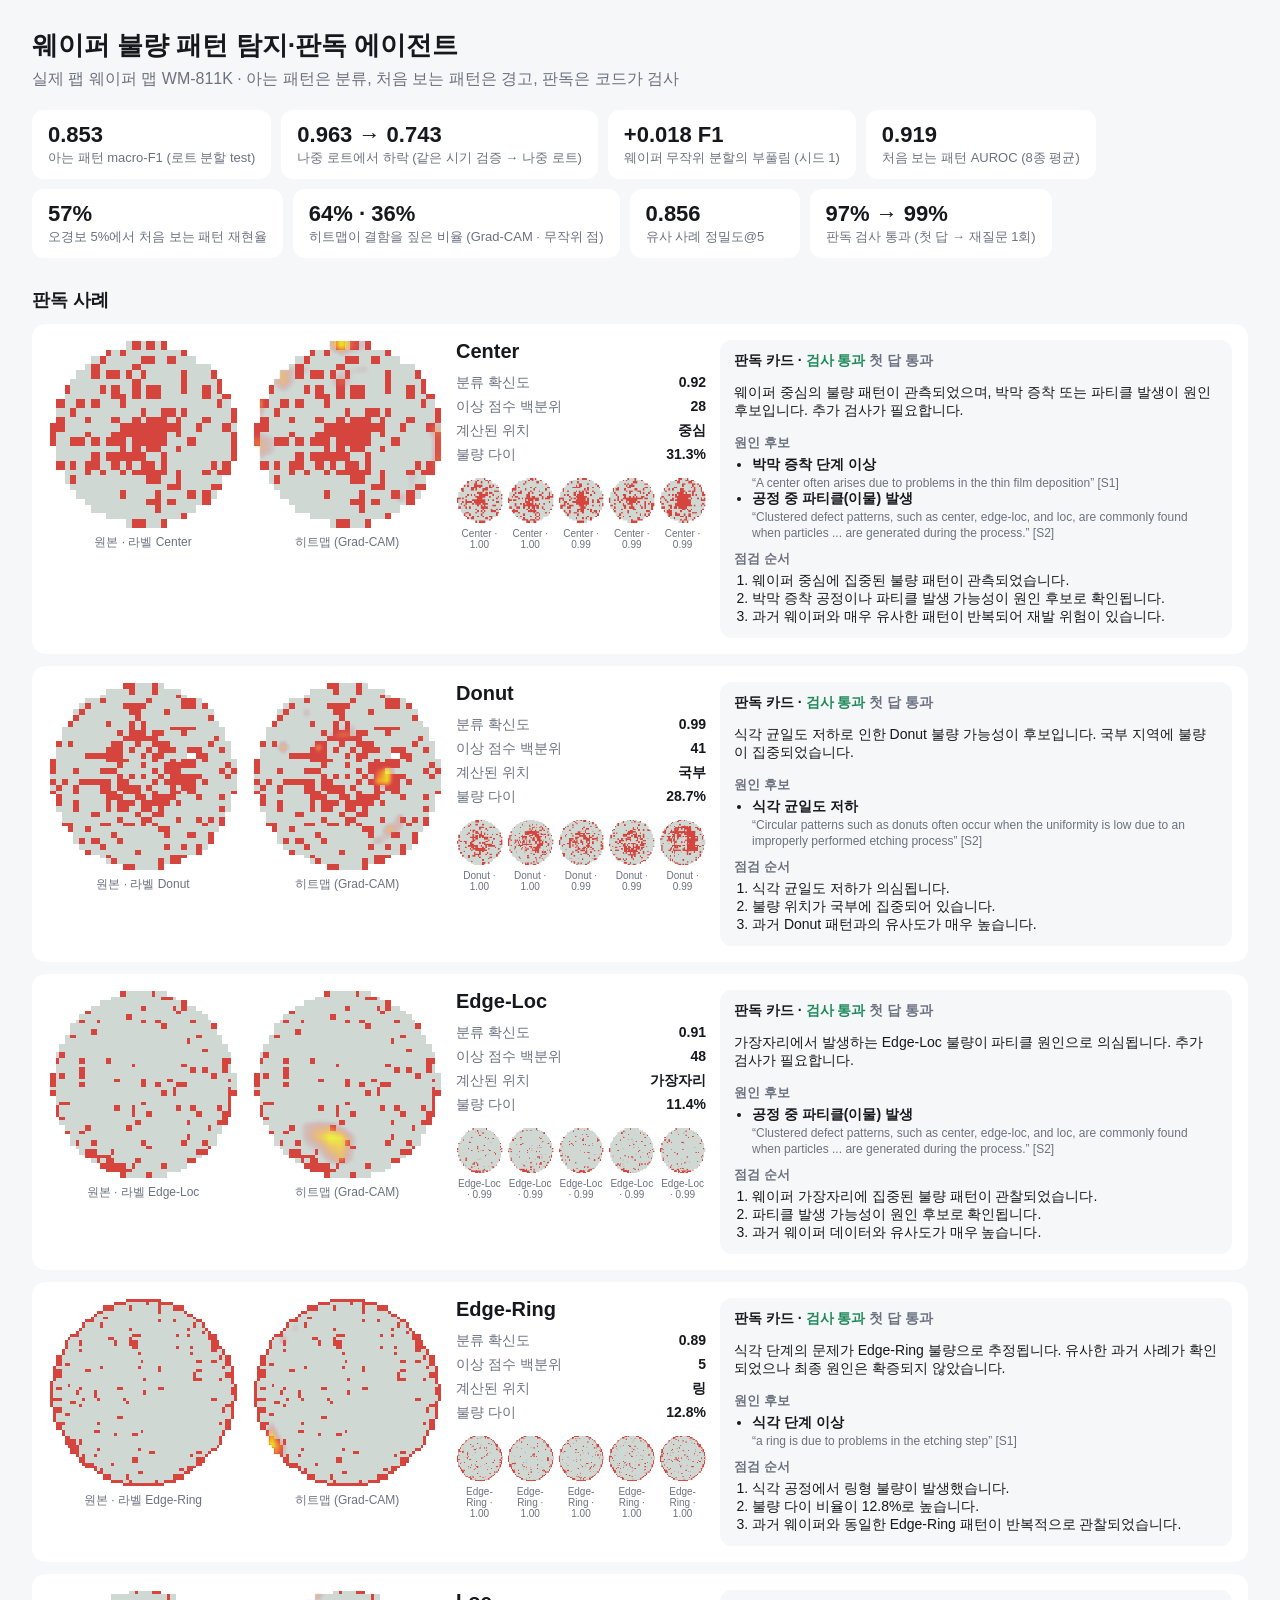
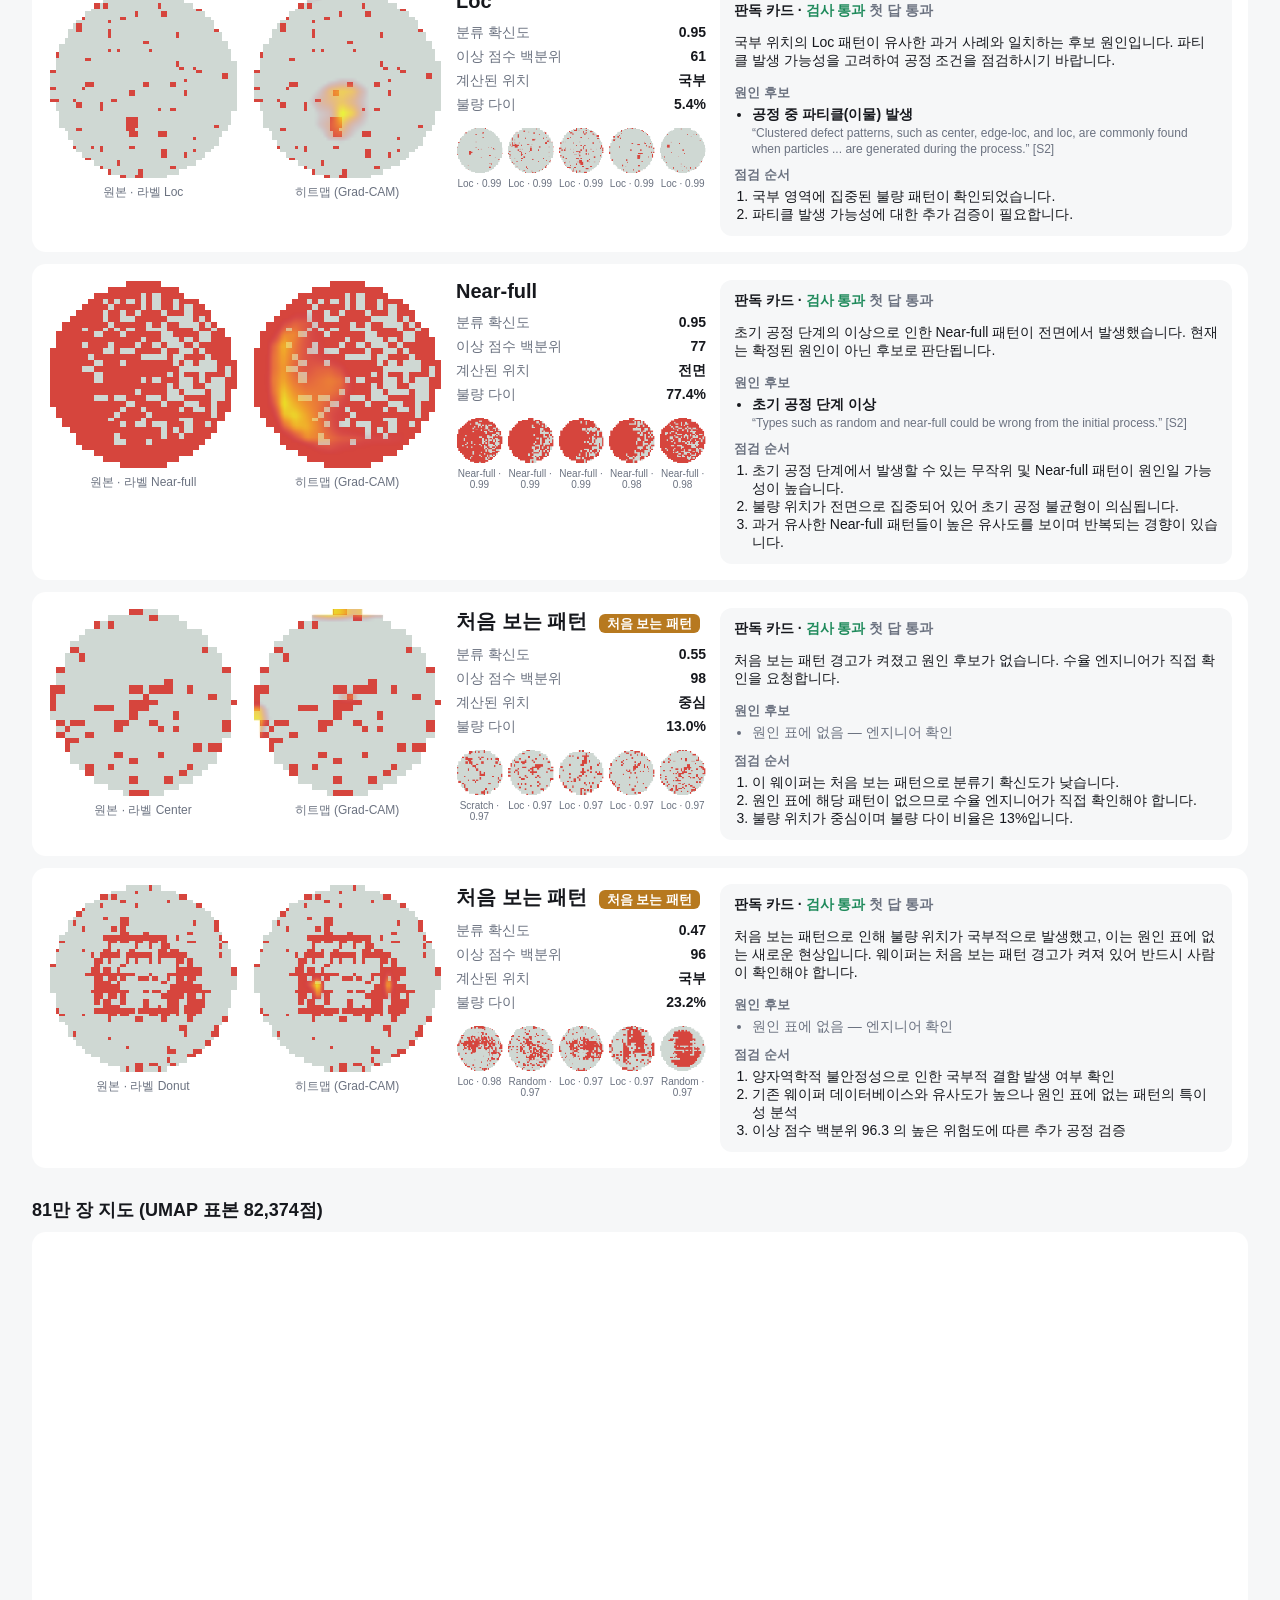
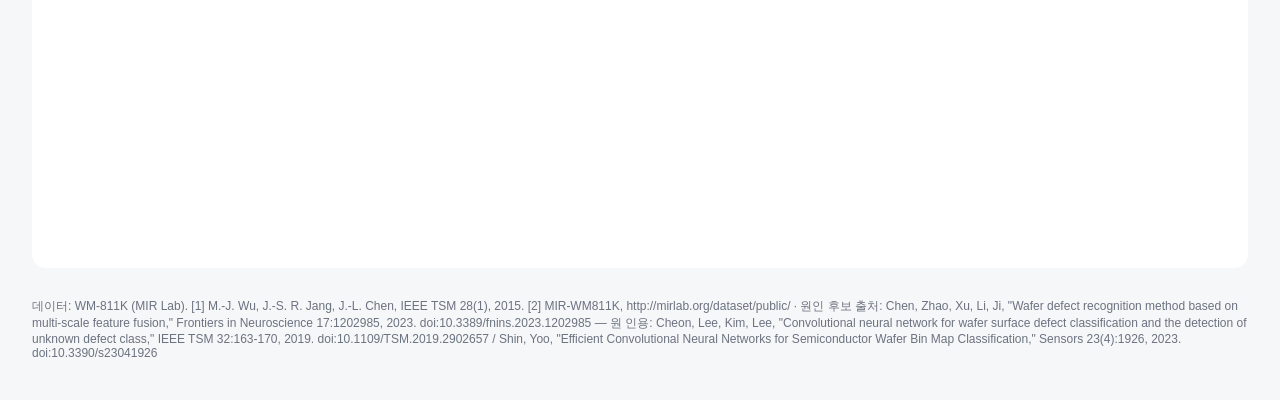
==== reports/screen/index.html @ e1db0f3e "히트맵: 패치 kNN 은 무작위보다 못해(25.7 % 대 35.9 %) Grad-CAM(63.6 %)으로 바꿈 · 판독 화면 - pointing game 으로 히트맵이 계통 불량 " ====
<!doctype html><html lang="ko"><head><meta charset="utf-8"><title>웨이퍼 판독 에이전트</title>
<meta name="viewport" content="width=device-width, initial-scale=1">
<style>
:root{--bg:#f6f7f8;--panel:#fff;--ink:#16181d;--muted:#6b7280;--accent:#d6453d;--ok:#1f8a5b;--warn:#b7791f}
*{box-sizing:border-box} body{margin:0;background:var(--bg);color:var(--ink);font-family:Pretendard,"Noto Sans KR","Malgun Gothic",sans-serif}
header{padding:28px 32px 8px} h1{margin:0;font-size:26px} .sub{color:var(--muted);margin-top:6px}
.kpis{display:flex;flex-wrap:wrap;gap:10px;padding:12px 32px} .kpi{background:var(--panel);border-radius:12px;padding:12px 16px;min-width:170px}
.kpi b{display:block;font-size:22px} .kpi span{color:var(--muted);font-size:13px}
h2{padding:18px 32px 0;margin:0;font-size:18px} .map{margin:10px 32px;background:var(--panel);border-radius:14px;padding:8px}
.case{display:grid;grid-template-columns:190px 190px 250px 1fr;gap:14px;margin:12px 32px;background:var(--panel);border-radius:14px;padding:16px;align-items:start}
figure{margin:0;text-align:center} figure img{width:100%} figcaption{font-size:12px;color:var(--muted)}
.pattern{font-size:20px;font-weight:700;margin-bottom:8px} .kv{display:flex;justify-content:space-between;font-size:14px;padding:3px 0} .kv span{color:var(--muted)}
.sims{display:grid;grid-template-columns:repeat(5,1fr);gap:4px;margin-top:10px} .sims figcaption{font-size:10px}
.card{background:var(--bg);border-radius:12px;padding:12px 14px;font-size:14px} .card-head{font-weight:700;margin-bottom:6px}
.card h4{margin:10px 0 4px;font-size:13px;color:var(--muted)} .card ul,.card ol{margin:0;padding-left:18px} .quote{color:var(--muted);font-size:12px}
.ok{color:var(--ok)} .bad{color:var(--accent)} .warn{background:var(--warn);color:#fff;border-radius:6px;padding:2px 8px;font-size:13px;margin-left:6px} .muted{color:var(--muted)}
footer{padding:20px 32px 40px;color:var(--muted);font-size:12px}
@media (max-width:900px){.case{grid-template-columns:1fr 1fr} .card,.verdict{grid-column:1/-1}}
</style></head><body>
<header><h1>웨이퍼 불량 패턴 탐지·판독 에이전트</h1><div class="sub">실제 팹 웨이퍼 맵 WM-811K · 아는 패턴은 분류, 처음 보는 패턴은 경고, 판독은 코드가 검사</div></header>
<div class="kpis"><div class="kpi"><b>0.853</b><span>아는 패턴 macro-F1 (로트 분할 test)</span></div><div class="kpi"><b>0.963 → 0.743</b><span>나중 로트에서 하락 (같은 시기 검증 → 나중 로트)</span></div><div class="kpi"><b>+0.018 F1</b><span>웨이퍼 무작위 분할의 부풀림 (시드 1)</span></div><div class="kpi"><b>0.919</b><span>처음 보는 패턴 AUROC (8종 평균)</span></div><div class="kpi"><b>57%</b><span>오경보 5%에서 처음 보는 패턴 재현율</span></div><div class="kpi"><b>64% · 36%</b><span>히트맵이 결함을 짚은 비율 (Grad-CAM · 무작위 점)</span></div><div class="kpi"><b>0.856</b><span>유사 사례 정밀도@5</span></div><div class="kpi"><b>97% → 99%</b><span>판독 검사 통과 (첫 답 → 재질문 1회)</span></div></div>
<h2>판독 사례</h2>
<section class="case">
  <figure class="big"><img src="[data-uri]"><figcaption>원본 · 라벨 Center</figcaption></figure>
  <figure class="big"><img src="[data-uri]"><figcaption>히트맵 (Grad-CAM)</figcaption></figure>
  <div class="verdict">
    <div class="pattern">Center </div>
    <div class="kv"><span>분류 확신도</span><b>0.92</b></div>
    <div class="kv"><span>이상 점수 백분위</span><b>28</b></div>
    <div class="kv"><span>계산된 위치</span><b>중심</b></div>
    <div class="kv"><span>불량 다이</span><b>31.3%</b></div>
    <div class="sims"><figure><img src="[data-uri]"><figcaption>Center · 1.00</figcaption></figure><figure><img src="[data-uri]"><figcaption>Center · 1.00</figcaption></figure><figure><img src="[data-uri]"><figcaption>Center · 0.99</figcaption></figure><figure><img src="[data-uri]"><figcaption>Center · 0.99</figcaption></figure><figure><img src="[data-uri]"><figcaption>Center · 0.99</figcaption></figure></div>
  </div>
  <div class="card">
    <div class="card-head">판독 카드 · <span class="ok">검사 통과</span> <span class="muted">첫 답 통과</span></div>
    <p>웨이퍼 중심의 불량 패턴이 관측되었으며, 박막 증착 또는 파티클 발생이 원인 후보입니다. 추가 검사가 필요합니다.</p>
    <h4>원인 후보</h4><ul><li><b>박막 증착 단계 이상</b><br><span class="quote">“A center often arises due to problems in the thin film deposition” [S1]</span></li><li><b>공정 중 파티클(이물) 발생</b><br><span class="quote">“Clustered defect patterns, such as center, edge-loc, and loc, are commonly found when particles ... are generated during the process.” [S2]</span></li></ul>
    <h4>점검 순서</h4><ol><li>웨이퍼 중심에 집중된 불량 패턴이 관측되었습니다.</li><li>박막 증착 공정이나 파티클 발생 가능성이 원인 후보로 확인됩니다.</li><li>과거 웨이퍼와 매우 유사한 패턴이 반복되어 재발 위험이 있습니다.</li></ol>
  </div>
</section>
<section class="case">
  <figure class="big"><img src="[data-uri]"><figcaption>원본 · 라벨 Donut</figcaption></figure>
  <figure class="big"><img src="[data-uri]"><figcaption>히트맵 (Grad-CAM)</figcaption></figure>
  <div class="verdict">
    <div class="pattern">Donut </div>
    <div class="kv"><span>분류 확신도</span><b>0.99</b></div>
    <div class="kv"><span>이상 점수 백분위</span><b>41</b></div>
    <div class="kv"><span>계산된 위치</span><b>국부</b></div>
    <div class="kv"><span>불량 다이</span><b>28.7%</b></div>
    <div class="sims"><figure><img src="[data-uri]"><figcaption>Donut · 1.00</figcaption></figure><figure><img src="[data-uri]"><figcaption>Donut · 1.00</figcaption></figure><figure><img src="[data-uri]"><figcaption>Donut · 0.99</figcaption></figure><figure><img src="[data-uri]"><figcaption>Donut · 0.99</figcaption></figure><figure><img src="[data-uri]"><figcaption>Donut · 0.99</figcaption></figure></div>
  </div>
  <div class="card">
    <div class="card-head">판독 카드 · <span class="ok">검사 통과</span> <span class="muted">첫 답 통과</span></div>
    <p>식각 균일도 저하로 인한 Donut 불량 가능성이 후보입니다. 국부 지역에 불량이 집중되었습니다.</p>
    <h4>원인 후보</h4><ul><li><b>식각 균일도 저하</b><br><span class="quote">“Circular patterns such as donuts often occur when the uniformity is low due to an improperly performed etching process” [S2]</span></li></ul>
    <h4>점검 순서</h4><ol><li>식각 균일도 저하가 의심됩니다.</li><li>불량 위치가 국부에 집중되어 있습니다.</li><li>과거 Donut 패턴과의 유사도가 매우 높습니다.</li></ol>
  </div>
</section>
<section class="case">
  <figure class="big"><img src="[data-uri]"><figcaption>원본 · 라벨 Edge-Loc</figcaption></figure>
  <figure class="big"><img src="[data-uri]"><figcaption>히트맵 (Grad-CAM)</figcaption></figure>
  <div class="verdict">
    <div class="pattern">Edge-Loc </div>
    <div class="kv"><span>분류 확신도</span><b>0.91</b></div>
    <div class="kv"><span>이상 점수 백분위</span><b>48</b></div>
    <div class="kv"><span>계산된 위치</span><b>가장자리</b></div>
    <div class="kv"><span>불량 다이</span><b>11.4%</b></div>
    <div class="sims"><figure><img src="[data-uri]"><figcaption>Edge-Loc · 0.99</figcaption></figure><figure><img src="[data-uri]"><figcaption>Edge-Loc · 0.99</figcaption></figure><figure><img src="[data-uri]"><figcaption>Edge-Loc · 0.99</figcaption></figure><figure><img src="[data-uri]"><figcaption>Edge-Loc · 0.99</figcaption></figure><figure><img src="[data-uri]"><figcaption>Edge-Loc · 0.99</figcaption></figure></div>
  </div>
  <div class="card">
    <div class="card-head">판독 카드 · <span class="ok">검사 통과</span> <span class="muted">첫 답 통과</span></div>
    <p>가장자리에서 발생하는 Edge-Loc 불량이 파티클 원인으로 의심됩니다. 추가 검사가 필요합니다.</p>
    <h4>원인 후보</h4><ul><li><b>공정 중 파티클(이물) 발생</b><br><span class="quote">“Clustered defect patterns, such as center, edge-loc, and loc, are commonly found when particles ... are generated during the process.” [S2]</span></li></ul>
    <h4>점검 순서</h4><ol><li>웨이퍼 가장자리에 집중된 불량 패턴이 관찰되었습니다.</li><li>파티클 발생 가능성이 원인 후보로 확인됩니다.</li><li>과거 웨이퍼 데이터와 유사도가 매우 높습니다.</li></ol>
  </div>
</section>
<section class="case">
  <figure class="big"><img src="[data-uri]"><figcaption>원본 · 라벨 Edge-Ring</figcaption></figure>
  <figure class="big"><img src="[data-uri]"><figcaption>히트맵 (Grad-CAM)</figcaption></figure>
  <div class="verdict">
    <div class="pattern">Edge-Ring </div>
    <div class="kv"><span>분류 확신도</span><b>0.89</b></div>
    <div class="kv"><span>이상 점수 백분위</span><b>5</b></div>
    <div class="kv"><span>계산된 위치</span><b>링</b></div>
    <div class="kv"><span>불량 다이</span><b>12.8%</b></div>
    <div class="sims"><figure><img src="[data-uri]"><figcaption>Edge-Ring · 1.00</figcaption></figure><figure><img src="[data-uri]"><figcaption>Edge-Ring · 1.00</figcaption></figure><figure><img src="[data-uri]"><figcaption>Edge-Ring · 1.00</figcaption></figure><figure><img src="[data-uri]"><figcaption>Edge-Ring · 1.00</figcaption></figure><figure><img src="[data-uri]"><figcaption>Edge-Ring · 1.00</figcaption></figure></div>
  </div>
  <div class="card">
    <div class="card-head">판독 카드 · <span class="ok">검사 통과</span> <span class="muted">첫 답 통과</span></div>
    <p>식각 단계의 문제가 Edge-Ring 불량으로 추정됩니다. 유사한 과거 사례가 확인되었으나 최종 원인은 확증되지 않았습니다.</p>
    <h4>원인 후보</h4><ul><li><b>식각 단계 이상</b><br><span class="quote">“a ring is due to problems in the etching step” [S1]</span></li></ul>
    <h4>점검 순서</h4><ol><li>식각 공정에서 링형 불량이 발생했습니다.</li><li>불량 다이 비율이 12.8%로 높습니다.</li><li>과거 웨이퍼와 동일한 Edge-Ring 패턴이 반복적으로 관찰되었습니다.</li></ol>
  </div>
</section>
<section class="case">
  <figure class="big"><img src="[data-uri]"><figcaption>원본 · 라벨 Loc</figcaption></figure>
  <figure class="big"><img src="[data-uri]"><figcaption>히트맵 (Grad-CAM)</figcaption></figure>
  <div class="verdict">
    <div class="pattern">Loc </div>
    <div class="kv"><span>분류 확신도</span><b>0.95</b></div>
    <div class="kv"><span>이상 점수 백분위</span><b>61</b></div>
    <div class="kv"><span>계산된 위치</span><b>국부</b></div>
    <div class="kv"><span>불량 다이</span><b>5.4%</b></div>
    <div class="sims"><figure><img src="[data-uri]"><figcaption>Loc · 0.99</figcaption></figure><figure><img src="[data-uri]"><figcaption>Loc · 0.99</figcaption></figure><figure><img src="[data-uri]"><figcaption>Loc · 0.99</figcaption></figure><figure><img src="[data-uri]"><figcaption>Loc · 0.99</figcaption></figure><figure><img src="[data-uri]"><figcaption>Loc · 0.99</figcaption></figure></div>
  </div>
  <div class="card">
    <div class="card-head">판독 카드 · <span class="ok">검사 통과</span> <span class="muted">첫 답 통과</span></div>
    <p>국부 위치의 Loc 패턴이 유사한 과거 사례와 일치하는 후보 원인입니다. 파티클 발생 가능성을 고려하여 공정 조건을 점검하시기 바랍니다.</p>
    <h4>원인 후보</h4><ul><li><b>공정 중 파티클(이물) 발생</b><br><span class="quote">“Clustered defect patterns, such as center, edge-loc, and loc, are commonly found when particles ... are generated during the process.” [S2]</span></li></ul>
    <h4>점검 순서</h4><ol><li>국부 영역에 집중된 불량 패턴이 확인되었습니다.</li><li>파티클 발생 가능성에 대한 추가 검증이 필요합니다.</li></ol>
  </div>
</section>
<section class="case">
  <figure class="big"><img src="[data-uri]"><figcaption>원본 · 라벨 Near-full</figcaption></figure>
  <figure class="big"><img src="[data-uri]"><figcaption>히트맵 (Grad-CAM)</figcaption></figure>
  <div class="verdict">
    <div class="pattern">Near-full </div>
    <div class="kv"><span>분류 확신도</span><b>0.95</b></div>
    <div class="kv"><span>이상 점수 백분위</span><b>77</b></div>
    <div class="kv"><span>계산된 위치</span><b>전면</b></div>
    <div class="kv"><span>불량 다이</span><b>77.4%</b></div>
    <div class="sims"><figure><img src="[data-uri]"><figcaption>Near-full · 0.99</figcaption></figure><figure><img src="[data-uri]"><figcaption>Near-full · 0.99</figcaption></figure><figure><img src="[data-uri]"><figcaption>Near-full · 0.99</figcaption></figure><figure><img src="[data-uri]"><figcaption>Near-full · 0.98</figcaption></figure><figure><img src="[data-uri]"><figcaption>Near-full · 0.98</figcaption></figure></div>
  </div>
  <div class="card">
    <div class="card-head">판독 카드 · <span class="ok">검사 통과</span> <span class="muted">첫 답 통과</span></div>
    <p>초기 공정 단계의 이상으로 인한 Near-full 패턴이 전면에서 발생했습니다. 현재는 확정된 원인이 아닌 후보로 판단됩니다.</p>
    <h4>원인 후보</h4><ul><li><b>초기 공정 단계 이상</b><br><span class="quote">“Types such as random and near-full could be wrong from the initial process.” [S2]</span></li></ul>
    <h4>점검 순서</h4><ol><li>초기 공정 단계에서 발생할 수 있는 무작위 및 Near-full 패턴이 원인일 가능성이 높습니다.</li><li>불량 위치가 전면으로 집중되어 있어 초기 공정 불균형이 의심됩니다.</li><li>과거 유사한 Near-full 패턴들이 높은 유사도를 보이며 반복되는 경향이 있습니다.</li></ol>
  </div>
</section>
<section class="case">
  <figure class="big"><img src="[data-uri]"><figcaption>원본 · 라벨 Center</figcaption></figure>
  <figure class="big"><img src="[data-uri]"><figcaption>히트맵 (Grad-CAM)</figcaption></figure>
  <div class="verdict">
    <div class="pattern">처음 보는 패턴 <span class="warn">처음 보는 패턴</span></div>
    <div class="kv"><span>분류 확신도</span><b>0.55</b></div>
    <div class="kv"><span>이상 점수 백분위</span><b>98</b></div>
    <div class="kv"><span>계산된 위치</span><b>중심</b></div>
    <div class="kv"><span>불량 다이</span><b>13.0%</b></div>
    <div class="sims"><figure><img src="[data-uri]"><figcaption>Scratch · 0.97</figcaption></figure><figure><img src="[data-uri]"><figcaption>Loc · 0.97</figcaption></figure><figure><img src="[data-uri]"><figcaption>Loc · 0.97</figcaption></figure><figure><img src="[data-uri]"><figcaption>Loc · 0.97</figcaption></figure><figure><img src="[data-uri]"><figcaption>Loc · 0.97</figcaption></figure></div>
  </div>
  <div class="card">
    <div class="card-head">판독 카드 · <span class="ok">검사 통과</span> <span class="muted">첫 답 통과</span></div>
    <p>처음 보는 패턴 경고가 켜졌고 원인 후보가 없습니다. 수율 엔지니어가 직접 확인을 요청합니다.</p>
    <h4>원인 후보</h4><ul><li class="muted">원인 표에 없음 — 엔지니어 확인</li></ul>
    <h4>점검 순서</h4><ol><li>이 웨이퍼는 처음 보는 패턴으로 분류기 확신도가 낮습니다.</li><li>원인 표에 해당 패턴이 없으므로 수율 엔지니어가 직접 확인해야 합니다.</li><li>불량 위치가 중심이며 불량 다이 비율은 13%입니다.</li></ol>
  </div>
</section>
<section class="case">
  <figure class="big"><img src="[data-uri]"><figcaption>원본 · 라벨 Donut</figcaption></figure>
  <figure class="big"><img src="[data-uri]"><figcaption>히트맵 (Grad-CAM)</figcaption></figure>
  <div class="verdict">
    <div class="pattern">처음 보는 패턴 <span class="warn">처음 보는 패턴</span></div>
    <div class="kv"><span>분류 확신도</span><b>0.47</b></div>
    <div class="kv"><span>이상 점수 백분위</span><b>96</b></div>
    <div class="kv"><span>계산된 위치</span><b>국부</b></div>
    <div class="kv"><span>불량 다이</span><b>23.2%</b></div>
    <div class="sims"><figure><img src="[data-uri]"><figcaption>Loc · 0.98</figcaption></figure><figure><img src="[data-uri]"><figcaption>Random · 0.97</figcaption></figure><figure><img src="[data-uri]"><figcaption>Loc · 0.97</figcaption></figure><figure><img src="[data-uri]"><figcaption>Loc · 0.97</figcaption></figure><figure><img src="[data-uri]"><figcaption>Random · 0.97</figcaption></figure></div>
  </div>
  <div class="card">
    <div class="card-head">판독 카드 · <span class="ok">검사 통과</span> <span class="muted">첫 답 통과</span></div>
    <p>처음 보는 패턴으로 인해 불량 위치가 국부적으로 발생했고, 이는 원인 표에 없는 새로운 현상입니다. 웨이퍼는 처음 보는 패턴 경고가 켜져 있어 반드시 사람이 확인해야 합니다.</p>
    <h4>원인 후보</h4><ul><li class="muted">원인 표에 없음 — 엔지니어 확인</li></ul>
    <h4>점검 순서</h4><ol><li>양자역학적 불안정성으로 인한 국부적 결함 발생 여부 확인</li><li>기존 웨이퍼 데이터베이스와 유사도가 높으나 원인 표에 없는 패턴의 특이성 분석</li><li>이상 점수 백분위 96.3 의 높은 위험도에 따른 추가 공정 검증</li></ol>
  </div>
</section>
<h2>81만 장 지도 (UMAP 표본 82,374점)</h2><div class="map"><div style="height:620px; width:100%;">                        <script>window.PlotlyConfig = {MathJaxConfig: 'local'};</script>
        <script charset="utf-8" src="https://cdn.plot.ly/plotly-4.1.1.min.js" integrity="sha256-O24V1F27f8pb0glCkelh3cVHLNiHAJ5gCaVtq2aNch8=" crossorigin="anonymous"></script>                <div id="bac7aa53-f0f5-4076-bd16-9218f1c98660" class="plotly-graph-div" style="height:100%; width:100%;"></div>            <script>                window.PLOTLYENV=window.PLOTLYENV || {};                                if (document.getElementById("bac7aa53-f0f5-4076-bd16-9218f1c98660")) {                    Plotly.newPlot(                        "bac7aa53-f0f5-4076-bd16-9218f1c98660",                        [{"marker":{"color":"#c9ccd1","opacity":0.35,"size":2},"mode":"markers","name":"\ub77c\ubca8 \uc5c6\uc74c (41,855)","x":{"dtype":"f4","bdata":"QNLrQLwJ7z6BXpg\u002fGlK7v7ZL\u002fr6hiyBA\u002fDOmv2I8br+594G\u002fLrILQOBWFz9qCYs\u002fG40JQDxQ0L9MyqFAW3unPwlatD9wUmi\u002f6PGsvxd2o78hMPFAVwmNPsOVPz4Qd2fACY+dQAQHJMBSy5U+IZg\u002fv\u002fioF75\u002fjo4\u002f3fFPv3SKIkEld6RAtc3eQGxXFMAvHTnAqPrJQN1j\u002fT44iPC\u002fok8OQBjkmD+2GPS+sz3GP3v8nL4JB7C+7f8vwJvi4EBtvLS\u002fzI7GvxNTOEDue1dApkn5QA6rRkAk\u002fGm\u002fS3Ztv1\u002fbeb\u002fGTmu\u002fxJlyv1AKa7+MUpjAOW7jwKJc48BCqePA2YNTwBDfAr8XZ1lBilp9QKe2q0AmuqlA1oGQQBDookA4rXRAFr6jQBmZe0DVcVtALaNfQTDve0AvNZ5AGBKWQA\u002fouED+HXTAgBqeQBpUzkAqW2VBOs8XQHb6N8AyfiLAFPMqQeJtK0F2J2vAqFxrwGv8TsCmCVdAtzu2v8RntL\u002f08z1BfuskQdDxJkHigiRB6L3NPzf3zz8pHNA\u002fpGxuQOYEHz9cQiZBxBNXQTm+QMACbnpAtpplQIUzOUExCTtBByZhQPnmPkGd2fe+pQqzQOZaLkETiSVA8fJiwFYqxkA\u002f5AzAABAkQRLiJkFW6yVBicNnQA16NUCB5gG\u002fm\u002faMQNoyyT9nbGlBziUQQJaZZUHtmWVBX2tCwEKzZMDvmWVBF5plQVNhTcAEzra\u002fPA4jQZZjI0F9hCNBs5ojQfxmoj+E9FtBvUldQcD3FcAi9fS\u002fysojwQP5Az\u002fCEb6+sjkSPqTk48BqJvq\u002fFJplQTJvAr\u002f\u002fxBHAL5plQcvOUEHWobi\u002f\u002flxmwLztCsAlPmjAzbi0QA3nd78l0EPAeXD0QMCRPUDSnhrAikENQNoj4b8km2VBZ5plQb39J0BummVBXCmQv3iiZUHsNp5AYIbuQFbI8r8FK3hAOu9hwPOaC0CUmmVBs5plQd\u002fVyED3WvG\u002fkexNwPRtIEHvFCJB1donQbmBZUFPPHY\u002fmIFlQac\u002fIUF4fz\u002fA6g8gQYuBZUGICYbAvqHIP\u002f9Qa74r+mk+zxkMQGm6HkA3CEE9kCI9wChDPMB9gSBB1O1YwFCGB8CCyWJBBD6DQMfgZUFTg2VBlR1jQcJuXkFuxV9BZUWLQFDXlUCeU2BB3+FeQUPYZEFqVWRBL4NlQa\u002f3X0EV82JBqvZgQcBCHECqsGvAeIo5QAjs48A4blpB+VtlQYPVtEEsCGNBdoZlQTAKZUFobGRB1IImQXrVtEGyHXTBUUuLQESuZEBmHI5AYE1mQZMiZkH6VihBs7kmQRy1zEBNq2G+YDDIv9JY7L\u002fW2d+\u002fWrJXwP0eW8AdE2LAtSVgwIg+R8BVw37AspZcwDVoX8AsgV7AwOchwMAQrT5CHilBd+tWQI2Re8CroqC\u002fgsm4v7ZPKj\u002fRe+a\u002fmmnIvyc79T93FbE\u002fr3MpQEFjtT9kqwhAXs8eQEa4GkD7AfK\u002fyw4qQV\u002fCo72HoQ7A5M56QL3WPcAvwqe\u002fxTq\u002fQNcJMkAvec5ATvGFQFx9hkCOjX1AImjNQMM4RUA8BoFAutAvwF5fyb+kuqQ\u002fdXpOwCaBWcCXYjrAVtpuQLD6iEAfP2hA\u002fcNkQPqQdL4nTTJACO0rwKBIZMAiSWJALfZQQLxoFMAofYFAWBduwFYZDkDJmGBAWTVaQPKdE8CzBXpAvl8qwJNlk0Diq31AxyccQC\u002fuk0DfPp1ABPJpvVY0aUDT4\u002fW\u002fwKkhwO5YO8BrKzXAgyVRwJkpkUC1Q3M\u002fVmBmQGsvJ0F8yIRArdiEv7FT0EBvnIPAy1PMQChBUcCNNjzAtlLKQK6aykBbb4q+0aOBQI6xbUBQX+S\u002fXVxOwHLYhEBYK0vAIT+bP5Lwgr9uYCRAFjtOQLa6ETq8VVlA33avQPF80ECM6nNA6dIYQAppnEBp8V7AYW6jvpTTgkBd36hAojWYwNdZ00DeZNRAfrrHQM29xkDic9RA8A+qQJ\u002f6y0AQ8dFAQYDFQHyxy0CObsBAc7HKQNio1EBaF0ZAUs1eQCCxC8DlYExAUnSRQENXP0CR+lxA6oRMQLsWcEBTe21ANx1jQEiPfkDiPT5A3cGFPxt3sT7FfWNAKo+XQSENYkGb4FxBhsdiQRBjEkBNR\u002fQ+VD9XQJiNTUCZx2hAgOIQwIZRs0GVaYNAVcBRwGz7G0Aqy11Ae5EvQWj8V0BVQ0NAULEBwDOo2z8UhlRAgjNJQJTcEMBbUfe\u002fCFKzQWBsLECmvohAaICJQFI+iUBm65lA9i50P6gsaEDWgGdAOT+NQFO3lECilyHAS6uGQDOMh0Bx1YxAm3tIQJj32j0i5JVA99ObQBZAlUD1KIRA9ujpvzzKJUAksIJA3\[base64]\u002fWmpfv4CzWb95Hy6\u002feXwbv87EL7943oa\u002faIgrwLCpUEALjTFA8pCXQWcgXkFIXaFAw2KyQKftrEAAnpRAF7emQFgwhkC+9MtAIlnIQDlWmz+AFv6\u002flh9mQfl0ZUETC4ZAGdtTQJJQikA41lhAz5tlQWHdZUFCTrw\u002fDtFlQNeVVkAKLsw\u002fB3VlQZTKZUGf3WVBkOl+QGK6b0DGE3VAVBl4QKwGgUA9KGZBQnRlQWXSMUAa44RAmKB0QDTha0B76mVBauplQfs6cEAkQHJANYZ6QGKbgUAOmj5AwOplQamtfECId3tAR+J5QJVcbUB\u002fh4NAxEoEQDnpPUDtTHhAsh9OQEAybUD0sndAWyKEPxgeZkHrGmZBuCeBQOoobUC2ycC\u002fXYNlQXCOcEBa0G1AXR5yQMBfiEA+72VBEO1tQRKDf0BIx4FAl2TWPewhZkFsfmVB2UaDQJnLUkDl9Oi\u002fH+1lQb\u002fHQcDE+oU\u002f\u002fQp9QL4xcEB\u002fEWZBX+jgvhi3F8Cx1IFASVaJQIu1gUDc+oBAKriJQAKzfUD+joRAde1lQVHecEASvYxA0ttwQPxGh0C3IG5BRqtZQEB\u002fxz8az3ZAy+xsPkgQX0DDUE9AI4t9QLq5eUCaHYZAyO9lQceJa0FmxmlBfSEqvo93ecA2EIbAcJV5wIGlTsDNWWrARNlfwIx9TcDV0WDAbiEbwDLgX0E9yCnAAEoZwMUeSsDJuw\u002fADuv5PyQf5D5pmha\u002fYxB3wIO3VsBdu0vAa\u002fBjQUltX8DW3iBBRFJfQYrI9D9MHoJAjlKzQRRTs0H7Qts\u002faDKPQBlAs79Mal1A5P5qQPvZekBXk3lADbSeQH3aekAQg1NALWSAv7vaK0HGyChBxdbrQK3NzUAXqJBA4c2IQM1rQ8Bh93BB4Ex+QcwABsBHyQ5A4b\u002fdPyLHaEFp+3NBghubQAzWfT8SdTVBLxefQeziekBd5HxA\u002fhdmQR2AZUHzMoRASIBlQZF\u002fZUHkf2VB0x1mQZ7ZZUHRU21AoEp9QLLuXUBBhXZArxNkP7\u002foqECSm3VA3nxlQfIeZkGcBcQ\u002fHIpZQOnSdkCrBX1AzaJaQGQ3b0DAJ2ZB1GplQZYtgEA87XpAhB9rQG\u002fRN0AoWIFABHd1QH0NaUBe0GVB782BQObRf0BR5YRAxAuEQLxxZUH1JWZBbvx1QI1FbUCZAhrAyuiKP3P6ykCWLs1Asd7BQE\u002fBzkD+bLNAnQnYP+b3mT+yvM5Aiv0owK9De0AfJWZBfHBlQTWkfkCXemVBxnBlQYBwZUGHVqU\u002fczJjQOsEhUC3A35ACMJOQHXcfECaiT1AxRB1QCp8YkADcWVBJyBYQLFgaUAgWoJAVrttQOHigEAIGUZAA\u002fBlQWwEWkD9VnNAqVmKQLb\u002feEAR+F5Aw9ZgQN\u002fuZUFXl2pBD3BlQbNrRsBjaVBASG96QB1240DPdmVBs3CLQOVDbkHLK25BuyRrQVd5b0Ex6nVBya9pQcAYJ0EqTI5AhFGKQPsXiEAvBSxBXxMNwPfBLEF0Fi1B3ewqQfKNKUF\u002fGHBAZrxWQHV3hEDODyhBrrgkQf76lUBHjERA2U8gQSdDK0G63ShBVfPKQFQMKUGwxyhB3YsqQXDYKEEOtihBzMHSQDIU0UC66NBAuj1OQIYVP0DZK0U+ablnQO0WnEA\u002fEoBAqlSCQL15hUAFTkRAA9koQPz9Nr+URmVA8Vh1QP6e5T\[base64]\u002fzSy+QkHuPxwRBUFvL\u002f5AiaLrQDFn8kDVGvZA6PKZwLagh0BLSYBAitxrQV205EA+B48\u002fgDYlQGuqW0DuVmVAiM1\u002fQE9SgEBUooVAmauJQM8jZkHgHWZBylH\u002fP0BOv0BSzHZAnntwP\u002fRrZUE28GVBqKBlQbp4gkCMTIpAMOfNPmKxsb9E1i5AGeFVQKMja0FlvpY\u002fXGZfQHOOBkCgrG+\u002fmVNVP40WYUCSkS9BmlOzQaiRL0EW25xACVivQEdfwUBXdKlAH1WjQK6or0Bk0r9AaGqxQD6YokDjpLBAxBGfQJb8V0BLiIxAiAqGQI9Hl0BB06xAklSoQKdhrUC\u002fyrtAGJTQQMvJ1EDVYtBAChtBwDOWl0HZIyjAjSXdv5cuE8DHOPW\u002ftRAIwH3h8L\u002fvqOy\u002fc3NhQQ2zXUHcaQJBulkjQYxQfcBAW3zA5M59wML+fcC93GXAO230v+LX1j6BlZdBDHfSvomjQ0BCp15BW2pgQUQEX0H96eFAPl2HP\u002fRfCL+YE80\u002fgjZWv+GfWb8u3Zw\u002fciv4P\u002fY7YEHgaV9BjbdfQY+Ul0EjsxHAtR1bQU3rXkHZsV9BkgNfQbV0XUEcL15BoJyXQeejX0E59dk\u002fE3IZwApnVUBRmINA4oF0QIVzWUAehOM\u002f2J4tPxRvXUDvy5pA48aKQD3WmUCHP3ZANGWLQH26q7\u002fHMqRAacqmP\u002f0ys0AnL65AkzbLQBqcpkBpI7VA00+tQNkjuUCLK69AHSK4QMyovEAaR8FAEOjFQB19tUApK7lAv4itQG\u002fhokB7Eq1A99OyQHpXfz4EFsZAamzAQK6qtkB8PaxAEvy4QKyNlEDePrZAtSuwQEfhuEDwRqdAf5S5QNqQs0D5dq5AGjrmvVjetUC\[base64]\u002fxJEvQS9oX0HWxoNAjpAuQKVEI8CUEMJAQqzHQPAF2z8qNSlBOHUtQNaRL0HqkS9B\u002fpEvQbok4j9Tw6Y\u002fFz6zQTVTs0F0U7NByKU0wDcxJ8AJKVs\u002fEfUXwEcr9L\u002fjU7NBAYemQPVGaUC1zlZAn3AiPzaY0D\u002fl8yPA66B\u002fP6W+t791sDxAIVLZP0cB0z9scvE\u002fucsnQAnui0Cf28G\u002fATiTP8fk48CWIYI+G27NQDjRxkD51ctAtrTLQH98yUBzbM1AxmDLQHz9wUCWx75ALbkTwNZFVkA7CyLA2RGVvyPPmb\u002fvB3XAuCwLwBRD9r\u002fb2UHAaXZrwPauQsAp0kLAzZInwM0mccCfnpdB83MuwC2eWkEtq1xB39jvP4HQjz\u002fLvsw\u002fNZ+XQQigl0Hi8l9BBH5jwPOfl0G5dpdBp8rXPRPV8D+SAgJAnv6lP7Z+h8BMX57B3bqZwVgcY0FJfBI\u002fsSECPzmKVD\u002f2PWrAxbVaP4IoPcAXxi\u002fACgVbQbI1Y0HYpES\u002fWVSzQe2RL0EvL39AUG+AQDkGeED7+HNAiv6FQJn1K0BukXnAaKn9vwEb1DzH1WVBqdOLQJc9f0B\u002ffIJAH0uAQF\u002fvZUFoy05AT6tyQKl8iT\u002fnXLu\u002fqX5lQPCra0ECK2ZB26BhQVv0Z0Dk0oBA4yt1QLK8f0CwHQdALwp+QNWwhEC3jvk\u002fd7wgQI9gdkB09mVBRzOOQF1yf0AmKnlA1019QBTwZUGPUXtAXe80QBhAUD45eXNAmydmQFHKUkBEUodAZ2xlQTfa0EDe+qZAV\u002f5sQJVSrUDBuIVApq6kQGRgrEA\u002fmTBAVW7zQO3\u002f3T8DK4NAQyqSP1pElUDafYhAFQmXP7plWUBmAGVAGi+QQFqZi0D3QZ1ASKtHvwM+FUCBjCXA5SRhQI6sU0BfA5FA2PUvQLWNikBKqlRAiJmcP2twlkDvpA6\u002fSD1AQDKlNkCJj0hAMipmQVAydkBqlRw+ci9XQJNUVUCWOGBAXtZlQaEiWEASjmdAXoyLQCEee0Abxe2\u002fT7uHQAfgb0C1EIdAp9DUvyqqe0Cp8GVBV31lQRdUZUH2xnBAej\u002fJPzqDeUCjwNA\u002fjaxGQHU3aUEAC19AyZhRQM1MMMDFZ2VBf86AQLXZ4z74wU5Ao3h4QNfpgUBKauU\[base64]\u002fQLD5J0BsFbc\u002fkqFoQDosZkFZ0mo\u002fFYkOP9lsZUF5hmZBFjE6QJ+2cUDVe1M\u002f0iEnQO7QWEAYs\u002fI\u002fVgtlQXJOZUF3L2ZBlIFfQNsMeUD0V1TA9p5XQN1Us0GGVhNAI2q4QKrGtUBJttZA\u002fgawQArXrkCefLFAE2i5QC41tEAl27RAzR2xQHxWrEAxbL1AiSy2QFiAzUCg2sBAdd6eQE0tsUA7lFlADNyzQB0SpEDhIbA+DXfhPoIR8j8GpoDA5aR0QUx1NUHJZyBAWt0DQFQmHEAsF59BPWtDwAlMbkDFhHRAINirPvjib0CSo49AuNqPQIJwZUG6mKm\u002fWTSnv\u002fV\u002fPj+XNmZBeaWSPwrYqkCy1mZALcNDQEj9T0An4WVAzTxmQTR\u002fbEGP82VBkvFlQfs7G0Cq3HRAroAcvkl3bT+FF129mCsyvusrbkHe8WVBdDBmQQK+QMCMIDLAfPJlQQdnZUEI82VB\u002fWdlQWN0d0Axt3JAR2ByQOdtfEDG\u002fV9AkXc4QM0X1j80aoE\u002fvW9mQdyUZkG7B2ZB15RfQC33hUAxBNw\[base64]\u002f7r9pQMFAwtsJwMACAz5z+wnAhDdmQbpwZUFQhWVBbgRuQK7y\u002fj\u002f7PAlABe55QEedZUE3+GVBKxqRPyBxNED7a2xAWQx9QDiSL0FcVbNBuR6fPwAftj\u002f8npC\u002fRO6KQJPLY0C0rBzAh2kKwNdECsB2HQrAgi8KwL3tlUAQOs1AlkbNQCUWxUAo5ZVA7WgqQfeaoUDIWZRAnSCRQE+Di0CCBI1A\u002f3ixQJYFq0Bta6tAxoSLQND3uUAMIjJAV+RSvsQJs0DYdLhAeT2lQJhTr0Cv4rJATLbAQFL6rkALaAhA9QcWQMA5JkEL6gPASrkiQHVinECgw4ZAx2KHQA5mckABBodAmuSIQFBqiUC\u002f8ZVAqbWIQF5KhkDGH1FAgJ2CQLxiZ0B1RIhAapFmQL0YjEAHbYZA0GCHQNXE60Csp5lASxyIQGRxjEBJy0xAapVTQNTtTEC7NIJAMxaeQMGBXj9PYWJAi0BRQE2zcUAoNY1A1kE8PSyPRkAQYIA\u002frA5UQD74ZUFQamVBH6FEwJBmfUDUlUHAR1Q+wPnWDj\u002fhfF0\u002fimg7QNZ2dkBqq25AWHdXQBzYZUGfnGVBJWxlQeFrO0Bftj1AOkLzP87jFkC5hAtAP4Z3QJZjEsBCLe4\u002fEcNmQdr0ZUFp92VB00INQDLTekDBaWdAMRUEQFCwdUCBN6hADF9oQb+oQ0A8GUhAEsGGQJ\u002fGhUCsXeE+HokMQAe\u002fFED43eu\u002fpTZmQRL5V0EukmxBSpjdvsQ4fkCjbWVBGXlmQTOpiUAI3DJA54t3QMX\u002ffUDldjhA85NJQG0wTkDa\u002fG9Au3hhQB3krT\[base64]\u002f5EndP2pfMUFu8y9BxcIvQWstMEGzxAnA6rsxQVgwKEFRBHjAxrMxQSuIMUFd7y5BD7UwQYf2LkFqgy5Be48wQZSuMUGcIjBBmqsxQXThKUHj6zFB4ekxQSWeL0GuiTBB\u002fuQqQbYkLEEhHS5BIZYwQePELkG6PDFBQL0oQbL9LUG9CyZBk4wwQZIpL0F0JC9B9MkvQQQgLkGdzjFBevswQQJDMUHY5C9B8t4vQRfhJEFw0i5BwiYoQZbAMUHJsC5B3gcxwHjb8D6TOC9Bc\u002fkxQSNEMUFYXjFBAsUwQRzxMEFDOzFB4wEyQWsEisB0bi9B+nMvQQNFMkFuhjFBhRYxQT9NMUEULTFBmXwvQX5JMEGeoy9BJIwuQeVMLkHlSy5BginRQF4ZRkCBXc1A4DTSQPzKy0CA2dJAV6M1QPCacUABG+e\u002fVnfiwOdHjsDNAMy\u002fn8Q6wOYvKkFZWAbAgz\u002fhwJJoA0CjChdAQgx1QZiPwj\u002ffpGVBw1J\u002fQQZ4fUDXJH9Bve9HQOMj7T9NY\u002fI\u002f9\u002fwXQEG6ekHk04RAF3yLQPCNqECgWadAVfmbQEzTT8CGEstA2iy6QH3fp0B3lI9ADQx6QLROFEARd0pACeMLPziSL0HHeW1B4VWzQTySL0E7VbNB0a1XQGyGA0B1ULK9k0m9vshWs0FmvO0\u002fHjacQNSXpUCAtzBAgfQsQPd\u002fhEB4SYpAMd0pQHWSK0CTjCxAYLvgP2xTHz5O5z9ARhMzwKPqcL7GG7lASTCTvhs5WMAEqaRA8NI7wI6AoECjvphAbHiJQCsiZj+heH5AnOmoQE0DekDcbJ9AFXiAQE7fqED8tdpAkvVVQOAxXUBZE1lA1n\u002fmQNfFNUA6ki9BBU3XP4P36z8hOYJAKfR2QNqHbUE0ki9BU+19QGHvdEBcz4VASgeBQElXs0HTV7NBhPtnQLyjFUAmNhpAkL04QH+uhkDFgG1AbGqrQBySL0GCI1Y\u002f+OP5P1HO2z8HGA0\u002fo7dbQNIzvUADeb1Anq25QHlKzUAsTrxAxG3QQOiCkb\u002fi2kZAjjWSQD4KJ0DTB49AS2mLQA0rgkA4ClJACVmTQMTBsUC\u002fAKdAhcKWQAI70L9ZwEbAjfpcQCPOoEA2DoRAF4mBQMpLFEAN1EdAmXlrQG6JhUAoAXdANYY7QJ0wJUDLbW1ANeJxQBi1S0C0bWVBKZKrQBwUk0CSTqhAUC6cQDkWq0AwY45AvUcZQCzHE0C1rYW\u002fRTwzQDpk60CoqyU\u002fexJrQbDdZUHyVHdBW46VQNgwf0FVRghAk2pDwDxk60B8VxBAq5EfQHBk60DpIhdAzMtRvygXn0EvpHU\u002fU46VQMEKHUBuzB1Ak46VQNxL+z+vagJA+aj2P9\u002f3I8CLDEo\u002fk1siQAT4I8A5+CPAIBefQblwT8BWgcFA7d6+P8Q8aEEXF59BZWTrQA0ULUDkh8o\u002fbVAcwPc2ZEDQVBtA72ZHP1OCE8Akh7lAr9w2QGBYs0GHV7NBMXSEQFOu+T\u002f7M29AOoCSP+JYs0EJki9BaFmzQZd9F8A63JFA5G9tQcySL0Gj721BhVezQYOSL0FBv3VAwNBeQOl0M0DEwYpAaaRKQCCuNUAuzF5AQ1qBQCu7MkCPl49Aqb08QHuSL0ED7HhAaBRVQKIJC0AlgI8\u002f85dhwBxdwz6Sqm1B7VezQcJTiECBe4ZA7zECv5O1eEA34oFA8GErwCVlWUAhmm1Bi5IvQfQPUUBO1gFAUwcPwKmWUEBs8xtAIEsJwMpYs0HKWLNBPVmzQS1TaUD+Zi0\[base64]\u002fWki9B1tUJQCbWOkDgrwbA\u002fFqFQHVJf0BdLe2\[base64]\u002fkzZY\u002f9N9mwLKmZ8BStSJANW9xQaT648B\u002f1bRB69aPP700AD\u002fux2FBw+XPQJ5UkEA7sLlA4W6YQAh\u002ftUD8npRAEAu3QKiLh0Bw\u002fI9AP4+6QC0mGsBal4JA+L1jQJeBwkDDYcpAeqK\u002fQPr2i0BGIpRA2RytQP8UZkBg+65AfPafQP09pkBI6upA7d5+QABBVMBNrXvADVUwPsYzmUCjkLpAg3SWQMpYfkAaENU\u002f83eHPw8bS8DKR5LArrI3wFGyiT\u002f6UW0\u002fzRMrQcoidMEvH4zA7GPxv84xacA6eJo\u002fwj2fP59aMsBFaWVB57GgwCS0Jr+mMmG\u002fuiUQwH5rnT+A5QjA8bqZwd+4ZUGm+GRBAf1dQRAodMAhjgfAr7ZiQdMLk8AX4wpAf4grwOC62T9coCzAXwSUwAhgBEDzupnBOl+ewZi8bz\u002fYOi7AiRgywKEUq78w\u002fgjAjdW0Qa0gXUGiXp7B2+ccwL5cPEDR3aA\u002fLtDzP8E05j9nhaU+pKY8QK2iCT8IRW9BndW0QQV+3T2iybe\u002fI8sjQPwatr+ua2VBzw1lQSiJd8BrKjQ\u002fd7ZXwOY0icDVdyE\u002f+I5owIVensH9upnBLk9gQVs8nsC9QZzApvCKwJJZmMAyNcs\u002fiUUDQAfV4z9Ulie9La6pwCsnjMBA52RB0YNSwNA34z8F0uC\u002ftzrQPhOclD\u002fdeYTAGZYjQAQgXUH\u002fPRzAtCJ0wa0idMEMHGVB0VyoPsXXX8CGbpQ\[base64]\u002fTQcyQABShkBUd+C\u002f\u002fp+XQVmhYUFCaUm\u002fiDUAvwMuGcB+dF2\u002fHSKnv92kp7+etT\u002fAXKI8v\u002ft3LEAsko2\u002fHMv\u002fvchvMj+Am5dBjpqXQSkEYkGvNANA1WUbQGPHEkAqbIpA4XR9v4LDOT7Dzpk\u002fhkNhQRCdl0HdlZdB+JuXQX7hRUBmTB6+RbLEvgpFXb+8gU5ANwOJPr9KYEE9cJ2+2SOHQEh1yj+SW4JABB2XQEFMX0DzmcM\u002f1KkeP6G7nkAtIJ1ATwNwQBsSUUApp0jAGOmBQBefIkDDcgHA9rqXQSM9YUFBsae+fLMGQFkglr7PH8A\u002fOZuXPVeZyL4T3ue+tbOXQWObl0HWmJdBWcmDvTzBxb7qiSBAigOmvR4ECEA3Auy\u002f\u002f5qXQduQXUGt3ZK\u002ftVINv9g2YEEGUBk\u002f65euv7\u002fdd0BLVCNARGbXPoJfOED5ml5B+ZFcQd6Ik0Dg8FtA2x1CPq\u002fJNr5YH4m\u002fRzJ\u002fv8ial0F6lZdBq6mXQQLXYUELzv4\u002fROPwQDUdCUBWDw9A84YsQHGYikDW1ZdBaZeXQfmq2r8AKpa\u002fjj7lP7RGXUGZ8l9BeMiXQVF4XsD3wi\[base64]\u002fW4BCP0EkCEBLlClAhw9PQLRHI0B1lJdBaMfBQAifg0D9K19AtSqwQARouEAVP1a\u002flpkkvGkhgUC5NpNA5khJQMuZsEDU+bFAvxKxQEuUt0BwUkNAWMKCQN6\u002fVUAUgrlA+g\u002fBQKSNsUBN1rlACF6Ov5lch71vjoq+JZCMv8oHkUBuE5RAqt23QFHdEUDwvqxAw5y8QN7brEA+OOlAMYlAQInEakChmYBA27qVQG\u002fbV0BtDGdACL9EQEwGb0AR\[base64]\u002f+cRZA8ouJQJIFI0B2aCJA+l8ZQBWtkUATLJpALMu+QHvRxkDOZa5A7ISyQAnAsECd9a5A\u002fAcEv8h+rEA8OKxAl524QOQ\u002f0UBTUsNAS1GtQGr2r0BqsclAPRe1QDmjuUDjx8BAm4G1QHozvUCDu81AStzIQGTfz0A7VdVASrLQQLw2zUC2v8NAst7TQH7Sy0A9EstAa427QBd090CzTElAv+CJQBo7GkC3QGBA7I0NwKC5uEBNp8NAWF\u002fBQFsX0UD2V8ZAcTNXQGG6kD0hsJ9AbqKNQNIXkkD771xANgZoQMoTYkBC9pi\u002flg5sQC\[base64]\u002fgcFAzZPNQE+Fo0CgXrFAxYK2QIsRvEDYE59B2Y2VQC9PTz9C\u002fe4\u002foJH3P9mVHr\u002fGtHNAmVKMQFA\u002fB8C19VNAfzpUv6+ajEBdXaJAG1uXQemNl0Gzi5dBe4uXQfOKl0HC7l1B04qXQTPgYUFcVYVAEVSJQF\u002f9nkDjlLFAC3eAQMEKpj97DY1AweZ7QDaQL0HNki9B5\u002fMhQN3YekCa+INAw15lQLdas0F7W7NB91s1wNfFPj\u002fcLRZAqYSzQYZqs0HRdRpASpp0QBvCZEB3HGs\u002fwU0aQOqPL0E2Z7NBDl5yQPfgXkCj1XpALARtQIWQFkCHuCjAB2wMQCg5fEDrDvI\u002fommzQUkAgEB8UA3A5hEdQBG3+L+Jjy9B7HmzQdYds0GgmRm+gUciP9geAsBzBiI\u002fy9CAQHNns0EYpYRAi2ezQchVXUCZJWpAvpbxv72p5T4049q\u002fQ3NlQa2PL0FKZ7NBlQRnQMbifEDu2nVAqCFYQLEzfUB1Z7NBB5AvQbIxXkBizGFAJuyJQNdmmkDlSm5AqDJrQEuhT0DfVk1AW6hZQA2Xa0Ew6oVAUnRrP7QOdEAR0QxAi8NtQX1ns0F1ejFAsj5jQIFns0ECkC9BTmWzQU4sFkBP3IA\u002fPJAvQd9ms0G4eIfAll27QAYKBUDdoxZAYE\u002fyP8zR9MCdDiTAaAAvQWCtgkEAlWVB2SCfQZZnKkGNFp9Bl9cuQchoQ8CiAiVAOk8QQM2ibEHe7hZA4REkwGLuGEDPNHJAromOPxgWbkEIxCVAUWAiQPZj60DOFm1BrNe6P8IHJMCHezVBQcXyP7Ugc0ELHG5B7YPrQGESHEA9WBZAoXw1QYT9D0CzjpE\u002fvcnuP8XmCUA8QSw+RepeQRmwCUCezxhA8CU8QEpiCEA\u002fKHJBs301Qa+9QsDO8\u002fI\u002fn958Qc8Xn0HR7e8\u002foJYZQIx\u002fkUC0SJVA6meeQPyEjUBth5xAJ4qMQOZjOj+J90jAbOBhQDcwzr+qWcW\u002fQcY3vw4S1b9UWEvAwy0KwKJCS8D\u002ftk3A4JZkQPXSGUBUEkdBGCpuP+vwSkCs+EZA8EtgQExEakAOrXBARXZAQEPARkDmjqtA9+uJQNZyhkC1C71AhUWEQBkmm0Bp6YxAQRyUQEVLsEBHQ6FAzZmHQMStl0Avi25AbxBBQFvDikCNAlJAYuiRQE4lQkCPDZ5AlDSDQDH+akD5jV9A\u002ff9+QKNEh0DqA6hAk4NcQOiohUDn1F5AUdmpQHamX0BAE0RAKH5lQCk7jEBW5IZAs9diQO2Hc0AcWYpAswJ2QKdTn0CDd4lATX1nQD\u002fmh0CcL35Au7nvPVBwWED5EDXA0YYqwMiMlEC4PrZAVKCZQOSvbEBG45Q+jcg+QE9SdUC1InRAGAJmQAR\u002fd0Aj\u002f4ZAfjOZQGLGHkARD5FAqtdqQK6PqkDZAlBAsyyiQCR18r8de5tAjT6OQPOvkkEDXdFAIfbBQLJf0UCemtFAD\u002flmQKPmrED+zMJAVArBQDkyyUDHbr9ANDi+QPbOuUAeTL5AQcHDQKCJsUDg+8NAMVTEQOq31kAlwdZAj2C3QDOWxkCWnMBAP3vDQDCSukDFdL9AUdXQQD0dUEBRo81AI5jOQMK6v0BYHcFAHZaKv6CEAcAVlM+\u002f6VOQP0E\u002f479WK+W\u002fRQ5ov6HBS8BgWfS\u002fUJI1wIwM9L8MeEA\u002fINMwwDTkXT63fi\u002fAiExSQJHz6L5nRee\u002fU4xoQNJJKUEkNMu94DYQwKgkqb\u002foJ06\u002fn\u002f0YQEbp3D9ic0tAM2AKwIDCDT\u002fanIBB+xQkwIolf0FZyyVB9p\u002fCPxgwD0BYhYJBbXuEvSCKlUD8Wkm\u002fcWfrQF6Rcz\u002fNnl9BkldDwAZWQ8Ai8w5AXVfwP7KwCEACL+tAHSoFQFTKtD9d3VY\u002fp\u002fqCQeMCDUAF+S9AhiZzQYw9YUECMFxB8Nz5PxghD0C9pXJBDpN3QbF+NUEOiZVA+BaPQNmfnz\u002foCp9BYvtZQecAaEEiTHNBZh6DQRq8gEHmsEJAVER9PR16Jbvc7DlAVRSfQXyrXEEV2ZQ\u002fF+YdQO3JHUAkAURAz1ZDwJzr8j+EpXBB\u002fW47QAfs8j8+iJVAfmnpP69UFkA6DxlA2VRzQeDZgEFFi5g\u002fikEZQKbSvT\u002fyPQU\u002fVGPrQCIgakENBYFBUsSCQXqQZEHZh5VAzBOfQbMh8z8+g3JB1Ak6QFfMK0DoFRBACOYEQFl1lUDxuARAKrsgQIDbMEDS2WJBtaKUQFdDd0GpgFBAhN8awHMCJMAxE59B8exCwFOILEDLvtdAWZAIQKvN8z89+mpB\u002fT8dQNbR9MAH0vTALe05QCrIgkALPpa\u002fO3LNPwqd60AoMBxA2LNvQd8OXEEkRG8\u002fmgt3QYxGFkBbr8s\u002fM7KpPzSobUE5MB1Af6MDQLlpXz4FgGlBaNUrQDxWX0BtFCTAco53QV4cG0CHOmNBF6sdQFoQn0FI6VpARf1vQcJp60CWEsG\u002fPViJP+bR9MAtpSNAN8pCQHbCA0DQPxpA1UYFQNHDtT\u002fk+nBBqtgEQJNYJ0BQrpVApiAYQAipo0C\u002fJntBlFMxQFsEn0EhDUtBnt4jQF2bekF2hyZAqzALQCd2NUHb\u002fw1AMSKfQW7sD0BQcGNBPoSCQc1iIkALFHZBuho0QObcHUCYgnJBjlARQGGgJkDuN\u002fM\u002fENuDQZCBAUBhfjVBfsJcQfcLZEH2X1vA8BFdQTNDckFK3dk+YBUEQIxGD0Di+WJBmu52QYiwckE4Yw1AXZHyPyIFDECoazNACn81QdCNIUCOFxJACbQOQGwTeEG4t58\u002fw86VQGJm60CbyiFAMsEjQB9p60BBYQ1AHslqQdM+er1PrDFBXpgxQVrKI0FanTFBjWcgQdZyJEHJoSBB0PIfQfrGMUEb3zFBnpgxQdQAJ0GqwCBBEV8gQfy\u002fMUF6iyFBLnYwQRhhg78I5YlAWtCIQNhh1L8rWsu9SBsovze+0r\u002fSiMVATIfjvzIWDr88Hv+\u002fk02jQDaBL8CxXlpA2Bx5wIqAXUBTeqlAP9UMwOvBwkAb5\u002fc\u002f7X5rwD2\u002fIcCbrMZAMzVpwB74pUCrDdS\u002fwFFdQBr\u002fHMBt0VhAbxkYv2Y0XkClaItAfIt+v6wfjUASHGFA3P6Lv+fd+b+rxF5AHk2uQKH7LEC8FZFAAlzMQA63t0D\u002fDqBAV1YswH0In0Dwv6VAxx6XQNeBK0EZJ5lAbzbKQHqsE8AFxxO\u002fAQJnQEc+hkCayZ5APPSlQIHrpb5ikPO\u002fbSV1QEASqUCdva5AlxGxQNCdoUDpfYFAbTWaQMGmeUA346NAhLuvQOZnl0DeO5RASbJSQCj\u002fiEDJl7NAKZanQMrau0DIM8BAAh+ZQATqlkBI3CRAAVoWwJj2SMC31fe\u002fWEYqwO5NZcCHoULAkG9qQO8e9b8qcv2\u002fXoz7vyZs5b7Vsr1AJnVVPlclLr9RICxAF\u002fPAQOn7ykC3f3lA3p\u002fyvi8D6T9EXLJALfcKQNTmL74YbCO8krLDQHpgKUGD+lPA6pJQwF5XVsCkHslAhf+oQLUUokBJFrhAANoivmAKDT+j2Mu+Ka8owDQntUBvWRA\u002f2eHPPyTgRL5obxi\u002fgTOeQHJptb5qH4xA+f9IQImbvkDr7cNAC4K+QPajOEC5e75AklOdQHzDw0A3F4LAI\u002fRrQUsyEUAnpZE\u002fK18\u002fQNf0R77T\u002f6ZA06usQMqr2EDEkpxArK\u002fcQGUirUDphpdAL6+YQP19qkCTxxbA\u002fE99QM3ASkB9CsNAH\u002fKWQFPxYUDIesFA1sm7QHViukAPacJAWHWZQKDGL8BwYfM\u002fGHy9QLCACUDznQhAKLB+QNwbK0DMDYlAZkdUQE7b3L8GJx5ARZHsPwpQ8z+IFCTASD\u002ftPnXTB0DXt5VAZpSVQOqQ\u002fj9wOvU\u002fNBCfQbwqJEBgXShALmrrQLVq60AbTEPAfg+fQeDOc0HPZAlAX\u002fkXQK3aQEDFDp9B6aP0wFHM9MDg9fI\u002fWEdhQVvfH0BFwV9BBkbKPxxsg0HFk5VAsHtyQSAOn0GhXDhAdkjMP1dr60ATWl9BrJF4QFrzjUAWKrY\u002fwhF4QOgIc0Ae7nZAnhZBQA5+bUC05oFAa22BQNvaZUFZnWVBBLt8QI4fyb\u002fHU4lASBF9QGKQL0GpZrNB9201QF3nJ0Ck1s0\u002fumxtQWuQL0FZGFhAA11dQHxms0FMZrNBbJWAQIh0V0CNFck\[base64]\u002f5Y\u002fIvqOQIDwgEBnTbNB7F+zQYdfs0EXkS9BvR2BQAhfs0GuXrNBjJEvQR+SL0EGzn1ANrBDwDNes0Hu15k\[base64]\u002fVNnMQETxuT+VnIU\u002f\u002f\u002fS2QI\u002fUXEEx1bxAlPl0QN9JWEF+8lpBQBRaQe5exEAcSYtAjMq2QPOHkkDZr1tAvQRdQa9RWEFRNFpBhj8BQEGMv0AEEbhABkWGQCL0X0HGS1hB1TzIQNt2skDgSlhBz0pYQW81K7\u002fnSlhBzNZZQZXgwUD6P7dAsVdhQdJJWEFFSlhBeBxaQRLSXEHHvVtB8hBaQST4HUCJYIVAFmxIQKKEDECXZplAqH9QQLOaSUD7wJJAsx+gQBr8okCjgbNAlUmtQNwWAkBmvG9BT4FfQezlbUF5L21BQKP6QCdZYUChX3JB\u002fudeQX3pX0Gf+35Aj0ByP01GaEFUhGpBXB1\u002fQfDYYEHYQHFArOt8QGzrPkBTalpBgLZ0QE1R1L+5\u002fE9A1ZtxQRaqaUFfGlpAu8trQHGacECMX3JBuLRqQWFfckFI3GdAVl9yQUUfcEEgFIg+SNo6QP38Z0GfOmtBOqNSQBwbh0CJjW1AtjqOQLGOlj8m0o9AYXWTQOKdi0CAMWxAYdxcQFa7r0BfUatAyognQHCGZkCDlXZAjM9bQCo6UUCp\u002f25Anwo6QKROWEBuHnNAN1J2QB7qlUCzwaVA+lB2QKWihkAbUZhAGL2FQFoglEBonjNAy6uHQKH6bUBqcopAa9dXQPYfX0CP\u002foBA372gQEQaZkBWwUpA8EuFQCJOTEB63J1AoHlsQADEikDJC4lA45yMQDGXZUAXyl1AihCGQDA+dEB81JZATjldQKONh0AKGFBAdFhiQMENdEAe3ChAM2hbQIS8h0AX7XZAYK0zQMJpWEDqMm9ARI1gQFB1RUANZXA+wf+sQMg+qECm\u002fOxAHkuaQI1W00D6EVpAUdW0QODcfkDVTY8+MAbOQF5cnkD4iqVAnwWoQCXPlkAg2adA9HJnQHGD60CljfdAS8K7QMbhzECvk5NACP2xQNv7nUDK2qBAD3e+QAfSmEDJesBAE3t\u002fQBjBnUBNFZxAQV6mQPt9p0AkQolAw2gQQTtpEEHbt0VBcmgQQT9lm0AVdadApumbQDpoEEH4ZxBBu\u002fKOQPA5UECX8IZACsK5QC08aD4YWotAfWgQQfhmEEEhGqtAvdc+QPwQn0BWJ69A0AyMQE33g0CaZxBB62cQQT9ARUDpY3lA5hjwv7NZTj9zC6g\[base64]\[base64]\u002fYZGXQW9PWUHMaF5BVameQJkVH0B7Mg\u002fAV5e\u002fP+fgFUAqql5B2JWBP6KHXkGmP\u002fY\u002fn8ajPsUbZD\u002fpyiPBlk9ZP\u002fd3lcD0yiPBZskkQA\u002fGRUD79\u002fo+JCQTPwLLI8Ec7VlBm4kAQLcLgT8m21hBsE9eQUy9V0Fqbts\u002fKG3svofZWEF+CPs+gVTJv399Q75jWPI+sNZaQfEtdUC0Mg\u002fA868nQaIjcD+XEe6\u002f8DIPwECvWEGuTKlAMXiVwEMzD8A0OFpBNBn7PgzLI8GHq2BBHF9YP4wdXUHNGJA+lDMPwB9mW0FiMqi9YZumPzF4L0B4GV1Bko1bQfeQW0EpQV1BKMkOQDGK3j15CF5Bcmz8P+MQPj92eJXAHktdQTNdqr6U5pc\u002fdPymP0s9WUBoGlhApE6KQElryD+4eJXA0iX7PvYzD8BceZXA+D1dQVA5DUAEZuQ\u002fde76PrfiXEEaT1tBOvb6PvvtWkFjxYQ\u002fyHBaQR1yCD9tZNK9SAtdQWSePEAi3vo+nqpXQVPmnj+LuE4\u002fjgQzPzY0D8C94fo+CmJbQdY8qT9OVMU+yQNbQc+78j\u002fIVi9AUUtgQIP7fUDQOoFAywqFQEBDNEByYYY\u002f0t4gQFNfXUFmL11BnzQPwDnk+j4omC9At3mVwOwOXUF8TltBJgsXvSBeXEG53RRA2SqWvx41D8AgyyPBKPP6Ph6vKMAm31xBpF6OwIPKWkHqWF\u002fAduNZQBMHA0B6EmZAsDUPwG+ZJcBHPjZAqxP7PhPMI0ChIMc\u002f9I9aQbLwXEEublhByD5XQVxkUkCK1t0\u002fTP2AP97lV0EWWldBAXqVwDU3D8DGGiq+Rf8nwN23or8vyyPBOnqVwEbR+j7OYl9BPzJYQcOUXkGdNw\u002fAtzleQXWaXUGYa11BaFn8Phbnvz7O+RpA4db6Pu9XW0F+h1lB0ixbQURhdUCbmt8\u002fFs+sP3b\u002fWEFcPpA\u002fO8sjwdlWOEDqcFpArlFbQR6uYEEAtb+\u002fUYsCPyPb+j4z8FZA3JTsv3j\u002ftT\u002f8epXAcLtZQbemG0Ax2ktAJgTeP\u002frRWkF0AFtBll1cQdKpXUGD1j9AScsjwa+l0j9jyyPBWFNbQAxGzD\u002fBEQq+pB3Xv\u002fpkQUCl1ltBSbspQL0TXEGXBwc\u002f3Y1ZQVUcXUGByyPBW3Y0QIsW7z+6dhtATVNdQVuQCMB6kfs+FD9XQR\u002f+XEE3Dk5AH3odQMpqJkDAur9AgPsuQMzgWEHlMFtBRW9dQR9Es70fEaI\u002fmVNgQVhMW0GNyyPB2FvSP70RX0HByFdBJ2gDQCthJEBO6wdAQm1cQT7BWkGn5lhBqojbPtnA\u002fD6OyF1BDTgPwA17lcDHEVxBgzgPwAxvLkACqglAxBkUP36w8r+ArVBAqlqVv2X0HkBjhrFAZRugQNlgaz9zlW5AgZ\u002ftv8xfIEF9KCBBehlKQEgVdUCmHRtAuIR0QPYZwkAY5sNAw4\u002fBQLUfwUAeALRAxvzQQGQcvkBY5IdAGDtOQC3tpT9ofaVAe6y3QJ5XvEC+R8JApii8QAQftkAtkK9AhYGrQPZwv0C4\u002fepA+jT5QDyum0CuecI\u002fNDQcQEBLuj8LP58\u002fjk7OQHKHiED6tBXBinjlv4aqiEBWQ55A9IqWQVNU\u002fL502WFBOfhpQAOyj0DCTbZAdmo7QPZJTEFQ6Y9AJUupQNEZskBGsahA8O3AQCVTA8ApKpBAQOxeQM8QDT\u002f01LBA+MLDQIJMzD8jtDBADla9QGr+8UCFKYtAUPQ8Pq0n1UBUGMlA1i7AQJkguUDZ\u002fspAll3FQLQxyUBIHbs\u002fqMsjwep8lcDnZr8+4OT6Pkg4D8BWpBvAiy5YQVzq+j7kZmZAX+RcQUnznb+Rac2\u002fQQ4iv0t9lcBp7\u002f2\u002fpd9ZQbTLI8GGbMQ+rPP6PuCeWkESehhArYlcQdyrBkCN79q\u002fJzIPwDqLXUEs5Ye\u002f+VVdQIxDWUGnfBrAwcsjwfRuXkHAYZ8\u002fzssjwUGFI0BOoVlBjERdQXm8B0Ab3YI\u002fgP3Rv5kgzT9\u002fiF1BDp1DQNhWvD+lyl1BGXlbQX9dYUGi\u002fvo+5gr7PuHMYcCimzrAlIoywHk2D8Damga\u002f9z1bQWwZ+z6sfZXAU24YwK6BdEA1blxBTFdbQKXEJECnNg\u002fA2ssjwZbjV0GN0llBFg8RQB+doj8BPGI\u002fyTYPwNkGW0Ft3VBA68sjwb1FOkD0Ng\u002fAqWciwKIzWEEbNw\u002fA2f\u002fTvwZcIMCULyZBbkZcQZxBV0E3lqxA6xtgwCokW0HaW1hBfC2hP\u002fYRh0DW30FAz\u002fL2v+8pQcBdKybAEKJaQZGAXEElXmVAtVlvQIINkkC3nC9A54yQQFYiiEBE6KlANHmCvoKPqUDR5ZlALb6gQKSeoD\u002fvlZhAiACpQLTEjUDQq4xA5hEBwKvx6j\u002fe+pZATmogv+WmnECn1plAmHehQHuAkkD2Vp5Anl6HQGOEmEABGqFAu7FnQK7wZ0CENa5AO\u002f6BQCtsekDhZhBBYmYQQb9mEEE74ppAVrGJP2vkYUA7kBnAhQ2lQIuYkkAaAj9A\u002fkigQLVmEEGrczxAeyqLQJ79qUBiJqVAkHSeQBmUlkAKMitAku2dQCy7QkBWXJdA560dQEdmEEFVKCNAYfPbvy+jg0AKGJ9A5uuRQGG\u002fqkB7HZZANGYQQZ9mEEEcS6JAf92TQKbthkDgsolAj6ymQI5mEEE1mJRAStyoQPZOS0CrB6ZAjTpgQNgPjEBL+ZlAp+DRP6BmEEGgZhBBo2YQQXVmEEEQ+HlAKsBzQC8fgj61CqJAv+CBQKLggEAR9v8\u002fb0URvS9mEEEBihBBYgZTQF3bKkB3yIxApoyGQG++fUBqmapA0SqBQAgvl0DHaRBBmTq4QHZLNUC8r5pAnLuhQDFelkDSaRBBAmoQQXJVLEDQ\u002fUBAN\u002fQYPqr7PkBSWR9AYIAvQCQvgEGHKYBBU0w4QJ3URUDYxE9A7MtBQAkbLkBX0ME\u002fTb9BQIEVhUCocvg\u002fC1RCQJZrFr94lcM\u002f30IvQJVpIEAm7URAzFGOQLKmBEBkbjRAQshuQdrFYkHlLYBBbqlHQGTTNUC4HIFBobEnQFiGu0A2WjRAbmohQM\u002fVNECtHIFBVE5YQeJrWEGhTFhB\u002fx9PQK9ViUCQ0YdA7yYQQDmRL0GeyeY8WwBaQRpKWEHkhoJAHgpsQFNqeEAOL4lAtNqOQDmRL0E\u002fkS9BBhRKQN1lOEBbDXJAOoN3QIOcub81VLNBkFSzQfdRYEHEJrRAcqe1QKkXykBXy7RAcT+WQEJEWEEuS35Ah6GAQHDV\u002fz8HSlhBBWpYQeFJWEGFSVhBk2Tjv22xWkG5lF1BFcQuQJaWjkB7RW1BRhhfQAANekDuQIRAqPJxQKUN8z\u002fQxVBAqvNyQMlTeECDU7NBL1WzQayML0FXDHJAjkl7QNgs5T\u002fUEDJATHzwP5FlWEH\u002fSFhBDO1ZQel8OT+rPVFAfHrzQLKML0HI+4FAUpWDQMRjMEDJCfBAxowvQWjLeT\u002fa+wPAUXlqQE2ALz8yjIG\[base64]\u002fQbiJAX3SIQIycYUC+QxtAWbvDQBzo9j9PdYZAWmGJQBgEgECQ5olA2IcvQfaVgkD1v4NAxKR7QBLVg0DxgFpB7khYQZ6zwEDRh11BxkhYQWn3tECTKbtAiJN+QMT2XUE7SVhB7g+6QIA0REDJNURAwZzAQJozREB3uLm\u002fFzNEQKZhuUBLrLi\u002fmjJEQOaAmkCcCJtAgei6v0knQ0Cf8ZdAMjpEQLJE8UCX0q9AOLGZQGk6REBLp7m\u002fiztEQDSyrEC2d51ArDtEQO47REDIGbq\u002fnvbcP20ikkB+hYhAIPtlQTQKZ0ENk7lApgxmQarOpkA6FwdAypMGP83LlUDg3j8\u002f5ctZQHLmFEDlZGa+meMdwBLV7D9nyVtA47TPPwHzAcAEgJu\u002fTy3GvyY\u002fRcC0\u002flrARpmdvpjFxUDmCU6\u002fPDWjQGBKh70FXWhARauwQLmVLb+QGSrA6qzGv9IF3T9SHDi\u002f7Aj8v2+1j7yRsapAIytUwKCZ1r5fkoi\u002fTTfDQOBXjUDeChdAyd8pQNSkVUAMzmFANCZCQD\u002f2JED9HHpAFEMkQJZgtUAtvWNAjolMQADzU0AKcEVA9NlXQCFZqkDoj6NAib15QHqkD0ABJk9AcSArQfdpq0BD5J1AQRkLv\u002fJujED+kBRAW\u002fybQCSekkAla6JADdzMQLCP9D0AqZxA4IZ5QPAhp0APP71AyPWSQNOzpECrXrRAD4eZQIWXqUB0ix9AZBm2QJlbokD6U4JAi9kjv2hHcL\u002f6qCVBI8peQa9IYkENZTdAiWKKQHaWmkCdOChALlaAQOiXl0HGx0+9sDuzvqTofUDDIZ0\u002fMqbdv1s29z9okuhArJeXQXtubkBtWdU\u002f5+PnPm3wI0EPUTs\u002f4LphQcaAJ74wTT9A44C6vlmel0GoWYg\u002f27aAP57icL5+TGpAsOWhQG774b7g8oZA4RYzvr35Yj7dfJlAhDkGwIWeaEA2\u002fWxAkXKVPiJMK74npA4\u002fTcidP8gRgj6XQy5AcZteQTctUMDCnPW\u002f4xZfQQ0gK0A6ZxdArg7Xv\u002f2\u002fSEAkCtM+JR9FQH4G57\u002fuwCVBfLkpQSDbJkGi3O9AADi+P29Hrb\u002fVtYdAHcqhPby+X0GvYJVANN4UP\u002f98i0CR5YJAisRfQZKbWkADf07AHOxfQfiPYkG5jhtAALAvQHwvX0E0BxbA1p7Av3ODCD\u002fFlWTA6EgjwB5M6b8rrGBBNhM3wKdeAr680wA\u002fBRYnQXWuD8AznZdBZFoFwB7cBcCewRc+m1BgQa4NYUGjPYO\u002fIBmZv4y\u002fsL8gygO\u002f6r3Xvi7jXkEr7V9BwRoHQEfUXECUwl1ANJo6QL839r\u002fLyk4\u002fmtMUvZiUAsBnz2BBx5yXQXVahL4cOmhASNT1vxLnU8A\u002fzEBAM4kXQJeAD0AKu5nBEbuZweEi8b9H3cVAUrx1wAadpj2b1bRBU4BlQZeOGEAHNuy\u002fsBqCPy73EcC2ambAeDkewCMgJUAVWmVBq9W0QZsptT9cBem+Vyv0P20z\u002fD8ezM6+n9nZvi9ensFhvJnBDhkowATVK8CdH0rAfe0yvzTR9r8\u002fCeu\u002fe8Pvv\u002fRnrT\u002fJsGvAaruZwbDVtEF4InTB8V2ewUvGmMBh6RxAO\u002f0oQFpdXkFWInTBJR1kQR3CFz8dSfI\u002fl6BvwO\u002f\u002fEcAjqm8+rU7pP\u002fMhkD5jn6s\u002fd7uZwesTS8AanSVBUj5dwEHxKcC4sNi\u002fvi1EwGWIoz+z3iVB7j\u002foPgUTPMA2InTBhjvUP17iIcBIu0rAxF2ewel+tbwgd6k\u002fpA2mP3ZaSLw4FXW+v+CPQAy9Mj84oNA\u002ftpotP0comMAlLB9A9ZeXQZgym7\u002fsCru\u002f5YKnv\u002fNOXkA51kFAHguCP+OpYEGyjYJATGEUQAv8ZkB\u002feYVAY\u002fZAPP+7RT81ndY\u002fuv94QHizXkFvniVBB\u002fMqvze9n78tZRjAZB4hPl2BFb3t25VBe2NJwJk8Dj6r2l9B525fQeSdl0H6ZhQ\u002fp5QEvx+g6b8tVQ7AurTjvw3PHMC9blZAJFVAQA3ldkCp11lA1ytDQLrdKkDz6iFA7aARQAXN8b+A2gS+89ZKQEA+LEB4Wx\u002fA9LyqPgcQ9r9yQcG9xlunPg75\u002fL4ldca75WxpQECUasDDj4FA+tahQF3RM0DnRDNAgaKlQIyVl0FyAjFA0ZVQQELpbz9iulJASYvfQBh5SUDaRT9Ag5RlP21UDEDJOZBA7BHLvjkiAL+E9Yy\u002fx\u002fs2QGD7ND\u002fZBKBA2wJiQVn6xr5d21xBrthUvEe4cD84esE+Eb2cv7P8RUAKqmRAiXyGPR4Xjb7R5Wm9\u002ftd0QF\u002fORUBN4B4\u002fG9iIQK3n\u002f79KLsc\u002fB6CBP6J7xT+AcD9AGuEiP9IUEz\u002fsMIU\u002fyHphQd7hXkGXcirAx+c9QLI3KcAWplxA7vyKQKSiY0DUyVFAgSWuvdLr3b5s50xA6LVfQdM5YkHZlThAyOA2QKgjDL\u002fZkE5AAJtgQUNI2L\u002ffGcS\u002f+aqRvLofwr\u002fsEcG\u002fwbhawLZKF0A12pM8g52XQXScir+PBpi\u002fMmz1vwR0WEBYul9BtjRfQT5CRL9LMvc\u002fTF0hQDL+GEB98ONAaE+aQEOel0HZJ4ZAxEFgQKrnjkD1MhTAoOZxv2PgU8Bfy8JA30GqQO8fcMCgq8ZAeQm0QPN4v771DD3AAPdgQMgEiECaZQpA8cYzvcKEWEC61BG\u002fYgKaQC9ikEAg0YpAwfFgQPv+jL\u002fRKeq+LyOLQJCBsL+pbAfA2akfwOxtwUA5paRAuXV7QKbBQ0Aqw7xAcFWsveuW079bzs6\u002fROGnQOoOp0BFqFlAgOcdvr+b8b9pjBzA32sEwOJixb8T8BJAfyeOQJRWZEAYmZhAbqfnvlDKDkDWSTLAwUJWQCsnGsBCYyHAmMfxv6mw+r\u002f2whVAbpGtQMDUlr55iElAYlIsPwNDS0AxSRS\u002foWTAvQs5X0EWBt29rg\u002f6P4bIVEBmf2BBCxDeP0FtWkDTRh\u002fAW7ILwDbgp0B2X2FBTaKXQZ1zv713111BfMtfQGoNWEAZgsQ\u002fsYqXQXnNR0DSfE5AB+7aPySwoEAOGDxAv0hiQaJ2OkAkZQ1ATHbgPuPV379keDNAok\u002fKQPdu9r7sDydAfvS8PcFmPD8FymtAfT4FwDTnMj4RszNAQGoQQEUnCUAmTaVALkdZQKzOBkACgKW9zP+hPz6DtzvZK15Bg6yXQTcq9L72GgPAJ1zwvz+9AMCN+pm\u002fvxvoPzd6tEAnk7dA4\u002fwzvicXgr6iI409pDYSwAuyqb+UA+2\[base64]\u002fOQuBQMtcs0FpXbNBzl+BQJe8XkCrZ3BAJvmBQNvIgUApG8I\u002fqRK0QOhds0GfsmVAObeEQAWgekA3l1xAYspeQJUFJUDHRYJARxk9QAa6QUCKo+a+KZRAQHsJVUBof2RBjIovQTtts0GnoG5Aqrx3QNe0jD\u002fdoaJAAasiQPlwg0C3DoBAs2ZlQFlVbkD0hIJA2YptQaFcs0HeQgU\u002frnoCv0tds0H0Yy9B34dxQECNcEDnXbNBFTV5QNxdaUEclWJBiqo4QOgtZEETGxTAN1kjP7wMiEDEX3JBhF9yQU2zYEHBX3JBI2JyQQo3hkDgXn9AiiJrQdAyYkHJ7GtBSspKQe1AYUGkgG9B\u002fP9gQVpObEEEDWFAAbp\u002fQOFZXUCANmNBcmByQS1gckE\[base64]\u002fWkBFmZ5Au3ayQBW5m0AktbFAec2qQEE3tEDELshAMfGtQDoPoUB9nsFA1cmlQM2JtkDbI7pAQd9eQJbUlEDS6m5ASymhQJcvl0BLUK5AbAW9QDWem0B1aa1AkayNQIq4xEAom7BAbUKkQLhAlEDSSKxA5EyqQALQnED4FOpAeTKXQIFmkEARmoxAn\[base64]\u002f1kmRAMnhOv\u002fZw4b9cfI5AhzPxvm8LCcDxX6pAminDQKO81r5tqlVAAlqPQOSXYkBlcr2\u002fmQ81wCGYgMD\u002fVD3ABC49v7IGHr+FG6lAju4OQDAoG0AU5NE\u002fIFZsQIlKI7+\u002fCgxApugEQB7uqL+sdLtA2Ct0PnZKsECKLlJARSu7QCnovkCrhatALbapQF655b\u002fPJrhApV+yQPFnrED6v79AHBjGQIQve0AO19FAaxEZvOc2Yb6C7m+\u002fWuh\u002fQL07vUAVeLpASNijPz5kMECyCotAO4G1QLCRxECeBlZApG4CQJ3qtEDVNIpAmpU6QPDhs0BtDdZAYRS4P+slRECHTsdAe3q1QLU0wr\u002fNn+A+SzcPwNJ59D\u002fYVp0\u002fo0nbP9rBJMCaXZ7BEgBlQdOaJsCHGeW\u002f6ftQQFBDnUBWlSxALtd6vfpPxEBHTLhAYIzAQB0cwkDQ8sBAjR+JQMO7PUA1HrdA6GOLQInhrUA1yTw\u002ftYPIQEZnuUDDnqxACSagQIAyqEBRzKtAOIC0QGq0skBpZ6xAQ6SwQKhVqUDbqqhAJ+GwQE1UrkBSvsdAHPygQEULxUDKl8VAtCfCQDl60ECxjNJAxb+0QJhIsUDOE8JAHFK\u002fQKJexkDkxNVAjhLKQBOjvUAhR8JAnMC1QBhmuUBnSrlAdDW9QA0Dr0CHSjRA\u002fkOlQLJizUCO\u002fL9ADa\u002fGQNFUvUBfJc9Ae0jQQMt3578mXsJADqHiP2dl1UCiM8tA7pG\u002fQJMrsUCaN8dAM\u002fS1QH1FwkDZ\u002fsBAw0TDQIJGz0AO0bNApJ7DQGIGvUCl67pAFj++QClivUA9r9JAISu5QERyv0ARX\u002fY+HHYAv8YHZUFeeHNBXGIPP7RrWkExrWNBaGbuvu4DAED2nhJAakwWQAeqLEBlDB1AVRbzPxClMkC5ZetAomliQe9rQ8BM+SPAMlhnQSyHKb9Bh4BBIdBnQWzQXT81kGZBov16QXhl60BqKnA\u002ft8F9wBQp1j+p9iPAeLKCQZm3TT8SdTVBwuxkQUInFECeUWpBqHovwNkPFED23RNAs2tDwKwZwUBR\u002fsRAZKOFQLLNvUCXW5xAeIDCQPEWMkCxlTVANk6lQFsXhkB1AY5AEalHQAWJtEDLLqNAYRiqQMlV00Dkt8BAGQubQP8tokDqdqhAMgiRQHQFtkBgPKxAHWidQEfGq0BDubRA4rOXQL7AlkB\u002fPERA2cK5v3kHuL+kgWJABV+aQEM8RECX2Lm\u002f7ku5v2xnur8J\u002fvhAb5qeQFHsr0Bppbe\u002fzqy5v0DvPEGhRLm\u002fVxeaQPzAqkD3tapAFz1EQNHCub\u002fwMbi\u002f6oefQGCDn0BmtZdAzJ2eQCGUq0CNS7i\u002fyghEQMLRt7\u002fHPERAJw1fQBd5oUDSPERAfeC5v9kNmEB2OZlAVWGGQOc8REAxWJxADxjEQOcBsUCvwalAVay4v7wxREC7d0RAfEJEQEAYrkA\u002fyJpAj0FEQIger0AR1p1ABoS0QND2ub8uULi\u002fJkFEQLgQiUBjgJxA53imQBIHo0DgQERAzLY8QUdBREArQURAK3aVQBBBREAhY7m\u002fAUFEQOBCRECj7M4\u002fS4kdQCWnsD8qjg9Am3KBPwZ0gT8oaClAhYcZQE5ZzD9rZ4E\u002fEpeCP9vcvD9dbIE\u002ffeO8P7Rg5T\u002fX99s\u002fkzeBPzPnvj9LT4E\u002f84jiP2BfPT1cneo\u002frKT3P\u002fRs9T\u002fquwlABvOCP+GIhj8eaZY\u002fQ3gZQGDG5j\u002fTcYE\u002folPgPyR4gT9ZdYE\u002fIIKBPyB6WkBa8kdASGBGQIH7lUDdaTFAqRBHQN7kH0BvPvw\u002fGRq7QJVNoUBBf5ZAGVrGQHgHoECP2ADASDu0QCC8pEDsQrdAAm6qQELpokDm76RAsj1lQGVspUAionpAku+8QLR2tEAdTItAcEZlQDHNpEDfealAw8uYQMaStEBvWENAwR6rQBKMuUD96qdAHl6kQPBKrED5kLJA\u002fwSVQC8Tn0BAxDJAyJaqQFLUvEADvKVAKdWyQKlTCz10J7hAoxbCQFynsUCZsrVA+Km8QIzrtEBUT59Acv+hQObetUC4BrdAHx6hQIH6pUCobL9AXjIUQJyja0DT6LxAScKkQFjkr0Aq6oRAGc\u002fgQGofiUBR\[base64]\u002fJtuOQEhAuECeYY5A6e\u002fAQIz3j0AfyopAQkiwQFrjS0DnR7NAhvKTQMnKukA+inJAQ22yQLkLUUAflbJA7NGSQJC\u002fJkDO8ZdAcoekQEcPSEC414hAo\u002fa2QL4jk0DOXMFAb+KtQGnIokCRqZBAZGq9QB4GuUASOaZACnCZQNNepkDKEaRA0deMQHDSeL9c\u002fKtAO5LGP3+\u002fkUDXDaBA3pyOQNumn0B9yqxAXHCOQOQxqkAEOZ1AeZayQCKwp0AJtatA7RuvQMXAGkC6eaNAUBg6QCR0fEBH07ZAYcSjQEPNekCJyrxADditQJXsmUCZ+7dAyMWzQOyNwkCrgbRA\u002fNs+QM2tpUDd77xA\u002fhq2QIEIkkAvWblAKhCIQOHpj0DTqPw\u002fXCdHQJKui0CWh31AcoUZQOkiJUAYop1A+c6iQJQ6qkC3TGVAIK1VQJRwlkALmiE\u002fqR+oQE+4rUBSY5xAXs59QP7gpECJtr9AaRxhQLEKlkC9h7pAhimlQHhH3j\u002fgSa9Av6qOQNoSckDUzopAJEGuQJDwAkDCU65A2qy3QCFGvEDJl5NAeFOzQGjstUBokrI+EJalQDhvlkBgO4hAUaisQP1ptkDpR4xAbvJ8QOtLqkCShoJAUtS2QNXDAMC4TJtANWuIQF0Fi0CYAHk\[base64]\u002feqgQIIQo0DxDqVAybitQBi\u002ftUBin6dAi\u002fe8QKbXZEBid0VAqThLQKTHIkAwdGVAu6ITQDt9JkBB22xAshJVQLjCNEA1ULNAwRxWQMNDWUC2MTxARq1VQNj9PkA1Wn1AFUFTQLfRR0BT2VFAIg5DQNzIPkBatc6+G559QM5\u002fnkCfN3hAPv8nQF3rYED2R7dAJyyiQAARq0AewpJA96+TQFA0X0D7B3lA0XaEQIRAWkBFp+S\u002fdu2FQKRxdUB6kHxAMa5aQBi9EkD7WJc\u002fFMFOv6z2Mj9QSYlA6VRVQJ0lbkCEW4ZA2g0kQKfaUEBDR0c+hAQlwLjNsL\u002fHaURAiWYnvzZcZUAy6WBA\u002fqaHQFIIR0CnwwZAei+GQKuMwz9A4I5AvVSFQDxOQECIz4pA9B5mQEouQz7bnStAyhKcv+c2FMAyH1pAxIiMQKLE60DpMepA4BlNQBI5fUCHX0lAXGSHQPs4QUCfG2VAl18mv7hVeUBsxJw\u002f09LmQBJbhUA9bHE9NgCGQIWIiUDdpZk\u002ff5FpQLRqSEDNX9Q\u002fcv9wQBRTaUDT5nhA4YO6P6yNNMDIxhVAnFx+QIyGZ8AKooU+9Wguv8R4HMDhuWJAM5KKQMwoZkAIVBxAzfxaQM5thr1LRZ9A319uwEVst72SziNA4MO5QCBvpkCKZZ1ANXumQG\u002fMhL9bNw\u002fAkz4SQD7wmD8tRl1BdpaVv6np3j+Z9Q1AcM8YwFMfW0EHfpXAKytZQTIT6z4jGC3AUyf7Plp+lcBUnGHA5B+vPye7OEAjMiC\u002f9ssjwalgFUDG92NAA0czQKi1I0AIzCPBi36VwPZ4XEGTNw\u002fAFswjwT9nXkF4pFlBnrRXQW18P8BjcVpBIcwjwZW1KkChi64\u002fLB4gwCahRcAfNTXA0TcPwLwy7T7fUtK+5Vyevz6pN0DV+8s\u002fqS2BQGGtWkHqV5ZBLJhZvpZLq0CRKO1AhVv1QLH3pUANkZxACQGhQFFqsUCSOl1AiHegQEWGtz9fs31AxiuHQMvBpkAfTXZAq4aKQG9xbEBKhotAaOBgQHemnEA52nFAhge7QAIKyECfXKk\u002f8HaiQAJskECxbItAFNHvP\u002ft3nEAxBZpA\u002fa+BQFrDzz8zE9w\u002fCWnsP3WTAUARVpJAN6zsP\u002f2K3z\u002fDwwtAVdbaPxC2mkB7mu0\u002f7vAKQJx91j8xfYI\u002fKwKcQPc3lkHvz4FAlx9+QK5CZkE\u002f\u002fmRBsChlQXIWY0HH1mVBRN2GQCxmc0AD\u002fRPAKGB7QGLoQkAAs11Af4ibQLNHb0DUd2FABf1jQEpIlkCqMVNAqJkvPyuKhUAHahBBFWoQQVhqEEEuJIA+EfahQKy4j0COoqJAwRKpQHcnmUCLz4NADli4QKZip0D\u002fx7xALGoQQWMTnECpxdq\u002fDdPXvxRqEEE+j6NA+WT2PyzROECUlQ3AXlSzP5NyTEDcTtm\u002fAmoQQQhqEEHMaRBBMt+XQG+ifEAyT6ZAXadAQI2jsEC9S6hA8Mh6QLQQWEAccVxA3QUDQI1es0FwnWhA1q5qQNhyg0BBJ3ZAMoM\u002fQESLL0EmX7NBl+x8QJZBfkDJQn9A\u002ftyLQN0lj0BFPXZAJhZxQMUEcEC0rWJAtqtjQZt6hkCveWJAl4C+P9s5tD+gbWZAPQFxQFD3ZkAhHEtAogF5QE8syL+uiy9BbUoYwLxAWEA6Ek7AVmlFQLU0SEDwqsJAQTmPQFvORkCefWlAo6p+QM+GfUDPZLNBgR51QNv4NkBf\u002fIdAESqAQKBReEAqjC9BP2GzQd9is0FUPGZAChiHQM2kOkA65oZARIOCQCL3N0BJBhpA\u002fltdQObg0j+UCFFAx3NlQJuLVUD4Y4JAUWJ5QP6IL0HMhHlAIR11QL4uekA2k3ZAGLl1QDd0d0A\u002fdLNBE695QKsNUkDaiy9BPmazQXNLgkAujC9BJ99vQFF\u002f9j\u002fuwPE\u002fLhFTQO61i0DKue0\u002fcNZQQEZpakFx+yFAx4AyQBNzJkBcLEBArXYtQCglSECOKYBBHBeBQYfkoT97PxdAxFxmQGM\u002fOUCTvuc\u002f+tMVQOYXgUGhzyNAhBMgP4kygEGapC1AbRrtPM7eM0BDmDFAtCYnQPcXgUFfLYBBvsuVQLxgAUDIvqy9IjKAQespgEFGK4BBefyAQUzHWEBjaCtAHcM2QBpRIEB\u002fXzxApxrpP82\u002fO0D\u002fngNA8xUgQMkFtj0H3CA+l2k5QEqWa0EBF4FBNO4gQD9QRj8WvABA05gjQKMLNUBtdBRAa7L9PzNmREAuMYBBpLe0QH8Pvz\u002feFoFBszAZQCAz3z8slS5AHR0\u002fQD0vgEEaGEJAV4s9QPNLK0CxCUJAJnMTQK3CJ0AhNUNAkUk\u002fQOe3wz9KZjZAdeNBQKOAnT+OZTtAwDWyP7zwgEHsEDZASYwpQMoz\u002fT+owIBBzosUQL94OUCOzCRA5ImxPwxb17\u002fBI+4\u002fMBqBQU4tgEGPLIBBtisOP3UBQEDqUC1Ax55BQE3LPED4hD9AaAyBQeYAG0Bxb0BA5\u002fQbQO4J1z4\u002fZGRBGBZHQbNgf0DhxhhAEqpTQGSvN0C6loM\u002fnieAQXEYgUEkH4BBkqkuQEcvDECwJCdA15MvQF26M0AH6zNAdYwcQK4pgUFnHIBB8CVCQHHiRkBbLCxAO7U9QEgJPEDQZUBAxOBEQISkPkAmDYBBC4R7v+FJiD+mUdI\u002fghWAQbIC3T+znhVA1iQtQG8fyD+xnjtAsMy4QBnTuEBmhHFAB1siQPvBUUCs1iFATAYoQO0NqL83o0pA0Rb2PwBOSUClikBA8kkDwEqFkj9xFYBB\u002fS1NQM0fNkCVezVA3kGPPkQUgEF+TEZA53fwPy8zgUGTY+w\u002fCFY2QDloPkCeHEpAqjgzQA\u002fkMUCbdT9AOv0hQJRwHj\u002f2+FdAi00+QA3S\u002fj9JQmZBBhWAQWTGgEE4lypAQxomwCAVgEGOnDxAuTw+QI+tN0DJgiBAAbXuP9aoZ0BZN7I\u002fTT+BQdoegEHyqh9AhtAxQI\u002frN0BhDrtAHDlwvt9Ylb7I2qA\u002fqYRFQCiDJkAhlCDAEvwKQJcWn0HXYgNA5P\u002fQP2OeKUDCGztAY+wJQFVTwT\u002fblGRB6Gd0QSaPaEFqGfM\u002f1rEjQLoZ5D\u002fOI8Q\u002fIs70wAlW5z+GfAlA\u002f3Q1QSaMlUA5z\u002fTA4vAhQAv2I8B9hXpBBgx9QVyMlUB7sR5A6XHmQDskREAiQWhBQ0NqQRf\u002fHkBbiSNAqY0YQPS\u002fPUDudDVBR1dhQYP1I8BTF\u002fM\u002fQybSP68Wn0HXfh9AqeJgQLZ+d0EkhCtAVbG\u002fPurEZkHT\[base64]\u002faoKxQIRInz\u002f4RJ8\u002fk23FQGAzw0A6lbG\u002fNKAxQBDZQ0DZ40NAodVDQMB7mEDUkWNBapaXQYg0h0AB44FA6n8jQd43XEAgW1xAhDOhQEjcX0H3919B9sipP4luiz\u002fKr40\u002fImJeQQPBTUBVsJi+48sHQK5hX0ASKgpAmcJdQJc5Ub6rAINAckxhQbKsX0GbP5ZB3bVdQfUmBEDi\u002fyxAMKLZP1X\u002fSkEYInTByKJhQNn5tUDOprJATJq2QPGgm0DHdiRAzCPPQHcxdkAKv+C\u002froe0QMTCn0BLP7ZAPzSbQPu6mkA+fp1AZjTEQP1Xr0B+\u002fLBAEsuiQIBBlkDyF5RARNRtPxlJsr74CN8\u002f9H06QJK1X0GhXzRAN7kawGlEYUGxslFAKZSXQfqwuDwOmJdBH\u002f6IQNtsgEBrpJVAUnWGQDsbhECFCna\u002f6o1JQJyfl0EMtoVABrtHQXW9XkGOl5dBvSg2QAZAp0CQGr0\u002fpVGCQA1REEDnYLK\u002fewQqwMABLcCjnCzAOxViQeQe5T8r\u002fk1B9linQJrwF79KhlFAWvlQQDdhzL8UB19B\u002fWnGPNny3T6y8VhAcF2zQMme7b\u002fuPtY+1DezQN5v7r98MyA+1edvvsWhg0AHtVJArKr6u3i+JUGWlpdBseRSPZ1fPkADeU1A36omQATNwL420E1A15KXQYSUl0E3n6q\u002fZ8zQvliRJb6dDlpAoLEvvgzVOEAEYAa+7xgjwJcMCsAhR3JANkbnP\u002fXTF0Bp5IFAwHDbP4z3hUC5NVxBXtpuvuIQ\u002fj794vU+gTQYwJzsX0FR4vC9uSoJwAbM4j5W41K\u002fdurzvm8rlEDFFS1ASx0SQL5CvkC92EhAoYtiQRImYkHHxlxBS6FKQH\u002f6xT6pRw\u002fAq6GXQbn9hEA85hhAuRtKv7aiT0CyAB3AU8jrQPwT1j9McuRA6l8\u002fQAT4Wz+y7JZBVuq4P+rFXkHF\u002f5M\u002fyceyvzhMRr8nnZdBMelPQA\u002fKgUATbo0\[base64]\u002fGsBW2sNA3DS8QIhTRUCxRKU\u002fkRmvPwnLw0Dn9LlAZ8MbQKNKfEDT+3xAxtdeQVXYX0Fpt2JBx01QQdJ+L0CqgB1AsuZlQcCja0Gt6WlARAdVQJ5A5z96O1lBSU5qQYZhckGermtBAGNcQPrKTUDqGTtAnXExQCCT+D+plGZAJ5RpQdxHhkBNlhxAMGNOQM\u002fgKEDioWJBKoFeQQttckFy+K9A0XuJQLZLQkAe9c2\u002fTu\u002fNvyOqjUCZz8FAHPWyP8u8nz9FeE1Aj9p1QM9AL0FmZrNBamJxQKPvY0AjKWRAUn1tQHhms0F4hS9BeYUvQQWua0F5hS9Bpak2QC1QmkBcLTVA5hd2QKj9I0AnQHJAg48vQS9ns0Gmii9B1BPaP0MyikAn7FlAlpF8QJLGSEBfN4dAir1nQFuIvD7bCR6\u002fx8p0QIDUgz6wiuO\u002ftGezQZWCdEDcin9APsCwvFUih0ANEGZAhl9jQDOBg0ANMnNAh7RSQDA1a0EcaLNBhnYEQHSkIkCDx3NA3JuAQB7OlUDfPIZAlpN0QG8hg0C54mtAvOVFQKRggEBSiC9Bg4gvQZNObUFE6QFA1GBtQAAg1j\u002fi4NU\u002flzZ2QK2IL0EvyXNAIIFlQO4WdkCBaLNBZIF2QPHqckA3DgPAsBC2P\u002fCHgUBWp12\u002fOT13QAGjd0CLMHBAj2izQe5ns0E\u002fiy9BNPN5QDb1TED6AF5AA3B9QEsql0D7LAZAI2izQWxos0G7iiZAgQ90QPH4bEBeaJRAI6pvQOnWIECwaLNBJEFmQEKFekApjH9AqIkvQYqKYECXuIdADU1qQIiFd0CZhihArS1xQI6qkz+grolA8GizQS1ps0ERbDtAeSwIQNG\u002fIEBZabNBC+l2QP\u002flg0Ag3p4\u002fJJNLQHjvekBlee2\u002frmaGQBJjiEBEw2xADnqJQF16TEBiiW1By2izQd+pY0B+YQRA2\u002fduQNFIXEALQlpAK21iQO5\u002fN0BmZzpA7iYgQErvOUCvsHZAothdQCJVVUCHuahAHOKoQNZrsEB\u002fumxAPo2jQHu+gUC\u002fwZ1AdJGjQDr11r8y4IVAOEBQQFtEp0Bb461ANNLNQHaumkAf27VAJXewQOuVl0CRh7pA3tp3QGykL8A3Po5AcR54QGhD7EDcVFlB2ChnQBNk\u002fz8LCgVAf5gOQAAIHL9B6jnAwqHWv0YVJb\u002fv1gbAYzsJwBAn8L96L0DABV9lQb\u002fVtEERiGNBml2ewVftCsB\u002f+0G\u002foOuJPmfjy7\u002fbY40\u002fwp+UP4O7mcGlVE4\u002fdq9CPy7Da8DEgOQ\u002fbRx0wQf3sED7zp1AH06lQCTSoEAkoN0\u002fZnA+QA1YqkAonJs\u002fxCKaQNCOpUArxKRAkJ2lQM\u002fYiUAuAZVAQriYQB9MgECawZhAl7S7QMQnr0BRy6ZAVfqwQAnFtEABmn9A8I5SQD\u002fFtkAB77pAnNuRQF9RyUASPZNAv0ObQLxBtED2gI5AMRfDQMycuUACqKxAs6oBwF0AbkBz13BAVyWkQMVXuEA9P59AKLqPQC+xekA8rctA6X5DQGjBkUDTrsdAraBoQKqUrUA6TZFAw+cpQPE1b0DMsv0\u002fjsNgQBJFGT+cGHg\u002flCU9QIKREr9KBAJA7e9UQGigE8A4KAnATX7Mv+LWqj84VihBQEQqQYDrKUHxSStBoHspQf1lgkBPrXxAlv3jQJDSmUDetkI\u002fJNUewHNd0D6edgjAzo2HP8w4PcCHpoJAL0g9QGqbiEBXKr2\u002fdvZGQLo\u002fKj+qF0ZA6gHUvvaWWD4hvN0+8TNrQDWnJUD7pSDAoScFwDjLEMDqy4hAjUuYQEWSi0CXQaBAnIWFQGe9tD9ud05AvwOav+DGkUBGup5A8eZ+QCYe00BLu3NAvN6tQCMflkDDeaRAU0wPQE1K9T7jPE9Ap9GRQB7FnUDf8qdABJCMQHL44D\u002fXbVlAd0GQQEJEc0BuYKFAlLBjQO\u002fGakC4G5JAjOGHQJD7okCt7J1ABhGXQJzWUEAnVolA1IGVQKdEi0B1hkhA8nWMP\u002f8suEDfHDHAiY81wPKmWcBxzue\u002fVwdxwF1UfsDFpGXAtBVuwGo1Z8D0N8pAnRQSwHm3jkCv+phAzxnJQH7cpkBR5p9AV\u002fuXwOGyqkAcIitBKNydQBuLskBE4atAtqnBQGbKjUBGRi5Ah2a2P\u002fm7IkDBUVdAU4giQPgRNUDQeCZAHsdrQIqxHkDUNUpAODSBQQGyZkE9TYBBENHXPxL+GUD4H8w\u002fDwIhQGo\u002frz+J\u002fLg\u002fWDDKP3g\u002fMUB2NCJAvDOBQQBp50ApSA5AlJIdQJ6Bij\u002ftU4g\u002fVg+AQYAzgUH2FQBAVPTFP6NTO0BrklBAFno6QBL6TUBGjVNATjKBQeMxgUG9pOM\u002fZ+7vP3sxgUHpDoBBsUR1QIA3iEA19WVBpkt5wPkqtb1EpZ5AaHpkQH\u002fzekC8MA1ARcwXPzEHl0AjLWhAzcmJQPNLJ7+\[base64]\u002fk7FAvLTSQHAQmEAaTapALPi0QEAqd0BrzJlA9l2RQF3MlT77fp5AQdhrwBaUDUBCGJZBm4CVQc\u002fzlkGgJ5ZBNQEKvglry0Dg9LRA70SxQKsHuUD08cBABEHAQNIWuUCwEcBAOYu8QKdHykBkF6tAYoPAQD2vt0CTvcZAWD3BQCTzs0AYAI5AlWi+QBgBv0D2cLxAElvIQLLnuUDa+5VAe\u002foXQLTZhUBVLJJApa+SQeXnkkGUr5JBPwqTQayzpkBkr5JB+D6TQWOvkkGSbSJA\u002f8mSQcqvkkG14pFAPa+SQWw1nkCYZZ5AD+6SQdbskkHdr5JBjXJ1QPEvhUBEZpRBebO7QCxMq0B+G7xAxuG2QLhqqEAMY8NAp+LJQAoQpkAyO8NAYRmxQFZnwkBGY8FA0KS8QBNKxEB\u002fkclAzSLAQE\u002fbuECCua9Agv\u002fMQK7yt0BqM8JAaV6\u002fQJ4Ct0AjT9BAsEPtQDqAv0BZFbxAICPOQFmVzUC1DbtAEeSWQCCwt0D95r5AB4fPQFbSuUAHMMJAv7\u002fEQIazvEBRULxAhJbAQHlY90CraLxAAIy2QOaCsUCEGbdAMjW+QO5apECiDKpAHy3RQBjMvUDR8KpAlS29QAkzxkCU9r1Ah9C5QMsvrECHbslAMfzSQLhwkr\u002f51cVA+CDDQDRHykCcMltAYx6tQJ69zkC8fZZAItyjQOnepkAlpLxAj4uyQDB\[base64]\u002fZdAFg1yQFwVjECoYZdAS0yFQPN2UEAWHahA+ldRQIq1DD\u002fXZi8\u002fHddYQAvogUC9oodAaZKKQIcVaEC\u002f1hZA0QCMQM+ankCSUK1A3fp+QHUUhEAPmUdAopEFwEqBxECnsaRAx6qIQJQlwkB4zLFAUEKWQOnKhEAJkaVA\u002fvScQDRonUBiLJ1AGyfrv00qhkAXdodA6GidQKMfp0DZcKJA4Ve0QIFQir96ZLI\u002fYL6xP84tEMG5l48\u002fIL\u002fUQKL4zUBrp3s\u002fujKJP0gW1j9xTtBAZRLBQFeBvUDlX+s\u002f7JgRQPBO1ECwnrk\u002f\u002fN8bwIv\u002fr0BGKRDBE4rPQF7p0kBenNBABIPHP0H3hj8dIcxA1SPSQNFIjD+QtBXBGgkLwKKq0kAwfcpAiNukP1bVxEAdd6U\u002f0nCVP+paoj\u002fEFFs\u002ftkPVQCrcyEDTLBDB2iIQwWxS1EBynt8\u002fo1LIQFj200BWUMlAbwbLQDl400B3yhZAIqjBQOGTykCvYctA3rfSP1FOxz\u002fIkMdAPw7SQKi0FcGrtBXBzbkSwceVEcGIKBDBzyoQwZXt1kCxtBXBrbQVwd5JGUBBftJAsY0CQNBRsT\u002fv5xLB6+i3QBILEMEyJps\u002fVk+dP1Ek0T90s8NACUUqQBxc6D\u002fMmxDBdA7xP2\u002fazUCan8xAW32tQE660ECv5rpAKx\u002fWQKVAykCcORLBPp3WQMLT7T\u002fR+8JAlzwQweDNwUCXmchAzUDTQOMP1UCVMMdAK8fUQE6cwz\u002fITdZA2ZDIQL9dlz\u002fDTL1AeIbQQJ0xEsEjtRXB68KdQEdpqUDVTKE\u002fc+JbP1AGzECp1LpApIyOQCnlsEBhO8k8BmG4QMits0C\u002fB19AiQewQDATwUDAvpdApPCyQN\u002fbr0Da\u002fLtAmRbDQAZ3jL\u002fXUBg\u002fMF7KQN8huEBb7QG\u002fyuXFQBYiGEAlcMVAatd4QJTZKUCEWB1AicexPzs\u002faED6EQE\u002fHoN8QKDbdkDfeIRAMRaSQN7Dg0CpH41AKaGJQPrJkUDXh4lAUDmJQAOogkCHQIZAviOEQJcZgkBtYSZArPt5QCiXbEBckoZAlKqQQFn+xUANXDRAjRmLQB0KhECvEIZAYgeTQJ2piEArvIhAQTA9QDd+RUDpjoRAZH6HQL\u002f1hUDZqopAWDWKQG7fh0Dod3tAsDuSQMILWEAv05RAmGCaQPv1g0DIAYVA9RZ8QNLTg0BOdoJACmJ3QJYcj0C7+X1AAhR\u002fQOggkUAM65BAUFeFQFHJb0BovotAIV+DQNCi\u002fz\u002fQYgRAEP0PQN3xFsAfejZAxZISQOHJcEDRNCXA0yBRwNm5DkBy1hLA+mkMwA4yWUFDc5lArWk3P2ejbEDrHi7A5JtXQJuIPEAQ3KRAJ+ICQETKDkBSLBVAwyCcQM7gjEBvaItAKSGGQEk5q0B+h6tAHPjNv7ayqECj5U\u002fA+6fEv2BskkCpMRjAPYAqQGyyXUBv0sG\u002fdz7Cv5cRrUAWcpNAoOqvQNbdtEAGHp1AFnuqQM690UB+L6lAXQulQKhNvUCSUrBACv2BQHJVjkCGgolAvhmkQJHws0A0lHxAP2mMQMnWkEB6c7lAwyKqQFCtrUDfRrhADpKYQLQVh0DvT5lAapZYQG5HRb+IKaBA6q1XP15GKcBpJ7m\u002f4BW+QEmUXkA2Sui+4s1hQP4IqEDu9WdAFcGHvmFClj62PxHAtGM0wMH6Ar9Ax66\u002fdRtYQKTVikDhWGxAdklDv6W2NL+Gnve\u002fdqWCQP3\u002fxb8lSrg\u002f\u002fxEIwHiO3kDr3o1Aqljiv9xTlUBDoa5A4D10QAXJNcBWVIpA7hTQv58rBL5mQclAXE4HwKOkhkC7wKm9wiyfQAoTpkBuwgbAg8ZgQPcnrEDmwAW\u002fiKbrv+Dev0DHAptAe56CQABi579XPCrAZoN5QJfCAMA4pF6\u002fbQWPQAHCwUCwbfo\u002fWqgtQNnXm0BxAee\u002fcn\u002fBQCerk0BRqmZAHGeLP31Tsb445iDAw8BVQF3Yk0CGektAbWtEwMTufr\u002fNYtq\u002fK5ABvxB8\u002fb\u002fDg4tAKq3MQBZbsECYLLpADIqjQAvcuUBhrqxA69WqQJlz8UALgTVAK4\u002f\u002fP4AHT78WUzRAieW4QICIuUAdKrJAGKyBQJKcvUC8E4tAIDOeQBXt+L8rKbVA3T23QKS5skAQSgzAOOJOQJGViECZh6dADfeoQADmFMDezJ6+lxyeQO5nvUCf87RAcm+0QFQ2skAe1KNA1i+8QB\u002f9IsCFHDhAPBCwQB0Zq0CYIbk9AAG0QOd8jEBPuqBAnr6gQNVFsECIH79ApnieQElep0AL8gw\u002fPXIdQIjvjUC9P15B4mJbQE\u002fsw0DqkxNAPTtXQNIlhkBBuIRAkztPQZOvkkHBr5JBEPqQQP3CmUCw9k9BgYSSQW2tkkH576VAj6eSQXpOyL918S++XJoUQGC0i74uLgC+kHumQPttvEB6QKZA3wfDQFHePkC8mU\u002fAzIjov45iUUA\u002f1URAzls8QM5UiUCO4llAsTg3QKLMRkB7Y1dATfpRQGwOVED1UoZALidFQDhcukAObEhAVbxiQI\u002fRV0DCjutAdWweQAxtR0CbZLhAlWWoQH4NZkHctbtAypzCQK8OZkH9y6NAdk9lPxu9v0BCDmZBwkleQZkGZkEI9WVBxfaOQP+KxkC7Eb9Ay6ydQI6\u002fxEBV3ctACsa\u002fQP1KxUAEZMVAR5yXQGkJtUDScLRAdXU\u002fQTA3tEDCJ0BBF62cQN\u002fajUBtA4hAZ3uJQJ3NfED573ZACoprQLial0AsDXlAqcSMQBXljEBorp8\[base64]\u002fopAOZeiQAyufkC9SHZAIrNuQPAShEDmpLpAqo6AQK9HlECC3xi+8imBQFEJbUBaW5tAVeSIQHfScUDio45ADW2IQMdfdkCxEohAetp5P8\u002f7jkDC+ndAzHBev\u002fWIjUDiPWFA+u+NQGuIsr9AJn9AixCMQKaSn0BvPIQ\u002f+Nl4QCi9iEAEbz9AJKKNQKttjUDfiotAvViFQKv7aEDSkbBALTaaQDdMq0DU9bFADo0WQIlYMUAMz\u002fTAimMOQBdwBEABnYJBp8znP+yQM0CkjJVAU5TkPwR99j\u002fczvTAUxTzP5WtE0DrdDVBP2XrQN\u002f6c0HnxRNA4mKSP6WQlUDSOGdBiKtmQfNed0HzORtANwvRPwll60BTLMM\u002f8xBxQep0NUHT59S\u002fWbJ4QVs5O0BiZ+tA+6v8P9eMX0EXPgRArBMLwJ03CsBqlKk\u002fyRafQZmO6T\u002fsbydAYy4qQIzlFUArwvU\u002fXVVnQcTEX0GabV9BYD58Qbg6bUFxEhtADBUCQPB0NUFECmVB5iuCQS+FCsBE+B9AxX4QQPbinT\u002fMfTNAsA8TQFGaGEAPCytAqc70wE4Bb0GCi2xBIgBoQf3yPkCqsRVA7fe3P4d5GEALRShAoM9wQWMeekFj3CRAQsshQGGcIUBukpVABWbrQKKHaUFdDew\u002fGnlbQUw5dkEc6+0\u002fB+ciQAoOAEBjnBlATOETQItm60AdR0tA9eobQIpUtj8A9SPA1fgjwIukcUFi7I1A0L0zQEPJeUHIa0PAnTeoP\u002fJ3dj8\u002fl5VApU8rQJjO9MBoCNs\u002f+VYwwBAT8z\u002fPWl9BueBRPp5rdEGVIUNASZiVQOEWn0GTbW5AxHAoQIw6kUD4SbNAgfazP7V7hD+dNdBAld3WQAAxej9yXno\u002f9QLSQAl60j++qNVAibRIwKEF7EC0WnK\u002f+aZfQPxeJUAAkKxAPxKvQJD8hUABy19AZYBvQGahRMAIRS0\u002fA0nHQCyOpUCFHOs\u002fNdOHQGvGEEDRa0PAU5YYQKQNB0Bocn5BqVUjQOToGkCdoUBAAYgiQPUWn0ESQmhBOv8nQKxYGUA5+SPAcCWvP87oYT7fA\u002fA9YMSAQYJUJkDjcIFAwrMXQHxpC0CrVhhAtvJ\u002fQdlrQ8C2wiNACTsyQG+keEGY+SPA82pDwM9EKUCPnBhAGuCCQXXi1L+NzCdAr+oTQAB1NUH8N2ZBBPojwC1cIEDcQitABhefQdiYlUBviRlAxakSv9KKgUFRoYJBjLZ\u002fQQjKZ0GdIhNAv8pZQHTaJkCDzvTA06PQQJG+yUAxdNBAwQ\u002fNQH4Q6kCOm89ACZrHQNy20ED4p9BAn9zQQEu20ECUQqNAxabEQPebmkC6B5lAJ\[base64]\u002f0OfQISIiEAISZVAFjOHQPE2j0C6DqVARAm7v2ekv0BUhHFAXHG0QJVgkkAg9bNAe\[base64]\u002fQGgpKUDsj1BA\u002fL+OQHm1oUAXYZxAnHFaQZbgXUEaPNlAF6hbQYskX0GwOZU+lKZdQZf5lLwb3hm8iP2sQALXoEB4XYhAUXSdQNlZlUBvQqFATzqtQA34q0BVn59AGoiIQD9250Bp7KRA9PFQQKfMokBv0KJAPeahQEbtrED1ZqxA4\[base64]\u002f0XTQIq1FcFrtRXBMjy4P\u002fuesT9jF89AOFpPP5Fwzj+auLs\u002fSj\u002fWQHuCjz\u002fn+Us\u002f0mLNQDgpEMEEiRXBMbYVwZD20kDYxKQ\u002fzeLHQAYjykA7JxDBfHHNQETo0T\u002fNthXBJW4TwRzRWj\u002f9rslA3jEMwEJ7mz\u002fhm8lAJx3SQIPjzUDGthXBUA\u002fUQKMhKcC3CX4\u002fHG98QIC3FcHSBhDBNisQwfgdFMBdMRDB6rQVwbUmEMF1LhDBkOVZP7WRzT\u002fOLhDBDanRQJyowkDyFe8\u002fc426Px9eoz8dLxDBH09hP38gzEBDd9JAeDHHQO3Soz\u002fbLhDBNDrFQFgV0UAvKRDBHCkQwajHmz8Fmbs\u002fIbW3PxcpEMHdCa5AnXChPxfcxkDL+DlAnUiOQMI\u002f1z+bN7I\u002fnGfVQG7IEsHZJhDBXwfHP2Gqy0AQT+8\u002f5U6TPxf5qj+R4MVAtlK5QIDWxkCK9+I\u002fIlqlPzUKsj\u002fS4NNAi7MVwX3diD+jsxXBuyQQwZYDE8EHTbs\u002fmq6lP07azEDuJhDBuU64QOQI4D9LjhLB9hfZP1V9zUCxL7lAwXa4QCvhiz9tJhDBVrMVwSYBzUANuRXBAxa5QFQmEMHwL7pArfPOQCgmEMEAnc1AbbQVwcNGz0CSq6c\u002fRSgQwUEy8b9+ShDBcqzOQJ3sWD+Muls\u002fQfsQwRwoEMGYLRDBdM0OQL+JzUBfG8lAIwfJQMK0FcFJdNZAwC4QwZQuEMF6LhDB97QVwQOfkD87NMs\u002fJbUVwdEtEMHQ7MJAG9bWQFEtEMETdOpAyJXQQD0tEMFRQs9A77UVwfTFJ8C4c9ZABhSLP6LmxUD+msZA4rcVwU1300B5OehA9hbGQDYtEMHzKxDBJuESwbIGwj\u002ftSs9AziwQwc+50EDBLBDBoGdcPwoXzECsLBDBjb2hP6YsEMFWqclAqN51P7O5zEBv5ctAA7mkP8XEz0CdtBXBxLQVwaoHjT\u002fkEMtACwVmPyEl3z9tLGY\u002fzN5iP7hay0DltBXBiiwQwVdaGcB\u002fDrdAoLOZQESC0UBQ6KtAIH3DQErRFkAH3DhAqlXWQMNH0EB\u002fz7E\u002ftiy6QEFz0UAugtFA4JOoP7HzZT\u002fDvs5A7avKQAqMwUB2LBDBKLUVwcjA1UBnLBDB8jzRQNbPs0DD3pU\u002f5f\u002fZP+D0yUBscdJATywQwdXF0UAuHc1AOSCpPz77iT8y66A\u002f4R+lPwQSzkBdMj9ANv7dv71U0UCQTsxAy03RQExbFkABvNg\u002ffF3RQD61FcEsLBDB7\u002fXEQA1g0kChKs5AV5q3QOoDkz9r+LU\u002ff43DQNZ61ECH5rI\u002fsczNQBRMY0ASRMtAoPuzQFK1H0AvQ8BASDDOQCLmG8CVrJtAJYDNQO9J1UAULBDBKbAVwZFFE8EELBDBdM7TQB3Agj\u002fI7tJAAQDJPw4sEME\u002f6MBAt01tQE3yOEA3bLa\u002foi6lQH5Mx78snhrAEuAIwJKQvEBt7sVAX2yyQFMYs0CRQKtA+teOQMOJ1EAqiuM\u002f\u002fU8AQJNyuEApzsZAkD2+QHxRsUBB77u\u002fQt7BQM3XoUAaecNAcIyXQQ2Sl0EZ3GFBq42XQdCLl0GNIFhB92t1QKqDeUDy5lNAlII9QE9KvT839u8\u002fQXoWQEZPvj+hT7o\u002fnCm0PzDi9UBnDeE\u002fcEsmQLRtnz\u002f7Xp8\u002fiI7SQP4M0UBpS58\u002ffKjPQKqO8j6F8uQ\u002fk+KFQDMrA0BazsZAdcjOP+ooyT9Hf58\u002fIomfP7XswUCs3y5Aze+1Pz7PAUDc\u002fZtAtwCXQFgDykBOcfVAm5jHQB\u002fEWkCoAmE+KPePQEJYA8AgD5lAeNqTQA7PjkDZsaNA89mwQJ+BgkCqGqpAHtamQF3IZ0AmsptAqWyTQPi6dkB3IphAZJS4QNNOh0A+5IJAtaeNQIojmkC8TqdARiagQD8ojUA6WoZAHSWaQIBToEDoC55AX6\u002fgP1K0tkDkbYdADIydQA6XpEATq6dAp3eTQOGvwkDjca5AGSW0QAO40kAzbs1A0FK1QEECzUAg7b5AVPSuQK6AvEBv0bFAvYfBQGzPm0B3arVAFL2xQAYaxEDwRc9Abiq\u002fQKrFwUDYBrBA6jHPQBuyz0BL8b5A4Yi+QCZNpUAGGclAOj7CQN7UwECIDMVA3P\u002fDQOOEwUBE6b5AaGvMQD+x00Dq3cJAmvi5QG+RoUBMDcJAdwC1QKjRskATSqtAYhKzQP1bxUDgJs5AOg\u002fHQPGds0CypbJA9wXKQOMts0DBgrJAQPOsQF\u002fxtECTestAOSmFQJKXbkDTYW9AKXKsQNzgmUBedpVAtvh5QK3Qm0DfamY\u002fIqmXQJqDl0DYa4xA9tg0PgfXl0BSW61AYzSDQFPdWkCXodE\u002fJ4ScQNQGokCY82RAOAGPQC4+J0DRAIhAkJ6aQAKop0B5HsK\u002fWCbOvwAmzr\u002fYIc6\u002fvybgv8Mh1j+nM8G\u002fHQzKQHxCPkGzY8K\u002fc7+7QP2Rs0B6G86\u002f3ALLQJ59nEA20aBAxRXNv\u002fTAE0BBPMm\u002fjv47QV3zzb\u002fMhFxATX3Bv\u002fthGEBDR8q\u002fhyukQHWDrT\u002fTZsO\u002fzenNvw\u002fuzb9Tbx1AkG+LQMVRPUFvtM2\u002f4OXNv5AVNL9F5s2\u002fMXKwQJowwr\u002fzQ2NABBSLQD4wRECM5YxAtoaaQHaEpED6PJFA\u002ffOrQKLsk0C\u002f4YpAxIZMQKmiPEBNo1lA5YaAQDeuk7\u002fC1ERBMXMgwNcyAcA9Bti\u002fph\u002fDv+DR2L\u002feayLAY2cEwIq0+78skuO\u002fXYsRwEHALcDY1AHA1a8UwG8HAMCKUy3ACdgiwDXZHcA3NrK\u002f0w70vwmj5r85Gvm\u002fEqsfwOpa\u002f7\u002fC9AXAnkAawFgrAsDQ4hfAA8aiQFNolUD8T5ZAsoeVQPtJnEBPP1lA4rWtQLLWo0BwootAvdOYQDZE7kB2DIlAFCepQAP2o0BTgoZAlLWZQLxTnUBdWXFA95dtQNUjbECqunNAxneUQFhXbUAMwbtAeXiWQFL\u002fiUDBY4hAN\u002fufQL4OrUB+fpJAeeitQMt0rEBvNo1AgnWkQIRfn0DRe55A0MOjQA7kkkAQ\u002faVAeNKsQH3eqkANXqFAKsWMQN0Rl0AmsalA1B2nQCaQsEAlsl9A1HmlQFcShkC8wZVAPu2jQCTCq0A4R5tA1IKpQORbkUDQXxi\u002fL2sGv9w3B0DVuDnAbqIyP\u002f8hdMGciTo+HCoWP2phHD+E5Dw\u002fs3aQv4qtYkE7YmNBou9Kv4\u002fUgr\u002fO9iDAEOS7P43PHMAmJ0O\u002fAnCAP+chdMH\u002fSlhBwerjP5FlHcCyvqe9\u002fG4BPyv6Mr1VJR3A50BjQXsfaUGxQ2RBatY7wCCJlsCevVi\u002fdKNowDyoYcB3yhfANIqDwIL3Sj+6DyfAw9W0QdMhdMGbfXHAwwRnv6d7OMAUpiy9zdW0QZG7mcGWvpHARCNkQUXOe7\u002fMDJW\u002fU3gWwKZ\u002fUsAnel6\u002foZlWwLcARsDSKiHAA4iQv1VvWcDAIXTBG2JLQTRGZEH+hEPAKTk\u002fwISE5r8hkyRB8f6EwLkOWcDKe2FB0\u002fS6PiZDL8CW\u002fpU\u002fEKouwMxXqD5Eai\u002fAVSOcP\u002fMh1j4P9lxBY35hQXp6ZUGfizbArHxjQdvO9L8YU1TAgqg8P6r+jsBrlQA\u002fgoCNwBivZsC\u002fF2bAdPpGwI6Mqz8\u002fi74\u002fSnemP\u002fwJRMCc9whAoAAyv\u002fTRqT8B1+0\u002fEH9EwJ67mcGou5nB4zkPQNM+FkBPmQtApSF0wZh3YkH8Rus\u002fuosPQNzHb0DULB\u002fAzgEcQHcGZEGJIXTBfTsdP1fJ3T5bzxdAfx2Rv1TmaD9wfpjBuCzrP83JMUDuKxZA4dcPQBwoAcB9NCjAlKECQPGpMMCffGVBcSF0wZmM7D+nzQJA1Vw7P2UZ9D\u002fAXxPAJ8kVwC29PsDUl7ZAZIEjQTo4jD8m1jA\u002fS8xpwDqW+r8QJOo\u002ffNAHQEQN1z8Hq2u+MhOWQHALRcCiBEc\u002fKRhmQaTNLMBJtd0\u002fED4twH93n8CDeC3AQT80wF4hdMGeIEzAvDpHwNtxPMA3SgRAaZAmQCZXBUB2UkpA25EOQLg9OD\u002fdD+m\u002fU6Z2P6U9iD+EyiNAQ5qFQJ\u002foL0AM4xxA5Q0aQIrfWUA5EXZA4lmfQFeAlkB5iYdANYKfQJ3tqEC8bIhAXIi+QANqiEAiKM9ANLOtQObjrEA\u002fFopAiC6zQIf9t0ClprBAyQeqQJqRuEBjm8pAS6zOQDg9mUDfrklAe7lCQPeisUAVbrJAdCjsQMMkoEBliIRAxFStQCM\u002fw0AvvqFA4h6bQP9upUB2E49AvuXLQNUpxEARy+xAbwCfQGSNskAvAUdAAVwcQFSyukA4q6JA5cWrQPgxvUA3l61APBKGQA0kOkAsx4ZA4U+iQLZIuEBdsLZAHkabQFYDh0DHM6RA0qmuQHutykDmOoNAf9quQKI1v0DPTLJAx\[base64]\u002fJBAncCVQGtclkCSS1NAJiepQE56b0Cz2bZA8LSvQF9v0EDbm7JAHRaBQATSnUAUQ4JAwF27QBEPoUCzzrVAmNxYQJgLdEAbd0FAFPWYQF08pUBA95FAM8moQNJuq0Bj1rtAdJSJQEEKnkBvapjA5fOZwBqrN0Ct4Y5At\u002fkhQPg1IUDcXJa\[base64]\u002f00Dv+sxApSDBQOcI0EBF+MJAqdi+QJK8XkCCKNRAvRDPQOJapUB2h4tANak3QEarU0AvF4BBQUU8QDeXNEDM194\u002f+BiAQZwXgEFZVEDA\u002f0IbQEwZ9z8QxgFAwBOoPvsZgEG\u002fwE9Asp9CQDKJMUDIpC1APcI5QCLQqD\u002fFPUlAexGAQQL+1j\u002fvARxA6KFEQHgagEE4NIFBhzOBQUlCLUBUYixAW\u002fw7QELrPkD4\u002fiRAcUE7QHKJbT94RaI\u002fbn1hP6R8P0BQmTxA744qQHp9PEDWmDNAnBmAQQcWgUF0zYBAai1IQBjIuj\u002fZ\u002fok\u002fvZ4xQAmFJ0C+GYBBswI1QNYeQEA4wyw\u002fJzsdP3fJBECXiD5AYTKBQQQygUEnMoFBKbEnQLURO0AkfStAss82vwcygUEm6yZAvekmQL40P0AT8g9Ai\u002fImQL8OI0AGmBpAX1gzQJUBJkD18khAEqxBQKW7NUAqMoFBITKBQdSkSEGNMoFBQMSAQWUfgEGgeyNAxU8YQGC3NUC2wsw\u002fjTKBQc0CY78VIKQ+UIk\u002fQPhGN0AxvDhAEsCAQRsxgUEzHpVAPqssQEyhNEC2vCRA8TCBQQiAzT8edC9ACTg7QDzWN0DKMIFBJxqAQYokiECS+YZAjmzZP16HfUDieIlAH0JXQIm6XkDeaXtA2mdlQcYueED39ntAvm9+QLyQbkAmnmRBRjxtQecvbEE2SOa\[base64]\u002fYNhlQVb5ZUEUSY9AxxR1QI6tYUEkzGJBQ1iDQHRtm0Cd9dhAhVmLQBRzm0CnHpJAzYRhQL2FwUDIaXo\u002fL6HOP\u002foeej98SXo\u002f96jSQPAq1T+P66tAxbqpvtP0zEBcoptADsuPQD\u002fvaEBkjpdAGBDQQAH00EA2mqRAoDukQCeJq0CJf6ZA\u002fZoKwEWnrr4KwcFA1YKvQBfwpkAK9LFAoAitQCLZu0CLq7FAlfQBv6YAgUC2W8VAVnSsQBEEyUAwgkhAQ0zJQIZ\u002fo0Bij7NAs\[base64]\u002fQAEMqkDNxqJAQUcsQaHeKkDaiPo\u002fmaUnwGVHYEEMNfs+McwjwaVSSj\u002fuvTg+C\u002f7Yv3qo80AQKV9B036VwIjKWkE+RPs+M2YsQOyjcEDwngPAK5OSQI8wtkDf8LBAAS26QN7yrkAa0qZAA6GxQDEXr0DVpKpAK2qaQEFTtEAbfZVAl64xQDUFlkBwqU8\[base64]\u002fLC0qQRO0GsCM2MQ\u002fphXFQGAsRkC9f8hActXBQNuiGkB0lbRA80UyQBd1KEGE6SlB42QpQVMJKUE+4Co\u002fIt8swBFXJUCMUrdAn0qRQNrryUCwmtJAed7NQEMN10DFTHo\u002fCCd6P0G4lEF8C0hBLbRdQQnHlEGyrZVBArKtPkLqnEA8lWFBmWJSQcSyX0Ga7ZRADJKZQFJ4X0EptpZBe1F1QBX9mEDHK19BVaBVQcmmlkHKV95AXPPhQCP+hcCJcNtASi3WQJwh2UB92FpAyGMZQEc\u002fIUBnZx5AzkocQKIeC0AP6hBAnvkNQCfcnUAM95ZAj9B8QPYmn0Cg3aBAQ2y3QBy2M0DbFVJA+ya0QB9DBUDwAqpAxkqaQDB4Z0DNuytA9vA8QBEgpkDYkLJAsTaqQCgJoUA9H65Ab5WyQG7Rvz\u002fyPaJA8sWfQEa0sEAckKNAEtCoQLrGq0Ay96lAD1iwQAkrrkDakDRA8dgiQGPlD0AfLQlARscwQC7uMED1njJAIyY4QGyuSEGpDydAnCQuQImIQEBbUShALw2tP0txEz8bB8E\u002fhG8PP7IwgUHHwRpAW0QUQMymDkDGucU\u002f3mL2P1QvHEBtLQJA4KkEQK2RMECq1BtAS5weQEwagEHYd2xBbV7CQEaMO0CSMIFB2caAQXkwgUHxI7s\u002fCrXsvyMlgUE2ZaM\u002f6Uj5v2OaEcAFwSpA1vUsQJMBPECYVhZAIOEEQM6zN0D7MKs\u002fFY88QBEUgEGlGYBBvRmAQbgugUFxPYFBqXOnQKn8OEBrNoFBDTlLQDRQJkDP8ClABKrsP+1PIUAyArpA4RRrQeirFkBX4yNAFfNIQCBcCkBzih5A53xOQJRdIEC5nCdACxyAQWUvgUEzGIBBl3zJP8RKhj\u002fxhmVAaORIQNk9rb88PHRAaaNlQfX4ZUG\u002fzppAvTSBQNW5WEFTz91Aw8FcQSKG0kBO4MBA5lSUQLhsk0Cf85dAHtq0QMZ8oUC+iJ5AIihKP7M2TkCmKg9AImWrv\u002fcgz79TvlpAS5WXQQ9kE0AgRy5AjOqIQHUQCb98NE1AbCRBwOyPQMDFUD\u002fAJ+YPPoXYWMAiW8c+2RtAwOD\u002fkz7QRmNB3HK5vzYy0D\u002f4Q6M\u002fa+UCQPvDsb9FhpM\u002fIbceQCzo0j\u002f5es0\u002f+h7zQJbsHUCfLNY\u002fgdhHP9bzpD9d598\u002fFV9+v7bQsD9LLRO\u002fdK3OP52jlj86XRU\u002fV2E5QDyTmT\u002f7onQ\u002fMK9MP2SOZUHI1RlA1swuwO7FMcCloTHA7Xm4PiMFV8B63AlAmAU7P+kgoL1cy6Q\u002f1tW0Qd3VtEFxMTW\u002fp3ZMwDewbT91EJ0\u002f8DGmP+O\u002fvz8UpUk+jIx9v76EZUFwXZ7BaPguP7iqCUAK9Mc\u002fwLyaP\u002fel7L8xlmBAKYSLvwstZkExRu2\[base64]\u002fr4QHzWDb8tn2FBEyvtPkAZuEAzeKtAu+PoQPapvb5\[base64]\u002f9OsK\u002f1QsLwH3ICMC9dgnAopUqwLzpI8DDHx3AhoIWwFnBJcBZXhPAm9QXwEzAu0DXpbNAt12yQP5\u002ft0DQMKpA+tW3QJhNvEClkrlA6ta8QGEGr0AJr4NAaom2QJuTXUFDAvi\u002fb+KVQKRQ00AV\[base64]\u002fo0DBETRA77+qQDe2p0DnbM5AE7OrQHwsXb+BaqhArEDKQK8Ur0BtwQ0+0MbGQAEOq0AwyLpAlLjrP+QXzkCBybZAOLPLQNsEsb42UMVAkaW0QMPnqkA8giU\u002fbEmkQCxVq0CKU6hA7Sw6QJRF60ABKh6\u002fKzuzQCDQrUC6DM1AeQ25QBuZqkBwJ7pAGg9JQJbftUBuHI5AIAerQMOHq0BHFAVBiCj4QL9sAkFyFgBBKIv5QBTV0EDmv81AAqnQQO1DUsC+Dc9AXW3PQFfniECWhc9AzS\u002fPQNAF0UDi3tBAeb\u002fTQBdK+L8YbOu\u002fvSD3vxrPQMDWzwrASO8DwNjX1r+39eW\u002fsq4HwGTH7r99tvW\u002fqC4SwJ0LCMAtSxnAZS4HwG+nIMCRjZxA5jpcQOW\u002fkUDIzJ5AlgedQN0qn0DOA5tA\u002fmulQMtUrED18plAQ6KOQFlmX0AYfpNAZkGZQI192z7Sio5Are+JQLHWlUDwzptAeOY6QLL+UcC1SblAgmCDQETsu0BA8aNAt2W4QG4LwEB0vcVAJTe+QD8sy0C8Qr5A0XPEQEP3tUARSshA8JmxQB3TwEAwGM9AuXzOQIkpr0C3HrpAtoGrQHuU7UDSwie\u002fHgTCQP7Xr0B\u002fTKFAWpDAQGCStEBu8cRAphrGQHvaqUDpd8JAzrSuQBsrpkBsAchAVsq\u002fQFW5ykBXDLlATPq0QOALyEAdURdAxkU1QPXLNEAkqTJAWQ84QPEKvkBtn6xACnkwQBkatECDxYZAs+GHQPY0pkA+I5JA1r6MQOD3\u002fL8w4LdA8XSrQMRCmUB2mqRAOuO0QCL0p0AEdLJAbgekQDggjUADB7ZA4W0PQHwJvEBL2LBAQsCQQKAsiUCBw5tA7OGRQA4upEC6LIFAoGqqQAz2hkCoO7VABFynQGSeq0CEorxAAITBPo5geUAsy2m\u002faA6LQH4mcED4pb1Azls8QI5+vUABZZtAmuyUQIp7kkDjP6C+iaSAQO0GdkAeg9A\u002fSHK+QFdZiUC615tAfyWbQMQqnEAwKyRAJQu\u002fQFppgEDr58lA7q2JQHIjY0C4u5JAWG+RQD+xuUAVd7JAgFSwQJjJBb\u002fJOp9A+tKiQDSZv0DkD7VASBmeQJsKt0CQwctAsZelQH2DJj802wHA9kGJQAKUu0AaL4Y+uX+QQOpNokCf9pk+cp2TQHgumUBa0qVAnJKiQNZCi0D6alu+PpCcQM6Xn0BHWqZA46mMPbhErECW54lAMSmZQDKKMUCO43w\u002fLGGPQP3QZcABPJVAQiWTQOvtokC\u002fOpNAI37DPTdoAsDp1KBAPJexQMtppkBIcyJA5CNYQCNEqkADeJxAYKuSQNEVh0AlhrJA3GNgQDaYfkCFOzJAnMIwQO0Pq7+DZpBAMR6lQAMDp0D58aJAclRnP6vjx7wc\u002fKNA8rSyQHY3pkBmnGFAO0lYQJPafkC3dlpAvuSPQAnZo0CGWLVAz5HkQPoRmUBtp6hAz1H9QGWb8EDoEu9A67z6QKSlqD\u002fgDw5AyskPwLh1R8DZK9i\u002fZrbrQLjdr0CIXM0+XDkyQM6TtUAUkCxAnLf7vaMpib\u002fWhLdAC1GvQDEcrkAfur5AQfTHQFhjD0DF7B1AUW39P0vdG0C7PBdAGscPQEwpSUBbrDJAZG9KQP50DUClryRAMX0KQJQ7gUCd4hVAEHPWQKfOO8D\u002fo5NAe1y4P8BktT\[base64]\u002fhJH9v2KfF8AVzQbAPR0RwH1CicDu7CDA3V+9v8KIyUBQ\u002fhHAW4MNwC6n07+N4+K\u002fqBIcwIiysEALo5xAcVqsQPwcpkABVIxA\u002f5rBP\u002fUWjkDLDLtAspmoQCnirEAvYGZAKuyzQBh6tEBOrDVACH+3P50HB0DfnStAQMn4P5JIQEA7L4FBhs6zQGNhuEDhmYBAoTQ\u002fQSAtmUAt7I5AIJF2QGO\u002flkA0zZVA8RWdQHaeoEDqEra\u002fzWu4vxYWtr\u002fUHXVAvrqQQDlcdUDChLa\u002fejWPQCQmjkDHubBACeOOQAQWtr+XS7S\u002fAfq1v0StikCLqhVAsKeqQA+BdEChi2VAgAyGQBd\u002fDkCg5zRATY62v\u002f0dt0AGt6BAxAG9QMkiiEAEaFDA17y8QFJ\u002fn0BVRrBAv5y2QLpYl0D05Gm\u002f+v53QJctgUBBiKhARpHSQDaBfkCmWYpAG3+6QAJqtkATAr5A7gCZQAN65kCz+blAlLeYQEZTVUBXSl1AO2SSQIo59UA4i79A0d\u002f0QKaCj0Cx4ZJAuCOcQLDUNUCqQbJA\[base64]\u002fO\u002fUtqGwGNbxL\u002fXAw3ArzDUv2pNAsBmCeC\u002fdurrvzwDsb4tgAfAKv0HwL42778zdAnAcRoIwGskisAUhw\u002fAjaQhwC1EBMBbJd2\u002fod8oPy84AkCQFXpAU0xOQG8tdUD1+TBA79odQFebQ0DiKSpA1UEbQEiMG0ByD9A+kaLNvazgPUDTr7G8c9STP10L2T5UBe+\u002fifYDwA+\u002fFMDnGAu\u002fWudqwNsMAMC74IVApEhCQDlPuD9Ot81AAC+FwHHJM8CgqoLAp75AvxroNsDL+5ZA7UrAQNdW0EDNsdFA2MGtQBily0BZpI1AixioQPzItEBtm7u\u002fzmqwQOkHxkCGVUpAqF0WQN9EA0B2SDFAxuaEQCucMECjLxBAxL8BQOTwO72dULy9m0JeQJazOcCXjWtBMmorv2Ri67859WVB7\u002f8xQK3ph0AtuxW\u002fZcRIQA+uWEB7nLNAoMTJQGBWlkBib69AEFKFQMJ9i0AlZqNAvRSJQAOSlUARw7xAU8q3QJ+Gq0BvhKZAX9iiQC+xs0CYwdFA1SBbQcce4UDwaipAgE1jQYV5jL+21FlB+EytQBV8gkDs5NFAXjUnv\u002fnp+EBeitBAMz6fP8QF7z8CMZ8\u002fKWOhQPprsz9oWC9AcKTXP62hR0Damfm+Z+tvwAR2D8CX\u002fapA96IBQNt7J0B4HYBBSQSBQR9o9L\u002fHSRw+4Bc9QA5F4EA00+k9SxeAQaubtD\u002fYcgI\u002fY6wvQBxDAD8AREZAFKMYQE29JkDQrKA\u002f3ccKQBSPeb8RL4FBmx7EP1I6HEAoLkI\u002f7i4UQMx2rkDgLoFBXCeBQWAXgEFiF4BBGyaBQQWXJUDyGz1AhlUoQDSzzz\u002f1Zi1At2M\u002fQItdhkCmJkxAFwzRPtyzokDc1EpAB6A0QBwgOkCig01A3J39P0IVM0C3oC1A33QKQFwXgEE9LYFBwac5QBUTJkA6nSJAnjU2QOo9S0AwM6A\u002fHGmQP0AyOkAmkzw\u002fqAkLQGCJLEAFm8FAkQo0QB8tgUE8tUNANkIOQIIXQUCByBBAVxeAQUY6gUEP7n9B7O8ZQP3\u002fyj9uXxNAR7kjQEHeyT9BEc++OKs2QFYugUGL51ZBRqKxPa7\u002frkCWGkxAOdcfQEIDmT+JYk1AxB4XQLAUgEF3aCK+JmQ4QA\u002fYOEBRLoFBKzqBQbsUgEGyVGpBH40+QCBEQ0CkMIFATSM0QE3nEEC2DJ0\u002fW7gVQJvlEEAy8RpAejCBQSwygUEbMoM+5QvVP+uoRkAjBBJAOFM1QIQLVkBblTdAk1UkQBLqO0CS7CdBPjKBQSRbM0Ai6xlASbYlQMNzG0DlqRxAOjyBQZPUTEDzYpw\u002fyNYYQAPcEUAuv29A644mQD7XHUDzqqM\u002fa5m\u002fv\u002fKF9T9v7iVAfZ0nQNWEwr8XbhRAqUSBQfvgN0C+\u002fBpAw\u002fspQDLCMkAxO1hB7DOBQVsQvj+Res0\u002fHiIZQP9tN0AxaaxARqzMP\u002fBk1z8MbBpAKwE0QIxhJ0AKCC5A2hSAQbk1gUG\u002f9UtAln4eQE4cIUA2J8E\u002fwuqQPwMMB0CIB4FBI1YoQLFyNEA6ZC9AC8UvQCYOM0BCDT1AbDWBQYIwgUF7NIFB2U0mQG3lG0C49wJAtWQUQI2VE0AceBhAvqzPPy1kOkB3zU9AQt4kQD8xgUGp5HlAQOpwQOX6xUC\u002fxMFAnxLOQPwKrkBFlqdAfw2\u002fQCdeuEDdFLZAbwGyQGtJyEChAL9AvumxQAPuu0BDRbtAOXOuQHOKnEDcKotAGPSmQEmxxj+rS4w\u002fDt5mQI30q0C20fM\u002fP+ibQGrhjkCVOktA8z+RQOCbuEA62J1A\u002fTyyQJwKur9GQ0RATchEQBq\u002fub+lsMVAM3FYQYMmWkGLospAIPbdQHa0XUFM7llBxiVaQU80xUDT31lBYUlYQeC5vUBGHVpB6khYQcE3XkGaSVhBi8qyQNJ85j+izIE\u002f4pCBP8dLHkAGKeE\u002fx1cKQBV+4D+BVhtABoPNP8v8LUCLg4I\u002fqHaBP2ds1EDD7KFATPemQBKMYUBlA4dAl+tNQG\[base64]\u002fjh0C38nRA95ZiQASJd0DNHlxAQnOPQF2Jn0AQz4lABDZvQAC3YUA1JKlAFJqTQGqcpUCNaYVABjZmQHUln0AqYK1AfoCMQLKhWkCxhqFAjraJQLXem0DEbGRAE2SKQPTCkkAVubFAkMF4QEmlZ0DEV5JACDxmQH8ygEApMKZA1pGgQL9yikBv\u002fZdAWqJqQPxaU0ADhJdAPmd3QFudikBuVYtAramGQOeyiUAax25AtE1uQFRFQ0AzToxAxyVwQP33W0BcOKhAxxelQDeOnUC5T81As6zBQIwY1UCdubxAiHCxPyumyr+0wJBA7THDv5g4w78MULpAoJPFQB1ttkD8y7y\u002fKejCv69awr\u002fPIbxA0RalQJ85tkCL715Bz3xeQVArXkHNnlhB4B6BQKCBe0BNUq2+ntaKQHP9tb+JKYpAomqdQKz3tr8qBra\u002f5VFeQITnpEC104VASmc7QaFFPEEBiYpAxqiDQFJQckCx3o9AMAq2v8mHtb\u002fPLba\u002f+h16P\u002f7Rx0D\u002fBZFABgt7PyWm0UC6OHBADkZ6P+iDhkDES3lA2HSXQKPHlEAS1YxAQ8SyQFGHtUCHiLVA2SUlQLQKIUCg+qtAY615QEK0V0FBzZJB1HV3QMjzn0Bpo5JB5vCSQQBcUkG1OZNBOqySQbvGkkFVrZJBta+nQE7DtEDBUzNAGtWxQEFr20B6+ni\u002f0aO2QLrpsEBbC7dAj5i6QFtxuEA3UKxAHPa6QDD8WkBQN09AWY+7P62woEAkubZASXXoQBG8t0DmDHxAwMJnQAdQWkCgnOlAtUCyP1C1FcE2FOA\u002fgBaiP9r+1EBUxglAaB2zP1hL1kAm8Ic\u002fQieaP9\u002fVtz\u002fPKBDBgtrMQHVynD\u002fansNAFByvPwVMxUBAtspARSmzP2x5nz8ZktA\u002fVa7KQKw3pz\u002fqKhDBC7UVwXoeCEDrjRZACA4bQOhQgD\u002ftKhDBlPfMQLtl1EDIuMhA\u002fJ7vPwM6hT910sBAT5y8QMrjkD\u002f3K6dAOZdSQNNFGkCSeiZA+c3WQBKTEsEBIc5AW\u002fbWQN45kz\u002fdPchA+ioQwe4qEMEsTKu98GjSPyBrjD+r\u002fsVAUljPQH2tjkBBuqw\u002f0dhrP26BEcEk0ds\u002f7NqGPyMrEMFtqVjAdhPDQDWyxkAX5s9AJLUVwdWItT\u002fDKhDBEgfTQBo3ykBUCRDBU5rHQLmyEsE6JhDB0MMhQE+1FcE8ecpA5Qf9P8QnEMFvtRXBAicQwVUtzkD4lrpAblWQP4fguEDoTspAyqHTQAOIykAkrshAGycQwf8mEMGtCdZA4zDPPw0nxT++5ytAsu3yP8GqpT+4lcNAce7QQL7Obj8zJxDBi7UVwbNjz0Dy\u002f88\u002fc5DPQC2pnUDiysJA9nIBQIZ4eD9URclAhdXRQOljoz+pP90\u002fE7cVwcAQwUBRJxDBUMzHPwH5pD9JEcVAjMTnQO1fm0DbysBAjTC8QJk40UCVUMhAzqa9QMoirUCw4eQ\u002fzHTCQK5D6D9I8MxAE7YVwWJOxED0F7ZAISMQwfqhs0CaiWc\u002fDiTJQD+2FcF9Qmo\u002fKZXNQPMoEMFJTMZAGmbKQEEqsT94781AKhHSQF22FcHbjcZAq\u002fzJQJLB4z+AthXBqq\u002fHQFIF0j+Akbo\u002fiuLUQGH9yEANXOw\u002fY\u002fPFQCWPykCUXKQ\[base64]\u002fZNWeQP+olUAFffa\u002fgK7vv0Pq2r9DSea\u002fC\u002fjiv4Na4b\u002fMFgfAiv0gwLybzkCr+r9AuUqfP8rsnj9xNJ8\u002f1eiSQDpAnz\u002fxVKk\u002fahefP700nz+7sb4\u002fk8K0QKAPlEB\u002fgLxAvUegQCTogkBG9ZBArVK1QBC+s0BjgspAbFJuQOsHmUD0CaVAU12PQM63okAyZsNA1xCMQDybukDsWg\u002fAudxqQM4Dh0As\u002fqFAP\u002fVdQAtx4z+d66xAD0WmQIskMkD52TNAIBmQQNuGpkAlAqFAgCLFQIG4s0BqCU1AdD6iQBh7i0CZl4tAu4CvQHZkikAnbrlA2L+XvyjMuUAlIq9AoWOVQGEty0CVILFA2cXIQI3Hr0C9BM5Au6vPQAVYuEBG05dA+n2mQDWVqkCSrahAdBfVvxX7qED3Xr+\u002fztc5wF\u002fFCkCK0axAUpr\u002fP7eOq0CaP71Ae6\u002fuvxoMwECLfY9AT3GxQIU3wUABT4hA4BqcQDUb5z9B53hAVvLDQM2Ch0BC9tFAMOOHP3eDDT\u002fWQhvA5um7QBIhjUCz6yRA8rq6QC4liEABSpBA5ByzQH+1oUCRHGdApOnQQKIK\u002f79jyJNAS9mRQGLtlUCtTJFA7BeUQFWUokDH2bVAftN+wKyEXsC0u5nBjfZkQWNdnsFOIXTB9Yu4P4DPDcB6xge\u002fLhb1voLflb8t6f8\u002fxsNlQefVtEFPKmFB7tW0QTBlBUBibS2\u002f+tW0QUwl0kBOVtBAYXymP1B8WcDOCydBlU8nQR3FGMAFbSdBbG3HQMglGkARftw\u002flr+kQBoYY0Hk+pxA0JSLQGhmHkBS\u002fJZA22EfQG1X0b6d\u002fJlAMFRLQG41hEBmbIhAdLFIQPbZXEBq1bxA\u002fCecQLWhpUCrlsNAg8fBQKyju0CGAqJAKiPEQEyOiEBm3odAZianQC87g0CzuZtA6ma5QFYxikCNi51AQo66QIA2skAi\u002fqhAk7epQFm0g0BqALJAmZa5QFnQx0CbO7FAUMEZvywKrUD7j7BA1N2vQFN\u002fskCdl7hAMCuJQD5RwECMHLdAL3ewQOZ2p0DR3LRABp7CQDmXsEBNIX5Af86lQB4ytkBiabZAxc5hQMj5EkCdQrhAT8GzQFTSvkACdatAF0i9QJ4KsEBFGMBA82W5QJulvUBBHbVAo3ctwHxnvkBrX6pAR5elQEH6k0DFQINAcuGrQAFjckFz2GpBW2JyQY\u002fqbEGMqGRBF+8mQb0Y5L\u002fj6w3ARhUoQRSaJ0GoAUVAUD43QCPEMEAtZZI\u002fnhNQP8BaMb1OKgvAzuR3wLT0xEAry7JAyMcKwIP8qUAArbJAcg0FwNp4sUA8orNAniWuQHlGokDBA7ZA9XOtQGF3l0BX6KlAeG2gQJvghkAzO71AFz6YQACwpEAJHcFAe\u002fevQA15pUAlh65AfqiaQHUrkEBnHoZAs3e2QJgru0D60JdAMQ2tQMcWp0AuqYBAczyTQNSQukAxwI5AiX66QCVawUCe1aNAOrS0QPfxtkCDXaRAp6+cQOlIh0BuyaVAbrOYQCPWl0CqS5pAEl5rQOYgckBZJahAWRfaPy7KqEA1N8BA\u002frmkQEY7vEAljrJADli5QESbWEA3ZvJAwVzqQLVrkUBUgrNAaK99QANxiEDkXz9AL9ceQCQF4j\u002fwwTlAurA7QN47G0CiKHhAD+coQO0\u002fS0CY0idAOwAwQJltBEAwySxArvk7QDtJLkBsKxlAUQ0dQGXPJ0AXey1AO44kQK3Zf0GuvgpAnYHzP0TdmD96CEBABxw5QHb5H0BHUN9AtJUvQDcxgUFRMYFBWDGBQSjkxj\u002fvdB5AiIi5P6Am+D\u002f\u002fqmBBMJQWQLwFPEBO+h5AclwpQKZ9QEA\[base64]\u002fHX8s\u002fyG8qQFrlO0A1aB5A8uxJvw2mR0DTLBFA+GAAQDDh\u002fT\u002fdsTZA1XQRQG8NH0CxaxlAJUoZQA3gGECJHA1AqoUVQJdtIUBmFw5AJ9ZqQV6ZlUCb+iPAsYJTQB+SKUDpjm7AowKIv68ONkDB925BHnwwQG9hIkDK\u002f3RBUbEZQNx1BkD5s7NANOkuQEUkekHnNqVAMQ66QNwQvEC9Va1AIGS5QFj2NUB83GNAcT4cQBdzCEA\u002fzPo\u002fUMQjQFKs2z93TB9AFT0fQA08H0CWt\u002fc\u002fTXzdP\u002fyjDUBAByBAe94eQPF4IUAgVCVA2aQdQFCKIkD4I+Y\u002fHFbbP\u002fB+2T\u002fqgOE\u002fwg14wM7\u002fDEDG5MVAFIqrQLYSkkCiiLdA8T28QNJtmECJcT5AylGRQOEY+r1fbrZAwZCpQA50mEBYIvtAah6iQOeqj0Ax\u002fMxAwrYVwaOWzEC4kslAXe7VQC8kEMHvdsdAHu3RQDOFvEA3s75AsRUMQNq2FcE00dZAis2tP9EjEcHs6c8\u002fdRnQQI0CsEAG1cVAhjvNQFG1+z92htFA0OXKQI0kEMEQoM9AszHIQIsjEMFQSt0\u002ftJnIQIp5zEDKb8JAEbkVwUzdtECg4BLBP73cP5HpwkCp3dJANJfLQCG2zEDViRLBzGnTQK3esD+VtxXBFIGjQPs1xkDz69FAu7cVwSAkEMGUcH8\u002fENnTQAfUvUADPd8\u002fOuqPP215vkAX\u002f8ZA5LcVwUWVFsAeE7I\u002f54zZP28NZD9GE8NA+IVrPwNE1EDi7Go\u002f56\u002fIQKgNAUDKQB5Ar2MqQMM9DECYIxDBAGzRQD\u002f3sUAdUsxAJzzOQJEMyEAzK18\u002f0x3EQOxusD+rlctAsd3VQHFbzEDFO85A5vnMQERw4z9hMO4\u002fZAnNQGrWzUDxIxDBGSLWQOrUzEDjBMhAbSUQwZUj2z9Un89ApebVQAR300BDS7Y\u002fyXrjP9lIvD9xpOI\u002fw0TRQBC2vEA9EBLBQrbNQP9My0C23shAECsQwUKR2T9bDtE\u002fq\u002fbRP597VsD63NZADf7CPyFvNECJdbE\u002fC5T0P6MdpT9gGfw\u002fa5bKQPkhFMFF9\u002fk\u002ffIYQQGorvkAloBLBVZ+OP0u8uUB0r79AZq4SwV9gzEB1klc\u002fYJSyP\u002fo0vUCTCIM\u002fPeDSQG5+zEAeFOo\u002fIozNQEV11kB95mM\u002fDNjUQLtsz0DsJhDBSJHNQDAnEMEPuBXBPekSwYLJsz8r1rM\u002fTBQBv65uEcEAq7E\u002fn6ERwS+4FcGwG51AmM4Tv2hljkC0caNAvQ6jQLf1nkD1s4ZAcXx4QAawm0BkG5lAQv6zQFOHiUAyQZhAvvuVQCvbp0CmNqZAK9GcQIC66kBYLpZAyo+RQBQNpEDLyZFAXGOqQDjzkUC2jZJAfVCeQL7iqEC3esNAk67JQCAYl0A1bKpA7SuxQIVbnECR\u002f5tA+5\u002fJQF+VnkAcXmhAxHOLQDkMqEBUFqtAFxSiQC9LyECmy9NAbxbJQFW5rUDGAZNAaHiUQDrClkA1ILRAXPGlQCJ2wkD7+JhAhwytQM7TpUAWlZ5AXJyXQNM3s0Ajr6lAk5mdQBv2j0DfoKVAcYifQH+mzUBRDexAz8+eQKJIr0AKk8BAf\u002fKsQOd6ZUDsmbVAD2euQOhNpUBPPLdAfMO6QPWPuECkG8RAwSOnQOjRjEBjQGVA8UqBQAWAsEC4vaNAOr+gQOpTh0AVPqlA\u002fQivQBP1u0B7Ep5ArBrQQKn1ukBiuqBA\u002fX6VQAkfm0C6rpRA1zuTQDlinUALzqxAgLyOQEzHpEBb2IdAAp2KQMNzxUDg+6FAWn3jQMNQHkCrl4FAXRZCQOUBX0CxVYNAdROPQNGgg0CVKDNAQhqyQCZBikDYdbVAN0BTP5r9Zj9VQk9AiojpQPAzi0CoY5xA7LCjQGa\u002fSEBk63tAmgjBQNEExEDyaGNA38mFQOqUj0AhByRAIqomQM25uUCkhbNAwtqRQId3vkCbHpJAcu7WQHtfx0CnAY9AJhelQHjJiEAs1XBA\u002ftd7QLKLiEBBbq1AjsCjQOzYhEBZ4AFARZwnQLyRdEAVn2hAm\u002fF3QJVLYEFPTv4\u002fGH9CQCWpfUCMHnNA1+hOQDiCmECrx51AIdphQVU1XkFLixxAgKFeQZ96YkD6BGNB1yQQQJNJWkBjY3JBG+xoQQdxVEASWnFAfMcRQB5jckFYO2BBg2RyQdkPakCvZX5BLh5UQJQ2ckHnuLu\u002fjdhwQZvtZ0CrHII\u002fZk2AQJMtXEBJTVtA9mNyQX8acUAxWmNBIGtYQcyTVkD79IRApD98QJfLVECUFoRAmhFhQX6Ha0GtD2tBsmSWPzYuEUA3THQ\u002f6MlpQVZzY0GsBGdBDGdyQTU7aEFJOHVAaGRYQJ1kckEBpV9BtBNdQQHVa0HclBVA3kAcQKcnbUFXS19BAdxpQTYAZ0DCBF9BOmRyQcROa0Hs\[base64]\u002fEf0DrRoBAln8lQC+yikCNY6tA3zApQVtBzT32dodA3i+4QEpalUCcia5Ag7WkQM1Vo0AStapA21KfQESCi0BzKptAZG+XQFG1Q0BG6DxAX8w2QGOYU0BHnz1AqTogwBXjRkGc2rNAdvGxQAq\u002fpUArkbJANgKNQHlBREF7b5RAqb+WQG8ItED+xrJArbSzQNsis0D856dACP6tQHUqwEAThbNAZVnGQMcFvkB6arZAVlWBQKK2o74lJKFAaGyNQGqIukDzKZ5AbV+ZQP8csUB7weQ\u002fqECYQCO8wECl37hA5kl+QKQVp0CjXshA\u002f67CQI5BlEAvSqBA2MRtQMvmjEDQkY9A51uPQPxCoEDqm55ArXyvQAjWnEANaMdAmwytQOTcrEAcyKBAR7JbQG60n0A5l6JAbCq5QP4MrEBX\u002fZNAzoCmQJK7k0A9oYZAG7B4QKtpu0DfNJ5Aq1eVQFjek0Bd9qBAZ46oQAHTp0AbOIFA7buhQLhAiUDSV5NAGouUQAPypUADMahAjJ2rQPvNsUBh4IdAwYGsQJ98oEBH5JBABzXhQF1+lEA00JxA6EWzQOsxs0BGmptA2vxIQZP0RkF845xAzr9\u002fQAz9g0CUKilAhFVYPxJae0DS6rRAw\u002fFxQElDk0C0uC4\u002fkDCrQIpHc0CeGo1At3+OQCQbvL46UShBsGw8QKECRkAGkmVBmw1mQQHie0DT2XVBgRFmQaMOZkFKDWZBxAWSQOKdvkDWYL1A93diQTwIZkHEo6dAHD+\u002fQKZPu0AJ+pVA4f6YQBFYvkDWlyZAqNrGQJDeiEBCGpRAvBalQLUWnEAyPp1Aw6Dvvl+JvkCeqZxAPeaOQBXS0b7cr8O\[base64]\[base64]\u002fIWK0QMHXu0BAQo1ADgl8QGc1mkAThJZBIQyXQV5KPEHgO5pA3qOVQGBUP0CCzopAhQfTQL6TYkFxNV5Brz62QDFNtkDxdK9AYSXJQKm4rkCnerxAJzLCQEotpUDoQjhAGFbzPxF5MEDVbgFAXdsQQB8WMkBiC\u002fU\u002fPd7lv0F0fj5ZbbBA4HEYPRgunEBLgbdAWj80QF5PTED81IhAlaIAQD0HDkAdWVlAnP8rQAwGZ0AvQ5ZAY\u002fKDQJnTkEAd7TxAod+mQJXknEDwkKVAAXWzQOc+u0B9rbhAMaLFQHhCrUCvEK9Ah16dQOieu0BzQ7BAEBCcQEQEh0DED5BAi361QEjtakCYjrBA4UmnQD18n0Dv8JFAXF\[base64]\u002fQEVMikDdPSzAQIRBwEuzS8Dw1i\[base64]\u002fDFa0QL1ytEDqulK+WhW0QJ5GgL4+lwDAElyQwI6Vj0D4I5DAX7qKQBO0tUClebRAw4mwQLaCtkDbh8tAO2OVQPqHjkDudIhA8VJeQVoyh0BbxulA3xGJQHpuwUDlg0pAhQYvQFn4TEBc7nlAJjMZQBjfJkAWFRpAWjTDv\u002fXqvkC5UTLAMaqmQDSCnEBlcLBAEgy9QHbDwUASNLBAw0W2QOWOv0BGpFRABeiYQFNO\u002fz8SIGtAVwJxQCz1oUBzuNJAjxRbQfhejEDKsV9BRdqaQEOqj0B9O71AbzWbQCDDukDzNsRAztSRQHq9xEDML81AudWdQOd3gkCSWLZAeEilQJG2vkBTz0tArLG4QBlPnUCicHNAGg6nQB\[base64]\u002fKZQGzVEEBtAuE\u002ffYh7QA8sYkAV9l5A8W4qQH+goEA2p\u002fQ\u002fIU4iQHuZmkA8sJZA\u002fry1QOc5lkCLoINA8diZQBgbrUC2MJlAVEmLQJ78WEARC4lAOUizQBtdgkAfR5xA5IsVvpfbikDBf5FACJ6EQC5DzUAwY3JBtGRyQdHQZUEYZHJBqWRyQVFkckEl\u002f2pB0HyKQAgyL0AYNoZAKgh0QEl1VkBQRktAccU7QAstKUAdU0xA5HFTQL+PZUED2F9Bo\u002f9wQD3KfEFESWVAMDNrQKAvSUDIVoG\u002fWD3HQL6Zx0CuXb1AIUmBQFUdtkCPy7NACJGjQD8HrEBP2ULAIoWhQEhMmECj1ahAQhytQIAEsUDLzbNAWtCzQEo1tEDnRbRAR4y0QLcktEC+PrRAdD1BQXRVtECYiq9AxkW0QGGeQUGyILNAIm+0QJTUtEB8r7NABOmwQO5clUDMeUNApwSyQKD\u002fi0D\u002fSNs\u002fg32BP9uAhkC50b5AdgWdQLwvoEB65YRAvM2QQJITy0D3FbdA9QipQHIUsUBkAxRANlyoQFWCIEEmW7VAiIisQLv9a7+bWgk\u002ff3KnQEr0ykARVMlA5Pq1QD0\u002f0EAu8sVA\[base64]\u002f\u002fdATcZfQH2oRUAbYpJArzGOQAXokUACmKxAO1aUQHVkvECPd51A\u002f9mZQO\u002flkkAafI5AGZCmQIajkUACbjlApKGAQGhfvEAczn9A3GiCQJXqTkDEuY5A9OiLQEAmq0CuCp9AeTSSQLp1qUCr46dABjSiQJxXFsCKuTjASwkkQSjnzT+pEz\u002fAEKsjQbBcTUB\u002f95xAI9mtQMCLvL6PTapAWiqWQPvQVEBCW0VAMAt7QIeulUC562FAiEikQM4suEBM0y\u002fAx+3rv2V0Mb\u002fL6cm9NRMlQUlGqED8o+S\[base64]\u002fVWRaQFNCVkAJgHRAZu1hwAyWw78ZVWVAUIxiQIbBhEDY1o5An4yRQNoATECQfopAbYOjQBN2mUBlroZAzGv0wJnlWEBOpaFA9HCBQM1BY0AuqWtA0ULxQLb9oEB0kI5ARU0wQCLNVECKMGFAgYqFQHM2jUDlhwVAue1hwK\u002ftYcB862HAZethwEkuFED97WHAGhHsPxl36j\u002fAcOs\u002fgNvpPxwl7D+nwes\u002fgtPrPzT56z+VEew\u002fXAvsP2b46j\u002f91Os\u002fMAzsP\u002fru6z8jqOs\u002f6WjqPyQH7D83fuo\u002fgqbrP9TR6j+o0+s\u002ftEnqP8Ml6z\u002fzHOs\u002fwjDqP77b6z\u002fKvus\u002fG4\u002fpPw\u002fG6z\u002fm9us\u002fgP\u002frPxzi6j+L6uY\u002f+mHqPx7A6T+1ves\u002fsx\u002frP8B06j9SAOw\u002f0N7rP4sM7T86+Os\u002fPGHDv5IfYb6gh+tApZ\u002frP45e7D\u002fg2us\u002fY7zrP8wa7D\u002fuP+w\u002fKVnqPzJL7D\u002fOW+w\u002fd\u002fXrPyIE7D8\u002fVuo\u002f1D3sP+X17z9hTew\u002fnD7sPylt6j+8EOw\u002ftTfsP6h3KMH2B+w\u002fKC\u002fsP90N6j\u002fJLOw\u002f1e\u002fqP9sC7D9Y6QBB+8SFQLrOd0BZ6QBBiw0gQAs5tkCD1RtAioMnQF3pAEFb6QBBMEKBQAIlg0BY6QBBUukAQU7pAEEIObZASukAQSUAGL\u002fKN6lACzm2QEbpAEEfuGJACzm2QAY5tkBE6QBBS+kAQSV8SEAFObZARukAQULpAEEFObZAMpaEQD7pAEE7OLZAOekAQTU4tkA26QBBL\u002fgYQEQnaEBuc6BALukAQS7pAEGeIUBAMji2QC44tkAsOLZAXDi2QGI4tkAr6QBBJukAQa41H0ByzkW\u002fJOkAQTWZnUBvcJtAUNGPQAYBlUAh6QBBmVk1QBI8HEBpOLZAdDi2QDDCJEB4OLZAROkAQUDpAEE86QBBczi2QDjpAEH\u002f+UBAxaAiQFqXF0BLoipANekAQU\u002fem0DIx5JBfcaSQT96FcAM06hAkYcKwPWeCsDWxwrANYsKwJq8lUDEI7dAyJu2QBa1o0Dt7eo\u002f7c7rPyQm6z\u002fGG+s\u002fggPsP3AO7D94Euw\u002f7y\u002fkP7QR6j8YDOw\u002fsgPsP+b66z\u002ftLew\u002fUejrPwKujEAk5uk\u002fPOSDQLGPv0DTRalAteuDP268kL4oq5FACDkTP44Uk0CxI4lAsfOWQNx2k0AAJ1xADE+DQNosnkD2iZdA+kmOQE64xEDVUr5AN0CBQBQLiUAY6ZJAM0SZQGMKmUACJ39AVJWSQPN0mkAs6FtAXNeGQGtQVECIwQrAwBKLQDanw0AMbLRAFhzBQIWll8AJMMm\u002fdsmZwIFcn0BiKLpAR+6ZQFBHmsD9V5fAuY2QwBV0kMD0ccy\u002fL0zDvzFOwr9fpsW\u002fGWTDv+h9w78ozcK\u002f0JrFv3kUxb\u002fm0p3A8HDCv55Rw780MMe\u002fpNeQwD72yL+NcZHANl2wQIjyv0D05b9Agb13QEZxpUB8RTdA1a03QK\u002f9r0C4QYlAoTzGQARfr0BGDyZA\u002fGmkQEXRHkAy6QBBeji2QFdEI7+BOLZAMukAQSCJmECPOLZA44khQKQ4tkD3OLZABTm2QBA5tkAgObZAMOkAQVk5tkBMObZA5jg\u002fQEc5tkApNB9AMOkAQTHpAEG8\u002f4VAB6xlQCXpAEG96FxAWTm2QCDpAEEc6QBB7385QDv8CEAErytARjm2QGSbGUD\u002foSJA6rwpQFk5tkCP1lBAOlNYQJ6zQEATYFpAZjm2QGM5tkBgtoVAGOkAQbY5tkB8ObZA3YMlQDMZLkA5OLZA2XYjQCg6tkAn6QBBHekAQR7pAEFCUjdAi1Y5QBDpAEEg6QBBassWQAbpAEG\u002fObZAF+kAQQ\u002fpAEGn9yRA4Y8gQDrpAEEZ+hZAacslQHtXIkAR6QBB3YUeQLrXIkDQtB5A3rasQFQkEkDFsKxAhF+mQPzCqEAtvpBAhvGkQMIvm0AfK6ZAro6HQLu\u002fpkDINJtAsrVsQIM8j0A242dAU+OIQFSnZ0Bg1pNAwatQQGNEiEA8vXVAoRFHQHWDsECsGGpA5AKIQMrHUkDr5B5AH+5hwDPuYcBSwGJAzGv0wFnuYcB2b\u002fTA9OITQGXuYcCJ7mHAzmv0wDKoHEBq1h5A+KUIQNf7j0CS1qVAg2\u002f0wMdC1T+37mHAsexhwPnsYcDn1YNAkG\u002f0wCPtYcDma\u002fTAktgeQDgNYUDua\u002fTAfQMiQKJv9MBJebBAxW\u002f0wMZv9MDIb\u002fTAdASFQH3vYcC\u002f72HAvVZGQB0VXEC7i4dAG5qIQPzvYcDJb\u002fTAQfBhwONv9MAmLm1A+VRYQJIgUUCZ62pA8G\u002f0wHjwYcC38GHAAPFhwD1EhEDCCp1ALFQlQDnxYcDsb\u002fTAtW\u002f0wK1v9MCpb\u002fTA0foJQO3XTkB18WHAxvFhwHBuLEDwinlARc9\u002fQA3aYUCdrXNAQrN5QOvDZ0Cjem1ArW\u002f0wPPxYcAs8mHArO0gQFXyYcAZ8mHAUQKWQFObhUAhqaBATJoeQEbyYcD\u002f8mHAs2\u002f0wLVv9MBj8WHAO\u002fFhwNJv9MATcPTAJXD0wALVOkBGBVFALHlCQFPfcEA8cPTAVOQlQJv9YcBNcPTAcfJhwEOHuUA4o7lAsnbLQMPaqUC1E8BAL5GsQJykwkCCyzHAVoqBQNagj0B\u002fiFXAHxw0wN+IgUAoq59AOVSUQFpojUAPOIlAg0GGQG0Fl0DgFaZAgt2aQOj4IkADoI1AaqKgQJQcgEBuwbpAVnu5QKypxUDIIK9AWapBQV12ub\u002f4kqdAcBI6wDZOn0DierRAbBRoQOUHy7\u002fwXZHABCWYwGc4wUDvH61A6yacQN0xsUBjXbBAqPGYQNF5pUAM\u002frNAAkeeQCnLoUBhFQrAuNerQGeyVECnVq5A\u002fVMOPl3MuUBWecBAtSC7v3AdokAchrRAkH7FQGShxEC4vbq\u002f0mOOQC8\u002flUACSfw\[base64]\u002fjv3cTpED2oSXA9LHAQCQgu7\u002fWHLu\u002f49SvQKhAskBhkL5AHzDCQABYMEAeEzVAvSIUQLmHREDdtfs\u002fUbuAQOldJkDPzoxAVEe\[base64]\u002fBQANxnUCNjqlASt2qQIihvUAa+r9AJUOyQIyI0T+13LpAXyusQOIMl78jQLBAiWa7QKWhl0DuOatACHi+QOb87L+V\u002fblAG4ezQEe49ryi259A4CSgQIevtUC5zI9AS4t4QJluKEBlcPTADfwwQHnyYcC07FRAcnD0wHFw9MDeln1A+\u002fJdQLryYcD5bfTAc2\u002f0wDTzYcDZcPTApPFhwL1v9MDDb\u002fTAQfNhwDMjckDdp15Alm\u002f0wPi4VkDL8mHACOUYQN7yYcAr1hZAHPNhwBIgt0DQfbtALxu0QE22uED2J51ApELCQAYBr0D077pASTWpQKWiukD8o8dACI3AQJIzv0BB+7lA\u002fli+QHxrKUAM82HASsEiQP9MMEBOHSVAnW\u002f0wAR39MDNcPTAKPNhwLRw9MAl82HAaep8QJt3nUCxcPTAlnD0wMbzYcClM0NAY8tTQDPzYcBg82HAmXD0wDnzYcA5ViRA0lH2QMuCFEAg0xxA4PJhwPbDIkCXb\u002fTAKnH0wFbzYcA982HAsvJhwBZjI0BMcPTABFRiQDIxZb5zerdAKXulvu4Eyr8xfTy\u002fw2SpQDDbu0CryLZAjsoKv21FmkAyD6xAeWUkvl25JcAaHp5AdFi0QJYvr0D6K79ANLexQL9WtkB95L9AR\u002f27QHeQxL96VqJAWoi4QIHxokA8EZNAmjmgQP3pqUDxXalA0exNQIo2WkEyPlBA2pHeQO1svkDfMXW+IeenQCy5k0DsU6tAh0KrQBhAp0A11KZAHMTYP+2O2D9VE6NASPyvQPTcuUDKHKpA3xa2P4GstT9TUFZA66ZOQIipT0BSGuW\u002f106DQI0qHEApZCtAB3EnQCvarEB+oKZABqexQJODpEAfO6NAMYGnQK0nwEDUhMRAXtgQQOryYcDi8mHALPBhwEjyYcB\u002fcPTAdGz0wHdw9MCTcPTAmewNQDJej0BrCPdAVrwvwNTbGsAjxjPAwCktwA8BNsCfCiRBqAg0wApLRsB5rzbA1L6Iv+TxrL9LNTXAQwf3vlPMN8BxgiBBFuUYwHHRsEDy742\u002f4OQSQG1rJT\u002f8IMK\u002fIQIkQVSGOcBjdCRBvLUAwGncM8AF4iVBwVBewAj6IkHkTivAtZgiP6tI379Cf4W\u002fzpgjQUN5fMCkCX7AJKLPv\u002f4YrT4qxC7AeMevP05nsL63NgrAbKcywHZuHcCEzjTAV\u002f0+QG9\u002f8r\u002fScdC\u002f+lIxvvGBNMBWvyrAGw00wJeaMsDuWh7Apc2sv04SPsAl7DTA7dYywK4GM8Dj5+e\u002fHK2BP\u002fWiLkGkCy9BAZUtQTIPKkFcmShB6eUoQRczLkGF4StB9ZfiwORdnr9G6XPAIHU7QCGRkkAMsGrAMuzsP66jZkBIdMBAnwBuwFd7FECOO6hAyf17QD0y6kAzFcNANEevQLv6o0DuG8e\u002f+RtRwEjpIEEkCi6\u002foOocQHVD0D9vYdA\u002fQXvQP4Jy0D8hXtA\u002fLXvQP59k0D8cc9A\u002filHQP8pd0D+IPtA\u002fmDjQP17kzz9PsSxBiV\u002fPP7rqzj\u002fwpM8\u002fm+V9wPt61z1sZEBAZEWqQIX8lEBfgjHAFbM5wJdw90CS4yZBCTUtwE9NLcCOAdA\u002fOXotwP5kEMBGlopA7ibkQNzc60CogzNALZBTvk2V0r8jLDFB5PgwQWZmMEHoGTBB4SwxQXlAMEGIT+LAVLhZQY0oncBnzpHAQdIxQXhFDkBdlrVALNagQADwGUB2vSlBiwotQVP8TsA8Y4PAMSjRQNMe+r83QMu\u002fYfrBv1XhCsC7lMS\u002fxeSgvy7UCsCgI5TAFOMqQfFsa0AlO42\u002feFhavkWBHMC+FBnAx40nQZrsL8BHCSRBXoZTvoKtR8Dq51a\u002fhhT5QDgTUMA0qiPA8GS6Pj\u002f8n796UT2\u002f5k8swJAVPcAGH\u002fC\u002f1zkvwNPtJ8AfqS\u002fA4eAWwDdFK8AGxSnAqjbhv6SpRsCBli\u002fAwqcRwO773D5sJyfA0P6Bvobc2r+LUiJBCZ7Ev1mu7b6ccC3A4SIIwBLPRsDekg3AgMMiQRE6Cr+BpizAU3RJwDu8OcD4Mcy+ZGopwKxYMMC5iJi\u002fH4IpwPeMOsDgSjHATcMowEyZNsCHeFDAZTqlv8Ofor+Dx9C\u002fh004wPZMMMDZ8SzAZfciQXZKMMD5zzDAwJYlQbmLNcD0rCjAuw8pwH4CNMBrtu9AIuU4wHE3F7\u002f9rylBmeCsv3rtMsC1kjTAYuL9v39SJMDKNjTAVcg2wC9PLMAM3CDAsLQlQZCPMsBa0jHALpA1wO+rKsCa2ClB+z\u002fpvln0FMASKzLAoFkjQevV6b9JLjTAcpspwOIDy795ZGLAiEYrwKmzVj+gtHc\u002fAvMuwHNKLcCCFSRBkJQswNsSQ8C1Od9A+NOWv69VYb+EdzPAvAwiQUlA57\u002f1eSrAfJFPwBCGKMDz5y7AKUs0v5Gjgb+8wRbAhyxMPxdIpD1qmxbAOZuavyYv2b4nq7VA2asyQGAWOUAprR9AbgVLQJD70L+o7lZADyIWQId\u002fwUD5DDRAKD4UQPWITECwNxZAoWrvv\u002fWnD8ABvjDA\u002fYU2wHo6yL\u002f\u002fwX0\u002fbDzSv5lXVMDnkifArzrQP9QoOMAYOzHAtAyzvir\u002fL8Db7BDAnTTQvxqOmr96qRnA3gcnwBoYI0FsqSvASYzjQFqLA778lh\u002fATrckwFWGD8DS6BHA2VIuwPhdukD1Ouy\u002fpIkowOGqwr9tgy\u002fA8KsRwNNlIkEQ9BzAlhYSQG\u002fDHcA7pqNAbv0EP1LQ1b\u002f1BAy+6rQvwF9tLMD9NzbARF83wAWZOsBwffq\u002fxeowwNoiGMCcVzLAomrRv\u002flvMsDOseq\u002fYdMVwCjt\u002fb+lthfAyd0uwKjmPMDUpYY\u002fX4xGP5hLMMBDmEDAAxAxwFLtL8DUgy\u002fAM20\u002fQORRRr5NFi7AvhhUwM79A8DEP5s+on2Pv6HU+T+bTHU\u002fI\u002fxZwALaHMBS1CZBWVQlQWk+U8AEJcC\u002fkHIWP\u002fWH6T0pZiTAHYC1QJZQ0r8DT\u002f29dqa8vwdSOsAewTDAeApEwFJBiT+DADw+j7D+v4CzJ0CR1gnAynHjQMuCZj\u002fR0fy\u002fmjozwNEINsCB1SrAtekDwLHPRsCmYRo9SAEawCuSRMALiEzAjYdOv5+HK8Cs5eO\u002fI\u002fBCwK31QcBTATnABogJQPmSNcA3NBzARzw2wE70nL7pqBrAR80owFDTIsBBk+a\u002f6+wfwD8gQsC6qr+\u002f54gvwKTpL8DUyhbAXg8ywFLzIkEVbSY\u002feHApQSYjK0F7vS1BXbMIwBj1VMADYYDA2OFrwOBMHcD8aknA9JMzwIoWMMCsQTTAgCQOwCUcaD9MYAJALo81wIQBYsD91g3AhgIrwAx+J0FUUKU\u002feVowwHMBDsCYgjDA5igzwI\u002fBtr8jJwjASCDBQM3oI0G41y7Ai9IjQdVKQsBMzQm\u002fhG0uwBOwGcADnC3AD3wDwJNaJ7+j2CBBF39FwKcYFMAlEjLAYWcywNRogsAj\u002f7tAh+kswO3Fvr+iFlvAmYAqwGn3IkEcyzHAKTbUv7reN8AXDxDAjXmNwGw1McDVQqy\u002f0Qa+P\u002fxsNMCIDHc\u002fiLRWwFPssL6G3CI++pY+QOpcqED+YUbAktydvyT2NsBxXDvAFuw5wEnzPcD6FDbAi584wBqA2r8Tax3AmYtxwESnHr+QaijAWtNLwAb7MMDaIwzAb2XZv6UliL9AozXAZaIhwO\u002fJrT5U+v0\u002fKFQ0wEsgiUCj3VFANN4pQfj8EMBrW+1A0DY0wNnAwLzENCJB9w2xQNeIh0BvMxfAweu0QFhe4j\u002fWXFjA9HpXwNZ1XsB\u002fNk3AmXNkQOuqPUBULr1AA7vvv5ki0UDdANBA7kO7QLoA0kDgxMRAjV6KQL4Z0UDcS9FA70nSQH\u002fB0UBtrMdAJubGQFhUzEBv3tBA54HQQA6o0UCHZNJAq+jRQDnH0UBGwGfA++HPQOWV3r\u002f7GtJA1pzRQNunvkBp2tFADVTRQJdg0kAvuNJAHenGQFfG0UAJBNJAQdnRQKpI9r\u002f2NNJAIre8PHL8vEArry49wMcQwJoU0kBqY9JAEdFoPwP8EDxiP9FAIMfRQBlq0kC2l9BAZ7\u002fOQMY9Uz0B+NBA5FvPQPnhzECFMcRAZj3RQC5A0UDUr9ZATPnQQL96akDLAc8\u002fl0nRQB2RRz05cou\u002fNmfOQL100kDYktJArw4IwPzH0kAs+Cs\u002fjqvRQATV0EAwQdJAiGrOQJnuzECm+NFAIbHRv8aQnkAbJelA33lwvyi0mL8UItFA9tTRQPiU0UB7qdBAZM7cP6\[base64]\u002fwnm6QDp\u002fk0DIyLxAq\u002f68QH1\u002fpEDtLcNA28IIwFLmOECpt3dAhF2EQIz3PcA0CLlASciVQLaryUATbINAZY6DQOvpW0BRjHZA45TAQEUqJb+QchG\u002febflv3UTsECaFrVAvQx1QOrVr0AeHTLA4iH4v+Do97\u002fWSJdA1\u002fkdwAZbBcCz+MVACnyxQH8B5b+kd5FAraW1QA1GwUBySKBADU3jv\u002fywhr\u002fHCRfAVoi0QI2lnUBMZbS\[base64]\u002fNALhkFQIWHcEAXywLAI\u002fhgvy6uGMBHeX1AaJXrQFxEskCa16ZAZqnCQJApxEALDchAsa\u002fBQN73wUAfibtAIle8QEKaxEDh6MpAtAKAQDx3akDV5hjACc4awKVhlkC0\[base64]\u002fWEjLQIyXwUB9WNdAYyu8QFhcwEDyfrZAw9qlQPDxxEB5Z5hAY+uKQCkuk0B7cqJAsTXGQGgCjEDeF1pAThNZQGY6xUDDvnlAshLHQI0VxEBUq8lANH\u002foQPTnDMCK+atAxIXHQKM2wD0QWRrA+\u002f9zviftyL\u002fC4MFAyXOdQGg5rUDkM55AXjmiQDthrUBJt69AHNaZvrk5pkAIeZhAsydoQEPYXUA7B65A8cedQM+1uUAedrlAqDizQLgElUAfZq5AvFC8QBctwEDu60BAP444QAeDV0B7hlJA1QpOQJ6YbUAOpI5AZ0BkQBBVoUB\[base64]\[base64]\u002fQIXtnEBtJMZAYOOAQHJPi0BVmeZAyESDQEIXIcD\u002flsJAWAbPv1L81L+tr7lA5skIwJnUM8AVQOS\u002f7FzFQKdEyEAxGcJAZYwmwKpEkUA6TFXAn25mPu53mEDiCuxAkh7MQJdQ5T+ROclAr\u002fGQQFDqeEBXMMJAqdXKQJLHwkDn7cVAM16uQG6pxkAk1IpA7brGv5Ytr0D7dcVAzcSfQDRSE0DpK15ADGmKQMljiUDZfxVAWvIVQBP9FkBs0xVAmBgnQL5fAEAjohZA+6QbQHL+DECxfUlACFuUQJwmnUBFJbVA1PWaQN+0pr8QlPO\u002fzLm7QG5BoUC\u002fwBZAEjH4P+HDF0DkL15AiGGxQMeduUA8zbZAVPyVQDFzv0CaubdARQDDQG2+pUAKB7tAlIezQIp3GEARDhpAaSdOQKA8L0DR8VtAlQNwQD87NEDqC5xAQMRrQDRYb0Cs\u002fHtA4iiRQIrQgz51+YlAJscSwOtakEDiNoBAJDGTQOwdokBjUZ1A4i6sQNaZmkBw7HRABJmKv0NHnkB8pU5Ap2imQPFOlECp0C1AAiolQEfLFECtCxRA3jIZQOitJkBpimK\u002fpQ+TQH3XOEChhxlAiG+cQBSQlECb66RAa98lQNfdM0Cq9BZA+GGtQAb6l0BgDaRAC+y4v\u002fD5vUBXX0dAZ3ymQEzRmUCCUJdAqNinQBOVpEBg16FAgbxfQEaeskCHoMRAVtHDQM3DVEDgraJAeFC6QOndiECY\u002fXJAbR6oQB6\u002ftEDjNaJAwalbQO9CpkATf8NAG2GtQJIWq0B+Fb1AMm7CQAlqj72jmhpAQAiyQDx1579j1cRAixqkQE7YsUD1mRDAJtH9vzhYX0AIg61A5llLQMiDHkBUoK5AiyLdQO8aukBpuqxA5TuxQEZwuUCx6cRA2FTPQIkcukDjN7ZArhKEQA5ojUD\u002fQgO\u002f0EWDQIj7+b9lL7JA30x8QF+oX0CeA2hAzwxuQP9DdEAFbLq\u002fgNtyQKxHgkDhp9m\u002fi\u002f5jwFZsfEATXpXAE1WTwGE6k8DKSpTAjheUwBloksBHFpPAKu6SwANmkcCfK5PAUEWTwNFClMB2indADylxQDI6MUAAdbW\u002fd2oLwI4Okb+G1SbAKD9mQLR1bEDSpShBftqgQCLHxUCGNr5AThqrQB3LyUDY7sVAjre8QPkut0B4gay\u002fKhPKQN7UlsDHBJ5A7MmDQASlcUCmNhTAprlyQDg9GsBSTny\u002fMj2GQHOry0Dceb9A6RLCQGzuu0Bnk6xA4DXLQDqEHMA8SIZAklaBQCEIi0AD02tAMGR+QJyVpEBfZTrAhO4gQC7aHkBInR5AHVW0QAWtrkCTt85A8CzCQLFAzUCvIalA3cIVwErOfEDBIWhA7SC5QCJ4LMA2DxDAIVCuQLMffUCAqbBACk4dQKqIpUCPrmdAw\u002f0TwKt6KsDI8eFAVP5MQHY7i0DbrFdAHjA0QPldi0Ccy59AEvBHQcsgW0AGUqRAEwhAQPzDkUDb4SBAi9dRQNAEq0DizihBgp0+wFY0cMALouu\u002fdU9pwNJcrkDom8g\u002fvKKDQNUbFMAO8YW\u002fL1ycQInSn0ATk61Aoim8QB6lvEAlr6pAtjx5QHweG0C5hCJAl1YtQEl+g0AxdaJArzZ6QEMYnUDMkudAmMrlQLcorkBBKq9AwFGpQHi9ukC0ysQ\u002fnX0AQAfBmkDJKQ7A8zEZwMoooEBX7Y1Af3WMQEM6n8AqDmLA\u002f8OcQDtHm0DrC5ZAFD2eQP9Gq0DVOqFAzfifQJj6jEBbZo5Atb20QE\u002fDBMAu0qC\u002fiZaYv7fjnb9Jq7hAgz2oQLiIskDDfLBA7n0swIi8ob8ARqO\u002fI3qevwh0mr+d15y\u002fC66Zv57POUCbBrk\u002ffCRjQG01mUDnn6xA1sevQHATo0AqCa9A1jiuQFL1w0AbfeA\u002fSpinQACgpkD6MzS\u002f7sIswALeKMAIBjvAyYiZv9U8zECUSbBA4J\u002fRQAPhskDoE8tAIJZLQE2qg0CURH5AFUi9QL5kq0CZd2ZAwouwQEWla0CpBptAkV8ewFCKmEBh0xxA1LACQBcjT8DBsOBA6\u002fNawIlKvUA8IZ9AcK6eQEvyo0Dz+ZZAgIS1QPzDpECs7bVAf8e+QNEBqkCIIbFAG4wCviuhrUAu6I1An1+sQJsHqUD2QLBA8OOcQF1askDwILtA4PuxQBw1s0CMJ6xAIS2pQNgKskCgIG9Ar2SGQC12qEA\u002frJS+8XqcQCRFvUAPVrNAsNKvQKETrkCvLLVAh\u002fyQQL3mp0Chxq1A2qWwQAfXmkDOUqBA0\u002fyqQDjspUBXEZdAaTyTQOx8a0AAg61AD6+PQFzTqUARcqtAH9WWQHtGZUAuV\u002fy+ghnAQLXszECwjs1Agc+yQKE7yUDxfs1AbfezQJpjbUBrgNRAjxvUQJ6J9z\u002fEtMVAs2SyQOVWrEBKpMpAN86dQMO\u002fI0Cs6tJAFCXEP1wzpkDTcKhA9VnJQLEjrEC2dKRAQZ6aQNeFV0DYu1dAF79XQBtlXEC\u002flmhA3\u002fRYQBmTfkBU\[base64]\u002fuMYpAiz6QQHOAkUBLJZZArSl4QEmC7EA\u002fyx2+mu60QIyfoUDedQNAK8uNQMVGjUDZEI5AxBmOQBoPjUA4FIxATQWOQMFxj0BhTLNAebSwQADJfb9ioBRAo6FxQMHDlUAn3Aq\u002fUcySQFATmEAbjuK\u002f+MGhQOWPUUBQDBTAkeZlQKeqjkC686NAuNe8QN6je0Dso4tANdidQCAow0C8\u002fZBAjYPtQMFdLD4IcoVA4allQJ6bkUA373tArUSPQFelmEBGhLe+RU+2QAVxbr8L2RHARdC2QNgYE0D2bS1AXpokQAG8gECbWUBAIMdIQLlGuUDMq6dAOmK2QIP\[base64]\[base64]\u002fk0DwpXVA8BKNQL\u002fqjEBDgIxAdfqMQCF5jUBcE41ARM6NQLMKvkDyBNM\[base64]\[base64]\u002fL+t1pFAUlM7PpOxh0CtfZlAaZidQFjljUDkI7NAHDuVvu0pnkBHf5NAoWWYQIZF4EBOBJFAEe6bQF+RiUCjWL8\[base64]\u002fO6RAWpGvQMtDsECA5K1AioWqQI3yDkBsOxZAjJSzQKyVq0BwpGdACI6qQDK\u002fp0CJA7ZAFFCtQHsbo0CuHO1AYYuZQC8Vp0DHkahAefB0QAiuq0Cv9LVAbT3cvyPxI0HwDPa\[base64]\u002fqpA+kKcQAfdwkBUOapAEQSJQCvbkEBNnJBAVgO5QORPmUBfNKxAawygv6V6pEA7VrVAGge2QPicyECFq7tAC6ehQDrJqUDBF7VA\u002f8WuQG6TsEAxBaFA+sQ0v3zguECC0aBAsVK4QHcfnkAzk61A8sfAQPGjoUBKNrpA0e6XQByRp0BkaLhAsnCtQGlcrEDGlbm9voifQCHVvED23qxAVsuiQJz4rkCxd6ZA7Um2QNw0v0BzprJAX29UvNiumkDzerVAJ5C8QI\u002fFr0BqMMxAlUG\u002fQNxrwkChx6dAK7OoQE42qEA+GcRARlinQD3ctUDABJRAE2O2QH6IlEASBr5AI5yJQOlE60DKsq5A8HW0QO2DtkA8rqtAaDO\u002fQFFgoUAScKJAkmy9QElWrEBa+alAYsSQQLlJskBsc5BAanD9v3BKpkCgV7FA3FirQMCbrUDZC6BArKW5QMp3wkAXF9FA\u002fZujQD2guUDrV6Y+gqa+QDHBskBSvLlA8TauQPBYskC9jJtAj1vEQCfMnEC9lipBnNNXwCpqYz87TCK\u002f8micQMkxXEDxtKVAvr1\u002fQA\u002fMXUCRqHNAuB2CwBg99L8JZ9++qTfYv52no76RlSNAALvbv341iUBsyKo+d1OfQG2g9b+JRa++KJIBPXiJX0CZq8FAa3\u002f5vyFwiUDdRqxA0GidQNpUsb4yXxy+63J2QEaekb5gbxE+mQyhQOYRrECgKLu\u002fGu+DwGizWECiHbhA\u002fX7pvoDRnUDTc4DAD2WYQEmgDb\u002fHL2XAJZMgvhXTOD+4Pxq\u002fKX9mwGhmsr4YgBW\u002fwJSgQJooUz+I1ThAV\u002f3vQBBErr70wLNAR1WxQMwKXEDISZNAR\u002f8qQHnhwb0zlHhAvHMwv9NRd0Cc02FAfxcjQCEoCb\u002ftuYTAY60wvpsMgMBm8h9AS3fYv7SRD78fffk\u002f\u002f45IQD2cMD4l4kG+sQF3P4PY6kA8yq1ADYB3QE+daUAxbsVAfdWpQNXns0DQc69AQn+nQEcHvUBVFWlAKriuQKIblkDM9KtA7uSxQC8apkA4nYFAQBheQBFiqkCmN6lAXayxQFugsEA6q6hAh\u002fywQIuntUAIQphAfaC2vzUDv0DI+ahAx0O8QOayq0BP\u002fMJAARjFQN1bqUCKAbJAcbbHQMFgwECPoM1AFjfHQMsIxkA7G8xAfyimQLpopEDmg8RAP92+QDuVnUBf3bJAAyOmQIW7nUD\[base64]\u002f2TP6HK7kChP4FAlbV6QOlVrECPgrpAAdaCQBX8rEBHIWVAvoGMQCCrokDY1qxAn1sVQEhUqUDzQ7BAbYrcvpW4tUBpR7NAwEakQCTSu0ATx6hAhlu8QMBgzkAIQR1ASf+XQGvcq0CF6axAFdOuQEs0tkA2NcFAm4+gvVTWsUBjk4xAp7\u002fHQMH5qkCAk6xAMfPoQAPlrkBcc+lAmHLLQDktrEBT1KNAXzQ5QMuOvEDFWIlAVCOSQNST6kC8prlAKPXCQPBPoUD\u002fz8Y\[base64]\u002fNNAHQ+2QF37rUD8ZYJAAbCeQF\u002fXmUCUzK1AMaSFQMAqGMD1vpVATLGbQI7+JEC7PHxAB2BjQIfwdUArCKZAyj2GQEbju0AXaYxA1GS0QBzQRMBb9N4\u002fTqnqP7iDFUAkUag\u002fC1kkQLpaREBGVcFAwE65vyEBVcBMsCdB0R4lwDDhHL47VnM\u002fmNsfwIqcXsCtCnZA2V+IQOT3S0CcVoVA7BF9QML\u002fU0Crx2RA9tCJQIgzi0D7TqtA8aBgQDokZED+B4lA92yPQGNwgkCItphAlwmHQCyJqUBTKalAMTilQOpDgUAV3p5A++5eQA1bVED2249AJclHQJFV9kAxcm1A4VBMQCMvbUC+fO9AWNfqQLan9EBNj\u002f+\u002fjmLwQFQFtEA7kZlAZviRQBlUpkACApdAAH6vQEHEmUDFoJRAujaGQOH6mUAvbaxAuoyNQNxXuEBxl2ZA8ZyWQMY\u002fokAZMJpArIa5QGqyn0DrEa9ADiyuQFL7jkAWF5tAg2GpQIzJnUC5rLJAq2G3QJb7fkA23J5AiZ2bQNKZsUDj1a9AEpubQABPhkBnjaxAPoatQEjrBMBbj49AGVSSQLX7rUAjg1xAo0C0QDScxUCllqBALUHRQNjzokBdh8BACXyOQAUrsEAzyIxA+AuNQJ\u002fnjEDmIbVArIKuQK3gY0DuoY1AyyeXQFE3iUDTNWRAfEWOQN8epkD9NoJA2PKNQJQ\u002fUkCfOrRAFGEVQCCMmkDDRJVA46KRQEq3Y0BlIEVAINieQL2ZmEDxcwdAAhmdQAlEkkCElYtAPHt2QO89YEDzMVFAZdvNQFRPwUAwEfC\u002fldlAvgw3zEASZvRAI0ILvwYbkUBoObxAQ+OZQGs1sUB46a1AntrGQF5nzkDXr8pAUeX2QBgGBMAhfrFA0aCpQBC5IEDu9CdAb6SDQObngEAk1TtAhzRIQNCrI0B0zk5APwJLQMwOpUBqREZAJSLMQHEWBj9fwsVAAZ\u002fGQN8ezEBUYb9ACXG7QCEDtEDW0c1AiZJwQK8eE0DuNMlAa7fDQN3kCMC5bLpAc0O\u002fQGx59UDZdbJAQGq3QLclx0DD7stAW8O0QEvW50B0u8hAEyPoQOAyvECiTr1A6e7OQMavxEBlHa1AlCHBQDD+Nb7VVdg\u002fCGjKQKu3qkAnssxAQc3EQNIRgb8iKJq\u002fq4Ocv60NoL+63qC\u002fG3qev\u002fUsob+tE6G\u002fSFKhv8vNl7\u002fHu42\u002fSzyYv0Fxor+aoDS\u002fg+Sfv6Vxob8n65m\u002fC9mfv91QGL\u002fOCaBAhrKfQE9arkAJxbZAXA2Pvxjfn791ug2\u002fC3yVv4OXNL\u002f2eaC\u002f5zegv30jnr+iMS9A0RFlQCjUeUDu4phA5a5bQF4tGkDDfi9AUxJTQApeUUDkZD9ACMX2QIbdsECg5+pAPBeGQBSlaEBgOJ1AYD2vQEMmkUDxCGRA0rCBQOgGy0Bi6IS+oZekQGJXZkAOO2ZAYGKJQKj+bkDXFJBAGrFXQE66KEBIFu4\[base64]\u002f79AdwnCQPI+uEAh4bRAxwG9QDYRvkADecFARVG+QLb1wUASXcBAhZy+QL2MwUAulcBA+e66QCeKukAVxMFAYUXBQIjmwECtRq5AXMTBQPoywUBoWrlAjvWVQMcoxkDzrNJAzNOXQLarm0C9q+tAKh+YQJT2kkDe2oJAooSOQIVPk0BuIXZAtRe\u002fQBg+y0Bl68VACmPJQA\u002fPw0A5SchAjznMQLO0pkAefMVAzC6QQAhkVEBDvmJAmfuLQBmAkECeK5g\u002fR6p+QFw2pkCTD6q9nrWcQPvhpUC\u002fb4xAO32UQL2zkUAnz2JAb1KiQF8IrEC3EzJA4XyxQPSNbEB2fc1AI3\u002f1QGwkSECdycNAPdvBQAI3yECY67pAF6evQOqnw0CHRctAZ\u002fbGQC++yUDIZNJAZbu0QG0NwkBKcNNAgqvMQGdYykBtWWhAWI2tQF1ugkCJLlpAjqWUQOWnqkAlymxAJMhJQFbUo0CkvRdAXuicQCxlukCg6rJAEtGxQH5+sEDS101Al\u002fW3QEpmTkAygPNA\u002f6OdQHjGnUB2\u002fn5AYdSVQGRZS0A2LjxAN0WYQCYND0AG2aRAF6IeQEePWUCyiaxAXp8hwN\u002fzaUCW9o5ATwQmQCZaaEDq7IJAO32dQMkIXkCPOohAcZWTQEIKoEARAolA5A2Xvz8aIMA1SJ5A6KHBQG+6v0Ct9qNAB36LQPU1WEAQrJZARLy1QOYJp0D87kRAaRyUQDfzSMA0LcVAq8OrQJPOvD31AJlAK6dnQBK4QUBc\[base64]\[base64]\u002fJjivwWY8L8zPPW\u002fFfqPQEZvl79DPpBA\u002f7OHQPeItT\u002fshZtAJQIzQD7SkEByd49A\u002f744QLlGh0Bb\u002fppAvyxkQA6rtDxHVYlAecGIQEN7hkAVlJNAjfyBQF0iskB2+apAiK97QKcEnkDQ869A8s0jQJutmECXnIZAdI6vQPzmqUDNW6ZAvkujQNvZnUCwVr5ARhqbQDr\u002fmUDOFo5ANemKQPTqh0CMi59AwmGQQIoEoUAUQKNA8gukQKbgk0COtrRAx0VrQPbSrUB37q9Az3yyQIH1rUDEyaFAt0ytQEJim75XZ7NAJqOjQKhDokAZxKFAJTF8QEugf0BmTLNASKKtQArrrr7cSLFAB\u002fC1QBQlpEC9E1tAlJ+iQOIXj0AhD4hAnIOjQMemnEB4JKtAUPWQQBdcqUDCjNS+KTGxQE8fqEBTzhdARz6IP2kzM0BdOldALN+aQNs8lUCNsKxAjkq+QL5Ao0BVYLZAbqetQPQOf0BV7MNAdjCHQN+\u002fn0Dl84ZA6fuNQLHDxEBc\u002fHtAtNOgQOzutkD4MMJAMn5sQJ1BoEBm1blAdcqzQICm6kAEvaZAgwmqQI5PoEAf3FVAjlCGQE66g0D6Uo9ALUbzQHZGjUDBIepA1DmZQCwTnUCIDYNAn2uFQEs\u002fR8Dlw1hAs1BtQE\u002f4T0DrAGJAO6mOQCEQKUCyYIVAqeYKQL1BWEAFGmJA7CGFQPLYJT0xsLNAtPyuQMI+s0D5g8JAflbEQNlklUBcaIhAOTWtQJybkkCkts9AZKS3QAJIZL9CXcBATVa\u002fQAfutkBooqhAH6Ecv59XBEB+7s9AIjqrQGkj6EA1x8FA2yOuQI1NqkC2XY2\u002fA5vPQIu\u002fu0D9nLlAdSfFQK1uuEAca6xATxauQJ5aukB2uL9A2Z+4QJPwskAWpLhANOGvQHzprECg\u002f6I+6zrBQDJbuEChzc9ABzy1QJQiwkCV4ctAsDyoPvBLiEAy14JAFY0owHZJlkATjNu\u002fQaKaQNMtl0Cs\u002fpFAQvi2QDPutkAItLhAq7CoQHHBukCepa9AOH2+QIjnpkBUa8NAjd6fQAs6skA8XapAq9Uyvffdq0C4k\u002fG\u002fhp7NQLCPoED8sa1AY2HJQNzHdkDt8atAgb2qQE66q0DsEHVA8CCYQBiFlECaIY5At2N4QIDSm0DuoMRAFz+BQBXNwkDdBS5A5TG\[base64]\u002f3+\u002fCQA\u002fav0Dm1oFAE\u002f8EQPrMqEDal8RArLaJQGxPlEB\u002fNopAuHlsQJrUa0ASIYVA5imgQOCOmEBTmKtAodOuQHXBlkBJ9KBA1cePQOwXnUB1CLw\u002fVF+gQHessEDlYcFAFyCkQCqxrED62J9ARZWfQBjZl0As255ARM2gQI+KokAHra5A\u002fRS8QAMDsEC+SbBATxW9QNnxqEARE5BAB3e0QGFruUBeoZlAfxuwQNOyhkD\u002fRLFApLydQCH7kEDj8hNAhvmwQFHqqUA+H8FAPeiwQLaixkBhcrxAbZXAQGYzrUA8ea1AE\u002fXDQLFbskBai65AbGqrQLhsw0DFl7NAsgqwQMl0mkCokqRAELG2QFIn60C1A8VA\u002f0mZQFKzn0A8p6pAC2aEQFgLqUAj3kRAG5uyQM2gjEDUzb9APhFqvrtrvUA0eE9A9DVJQJYiWkDbcyFAG2QuQKEHQ0BgBUJA7QJAQOMPPUDA0D1AwatZQUVzJ0EGRc2\u002fBVydwEc6mMBfhpfAkLWYwMjsl8A4eJbA6ZuXwICBmMBPhpfA7LSYwNyQm8AXu1lBI69ZQevKWUGREihBOdFZQSO2WUGuj8q\u002fT1nHv5ONyr\u002fnX8q\u002f2VLKv+Ymyr8rxMm\u002fzuHKv8IXyr9r58e\u002fnyTHv6kMyr\u002fzY5BAkQLBQMOzkEB6cptAPK\u002fDQKC3f0CfTZFAbkebQFkZHkB4totAFSGGQCilokAjW7xAZSimQDfis0BcYqZACtqgQPUsnEDwapxAmp+SQCXEskAXbKlA+OClQN2Qj0DbBa9ASd+KQCkmmkCmMqhAh4+iQEHjjUCAYGlAxfKlQBLRjkDCf51A4M6IQII6ukDCJJRAhlx8QMW0m0AQS4VAtC2\[base64]\u002fp2VQFXXKb0yaX9AVYmMQIoTlUDmY5NA2baVQLwimED\u002f8pNAJb6dQEtWskCFUaFAmOyXQNuLs0B2kq5AGMGZQKGnkUD9nGNAyx6SQD7loECo+YxA9Me3QNaimkCqX6lA\u002fk+QQP7Gp0BHYIBAbmunQAgWr0BHV65AuE+WQGfqnEA5NaRA5L+JQOWvnUB0pZpAisqhQHy9o0AbQpBAC3mTQOpTo0ABN51AL72RQILKvUAVt5xAFr+xQBVUj0B79G1A1biJQFadQ0DHLe2\[base64]\u002fS5dAeI2mQKtdl0AY0nhACwesQIHQiEBlwSNAROGPQOHXm0AuyI9Akju3QE+DuEDdDKRAAbNpQJUInUD3CZxADWyMQC3ebUCGT5tAf86GQEdnmEABEaJAvtCYQM3FoEBC7LFAqqSSQDxLnUC22Z5ALmRnQJGEn0CMQMJA1xTJQNBWkkC\u002fYk9AU1eaQJ4Vg0Db+6lAlAGFQCBEqUC\[base64]\u002fGP5X\u002fuz8l1lJAog9IQA015z\[base64]\u002f5MRAVkawQOqQsUC2CbhAVUaxQP9wq0CuhKBAP9PLQNfwrUD5g6hAMsO+QCreuED0Zq9AVvqPQNe95kBDC6xAOoOrQMUWpkA5BsJAl7O\u002fQAetu0AWC7JAQXePQAQngUAIka1AAdawQICCqEDED7JAxdanQPHeqECLGrlAO22TQEIlwD7SZKNAKh9lQHMAuUCgXLdA+yaIQHoKr0Akj3NAQrv2QLq6oED0EjBA86u0QG19hD+HZblA\u002ftesQB8vpUCJqKBAzZKJQDQilkDUvoRAN2OaQGAUukDOQ7hAJeGhQGgpuUC5fKVA6DS6QJO4tkBP1aZAvd6PQAeLh0B0hbpAJu+xQEExwEBhrqhA3ta1QPKfr0BLm6VAa8q4QNMWpEDP56RAd+KNQI+luECcTLVAJlOSQFa\u002fpkDcHL5ATIG8QKSYr0DqcLNAOJKQQNOLmr8vpzNAkzq7QHuwP0BF35dAf+GgQHJ1tUCa67NARHrmPzx0lEDVabFAVRKMQLsTh0CISqZAyJxOQKhgn0CPfn9AbRnAQCDHpEAHF3BAXGmCQBn3akBSRo5A3Y9\[base64]\u002fgT96\u002fA7+Qv92iQ8BysfA+r\u002fTqv7Oz97\u002f7xaG\u002fLEnHv3QIIkD8WLA\u002fS1JGwJ6IUsD8gOq\u002fjd2sQLzirUAx27BApZOiv89Epr9L3Ke\u002fd1ulv+umrb8O\u002faC\u002fUZqhv6WSp79EkKG\u002f+Lifv5Zuob8pnqG\u002f8rudv8qwlb\u002f0h4+\u002ftzifvynqmL9eYt9AbYiiv1rSob++\u002fKi\u002fi\u002fejv6ASn7+znV5AyDpdQJIigEDOTIZAF6mDQCOd80DT+hxASCgvQFPLjEAtTJFAN7+DQFlggUB09Zs\u002fwt0HPjx+nj+4GKNA20eeQOpPY0AV6ZhA\u002fhybQEB37D\u002f2fGBACuiAQAK0pT8Y5I9AYWh3QJfkm0CvLpRAoV6dQEKthUC5HY5AO8+NQCM1nkBrzlNAyFCPQPyl90DRuxpAV2SrQPYdaUA9tV5A8\u002fiFQLGUjUAFvo9AB\u002fmIQF3OgkDlLIlAuT+PQAuddkDSK3hAZiWGQDP3eEAxlI1AHWCaQKLTTkB0QItAhkuJQGMtmkBdm4JA7OiFQO6FkkDBWZRAzvCCQDOhcUB4K51A7UX3Pxn6iUAbLGBA\u002fOSZQMi9i0DnV4tA+QWiQGqHlkDuGCTAiDnIPwaCoEBKRx\u002fA+9x+QOkSmkAbHHtA1O+LQCxylEB51JVAkk6UQDpNZ0BKaZBA+oGuPzXolUChnmJAofOnQFwyLkBlWkhAPSV2QJv8h0AlMJpAUHZ9QP\u002fGhED1E41A74dhQNhIfUA7epNAP0GaQM7giUAo+4dAP6mRQMDhj0BPqp1AvExXQNqnl0CI05tA3ACLQCFYjkAieIhAGhhzQKsuqECMxI5AEasIPu2FbEB4sT1ASMQ\u002fQMShu0CYM5xAg42EQENMk0CjNIdAzrLdQD0KgkBL7EdAj2CSQA9JgUA9imVAOyiZQHV4hECxaJFAeDKZQEs3KkCnl6FAchCRQPweg0CLy49AH+h3QDzEkT89ppRAfMWLQFtbA0Dfa4BA6o+AQI3GkkBD\u002fJtAMuKMQOTSHkBXl5dAejeSQJY2nEAbVoxAb0qFQD0Qk0CAK5hAsmaWQMcBnEB48JhAtndiQFLNcEDG6ZNA1npeQGFmW0BQsplAJUaLQIc4oED5NpNAxHNNQMc1lECgwIhAXn8uQEa5hkB4xIQ+yE46QB\u002fwjUADXuhA+v+IQBhsAECja6VAYUaPQCK5hUCGTGdAIBKuQBcJqUDu3ppANuqqQNdvyECNY7RAfcusQLAVtUDCurVATiG0QGhosEBWlqRA1iWyQCCfqEA\u002fc6ZAnUqcQEHvo0BPOsxA8\u002f6bQPGxlUCmjqhA1lGwQAoIokB5rMe\u002fvJOLvjyQuEBkiaRA6OZsv0olrz+B2cNAzv\u002fEQLc1r0BEWcC\u002fYSGSQM0rhb5sPs5A2d+4QELw+EDy1cpAYBnQQGnvuECL2CNA44jEQBbRqUDsBbxADrXAQOawyUB4lp1A\u002fJEcQC7ogUCVzXJAkH+wQHJqkEC615BAFeWbQHXOpkCGI5K\u002f7zeSQPsfvEAFg65A4MXFQGgY00BNi\u002fRAKlTBQJ9yEcCRQsA9E0WMQItCx0DuOrhATWY4QAVBxkBW8cpAz\u002fe7QI5UkkB76b1AqGykQKcBqUAILpBA78axQE30uEDku71As\u002f3OQNdZoUBE7rtAzXKWQFqJpkArFr5AYhulQEAiqkAGOsFArq6yQEY7t0A7PLFAZ9alQFo8qEBepspALJKIQEZ+okCluKJAaWysQC5RoUDIKaZAcwWsQCOwsEC7CKlApAOqQPTMuEBvnmpAY\u002fWpQHhes0BH8x6\u002fIDSyQJrrokDbBJFAfH+jQF0TkkDJb6hAiaKpQHdim0CYcodAnc+yQPOToUCkDbBAnq2aQNp5rkA\u002fjbBA\u002fFymQB10Qz70QEM+M11DPjNJQz7Es5ZAW7+gQE9CmkAqDKNAjI+ZQJmTnEBiB6pAms6hQKd3j0CozapAD2CPQALEyj\u002fLW5s\[base64]\u002frkkBjV1tA5W6IQAWxpkAcKVdAhWq1QGhwvEAVxYdAxNmGQPG+ckDrZ21ATCCXQDXfiEAJoWVA0nO8QGC4b7\[base64]\u002fRKnQKnnnkB0cqZAgQKzQFiHFkD+ZLNAEgCtQLRVrEDv2bdAwkexQNCMoECJYchAlAa2QLtbsEC7A7lAz\u002fu2QDHBrUCP1MVAKuFWQBFxv0AwXbhA86CrQI9ntEB7dX1AmVK9QArVqUCPELdAYrqfQNN8lEAMubFA0uq3QE44y0AVBrZAtJGoQBbxuUAaoLZAEjW3QPkPzUB1watAFtDCQPsyvEAgLq5A2z6sQOPXkz99QhFAzBjEQL\u002f\u002fyEBB7LZAs3CgQIA1qEAfRrJAa4evQN0PrkBM\u002f7tAvhm0QId+sEBYRZJAQrexQMt5tkB+4MdAyQC2QEhCvUBuUKJAuHyTQPa\u002fuEDNNqxAX+sawBmouUDsLfC\u002fpVKjQI7bwkCspmxAhFmzQN48u0BT2ybAcN6YQPcht0AUbbFAUP2rQCqjqkCp+7lACsasQMfhkkAjc0i\u002fQw9tQK\u002fhp0DUl8NAEkm+QMKasEDW4KJAn84ZviMtpUB15ZpANJVuQKwOkUBGQ6FADVukQEHgs0BaeLtAqiu8QLLEhkCvLrpA4j9BQM1cmUBznEI+QgWZQH8ntUB9ALpAXdq5QB6LtkAUPpdAbumeQOHhOEDETgPAbjGkQHOHLcA\u002fOqlAWD24QGOgI0AMVyTAfSR4QDqAsUCK\u002fYNAiMOLQF+uhkDy2YVAsWCmQDx9ckCK0qRAvdeNQPSkcUD4AJtA9FCovkfbpEBVKp9AfuaQQPh5mUAvx7FAtye6v\u002fyCt0ARvaxAytOGQMQMqECeqKNA3fusQKF2gEBf1llAE8JJv+hFmECMX4BA+8CtQGUTpUClAKRAU+anQF2vf0CFLqBAfk6pQF\u002fxVUAAbXJALKR\[base64]\u002fYckrQMKlgEALabRAy4sYQAwPokA7RaI+\u002flJMvwpClkB5UJxAYv2kQNRJpEDjwyhAC7+hQEIymEDUtINAWkCUQLunn0D+IATAYR+MQFqGnUCoQ5JANC7uPxrgnEDjZa5AxBKlQIOPp0DDIo1A4AqQQOkBQz\u002fqcH9A\u002fa+nQDQmlEDh56pAal57QC7Pl0CWjrVAxFujQLcRtEB+A5xAKFeMQJvcp0D3WZNAFC+QQDC2o0BsWoNAp8WPQI1TqUDuH4lAeyODQH\u002fto0BrMJBA7bylQJikkEBaBqpAw6WsQCXEgUA0IoJAOliUQBp3sEAeY65ApYeeQIsOoUA+2ze+xBKoQOZFlEBCHbhA1xaYQGAUuECdd6dAo6WiQPA9YEBGfNO+Or3Avcy0lT\u002f6lahAT7GTQG7MbkB3Uq5AP6qqQF5upEDjy6RAmM6UQCohFcBmCIVA8hK7v+9UoEAf\u002foRAqJuiQBX1tkD1ZZ1AtPGkQDIHq0D10J5AR5SRQNYKd0BDAatAgxmrQLNmXUA8voJA2N9kQPle+ED0rbFAtB9xQJgsm0ARjJtAQIKcQJPdSr8ryZlAl75oQBWiNEBULJlAzBufQNLlo0Dw8+5A4PmFQHR\u002fE8Csz3tACxWTQOUZgkBUPTtAINe4PvpdekCjAGpAWIN2QJ8MpkAXla1A2NetQFi1wEBhKqlAFB9+QM6zqkBkEFu+Tdm2QAEbYUA5g6BAw10cwC6yzb\u002fsJ6dAsBK0v8lllEAmS4dAidclQG45sUD+QhnAZyaEQIy0lEBQE7dAQhF3QLCkML3g\u002f5FAsfhXQG4etD8KJKZAoGlPQInDokAMm5JAD5WGQJPAyL9hLIk\u002fzzm3vrBqxkBPeLRAGjFpQBULkEBxb5lAZr56QC\u002ftmECkdptAgwyLQEUPgEDvWG1AM4hZQJnrZMC99rFA3n2IQDhfvECh2oRA9dOUQBdwqUDrY6G\u002fp1eXQJcpnEATYKNAiScdwEJ\[base64]\u002fsG1AObhqQB+1sUA9ZrBAC3l5QNJlskA6qVi+eQCCQN\u002fur0CIda1Alu6iQImYhkATgZxA3D6DQEn+YEBdajtBIyetQFveqUBZc42+RsOqQM8bkUDGYK9A8l2XQDWYrkBFwqlAF9WvQLbrokArL4hAHD+mQBriY0AbzLFAh+itQIMGskByyJlApK+IQNjrokBSIZxANfiNQELfhkDJ9qZAS2ajQDxenkAmZq1A7T+dQE6\u002fnUATvahATgmYQEGKTkC2i1y\u002fE6tTQLqyYECTi0tAPGvCQEEToEB4A6NAUxxmQPz5ekCIk41AgPSkQOSUo0ByXa9AUOebQKwApUBH8ZFA\u002fISPQMTmp0DkHK5Av2jLQLvKqEDXGX1ACbV2QNlStkBYA49ARJiQQNQRokAiR7BA6d+vQL2HnkAZuZxA+xqvQHIPqED0frNA2vGPQEQGv0DNQq9A0rukQMURxEBxHqtAtQSwQB\[base64]\u002fwYkQHt1zD\u002f5fh9AN4IoQE6tIkBx7DhAih38Pwbd1EBo0ZZA5qLoQCeJvECxi0tA4ueuQNYankDbmqJADnmxQEwUn0DYm5tAIwPsQIPNk0Cvb6RA4zCyQKeJr0B9sapAxH\u002frQLeObUAaPIlARMiYQKWWwEBOcb1A0FauQJ4XrkCAI7FAnQK1QC8\u002foUAt9tNA1KewQLOHvUDm855ASxSdQIKRjEBfjMBAXnbHQHAPvUBYuZlAWuOoQEq7mkB7DbJAjI1ZQJ\u002f\u002fh0CsprFA0C2oQAi5i0CIpIBAO2uRQJtQgkDtv7pAzGWRQB\u002fMkEAbUZZA7uenQDRzqEAhKHlANGyJQFtvo0Ad3rJAFoWUPYFvsEBPC6BA54qHQOJwqUBqzqRA\[base64]\u002flkAkps8\u002fREeWQF9UhkDcBKpA9JeYQBzcaL6rEp5AA+q1QMWMqkCqW6FANeqlQJKknUA7UJRAe1QeQIihoUB\u002fbbVA46OOQMUkkkDXpIBAzbV3QL2tO8DwxUdABedwQJwBqkBL28BACUHHQJAMEUAH5m1AUK+sQKQEukALxaZALDNFQMZWskB+DcRAdui\u002fQBugrECYa79AAIq7QCGDwkDNhrNA63miQA7\u002fwUCIocxAr\u002fPiQJlDpkDeubRACW3DQE89xUAdaLtA4qzIQO9xwkCsAb1A7WewQLB1O8CArFNAQUCmQPnSs0A7aaFANVqiQMnQukDCaWC\u002frVfcvtFWjkBNDHNA4IWNQCtIkkDdgoRAxMeEQKE+jUDNh4FAEc2QQEwTiEB3sZZAptCOQNqplUAueY5Aux5HQOLHs0Cyj7JAJqOLQKdqpkBJgJFA8IzAQHz2nEAMkqhAw2ieQOKCpkCsD9M\u002fBTCmQD9RokAQ9YNAeBlfQKf3rUDrRZtANZ+OQJco57\u002fmB5hAtb6IQG+7mEBhL5NAurgiQDptwz9K3qlASsCUQLEsmECR9LM\u002f4qWWQEOFBcC5OJJAGdmZQDfDj0C6rzdAnRquQG0Fn0A6aJFAukfmP2P1QEARPpZA6qqgQEtRJ0GY6j1AM8RpQMU\u002fwUDElsFAxky1QGnuwECMjrxAgw66QH25wUCKLxm\u002fNFnBQOYlvkAREcJA9Mq5QPhowEAGzMFACXy\u002fQMMKvEDs6LRAUwm9QKuYgUBfULVAlWCov2BjXUDojcBAiq\u002fAQBWnwUBKw8FARr+\u002fQBX4wEC5eb1A9QCOQGPTrUAAhYdA1iyEQPvSmUAce6xAnqS4QBUf0UCzlJhAt5y7QKbDiUAJ9atAIk3HQL1ClkBcDblAZyipQBOUqj9CccRA+TppQJG6dUByvKxAB5\u002fBQF3AS0BAGH1AvTbAQGLUi0BwSINAan2LQMj7TEABYUpApU6gQCBGoUCT9zBA\u002fU+RQHtlYkA4XZ9AlOmSQOfpkUDbYFBANYqfQJW7sT9jFZ1A90sxQGIaY0DaCFlA3USDQPZTp0BH4jtAgvM\u002fQHBPfEDbpme\u002fG1IgQSE4hUDP7YVAnxCfwLRsTkBq6EFAMgc8QMjVoUCL1aFAeLOlQMA1nUCI5bhAjQrIQDKYtkA\[base64]\u002fp0BDFbtAq1ozQMoxsEAxmqlAQZinQFX3w0DCm7xApxa2QFSloECq8ps+kEG+QGJlnED\u002fSqJAmSm\[base64]\u002fCqBAvSOuQMZNEMCPF6xAOlOgQJmZuEBtT+1AKD+wQPmtY0DCMJNAvcijQNtRo0Dq+ZJApKW0QKG7rkDM9rBAdBc+wFWNq0CdTqJAQye9QJe7vkB3AbZAsFR6v8uyrkC6Fiq\[base64]\u002fyJLBAYHaJQNbJpUBWTEJAT1aeQLs0nEDGuI5An6tUQK\u002fEiUBElLVAeo+SQHTWX0BpZYRANfLrvyosXUAEkqtAhta+QMsUnUB9QaZA+A+WQJPrN0AFnbNAI9mKQFlZ6D8RAqpALpiaQPDwo0ATE2pA4qieQN1gm0D2Kak\u002fENKAQHC5jEBc9WRAegcrQHMInUAFUZxAtcx4QFh\u002f9D+oYqxA2NitQOx1ikD4QJ9AFDJaQI+wmUAvj5hA+cSvQHsNpkBiYZZAqY62QN2fQT\u002fKEVtA5tnzvzPm8b\u002fmtmtAD48jQcy4B8B09ifA5GtUwApODsB6FWC+JOfVv4x1KL4jPwfAWXbcQEJ7l0AVO6K\u002ff7eivzOKj79siwa\u002frt4Rv+\u002ffEb\u002fOu5G\u002fh9OWv\u002fZqoL8T66K\u002fXVeVv5NVor\u002fRvKG\u002f36MEv5fvkb\u002fr4J5AagyjQKR\u002fgEAPNJ1Ap5CeQKmplUCY\[base64]\u002fOQQOt4mkDULuu+F+t+PPcZskALjMpA3++NPVfDj0C9A7FA3amrQH\[base64]\u002fn49W\u002f749ZQL60GcA9VzJAWRGOQP8TjT8Gecs\u002fqKISQPoRsz\u002f4P9k\u002fAQExQGBQMkCOIjdAKC5EQGPFWkCtsltA\u002fppmQAYwm0AuzKZAxEUPQDIPoUDCrZdAONWUQFrJaUC8G6VAMn+BQAn5rkD5WbNAfeWOQBwlqECjuJJA\u002fIu1QHpkhkBuCZ1AkbKhQEgknEDNTrBAxCDDQBypjEDyZ4xABCmNQPzjjUDdDY5A\u002f+GMQLCPjEBfHo1A3+6MQDHnjED2VIxAwv6NQEcHjUDG7o1AudGMQAqMjECu+Y1AnSGDQH\u002feskBtjKtAwP2RQEp9lkDg1o1AJnODQH8jh0AfO49AXyL3PwwHmkAe\u002f0lAvzqAQJLRsj6xCJFA5hv7vXRKiECEiRK8K5OTQGw0SEAahYNACtiNQBqVm0CO4qhAIgunQLDnh0AM029ArNmUQFwYjUB2+1xAscKXQC9Ch0DLJ61AM\u002f2mQHoztUCzsltAHDd8QGZ+uUBxdwzAEalYv+U4vkBFsbNASP7IQBfLt0CBbbdARTzGQFtSi0D7f1pAVmFZQIyykUAWePO\u002feGCTQIJMk0DKOPG\u002f2KSTQPYbiEBe341AjF6rQBbpWkAsVJxAdICrQFhZhkCNfK9A3IGCQLwXlUCcq51ATAyXQBbDpkCu8J5ArU9VQHZZkUD8UrZAdb+mQDeHuUCSHL1At72wQL4buEAL\u002fY1AULynQPXdn0BCupBAs4WdQM2GtEAVuZ5AZ2C3QMvJsECu3NA9B3moQBXQm0ChXsFARZ6kQDLZt0BkDaZAhcfBQNhVxkAI\u002f7lABL6vQBNXq0D8eqtAo1+iQPO7wEA2S9ZAHRWTQKcLuECkdKFAk0PCQDUHsEApv71AkqG4QJJTu0Ck27lAe5qtQDIvsUAhyM5A5\u002fS1QOY7zEBBfbZAOl+yQC4QtkBjxrtAjuGPQLh6i0BNG6tAHESUQEa3sUBwraFAqEycQFjPtkC\u002fHKFAm1WsQBjCm0APKKtAaoKOQIQW3L9Ls5hAxuLCQA0uykBDHtNAcJ2hQHWFl0DQ125AJgaYQLoTpECq9aRARMSZQACRnEC9Yp1ARutbQIm+ekD6V6NANMWfQHe5sECSRMdAUpbAQD5Fu0BPDb1Awb6mQPOWsEDMFLZAfRO\u002fQBS0rEA2q5pAOfeqQGZXo0DiDW5AlM29QDiSykAnutJAVX2cQOssm0DIjaJAxamkQKHisUAv8rW+a5q2QGt+wEA3QZtAkHmhQMh2pUBGq4hAdEidQH0bm0BKHrBAOXyZQKl2nUDbl6VAJ2C\u002fQC+bokBEaYtAS4ejQNJwsUAQjbFAMHqqQB+qnUCbNbtAvOusQHFAmUDK8Ry+xDKuQOP0jkC\u002fY61An5+3QOmHpUCXMZVAAqW6QNPsa0CQgaxAw6muQG4ZokBEapdAlemaQLltW78zCFtAL7NbQOWXo0CpO4VAYD6IQHQdsUAzc5lAA+CNQI4KpUCfx7tAb\u002fKqQCzovEASPMpACA+\u002fQPsPhECATY5AU2\u002fqv4l2qEAD8cZA2ASuQHFPm0ABoZpAKPfHQMVKmUCx0bxAirLMQHmCuECt7sRAcRGTQJ8zlkBR75VA3Eq6QCmy7r\u002fXb1o+\u002fOueQK2+oED+IwC\u002fggaLQAEuqUCLXna\[base64]\u002fbhy+QK\u002ffwUDDOpW\u002fQ2+bQMpKykDO+4XApWuBwN5CdcCcy2ZAYz50QFKibkDHTnRA5wFaQEwUdUAJ+25AugxyQMlkWECfU2lAGjFyQKbWcED9p2JADBJxQAz2ZkCr3GZAyhlpQN8gakAKQGdAOfJmQPOcVkB7yaY\u002fczhzQHdIeUBUUG5A16x0QCXzaUBp6HlAerBdQPOldED+C3NAopxqQOOYYUD5Z1dArDReQJZQaEC0omtA\u002f55zQBBrXEBCtVdAmTqZwFMScEDr03RAkENlQF6aY0AV5GpATl1rQF\u002fAa0AyDmZASfdtQFaudUCCjHBAifV1QFmJcUCt8J3Age6dwAPxncCD8Z3AgfKdwPeansD2c21AjY5iQFllnT+9ZsO\u002fqFpgQOQ+a0Au2Z3AmguewCv9ncDz\u002fZ3A4f2dwM39ncBknrNAWx71QLa1r0CdzKpAtE+aQLcis0DKebRALcnCQDAOqkB3sp5Aeq3AQNt+zECF3ZdAxdO\u002fQIP8tkDqkMpAvTK4QAF2nkDYJsRALQ7CPwRJvEA72qtAwsS4QHPbrUAS+rVAm52vQISuh0CsHpBAsZ+GvwM7t0Bs7qBAwampQJ+kuUA9PYRAfd+VQAsg6UCzJ6VAdQLgQOd76EAc27hAuSopP\u002feFnUA+ALlA1Q7CQLUsq0A7i5VAsIWnQLNjhEDrmMBAobOtQFM+tEARpX5At3TDQDV+v0BsMZdAd4\u002fiQPSYMT34Yvg\u002f2ZqwQFJw0z8Ez1fAptesQA\[base64]\u002ffZ2RA7epOQKftgUD8BY1AJ4eUQJzCnUCEYp5ApNeMQHlmPkD3FpNA1SdfQKhfhEC\u002f8ENAyDWSQLpYbkAmXIZALY1NQMhj6UCZnJRAvfSTQFM5pUDUz7FAXNuyQD3BqECY917AdSypQPSApUDYk55AoMqlQGoRp0C\[base64]\u002fGQ0AT6GNAltomQEzfdkBvCEtAzylaQArhRUANmVZAuft+QNKeMEAaAoBAUB5PQAV2fUAE1YNAneybQDdKL0COg1hARPhVQaphU0GafFRBEkNTQcHxVkEg3FJBG0hUQQ1iV0HKr1RB28FTQV6DU0G\[base64]\u002flwQFdWckDGOHNAFydXQS6sVUGWq1NB\u002fXFWQSFEV0HPqlJBUrJlQImBekDiJ2xAqMByQC2UcUC4rXNAR4V0QN\u002fGeUDbFFZBQXRUQS\u002fsU0E1CFdBtCFTQd\u002f5UkEQ5FdBlLlSQfaNVEElclRBCKtXQaGMVUEeSlRBSFxTQcdSVUGXF1NBdUdTQUzbVkFZHlVBo5ZTQd9sVkHibFNBcLlTQZxvU0H4VG5AsN9xQImpfECQmnlAdvJSQb8\[base64]\u002fcUCXSGpAIC9qQKPjaUCfY3BAJfFnQI0+ckAtzXJA8TVdQCYrYUAcE2ZAL4FUQD0chkCCn11Am9snQNJMHEBb0yRAN79iQFwE2r8dQ49AwoCLQOOvDEAXJo5ACU2EQGwFO0BaM2BA9\u002fACQFlRUkANf7RAnlYVvnq2ScB1IKNA4e+gQNksi0DsnatA9Q1pQJKkjEBDJkNAG46bQKzTlEAfUPC+tTMjQF8Uo0Be5nNAs\u002fdsQChVYkAmc2tAuapxQOPDYkBmK21AL\u002fhwQDOwcUDEEnJA3xp5QMo3aUD0pXxAPZxjQOY5YUBCzFxA\u002fQVsQB7pWEDiOVhA5MVtQMpGSkBM0aFAiPGNQPMIi0ByjwTAD9cxQADPnD++eMFAitmyQIZym0BRi8JA3ZhHQNGMoUAv5ZVA1gd1QNRKW0BacFxARyd1QL26g0C4c5RAZ1hOQMN2ckA811BADi9RQMxlVkAst4BAE2riP\u002fkQIUBwBfs\u002fsf74P6tX8j\u002f0kxxAYpQeQPGTrEC3a6xAl\u002f2OQIF0pEAbF6VA7EGRQAI1qUCtKahAgjymQIEFsEDQ9FNAPSjEQNMzuUC4Q8BA5yC2QEHioUDl\u002f4lATAcPQMKWHUD9nRtAProTQNiIkEB4widAmGBrQDJqHUCWXE5Aky+\u002fvjodsz8aTjBAsUcXQCryNUCcYiVAdtkwQCBmBT\u002fl9tY\u002fxow2QK5iUkAE2x1A2vcnQCoYbkCCoEpAor8wQK0JD0BsFOK\u002fl9elP3s7M8AL+h1AjRRDQK+NLUA+AxpAWureQE6yXEBSTOpA49NRQIycAkDvSlhAhRIIQAXWJ0AwczZAIdhFQDTDvT8jFf8\u002flEIkQN+fXL\u002fR9jrA1rL4P851OECkUBFAWsPrQEJx5b4IaKe\u002f6zQsQCOKCkC3TktAI9Q6QNMYOECmx7pAJXizQLu\u002fnEBwD6VArly\u002fQKm\u002fwkD+xb1Awwm3QFaSqUDXZbZAXe\u002fCQK6dnECnk8xAFf3BQNc2wEDwibRABji9QM5bwUCI53lAu2LGQGqpqUCDepFAcSicQNIJjECaIh1ADGBLQCkZHUCTgB5AiIEdQFElHkAFeSxAea9tQGIbdkAjAoNA7dpkQBYaYEDrNdS\u002fG0yDQLJfbkAl63JAvjLvQBthacAe2KW\u002fMqynv\u002fMLgMDMv4ZAO7RfQIiXYUByylJAJFBGQF7TR8DTt4y\u002fNnAGvyJZqEB5PoNAaGVdQOOnwEBUm2FA0sO5QHkbrUCBBIBANVbLv2Qwg0AECK5AH7KAQBrQKUCi2oZAsWQgwCL1gkCLF6pAwVasQEGHm0C0oJZAnROqQJTvn0C\u002fYpFA2YyVQHCLqUAMYbVAnvObQGnni0AzyRxA8xSYQOduo0CTDaVAuBmcQOeMpUBxyqhAQOqvQKbCV0CqdalA2zGIQP3soUBBaOxAp+yRQH\[base64]\u002fZYuRQMENuUDKBnJANhyMQFvhjkB2C6NA+L6dQFxmiUAdeZ9APKypQAgiDj5AKYZARLiRQEiInEDvupRAz\u002f4OQHUWO0CHe25A7CecQBRPsUABgqdA9uyIQFAkpkD1iMRACZO4QNl8sEBQBq5AXJSmQMZrn0BScq1AKj7EQKQWs0Dxe3BABeiwQJpYr0DskKtAb\u002fulQMY+qED355xA4NaeQM\u002fHsUD5H4pAShlMQEd5YEBemqpA8VKjQGs7o0Ah0ZdAMB69QHwKy0AGRb1At+2gQBAXpEBz+adAbnazQPCcrEBYV7RAhE6wQCRRwUB+fLRANY3HQAZJykD0g79ApKK0QLvoiUAu86JA+Ne4P44AQ0CXI5lAjamnQIZprkBOJ75A58SHQD2dmb\[base64]\u002flVQUlDV0E7p1RBolJTQYBWcUAwvHpAaiRlQIFgZUDSUHRA2UtnQL3gWEF5+1hBqKBYQegFWUF9SFlBXlhXQTp+WEHxHGxAmPJpQCHRdUB\u002fQHZA0bR4QOgTZUB\u002f8ldBpsBXQSi6W0DqH2hAuPhaQG3CY0Ad021AqqheQL1\[base64]\u002fnmVAJyJpQJvJckCPOWtAQ15yQOQDZkBN2mxA3o1gQLrEW0B+CnFApi9iQP+WVkFuqIBAOa+UQNWxoUAcDoHAAhWFwEodhcAy64XANHeEwE3DhsAvfILAZrlbQDlemECBfqZALzCLQC+Czr9WcFe+L4rCQFCFxEAtOtC\u002fORXKQIntvEBvR4C\u002fQxZsQFbnqkDS1MNAHtzBQNKLyT\u002fVcrJAsMyKQCgYIUATlcVAQr61QOhmgkBaEdZAz+XEQHgxvkAQzxxAgMdDQNKob0B3\u002fIBAXh1OQJYfKEDO8j9AEdlKQOlPmUCIsK5AgfLLQG\u002fZfkBAQ6RA6sgkQETRp0B0g3NAUOSeQFIhoUAvhLlAXd57QCC\u002fmkBQ6KhAT+QDPm1usUCNHatAAzqhQHETf0DY1p1AVr5HvzXnn0DL2ZZAb3CiQJJHmEA5tZtA8CiWQHtIUz28v6dAjRrEQD9CsUBciahAFjewQAxAuUAIrZZAVZC8QGRctkB5fMBAfsACwE8esEDEW8JAzxGxQMYgy0ANfLc\u002fRL1mQI+BV0D7sq5AQLaxQJvVhkAeUZlAx1euQKVdrUCozahAoseovfCFtkBlLqZA4X51QOTymEA+kJtAVZSRQIf0gEBMobtA8pe4QLHUhEBFL96+KbMxv1alnkAfZ51Ao\[base64]\u002fBAea6EQE50hUD7K11ABGStQJ3dokAPfLBAKke6QG\u002fDqUCmjp5AkBuoQHMOrEDvVMJAGIWhQH96q0DbJMVAk0TDQGY1wUBl\u002f4hA9oqqQCscskCSgpRAYQSMQMZmt0B1VrNAfVCVQPi\u002ftUDbDKFATxexQEVSskAJ5KhAw0y0QDiGzUC7y7hACnWaQIXvlUAnS4Y+DmCTQM2IcEBkOpBAx92ZQAhRlUByutw\u002fkyyBQKPmzT81zolA+vAtQA4cTEDLmVBAyRpUQBEKlEBNrLxAlCFhQPTyh0D2ylxAzIZrQN5vUkCZlX5Afb4+QIjfr0CHsIFAQx2aQE4Oj0Do0JRAeWWPQKs5X0BfeeQ\u002ferRYQOvgcEDpoKFAFb6TQNs\u002fvD9MyuQ+rnKLQAyscECyk51AR\u002fmRQIn1Qz6HHo9AMufEP7D5lkCs1JdA1vORQHJnY0Ck2LlAhZmcQKJgjkCbO2BARyyYQN4DZECi8ZdAquY5v64xXUBK\u002fUlAOSMYQJd+0z+\[base64]\u002fhUDwKQPVsBx4jfA530kvUbSPMCYtQPAInkbwFuCQcCAef6\u002fJLA3wBLzNsAGJyNAmm0QQIt2QL5\u002fvVRAzwhBwAE6Vb1\u002fMJdAZl4NP\u002fNNFcCWtAfAZoYOwHs047\u002fMWv4+PNt5wMON17\u002frAcq\u002fGIYyQFFB0b+cOyNBfcyMQKLoGEBq+lK\u002fvyglQErrE8Cv4xTAf9IiwKBD7r9UzlxAQe6QQDzIk0BvLR1APJgLwAAFI732hgjA6f1+wNq7T0DYgiNAiaMWwLfyHUB9CXdAR2tgwIKnFMBsEDzALvddwNDKxD8r1ghAqDyPv8\u002fHTcAJQ+q\u002fj0YRwMhkdMAHP7+\u002frg4lQVhd5r8M5SC\u002fmZrSv6wSEkCZmSY\u002fcuEMQKr\u002ft78IJvK\u002fd0bVv7Srxb6QbhC\u002fSJBUQIp7A8Dh+ltAWm4gwFCNS8DebV7AvTs1PQjtwEBZt5VAqCaEQCW6r0Ceo4pAnoO4QLXXkkA6wSVAjlGoQOIr0UBjktNAJXmivyTZL78+sIZAhW\[base64]\u002f2SQEJ84b+Kt4hAHy63vXUJFcDCo1K\u002f53HKv+OeMMDoOYa9E+Kjv26ZBz\u002fO\u002ft4+aUGMv8BPB76eeINAlM45vijtRL353We\u002fj3WtvxYKor+XNx9A1JFfQO3Qi76KCS6\u002fgQ9KQE2wXkBpR5G\u002f\u002fmioPjK4dj6YosW\u002fF72GQMOHgUB\u002fV1BAE6uoQOfjeEA7Dl898dJ1QCuSpUBV0+e\u002f2RSaQCbyAb9RfJFAVNxcQMOvhr\u002fMRwrAyJqmvxKcQ0BGxYtAhDQiQDogO0C46ltATOWAQBuWyL4n1fG\u002fetAeQIAWZL\u002fCsBPAG1uoQKep7DxiNV1AFj+QQOZ1n0D3EYdAucmHQPRAX8CHGyvAqat7QJd2AUCBINC\u002fVjwOwDPckkCXEVtA+otAv2AfVUD+VRZALSpeQGDz4L4kbHdA3zWMQKkZIUCcmp49okW2QFUXkUCIwJFAcWphQE3EhkB7Z4y\u002fS1JCQOVwPUAJUC1As+ocPyfTLkCCcVhAveWXQAJEiUDOY5FAgrRVQFStIUBSnqpAtJ6TQHtPdECktFVAkx2bQItgPUCPHV1AYzyqPp1Wwb\u002fc0iZAbGAyQFLoI0EP5J9AaAxJQKjABcB3\u002fwQ\u002fdUOpQFScUUCml9G\u002fj7U+P0Hmd0CO1YZAvjQHQCD+s0Aib6xArcInQCHb7b\u002fc6d2+qK+mQNwogUBLKR\u002fA+p74Pmisp7925VZA0uZ5QHB1lr9xT0BAC6VmQNaSlEDN87ZAn+\u002fGvAlvgkCMellAtNdoQKCigL9ixIE\u002fVF09QE3tSUAtg5pAyaKBQM7X1z6H5GRAJKtAQMJsh0ApBi9An8RKQI9WI0BH855ASRgKvp5WbUC48pJAOfbzP6rdwj\u002f5oKy\u002fKYueQGbMZUBKBCnAwKFMwDI5jr\u002f5shtAU5ULQH3Dq782\u002fFdA3XCpQDCfDUADmTjA\u002fYBAwL2pQsBG4w\u002fAuBAhQCD9gr9ZzR3AZIRyQCHXh8BOQ4jABwPCv1SWU0C0aaS\u002fwVFpQPqNFT+kJxBAED4hQLahp79FiYRA7xpLQJ+\u002f4L9UMSa\u002f3svbv69GUkBPM8C\u002flvXdvl0uE8DO6kpAkjUYQGealkDp4gxAGJWGQO8NVr7sp8A+w1wEP8S6IEC8LhVAp2hMQOiJvT1JW3xASjUmwDQQeUA0mwW\u002fGVmSvz7CpkAkc9a\u002frucMwIlQJUFUlGjABjcnwOd3hkA0XXdAC3Y8QHhfeEDeZ6xApQmCQBCBmUC+73pA6uucQDM2k0Dlcl5AB45YQHishUC3R3ZAm0meQC+GQ0B2ha9ABX49QONUZEC8bZtA9kGgQE7cuUD1\u002fLVAp9doQMuBNkDriI1A0HYPQKnobUA0JKRASIqJQM\u002fUhkA8MZtAc2GdQG61rkA7IGlA0YpwQK+4FUCnkaFAWMegQCRRPEDYdxDATh7gvy+wdEBR3VFA9F9VQG1Bnj+r4T1A6KaLQIbgYEBvEbJABlGjQDLibECkCLFAldqtQFN+tEAnbrVA\u002fySXQIMPnEAhHaNAEnu7QNnvwEDS1iRAMmBmQPBxVkBj6LNAlPKyQFV8qEAiI5FAw6NaQEBeZUCMKrRAFMevQNPNqkC\u002f6a9Aje2ZQO4WiUA1i6hAeT65QEf2sEC2gSNAjWNNQM0jOkA4ihxAOqlIQP17WkChtlNAoCgyQNBvWUD7JzhAFh0pQDdoLEAnL1VAOFZuQJX\u002fW0A2ISRAj1aPQK\[base64]\u002fjRYQUEsWEGVVGJAC9JyQDuJb0CL0mZAh9hfQNSBdUBrUVhB3AxXQbYrV0F\u002fVGdADcRuQCTHaEB3N2ZAOMptQKroeEBS42lAxxZhQH5xakAdnGJAA3d0QP0\u002fdEDFvlRBxJdWQZDVV0FmPVZB1u9WQYNpV0ERIVZBCT5TQUWBV0H4LWFAE+qpPynzaEBH73tA8Lx1QFCza0Agb1dBy1FYQX9FVUHgzFZBt2VUQbRXV0GWMlVBBihWQdI8V0HKqlVB\[base64]\u002f9XQQ58V0E1JFhACNpWQEgOWkA\[base64]\u002fTJxAGVWVQO9prkChmfO9V6GhQIuWpkCUNbFAgfuxQOYhoECMubNAdEDDP+0ItUBana9A0RujQHBoq0AmYZhAE\u002fWwQKkWq0Dt7a9AjumjQM3bmUDciKNAyhSbQBzBrkAgbzlALYM+QD9cMkA3sk5Aj3KTQE1LlUAOpm5A50mOQD\u002fka0CL2WNA90yAQAACrUBoCalAqQ2lQEwXwUD0T8RAzHKwQDbSakAdDKxA5OCGQPZck0CGmcBARe6MQJ\u002fZrUDcRbFAXhe+QDaolUC9G4Q+F06YQH8Zm0ByOX9AtA6fQJt3XD0P77NAGJ+JQDiolkBEL5JAZ\u002fSEQO7LhT\[base64]\[base64]\[base64]\u002fImpAgLN5QDSkckBIXntAAAN0QHnbeUC8xFlAL\u002f1fQDGHWkCIC19A4mNtQAOfV0BVBVtAEItsQN7zWUBomGNATddfQGYGX0CspmBAqMFsQEGDckBC311AGJpbQP51X0AEe15AF91bQAsvWUBG51pAjEBqQKvGdECb2XBArKh7QIt8c0DhIF1Ai7tvQD\u002fFckAIxW9ApbV3QMWuZkBbxWdAM29tQIC2ZEABFFZBQXVVQf6VVUGLfFNBwuhVQUM7a0BZjFhAGHliQJNMY0D1AHFAZA57QArNYUA1pHJAGZ55QLGDe0AwAG5Aa3FeQPpNXkC0QHZAlCRmQKxackCFKXtAL\u002f50QCzYdkABum9AhPdtQLYhc0B8U3tAsI9cQOdnUkE6+lNBJFxTQbcaVEFppFRBlxFTQUtyU0H4l1ZB+1RTQSnAU0GKtlJBp8BlQN6ZakBOlmlAaSJqQD4\u002fckA2y3FA8KtqQNBkbkBl7LE\u002fuI5YQJBpqT9Ca6g\u002f8DqnPwLrVkDgnVhB5eZYQRsHWEHHqlhBr0NYQSoeckD93WpAW0dlQOTQrT+dSGZA9yVvQGAfb0Dfdm5A1FtrQI\[base64]\u002fqxgQKV7dkAewFZBTVhWQRX6U0EgSVVBReVYQfKjV0H6NVdBbMVXQa+cV0EctFRB3YtYQYs3U0GHTVRBmQ1YQZSbV0G\u002ftldBy9FVQXnaVUHUCldBJU5YQU+jVEGlklRBO651QB6FYEAsu2BAO9FYQHLEb0DwNmlA4EVxQJlfckB\[base64]\[base64]\u002f7XECSpy9A0WGzQI1Wx0CXkL1AzGDIQKTKukCXwMZAORnNQNKzwkB5quZAYjfAQCWd1r8CK7hAtSPLQFLWwEAHqsNAaWtbv6MPpUC70rJA5\u002fdMQJROxkB2i44\u002fSRCcQMBVzUDzMcxAOIXOQMfByUAvAwZAHWRwQKqTbkB3umNA5pdkQLcRX0CleHVAzTNvQFurcEC4n1dA7DF1QGbvbECZ3HxAsgedwDDmncBe9Z3AN\u002fWdwBBQncC4\u002fZ3Af\u002f+dwNT+ncBXjJ3APuV0QDV3bEAeQXJAdR91QIRBc0BLaV5AcPJ3QAhockBJPrJAqua0QNoPk0BQgqFAJgHNQIrOuEAjsIhAZ8yZQJL\u002fsUDKprFA9xeeQKauqEDKssZATm6lQKDSpkCe3atAKxG3QDa\u002fnkDzoodALKQMwC\u002fgo0C1oZFAAnm4QFbAqkCGOJpAgpyzQIrsrkBmpqlA5fO7QOsopUCG5qdAhzXJQJR0uUAySs5AXtq1QJ5St0DdTa1AkrjFQG\u002fkkUAQlaBAD7qfQLScvUAiPaBA0TyyQADXs0DDurNAS7ezQB11JMCxpL1AtuHCQOlalUDWu5pA6tG0QEZQvkBTcblADALuQE7Fl0BtBZ9Aj0O5QOjhY0Dv6ve\u002fj+IJwDoAe0DTY1FAWWWRQFiLi0BIS4RA\u002f6IlQKB6gUDpEFtAPIaNQOKJrUBnZK1AF\u002feoQCeHw0CGmJlAiVG+QLkzdUA3TfQ+bfKtQAeWs0BsGK5AciYZwKEuQkB4+ZJAy4a3QNc1nUDm2rdA+\u002f+0QN+9+EAY\u002fKhAg40zQBvTSUBbrUdA9YkZQDK2v0CAUoZA9bSGQG37wEBMgWTA3tyhQBDtn0Ass55A9wyhQNt3kkB0HjtAztisQJroj0AJjJxAccEmwNHkjEALELRApVaCQMUyzEBrvBrAe1XHQB7OV0BRFqU+wU7GQCZNrUApT69A7x+fQM1Fm0B9aqtAPmjEQDy\u002fskD\u002fZ75Ape68QOqGvUDLMrJAgrfjQEiKu0AUg2PAFIy3QMWbY0CMPa1AWX+VQNu+uUC0ucVAo2u\[base64]\u002fZJAuWKHQGVLi0BXw4VAdGyMQJRwiECMK3dAbIiNQCM\u002fl0B9o5VA6YKBQNUciEAZTn1Adk2EQFiAlEAG29g\u002f7zqPQPqTS0D3mYZAVVJzQGK\[base64]\u002fq0D\[base64]\[base64]\u002fZqTVA10vuP1ccjEBpUodANr3LPyUfhr4jNIhAx\u002fGMQLSmhUDdhXBAXh9WQMylbECMi9k87R20vw3qST+XZfK\u002fEJxYQAsetbzsOf4\u002fi8+KQIlyjUCe2OO\u002fT62mv87adEDJIrs\u002fNuZzQO6fkUBeMGtAYhshwEZiib7Nl8FA0ZqqQCXyuUBrjrdApr+8QPd0pED0RKFAui6\u002fQAJOukC+77pAM80\u002fQIoUv0DMDLlAtwOHQNVYr0CS7b5AMRqpQNwRskAK04tAe4CiQJNkaEAfWL5Ah\u002fA+QBfEH8CfHmJAEio\u002fwGcKa0DlJJc8R3WkQCNWnEAUWWdAFV6IQP4vi0CCqZ5AB5uPQGj8ikCp5YpAbWyPQHjbkUBnCJ5Ah\u002faTQLXDpEDAC4BA7Z2SQJd8kkAOJYhAr7ySQHbDhkBEvI5A0SyUQGp5gEBg9KBAzEaXQPnmh0CX7KBAonqeQN72o0BoJY1A8gKgQCV\u002fl0C48o1ALF+aQDVJhj8UnYhApIKvQH0Iq0CcG7tAaV6JQPH2wkBhJoRA\[base64]\u002fc4aqQMfYvkBm1KpA5SWzQNfqskBTda5A19ceQOEhqEAIB\u002fO\u002fMdjHQPW3sECupYJAUCyoQAyqmUD9zrlApZKoQE6bs0CQy8VAYej4PnxvpkDGLaxAgIu0QHorpUCkkMNApUqzQHIUq0Ci0qZAtDOXQLM7oUAtiJNAiwarQNP4q0BWFq5AGSmkQEHprEAY6KBAP\u002favQNN5ukD6rqdABxefQEcTq0D9y6ZAZK9XQBJEokDIZLJAF43BQLuhw0DO1bFA9G+lQOGPvUByiZZA2MmgQLbiukAe5bJALcmmQFcuGcDdFbNAXS2tQCIVv0DrF6hA5aCiQHscnEB7GIxAW\u002fORQBDisUDTVHe+ezy9QAPDt0BiXK9Aw9+5QJfPrUAzFLFAETCsQDFDrEAPy7BArhCGQCIMqkAkpZ1AymysQLNSrUAtxrlAMqUXwG2dwkB0y45AxzqUQP6gr0BGseFABZC+QLJ8tkDc+8FAmTnKQMdTrUCp1qpAD8mrQIa11EDfVq1Acg6qQK9AqUBGIPU\u002fHvGlQBNVr0D4esBA6XSpQIUirEBgjJlALq+wQFWWp0CriZtAi7WlQB32zkAseM1AZBm5QHCwyUDn2bZANVSuQKOYnUBxScZA+ZC4QI7KtECXwbVAjzjOQEM+rED\u002fIrVAv56\u002fQAQuxUCACaZA4GSuQNizokBB\u002fatA2123QGlbzkDHdM9Alw4uQEn1wECjYqtA1nrHQCpYo0DFW8tAEfykQAs5nUBzyKlA6LCqQL0kk0D16+VA\u002foKnQFsaQcCOn6lAp1GlQHI6oUA1kpVAgu2rQKZcpUDSLptAZJ6iQP0jsUBP4rRAVVi+QDv9qEBq1LZAdQivQPyhzECyhKNA\u002fbeoQJklsECib6lA59KcQFZcg0Bpab4\u002fi+vCQEa5REBEhxpA9qXFQGopyECeo8dA7DHIQAXexECCLMpA1hbVQK5CqUAUXsVAiOnDQCepyEAI6F1AZ4i7QIQNvkBfNk49IdWeQIlCnUAIca1ADnKtQNEAp0AxprNA\u002fjPFQFTA0kB8JsFA3JbDQMs0qEADKJhASS2OQFrfekBVfKlAaRmSQCNok0C6eZRAGhW0QErukT9Ic85AblNaQAijh0BHGplA9oeJQKALy0D4XqFAdOlUQDZ+xEDze6BAqsmAQKC6pUAf33tAfICJQIguk0DjP4ZAUKyhQOK5dkBcHZ9A1\u002fSAQM02pkB71bFAQ4msQBJNs75wGIdASEtrQIO\u002ffz\u002fTe65AgIWpQBLFvECpXKpAepGpQPZ2qkDSoKlAydUgQDgKqEDefaxARH53QFnYeUDaB6xATsKwQAmmoEAwSJFABfijQEYgh0AAh2pAZu6vQLJTokCvcGdAGtLDPm\[base64]\u002fu+HH\u002fuQDJVY0CSaqNADJKxQAuDnkBelLpAYkBDQKQDq0Cx11RA\u002fhgQPzoFsUAHWExAH37CQI9Rm0BdjsK\u002f9TpdQJAODT0u\u002fbxAdeFbQPzpnEAWDbtAT0a9vlmsn0AQ6RtAVhq9QAhSn0CZObJAB3y9P5bHn0CGCZpAozKFQKS8l0DJbNC\u002fW0+cQI7KqEB9hsFARjnBQO0RKkBp0KVALJ6QQCdo2T9KWK9Ambu2QDbUVkBdxZpAoZk+QBTTWb97ueA\u002fSEnAQNvlbkDeDVtAmOxOQH+WhEBV7Z9AxGR8QJAYu0AahsBAk4dmQJWRYkCRWYm+0N66QA5Ir0BZdbVACIKNQNHgVEDDlbJAMr6zQP9KhUBAvrE\u002f+i6mv1DMeED7TUM+BSpJwLMYsL9zDAHA7oCMQO7\u002f2UAwd9q\u002f8GeNQNUEBECNCp2\u002fL\u002fhMwMTe9r93bHhA3S6Jv6oZR0B7xDZAQKOtQPrChkCPIZ1An4lwQL5MkEA6uaFAdaaaQL5xL7+tDaBAjFB4QJ1hgUBc19A\u002f\u002fmYMwHDOGz0Ur9G+nrSOQEV+4r6yoSlAy52wQIZKskCNrq1ASjuNQDQ9tkDyxbZAW+1xQCqfUEBIcjNARGKGQEGbhkCj776\[base64]\u002fpsJAc0i7QIVxpkAU04NAOzWnQBYTn0COP7BAmc+NQLI3pEDDWOxAT+yVQH58Ob3O5K5A8Cy0QBIhokDIzZ9At6mhQBppLr9vrKZALgynQBpFwUAD\u002fNC+9HWtQJFLrkAuZYtAk5qvQLqxoUCWvKFAi9maQGTXZECkM45A+uKDQPzwjUCftY1AYE2OQIx\u002fg0AFbLFAqAiYQCOwo0BoE6FAnrGtQDpDskC\u002fBmRA05haQHq4YECRqZ9AsXqlQMOin0BEqrhAxyeWQPVTZ0DxOJlAgPmPQBFSZ0CAYZpA3SmqQKvGpkBuCJxAoLGyQJOkpEBSrWRA31CZQPwNh0AL2YRAEiSYQD4WokAuiVC\u002fQSkhQE6Oz0AwWrNAF12vQKpUY0Da8adAwCeMQJaNmkASIYtAovOyQGvKoUAET79AhfvKQHCroEArC6BAIGBeQJKXW0CH1plAgVGIQDEjokCO94ZA+lK+QKAxsEBg0aRA9YRqQAzmgUBgVolAPuKUQHfLi0DisYVALDWdQM0qt0A8oa5Afx2\u002fQHZpsUBB1KRAhKyvQDIGvkBvgoZAYUhhv+hfnECWjbBAs0SuQOd5lUDpeKBAt+6PQPdFqkDVdeZA58mYQE5erEC91npA0QirQC9qnkBR3qpASf6xQPPQj0A5h61AI22rQG1EqEAKtppAtpGfQEv+m0C1F5hAO5K2QOd0Jr9OpqBAK1uWQF0+skCU\u002faBA6jXBQE37t0AXuMNARDcaP9fMrUBRcqFAGjq+QGngvEAc38FA\u002fcaoQPvxn0A2jptAYH9LQMLlfUAT0J9AilM+QBKEU0ATYFxA\u002fqGcQNBmikDRom++JVkZQA9ceEDs50LAVR1VwKEyZkD3qXW\u002ffKgDvogd378SSWJApF2BQNj2jkBZA4tA9hGfvqIWA0BG8Ka+1jw6QBCnl0DJi1g\u002fNJubQFQKUEAX54dAAjWWQCNNV0DJJYa\[base64]\u002f\u002fyvQG+jA0DEa6VAsIqtQB9js0DEUKJAAfdjQFa2vkA5vY5AHkSJQAQSM0Af4Mu\u002fj32QQIQ7kUD3LaZAAJe6QPU3j0DFDqdA9oywQH4\u002fsEC9XLxAMXa1QI0e470rKb5A7mjEQPArpkC2ILhAmzOgQESqwkDhjJxACqmnQITAwUBRg69A2EiqQN+lr0B14K5As5KyQCdGYkA9p6NAV8B6QDHAq0CIP2hAEXSzQGCDsEBs3otAV2K5QI49rUCZyG1A+weiQM64ukBWh6pA\u002fjy1QNSBqUBQR7ZADwapQPURpUCZ4qtAdO6EQOoCikCJr65AHkuhQA99tz\u002fBG1LAmjGvQOFStEClur5ArtysQHBLuEDWpwzAepm+QHRTCsCDs\u002fo\u002fAvi8QN\u002fXp0AKH4lAyBGUQLpkrECodMFAZJyyQOuQHEAyT7hAaOmnQM8FB7+GawDArjiUQGV1tkC9IptAf\u002f+YQC\u002fNt0D5DhhA+HisQMM3mUCpp5pA9cYAQM+Ii0DKjpVAPqGPQBICv0AMvq9AmeClQA0yu0CMMrlA\u002f2+fQI2Xs0BOsbpA\u002fuWPQEvRoEBhIa1Ayi6jQGZzs0AKr6pAUYFeQPheY0A0yrRAGRpFQGLMsECrV75AERvDQK8sBD6v6bRAwNimQFpQq0AG8bdAIMLHP37BukC938NAbmKrQIrjvkDFL\u002fU+936AvgULvkBbdJhATtwhQF1KsUCKW5VA8Ubsv1G\u002fB0AgHEDAQZfav0ZH+b\u002fs149AIyyxQFnhv0BtlqlA79hvQA1N\u002fD8QKZ9AslerQMRKlUCuykhAf668QJHWpEB60pRAlMegQD63oECj\u002fw1Ak2UjPtBPwD0dWQq\u002fC4glwGW\u002fsEC35qm8rklqQODUsEA7IsRAFNa6QOpRXUArArFAW9MrQL0TuUCzF7dAcvxdQK6SU0DduI1A+GKbQASpbEDL0Je\u002fGAb9vyY4E8AjQYVAfeeNQENbl0DmnrFAvbWgQMQzp0C6cKJA5jSwQKzYrUDaO6lANLypQH8kukBWqZxAxZ+gQKYpgUA+oatAply+QM0tM8DoVs1A3sKxQABJuEDa16VAZQyqQIqrsEBtlo9AnHWiQPrznUA+XapAWD+1QOogs0CD081ATDmAQL+5n0C1w\u002fBAIhCIQDfquEBxEKBA2H+uQDYxp0BSLs4\u002fDIgnwIaOJECyrY9A7a3DQD1ZjUAnEJ5AejOzQE\u002f+qUCSMbNAIyamQMrupkDRUo9AjqNgQCZEmUDNRKBAv7i5QIhkT0AtHqlAGVaLQPzihUBqiK9AuoKhQNh2pUAmqsBAYzvHQIifsEDQRJtA7Yy6QM\u002fImkCsqLu+25uEQI0fpUBgf6xA\[base64]\u002fNA\u002ffquQI8SmUC5VMW\u002fv3R6QDCUmkC0oBE\u002f\u002ffmLQEQymEDkDatA+Rp3QEiFnECY25JAyLSKQGf5rkBj+ZZA9SGsQHworkBeLa5A4pGqQBkrnkBAvqFAoIqmQGJAqEDTZK5A6aSiQE\u002fWnUD7Wq9AhKeqQAUdrkAsy6tAVi6oQFrYqkC+hKVAmvOmQKTlkEAiW44\u002fVN4+P0CAVT+W0EZAxgw6QM2QHkAmP0VAjr0xP4LB8j6kfB6\u002f0CoeQPgZPkCa+Fy\u002fY5a0P+2xJ0DnsBc\u002ftWecPqntvT9y6KQ\u002f7qWSvR0INbzih4xAecFmQHLOc0DGw5hAy1OwvnUkDD+XwTRA\u002fZ0pQIKXlz9F8ZJAyh6FPduuUz+s2g8\u002fsCcZvNwzc0CZXJHA4FuRwDdakcCcWZHA86mQwERNkcB8qJrAVMeZwJoomcD5\u002fZ3AdiikwFb1o8Dn7KPAGEmhwMn0o8A\u002f5aPAITWjwBY\u002foMB86aDA00uiwFdyo8DBTJHAJUyRwPBDkcCoQ5HAvEqRwDBKkcC9UaHAQ+ujwNj7ocCnI6TAKkg9QMaQGkDjWD1ANTq0QFQitUDuEeJA55eYQH\u002f8lEClAZRAOdBsQF6tOkBWZa+\u002fkBePQO6+lT9muOtATYfRP+tRiUCz341AS8u2QHULqkCIpbVAaAevQNRxrkA11qtA8La2QPz1uECFs5JAHBN5QD63TkBl\u002fY1A4BWQQAAxkUCsgLBAPCugQLkadkB0Jku\u002fYRqcQChfN79oFpZAn7yQQFgkbkBo9mNAoIScQAoaSEAOSXBAYlqoQHQApkD1sp9AnDR8QB75qUAtpaxAOheyQHUidEClrZJAXK2YQKGiZkCQJ21A8DlvQGIkpUBnX8M+mnNiQCmuhr96FVNAg9sUQCaJRkDwkzJAwXp\u002fQGSLm0C9m4FA+x6YQLi4ikBPPIdAm1KUQKH6g0AaHaZA9B0OvgzUdUD\u002f9H5ACA+NQAq7SUCN\[base64]\u002f8nq7QDZ3tUAmKMJAq7erQI4enUDVVbRANjm8QLr9S0Ar6MdAzAyLQGWAw0CzVsRA3Xq7QL7cvUDdRcZASAyrQGe\[base64]\u002fKn2NPw8vFMDC+YNAVCWEQHF\[base64]\[base64]\u002fzbdUQMxipL8avCFAHIIswOqoEUCXjEhAYq1SQPH+KkCoCeI\u002fV+BiQDFEZEAN5FtALE5LQAyoMEA64YpA5Z0jQHZ9lUBi0SpA0vYvQIVCI0D0udW\u002fO4hIQB686D9G6UtA4+dRQCMYEEDJ0E1AkEBXQDG6JkBbMB9AZ6NkwD5OrECSMSnAek2kQPPFIkCgWZq+ZC2XvyPtTUDJ81e\u002fdApIQNL1IkF69E4+16SRvpCaCcBQVSBAMolPQEZK1zvjQNm\u002f0GgqQCLzKL9PkLq\u002fsrCsPWtaUkBL4KRAfLTPvaf7eUAUSXtAXAYXQPSa9L\u002f6j9o+gguEQNdiakAO2JxATG+SQJayv0CG8JFAsvCLQDT0gECgPoRAt\u002fDFQHWyWkAE5JI\u002fZx0qQD79KEBT5o1ASjB+QHYxqL\u002fRkQJANLO8Poq\u002fFsCx2WVA1YWLQAhAeUBg5ktAw9QsQBHMX0A2zn1AtiwWP3OokECzu++\u002fT+4yvRBDOL9+eWxASB6mQKNqXUDSFGS\u002fyoHEQFPjeUCbPoNAAqzFQHCRnEDrJkxAMnW3QF+UwUB2zoBAkGu5QLuruUAwtcJAxPWrQNHzkUBIIUlAdg2uQArmzkC11I9AQJy8QKEawkDwVsFAGQLDQCS8vUC8Wb5ArcKhQHCZtkA8o1pAiPW\u002fP65nVEC16bhAHBPRQBEefECttIdAbHq7QM2Cv0CuGsNAWWjUQGicckA9ucdAWelvQGxtz0D\u002fc7FAlmm7QA+FtUDaBrJAzGWUQGe9w0BXrbhAR5W9QMA0rkBO8cJAdsWiQOtqqUAnr61Abb+yQPoll0AeKOpAiQajQHDsskCi3LRAmDuiQEtup0DqCJpAakqlQOpnt0DOibNAEl6rQMFmmkAJF5FAsANAQKglGkDNQBdAes71QC5uJUAR9Pc\u002fPqf0Pw0UJ0AwXIdADuyAQC7HaEAVkJlAM5gLQPKqdUAvA5ZA35THQI0pwUBBBKpAfZ6VQB2Q60AcsblAF5emQGzvxkBJPsZAoFS4QAparkCVor1A4L+nQF5yrEAH1RBAVbuKQOO4hkAhh7NAO4ypQOwOuECZ0IZAH1mpQKlSxEBo4KZAAgyfQGyEsEDKL54\u002f+uu8QCMZpkCKPpxAIlZBv8s5m0AUBC9ARhkyQIErt0AcMLdAPjuzvRJ2Gb6InERAYlS0QH4ovkDWFRY9uIyTQOvZH8CQZBPAQPNLQAsFXkC+XmNAx5atQM4DrEC8QZZAEk+ZQIa4rkAXxKRAaciNQIZWf0BXhG5AX\[base64]\[base64]\u002f2hmFQNm9ikDtLlhA72+sQCX6j0BH1APAKMmJQM52hEBnR5ZAl82gQLwZmEB2So1A62OCQFS2mkCawYlAZdy2QIfWhUAjt5tAEfGEQN8qnECpL49AEu+cQDcAhUB2TXZA87yjQFxpoECSL8FAVYu0QD9QtUBk8a9ALb\u002fAQBfzv0AddcZA\u002f6rAQKHhw0BvRfe\[base64]\[base64]\u002fdkBax71AXlWQQJNvhUCJTVZAf1WjQBeTfUAltpRA5nSEQGUBskCXFue\u002fIB24QCxArkAQra5A4HiqQJstpEBhEDY\u002f2qyyQD+cpkB4joxARwKFQBE0hUDmtydAHGiOQJ90RkB8drRAR\u002fi5QC5WlEBv9K9AXb6NQO\u002fyQj4N8rZAJ0WoQEMDnEAqeblAF5DFQHedt0CaS5NAZI+8QBSIqEA8\u002foG\[base64]\u002fjNAeNA1QPIBKkAwLCdA8OwiQN\u002fTGEBmKR1AnAQbQJFaG0DLmydAL4ElQE9NJ0ByZB5AZzMnQHpRL0CzESxAGr11QMYde0AJoJdApq5\u002fQNwLTMCu4UNAqVAdQE5bHEAoZ6NAbcqIQCq5mECgNp1AUSmNQGoLqkBaFJNAhu5aQHUZMEAloFVAbtSVQBECh0CtCplAWD+FQLmOpEDJHJhAb+mVQMzfa0DInohALBicQH66jUAOcJtAC3uCQICskkAACo5AaFePQAktqEB7co5A\u002fw+AQK2wb0AGhZxAuoKGQN8\[base64]\u002ftucBAvi6DQK6NxEC7I71AjHKqQB4v6EDdgVxAkuu\u002fQEBTwkCghb9A4PK4QHS3vkCA9GpA+prZQKYqvz8A77lAFOW5QGLYjECHZcJAQHnBQF4cnkDP5MJAPADDQDk9t0BTkrVAvHiNQIkYiUACWplA1m+pQE2\u002frkAp6AlAVZS5QLUqQUCf88ZAmKHHQPOkpkCANPA\u002fmaw\u002fv4cNtUAJF4tATL3TQAoShUBnK5JA1wg4QHYreUB4sSRAEOcbQJ\[base64]\u002fAW+cHQGdzvkByY8BAHkeNQBkmvkDrNC5AA\u002fewQB4Hz0Dn1slANYygQCBAx0C13cpAeUbFQCo\u002frkDtro5AZ0unQN4MgUCFpGpAGGywQKC+qUD\u002fsw\u002fAQmXDQMpwxkCZY5ZAtea\u002fQKr+yEBQsclALmTKQD7EoEBOjkFAq8t5P2lQvEA9aNVA04MhwB3pykA9C9VALVuwQFplvkAe9s5Afmm\u002fQKVtkEDgEKxAu53IQJC\u002fxEDr+edADA++QCaywUC\[base64]\[base64]\u002fYYwFKaj0ASbZJAMqO+QE1V0UCepZ5AM1K2QPBnrkBow7NAVNqlQIW76z8+wAhARWQ3QHVJpT\u002f8wTNATJDqPptnmD9VBV5A4A06QC774b+JqrU+lDR+QOsGfD3wvylAx1e2vShy0z8M85lA94kZQKCNnD96IZBA7g9IPx3NhkCrLlZAAkjtP5g8k0BF0mBAYn6BPzbqQ0D3dYxAjP1NPofyW0CmKlU\u002fV20+QN4RlUByo0JAxxeGP3ymI0BIUolAnCWvQL+lekA9QkVAPe9pQG5tc0CYRJhAOic\u002fQALpNL1AO2lAiIqiP8CgJ0CLfYZAfmaIQKJfUUAbPCNAUd4QQM1umECB87tAGtSRPwtDmUAHx6xAsdt3QG93pkCW\u002fo1Ao22dQECPHUAjb4hAaj2XQCuArUDHf5VAQ7EzQLTSq0BagKlA8u+zQKfbU0D4aaNAkm6pQPmslkB5lJ1AHIqqQGgdpUAT7j6\u002fPT+GQPwLckDuHChANu2dQF0nq0CWtvs+9ZWuQPrYm0DoeW5A5ryjQBH1rkA69ahA9rqJQMRqpECik6xAadpdQLz8wEAs\u002fONAdiy\u002fQKKrwEBxu8FArfq9QFLPwUBGG8FA7o+2QAqDh0AxRbRAtXy+QFdzwUDaOsFAOpTAQEjnwUCBRL5AIrTBQN4HwUDfVb9AZ\u002fDBQOMWwkCmPcJACqBrQML1kkDO9rJALUeYQOTJpUDiCZ1AuUexQLUwmkDwqpZA7pZ1QL7\u002fh0Dpz6hAL2K1QGiBmED4F4hApzuMQPGk978BTnfAMxmsQFlbb0DBM7JAHf+lQLeGrUBvcq9AuZirQLrbpkA1zLJAxv+WQEj+pUDNjqFAu\u002f\[base64]\u002fbdAYFC1QMlrpEAY07lA76G3QPG1tUBpgppAuA29QL86sEDHV8BAvw4UwIOvtEAtTqZA0IauQDkeqUAR27FAktWrQBL8iUAQJKlAc3CnQDlxoUDfHq5A53OuQPE7mkDphahAhTaNQAakhUBpfcZAf7W6QI90L0D3ZcNAgLawQIYCkkBrQolA3X0wv2Y\[base64]\[base64]\u002fIJA4CpwQELdiEATu2o\[base64]\u002fVCPQOmXi0CHV3NAmI+jQLsziEDOzltA79eAQBJ9iEClVbZAfPiDQGbag0ADR4ZAX9oqQOEbuUAUHr1AkUurQMPDlkDyaIhAk\u002fLAQKVupkA162pAW\u002f\u002fIQEe\u002fFMAlZ8VAYgKzQKA5w0DC56NACrbAQKSCy0D0JsxAkwZcvyitOT+0\u002f6pAiODTQH16z0BH8tZA+7zOQMGbyECjA8lADI3HQJVpxUACLs1AggilQM\u002fgoUADmMFAjR2nQBpWoUAgptZARGHCQOrQx0AmIMJAJEy\u002fQJWKykA+o8dAL3pdQK14v0CVE81A2eVvwIJfsECxNo1AUxe0QFI0r0DmD8xA9STFQAJxwkAlVZJAiWrAQBkDxUAmt71AZbOfQGBP00C+moRABuCwv7ydykC4n8BAyU\u002fHQCz2FMAgCBHARPxrQL9NzEBM+KFAh\u002fCxQFDkxkCOxsRA6yK3QE47tkA0AZRA3BSdQMLaTUBeDL1Ay1u6QK3PhEDQSMlAhkW+QI5zoUCq2XBA1oDIQKA+q0AjHcJAqRPEQM1hjUAH8K5ATG+1QHqso0ABubk\u002fM1etQN5SCsCkF9FA5+K8QNJBzUAaVJJACJmiQMN1ykC4IMVAPTC5QAlkjkARDMBA1g2pQOdCokBujrlAh\u002f2jQAdhtEBBXW9A3gfFQKaai0CLPifAgR6aQILvsEAFDWZAXtwjwOf6tkD9QMtAtl+tQNJklEA97ZBAenBhQDxdbEDTQnxAUUx\u002fQNnZeUB7f61AAAeMQJT9nkCa5SBAoE6bQLqOn0C2s8lAUvC3QETh0UDpTa1Ahb3BQNBXsUCQSLlAuz2wQAYfp0AzEIdAmvKBQNDngEAl0tBAu061QClUu0Ao8a9ArgSsQOEQxUD\[base64]\u002f3oMCICqHAA4yewFCdoMAMIZjAhA+YwBn3mMDvgZjARA2XwI\u002fIlsAXEaHAISCgwJPmoMCWN5\u002fAd6qewKAhosDikaPADxikwCFVpMAFfaPAY1GZwDlRnsBcs57AjkWZwHFaoMCa4qDA8NKfwD1vocDrG6LApxKfwO9OocD3TaHAjvWgwM4qocD1nZbAy36kP9DTlcBlRJbAnhCWwJd2lsB5V6c\u002fdmeWwEeLoMBFB5\u002fAGZ6fwKYzn8DVDKTA0CSkwPsQpMC7vKPA7zakwKU4pMAqQ6HAl0qhwL9iocAXcaHAu1KhwFgjocDmVKHAjkyhwLM\u002foMBcJaLA1hefwHqwoMAYZ6PAQaKjwL\u002fco8ALcaLAYkChwM2YocBG6KLAcFafwADqmcDCBp\u002fAnEGfwKgRn8ChzJnAkr6gwPRDmMAk3aDADyKiwJ\u002f0ocCyH6HAmzyhwOi3oMCBIaHAk9IuQT5xH0EJ7iZBkVIqQdJnmMCo5SpBKdkvQXcOjkAFVcM\u002f5qKKQJTrr0B0+ZNAbamBQCwdskBznrlASVCqQK8PqEAUPJtAl9qGQAdfoUA8PNNA7pSNQD7KrEBBlZZAacWHQD0Sq0B79aZA0ESbQA1QbUBeG6NA+r+oQE4Czj9yyxxAZXbeP6h\u002fU0CJNYVAUadqQFGnhUA\u002fsH5AqAYDQNo8j0C4CXdApQmFQCMBO71Pa7ZAthy3QOUizUAMKqxAYRYRQFp9ib5mlZhAVWNaQJTAvEDhWb9AKW\u002fBQFuAj0BWha5AfPWNQEWClkDwJGpAeum7QKonjUD8l8hAyUTTP1yDnkA0G4tAa2T3QGayS0AWwFpAP550QFCEk0CZQk1AoE6MQONrjECpf4xAaVOMQJBTxUBiGcdAXmqyQKibu0CLwblA7Qu1QHVWvUDiMsBAX\[base64]\u002fhpwpQMQm4z\u002fspS5ACt5EQMnCUkDUzBo\u002fXhkaQEEbC0DNM5M\u002fXBdmvrQ0vkCqy8RAZqF6QH4yvkB0HKFAdw7KQMsnpkAUqFZA4IiKQBIkdEBBeIFA1baLQLnBkEBroE1AXjaHQKQfW0BZxvZARxM9QNgjREBCYT9A99RbQAUMRkBqJ3JA5xt0QJLDdkDkTzfAADGWQNNIWED9Ias\u002fghY4QPBtmUD5II5AT46kQEz0pUBuirdAbbSyQDO+wkDAnqhAUxC8QFEgj0BU\u002fJZA5gOfQABynkC11rRAjsqtQEq4nkCwYq9A0jhaQBFfHkDOYZtAXDEWwF0IkUA\u002fLpNArhuzQMvbp0B0OrFA56ajQONFsEDeeLJASJOyQJWFcUG3b3BB4MRxQYBpcEG\[base64]\u002fecUFJH3BBfqVwQa8NckFtFnJBRSJwQfNIcEHxeXFBYWZxQXKVcEGXGXFBr6BwQTYicUExd3BBJGpwQU6lcEH\u002frnFBwHBwQUgTckG5LnBB0RdwQSu9cEFsjXBBe\[base64]\u002frxwQWw8cUGUCHFBxs9wQSslckGJf3FBmPhwQT3DcEEXL3JBiwpyQQPPcEG7xnBB3lJxQSnDcUGvnXJBrh1yQRQUckEniHBBqRRwQY98cEEIK3FB+GhwQWi3cUG\u002f6XFBk+pxQeAocUGDSXBB+wVwQb7WcUE9IXBBHrxwQRfhcEEsoHBBhLdwQesacEFoLnJBsEtwQaDPcEGHL3JB0kJxQW4\u002fcEGwx3FBPSNxQQYLckFyAnFBXS5xQcZEcUElFnFBeixxQe2jcUHI+nBB5A5yQZT+cUHMzHFBRM9xQZF5cUF06HBBsypyQbLtcEGRz3FBiQ9yQQL3cEF3L3BB1zZyQanrcEF37XFBwi9yQYS6vkDrh7NAqImwQLiGo0DQiuk\[base64]\u002ffgaDQAuCdkAAnIJAqEeGQHV3gUCfAZJAy\u002fuCQO2QkkDqqIRAQa1rQPC\u002fgECVGINAomUUQJ7AjkAnGWxA3cGZQMuG877RqyRADWF9v0ZCFcCNOus+KbIAQJicHcCH0lW\u002fWIPtvq+6HED7DkhAlS5awNqLgEA2+WpARJxgv0MUxD\u002f5BjxAwWIxvv52Az6eVCxAA45yQMOs4j\u002fjl5BA1oKKQNP5WEB9Q0ZAYdFIwHwlDMCrTAo\u002fm2nUvwQdZT+AyTq\u002fZ5wov4DJdb+k45VAfhGmPpswrkAEK7u\u002frzrzv47XhECDv3tAdqIjQKqitECxuaBAWiv4vzDTW7+qf3Q90TyGvqkmvT\u002fxVZNAitinQDIdgUAtJClApoJ4vujtpr9iuHHArOy7PwVBjj\u002fz0BVAOkeLQOf6KkDTfiFAdUmwQEBGsEArsKFAeyGxQE1UnUChypJAqx3EQNtZukDgM8JAvCNdQNp5lUCMCchAY9\u002fGQD0VxkBcKq9AyUvHQIljwkDJBLJAaB2GQNVbgT9eg4hAGFgnQNXfNUC27jNArR2hv3t5h0DghqVA149QQKOMsUB+1KdA1qTIQPfuq0BO\u002fKBAbN68QLsh9L39r7NAQ2CQQGOGp0CuILBAkwaiQO3+pkDbHctAzjnMQG\u002frvECSBdBAII+PQDHcq0C9Ga5AzG2NQOYNs0A9mdBAEKyHQMJgZ8A6d4tAD5J0QJNofUBotIJAG2+wQHl\[base64]\u002fkkDy93dArmaTQHkPokCyfaxALlJjQIC5rUAvobFAXPQiQLGKn0AdU7VA8y2vQKC2zEBq8LZAJ4CqQOZih0BE6Y9AZlrRPoewKkCAe+lAwB6DQJ2oQL6ZsYVAXC+jPw5APkBK3zW\u002fEgtLQOw3HkCLmZ1AY8gCQMIvdkCpnKJA+JyGPmrrpUCn20RA55iGQD2HOECkUEpAD8RFQA5DVD5LjYlAvEJFv+KLUL\u002frGBA\u002flz+HQMM4tEBVUGg\u002fj5WOvfQInUA1vsS\u002f6AWHQAutk0DV+o5AUY6PQEhufECEui5A3nRIQPC\u002fQkBBwYZAhR38vlZQAz\u002fUFolAHSfzP5KXDr\u002fi3Ws+oTwmQCfomECc2qVABcFpQK7lGD6hOKNAlKgEwG6WY0Dg3O+\u002ftXa9v76hDsB4hIPAIRSDQFn0KD9OHkdA8FNrQMYTT7ykBCRAdaXav82hcUC5gIpAsrKTQEANUkANXYlAsD2tv61VgEDcSV6\u002fAwsrQBDbbEAB9ilAZ0w6QIM4XEDQGFY\u002fpISnQAnUWkDcn3dASycbQDJTo0Dwe4lAKSKkQK3YOsDWk4ZA6YSIQEV7SEClFklA42rIPsRr9L\u002fVwY+\u002fbQGZQCAKm0DTpaC+idShQFCFrj4eYdG\u002f4XzQv949h0ByfjFADL22P0TrwT3ihW++KDFhv2CKLcAciZdAwYmOQEgkJUBsvYhAg+oNQA1pT0AG5zxAEs7vPP+bAD\[base64]\u002fKlLrPxBXQUCYNwnAli5bQCe31UDiwWvAwN5rwEihW0GaBm7ApL9swMjVa8A2x3DA\u002fFBDwIvwecAke5nA9phzwMbuC8DzomtB1pfxv8mm+T+EztS\u002ffzf1P3Un3D3i5K1BV2xiQV8+8r8ZoyBBB5tjwBdx5j85WgPAlKU9P4ltF78hf5XAN58QwBC\u002f5D5mM2e\u002f+M4qwPJoFcB5qXZBYeJjQa2\u002fGMB\u002feh7AixMBwAdxH8DMYQA+tJ88wIRPdUH+VQTAxyMNwOADZEG5pzXATRfTP9qT8b\u002f\u002fL0DA8915QX94i0Fro3dBXniLQbzuMEBBuxJAaq6MvXikAMAT2W\u002fAwGV2QZfnL8BAeItB7XlqQUfgAj3hyCVBKHiLQS5AKcB4aPy\u002fe34zwOAKQcCfdj\u002fAh1JAwDUhdME8XZ7BqPYpQdB1I0EqqlLAtywEwGIQR8BV0DTAuDlOwIop4EC0FV5B6BNdQc0UML0IPyG+HniLQbWdkz9j4Ku\u002flNm+v8h1rL8TVvq\u002fiV55QQN4i0GVe23ARllrwPw7VT8aT29BDIMEQPCFJz8fPGzAMhRrQdSLXkG\u002fTzA\u002f8r65P+xwyz8QL2g\u002fat+1P8B\u002flb9RDnJBGlIzwCM+acA7nHlBjsx5QfaIhj8Htbc\u002f\u002ftIyQNqDGj+v1CJBEPqHPtf0HkB6pjs\u002fyxtqQet3i0GHNBg\u002foiYCP9Z3i0HAd4tBVjuZwBSqdkG7rQRAO6JSP79SpT2+cIO+sXeLQe61nj+2aOm\u002f\u002fSDbP6R3i0GSd4tBuYjHP109OUBdNeQ\u002f6Sesu+5kLkD9YYo+UaE8wNW4DsCJd4tBlZGJvymYIcCU7\u002fC\u002fT4sYwCfuYUHU3fa\u002flm6ivWn\u002fLsB8d4tB3awNPz8U079xd4tBZkW\u002fP8gTBsDzuTE\u002fl4DiP6qMW0A3auM\u002fVcrGPxTPuz9t72VAbHeLQQgvEEDk6G4+n\u002fYwwF93i0Gk\u002fcC+kZDDPw\u002fpjz92pnZBfd0awGYjdkFF+ym83O47QKJKd8BaPz3AJR1zQaE5XsD0YinAxhvbPpR7eEHOMGJBk3r5P+PJGsBt5zBARxwmQInYNcCPkS7ARdvaP4rgdsBULTHA4q4rQZXwKEEJnB4\u002fY3SdwGlrJUFmQiPAxAPpQKDkEMAUbHDANHp8wMFEFUDd1wzAsuOfPld3i0GMbTDAHXAKwI44i0FueipBkKIXwHc+MMArHRTAv48mQcr+Gz9dfidBV1EHwEQabEGE\u002ffk\u002fIvauP74M5z8PLJu+yueXP1J3i0H+OcM+68atP14fz7\u002fkI1k\u002f9L3iv24uCECENy5AUxpwwC3rYMBId4tBt4lyQUJ3i0GifI8\u002fW7wEwBggwD+YwqlASaPjv0zgI0HM3BrAtDCkPWSgi8B1uCRBWdQzPO75JcA\u002fd4tBOHeLQUuoF8Ayd4tBl+B2Qd2vkj+CIT\u002fAQrwgwI0JgsD3+ZI\u002fXhcDwFvLzL8Lgk3ANBgkQbJtbkF2ay8\u002fxq23vy53i0HzdotBBLZ2Qel2i0FmpBA\u002fyp6dP8UMXEGpZGNBfkIVP9UIFEDdH14+TSQOwAToDcC0dotBcmEbP5\u002fzHkAJUk\u002fApfmaPzvVbEDrDuI+uQH1P4Ua7z+O+XZBLLzOvgeTa77ddotBeE\u002fiPshJwL+Qve+\u002fjz\u002fcP35Oaj9DQonA7naLQZT5DsA6EdK\u002fhnuLQZfgSb+9i\u002f8++gkmv7gZvL8zrwlAOJO9Pl1\u002fa8D\u002fXmxBlSULP5FtQsCF8SvAGzslwP6qdUGS5vm\u002fGvYKwHGVEUB1RIjAS3AGwHZc871m1\u002f+\u002fQv\u002f7Pg\u002fihMBC2oDAZHOKwZX5MEAXQjhBhTiqQP\u002f5FkB032pBXdNqQY44HEBUEfM\u002fJLR+QQU\u002fE0AMdTVBfHotwOLHgEE3zCzAQeeAwPmkhcCyM37AQrtDwAxmi8ATMTDA7Bl7wIKUfsChxXnA+W1owF1VdcDz13bAibBrwBSmhsBpMylBEXNuwHWRKEFyjBo\u002fKONRPmkGgD9SD6I\u002f9ooaviMHFMABmfi\u002f5KsHwKg90785aEdAbWyuQEEh0b9Yc4rBxAi7veh8MMG9icFADywkQdde5r9wZCZBc2g0wL3m2j70xWG\u002fzhZcQTFjWUELsSJAVmq3QZRb+z\u002fVpQ1AS7sBQE8ZbUGCe\u002fA\u002fUiQHQNJyCkBzIhNA1v1UQTjXXUFl+mFB7lv6P1PE8z3JMU8\u002fXEzMQVBMzEE6RV9A77ODQeq5a0HvhxFA\u002fsNvQZgOfT8DQPo\u002f+lFkQagEe0EpindB+N5gwHpg5j+16XtBtB2DQTNMzEEZTMxBTXpjP1PKf0HuI3pBHEzWP5qCD0BgardBTUzMQVHaKkAtRQ9ATZwHQAhgCEBFTMxBTPv4Pz+bAkCtE7Q\u002fA0zMQfD9VEGvBoBBeT8bQFSVg0G56QhAO7FlQZl18T+V8YJBIs8fQDc86z8SzXpB05h0Qatn60COaEPA0FckQP9ZHUC4D\u002fM\u002f8p7MP75ja0GG\u002fHPAoQHHPwr+VEGUHGBAsAXTPkPiOkHwo0DAhw9OwF7gg77XfWNB3mx+QQBmGECYxjw\u002fGefpPyv+VEHcHQBBAKsiQEh11T\u002f3HQBBi\u002fFaQAjonz8DcY2+X49xQSB1gEG9U6Q\u002f+EvMQdGQgUEFmRlATpNZQenkrUHeR2hBrwhpQaSyFUCIDcY\u002fecKAQWU5ckEmvoy\u002fe1ZLv\u002f12+z7+\u002fBdAK5aDQabAUD87yiJB6+StQZIdXEHQ+RlAaWq3QdJQdkE2Ruw\u002fBdEUQLKNBkAPHgBBXb2CQZL\u002fVEFmtcc\u002fYVxAQA5mY0GcvF5BCDViQdpo3z9sFO8\u002f9C5aQesPOUDpWWxBcMZlQYPbeUFaq35B1IorQClaLkD5OXtBrR8AQe3krUFrHXa+BEzMQdxGaUGbk2hB2tguPrHxFUDG0lJABYoiQMYfAEHdooFBNOppQRc4F0BUbYW\u002fL\u002f5UQYRNzEGrvnpALtdBQA\u002flrUHOHwBB7G6AQfZVa8CKVjDAYuARwDXIWz9cuhdAwEWqPqUubkFvTcxB+KeAQeQTDkC+XHxBRk3MQWtSzEGmVlm\u002faX+5P1oZEUA2Brm\u002fZVLMQSOWHEDiHwBBjHCDQRhCOT9XcfS91Q92QVP+VEFt\u002flRB4vtdP3Nqt0EmeSJA8h9jQcwcAEGPN\u002fg\u002fno9jwIt0d0EHcwJAFeWtQUpSzEGI\u002flRBaggjQCH\u002fPEDJOSZAXlB9QZRZ7T\u002f64sS\u002fVz4DQBfdyz\u002f1435B4FPMQbnTGUCDNRNA5FPMQfmZgkHSR2rAC1w7wBvCd0HpU2ZBuKANQNz+5j\u002fNNy1A5V+VP6wMfEF11GVBf5oCwE2jJMDDeXxBAZr\u002fPz0vg0GP4HdBa0kgQOQcAEEc3HNBFWNqQbZZd0EYwGdBIJN8QfbZgUEr3mZBJKz4PxXsWEEpBBVA8+ERQAYJKcD0aIFBNI+BQT3uW0Ft\u002fX1BKDcGQLkMGUC4UmzAsoELQKb+VEHi3vg\u002fxr5gPzgkXj88WLq9cFWAwCbih71mmiFAEfd9P9xTzEGEU8xBp4eCQR4I48C57ShB+CrwvxrlrUGPU8xB\u002fBwAQTavF0ASHQBBIuWtQV\u002fCPD8zHQBB88kGQFIQMEDc1ztAeZ0jQIIEFL6SiW9Bs1FcP4bQFkB8U8xBa1PMQS2ZZkHVAMQ+owkbQC7q9D8tzec\u002f3QXqQHn+VEF9ardB6uStQRYdAEEZHQBBJLwpQBEw+78tcHZBP8FbQXvFJ0D8BjO\u002f+R4oQFQmkj4IKXJB793vP38WSz8g\u002flRBAX3hP6RAbUGDqGhB7sJoQXGffUFAwpi\u002fDeWtQVMJaUErHQBBuWgMQOhRCEDfiIRAmPugP4fxaUEkbhRAecwIQMI\u002fC0BgCGdBa1GQPykdAEHil4FBOSIIPd9q6r+xHAxAMtxsQUKrTcCQkydB+8UZQAblrUFkGvU\u002f7OQEQFJTBkCLardBV1PMQdhUzEFTVsxBv1GCQb8ZUMAiTTNApr+AQQRzY0Eb11Y\u002flGq3QS4dAEHfv3FB+sZYQS8dAEGxqGdBn\u002f1UQZ1qt0E566Q9\u002frQeQEpB+T\u002fbKgpAXxgAwHJrgUH+5K1BtsprQQDlrUHLACNBwHEfQIIVFUA2eAJArYxwQXNv+z9MNpm\u002f5Q5FwHH9VEGmardBNVbMQf4gYUGxardBOIEWQAejBUAoZ2JBugN\u002fQYmNX0GhiWVBysTeQHHqFkCx5wxAqF6DP5izqT\u002f65K1B7MdqQe\u002fVZkG5ardBNL1sQTYdAEHsNxlAmwAiQD5UAkA5CjY\u002f5WG\u002fvxAiNkDutVDAt4kkQIKpbEHtH35BTFdpQY+Ia0GERFxBU18mQQ01DUDtAQ9AtSlDQEyucEG5dtM\u002fxWq3QSZuCUDPardBHP5tQeIlgkHvix1ApU1vQbV59j8FSQhANx0AQfHkrUFm\u002flRAfUwIP5VMNkCMfitAUCc8QO7krUFZ\u002fVRBNf1UQTkdAEH9Rn5BIfsjwF09g0Gr+U1A\u002fKpgQWnJ7j96yG1BsW1nQVwTC0AYVsxBMeRwQWZtJ0Do53S+rCAAQWQDf0HA\u002fFRBLeJ2QVFFI0DCNHZB13ljQVYJY0EgixlApUkUQMMCtT8OayC\u002fF7hoQelGckFktJs\u002fH2M6wE5mL0BoWwJAQRuuv8CNKcC\u002fbSZAwyAAQc5lgEGF\u002fFRBUfxUQd\u002fCk79FZG9BsfVhQfxVzEHhVcxB2SAAQQv8VEFOg4BB3thzQU7Hzj\u002fPStG\u002ffuFmQfogAEFqSHFBvvBzQbW2CUD0fihAHJciP1YIqz\u002fkvlfAwN1tQdX7VEGuL\u002fW\u002fFmVTwPBTAcC5fXzAps9mwIYN27+XS+O\u002f8F7CPq62nT9ZDClAV5n6Py4f0T5+hlE\u002f46N1QUNzZEHdH3FBgj0qwHZ7i0HZmFFAiZ2TP9i8iD6Yb8E+FJIYQCdcccAXUw7AakQNwHyeE8BDylU\u002f4Gp3QYTSdMAzvI0\u002fij+KQQwOF8BF+tg+afYFwNJfksBL+2PA6Q54QUx7i0Gbank+gwEFQNh6i0GCs3G\u002fp8OBwE2mN8A0aHdB6jEOwMPqNUDv\u002fw5APiITQLV0RUANfGJBcHwYv31qRb9\u002f0RnAS\u002frTv\u002fQJMsBmK3VBgIHevxZWCsAoxfi\u002fglkWwHl6i0GEeotBanIjwOOFCsB+CofAw0RxQVz6QkAie1xA+OY2QFr2ST9sdYtBPwRPQJIJ6z9veYtB4dyRwFoDkcCdKItBtGv2P2fMYEFeTJ8\u002fVMNHQDqhR0CU0TLAwI1fP08pRECAw1c\u002fgXklQcq5eUEZTmFBj7rjPzGS5EC69RTAJChnQR4S7T7t1HnA7LoIQIeQLkBe+3BBwrcWPmZ5i0GIeotBRbaRwFX1DsBaeYtBUIMqwEM\u002fFMCWFA4\u002f8h93QSdDLECApPE\u002f07MWQGPVYMD1yPc+KhQuwCQEYcBVcotBqDZfQa8eGkB9S2BB+hx2QbQXaUGhobk\u002ftfUhwLCr578gUkzAoMYgwDpZdkGejkrAPzkQP73GJkBU160\u002fFcqJQZ4\u002fikE8YJi\[base64]\u002fA9o52wMBcZ8BvUWnA0PdJwPUWUsC\u002fvW7AIm+MwKHYWsBhJSHAvJGawIfTaMCx6nPArZtmwJppRcBiRytBzTkrwCZlZcDkQ2rAcDNCvxY9Z8CmpYrAuHR3wOyph8BrDmTA9yJrwJNLlMBZxHTAJ74AwEl7dcD4yXfAxciJwMcR7L82OnTAWSJQwPF8e8BI6XXA1GJ2wCCXd8B+pnTA\u002foF1wApvdcCe\u002fnDAgwVhwKrgecD31JTADBeKwM8udsDjwXbACEF3wDX6dcAt8nTABjl2wKadicAtz5PAgRtXwPJhi8BLrhHA3Bx2wIfA4z8Y+WU\u002fRflKwIkdbz+f3qs++9slQarOncBn1ZTAzCTPvxYUBMCE8dC\u002f4wDZvwrWtEEXCjQ\u002fjCzKPxHWtEF272NBWBpjQRR7tEGWY4u\u002fmIaUv0hikMD104w\u002fQnJJwFByKMAz8Zm\u002fI12ewZIgdMHkKs+\u002f4I9kQQcknMDFf4K+YIlOwIpTE8CPJ8k\u002fg+v9PkFFY0FuIHTBDx3Ov\u002fsUIcB6IHo\u002f7kYMQOgbh8AqQynA2y5aP1roGMCcSGRBTI4IwPz\u002fWT+XKynAgU52wJwodsAAuHXAeMd1wPOiAkCr5Z1Aav9qQU4Wb0DRn8I\u002fw95HQAn0bUH5EmtBAu0fQZbtQ7+Sqey\u002f7pUxQf+VMUHipw4\u002fm5xKwOy3Z0GSrmnA49txwNMGa0Ew4N+\u002f9OudQMwSeEB4oh3AZEQcQDbcC0DkkbI\u002fmPlsQQAZH0BebThALw3GP+XkrUGY\u002fChAA6QNQBjS+z9f2AVAeNR1QaxZdkE3sQ5A9vzRP0\u002f2EkAYPsA\u002fRbqcP9tqt0Gq+1RBhPtUQWwFbEFrwx5AVsE1QNFUeUHEVcxBgFXcv+E\u002fWUHc5K1BQ3BmQbyFqL09uBhAyzrMQYcOgkErRuk\u002fU0jMQVof\u002fD8IGV9BHlZiQWSig0Fll\u002fo\u002fOdA3P+X6VEF\u002fgSpAh\u002fUKQFfBBEAzD2JBLLVbQVwucUEEU2ZBvH4jQOhqt0HRJXdB2JkJQAX8FUCGQNU\u002fP8B8QWsdX0ED5V5BxbhmQchtZEHn1d+\u002fLkeAQXRezEFbwPI\u002fIXMwwOukQUA\u002fAPw\u002fzD6AP\u002f3\u002fFEDyardBvchlQcrYaEEM7g9Arb6CQQ2caEHYlg5AnoD4P\u002fudrUBlAIJBHHt5QQwoD0DNOg1Av\u002fAiP\u002fYsYkGuBXVB\u002fGq3QUpHzEE5ELe\u002fTZcKQOEJD0D6GwhAjbpjQbCcaEHWqms\u002fmFsfQPfnWkGh5K1BBc4EQAJrt0G6nX9BRzV2Pz211T+q2wVA8REZQGpw1z9sdHhB2DJyQRCja0GSNcM\u002fgDzyP\u002fmy2rxD++c\u002fStAYPoKTWkHoFn5BEhmDQe9XY0HCDDtAdXMhQG2IAUC8kypABiEAQdYEaUFW0VtBYEfMQaG2EUAGIQBBv\u002fpUQd+ccUHSHHBBI7ttQaFgB8CIsy1AppB6QRQKckFTDQ5AvofqP7yCWkEtqGlBtjiCQRxEDT9wobw\u002fWUfMQb2OY0FTUHPAzxz2P4f6VEGt0Ha\u002fIsM1QJPtcEG15K1BmQ6wP9NDIz\u002fS7WxBqUBsQcQMd0EgIQBBD24eQPqfHEBkux1AVfpUQVqiJ0BKcgtAULERPzH6VEGpMkE\u002fatdaP7ttKUCDT2BBrbd\u002fQf\u002f5VEFpR2ZBiWAlQI7aOEBpqkBAnhIRQBUhAEHX+VRBhiKDQYfhckGw0g5AAA4iQEouh750\u002f1RBfB4ZQD+ddUHpVzY\u002fGYsywFAaakEofYFBlcpsQUTMakGhZ3NBq30ZQDTvO0BVTVhBJSEAQaUIA0BHPURABmu3QRrtdEFZACZAqFLTPoZ7ZkGID0VA+ewRQKFngEEQPO0\u002fpGV0Qfwqa0EbWmhB0f9UQd4obkEMmSpAGMj8P4+nxz8I3z9AEd5wQQAuVUGXMnE\u002fO3WuPznrGT9JR8xBzicFv4csMUCP+gzAq+MvwKtMaUFGMnRBgkbMQSBEa0EJR8xBXEhpQdO1HUCt5K1BC2u3QYuWIj99zuc\u002f8a4XQCjkbL+UCkk\u002fD3kTwEqZX8DaTxBAhRUIQGQ6ZUEfcWJB18wOQAxHzEHC1mtBG63BPx8TVUEzTQBBfArXP66OFEBMdDBAwWchQOt8MUD9mlpBBs8fwNR\u002fJ0CE5iNAOOjPP\u002fAgDUDH6A5ATcaAQUWwJkCYpnhBwRi3PqO+eb8UR8xB5yQAQWWCKEBcNBxAOe8gQC9aD0BvznNBDGu3QdM1AkBVJQBBiVxUP6HkrUGdDtNAKctiQT1fAEDczco\u002f5v9oQVQlAEEqIgBB33mCQWq+nT4hYzLAlkpqQaAPZEGD8hVA0ubsP5XkrUHjLWlBgA1mQTuZNz+QnznAz1A1wLgG4D\u002fKtGFBZjUmQEBdBEDDBVVB+6CBQWVJzEFiH4BBqT7YP+3OL8C+CfY\u002fe7f4P03QXkHnb4w\u002f9cWpP75HzEFRbSFA8jh\u002fQQjb9D+jegNAK9tyQdAFVUElQYNBiP8TQAUKc0FQD9M\u002fK3toQXouuT\u002fHJABB0kfMQT67Qj8YetE\u002fZi78P+EkAEEfW3hBAtrRP+pHzEEMa7dBIb5QwJa8NkDI\u002fYJB4AVVQaiFBECmlShAaXt7QUWOIkCL5K1BHyUAQRhwZ0ES9nFB0SoJQPZwFUBvgCxA5IQrQP0FVUEy+nNB7g1wQXXJW0FotgJAGXwOQIXkrUFFa\u002f8\u002fTi22P6UdAEA2+khAfuStQdlXuj8f0ew\u002fR65Bv0p5b0FQm2lBjV8IQObnYEFzU2lBS0tqQdJ1IUC4XEJAJw1pQfdDXUEsHIJB01cZQAAjHEAlguU\u002fv2vZvPwOdEEPIVVBRut9QWH46z+zJtY\u002fzjhXQREafEGUWYBA4ABrQcyNiz\u002flJ64\u002fiCUAQf0kAEGPSH9BWg50QfrPMkA8nmhB5SQAQW7ymj8Jm4JBav47P66S9T9sOCo\u002ffSJVQbYIVUF35K1B1zQOQDRIakH08mJBIRWlPzZZjj+EZmBBS7HNP8vzBkD\u002fkXBBFUjMQdj\u002fcUHpTMxBfdbMP67OEEBoeco\u002fTDwZQBd1dEH0TQ9AcOStQTAlAEGWDJs\u002feHFVQfRyYkFYNWJBw6o0QPhpbkFUjwdAFw5VQQJJU8D4DVXA6UjMQRvNWEEVzl1BZQ1VQT+fg0E3Adi\u002f7uywv\u002fckAEHXCNw\u002f4HT4P\u002fO38D93++i\u002fPlzJP8PBCEDl3cY\u002fs2q3QW7krUHMG8A\u002fno6+P7O3ez\u002fDnu4\u002ftlrMQQTcLUDRDFVBrnh\u002fQQ1LzEFY2WY\u002fGyTnPwx9YUFlBmpBvrxgQZy+aEFJ3yFASsTtP82PZEEjS8xBn8FzQTM0d0H+h9+\u002fq5YIQO9qt0FDAeQ\u002fzCotwJEMXz8\u002fJXtBabsvQFLhBkDyChxAaQ1VQc7JgEECqCJAaTVPQCtJbUHvj2FBggpVQWbbgkFU6BlAuqfhP0\u002fMPUACTxxA+j04vhshX0EU5KE+QZAPQN8ndkGbJ\u002fc+mwkmQB62BEB76GVBU7IAQaFQAEEjLZc\u002fYTPbPwN63z\u002f3a1VBhPNcQWfkrUElaFVBXqsaP4URVUHNFsxBZYBpQaG9AEC\u002fScxB7EnMQbX6CUD0JwBBuhEAQePogUFtEFVB1Kd1QXM0X0GwR+0\u002fMi3nPxX3CEAid\u002fM\u002fWdGNwHFEfEEu5K1B1Njnvz1KzEFl21RBK6rcvwDuVEFH6uO\u002fdOJpQf4Gg0GyCFVBGiBxQVp0dEEz1wFAOdRhQcUoC0Df1a1Bc0rMQV59EkDVB1VBxcFlQeqPYkHrardBgSQAQaShcUEuAfk\u002fkFoNQFYdmz9ZympB2cnhP7pLzEEdS8xBmXWpQPVsJkCPsSVAMyQAQSK+xL\u002fnardBsg0sQOkFg0HuIwBBnts6QDXO9j86NIw\u002fcHsCQM1vuz\[base64]\u002fVkQY9tFEC+GIW\u002fhZpoQTMDgUH0V3ZBmxJ4QU0JYcCkH3JB6ZtzQdXibUHHMNs\u002fZ2JZQQVBfkEfdTVBfSprQYH8Z0Em3fU\u002fKmhDwMkeDUAfhm5BsRafQeVn60BLGTs\u002fiZ4KQDZnQ8AxKRxAbMUTQBXoG0CumZVAOSKCv4LDSD8sZkPAGGjrQPQfF7+HBCtAuTiHwHIydkFN8yBAWOJ5QeYxdEEBmZVAmR2DP7A8aUG9LHNB3NNIQJkWn0GR00FAQgpZP5Erzj8Kn5VAOfCDQbD4YUEtiVRAO3U1QUlo60DvZEPAT870wGXI\u002fz\u002ffAGpBgfwjwH5Qc0FQ\u002fSPA0AgSQMgFJECapwtAbh3zPzlEbEGdsBZAc2jrQO\u002f3a0Ewn5VAaw9MwKvJKEB1jkRAiV0QQGDAdEEKd4NBc3otQB08eUFgbBBAVBMDQCSflUAM2GG+qss1QJFdg0FcdTVBCOfUv7toUT\u002fDTAdAXBbgv2xU7L8XlNg+fhafQQs5PEBXbAlAhpweQNPogEGknXRBFGMGQCP+I8AJF59Bys87QaE\u002fR0C7dz5BZco5QTTtwEAg2kRBGpC2QCJcf0BaGLu9KHOKweoku71IsUFBG183QWweCL4iBDpBtVI4QRfDIMB5wZPA7p1xQIUzu73i9ku\u002f7COeQKt8MMHiVdBAVPSmQKBkN0HBXYnB6f98QPioNkFT2SnAORY1QCNzisHWz6xA1ACMQIz8MECArLVA5Sk7QeiwOUFb5UJBfC44QWZpN0Hq1DhBHuumQCupPkFg+jdAUxU9QQg6tb+TsIe\u002fvwmfQO\u002fFPUHHGDlBW9CFQNfl97\u002fUsjhBGXOKwWh8MMEOQ0FB+K4+QZxbmUCHJEFBqf4wQNsH6T+G+2pAKd+WQNdhakAifDDBjUM\[base64]\u002fTtBEXOKwS2EvEBGK7hAEFF1PaDnw0DurDxBGUu7vSifoUAa+rJAViaOQOkPwkDGvURBEvI6QY+ys0DikJ9AGNVAQclLP0FuRMZA5FixPanRekAIOodAsbg\u002fQakqsUDA6mC+pKazQFQFMUDZezDBD4tBQV8lgb7SVbu9hHswwW5ThEAIYzdBlf08QawFc0B8STdBsfg7QTLcN0Hm3DtBLH0wwRBzisE7xZNAWMl9QHB8RUDMjWZAvY88QQweOUEh9jpBIaavQJkyu0BBCDFARFm7varKML\u002foyrlAEXOKwQ+SS0BbBZO\u002fArE7Qaa3PUGO1UnA9gmVv4oCub9KjF1AzLw+QQMMV0CfYT1BXE1GQewPQEEsWThBm\u002fM6QSTJOUHYYbu9eS9FQUKTqUA\u002fOBa\u002fgA08QflWN0GS1qVAA\u002fU6QTQimz55A5BAOsJCQS8sOUEBfTDBkWqPQJqmu71rHmJAkVqqQIN5O0Fh3TlBs5BjQGwrt0AJ1nlAppOVQP9oQ0E+pD9BGU08QTNjQ0GK49Y\u002fK3RKQCXDNUGwTj5BY9sVwPBNuL8\u002fE71AkXJeQE8XrUDcfDDBd6q0QMrOIr7t9TLAsxRoQLd8MMF2wVhAPUdBQXg1P0H+0UtAooyEQJs0nUCzjq1ArWSaQMXKt0Ae+bpAYSk8QeIFo0C\u002fWzBAFvQ8QeecPkECgUFB6S09Qf39QkGR+JRAiVkCQJDDQEFyIkFBLAbGQP7bOkFMf0BBCqCtQG9HLUAuZjpBlYI6Qav0N0E9dzpBykexQIJ8MMGkCTFA9FRBQWzkOUGvCzFAyP3Av58tQkFjdEhB5kbWv7uEPkFalEZB3zhFQeuLIL4Vc4rBh\u002fcaQKisSEHJtqRAutNsQCzmPEHnr0VBSipdQE6Du704w4RAkZetQG\u002fqQUESUTpBbJY7QT04vb+XT41A97xzQBpzisExdIrB\u002fPoZwI02EMCxmRe\u002fThlCQQzQRUF4eEhBn6JCQe\[base64]\u002fDhBySg3QS9nPUHWfzDBeUg3QdC2akBvzptAChdGQQC4h0D0AaRArQ0xQD97g0BXHDpBu4pAPb5qsUDsDJJAu38wwWkjMUDTxUVBjnSKwVB0isEuI6pACxg3QcK1RUGB0jhBOP86QQBIOkH2mKo\u002fknQ+QXZ1KED6NZxAC7HAQE5cZ0A+Nn9Ae6hAQV8vHkBltZRAdGWtQE9kQ0GMrUJBZ8xmvz0RCz9Bh1hAICdgQFZhK8B7vHtAdVIePsGDJT16dIrBoXSKwfPUN0ELmKdASiexQAyXu71ZAZFAY\u002fI\u002fQdzSYkC2H0JBp7s6Qc7Zm0BrfzDB6I97QF76b0CnpLu9dnU+QZzfOEGcQjpBzsljQG1XREG162NA3RtdQPbcsEBRFThBkXGJwQxQt0ChFEhBfaubP7dmZ0D\u002f2zhB9gM8QXKGmkALKYZAp4+9QL0Cv0DB6aRAXdOVQG9+MME\u002f2HZAq3msQKk1OkFkiem\u002fy5cwwTuSOEF8aT5BxmO7QFMJS0Bu8CA\u002fdXc5QfrxZ7\u002fJdIrBJJq6QNUuOkFtUwfAcgg9QW93PkHTdzlBXDqIQFxcuUA\u002ftbu90XQGwHHmuEB0krdAxMxHQcjFvUD8tsU9+nSKweMNP0Ga6e6\u002fDns7QZUVMUALITlBp5g7QZKv80AitYhABp03QQyiekAhbZFA8GYLwMqQSkAagTDBGQGMQENnnj0TrC1AmL47Qd4Qv7+80bhAJBcxQIIKukDiXxVAzLi9P0dqOEFG9MNAunyKwUeiOkHMhDhBjvs7QcneP0HTg4pAGhZDQQsH8798k\u002fC\u002f0wBFQAxQOUFO9HRA8BgxQDP7P0Hlo5xAl05JQTvIo0B+uGpA+Nv2P1tDOUG8AqBA+zSZQB6uIkAxUDdBctg9QfxoN0H7BjpBJS1xQOV3isHXZJW+yJ1EQV0IK0AsRaFAgT+MQCLoX7+eETpBTEE9Qbl\u002fMMHVqzlBrScxQLvAu727bbFAkn8wwU5\u002fMMGmrJdAVVf+v2wPlEABdorBA+o7Qf9uv0BhvzpBrgZAQUR2isHsXTpBA3njv3F\u002fMMEeIzxBU+05QX92isHSHJ9A+\u002fKCQKy2M8AlOENB0zw6QVEfMUAzUzHAXj48QYWBoUC5TUNBvoJIQWOt7kANDSg\u002ffGvBQJAgMUDmwThBLnQ2QfIJP0HyFZhAeO6Rv8hE17+GJ7K\u002f0vM3QM\u002faGEBKqARA6e2HvzQyLr+GEzq\u002fOKw+QUEOOUGaN5BA3ERgQFtaOkGxnZBADlo+QZycqkA3CTlBJn8wwe6USEF+RbxAq4Q2QWkROUEDaERBCdZ7QDQJK0DwMT5BFfYYQLCkzkC8rRa\u002fLAQ5QWTLkUBFaDxBXCIxQKHORUDYhHi+JWaTvi3Su70IP5tAA84ivghlPUG14ru9RzSav37jQEHUUJO\u002fCPA9QVOWmUCcSEhB1PqWQPzzu705mYy\u002fiiWVQBgbuECADb5AIfREQSvWQkFpCzhBk34wwRCenEAPazFA1Zs4QSEvMUDdMDFAXQrBvY3OvL093JNAjQCKQJOr077JvDRAR7g\u002fQeP\u002fQUFhXJ1AsXG9QAHOuUBMESBALby8vQwnfUAEfzDBtvuOQD0SuL84Pr9A+62oQC0laEASnspAo5TPP+W8cEB\u002fMjFA8MZaQHrbMEC4P\u002fk\u002fz9e8vcTkEsBKRDhBFms3QdUJOEF0xF9Agc0fwNfXhkAGGWZA7oMRwPp+MMG3dYrBouU\u002fv5AnMUA1jMRA2SgxQKUaPEEqs3BAJC2NQG6LeUDwfjDB3QExQMoiMUCNlTxB7wRFQYaMzUBEezDBEd84Qc6kI8CcdorBPgxCQRbrGUAjSDpB5RnrQDdkcED3Rj1BnHrCQCxbjkC3RRQ\u002fxWS2P903D8B4o\u002fo+Xn+VwJbQ5T\u002fsf1pBS+KwvyRVGcAiUsy+D2BaQRgFW0FOgpXAJWwlQQdWlkH1TlxBKMqgvkDMI8Fx+FhB8Cz7Pnyc2zuSjV1BUDJcQLI+WkEKU1hBtYEuQcU5+z67XV1BSJ9XQWCmWEEUg5XAloOVwHK0LD+15bi\u002fdnVsvqJE+z4wibM\u002fDYBdQTb1zr83FChAmpScv+3qwT8I9jE+8oOVwG\u002frXUFdBUTA0y38PxwoaD919yk\u002fBFL7PmytXUHvzVlBHl37PjzN5ECjZwlArt9dwKbk4z0cH5jAupg3wH9skD\u002f\u002fFZnA91liQVgCS8DQxAfAD3uZwLf0PMCFw5zAQtHbP727mcFOIHTB+GuJP2oyEcDvMWJBxbuZwYC0C0DXN5g\u002fzJCawO5yL0Bgh3DAHNa0Qcy7mcFCI3TBJda0QcCsP8CEYi7AMMdtv3HCIcAX2DnAjq9YwNK7mcFFPBXAebWPP3HWW8C5bg3Ay\u002fBcP+cgdMFEYSvASLNlQU2FI0F83GfA6EVowGxOab97UTvAE86FwAFTNcChfXfA2Ol3wA0VeMA5LHDAiluLwLMQPsBF5HbAAUtrwL9RdcA1B3jAi1AnQTrXJ0H7\u002fCZBpyN4wIpLd8At4XHA2Mx3wCPKbcDJs4zAZIeLwFCfe8CybZLA5ZZvwHkkdcDenXXAFkp5wJ70dcDJ6nXA8xN2wMq8esCa\u002fHfA3hl2wHmMlsDw+o3AvjRqwBQda8BNvo7AKSaPwDChcsBvmQ7AiS4DwBDjPsCh6YTAlH56wNfVFMCS2d2\u002fTS2dP5zXQkBt3T1APtLSP3Z6Z0Hj+VhBgH\u002fmQAJYckH7Hx7Aj55pQYHXX0E\u002fHnFB8qPwPQH2I8C8eRJA0SYXQNhjQ8BYexpAOo5zQeJbAb\u002f5JSo\u002fmAIkQHMOUkDlw2JBTz5rQR\u002fUPUDACR5AZQsbPyCelUCYyQNA8RfZP6qJaUFJm5VAYTWAQY8qY0Gs1NG9dAuDQZrlW0EWljVA+AYFQC0Xn0GaaOtAm56BQU+rgEGnRjDAOAQDQGFj7j9RXGZBtX9bQQ5TD0A5zvTACPYjwI72KEDb+Yc\u002fLVnWPwQ4D8AW01tBgVMkwExfw7\u002fWKeg\u002f9hhMv0iMXEGCNw\u002fA5z85QOPZ5b9NzCPBUCJfQXuElcCPNw\u002fAA6K1v5bB6r\u002f\u002f8iq\u002fzeteQX4NZMB0+4u9zR5aQaI3D8DiLVC\u002fNyUhvwjm5D+Bb1xBgu3KP44omD9fflRAndYeQFjMI8FwHvs+OMwjwcTGLMDzCCnAj9FRvxdlDcB131xBLrM2wKnNr78KbeC\u002fmV5fQWaFW0EXqFtBPYkqP5\u002fexL8mAllBDI4vQIi6nT8p4\u002fo+cx1aQQDSub57irA+i35fQeUXrD\u002fIXte+iWGWQfvVW0EWQA\u002fAdJkKQAqSJMAd8Ds\u002fWZRcQTnH+j7jhJXA6e76PovVwb\u002f+8vo+5lz+PunoHz06hZXAFj0PwApdXEF4v1pByarBP1fMI8GRhZXAf\u002fr6PhnKMz5VcvC\u002fl7rLv6MixL66aWtAI4RXQaDCAT\u002fjmzXAm1AxwKlfXUEEQQ\u002fAXMwjwdi1WkEjwtc+e7X7PtaFlcAGlVdB6QoCQKfhpr8blMY\u002f\u002fbj7Ph0UWUEE11pBskUwwEYcR8DYe1lB29\u002fZv\u002fcB5j918FdBXm9XQTEyXUHYgO4+lXcMQPKyWEE8OVhBQ0APwL5KV0EMXIO\u002fnDQPQIjMI8Hc\u002f1xBdcf7Pt4UwT9DEIU\u002fcXBpPybxH8DPVjvAesJYQaGShj4EC1pBOVNbQemPWkG9T7g+WOVbQT5BD8DKPw\u002fArAFqv1a9LsCenV1B\u002f74twFpvF0Bk9Io\u002fd\u002fOZv8ZWJUDXsXRB\u002fGjrQLKMLUC9LDtAbJH\u002fvxQXn0GgmX5BHvYjwCWOL0Att\u002fM\u002fGLR3QaJ+gUEdNrY\u002fJFB3QWX\u002f8j8+n21B3okXQFjcoD\u002fHS2ZBX4ZiQZz1or+LvANAg0QIQPH+P0DvXQVAHp6CQbACF0Az6lpBDPjyv6+oa0GjQ3xBr4l7QRM2GkCn6OM+T3kzwMONRT+QJfE\u002fpFgmQEL0L0AD91bA2LD9Px3GYkHNYutAJytrQe1kQ8DVJwJArwC5P5z3I8CMUHxBuwCBQc4GZkH4rSZAUEZ6QZ+tC0D5oThAYDM6QPn2I8DNCGtB\u002furyP6dGFkAGPCg\u002f9TBqQRIGS7\u002ffUWNBAwmCQTHR8j+twzdAQKxvQdLUfEFGjARAO9TJv351NUEuwhFAHhefQesLC0CkwWZBLqpnQeplgUFLnSVAwGhpQRugakGvsmhB4\u002fPDP7N1NUGZKnNBn5\u002faP+QTkD8TzvI\u002fv2ZnQY+EF0Clz21B+7o6QAfeJECMtwNANJ2sPyV2NUGuYkPAWYjrQFZTLED9ZHxBDl56QdtkC0BJrfI\u002f7YRjQe9VakEoGBtAxKaDQVhWFkAk8BhAQyJyQUNHZEF5w3JBSZLvP6CZlUDjEAhAg01tQaBHaEFXSuQ\u002fFLkXQPPBG0BygIFB8ZkpQPhPbUFLyPU\u002ffoerP\u002fYKJMBTAZ9B2wB9QVlNgkEK+IBBH6tqwOaob0FwhkFAsvcuP30o8D65nhFARsvyP93hd0HGHB9AcClrQUoMJMB39wJAhb8dQMJdjz+d67S+rth5Qf4cg0FwrR7AsKGiv8JPY0AmuoBBShAlQaHd6D96K+A\u002fgLGDQSRNZUEQzvTAJhafQa40K0A5j7I\u002fXchlQP1eekGvTNA\u002f6c30wBwWn0ESFp9BllhwQe7Zcj\u002f2jnBBRRB6QSpbKEB9Wh5AAcRuQRL7I8AtSw9AxMXyPy5hQ8CJ\u002fCPAu9uIPkOZlUB+EeA\u002fOcPyP0PB8j+qP2VBSF0ZQAY4A0APxxa+l4l2QfzbcEHrJh5A5KXxP8jLbMAduv8\u002fAdBcQWDNaEHT5V5BRb5EQNYLQcC1wd8\u002fU28hwG2XF0AK22pBVQ0gQHq90kBLrX5BPpxdQYEtcEGZwZlAAhVvQWG98j99W2NBOkaovxOpCEC3tU\u002fAQlnnPv\u002fUNsAqTYBB2Vl0QRHSe0EkRQxA4woFQARcEEA\u002fNIFBWol9QUmHCEDW6YNB19cIQI6f+7\u002fMJai\u002f7uvQP+HngkGTNhxA1iC4P92RaUGah31BvrZ+Qf58G0CsZOw\u002fdj8EQOUeaEEUvmJB7xx8QQvmFT9XcRRAgbSAQQkGn0GFTPo\u002fW8BgQb7N9MCFI58\u002fiMaDv4l2NUHUmJVADq8WQFdl9j+GSTFAYR7uP3DE6D8JSXRB5Fx+QfC9bUG1ZCJAoERNQM4r4D\u002fidjVBhpiVQPaqXkGpVB9A+WIjQAX+TD6kJntBQ7KDQY5ek0CQVjBAd5cOQFkZA0DjuvI\u002fJfwjwG4YF0CjJxNA4cftP3PPEkCHBYBBjLvyP6qoJUB2rfQ8g7LvPxA1ckHnE59Ba2NnQTt+gkEU+zJAbmVhQCCnW0GIuPI\u002f4k4pQNOmJUDM3vI\u002fI359QcMMxD\u002fyvC9AIMftPy9gDEBc\u002fiPANXE1QaLZ8j+kPDFAAA+hvwYuij7CFIA\u002fdth8QdlxNUHAl\u002fg\u002fOTQlQCcjGkD+ZutAAeRyQafOlT\u002ffX0PA0UN4QRTQYT\u002fWy9S\u002fkxWDQWMGXkEcjgtAjV5DwGn9I8Cs0F5BzxsRQFtFCkDC6ho\u002fX\u002f0SQDcUn0FtmJVA92pvQSBZYUEECyZAvHxtQSwUn0F0lXpB5PcqQB2KKEAccXtBFRSfQcSnHECGzfTAfDt\u002fQduackHqSRtA9vhwQfeNTcA39RdAPDEuQHDH8z8AEQQ\u002fAHE1QTw3gkEbRoNBTL\u002fpP42blUAl3fI\u002f9JiVQJiYlUD9IG1BIE8YQMvEGkDg8wdAqBOfQcGzgUHiQnZBtKZfQTjiKkB8l5VAZWbrQDwVbUHVKhlAKho+wFhyB0AuXOo\u002fRMp4QU04GUCQaOtAkP4jwLcFIkCi5cy\u002flxOfQY9n60DxXBVAgY4bQEaFpb+\u002fTug\u002f4pd9QWYKBkC9JiJAPLdcQBfiXkEybOtAnGgOQBCOakEdTn5BfPEoQO9jCkAQNiNAPVx2QYETn0F6xmlBHnOBQYlUIEAtzIBBO30mQCm1XEF4\u002fbo\u002fMjXCP5nvrz\u002f1jABAanI1QYJdQ8Dmc\u002f89GRMawJy8d0HGBWNBwf00QFmNpj8OuQ1AJch7QSHyGECKi8g\u002fcP11QZfN9MAu53FBktxqQW7jgUHIcetAHreOP0pLc0HRmJVAfhOfQTld3T41\u002fHFBnfMmQHOILEBUMIRB0NgpQPH4gkHZ3fI\u002fgo0hQLy+EkCLs9M\u002fPrYeQMuD8z9wfjQ\u002fzs24vhHUZEH0+nZBY8VpQRxeQ8DWVllBrsmBQfF0fEHzKb2\u002fSOhiQVve8j8CDKc\u002fXINPPx2bdUFyoHhBj\u002fpyQQXS8j1FCVzAuRyFQPfnnUBE2xXAApYxQQuWMUFuofI\u002feYeJvn\u002fonUCcHxI\u002fw3dLQQKJa0EZljFBjsyIP1rmoz\u002f\u002f6J1AwkgGvMKbakEjZ2JB5oVqQWG2CUAeYiNAztqevzhbU0EdljFBeugwQGE4M0CO0l9BlumdQGIHbEFD01lB\u002fD1fQQSWMUFl1xhAeLMAwJ+ZTECWMkBB4A43QbbaOEFKdvi\u002fwnd1v5\u002flr0DwrglARz5yQCGLPEG4ZjlBE3iKwcBbUUApsD5BNAqKQGqfyr\u002fJ7ry97SSqQFaPOUHKiTDBMIddQBuMOUGatkVBc3UrQZJwtECaqjDBsCsDwDn+vL2AHDdB6dv3v2\u002f9PkG1HoE\u002fBne2QN3MVUClYVFAtOw9QWgJpkDbyZ5AOXc0wO99NkHZPLVA1GWUv3t7skBqgL5ATDM8QY1TOEHQe4rBGEY8QVHgtEAcjnG9bCE9vjx5isFLGUNB\[base64]\u002fV0BToylAbeWKQC+xjEBje4rB+3FAQZMWfEAkZTtB0rYCwLMzlkDI1zxBHhU6Qb1cOUGP+UNBwNK+QLuuoUA1HUdBWXqKwbcUwL\u002fvl+S\u002fti4xQLJ6isHOPDFAxJ5fQOz8fUDA2jZBZz88QQY9MUDfTT9B\u002fZy8veV\u002fMMFZ4r5AIMC\u002fQFp6isHj2LVALKJUQB5JO0E1vENBtqZIQQh6isHi5jpBlH8wwVoL1b8OQzxBgKeZQHL+O0FhP7NAtFpbQCn36z\u002fFm7y9jaE8QdLaQEELJTxBPTqCQPozGkDAp+6\u002f7Sk8QaLqmkApjUFBDyhAQfIjwECpBgBA5N42QWyVRUGUB3S++\u002fSCQCBRQEFTlDlBypa8QMmroEBgJ6ZA4GU3QSxIOUH9vr2\u002ffW1oQLRxm0CRk7M\u002fkgTNv8cUskB5uT5BmdwAQJlYN0Eo5JW\u002fQ9\u002f5vnRKr0ACp7y92W+SQB3fQUGBTzpBjSr2P+SFNkFQAzxBDT0xQO0RqkBMrT1B\u002fgWbPEd6isGL3rpAXOvrQDwbfUCXgzDBZTS\u002fQK1bPUHT\u002fJRAiZy8vZhpz0DpaTlBBbY+QemDNkCd3ZNASl2kQNugMUDhujjA8EBDQWYvSD+mGHlAJNi0QI2ms0CPPjFAbGpiQDJ5isG\u002fRzZBED4xQOvsOUF1p29AeWI+QQSAMMH9x9a\u002fgeA\u002fQUGiN0CRG4O\[base64]\u002fysxQNv8skCqWklBUxshwFlUi0DF6T5BRK+8vQNHZ0BrHmDAAJitQCRlub6BGkFBXg+Iv2ZFHj76r8FAQwiwv1Q2MUBwhDDBQOe9v5KzPEEIsRlAjLNrQNplQ0H20S9Ab6SdQFket0A80T1BmyFHQRHMOEG9E0NB6mA\u002fQapfZ0C7rne\u002f2qQ5QXVtkkCJS5JA6jw4QdxTj78vM4VADZhCQRvkmUD4CaVAkHqKwWCRVUAhxC9AfsmTQG73gkBFnJhAtsk8QbP9gUByS3tArhjKQAJ7MMGGKaFALnqKwULtrkCWXzhB4nmKwX6DMMGTae4\u002fN\u002fAAQOX\u002fYEHc\u002fmBBMOoQQPFeaEG7zfTAPZeVQN2kA0CE5qY\u002fKvBwQXaYbEFLw0dAGeYdQNIa8j+LBhFAh00JQPAulj8kboa\u002fizCUPuv4esBWGmhBTteCQRHF+z8JNvNAZLJsQV2hk788+XFBJthvQVjU8j9WNL9A4XI1QczN9MC2XUPAqWTyPxBID0AfQ4g\u002fcwRRwP8Tn0Ec\u002fyPAqV56QZ7S1b9GACTA\u002fnQ1QUKXlUDbOHq\u002fgoUlQQgBeUGKnHa+eXgJP0kPn0FeFw5Ap00LQMERn0HkjOs\u002fUpPvP2zSuD\u002f6oSNAwRGfQf6alUCL2IC\u002fpP4RQFZ1NUHB1PI\u002fod0lQFMUgkGjHXRBwK7Kv20q4T+54CVBsqqTv5bBCUAFlRI\u002flqkCQGR4bj\u002fDEZ9BaJuVQOgarD9dKBFAHHdqwPcAJMBCczVB3FJtQdgBJMBLCdU\u002fxtIdQC9JQ8ATc1xBuSoFQPfN9MDCrXRBtX6gPxX4H7\u002f6dDVBkMz0wN0gZ0EBgp9AOHAqQKHjF0CozNa\u002fxbvcP9qHnb8vTvM\u002fGvQAQCFcGEDuLQVAuJuVQEok\u002fr8Qj5c\u002f66lmQVLW8j9fIPA\u002fNKENQGweMEBH9nk\u002fJW8rQJzwpz\u002f30PI\u002fLOJyQRrybkHaEZ9BX4F9QS7r+D9oIgFAQ8BoQXo7AUDeb+tAX28KQMfpJkC4X2JBs\u002foiQV1qJUEYDiNBxBGfQWYCJMCOlQVA5s30wMRCgUE1Qv8\u002fFShqQRoDJMB3R0PAO1chwLgdF0DsFqo\u002f1BGfQf93Y0EGi2U\u002fJBH3PzyXmL8BdTVB7Zl7QZHYd0F3nJVAZh2fQX6xJMAcS8C\u002fbTxNwFwl+r8VCG5B3+N6QdiZaEGoSWVBGXUkQItrb8Cy7XNBjhQNQC3YAcC5wQhAwW\u002frQEEM9z6wg\u002f+\u002f1PJpQXhHQ8AdjjFAebtmQXyclUDEREPAdkNDwNpBQ8CLLxRA0Y+BQSYLaEEwi98\u002f\u002fURwQQdVXz9qXAJArF8YQJQVM0BLr3VBbPkjwCJnlT\u002f8vWJBmZyVQPq2kD+EnxRAnSxTvwedaUE7aUPAQRU\u002fwI31CkBwE59B+Mz0wHXN9MAptfI\u002f3eADQERp1T9KqDBAY4MnQIkz6j\u002fDazVBjTpjQfTQNUB3nDNAZAV4vcNV2T95NOpAByB7Qf+PBkALzHo\u002fZysKQLBM1z9pJ9y\u002fejOAQcIAn0EFzvTAo0TtP75CZ0F2V7pABZUdv+BVRD+6OfQ\u002fOr\u002frQIN1NUGEow6+Pg8kwDIqDkCweHhBL1BDwBQgaUHPnJVASrYdwBRkLcCo\u002f3FBkIoCQODUcD+ne\u002fo\u002f2Jq7P84vZ0GbmetAdU9DwBTJfkFmughANtscQIjP8j9RUIFBu9HyP0fjd0EVwGZBoUtDwEm5I8CQz\u002fTAO54eQBOdlUDVEZ9B+gx+QUeioT+njhZAXRtyQXVwZkF2BH5BSRh8QaQDfkHbyte+GTu+PxQRM75w33FBiB8zQEu37D8DJINBD6mBQe4b5D9FM+A\u002fssCCQZsECUAW51Q\u002f9w0yQBC6gUEen3JAUfNYQc6fKEBgqApAG\u002fgdQNTy8EDHnG1BH9PyP55IaEFtS0PAbZMGQJGRMUCBWvA+2EZ7QXx8fUHlihVAZZc5QOBfFECTtt2\u002f6hGfQdBHc0EmBCTA\u002ftLyP1frAUA0LKI\u002fDjciQLtta0FWS0PA6+h2QZ7FB0AFewRAYoQHQLCKEECjlOw\u002fMNx3QR8LWUGPlse\u002fyjAVQHNaNUC7iHJBZZlwQZM\u002fqD8\u002frbs\u002fka13QSQChL7E\u002fLy\u002f1iIOQGqUGUBzerY\u002fGBKfQaiYAkBuExRAaRESQKSBgEHbz\u002fTAiOQsQCoPA0DKaERAuwzxP6R660DWsSlAFzIJQFe7g0EtwRFAf0fpP7LiaUGRp\u002fI\u002frHrrQOWzZEBTz\u002fTA4bhxQTVuZUEw82hBQepCQCPUdUBKS0PAWImBQVBYB0C+kQVA4+kmQSNYb0GMU90\u002fRarbP0E1RkAbxTlAfYF1QVeflUBqlCZAbxGfQY5FKkB1ZADAR0tDwCGIY0F1Tx9AGu0HQJp9JECHvWpB5TeCQSVCKkFUz\u002fTA5ykEQM0+BUBpwcNAR50GQMWglUC6jMw\u002fsaGVQI9jfUFqGnpBTBwAQC5lckGL05VAnaCVQBtZAUDCFidAtvMBQOPzd0HlGoNBo+BoQaWzhkCpg4NBJkeDQf3dZkFZz\u002fTAhQshQPBKFED3ZHNBbGh6QUJRH0C2qdJATCVmQcO1IsDrfSNAsdBqQXIRn0EAz0PA5yhhQQLOGkBqTB5A+xQCP+YF4z+M6SBA4XnrQBu+dkFX8CPA32iCQSXP9MBeTBFAOEZ4Qf9W8T+0eetA759DP\u002fFlMz+LUglAe2XfPw3fTz+RBgJAjnU1QUbstT65BhtAODhuvzMzDUC1EwhAdZYGQLiijD6V8mpBCJ5\u002fQSlEZkFu6xVAdBGfQVykb0EIWkPAePEjwNYmHECzu\u002fs\u002fQ082wEPagUGHEmdBfABsQWrnjz7wt3BBiVMcQBjP9MBHbxJAKZPjP41w6z9s6gZAWlpDwH4nE0DfWvQ\u002fh9VDQK5uXj\u002f2sPc\u002fDM\u002f0wE\u002fgZ0Ht8CPAhGokQZ9ZjkCeqFpABDUxQNt4isFwgzDBOWpZQG\u002frikCAbVRAUD18QLLJ0L3SMjFAzlGKQI\u002foOUFCQ4tAASM8QS55isFNmTZBOuuIQOPyNUHtTzpB65RAQZ4vT0BQD2xBq0Z1QR03OkCj+VJAYHiLQaABekF4yztA6VodQGUXX0Efqr4\u002f0al1wFG9eEHTeKs\u002fRKmJQaIP1D\u002fS4ylB004+wMHBLUAZEBjAgAfMPylWi0FCr2xBauhhQfu5akBQqV1BXD5jQTDIuT5i5XZBWPjdv8UV40C76w\u002fA+qxZQXNtW0HRLWJBqneLQUqvdUFbd4tBP3lgP9LcTUDtd+G+CeVvQW53i0FSxCRBQ9x2P38jCj87V2M\u002ftTpsQegVzj8xfb0\u002fwU2LQR12i0HjdYs\u002f\u002fjs3wEleLD87dotBj\u002fw3wNdF8b+I2BrANSprQQeOsj+qmHM\u002fPXaLQdE5wb5y53ZB+YLgPr+I2r9WswQ\u002fJnaLQRSydkGrzro+ipMKwKHUgz9vZ8c\u002fkv9NP8A\u002fGUCIigrAd+lOvkQzK8DHMPy\u002fUjZOwMtWpj8lNXJB7BAiQHRwd0EJpCNAPHaLQZJbbT\u002fqAgNAZ6MUP\u002f\u002f8dj873z4\u002fn2xhQUzj+j+Irzg\u002f6TxsQVh2i0FJdotBldcoQKZXeUGARyZBMumBP2QLYkFEIRZAc\u002fv0v9I9hL8iME9Ah3RBwFF2i0GWKjFATA0qwLeV079mzBjA72QXwG92i0EplM0\u002fSa3sPwqEcz\u002f1Bh4+7hYnwCjM8EBtamJBmBI5wCSwJ8A65TfAwnaLQTxJa0EkN7A\u002fenaLQaF1Uz8I1hnAsOkBwGAIbj8KYBnAmnaLQRTDScARq2\u002fApf0HwIgZ5z8V7jzAoWJiQeIWBUAtnSzA4wRmwJWbKsBnNEbA\u002fHthQYOE9r8+k5LAHEsQwFl8lsD9boXA7\u002fydPw5I2T+osTnAWRCHwLC\u002fGkCEqu5AOiF0wU99ZUFZXZ7BRyF0wcKAGkA\u002fHLI\u002fKQKFP1ZdnsG8HVZBCBNiQR5KZUHutW7AcfUYQFVcGEDLu5nBldNmQRga6j+mARLAAYOUP7wU7j\u002fQLYPAaouUP7YvXUHomSDAbkz4P554KsCB7mJBH38cwLeNBsBNilzAvEGlvy12ZUFkaZfARYMMwKseGkDKu5nBsixlQQtlhr+tRXrASIB7wHAbZUFVXZ7BEl+ewaMG9j\u002fo6TfAyGY3wBZINj7TXXFAk1g3QO6+eD+UBf6\u002feIhiQSPUtEF8bl9BYwwzP2M1isDoCwFAlLyZwc\u002fpWEFDCIPA4gUjQY+tAL5Mi2a9ks2JwPu7mcGCYlHA2UzhP5InvT9uuZc\u002fWWsBQBKUkz8gZJI\u002fAmvsP2bnYEFVax\u002fAJcpqwOOFgcB4iR3AoCF0wYKWYkH+0mJB39W0QVemJkHkGIM\u002fR5JfP9Y8eMBeXTbAwcwfQFqcM8BW9yBAQVnyPyHJ3T8Pj2JB39W0QfddnsHku5nBhXq9vx1OJb\u002fQZ+4\u002f6ruZwXEhdMFPhek\u002fown4P3E\u002fD8CVoom\u002f4dW0QdyTFcBImRFAfXgQQP\u002fZfr7LoQlA3m\u002fcP96L\u002fb\u002f4IBJAroD\u002fP3pZ8T8PXp7B7igVwB3thsCniYzAStK2v4HNYEHf1bRBWF6eweDVtEEDCRrA5bQHQJqsQsDuIXTBv75jQXrxYkFR4CrA4jgawCUY2r9eVW4+\u002fx0gvx0idMHzBi8\u002fLgIVQO+xFMAdps4+mXaLQV1wW0HGhN9AXacGQIvvDcDZbvi+v+7Sv929eEEd3CVBt3aLQbd2i0H\u002fN++\u002ftz4+QFZn8L\u002fwdotBAKpwQTiG5T9I2Ny\u002fxF07QCfusD9MRV1BZNV2QVWauT\u002fmLgxAQQ1HQYWL9b\u002fwdotBPh2uP4fz9T4AeQLAx1B4Qf3QXkHTbNs\u002ftwcUwGHEOz\u002fBij5A+nGKQV0PSEHaUndB4XeLQaxQEUC8jgNAfIe9Pzt3i0F7EWVBSRn0P2ZpGb96Rcu+MoDGP30\u002fxj+prQ\u002fAzUmQP6rW1D51tytAZMnqPyMrTcBe2LA\u002fhjf3PyK\u002fI8BXzPM\u002fjEUQP98JGkB57+o\u002fwf5GwBCSOMAimwHAyEEvwIfLd7\u002ft9T3ACZIuwP7VtEHEZ0HAVDUZwOdyc8DdVD3Ah0prwOUPlsBk+z7ALeIewN4hc8BUZJfA+WMwwAxXQMBhXHLAp+huQdMAl0CqmWNBbqUkwG+wCsCENY0+g7GTwNuXIsDPMYTAWDISwCsEpcCiAGFBYk2bP5ODk8D98qLA4kw1wIFpo8Cievg\u002fYl6ewcg5Y0HCMi3Ae+9ePnOMOMAgIXTB7LQEPzJv5T9NIgFAGbqoP2iw+T\u002fZafU\u002fUFJgP5AnFUDeKYnAkEQJvakyl8BYJ2NBQxlWwDtY6L+5HzfAHHtJwEuve789x17A+tW0Qe\u002fZBUBHxqo+HMSWPwJfBj+Xl5U\u002fawNhwDnEYMCjUWs\u002fEHNEP6BNKkEfCZY\u002f+QKZwBQDqcBUrILAdsJkQQG8mcE2EWVBjb2ZwbXS8z\u002f3vJg\u002fmibNPyothT9Gx88+YeVkQWR0ZEECh9g+hpdHP\u002fky0L5J5S\u002fA\u002fdW0QfejHcBMgLK\u002fEwOxP1p\u002f9j+9Wdg\u002f62+Jv139YkF75iVBh+ZAwGzWl8D5ORS\u002fgr2ZwZ4cXkFyCyU\u002f+Bjvv\u002fsrZEG2d2RBfLWJP576pL9GepnAlV2ewQvFgz9oNA5A2Wy7P4ug+r8C1rRBsx90wX60ZUGW59O\u002fgfc5wJtgpT\u002fBiYPAQ4yQwEJ8acCQQyNAIlQjwNW7YT\u002fY9GVB+69lQaQXG8B1l8E\u002fc+ddv3Z3vr8qA8I\u002frkAywLtACz7wX+g+YzMDQL6bJsB9PWNBrrooQcw\u002fCkC6ThBArY3yP9tESUAoLtW\u002fwjKJPqaiJMCQKg5AWQNlQfBy6kAJYX0\u002fQ179Pi+2kz+i1K0\u002fPf3UP0eCYkHoulrAxtYewGVNNsCs\u002fD3ASU7BPzLQcMApQmZBCiZiQUB8CcAxM5DAFM0rwN0I4z57F2fAeV2ewbmCAkBPN7C\u002f4+\u002fcP7ImZz9kLPi\u002fdIo2wFG2\u002fL97rag\u002fGWa6vTK0DMAhZOi\u002fwIB7P5fX+r+sDADANyQYwGTHYz+paqq\u002fS0WPwJ67F8BhXZ7Bo9fJP22\u002fEsBCgyM\u002fDbPxP3W9mcEJ1rRBTavAv27bgMB2ExpAdsW1v7iKGsDmJs8\u002fJCbuP78fdMHgu2VBf4OUwPVbisAAIIzAbL2ZwWjJbsC2PHDAoQVAwBFXPsCWu2VByh90wTJBXkEoAB7AwX5TwAbwo8CTs5DAABKIwGsfO8CBdATA5CYIwBddnsHeaNo\u002fZsu2P9bVtEH63s0\u002fp9nRv5Y5osD+8JXADV2eweYaZkFgvJnBqruZwYu7mcHGnAdAKcd+vRc\u002fEkDbRxJASfAaP9UfdMHrqM0\u002fVTpjQVEKZUHNfWVBC4qZwLNERMAfzUTA5R90wRaFTMAZEpjARflvwJF8cD+yAkjAGROewPYfdMHyXJ7BiHsYwNJjgsB2iBjAYo09wNnVtEE122NBKcY8wJ63ZUG\u002fNWFBKNpgQdhcnsFX8OM++pWMPwarAkAvedU\u002f4Jh1vwWaBECw5ClA\u002f9EzwAqePMAasiTANSo0wMBcnsEUKQLAh8eAv4080D6zsDm\u002fWQoGQLSJrD86VZ8\u002fCAgdwGCqcL+LGYw\u002fyi3CPsPQF8Bh+Jk\u002fDGqvQIvAXkFyoGNB6RJlQeGYPj8ruiPAlsL1P6BiYUG1AinAk3cowCbkGsC1d3vABCB0wQ5eY0HuHF1B3NW0QfNpFkDEpHA\u002f73suwOKEOcBkTi7A9akuwJPkMMCrMWZBPAhkQWEBHMAim5M\u002fb1iUP5XZvb9+NK3A+3MWwFaKwL\u002fTBB5AZvYCQBUgdMECcUHAscuswAZHnMD2y2a\u002fh0yEwChAXz+wf5rAHUUjQRXFa8BUdDDA0DRrwA09JEHyIY\u002fAxdMTQF8lOcCoXJ7BBLtjQUCeGMB1rWJBnbuUP5IDlsBrL5bA\u002f9DtP+XVtEF90GRBx5TPP4HV578DFANAWidjQYZbnsFUKWBBWTZMQXAS5r8oYWbAwmh9wC7kZUEnsjg\u002fzuwhwMv+ScBL+Kc\u002f\u002flSKPwXZEED5BUW\u002ffFmKv5dIJT\u002f7gfA\u002fBA8kPyEgdMEb\u002fxpAZHHVPlwA8T+O+wNAcKp5wLQqMD81IHTBYxi2vw8gPsCFgg9AdM50v9RGID92u5nBK5tlQQd6GUDHHsJA3QJ8wKHIYkGUiWJBuEhiQWG7mcHvxTbAXzUwwIgPiz+rW57BEZZJPyEq8z\u002f3RSDACCpQPwetBEBo4g\u002fAGGLwP6GbYUEu01pBf1RywLISLEAM1te\u002fHVjbP9VOiL\u002fs\u002fmNB4FatPvIrpj8mHjlA7EGHvhp6ZEFv1rRBibFlQTq0nsC+223AMRNuwFdoesBXuXfAPZsXQA6jZUHPWuC\u002fHcFKwFpmlz+1sWrAoy8twD\u002fCYMDXoGfA01uewbEMY0H0ZAFAFFM6QDhA1z8IDWVBvekCQLxVqr+btiNA1ucAwFRCOL\u002fjI6y\u002fRfqAvpj\u002f5z99TQXAbkj5v0dO8kAXThNAtbWCwLE0sD+0029ARZ7vvwUR7D99wGBBnKAywA9p6L\u002fj1bRB\u002faPjP3JvfcBAP\u002fg\u002feYx2wEbx9z9FWWNB1QRjQZ99Z0GmKD\u002fAbkmeP7UZ8z+cZGNBZUUWwKPjhr8HzYm\u002fdninPcfXtEFAP2NB7nISwHbFhL\u002feKiVABlyewSPdY0F7rGBBdfZYwCokdsBpSYrAiW2iwHcqNsB31LRBKtW0QTtcnsFKFJjA+ixXwBJ5jcBj6YXALIU9wE+7mcE7u5nBWihvQbqFZUFe4DXANxWmwIhQ8D618tc\u002fPyB0wSWMOj+w1RNAqEMCwF+d\u002fb871bRBJtW0QdPLzj\u002fg5Xk\u002fnC9TP9rKRsC2lR7AceqdwIBzmz8w2g0\u002ftisav1Ni5T5\u002fTIXAd3xkQc0rY0HgoyHA2mAeQI7oMEAXCxZAFYQUQEmRIEBKISC+ULuZwSmTZEFqXJ7BNpNjQVDFY0ERhR3An5QPwM6c6D+DxhNA9TUCQI8mFsCvsYI\u002fxHaLQaQp7j8YtxFALEAnwLn1TkDtWinAvIStPxFhYkETAGtBACZFQYOlbEGEP2xBJqj9vzlvJMDFs2hBcoN3QQvJFMDv9Q7AKltxQeF7CsBJdp6\u002fUknCvpfSMcBBdotB9BhXPz2Yyz+7Xx5AE9yrPzR2i0FL7yLAdqxzP5OYbkEb\u002fTXAztwlQLSBLcCyPIg\u002fEdW0QYuUZUGrbBFA1Rg4wJg8O8A0UkfAdvkhQNcN978CAkfAluOZwGY0OsBTIHTB+PMAwDF0pcBxUgHAjrmUwHafmcDGCiDAy61pwKSmlj8Ajh1A\u002fTeTwDrq4z+ig2Y\u002fWegZwBfmiT9IiIO+QE8FQNl+H0CXJ7S+YLGYv4ZLmMB4HZbAVpZlQVMfZEE0NHfA28SmwOE4qsB+W5jAOzVgQUW7mcFJlPQ+4fQxwEinScDLlYq+8PAWwP27MMA7uzjA9ak3wLOq0D8r\u002fWJBObuZwWuoQcAbn53An35iQWkgdMF5IHTBScVRwO4cnMA+STzAquq+P9BCFkCMwjzAtwf2P6ZfBECrhR9AV8Npv2EIZUFeW0zAN2kHwIKBjMDWPwbAqJd7wMH8T8Awu5nBBdW0QahsWcA+ePw\u002frq+YwNJZHL9ocR8\u002foU2VwDsMnsAP2mBBKLuZwd1EJEAs+m3AWGCoP+BWlT9wlX4\u002fNPvqPkjh4T8pQbA+epbLPjWJnMCKyM0\u002fiPFgQWH23r0+NY\u002fAPTKTwACzNMDDDJ3AjqJJwIhraMDCMWRBnFyewQyTpj9A3g4\u002fSx3xP3SfT8B+k30\u002fiiB0wcjjZUEhu5nBc7RlQbn3ZUG12WRBPWaCwDc+J8Dr8\u002fe\u002ff\u002fzuPx6+KcAbu5nB8f9aP1kVFkBM9\u002fw+AdW0Qew0e8CwzDPA8fpDwA1tIcAoF4rAzVyewb5GccDOIoXA0dFlQRe7mcFf0fc\u002fHZPLP0KJNMCTu5nB6wqHPzBWgcA60aDAi2GVwPTUtEFYYYs\u002fO4ogQBY+rz+V3khAN3gdQBq6G8CdlWVBG4RlQb66YEE2u5nBlLqZwX2CW8AIEANAtaOwv7wq079vyJs\u002fUcmrQAQ8zj9lAWFBQ7uZwebUtEHEm9M\u002fCK8BQDOO+j8PGTVAsLqiPyzofMApyW7AUHrBP7xnuL0lnANAIwP9PxV+B0CriwLApCHGPojKEUA81jFA\u002fSWhP9dGMkBCI2NBs+1jQZ8gdMGXDpM\u002fPS1tP\u002fxcnsG4gGVBmZBjQU0+PsC7nxPAerh9wLaql8CTCidA+gVaP40OYcB5uQRABxdvPzMDkcCNxGVBtByOwAO7mcFIXZ7BFgz9PwCdKcBur\u002fs\u002fjWn9P\u002flaZ0HxONq\[base64]\u002fZv5S40b8edj3ACseawOGNAsBKUN0\u002frWqNP8bpg7852glAOSvJP8Fu9b7JggNA1lsLQKao6j897AY\u002f1CHFPgmdZUEl0E+\u002f27yeP+SsHL\u002fwAni\u002fvXncP6NdnsFBqVg\u002fOIKLvyvthb+giFjABp\u002fAv9XPl8C7yxxAmw5lQePUtEEEojA\u002fOH+JwDqjZEHZ6+w\u002f46MaQDC7BcCunnHAPfozwEBMcMBJ95PAvl\u002fev6kgdMG3IHTBcEMTwLSbPcAmUfI\u002fTOzqPzX+oMD6sSrAfSz5vz5bpUDHIHTBeihiQb64mcHpPxg\u002fmVg+wIUeisDrkuq\u002f0V2ewc7UtEH2XZ7Bdg9BP1qFLsAxkBbAfX1fwOftO0BvjF7A5XNKwCU67z+WITxAXktkwFy42kBRY2NBUoipv6J4D8B4XZ7BesAKwK3KgMCRh3LAlTanvyMLLkA8dYi+H0RqwKyAIUB63BVADahwP8fUtEHWIHTBZgg6vre87T9Dq1\u002fA94BDwGkR+D+taj3A6CB0wbvUtEGfupnBBl6eweUfnT+RxARAH0uRPRysDkDx7GRBgLxlQRkVdMFnvmRBTOOJP4\u002fw8T\u002fN4y\[base64]\u002ftc8RwMnaH8AFmGNBsTASwOV\u002f2z9WXp7B5Somvx+aCMAe2WXAqR1iwKBlBMA0ZGVBXyFlQUJF1z8U8RhAyuEnQGSV4D8HY+8\u002ftNS0QVq0ZUGC1tW\u002fjttgQRx7kT\u002f+QwNA6ug\u002fwEoX+D\u002fsjYc\u002fTwOPwE\u002fKgcBB9Ak\u002ffF6ewalGhb5VqgZA5pGpPwqCK8C23vc\u002f16RqwAN3nsGVU2RB\u002f\u002fmMP5Drgj90G4U\u002f7w5xv0HXcr8drSVAsAVlQRN1LMDpiRZABnIuwDjcC0BQpC7AAEIywFDi7j\u002fdYJ7BnyZkQZGiBMATP9U\u002fRkijP1BvZUHJLoe\u002fiQh7wIL\u002f+j98cTPA4voIwOGQT8A1U5jA5HqXwLfUtEHgqSfAFm1YPyOZ9T\u002fNwLA\u002fpGO7PzCGZj8qmzW\u002fbmkuwLvzYj\u002f0nos\u002fxDCEP6\u002fUtEHzYJ7BlrliQYuetz4Ooc4\u002fmdxBwOfZ1j+AQcS\u002f34HQP0KaecCn\u002f3HAtlGewVliH8BNIXTBvOD8PzsJbMDOcoY\u002faYSHP3R\u002fGEC9gGVB0ndlQcXEdMDX6FTAsQ48wAOQZEGDXRRA\u002fODZv9kTjUCkA+k\u002fqSP0P7IhMUAudoq+m0YRQIopEMCLYB0\u002fItOGvZC6mcH7flhBKkdjQaPo4T+sFbE\u002f8A\u002fPP32I\u002fT9POwhA4kRjQboCvD4+wu89LNzyv4sqHUCOqQLAO+GzPuw2mj+w1LRBU1+ewX862r4EqWVBbAdlQaCtZUGukPA\u002feNdkQSrDW0EoCgFAljRlQcoTJUG1fUnAY1+ewYEFYUGPupnBqvojQYCoZUEypGNBm8tdQc8bZEFrN+Q\u002fI8nmP9e\u002fCUCklyjApyRjQarnXkHNhkxBlY\u002f5P\u002fzrGUCh+knAkI8gP9TiEUC0oBzAZ0AMQHvfZUHwIXTBuQIeQO9+1D\u002fYS\u002fM\u002f5ueQP5NS7r9wQw1AG322PmFnLUCSm7k\u002faNX\u002fP2723j9IXOtAeGzKPyiSAEAKDxa\u002f21GFP+SD8j+D0HtBrvGsP2KrEEBkcLk\u002f8PPcP4uD8j8+EZ9BztlbQWZUAkAyPZY\u002fuJ60P5NHIUAIfYJB6TtpQZQKKkAtqXs\u002faN4jwNljbkFp9GlBcYPyPx9yfkFghfI\u002f6NdoQbOLDD6E5l6\u002fAVcdQFEzgkGYzG1BrWdDwH7Q9MD4QPRAMoeBQfmilUBifR1AGlK6QCpZEEBv\u002fSVASYaCQe2GckHXlyJAnlcRP07yZ0FNz4JBQ6UJQMdVPEAmqpVAjD4kwK7Qjz+\u002fb\u002fg\[base64]\u002fnsp+Qe6lzD9Q9m9BG1ALwKbtwD+Gm\u002fTAXaJ3Qbbqf0GiszZA5qWAQSmiIkBXgwRAScAzQN5ZgkFbADtALWZcQIhz60DnGw8\u002fw63VQKO2rUCaw3FBjkxmQTJbY0HZyeQ\u002ftmtlQawIYEGoCW9BNzAWQKLQ9MDPggpAmXU1QasSn0GamA9ADFnPP3XhWkF7zPTAlPqEQKgMF0DwcetAAtLdPyVDeEHAdTVBQpbzP0N8NUGwEp9Bq\u002fUFQJ5PDUCDtoFBZfp6QVPvgEF9ySPA\u002fggkwMQb3D9x4YBBH\u002fB\u002fQYleD0D3xxpAZLlmQV7maT5HU\u002fk\u002fTbsWQDF3NUHP5SPABuUjwIdNHkDX639BxNNxQReplUDXhPI\u002f7xlev29FDkCe4CPAOaR0QZIpakHMi2hBxoB9QcqqB0BNrLQ\u002fvqUtQFu2IL+LgYJBd98jwFLhI8A3d31BgtGDQduF8j+Bf4BBoXE1QRrsIUAdoiFA3mhDwMFrAUCUKwNA+obyP3HPgz7IOQxAR152QXbX4z\u002fFirS\u002fIF8NQCXa9MBQeZdA4B3EP7zdI8BXti8\u002fnZQMQCC\u002fzD\u002flcOtAb1wyQLSehj\u002fV0yhA9EwSwMcDBEAWC9G\u002fpqgYQEa3lr+MrWdB4G\u002frQAnK9MAs8BRAdmoTQFD6iz9GJRJA4m7rQCxk60BC6tc\u002f7830wOfheEHc0VxB6FJ5QVfw\u002fj9LNYNBfbJiQUAdU8DntxJAF+z3P9SP60Bvon9BTDcLQDXnZEFPymhBAn4cQOr3dEHSZR9Ay4QWQNWXDUASzvTARGlDwA9yNUG2Ep9BfvMOQOyH2T84rr2\u002fWPfZP+GJwECe6wFAT5RmQYe3BUCL0WpBfhCfQVF7LUDQh\u002fI\u002fLBQAQFhpCkB5UhVAjAwwQJYzLkCHJHFB42JlQaQq3j+eynZBkOQjwNFNGECl6XNB1Hp2QS8ZHkBtffu\[base64]\u002f7S55QZAQn0H\u002fowlAEjgIQC+GF0B7EXxBiraCQfoQfkFKPzjA9zEQQBpwDUCUEJ9BTc70wAvjB0DpkoNByql6QZhwNUGFLHJBJS6sP269fkEE2\u002fI\u002fnibEP\u002fE+GECBuyRAGLLAP5k6IkDo\u002fBFA5AIbQEjWEkDproNB866CQThn5z74vgNAmxCfQY5DeEFns2lBDB1HP5EKg0Fm1GxBN281QYhpQ8D2wSPAYNseQB3vgUFwaUPAtujqP4d\u002f8D8fajpA0x8tQdObb0HmyO1Ai70RQK6++T\u002fE7GpBZMg9QExuFkCyvBdA6SIlQJFqjD8anmNBcN0jwJgyIkBMQ0PAIhCCQU9c60DEnuq\u002fHlUdQNSeLUBYnaI\u002fRZhcQQmjG0APm\u002fI\u002fZ\u002fAsQBjdM0BsX21BYvt4P1YsaUG\u002f+mRB8GdDwI1FfEGCB59B5pqBQedrAUDrdzpAExxlQVNvdEE3u1xBrshxQWSfJECUOWVBF19tQb7EFEBqD59BHXDtPyKrXUHQRF9BUfwtQGEeFkBb+t8\u002fYms1QYyQeUG50YBAHcscQMSuIkC5+nRBJVR9QWuCHUB+D7E\u002f9yFuQXyZdkGAR2dBCmYVQIWd8j\u002f4H3VByGoeQCefkj8C3SPAmMYjwJyhXUEzYWtBA\u002fZzQYHBZkF8aEPALgsHQHSUQ0CUpGZBHCB2QRWdgEH1uA9AY+FsQQIjdUEaClE\u002fpMggQN1TNT8JKoFBc9xmQYhrNUEdqNo\u002fa1YaP0hY8UDHVcI\u002fLcG1vQ3II8AFlcs\u002f4Cp\u002fQQ2llUCfhH5BN0wSQJ5dCkDfX9M\u002f+VOoP7ZrNUEopJVAwg9rQRa4NL8QD25BS+BeQf4yMUDPqTZAgREQQNeQY0G4t24\u002f5A8HQBrNakH05pU\u002f7yntQJm4SECgX0pBIC5sQf2rbUG2AmtB3+mdQEGc2D+XEyRAKQWzP8bc6UCskjVAuqFrQdYmOL57Y3C\u002f4xflPwMna0EYHp9ATrrTPxoTTT8W\u002faI\u002fsJSZPwiWMUG9sGRBjj1rQaXpnUAP9WVBkGBEwOyVMUExhm0\u002fBNQCQEfwakHu6Z1AS+NqQbuFtj+dSq6\u002fpc0kQC3qnUD0lTFBI+vFP\u002f+VMUFUSfC\u002fBZYxQTg\u002fa0FzeaZA+A9rQdnidUANojFBQp90P0IYY0Hi71NA3MRJQKN1JUB5N2tB3FtiQetNiz9w6p1AZtI0wFG8b8AWljFBLJYxQaSDBEAzNxI+SsQBQOeDDEDRqwZAOpYxQZzqnUBPljFBSi9rQWygXEGvZExAZ1guv0EidMCZ8go\u002fSCVrQY5GOcCDURhAgGmyP7nCKj8tTgLAY450QQ0FbEG5pf8\u002fULgDQL4xAUBaljFBlTLvv2GWMUHzBmdBz+qdQK4Udj9hbxdAaZYxQVfrnUDk7Gq\u002fsBZrQcPImECO651AseudQN7rnUD1pmpBF+ydQLJHRsAQ9TpAJoRcQTCAYkFL+bhARCAWP3gJRD\u002fL2GpBO+ydQDtIAEAi4lq\u002fgYwAQMKHxj5jqLg\u002ffEXGv3PsnUCw4mpBJ868PzuTUMCEeBE\u002fZTtdP493a0Gg7J1AWQ0UQHiWMUERyR7Aw+ydQABMaUGigmFBaZYxQezsnUBy7bY\u002fcdZrQSDtnUC9MpI8RlBrQV\u002f8akFB7Z1AbpYxQfOkWEG8Pg\u002fAGzXiPx0fW0EU9l1BrIoxQL8krT+ZVwS+XuxqPx4TXUEK8\u002fw+FoaVwIpU3b5QiwVA5zNdQS18JUFlxee\u002fj+tYQchtKEAoRVtBG7k3QF\u002fqWkE6FgHA0pQrwCQugb6JFDjAyMe7vEU+D8AD\u002ffw+mD0PwFVgGEBKWt+\u002f\u002faIiwBrVXkHJ2FhBggFXQco4V0H6DlpBQJy6vzt7a76za1hBiKEqwKuVGkAm+9q+lbRdQU03D8DvNQ\u002fA1fpZQasabj8YRSo\u002f1m7Lv\u002fg\u002fWkEk2FhB5jUPwIlkXUHTJ6E\u002f9PP8Pjiv7j4FK\u002fe\u002f9tLrPVvMI8Ei8fw+OAdaQZ6laUBbmjRAVeVmQBKpG8CB0V5BVMwjwcqKXUE0qms\u002fFa\u002fmv0js\u002fD4ZcEE\u002f\u002fXN5PiskIL+nOVlBBc0jwa9YGr7O3fC\u002fTIaVwN3Zpr7QznQ+qYR8Pz0iHUAa5fU\u002f4r4LQI+xW0DKOFy\u002f8b9ZQVY0D8Bo6Pw+nmG1P2o8wj\u002fi5fw+D7pdQV8oXUGk5Mq+9yIUwK\u002f+sL2jkaU\u002fE9\u002f8Prk0D8BLXrg\u002f7oybvop71T\u002fFQGQ+\u002fZSlPljf\u002fD7JOA\u002fAXhhiwISMMcBz3GI\u002f8RwZQO\u002fGV0FpzCPBbGD3PwrUsz9FZPe+8nmVwE4IYkFwIuG\u002fTpBnwHRmDMBVqNK\u002fCEz+PlNIW0HZ2FxBJ3lZQc53XMBjzCPBeI4zv9tPVEBIHvw+Ph38Puq2WkFPPhDAb8\u002fTv5zLI8FJCb4\u002fDyr8PmBbXUEMpAnAQuU7QYq7uEC+WzxBPcmVQJ9zisF\u002fc4rBTD\u002fNQBQUmUCeV2lAd+8wQCRUpD8AgJ9A8s47QfpZbEBt4ERBMdxEQfR5YkBJqzhB+L87QUmSoUD6JT9BbWZ0QF10MME60jpBy3e4QPVxfr+0+UBB\u002fpRFQTwfQ0GjtZO\u002fP3mOQITuMECRfDDBdjcuv66JQL8IfzDBou0wQIT9P0Fr2ZZAt3GsQHVhRj7JQaBAK0G7vc\u002fRlkBBvAjAfH4bwD3COEHmkIBAzXVYQBv6P0HziIm\u002fDIU\u002fQRMoN0HkIbu9YR67vdRyisE1qW2\u002fNoDHv\u002fs1P0EIKoG+gko6QWgcNEAmzD5BGDqYvvx0PEHoTUFBBXM3QZFEpkDpyUFBuUlAQY8Ju73ZyZhAiT2MQKu4jj7QcorBk2K+QFaSokCga7RA+So3QbcSOkHjRYJA5LoyQDnOO0HEcorBWYGYQKppisHygzDBElORvjrjv0BjFbVA7L+wQLCePkFO\u002fI1ApFZaQKxpZECoe6BAOpI3QTPLPT\u002fVd0BBZP44QYgEa7+H\u002fIa\u002fUQswQeKxPEF4AKU+qwIQv3woPEEm7JFA6vM5QRpKWkBxk3ZARo77Pws2h7\u002fsZ4rB0OtcQITzQEFbcYrB0cWMv8BASEEzrZNAbsM6QdpsvkAfYrxA\u002fNtZQBqtVECOa5ZAizKAQNmitUAnd0RB7YIwwXYHhr81sDtB4u0wQLviv79ukmdAfUQuwK+YOkF07TBAgCNEQfa2Xz+bXBJA8xjGQNRvisFra4rBY8VFQc3EQ0F1x0JBvEU4QaLce7\u002fGgjDBJCRAQYJrisEuTzdBnmuKwdBFN0E7RJJAgrS+QD5risEZpSXApWuKwRztMEBV55NAJZk+QSE+PEHBbIrBlY9BQbpLiEDn7zZBF1ZXv424PkDbLmhAycE6QfX9E8CjtjdB2MA6QWLpnEC\u002fQzdB2IUwwUJTQUH9xTxB\u002fho6QZEjEsD\u002fZwA\u002fwoQjwOB0n0A4oi8\u002fDxKfQF\u002fmNkH1ebVASrY+QXhZP0HFrXC\[base64]\u002fDSTxBxcw\u002fQeMN9r9A1KlAl7+xQLGvqUA8WZs\u002fK8dwQGQJMEAd7jlBC6ywvqptFsAICxfAcrV0v3JEN0GEvENBHgzgv4iZPUGJPDtBgF2SQOaBMMFzdt+\u002ft\u002fs5QXirCsDRsx+\u002fIMt6QEAQQUEDlb2\u002fKf\[base64]\u002faQ7QQb0XEAD+4pAhfy4QEJRP79R2TtBFoZGQaBak0Df9zBA\u002foEwwWr5Zr9vOWpAS22KwRSCMMG49kJBQ4g7QcmJ6kCHbYrBHnyZQDsTR0A+p0VBJIGpQL\[base64]\u002fQUzQur18msBAz1N1QPbgMEDT4GBAIvk5QZBpYkCHsRvAcP8KwF8eQkHf0l9Ak227QKZyN0F0mEBBU3D4v7BwisF+4TBALIEwwe7dUEDbpTlBBM83QVg8iECWSLVALoEwwZfOrEBQqLq\u002frueQQEyLOkHykj5BZeXRPs+CsEBjuMRAGOIwQH2dkECw5ahAwCM7QWzAur05rGJAyJE7QVFxisFORJNAMglAQb+vd0DV9oS\u002f0KEFvnx6r0AWKkRBMVE\u002fQa0kD8B+E5g\u002fD+QwQKzkMEBMfjDBd0o5QdwCIbzSdjhBAk+1QB48O0HTiT5B7pQ9QdGwur1LnDxB0gG5QEKvhkB+6sZA3YcQwHY\u002fl0CGmEBBl222QK9uvEAk\u002ft5A8gfhv0ZTQkFAsbq9Tco7QSIfOEEOhTBAf8wvQJSwNUCPqm6+0q41QDOLPUEhUohA7huHQGO2o0DUVkBBoHGKwT5iMMF0fTZB1Vk4QSm6l0BVe7RAESEsQJzEQEGcKEJBfji3QK7qMECePJdA1pJHQdKlQEH67jhBaWBXwD0MNsCVR0LAVGccQEZLA0CAnK2\u002f6SMAQcbjrUEmtIFB6SQGQHAVpT\u002fA461BU9TZPxacIkC1kyBAgk3MQQGajT\[base64]\u002f83ILQD8Fd0Fbzdq\u002fkPMNQGQ+M0CGaLo\u002fgJ6DQU\u002fTa0GnKJW\u002fTAlQwJtFAEAq9yBAtFDMQdGFYUFqu7Y\u002fyMgaQG4HFEDz0w4\u002ftJx3QTCJGEAFI3pBvIhrQQG9\u002fT+NUcxBBXRhQWLvAD\u002fIIwBBcd1aQYmhfUEH03FBTf51Qc51Z0HrOKG\[base64]\u002fyJNIwGqeKj+gXEI\u002fF\u002fuMP5KjHkC\u002fYDXARdKPP+qDCcA3AY\u002fA5l0iQf4KlMCPrRVAr0VqwCeEiMBpaF\u002fAhOOgwDbBp8Bz\u002f4jAyLOUwOC\u002frMA1VYrA0p2pwBm2nMDpqY7AYXp5wMLQrMBo6mRBVtTnP7sFxL9A+gdAdxjdP0OGJMDN\u002f9C\u002fqO7uP8EhdMHRXiZA\u002fiyzPoV5PMCSq4TAvJZfPydrgcBPR5jAb7uZwVgWXkHUDKDAQ0YhvtnfWsCQugvAELpkwOQYqMDMg+e\u002fo0ZjQeyDyb8zKDtAbEYgQGAJL8AMeARAXtkuwJhVZEGIu5nBnZFiQa6tjD8F3XDA5U0vwGcFXMBu76jAEnutP9NlQT+gu5nBzirWv2uxlMAGRGVBRzJHv0BWn796OWbA0cg6QEFNPUAKCI2\u002fIfljQVVdnsHj3mNBSyhlQR2PdcBD84rABh2kwGcNpcBiqXbAqKqkwEB6jcATK3vA8K9fQd0hdMFxXWRBdYILQNyzBsAhq18\u002fA39jQf3JZEG4u5nB03wKQOxKjUA4zYs\u002fURnePc3cZEEKqhRAzLuZwfshdMHJyajA+NuMwIrHJcBNz5vAzLzXP3LMXsD\u002fwKw\u002fcTAzwICCmD8rNPM\u002fDyJ0wVFdnsHRpJDAexWBwHvNjcCQg6DA9reBwFfPh8DbIXTB8SF0wY5BZEHymSXAYB8VQMFlLj\u002fWd4tBzlyLQUZ1i0Ep23Y\u002fQ85PQLnJuj9vrpY\u002fp3WLQVt1i0FadYtBO0A8QGJ1i0GZdYtBiHWLQdA0I8D6KCc\u002fRp8iQFEqvT+Wj4w\u002f00G6P4S+i0FvlO+\u002fbYqLQRN2eEHVwhRA2n46QGwzeUH0d4tBbtcqPzQ+\u002fz+evA9AzneLQRh4i0FBVhBAsHcpQMPkwT9p8TJAvjdYQL2uMUDfd4tBkVFLQLnqdkFqyltB3CObP+LSdkExi9g\u002fjl+Vv1zd\u002fT88vjpAtUdXQDtBbkG9SVtAlgIwwGlcYkH+mgpAIalBQHQNCUDl\u002fFTA\u002f7bsPhVGBMAsAidBaZKgP+lfRb70CotBdgwmQQSlpT8KkCvA4mIIQPl7wr9JpBJAEmkXwOp4d0FH12A\u002frdZSP7t3i0Gpd4tBmjT8PzXJIsCwd4tBfzZ2Qal3i0Gfd4tBUVRyQIN5ZkCPUSTA0dEFP31THcDLXje\u002foTVcQcvHV0CUuBDA6rgnQPNxkD\u002fHfeFAL+PJP9ZfeUHs+3ZBV5FMQJR\u002fIsAp5Bk\u002fR3JxQQevgj\u002fIfNQ+J7liQV9lPEB1v4tBdBUfwGTCrr8S5aA+fXiLQZhPKsDD7cQ\u002f\u002f3t2QUKgIkD1HB\u002fAH7w7QLv9VECKw0RADpnIP0skJUDnr\u002fQ\u002fttIEwM15i0EzJV5BLssoQOnUDkByxUXAa19qQcbXJj9woCxAo5ysP57lAUB\u002fX+q+dQgSQN4d\u002fz\u002ffKgJA9Y0YvxamcEELXWVBXNN6QeGp8j+81Nk\u002fTxdJQfEK+z\u002fbnnxBzPwmQHAEkD+yK8s\u002ff6grQH0KIsAfz\u002fTAs7Jav5d5DkBFe\u002fM\u002fR2w1QYKLCEBhTX1Bnw2fQWAlLkD5GSxAgc1pQWO3fkFRWW1B1WYmQJajlUAQZUPAj2frQP3UaEEqZutAjqDBP+keBUBnUNI9LMIiQJvdEUCCgRtAjg5zQZlkQ8CInXZBC2AMQHHrHkC\u002fZyZB1IBsQVASIEBLk3hBSGZmQcMzEUCvRZc9RaYvQOa38j\u002f+noFBRs\u002f0wG\u002fUfUFWtiFADWbrQAMIJ0D+I6c\u002fcq1yQfdrzj8Z\u002fjFAhLlEQAHCHEB3469ASW5nQc2bAECrvQVAm1ZsQb+7fEHT\u002fzpARZx2QdCilUBCu\u002fI\u002faA5uP7czgEE7zidA2nGDQRtlg0GU4CBAbsZfQWkeuD+2unFBCY5pQV+llUDpFllBuFCOP4bg2z\u002fHj8o+Yl7rQIBCIsA+wNJAEMh0QcsSbUH5DSVA2B\u002f0QGrP9MDmYetA9L3yP\u002fIctz9hG2A\u002fxi4SQFCP8z9LyvI\u002fbWw1QWDbXUEyHqtAuDJbQW\u002faDD8xaEPAgrg5QOj4F0AP7SrA6sylP5\u002fpBsBdtE1A+8NpQRX2G0DT2QhAiEJgQaLWI8CYAIBBs9NmQUCiuz8iAYRBq2RcQWyPekE7eztAAGdYQTFkDkBEuNY\u002f1oV0QUjN9MDX2CPA+48nQHfIIEDDG25BCWRtQcMffEHjyfc\u002fdmjgP3RAYkHprxhAgjUZQCnsX0HJAR5As3srQIcNn0FJjZVAKsHyP62nOkB\u002fGfM\u002fCMd4QRqhgkG+XXRBSWhDwMRHcUEUrPI\u002fV49BQKLOC0DOiy5AOvJhPxvgEUCR4uA\u002fOM\u002f0wOlXJkB39CtA2yMoQMqp8j+KKWZBGld6QUuCHEApWw9ArDjiPhIkTsCmnwVAMBzCP1BPXz+zciFAM+kjwFTrI8DRv0Q\u002frgWfQYPtI8DubjVBRGhyQcs4RsCcCxBAmiADQHfuI8AyzgW\u002f9MiBQfp6GUDywzpARhN6QSKugEFgRn1BhZxEQManT0DmLWVBXG81QZ0iFEBLjoJAkLaDP9wXFkCUo5VARQufQYAuOkC4IghAs2sRQPDn9T+VEWZBN6h\u002fQZHzgkHlqDhAZ8\u002f0wOK+OkBSNppAcK0fQNAtBUA8C59B911DwL\u002fL9z\u002fIXkDAi32AQQ3znkFahx5Ac\u002fDNP8iWYUEkNQJA+LlzQXMxD0D7EglAkYuDQcLNbkEHZxdA22brQDNfg0Ge+oNBWZ59QXYgH0DfDsRAIhN5QQfMdUH27AdAo0pIQKTP9MD8Fi5ArP5yQVDpE0DhXEPAWVtDwP6K3j+zIdg\u002fOV5eQUPjIEBl\u002fCdAgXJmQVMsb0FRcDVBtZF0QUMwa0F8fSRAQV2BP+l6gEH\u002fooNB4EhrQarBcUHDcDVBZ10kQO\u002fHEECfCJ9BC0hiQdEySUDUz\u002fTA9v97QbhmWEEx3\u002fI\u002f8lw1Qdn3fUEC555BgXshQL0kgkGi7yPAxq77PwFrjkDgNRA+O4PSQFptNUGryWhBaMF9QeOIIkAOIHNB8Yt1QcvwI8Dm7nJBI5foP\u002fbr8j88wBVAkoygPyP3Q72tiGxBfXpvQYc85r9u4QFA\u002f0R4Qc+jcEGYn5VAlTAKQNDXIkApsNc\u002fkth8QW7FdkHkryxAF2byP58Un0EPcDVBDKJuQQscBEAtAA9Ayp8FQPmw2j+Zg\u002fw\[base64]\u002fMd1nQS0DGUB1OQ9Aqp2VQFqkekFON90\u002fncaCQfMTc0GOVmtBTXlaQSF2IECb\u002f8I\u002fGQYuQFShg0HghYTAXl8aQLlk9D8EYypAY9D0wG3Jb0EcRb6\u002f8AShvzv6GkCimyxB2ODyP+hl60D4m3JBvrzrQCooYUEdbOtA5Z7GPpMUL0AUnZVARtpzQVRDaUEyXXxBKqN6QRAkDECSJBjAamgpQG1ZQ8AknJVAtPAHQFdyNUGK7SPAk+4jwAVfEkA+NfY\u002fQKX5PyRD6T040PTAgpeXP5asJUD3mpVA5nI1QdCtaD+MczVBX9D0wKu5vj8EGGpBIhrNP7K2LkBIWEPAve8jwGLb+T9MqRZA3wQNQElXQ8Cga+tA+WDZP4nhWEETCZ9BN38gQIHqIT8L39Y\u002f2Bc7QNziF0ARbutAIfEjwDLfX0ECAGVBNIi+Pz34b0FKpBtAt3WeQMFt60C1gzVBQQB2QYQ04D9KyVtBVMJcQQu0JUFPfypBoxAjQSKiBUDkJyVBXBifQb7dYUGu3\u002fI\u002fbvVmQRx6c0GfCmFBnzcFQCT7g0FiVLQ\u002fwOSoPyPh8j8Jbf0\u002fUsGAP8EXNUAHAb8\u002fwRiCQfoGg0GPFylA4rHIP4lYQ8C4g25BoL0PQLcsdkFfU2xB4hJ3QeoXMED\u002ff\u002fc\u002fxeNxQZJ0dEHl0PTAcv9pQe8Kn0Ep9OM\u002fYvIjwAqqH0B6ix1A6BUVQBN3G0CjChpACGdwQU1cQ8AK4fI\u002f9eZzQZIVe0Fmv+I\u002f0CsaP65gSz\u002f2Z\u002fU\[base64]\u002fQxArnU1QTGC9MAcjndBJB1pQYnXFECxYJRAXwauPwtWCUBYcWpBi2mDQe2Bh78bCZ9BKBx+QR6qakEZGfM\u002fmx2\u002fP7CC9D\u002f69GpBGSodQL4I8z87+mhBcA1\u002fQUkJn0H9yvTAfW40QGF\u002fX0FnyFtBhVdsQZPMD0CZyfTA3QbzP5V\u002f+r\u002fGH2hBjcn0wK9N1j9HV29BW6ptQdhHAUA9FfE\u002fnZ2cP6A8+T\u002f1fyRARSoQQJI1sz\u002fXwIJBAigYQKLSD0B9P3i\u002fVLbHP1q0yj+Hp7M\u002fG8x1QSwnQ8CI6oNByi11QWszJ0D2dTVB+k9DwK4taUFm83dBHcVuQeIHn0G1T0PAt01DwCht60CfBIY\u002fwcn0wMDug0HMeSVA8wgvQCEPREAOuBBA1jM3QBy88j\u002fmTqU\u002fFddXQKqNU0As3H1BDydrQbr+FEBwHeQ\u002fOMcqv6BGMEBpu\u002fTA6jExQLeABECdPxZArZ6VQBdvf0Gb9CPA+MFnQazuMkAunpVAUEcbQIibW0HWFWlBjbdCwKyDAEDDehPAV+wZv6U+Q8DwRHtAkGMFQNP1I8DcZj5ANjVyQedZHUBx3PG\u002fTQTzP2NYGUCGvPTAHb30wJo0ekHrW3k\u002f14QSQHgB8z+idTVBEy0DQBsVM0CLjvs\u002fbYRcQVqjlUAmnVxBalepvw7xaUEyMAFATomBQeAsgD9ZTGBBManAP05UA0BysXFBGswGwDfYL0CE\u002ffI\u002fYRFuP28fH0BJmiNAhj+DQcQ1akHhdTVBjqMBQMqg0j9va39BeNp1QbNsE0C+sPA\u002fHwifQeTIkj+G9iPAOt1jQc84DEAimmhB74VmQSdGLUA2t3FBAXY1QSYE6z81NmXAvT7PP68PZ0EI\u002fPI\u002fy\u002fcjwFYIn0HN+CPAbiCPPz9MEEDY+SPAR84aQNm3cUGL7w+\u002fk4iLQC1JAkAVvvTANICFv0WvDUD4IyNAU91\u002fQc9wakG0+wJAKfI9PzF2NUF1CBdADHx9QSzBDEBicDA\u002foTBpQWmTXkGy63xBctohQaUmFkBhX4NByK5cQVr68j9K2GlBHBsCQEYM8z8i1HdBMy5oQaBs60Ci3F5BJIDtPlhBo7+SsGxB3gAkwJgCJMDlvvTA33XSP5TBIj942wtAH6CVQEZzgUElFyNAG7xyQU0DJMDEv\u002fTAOYzOP6BkE0ASPR5AoJhtQZleekEdGnBBjQskQFA4FkDbU3FBc+6AQYbDGEAX8SNAUKuCvzygg0Ff0XFB0uFAQGoiAEEjlQZAYkVtQXJoZ0EKxF5Bc1LMQaIygUH9Rog\u002fR2RbQcrAzUAfD2FB5dN0QbbB9D8L\u002fglAgvpUQbYPAEG9t+2\u002fgUS0P6TTgz8rUsxBFY8JQEwgAEH3CWxBSNZfvurJej\u002fubjJA3yqYPwgtgT9883Y+uO0+wGV0gEFaBQbA1caOvuPaaUHO4yxAhSAAQXY7E0B2eyFAthV4QQLpGkC+8n5B65JwQSikEUCupBlAeRUXQD7ME0A6sDJAVqiDQfRRzEHopGxBw2q3QUP9RL\u002fWjhdA+L4eQEr6VEG92jhAjd9GwAfIIEB6+1RBxX1lQSdFD0ChlSVAqeStQUu\u002flz9SvRxAwjiFPw4zC0CMJy1AL+l1QTEFgkFwGBVAXY5BQIXiNUB9j2xBOtNnQQqcnr87OtG\u002ftFHMQUx8TEDx3js\u002f0CMYQMFqt0F2E3dBIromQGHFDEBBNDJAYTN0QSxszEGCUSBAhmsdQBeTBEBiV8xBBEjPPxz5K0BNJy9AsQ0bQM2egkEOb3pBGvtUQQWme0HC5su\u002fccQWQH0mhEHeRw5AIN0HQNVJ9j85HBxAj70fwPyg4b\u002frDxPAmgwRv6o\u002fZ7\u002fTUSXAdHu\u002fPvW7mcEIXZ7BL7ZjQbq6h8DLoYrA\u002f7uZwV5TQsAZq86\u002fT72DwBLGZEFPNoHA41yewWd1ZUHCGGRBgIs\u002fwNdcnsGz1LRBor6QwI8xkMDKgtq\u002f2MRQwHY7T8BiJmI\u002fPBlQwON+XT+bAGFBjLr3P1XS\u002f7\u002fe8+y\u002f6NSXwESIsj5eFrU+RDlfQenl4D\u002fwXCNBvYUjQaHLF8A7KlXABbyZwe8IY0FzUpU\u002f5yB0wQ68mcFuW\u002fe\u002fIX3YP32HosCzKxzAXRAcwBPXV0Cdfqc+jxB0wfBjZEEN30u\u002fD9muPxImP8BtljFBHFvHPPBiRb7ksl9Bj+2dQIR3GcBv3ShA8TohQGXzDT9RTTxA6y+7P07tnUDa7Z1AJeEuwHKWMUEjImtBcpYxQZtsmkBq1zrAepYxQSd1aUHkClpAYe2dQE\u002fNakFD7Z1A8EdpPmwP\u002fb2vgWFBgu+dQH+WMUGYV2o+XmtjQdaEKD9+ljFBCg9rQQj4KUDDCfI\u002flO2dQH2WMUGJ9Kq\u002fjDtHQH6WMUEUk2JBn4BfQb1zHEAw7Z1AjRVlQVkFX0GGbaE\u002fdBdWQJCT3z5ylUA\u002fwu2dQHkq0D\u002fG4uM\u002fuqqvQJ82fj+uYWJBXJYxQV6WMUFtljFBYJRYP9pexr+RWhm+bodrQaM+Y0HPQ70\u002fbZYxQaTtnUBMC2tB1TFrQTJOwztwGyfAoE5jQdUsYEEhpmJB9FRjQbSWMUEW7Z1ATE1BP1uH7j41amtBUb4Xv180LkCTK5o\u002fTvA8QF6WMUHx9SS\u002fhu2dQCr6+r\u002fa2YO\u002feZA\u002fQP1s60DeRsK\u002fI+VqQUx0a0Gf7Z1AJ2U3QFCWMUFTyGBBTsMHQMpWU7\u002f87Z1AvZ2LP78qVkCS2OY\u002f8++dQI1TIUCHljFBe5YxQZKWMUEIUVxBorXpPgtqJr3S7Z1AM2I1QP7iXL\u002fW7Z1AutcxQT+fQD4YcyjAl5YxQa4HakGB7Z1ATMZeQaOWMUFPykZAGwk7QHGCcEGC6GpBc03Pv3r2bUEAkh5AWqhDviLZ9z9f7Z1A165qQUjtnUASGEBAADssQCJlDECSfWpBSuIOwIHdwD\u002fWqT6+T9VBP0iBV0HeyyPB58sjwf9o\u002fD4uQQ\u002fAVcwjwbX7kb8Z6\u002fs+Wun7Pjvm6z\u002fZ3AA\u002fC8wjwREFK0DQmuNAh+kAP9sjQj+uHipAlj0lvnHTt7+f2lxBe378PgJhVMAgdYJAUgyZP2ZxWkFonem\u002fsFsWwOdWW0F\u002fe5XAY0EPwAstXkHFCCzATLFbQfGHWkFzc2VBPvvVP8J7X0FjoRHADjBJQUDkWUFzyJe+oJIwwOf3cT4AjMk8+nqVwLg+WkEfNg\u002fA34wWQE\u002fNVT75FllBDJk3QDqEVD+Xr3O\u002fBZH8PjDMI8GfdF1BI8wjwZU\u002fD8DdPg\u002fAN8wjwfSX\u002fD5GBT9AYZNcvwZJWEHkobG\u002fk5ZcQMWGWkH4FFpBnEZhQcEVyz+5e5XA7\u002fHLP9h7lcCLUti+0HuVwPccEEBvfWk\u002ftSN5P5txXUFKJF9BV2FdQUHMI8EWYsu\u002fO\u002fZYQe57lcC1o+q\u002f0g+sv\u002fV7lcDBSB7ARzsCwHA\u002fW0FQzCPBLnZXQXtV9r7x\u002fllB2NdaQU7MI8EFHQ\u002fAOXyVwG5zBkDZwQZAWMIDQHX\u002fN0BuSV1BJ0JgQUVTQz6Z6sc\u002fnzoPwFC2WEEMI1pBrTtYQSTcWEHwYhw\u002fR8wjwfa\u002fGUC4Xbg+JnyVwHJibkF88zFAdjkRQCFVKMB1ido\u002fMvNbQWKFcD9Chfw+9kJhQdC6BUDpze0+ScwjwUSb\u002fD5YfJXAwEJeQUS0vj4fNiHAA\u002fkMP9XNgj8swiBA\u002fMvUPhEGAD9fgw3A8nRhQKL8UkAu+xJAVHyVwF3MI8FON5bACYPqvmf6X0FHtjxAomb\u002fvzhEWUGKDFhBUt1bQTq0EUAlarxAxGdove57XkEqOg\u002fAjrIdwOJDS8As9Pw+jLcdQIlrqD\u002fMqlpBGhg5QDTcnD5dXKs+Pf38PnP9\u002fD5NPZw\u002fFAMzP0iksD9CiJXAbMwjwYIAP8DVuA2+V25dQR41D8ART1xBW8wjweWwAsBd376\u002f6YBmQNPdiT\u002f6Nl0\u002fZcwjwQhnD8CNVFxBXDkPwHBd8kDcoFhB+cnpv5lHOECyaSPAyr1ZQXwgIz8tXFtBshBaQeOcA8DrvibAMR5rwKoBPsBTCHQ\u002fJPVOQI0o9D7nsFpB1VCMv45L7j6cv1tBnSJdQS85D8CefE4\u002f237kP5BdH0B9uFhBAJCvvhcyWkGqDFxBT25ZQVc3rUDhiSBAMRX9PlTdWUHq5Pw+WD9fQfaWGUA8OQ\u002fATfH8PpIXD0As6hJAwZ3JP1\u002fdXEH6h5XAiJtdQY1gWEFlzCPBAq23PkY5D8DZhllBObZqv6f97UBy1VlBrHphQYYkmT+ttVxB4BAqQDnTXEFC\u002f08\u002faH+pv366ZEAaM1xBgKZYQQ1xNj6rjQpAWDZdQcs2E0CmPF9BNStXQShvCcAn3U3Ad2FeQD\u002f+XL\u002fGtlpBl\u002fgRP3NgqD5CDEW\u002fvZ9aQdjm\u002fD675FpBNTPxPlJcR0DBpllB1xJ6QBg\u002fWEFLOIw\u002fXdFoQCLr+z7qlVlBjKpRwEggCr8d\u002fVlBa8wjwfGID0DKMt0\u002f4f7gv4U+WUF8zCPBUOhdQYkyzj+Q+yA\u002f6jB1QNGHlcAGhFdBIX9gwBlTY0BIN2W\u002f01D3PxwmEMDap1hBzev7Ph1iWUF57fs+6mJLPxua1b\u002f\u002fh5XAxwZYQVfBWUHNtB1A7MEQQIRiXkGRO11B3VLtvrvRXUEoaFxBwWJfQUFVXUGPwVlBrV9dQXtNkD419zdAVQFWQHj2WUEGfVxBeQtRQDvq9D674L8\u002f7K1aQTegWkGU+QJAEysvQPtj+T\u002f+zldBGkFaQeP5Nj86zBm\u002fN0eNvo3GXEHLDVhBadvCv+cqmD87SltB\u002fmUEQOXnJ0CD51pBddJcQaZ5VcDgdhg+KzBcQaw9Zb\u002fKFFtAV2b5PyWBPb9uj5XAAjO4v7+sLMDwgAJAjsBYQXMuxz940jFAp+xaQWAXX0EoPldBT0Tyv29pWEGPEbY\u002fU14JQCrcWUFNjwNAuEo+QKzdTz+YImFB2hgZQD9pHUAP0lfApDtbQY4oSz+fYE9Aakn7Pm1A+z4zOQ\u002fAC72Xv1VifD8JrVpBOg9ZQdOmGECXOA\u002fA5Z5XQbrXlT9wJyVAd8LHP2BMW0Gi01lBeUb7PuYuMEBVa28\u002fEywPwI\u002fkXkFmmjA+ZjUxwAWKlcBqzCPB4hFdQKScSUBF0VhBxQFdQZWzWD9rRfs+8\u002fmyPxgf476qNvs+nStbQew7W0F8E\u002fm+XMwjwRtCDkD5wE+\u002fogdcQTucCL9nqllBTQYUwFwogz93VPs+kupRQGezWUGUL\u002fs+pqUqQGZTWkFnL1dBcBRTQKo7X0FeWMA\u002f3R9ZQRxkWEFvi1xBGvixP3TBiD9Ws1tBEG\u002fDQLpUfEAR9FlBzB4qwIideT+TCPW\u002fT0FcQWr61z8r7U5ASLk1QFNVXEFvNcY\u002fPYiVwO7lW0G6kVpBQg0Kv71\u002fYD+6WFdBLYiVwKxFXEFO2lxBY8wjwTweXUG64lhBcVRfQUIgrD\u002fsKbI+ms0dQGAsEkB69lxB23dcQdAm+z5uNC\u002fAO5nWv060W0FuRxHAFH9fQbsVXUHj11hBLYiVwFH1W0HhNBfADdPGv5A3D8DrdlxBbMwjwWgLWUHZNw\u002fAdXFaQZk7rj8XQVhBEO1aQZqHlcCrzEPAmejfv8ZOXEEH0l8\u002f7wttP3EwFMBG1hC+VA1bQZ5U+z5WzVhBCh\u002fQP6gEXEF7HVtBZ5O6PwjSWUFB1F5BYcwjwTeHlcAYUik\u002fcd3Sv56RW0Fdel5BJH5dQZRrOcC1HG8\u002fRK7kvzz0XkFthpXAULBcQe9ZK8DnhZXAOvNeQYxesz9kNg\u002fANWdXQdKqWEFqhZXArfPdPo2I1r4DhZXAYcwjwbmElcCnNw\u002fAvSZXv7idCr8QP1tBypcnP70kW0FI8ys\u002fvSIZQEHkrz9GrZTAWWyiP7kzp8CH55LALyOIwDC8mcEOTFHA6QQtwLZcnsFcrWbAgr07wOY\u002fmD96LGDAILNjQVmhAcCvWx5AIVYrQWFcnsHy1bRBwdBWwP8LccDzlCHARMF\u002fP9Dl1T\u002ftBDnACd4FQFG8isDLSCrA8NW0QVNsZUGFFh\u002fA+ESgPc25kT0uNwVAyp51wGjUyz66hmRBRuOYwI\u002fvH8AzeGNBIUJlQX1cnsEqWy3ACpknwBWHPcByIXTBs1yewYAhdMFuIXTBvupSwEu87D\u002fhfWRBuCrzP\u002fwG+j9msB3AwKNlQQrWtEHeWWNBuVyewQI7M8CjYzHADWtTwNGURj8YkGVBYYEZwC46jz812ZM\u002f9tiHwMfNBcBOpmRBIqdkQbVyZUFii2RB6y1mQQ1ZGsDCqls\u002fpNljQR7WZEEnSp0\u002flgk7wHAhdMHZhCLAeD\u002fQP8ZbIsDNsdK\u002fk3byPmA4dcBYyfq\u002fV1R\u002fwIotZkG29WRBKj9mQTd\u002fLcDnh6LAnYIywAsDY0ERD2i\u002fGIo6wJNlJsCSh2VB9RZ0wCnfksCI2H7AJlimwDe8mcGBIXTBUhNjQR83hcCwXIi\u002fzKmFv3ANX0G2tGNBbm+2P6wqZz\u002fhoCTAhfsdP4ohdMEyvJnBEi8swCZm1D8Fb0DAMC1MQPnVtEGk+GJBPHOyv64LdcBhAqXAE1SLwHv9XsDF7mNBQVjxv0xR7L\u002fH7CJAKcn5P5yAYcCNWzrA0SyOwIgqZUEM1rRBSN1gwFOPE8B1KEHA69piQV4Z07\u002fWyWRB4pMAQHJJa8CcSdy\u002fxdBswJwpZUE7MIU\u002fX30eQPH3kkDGOCJAhQyRQCSokj9DPizAzXY1P9s9YUH3B\u002fS\u002fmW9jQUlOZkHYwk3AMyZjQX7DZkEWsGVB2jV9PtJcnsFxkYHA8MlgQUmmZUEqvpnBhBX7P4+5I8Bmd1nA+vYkwL4WyD9IvJnBdF2NwNxYLMC1jzhA0o4dwNmif8BSbp3ASCJ0wT9AaEFDMSfApPorwDGdrD\u002fRzyjA+yhlQR+CacDW2Pw\u002fCibKPw+eQMAdUzxA71yewUzB8r8G1rRB2N1PwGcZF8AJXZ7BP7yZwT\u002fCF8BbtTDAHaCVwGxVNcAV1rRBR7yZwbIJQ8C5iwZA8Af7v3NsLcDzHDvAq1GDP9iQKcCyXYQ\u002fctJqQDq8mcG5UWNB9oJEwI1MFcCX\u002f2VBQBaEwNBeM8AcQi7A3JCFwJksLcAcyTDA2+ILP0yjNsA5JTbAfdagwLQhdMEXrIM\u002freQkQBzdAT87e27ANbyZwX25hsDqfWNBzpZ8vo2RTD9HbZM+mEeIwEaN6z+vI2VBAAlwQW1sZUEUJGZBK3tfPwxoOUCcWSrAwCF0wbb6Bj9WeJXArNBnQYvum78WhmDAnlg+PxN+pT+7RGJBt6sCwKRLQsBKy4\u002fAnGg1wDoyicAcI1DAdRFTwNutXUFmjmVBiEkcwLKKE8Bs2em\u002faHYbwOKcZUHHIXTBFZOsvgBfNMDgIXTBmYNiQTldnsEQ1rRBQ12ewTGpbcCY0ibABUY2wCjWtEGoulzAYXLsP2RjGEB0IpLAAEN2wBbWtEGfkWVBQAC9v5TxgcBUXZ7BwqUZwBrz8r+kQT8\u002fggHiv5rJmcF0k3K\u002fz60\u002fQUg0kEBQIjxBMc2JwTujisEW8qdA8JmuQDZ6OEF7z7y93vspQDvaq0AvG7VAjgdAQVdoOUFNk75ANYMwwbEXJcDe9EJBnPM7Qau2vL1\u002ftjZBwKERwPLFN0FtGhi\u002fuXZEQDVAisEgtHlAKS9cQNhbMEC98HG+kJNYQIQRgEAGwZpAu8hFQS+Ia0C3SD9Bj+CDQN2DMMH5GqdAM9TWPvEsMUCX+DlBzXeKwbiwQEG0LDFA6OzEPxyrg0By4qBAWE4zv4I5u0Dkuay\[base64]\u002fssE7Qd0yHUDhJm5AZb+tQDuzvL3FbzpBO5m0QMNTO0EG6j9Bpr2RQIapGkCqf8ZARHS9vfyIrkCgXIRA5CKVQHh3isGNGK9Avp44QUzhUUDhF51A5NEnQEGtvL3E16u\u002fce87QXPbPkHPjKJAuCQ5QW7Txb+BH+O\u002fICkxQFJXYkAcEYtADY5FQePETb\u002fJw5FAtjFIQdO4RUEsGjlB5VhBQU53isHHv1lAL4tbQHlO7r\u002fIndG\u002fvycxQJbUOkEYory9mWVOv\u002fAlMUDI8z1BI1UOQAJ5L8DC+DtBbL+yQC7FQUHQODtBexhIQUyPOEH3Gti\u002fe91Avy53isFMyZ5A5hlAQTzvPkEM\u002fahAFPCaQKicQEHPyzlBR2SzQFbGPEHgIDhBXBx5QOim8L\u002fTjLy9yyyAQGF2mj+sYUVBkfGGQIQJQkHfS4dASXWKwf\u002fYOUGOr0NBAu7mQHQhQ0EW9qBAyoi+QLvKm0AIuUNBaBA6QVx97EDkfjDBPNQ4QcXkQkGXnbq91rg5QaF1N0H9iCxAQH8wwcMZRUEA9jdBGKjmvzOT\u002fD0MA6JAQWOcv5h\u002fMMGhM5lAF\u002f8wQEjlpEDOTzdBCpy6veQgPEF3gue+Kjmgv+9\u002fMMHiATFAsqk3QbByP0E+m7q9T96PQHUEMUCuAzxBK945QGERXkAFmrq9RYAwwW0VHcDTfTDByH8wwfx3gEAAhjxBGhA3QbZ4NkEAauY\u002foXJBQaDEJsB57DhBrZm6vYQbYEAyuKJA4lvAQAWAMMGjOT5B4PdsQKMoub1JBl\u002fAq\u002fwdwGpWMcAJcIBAg6lBQS2AMMFjR1lAEvVGQTXmGEDaQjlBz\u002f+eQFyAMME5+4xAJoMwwU2EcEBu7PRA5JVDQW53isG0Z\u002flA+no8QWcQOkFvgzDBwBo5Qcp9REGTC4hA30c3QaIFOUF3pLJAz3eKwckGMUAzVqpAc+HBQL\u002fRdUCV75hA+9Q7QWGgOUFKb6tAn71BQe\u002fhQEES5kZBeo08QRP3Z7\u002f4szhBRe+sQHaiM0ByOEJBl\u002flCQVEJMUBvaDdBlPlAQVZvRkEc4QnAtJ+Ev5zsQEGCj2dAmrhyQLdUQEGnpz1BUhg4QUAwH0B6VS1A7wU7QUh13jz9AMBAGr1iPz95hEC+iltAVeZxQMJWqEC6T39AJ85CQG4jOkGDCzFAs4MwwZzWekC9ZzhBv9+NQNeQlkBjoIJAu2gSP1oAQUG0UNq\u002fqVhoQBE+sL6MgqJAAFWUQOPEPkFWKThBSUg4QOuDMMFdC2tAhd+dQKWIOUHKFjFA4ttjQEuKOkEP\u002fzs+S3Y3QQofSEExJD5BX2BGQOoEwEDfe4rB\u002fSNCQUAM7UD3a6NACVNBQZjxuL07+ri9vm1DQT9tOUEm1q+\u002f93w3Qd3nEb5vvUZBHUZ1QLtyOEFjbzJAL9BFQS1Ni0CTfIrBIoQwwbWl678uj+c\u002fVIxhQJgBo0AseKdA1mk4QViYr0ANJD1BVIQwweBaP0GpYInBMAudQLuypkADEJdAUZ+1QEvFoEDpip1A34U\u002fQdTH4D\u002fhfEFBzs9CQcZXs0CChDDBjGQ5QTc7N0H\[base64]\u002feeAQGEiMUAQSDxBMPSTQCu4v0AWkpJA3XGzQAp9isGofjhB+3xDQbrTrkDFojdBlsK5vYyfOkHRhzxBCrrqQEM8OkF3FDxBKNS5ve2kPkEYu0JBw22UQAPyQEGou2BAYtg2QUv9ub1+HzdB17WVQJ1Fm0BVfDlBL\u002fudQPvFPUEtWUJBGqrGQK2EMMEjbJNAlHyoQFQPMUCQczlB\u002fv2cQDNTN0GLUDDBX1a+QHM1SEFb5axAbO83Qe9IV0BSMopAcqk4QYvltECNZDpBebOpQN8cMUClYInBQXGwQN1viEAUCLq9ZsMkQM70PkGdGihAueuaQExKJ0DefkJBy33nQFxPpkAX16BAhpT1QIU\u002fkkAMvjlBdjxCQTotnkCQiahAf4I5QaJcGMBLnTpByl4\u002fQfbHRkFwSTpBl+V4QJbetkAmfKVAXIZCQRqpQEEZfYrBpWuDQOU5MUD38h7AJPE5QWN6isFl9EFBTQT4v6sL0r+jYWdAdDxAQcqEgECTeorBsbc5QWCwYMAbtptAigRFQaoXur0sKrq9oA05QSw\u002fk0BzPz1BS0G6vX8VMUAM9I1AbHTtv2LViUCe1+9AxH4+QYQjPkEiTmpARVm6vai4OkH\u002fKJ9AztM8QD8eqUDB4Lm9M9twQDheQ0GnJWpADzK0QEXos0CO1zhAb73HQFbzZUB0BEBBKhQ9QfvWO0Gx9DhB8Gw3Qc2LZ0Bl0J6+DuJyQKVj+D5oot6\u002fvD86QcZgicHL5ztBM8hIQQUlMUAnrzdBg4M2QQMkRUF7C1dAv3qKwa+TOUFjJzFAbDOZQG7yQEGAAUFB30g8QUkhZUD+bjdBtiowQPpUPEE9o1hAYDelQGSftUD2IUFBhM45Qeh6isHQhDDBMi27vaYsOkE0iIRAfCNFQEApn0BoTUhBxWZBQTmxGr1c0oVA\u002fvjjv9hst74s5kJBfDKlQAeBCMClfM+\u002fV7sTvyKMMMGupxvAJuI3QfXMOEBtXDpBoH6KwaRcZEBKC0dALuA3QVptLL8TdClAEzJNQAtlPUGFc7RAwYY9QbdYwEDme4rBmykxQJ+EOEEMfIrB\u002foswwdV6PEHXI1FANd6AQHwrlL9C2HBAhh06QQzBN0GEuSVBRzI\[base64]\u002fQRL2KcDnCDlBiYswwWhKMUDvYIJAlBVBP\u002fN7isGHLzpB7FaXQG5+isHHcJBAU089QTIcQEFNwDpBgFpCQSxPFMDY1kBBa56vvz+wN0G9Zbu9B+dcv+TNvr975UFBQhqnQCKoPEBeHrRANn8\u002fQSrAO0Gn469Agn6KwSHNQEFZizDB1tGav6iyR0EK16ZAI+OXQAGKg0AxizDBlmAwwXR7hkCMforBc1ihQIxkOkEtF0JBTfy8QP2FMMFBGzhBZZ1IQTZaREEkPEBBp4UwwWwhQkG17ztAndozQHcohcBfHglAdUE6QK9GgEGNK\u002fk\u002fDqK0PwJGQ8CXFn9BmWIxQJZbQT+3QCRAsn4VQEUCg0FcbwFA10IaQHZtg0GV5xZAa1qAQYYDJMBWICVBD54lQaUnOj9PFG9B\u002f95mQe2elUDYAyTAC0V+QVIwaUHRXx9AOaQFQI0df0HNGGtByahAP48xFkDUKw1AvTYgQNS\u002f9MAFtoFAS0lyQWaPc0GP3GxBd8YXQJI3NUD+RCZAyzp3QSxRfEE7d7Y\u002fhcnrPy11NUF\u002feDVBPAckQDxNCUCJdjVBdkZDwPVGQ8ACmmRBhCNYP7Ud8z+APnRB8TYQQMNIaEAMn1RAX1tqQEq\u002ffEAzdXhBIR1nPtV7C0CI4ow\u002foD53QVm1ckG7+B5AVKT7P\u002fFed0FbaOtAKwmfQR7pvD589SVBtHpfQYixHUB2SNg\u002fJdpwQZfiN0Dt6F9BMPxkQaKzaEGUMW1BVY9GPh9lPEAupGZBMlsRQGp8a0Ega+tAPzlrQern1L\u002fFzpo\u002fk4IrQJFzFUC\u002fI\u002fM\u002frvUtQQ3azj8zAM4\[base64]\u002fQKZ3NUFgmO4\u002fiSXzPyWqFz+SeDVB1bl5QeNboEC\u002fIvM\u002fTQyfQR64LEB+QCNAw2taQeJrckH1KKs\u002fH0cLQPV4NUHaautAhrg\u002fPy2Z9T+y7qk\u002fGF\u002fmP4wcgEF2ghJAb+IxQIvlLUBDM39BxdEmQHXAcUEDjyNBiKR7QRwILL\u002fWHidA0N4eQJT3akHaJ21BT3k1QbgMn0EoDZ9BBuvyP02clUDNvPk\u002fmfWlQLAHLkDweghADOtPvt25ckH4+nY\u002fXchtQelmqz7wTUPAw7N8QdwJJMDT2HZBTkNmQaOqWEFF3BJAHj0ZQF65NcBsnNO\u002fjmrrQJIiX0Hcb0lAfoQjQDE9cj9vMh1AQUV\u002fP7SZIEASqN8\u002fHn9xQYlWQ8DOvh5A9n8LQEJq60Bm+QRA5WYFQK0nKUAvPXRBgrwoQDGklUChimZBwkB1QX10dkFkmHBBbBLzP29pqD\u002ffwPTA6nk1QWqcfEEQEvM\u002fCVhDwJqVJEBcMWs\[base64]\u002fB0xzQfFYZEHPUGZBTWrrQIhdMkAzYwVA32EzQFqlpEAxp9JAcF5cQXDuNkBivWxBXyw4QIesfkHwn5VAohLzP2i3IUCQppVA1q6VQNz\u002fWUFSejVBH89oQYSmlUBPbnxBM5pgQb8iH8BFBidASsL0wLgqoD8WgT5A0sf6P1YKJMAmQy9A+6D4P0I0MUBRZnhB88L0wISllUBWautAK1jxv75nbUFGcHJBeD9pQcFGZkHxur8\u002fp2IbPbs2VECdejVBKOImPmBvBkAriRtAt8VsQCFhgUEDTEPA88UOQBKrJEDPqZk\u002f0INjQVESgEEXOoJB7ExDwHYNgkHLb3RB43o1QZceGUA8lwBAH1fXPl4Fdj9zEvM\u002f+O8dQJjD9MBupiNA7xDzPzFpbUGSiJ4\u002fcy6mv8vGcEEXuXRBdaR8Qf2P2D8gYFFAOyRvQeorcEFnvzFAyOcNQKqklUD3v3tBG0bnP09pAEAm0GZB63ZvQSx7NUHU84NB0zfzP8KjlUCAiTVBueXQP02gbUHUz35BIBMZQN4NJMBopmVB1zUfP9GrlUCwWStArrgNQFz32T\[base64]\u002fcSYyv\u002fkxkD+dtGJBhmwgQEjAc0G3DwtAYSo\u002fQFK2K0BbqZVAzcX0wP\u002fZBj++fTVB7KFpQdA7DEC2rxlA8xCfQXaTgEGSdGpBB3hjQTDE9MDAQ0PAujfxPzvG9MC+Z+tAHn41Qd+4DEBeLDZA9719QeypbUGnrAVADNUCQB1kJEBDWTJAPGUAQEdEYUGVa+tABNwtP84qCkBDYnpB+FZ8QYx+NUEOqJVAwl56QQYdKUCba+tAUp1rQZ\u002fUIkBbn2BBNQifQf4WgkExC\u002fM\u002f06xaQDVyXEFKHOg\u002f+4PtP6l5NUEG1iJAmel8QFUGakEPBl9B6qhRQOw4FkCioIY\u002fQiLmvTPtYUGT+4FB3PUQQD+IOUAAmRpApzz9P7OmlUC73zxAJDiDQf8Pn0EqvDY\u002fh9BXP9IlZUFnlBVA+Y4SQJY\u002fjT8NCG5B5w4kwENCWUE9KWlBd2cgQCKmJkA8opVA8u40QP+glUCFRSZAdeYMQGtLFUB3hmJB5H01Qa9laUHtJ3ZBrXhyQWtbg0Fx3hlAg+RLQG5r+j85RUPAy3p0QcYPJMDULBxA2hocQELDFkD0BTVAs9fTPySEb0EmGhtAnEMjQFQBWkBhMOk\u002f7LPSQMtXYEHgGWlBxNVzQd\u002fYc0FaxNE\u002fqhAkwIXyZkEkkWZBeFoaQBAOHEDnlIBBBYcKQOHTdkFbrFC\u002fX7H\u002fP7XDHkChRfA\u002f3BmAQaiflUD09FY\u002fgn01QR6QC8A35Is\u002fsEZDwBnZ8j\u002fOjJVA7VePQFLMXj\u002fp0ydAveB\u002fQf7\u002f8j+bJVe+W93yP619NUFv9\u002fI\u002fc1N2Qe0QEEDobSFA+vlzQCOaWUGFxzhA43gjQJIUakGmU48\u002fM2Y0QAqjg78et0PAaruDQaVoe0GnxiJAwEApQIwJAkCdi3BBy85gQcExb0FuL3pBNPsFQG8sGEChxvTAIkhDwOQMn0FVZTFA8T1lQejLZEC1D59Bb7zlPsanHkCnqWdBuiEOQPLfJ0CK6XdBqsGCQe+AYkAcklpBDcf0wF6ENEBE3TRA\u002fA+fQbYZJMBwVG1Bd+UtQPrE+z+BPH5BxQ7qP+\u002ffDUArWP4\u002fCEi0P4RlgUE4EJ9BQX\u002f\u002fP2ro0z9hZANAB7hRQJiJ5T+Cpsw+cP\u002fyP3uIbUHLwX9BYBQ7QEynNEC00P8\u002fYikeQMTaekHhgQRAxfCjP92GFkB8ywBADQF3QS9ZekGJMhtAmox3QSAYAEEBT8xB+hcAQYleAUDjGt++0x19QTJJZkEzjj1A87UqQN9OzEF\u002fNWlB6Wq3QZBhJkD6SsxBvUBTPqk4R0DThcE\u002f2NSBQeRNzEG2TcxBnJdsQUcbAEEMPgFATsVzQYLVYEGALBlAAywLQKL+VEHQEfG\u002fSuStQZaLksBiLZXAPHbcP1plCUAVoSNAaARfQeHgnUAeFWtB+J5bP9HCakA2WFhBvZUxQcEMrD8ZZHJBRgj1P727lr\u002f4R0lAUZGBP6ORjD+37DpAenVnwLLMBUDkh8W9YWUoQA0ia0Ehlhw\u002fW70vQSEnEEDl1ldAZEk6QAVkFz8ofCFAuJUxQVJcv79M7J1AAeydQGG2Bj4E\u002fVy9c7sxQfuFakG5lTFB1oGaP2Jta0HHhGtBuftjQaWpakG3ES3AsJUxQftZkz9OEtw\u002fVRcIQMK\u002fDkA+v4s\u002fyYFYQft3lcBlll9BFnZZQePIWUGGeJXADmNRvwmZjT\u002f7JFdBttgoQEqCV0FHz0g8XMCbvwu6XT995g5AypYjQCr52z7v8FhBzK\u002f7PiO3WEHorxfAADsowEdNoD+d1CPB3ERdQW8NXEH4BP4\u002fvq8OwKeNXUENPlxB7B5dQZQxX0FQn3s\u002fsdXSP9+92D9UPxLA7vZbPzppGz0wg74\u002fWwZZQTeEAz8tEQ4\u002fUMEOwDRNXUEHicM\u002f9uPZPvvpV0FbG2NBFqhZQSFJXEEEzCPBCRZbQV+OX0HrHvs+eBNcQSHMI8FiI\u002fs+0YZaQZrCI8BBzCPBFDpcQaf2VkGCyyPBPb5cQQijXEH0Jfs+RK1bQY3LI8HXAXhAhnuHQJr5gEBXyLJAY3JCQTKhYEBVTT9BmGYdQCntOUHLKDhB4PN3QJMMy7+PQsxAw26sPx+xQ0F+g\u002fRA8zhZQOFyD0ArZDxB6oQwwe10tkAwkUVBh0FAQRmvOEHh9zhBGeGuv3q6ur3zk6xAtTLMQAl8isH1fYrBCWFEQWFrREF93jdBeEhCQdrrPkGxC0VB82g6QcuZNkGQGju\u002fSAeUv7KDMMEiSTxBYcE\u002fQcH6N0Dj0ptAs+Y\u002fQbCYQEF1J2BA+E5cQNx9jkD\u002fLElBaQh0QPwVjkAlvj1ARMk+QSc+MUCrgzDB1iJHwD6rIsCa+ztBXvcrwNiiQkFDVK1ANrc5QWrVOEFv5TlB7bFxQD6VkkDg2xBARo8wwanXpkDoL8Y\u002fZ1u7vcKWIUD05KFAKqw4QYIMQkFDiqpAubOVv1\[base64]\u002fQTyPQUH5vVlAIh1rvlp8isGgY5JALDRkQIHVw752WY9AzkizQG24xr1nNTFAeKM3QRF3QEEA1kzAzEE+QdB\u002fSUCBLzFAqaQdQKVvGkAMUHpBhM5TP9D4879iC50+gJJ\u002fQUq8X8DpovU\u002fhCZavznYZEHgQHVBs1pvQdvz4b98ZTZAo51nQeXCdEHrzBZAmqZxQQOJ0T+tGwBBlIF1QTWTkz+crvQ\u002f\u002fE\u002fMQUV1yD9phy5A9HL1P5OvXEHQl1y\u002fwU\u002fMQbIeYkHLQSg+cEcBQJ5mgEFx+GdBHHmjvx8eDEA5k0VAvYd6QdLpW0FY5K1BRyJ4QcJ1CEB6ShpAc0nMQVxqyz8c3RxAhQBVQW4bAEGLpR9AYB\[base64]\u002fDcC1CGxBkawnQMAG2j\u002fDHQBBk95FwGnLGEC2AVVBpRgAQYjXcUEjiv0\u002fWwJVQck7ZUGLxJg\u002f9BQnQEh08T9GCt0\u002fAht4QRuxXEGTC1VBSdAVQFChEkAR4hhAX+l0QXDz6L8agBpAZSkTQDxN6T+bWBVAMvl\u002fQSY3g0FSZeQ+c\u002flDQINJxz9vJoNB5lrZPwUGVUHv0XtBmd\u002fuP0XMFUApC1VB4Y5pQYwlgEFluZ698ehfP5L3DkAXct4+XWSAQX4YAEHmOCRAUkMswMXdqj9iUMxBuIsUQCdQzEEg4Oo\u002f82uDQd6GYkHc3XFBOm9rQZY+bEEbCFVBmjFrQfmCR0C4LiJA\u002fU\u002fMQRlCOkCulBJA91KXP3NqJkCPFQNA9MRjQRe3d0EoB1VBGUPMQbh7EEDS9i5AveWtQXZylj9zcRdAVlAaQMPaNUDNS8xBxWq3QWuzIECqrW5Bvfp+Qcd8KUF5z\u002fq\u002f\u002fLB6QV8YAEGK7GZBY70eQPGGBUCcURJA2uStQQbAA0BSMew\u002fKmssQNk\u002fCEBnB1VBdCAcQFClGkCVx2ZBVk1rQRZjCEBrfj4\u002fRMIVQLtyaUG0B1VBOpwHQLiiCkDKDnVBVOR3P6ePdkENCFVBeGlsQejpdEH5dY0\u002fr71zQU9NzEEET1lBxiwsQOoMc0GUeWlBRhp9QVkkfUHw5K1BnDkqQHDbg0E4CyZAot4aQPqAYEEfUpA\u002fUn1fQaUfd0HZXGtBwnV8PjPtGkAX0RBAN3AQQEXh3j97ata+\[base64]\u002fTcEF5zvo\u002fKAlVQSm7dEEFMXZBz4UOQK90Zz86FY4\u002f3ONgQSFOzEE2vL4\u002fqPMkQFsY+z4Ggn5BxZgjQKBOaUHX4WBBCYDbPyb8LkA9VMxBtS7wPwsZAEGku4k\u002fg5T1P+J3cEEyOmpBVZPKP9ndcUH9QsxBymFpQfgXAEHu+79AxfoCQJgTc0EHdHFBpEzMQb0h\u002fD\u002ffkOc\u002fHbNvQanhnT9YIh9ApY24P0ADuz\u002fMIUI+T4JmQZH+aEFCTsxBazkUQBPFJEFajLw\u002fZBpTwFjlrUE2e2hBFHsMQPRSHECqtgFAmOStQexNzEH6GABB8yc+QH8lckHgIXtBcb6AQQIFLkBbPhpAhtaBQRT\u002fDkBLEF1Blm9gQffkwL\u002fGdfA\u002fhfoTwGRHeUFXEhBA103MQeJqt0FO4ANAFiTDP6midUGaCVVBoJtnQeQJVUGY5K1BSWn4v3ZNzEHLyHJB2UkYQNhzBkAP2HlBLOSDQddFbkGYSGxB5ux4QcJy2T8+QsxBqjMtQEhqF0DAUnxBkKs1vyN41T9vUQpAsKSzP\u002fDLH8BzcWpBKmeAQfIGAkBGGQBBbMAcQDQKVUHHTn5BmuStQZjkrUHPxRhA5ymvP4YFC0BYGeU\u002f1cQBQC2zF8CCGiRA4lEfQHAKVUGmClVB1gpVQeSBZUGWBRNAkMX5vud\u002fnUAZ\u002fmFBrUvMQYpQnz5SGDnAH\u002fDAPqR+M8AGdwTAT4V3QcJcjcC6+w\u002fAt1o7wGKWdkE77xU\u002f53uLQS18i0GRQVfAQ28+wBeyPsCTe4tBL8QNQOJ7i0EfyYzATz30v8Q4XcBxijnAe1QFwH7bSkEe\u002fh7Ax528PyoMO8ByuSNADgYhwPOI7j9yJHTB+LqZwfyaZUGPhRVA0I+cP2mjY0GJyCDAyMzEP8KwmsBC17RAktNdPz8Mcj8fG2NBl9tkQXyJ0z+fhY8\u002f\u002f8jSP1wvCkC5Pv4\u002fGzoBQLLodT+dqCrAThYWQG2tmD9qRsA\u002funfmP27mUcCmJmRBU\u002frSP4tgnsHvqmNBbumlQNdOFED3Ufg\u002fv8M6v8PC3z\u002f5C4U\u002fzHJjQaWHcT6Y1yDAYb8vwJDEMMAmiWFBV9rFP9qMLkCDe\u002fk\u002fee1gQSzS4D8E+RNAKLUlwCNd2T\u002fhxWVBTLyZwVCKm8ClLEPAjmCewShWF0BpO3nAIPR5wJxl\u002fL\u002fthRFAzLLWPw7MBkBiqwPARP0+QN+yW7+HPSLAdQQLP2tlG8DXdhzAexy4P2VAmcD\u002fJzfA8xJkQVbo5z4idIu\u002fS1TiP1cmyj8N6Os\u002f2t0AwC4OtT+7qDTArYWqP08kdMFzA19BA5aBP1YlZUEsLARAlp10P9YN0j9lnfg\u002fsWCewf89gD+Xu60\u002fezI6wOeMDMBnpSlA6osAQBNFBkBG0\u002fk\u002fiQbyv3wBJUHbIxLAs2CewRBsZUG5pWJBh\u002fNiP1sLqj\u002fdjhnAdxG\u002fPz2b6j\u002fMKra\u002fdfkywEIjZUGWYOE\u002fFQ+cwHr3kj9CWEO\u002f4DjRvxqcBUBLJHTB26bcP8\u002fXLz\u002fEWtk\u002fWlB1wL4hHMBZVRhAalESwNZSD8Df\u002f4g\u002fYDKnwLFHL8DGABnAC+SmwOUfS0F3Y57BWP+lwErzocBAtqe\u002fx\u002fYqwFb9c8GMpWNBphBkQZKgBUCiWClAgZDrP+qSY0HfUp7BCAScwL0CYsAa\u002fee\u002fELfwP14sXkHZXrA\u002fn4kIQLO\u002fzr89NUHAQhccwAMnqT9Pu5nByrPtP5q9ZUGLUDPA2W\u002fZP6DGGMBvfVU\u002fBHA5wJvVtEExvT\u002fAIeQWwIvtZEEdQhRABVmGwDLZcz+IjKDADCVkvyflvr\u002fKlGRB+gCbwENRlcCv+ZLA9YCMwKcvnr\u002fQmKg\u002fPaWSP259aT1kGbU\u002fT5NgQAG4R0BU6S9AYM5TQIV+hsCzhYXAzF2PwBsiX8DyRU9AMaC8Pw56iMD\u002fKDDAPhUfQAtogMAyMa8\u002fLXV9wFmqhsDz6ITADceLwIZ7i0HNpdY\u002fhdMhwKaCET5xYcC\u002fjiLPP7ONDEA+H40+KBTzPzTk0D\u002fFS\u002fg\u002fv2xeP7h\u002fsj\u002f7qbA\u002faUQRwKJwsT\u002f4j6M\u002fnV+ewXnn7D9Vu5nBjF+ewcQhdMFfu5nBO9pnwJR5DUCNZ4I\u002fptW0QYrRZb4941e+0ojSP\u002fbzZEEttaI\u002fPd5oQQXEakHFPIFBXPM8QHfH9MBZNvI\u002fm4A+QKdxK0CwtyNBYImDPyKlYUHR+4k\u002flMb0wCmalUDrqHNB0zYNQAXHakE0vmFBmsU8QN\u002fUZUFHamVBTVdZQazPCEBCq\u002fM\u002f8vQiQAMFakGf0V5Bq5RwPyDa5j\u002fza3NBwkpDwG4Qn0FW3SxAzKADQCZCqj+mlgNAU8hEQLt0NUATLTJAspiVQGt0Y0GWautAIoccQNwPfEE1autAtYK4P15MQ8CcECPAH4AiQEz2EUBWwSlAO\u002fG8P7jY8z+wxSJAfFlfQVwndkGn0GRBjXnBP5HcSUEC7CZA4tpwQcs0YkH4qCtADkoGQEZODkC0DRdAKu9mQfIuO0CVkJVA8k1DwC5sPEALmQNAD5n6P4\u002fUAEDNOwZARIMjQBI7FUDV3oJBUSUkQN5EaUFF2W9Br0R6QeZf\u002fz\u002fZfQlAd8swQBrXLEA5x9JAbFwKQLGKgkGn83BBtn2CQN5Ga0Gvcw9AZwZEvlEytUAG0jZAY2EFQLaAgkEOW3pBMPoOQKHBIkBrL4NB7YOAQYz+FkBcSCFACV6NQAgV6T8MW1BAB\u002f8zwOp9NUGia+tAcuXyPzzBT0DegRRALOXyP4WeFUCaq2hBwF+BQRZJGkASqAZAYVh0QchIakH\u002fl74\u002fJdQJQGxNbkEsFmFBBZ3fPxQXEEC8UVc+84x3Qbl0fkGrgzRAuDGuP480S0FByoFB2LGBQXAZGEBPioJB0HP7P+b3akGyLIJBrAgiQCZvBUBPQOA\u002fkZSzP1qGX0GVMlxBCEXtPyPWe0GnuXxBIFYbQMBSZUGKmW5BfNV7QRsWJMAqrHdBaJSVQCsTakHeTIBB7p7xP0gygkFLSTVAg+L5P7JRDEDregVAUCuBQZIaJMBtyRxAk77YP\u002fBfAEDlHz4\u002fH15lQfjpbEHITkFAeJmeP7iaekEKk5VAkNTsP5uQdUFta+tAt4M2QEHvfEHeaOtADLVvQb9N+T8lughAyANmQSk1vD+1zw9AAccKQMQx7D9oT0PAXgwPwNtDD0BgQ8+\u002fa2AOwBYVNz\u002f606I+THiVwPLpG7\u002fRKfA+5tBaQUKzW0Gs5BpA9vFqQU\u002fjZ0HAv9Q\u002fA95mQRoIVUHdanhBfu\u002fBPxm+CEB6ygpAF0vMQdGhcEHXg+A\u002fT19qQdJ6cUGQcH4\u002f\u002fvRLP\u002fgm5L\u002fjUiNALmj5Pw5Y+z9iY8k\u002fD77uQM3XbkHc6kI\u002f8ErMQYPkrUFMJnJBSoOAQWgGakGEG+8\u002fqDBzQe+CXkGZfRhAz\[base64]\u002fCHgEQL0+gT+Qf2VBph6BQe+9eECoOI4\u002fbwA0QElZdEEQbQTAMuaTPmXXUT+fNQ\u002fAtQDTP2D8WUF3ZVtBdR5hQUwON7\u002fja5+\u002fahjEP\u002f8XXkHOiQZA2NXHP1wI3j6sGtc\u002fJDb7Prg2D8AXPl5BJgIdQCFXOEBvCyhAEn00QFMPWkHkCSI\u002f6oKUwBJ0DT+rUrE\u002fSHF+QesT1D\u002fST4BBcOStQQ65tj90JnFBjEnMQUG2\u002fj\[base64]\u002ft1JsQb1qt0EBJVlBG0oHvwIZij82I2RBl+udQPI3+z7hNg\u002fAfU1aQTiMV0EaAAdAhXkTQDG5U0AJhZVAQjkiQCQdJMB+d1hAco6dQCyTLMAgcu1A4uZjQW+EFT93N90\u002f+CJvQM8pYkGXE4VATHVdwC+aCsAOqWxAo2UdwFwE48B1fOPAdB9BwNS7ub\u002fSnDFA7oqdPyM6LEDAUB1AK7g+QK7HNkAoZBtAzdcPwJ54k0AQnMc\u002fug0pQDS6NkAkMS9AXBFHQDaVGEArBThAH7I6QDZHN0ACHfC\u002fNe9PQG4bIkDnkhZAlp0gQBGTPkC3tmtA6wlDQOuDBEA+PwNAZ4Y4QBcLNkCL20pAerQ8QDTHUkDxfTpAyvwOQJy\u002fRkBd1TpANxOhP7YsLEA2iBpAur8NQDvWNUBQPS1A1v43QFgRi78WiztAhp0zQHk3REB+HTVAuuIqQFGOQMCvNStAdbgrQNjVB8BKwiZA9yw9QNVHRED\u002feCBAtlT1P5UCHEBfADxAsUwsQJFXOEC2E2lAdfBRQHtm1z8juzZA2roPwH2+N0CKkgvAqQZzwDGG4j9+4hI+OZA3QNSvE0Az5SNAgzT3P1t6NUA8ZRVAHSpTQFwaCD9xqUdArMFFQHq6RcBo4S4\u002ffOEuQB7Mkz9hlStBxer0P22PK0GkTR5AeGEOQGXOQkCOCBxAl9AdQIy\u002fOUCmEzRA1pQ+QB2ULUDKeQFA3T4kQA4Sp76\u002fTAdA2rovQB8rOkDeYQpAYmc\u002fQFD2SUBgzUVACMBNQM6\u002fN0CJWihAgLC7QMf\u002fKUBPFz9ARF5+wATUd8A5P3pA8oODQEPyk0BUL4JAzxGMQLVNhECYoo9AMCR9QOHshUArXCpA5YeKQKvjhkALoUJAPuGRQKddRD+Mb4tAA9qMQEgIYkBPt4JAXjyRQGk3gkAaKIxApLdiQGeATUAN76k9U0aFQD\u002fMb0D7e98\u002fikOfv\u002fSt4j6f3xs\u002fW952vdtyrUD7WoVA9jRzQH8YdEB027g\u002fHxt4QG13wr4apSdBe9hWQMjRC0Dd4lFAgvI7QEnOc0C2Q7W+XQtRQAJFIkB+HSdAoiSKPzUbiUCap4RAv1Z8QJzMZEBGj4FA\u002f7LTPx2TdEAvwHdAB9BlQEEMgUDozH1AJdKEQL7cj0AYgk9ABE2FQIOrzT8l2as\u002fdRtpQG\u002f8R0COZnhAE69GQBI7uz+it3tAAw1\u002fQKQLNUDzlTtAhlI1P\u002fTCTkD4pQNAo8iCQBII0z9yCltApg8QQHKtfEDJIWRA+kqBQMx3fkATUN6+c2JiQAnI7EAFeYZAkoheQPwISEA7Qzy\u002fJ0yGQJUReEBRMIo\u002fvEVmQHSdcECfFHFAiL+BQBIiZ0Do2RtAltQ4QAwbkT8bRc89IUhiQCvkrT888o1ABG1yQFJTdEC1ZjBAsgYiQL4InUCgGhhAvQreP9qFXkF7j3VB7FNpP2XTckGqBnBB87UsQEW1gkFNIwBB6J0CQFAxzz9pqPQ\u002fbONuQTTnaUEl0fw\u002fQSOBQSIAFEDz6RJAhkuOP8XRf0FqrzBANCeDQWxRgEG0461Bt4YIQLZUEEAhPGJBvlDMQZZnWEFvDhw\u002fRuc2wOR21j+x461BFSMAQdnCrz9rTTk\u002fbnPxvpdaNz+q1m\u002fA+zJsQbca+j95WnpBSdxeQYBzX0FzMTXA4OgmQP4EVUEFUTlAjjbpP14WAEGBk2pBggRVQQYvAECBFbu\u002fHJaoP6vCAEF9\u002f\u002f9AaJTSP95PzEEJuQZATcwSwO6QpT+HhP8\u002f0oMePsRk+j88qw1AuuOtQRyPcEEKIABB4CT\u002fP6OI9j8Do2K\u002fnepzQQsgAEFsiPA+2FmUv+EIgEHZe2ZBGixhQRYgAEFgNYNBJZiSQN413z\u002fSHwBBJTNiQc0DDkB\u002fmhPAvB8AQfeeAEG1mTvA\u002fbZ8QbWCgkHUJxpA8lVkwL2O3L55HwBBnLUEQBc2+j9hV4NB5B8AQedezEGlXhI\u002flLReQdwEVUF3ydS\u002fz3MBQOvPD0BTvGRBdHlVQO73Xz+nIN0\u002f3st3QTAEVUGU\u002f0s\u002fgr2wPv4PbkFh6A5AU\u002fXOP3u7VEFkJ8xBpOJjQeH+VEGQrlM\u002f0WUGQJdYPD6x461ByP5UQRfbaL+v461BIOWtQRHv+D8\u002f5BZAMej\u002fQJniZ0HzkAe\u002fk9PWP\u002flsZUE\u002fB2NBCaFkQZwyeUEZ4q1BjFJyQa\u002frHEAXu2VB1RsAQUHOY0HIGgBBBOStQWGlFUAS6BlAtrfpP+C5EkCanHtBo2wHQDlh9D8E2IJBMCLxP7zcCMCG6jNATtFtQUq5BkDTrhtAn+NrQa9wET\u002fMOwhA3YE0QKS9bkGg\u002flRB1M0DQL3+VEEP8IFBnmq3QR3ee0FeRH9BbBqCQab+VEHGMQ1AavhgPxIeoUBhGwBB\u002f8AWQNzXW0E3\u002f1RBBKVzQd4Da0FtTXBBRRsAQclmdUHmoKg\u002fQOQKQMp8gr7m5pQ\u002fz8YoQFRfVEEhL3JBDfVUQaMfFEDdg1xBhpybQO6hGUBzU5A\u002fHNN0wCl9TD9qLva\u002fHLTZP+Uq3z9IihVAXwaJv74b6T9CT8xBZNR+QVqRZkH7239BB4hxQfXzDEBgVAJABJETQIkWaEEX5K1BrMNUQTE7zEGQeAdAXRsAQdpiEkAAtyVAjpxyQeC1g0HGuSJABnkbQHJIzEGk0mdBNJkfQPFBjr9a\u002f8e+RhMMwJaFdkHk8lRBpUzMQR3zVEFi8wFAypZYQajzVEEt5K1BSOwWQPU4tj9LGwBBu6YmQDwwLkABQPa\u002fqGq3QZOkDUCnKBZAlkzMQZdMzEHQGYg\u002faeTqPivkrUE7GwBBQ76lQEKaPMAt8SJAOCdzQYsRc8Ap3WW\u002fa5KQP0FNzEEqchVAN79RQAu2ckGYXIFBdTAhQM7QFUC433xBhxoAQXLaN0DWWvo\u002fwUbFP2+La0ElY95Axp5fQRvlB0Dy81RBaciAQRLT9T+WQ+A\u002f5JUzQE0HcEHG03hBBIShPimqGECF51xBQHViQbBcLUB3jAZANfRUQblMzEE75K1BRLgEQEJT+j+hardBw4eJwKAAgkG3mmVBaothQZhAb0FYGz0\[base64]\u002fXFFzQSz\u002fIkCSOY0\u002fi1hzQZ5MzEEM9VRBFYz3PzOW0j7BqV5BnhfzP+Is3j73KkzArGq3QRxtgEGaZcxBR+kbQEIYFUBG9VRBFh6AQY1kaUEO5QFAmbVCQLyuBMDfvoBBfu95QYzdakEQRWZBqXP8P5KT+z6HP3pBch13QXZCEkD0X8xBbWoCPnVwSsBueoFBdjxhQXwrGEC2kKo\u002fejWVO2npakGDAgBA5mkUQLRpOkCLT8xBBPRrQZI6XkGvygVAjii9QLVqt0Eiom9B+t8SvkkKNkD5Geg\u002fG\u002fwOQGFPzEHW+2lB9lRgQU0yCUD5CgJAWW9hQQhRZUGnmWZBQeStQbIf5j+A1GpBOyhfQbwbAEGkqRZAktlDQI0v7j8PJoFBmjZyQaEyUr4kYiFAaqEVQMT1VEHVyWlBUbYVQOtiwz8Y9lRBwGq3Qcpqt0EgFf8\u002fpiWgv6I7MUAOHndBKKRyQQtUAkDyH7I++ZFsQc5qt0Fqs\u002fU\u002fxMEvwHIAiD+C+QVAC+RqQYL2VEHLGwBBpqNjQb3uZkG3GQLALjkgQZz+IkHkuihBkV3fPzxmmz+\u002fHwtAkYd9QUrGNUA\u002fXx1ApwsiQDUkIEDyjcJAHKGbP94JGEDC8fy\u002fEnEBQKmfHkClgVpBMa1zQfmPMUBr9xJA2BsAQcR9PMCMQWJBOwQjQJddccDzGwBBYOmCQbNhdUHUnHrAAyB4QV2fAUBp9dc\u002f+LpvwH3Xc0E5BhNAvBgUQNWTpz8SHABBVRwAQWQrZ0Fi8B5A2mlyQU1PzEEtpmxA\u002fNEtQKwKVUHb9YFBVxwAQdDfJ8A67\u002fg\u002f72EBQFsdAEFzzQZAKbgsQGh5SkBXCRdAaIIQQAWsaEEkb1LATbx2QeNqt0FMmntBMhF3QUzkrUH\u002fTsxBrLeCQaYcAEGG+VRB\u002fZYFQIUkFEALDxBAseZlQc8cAEFIw0bAjVUYQInMD0DYVyK\u002fnd8TQKF2WEFhvtS\u002fuyQAQas6D0CmG\u002fI\u002f2\u002flUQehqt0ERgwBBBk\u002fMQaETckFgFY8\u002f7f0SQGjkrUGiOylAJmYSQKySd0GIfxBA7Gq3QVP6VEHGHYNBbDcKQCaaJkAItDFA5AMWQPz97z9EIwBBz3UvQNWhgkGAVv8\u002f6oowQI2U+z\u002f9bRBAIYszQTiEMUBr+lRBc6nMQev6VEF\u002fXO8\u002fZqwYQC+lPUAs2y7AdeStQb87a0BfjnFB5yIAQXy8a8B2Cg9AOS0cQHNp6ECRXnRBTOdxQQx3akF47lRBS18lQKFE0T9xrgVAFvZcQeizLUCq\u002fok\u002fbhBsQaXwIUC\u002fXiVA8yIAQR+7gEHMIgBBXT0EQInFEkCJPQxAWiE3QMRmakFPUsxB2hmAQaHO9T9tOR5AOouRPqz8AsDkJxFA\u002fGq3QTH8gUEJNYJBFd58QYP5VEFaPYNBdflUQVs44D\u002fz\u002fZK\u002fAipCQMJZYkHNy3VBJF4aQNOJAUDyUcxBKguDQZfkrUH3BXVBDlYBwE8mCsDsIHFBugsJQOgxM8CrY28\u002f8PlUQQf4VEHX1rs\u002fqdgYPw6EYEGpUcxBPB0APwtzmT+9dGtBU2vMQWvCRUBT+nFBBJMGQH4rfkFhVYJBh+StQSgcHkDKt4M\u002fAy9\u002fQQIggUG3MxtAq6AqwP2jvj9jmWlB+PYeQGJxgUFu6GhBLVhyP1dlNkDD+VRBPVqBQcvea0EMvtc\u002f5eE8QFxTjT8gwHRBOEmCQUiIckGH335BW15\u002fQStnd0H63mhB1eStQYQ4dkEacHpBGXQJQLDggUFFmGlBNJEYvhkWtEAcS8xB7RYAQWC5gkHOah0\u002fZhz8PzzjZUG1IQBB3ewiQMI4KED3T1hBxWejPyNLzEHcIQBBzYEuQK4bMkDI6dO+4il7Qf5Ib0EcBQpArdmOv59M5T\u002f+6RFAeBDYvuj7VEHJBHtBeHYDQHJeNEAAardBaQInQKKiZEHUl2lB6\u002ftUQXR\u002fHz8HsglASFUWQOUcAEGFIABBESYdQN4cAEHl6g9AIkUGQEu15UCOJJU\u002fdRcCwEBM2D8j409AN\u002ftUQfSbfEHF5K1BIrwqQYEWVb43yPTA3f5+QcoOJMBOt2g\u002fmamRPwOlsj9BB5E\u002fJkCPPinzXkGpPy4\u002ffXB+QXWElUBTxSfAJsFBvwsgIkCnfGVBF+f0wFXKOD8VoQxAPxlyQaCbfEE5ZCtA8I9+QZrjEUCdXNs\u002fTcjKP3zmqT+j9tY\u002fr04aQPIPAkA6788\u002f8oM1Qa1\u002fNUF\u002fk\u002fo+lFmDQXdNOMD1C29BIDBnQejN9MBUT\u002fM\u002fdWjyPxXBYkG8fzVBb4M3wLvV9MCk0PTA1elfwM87Y8DPHGlBteZcQRr8+T+0omVBHp1vQVsfAEHXm4NBV8uAwHb5LcDD+1RBHc8hPbKaRUBvloNBSBcAQfBPjz+kCzJAXclDQJABQUAdlKk\u002f3HQVQDLB\u002fz8RQ8A\u002fdaqCQQQ5y0DRS88+mlovQDR26D8j2GxBBoZpQR1LzEEoS8xBrohzQf5CHEAvS8xBt+StQa3krUEiTMxB7F4UQNP7VEH9Ka5A1dpoQS1LzEH8miZA79I2QMBKIkB0C1VBilokQCqYCEBqvtA\u002f9Gm3QfsNdUF2TWpBHhcAQUkPakF+iv4\u002fvAaePwHxEkALtSpAkgs2QMba5T\u002f4ZF8\[base64]\u002fhtbwPU9W8B7jaO\u002fwoJrwK0VY8BQHmLAUZNwwAznSsCkAW\u002fAKEk9wJA28r8UyGRBRrMzv7B84L5CgWm+9VgwwNDcDr5VvS3AF1zjQH1SB0AICay\u002f0lAuwGpcLsAZv3nAyUJSwBkfUz2Y60vAC\u002fdVwNFYV8AAQ1jAXy1ZwK6SWMBnrjPA2OolQftcI0GLFwC\u002fLSlcwELrGsDsrmrAiGc9wPYpXsCw0GvAtqM3wFklzr9UPj7AeKNHwDUD2L\u002fy0za\u002fHALAv+ZUm7\u002fE91C\u002fGpHAv8Nl5L91sZO\u002fqCMlP+qyFj9+sR8\u002faW4eP+24GT\u002fi0SRBIvcevwXae0C9xoxAibY4QLPtQkDslIZAcV0hQDTHGUDLG4w\u002feao3QOCHB75TPZFAEIJOQMcdRz8JDnpAdlNBQE48YEDCE4tAP94Avwt\u002fbEB09VVAaaFRQJpyUT6AgV9AiOyRvTII+j\u002f9RpVA2HNcQHOZRUCun\u002f++w3tHQB\u002fWK8D73YBA\u002fnB+QETMhUBKLGjAIiR0wLICfkAEqG1AL2PZvrCciUCimm3A3rePQP3\[base64]\u002fMQ0BdioS\u002fXvQ3P4c\u002fcUBmQzpAI2JwwByLIcC5861A0yU2PQEtCkCfWkTAkJnTP7QVHT8GghRADcOsP\u002ffR2r+gXa8\u002fzk2AP\u002fbrm78AHSVBuDuyP1qHDUCIr0o+zWlyP5JAKUBsXg\u002fAcrnyPn5bEz+\u002fsCNBeKDoP7HXIsCxyvK\u002foZiCvychMMDDdbY\u002fGghUP3zhAMBgOGFA8vkiPnMNKMAeGqc\u002f9d7qQPnQt7\u002fmw\u002fU+FyHGv0YfC8DOicVAgwHIv9hCF0D0zyFA9f\u002fPPnimlr+BfQU\u002fN3UAwHw5u7\u002ftLfk9wvAavxSER77f+AHAaxfeveX2s0CN8ze+UImev3gMm74Bj+u+yplEQKoW3EA7LOG\u002fWgPhPogJKEHohVe+FPgjQWQZNT9KM9+\u002fo5ecv\u002fyVoD+4i98\u002f4mnpQMl1HT+L+sFAvBPhv2hdpL+zfT7ARaztvyem8D931fe\u002foCnzv4oXR8CQfbO\u002fsbcFwBSIlb9E84C\u002fYBYdwNtaYr7ADQ0\u002fdxjePpAFGsB5GPq\u002fgfFpP6pV4EBTpiNBwzi1PyXf\u002fb\u002fTU+q8zCZlwF59CMB35DnAitoSwO1\u002fZD4Zge1AEkTevuqL\u002fL8eBedA54ARP9Kq1z5GYPq\u002fteasP9nqu7\u002fctjJAQVM1QM8QK0DV7KhAZlTgQGenvkA8d2hAYOOyQGxSpkAxqIVAjiPBv2IFF0Cz8Aw+YtDhPaR7\u002fr+PW8pA9g6LQJtvp0DKhoBAiK2GQJfvekBec4FA3WMDQDr+d0C7YV5ApVTzQJp\u002fgkDUDltAkAR4QERxAUDk9lg\u002fcNlhQCz1VkBIzkxAB91NvjT4XcAkllhA1nNvQN1ybUAHd3tAztkJwCnR30CQ4GxAdql2QEkx90B+0ktAdoyDQHOIg0B1v3hA8OjVP7FpdkCvOYFA30Q4QIVwakCm9E9AU+gzQJdAgkC5sX1AMMN1QBPUe0CuZElA0TGbP\u002fbOS0DFnlZAkewTQGRsaUAoACNA06dnQCvNXEAgvxpAXx57QNSKT0CykGxAlEItQAEZWkAOiFtAkFtqQKEc40Dn\u002fzNAG\u002fZsQE+vYkDd1W9AjzOLQF4EeEAm3mVAnUJSQNDje0D9YXtA5uFsQLF3hkBKNodAq\u002f8\u002fQL0ocED4WHRA+fQfQTiCqkAG16BAVwqyQNJ5qUAMt69A5m2iv5Ngub\u002fNhC7AmOxbwBW9e8D9PSzAYBTnPkl+P78xmS1Bf+4BP0Q637\u002fAHyZB+fAdv80xK0HUXUDAJE7Kv87RJEHA\u002fe6\u002f\u002f0aNwHtUiMB9Kkk\u002fNk93wOXkJEGyNSJB8x4BP0vppL8FuvG+U20swLU3Dj\u002fr9iFBmmNKwDBqsj8BDhHAN1f4v3thzz58tYnAZc45wCXiiMDQ7YzAnPQUwC2HIkHujfa\u002fNJbPvSSvgz9OIyVBPJEiQZ8hrb9VZCJBq\u002fBXwCjqgMCRKWXA9hbfPvOYTj+vnqs+1jCMPruJZMD2gpTA+LEmQaLLIkHsvCXAq0shQdd+XcDQLLS\u002fme4jQSXsNMC3vnzAI+8rQQx3WMB1alfA53ApQdf4K0GckS\u002fAv+cRwLPFLcBpBi\u002fAOiz+P7q0McAMtjzAiQdAwE2uJEHXUyPAoJQkQcoENcBeB27A475rwExNVMCnDUnALSNAwMrBhMBAAcc+fYUiQUcDRsDXzD\[base64]\u002fiWgfQNEH9EDJw+C\u002fjCghQE54mkCQ2F09YB1OQHJHUEBU45fAemZIQOJ\u002f1r528lhB1UakwN5GpMDXgNM\u002fYdrivwbtLEAKG5E\u002fpwaPv0m2Bj8NH7c\u002fbUU5QFGw7D03IGVAEhHxP2hQu0C\u002frb5Apt0Jv3ut5T4uz2pAJZ2nQB2DrkAa2tW\u002fbISbQHDNd0AKDu+\u002fAlyvQPmKWMA7xRO+NI\u002fAQOD1+UAZWfe\u002fn8Brv4PkxEBD0YtAjV2\u002fQEmPtkAdZje\u002fl9VAPdoWwkBB9b5A\u002fa8hwNfnpUBiqb9A23XLQLR7t0BtG8BAntSLvvjMR0CrBLVAu4FlQaSYlUDhCqK\u002fqAebQC\[base64]\u002fJRANk5iQBYtxUDHAsNA6tvlQC5pgkDVyCHAPNH2QDL+nEDo03pALf9DQOpVRECRIIDAifKLQJRyikB+301AcaCUQHa8hECdfIFAg66FQJY6kEDBmoRA4NciQThLjUBUAFxAzxyGQGr+lECGB5ZAUHadQGxIrUB4pKVA2OGlQKrgpEDGJqtA\u002fQ6YQGtpj0AN85RA3XiMQEbXXkBgxpBA62MbwML5G7+M2WDAPD0xwERmgcA="},"y":{"dtype":"f4","bdata":"QOWfQJSxkD5Q12NABuswQCseHz978IxA7PIyQIIIVL8mH5E\u002ff1igQJQsjEAqP74\u002f8rQ8QIOrR0A9dbBAV4+EQHzloEBVADBAXKedv8tLaT+eHrRAMkkAv\u002fjqKkB6rgvAW+K6QFAfwb\u002fNdt4\u002fSb0nQIvVcL5yW2E\u002fYYCyv\u002f+ul0B43a5Aps+qQFYZJEAUFbw\u002fTMapQNsAmj\u002fGpSdAzjtEQHX0IEDpVDa\[base64]\u002fiIGcDpjZU+7fYwwJjs9j4Q6CHADFijwC61hkBJ5xa\u002fv3aYQJ4ns0BeifY\u002fjkGTvZ+pKMCyRtA+0b08QUL+PEF4O17A\u002fniXQC\u002fgmUCeepdAMQYyQfRRMkFWVjJBME0bQFQ0JUCgObNALxR0wDxtBcAtC36\u002fxc8GQLQaMsCtFkbAoJ19vnsFYsC5fUg\u002fwfcaQDz5tkCYpaRANVtOP3OCoj\u002fKCP++UQCWQKcwxkCzIaFA0EK8QP14tkDl7RhAPz+CwDUop0CRt43A3IzRQIS\u002fNMGI6DTBdU92viYBk0Cc6TTBkuo0wTzKMUAHXTxBHd3MQPxazUAL7M5AcfPNQEz\u002fe0Bl4YTANuGdwKIHhkC9qHJA\u002fxN4wYOGZ0D2pzVAuipNQNTXwUBLOHdAg+s0wZI8OD\u002fnXE1AxOw0wfMXgsD1fjtBAsDUvHegEcGbYANAciy8v4nisb+KhAzAISm\u002fQGob8EA1BCRAn9eiQEwNIEDe7TTBuO80wbogxEAO8jTBSrkzQMfpM8EbOgVAlrWoQNWYX8DI65zA7VmoQfG69EAQ8zTBgfU0wVacP75NX0LAe+oiwETu2UC57rhAICKgQNt\u002fQMG0BINAeYBAwf4410An9Yq8MOHZQDKBQMHD9pk\u002fIAoAQJXAQUDozi5AGZoqQE14okC4MUy\u002fXMewvuTvl74pUthA7kOtPgU3WEC3BRnABzyqQC+\u002fCsBQvgvAiEIawBPIPsB8AmnAFyS2QB78u0Bk6ibAVHRPwOaJEMADbxPAHl8NwI5NLcCXlBnA\u002fhMkwMW97UB2cf2+VOHVQKPWwUDRdILA1RwOwI1sqD+\u002f1IXANWAOwDZdD8ABrTHASIQhvYFrqD9iVQTBuQ2MwFXwoMBRQ4DAuz8RwGVuDsCCqKFAsCugQOMs2b\u002f9x1+\u002fTWSuPoIslj3pnvq\u002fOXTIPuM4uD51mqM+OF98PixsHEC3xQnAlnyCPosMoT6+jI0+ObiJQByAcEDVJZxA27+9QBMOHkAmbj5AasdbQCNueEClnSVAT3ETQDmmgEBAOi9ATUMRQIMlf0BWmoZAenRQQDgJskAJLry+43WUQEXyP0AoGY2\u002f6elgQGPpMECvjyw\u002ftC6VPn99iT9ABwrAN+WlQExQr0CfB51Aty\u002fDvp3txj8+dZJAUPbHv33FKUAqHrA\u002fj1VoQOWULcBmj2FAxYtAQFWSdkBTtX8\u002fttA8QAwfhb4KNylAJzwoQHYJZUDs3VFAdT+MQLTCiz6N2DBAxARaQCLyIkB6zVg\u002fvisWQH\u002fdPkCcZCVAWPW\u002fvxi5a0Bvmbw\u002flVopQN+If0Afn15AXvkHQKu+PUA05zi\u002fLtGkv0xYB8DRKUM+9wEMwIdOrECdBo8\u002frN+GQAvJxUDLjIhA3MhLQCbQ7b\u002fOjwtA4GQrP698H0Cy8dG+mKiivNXbnz9lFQJB5P+bQH8lnEB4MyW\u002fxWLnP6ODpkBujOg\u002fHimZQBIaLL9UV5tAVGezQPnpa0CYAcBA9KWfv48NxL89qx1ADNPeP1QaCEB4lZI\u002fb2g\u002fQBDzcz97Edc\u002fzyMqQSCeVL+saVW\u002f99Vevc0xw72TTXS\u002fBrJFwPZTBj\u002fJhny\u002fxz2NvxOwlb9rwVc94blmPiZ4wb\u002fmZL8\u002fEwn9P\u002fkviL+1zUpAVCOBQBEnB0DOyEhAs9OdQOGTcEApijhACJJzQEyzkkDvFAdAzFQ5QBMlND++LnlA0ITJv22DpMDOYKXAq7l9wHW4pkDPSqc+\u002fnSmQFDVt0CDa8dA7GYqQPSCFEHmw6pAh3NAQKK2oUAte8NAUGmPwer0vkAi9rRA8DlAQJ99rkAWyr9AitS\u002fQDwzHkCEbhlAjYIUQamJqkChJqBA1J6ZQMz9ckAlEEFAsu3ZPiWxKkBSBW1A9vpDQBc0gUCWF7S\u002foBRkQHYmeUBlkZRAFKAOQMEUIECbgH9ADfhPQIfFf0BpN39ABL8BQMBus0DimSxAuEsIQKtFjT9qGWlAMEVPQBgJEEB9oYg\u002f+MV2PzGaAkAETCtABzlnQKSgHEAO3TzAs1ApwNbN579fIgu+BXg1wGR8GcBnQjjAIiO0QA+tsEBD175AEcaxQNlFQMFU06ZAtfTAQFsPrUDgkkDBpTtAwbpoukCHRrVA4Dm1QIfMsUClTrpAualAwQK+c8B0165A5VVAwRlJQMGTAUDBlE1AwSQanT\u002fzdUjA134fwe9WHsEiah3BmFgcwSuBHsE8qx\u002fBnSlxP7mL7D\u002fYLs0\u002fV2LJv0DHYcAUmmLAO8AXwEqfEMC9aXDAhmAnwPgLl0BT0fC+qtGvv1o3uj9ylVC\u002fXP4\u002fwUG+QMFDHL5AcPS9QBP8o0Dfmr1AKts4wW9OQMFtV6ZA0kC\u002fQEtrwEDyma1Acb9AwfNRQMGxPkDBUnW\u002fQKTntUBJS79ARDS6QGxavEB48T\u002fB9b9AwUABZkAjXr1Ah7OgQBl8tUCmR0DBSElAwQa\u002fwkBZMbZA2f+yQJujsUBKxmtA9EZAwcs\u002fskBv9b1A3Qy4QKLJoEBgjr1A8jJ7QKe9sECggb1Acri7QEHLn0BW6bNA+NxnQCD\u002fP8HSAUDBww2+QFgGuEDg3FBAja9Awa0wqEBbIrlAvxKpQOgys0CWP0DBAGdywMC5xUDGT8VAUGdcQGb6P8FGtEDBNfvRQAwSwEBmLXVABEdAwbNZ\u002fb9iCLE\u002ffjykQJTVwECmCkDBTMCyP95RD0AjybpA4fqwQDC0tkCTv7VAZi+sQOCltUDpf7RA8UdAwUxsuUATEbFAdxSnQE7tsUDZJHPAmrnAQIaEskAZpLlAN\u002fiWvpEjtkAK8o9AtUu8QO2mrUAugMFAu0RAwcgKdsBzc3TA5VgsQM8P4j38cIFANCPxPYSIMz8ZFte9xl7jvxz5GD+CnlC+hzakPgKKpMDI7z+\u002fGWo3v\u002fzW1j8dGOc\u002fG\u002frTQJyEzT\u002fge3i\u002fkh4BwL3t1z96Jnw+9TcawNFuwr2ewtVARACOwJFrskD0odJAJIIUQbyBFEFPk9I\u002f9t\u002fBQJFuLUB1H51AUMkpwOPrJcA3DIrA\u002fpbpv3y6TsC7XALAk\u002ff3P2VrlUAsi5FAx9yuQJB9Lr88LD\u002fAhHbDv7VZy0EgrYbA4e2OwB1MjL8KM61ABLSXQLyAg8Cabo3AbQe1QL6xmkAGuKTBgwCSQUvusUBtZLRAbwZAwfayQMGGOLxA2bJAwamzQMFQs0DBfv4\u002fwSJdQMGU\u002fLdAvOGyQMG0xECbGrxAFAp4QFeFrEAHI7hAYbZAwfz9P8EsK6NAi86GQDELq0ASKcBAQROSQEtPu0Bo8T\u002fBZ8lAwc3xsEDgsbFAV+WxQM2UjEA\u002fNr1ALpS4QGj3qUD70T7BacKbQNO8sEBLbLFAHAedQBLCQMHM9D\u002fBzqy\u002fQIbloUDnYzpA7D2YQAi1IL2pMFU+kUilvySSKb9kXQLADaWpP+xJZj8DrIK\u002fQCsrQHcXu0CY9T\u002fBeMNAwe2jrEBnuEDBL8NAwX\u002fDQMETMeg\u002fO++dQDpywEDtMrpAuVGBQJ7Hq0Bbp4NAASapQJAuxUD+wkDBaL26QBssxEBO77tA4nqpQGG9tEDTNYJAUEdAwfLstUAR1K9AkhS7QGl1q0AxGbtAKju6QMZFQMGH5HLAEMRAweOJ4j8Mo8ZAVeS1QIH+qkAktUDBt9\u002fCQGbqe8C26XXA97J0wPOHgMDPtYrACvSBwCIbv0A9SAM\u002f8g4PP9EFDD\u002fcSaVA3faWv7r6o0DmJKdAuzGyQI6YuEACON8+GqgvP7HFAT9tcb1ALyTKQNgYlD3YmLs\u002fPzjaQHPqs0ADDbVA8358v6c3tEAzw7VAI+S1QNVquEBgaLZA8Szxv66HQr\u002fx1Zq\u002fcxy7QBVpu0CNdGFAq1i0QAPIu0B24KhA+gSqQBAsr0AzEmhAC9BpQJJsSMDPPcZAaJ26QCAyoUCCqbpAzlNRPxrMcsA1wEDBjVzCQEUFxUCr4qNAnJK2QAvIQMFNQEDBV9SsQNB7ukCc+I5ASG6MvzyNukBb6HHAh+p0wNH3v0DttcNA0a3JQCLvtkAC\u002fD\u002fBj0dAwShZvEA6vMFAljGgQEawhkCH0JRAqw9HQNS6tUBTOUDByjZAwSEFtUCelrFACufHQFI3QMF\u002fyCxApGeDP8vOtEC5RqBAigodQDLUtEAJjrRAL2GvQEFfqUDiUEDBw81xwNXHQMFm+7dAL8hAwbFXQMEZyT\u002fB4sJ0wMimokCqaqpAYp60QCqCyUCpbbJAlCehQHMmq0Adg7dAh8PCQIL9P8GwG2JAjiBYQCyYWUHV71pBTsFaQRNbU0Hn+V1BmaSQQLBPy0AVi+FA7T11wINhtkBkip0\u002fwabaQPMpxECLsrJABt29QE29tECCUbpAea6tQK\u002f4P8He\u002fj\u002fBadW3QClnqECMoLpAvGGZQIrIQMFRREDBxWo5wYN7sEACMpdAseJ6QJmWSEDyA7NAaV21QF+mccDELNU\u002fuaqjQFaHU0AY1eK\u002feteoP3fYj0BXaY\u002fBVoEUQV5pj8Egj03AB+cVwEglIMCrCFPAPzQnwHIYAcC1Gvm\u002f+uJCwOLELsBdpFPALksbwDLDO8D31yTAhHEiwOXVMsAihknAafwiwORsT8AeZhTAqoWOv6v\u002fSb\u002fsU0S\u002fB2fgPsSOyb9xOqO\u002fE46OvsbGhUDzh9e+juWKQK49GsBTpmZAM8SlwDNMmMAQOlBBUyPNQBVj0T7Q3rs+Pu7UPtJc0z7VwW4\u002fagdIwCxrbT+BlMm\u002fPpn5P+tzNEDeU27AOvOKwGHzncAMWdc\u002fF4jTP3ugcz\u002fwlH4\u002fQOp\u002fP1b7fz5dG0w\u002fzN6SQOmMqMCQuaDAtdKdwA+dyb\u002fpkbS+ybCSwLIHpsB3h3bAbDylwLS\u002fp8Dq7aLAFWnJvwQTosDplNE\u002fhNajv9ZIOD8oYgRAQoM9QHVHLUDwP8w\u002fQjNwPV9qQkCbN4RAQNFfQBD7MkDpe4VAFAeFQJNjPkAqgWJAPRAlP4fLGMAUVjLAh92rv3sZFcClEN6\u002fz1ATwE8ugb+ajFfA+7w4wEUnGMBzYgfAqWggwNT3BMB7tMe\u002fjR02wONSob8ioBbAU7EiwOwuFL0Xob2\u002fpFUAwBF2vL9pAwrAaskHwBUg+7+2IAXA8szwv6gji79ZeSO\u002fL7W1v0oFpb9G+5i\u002frDABQE5Hvr8S6QbAsEwxwEg+j79Hji3ACHASQDk2rb+JKTHA8OE0wFLdHsCXEsxAuMWkPw0nm0ASxXtAarNoQFL0oEAGkJhAnvq6P40wyD5dNwE\u002fTXSLQGkBhUBipGtAMuMjQNxsjECHxItAk\u002f\u002fRPvzq2D4VaotApm+HQCmYgT8NIgI\u002fJI\u002fOPmlb0j55u8o+XwrEPvAOxECvtalAmBWMQOrCu0Af1ZxAammPwas2ZsCHQKdAGBK4QObHiUAsoVw\u002fWsABQClFqkBmsZZAN\u002fWrQHBpj8F4aY\u002fBgWmPwfcHBkCFVsA\u002f7c4SQYuCFEFvghRBxv5VQFXuG0DV2YxA3zUhvjojRUAughRBuEqrQCKDx0BkQbtAzZGZP1nnnUAuJYW\u002fNjzCPycOUr5s4LFA8v6HQEXSo0DzTqxAZrm2QFwytz8QijlBO8s+QL7pwUAZaSo+ay7KPQ6kkb+2ycC+tAuDPwE3OL7aGcO+XdaIP3aakT3xebA\u002fH\u002fVHQN2tUEDLkKm\u002fFRF\u002fQLuheEBRZJRARIYhQEBiN0A8vG4\u002felugv\u002f8Sbj\u002fewmw\u002fUkR4wH1o+L8Fasm\u002f034bvgpnVsA\u002fw5TAC\u002fcIQPMkDkB+Oac\u002fCVDJv7Rpyb\u002fWkaPA6fJ3wCtqyb8pZcu\u002fyBYvQIwE5UCY4OVAvTqUQG5EQMAIKeg\u002fRNuawDwDI8CLMIRAKsz+PyljHkDWMY6\u002fn5ZvQLb+tj2Q0TY\u002fkGODwJuWIcDicjE\u002f4IEUQX1pj8Hsyb9Ad33CQEaWz0ANGcVAz4W2QHP5qECEdoNAMEk\u002fQGKfdkDZVkDBAUK\u002fQLBnxUBImblAI5CtQOk1QMFp9b5ArcSyQJggl0ASqmdAk0XCQLw3cMCV8D\u002fBmPVrwI8pU0BSOsNASyu3QKnfvUDO5ixAXHDCQFy\u002fqEBsdLBAlDG0QOWJtEDqL0DBCHbBQAPHr0CAlLtAc9i1QJk1QMGN08JAEj92QDcAYEBUKLBAEd23QNCSjUBJNLtAL8hAwfn3V7\u002fFodU\u002f+bmjP6fEG0CjJCxAsPgAQF7kSUCafN0\u002fRSGxQDg4cD9484RAhYydP258XECaNlxAc3+qP5iejUDh6RJA0o1vQGLhnUDLZqQ\u002f1yhOQOG2Qz\u002fMGru\u002fFPuQQJVHMz\u002fAP1dAFgj2PyU\u002fLUC+5TBARgYRP3qjPT79ebW\u002fR8WDQPePcEAXOpZAnvE\u002fwTlerECPgpw\u002fVPazQF6fw0APWq9AIFZAwf6PqkChna9AAJDCQOgFtkA8aGpAFnudQCoApkBTf59Anu1pQAJBskAGRUDBZ7ZAwQTiQMHQT7pAjgipQKmUtEAuLatAdRqmQGK3dsDFKbdAnFmcQHPHLUBczkDBhXWkQMPrgEBHhKNA7nDOQHFSuUDg0K9AJiXEQKAfZT\u002fC\u002fadAV8RwQIT4UkCYHznB1EpAwRdCQMFixL1AftmlQB3evED6agdAn4WnQELutEDk1kDBR+k\u002fwQg6sUDZxbRAOF1qwFpFQMH+R0DBxdaxQJATuECXxrtAy9i\u002fQLkzpkDWg6BAcVZAwZm+QMET1KZAe4e+QLXUp0BhpZZAWsxAwcMXwUDjML1APJ6+QB+gvkBxWKlAsSqwQC0UQMGlbdk\u002fIXCePy7LQMFvlz\u002fBd3fEQBWe00ASX5ZApai9QKnLqkD6uLlA8CtBwZ7jQMH+8D\u002fBseetQPSyuUBD0DNA2ceoQH6BFEGGseZAftsQwDywu79XaIe\u002fZ+2zv7JsBsDXF\u002fm\u002f8egBwFNnA8DhiwHAOba1vxZ9x78AYO6\u002fuyHevx34\u002fb+8\u002fea\u002faxlqwA4TGMAviuU\u002f5\u002fUgQJsQ1T\u002fVmBY+ElWyP75NvT+U2xfAsE6VwA+4pMGhCalANDqUQH76tUB5AJJBpVnLQV5VvkCzL6RAt0xAQN2CwEAcqrdARuO3QLnFQMEr2ia\u002fSCAVv7CnBUAB6T\u002fBLg+bQCsrrkA44qJAm8i2QISBv0DZJ6tA8OM\u002fwUQ9b8AGN0DBK0ZAwXSmjEAQ6LtA3Q10QMB2lUAswHJAt\u002fZyQOvjeMB8RkDBWPA\u002fwSGNYUDiL2ZAL0NAwQbQQMFOOkDBuM5AwbEVv0DkqslAnqTAQDOitEDcJ7lAD56HQIszmz+s3phAO8k\u002fwTSNP8HhIUDBkLSpQEF7wECm7qRAGUmEQHhDg0BmlktAEJqWQE\u002fpqUCHo6dACeY\u002fwVgaw0C+jqRAfa2\u002fQCwZZ0D3u3VA7S6qQAqzskAjWbhARNSiQFetnUC\u002f3z\u002fBIFHNQMqbmUAGUVxAVPY\u002fwbHNQMGVVUDB7OfAQJpFzUBGigRAj8WzQMvQnkA61tFAjgBAwee1v0AXVrFAfCJzQMNdxEDWxK9AH9lmP\u002fXUYb+W\u002f6dAIjROP3KQWr\u002fRwE8\u002fLuk\u002fwUPvPMHMrkDBZGvCQOoPIUDMkyRAZazEQDW9OcHdQEDBtiObQJwwrECK9MNAZMe\u002fQIVpj8EagRRBUErSPz1HpkBB1e6\u002f4hXBQJ0ro0ATh4A\u002fxZkQwaTJEMFT4w\u002fB\u002fvEPwfQu2b\u002flQQTAxPcNwD9x1b+0MzfAGfGQQP5hJcAmu5a\u002fFxmTv46WC8CvmkXAieMGwL6fC8BYwti\u002fASWgv3TibL82q6lA8WkRP4e64r83bs6\u002fElNawH1SJcD3rem\u002fmacDwLGa9r9uz6tAOAqkQBHImkC9hB\u002fAjJKdwByXM8DzF\u002fq\u002fd3sjwHcrIcD7TC7AoGwIwMJ\u002fJMCzHkTAi\u002fVJwDnBGcB0mUnABb8ywNwDFMAN4hjAQ\u002f4YwHFBHMAqDCzAALEZwOOXmkDPldS\[base64]\u002fwYE1QMFZPkDBdvSIQOX5u0A67sJALf6NQMITqEDD\u002f7BAWJt3wHCzxUCbwLxAX9PDQFDzxEBHInZA3WOvQInWuEAPHTNAO+o\u002fwU0AasDVpHLAk0SdvpPwo0AAyUDB46g\u002fwTyYtkCDy2tA9UrJQEUBzUDz4KxAk19rQBjSoUDF38JA\u002fkSQQKLkez+iLnJARg+4QEmT00CV8LlAQN62QJSRuECmDrlAhUNAwcVAQMGrcZhA3rlQQJ13PkAFLmvAnGREwGjdfT\u002fXfhhAnYkyPxkWKL8QPqU\u002f7852P7eTsUCEdnBAtYqrQIF7qkBO3Z9A\u002feY\u002fwZMtQMFPGcFAlg6zQAZ8s0Cils9A70e+QF40or9OQ25AbvY\u002fv6o40EA2n31A4ryWQN8or0BTSbdAn1S3QI9atkBn1X6+zUCvQJV3nUBTp7a\[base64]\u002fp4qSvwZqSL\u002fEdu+\u002f8q34v1ZZnr8c54w\u002fuTzBQDAuckDxWQVA1HSEQPDsn0AD0otA0C\u002fAQNOtsECTZsFAXimYwN0Qn0CjoI3A0ledwPiCyUC1Qo\u002fAULC5QI\u002f\u002fkkBDWohA19GdQCrFlsDJ0yHAi+amv6lv+r+0dYm\u002fjX+Vv9\u002fdHkBIqc+\u002fTTGJv+GbN8AoYY1AuCLXQDHfS0AZ121A3TCFP4tpj8HXDV3AsIAUQZFpj8EIghRBzfKdQPsMQEBrciW\u002f+K2hv0WAFEEsY8DA8KRdv7\u002fdGj3qga7AwteIP1gwl0DRZXtAUoYIQPmNXkAVY5FAVIKjQOYGE7\u002fu4alATGoeQKBxJUBVTMK\u002fniYBQB34HUC1nZ0\u002fZifiv6OCCkAFrDk\u002fjQprvvPM+T6NZIQ\u002fGyEdQJih1j8wj5Y\u002fA7qbP53s4D8ZzKlARY+GQFTXoUBAjMBA\u002fGKpQLp2tECPaY\u002fBQutZQEjdqUAY96JAat+8QD0rWsCNaY\u002fBd9nMQJeSykDjWLhAIE3DQOF\u002fFEFqfxRBi2mjQE9upUCTIH5ADTG1QA7xwUAAjNJA1PGrQIFpj8Ebtrk\u002fc3I0QNk4DkBQFpU\u002flUacQFqvKECRp2w+Xy\u002fsvIuPCr9FUYA+ThcZvwFsFkBIDKzARCqPwNFEssDhlY\u002fAGHiUwLEri8BSo6TACteFwCGvYL7Q1ES\u002fp6gcwL9qJkDGNzFA\u002fQMrwOzPJcDO+J6\[base64]\u002fa8mhv1jqNUACtME\u002f3Q2CQCSbkb+ekDBAQ9awQO1+FEGEgBRB5p69QHwaHUCOI6FAOpy1P95+FEFqaY\u002fBaH4UQWyLPkBi78BATMRdwM9pj8EUpFfAmYIUQaNpj8GEfK5AuhyfQPs0aUDwi8JAmNKLQP9Jg0AhpKBAGrbAQF4jeUDSnbdAIXBqQKdpj8FHm6VAUdWKQEGpYkADQYBAY0w2QAxTgEDPA1rAUYIUQU8SrUBe07xAXP1ov+dzqEA3qrtAbRS4v41\u002fvEA6clzAr2mPwcgRgkAVGUBATNR+vxxjhEBvv55AXPnEPmyBFEG0gRRBaIEUQToft0BbAk0\u002fJOSrQKfmpkA2MmpAtWmPwYrUtkBTxMFAnIFAQHd8fkDKt21AsGmPwcGsnkAV5LO\u002fXEK9vxV8dUAotcRA71iyQFtfG0AsvI1AqEShQB\u002fICEAHgRRBs2mPwaCAFEGbNblAmkqaQBJo0ECiS5hA547HQKxpj8E2m7RAiPScQPWLu0ABgBRBsWmPwa5pj8GwaY\u002fBVWuyv1Gsmz+4aY\u002fBHrkoQK+RhEDY6p+\u002f9rq1QIhrskBLngfAwzVZQDRYbkAOFHjBSEx5wL6spMAvL4\u002fANu6LwKDqpMBJW4q\u002fhE6fwIHosECkUqrA3OCRwGzoocBcyn7AWmCrQCawkMCQeY7A9zagwKbfkcCOCZXA5+ceQPTsEEDhOwBAIVwdQBr6H0D3rk8\u002fvMzGP005mD+X6VxA9\u002fMwQAoUwUBHccBA497aQG55a0Apw31AchMzQAvB3EATGIlAd39vPw2pbD\u002fqVbFAJNmZwLQuwkDmfag\u002fpX9VQLp2oj8KWIXACKQdv7N0rUCVgcO\u002fGFgEwDcmWr9Pr7i\u002fXBoUv6oHCsCo7Za\u002fji4hwFawtL9cRqS\u002fVccZwMntLb8\u002fs7a\u002fr31Mv2HsU78tj3+\u002fHq1uv9iGwEDwZ11A5+JBQLKHbUCmhq5AZ9ouQPwW0L8ULHLA0rlqQAByDkDb+A1AB3fCPwtcuz9gidlAFHekQCQd376DyzrA6MS2PBRgpUA5BSlALmmfQJFbBMHIXdK\u002fm7gcv2pmBMDex29A8GJsQBoAPL\u002fy4wzA+FdSwIFsK0BX\u002fUNAJRBYv9UPoED5lyO\u002fF9uawOB9EsDpmBHA25qMwG1CG8Dxhok+3LYiwBRtLcDDYHhA9MdTvlrGUED61DW+4jMuwHwHZUAT25rAQynoP4OvNECAcIS\u002ffDBcv8OIxL\u002fNuUe\u002fwXyoPzQri8A3Lug\u002fui0ov0bAh0C3vhlAQFPUQNXf3UDhUYBANBmIQMdrgkCp44PAqHuoP29EbUCQbxe\u002fmhtyQDdoGr8yoQ7AH48PwJbNKcBjA3NAAV61vzBVC8DBubk\u002fihMEwHwv6D8F25rAfcsowOpQX8AD3B\u002fA1DlHwPfEIcAbrNhAs3fYQBDI1UBT2GhArxtEwMz+SMCWYxHAz0Wqv8QsL0BFkZq\u002fS6nfP+\u002fMj0CqzEnAuOLXQDvji8Btfyi\u002fVFsEwRFbBMH9\u002fw7Ah2uWP+OA7L\u002fyVhBAtEiYvnYQzkAbV5S+FZNoP\u002ffamsB9p4u\u002fUN+4vzodU8A3GEPAKB+dP1\u002fFLMCjuYO\u002fAvlawEB1BMFDoybAba5IwJsj5r\u002fiRHbA8WJqwFTYEMDJoaLAqD6QQL0sxz86rZI\u002fO\u002fJNQJmIgEDGfMm\u002fF5+eP4bspkC+\u002fqBAqj2gQKDvPT\u002fB3HNAaNh7QBSDyb\u002fbaO290R2gQIhIS0BKZARArUMzQH6ouz\u002fLxp1AZWwbQNQ7m8CFvKXAgSWkwHS+TEBW97Y\u002f4ekXQLy8CECYv0hADmXJvwzVpcBxCb0\u002fDlQaQDBnb7ymUEZA7SZzQAobc0BDJIxAUZMmQDYYnz97pz9A7gM2QARr9j\u002fvesm\u002fVnHJvz1WpMApRRBAHg8jQK2Il0Bq0i1AS2wDQGMCYEBU\u002f4JA1NKhwLVdyb\u002fwX8m\u002fp33Jv0NEGUDXBjZAKMiivmtwkz8vhRdA5NRSQBRapcB4ftA\u002fFR2XP7HoFUDCADdA\u002fPNXQMZCQUD5HRlAX4enP9O5SEDWBTJA4oL4P6rrEUA3QPs\u002fm1mVP5ZSxD9k5uY+btXIv3YdpcBGOFtAOCAPQO2yW0BldeQ\u002fxs4PQMohjT9rDGNAcQbIv\u002f14yb8CUMm\u002fbDitP\u002fKPJUCPDyFAKpE0QFCajUBBbSNAzXvJv3tYb8CgV6U\u002fxLkPvyuio8D5KBlAVbldQKeSNkCSrSRAvbmfP2TKO0BAqZ7AIi1xwKsAOEC+6EVAi2U\u002fQAx+LEB4NDBAOSctQGR6yb8qbMm\u002fo3HIv4X7pcCmbgZA6xKwQIU6FkBlHv0\u002f5WciQA0QiUAk3MW\u002fHU\u002fJv76eI0Dw8PG\u002fSBRSQCFTlcCqpKHAtezLv7vC\u002fb\u002fJ7cu\u002fnVP2v7O\u002fpMCoyWhAJR+UQLO0Uz+mHtO\u002fqAeDQE+LZ0BDnoJAM6dFwMGgVT9tg28+DtOAQFjcgj8dWYY\u002ffTCmwB0jpMDeHH5AzrYXQA+a3D\u002fHRaPAE2\u002fJv4p1yb8HZcm\u002fPRWBPw4zfUAHhDlA3vQoP45uE0DKgh5AnZpeQEFN\u002fz9nV1hA8R5zwNwKA0CDg8m\u002fAG7Jv1OKpcCiR8Q\u002fWFLzPjsjCUBGbSFAfnwLQDf3H0AAa8m\u002fxG43QIJd+D8xLfc\u002fy\u002fBGQOxZvz+WpZo\u002f\u002fPYSQP+tJ8AD4aS\u002fB2srwOXyTsCb7yjAbVYiwCWi7L8r1C\u002fAcULhv79rL8CgvL+\u002fMGcNwDe4\u002fz9m4uU\u002f9w8MQIpn3T8NcwZAVswCQECmRj8gdw1A74TlP4WKrj8IJI0\u002fHcPHP2lHrz\u002f0jrFAvLiXQCc2p0CVAbhAHrK6QIyLg0ABD5JA\u002fF6cQHBVrkA7dKJAuQJ0wBpTI8B1MU3A8zQJwMdUGsCoeUTAdI9CwM0Kr0C3ty\u002fAQgg0wNR7EEDCV8i9lxNVwAxYOcALuRjAU+fCvw2TKsA3YUHAeBIKwJab5b86Di7AP6BcwPkTocC4aqHAPrWhwMs9osDBibW\u002fCpehwCXaxsB3oS3A3aPHwBlTw8BbW0nAEZt8wOvLhMCSmx3AnxEcwB34usCC8nPAnltRwF8D2cBhorfA2n8ZwIN1icBVnIfAR8a2wMP8h8AsUIPAbBXNv4vl2r9nhe2\u002fTvzcvyQYir\u002f5XPa\u002fIOGhvq8No78IGA\u002fAN\u002faVv\u002fu3AsClnKG\u002fxawmwLBl9b9Jz3y+0vv1votI7b7dn+C+z1fCv4l\u002f377Pl7W+VWsdv6cij78rD56\u002fF3byv2rPKL5CiQS\u002fWOOnv1HXqb3MFtq+83pRv4R9s0DDSKvAvN2XwEjBtsDC8qPAgqwTwFmYXb+vDf2+a9fTvh7xoL8pnZe\u002fF4ygwNnSuL6Z+nvAVEqQwC8HjcBATqbAtbqIwC1em8D45O8\u002fIM8uwKYrqsAY+LVAhJmewD4mh8ArF4XAupqOwLvYYcAXCKG\u002fcn9nv51s179Ceau\u002fR6UMwNiACsB+fIe\u002f7JaWv9pV2b9Gp7e\u002fiZfdvwUrlb9DgP2\u002fBgiJv3fC97999ZW\u002fW\u002fe0vwd75r4J3ye\u002f9tlev9PY8b7YWhrAgQa2vz4xi79BRqG\u002fW1iKv7nZwD9noM2\u002fNyDcPjvWtD6fWpy\u002fJdrUvnENp7y+ylG+MCltvzIPGUBEU5i\u002fPXiYv7zn\u002fb+Tt6W+cE30vjOwBcA0ZYi\u002f\u002fLoGvxalnj4j\u002fZFBJoynwfmUVUCsck5A7gK+QEXyVkBl860\u002fGFC3Pqp+PkAsioY+Y8lUQCn17z7nkgC+JPrFv3Vayb9qVsm\u002fx2HJvzJoyb+DJpzAPmrJv0RRo8CLOp9Ai7O+QJ8Eu0BpQa1AiF\u002fIQCEGq0COt7pABwbQQIpoj8HDaY\u002fBVP2KQMon0UD6YrJAA\u002fexQLN\u002fFEEUfxRBgDifv1hMyj\u002fQaVxAPVYUQdprFEHnr1xAEWO9QFOrm0Anuro\u002fLA5dQFJoj8H6ZxRBPPzNQPeOtUAxeMVAYF7HQKHmsUC8ssG\u002fGVQ6QD0mrECeHSBAvGsUQekBtUDBOEi9cdMRQP0JNr\u002fOaI\u002fBNUsUQUfsFEFldJc\u002fQQuGQEUyzry0QIZAUiGpQLRuFEFqf8BAE24UQX8ZkUAExL5AGUZCQMOxgUCvsDW\u002fMISIwJ1oj8F1bRRBzoPDQMWqqEDh68JAZpChQMepzkBSbhRBq2iPwXpFxkDDlLBAuLLAQCmusEAMFLZAGgS1QCnOtkB9cbRAx5KfQGxDZMDw19dAH8zAP\u002fMyykBoiDNAGpxYwOZtFEG2E19AmIOlQAduFEH\u002faI\u002fBu3AUQT1aikCYm\u002fM\u002f8WiPwc1uFEFo624\[base64]\u002fuwUBbsIBA+GRSwC1xvEATd3RApezBQIINnkDCNYnAYbqkwV5Ky0F6GrLBdG2RwD0BkkFcKrdAMmPAQOUAaT8Vcvo\u002fVyN3P29L0z5m\u002fwxAr7acPynNpz9e9nVADJMpvtlAdECjNXJAwH9cQCx7e0BZUXhACniMQLC6eECwg3tAJqc0vpKqjkAPrYXAZjIoP0rmkMDar2PA4nCiwIl\u002fn8D62YzA89eswPyDqcC1h1vAhhyWwN8pccC9ciPAGNOWwFiWVsCF3ZTA3XSNwD\u002f2ScDsE1XAsaGSwBXBe8DU3Z7Ao7aswDN6mMCimabADLuLwFyZrMAbgnLAY9+WwGsKocDYcaTAUHyWwJuWlsD0NEvA\u002fJ6mwM8smcDMy6TAdPNnwP8\u002fqsC0dqvAcQSjwFU2lsAIH5nAq92kwI1Vn8BaA5LAikufwMbUe8BRFZTASyqiwInZlMCxtprAH2HqvilJqMBWa0tADTpCQAWriMA7D0nAsKF\u002fwOP5n8DhQae9Zn6twGs6n8DgU53A8dOiwEssncAxZpTA7fGBwHmPtMBQhZDALSKhwNmBOsDrUKXAtcx3wKXq6z\u002f5DCBAlRKVP7WRxb8NWgTApykcwCaFY79SQ4e\u002fnqcmwMBfzr8J8ZS\u002f+xiVv+740L5wdA2\u002fOdpQv3\u002fqKL\u002fCRi+\u002fdob7v7pX4r9aDL+\u002flhGSvxQ2qr\u002fqS7G\u002fkO5Gv0MKnb\u002fMiOi+X++ivzR7h7+\u002fxNC\u002fULYCwIsHK8C5Oeu\u002fV8mZv1yLw7+ZigO\u002fB5RnQCiWW0AHiHBAwhImQAifb0DBm05AvFJmQC1rmEDc5DlAnpdfQAvTIkAZ4rs\u002fXtk4vhdDH0BzyxS+92WKPnQYVEA0IW1AjrahPlrjnEDUsURAkniGPs8APkAr82BAQ4XlP64Z\u002fD9zCWE\u002f9ceMQDY0A0DUmZzAxfSowVhvj8B+1J5AdyuEQGRTvEBVtp7A8vKvvziLp8EyyTS\u002fMK6TwV2TmUCMjVjAP1jLQSNYy0Fkc7JARNGdQFJorkAfkJPBGo6fQLm2qUCiqYBA1raVwKhytEAYDLJAS6qMwF7LXMAk4VPAQ6ewQKRkt0AYBIfAcuKNwLy6pMFXi6fBxbrBQNrGnkCQ9JFBU71fwFKMicAJmY3A0HyewIoim8Cf6qpABUASQM5JNz31bL5A\u002fP2RQXsaYsDN7d4\u002f4NyuQKAcrEC\u002fPrRAQ1jLQUU4ssFNcaLAesy2QGg4ssFri6fBr\u002f2sQBJ+rUD3uZ9AzMWJwJxkm8Ao7b8\u002fVcnBQCGJokB2CoZAPqyTwYIFjcBce5\u002fA7tSTwN4LZcCBi6fBfv2RQWo+ssElJ5DA7yypQDp6t0CKxL1A+6mPQCaNp8EmH6dAw5uoQLxUtUCd6mvAmr2nwfIzjMBT4sZAmXxPQOrxqMHB\u002fJFBukvLQb5mskAmsapABS6yQDwWssFu6Y7AzHqxQJ5Fq0G8RatBEdSVQMr4tkCsYUdAwealQGG+k8HCerVArfOGwEmUVMDfCV5AS\u002fCQwBOeoEBkkK1ArK+PQK9RgMBTlaZAxMqeQHVXZkAcI4vAaXCRQGlBxEAT9KjBYJCYwHF2sUCAuGvA2W2yQEr6kUHkjsFA2tOGwJCuk8EoBFVA\[base64]\u002facBZBibAFmhMwKqulMC6HYZAkQSjQLc2j0DatF\u002fARHiRwLC9qcCJnoVAR2eFQJEgukAv7MBAtLqkwU79vUAE1rlA6zLFQNfHkcD+bplAZYSnwVCvk8FkHJxA9jupQF6wk8EGBolAUQmAwKXwwz0BV69AO\u002fixQLaZzED+KrBAs8DZQBlSyUAOSdlAh8XaQEtGr0D5hq9A9NqwQH9Vv0AA4dhAjubZQPr7rkCwO9ZABKe1QGQ9XUBsvSo\u002fGvjxvmSJAECMO0tAhsgZQKEiHEBfh7o+7KsfQJkCWUCK7yLALVkXPjopTkBn+Ck9RrtlQMhPiT5RFLY+7GKLQG6PDD+3APE\u002fN\u002fTYPxMWRUD76Ze+qUh9QDBh8D1zCRtA1j9bvjXYEUDRkPE+VkBcQJ7p2D22SLa\u002fxM9XQJLG8D6\u002fpHI+GJdgQMBVdkAullo+R363v8w2lj9l8ZG\u002fIoOUv3GqNL93F1O\u002fYEweQLbSZr8\u002fcOS\u002f550owEb3lEAoANy\u002fpiYCwKptYEBoCyFAXg\u002f8P9USEUCVETw\u002fNYnTPy+5sL9lV2G\u002fJfbNP2bsFEAKFBNAdsIdQOYIH0BDpac\u002fQqsQQDViBj\u002f3RxZAlysaQG7h17zUru4\u002f5\u002fn7P5\u002ft3T94fhtA9uUeQLTFEEC3yixApINyP6mL8z9y0BtA6SifvJFCEMC1yUhAn\u002fAqQGVK5z9xnWtAJKcWv3iGOUAYXWNA3Y9TQDycWEC\u002f+lE\u002fYlAkQOD1JkCkVBRA1CbJPTZnz72FRE+\u002fmHlDQOTRGUBsPPs+r4ebP7FWIUANVkY9aLgeP2D4mEBkkm8\u002fP8OgP82jhT8YW7G\u002fNv5IPhkm0T\u002f+wl4\u002fPSWAvu+bJUAZmBNA02FJQOvZnz4tk7A\u002fRj3EP6BwB8DWzRBA6PEaPwLRAEA+TSU\u002fEFjuP3YhmD8Cqmg+m2XkP65SJUCD0yJA8NiiP4OqL0BnGDzApUd4wML\u002fvkBBBgBAHH0nQP8hI0CIzl1AA\u002fYsQKF4\u002fD8sp4o\u002fdUUAQI8+dsDTywW+yIWbPgk59j\u002fEdZ6\u002fbQyjP3U+5j\u002fd2TdATZ4wQJCD7j\u002fWNDdAUAg5QKx9J0APXT1AEmUvQEU53L+YtaI\u002f\u002fzMYQD6gIUB8BMo\u002fc20HQLn40T+cwpo\u002fFxDQPwhhJ788R5dAH3GxQJs1ssEF9KjBY0J7QDkwsECGg6fBt4qnwYJCuUC0NbVA+vmRQSHyn0CAmLZA9a+TwVGwk8EZV8tBTPmRQVoDrMClwZdAq4GXQIjmj0Cc+JFBOjirQe1Dq0F\u002fO7LBjuJ6wIoquEBVr2bA\u002fXepQI\u002f2ncBXiqfBJ\u002faFwPr3kUGYXM9A\u002fI6xQOawk8FBVonAfcy5QHx1mECaboM\u002fxLzAQJNXuUBgUMRAcNt6QOgsv0DcdcNAsq7CQMdTQMFyBDbBMTePQH1Uuz+HzcJAmOGPQBNpj8HfbhRBQ39uQBJFYEDNFjxAp69bwDZpj8GensNAyw63QPNuFEH\u002fbhRBQhbAQM+jw0Aytfg\u002f5ovQQCFvFEFLbxRBju2sQK34wkCJhNFAYGkUQS9pj8FmYIpAC9l0QCu9ukBy8bVAMBy9QJbeukBa875ADzuhQPeXiEAmKrVAH8ijQFOKpkD+PbJA7nwUQdrcukDaDMRAnNezQC3KyUAJyWHAnWjIQEd8qkCHQrtA4N3UQJn7zEBKaY\u002fBNAhgwMlzFEEpdxRBiMVxQFnRwUBHuMtA\u002fyXEQFFpj8GqDFjAWGmPwWNpj8E6CM1AlxqlQGxe0UAM9s1AYmmPwXRpj8F\u002fOdlA\u002fkWXQMJotkBsVrpALWaxQJVdVUA7AJBACnPPQOzi0kCPmxRBZHgUQdZ4FEEraI\u002fBoyLFQEJ5FEG7eRRBcWmPwRFpj8GqrMlAzDdWQOF6FEGAIcM\[base64]\u002f5+tQEj0w0Bg26dAT2mPwVbivUA\u002fDbxAYD5yQPD+skB1Ob9A0LayQEfEskB7gBRB94AUQQHFyUAjwl9AJF68QDVuvUAdKr9AtYAUQbwAzUCBlrxATsy\u002fQKSru0ChsMxA3xZ\u002fQBH0zEA0hBRBS8TEQCziokDnSb1Ay4MUQZCDFEEygBRBvmOoQG3uu0D\u002fOKhA25FmQKydqkC1JWjAZnoUQV1pj8EFl1fB6ZZXwXyeOEH3ijhBLfSbvpiHxsCXosbAIvm7P5h7pMAhOj1A0IA0P\u002fRc5sA7sa\u002fAUhq3wFLhPEDCrfU\u002f3oYtQGhHej\u002fI\u002f94\u002fzfSlwDmd5cCCiLPAV9RmP8M7NkDEaghAIDSiP0NejMDEP+bAenc0QAQuCkBzT+bAslDmwLuxWr9UUubAode5wCTXDECsajJAn8imwORZ5sBVWObAzJW4wK1ko8AQeKvAMBi3wNQu4j\u002feKZjA3TSpwGn5ucAllmLAwoyowK2XqsCv1YrA475vwDC4gsARm0vAkzk3wMANrkDGG47Azs+TwKbkqMAZoavAKynBQJkguUBs9+rAMVtgwMlodsDKUKNA1FZ4P+ZdccDsgq\u002fAf5GhwOCUbsD3FbhAlZSxQEIet0C0kGfADhO+QLN65L\u002f\u002ff4dA9m+HwEdSqMCYn7ZA3cStQJA+pkCn9urAi9WqwJv16sDw185AefXqwOYF2MBlOAY\u002ftl1hQKkwscBGx6\u002fAADlyQFHvr0CCMcZAbL3bQBajyD+e67tA32CDwB60k8AvNaDAOtOjwEQgVsBU42LA\u002fsKywEMYosC7JJ3AywmlwFVWqcBb9KDA\u002fHiuwMG4pcBeJJzAooGewK5cicA1KyrA3emawG35lcA1rn\u002fAi9GWwAW3gsDZ65vAf7GUwISsoMDYLZPAbyiowOmBnMDIFYzA9qNtwFoKpMDvpKjANfGZwNzap8BNWYDAdDyhwCn\u002fk8DozJLAK22RwD8AosDnoabAdAiQwC+InsAz4IDAfbulwOK3j8CJxajA8n+gwJ8LnsBt+rDA\u002ft6lwOvvkcDzlJzADjxHwJ6opcCtX6DAbbemwFWVq8BH5RG9viIkwPlabcBMAqpAhPjxv1XDqL9MzATAbD7Dv11BjcDJbMi9h+\u002fjvxYFXcD96hXAu67Ev+jrAMDKfxDA72zPv0fHnkDHeLhAe9oiv5ehur+Lat6\u002f4bTFv\u002f0XT8CIxSTA47fmv+VN\u002fL+nHSrAu3oBwJb4csBOdVTAY9c8QHn\u002f3T\u002fLmitAVVanQbxWp0HTCIDAUVanQcULRUDQISJA5ipPQDVWp0HvVadBtEWGP+Hq4z+cBitAgIEyQHoVUEC3vRxAX1anQT9Vp0Ggs1JA1KHWP\u002fiWMkAC4ENAgCoPQBTu5z\u002ffVadBE1anQajc+D8NwiVA\u002frFnv27Ihz7+saY\u002f58skQApUjj95oixAQCmRP2\u002fIAUAA\u002fbs\u002fwo0eQGBVp0GckLC+bGlGQMV1NkC5JzhADGwYQE1Vp0GiVadBWFWnQXlpDUCBhx1AwPynQPMVoz9bJyVArtznPy4yJEB7j09AXw0dQH2zTED+ZhhAeVWnQVLeMUD8pjhAmhE4QOTvJUCAuFZA+pQdQE\[base64]\u002f7ijrP9A6aT7BHzZAMI4RQL7b9L7tDQRAK8QmQCTb3j8+9ss\u002fWmCgv1KOUr96WhVAFatFPyHKeUAgjUhAdk\u002fJv37xgcA\u002fdZ\u002fAG3p5QHEGA0D4mY3BvO+IQPLdtkBqApjAUUKWPx\u002f+kcAm9Z5ALSZwQMnPi0AYFHjBBT76PxCbkcEmFHjBj4skQLtHokCvX5nBW4i5Pz0UeMFMqbDAJqChQCwVlUDdQLTAGEyUwPPntsB9fpxAJnFSQLr1s8D2X5nBwfrpPwinOkAnhGlAUxKtwO5kdkABmo3BnH2dQMVCGkBNMg9ACJqNwai\u002ftMDLxqlAI5uRwRCajcFKArHAOmCZwU8UeMGzXoLAYTLNP9B4ocD9TnpAGpqNwRlSq8A49tY\u002feyCUQBkKhkDkbZLAweirwEbabMBgO5nA6xybQEFCPEAAPJnARcKeQIENVkAzm5HBQ16cwPlWTUAMQFdAHV5YQD+X\u002fD+7Z69AeZOQQNALokBCm5HBdGCZwSaajcFcm5HBhYmfwF3IlUBhw5ZAoV+ZwYM5jsBSP4HAvl+ZwQd5V8B6+xBAEb2vwAUYfUCrVps\u002f2JmawAKQWUBgX5nBfAS3wCZ9nEBDtY1APUeIQCuajcFvX5nBK9+rwAHo9D99kwg+KpStwFYdWUAQ9LBAIeyXQCogsUCZwLdAGKO\[base64]\[base64]\u002fXa3AjemmwKX3k8D3PqRArRR4wVRrfEDFFHjB9CSsQMgUjEA\u002felFAuFZHQNEpr0AYbqjA2WmhQMLGp8BpdG1AGyKywPUraMDiFHjBSeKWQPk5jkCbYKhAo7GcwB0c3j9703tA8cW3wKgVlMDA7IdAMEGwQGAeoUBhsKdAFrqpQJFGtMD+3qrA7FqYwJpCQUCMWaBA\u002fXmOwF2eq8D\u002fFHjBO3NRQJD8c8Bo5rbA0UKeQHIkqEDuPQlA4VGlwJ65rcDDErTAmYR\u002fQK+dikDnBJLAOpqNwbObkcG\u002fZKbAPZqNwW7Pw0BR88BAQJOGQErwNEDuZLZA8qObP5yBs0DeOwlAvd9yPeD5Z0B3PcNA1VFAwO5F2UCmBNpAIrW7QHi1wECl57xA+zjVQPx+IEDAay1AVnyvv\u002fn5CEBLqqo\u002fMU\u002f2vxoREUBSF7c\u002f1f\u002fnPyVWLz8scyBAmcvmP5BbFkBFRDlAzbsQQODPI0DmLQhANzEhQKK8KECZ2rRAtsi+QOTCh7+To8zATzq1wPRuzsCef9vAW1TZvmNydr8LBmZBpHlYv\u002f8mYz9QGLQ\u002foTzKv1IZqL\u002fHtaPAl\u002fAzQC\u002f9mD+U36JARGIaQNsOhsD7cZLA3Q9pwNWbTcDclB7ACQJ+QJive7\u002fPyrdA2FtnQLpuVz\u002fUegZAxVJQPjjQnD8D0gFABN3FvxXoxUA2I1g\u002fZzljP+mqwL\u002fLQ4o+LunZP+S68T+7w7W+Q\[base64]\u002fokAdPLLAl0egwMier0Da+IdA+bJmQMXBikBAtJrAOtecQJ3LikCSoZTAjLRawCNNisCwX5nB3V+ZwVvDaUCHHHhAoR1iQCWajcH4dro\u002fDhqrwAxgmcEEnJHB060xQHZXj0DCZ6TAdzOcQKE5lEArmo3BixV4wULFtsD4B7HAApyzQEtQmEDxK45AL5qNwYo0q8CKrq9AqxV4wa\u002ffqEA0mo3B3QpNQDrttcA4mo3B9\u002fhFQOzGPEBij4+9gxyowJTpt8BS7alAhS5qQFVMbcBEmLXAhPCKQAzzv0DLl6NAYKdDQOXjPkCizE9AhEuuwO9EmMDqwCpAJLFbQEUiYEDmDiZAzkg9QDP8S0DEQSNAhOYVQElGwT9mDWJAVyJbQMUsoj\u002fhkDNAHoNWQH\u002fsNUBRI2NAWgksQHolGD8hUVNAW+DmPKRWVECsv0dA0ZkEQGbVhj\u002f+edw\u002fVvElQORTMEDjjzhA4kgWQGZApz+yOyhARXcwQDlnKkC9VadBflWnQbRVp0GG5ClAXXOkP\u002fU0NT+KPns\u002fPhdQQEZDNEBwVQJApes1QLVVp0F0BfY\u002fCAAqQEBnCkDzlkJAAhO1P9tLjj+DsfE\u002fstBAQEn\u002f9z\u002fwl4c\u002fTZDwP4FVp0En3tc\u002f5ZsYv7DyEkAniFVAKrAfQJFJHkD2rU1AelWnQZhVp0EdfklAV18bQKP8I0CYoxlABBdGQKlVp0FnwEpA1\u002fw5QBwmA0A4pSRA6Ln2P37bIUBmTUNAAROvP6RVp0GrVadBp1WnQaRVp0GTzShAtUsbQOQ3cD7mkjtAXa8aQLoLK0ALzNc\u002fVVFFQIRVp0GTZqdBGPAXQP9DH0DUSFM\u002fauQrQE0Sqj+Qui5AeC+xP7cuR0BDV6dB1MwWQD9W3T\u002fvcUJAbOAsQDa+PkBNV6dBY1enQXug3EAvANlA9sw8vgOv20BnRtlAH6\u002fgQGSfmEERqZhBKpG3QEgSjkBHNp1AXjHTQFfi1EDn3bBA9ivXQMrpzEBptbdANA7ZQNubkz9SEbFAAKDfQPri2kBKDc9AcALVQFgcw0BkdblAB6mqwB\u002fjmsDFoZhByR7aQFZh20At\u002f5ZBVJ+0QJAnq0BiddJAc8vVQKGU1EBu\u002f5ZB1O\u002flwB0H48DbJebAX5atQKw+qkDd3LhAhEdBQGxpj8HSvuW++4u3wPlW5sDVksFAyrCzQMvH0ECLnsZAJ\u002frEQHJpj8F6aY\u002fBHsrAQOtivkAKk8FAXLC\u002fQAi0BUCsfRRBQH0UQVHPfcCQGwZATCA4QI+bMEDOpjBASdWCP6555sBkZ7VAtJXAQDuZwT\u002feWObAjQnjwP1a5sBmXubA0qVTv6GIr8COWpTA90mAQDMqxkDrVV3APNbHQKFu3ECCx8pA22rUQAFZpkDU4qFAhIPQQLYVxUCMfxRBYn0UQdNmj8E\u002f1dxAB2GnQOtrsEBfKbtA2lG7P0S\u002f48AAW+bA3cW2wMxNUT6sEsRAg3C3QOJmj8EgmyZACJXBQNeIWEBA68tA8maPwTgoi0Dmu\u002fg\u002fL6LHQNNef0DyuAVAzGaPweFmj8HrZo\u002fBjmSPwb2HRkBG0UpAAnfmwDk5vUBJo8tAz8vKQFNYwkAp2NFA0omZQKMPw0DJZI\u002fBVw3Cv15Z+z9RdLXAhIuowIuHWkBdUtNA5HwUQQxkj8FbfBRB73sUQXovtECyAr9A7msdQKVBGEC0CfY\u002fxw4IQGF3FEG0sSxAsUM3QPcdl8Ai16dASeTYQN0Ax0CaThJA5WSdwI6Rw0CNkcFAp0KcQL\[base64]\u002fFP9CWV8HQtjhBu5ZXwWaY3T+QjzhBrJZXwUQdwT7dLLm9Asg4QTfWVsG++4m+lJhXwb6HvUBSAgjAXcaZPq6YV8HwADhB05hXwYpChj8d4b0+5phXwQaZV8GAtzhB7VPAwCpUJkBBYw5A7x\u002fHwCh+ucCW3URAMPXGwLESmL930QJAW0UtQGNDKbzSEbs\u002fg9SiPPWXxj9ygDhAPdtxQKuE8D\u002fi2Y2+CWoTQMG9eUBpSENA839OQPUlZkBB1n1A\u002fEUZQLAnZz\u002fKQBtAUybvP7guL0Dit5492p1fPwEYXkCNC2FA9bJgQPhIhT9Ny1RAZ52HQN0LKEBalIk+9HA2QDDiJ0Bg2w1AZWWUPzMhnT8VEg5AF78ZQG8s9j9HWaXA9aSrwHcxsMCIdpHAx8SuwBOSt75C9KLAemmqwMwBpcB5FqzAbsKmwGrhTb+Te1\u002fAT1aVwIfit8Auf6fAIGWTQA\u002f\u002f9b\u002f1gx1AU3kWQC88nj\u002fvwco\u002f3TqPP0L4BcAbM2PAzCYzv004Jz0+ewK\u002frRc0wFkcVr\u002fYeL6+Tzyhvy0Cfb+RMBO\u002fo+ZGv96rkL+C3ZU\u002fg1tMvvvdL79Kb\u002fU\u002fBUDJPySYFkCXCp5AGlGcwD7epMAilp9AJIpOQJiwgEBTpJpAnt8uQFI8yb+5IF5AjLYCP\u002fKlMEAUoTY\u002f\u002fzgpQKp9vD+WoqdAiT\u002fJvw49VkCkyZZAPToaQCr8mkBbURFAY\u002fekwF+3MUA8FpBAfUcRQO5qyb+oQUZAWihKQPKbIT6lsFxARx9PQK\u002fqSL9JMmJA2KenvrEsN0CUgFhAYvWzvyQlSkDw8WpAE9jwvoUsFEAJSUhAMoCsP8j7+r6gkBxApVWbwGdpXj86CRxAiyZ4wGPhPUD34SZALs8rv6ZGDkA2b1ZAVyQlP3OtPz9wDqFApsKfQGblo0DUj7VA\u002fIPtPyaoTL90gVZAAKPwP+D8oMDaBkpA\u002fg9VQJfaLkAD8RdAJ7CiwHisLUCS7RLA2jqjwAmcpcASIr4\u002fgqj0P6zsn8BEwAY7zeNsvyhPLkCfMZRAzIN9QKTZbEC+nqXA28wJwHY7mb+t\u002fZU\u002ffX+cQO9bgr8oZ8m\u002foyu6P8CFuD9G\u002fVe\u002fjcufwOewpsCjWCpAzswwQB3qIUDlzNE\u002fGZXcPwvBc8AX6KPAPPgYQIohWEBIaF5AiZA8QBCAnb9NIcY\u002fuUSRPBUrIr9iRYvAyl3Jv\u002fRxREAUtZc\u002fYRFBQDv7IMDDBIA\u002fQB7GQPuEvED12prA\u002fNqawCbma76RlahAp3jnv4L0M0CTeqg\u002fwMELwKEVY0D1\u002fvS+M5YPQA0RDUAfGLy\u002fxFA6vy4Y80DX4hXAmXmoP\u002fJ6tEAD0y9AHdSeQGp36ECqyDRAWgRZQEEz6D+a1ZrA\u002fRnsPh82cj7rux0\u002fF7EmQAjaIUDElXk\u002fPvJeQER\u002fnEBd8G6\u002fq9mawKl4qD\u002fCXQTBdjXoP26iGMC7NoxAibxwQPpPjMBwXQTB1NWDwBymuD8i6eNAQVIcwEdKZr+DcjtA57yAQPnfPUCgj8BAidmawNfu2L8SwZtAVT2nvxDAej7viqc\u002fAa6bv8mUtkDdCJxAizRcQGz5x7wjXQTBLwp8QO6MhD1QNDG+cTfoPwC7YUD9mqRAc0RQQGFJbkAEwEBAt+1DQB+cO0BX7FtALpQ8QGN8kEDFGSNAe0bJv\u002fowAEDTpjo\u002fOWY1QOvmSUCvtRZAhVvwP9gBoMDlJDVAWE8xQA4Nuz9znTRAT4EoQDMWHz9JVVE\u002f5yHuP5rFnsAh9+w8scjIP8qOsz\u002fTV1tAFFRNQC4YSEBbe92\u002fEWKfPysWxD82a6bAx56lwM1tyb\u002fbMOA\u002fQ6JSQGPZfL72Yee+0th3vnGaQz\u002fpk2tAZy4XQJJisT8FTWNAtIQVQOzjKED91TNAyKkRQKrxI75M2CpAfaE+QNpuK0C4wre\u002fLbLhP++oK0Cnvx1Aj4zjP7t1REDYMB5ALaEwQF3HRcCqdi5AP1xOQOAIL0AJ1S5AlRlRQBdWyb84YTBANskUQPw7FEAcwRNAteGiQPFgEUBCHEdAn4bFP7ZSikDDpMQ\u002f3zWfvkc9tr5+u9Q\u002fmYneP5hXEEAXfWNAeWajwAjJXz74v6vAkI+oPy9yuz\u002f8Y5c\u002fpG4lQBZAIUCVQ3NA6dstv2GjQEAYu0xAQK5cQLdmSkAGzDlA9NP8P+7nK78Ubqw\u002faOSPP0nSrz\u002fWA1ZAsF+gP3JJOEC5a74\u002fy2WlwEwxnsD\[base64]\u002f7N8o\u002feO2bvaei+j7TgFNAbgwrQMJsYkA02V8\u002fFCnTP41dd0AuJIo+SAdKPyY3TEBn0C1ArI8NPxhDpL77og1AZDMpQCODQL5QXj5AhpYwPxelcL6\u002fDCM+33J1PUvDW0BOsT5ALJerP3HcaUAqFYtAvN6JQEUY3j5BXLU75AitP9wd6T\u002f4kh7ArelAQPi3JkAW8VxAIzZSPYvkv7\u002fumvq+DY0ZQMjRLUBM+XVAtSIzQPo4EkCXYt4\u002fN5eFPlC+vj21HnK\u002fXdJDQL8W9T8qHGNAQKA8v0XUHkANDiRAbPJCQDCqRUCkBcQ\u002fBDWpQBOmAEA4tQtA4NuFPxDjC0D6eDm\u002fKNFuvFhBfsA9vwBAdPo5P\u002f95O0DGNaXA\u002ftn9PwTEX0DgjJy\u002f118XQN3JUkBSrqXAd6LJv3\u002fJAj9ElZvAPf2GQA0fa0AgLgNAIQrKv+SZJ0CjJDBAP4LvPzzJRkAvKwhA\u002fP6lwKF1AUCwgIlAGfhVQLFiZ0BWfjpAzujTvydDSb\u002f80DBAI3lBQKd3REB0GjpAwnnAP35EK0AGq5dA4+kJQNBFHUD0HktAPTFOQKAekkC9KzlAtKUJQGP9TEB2m6bAJErJv2DyGEDGOzBAc6doQMEGWEAa4m1ASPHwP4vERj918TI\u002fVZMYQN9a\u002fT\u002fZUSVAZiMCQBe7cUDGVipAkcF\u002fQMP4W73xPjdANr4QQNJyS0B2NCBAwC8yQM74GUB7ZLQ+GCRCQIPYtECpwrRAc8\u002fuPwdlj8E6ZY\u002fBWMhbwGluFEHUi8hASGbLQMZknUCIZo\u002fB+ozOQIFLz0A1LttA1mOPwet0FEG+T9VAPWSPwV3GVUDql8FAnGSPwQ5CWMCMqsNADsy7QItuxUCgF\u002fFATQNKQE2xiUD+ZI\u002fBsWWPwVR0FEHCcxRBbtW8QC8EukBxT49A1m3AQD9zFEGvchRBC4vNQMuftUBep6xA7iTQQJfBy0BuBP0\u002fRY+jQDFyFEG7irtAMjTHQL9Bz0DI9KpAMBS+QCEZqUBvp8BA4IixQCTqkEAJTgg\u002fPiiQQDx3s0A6Bi3AEmaPweJWFEH4wcBA2n\u002fEQAcgmUCdw7BAwXe8QLlyxUBEWNFAQhm9QBJ6pUDxE8NAeLhbwD1uFEGJoVZAv7TzPrFtFEHBUo\u002fBPYqaQOle10BRbRRBCjupQM1\u002fjsC9M5fAGF3MQPBAa8AdMDRAHEqHQBcMqEC69+rAHvbqwFu5e8DI9+rAVAvrwENlk0CpgKdAaSazwJ+nicAzyrXAhGyFwEvci8BFd6jAdS2ewDFAtcDkurlA77+nQE3UqkBKsIfAggLrwO\u002f\u002f6sC8AevAEQTNQMFgvkBhAKlAZcetQOQrfMDK1KrA5CGEQA0MkMCJj5\u002fAhXqzQCwEqUDSWrBA0wLrwPAD68DoaLNAAAbrwBHincBMWabARtS6QEQF68D8BOvANHauQCw0u0Chg8JA7FapwHj+aMBRy5XAzhiZQDZHkEA0IaFA18SkQJQG68DcNTa8QpUHv7WzPb+qOri\u002fcV6Nv68nLMCHqJq\u002fshgAwPbsPcAYZ5m\u002fISaUvwrQyr82PP6\u002f5r49wGDW+7\u002fNLgS\u002fk7rZv7ZWs76qqHG\u002fg50IwAzNBsBuShnAvgL3v8OzC8BbNA7AsuOcv\u002fkmHcBA4BHAAAMrwK\u002fIAMCR0qe\u002fEyKfv5n6f7\u002fKgEHAtJsywBGzXMAICKBA6DAMwC6iFcCmkgzARiYNwOnb6L90wyPAUuPgv+gp3r+1bHS\u002fpfweQK37zL8Pka2\u002fF3s8wL\u002f137\u002fe7ue\u002fT0hnvytPaL8VTh1A6VSXv1wRI0A+axJACBHyP\u002fjGU8AePdM\u002f3gdLQIj1c8BPpqtAi0AWQLbJdcBDupnABJhQQKM\u002fGECDAkZAbVeuP5tTgz+J2PA\u002fywNwvzjySb9pbEi\u002fNKAiQFhLBL8M7KC\u002fk1Piv8ZdIkC8oOU9MKgTQBpOaUCwyCnA4mcqQIQiCECWTJQ+8jTHPnIbHkAYn1A\u002fEjrkP2W4Cz5qpjM\u002ff5Q6PY62iUAz3tM9+SA2wO7+WMA57q1A\u002fIH3QOPqykDC4tVAbvLGQDSiVMCrO25AlsvYQEvZL0AfZgxAyGa7Prh7EkDESPU\u002fMh4UQDu2\u002fT+npFY\u002f+DQTQJjBIkDV1yRAtfELwDxV8b+jGP+\u002f+gn3vq1G+T9WOES\u002fQQ1GQP48O0BF99i+eS8NQBYXrj6OO4Q\u002fQsKDP2WGzz\u002fT4AhALQP+P+CuCcDEvcc\u002fuJK\u002fP2cd8T8WdgNAgkqwPz6iXj83BLi\u002frfyaP1Wosz\u002fjeZk\u002fQD0AQM49jr6mC4ZAP5qNwTE8wUCFXR9Ao63UQHiBUL80Oeg\u002fvHIPwAIjkL9GXB9AaU2oQDJloj9raeI\u002fds08v8\u002fgMkDbIBdAIfEwQCn8FUAS8ylANW8eQDbFDUDXRy9AVvpxP2n\u002fjL8n2aA+kmpxv7SHEcCkrwm\u002fIaMzvyu40752Nf2\u002fElUdv70q47\u002flZH+\u002fFBLMvkdXx7\u002ftF4O\u002fZvuZvz\u002fyuL8htte\u002f7IwEwITHq791t6O\u002fBmaNv74rA8AePey\u002fwrgQwBC81b+NffK\u002fEALLv4ganb9f2I2\u002fKEMXvw4hJ79JT56\u002fQ8Y9vzFIpL9bcwnAgRdivnsZB8CYlxdAvVBbv+gMr78STuC\u002fIfXfv7nrDcBU+u6\u002fbLYUv2ijVUBXYjC\u002fO6ILQF4h2L8e4q2\u002f4OKuvxtPib8we++\u002fZAcTwF7Dlr+rQOa\u002fUnycvxX1+L9hUQnAAg7qv74Qnb\u002fV2Wu\u002fJQQswO2b0L9KxwDANIDNv+xbj7\u002fMYYBAzeFpQKo4bMAu8YrAcgQUQFGtX8BbcIPAMKgoQOC2vUDS\u002f7dA\u002feemQFKnnEBNl7BAcDmywdWJrUBOrpPBTTeMwEBay0Ez8qjB\u002f5+CwL4XEEDbZJbAWIGEwN43NEC3ioDAgkqRwFWuk8Era5hAXamAQGBxrkAI8qjBC2KZwADTckBouKTB8jdtwNEZu0CdUnPA5FtnQAEwnkD\u002fcLRAQVrLQZuBLEBgGy5Ajiv2P1CuDUCOixVAT0szQL9UtED40tNAC5eQP3yD4D97BZY+HlNLP82CBkB5X4I\u002fvQ1RwNf4a79DpqQ\u002fnMTZPxzMbMBQmkLApuyPwCwbGsC2lD3A2Ba4PSoIoD8pf7u\u002fmcxvvpUxar4wmVfBJKM4QTZ1OEFzN6rARbzZPi+ZV8FFozhBazI4QdnCOEFTPcJAJqHCPQc6gT8UQThBM584QaiQXcCWnzhBHTPGP\u002fcQsD9UN8o\u002fpZlXwep0OEGKhjhBTn3kPsXFWD5wrI4+PAuJPywyz7\u002fNizhBonxXwbpzOEF8mVfBwtqqwFAWkL2ZmVfBjp04QbugvjtQStW+\u002fjqgwJqZV8HHU1o+ri3RPz1WEz9urFw\u002faKo4QSSUV8FNqFfBA5tXwUvJ9r9MWmw93ZpXwVeoAcAVLWg+ldaev00yOEHWgDhB35pXwZdd8j\u002f6YU6+CMNpP1aKGD\u002famlfBpWNhwPyaV8ERm1fBWppqvgKbV8FwmDhBJptXwZKbV8FFLcbAbr20wEhby8CDtLjAupbZwAWX2cARDrLAviG2wFBqxsDwnNnAnVTZwAwGyMCKx9nA8OfHwD87wcAT+cLAabnZwPcYycD2tdnA0T7CwATsGL\u002fngsDAE8i+wEFctsC4yLrAHrTZwH\u002f618ANlNPAxcGdwJlPwMC4sNnADJPAwGW92cD+rNnAI6rZwKAEpcA4U6rAwpurwN8fgcBz3LDAYgGswMv6tMDay73AfI4Tv830xr+Hb\u002fS\u002fUrbjv3P2DMDq9u8\u002f\u002fT4jwLeOFkD\u002ffgxA2ZkYQBkvjT9N4xJAcYVWvlxiIEDX36I\u002fS+sQQJJIB0BwxwBAjWzzP+j57z+yMbw\u002fIpIZQFo00z825PI\u002fwBO1P3TBDkC+uR9A0HYKQAmbLkAaMglA14TiP9xpEECZdRVA2gIcQKrgMUBcZJU\u002fWWvUPy1lvz5OdhdAxu4sQMYz5D+OzxJAbGYaQGZWGEC8hhdA0Df+P+jcGkA\u002fybQ\u002faurZP0d15z+ehvI\u002fR2LIP0fm+D8cQu8\u002fevr0P+xUFUDOOxhAn5ijQGaaC0ClhxxAtzvVP29NF0CdMDBA+1kuQNAOG0DmRiNAITMXQAU8DkDVCRNAvyb\u002fP\u002foyDUB4Ev0\u002fQHQEQCEY2D4T6BtACbsXQEEJC0CHnAtA4cQbQJcpEkByHh5A72QjQBWW+z9E\u002fts\u002fXgPcP9M4I0BqnR5AJ0gXQFcYFUCDggJA1Q4PQJ741T+tjQ5Ae68rQMnP2z9zpCFAC\u002fgtQKzM1T+1PQ9AgUmqP6R69T8SoBJAYlgaQHh3vz9DPUZAjCoAQCwlKkC6dMI\u002fmXLsP79PIkAi3MJAzX8bQKBOGz9nrco+M\u002fHpPwEDzz8mx3s\u002fjjzjP1TrDUCIt8c\u002flXrtP3RF2j\u002fEPfw\u002fIXgKQAxRJEDG2Xc\u002f3NMUQIzi8z8uIh1AENPHP0ttH0CWGBZAm3UTQPqt1j+oygpAI7ceQGxRrT\u002fWyyZAWg8RQFGFH0BqL7E\u002fVKgkQDDW9D83CBlAtdsOQDqNJEAmdaI\u002fctcxP3tedD+QKBlAXXY3P6lA9T8\u002fKwhAtULdP4nTzj9j6gBAXBfrP4UFCUDADRJA\u002f0AlQOzJ\u002fD\u002f1uQlAVDMkQBb5IUC8nRRAzzQdQEyFaD88sidAFwsAQMCrC0Cq5hZAMrUVQLuaF0DMVsk\u002f9EwHQOPSLkCAowhAL2boP6BfC0CsIRpALx4JQIbCFEBCIi9AaI2MQNTsLkAgvq0\u002fsRsAQDPgNkD68h9AqC\u002fvPyWLKkA0\u002f1xAltNqQDVXbUD9XD5AoRIVQGTWYEDv\u002ffM\u002fP6RoQLj3QUCgHjNAQJOIQA5wW0AwaEpAxBIZQEjzGEBrx1JA8wBlQOWiwD8utUxA7i4xQGTnEEC56AdAz60XQBFenz+aGhdAnsHaPzuuDUByRcc\u002fA7HbPz1vCkAT8DhABqSVvyQWqT\u002fwgaY\u002fFQ7cPyanBUA5sQM\u002fQ0INP9EyDEDVmxVAmhK8P+lWJkANMQhAbewLQNhD5T\u002fzSKM\u002fPmkJQMAuB8Bdodo\u002fPs7sPts6or8QvSfAbAPBvxVl8b6Dg+e\u002f5FSuv7WMCMCLBzm\u002f0\u002fUZwOOBlr\u002fRibW\u002fyqRfQD01UUACrilAGMsDQHddlj981TZAqzPsP3TAOT9+SzNAC8UjQG5UpkBV+KPAsdKvwCseqMA4jrHAq++awG2wq8D2+ovAW8V2vvMZlsAzXqbAmBKhwJ8krcAXnJbAfirBQD9CWsA02Ka\u002frylawJ8d6L9DIhLAhaguwMzhB8CqdRfADQOuv6faosBVnpXAqOyrwCqUssAxqKLAKf62wPNTssAGbKDApFqowB0DnsA5d+6+K8yNwC7losDXtq7Ac9mpwGmoocAp55fAZgmmwGw6rMAVhqXACoCfwLmomsCNwxw\u002fmuwxwPv2br\u002fbBgzAc0CywFkbocBnwEHA7W+BwEp2V8CP4YzAX3oHQEDoTEAn4ZdAZA+wQJ3GsEAbs2W\u002fd7OsQO4BlUCM0rRALMinQEJU9z\u002f3JKo\u002fMARNQNwzCUBfyJpAlfYZQE8KoEDwYGdAm\u002fUVQP89iUAVrm9AlGE9QNHL9r+mhI5AWABVwAI7kEBqPnVA1DelQLOPqUB\u002fUaBA5dujQNMlpECPoFdAxtPAQGilkECeCodA6T6jQJ5lXUARm5pAaO86QJNBrz9jY7hAsu2TQBWTr0DkH6tAdm+fQBhmi0AnvAhAYUOTQKs\u002fZkAA45VA8lJ+P\u002fEIpEDnQ0Y\u002fEeO0QHGYpkDj\u002f0xAtM+xQMOBpUCjOZhACEOSQBTpgkAW46hA+smgQHJetEA9hYNA3VCjQLUTJMDm4LBA782iQHBm+z85h2NAaNopQPCqIUBE5LVAnAKjQKbrrEBCHqxAK4m5QE6bbEDKpmFAcf0jQH6KQ0CxJpE\u002fhegHwEH8V8BoCnbA\u002f4ZJwN79WkBLmo3Bnp2tQK7zlECAgZvAaeFdQLGcpUCcjKxA3NRIQIpErcATnJHBFTezwPdrakAVimRAQGCZwSGckcEf6GBAaSSXQCbypUBnZGhAxhV4wfWjd0DEz5JAgqe2QDXWtUDgFXjBM5yRwRe2hcBQmo3B\u002fBV4wZ0TmcDgw7HA5+S2wIweXkA3VK\u002fAFxZ4wcUFlEAkC2BAH31KQB68ZkCDZ54\u002fUpqNwSFsaED6IyFAFiBDQEAUikDvhZBAfHLcQHgLbsB7PtC\u002fMo0Uvnu5BcDzzaRArYe9QL+FI8CImwXAZialv9a4z78XWiXA5PPBv4KIcj+qDua\u002fEoi8v1gyN8DffwfACrG5v+o\u002fCcDdVZy\u002fGEX+vzMdyr\u002flVJ7ADPYQv0SYyb\u002fRlcfAsuR5wInUkcBckI\u002fAvg+4wGh2JcA03HnAXCMywOTHxMDXzcHAAq24wLwVvcDUglTAcZ7AwF8Nw8ACSbrAI5rAwBsBE8C9TbjANUu6wFjIwcDJMNnA+ltNwDDF0L+xddxApT3mQNc+B8CuWA7AlcwNwCOnGcBNgwnA3QzDQNfwtkD7AnRAQT\u002fAQD+5CUDOeRBAfM89QErb9j+EYf4\u002fVv0QQEtaVkBWnPg\u002fm+1BQAzuKEB0V6dBglenQYhXp0E\u002fjDJAojb2P0Yf9z8xJVNAjn2nP++7GkBivoQ\u002fGz4CQJCRPUBQTzZAbVenQcyvGkCkqgnAhZ1MQI1Xp0EmFzBAM5hWP8dFyz9JLZa\u002fLnqAP2AcJ0AmmN8+fFenQY5Xp0FqV6dBV1NAQLTiGUClej1AkhPxP\u002fkfPkBTR05AwnTQQEFOwkDq8bZA2n5JQOFsFEHbMtFAcfS0QJBxuUBm+dRAmfnDQKlmj8GKbBRBmX7RQDZ6wUAYKNJAp7HNQDZYsEDWwrRA6AnWQD8zykBW+rBA979PwO\u002fSvEDwCJNALzCZQBnHhUCTs71A+oDNQJUd1kDcdX5AzrPQQG9UOUDhZo\u002fB52B3QN7mwkCxHd0\u002fJuidQITLiED4nKZAi+mkQNtKn0APRtFATa24QL+AwUC8YxRBPGLFQJdBuUB8XcpAR6q8QLoJp0AQZ4\u002fBIGoUQQxoFEHQ7K1AHAHcQAQZv0C4CapAVhm4QN7kvkBzUFNAD3rHQMEnsEA8V8pAXX\u002fAQA2GxkDvQL9Am6DEQGBnj8FXqrdAafjEQP1byUDMhsZA2y\u002fAQMeSwUAgSRRB03jBQB+Ig0BtZ4\u002fBHWMUQSRqz0CaZ4\u002fB9w\u002fQQLBmi0DG65JAQeK8QJcawEBQIY1AmViyQLwTYMCpXNVAPurQQB1O40Cu6dFAIq\u002fbQGMtnUAuqZhBVwmXQaWHdT9L+8lAvQrYQCGP10CFibpAKHORQAQIl0H6IdtAwcVrPviXmEGxZNVAAkR7QARs0UADGdNAWIrZQOIHl0HLoJhB9Tq\u002fQNRCw0AHjGE+\u002fJiYQaqkmEFapJhBBSaXQRAW20BEPedA3yLQQMyskEDW1d9ABBvEQDxOw0DHe7NAeeyQQL5FFUAB0VlABaPhQN+WpMBhCJdBgFGyQP1JwD\u002f51mRAx+7VQBjc4UDVW85Acg5mQOmVrUAZmphBiKOoQEuYq0CPCJdBV0zBQFJNI0Djf9lALiegQAifmEHEmd5AanGeQM+V1EBE\[base64]\u002f2lkH2tZhB4+HKQB+o2EDYgNVA12PNQB5l10BEYthANc7VQMbrlkHhvJhBLbjaQPlX2ED\u002fXNJADFnDQAB83kAsXOBAXMF7QOqixUDE1JhBNEwdPvoRqD9pzlVAqMiYQVtHykB\u002fKa5ACPvPQK3qoUCSgt5A\[base64]\u002f8cpAKw\u002fRQKUD1UAkOwBAm3EZQMZ5cEDIQpVAnxO5QHaftcC9BxBAjFK\u002fQBUAkkGt0K1APlWmQOj4r0B7gbZAkXK2QDyRn0DSTG\u002fA4Q2FwMyIjcAKOrLBMg+1QODDqkDoJaFAE0SrQVG0r0DOf8xAbLikwbWLp8FhRKtBdyOpQPvxqMFS9orASi6SwKSLp8GDGaVAr9irQFbwqUBjsJfAqtePwLQxtEB2e7pANn2fQM5+wEByuKTBq99cwOzxqMFVOrLBao5oQDIAkkGPDbxA\u002fxHGQJjNkcAjK8JAWqtZQDRBiMAxV4\u002fAGgSOwHDrsUCOj15AMrGUwP1jpECQO55Ap2PJvzJRm8ABgYzA7HTJvyUmo8CzNaXARnLJv43YrMDntZ7A5a3qPzH4AUBZITpA0SOpQKkpLED8tMLAnMUWQHJuSkCSMQ9AtdLIwOPXxsC22o3AQ9TIwAbqGUDOMBBABdnIwPXdyMD\u002f48jA+6qgwHucpcBGwBW\u002fs+uCPw2y08Cw38\u002fAr0dxv9yH28B+f9vAcr7XvyB\u002fyb+1YpE\u002fFVVzPzJvV8H6dFfB6W1XwXaARUDDKKLAzZnJv+kejj\u002fymoA\u002fcoGYQClBt75uucu+83teQDmzosDTzKPAUHbiPx4jJEAGtAZAtH6bwCoiS0BCPBhAn7UgQFWiCkAycDBAgccLQJbhHUDjxmxABNWIwE2kpMDJ8NK\u002fm\u002fKbwFle6kAvPJhAwGw1QD09eMDgXATBX5bhvxk\u002fFr+cTdS\u002f7aEtwAj1Tb9Hk2E\u002febZOPrSD+L8KmVu\u002ftAoyv6bvj7+0X7m\u002foGMDwIIUKMBSmsu\u002fb6S9v6u89r+dOK6\u002fqPMYwLeoIMAUL2rArpisP+CGGUC21\u002fk\u002fgvcpQAwJdMDV3YdAX3hWv+22pMD4Z34\u002fZtHIv81Urj9GfMm\u002fCWRWQIV1UEDOyj5AZyMuQL51pEAYl0NA23tMQCl4yb9OqllA2z17wKhIoMDDhMm\u002fAsEtQCGCY0D2l0g\u002f\u002fz9mQFxU5T\u002f2e84\u002frirDvdcb2b3B9L+9VoKjwKTMQUBk7ITARkhtQJPBzj9i8FU\u002flyclP\u002fUAqj+fAp7ArWS5PzNtMT8IoWlAxZ+iQIESHkCjpzE\u002fS6uiQI9UGkAsYilAHA6fP8bB0z+hjm9AE4XJP9bPoTs0j8m\u002f6bPUP9LfDEBzXidADgIiQCE9BkBR+SZAEbPJvyyjyb9Dc68\u002fCUE5P9Apjj\u002ffTWtA4E+PPxD\u002fEUDEGgQ89NSevzUh3j60iTRAEbquP8VPLUCfWmRA20KjP5vPkUDKuJLAb0\u002f6P7T9hD8HMoE\u002fbnjuP2zupsCOnS9AFf0WQOtTPkA53LU\u002fmxOcvoItZkD70C9AdGTuP\u002f6DpkBTpkBA4QKlwPHqpMAW15PAz1VmQM7wsj9XfM4\u002fbWHJvxgkW0DPmHxAU+SbPzeiD0CqLVY\u002f8eevQNaO+T9FarxA6bIkQBWOfT8V4s6\u002fj54YQBhKo8A7Pos\u002fJWqoPwt0G0Agesm\u002fDgAwP6IM\u002fT9m+glARYOhQBZsyb+zWzi\u002fhLnavzfYo8B6HVhAWjxtP2U40b+2JCZAKzEsQGz9PUA41y9A1U3OvhFrpMD5cypAvzHtP3+RXkDpfd0\u002fcN84QGfdXUD7X0C\u002fX5ekwGr4o8CEegM\u002f0JFMQGMipz+ziKk\u002fXmsNQBhwqT\u002fkopLA2+iQv0ye678ww06\u002fi7ajQFv5tr8J0GbAMmphvyUYYMDwnES\u002fLTsdv7lPvb9g3NG93z0XQDoQiEAiPw9AMESyP1Wxjb8Z+co+BHfjP3t+4z\u002fdL\u002fQ\u002fp\u002fMDQDuuxD5GFgE\u002foHLWPzxbCkD\u002fJglAKtiiwIorl8ArHXTApPaHwD74U0DYb75Af\u002fGmwD+srMD9s8BAoX2ZQDDSGUDw9m7A8qewwH0F68BfkbjAlDOUQKT2k0CejW9AWpFsQAGCq0A8sbdAc0yOwJOZvEDs6rtAZ5TAQMZ1y0BIQHzAEwBjwJl868CRqf0\u002fwpAMQFk12j969jpBS\u002fY6QfzPqUBrQKRAxduHQJ\u002frSUAf8WFAJ0bDQOFBj8ERZBRBXcXRQBTDmECP+r9AMn\u002fNQI1kFEE8ZI\u002fBQWSPwcaqYsBHZI\u002fBbuC2QKz\u002fv0CCwrZApG6mQAQCvkCMrMlARmmPwf9jFEHEZo\u002fB6f+2QI62m0CiL79AQkq0QBjSq0DO375A1QGnQLesVkCVrBq7sNq\u002fQEOTW0BkmQlAv2MUQWwdyED\u002fw9NAfry5P1Blr0B\u002f3MZAHgjGQKJywUD3HIJAPLi3QHANZcCfYxRBvxOjQOEwiUAJlcFAGgKuQBlWu0Bbx8dAaLy8QN5ArkB0zbFAf\u002fSKQPGMyUCuZY\u002fBymWPwf1wXcDTHjNAIUytQNSYC0DzxwtAfGe3QN5lj8GVBbhAbpKfQGg2tkCGYxRBkwK3QJrNj0BIqIy\u002fqy+OQM2cxkDaUxdAJxC\u002fQAH6qUD7NcpA+GMUQbplFEEDZo\[base64]\u002fDwG8QIAsvkCk8uhAREnKQDpwuUCsgVvAwmgUQSd7wUDGXSNAkm68QGkEqsBfRqvAv96pwFBmscBfc7HAVEq3wCvFscArpqPAONirwKe4rcB\u002fQwbA2SSZv\u002fP\u002fIb9Z7ZfAqgRMvzl8ocCXw6m+THNhwLjWT78aaL++imUPQF51B78XKqK+RqHPvql6ib8lfka9iG9Pv8nA9b8mLY0+Simgv8HOl0A+RCG\u002fEI+4QLwipEAhv7LAziBmwA0ausClbrnAFZG3wNgSDUCo\u002fHi\u002fB63JPsvECkDD\u002fTw\u002fZsY0v2Hvr74GxrW\u002fm00OwJp3qD8XPCHAQTvoPwfOZj\u002fBtTFArmrIPwBlFEAIZkRALK6aQGzZmsCnoXFAZtd+QCKuhr9MfMxAVFcEwQCcIb+f8CfA7whawCyuWsAFCKBAOLXWQEWjGUAazic\u002f0BtNPzQENMDJolHAM3c+wP+mlsDglYzAGINqwEVIjD7qMX\u002fAZnUOwJ2inL+6m4y\u002fUz9sv8hKm75dfdG\u002fNp8FwJNRbb8hlQO\u002fo0Wnv2hk6b\u002f5WZK\u002fb55+vw846r1I+3jApP6iPl+PYr+54He\u002fPnhEQH0N0L+sc7O\u002fRZM\u002fv8ToU78Tnfa\u002fD7lvvxVEBMD0xvG\u002fV8v0v\u002fWva7\u002fj4CW\u002fuIK6v8N1Cb+tTk2\u002fSGQGwOI1Wz+OiYhAVdqvQLsrFUCAbThAhuU9QLi+UEDy345A0OFUP\u002fTfO7+O2kVAGvxMQJ3P3z9NqZ1AqZOhQFLGnkCHVKBAnU6cQBdFZUB4hXFAx8C+QBMvVkDf7x5AQJkMPYx0DUC3pUlAH0j\u002fP+K\u002f0T3IUDpAIu0lQOiST0CvpyxA3N4fQMy52T8eqSZAwD5PQFTBX0CQ2EhAsRwqQOa6MEBPl9k\u002fCWHkvfn+Or5ztcC\u002fgkL9v77wz7\u002fffjPAyF0DwINQcD+MSATArvZWQNFAl7\u002fsTUxA2TUaQCloGUDKdzBA0tlTQI9WX0A8PUdA8F4SQHLASECWAB1ARopkQIQYUEBPkkZApno0QP8PUD9Z8eQ\u002fpXouQGxHC0C87WZAn7IEQETVPkD5hA1A3yPVP\u002fRJTkAMSUJAvAJwQHoKOEDEkklAvWNTQDbvOkCBziZAVgeCQKJwpkAnS41AIZyIQMv\u002fmECwQIBAXWScQJ9zlUCEKKJAjNeYQK7rn0C9hQA+LTaKQBtviL4rLrY\u002fMMMnvqA0C8D6wGHAkjAvQf0JGsDQN5NAJTrkv7URRsAvDYW\u002f350AwEO\u002fhb+HR9JA9bWCQIyn7UCpg9NAR+exQIk420AH2uFAbsTXQLSW3EAyzNVA8dWWQfMqicBmR5hBwh2+QK8IgUBLarZAzJblQJGMv0BftbhAxyKwQGoP5UDNIOBAONeWQVY8sEChMchAkDLfQHsZgD\u002fYE3s\u002fWdGYQQzYlkFwgK1ASt+mQHfe2UDj6dBA\u002fkrgQDWR3kA62NJAHdqWQQfblkHvu7tAwBW9QN3blkEO0phBRwW6QJj\u002ftECRQ0DBeM28P675Sb+AEJQ\u002f5EAzP8pPKT+J\u002fMc\u002fpuIOQILNuz\u002f11AFAdh3\u002fP97AuD\u002ftYiNArtT6PyEvbsB2BEPAUREswLMah8AN8AXA7h9qwEuUbcAeIUvAO6QzwORpg8CueW7AGKWTwO2bi8CJMkrA3k8SwBAbvbz\u002fiHfAPk9xwPFNZcDzOX\u002fAIBIUwMcsYcAAqVPAfYdywAvnRsC3R4LA5dpKwFCrm8ATNXXA0H9mwK02gsBA4XzARzeAwEZZfsCd\u002f47A069twG4QjMAYQAHAgOmjv5KuJD+1dN6\u002fNlbAPzO1xz41DNM8HbjDvbVwbr1x\u002f0++uJMEQHKUuMBmDdC\u002fHDHPv4lCzb81ztG\u002fanwvQKERqr8NVC7AV8W7vz02xL81tse\u002fIrewvw1zpb\u002f4U72+jbQCvy8ctr+9hLW\u002fefTfvvgtwr8yT4a\u002fH8irvyuLCcClt1O\u002fYd6+vob9qL9afjy\u002f+SDHv1iot78JbEZA54LnP0rM4D8LjxlAkbTFv6HdyL94rcW\u002fpWjJvyWdK0CxqsW\u002fxajOvz+mxb9Ko9w\u002fMfHHv5mZxb9rZmRACp7Fvzb7QEC+yEpALGbHv1Rvzb8DksW\u002fkx9hP04r\u002fz8sNc6\u002fTmCWvZ4vO8AGiI6\u002f7ngPwOkD2b9tz4m\u002fW4ilv8Uf27+UbYK\u002flfztv0eLHb\u002fMdey\u002fKDSXvz8srb+uM0K\u002fhQTTv6chLb8pStW\u002f\u002f5rlv9hACsAbGfq\u002fmdoBwHXNFcAhMNS\u002f5XmrQOHUAL86Mse\u002fLxL7vqdMrL9MphfAtNGLv1iKDsA9LZW\u002fjuXPv17U5b8JaPe+j6yqv5nYqL9dwqC\u002foxaxv0DftUByHam\u002fcdb9v446FcDoDAzAdtt3v\u002fSXwb97tGfAvAntvxO8B8CjHjrAtR0HwEnslb+wSM2\u002fuCYjwCWKKcCftaG\u002fXTedv5gt5D+yoxm\u002faKoJwGwcEL+XlfE\u002f1acWQIX5IkBD94e\u002f0TSGvr\u002fRLL\u002fD280+aSm+vUB35r4fF5C\u002fnGXtPuDDDj5s7dA\u002fGXYfvwVwDb7mA20\u002fQDeHPnA7LkCNOz5A8BAhQFi\u002fEUBMSlJAG4l6QOKqakBf4SlAN4TzPhAJYUDmETdA\u002fGRrQJAB+D9H\u002f1RA+nlMQJdlMECMnJJAzq0OQPk+XkCi0UpAs8IzQKWTj785cUZAgn1bQOXEYUC9RF9AVyBmQKqnXUAB2EdAwKpqQHiGqUBPhDZAkYu9PwkGKkAZokFAbaifP91FKUB18UVADM1WQNSbDz8S250\u002fcAJlQLNXB0CMVWlAtv0jQGfXFUAG+Ow\u002fLqsZQHaWNkBS8DlAhvrmP7fXJ0AwwwtAJiW2v85DO0BtZEJAZaItQMUlNUDV+D9AD4NDQEreKkBh7EBAjs4\u002fQC6iO0BvFz1AR6xWv3BTwj84VZDAWro0v8xUFcBUMyjAyjcDwJZhP0B+O8fArZLHwJ0Wc0Ft8sbA84Bnv\u002f8IDb\u002fLkcbAiqDGwHLYwsDV95S\u002f7uGEviNZCL\u002fqV8DAf1m4wC\u002fdTb81p8bAQIS4v0Q2eb4+HHNBbhmVvu9w17+0n7u+5FrFwPWbxsBcK0y\u002fqDfxv1B0xsBVB2ZBLgKev3uuNb\u002fuaxq+SDDFwE7gBb\u002fZVMXAAdLFwMF\u002fxsBJ5cXAVTlVvxhUFb5FGHNBHDdzQW4pRL873sDAXKIsv6RFfr\u002fPfSC\u002fXkrxvrq2mL+f0LfAPEq7v7gXS7+2FLS\u002fya7BwH+Aw8Bvbli+OooZv4AHZkGrB2ZBiHhrQQadbkEYJHNB0B5zQVvinL8HCGZBZwhmQdYWkD+v\u002f3W\u002fs3ScP\u002fTHxsBY+2pBtd5mvhp3c0HAK8bAVDLGwIYijT+yTb6+DwmPP\u002fljwMAx4XBBCkq\u002fwMolir6670a\u002fKSESwIbURb9Sg969iq9vv6sArL7ul2xBu\u002fqNv3dgwMD7DES\u002f6oFzQZKzV7\u002fYSbq\u002fVhj2v7LKmL9gGFa\u002feUo6v\u002f46xcBPm46\u002f9jNuvy0txsB6\u002fbS\u002flFvMv1rAbEH2B2ZBZaplwKDeV75KysXATQrGwFV48b4oZnq+yoeMwLZfY74rtEi+w5C9veizCr5ys+k\u002fuIUvvjsmuT9XUNA\u002fb\u002f8WvwCP5j+RFkI+iGzGP70GLUCdr9U\u002f8PIPP\u002f7vXz+MLLa\u002f\u002fR+qPimPyD9FSQI\u002fkyXYP+07yz9xUrY\u002fHl2ZP9ls1j+q3vA\u002fesS8QCwDoEBzm7lAj0GKQNfqlUBi4phACla5QAujrkDmoJ1ATuW6QOt9pECTF8FA0N\u002fBQDb6wkCKOqJAKX3FQPMHj0Czy8JAo1CTQOYOqUDO12VAWWG0QOgBqEB4OblADhqMQPt+sUAuTLpAjXjzPx4ImUDZUIZApI+sQDuul0D5VpI\u002fbI6sQK2dv0ALnpxA6fawQDI4h0CaTotAGiBqQObTtUDgHK5A3THWQHtFs0AwTKVAhziIQEOzs0Bv1Ic\u002fjxGuQJciYUBAG4tArGCyQPYqkEDkrrZAq9+UwEmPusA+vbnAi2C4wBnZm7\u002fSfghANrvRP\u002fOfLECPtWu\u002ff0wwP6cI5j+bp6O\u002fbIf7v1efXcAdpShA\u002fdpKQE55w0AkK0xA7dagQEK81ECaga9AO9aHQFrMtMCP8LTAXD7MQOwB1kCGycdAYw3iQCr8hT916kU\u002fQfw6QW4W8D8q7CXAYA85QdKOAkDh32Y\u002fnXs9P4Hv9D9I0DlBRQk6QfP4c7+7rq+\u002f19iyv61gB8BxNvC\u002f4KX+v02vGb8+virAbrgIv+LAIMCzkSW\u002fCXqLvx3luL\u002fFJcC\u002fAfoWv0cyY78AAQDA\u002fJSqv29dib8DaSjAeCvBvwPaj7\u002fOXE2\u002frt\u002fmvwxxG8Al0vK\u002fVq0lP\u002f6+PcCgWC0\u002fovAYQI2U+z9EwEVApvQ5vr9kCz\u002f9sVdAEkFxvgbthz62SBxAA+UWQEacO0BQAopACr0tQJaRHUAkaHRA0a3qvZdbub4vn6m+BiopQAfZXkCuOnNAhXOEvpLJTUDLIQFAHQmNQDManUAmPvs93rFjQOmRyD9H+BA+g2CMv+TsYEDiO0A\u002f4KYpQBZ0L0APzyo+vNdlQNVOpr9CbC9A2UoHQNHlDUB4vItApC9QvnTSML\u002f\u002fZFZAGoPaP9WlHcAXMKM\u002f6wG9vh0lJUD4wV5ANl28v8vEHkBRStg+tJ+4vmJC5z5TkPs\u002fBCzBP03fBD61tb4+cf8PP3gW2j97fcy8QDQMQORxUEAYAFlAN5c8P3rbvz\u002fHkdU\u002fc+QsQIz9TkCgIkNAZOFKQE+sLUAi8aM\u002f2zB9voA3qb5NDvI+DrOHv0PLUL9IZhvAE6GYPZNbsEDBMJ0\u002fpQD+Pwhp1T\u002ftjKk\u002fYrP5vuaRYj1ylhbA4ahcwCx1uz4Gvk2\u002f5RHzvpQWnT8isrU+SWuuPr+O0D4AVZa\u002fgI21P\u002fBxkr++XBjAPGW6vWRqor8EVgi+lN8Lv8pDQD5y9uy+8524v8PRE75yIsW+CcU7vxPzj0AcY\u002f6\u002fhEpovg7dVb9guMI\u002fjD4lvmSCu78a\u002fA6\u002fhKWCv2OZbb8zJUS\u002fcrrZv\u002fUUAMCRw2Y+75FkP4DnZr9Tdk7AdRakQPATrb9gdMY\u002fW84YQKg60j+behdAy9eKwBuVxb8Kj8W\u002fYhwTQMZZW0CGI4vA1PDLvxqHxb84PbY\u002f8rnEv808O0AguDVAbITCP4clHUCKnqs\u002f1wHpPrmvjz+pm5Y\u002fq53HvolVCUBUrFtA6t5IQEi7kMCWqqjAbtmswCKXgsCXEaTAXtKqwMEEq8DS+KTA2Y6nwBXkm8DX95HADcaiwNBjqz6Rt6fAIn6iwAbFpsCeQ6RAIQi1wNZEqcDSRxZAhHrvP4G0yMCJ4jlAfYc6QBbkyMDJEd0\u002fFZgaPxXtOkA82sjArlZqwEH+x8BxMsbAy73cP+HAN0BbtzBAzrcDQJ8+Pb9eUS6\u002fSgHVvjV4zr8nKqC\u002fPex+QJuch8AmIofAKR1wwMuxhsDRdHPA2uSBQH8ooUBbC6hAKr6lQKyltkDGK6tAT\u002fuOQP9VpUDiC6hAyx6xQDEArUCy10w\u002fzKhsQLH6eEBwBplAgOu8QPymjkCr9apA5Ji4QAS8oUDYf6tA7xq5QK3\[base64]\u002faBA8jCeQKTiykCN36hAgyGJQD1JoECS1LpACnuFQAGBwUBWF3lA\u002fnGuQHX4iECtXqhA5I+OQCq0wUDvjr1AhwOqQOephkCWd5xAoSezQD6AoUDZMvu\u002fsRGaQHaKg0BZQcJA3lOoQIvop0DCZtlAjv6eQLL7kkALUrlA87dcQMTwxEBV7KpAcP7DQGVeq0AesadAIGa+QDa6qECo8o0\u002fXR7EQCoMv0BvoYBApme3QLv\u002fxkDd9atA2x2lQHHBo0CNuLNA+1KdQO80sEASNLtAAYIHvwQsi0D4+aBAPOuyQKzrR7\u002fSjs1A5RSwQIyubUCA35VAyFu4QLQjsEBJPKlAonOhQOq0sECgrrpAxLa\u002fQGxRl0DrLT3AswkNwF7FsL9xfwLAhZiuQMd6qkBXRKtB2FStQAxAuUDK2JbAwlasQP65t0CSi6fBNCmxQLKYq0BPRKtBszqywZtSnkB8uKTBXa6TwfDKjsARjKhAHpWzP4uKp8E6gIrAXsSZwLHvh8CAZ7tAkE6tQGOuk8Eb2q9ALrSTwIW4pME\u002fICdBOviSwIV21kCtrpPBtCSHQDYTXsCLSopAWaoQQEyHDEAUBaJASgCSQZHysUBvC7lAIba4QO9quEBey7xAohFpwP4sZMCRb2rAFC2owAFvhsBqqadAnIWrQJK4pME02XTA3kiUwMevMUAWRq1AfNawQHWfn0CV16lAZ\u002f+\[base64]\u002fPQP9s6ssFH0W7AR0EsQIz5iMAly6xAXomnwWIAkkH3kJk\u002fx3WrPyOWKj7GbmnA95LGwDiRzcAG5LS+Zu62v6zpzsA45s7A\u002fPOgvhkjxMBngbC\u002fe4MHQHUJpkD2UMc\u002fGGKfwN3mhT+n6RDAkQrCvwc5k8B8kJnAR5qewAPsP0DjSqg\u002fo0znP48zJEB1Ccw\u002f12ecPx1RsUBKWstB3ECpQI74u0AUeI7ATwmbQHS\u002ftkDCrLtA0QmUQHgAkkFVYYXAPvO4QDLNwUBR8qjBgF2kQLqZR0DJ0lhArduewPE\u002fs0AOsrtApnqvQDPcskDjHKVAtPyPwFBay0G086hAOCzCQOn\u002fl8Bc8qjBP1rLQUHwtkD9paFArUuVwFMgJ0HOkqlAVzXKQJ+4pMFPa2bAZvKowTWLvUDRWb9AigCSQU2Jp8GFUKNAWtsfQMaVoMC0IZTAd2qQwN77h8A7abRAd625QFLHpkBVRKtB1EKTv8Tzgr+h+Uy\u002fjJuDv4CzpEBL+v6\u002fU\u002fcHwFK4U7+eBE2\u002fBSNdv8cwgL8m2Ja\u002fjoPMvw2fWD8jeGO\u002fx5unv8nWrkAR5ZdBguB\u002fwLgIj0CrJSxA0NyZQOsrkEBBna9AZGKXQHgWV0Ad7ZdBH+uXQRf\u002fNEBfgJ5AzaehP7dRoz8+vHk\u002fuiiYPyoztj9lyqI\u002fgGCzPzsOvD8uHJc\u002f1XSKP6Dol0H5YrNAjM6yQM+q0j4O4cBA1nPKQMcSmEFMRGbAmJyrwILUUUDQnZ9AjOcRQHaLesDMpbdAWT2mP0Dgl0Hco7XAMgPBwOz5Kb+XdR6\u002fWvCqvivb1b9RIxLAJgAEwNKPBMAUwKDAQ++jwNMEgcBcCAnAVEGJwM4AjMBg0HDAo0uKwPJ+i8CfSo\u002fA7CAkwHkKDsCoR6XAxzkEwGWlhcC7jbi\u002ft2JWwAyNmL6LI1a+x8MZvusejb+INYrAJuw\u002fwDJ1wr+P16DA9\u002fZowL2uWMBjoua\u002fvQZVwB+fLMBw18w8iH8SwF3iaMC8\u002f3jAghocwBFDYMBTzU6\u002fHRtzwKcuLr\u002fqfxrADzU2wNtbVMCA74G\u002fa92iwJSSn8DX6YLAmptswIWNkcCccH7AHueSwJ8RiMBW3nLAkeIJQO4Hq79dAIHAtTfPv9ikH8Adr9S\u002fj1qQwFQMdcB6gGo\u002fDFd1wGq8QsAqPlLAMOwPwMF+a8AtxY\u002fAsZGTwCoENMC3hP+\u002fyNZawA90h8DGaGPANlhRwMt7jsB9wFTAZ5VTwI4XCMCyLa+\u002f32QUwMo\u002fir970X3AjPNEwOgSQMDbYCHAP9UTwPtpbMC3V7K+2x2gwLJVGcDMhHXAcsl3wKNnGMAwRG3AUE5YwISzmbxolgbA0HFuwHADPMBB8wPAmnKCwLe+WcCOoYDABwdmwDc2isA8H\u002fA\u002fhL9rwBKEY8B12hpAOM+LwFNyT0C7uBhAy8G9v4CBfsBIXpjAjlaAwL\u002fmjcCejm7Ae+FgwO5tJMADBoLA5pyTwKBZuUAo7G7AcIypwIXVbsCpQWzAOGRywABpR8DO0R\u002fAwRZUwBAoasCzQH\u002fA8hGowIEIl8Ar05DA3fwYwKgHkcC1YpHA3tOawCptJsAIL2TAmSeBwGVcacDdlSjAzMjQQCniyEBdMavASsyswIrTqcBWfaHAm9w0wDUNAcAJUui\u002f5k1vwLgH\u002fL+npAbAbGALwMyfX8DV3F\u002fA8Mg\u002fwBLRlcBDBJXAiFCPwA1TWb8\u002fhhVARWYKQO71MkCJfCRA\u002fzZSv1YHZkHXB2ZBrr\u002fGwBFGx8A9VVK+ymbFwMVFxMDXn8bA\u002fwOIv5DpxcCeccTAOQiDv8kqc0HIXWZBCQdmQR+DFL+c3sXA+1m9vmvoK7\u002fwL3NBjjp3vgJzw8BnBmZBe2tqQdIqxcAXyMu+7R2av\u002fgixsA+Giq\u002funWvvzB74r8NBWZBIKl5vzfOi0ALksbAS4O9v3gFZkE+b3NBFTRzQZ7apb+YDXNB5ghmQX8tc0GwEXNBEunFwG\u002fawsBkEHNBeympv\u002fIBJT3Dur\u002fAsprGwLZWxsA7D3NB9zbGwJP8\u002fr6fIOO\u002fv0UMv0T2xcBmD3NBNd3svzdMCr+NH3NBTR9zQSBLxsCtRYc\u002fUdXGwAQfc0EmkoY+GmvGwPy48r50ZJ4\u002fGgZev3PvwsBMGsfAocOev\u002f82a0H+IHNBpnPDwD1Y2b7vQJE\u002frFXGwC4VxcCiV92\u002f5AGRvYJ1ir5dz8HAXofFwKeBx8C47Ke\u002fzwlmQZahxsCQCWZB0CJzQTHKakGBncTARMvGwICP5L1oJnNB7cLDvvxGwsBRomtBfibBwPPPz74gUrG\u002fvWA8v4JoxsD+JnNBEgpmQQ49qb4\u002fA2ZB7LjmvZYmc0FuZ1++hT7kv3Umc0F9\u002fWa\u002f0AhmQYFugr+T+cbAxiNzQcRY8z8IqXJByLKuv8jJxcBbGsbAuT9wQVYfc0HiJXNBx5rAP0\u002fEFb8a3hq\u002fmA6\u002fvV0IZkEzq5a\u002fEiRzQdYjc0GsI3NB+QdmQQKxxsA8WcPApQdmQRQlc0GwTj2\u002fyzOXv7Ilc0HV\u002faBAmWDxvnslc0EmqDm\u002f7wVmQYpv0b91Dlu\u002fFtbGwE8nA7+AnQG\u002fdQJmQewQgL\u002fbg55Azq\u002fGvhklc0EhKHNBpD5rQQ1tw8C1gva+TCVzQZscnL8SJXNB1inGwFtiEL\u002fJJHNBfVjGwIUkc0FD0Ra\u002fQFrGwMEBXr9oPw+\u002fyC9tP4PI\u002fr69CGZBmAhmQXCLxsA0swy\u002f81PGwG1WwsBQQsbA9zvGwGG30L9mCGZBWCRzQdkosr\u002fw72u\u002fWVySv1hvTL9LpLu\u002fOGQov8Szt8Aenp8\u002f4duIv3x30r5rW8fA8KRqv0\u002fnm79XlS2\u002fE0\u002fFwOplxsAbZQa\u002f7jU6vzPI+74LJHNBBAhmQaWMRL\u002fcI3NBzmMnv0vFgb80p8bAdLPCwLEGSL9FoM2\u002fmiNzQZVmnb\u002fUTla9eHjFwHucxsDvfcbANVXIwOll7b8lR6A\u002f5xqqv3+Y+L\u002f5jB+\u002fXoUzvxHRt8B7osLAylEev\u002f8HZkFAI3NB3nMAvtiiOL9gh8O+eM5uv8uOxcDD6cbAuQfqv7HVl7\u002fEY8fA02Pcvv3SosBtk1i+PywIv\u002fPktMCFyBE+2vchv1NvuL8xPYK\u002fk6Amvis8XL\u002fyInNB2A5mQQMZa0GlInNBOY2avximxsAN8A2\u002fJaPDwF8ic0HscYW+x5GkQGW1r8Bp6DdBZ9ARQCB4REC8grG+HJp9vSm61D\u002f\u002fkylA2SkuQHTRuL8ggAi\u002f2Bl5wI950b+hHPo\u002fX1fFP3aLjz09mG0\u002ffKIKQEJpBUCl1DxAaAq3PwbY3T8lEci\u002fn03Jv3hjyb8wZ6XARTvJvxBnyb+4FLbAsCazQE+MD0AMmtA\u002fo5niP\u002fMxy8BW8r\u002fACcG3wDD5y8A0WM3AzaXOwEtHqkDgpMHAjXeywKNm28BrdNvA5wuNv2BjiL8LjNvA3xCZv7joDz\u002frtcHAAEU\u002fwFObhz87vi2\u002ff0vHwDglx8AlqtvAs\u002f\u002fawKETwT22M5I\u002fJcPPwNvGvMAc4xG\u002fyIcqv7G1BcCuSbNAXOWkv82aGT8RlSe\u002fNvurP2Yqfb+sJgdAsQOPP4pSiT+e+CJAejznP4GF4z8dWxZAKfjSP\u002f5rvj+\u002fuJg\u002f6tkIQArXuj\u002fsQGU\u002fWKwmQBEQeT8Odjk\u002fEIFxP6vCkD\u002fGTuQ\u002fc3vgPzlLkj\u002fEXA0\u002fkzSDP3uhmT\u002fjP4w\u002fXQGsP+mS+T\u002fyK04\u002fNsv2v3B1XcBNamLAZrV+wJdl47+jb0fAYWIZwG1MFEBbUgu\u002fwv25v0Ke7r+xR5S\u002f1MOav7oIq7+GXv2\u002fdz0KwHM2AcBkAATAS7i4v4mKmr8PVNa\u002f7HcDwA40DsBBRrm\u002f+\u002fftv3WJCcCt+ADA4x+LvzDEIsDegaW\u002fwmMPv++4n790vuO\u002fYDyxv91KA8BLLKK\u002fmOEMwBFy5r+Gedm\u002fuBEDwMdogcCLtf6\u002fAwMWwGpMNMALRzHA\u002f0wSv4K+Fb\u002fi96G\u002fYj2vv2p9UcDyrzjA\u002ffoRwF1apL\u002fV0QvAERFgwGRtvL\u002f4RxfA1wudQAvZq0AJ869AHNCrv+xECr4OuaG+qz3kPioEIT84iv4+8ZG7P3r0Nj3IAgM\u002frid3QBovzz9zgOs\u002fgz2pP4BGLj8NlKc\u002fZ9wvQBVoIEBJcxVAfXgcQJrX5T+HAl4\u002fm+aWPzeWDEAH6TlBnvk6QXn5OkEw+TpBSz\u002f4P0h4kz+mCDpBG1Tjv1znYcCm6TlBogGgv1uFpT\u002fO+DpBpM+YvmOQ3z9wa9E\u002f1d46QXenxz9eiDpBUlJQwF72OkFxbPU\u002fV8E5Qc4Jwz+TkDpBWZbhP9Ln8T8eBjpBYPU6QbH1OkFTXPA\u002fMES5P+8wXMA\u002f7zpBEfU6QZqSTEBG9TpBHkH\u002fP8rtOUE6DKTAQAOTwKCQrMALkpDAXaZ8wLi8ecBq5JHAJyJUwJMojsBgjZXA1TOowMtrrsCSm6bAo6mFwFI+IcGcSvxAdl8kwdHlI8Eh4h\u002fB15wmwXTYKcGDyyLBQMsnwRhiJcGwPifBrnomwQlFH8GWRSrBwbYmwYSbKMEiSB\u002fBF8ElwZ6HJsG7FybBoKQdwWrfIcE04CTB4CAewYtOK8FfhijBG4omwe8AKsFtZSPBqQZ6wCZYh8CVPIrAZ4uMwAEVdMCetabABzDAv0\u002fzc8BVcZTAaRGJwL50skAXzpfA+NAiwENndcBL5JjAbCmIwOCLgsADpp\u002fAkq6fwDF4ocCTVKDAYfCJwOAAosB9jrS\u002f2OKMwIEZlsC\u002f+ZfAuJ95wDmWK8DZrZDAHV4twHtfKcArQ5TA9yhbwPPwgsBKZIHAyqhswJx6kMC1UWrA\u002fushwIddV8D6enLAwbKQwNdmi8CbXmjAoddWwJeWF8CYa6fAJUhZwI6EmMBJ6I3APQt0wCjRN8BaIH7AJWVfwFJekMCjWVZAdR4UQO7AjEBQFLK\u002fON4AQLRcBMFTHFRA+iwHQErcCUAWtBdALjfoP6O9I8D8sxfAXCY1QLP4RkBocSNA33qpQPpfDUCtOTJApIZJQHtcBMHy5XzATcrkQHOq775MVERAf6i5PxioXD\u002fRRBZAfD4iwLd0b8BFAxzANqVjv3kvEcA7GEa\u002fLvsIwPRDt7\u002fK\u002ffu+XQQfwAHNTEAOLgO\u002fxnaoP0NcBMH2i8W\u002fTyZEQJ3QjL8RWbw\u002f4XWoP07ZmsDo61\u002fADigZwDf0Q0CovglAkKcYQHV\u002flL54M1lAKMGRvhWXJT9wWjJA1p1BQJbonL4NXATBRVp6wAFfHsAxFI6\u002fNYRJv\u002fHhgr5\u002f25lAWbrov0dwUEBW4hvA\u002f66bP2r65TyZm5ZAgGtCPPsvmz\u002fB6U883WiLQBXBVkDZh4XAeooywFMZDcClmLg+TV0dwG8Zhb8dEADAYHgGQJyVD8BuS\u002fU\u002fOK0KwIY0Z7+rCv+\u002fA7zLvwhwmUBMWaZAmCacQNDk3r6UdvRApbxiQEEJnUCi6eRApn\u002fvvjHZmsAW2ZrA0d\u002fgQMUxtUDnoepA0FsEwXfJHMDz4qxASbPzQB142kD4\u002fIi\u002fzuvEQIngHcCaWwTBXZqIQNVj+j+6J+JAx872v7d1\u002fj\u002fQaZ3AZ7vWQO5H4ED3K3ZAbE9gQFYW2b9JPDW\u002fJn1GQNxBoL+K2wvAXFsEwRGFlkC1welA8pyAQAih5UA9lJq+oqSYvtKF6r8T6qdAEt+dQKe6kUA5LG5AwoICwO694b6Z3IxAaoRaQJlkMUDIqBE\u002fMYXEQEFboD83LiBAKIEdwEeZPr6ojNtAmwMyvlV6U8AqcDC+aiEuv0JbBMGjt6A\u002fLVzjPmvEL0Ce5dFAoOPMQPaR0UCQdXBAm134QM4ZMUB9v7A\u002fVmqPQPp43j+JZLbAw9+ewA8jtMCTCrjAjEy4wEMarMCl8aPAh7P9vgN0TMAfrYvAzpBPwIH5LcBxOfG\u002fWp3Mv8H4rL+E1eK\u002fJ124v\u002fL7HsDc4pTA1332vy3hhL9rrRnAgXALwBf1JMBnWwq\u002fuGPdv2i5V8ALDknA\u002fnNKwKnQNsBK3BjAWR6gQOn0XMBOzZjApwMRwBVAqr9I5G3A\u002fQMVwCEwVsAJg4\u002fA8mMKwMZz8b+C1KNAfPVowBdmOMA91TfA6n5NwCkoAMD6RU3AcMxewP2\u002fvL98CFjA4UWUwE5JEsBtXpHA1ApawEG2RMByjLC\u002fR2tuwFtSoL8YskbAC78QwJhryr\u002fuFzHAE8gNwBGEhb8Er9u\u002fPMrDv7xNRMDqIby\u002fkQFQwE2pPcBu092\u002f544Zv2OXfsArLSPAYbg4wJNEJcCda4XAPeWGwK5naMCL1xHAfoOvv+qGG8ATqQvAjQNEwPdS87\u002f7BZTA2V6BwArPGcBZU5DAhtyDwOsJDMAUJBDAouPNv7vkHcCmKH+\u002f3PAcwGWfvb+WhUHAZxkRwJc+V7\u002f6FGvAsQhYwCgDecCnQu6\u002fdHZ9wFAu9b\u002fWZBrAhSMvwIFck8BfTWfAlE0twCSA7b\u002fDi3XAISJ0wHn\u002fM8BuSgbA5a5hv17kNMAjZRPA78MSwH2oWsDyz+W\u002f2Bipv5jUjL\u002fy7j6\u002fifRewLpIhcCf9IXA7HmFwPBVjcAj0pHAeFwrwE65dcBi3CbAZgfov2iJBsAwYQ3A0mYzwF2YPsC4Oz7AkIGmv4x7e8CvqYS\u002fbVwwwKtK2L\u002fiZwzA4ZYlwJj4wr8Mtx7AvMxPwJj\u002fCMCRN4K\u002fThWTwJZweMDV2rtAqw+9QHjMBcBbXwXAiutbP4Qpgz9K4QtA7C2CP3V3oj4pm+8\u002fCqnJP17twz9MJOE\u002fu93xP1nKEEAxyxhAhN1PQFai5b4JNy4\u002fNdjDP4VcUcALajLAfhyPwGpR+b9QJWo\u002ffY1kPsfvvj90\u002fEg9mdaXPnCt1b+FneA\u002fHaefwOd7mMCUppDA2nlVwByqOsAw\u002fifA32yLwJh2VsAphCFA8YL9PwU8FUAKja0\u002fZwHpv3Wsi7\u002fpOAK\u002fzy9iPbJAg7\u002fgc5S+OHdxv0TJ7r\u002feWy+\u002f3n1cvxsNqECOF5pAocHcQCbh2UD1xphBt7jYQIo+wEB748hAzcKYQXDGmEEJ8\u002fs\u002f5m2\u002fQG7Iw0CISDtAXhiSP8vBmEEc7tdAom3aQPa41ECmAPBANsHNQLeJr0AT0+FAzs2YQeBfukBy\u002fMVAGrPcQBvCmEGm15ZB69iWQUSQ2UA3OtdAvsiGQHlBhkC6xIJA7VTVQMH\u002fnEBICapAX2KgPw5C1UCtWdZAzd\u002fKQBxr2kD6cNhAlcKYQWz1lkHT8NNAQl3FQDBGqkCLO5JATiPVQJWPakBywphBoD\u002fhQCGx4UAwerY\u002fguGjPzPPyEAo68RA+NmWQevZlkGF2pZBE4HZQMHNl0AM4n1AMCZkP+TalkGF+udA7DLjQL\[base64]\[base64]\u002fbshtQIeuCcDKcxXAvFAdwGiyIsBPc+VAl6sJwLMgd0CphKtAZYgJwJCMCMAj3tFAa+zsQFnxH8CDoBjAjZHhQBqiPUAXB6RA4CtjPwLyuz\u002fW8c9ASQHtQEIuSb2m3s7AWtnDwG\u002fkzsA94s7AxpiRv2e+wsBtCO2+xEcUQD0uk7\u002fW80a\u002fIPUzv7KOzL\u002fhQ0q\u002f4yzPv94JOL86Qvm+OaruvnsG2z0xJMW+bQWNv4ME+73rwi7AP3ddv1IhgL8edn2\u002f1anrvmqKz763iKS9q6s4QCrPkL\u002f\u002f5pW\u002felJAwJwM5b\u002f2+EM\u002fsbURv6lbyb4SVwm+usbivr6JAL\u002fJRGu\u002fLssqv6TyQcBBtYO\u002frfirvppwSL8gAI2+LAu6v91Cjr+ROG3A26AQvy6+gj2EVibAWUPFv\u002feAhD7zto0\u002f2xdQv+MQrr\u002fr2pi\u002fH\u002fC6vwsxgr8sYwe\u002f5V4rQNYxNb8tpqW\u002fu\u002fcewC5VVb+Uo+u\u002fMyulvtnxnT8L\u002f8S\u002fpogdQLrQ475Fiha+wjOAvs3whT9k+NC\u002fWG3ovyfFyr\u002fF8ja\u002fi+umQDKAnEB6N7dA8KtBQKKBkMB1YJnBMhZ4wZ2eikBfXl1A7YhzQFVNtkADHoDAPZyRwTJEr8CtYJnBmTOrQCQZt0BmRY\u002fBaxBNwK+9bj+2GVQ\u002f4E8GQEGxyD8NvLY\u002fHfmgPxA5RMCnfKE\u002ftUO2P+Zfib\u002fJp9E+ylDUPyfWJz9UsyU\u002fX2ruv5tUvL+mC3u\u002fd4yVv6Qp1T34Ir6+3SmIvjqIs79Zi+i+XUq9QObOqUA+mDrA7KKFwO7dUsC6qKbA+bGvwHUFocDHrJDAKfGLwOFo\u002fL26n6nAvfGfwG47p8DO7lzAPPCBQPtXgUDDglbASQs0wDdTtMABLLrAou66wLicq8AbgqHAY1WiwIsyoMDiGaLAapaPvyfpxL\u002fLZs+\u002fcUWMP1sbQkDoIUJAK02WQKUQ\u002fb4AxwJAGbGMvhWBzT9O8g297g+bPoAU2T\u002fxN4M+18PKP1OijkDnoJFAy5WPQBn+jkDIy+Q\u002fk0ZFvnff2T8VNwnAT2YQQKKS4b6y46W+k+k2Pu7Byr8i487AnOXOwBSgyb\u002fv2oTAOyScwKS2yb\u002fb9s2\u002f7imsPV4TxT+FzKDABxWLwIWsocCwnzdAohNVQL0HpcAwc8q\u002faqgCPwTRdUD2YKTAWhaRwDozyr\u002fXBl9BSudeQXSCgD9DWV9BoO9aQekTXUF\u002fIqXAhuSewPe1jsDCxKDAeOmawElTtMAOMbHAVoGzwASP9j9MyLg\u002fVu8MQOHinT\u002fhjiVAPCcbQHaXCUA9i\u002fY\u002fDBcIQOfuskB2Rk1AHkXKPwj0EsBtxSPAObw0wDHXmb6XONs+gpXjvhLOnb\u002fDGMu+6POzPZlZeT+2aURAQyB5QJFRaUCg2OE+dL+xv0+wJL9pA9m\u002fDr\u002fOv1WApD+zOt5A9jHaQHGXtEDIk9dALCrjQHfx1EAWwNxAASjEQL0VdcCypthAQzfnQAO6qEAqhM1AjUuXQLu3hUAu\u002f7ZAGI6FQATelkF5zdxA95PZQDHZy0DUI6pASLXGQEuI3EBgIsRAT7PGQIxwwUB51tpA9D3FQCDCmEHFFJLAV0SqQFsA1kA33pZBtiKXQWTelkGherdAvnYiv\u002ffllkGsAq9A7ON3v0Bsj7+GBdVAIT\u002faQEfj1kB4qGtAq9fPQN1F5UBgnK1ATiDaQIXLmEFCw5hBOsOYQQTglkHIy5ZBBT+xQOKzv0CM1ZZB7KfLQCGZpkD1Bc1Ar5uzQDjJ1kBbz6hA06arwJEY0UBb49dAA+zYQC7Sx0BAcM5A9r\u002fEQGSN4UAu7OBA376YQbbelkHXxZhBd52nQOHMgUCv8clAcVK\u002fQFHHPUCvLLtAHsA4wXQwQMG2RlNAxrokQFF\u002fesCjCwBAQopRwCDwqL\u002f51YJAYunXQA\u002f+zkDnNMdA5s0YQBA2G0A5zwpA+P8IP7MxZ0Ds+S9AZDySv8aPCEAIDWdABpnJv1g0KUAgSydA6WIqQK1GLEAG72FAf3xGPhT3Sz7DsEc+6As7QGIhrr9CgMo\u002fPaw5PiDExT8GWiDAKXOBveHWpEA52JdADxmVQMQEFr\u002f91JJAsZaLQCOHg0Atf6RA22LEQBK3+EBWQ9ZAw6h8QERcvECbvNpAjBhGQCVQwUAYRghA1nekQNQgdUBmtzI\u002fTQqGQAQEyz+aaJBAk1+SPw\u002fGEMAIIYtAW8Fjv\u002fgPZr\u002fjJpk+yv1+QAB41b\u002fmsJdAt\u002fNRP9uWND\u002frz6VAMXWoPz50qD8jRBBAivcVQNhWokD2grRAD+G6QOmhzUCm+HNAmZtFQM2rC8DxPOg\u002fKFVbQALzz0Bs99RAw4GhQFkIG0BhlstAsNlDQN5vHMDoZjtApQYZQH8mH79OCxPAQ6cowNH1W0ELD11BHOtTwKhwyL\u002fPiyDAuWHrv8ylPcC9iTbAfNBawHKMdb3W9qu\u002ftEdWwBELO8AASyvAu2z7v1Isr7+vaUPAgfguwP67I8Dw3+W\u002f+oNdwLYZB8CFqLnAmTRSQdVxYUHdBlpBEy5bQVsBVEHS+lFBs3ZSQWpnXEFDwVxBCtG3QHI6UUHIZlpBUexfQVCEHMEZ+EtAY5fePZbFPr8vz9u\u002fR3ieQLHPnj2nXAm+wdMJwP5CjUBZRK5ACYkWwDVLEcDztyC\u002fVuGcvwsEjT8DlLi\u002fsrKUP\u002fqSFsDTr\u002fq\u002fMha+vrN95b9oi0bAXMyMwHtnRb6x4v09iyUfvp3pMUAStSLAKJWnvkHlw0BUjnPAs4rPv1I1B8AzN4k\u002fJXmFwBplGsDpgLK\u002f8kp7vhJipL9D1tS\u002fqswgwDx0sT\u002fiSr0\u002fp9uMPzdxa8ChHSPBJjwowcHRJsFrZSfBCfsjwc1QJ8FnxCjBQDMmwTZFH8HJDB3B+zokwUjDJMEbSSbBuKQpwfluKsGubSrB0AwfwfbxHcFXnR3B2d0nwemRIsEh0CLB4JMmwSSm6j\u002f5Vwc\u002ftCTRP0pk5T8jERlArVvrPxIVC0B7HgxAB4H9P17JvD\u002fZcec+slz\u002fPxM+Z8AkaSpA1TrNQMOFCL\u002fM9WC\u002fzJ4NwKz2N8BlHyrAw8UTwBmmsr8hrQvA18OwwH+RtMD7UbDAX7mnwFDYAUDApeI\u002fjJzzP3sB\u002fD8cGv0\u002fe74PQJOE5z9qMoM\u002fZKWlP7661D9XK6g\u002fppj8P7WWKsBTZvi\u002fVnQbwLqqmb91gpG+D3rcvudkVr+34ha\u002fsIcFwH3R4b9pmbe\u002fR+ACwHi0Zb7eE4O+aIZUvvYnnkBFDL2\u002feVsOwIREo0AU63\u002fA6XuKv\u002fdmOMCuSBbAB\u002fjuv8D9k7+PazfAeoJMv4R1hr8PRki\u002fAZwhwPYIbsAD4mG\u002f1wxSPR7ND8D0rALAnsn+v3NsB8APNQPATVqNv7\u002fgEMArH7q\u002fVzQcQBa6Nb\u002fB33q\u002foCJTwDFqU8BOG5s\u002fGmQ9wE8OXL++TgrAEVMmwBjv1z9Gzwi\u002fq7sTwO8z+b+z\u002f4U8KnkcwFxJor\u002f\u002fS7K\u002fic2SPyduDMBtEvG\u002fm3mpPCXsp757cCS\u002f2Y6Ovw8DIsBYKvc+vClXwJQlTcC93s6\u002f8VmtP7lVp0DB3s0\u002fJ26nvY8X0b\u002faGxDA6u+kvZLnqL9HFIW\u002fi2tNP+K5HMCC6m3Aj2zUv\u002fNXz7+n\u002fF9BLSRiQT7zYEGr8F9B6mNhQeOBTL+AsqK\u002fybdTv+IZz79HuPG\u002fqoeVvwsCq7\u002fftPS+2\u002f5zv\u002fNQML8rjdu\u002f1uEjv0O2HMH+jx3BCqoewdT03j6xBBLBZW0cwTDzIcEdtinBvKkUwVnmIsEr\u002fCLBRUYjwX6zIcFGdCnBeK4qwSrDJsHDqJs+lYDlPyAYYD6yYuY\u002fzNSMPw3yiT8gZL0+8WYZwAmiD8BTj2bAUfs+wMVJ5z65d8A+ilaivszOJD\u002fIEr8+uaXfP5JSmz5jG0i+TilNPyMnyb8Pi5Q+3pZtv35qer8hnTy\u002flvuEvuwRKj5AaqS\u002fD7qtv\u002fyxBMDwERTAwC7fv\u002fZJ9r\u002fdCPa\u002fPOUNwCkV8r8RX\u002fG\u002fUEeIv52QTcCoBAvAtkIiwLRYqEB9Vw1ABD\u002fyvyO3S8BPUXfAHdWwvt4mrr\u002f6sQ6\u002feDUCwE+CJMDQpB2\u002fvP\u002fSvzfhUsCuWaO\u002f0yS9viwhZb+fQSDA380EwNzh4b\u002fcVbjABXawwCCdsMDIgbHAoy2gwNbdDcCMa6w\u002fz83oP\[base64]\u002fGK58P96tDEAAw+U\u002f+QDmP4n2vz\u002f6aUJAGCd5P\u002f0ikT9tKJ4\u002fjpQZQBe+zb8Muce\u002fQNpdwBqY5b8iIHQ\u002fVy0xv\u002fVu8r8tGMq\u002fVFG1vuHk37\u002fXEIS\u002f4O+bv+24EcAsCZu\u002fFasMwDukB7+EGMm\u002fX\u002f0fvwQ+Er\u002fEw3i+9UDbv4RICsAd\u002fOi\u002fdUxEv9jCSEATpje96Zk0QNY2ZEC0SGdAVy5pQGCXaUACnvQ\u002fc7gwQBcph0ARLzpA4hhkQIT2L0CK90RA3FleQEgZXEBLDW5Ah4ISPAprWUD1AlJA7cw6QDzXFkBRDqw\u002f\u002fvFAQBTBzz8ftIBAj4FBQJh9eEDzrFJAIudqQKPANb+Z6GRAyRleQBy2YkAw4Pg\u002fQgwbQBKEa0D8wDRA1Ns1QAwFLkCz9h9AeJQXQIh+IkCz5PU\u002fQG0bQNJoLUDZLmZA+Bd4QMlaWUA5DS9AEPCUP+hoRECcgxtAmbQ3QDBCP0A1RB1AMTRcQODFkMByq6DAyCOLwPZE\u002fj9jiFy\u002fjP6eQErGrz9RGk8+gnJSQd07TUErZ1NB9VxQQQNAaz96VHY\u002fnaR\u002fv6ftHcBABi+\u002feXqjQKD+Ur5aJYk9ID+TP5DlTb9qN68\u002fYesXQDnpFEBedwzAyAgmwHgsNsAr4CHAPSq5v89btMAt6ZrAj4a0wBreqcDAcKPAvx+2wGWoM8AExivAN48twH0+tcB0oLPAHNe3wGed1UCLnLlAwM8aQFYCiEB\u002f1pm+CIHGwHWOxsDpRmfADlGAPx6U0D\u002f7bAa9l5KVP0yddr8DuuU+z1CmPySvAbz5qJ4\u002fBh4gv+Guhz+4xug\u002fKW8pP3+z1z7e2rfAZRgYwITra8D4\u002faTAJNyfwEdkp8BrMQXAtMMIwHezSj8qCh8\u002fPHeNP19GHUDAqQVAAf+qPzZwK0Cuei9ABtMEQGFRr76xfIu+7hpxv0Dth7\u002fJmIW\u002fpP4EQOpg8z9W2htAdlA0QH3fPkCMah\u002fBLTYdwZ+1HsGVPirBpA0gwSHWJsGlxSnB5NEnwU7vikBdcCHB62okwSFpXUFonCDBbYEqweu8J8EuSyLBpaYkwYLn0D9HRfE\u002fcUq0P3+prz\u002ffC4s\u002fXBkrPy2\u002fPz8rDPo\u002fQ9qpP35WEEAiL9M\u002fJ3APQFR25z+Z8+FAzPqpQIzfwUB5b81AVNy4QJfHyEDs3pZB9iYKwHO7I8CA6D8\u002fsXZkwEqHvz6VVw8\u002fhSfVPgVR7D6yfOA+l2htPmMwvL8DujxBdHc8QQ\u002fEPEHmiMM+uF+JPz8Eyj7vjjxBrX4LP9IGZj\u002fZAAdAX0JuP2CwPEGN\u002fjxBYsk8QXSkzD2iG88\u002fwla+PzLrxj50yjc\u002fx8QRP4mWhT8CANA\u002fJ5s8QXTAMr\u002fXJHu\u002fczT1vmVQur+iKU0+wdyxv\u002fPQlr+fLce\u002fcVdJvxwLir\u002foyy9AJzchwJcCyr+cC\u002f6\u002fstokv9Rz8r+Q65G\u002fqF+Xv9DFqb8cQca\u002fsDq8v13PukCEQ7y\u002fThHOv3t\u002f9r8T0tO\u002f0fERwLhvskDOSri\u002fPNnAQIMKB8A9LqW\u002ff6I5wDstB8Ac7Hi+bEk5QErwgr+4Y9e\u002fYIkKwED9dr9\u002fAiW9NzbuvprND8Bn+46\u002fnQ\u002f9P2oDB8DmlPy\u002f\u002f+rXv+eC8b+o0c2\u002fjTyKviM6pL9kyFC\u002fWshdv+P2M7\u002fACXu\u002fBom7v0nmNsDce6+\u002fjeS4v0l3Rb9mfbK+wG53vxuPhb8CVaO\u002fhvasv2YB977hCLa\u002f3oulv4Wt+r+Yw6y+XjjHv22w7b6fYwPA8y\u002fLQNbb2L6CM9K\u002fH4ytv5ZRyb+LHva+ypDqv3zOI8A7vn6+9kzrvh1vBcDf8+y\u002fLM5uQDOxJ7+kz8s9hM7iv8wbTEDW+Rq\u002fF3knQDfCJEAySwtAe\u002fUQQNsQwL\u002fvVxFALDrVPyHpPUDdQzVAA0wnQH+9MkDjXClAXg8XQAGqFECTx5LAIe\u002fMv+luJcEwhyLB+TSLQGJ2JMFjZCrBaA0pwQv2KMF0\u002fybBygwowRXV\u002f0Ah6x3B+cEmwcR2J8Fw9BLBlswTwU4FiUA9iCrBr40jwa24KMEbHyXBFR2tP1aks0DlDJnAl9icwKRem8DcrrDADqWlwAmIa8ATArDAGhalwLKQosBtyWJAOCpbQDcKFEDRSltAIneEQHEKZEAzemRA203OPD0bikARKhZAUZ3PvzjgWr\u002fznlVAhlMgQG\u002flJ0A10Ny\u002fAYMqwJIb575gwhDAzmKuPwh0Jr35Oda\u002fvMNVvxS+kr9LLWG\u002fESp5v24SRr\u002fxzp2\u002fkTlKv2eXbL3HTuk\u002fzJxRQOH8OUDuIKrA+2G3wBIYusCGy6\u002fAx3uTwMYpr8CUY7jAwky6wBBnh78lloe\u002fXSvHQIauqD92wXXA16JPwK71J79Mpj\u002fBQN6wQBqSwEBiYlTAProgwEgs\u002fr9awDu\u002fn7rEv7sLUr+Vix6\u002fvQmbv5+JuL\u002fOIlK\u002fh6adv5mqh7+1ii2+QvpQvihXY8CXjhHALvdRwB8eD8CNOJq\u002fDqZqwEn45z8Zna9A5q0WwPmMD8BhpVTA1WMgQEBEiUBzH0c+U5ASQDWizEC4wLC\u002fq4PbwJ9MwMDVjNvAbjAov69a0MDRnMk\u002fYL8GP3Ao5j\u002fK26i\u002fwlccwNVcA8AP2rJAOtioQL49yED7vJhBI9+WQQ+vIcCcrJa+sCadQPcaq0AFjXe+b8eYQYNhq0DNiS0+IJzhQFY+Lj6kNdNA9azgQB6D0EAQ7JtAu\u002fzBQOlGKUAi35ZBEHulQFBf1EChqo9AHzfPQKVApUBH35ZBxuaWQXjHmEGXx5hB\u002fO2WQaw25UBDPtpAhCK5QFXCrEC4lcdAbwDKQNLRzUBaD9hAL+CEQPFFr0CMuNNA+aTcQL+LokAJltVAJubFQPCLoUD7gNZAeDjOQMDHmEEw4ZZButBlQDHIy0Di5+NA16PXQH+p20A4+ZxAhMqUQKm42kDJrLo\u002fK45DQDxUz0C8mKVA\u002f2uXQE3hlkFq+NdAIApKQM+kakABME9A7seYQZ\u002fNlkHY7ZhBksLlQCNeuEBH8t1AMD7dQDa4skCKZY6\u002fZunWQIfflkHcDW7Ayz8Sv\u002fXzq0CI7MlA93ffQLLymkCf9c9AHaXcQCDKmEEM1YK\u002fTRvVQCZ50ECN35ZBmtmWQRbKmEHs5qbAOgHYQAHx3UBiQZtAd9yEQOUAw0A9xZVAVvHhQHezwkC0OstAjt2WQcPblkG1nAw\u002fXZWvQJ7hhECnKE1A8mV+QJgk1EBQ8N5ATe\u002fWQJr7n0AT1JxAv9uWQe9xvED5TNhAc4PWQHRs4UBPk9FA58yWQb6i0kAccSNAXavaQHBETUAWm9dArDFuQOUW5kDrqK1AqH+Rvw7BLkAvxdhAq\u002f5tQH+3mb9908tAfsCWQVwR2EBqXthAu0PVQIV83kD7iGrA8diWQZLEqkAPRrpAm6LVQLzMzEAzbqlAFU24QD92t0DecdNAVwyEQJlE1UBb\u002f\u002fFA98mYQVfWlkFvlM5ACHzKQGc530CAobFA0UilQC3JgUCnBJdB+6\u002fGQAkC10D8zN5A22fbQNcl4UDmDMpAm9aWQa7blkHM1ZZBBy3PQMl41EBJzphA75nQQDqZyUBPf9ZAMl63QPrA2EAn1cZAutDYQLXalkFZAJ9AVoq0QOpi8r4mFS\u002fAr7X7v+02178bNDjAxGhvv+kaHMBivA7AAMoHwDRrir9BCDc+VET2v50wkr8G5gXAICW3v8bJOT4WDVQ\u002fkFUFwPjzgz9eqxE\u002fVnGBPx7VG8CABm8\u002fvt8LP78hEz+HH6M\u002fXsbJPsDNxz\u002f+7+s+JZWMPxhkOEHzm1fB7M9XwW7KOEHvxipAz6LiwFyMtcALayJAkYriP4uKm8BowbjAyF+1wD+vBEB9t7nAjWfmwAN+N0D\u002fa7XAKW\u002fmwMUFl8BJaObAorMcQHo3wsDBkdnACa7ZwCqvtMCYk8LAOSy6wH6hvMDbrrXAc8nFwBITsMAjWNnAVXbZwJmpwr80dn\u002fAJWluwIV9ocAaHJXA+hepwD0Gj8DBVqDAf6KhwEdFp8A4t6fAnuegwG3ShsBevp\u002fAIeClwAFtmMA2vq7AX16pwL0ufMBUbJPAJC5rwLeRpsDrOpTAn5qjwOTSrsDtbKTA74CFwAQEcMBKu2XAWemMwChRncD\u002f55XAc9GQwKSGbsDqmJrA4yBywK1mlMDsXYjAXTuUwAFsh8AsB6DARtOgwPVUjcCzoZbAm72lwEJFgcBURZPAnzeTwM79lMBXwJ\[base64]\u002fAiHGjwOG5mMDV2C\u002fAe8t2wLS1kcDLxIHA0+6bwBGkpcBclIrAmRydwARNl8CqRpLAcpKTwMZaksC8wqHASbWbwJgvrMB+ZpLA016gwLCfp8A7\u002fFTAWMV2wBFsgcAcuiS\u002fH\u002f8cvzyzvb\u002fcagK\u002fqn7HwDYHZ0DsDxY\u002fR4k5QQKJOUH+Zg5A\u002fAwYQBkm1D8WgzlBTn45QT5cOUEVCp0\u002fgG2vP8k6BUDFI5zAe3dnwC4wiMDAb47AwvOuQEnut0C0tl6+XRGBP1bKPEHInZI\u002fllgbP4NUPEH6yTxBujCgPx4+jT9fzAg\u002fNbNBwGG3SsDy7pM\u002faRcaP3y80D4CozQ\u002fcso8QTPcPEH10jxBSujOwPoaCL\u002fK4IXAJtjOwIS1Cr\u002f\u002fgZe\u002f8efOwKWYVj+vW60+P1NzPmtEoT6dpuA\u002fvDAMQC9E9j+Q+v0\u002fweSRwPeTncDbRie\u002fA6UIQLl+eMAtdMe\u002fNe0JQJ8KW0DqkMW\u002f6NrHv6cjjsC\u002fV8q\u002fc1bFv+2+xr\u002fGh8W\u002fd5xVQJxmN0CbMe0\u002fUy4jQJeYo0CpPQC\u002fTPKvvr7xh75Z8RxAjyMwQDxCO0AebyZAca8qv2tj2z+ykNU\u002f5SEkP48jhT8a8\u002fw\u002fnheqQJd3TUBd8LJArFK3QDbSxEC9XKxAiHLHwFoHZkHQE8HAXTDGwIy0eb\u002fh3rrAyVHHwNLU6b8snsbAmKfGwP3rw8CAKXNBZLCIvsYnxsCaGwS\u002fOoPHwFiiHL9LFRy\u002fCA7FwNc0xcArJMPAEgoZv9Akez9hJHNBDAhmQY1Gu8Ayw7fA6au2wG6wxcAVJHNBeN10v7Tk4b\u002fwRhS\u002fqifAwM6zxsAKKKi+LRQRv2w2xsB1SJO+90KnwGvqtsA3HrPA7mWhv6sja0Fft92+bXCQv9hlxsA9Qi2\u002fryNzQVgjc0EWPdE\u002fUz+9wJ7ZxsAhbQq\u002fdrT2vl1pVb+qRsTAlpHGwDFbb0HJi8LAkqzGwOMfc0Fw+u4\u002fyfcJv70zL79YZOm+7QdmQQX\u002fxsCuInNB7tiov9CZn750YXNBe+SrO79na0HhKnNBJzy0wOIHZkEtiiu\u002f79u9wHYnc0G1B2ZBqilzQc96u76VfT6\u002faPrGwJn0WL7\u002fjhC\u002fqNc4v2weAr84zQy\u002fVClzQawoc0FyK7i\u002f317DwLKuvcCZ56\u002fAULW+wNO2xcBolU2\u002fIPqiv\u002fLbxsCSKHNBlwdmQdkBdL8KVMLA1NDov4VGbMDnvAHAsUG8wBp+xsCnayC\u002fmfagv5E3xMDtZMLAEARmQYIU6r5HKHNBMQ\u002fEwC91xcCadh2\u002f7LqiQK1chr9U\u002fYe+4Wy6vks\u002fn7+DUxe\u002fexysvxqPr75uo8HAwqr4vjuAwcAM8G+\u002fvAZmQUtSPL+Uw2Q9KDJzQYHafr+ulsbAZE42v58GZkHYlsbAeg7avkQ5c0F3I3M+4ncJvzlbx8CuU3m+MIHRv28GZkEwczW\u002fJ+s4v4yXwcBCBmZBzRb\u002fvpRtwsA4ccbA4p26v75U677uMJk\u002fOhxVvxrcVL+VlsXA3fuRP\u002f99nb6N3g6\u002flEEwvx4GZkHB\u002fri+dTCZv2cVm78SBYy\u002fMmbPv6EGob\u002fvCgO\u002f3ADtv2Z9tb8Raty\u002f1HYcQEomVL8Qw4O\u002fSjOfv\u002f+8q790fLe\u002foJP9v66XRMC7aK6\u002fOMivvxY8IMD0U7+\u002fuTO1vws4vb\u002fYVxTAGJ6lv4c\u002fg7915p4+lShlv+\u002fGk7\u002fVkZa+b4kAQDfV2b91jNa\u002fZ52Hvw6WxL892ibBC42UvyXWGL+AOh\u002fBXoEgwa2EJ8HNFivBE9EowVfmJ8GQXSvBwNomwT3xkr8U7n++DILbwOrE28CPj9vAJvNrwEmL28Cov9XAzK7bwO2U28AtHs3AyvdpwOv1Dj9bHew93ohfv96yw78lW3K\u002fZ2ClvpIC1b9t5hbA3YoIwBd+zb+1Yw7ALZNVwF24Tb9F7wLAnSYTwHH1a7\u002fgoDZAeV3Lvw0Z+L\u002fviIS97GTav8E\u002fiz\u002fMGGe\u002fXbOOv3Qbtz\u002fBIfq\u002fiRnzv+fMj79De6W\u002fyye3v83LuL\u002fd7e2\u002fdW6Av5FHr78rxYa\u002f3CqEvyxS0r\u002fQio2\u002fCiVbQO73bb+40py+\u002fEIBwABmub+Y7d2+d8KHv8+Phb7p2ZO\u002fnuYFwCf0JL9284K\u002fCgqJvydMTb7rTQTAD5qRv6GYpb9lXDlBMWWzv2TlzT+x7hxAghXNP9iDMUAZuiVArefsPoOcOkAcsCNADCMmQDHJNUAF\u002ffg\u002f20cQQL6cuD9Na8I\u002flesQQLRLHkCubcG\u002fsfiNP7KRWj\u002fEX9G+R2AnQDn\u002fIECHyRlAqmc1QChn0D\u002feSGQ\u002fAahdPTLjHUDx7AJADZKhv7m9S0CiXs5AcOvNQPHJoUDyp5JAtjHYQHzyYkAGW0ZAehUQwFUv67\u002f\u002f2JrAglQTwGo+6D8MWwTB40SsQFC+pj\u002fqCja\u002fVA5pPwwYor\u002fWvaRAi+gOwHZzqD9qRSLAwHKoP2H250AMaVXAF3KoP2MhVz72Yv09bOOTP9kLEsCpSb5AgIO8QNZYGMAPHpxAEMIlvzI7uMBWZMDAkVK1PzLCocAGMeg\u002f3zeOP1PKFkCt1FVAC100Px32ZMB7Yn7AV8OjwIE2lcBVB5HA1EyqwAdrpMAQV7+\u002fOu1lwHyVwb9UbAnA3GjJvxdpib9K7rq\u002fYghPvl1197+4CUnAtK3iv\u002fly+79KPUPA404OwPp9M8C6d+G\u002f2ifFv1vP073pEs+\u002f53zsv96kf796Dos9yRPLvwfcAb9aPlu9PVLLP05OgL98WlK\u002fVl1bv\u002f+YI78ffuy\u002f39atPUDgX73KCB2+s+3xvk0wPr+RHZe9oxHyPRFuYL9bpNI\u002fiaq6vwodcb+120K\u002fFPMDPzTokD+cHUu\u002fuZaovvV1sL5bdZi\u002f7uDIPtR80r8H\u002fyjAC\u002fIRP+x93z28BYG+DRrBP3MlYL6zXs29ZST9v\u002fXyjsDIynXAPE+Mv3gS68BovLLAVxnrwEzbssBSUqXAOaebQG3XB8Bw\u002f\u002fy\u002fmnKcQKQwnkDYtDZALKuYQCYFSEDzNiJA2znnP9MHLUClIdy+A66fQGG4z7+xYZ0+\u002f9okQFna3L6EQdM+CKcrQK18jT4IlDfAv\u002f45PqKZ979b0gpAAhwHQBOEBEAnuxtAiHwOQMUXGEBJ9DRAmer3P+VYF0BNfs8\u002fvD0oQE0AFECTqxdAmHvzP5yTxD+1Nos\u002fkiICQByQDUBIUtw\u002fj0gLQDQjwD9oeg9AERECQC6DB0C\u002frBlA6bWsP1976j\u002f+6RFAguATQJLuJUB87RdAboQCQCTzqj+LIv8\u002fTfWOP5t9oT+uwxtAFwUQQNI39T+3xwJAiM\u002fSP3VX7j9r4ixAfqUbQD2TGEDwWvQ\u002fj1wmQPQ0BkCna7FAJZWnQJRv5z\u002fAoiJAIdyyPmkyCUAahOFAxY3XQFGMwEAYqWhARd\u002fQQCtGyUBB8dJAn+bWQH\u002fny0DDrtVAU33WQH77yUDGSdpAHsPRQHMM1UBunNtA07LUQD\u002fW0EA31tZAfoJkQIkAmUFlEsNAMG6lQJWaoUBLStFAIG\u002feQEbD4UBpd6ZAVPzZQIjclkFq3JZBV9yWQe8bpUDtUMJAiZyiQGapxUACYpDAxJbBQGgZjkBggXRAHvbFQMGa40Ad291AH6KWQF8040B1uOVAOU7cQDjclkGeyZhBFhLOQFQj0UBdzYBAJXXoQGS1ekC7yZhB2MmYQSNy0UB\u002fM6BAMCXUQJIH1ECuvZhBI9yWQcP+yEChWs1A4r2YQW7h3EBdQt5Alo7cQPLv2UArhcNA2HwAv9v730Cxfpu+\u002fMmYQaIMmUFX25ZBs8uYQYARmUES3JZBA5eswOWghMD+0mW\u002fW1s8v10FyMBPosbA3oZYwKJdl8D4157AtcrtP1RUpsA7Q7jAaW66wPLVusBF0qfAkKKmwDgnoMB+SqPAvcigwDOSo8D6uajAADakwI6QksB4Dq3AvGSFwD2Jp8F28qjB9mW0QGBZnkBVEjhACEYIv6kuoUBkp5DA+3\u002fBQKBau0Dw6o7AfIXAQNKLxUCizqxAawmmQDfZwMApDyTAdvIVwOdcjL+i3zXAUvMIwDLqFMBf86TA\u002fjpMwPE+s8CoCrbAUKazwMddwcAsprDAsM6gwAPTtcBBjrbAVevBwA59ucDIP7TAy9ijwOITscB4BK\u002fAWuuwwMOsr8A2AsHAW33BwITWwMBop8HAqoyCPtqxucA6AHa\u002ft18SvjlTlb9eUkU9nHGwPBiuY7\u002fRhzPA9FQwwOLrCkCIfB\u002fA5xH7P9xGaD87EsZA3IUxwAmjl78LNjq\u002fDgZmQe9O874Rh2S\u002fvzyQv9kxc0H3yCG+bMUZv\u002fPQrb\u002fnCD6+wCG6wOUFZkH5aaa\u002fEQHEwGTXbUFoB8TAM0MIvw4v6b8DtEa\u002ftQMhv825ucCl4\u002fW\u002fUOFMvywxc0F73+S+3L8Ev+kxc0GoBcLAgfzvvu5HE7\u002f7bsK+g\u002f9lQe5dsb4knWpB49HBwNnXS7\u002fghAy\u002fiihXv\u002f4jB79PgWtBLBSev2R3xcA5BGZBYBx0v2H9WL+AwPO\u002fBARmQd8wc0HgecbAEhxev2Iu177aWsLAourGwFeaCL95IyO\u002fzANmQSAYK0DiWsfAaqHCwDqGxsBAUGi\u002f5pzGwKHtN7\u002fNdsbA5hQWv2ZJvcCdsLXAXS6ywGe\u002fucAjNHNBJGMxv9w8OL\u002fyFtm9qoUfv\u002fnkgr\u002fO+MXAr28dvxwox8DzgN+9bJZavxDTH78OPcW+N5FMvQXIwMCDecHAOOVXv1Zvpb\u002f4MXNB63eMv5T66r\u002fily+\u002fKTdzQfNswsCPkiW\u002fsb2Uv19\u002f9b82ksbA1ijBwPPxw8DM08DAmessv5N\u002fBL9+gWxBg8kPv29fNr\u002flNwG+2ixzQcPEwsA1k8PAUFbDwJWyvD9++Za\u002fFjvCwOYCoT8vaMfAqcG+wGk9kD+KU77AFaVmv3omaUHvE7zAvy20wKUaQb\u002fWWGtBYMLGwJhHZ7+CRVa\u002fFrtqQWAj6b3IzcXAUnbHwLKl3L+JrMbA1p8Av1kusL6t\u002f8DAZYIuvwfggL+3WMbAFE7Lv2VfFL+gM3NBLpFkvtMyc0GdA2ZBLlxrQYmDx8D53sbAx23pPsDmbkG7ZsfAkzpuQWQDZkESooXAmKfYP3QplMAhS3XAzS5twB5mbMA9YpTAe2WewKE4LT22XXrAMOIMwCY4kcD9PD7AqqtlwNLDHcBvNi\u002fAGvMawCWrsUCOi3zAqSl+wEfwur\u002fTyG7AadUXwCMudcByk2zAw\u002fmYv0d9zL\u002fWhBu\u002fNPIrv0OOH8AltMG\u002fl\u002fFQwKSOQ8BiWyLAHIIPwGeDd8AfYhnAmFFSwOM2YcAeCGDAJPlXwBDAwb8ofum\u002fYCIRv84JXcDQvYjA2sSLwNOMi8A35QvA238pwC1D4b4MejjAd8oewG\u002fHacD24oTAzDsJwGjT2r8Ju2PAGOs9wEreisAzGRHADV1iv6LIvr9l3Z5AWzl\u002fwCQC\u002f787\u002f5+\u002fdgJWwJzQFcAAbgvAX4VZwOp1T8CRKQXAvQj+v7iFhL9rv+G\u002furQ7wO68dcDOt6TAU+eOwHpSAcBgz3XAEPlUwFNeg8DBHEzAqdsMwKW8FcD9J3bAX979v4rau79mq9m\u002fEjuFwM5PesAppYfAV\u002faKwCbQZsDY4SrA90aTwHrRV8CYBJjAgp9uwPAb0b4iS0XAISeZQG2Zt8BOOpjA+juswDsupMCpQc8\u002fF+K0QNW7mUDCQNk\u002f54LSP+QvDkAgmqk\u002fKNytP5NTrj8aa\u002fg\u002fa++5QH4YC0BG1CBAXOD\u002fP4ulxj8vBwdAkM8yQHEdK0Bha4g\u002f9RgyP6xtIEB4syNALmTcP99JOUDxjj1AODUKQPqyOEDp9OA\u002fpS+av7UNwT1XZo7A+tlvwH7llcBuHaHAns+RwJiQlcC6CVzApDJVwCbXmMCzncBA7UXUQEips0DRL7lATxOyQHD\u002fgMC7zKZA84C1QKo8uUAsrMZA4Xl3QPVRjz\u002foYaU\u002f3eCUwIK\[base64]\u002fwrcB5KKTAYCXrwFCTjcCcOK5AIFJWQFEa68BgYITAx3RvwB4srsDfipFAt05rQPU4tcD8\u002faLAViS4wBIwukAQV33A8SvrwB91ssAhF71AVJekwNfEq0AlHq\u002fAK1mdwGrWksAH9rxA90p0QOM3uUAvD6pAnhewwE+0pcBhTbHAp\u002fawQO\u002fjcsDMH+vAnRnrwEdPfj57PJ\u002fAXvuhwAd7osAbXKDA3y+hwAw5m8Ck75jADmqdwPiBr8DZV6HAsHy0wBLGXr+URXa\u002fylcrv86R5L86C6+\u002f8U4qv36wWb\u002f6+y\u002fA4OX1v6YIaL9w0FG\u002fihHcvwhm278lOvs\u002fL+oBQNc5+j\u002f7lBBA1NirP6Pc5j9bC6A\u002fCOGhP71y6z9ZueM\u002fIbwrPynFeT8OZo4\u002fQ12HP4\u002fnLkCHrtM\u002faSIeQJEQsz+b6SBA2zWFP2Gkpz8R8KU\u002f7VEQQIO\u002fhz5G6wlAoC2RQFc2j77e64I\u002fF7UOQJsWWj9hZCZA\u002fy53wAhRgMC2wGLAs8dawFB6l8Ag+n3Ak6SFwI0FlcAbtZnAlf6VwNc\u002fj8BoqZXAoL86QGZ1hsCsAmvA9+NiwKbVYcDADGzAAfA+vVGbgsB+WUO+M0ctwM6lB8CcKPm\u002fY\u002fkEwGdSGcC8ORXAfp0IwK2W7b+4IQHAxGn0vykfB8Aiuc+\u002f+IcDwLqTI0CZV6m\u002fvqbHv9fhCcAHOz\u002fAXNCdv39TAMC5hBBACESDv4DnF8D6ihLAnuoawL9tq7\u002fgB\u002fa\u002fm\u002fA0QPkSJkCnKytAlZ4ZQKzDAkAKA5Y\u002fIg4yQE1RUECajTFAVs8zQLGZuz+KUSVANV7lP4RsWEBokM8\u002fNDgLQLIlWECL6wlAyYISQC2NJMBGPY3AlrZswMIJkMAQApTA8ySfwG2iI8D87GXAHIiMwCwnjsD272\u002fADhhWwI7RUsCjmJzAY61VwKC2l8DVao\u002fA0m+IwOW4V8BIOGTAdQlkwBr2EcBulpbAOBQfwA4PbsBSzY\u002fAJsqxQKRigj9NQrw\u002fwY0PwF0DQr+phRI+S+mHwJd6hsABpiZATIAWQHWQZD\u002fwpBtAk2IUQJHrnD\u002fnAj5AHCyBP7yRFUDSeHE\u002f8pFSQPcHoz\u002fsOQlAvhpRQDH+eb498pVAl93lP2dk9D\u002fTLr\u002fA8MzIwM2Y6z\u002f2dK\u002fAY9rIwO7cyMC02MjA2p\u002fNPzbUMEBUfxFACmyuwLnlyMCIkAtAcYkZQPqq8T9\u002f5wNAFz8VQHXTBkD0EtQ\u002f95HbP+egwkAbYNdA4v63QAJb1T+aAkg\u002f4cgAQaf\u002fDkB\u002fsgHAvERsv12+I0AD7ek\u002f5\u002fYNv\u002frE+L57i7s+8jvRQNjl40CWubpAnwbgQFT4gT87uum\u002fO7nqQEoa90BNCQFBgWk8vzJCWTz9zinAVW8Cvzi96T9krFy+9qJ9v3jsqj0XYOC9\u002f+9XPrhhAT8AB0M\u002fJl6AP93EjL4fXkLAVXMsvw+wJcAXHhDAf26YwF0zlMDwrhzARXgfwJIs\u002fr\u002fqeovAvAwWwM0PesBHfQ3A48UbwPGtScAK\u002f27AElFbwLzdn7+mlde\u002fpZiPwGLmc8CxZnHAWPkgwHDaZsATg5PAqXiUwL0uZMBb3IbAi5cQwMopD8AEyFHABnRYwH7ZWsCZjpvAVB6XvsS4aMC00oLA0G5LwC3tWcC233nAl40HwPBSZMDXlLW\u002fAsaxQPXX07\u002f2JwjAljEAwDU72r8MaKe\u002fxQYcwD0i\u002fb9vUfS\u002f50aYv6YWFsBHqeG\u002fJtIFwNcCtr9AV56\u002fPJ6Mv7rO7r8zIgfAj7b0v2dKhL9NOdi\u002fXAvjPyFotD8zQOQ\u002fcJTkv8g5LEChIf8\u002fquazP7268r+FA+Y\u002foFPxP\u002f7mAkCPQ9M\u002fpqDGwMvjoL+pMDRALRbKv1GCt79u3Yk\u002f9s46P3SgaUBH\u002fcq\u002fun3Lv\u002fsSTcD8q1JA7SZ6P7P6bkCVtWQ\u002f8FYWQLP3G8AMEULAOgQYQItpCECcrPI\u002fo70avQDfC0CEegRAtQgPQHUZiz8Hrnw\u002f3By\u002fwLjclsAETLbAgJ+0wG+ar8ANibs\u002fxvhHv6XWHEAI03FAR1nCPwCatkDCfaZAZzewwN3iqcDP9IvA02O6wNqVuMDrvavAXn2mwONi7L+xKw6\u002ft12UwK3yccA3pJnAg9jTv+42wb9CjeG\u002fE3Syv6TpDb8y6sa\u002fCYwewGGGaL\u002fgYo2\u002fIonovysqEsAPDra\u002fP3bqv9Dfvb\u002fBjmu\u002fTdeLvhOgAcDo0JS\u002fa+uPv\u002fcYab\u002fOooa\u002fbF4uv95CKED9VUJAtZI5QCBt+z9yeyxADvTiP5oeID+qjbXA8aK3wD9duMCqF7TAGp7oP6mRHUBsTCNAULcUQKLjH0DPf3o+Ol2uwMOHt8AYRr4+K+VswPLF6j5nWQO\u002f\u002fJvOPqgIQ74qYQs\u002fu9yHPnZyAz77zhDAx6mSvBWshz43bxg\u002fDvQkP5IGTcB9\u002frU\u002fbty9vz7j4r9g2PC\u002f7x8qwKED5L8cvMe\u002f5I7ov9lvHsCa2Ka\u002f2noPwNBEicD+lovAgptlQOI2rcCTGevAioWawKb+eMA\u002fgYxAy\u002f9xwNcRnsDSc6PAGFmsQHY6p8CL26pAKmT7v0kHL77L63G\u002frm+ivwnli793w7G\u002f6ylyv0SFn79I4mO+PmuFQJS0eEDAcRK+QlVqv+szO7+7KHm\u002fEaKpvwwbSr+uWli\u002fIWesvoUgWb\u002fAnF+\u002fi8MCwFr7I8CbkcG\u002f2+1Zv0y1NL8EUA+\u002f\u002f5hkv\u002fw1cL\u002fz3ye\u002fDiQhvQdjxr+p2yC\u002f1af5vzb9Pb8SNpDADzCUwKBnNcBAZnfA\u002fmmFwMPPe8D6UH\u002fAL0ATwODqKsAnG1HAVQHov+7BD8AcP3HA0nZfwJhfGMCZONe\u002fX2yAwDzZdMB225DA3nl8wCsNhsDZ2hLANRORwKbFm8A5D3TAoDxawGdblsCfSVnAL0VAwKdeJ8AHEZLAnPaAwEIBcsC8KQjAaw2dQNecmL8M9LO\u002f6AeyQOklCEAEuA9Asn0RQGgddb8lBA5AT3yHwH7ghcD5vc8\u002fy5CEwNHQLUAzsgRALg+AQATWzj+xPn9A27MMQORKhsDNb4fAzXctQLWZW0BYSgxA2y3lPorx\u002frwk5Uk\u002fgIVNwJjzSD\u002fN\u002fKNAsK2XwDyZKkBPTqvA03SywJ9aqcAQMyzAQZmgwPLCocAVOZ\u002fAPIY5QaMiqT8RGj9AoLK3P7Ch2T9bXek\u002fPRQcQBR2KkBUioc\u002f+dcNQPOFAkAlbuo\u002fwd0JPnPzfT9cmCE\u002fDfLhP00gWkCoPxlAmcNWwObd00CI2FHA+wS0QM+8YD+jS09AUm8FQLzmSr\u002fMj92\u002fPYpfv3OaOr+K6da97B8qQNUhlz+LMgNA5pMFQGnGHUAgHx9AiJ0iQC0F7z9zBps\u002fXT\u002f9PyV3DUArP8w\u002fgXWpP\u002fNsmT+UvNY\u002fYMuFPxwX0j9xhfU\u002fJqAcQHWMEEBuPBNAQcEKQB+yFEBAPh9A+PTAP2kfpT+xnRtACn+eQPgwDEBtFghAqYs1QEAqDUBPxNw\u002fHKjTPyX3HkCxDQ1Ak8sPQLPRAUDtODZAPHcTQFSYC0BPu9s+aoZLP\u002fBQEUBuQYw\u002f4gkqwGYnbMC8T\u002f0\u002f5IbkPxJp\u002fT8z788\u002fdbT1PwHb7z6uyhhAX3thPy04t8BWicHAc8+SQA0mvkCqkqPAnsWewO2VtD46e7bA9oaTQOMuuj98XnA+nl7WP2CLrD\u002f3LEk\u002f5DqcPieNLEB4TQhAv5HJP2x9oz\u002fyWzM\u002fmaqlP0bE6j9Yy9Q\u002fZbUWQEt+nsAJvAo+BILFQLkBnEBJD+vAYBnrwNduisANFuvAkxfrwJMZ68CBybHAJJ6lQEg+QUCD2qpACHW6QInAwEDbg7RAjnK2QBz6ZEABdMVA8COSQEVngcAn7VPAFvqnQI+Pn8AIoaLACIegwKPPqsAbcDlAnn7mvorghb94GDO\u002fZuYAQMqb0T9Q\u002fK8\u002f8xInPyi9GEDeTi8\u002fFRqGPytHZT+jz\u002f4\u002fwI4BQNvIiMBM64TAbSiIwLrQhMDbiYbAkZSHwIF8hMDJIYfA3K54wFG0hsAr24fAfkyHwGjuecBWu4bAoCyFwKcwh8CYGoHAuJHbv3tLCkA\u002fYuM\u002f7\u002f\u002fhPwtMlMBoXsPAq6bZwMtQ1j4RMh\u002fAThFkwLUVe8D8NJVAEeuFQCCBuL9JlQLAF5I1wBbi4b9qWJQ\u002fqBohQKSz2EDTEQNAM5eHvyYbNEHd6l4+dU\u002fPvz26kr79doi\u002fnQN+PlxAHL9Luye+\u002fR8Gvziivb\u002fQubm\u002fGkanvn91E8ALxx2\u002fAl+hv0AQJr9VfNm+Ae7UvmA4774ZHU+\u002f+urovo0ZrL+g3t++o9orQeK1q78OyaW+RHbXvnZgXTxnepu\u002f51moQepZqEFrcNRAY40OP4fCn79g7\u002fy\u002f1li1QAAHMMDM7vm\u002fqnRMQKXlO8DXc2DAMeb+v3k0GsCLFhLAS+b2vxOGG8CH\u002fyfAO8sIwG3sCsDSTQfAro0hwA5EJ8CwtgLAAoELwI6pAsD0SgXAYFUNwOur978T+T7A3wrBv9EOXMCTti\u002fA+4MEwAW1GcCRqPi\u002fmSILwF6eG8B6YwjAxmszwFMYM8ATHo7ATWpywLqZksCm2uVAfp3bQKXLyj9hs6i\u002fJvxtwEkVTMB4nhDAAQQVwNn1AcAA0gjANecIwAu3CMA3Zfa\u002fMSABwP1G3r9nLOe\u002fq6n2v6ov5b+2sE3AaqgWwBzhG8AD8EnAKT4LwIazFcD8GPu\u002fMaBJwLRhBcCh+bpA2VkBwFOaN8C9RyjAEzg8wICkGMC82SvAYiAiwO52H8AdYHDAFVklwH0NGMCtVzbAySlQwEzJN8BZdTbAmkx3wFK6Br4pkgrAm3smwM7xCsA9bj3AmEEawBMFRcD3pn3AT7A5wDIlGMBxGVTARIglwGUq4j3WeIm\u002fL2CcQOLzqkCMtpM\u002fzDjNQI5ZMMBx30XA+lFPwJehQb9p6FPAsAOGwGKzI8A4hCLANks5wA6UAsDTYwLAaPMpwPjXKkD0Ya+9Egd2vef+Xr9rya4\u002fi5iXQL3o1D8IZZU\u002f4GUnQIVhNED2\u002fgTAmIIYwBxBOsC5VizA4mpdwFEKokBYCzrAX0IjwE7rF8Aq0DPAfo1CwKUrZcBuQzjAtCoewPh5X78TqSDAu+nvv1mGI8Cw2\u002fC\u002fE6FCwPi8OcCcj37AcY9HwOOPFcC7JznAkf0VwLcgBsDDmeO\u002f3WYbwKxkDMD9nEXAvvsHwFeVS8Bbs0fA9CwcwH8LFsBYDyJA1nMhwFO4JMDnhSzAmlioQRHIDECppBPAZrx\[base64]\[base64]\u002f3Eu0QdZLtEFKDMNBTAzDQT45fcDQS7RBTgzDQVAMw0HIS7RB4PALwFEMw0FxS7RBVQzDQWhLtEFWDMNBfS2rwMR9GMAgixPAVgzDQVcMw0GQqZLAYku0QVtLtEFUS7RBR0u0QUZLtEFZDMNBWwzDQT5\u002fo8DLLu8\u002fWgzDQeTBD8BgW\u002fe\u002fRIVFwJqMAsBbDMNBukyjwGyQq8BCS7RBQUu0QUDZr8BCS7RBbAzDQW0Mw0FvDMNBPEu0QXAMw0HZ7KPAbOOhwO0pqcDIMqzAcwzDQXe5AEBePce\u002fSM3Fv1qofkAQQ5y\u002f4gUQwccBEMElYhHBg3YQwXjqA0CRFQNAO7Y7wEqZYcD0rl1B7Z5dQbWsXUFGr11BopZdQceVXUGWlV1BG2xeQXnPXUHrll1B2pZdQS+aXUEYk11BdpxdQaj+fD8tPIU\u002fNr4ZQJmMIkCaIee+w65XP2ns1b7L9YVAP\u002fgvP1kBaEB7gFZA3ic2QIx+dkBDuDFAh5PrP\u002f0BVkDZVVxAtQpXQPeIpUBDs6VAjX1MQKOvXkCSBINAjs94QGYkfkA8e3xANKhLQPvPZkC8IKBAouq0QC\u002f6jUDrShHBvN4XQP0VBUCMNt8\u002fvOjgP+sxKkHwXDJBnRgqQZcjij\u002foVglA9JfOPwB0KkEnWCpBMfkoQUjLKEE\u002fLzJBaYQyQciQMkGKaTJBiokyQdBTMkG0ijJBv2syQcNsMkEpSylBppAyQVuOMkE2YzJBtNIoQZw9MkE+TShBkL++P6c\u002fHUCPMSBAFXn\u002fvxast7+SsqzAbBqtwMQDbL8AngI\u002f98KRv+YmDUCrGIjASCxbwAoVo8ByDMNBP0u0QaNNE0A+S7RBdAzDQaaeJMBAS7RBBgqXwEBLtEE3S7RBRUu0QUVLtEFRS7RBdAzDQaBMtEGyS7RBEj2lwL9LtEHqvaLARgzDQVEMw0Gzf8a\u002fR8oWwD0Mw0F5+CbAzEu0QUgMw0FGDMNBRPWiwHyVs8DpOpzAaky0QSO0ncC9iJLA+5SnwFpMtEH2YjvAAMcrwNjFH8CVAA\u002fAUky0QVpMtEFofDPAQAzDQU1MtEFMTLRB4DaSwD+kjsBxTLRB7D2JwBJMtEE8DMNBRgzDQUMMw0G6H5\u002fA8BSfwEoMw0FXDMNBprurwFIMw0EeTLRBWgzDQVkMw0FtsorArACowF8Mw0FTS7bAOBSywKqzssBmDMNBeIOjwPKSq8CXPqXA7eM7v2K8uMCkb5K\u002fqWgLwCNL\u002fr\u002f4EyfAc20TwPomesDplVDALbw4wEApAcA5kl3AT4YnwOvkBsDd7wvADJoxwO1SF8Cg7T3AnAwiwJXFTsCdCyXAO8QWwNUZGMBDdv6\u002f1fc2wCucJcDaF6LAQVqoQUZaqEHpSg3AmriFwUxaqEF6uoXBari3wFJaqEFVWqhBoriFwa1ZocBm2p\u002fAYcq2wB9ZE8A9zQrAgrqFwWq2xMBbWqhBv1ioQcZYqEHX1wTAhrqFwcZYqEGruIXBpaWcwC4NHsCtuIXBHhqywIm6hcEEUw3Ah7qFwYq6hcGMuoXBGY7Kv2daqEFqWqhBPbOkwAhKAMAnacC\u002fTxQGwGtaqEGOuoXBbVqoQZG6hcFUiGzAFNM6wLeDVsDVHxzAkbqFwXBaqEFxWqhBclqoQTuEAMCvPNm\u002fuASdwHRaqEGUuoXBmbqFwZe6hcGauoXBRme5wHyDh8B2WqhBa1qoQYwamcBg7DrAKMYxwEOpGcAe3SbAYoAqwITMFsAc\u002fBnAmrqFwW5aqEFwWqhBXjSWwHNaqEFzWqhBGZt6wC2XaMDTT33A2tCfwHhaqEEgWqhBmrqFwZq6hcE3WqhBM1qoQZC6hcGGuoXBhbqFwaQ0JMCf1QfA\u002fcEXwD\u002fANcCFuoXBLauVwD1dqEGDuoXBXFqoQf7XNT2erRe\u002f98btvh9MFcAnj\u002fq\u002fRSZCwGGI7r8z9yc8u+MIP9dTDkDVZQZAlcgAvM9bBj\u002fJMWVAYbOIQJrSdz\u002fhE1hAa3uEQJt6XkDjsl5AssZNQLDzA0CxpII\u002f+xVyQDKxbD89Ip2\u002fHeNKvzDPkz\u002fVXQhAbeR2wNqBOUEIqldAzH0LQHCQfj9GJuc\u002f1MSSwEkuMkGw6ChBMqcpQRPOI0A5Wg1Aj9\u002fjP1pkwT9B+v4\u002fYzKBwBncV8CS3AlAvxyGP7UbAsB8pxLBKdsEQKIl+D+qmx1ARPamP4Q\u002f\u002fD8HEBtAsCk6QV+FcT+VgP0\u002f7iYUQBDUzT85JzpBiqNOQBVsiEAgTChAWXEmQLvrbUBoAW9AeSNlQCkUN0AwbE4\u002f+UQsQEolgEB902BAUUucv\u002fAHp0CtpJTAQ\u002fFuwCtVg8DRTz3AAXfvPtnbH0BRdwW\u002fuBeqP7uxQkA5EmRAJspMQPoFgkCJTypAeNCPPy2SiEAGogNAeegOQHNOQUAhrQNABItUQEv7B0C4i2lANbuBQOKzCEATf6G\u002fjx6BQPYApj\u002fGOau\u002fC5E6wAOsaMDOlTDAffLtv7eK+j+3+9I\u002f0MAWwDsYmsDBvLjAJBywwOZZN8BgXmnARm5WwG20HMA64oDAkYSuv3dEUcBoOh7AamT9vyqMNMB+FHY\u002fIbgwQMcW8z9lHRVAKL8OQPorOkG3LDpBi6VyP0\u002fJvj\u002fgSQVArV4iQH5zyj\[base64]\[base64]\u002fMMxZAO9ipP1D6GUAFu\u002f+\u002fbcsPQKwxFkBfTAFAvBcQQCBDyT\u002f5dA1ATjMSQAqqxj62rdc\u002fTsL4P7EezL71QP6\u002fuBnqP8xEoD+1wDzATvxwwKbnjcCCuoXBcAdbwFNaqEF1fZXAgrqFwXy6hcEQ1F7AXQ18wElaqEGtuYXBarqFwVNaqEFEuoXBQVqoQXG6hcF0uoXBN1qoQRukJ8BcXxzAbLqFwQotm8BAWqhBSCKwwEFaqEGDi7bARlqoQWiI4j8gEN4\u002fm4nVPxf\u002fA0CrkfU\u002flZ\u002fXP4JWBkCjRfg\u002fPysZQFPjO798Zie\u002fE66oP8+04T+yRs4\u002f7XC9P\u002ftem8BJWqhBwvGfwMu+qcDM5Y3AcbqFwSS5hcFluoXBVVqoQUi6hcFNWqhBh8npv4r2br9VuoXBYrqFwUxaqEFYKKbA1XOlwFlaqEFjWqhBabqFwWdaqEEhq5PA73uoQG95qsDJdLXAcVqoQaANk8AruoXBY7qFwXlaqEF\u002fWqhBf1qoQSs9ksCHuoXBmRCjwHH\u002fDUCt9QJA5mMYQK4zTEBw8FNAI5slQAbo7z80WxBA6UIvQFZCdj\u002fktbA\u002fVXAtPmg0fUAWgFzAPqSEvjXhB0AlDyFAPwydPxi\u002fyD8edRhAf9A\u002fP6cGMkGdm+89mgm+P2nIbEBYLYVAB+9YQIwpFMBHp5e\u002f2tzzP9HVWMBUpfk\u002fa5L7P2cdar+o3RJA96VHv0wJEEB\u002fBE7AQpFJwDPVdcDEuPy+NeHAwKHmwMA\u002fBXe\u002ftrETwOLgPb7DWcW\u002fYdLFwNuvxcChwCLAsp1KwGVFRsCIMpC\u002fA1ADwPbrtMC0aLHA3hqywGq2X8DWqBTAoQo6wGDSWMDFKRvATtcOwFKCDb9uAr6\u002fitW3wIhaqEFzWqhBhFqoQYxaqEF+uoXBDLuFwZG6hcGhuoXBKxq4wO4gMsA228hAR0\u002fAPvuu5j+NRgm89dDhPujd2T0X1ZlA\u002fOvovXFRRT+5Hnq+80imP98nJkDlYMY8QpARQOYjeT4TQ9hArWMDPwBi7T8PbzZAIiq8QHH8hUAe95c+B0anQDAWtT5fB5xAN2POvlZNCz56TqFA2j+QP+DCmEDiTEq+t\u002fWLQHXsSr6aY0lA9u7MQNirvj5ko70+JQWevqcCakCufQ++M8mkQDoGAECY5zE+U4Bbvf8CRj4f1yw+UdrZQAvAOUAaZFk\u002fSm+DPr4xlb2TESdArU8hQEuZyD6dPb48AtucP1G\u002f7bx\u002fvN88Jt5iPtx3nj1lhcu9uESPQOx4m0BlT51Azr2XQGValEAuoJpA5wCUQMXNmEB2wZhAx2rDQEKzSUCz34JAqf+5QO6eO79FFolAKK7uP6Q1ND+ZpBrA+WzpP4PzrkDMIR1ALBaKv5ZDsECq24S\u002fH2JMv7itVsC\u002f+jpAVGkwQFgb2EAlf7S\u002f0rtKwLFoMkGebTJBMXQyQYRyMkEAbDJB2XUyQeRyMkEmdzJBuXEyQSJzMkHNajJBSnMyQdVOMkGWIKBAODMyQc0iMkHBQDJBVa28Pl9FuT8gytw\u002fbXUCQGTVmj+KvHnAvG97wEdKz0DCSJpAF+\u002fjvdkT+b2hYTJBe5wDvoL9Rz+Vqsu\u002fiAqlQMyyoEDh6fG\u002f\u002fARjv+hqGkCRq6tA2yimQBGNoECw6ahAWjCpQIDKn0DxKMFAjSFKQaxvKUHgcChBQNasQILYtcCu7CFAHpeQP400nsChupJAqzSbQBu2fEBPXPY\u002fgHRePrmmTkBPwx3BSBoewZdiEcHZlR7B9o0ewbrlEMHJwpVAKbqTQDvq+T69fDU\u002fsQjlP1n\u002fFUAVBgpAvYCuQCddNT5tmK9AngDeP6y0LT9vod2\u002f5M+8QGDzYr+RTDY+pcZ6QBm7wr+L27q\u002fYw8\u002fvv6BUb4f5ZQ9WaGkPbtiUD7Q8Ec8t1IHQIHDIj6Oa848gBCQvLAy9z7ltT8+kRcpQOS7U0Ac1Tc+2cXOP78K9r3kDpZAZwOdP0QozD8nEEc9JBW7P5hfIj\u002fIEEA\u002fhEmaQE09qz6OViU\u002fgrfyvhhXHj59TrA\u002fpbYgPq\u002fz4L1BoZS\u002fNXQRvtCSfT0PQZS9sAfpvOqy\u002fj1JF\u002fc\u002fTFg3QEusQ788NgdAOfC9Pu0\u002f5D5yfu68so6cQOtMgDw8AOy92CCbQLF7sT1yeEQ+OtSFvdf3eT5XR8ZADnggPZvNDj9lxLBAwwgPwEAkEb1dsOC8nz2XvkvqE75f7tM7fq9kvd8F3r3QKCs\u002fTcaZQLdwQz2Lz\u002fQ87JgnP1i+2731SZxAuwOOP2heor\u002fKsz099umaQJ55u74hJlM9nvUZvqnV\u002fb9f+7A\u002f0f\u002fwvYEeE0C0iG1AvqeOvbAVAL6zmZVA5PS1PnbFFr2X9apAiLUYwJsll7\u002fg4GS9VlicQIsCfbz7n9s9oU9CvcMpcr+OibS9VJjmvyWHUz+VC3w+pXWIQLptb0DQcQG\u002fttMGwFnYPj+cHRzARjX1QKXJ80A9jfhAbNjzQLWEer8nQOlAyEDoQCW3qEBkEvtAM3jjQH+H30AdWvdA1jKZPxyElz9Z7\u002fu9bXO0vJ4vDUCfrYZAGJewvtXsq76Ui9q7bgvbQDn\u002fXL7bbBm8umMyP0SG970DnOM976nuvQQ7gz\u002f+e7g\u002fChXOvsEFr0CgbxC+oxqsQDw\u002f\u002fj+U8ys+acy6PYl\u002fH0A\u002fk60\u002fLE5WPOgID8CTwkw\u002fuvy1vRu90T+8SAQ+98fvPrJgmUDaNwO++M3BQN43nj5kFbVA8K6LP5IDpL5vquu+t3gEPy11DD+7\u002fas9xByLO+AWIT7D7BW9j\u002f8hvlO6Lz\u002fCGiG+CufVvZmLpLyJzZc\u002fMtzPPq9FPb746ek+4r3TvZdjmb9GQLo\u002fEJBwQJlDjT165jE\u002fetiIPEKFuL3SdHU\u002f9KhyQLUo2D+9+a29Yg7fv0JqD78scLw\u002fxD5eP1Q51UDs0X0\u002fqv5zPwoEUD5GWp9AfcauQNT85b3F5QJAXHkbPgr2UkBGKIY\u002fUkOrQB4NBr40hdU\u002fBx0vQE9drr8rnju9PlK5PjzXMkDIalFAwtwwv4cXfkDccjVA9Nm2QJOan0Cv0aC+iXnqPST3+Dzesj4+eTe\u002fP+3IlT4uSdS+PLnqP8o4Zj9F89k+JyobvxjDYT2fARBAjRRCPwTGsz4Gv9O+\u002fpTBQKQJ9z+IJJ8\u002fAgKePTOVXL725ANAm5q8vQ2FTT\u002fKg38\u002fq3sHO3T1YD6Iay9AXd0rvfIOgrlM\u002fKa+ESvoPvrap0BgoHk\u002fdGGTQHQ1k0AQaJhAA2UYvmrvNkA33wVAuyolQPRkhD97Wuo\u002flbWdvPuNhzz4Atc+W4mwPnYALkBVL71AQG9dvQ6GQL\u002f6cPE\u002fZWTDPjuRr0DgBmRAUpYAvu9nIT+WAP+94DgfvY2njz84M5+\u002falGnQH\u002f\u002fmkChlqs+t4+dQN\u002fxqb5iCBVAA6bvvVsFBT\u002fpY7y9YQ\u002fOP1PRFL+qDMFA16emPqRvRD\u002fv4jE\u002fS48Lvi6Bv79oD6dAzneHvS7DHT9W9ce+GKjQPfMemUCGbAM\u002fHYMbv\u002fV8Qz\u002fAzRY\u002fO1AOwL3IBL7jKfq9vRiiQCQodj1xPSRARAMGv+2lpz\u002flVRI\u002fm8DWQCIkr0Bi8UdAv75jQJigJ74fqLA9qtwsPrMQrD0Jlz699ma2vr7l5b9IZ31A2XdBQBm9ij8J31NAe89Jvt3NKD5SWPi+QZ0WQCBULj8v+MY9JJXfPpDJRUCP04VAaXdHvDX3Jz\u002fwnLc\u002ftK6eQM91OUBgd6xA+5oovThPzL59hpdAR3mxP1UkwkCBsUhAOqfZP93l9D++tnNA93R0QJVTc0Cmv45AaP4PwOqNK8C9\[base64]\u002fC1loPhbMWb\u002fLrPQ\u002fIQdyPg5qWkDbDh5Al0IavwhVXz7duzy+8jxIQJyuXz7tA1c\u002fW6s9Ppy3DL5+EUc+6rtIPruTgj4umiO+UI1MQMNdvz\u002f7GaNAgjEJQBem70BCc1U+EdBUPsj5UT5LSC8+2b6XP4\u002fNWr8yDFS\u002fr15sv3Uq3b8TINK\u002fLwPTP2DF\u002fz9PCxFAp6WjQEy\u002fE0BjsRFA3MpkwJHUPkDFTp++Vh56Pg\u002fvVD6nBxBAB5oWQB0Hpz+aI6g\u002fEvi6P2xY6T\u002fLDKU\u002fAguOv+7FMUB2SRBAStD1v8CiRb8s22S\u002fnK7ovtKNNEDBHRpAN7IEQEsrJj\u002fbGOQ\u002fw2fWP8giGUAcDMI\u002fAbc\u002fQL9Gob\u002fEua6\u002fcI+LP\u002fv2M79oK6m\u002fGIxZQJ0sUEC\u002fZpXAFUipwIaNssC\u002f8K7Agz24wNTWp8DNbZfAKE1QwD3QmcB1MxVATEk\u002fQNqFtj8p7zpBBvI6QTjmOkE77TpBcqEswEFoH8B5c\u002fq\u002f2guoQNSlVMDqw0rA0Ep+P4UxPsCj8gdAaNkUQGg2FUBgISdAWBwRQF+7mz9haQ9AHoc\u002fQLs8vT+eINS\u002fmpW7v1FjKEB8wsC\u002fYwqyvkl7NL8jIMO\u002fW4\u002fNv63tG792mma\u002frowxv1mjNECxTBRAKfsoQCQyIb\u002fO8nG+yZWHv\u002fVhRb+oyElAwcNjQBSmCkDFEe6+pxRCQI8N9T+B432\u002ffAJpv1CMQ0BNiZ2\u002fqxpSv6hazL7tPfy+EPFHQIypSkBv4j1A5m\u002fNvULvAb99FglAZDgKwEUtEb\u002fAXChAxsYZQGSgDkCTRNVAGr9QQNX1KkCfcitAM5wgQOpZBUBRMi5APj6RP9oz7D+RTCpBhMPcPr0stz9ZcSdApFApQEz1MUDishBA8179P5sf4T9BHx1AKigFQHZ1FEDf1g1A5ju8wMQjkT8g47RAhpowPsowfr+8BI0\u002fmryOv+21DUB29pxAWwocQERSNUCArCJA1vgAQI5REEDkVBNAtdIuQHhCE0DG9fk\u002fFcgyQNfLHkBMlhFAe675Pu1GKsDAbI3AswOxwP31p8C\u002fjbnAosKhwPZVocBhp6zA2YWWwM73osD9UKfAmSCxwKrXqsA47Y7ASAEEwMZAosCCOrbAINSswCVEssCXebjA9SS5wD9co8BKxLfALWi4wGIgrcAYC7jATYm3wIgI5D8ehaY\u002fhPAIQFrL3j\u002fLqdw\u002fDPcNQBVoHD8q6rFAJ4UTQMAyyD1r2Pk\u002fX1WDPyE9PUDG0aW\u002f6herQFKQDz763S2\u002fg2TxPgUGLT+\u002fftE+MQsDP1eqKz8IMN8\u002fdBDoPowgxz8Befm\u002fPIXLv+EnnL\u002fZLodAJxWIQKucQsCRgBbAo+KtwItWHsCFb4zAsZ2KwGp7CsCEFlDAVjenwDQVt8DjxqrAb\u002fKkwMFbsMCNUrHAduq4wByOuMDh\u002fofAm+tJwGEZuMComrLAMa6rwEham8Br7ZjAdcmgwMo6j8CFY53As0WiwLr5oMCv3qbApE6ewH+Bo8AxCSG\u002fD0dwv3lWKb8v9mY+aUsiQNXIuz+ktCBAy2PtP2WqF0AZwyJAsVQjwHm0ZsBKVWPAxMubP2Q9kz8OFpE\u002flxO0PXpSpr\u002fsRrm\u002f\u002fREAv+Wy7L7AnidAWLsEQF6oFUDtEuU\u002fNUtjPxAr+D\u002ffvgpARNOzP0x5tz\u002f+ChY+QMINv6nQsj+UCKO+hGptv975BD8kZLa\u002f0pemQNzsLEDHPdu\u002f4GkDvhXlu74m+DJAKPUhQNvHP0Bd0Tc\u002fz9tAP7Rphj+QK3E\u002fz3vBP\u002fpZtT+z0ck\u002fC3EIP6mWlj+EBvW98ID8P+S9uD\u002feJOU\u002f1l8AQBB4Lr5kwcs\u002fJsP3PzwY1z80RNA\u002fNIzXP5N3EkC+qprAhWVUwJ4ohMCH4o7AT1WKwGwsZ8CKBAXASh\u002fkv\u002fqUMcAMOj\u002fALx4AwLWZRcAD8DnAVkAUwNbGGcCY9Pu\u002fa+WLv4WtRsCvbjjAG+ouwAviZsA1YBfAqH4SwBgbq7\u002fj5zrAaFM5wIgs3r+NtvG\u002fp+SBQGm19L902yXAamMdwCQ4J8B8NRnAcEOUwDWuVMCt9mfAeJiZvwbXgMC1SjfA76ZawIVNUcA314bAmbVNwPznK0D0tOw\u002f\u002f1VLQJENOUAYxztAoFrkP2cjPEDsIvk\u002fnl9GP9L8uz+DpIC+eTKwP7+73D++sOM\u002fHR30P\u002fIVcD8ulLY\u002fERq2P59hB0BXCbk\u002f+ym3P\u002fvO6z\u002f96e8\u002f0nYHQH5A\u002fD+W7bw\u002fndz5P15LyL8Wfw5AZ96YP88USr\u002fv8pk\u002fyQTkPzDR4j+G\u002fao+eAnKP2WYGkDZL+U\u002f\u002fqiUP0OYXT5ej2DA1P\u002fiPyMIBEDqxcg\u002fVhnkP2P9DUCXUyNAoeoXQMLQGEDIbTC+IeHhv\u002fMU9r8IJKFAsk6xvzmcbEC1J\u002fW+dRQcQO9bGkBJe+y\u002fegwHQINWQUAVjyRAx4cMP4O4OT99YEY+hrN4QFc+DL+YEiBA6hMzQDalPr8HvqRAMDJcv9Ebmj98U+e+3IKUPzth+z+mTh9ATN0lvit4DD83aD4\u002fNOQGP6smLT9ut\u002fW+acRwQN8zDEDOwdI\u002fDamAvyfeuMDnOajA2d6YwK07mMAjrrbAPjSywFjdscAaALjAatWxwDDmt8DrVbfAMU2rwB8zuMAYrTbA9LtkwGpcH8BmoBfAsC4kwAJe2z9xdgVA5YhFQJ9r0T9T\u002frDAkYW5wOwRsMDBnKPAlHEbQCRUI0AsAwdAGZnMPyE9OECBNjlA2lkwQPTsF0AcYDJAAX8ywO1guMCywbfAvcakwOz2r8BXPKbAKgUBwBlrFcCps80\u002f8lgrPFYiNT6mPc2\u002fFPhIwO0rKECxSv8\u002f6b0VQNAzZ0Dky7E\u002fvWZ3QNyGQEDrUXRAVcVkQLGGS0D8\u002fjJAsUCSPw+WgUBBbRFA+gRXQHmXh0BPcK\u002fAWV2zwGfduMDX2bLASFGwwHawsMDA6EE\u002fuNt7v88dGcDSu6\u002fAZX8twGjlGcD5qArAJCeiwE1oncCCLa\u002fAnZ4Uv65P4D8knNc\u002fm9MCQOwAHEBcr2I\u002f4TH7P3Fy6D\u002funec\u002fYCQgQOYVAkDnQg1AC+A7P4Qpnr6D19A\u002f\u002ffDYPzeP5D\u002fv\u002fvo\u002fU1QiQESW573mNwFAep8UQNgFnj8agow\u002ftIZ6P\u002fqYEz5RPlG\u002f\u002fSCXP5rQvz8ENtY\u002f0Ky5P+sNUED7XK\u002fARgWhP21uGcHmiBq\u002fHKmdv+QZDcBYaIxALW+nPlpJHEBJ\u002fmBAq+wTQDyIqz9Xv4E9Dm+bQKwRDD5kory\u002fKo\u002fMv9a21j3URP+\u002fTIuzvyC0hj6SNt48lMeIwKYfecClZZQ\u002fPZfRvwg\u002fbUAiKNU8ALdCv4RAor\u002fsObm\u002fqA\u002fDvzdrwb+0s3JAH6Ozv5LxjL+irTBAMs1TQHwCi8ClTStB\u002fJgpQZqDKUHkTipB7zUqQYAgKUF9YSlBmmEpQdxOKEGteClBQGgpQY1VKkHuDpW\u002fee6bv9ek87\u002fnxW9AYbyMQO8mPkDvcc8\u002fJ2usv+zlmL9TcshAixNZvy4vsL\u002fMtOG\u002fxCoGwCesrL+nnZA\u002fvnW4v84Gmr\u002fqpF9A8cSkvQfZKUHahX3Aae9lvxi6XL9JIjtAW2yZv1MfikALCl1AcaKFwKzHP7+uGNc9eQKZv25tWT2VMDm+zzz9vjY4ekAiqcS\u002fKLaNv\u002frKgL4Skom\u002fGBTzvhF3zT+DSj0+qglDwITJSsCGUEnAIi+vvliPBr357Gm\u002fuP0MvxGUsL80qQ2\u002fSMBdQGO4SL8uL5m\u002fWbKRvABdDb5Y3W9A2YzxP6r6Zb\u002fnrwO+WBXeQCVU\u002fD+GaIC\u002fST6KQNE\u002fhUAz5to\u002fCpfIQHtPxkDp8ALAXAoSQOGV+T+9ufo+cXqHwKA5wj\u002f96J++41fXQBz+ykAKjLpALQgQQHpMpr8IY5BA2DKKQGjWd0CkyXNAUpFyQHIPQT+2gxJAWmeCwCxV3T\u002fNKQDA\u002fMCTvxf4X7\u002fkIT2\u002f5WDLv5L6WD4plYO\u002fARTTPnVelT97pp9A4AaaQBowuT+c47A+j0WmPw6xfD89yK5AKkimQB8mA0ATNBJAhL2EPzzJwT+s9Y8\u002fl4gJQDMWM8Dbg0tAox5eQDSMH8CF9TpBc9E7QajiFMDwdIM\u002fiN9lv6xsj7\u002f8ReK\u002faXcnwOh20L8Wem0\u002fo2XLv9lqmr9yvDpB3pKgQFx9AT9eIfBAtgfxQEE48EB6Jsu\u002fVxIMv4U7LsBKG5I\u002fkit\u002fvSy570Az4+5A4FDwQMIJ8UDHvPBAC4LxQGxAAcAiq4Q\u002f5rsDQNUkKcBULUfAxwc8wOJ6YsAogNC\u002f6hALwLmm375M6JQ\u002fywRTvyk\u002fMr+5iVxA1GV0QOdmdkCBcFBARB+fvUtCDEDiqCBAdy0IQONGI0CBhRhA9SuiwNe9tEAi6rFAcOw4QM1yNsAlngjAConzvnZuEcBWP\u002fe\u002fDtmEQBaLmD\u002fOwNU\u002fh7jpP16U2j+eN7pAM8\u002f2P4zgr7\u002fLLw3Ahgl4wJ+gcMC95P2\u002fkkPrv2MK0r\u002f03R3A8h0BwMlkYsDyiei\u002f170FQI5Qtb770RXAzkA4v7szmL\u002fZ0g7A0VkCwPseX78NO2C+kS6+vta0xL+dDBDA1\u002fyEvx9eJsAZzMi\u002f9iKPv\u002fP\u002fIsAkdvY\u002fGZdpvp7EYz1IdSnAp7GMvtEdW8AzqxnAh+dDwLHMSMA20ljA0vyav8Oq7b\u002fbEJO\u002ffGAiwC4AIcDwjQDAP+hbwJr6XcCWDhHA+XkmwLFdSsDV5kDA9tN0wEcVFcA4ZRxA\u002fuetv+a5Ajz86BK+oYAPwBENG8BDCg\u002fAck\u002f0v6ztFcC36jC\u002fOQ7Tvu0nkz+olLC\u002fdPcHwHkEUb85Ngq\u002feCqRv4DdYz+2nHM+7gjcP6+wKb\u002fGSam\u002fxBgWwPSwvj+pHNk\u002f\u002fHc7P3b\u002fbkE08W5BEfVwQcAVcEHVhnJB3UZvQb0QlkBkPqFAh4NxQMgXp0DAh7hA9q6av1QZ0j06V4A+6OZQPgy8Tb+7WWm\u002fuoy5P5pkyT9jvZM+jhWePgMB7T5pjms\u002fcbkfPihBzD6mhaU\u002fjESCv0THjD+6lJ7ADDegwHKCpcDCOB7A+sdqwMwtacAhzqHA8jGXwJWGgMBdU53ANUyOwMB0psA9jJ7Aa3uZwA25bsCKhZnAVPRtwN8jlcAZRIfA87ahwMDjl8A5QJTAbMjaP49nxz9QEti\u002fL59FwOcKvr8uOWVA\u002f2ueP+tXqkCHDANAECDvv+sPNcB7IJ5AmQg7Qb1YO0G64jpB9986QfB7O0Gn\u002fDtB1eQ6QTg\u002fOkFpmpC\u002fbr0RwPzjOkDxuYk\u002fofO1v0u\u002feb9aSzBAvpMMvw2Jpr9Eh1lAMpxLv5tmAsAhxIFAombEvzqY\u002fr\u002fGWhzADbhvvxxQrr8Tvn\u002fAM36Pv69Bcr8fVNS\u002fdaqjQLOVOb0PgPO\u002fcf\u002fdvxEhkb\u002f4vQnAixn1v8jZ+z8xoDxAX44fwG99AkDcRjJAKUfhvT0XsMDh56zAZrWwwAZaicDcA6PAOfihwGrZ376TFj2\u002fa2QJvg++sMDBoZ7AvhetwPBfkcBZMKLAzyqhwIqGvkCVHy2+iEx\u002fvzJOAMBdGQDAIetuwDp67T\u002fzrs8\u002frKaDP3WkYEAVIYq\u002fGv40v4lnN75Qb7E\u002fcAPzP\u002f8pUL4YYIo\u002fIuO4P0Dw0j8\u002fWO0\u002f5mW9P9qGnj4DHGA\u002fZKO0P8+fcD\u002fDY80+Zs30vlJS\u002fr8EFpw\u002frUFJv39lvz\u002fhzA5AtsacP9NQCsAIKI0\u002f72MPv\u002freJr8TM+M\u002fXoyqvzNpzr9Ifge\u002fkX6ZP2szGj3oMAdAIKi3v2d4t797YGa\u002fjUcXvVErv79A9N6\u002fO7tov6yGxr\u002f0RE2\u002fFTiqv71DVEBLF0K9S1yDv0Fizb4g4Ke\u002fnB8CwPnUWsBPmFG\u002fuqv3v\u002ftFc0Ev6XlBJFpzQU4ceUG9AnpBiUJ3QSZjWsE4Y1rBHnvzPxwW97+23kI\u002fuIeCv0y\u002fLz\u002fdHVQ\u002fJQ75P1d4Db\u002fow5w\u002fXakGQG1hrD+U1DM\u002fIWbIP3Fr1r+MKd0\u002fA76fQAVpjT8rJsc\u002fnnM7Qb2NO0EdzTtBNIY7QTI3O0H8eDtBWgk7QY3qpb\u002fePog\u002f3y5FwHDNNcD21gvArTwvwJR1ukD3W03AUNwVwPWOX8AxQoXAm2NFwM12e8CrV1\u002fAiTz4v74pksAgGIzAl0ouwFyHBcBr6de\u002f8hF+wNv8q76DgLM\u002fuWAOwKiWgr+NvgHAAQUAwDEx179j+76\u002ftWFawW6zx0AfYVrBeWNawSZkWsGQY1rBUGRawR9lWsEvXlrBYmRawRhmWsFBZFrBTWNawZFhWsF6pBdA0ywgQLb\u002fLEDQjXE\u002fNyG+P+fKmD8zXYc\u002fLHLYP5fkPEA+wJE\u002fSQkGQOXdeT9RVeo\u002fKiHpP8Enoj\u002fat6k\u002fjCESP2JM7T+p9BNA1mSjP6+sD0BvZrI\u002fmcOMP9+jhD8hJS8\u002fhB\u002f2P4latz\u002fjRwVAJAqiP5eGfD8RYDc+Y6GwQBKkLT9\u002fYWQ\u002frpDMP7sXkj+EvBpAK1fWP6ef9T+Bg5o\u002fIcYzP7Ffjj8PwxFAueTZP51boT9VvF4\u002fjJYiP9lHIkAH9wFAMo7NPwffkj+tf6M\u002fV9RhP4ZA0z+Vy8k\u002faOwBP+ELaT\u002fMgydAzaFYP4ujTD+Wq8A\u002fUAjGP2Z9sD9xRWE\u002f7EbLP1AuZT9tqN0\u002fXvPFP2QNyD\u002fpYoQ\u002frJ1OvzZMjz\u002fNT20\u002ftj0TQNm3xz9E+FY\u002f\u002fSkhPxyQ7z9bfhw\u002f67fYPih6yj9BZ8k\u002fRrN7P7\u002fttz\u002fe0e4\u002fm8P2P5SfhD\u002fM3c8\u002fupjZP4yyjT\u002ff47k\u002f4FONP3QDJz+PGHE\u002fzL7XPzz5aD+ZgLA\u002fk9SRP7r4ZL90n6U\u002fidmCvi3GlT8nH5A\u002fNK+ZP2lcUD8Ucv8\u002fUxtVv2fSiT+AW4I\u002fp\u002ftjP+ZwpEDM2Jo\u002fqzoMQF+TMD\u002f5QtY\u002f4NC3P3782D8Haks\u002f2ifAP4CTmD+rNq8\u002f3r1SPzuUlT\u002fsx6A\u002f\u002fWu1P4nPzb9jF\u002f4\u002fx\u002fy8PxbXqUC67mc\u002fCD+YP+kYgD8cxwE\u002fv\u002fLHP+FpsT6eWqI\u002fiW3CP1pSCUDgcJo\u002f6KLvP8LCxj+GcWw\u002frry5P1zmvD3qvZ0\u002fzjzNPwZDjT8\u002f3o8\u002fsC7xP1Arqz+ciqdACd\u002faPxjyrT8cls4\u002fS4SsP47qHT\u002fAQGk\u002fLhulPyjiST9jYkY\u002fT7qXP76+9T+5EwZAXa\u002fqP2XMjL+mX7q\u002fqaQYwKHVN7\u002fhrMu\u002fpVquQGjKEr\u002flcc6\u002feLX9v7rYH8DgROS\u002fm8n7v8w3Zr+drwvAY43zv19iFcBOEyvAeoe6vy89iD8DF6g\u002fRGw+vvVmYr9urBTAJg8YwK3k5r9NvPS\u002fjIIKwDUmB8CZ+qVAjrJiv205ez8scYE\u002ff9vWP66Dmj\u002fGGOm\u002f71wFwNgYmkB38hvAGsoZwP4eGMAv8Nu\u002f6Qzsv\u002flyE8BSS8G\u002flO0EwOoApr+9XAlAc7grwMMvWcDj\u002fhHAUy+Nv3QwIcCQrK2\u002fVFABwGrm3r4FD\u002fm\u002fnNSVProSiD+qLhFAZ4KbPysHzD\u002fIdwBAyXgUQK2G7D82T90\u002fjKfjvzk8m7\u002fU75e\u002fapb9vg9VSr\u002flSaO\u002fawTHvnnk2L\u002fcIOS+JjjTv5g4VUBNZ7m\u002fScntv7RVKUDmNjq\u002fvhqLv4t+EMA2eTZA5Dgjv9\u002fG7r4P0DjAyTCov9HdH0BVtDRAfZUlP179nj8L8iZA5aRJQCrNM0DBwFNA9u\u002fXPtBCtT9uY5jAWhQfwI5necCS1SjAuvzvQDnnvr8b9Lu\u002fXEQ9vhlKwr8Z+pa+VzhMvxy9K7\u002fH6N2++0q5v8KAGL5yGxDAN8lAwD6tDr974Wi\u002fHS0zv1PGZ79+GCG\u002fVqkNv+o+Ib+q7hy\u002fAExAvzEzlb9lnDe\u002fczHKv641ir\u002fB07G+Et66v20Oxb8l2IK\u002fpbAuv8n4xr9MjRO\u002fxS8cv5NmCb97lMC\u002fkFWpP4fmtr\u002fNZ+m+NcDGvjm+Fr\u002fyzXu\u002fTbXBv1Whab8J\u002f7C\u002f7y5nvwsXR8CEYMK\u002fwNXxv68Bkr8jb3S\u002fCRugvsdAjb9WHuW99WuSv97xnUB4f5e\u002f3bFvv+Olir+kK5++tuDwv+Ylbb98nJe\u002fdqZGv5B1I7+3lpy\u002fgOWHv7nTZL97GohA7KDuP2LW9b8AuCi\u002fX9IIwF2mEMCHkUPA8dT+PxH\u002fM0A2Dei\u002fyQPaPz7xFkC4YaE+ePgXQEk8HEBeiN4\u002f5g8SQCUDtD9WyMI\u002fCowVQKsqjj\u002fz6ZlAY6vVPidCqj+bY03A9JAXQLlYIUAOGyVAOqIKQFUORD96UxpAP2lhP0pQRMBo51JAttAzQHwZQ8AYxhpA34lEQEAUiz+NWzo\u002feU4uQLgWPcCBaAnA3yyAv6UwCUCscjNA5oxKwE9nEkC7UzRAyazTPzXYmb8PGQXAdO4oQNvZLMDAnU2\u002fD7aQP\u002fLTJUAkm2DAYRRnP6cKAEBSIDhAbwBrwBbMIUA5uWM\u002fwQoRQA8racAQV4M\u002fc4IEwMdagD5jSmnA5YZ+P0zCPsDY\u002fWnAExYQQJbDCT4IfR1Ab72yQPdKJsCiVSpAXDxBQAU7VD9KniJAx1niP\u002fhAGUBFs9w\u002fRStiwEYI8D+9neK74KPpPx\u002fhbcASimI\u002fdWo7v3FgaD+4GuA\u002fE2VzQE2zRcAUat0\u002fF8X3PywBFr\u002fdyArAVX6wPlOnp0BCYDdAQdPuP0j8EUA4qZQ\u002fU7Pev1P+Kb60LUDA7oYWwFvNQEDeNoQ\u002fPzYxQJu4OEA70EBA5u5EQJ+q8z8i86s\u002fqu4TQDf+KEBPdCxAhlE0QEoiMsCho5S\u002fLPqQv9BbXT0qi0W\u002frKwVQKB05b+8iQ3A6+zPvwvQHsCRF1m\u002fy0ETv4Smrb\u002fJVJm\u002fhomQv3ruOb\u002fzu7O\u002fH5vfv7lL478tNOK\u002fcqkLwIyGA8Df9QXA9yfDv8aOQcBEeQjAuE2Av07ipL8rT82\u002f1uvwv2J\u002f87+xz5q\u002fuIHfv1JE6b8elrq\u002fTQUFwGlbn7\u002f0EArAfaO2vxM7vL\u002ftD3i\u002fIrE9v9fkqr+nyYS\u002fWYnYvxgIPL9gF5C\u002f1uTqv3tzIr8SJaS\u002fSeqCvx0Vhr\u002fnT9i\u002fxPMtwCPfcMCxFPe\u002ftgBCvx4GP7+7xf2\u002f2TgQwB\u002fCa7+EOM6\u002fTkulv6LVxb9iFau\u002fgiIuwJJ\u002fDcD1XJC\u002f5Z4GwOmBjr8MZo3AgYyRP2XyCMDsmr6\u002fbIgYwJ3wgL\u002f78nq\u002f5QGpv+12OMBEh0i\u002f9n4jwMiflj8HshRATyowv7iGE0BhAw\u002fAuFsdwF1iJMCnSp2\u002f71wYwPS8OsC1iEzAStoKwLGPrj+EIJQ\u002fKQj2P5VND0CYrwTATRz8v7h+LMAaeQfAMuA8wLAVHcDZQW\u002fAgRxawHUuMMCeZ2vAZLVQwG12bMAgx4LAp2+ZP\u002fBK1r6NecS\u002fFPbdv0aQ8rw4wS+\u002fEm87wK9odsDKwgTAaq2Cv8i55r+cWpe+Y4dAwATZvL9XlEu+c0VGviwcWsD7xDXAwWJRv+aYCr9QMj3AfmwWwMYU8T4jb\u002fK\u002faIAzvw6zC8DsVhjATVnnP2rvNsDZNgPA5coDwAdzAMBS90e\u002fS2CvwN5kqMDz9aTAoC+0wFnglr+Dyuy\u002fArbfv+ujm78daALAi3qAQFnPv0AtHQbAK5zxv2s4OEAGETbAYnbKv50JRMBKsi7A28ARwPCDd8CEAT\u002fAzfWLP93GZsCNFD7A9mr6P6XM5r8kFwrAAT8owH2a\u002f78ngGvAx5+sv1w04r97BHA\u002f9JLkv2HpOcCPO1DA52g8wDWxw78iCS3AG\u002fkKv6npFMAj9t+\u002fITv0vzF++7+CPDrAQkihQCMJKcCdTp5A0X+gv1KsRsBajm\u002fAPMeVPwET878x+QHAVMPfv1RKp0BKdEm+pCQAv8viU79YLI0\u002fpF0Av3\u002fZxL4lLF6\u002fYkOJP4YuKb\u002fZHC2\u002fOSxFv53jvL8WJkvAnFIywErLmL\u002f8fEXAYKBowPE3K8AgKG7AOTtswFYREMDOhAfAo8A1wBuwTcDEQwnAf65dwDI+IMDoE7O\u002faAkpwLvjKMChC+C\u002fT+QRwDMrtb8O4hTAewBUP5o79j9+IKPAzbmTwJOi\u002fT97SgpA6wkqQNU3\u002fz+gMApAEagoQJY5\u002fz94hL1AGnCvPw3NnT+Eep4\u002fXeAKQKsjpr+\u002f5wFAa8b+v4dps8Abgp3A1wLPQJLa40CTHHu9ZIIJQG\u002f+yD+XcKo\u002f614XP0gLvjziI\u002fU\u002fpZP6P8GQyT9\u002fosk\u002ftM3JPwOF4j\u002f2w\u002fg\u002fyYN0QKIDg0AR5aNAsFp0QNMloD\u002f3LSNA49lrQK9ejkCpyWzAYHVewMBtP8C+eFHAlrY7wHbFU8B5qF7ATOk\u002fwMD\u002f47+CjpG\u002fgamVwAdHUsCOqn7AIWdTwNlrAMDDEAHAQDBlwKY+p7+wmO2\u002fk3gzwBj\u002f87+eHfS\u002fIiB7wDXTgcDAoFzAEOBWwA8XuEC0cBzAH4ZLwIzje8B17qRAs+ifQEqwvUCn09+\u002fujHGQN4gFcC7OiPAyz51wLLPD8AqANK\u002fLeVTwAPn\u002fL9E\u002fQrAcnQ7wAImDcC219q\u002fN4YNwGVqAcCnORnA9qQpwLGCDsDAzeW\u002foWfCv67jFcCLHLO\u002f2y0gwC5XHcBUtQ\u002fAYD5XwIC8B8CxhRC\u002fXHEZwOt0PMCBpDPAZxIvwIlt\u002fr+gM6+\u002fvLQIwBMdKcBqHr+\u002f2i5QwLekkr8bvRrA+lsZwKLVHcAxV\u002fi\u002fqbG9viShBcDeKxnAAmcLv\u002f0DUL9FfAO+4WmZv2tVH8AxoztB9Xw7QTCTO0EzLB9AwtUjQAH+7j8I3kQ\u002fnlFEP4DCwD9kdNg\u002f3CfdPz4xDEBiKR4\u002fYfI6QZCKoD9fSRZAHMoKP2x0nD80o4c\u002f\u002fuLuPxrE5j\u002fC5Zo\u002f0kYJQF0lmT+MLgdAiKCmPw9ajz+d92o\u002fSobdPsoRAj8gqpHAC2ytvy3o0r8bzE1A0KMkQP6q8L8GXLBAMHGdv5wAcr\u002fkyfI9xj\u002fKvr0rUb7KFKu+8S04v7uni79i0za\u002fBw\u002fKQItdk7+A97i+PQoQwNhRy0C3sLDAJlKPwGEtkMC34afA4FKiwFnhpcAeYqHAgcOiwBbBPr8\u002f0q4\u002fybp8PPHPmz+21QbABiPFvwA3t71ilV2\u002fdaOrvgGd+j7UwhI+suAvv9Bysz\u002fZ0Hc+jVCDPlqHH0CjVeI+K2XwPokctUDjph7AJt7ePo1CTj4pnHg9lBLUvGXmoECt7sC\u002f8pOlQHmODT17URe\u002fwPAevpl+zT6JXUk+nJf9Pv40KkDB+p0\u002f1WCRPnnrHL+v7mw+AVKkPuyU9UBV3vBANcnwQL3x70CPu+9AN2nwQE3F70DMre9AaHzvQB+d8UA0Q\u002fNABGXxQLN070AkM\u002fxACu\u002fvQJeI70C9r\u002fBAlBnwQAMA\u002f0Cv10HAXmJewDJaCsAzDyW\u002f8TDzQDYE8EC54v9A6QTyQMqV\u002fECx8e9AXgbwQGBz8EAPZPVA9XbsQLItx0BQSdo\u002frxUDQAZbqcBPUK\u002fAuSqlwCYHO8Bwe4TAwJy5QBEr678fS55ApKMKwK6Ln8CTfGzAJHEgwNYdEMBg5R\u002fANqaQwEP5i79koQhA6NEwwBXcesDHJZTAeAxWwPXrisDmsFHAtkCnwCIkscABFsDANcHBvHhElL8bGma\u002ft6Y2wKHwRsCt2gnA4UY4v8hOS8D5+h\u002fABMUPvzKem8ARfkK\u002fBF4kQLcotr9Ii4bAihUJPni+sb7y5ybAouXqv8dcvr9dwMS\u002fih+lv4GaV78g0Wy\u002fACzev06bG7+XegTAaPFdv6vKBr\u002fZYEHAyrdav+WTs7+aP16\u002fOugAvgcqDsDnP7i\u002f3SGHv1QR7r+Kb8i\u002fiS6uvrOlOb8hpLW\u002f2j4fv9NoIb\u002fyaNu\u002f5IaHvw\u002ffmb9ZvYC+yWNqwBTNAMAcqbxAm+5TPfXjBcD87ZXAlxZ\u002fwHup0EB7j4TAeZSgwFlZb8B1SEbAn3lrwLRfecCfsibA27UHwK58A8D08dG\u002fJAwvQJAWkz+5DN2\u002fYXCEPzj0lT\u002fp4NU\u002f2WZNP3LKiUA4zXZAH0iBQL\u002f+c0Bh7HZA9j56QIw7fUBwZ4JAW4KIQBEmf0AEVYNAAdWDQKy\u002fgEBtcH5ANFNhQAEGdUCTIYJAW\u002fB+QL0RgkBvbkpAM9eBQHG5gEAnYa8\u002flz45wGxIvL22CZ2\u002fSiQEwASRF8DQBp5ArY+pv6fC6b\u002f7HeBAxMrKQA8hw0Av2J9AYm1mPkcONr+0oqw+mcuBPuavAj4N5gc+cbZlPkqJlT6dQEo+08NzwIPngMAnn6PAtnCBQO17jkBQibs\u002fDcebQH65cUBPhkFADbSBQABQdEBD4mpAldCFQKrxKj9PTKM\u002filAvP0pQxb4FcqpAztwaPntHIb8dBe29dXPOQMfR1T\u002fySYE\u002fZCFXP7tJ7j7jPJ0+SXuePvbk0T6xtby9hgjePhCDjz60pIK\u002fN6WFvYV9OD7YEjq\u002f91kcv7qdRz6pGxc\u002fUBiCP5e8NT8phsM\u002f\u002fWlcPzxCMcAoWonA2fmhwPinir9773U\u002fCG8nwKUwpb+HkV+\u002fDirav6K6p7+YAj\u002fA\u002fNYQwBAQCMDlAa1AZ0nev1S4ir\u002ftV0G\u002fHmz3v4PJ8793+5k\u002f2Kbqv3U2iD+mISTAv9WGP\u002fBiHsBxOU3AYR6Vv18d1b9YWaO\u002fNgOGP6W4y7\u002fQfeW\u002fmE\u002fzv6if97+69Li\u002f86mgvxIwob870m6\u002fzggfQHmjvr9HTIO\u002f1gb\u002fvutaP78ncmy\u002fOuh8vx3y8r+Y14i\u002fN0ETv8e9yL8L4vS\u002fHQ5EvxWKdkDYjYq\u002f9S3Xv+uHSj7S+ci\u002fgljBv4U3C8DUisG\u002f23ofv1igo78RyZ6\u002ffm1evzk2gb93n7BA9coHQF066L+IvsC\u002fwUDWvwAro79PrYi\u002fkmfBv\u002fjpeL\u002fABgXAMVmkv2fQtb\u002fkGQbAJjX6vu4jAb8lEpC\u002fK03Fv9g9Jb\u002fuGqm\u002fySPgv4Y7NcAj7UzA8SWhwGa4h8CU4XjAUXxQwLm4bMBzHGrADmdhwFiS9T95\u002feg\u002fl5DWP+rhxz9Q2h9ANwP4P3c35T+X99o\u002fNrvqP40UA0Cz+jZAFQCuP7\u002fVb0EU\u002f3lB14Z6QeOHcUHpa3BBEa1wQdqEGcD5qTjAWfctwCmTGcCmPwLA4xQpwFRxJsAATAFAvV0twLnzdcBxQz8\u002fOdAbP\u002fZZ5z5dycg+QSDqPxQOgL0xm4o\u002f\u002fa1+P0Cnjj8v1+I+C\u002fgBwBSrsr9jDwfAgjD4v2IgOsDJTF7ALRbCvymXBMCPhyfAS\u002ffkv\u002f\u002fhFsCdfBTA3G1YwNt3379cOb6\u002fl0sdwNM2ZcAn28O\u002fUjT6vxeL9r+w8JG\u002fUiCQvxh5GMBWdPW\u002fU9vUv1b2AMByx\u002fu\u002ffki+vz3Tv7\u002fUvTHAibMnwA7lKj+KN\u002fW\u002fBiJHQF+1hEASFfC\u002fWk4fwFgziD8fuRnAZkqJQKfihkAKT7JAn8yFQPPzrUCno7q\u002ftH6WwFJlgMDW0LrAc\u002fGywIvxtcAcx5zAOZudwA5wrMB8yqDAzze0wF2QmMBPv6fAihSzwE6NrMBWl67Ani2YwK4qsMBi\u002fbPAX3bCwH4Xk8Bya5\u002fAvhyZwB5ytsD9O67ANkuFwGUposDKULHAPzmywOFuq8CBm7jAdOYdwIDSJsA9RiLATAVjPx7xFz+Yul5AISYSwAQpgj9zsPO\u002fxxeaP1IeCsDAsgTAM1AAwCY6DsApN6i\u002fUP+\u002fvwVhHT8aPdq\u002fybMMwDoYwb\u002fT3Z2\u002f1MMtwH5dXL\u002fCfnW\u002f3p7pv5OCDcCdFIe\u002f41l5P5kC\u002fb8ILjDAzmmAv9fkpL\u002fSk2m\u002fysxdv8DDgr8QjPW\u002fYFmQv2blcb9NOfG\u002fe4Crv9YdwL8ApkO\u002f7EmPv4BFs79\u002f8zS\u002fRTAawBzcLcBbBNy+1GSlwAwmhsBYmk\u002fAUgJnwPAFNMAdflrAWVpswOMRCkCfi3\u002fAEXDKv7wGBsCebzbAAFJePq6losBTUYTAhRKFwLlZD0DDo1jAX2NLwP2A178iBYc\u002ffCjEvwlzWb5GjZ\u002fAPC6MwAR+dsBwjoXAXA8jvpcLTsC45AZA7tKCwCLTxb9FUrfANIPMwJzwr8CtQafAJnF3wJO+hMDd9U3AOl4ZwNB6X8Dd6Lq\u002fFC9GwFuGDsBZNt2\u002fcRuKwLlra8AlCZLA2MJDwAvRm78jnJPAizvyv5aACMBY6aO\u002fkMifwGvWacBiVj\u002fAY+Y4wJYqoUAaGJW\u002fwN08wETJjr+j8o3AemBXwPnyecBrbIDA5IOrQNpRf8COF59A8MQfwKDwe0CHhKlAD9qvQE3kgr4cc4hA1\u002fSvQPdBqUADEKxAfxqKQFEQp0CR9rBAshg3QK5im0CmeXRAj+eZQL\u002f81L1yVCi\u002f5ZgzvzYBpr48bjA9ZyRav5Tfgr8QGo+\u002fPTeHv\u002fi+UcCnsgnA1pswv2TOA0CSjZu\u002fcTY0wLVy678VbPW\u002fqBKav83R8T9k8ru\u002fUl4mwLanokBXWVu\u002fFnj8v+Pkcb+N4yRARbizv2Z0F77kDr2\u002f6qIav2LWhL\u002fwsS+\u002fehsnwEF3Xr8Kwwu\u002f7WoCwPHLnr4gmW++P3uEvx2bLL+0LF864zzkv01OUL9tsgXA65+vvrGl8L4QUaq\u002fhatwPhhDB8DdyLu\u002fi4tVQFwkkb+HlHRAqwwsvxkwdb\u002fAMBzAmxymvwD\u002fjr6lezS+chChv0tfSL\u002fHl07AyQQ0wE\u002fk0780uRO9Z4KAv79Pub8xrNq\u002f3NshQKgFKb\u002fC+iJAmhnrvtfLWr\u002fRyMm\u002fCoKYv1Qq6D9JxCNAQbPUP1FzD0AHhQJA2qcIQESFA0CzbwNAUBCZP44e+D857DpAbh4jQOMbNkArId0\u002fIfMsQKEvEUBIfDlA65QwQAWkG0AeAjxAN9QyQOgZNECteRI\u002f8qguQCpXJkDBXSFADlg2QGo0OkCDMzVAz6YdQNOa+D\u002fS6Z4\u002f+o45QGtFOUC4qChAqngQQIT9WT9w7Js\u002fdmPav+WdPUB4NzZAhbc8QHFqzj\u002fkqyxAa48dQAw+0D+blhdAe5iqP8Wqoj+5wxFALz44QB8bSD8nwSE\u002fGOw8QEi0AECtbc4\u002fwXTFP7m1NUB9oQ9A2L73P1h9IkCs\u002fU3AvDGOwNFYgcCd4QvAsVI3wF8oXMA8NyPAbvz0v+9Ju78rbBzAqewTwKWAYcBj+38\u002fEoeav3K9I8DAVPa\u002fvEGLvzr5e78FmwfA3LplwE9DK8C4byPAP232vwAEFsCthUjA4pkLwEFkKL958FHAJiFdvzjEA8ADQjnAExshwPN13784uAvAcXU7wCFbdcALLkXAbIrrv\u002fOLg8CU24w\u002fFkIAwOpVQcA25ua\u002fGg4vwFfjg7+aPju\u002fu2RAv7PVSsABuB7AeHHKv3nF+r\u002fcysC\u002fb6jVvzIfGcCC6Ou\u002fxcQpwOYfbMDukCDAE6I0v1YPwECHifi\u002fD9BswI5mXMA5Jh\u002fAHEGSwDBXAEB75QhAZ1MbQHakFECZ7RlA\u002f2UGv8mhFECRXo\u002fAv5CVwOe7ksA1GpPAbPCewJEa20BV9rtA\u002fx\u002fgQC\[base64]\u002fEtjPv8\u002fhgD9tM6G\u002fga3Rv4duz7\u002fgPtu\u002f5Kk6wFfRF8CsrQXA\u002ft4LwKxd779di8C\u002fzI0uwHl7wb\u002fW0ijAsGoNwCMWOMBrORfAmdFiwCwHHcBYZzLAMVEywNhfQcCDCAHAH\u002f86wGpt7b++QKO\u002fKGMHwG8MsL+UwF\u002fAt7wawD0BDcCmfQfAVwnQv7PvOsDOB9C\u002fF2CHP8qJ8b9MIOK\u002fEVkhwLnANcCGE9O\u002f7DSHv6X3IsAJEDDAoF9Yv0bPZ78c6hzA4TYEwGKVkb9XkAPA22gQwB1fPsDm3TTAxlNAwBZ7McBx5QXAq27yv3B4NcB6a0LAcR8QwDsvRsB\u002fPAXArVENwLXe6b8pah7AJXo0wL3gNMAwohfAjuwvwEoJCsADifO\u002fWEWfv4RrCMAltDfAINQzwEZzJMBn2DvAO7J2wDVP8b+PUBDAybciwPcLyr+6FOK\u002fApf0v+r1Ar8r\u002fUzA0HoCwMqtMsDjySPAUvmgvwYf\u002fb+hqGjAp+NowA4MNMBxPGO\u002f3q0MwPCX679920nAM\u002fgDwMevQsAaHua\u002faqYCwAhaEMD+pmHA\u002fQdkv+icAMAnNk7AhZzYv9ka7r9WlBfAl\u002f83wKLKjL+tJbq\u002fCqP2v9gRzr\u002feGFDAGYMQwGJPYcBY0L+\u002fjQRcwCVmGcDdgrO\u002fwFKyv7QBSsCvIyfAsUIGwKbpEMAyvdS\u002fZpObv9MJPMAaLgDAodn4v0E7GsClSQBAF51PwKDCq79zmV7ApgA7wFoHdsDv3i3Ad2lVwARWqr9Ll7i\u002fH7MGwLEvScAxgAvAbKpLv7p0uL9HoRDAfwYOwIDC6r90nwLAJi2mv43PiL+99xPAF686wAGFIsAZB+a\u002fW8PNv9yss79Z0BXAG7INwPauFsAKiJ+\u002fdXJOwFs4DcDjwA3AreYnwBfMHMDqOwTArXgMwGLYAMCzQgfAFfDNv5KtJ8A+N\u002fi\u002fdH\u002fSv7AwI8DXKpHAGmZSwFt3uL+AL4M\u002flSNCwI5wOMD1bte\u002fhICevoItbr9aTve\u002fakzYv\u002fbHFcDvchnAabMOwFnF8r9TKRbAysv6v85TCcAL5y3AMXEWwF4EQcDvGSDAcAejvxF9D8CYXfy\u002f8+wEwAoxVMD\u002fHFe\u002f12Fjvyi+yb\u002fJ\u002fhTAgPUMwHPwIcDtGba\u002fOjoiwMQJnr+eMMK\u002fCrCWv+dszr8Qwdq+J7w0wP1yCcBX5gvAs5Psv+wg979KECXApNZBwG8xQsB1CC3Apdnpv0ixIcCGEg\u002fAI1QPwEKgJcBX\u002fTLA7pRRwAeyRMAOp4y\u002f9tqqvw3r0r\u002fw0fy\u002f3RdLwH\u002fULsAJc\u002fm\u002fSUgAwL7rn7+FLRO\u002fxfe\u002fv6xdGcDESce\u002fV18jwD3uA8BcAz3AIKQkwCMiE8Ba7QHAouxUwBO167+eSjLAtyCfQKKY3EAS0c9ATMnIQIJgs0As6c1AwNzQQAXqWUDA4WZAq6O4QIkEYkC5+t9Ah7TFQEtjJj8BYgZAZ4YCQGsv9T95cAFAakYZQFtXHkAYCB9Ao\u002frAPlvp7T\u002fkZCNARVATQNRdH0BsBJo\u002fOVARQMNIE0CWL8NAP6LqPyTY\u002fT+zjClAT5SbP23mEEC7ZS1AEwkiQAOdmz0XtJM\u002f4PMgQGbLIkAS0hxA3hQqQE+jJUACthVAOoAMQNYxLUDUzBpAJgTfP17wIECwXCBAqZYnQIr5CEDBoxlAjWnFv+sMCkA49BJAowUJQNRHJUBtEAFA1KsDQE1NvUAau78\u002fhlAEQKDXBEAkVBxAuvkdQBY5FkBHltQ\u002fMvezP8tzGz+phSRAUWaUPx0zJECMORhAXSwWQM9SDUC85wJAwPEXQG5ekL7s1h1A76UMQHR7EECeY+w\u002fPjwXQJsj\u002fz831QdAO1zBQGEgHECN5E0\u002fwQwZQM8tJT9o0BlAMvsMQLtJEUCgkRJAA6RoP4ys4D\u002f+6BhA3TgTQJHExj+AzgRAaS3PP6G7Vz8NgwFANsOqPwl46D\u002fQAAZATcz4P0MMEz\u002fuGx9AI7YcQBjcH0Aeyvo\u002faCsPQCxfF0BQkRZAv5MPQJYaEkAVCBNAqU9lP9j2BEAwPwhAIvEbQG2FCEDSLCZAtRoMQFWiBUA69vg\u002fOMEPQF+MY0BKihFA85wVQI9QFkA9Mdk\u002fbJ4LQLqkBUA8UP8\u002fiVekP+RUzT9BxSRAIdr2PyEq8D8kKcg\u002fLY8KwL2UKb+Bjt6\u002f6BK4PvtTEMD5+A3ANWTNvxvz07+BJa6\u002fmm\u002f0v\u002f884b8j0NC\u002fX0LRPiQVJL\u002fFwRRAf4StP4c\u002fqD9vHQZAO7b8P97\u002fED\u002ftBQlAGNlmwNvplsDElmPAyn2RwMFFccBsDDLAGoxxwN4YSsDH6Y\u002fAByRbwBCUuEDsjjrAJVddwMPfnEBFDJ5A0rBRQOWxtj\u002fzd5E\u002fhbURQP15Sj7OVoY\u002fM4UcQN2JEUCKcCpAsCT6P5V\u002fH0Cl6Iw\u002fZBYoQIfYXUBBk2BADEYPQM3sTkBJrnRAmvJDQG58akDAbzJAH8wFwHvUE8AixSc\u002fxsQPQOH1HkA\u002fYzRA24UzQD+yl0DFIhzAdqqGwDUuhsC78QfAGGTvQBdy7UBZhuxAfUbtQEpV6kCxvO9ACJvvQAh77UBkhu9Atw\u002fwQHa270AHlO9AlY\u002fwQEYi8kD23fJAqfXvQIgF8UB0ZaFABTrvQGGI70A12e1Aj77uQHC670C3zqrAOLqqwJ8jQ8BKxRzAvZRvwH\u002frqEDPMplAFsx6QDkQqkDEr49AGE2XQNIQlEB9PFk\u002ftzwVv1wWlEBuhU5AYXXSP2fV2z9NRJE\u002ffAmGPy0+uT8FoeY\u002fT++jPzpqBEAS5DY\u002f\u002fzWjP4hirj9GbDBAY8SmPzeNzj+Dnko\u002fJ7zAP6rAtz+IOLM\u002fKfNMP5Y2xEAW18k\u002fF9jPPzv15z98tTI\u002fQyg8P2cFEUCdg5s\u002fdFwpP5OMJz\u002f02UY\u002feVy3P99vzD99JRU\u002fezqEP1zZ6z4mBHA\u002f1pSSPxj21T8BYUA\u002fQjquP8S\u002fxz+eAIU\u002f1yckP2FM2j\u002faxZM\u002fh4glP\u002fO5IT+lyqo\u002f+Ve2PzwoKD9W0rY\u002f98liP6fN0j8dQHw\u002fz\u002fiQPx34vj\u002fKLL+\u002f6Q6vP5Hd2z+T26s\u002fVxMsP8hPnT+h8Ks\u002fbdAjP98siT9Ez7M\u002f7nqrP2O6yj84LIA\u002f+QyaP3ntIEA20Rg\u002fwj0BQIEA1D+ECKc\u002fvmS2P+tXFz+h140\u002flSnBP+ZzYT\u002fucpw\u002fNbPHPwyRCT8Vpq4\u002fFVaxP8q\u002fjj+hHxo\u002fvgSRPyDfWz\u002flvcM\u002flCayP6OLIj9tsGo\u002f654XP\u002fqqHz\u002fGczg\u002f9LnVP+aAsD+Uv7E\u002fybYmQGj2pT\u002f3o9w\u002f1GPRP2X1CECnsJw\u002fqLwjPxSEsD8nSgQ\u002fsamdQOoP7j+YLMU\u002fmHG\u002fP2GDwT9GANA\u002fjQa5PyyF\u002fD7Zd5E\u002ftnGYP\u002f6J2j8rZANAIERBPzwE3j9Iw3s\u002f5PbXPqCpjD\u002fud48\u002faWcCP3SKwj9Tw+M+mqPQP6KNVj\u002fC7\u002fI\u002fbdkGP0li2T\u002fZ6Y0\u002f4q2+Pw0Hgz\u002fiPsk\u002fMhwSP7DCUz+ItLk\u002fCTpKP+iXmz+\u002fTZs\u002fOvSvP4t0Tj+xwLk\u002f1kyrP3WF4T8oxmY\u002fgUsrP9epoT9o0IM\u002f16rXPwvrNj8EJKM\u002fNAzLP94zFz+WGiA\u002fUFfHP3wyjT83PqxAKulwPz31hj+iGBNA\u002f+WQP1+I4r4skaW\u002ffehnvlirnL4DHPu\u002fgLVnv\u002f6IS7+T2wXAPGI0wAGizb\u002fBax3AqeM0wFlr+78xLkfAr540wGnfFsDYOdy\u002f2z1owLA5VcBgSUO+eY+AwKvAg8A3W2HALDA4wGSHWMDOFw1Afc4SQBnBEsAx93bApqkIQIyQfT\u002f8pU8+iDqRP2BOjz4pWHJA+2STvi173D+eD3O+noO+PqjDw0By6Zs9baf4vq8txD54YcY\u002ffR3fPnUZsj7O4CQ+5NLHPgBXs79MYEG+0EyhP4uXxL+xaiO\u002fZPWvPjSMrb4NuXa+x7c8u4CJqL63Nv6\u002fWatuvhdAFj\u002fOkoA+gt7HPnVbGL8qzbFAKxEdPliwiUBEYpi+pxusvgAi3b4dXBi9O06mP4h32z5PkaY94ZKzPssler4WO1A+6ZNZPlXJsT2m9THAecw7v\u002f8Euj5Zxpc+O97Lv7upC8DDgwnAQv4awKrskL8o1xnA8sfRv4Nvp789PFu\u002fKFW7vydlKsDKeK2\u002fNP1kwMBmUMBVnB6\u002fzTt8wEMtbr8j5RLAqLIawMYtPMDy+VjAZBUmwMZq1r8PrEvA4WUgwOkCDcBgsyDAu5ZSwAOTMsCuacs\u002fdCYvwAMOS8CDA4PA\u002f0NlwDeKh8BKTBzA+NXSv+emL8BQaxTANWUjwFRx9r\u002fuhCLAMWtxwIACOsABXhLA5XA8wEJkWsHJYlrBxWNawXNjWsHHYiE\u002fw+3CPx8Dlz9Dg68\u002fVsW2P+JA0j8NKNA\u002fHgq9Pwa92T\u002fZvKk\u002fG3nWP0IWlj8+xZI\u002ffl7hPxq6yj\u002fKuaU\u002f10+eP6or5L+XMGW\u002f2alowMu0asCth2TAc49qwP0aN8D7PlTAMyvXQMz4SUB5l\u002fm9RRcgwHE837\u002fs\u002f5+\u002f0NJsP5CMLD\u002fxRNA\u002fJIRcwDiVyb9Srsy\u002fSjbjv2mTmr9mBpq\u002fBhy4vwgLPMApiBLAAxAuwIaIUb8bkYW\u002f2zcbwG6jQ8AQronApqn9vwLo6b\u002fqniu\u002fkGvwvlJbpb+XcIq\u002fDeD3v4bl9D+C9YQ\u002fBGHdvyerZ8BLx4HADqSovxrBpb+9eaK\u002fHZyzv2XtYL99OQK\u002fc+revhSlR78RdEu\u002fW2RawcVPWsEoLMhAsRDIQINjWsG4ZFrBIWRawX1jWsF3ZVrBK2frQOuh3UAhKyc\u002fVqKyv2JUOr\u002fpPFO\u002fA0CUv8FhQb83ose\u002f7gyiv4wRu7+J\u002fgPAGuNOv8bk4L4w14K\u002fjOiBv\u002fAeE8BNF\u002fW\u002ffB6zv0KM0r8XEe6\u002fXQ7FvjlEHb8zHfW\u002fM9+wv\u002fu9\u002fr9oPcO\u002fUFHDv6Xro79i0XG\u002f+9Sjv0rnScBWGxm\u002fMpqMv0kNd78O1Pa\u002faMvhv6dzIcDq+zy\u002fKxrDv3WB97\u002f1Bpm\u002fCqq0vym\u002f1L8HuTrAvIT4vzFvAL9QHm+\u002fj4xWv0xCDL8D5FW\u002fhWOyvxn+7r9ozfa\u002fz0OCwJ538L7ApoW+2NOiviq9Zr\u002f68Iy\u002fH4k\u002fv4tDnr6Cw5M\u002fnJPJvyXwH8ASlG2\u002fcKJhv7LECcCCari\u002fPMaSvwz6sb9krBa\u002fw5Tjv7JqCcCx2l3AJBy1v1ibkT8fx9i+f5r1vzTKsb8LFxO\u002fGqkEv4NlgsBMRMm\u002fBY1JwOYirr9HK4m\u002fZ0JPPlFnnr4\u002fz629AB3QPxGrir+A+LG\u002f4NbTvxhfZb4CW4nAmQcuvprqpL9GNZa\u002fyolXvxjnir9qYYU+6FJUv6+Ryr6gl7C9hhwHv0vgTT0xBAi\u002fyehWvyMF279C9jm\u002f3PKcv9Giir8Q4SbA3fLTv\u002fIaaT9+Dpg\u002f7jIQvq0ySr9DXfO\u002frD\u002favzY9Ur+438+\u002fwIR\u002fv3AgoL9Mino+UlQcvzpbQ8A\u002f\u002fx\u002fAiWsrwEY67L+r\u002fl693AFBQPL6L0BPPzBAwYIyQJS8PkAGLz1AKKghwJy7NECd8YW\u002fjqo8QDWdO0CI1xRAyKY\u002fQCS\u002fL0DhAoE\u002fWSEOQHx4REBgdCpAziM2QInuL0DONShAds4gQHO34T9u9CxAItIeQJjdNUCHJjNAYg04QLjuoT+R7x5AR+lfv2ROLkD7PgNAnLEUP5nyI0DHcSJA7KQmQF8jBUAeuTlAShozQPAoC0Dn4hlAe1LkP7vhFUDAgzBAkbUSQMMKKkA6EPg\u002f2YsdQDYlI0BbbcE\u002flCROvzji4T8IJKO\u002fC8bgP20F2L9bPhhAmrcNPyzijj9f\u002fRZALzflP7Ns4j8aFWI\u002fsjGOP+6IZj9Hgfo\u002fZE\u002f2PwJYYD86\u002fARA81roP+wWCkBui8k\u002faEgRwEZuGUB73SJAzvYUQIwupz\u002fx5f4\u002f3qQKQPAkEUA0cO0\u002fKCupPxpHDUAJDw9AME4LQGfn6z83hrM\u002f4PmbPt8AzT\u002fVAb4\u002fw4vvP5Go4D\u002fVPEs\u002fNCGjP26uA0BWixRADvIQQOng8z91rQFA\u002fkAgQN+2EUCbDes\u002fcUoKQH+ICUDbC\u002f0\u002fPuz8P\u002fZ4xD\u002fZWtw\u002foyHqP5p+5j\u002fobuQ\u002fcL7tP9BfA0CostA\u002fH\u002foCQMU7AUCdRhVA4PGtPxqyBEBGI+Q\u002fT9J1P9KH8j\u002f+D\u002fM\u002fj7suQFlo5z8Apv0\u002ffyuhv06FAkC7cR5AZBv6P1\u002frRz+DS\u002fI\u002fpSUMQOsDyz8rTKE\u002f15uBPzM5lT\u002fEnpg\u002f2NnqP4ppUD+23hxANiMNQKPs\u002fz\u002ftwd09Ji02QOeh4T98o48\u002fbkzsP9Pu4T9XBhNAFxutP8DiGEDFHE8\u002f+SHBv\u002fnK9z+B6Xu\u002fOHOGPx8r8j8PO+0+hMMuQFBT3j\u002froQRAfbr2Pzs\u002f2z+JWQZAzswUQIVWKj6CIQBAUbccQOOauT8cgv4\u002fTKsBQCBQDUDrowVAZd\u002fYP3DvBECxpsI\u002ffxIPQLVNDEAySuM\u002fHQ\u002fzP+sGFkDBOwJAJNcFQB5F7j9FJNs\u002f+aUFQPBnBUBqnxhAZ6IUQHvGn78a+Po\u002fNTMbQOhIbj+hatE\u002fqiujPgh88z9IxN0\u002fHUUMQHIyEUDBEqC\u002fllEOQKn0cz+YkglAD0rhP3+rBUDoqfU\u002fAetTP3C8AEACGJC+CEHlPrWFkj++ieg\u002fNpLGPvj5DEA\u002fwCFAXhUFQCKs4T+mOfU\u002fQaKCPz2SUD\u002f9QpE\u002fGvUewAyhGkBeUtc\u002f3YHsP8\u002fzE0BeDxlAgJ\u002f2P5kB3j+HfrE\u002fbuYGQKYMkj9Ur+E\u002f208TQFRAXb5pdzo\u002fSCswvbEpukCsSBZAEer+P80tFEDPOOA\u002fYGbjP2rSpD4bLBlAaGsBQE11FkB2\u002fwNAavRyPw51AkA7taZAcOwMQIfmPr+wkMM\u002fanTCP\u002fvzg73gmf0\u002fMLF+PuCCsT+wXf0\u002f7LcKQD7m7D\u002fvVqA\u002fMYihPw9\u002fA0CX5N8\u002f93MkPxFS8j8737y\u002f\u002fegnQG+f6T+lT+I\u002fvlWLQLipZkDJDMc\u002f+yFvQJ8L7j8hiQpAwd7hP9WyBUDL9IxAY3WaP6NQHj+41xRAHR2AP3OuAL+36xFAtl7qP7psjD9iYd4\u002fm4oCQDfo4z\u002fX2AJAGWEGQCl5dEBsbZI\u002fJeYYwKPsb77lz9q+upKBwMU3YsBapAPAVmFxwK6cgcBf7VrAcEqMwBEBXMAE44fAQMBQwMh8zz\u002fQeQdAaVHLP7PDCkCSzMc\u002fxonwP+V5qT8bQU9AaCccQEoG+T9aQ\u002fw\u002fQC+AQITrDkBfbyRAjbblPwxhEkCikfU\u002fgjIGQNM0CUATmAZAKcRWP5g7GkBSB+o\u002fqgMCQORIuz+8vAxAgwwPQCQ+FUC2GC9AQIDgPsdGaUBiDQVAZ6C7P0+GD0DyhABAA\u002fK2P\u002fJGwz9YS\u002fg\u002fo3v1P3NIesATCJLAdkFuwNMvNsCOhYrA5tCDwE1GKD+qcGHAJidpwBQbtb9GUGnAN1Cwv9rJhcB3627AZGmiwDqQLsC5fabA3A+lwFHfVcCtaXjAgRyhwGiqZMDvAxNAe8NwwG\u002fgfcDrtILAZo0dwKEtoMC61vi9LcuYwC9NqMCKvmPADBiGwH6uE8BAwBNATxYkwBiaKb5ywKy\u002fQ\u002fynPo4fJMBpooXAtok1wEiaZcD4Gp\u002fADzmMwKI0pcDK02fAVv2CwEOPZMAOdIPAy7CBwGfBYcAOhWvA9BtrwGXLWsDaCVbA1sNUwEVbX8AAyhHAtXw5wNUZXMAMN0PApJpgwF0iScD3TABAVAxPwL69oMAkOiPAlDYKwCfFL8DTLlbAwhYUwOXiJsBv03zAyzT9vxCUb8BQ3z\u002fApZt2wDlBMMAVm2\u002fAF51qwJGbScB7gzfAWF4TwCcnQsAOOYvAiW+LwGutB8ATSnHANIB7wAu8KcA0U\u002fO\u002fBCEZwCezj78OqgjA3K8xwJ9EQsCUvSPAQ\u002fB8wGoZhL8MDwTA26VSwIsIPL+weR7AvqIQwH\u002fxPMBGXYzAIl9Fv9GwAsBRPiHALmAowKZZRMDkY2rAImAwwB0TKMDaN56\u002f7717wMl96b9erHTAHJZEwIJfOsDWATjAlG2PwFBo9L8Bzcm\u002f4SHfv1hsGsCzH6hA45Hlv74y0r8bzk\u002fAJl1swLvpocCekfE\u002fph24wAOzp8CUSKfAQZKfwA6KrMA6pbTAowqnwIBLrcBK6LLAaVSxwEBixMBanLTACiiywF14tMCAna7AaGW+wK8t479O95O\u002frwecQF184b9\u002fwhrAaG8bwPrBc8CnNPq\u002fbfkuwHvVgsBI0GDA4fSdQFhEgb9CA\u002f+\u002fBlb7vxyrrr\u002fVA+m\u002fzYeeQDnbF8Dv\u002f\u002f2\u002fjScAwEA9j7+gKY6\u002fPRQJwEik7b84PwLAk8qAvzzQjr9cbq+\u002fLb31v60uyL9krFnAMcgRwBz+gMC5Xfu\u002fFSsWv7eP8r9X5P6\u002fkxQUwAquBMCQ77i\u002fEBYlwAqFhMBKzDDAglAywFuFLMCtRyXAE89CwDBXUcDQsDHAMSplPzL3W0AegT5AVyhPwBlFdr8BIR3ApleSwDKLbcAy90PAHM7Wvk5zPcD+WDnAn6ElwFjdH8DynB7AYg9UwGORf8CPRCjAZqlgwF8247+4N6G\u002fuLFZwLzWXMDE+h3AlaN9wG87E8C3TRTAukgpwPsxcsB\u002fTg3AEHxWwGgBF8Ct9ArA\u002fvIjwHE1RMCO2lTAqr53wOSwFECbT1o+VAolwAqGhcCuQD3Acf0wwOBuMMCHtVXAOrxswI8KS8AdKSHAbZQjwAHWAcBugxjAl4EDQD3NcsDaASbAWGlewD\u002faCMA\u002fqSDAIMfKv9fXX8CE\u002fBPAUpZlwD2vZ8BIi9s+mUi3v\u002fUz4T9YHWc9NecmP7R3ED74f9E+jculPs+1hD9nuyU\u002feqmsPrqYCD\u002fLgc0+fEaJP0Jc4T8IwZk\u002fZ4DVPzBTIMCzw1c+KCZBwErNCD+zGhA\u002fnRsWP29T3D5cJJo\u002fBEKKvqijzj97bMW\u002fvoDNPhDvur74eNq+f2uiv4\u002fyjj+V5w0\u002fMGJuP74PAD9HTxg\u002fVArAPxL0PD86rLy\u002fHgA5wHxmJ8Cyp\u002fa\u002f6ewGwEvLSkDzkgvA8JENwJWIiD\u002f0gC9AWGjVPyZYGECqaAFAS3YmQEC0+D+NfZA\u002foYKPP7ygFkB0pRZA\u002f2YoQC3DE0BSkzRAjD4qQH1OMEBhggZA\u002fhEPQGaDF0Bpjd8\u002frr6jQJKtIEAInQVAdvTrPyqdIkCwCQ1A2yQhQK+mLkC+ZwRA41TNP5QNE8DTlA9AyLPtPyzp8z94htI\u002fLFZgP1gI3D96VVVAQAtSQDJl3EAG6LtA+nDMQBjZ1kAejuBAm0jEQODhxkC4ls1AyC\u002fWQKEu1kB5VLlAeO2yQDoeDEDxoKBAGdSlQH40GEATDAJATLsFQPw6mr98DLu\u002f4wafv0UePb8FsJ2\u002ffFohP3nYgT9MrJc\u002fSakUwEJZSz\u002fELOo\u002fjo3YP5u4fj9dmuA+jTYmP5H1r787n60+2junPgTxqT7lNIDAovK6P+b3KD+t8d8\u002fpVoKP01vFz9prRw\u002fY\u002fbhPvwZE8AWLyw\u002fuqKiPmXyKT8cxrU\u002fniqlP2nUgsAh6zA\u002ffV2qP0uryT9Lgrg+5SKhPyqGjEAI0BxAvEQkQFYVgUCNDoJATiWFQF2tgkA7jkFAxJZzQG00gkBPCDxA\u002fSaCQCTThUANrYFAkqp\u002fQCCQgkDzp4FAwW6JQEFgiUCuRHBAPzJ7QD9Xrz+RBIRApS42QLOwe0BYwYBATfqDQN5ygEDXM4FAra2JQAHngUASHYtAADeov4oXO8D2SlfAwnsYwLZCpb8RJpu\u002f7TZxv+Ktsb\u002fX55y\u002fZke2v5K92b+\u002fJuC\u002f+gAgvyKl+r8QRNK\u002fxRFSwJEmaj8NAfG\u002fVdMewLLtFMAfNjDAIFDsv1JjxUDCWLpATymzv9tiw0BCFLRAwuzLQNawBcDLmwTA0IwJwGjOAMDP2RLA5oR\u002fwB6lHMAbNg\u002fAverHv5tB5r8iggXA1I35v5kxcj8V296\u002frSwKwEqNEcB\u002fIeq\u002fEC4awK1hnL+EhxjAD4oIwMjeAMAmkCpAgu\u002fZQAy4EsA00DrAS+y\u002fQIWkBMB2NAnAJxwUwNz4aMA7oT+\u002fXpz7v\u002ff5h8AmLQXAdYoQwGY7E8AaZEe\u002fFYCcv6mmxj30bjjA37PXv7voVsDzxw7AGOLRvlJcSr+slhbAidkfvpXvNsDCWQnAHpjYv6ZyD0CuYVW\u002fa\u002fw0wKg+AsB22LS\u002f0r33v9gHt78v7JO\u002f3MR+v11CAMAIuYG+AoX8vyXbc79YpkW\u002f1K+uvmOgDL9A8be\u002fsrQov8pZtL87YJW\u002fwzKjv25sS76oV8y\u002fn+5Lv9+EpkD9kgfAMn2SP2qUDT8X5f2\u002fFYYDwA5E9b\u002fj2pm\u002f+uqEv0WJCsDjnXc+922RvxAX97\u002fDsjDA92aLv0eZ479rKpS\u002fKjDPv81LU8Bl4u2\u002ff3LVv5ilVMCN24O\u002fcb8rwMdFU8DGhVe\u002fWinvv+k14r8iKZ2+V0U3vxm1dr+CGp6+yMOEPxMrWb\u002faN5c9nN9wv1Njmr9xW5A9DWRTv92SWr88gFI+zsd5v+vYN78kPUa\u002fSxgnP3wTF8Cwv9W\u002fhvzrv9QkA78mSC6\u002f21fFv7Pwq79gwUS\u002fOZx\u002fvwBhgL8q77e9y5I\u002fvjw8F7+gxpW\u002f\u002fEBXvxA\u002feb8LDsG\u002fUWKIv0CiUr+ODau+bBS2Pw08tr5bZEm\u002fsOomv2Pc4b\u002fBi2S\u002fnQgRwFdUuL8Jvme+a+tfv2AtG79+HpS\u002fC\u002fjCPoEEkb8WgeK+Xg05wNaETb\u002frGWK\u002fzny2vwSlgECiUse\u002ft46Ev90zP797fqdA\u002fpI5v05z37\u002fjK+6\u002fPC\u002fnvzGQNcDofuO\u002fz7n7v67DrL80Cgy\u002fUHNsQMeWt7+J7Tm\u002fwByfv9+UAsCrnDm+i0heQDOoUsCd2tA\u002fSdErQGASV0CnUGlAuCvuv8sstb+nve2\u002f+cvXv5inqr8YToc\u002f+npCv3MM+r+Njd4\u002fiwrxP\u002feb0T+zl5U\u002fP1+UPwQXuD\u002fJ78s\u002fSgzZP0XcA0DnmhhAxccPQFpDtL\u002fKYTG\u002fEokqv5+Dp787qUvAMQHWv1aUE8DIDtC\u002fx\u002fqUP3OxoT6vONw\u002fUyYIQORIDUC2QgFAki0QQIXSFb6vG1q\u002fhADpPwfcpT+MBdo\u002f+QHePyeeRj+PPcU\u002fi0FnvyafD0AHc8E\u002fcWjlP\u002fNttD8z3sY9p52nP2JErr27Ss4\u002fk8J2QIegxr+Tm9g\u002fM6m7P6t\u002fJz\u002fkY94\u002fKvYHQMtvyD\u002fGaghAM+T\u002fPx+hxz\u002fyUsU\u002f5nXJP8liAUBxMeM\u002f55fYP3WLyD\u002fF3gJAJSoJQDk\u002f1D8+8fM\u002fcCrGP3Iqrz\u002fKWME\u002flePiPj4SED\u002fwYaA\u002fi7h8PysktD+qveM\u002f1e3xP3Bx1j8bNRhA52G7PwZP8z\u002fzSCTA9pkUPdoBVkAEdFG+4eFyQOqic0CxzM6\u002fNROWQNWmh0BQUIxAjct3QK17aj6Cxl1AUBl2QE1WWkCaWHpAercLQJsbYUAQl+9AFW\u002fvQM\u002fM8kDHQwBBCIv\u002fQJKl\u002f0AzjfJAf8PxQGDC70AAWO9Aut3xQFKU70AgnO9At2cAQbdz8kDZVfy\u002fNpEAwFZfCcDp7l7AfHsSwL634L+SWxfAzoD2v7wow7\u002f7d9u\u002f9KUDwGhj778za\u002fu\u002f\u002fm4IwGFxoL8\u002frOG\u002f5jAmwH4ilz\u002faCrfAqS+zwGYUV8BjxMG\u002f7fLevx6BMMCZjne\u002f0aUOwGroGMC0QALA3XKAv91stL+sRdK\u002f7HG0vzsl\u002fL8AANg\u002fHmv5v4ZHzb9XsQfATNs7wGEvbsCnn1jATPJFwGR7a8B334LAkopgwGvkk8D9zP+\u002f02pUwBdGi8BVdW8\u002fpj1Uvlgy7L\u002fRW369n5+KviomlMBdZFPAE+NvwNc5AkAVbmc\u002fyrUiQA9H7z8Q6O4\u002fZhvrP\u002fLlOEA2g4g\u002fFq9DQCRIPEBIkh9Ayc0FQAj5xz9VMmJAtT8nQGPsIUCvZKA\u002fshIxQPPNiz+bgUVAZHmwwCoV1b73gZLAWGN6wCacm8AaUpDA3JWgwIZxkcAEH43AuqClwBC8WcCkV6bA9LCkwJ2NjsAFZZ3AkWCmwBqEn8BgCYHA7WyQwAF+n8AJi43A7XCHwIBmk8BPjo\u002fA9EldwGGyX8Ciu4\u002fA4Z51wEZul8BFCpnA3wyhwKMmi8DdVMVAGecjwIO8f8DkrY7A6NiHwBHIiMCXP\u002fg\u002foHcUwHYAwj\u002fnOjhAUj67QEd7SkCNF5BAiEGsQBCv18DqhcfAJJeswGDrz8CuUsPARbgSwKccP8CkrR7AanwmwLNzF8CGMybAWc0RwJVvFMA8oSa\u002f\u002fuKMP9QhaL9cgQrA8XgmwBUBz7+JK\u002fq\u002fOBfuv7rkTr8kUk2+1RKPvzs8hr83UuS\u002fYBq8v6\u002fiNcCedJC\u002fNFMGwJa4XcBNk\u002fC+3uYPQDa6O0Hg2TtB\u002fm47QeP3OkFa4jpBX5U7QYm\u002fO0HfbztBt487QUaTO0Fb4jtBeek6QRFtO0Fm7zpB5Zw7QenHO0Fh8DpBK9wdwFV3KMAFyhdAdXuKPyPpB0Afdfw\u002fm8RDQOBHtUAW62FA747VPycwmEC82lZA8wSIQKivKUCsYKhANFGPvxyPMkDWvEa\u002fELtXQIbGrkC7BblAdb+hQKApXkCqg2pAVa5lQMuTykDC8Y5AhdLEQC8Bz0C8bnpA+062QJUM0EC+rjVAsUu0v45k176yvtO\u002fxRSAvzD2Gr8BcQ5AeEb5P\u002fnkM7+ZYQi\u002fMO7jvouuO7+8U1+\u002f0EGMvyjBgMDiskXAg+dSwBzZdsAZyzJAVmxlwAABacAaPe0\u002fyptjwMd2icCuDorAcB0CQNNT8z9WAcg\u002f\u002fi60PxaXxz\u002fWbro\u002fjcoHQF1fDkCBZwRAkhXlPzniBEAjK+o\u002fseTsPZl\u002f9D\u002fVYAVABS8QQBcMAkDU36q\u002fvUVSwGRnFMBqUoPAezBjwAWxLMDzMiHA8KoowBmQEMAhYQ3ATVzDv6umQsBQYda+hP9WwF1FQcBpJqW\u002f5QGuv8ZYkr8N55m\u002fLPhSv\u002fOkLb+8vUK\u002fi23tv7pEA8CWzZq\u002fuz20v9UKWr+p2aq\u002f3hqJv+9QZb\u002f1iEfAiCr7v3YLmb9D5JW\u002fhzaKv3mfhr\u002fil4G\u002fcyUewBzCmr\u002fIBMS\u002fGoU6vyexjr9XOue+p2p+v19UUr\u002fe4ta\u002fsRGTvwIVx7+29RLAYDkDwG\u002fsF8Bdbu+\u002fBCvbv4s98L\u002fAKDHAjILgv0zzBcDvb5K\u002fsUx1v38ADEAGJAvA3jz8v5eXCsANRyO\u002fJatov2Zp7r+1vQDAwJo5wNDmA8DFifS\u002frI9ev4L92r+1LbW\u002ffQvnv8A3sL\u002fg4LK\u002fqqCJvxt8Lb9QzjC\u002fsTmlvxGFZr+30HS\u002fFPiWvzYQpL9nVUfA+bUBwCV1yL8TFeW\u002fO17avziPQMAFXkvA21IhwFDqPb8p7x2\u002frpdCwFZCA8Aut5K\u002fKMcHwDXMub+k4xBAr90PwNKIIsAWkPu\u002fINTov3jE\u002fb+lAfi\u002feachwLwJA8BMOdm\u002fN8Lgv30f3b9HxZy\u002fw9Bbv5w11b8E+rO\u002ftimdv73Tjr8Pz+S\u002fr2qPv8eJKMCraL6\u002fKqTAv85ft7+AWQ1AtBy+vzMZur+zG9i\u002fzuXJv5DEq7+4V\u002fy\u002fM2SKv5eMAcCWcOW\u002fp4rbvwtJDcBbcN6\u002fu3L0v9uxKkAIdgzAWCwdwM2st79hlibA8mwmwK8nw7\u002fhejjAV\u002f7evyhgqb9HZ8y\u002f5IXQv+mBvr+QjGC\u002frv5Hv4Jpqr94Zpy\u002fPBo7QH+CxL8xw+u\u002fdiW5vxOxyL9+1ybAVaMIwMB46L\u002fjVF6\u002fduTUvxm4FMBl2W2\u002fzo5FwNdCAMDQQO6\u002fsOgpv5UI8z8yD7U+JhWKv2zByL\u002fB7RtAXOTkvw992L\u002f6XTRAw5eYv0R8mr8hpB+\u002fuKfZv4tKMcCakADAWQndv0Tt77974AnAuzGuv33Iar+nUia\u002fYg0HwJnCur\u002fEWPm\u002f5Fzev2nGCsADhpm\u002fVGrUvzHPtb832dO\u002fLt\u002fyv4Ze27\u002fUgva\u002fMIa3v+r3sb5Y3VK\u002fuaKpvwTje78ZNuS\u002fWMIVwI4gqr8iqKa\u002fxYtCvh8fA8AYLlG\u002f8Gzlvs9+vb7cnhe\u002f9Y7Gvr+Vlj+kEMq\u002fiUORvzfyksAAXCrAycQlwBoJ\u002fz9r8928ZWgjvwjJ4D+Zr2s\u002f8Qa9P+lWyj8MQIA\u002feAFFv+ohgD8iGgHAx30Zv+D6Rb+FK61A7a+uQHckpUBVK3dBxtJ5QdmieUFPqXZBO6V0QTp0eUGQYXpB50d4QW2PckE5ZHNBBWx6QXVUekHyLXNBOHZyQfIlcEFzEXNBkTh4Qeq2eEECqndB1dp3QcyJckGt2U9BuYJ5QQWFd0GP\u002fnlB1LN5QV4QeEEWLXhBrVp1Qf8+ekHOsnlBWMd4QROPdkEPJHJBaS11Qd2ieEHZ1HlBR7t0QXAWdUHRGHNBQ1sxQXVwekE9x3ZBFw53QXu3d0FkVnlBmvx4QTZ\u002fd0FGjXdBiFB3QSbleUHtUnpBZwd6Qer4eUEDRylBnkIpQXBGKUGSRilBi0YpQYdUKUH0inJBeGJzQU4LT0GztTJBQ6d2QX4LdEEhTSlBnAkpQW5EKUH8RClBaUQpQRpFKUFFa6i+VvCyQIYCvb\u002fbcaW\u002fzs6Xv3dyvD4gbYi+HmDXvzw32r2vPA2\u002f6FsIP8JUtL61PZW\u002f9jZDv1OB9L\u002f2+Ki\u002fpLTWP029L7\u002fFOL6\u002ffs6QPyjswr9+aMG\u002fOTA3vxoWYr+5vYq\u002f1wfYv7YXk8AYSnLAXHJ\u002fP9V14T+7LQ1ADFIaQMQEvj8N6cQ\u002fydAFQNctqEAlUw1AyN6jQPDZvkAXZw1A0OkjP5jXFkArrABA\u002fsCMP6aJBEDduxRAPf0UQLBsDUA66s2\u002f6Q8SQO9jxT8Kmew+JsLWPz0FGUCPCo4\u002f5I2jQCfh+D0PAyM\u002fBUEhQCjqOj9ciTtAAkwDQF9OGkBNmBhAVqQfQLUctb8HYzjAl1CLwLAxPsDkgmbA2Tg6wBsQVsBYbZHAtcEKwBvyUsCn3YbAEA2MwLYDaMCR\u002fnTAT9eZvzOfEcDq2iHAnUNIwKAnIcCU7kzA5ET7v8UGAMC7i5BAL\u002fPsv8YD5r\u002fbaQ2\u002fJQGrvz5Wc8CM9HvAQ3hdwOY9bsDwUoPA3NBywFWiEsAoDn\u002fAVjyTwMGVd8A4dFjAJ\u002fB4P2kLYcDV+3XAgcG2wGQ7V8D8AIu\u002fp8uSv3379r+N+gzAjs4HwJqFUb8Vss2+FFGavyjqkz9uSwXAmjwGQESrRb8cVdS\u002fVEp2v+EJVb+whNm\u002fVCoHwJJ0LcCL8LS\u002fDwGMv0Bwl7+gy1y\u002flIx4v7ibkz\u002f7CYO\u002fOmUcwMLCGsB0HQTACV46wC5Xw79wid6\u002ffskxwDgEnUB+qCbAiQujv+h37L6D1z2\u002fGzrIvwWPS7+v58Q\u002fLeiuv5gbHL+8aYO\u002fF6edvxoQw79Bi+S\u002fHVR3P4uQiz\u002f64dQ\[base64]\[base64]\u002fKhAQWVwQkG0XUJBGoZFQU53Q0EVNUJBE0tBQRo0Q0EzBUFBsjRBQbS3REH4\u002fEJBCINBQRdTREG9V0FBBqVBQa9aQUHSunlBFd95QVK2dkEZDHhBNN5AQRAqQkFCEEFBzipCQSvzREGlFkFBed5AQbQRQUGZ+EBBA3FBQRpcQkGP1UFBETdEQWzqQ0FLTkFB1WdBQXHgLkGaPDBB2gkxQfUgMEFv+UVB6jBFQS+WRkE\u002fpkVB\u002f\u002fRDQS07QUFKCkZByLhEQfkFQkF\[base64]\u002fDtGQP2qXCcAuzdm\u002f4VIGQMcjfECCFjvApxB3wL7wA8BQk1XALM7lQEEa2UCkGd0\u002fnEHBP4j\u002fhcBTetU\u002fe\u002favwKsPgMAntXlB3CZ3QRHGckH+b3pB5OZ2QYVld0FlB3lBbUF4Qc\u002fdd0HxGHpB2xJ0QTpHc0G6WXZBLVFzQcPidUFo3HRBSQl6QfEUc0Gnpm9B6rTTQOS29EBsVWRA9S11QOf9ykAa8xJAQOuJQOP0ikD9XRVAcNLXP2KTAkD3\u002fglA5yjZPzIqpD\u002fhX88\u002fccg2wGYLIsCuYybAkDtBwCxEfMD2gHHAkYJDwMl4GcDd+nbAaHsGwEoNIMCqfjPA2Je8wBJ4k8C4IbXAEZq1wCfQtsC\u002fvJfAzViTwA\u002fD0b\u002feoxG\u002fNx+pv+FKjr9n6ju\u002fRfkBwA4qwL9OTZk\u002frba9PQxiPcC2ejLAYgLyPyBxO0A\u002fqTTASDWxv3XV2T+H1rhAEDXNQPV99kBQVvBAvYDvQFjow0D6SPdAC37WQAaB6UA0V\u002fNAqn1SQLiBwUB2TvpAa27oQDdu60A0mLtAHGX0QNpw5T8wWNdAhCnKQAeH90ABZfNA4ZLiQIUk6ECGN+1A3fjiQJnEz0AC8EM+j96pQFDmPEDF0W5AXAzVQI3q9EDgN\u002fNAA+mqQCNM6EAhwrNAZ\u002f3wQOkBcUAImulANtLjQB+R8kDubfpAS5yWQPiyrEB18dpAARf1QORN8L40xWtAxluzQECg7UByZOFABN2rQMkQL8AEWgzAplH7QLTC0kCL69ZACZb0QMTM+0Cve6C\u002fWDocvfU\u002fbb+N9Bu\u002fzbqovhlqgr\u002fYYsy\u002fjCV8vs111r9zGL69g8wUQHYk3j5aGgtAwykFQJloLUDJPfk\u002fq00XQO7AHkD5CQNAtigrv0WO476gStlAQBi+QFu01kBb6VPAt0RgwC0rVMBCl1XAk\u002fBSwPwxVsCm6D3A2iQawH13OMAXSxXAtOUPwEu2P8Am4XlAZ99ywDjiG8D4J3nALaKlQCzaJECy\u002f+xA7bHrQH2NbUDPZ7NAiwtQwF3kU8AyhkLAGn1HwLN6IkAxK8A\u002fEFukP3RDpj\u002fwwLG\u002fQj7jv\u002fjWs72gRmW\u002f8Ia4v6\u002fLJ79av9C\u002fyo0EQKdtub+8apC\u002f5xrfv9JwDsDajv+\u002ffu2OQBpXr79ja+2\u002fopHYv5cB97\u002f1FvO\u002f2m+tv5XF3r9KWKm\u002fb7z2v1kQ4r9c\u002ff6\u002fYfLRv40izL8PDG0\u002fjesSwJiar79aRwTAU3cwwGLNLMA4tfu\u002fYN2kv6j5J8DY87q\u002fr2UPwPvZCcDgG6BAY+0LwKhEEcB\u002f8zpBruQ6Qfw9O0Hw3TtBOKA7QZn7OkE\u002f4DtBBBc7QbT5OkERzFHAra8CwNPnob+CVXjAItuawLqJgsBicJbA8hA1wCGuf8A+0pLAqYihwHSwqECU6a1AVld+QO9np0BFualAzimrQGtNqkAgx6tA\u002f16rQBySqkAQaq9AukWsQASofUAbq9y+tdBOwBAfdcD4VCzAc06AwJk+i8DTY27ALouHwLi9kcA8GGnAgNl1wFA2ZsBK\u002fF7AEE6BwBOBAEFUz8a\u002fOH\u002fcv1MAP7+eVV2+bmC1PxHbaL8cZjM\u002fkNimQLf2uEAyzLJA9RW0QIAauEDCE55AwgKCP2T5DUB0mx5AOLA0P7TXTT+Z1Zo\u002fAA2eP83G8j7ifqM\u002fdYAMQJoLMT+OTAlAIXKZP\u002fVSjz\u002fQ4l8\u002fxhhrP0EdMj+OWTQ\u002f3ED7P67gLcARIXXAkXqbwCqCgcBUcyHAGu\u002fuv6\u002fOScC96gO\u002fEHXLv30qdb\u002fn20K\u002fgIYBwI5cpL4pncW\u002fUUhLwNdUfD\u002f5zOs8s10Bv3Al27+jl+s+5dVPPrNUur5945u\u002fLZIdwIQpIsC2842\u002fsQLzv+hFccDwfa6\u002fQ23dv1MsQL+XRmq\u002fjijcv26EdsAcEzjAQjkjwFx3UsDtbvO\u002fU6vEv1gymr8LJwzAUccrvysJQL+PQtS\u002fFok4QAOHTD9\u002fMgu\u002faC6GP\u002f\u002fswz8lZGi\u002fwoEewB+tKkBKETxAZ6uRP1txDL4yyD5AqMoSQBvwJkCdfUtAwNBBQP3VN0AJp+K\u002f\u002fvknwKqoD0BsQZM\u002fQ5Y7QZA2OkHxdTtBd987Qd5nO0EJ1DtBptA7QaOdO0G\u002fAjtBCJY7QZ+vO0FMzjtBw3s7QbRvO0GhoDtBOp07QTuVO0GL9TpBFLI7QXQdQUG\u002fvkZBJCZBQTrwQkFdM0FBEXxGQcGNREFbq0NBw+BDQdMkRUGRkkJBOTxBQdL6eUEA3HRBCQp4QcZUeEH4+3lBart3QTbORkH28kZBPYJGQb0xR0EaQkdBWTxFQSBkRkHNM3lBxtN4QVdpekHjqHZBYYp2Qb9leEHX1UVBCJ1FQXitdEH\u002feXZBwwl1QT6Zc0GqRnpBtXFzQe1zcEG9\[base64]\u002fBxQTjkckFF3HRBeAB2Qd7VRkEboUNBCclEQXK2REG\u002fN0ZByKZEQTb0Q0FgAkNBH0ZGQeL1QEEdPkZBhElDQdbNQEGMJkZBN1ZEQcvhQ0HRW0ZBHq5GQSZeckGbPHdB7WR4QTxfeEFbM3dBR+9vQU9eckH8CHNBKA11QXaFdEFUlXFBuHxzQcl4REGOEnjAmUUIwFUzbMCK6KtA\u002fsaqQEz1q0BH\u002f61ArEKpQNQzrkCGNqpA29MsQNZMj0BSYGRAahYPP4m\u002fC0Bp1i9A7QAHQJJSBkCyXOA\u002f6GGNP4DjCMBGByHAgSHKP2uc4j\u002fcFYI\u002fR84YP7sgYz\u002fFaBlAzqqwv2Ifrz\u002fT4+E\u002fq0Q+P9Yt8D8Xm66\u002fQa1QP7Az6T+qtoA\u002fNnOSwB6nncCCZ5DAluqZwAjRnsCTzpjA7y+PwG65\u002f7+B7gG\u002fqZ3QPJcc6D+sjLM\u002fcwPZP9wmxT84EOQ\u002fWhPfP\u002fTrfD98XwxA9AjuP9\u002f6aD+gs98\u002fVmmfvncKD0BWoLU\u002fHN6fP6Jxrj6k4QlAOE8nQDiVgz80H\u002fY+D07FP6UN6T8Nazk\u002f8F7uP3b+l75FZdK+1Zl8v2MpUsD7iQK+DUr5vj4cP79++zO\u002fclo9vxM3Rb54qMC\u002fOzcvwFznoL3Gp5C9nZ\u002fVvXCaSb8va4Y\u002fLSSnwKmPrMA2L2U\u002fi+VOwE8IoUAQGqa+vCQFwBdVAsCU6QHAFvs1v9t5DcBpYei\u002f0d0XwFWOAMCiPifAu+tAwMTwMMDSKBnAgZFAwArhWMCKK8k\u002fzn2tP+3DdcAo\u002fGnAbM54wB0HPMAYKgjAve5cwG43M8A44DnASCo3wNgbacCsyoDAbzxSwMDUXcAUU3LAlaBfwBTm\u002fr+O9VbASRV\u002fwBR2H8Bw5gPAfHedwPidWsAnyHbA3PJpwNkUc8Bm8SjA2lhLwA2\u002fe8Ar\u002f2XAltNZwE+rMkC\u002fUFXA13uRwBi+BsBDaMy\u002fNg5XwG7fT8CBuHnAU1uIwCqNlMBYMH\u002fAbUliwFYZjMB0G9+\u002f9HFVwDCTIcBYzKVAnQm4v9YAK8BXW\u002f2\u002fEmGZwHnoa8DrlCbA\u002fZeJwIFgR8AC\u002fHfAQEKVwCS7i8D+HDbAzHr7v55R8r89AwjAjVwBwP38nsDZgpXA0+9\u002fwAaFj8DiunXAzkqeQG7fJMBsEsq\u002fEfSpQEQ8U8Dpvj3AOfuRwJX+ecD+uofAMzk1wAEjPcAEeyfAX+tIwAiPQ8DqLXPAqkttwOdeGUCuYInAbJRiwESxXsBwXQvAlTArwFk\u002fDcAfRonAtV2vvydXjcAOVoDAzrONwAkIwr+7\u002f6ZA0gk1wNCsesArJh3AwVNKwP1zfsACfBfApelqv9x\u002fMcApSX\u002fA7E4swMKVFsAmpMu\u002fndVhwMfVLL8OqxHAU3Cqv5KRS7+hB5HAt0VCwP3CQ8AS7gXAQzYUwGhY97+7ZNe\u002fgUmAwNYcBcAw9UfAw3RUwD2Z5791yhnAN4sVvx\u002f8ob+6s4e+R8uBwH3vP0DY+Yc+tv94QABPsEAujrRAwcdDQOWHjUCY\u002fW8\u002fx0mEQGMZ9z9AX4VAjbWoQK8Bq0DsoZVAI5SrQL5mZj9nx\u002fE\u002fJ1\u002fTP57kKT9ZLdw\u002f53vEP9xjsT87K0I\u002f+dzRP4JGB0AhJMM\u002fX9TQP7nIgz\u002fjoZM\u002fG7VFPwVlFD\u002fX4a8\u002foWHfP7qssz8i87I\u002fZlGgPyc\u002fKz+EqhpAMjv9PyusxT\u002fbzgRA+gOEP3dtSD75MUI\u002fuG2KP+Sibj9tuiY\u002fyJCcP67ZBz8D67o\u002ftu+sP2JkmD\u002fXGic\u002f6\u002fBeP+sAwT\u002fbGU4\u002fJu0oQAln1UDGr95A5BTvQOxaRUApt\u002fFASD25QARb40D0sdFAr8D1QAdR9EB\u002fO8RAHGjwQNxw2UCe9fpA21LNQPqgxb9UQRzAhhhgwO\u002fi379Uz8+\u002fLjlQwM3TAcBIwSLAvfp\u002fwDWtu77MkLW\u002ftuHRv4Hl7r\u002faTUvAf8+Tvm+qccAI\u002fjDA1Baiv70eEsC81kHA+O9ov6lY8r+XA8i\u002fir3bv1WHR8B\u002fE4i\u002fSqN5P7mJjr7r9FpAROpPQKoWf0AtzohAyY9tQCEVbj8LNVtALS9GQKVmK0DchBtAnP4fQNmzib\u002f4XQVAfys1QB0OEkCe3SVAGFEoQPVyRkBUMUpASXiBQL1aaECURhtA1uSNQADoT0ACa5I+d4JHQMA3Yj3rr5RAlSJQQAuoIECCDV9AU08gQK+iRECWhjdAhPZlQCezZEA8Lty\u002fBDovQNiuNED\u002fFB9Aj3p5QENJLECWjXFA0lmGQJGZ2z+ZvSRA\u002f6YIPWIwIUBVE8g\u002fpK1FQCmojEDE9WZAWO2LQAexLEARYYdAy0lyQIPrdUCuw3BAI7xSQJh9iED5IzE\u002fgSSXQFehb0B473k\u002f8TwoQAbjA0C8lS1ATfYWQHDtEkCZsyhAzOMfQAeUP0CAm2hA5PzuPwWp\u002fDzsPe09OJplQKMPkkAyzIVAIHZPQBcYO72lmy+\u002fTd0ov6\u002fVqL6y55g\u002f9azCv6iag7+EEo0\u002fx1uYPU6K\u002fb8yN6+\u002fw+eNP4gzEkDiXq2\u002fOf3yvjBK6T+ZBhBAxcsNQOsLGkC5ILk\u002fGCWpP43mO0Hc4zpBdN47QRudOkFKxztBNtw6QVvFO0HbnjtBaI87QYTeO0FtVDtBY3I7QWQFO0HBsztB8W87QVzpBsDmPNI\u002frNAoQO87IUDgJZw+xyGqP4XpecDhx5rA81uRwIjyoMD8NJDAbLEnwMfKg8AUAIrAnEFiwILLisCQzQPAp88SQGD4ZkCYhgJAwBrJP4d1HkCZ2iNAdgAuQLYLUUD5ZzpAWIsgQAA2B0CR1GxAI980QOteKEA4IPg\u002fGSpNQLPvM0B4ChtA1WOZPxnnPkD0vRFARtguQO21DcCI0VZAfgXiP3DxQkDKmVpAaZNPQI0bNkDJyFFAC49xQNaknz8UqjNA9AxPQNEBXkCeRgxAW94mQHO1XEDtWVlAVrlfQFpSJ0ACJSJAtmh2vQMAXUB8A0HAC\u002fAMQIh8OEAZzElAc3hFQFTzhj7BD11A1CUpQBKKG0Cojg5ASdE6QBVMGEDI2EBAH4YLQEeOVUBJxSbABaXVP9LS4r\u002fGBTZAteoJQOP0vD8HwSpAaIBHQNkRIEBMFidARH0hQArAGkDQxh5ANYcoQN3HK8Az\u002fNc\u002fpk4iQNamSUCarF5AShM+QPIILr8NKyJAMP47QOqBO0ByoyNAiSkiQDyFM0Dsly5AxxzUP9a7D0BgwT1A2M2iP\u002fgqMkCWcIM9TTC3P6vyJkDDcyBAOKgnvVpqacDc1hdAZ4UmQE1TIUCvG70\u002fATGavxs9EUAz1zFAxvAgQCrmFEAfz44\u002f\u002faUgQPuHEEDUIA1AzarCPiw6GkCMGSFABxwpQBuMSj8IqDVAvCQiQPMyWj\u002f0Vk9A0WhLQJ13F0AG\u002fCNA\u002fJoEQL\u002fFAUBENRtA7xrKP4nxP0Dd3yFA6\u002fscQBX+nkBawDpA3UAUQFC5tb6u7Ek\u002fvjzlP3JIFEAaIRLAkAKbP7KxDkD4gShAe+lSP9VQS0BSElFAJWAZQPmsB8BeQEG\u002fUNVNQBYeR0Ba3D9ANPEQQLOjTUDsIxRA2VIsQPasNEBtyaw\u002f8FoRQKd7K0DlPjZABwBaQG159T+Eq+w\u002fkrc2QPX0EUD9Li1AVk0VQB+kFEA7xD5APbMhQEmwQkCUKiBAhmJOQKd8GEBrj09A+78RQDvXFECXyUlASCEoQKyVHkDb\u002fDpAwYKUP8saQT8IVjRAhs9AQG4xBkDNqq6\u002faqhDP3NW6b+I4hVA928cQNQlRUBwnRpAkb0wQElKBUCCHu0+Onw1QB6QLkCEzSJAfysmQMEhUEBmTSJAOdsgQIEbbD9TfGk\u002foLUWwL4wGkBb9qe\u002fb40oQCxeGUDI1RRA9BEjQOAdO0CpZhlAHi4iQIrjQ0AsS1tArAtKQLiCI0ByVnBAmUEWQKM9SkAKGSBAE28aQBHsZ0DkPw9APZK6P8TdL0AMYx1ArCVLQP1vH0DsTx5ARtEOQIfiCUCK1iFAlKGhv4gmJEBRzV5A9\u002fZQQPd7LUB5K3ZAFIuBQMhlm0ClXw5AXzppP09GCkAnuv4\u002fpH\u002fxP8wWCkAhxaM\u002f\u002fSUMQPYt9j+OgwJA\u002fukIQFrr0z8Dv\u002fQ\u002fVqzUP1w1A0BCQQxAf\u002fofQLmZ9z+NUD5Ag0cjQEOk+z8QyeQ\u002fOBX3P5G5+T\u002f4Lu4\u002fy3n+P23q1z\u002fXPPU\u002fm8bOP9Vu+T9Gkdo\u002fXKkAQJdjAkBdeClAN6f8P2blFEDxOAxAQS4BQCBXBD9DiglA+tEMQCII5T+qaJy\u002fJL0+v1MnGkDeIvY\u002fe3\u002fvP6j4mj8lp+U\u002fEvQCQLOYAkDMdCBAk\u002fEIQOfjxD4IVHy+CC6nvp98CL9EgYS\u002fj2H0v2qASL84wUa\u002fRCpFPkNb078FhLPAlLaSwKLcI0DNI8E\[base64]\[base64]\u002fMRkEccUZBDiJGQR0RRkEO5HNB6yx5QV8+eEGJDHlBi3B1QUlVcUFvNkZBketEQQYRRUEWcXhBuEl6QadOeUE4IXhBg3R5QQpHd0HTRnJBPlF2QYSsdEG7AHdBSeBwQWrudEHkpEJB3oFEQS+1RUF6I0RBi9BEQW1SRUEOBERBPixBQeVeRUH\u002fsHZBdBdQQa+neEEAXXRB80h3QbyseUFCU0VBtjZGQW0vQ0EdsURB+k1CQR06RUHwFENBmgpEQU0lRUH1kkNBOYFGQeY6QkGRVEFB\u002fAVDQTECQ0EgSkVBFu5DQdw5QkGisENBX8pEQV0zREG\u002f53hB8HRwQVUCd0HzwXVBFp90QZ\u002fCc0G2h0BBniFFQSn5REEB30JBgDlCQXrtRUHfo0JBrLpFQbruQkHIhURBmVtGQfjnREHTW0ZBIeNAQUqZQkECXkJB+BJ3QT6Gc0GeunJBwiFzQdocRkFginhBcWxvQQdKdUFU5HFB+bBxQV3PcEFxR0ZBo4hCQcwPQUEFfUFBM+ZFQaVgRUE\[base64]\u002f8W76v+RS0L\u002fHdQhAKd4xP4Vsgr\u002fn83+\u002fQl51vHZf8r61Tpw\u002fPnZVPyDXAcAokBPAmuXLPsDQhL7japG+\u002fqwmwKPty789bETAJzL4P9QQpz9fbas\u002ftI3uPjszyj8ggvRAh57iQCrJyUDHINFAQ22MwOf1hsARs13ARE96wH9sEMDXlFfAVDb9v1nAOcAYvW3Az49twFim9b5unlm\u002fjQzOvyjtj8DRAey\u002fAdUuwEvaUMBi9pK\u002f7eZ2vy4bBMAOaCXAwRKYvgQRSsBYlh2+fThuwFAZcsAm1YvAEOX+v84L4T\u002fmgLC\u002f5vWiQJNMukCqFNFAihzLQAhakj9byNpAyMS+QA7hz0Dg39BAdvHFQCJKs0DqIMZAaRXDQB5INUDvRo5AXCCsQL+k20CNqshAQqLXQGjV4EApNblA0zHXQI7U0UC2RMtAQXfvvzqtK8CAyDg+TFz\u002fv4ZaAMDP\u002fX8\u002fFHAhwCdkhT9KkuG\u002fJHQmwH2ZAMDyTuy\u002foVomwArPtb+v2u89mr6SwOc9qL\u002fgZci\u002fmEngv+U5I8ASW0jAUTKVP74OSr6vD68\u002fzJp+P3VukL9abuM+7T6zPqBogj87VNk\u002fwnzcPkTj2T8YU3E\u002fy1hGP4hC0z\[base64]\u002faUFBhs1DQVipckENZXVBHKNyQR8fd0FOHXpBD+V1QQeIdkFxhm9BHn11Qaf9dUF6PXhBMB5xQWVDdUHORXZBMKh4QSfZd0EognZB8xZ2QXN\u002feUGpdHVBEjZ4QSEaeEGGXnZBakhyQbRUQEHY3UFBMEpBQQ\u002f+QUGTj0JBuftAQe5ZQUHhdkRBfD5BQeevQUFno0BB8B14QRo2dkFCjXlBsrR4QfCBcUFSinhBVyF4Qbh9ekGC8FBBCxFvQSYWUEF3DVBBtOVPQW\u002fLbkF6nEZBkd9GQRjoRUGE0EZB+FxGQbolcUF8MXNBgv9vQbGbUEFrpndBrgR5QfpYekFHdXFBpuh4QYV2b0GrznhBDlsxQWTAd0GXf3lBrS1zQTcHeEFr+nVBZn55QdGJd0E1Y29B\u002fZBxQdFpbkFxSXNBW8hwQbNAekGM9HBBCgx5QVl4ckECd3NBdHxwQQe5d0FAuHlBv\u002fN0QXeldkGEaXRBG5R4QZaSc0GaXEZBRb5BQX\[base64]\[base64]\u002fHlBeyV6QbmTcEFrFnlBv1F3QbyWeEEMK3FBO55vQbRicEF\u002fxnZB3Xt2QeVHdEE9dHJBcdBxQYQ6c0ECEnFBr\u002f1xQXA5ckGJgS1BpypwQdi\u002fckG\u002f3GZAbz9kQLDRbkDL86nA0Bp4wHy6pMDHKYDATTyhwGtmpcAJcQjA\u002fBeWwHqemsCruZHABnCqwPoEmcDqfavAGeO2wDBSYMCTaFzAKT5MwHA8g8BFD6jABqCRwNlPnMCByZPASwibwP0Qg8A8OavArtKYwA7eqsCfuarAL+tTwHwTU8BO90bAq5CawOFJq8Bc9qXASi6kv1kAAsDXxkQ9nHTrvpnGZb6CwB6\u002ffTexvxytDD6ABZ1Aj\u002fxlv4O4HMAZhkG+N0bCPXsHKL+BtEK\u002fplPRP\u002fm8er\u002ft+h++clmxP5C4lT5gLPc\u002fqLUOPs6dp78emBO\u002f0i0vv1pMPL7BlpY\u002foZNyQXEXeUEV6XdBvPl1QYcRdkHulXlBAld5QfRhd0FeqXFBn2p3QTUMdUGsvnZBEF8pQeFCKUGPRSlBFUMpQZhCKUH8QylBrEMpQfQ+KUEkVilBMFN6QUYSekFzcndBtV96QReEcUHWpnVBkDh5QTwEeEEmKiW\u002fqYGJPYZkgb8Fc1u\u002feAqqvx7Pc78Enl+\u002fXEdYv\u002fYgib9JQUO\u002fNO2cv8X18L7E7ya\u002fWvg5vzroI78bRBXA\u002f0YQv3zskL\u002fqGJS\u002fXR\u002f7PwPRDr9CBvS\u002fKL2BvitTX7\u002fGCmO\u002fdBSvv5e+Cr\u002fp2rm\u002fBAY+v1htjb\u002fWmlO\u002fVuXIv0SzTL8nEby9inhUv6uCAb\u002fNbWu\u002f4qkWv6PWZ7\u002floZK\u002fAHSMv38LJr\u002fccUW\u002fdG\u002fgPes5yb4okfS+IcX0vziuzb\u002fazf6\u002fw1+qvw0zW79Pyyq\u002fXHXdvRBtIr8DDM++ND2tQOVhST6tEgZAORQ1QIIPrD9Q7k7AYYg7QNjCtEDz3LpAFimXQM6Nw0BaY7tAL2yIQBp\u002fq0DteGNAaHa\u002fP1zy+L4G3H+\u002fWuyyv+tDDEBKSfo\u002ffPsUQCMDIsBDjRM\u002fYBn4vmJY47wL3p09I6Suv0lDqz\u002fnx3w\u002f\u002fxDcPeK0tL5ZToO+kKJfvg2+uUA91ylAhvWCQAOLzECPlNRAcw5WQGMoNEBfTiBAKOHpP+kNQEC5M4g\u002fjfmAwBYOJUBUNF5ACac0QAA7JEDeekzANWQlwDD\u002fhkCjZi1AFsszQJNqjj8wE15ARlsfPwZWJkDGDS9AMjIPQIaqCkAycds\u002fHyAtQCCsCsD2aUjAk6n\u002fv5tpAsCdfLa\u002fMvOkvwgiXr4q6L09HfieP1ozuT8UKkW+TkSmQGuaSECMsjXANtcoQBlfEkB1zTtAIggzQEppQ0BsrC5AsQNBQGesJkDnjD9AtQ\u002fIQHg4wEAiM6BAFInGQCOMbkArs8NAgbSJQLtavECQcsFA5GrcQBmsw0DtW8NAwjbDQFAv00AjvcpAQDHAQIR220BD\u002fdJAOtjRQHa7y0Dn55tAZUfXQMb0s0BGrs5AEybeQK+z2EA6sVJAc0PMQAT21UCbQshA0OipQM6Cz0DCQ8VAFYN\u002fQGBZ3kB2mdJAkKvNQGDA10DzG9ZA1zraQAkA10AJbttA\u002fdnFQA0c10DxI51AI4DXQEN0zT+3dr5A+X\u002fIQG+u3EAYf8dAslXMQG6QpEAJ7MRAHLLbQBaa2ECEXsRAxPHIQO03yUC\u002fh9pA5+fYQMGgy0BxrMhAI\u002fDcQDMVv0AopbdAtD\u002feQEjP1ECeJxBAfp\u002fMQNPCdUAMWtJAsZqvQCyByUBdGcQ\u002f0JL1PjDy1z8sMY8\u002fTM7bv9dMVb4+Ycs\u002fTZ2iP4OEwT\u002fMjaA\u002fxD9eP3PO5b9u94k\u002fcOqQP22HkD6H+LO\u002fNDYtwEd03L\u002fQTbS\u002fV\u002feNPv\u002ff6r\u002fV0q8\u002fNs2+vklYe79tVZK\u002f8saGv0NXu79uoaC\u002fK5eRvyQ6W7+NRgq\u002fE5vav6KXi77yaYC+uNIZwHnNKEC4DAbAsxXyv2oenUBLkoNAC3OyQDaDoUAksYpAEtODQGx+asCzdCI\u002f70GNvskZMMBFNiw+9p6uPnoKs7+ZpLO\u002fFzmlv3aepL9njYA+VlI9wE4T7b\u002f1+++\u002fDDsXwKdq87xRVcy\u002fBeI6wNf9LsAthD\u002fASjhywHuxOsDDtVfAssAlwMRTN8AmADXAw9yzwCOts8Arta3Ae1+0wFK0vMAW0GfAaSGDwO9tmMDQg6DAC7yewICBFMBoUQjARSLxv4uKR79Zmvm\[base64]\u002fAXIagwO1vgMA7YUBAOofFQFt7rkDbCp9A\u002fguzQB6EtUAX76BAf6C8QK\u002fdn0AtH49A4EW\u002fQPBHjEBbhl5ApFG7QE47rkD9jbFAMSOwQEOMhUAZ5oJA9ruiQMrAtUDLjbpAhSOuQMcwqEC6eb9AF\u002fCiQDKeikCIsrZADWu\u002fQFLCs0AXRrdAeSqfQHZhrED\[base64]\u002f9G6z9nkv8\u002f98MeQEzEGECK0zBATIQWwCHilr+TMrq\u002fF\u002fvPvnAjj78dR7a\u002fg+5IvxNyCMBdLuC\u002fD68FwMDlhkDQh+i\u002fTpNXQAUQ9L+zHuK+6sWpv6O2ur9vGZ7AvbdqwLC1gMBtUmTA1FR0wAtmacCvz4vAcyJwwEVzZMAW0m7Ao+F4wDmBYsDBk47AAT9gwMHcYsAghY7APXhdwPZslcDoA37Av2ICwDP1h0Dwh2hAyYl8QEnuZkDpUFhAWbB5QJIDXUC0DUFAS6VzQBgPlkDLv44\u002fEfJXQLGFNkCZDbpAIEUlQIoEUEBZuhdAXAmcP3V0GUDE8BM\u002fqMesP7LsLEB6KwdAwyqYQBfeR0DIIGtAPHSQQIEr7j+QNGK+bK\u002fGPgoMYL8BI46+rkypP+UuI7\[base64]\u002fQ\u002f9M15QHHtwb9Nqni\u002fMJODvqqh872j06O\u002f+7L6v2a1VL+ozvS\u002fQwwuwDMzaMASs5m\u002fDqOxvl+z8r8zEtS\u002fK6YpvYlm9b55Noe9LnoDwLIqK7+IHaa\u002fYBqBv26Gab9k4sW++NFePClOrb\u002fUxiu\u002fz+uCv3pplr6OT4m+3Lu4v\u002fQeMr+fBhC9sn8CwAt9mL\u002fsVBhAL16Xv42Zkb\u002fUXpK+OZwrv9dEHL8sO8y\u002f8JPrP1irAkBd3iO\u002fCno4v8e1AT+faJm9uOLlPV39xr\u002fHSbS99NCfv8Evtb8Un6G\u002fs03MvoCZ87+xF0u\u002f8DyDv2u4ob7pbq6\u002fVM7vvusNjL\u002fauSC\u002f8iJev6ctAD5+7SfAjfNdvnRch78eZXK\u002fIIJZvzL4IcD+8TrAGqc2wBUuksDalf2+bS66v2h31r+mrxO\u002feAN1vpXsVr8qJS69u1XmvlFuNUAtRkdA1BK6vuvj7j5KqIS\u002fB8B7v437CMAL01a\u002fjYmKP4e0Zb4ROPc\u002f739Fv4C2y75Srpi\u002frKc7vxyYg7\u002fZWxK\u002fOoZtv+Vbvb3Bo96+WDWGPtqYhr9S5\u002fe\u002f\u002ftfEvaToub7oX42\u002fxayWvou2R7\u002fmPWu\u002fxkiQvwJ0qb9bgJq\u002fVrVIv4JCxr3zl7++Y6Wzvy+os78dkgG\u002f106ZviKAGL84FZG\u002fnIi1vkFEqr9OSEfAeXPNP7tlHb9a8pi\u002flbI1vw\u002fCZL\u002fBvIi99rPSvtsYkL6Z15C+plHdvmpNKL8HBG+8DrL0v6DDI0BLE0O+W9gMvySrfz4jKLq+ae5vv2P1eMCgbZ2\u002f+JtxvyqEsLyqOA9AczS7v3WmV74YlxQ+eoBuvfZoTb\u002fssUu\u002f\u002fjq+v0kDM8Dy+Oi\u002fTB5Uv83pnL7+n+++HJiNv\u002fXawr9VuhTAPjVLPxBSzb\u002f7YHDAPr2DvxhKib74vZtAemSUv80ACMAGhum\u002fChOgv\u002fm8Wb+oTeq\u002fn28owBiyxL+zEkG\u002fr1AqwD4JcsCo95U\u002fnqZjwET2S8AGZ7O\u002fpI2cv0OnJcAAuK2\u002fr21yv0rutL\u002fEIaS\u002fOtF0v2hH97+Gw+m+WYIYv6qTkb++G6q\u002fB+TCv0UbZL\u002fD9f2\u002fOSL\u002fvwP9478NDgXAiesPwCN57b9JZgfAQzrEv0d38b+n2OC\u002fU86mv3Nlxr\u002fV2Xi\u002fWg4vPefSDMDp5wLAaEqAP6PvD8Cwhs2\u002fQEsfwDSX\u002fr894RXA\u002fruWv\u002fY9ab+4QATAytHIv9KN1b8\u002f8K5AmT3Ev4zaF8DrOYS\u002fODp7v5fKF8Ak5uW\u002fMQQnwHO7g7\u002fxMbS\u002fuj5av2nZyb8gByXA51i2vhnolr8tGSfA\u002f0\u002fkv7sj9b\u002feaZi\u002fgSpXwGIQVb4bZ\u002fe\u002fXnw9wIiF8j9MY5E\u002fJ58UQOV6DUC8OMg\u002fhJ8WP3FUWT7ykGc\u002fO2saP+eGkT8bGww+jxhLv1SJLD+eaJA+kA3NPp2e\u002fz4J7Eo\u002fh7YdQPn1IUAygs4\u002fL7MlwNJDyL2uVvg+oig0PyXKhr\u002fvXCs\u002fZHEhvzIBqb\u002fG6MS+aGRPPhN05L8Cst+\u002fCL1PwJNOF8Atw0O\u002fBWVOwLpjAUB48ANAS2YGQF5Glz+c6Io8XLKlQKKivkAvAmRA6ZDBv7Kd\u002fb\u002fcCbm\u002fxCHqv5pvxb+nHXi\u002fvnIFwL9KN8AUTyjAnRxYwNLPBcAhqALA6LkBwPLdKcCr1S3AKOcswETsLsB32fO\u002fog4BwKDa\u002fj8Z9wDANzoHQEE8IUDrHsE\u002fwb2TP6eI0j+3QOI\u002fdO7DP236kz+YELk\u002f\u002fpAYQGHRkz8o0pw\u002fsX3eP\u002fn\u002fMb6HCqw\u002fIbe9P\u002fpN0D8OJds\u002fLvsxP9GR2D81jdQ\u002fIwzfPz3Eyz9sHJc\u002f2iVJQJypfD+\u002fiYA\u002fjwmgP4+STj9TLuI\u002fkzw8QW\u002fvO0HGHDxB3xg8QXkRPEGWmTpBiOAxQVhKKEEXSihBCkooQRxJKEHlSChB2EgoQYHdNEGW\u002fTFBhAw4QeWlMkEkbjVBzAItQaDVM0EmpzRB\u002f1w5QegWOEHJpTlBlLAsQW7Jv0A8j8pAmEvFQLo7y0BwOrxA6rrJQP0S2UA6O8tAik3GQBxAy0Cud8ZAPu2zQNDbNECH\u002fcNAZ3zDQFA060DVA9xAviS8QN3ozkBKK9JAitPLQCivs0CNYdhAHvNdPxSuk0CWUJy\u002f3942QH50lUCbthRARRgFQFCzGUCafBs\u002fm0C9QBp66T\u002fFjEFAQWKyvycyrD9hfBxAfsW9P07fCUAnzfo\u002fCenEP5KSLkCpKS1AC+vhP83zL0AbhhU\u002ftMIYP+k2cr2MODpAZdUHQJS1KkBUvDRAMiUnQPx+I0Ar69I\u002fgMY4QPXzLUBiwyJA6HACQJKoEECa5jVAuM7iPzJ\u002fNkA0\u002fvW+JTolQGAHnD+n8DdA4lAqQK+t7z+qYDZAnngrQJAesT856BpAZHU+QOBN9T+lFtU\u002f8us1QElMBkA13do\u002fh1o9QGbYD0BpCCJA+oTwPwYK1j8SjglAw8cMQNeNQECFgTNAYY8GQAhl4z9WrSpARZcmQAaAPUAM5jFAMIsbQDMnEkC98ztASlogQN\u002fJDUAoEbY\u002fu\u002f9IQPA9LkBg8tc\u002fuv0QP8wy\u002fr7nsp8\u002fjd8vQA6ioUBmzTJAd1VlP30xiT+qY+9ADpQKPxWtN8ASD70\u002fSIw3QEikFUAuj\u002f0\u002faghBQGk+GEDPcSxAoj4bQJzSHUA7XCNAJ8QbQBxWOkDYsi9AdRUKQAk4FEDwlLg\u002fH5sJQG4CQ79T\u002fkdATCc9P0GDbT8KCF0\u002fuSM1QPvDyj9+HRBAC4IXQIs0rD+niOE\u002fIhgiQGJbAECe0q5AQjqnQMg5rkB06RVA\u002fUZ2wAFRZcBsHkrAgdB1wGRvj8D5BILATCSQwHLVKcCWw+q\u002f9ZkpwPdvCcA9Tpm\u002fzfoJwLjAFsAEPRvA+SNZv\u002f0I4r+EPQnAkQQFwPBZAr+DW\u002fi\u002f\u002fLRhvx0B6b9JHxZAYSgOQLhm+L9MXkzAdMcKwDEUKMB9VLi\u002f\u002f4qqv6X9FEAZHPa\u002fHneVvxMTB8AVUfS\u002fHQUrwObB\u002f78LrWrAS6MAwJNJEEDS4em+1yzLv2aaj7\u002frGxrA8gnfv0EqAMAYZcS\u002f8rQSwC7eU78tKJxAdOfxvzm24j+wFRLA3F4zwA3c5783KN+\u002f1FUHwI8IEUCSlY2\u002fqopJvyFXtb8XexVAhxY8wLUVxr+NobK\u002fUpa1v\u002fayAcBuKv2\u002fc6vNv2MiHcBb0\u002fG\u002fsBkCwEK4CsCQizHAIJUfwKYPpr+BWuu+Jd3qvwiHC79oUbW\u002fdqravwYYsb+isv2\u002f9z8EwLP+\u002f7\u002fL6P+\u002fYMTzv2ImEsAofmK\u002fjqzZv2cLBsCy5ATAW86jv3otJ8B+t+K\u002fbjwywMtUzL808fS\u002fQiW0v3\u002fcgr+WZfC\u002fQtfBv+UW9b\u002fG5RvANJ4Jv28sDcDl3S5AT9mGP1n4p7\u002fg9rq+GPO3v3NhEcDLpam\u002fAbmsv1pR8L8xq5i\u002faAcAwMdgW8DAcP6\u002fC8bjvwsLBcCzzDzA13\u002f9v9qp6L9Xake\u002fNfWWv9Ccxb8RWAPAq2PpvxrNk75KcKO\u002fevrZvwPz5L\u002fpO6+\u002f0x6Jv9dFur8f0WHAq1Dqv3Xjgr8ugyPAjrefvy\u002ffKMCn6UPAdfbdv4Bp5r9xL5HAhPW9P7bxZ8AN6j3AAUQnwBUIgMDJL1zAPg4iwNta+L9jl5pAhjx8wM+Qi78znY\u002fARdI5wOMrJcDU\u002fxrAC8AHwE2Jf8Dw\u002fSHA+nf9vxx3P8Blv3TAlQJawCSTcsCNx3vA0XHiP5JYKEDxXk3Afxp+wIT1FsA+GEXASJDnv5geJL+12Ae\u002f4eCjPovw6r7+cnK\u002fK3NHv9p5Fr8gTua\u002f9GItQItlzT+QjY4\u002fFCMiQOv5GkC4NUZAaT8fQOIQGUDbehNAZYY6QNpjHkDg4FhAXesVQMpNM0ATzqM\u002fiuM\u002fP7WH8D8gbWZA8gUBwL\u002fCGECBQQdAo2atP0C2F0DkUylAjLP\u002fv7XwHUAGTSPATeIWQBofdT\u002fe6ThAc+82QBdtDEBJDSdABcBAQDH2EEBwkDVADtXiP\u002fY0E0A8KSK\u002fLUKdP1uxyL+hilrAPI2DwAvVTcB2TY7AZM1VwF8YHMCdZgPAu9Gfv6pajsBN6GXAmwl2wHlkXMCVUbi9\u002f9WvP1ULRL8TepI+yF6Xv9F6pT9TZD0\u002fiHMCwDTvbUDv962\u002fhfmnv3E8AsDTBzrArcoswLS5LsACzCLAihlUwKUTJcBOQAXAfLwSwAv7Uz7tQ82\u002frhTmv1m0vD\u002fnCznAskbnv+ctUcCiWEfA3yH2v36Dur\u002fEF\u002fy\u002fYSEVwCiyHcBInktAfGqSwEvohcB5t1TASMMVwD7Jzb\u002ffd1bAjRNJwHi2ScC8qRPAiESqv+Ryuj5XuKS\u002flVm+v4CEccBFXg\u002fAtllbwIdplr8jzfu\u002fBiQQwJLfrL8zrzrAjsgawL8bUsCvtlXArVVSwF0e77+18Ny\u002f7roSv5171b+aBPu\u002fs3Oiv5w\u002fO8BL70TAvajUv8NAD8Av2dxAltesQFZAVD+XWby+o+M\u002fwDAl07+U4jfAgIyev3TbY79tx0DA88e\u002fQKKykj8cg4DASW6APNY3rj9uuL2\u002fZypFQAF3R0B9B0VAY8RJQKXY9T\u002fedmnAwYj2P3tzZsB7RME\u002fT+dGQGabN0DachZAF5oLQFXiN0B5WzdAeMVDQMMALT9PIxNAt9A9QEyEZ8BFLy7AeWseQNwA2T\u002fhLx5AFsExQK23QkDnntk\u002fJDY8QPUsMkDlVjZASRDcP4O2J0CZ4yRAdQE1QD\u002faKUC31j5AWgEwQIGvK0DFGjRA2+BAQK4RQ0DO5CRARaQqQAxtKkCnOjtArws9QENGQ0CTNkBAFBgSQJ0gFECnOj5A3fkmQOSRQ0DfWD1AUmw0QGLFIUAduUBA7zdAQD7bNUBDUz9AqeKvP9hsG0AbBj9AexVHQL8ASEAvURI\u002fmFMIwP3RM0D9yjRAnlYfQFj9JkAJVy1Adf0rvxonPz+\u002fZ1DAqLoKv\u002fFAU8D1MRpAzBlPQFIBN0D6uClAiI8YQHcZG0AGMTVAR1Y7QBvEJkD4QRtAr7MfQDIKE0CvlzVABVU5QPqjM0Cas+k\u002fQLEtQAPdbb96l+s\u002fYUo8QP5AQUBKzzxA+DQnQEm1KUAtD0JA7TFMQDRYK0Dpck9AneREQGasWUDVdUZAmIESQBIJIkCCMRtAKcY2QMDsH0D33SBAgoogwD15XcCCgShAeoooQOf9N0BP+zNA4TPLv+6aVL+DHF2\u002fgGaav+Y8p78+mhS\u002fs2pVv3cgTL4ISSPAOZmHv\u002fHsEMCTITS\u002ffZQDwH4fBcDEVRS\u002fOs2Zv8pvO78qvyLAuWk9vzhPAT5KpArATi+Vv1u6BL9sRSnAsevZvkt83D3tdrm\u002feyWhv9U9BMAjO7dABzABwPEtur\u002fa4vw+SkI8Po2nnr9xtr0\u002faATCv0qn2T\u002fVZqc\u002fnEsFQFsPM8Aczj3ATbkawME+FMCiM8C\u002fQpeIv5gAFMBfyjvAibkcwLHmGMAQoxfApglAwP0YLMB4t6q\u002faiv4v5knAMBGut6\u002fvkUOwJNxIMAOgBBASyslQOZiBkBAq3o\u002fzLguQH7W9L9xX5W\u002fYrWHvxUiCsDTEw\u002fA5lMjwLZMcr+Yqq+\u002fs8mgP0O9rL8dZcy\u002fsiFsP6m13b8y44Q\u002fbBDLv2mq579l95K\u002fok6sQKrIij\u002fHiV2\u002f1uQMQGxGmT+5fvW\u002fMRSOv3OblT8\u002fPva\u002foxuIvz9yDr\u002f0IAi\u002fdddzP1jgLMAAr3u\u002fN2KLP5bKyD7GVIk\u002f8b9LPyuluUBYC7NA3dCDPwJbTcAKhvy\u002fA\u002fasv\u002face7+tg7xAKW34vxPYfz4OOT5ATlgcwCseO8BO4olAAzGlQL2AiEDr\u002fQfA2LKLwIIgj76+YpDA2iWUwOXEKMBxJ4rA5kNqwEeSAcArsFXA3vBkwGeJNj+jerW\u002fG2eCv\u002fIvCb+GC0\u002fAJnZmv6\u002fzdb8zPE3Aj5l3wOGjQsCLj8a\u002fh3vRv1iueb5REmnA\u002f6R9wE6gTUAal2xAeiWFQA0TKkCc1jNAm4kfQF00qEBiRFFA2rrQPn8jMT+oRBrApOlMQH\u002fffEBTipk\u002fdLabQA55FECtKzg\u002fa8tWQO+mJEAGVTpA+5Gjv9EVsb\u002fT901Ap2BQP4TIYEDqKDFAho+bPxmpQz8zWQ9Ajc1SQALed0BjkIxAUV8qv56p8z98A2Y\u002f1sWmv\u002fJxwb+uSChBZ0goQVBIKEHQRyhBKAMoQUlDKEGnrDJBfqMxQVHTMEE5lDZBmSU8QXAIPEE3+TtBU\u002fs5QZ78O0EO8TtBjkI7QRP9OEF\u002fmzlBFMA6QbqPO0E9QyhB3kIoQVY8KEEcQChBn0EoQetBKEFg\u002fzlBlQs8Qe+COkGaJzxB4sCZwJBGr8Bp8pnAtb40QPDXGUCCb7tASDcxwDXPoj\u002fHaWdA9oKMP5uDGUCrlRBAdO+LQPXCYT\u002fHJ6pA2LKUP95CqEB8MKJAcKu0P63nqz\u002fXFaM\u002foaCeP600fj+r1Zw\u002fPpEIwGkxBcDDSz3AZOQlwLnuO8DVtg\u002fAMYgdwLgrXsDc9fK\u002fdyUHwFHmnsDHJnI\u002fL\u002ftqwEDcZj\u002f6VYnAB8SPwKJ3osB6KqbASQeIwBaNq8CgBaHAUUpxwEKqY8ABe4PA0cCLwEeVX8AISDHAAwFDwOVzn8BXFY\u002fAbZmIwPacur\u002faiBfAXKz5P2JBQUAiZk5A8Qf0P+0JN0DFy\u002f4\u002fTCr+P9G9FkCjOwdAyhTsP536QUBVPBlAcA1TQNB1IUDywUVAQzmoP5T4IEALXaU\u002fNHq0vl9bF0DAuhBAM9gtQMczDUCxAeE\u002few07QA2dHUDumzhAmOIYP0AVI0B0J1ZA\u002f+UyQKUG0j\u002fH\u002fZpAAcNjQIfgT0APy5q\u002fqwdkvvqXnb0ECrK\u002f4Imov1OQXb\u002fRYMhAqgLIQAmByED\u002fGshA9VzIQFt4aUB7n2dA1zMQQCSafkAf2qO\u002f3Yj0v5rCHMAsJ3A+dBqsv0LEHMCQY1PARC55wBg9L8CDhS5AwwBwQOdtcj\u002fabg9A9QUwv60jB0Bg2MC+tJtZv7cmhL4Hi4BAHoBDQP+2gUB+QIJAsHC4vz0FeUBhz8K\u002fq7C3QOSX1EDE1J1AvkLEQExNx0BTksFA5ETPQD\u002f4z0CWktNAd6wqQFgX20AFVcZAlaWkQFzUzkD0FazAhqR+wFeSJMDTNofAJ10XQMprTkA5T4o+6XOqP+B8rz9l7rM\u002fNPYeQEOiXT4vSJw\u002fg+nrPm856D+VPxNAybMOQEX1wjwoaas\u002fayaWvUOCuD53s\u002f0\u002fc2o1vghMMcCe2zhAhigUQP0mQUDtYLQ\u002fKeRzPmlxOD6QAsE\u002fb61WP2jT0D+nnsm981AcQPFhnj\u002fbaZQ\u002f4NmiPys1DkD9su8\u002fLMctP2QA4z8bOO0\u002fNI8GQB2p9D6\u002fn70+VGXRvaDhLD+mk18\u002frGHePjjxjT8LG4U\u002fO3rMP2AT2T1XD+8+geAMPuTJNz\u002f\u002fPnxAzpOoQHuvpEC4+bFAi6q+QNtDvkDN26pAaxS3QNmEtUCO4qNA\u002f4+5QFaDF0CuisJAxsadQPWoqkD5mphADIGzQIBUtkAHiblA6Uu+QJBCt0BF7K5A2RysQMc0wUCb7bZAjuh2QJRYdEBHkmZALBajQCpYjkDpDRy\u002fWVeEQHYyeEBWmZ9AYOKjQGQanEBjlMFATl6pQP2cqUBnnL5ADQyYQGTZqUBX5LdAKnCwQPD1v0ABsJ9AxIihQJhBmUCoBpRA5LmoQPcQskBEabhAhW+EQDbKrkBSb7RACcmzQFYOq0D50aRApcCfQLA0pUDvE89A9HmAQFT1tEDdgLlAtAVrQPk2nkA4UJlAs\u002f6iQEoCwEB79bdAGsKIQCu\u002ftEDnA4VAhsuLQK29pUA2gLpAJxoiQNNMb0ADU5lA0uuvQJv6wUAxKZhAbXHAQBSIvUC26q5Ah7KyQF6FukBCCKxAV\u002fuoQAn6oUCY1Z5A4qGQQMYxuUCdjKBAEfzMQBgt0UD1urNA+CmZQLoru0Au57dA\u002f462QNCb\u002fD8bsrVABq40QBXFw0A0S7VAZ46qQJDfwEAViLVA3Ai2QBmTrUAyqZ9AIV+lQLHwrkB+L8xAdQewQGjhokCrQqxA6MXSQEFVr0ApL0NAI\u002feKQNpYw0AwPZBAnLO7QEhhc0DoxatAO36xQE\u002fXrEBjuMNA1Ea2QBH3sUD2OLxA1pW5QBxLn0AFfKZAs52jQKDup0D99MVAJQiiQI95sECL3KhAUkwRQNdoMD5ZdHJA75JzQG2ZNUBpmdNA97DRQAfbqb\u002f3jPNA2e1kQNg10ECsTO5AgmXXQHXB+UBPAMZA2E7nQGBh40CnHcZA1\u002fbVQAt930BN1dtA4OH4QM1by0DyufNAl6L4QCTW9kAotGdAO9rzQAiDwECHDPlAcN3yQG8y5kBiqu5AWMn2QMiIrkA0g+JActA3QC42RUCesylAjvdEQAvsFUD6AT1A0fq7P5l1EkD8VtQ\u002fCqYfQJ3KmkCK9RG\u002fkNFFwKHOVsBGfxtApe4DQCJPHr8z3hxAsHe2P8bcSECI\u002fu+\u002fe7lJvwpdFECd3DtA85gqQGpBtD9MhiVAdA+GP12vP0DdE0NA9tUfQEB7kcByjiDAd6BgwOa+FcBehUTA5vXaQAxqvkDu4OBA7euoQBNDpkCwD3hAUQb0QP+f8ECC8NtAcjHgQM8i9788E4VAV\u002fkrvUt1sL+Hb9JAi5O6QBhW2kCLSfRA+lvgQGVTsEDLhtdAF2C4vYLgz0DFMjnAptxxvwgs7L9HBuVAeBisQPyP8EDPQ+Q\u002fHFY9QEmgpT\u002fiBKU\u002f5ssoQPEFLEDvzgBAo9OrP+RYOEDA0R1AWD1EQKSCM0AXfDdAVj0SQN2AJkBVWgRAYAMqQM2SLkA8YyxAF\u002fcCQCurAkBJDEZA2E81QISbNkDn6zRARNUIQCNPLUBn6qU\u002fwEWvP7Dtsj94BQtAvq6iQIrr8z6Yy7k\u002fIocyQPLR8z8u9z1Ag9r+P0PpFkAnPCtApnI5P1ALGkBOOTNAI2s3QLlWuj\u002fnqNk\u002fRu7VPzIRN0BCz+6\u002fAZ1bvyGdA8DLHIC\u002f271UwLS45r\u002fKPlu\u002fabYAwPD1zr+tHKBArQhYwDVdGsBLPdq\u002fCq0kwG7nE8BZ2Ze\u002f4++4v+kAtT7re7G+QTwqv0ofRr87po+\u002fhgWtwAwet8AS5LfA9smpQJxZs8BR0L7AVYS+wFLmssB6wJ5AMEFqQN3bqUD7BI5AIFD\u002fP149rUDYeX5AIJ2tv4F9nL2wpKm\u002fC13nv18snkA4b2a\u002f7Lf7vwSDar8+rBq\u002fMHWGvxQNzT\u002f4+h9A6CqQP6MYH0BO0ARAenFQP26dDkAYmSRAKWWpP710DEBCOxBAVnXvP7O1KUAnhbc\u002fd+\u002fDP7ez8T+zlhU\u002fZ130P1NExz\u002flCQFAltRDwDrFyj\u002fKaOA\u002fz\u002fncP4JWJUAbsgVA1fycv9ECrr\u002ftz0A\u002f4IEnQIKBGEBFmzm\u002fKHVdP1YYGEAANxdA4VYFwPlIHMBn0fW\u002f+BgswIX1V8BqVQPAjywPwHFDLMD0YlHArpOjQALOekAjtYPAJY5kwAjaecDr70\u002fAQ34uwDltIcArKnTApDIkwO+HQsA0qCbAcwdiwDJHgMBkMo3ATcZ6wI74K8C2V1PA64c\[base64]\u002fATsQ8wDhv4z93sFLAS8BzwFYug8B\u002f6Y3APllfwKlHRsDhwFXAG2DvPwXLcMDWoYLAyVtzwK9KgcBVRXLAuCJJwBa4ssDcrlLAyEQdwTDiZsAUYjpAPJ4owH3hb8AqejXACZFUwNOUcsBUlSdAKsp\u002fwGDRgMBRBHPAabtOwNs7aMA2EoHAgJGMwFwgXMDmZ2LAAy9KwMJGhcDw+nHAUNGPwMFhW8CDcXfA+adewCSyicCGGIrAID5xP6+x0L+4JA3A+A6ZP9h9AkDF7dw\u002fTeslQKUS8T\u002f\u002fThJAIUvmP29aCkBj+C1AoDsZQAUs\u002fD+PywxAQeoMQP323z9tA94\u002f5mLdPxk1HUBhx8k\u002fJDgaQGNuHkCXzpg\u002fnIAFQAXZI0C8jfo\u002f9TKyv5qW2T8xDL9APZ6WP9T1CUAgHahAK1+tQNWurkCQxdRArMriQEVXy0Auj\u002fc\u002ffu4SQGy8HEAum+w\u002f6c8DQIvkHkDawP8\u002f78AOQGGGDEBHRRFAGMMeQBxxSD9LewhAKJs+P3CPzj6\u002fPYo\u002fMDLeQMS5w0AWTapAYDaVwDhPOsASgnzADoagwH48k8CIbUDA7uJhwCbBgMAyxThACl++PhkGs8BivqXA+6CcwKmrZcC+KY7AHbKiwP9SpMDLZ6DAMqPQPsAKDcC0UgrAC3EtwAM3skA\u002fJh\u002fAje\u002fnv4sFm7+Xh0nAbFhjwN3uDcA4lxPA+6ngv1SKJMCAvDLAFSgqwGwp1b88dVjAGmcUwFTQ9r+Fspm\u002fOtdLv2YO6L\u002fXV7q\u002fwPTnvhArG8CHNeS\u002fcLXnv3TL\u002fL+jDfK\u002faeB3v6u8rb8eqee\u002fCatFv99\u002fvb+p9RhA+VzHv9JhTcCPVey\u002fyG7Hv1R5oL+inhA\u002fSx8LwMhKS8DErPW\u002fcNEFwBhx9r+hcAjA4eLjv31bA8A4DABAKlARQMqSHEAC0yBA+IXVP9RILEBgTx1AiToqQJ3EAkA0WRJANCEOQFaJEEBAdQtAAm7RP9\u002foBUCEDApAoDkkQOrbwj\u002fMjMo\u002fy48MQOHQsz+n2SfAueCIwD2XXcDeoZLAxsvJvyLnlz+qAEa\u002fNeOJv533EcBVETi\u002fH8khwDxlNb8D8BTAAniDvoytML6zxam\u002fWIsZQBjmL8AXqwu\u002fQ9qjP9W4C0D6ttw\u002fhFoJQOhDPUDmkDNAOh4XQIXmM0A6LyJABEQwQCfSB0CWMRpAZfkQwOOou78IDgu\u002fBkQNwLOeEsAa3RVAzpgPQDfOiD+opCpAXwDfP2gnKkAkb\u002fs\u002f978JQORfDUDawuw\u002f4wAHQLUfIUCzZgdAdL8rQD3iJECCqRBADTcSQBRzxr87z8A\u002fx2MEQGIPGEC\u002fXCRAhZWPwJnVisAPalLAz01KwBFHhcCsSo\u002fAZyVdwE0Wq8BUuqfAR25OwEk7T8AGJYbAWLt3wKx9gcDbt1PALLSDwE+ChcBCeIrA\u002fkRawBxnUMCECD7AUYZMwGhbg0DvHE7AaPFUwFw+UMDNhua\u002fPjbXPk+dlz7Zs62\u002ff4hLv9mrwrxlW0\u002fAOScXwPuBnMAtDpXAsB9PwDarMMD394A\u002fDAOjPtBEnz\u002fdik4\u002fM7FTP0n9+z726RA\u002fsmm5P3Y4RT+2LJ8\u002fGHxhPwgbPT+GMwI\u002fr\u002fc4PzwA0D9dsRQ\u002fcBUeP615Ij8YsH4\u002fIXU1P6+3cj\u002fdicI\u002f2lY9P4rhTT+hGuo\u002fG2bPP4k5Qz+Z30k\u002fUerbPrplpz8AiVc\u002fJRSHP32Bzz9iSHG\u002fMOlavipWzL83jCa+a5xgv+SFY76ma6K\u002fuYosvwL0Mz8p05i\u002fi4HTPmU2tD63wVXAvh+Svqgf8r+SzMa\u002fsavuv3260L84vVnApXkXwO3sWMDU13XAvl\u002fsP1dDG0CZECFAb5rrP\u002fN+5D+PkLI\u002fHQMUQCTz9z++IMS\u002fmfQwQG7fGkBE2RFAAmg6QG9jE0CARJw\u002fxRYgQLllDj\u002f3oALAm83JPlezIUAjwgZA3ua1P2x8o0D21Aw\u002fTrMuQOjnIkBHCypAgJUeQNsbFkA5gN4+XzafQOSEGj9LISVANiE2QEZZXz+qxyFAnYYuQDdtIEDb8ihAvf2uP5p36j9ARxFAJgmwPo6DlT5VvAxAVUudv9OO3T8dhMU\u002flULRPzfNJD8bhCxAVvohQGwl2jugPCE\u002fFZY3v1d5G0AmCiJAFJjtP1sD7D8Huow\u002fIWamwBqNlsDUJJHADzOzwFA\u002fRsBRWEvAnXBLwHiHdcBykYrAKTKuwNjVrcCxrKpAIGCawKwZm8AO76fA3SurwNddn8AGX6rAjqmSwFLcoMB7lFDAukEDwO4yKb+o12m+wJQKQCGsFEB3RiO+OMQFQA1UrD4RlcC9uLEKv9diIr1gggK+G3XGP3IHeL8l8pg9ypPnPQ3QED3cL50+0eF3v\u002fO1sT41Xeo\u002fVRkDQOg1CL9MQHm+TQXNvY5Ojz4dgmE++ZqyPjzzor86MpE+dLuVPjt2Aj8qDpA+ehgzPkMsgD6Zg7C\u002f\u002fAuePaqmtb+p7S2\u002fwa8oPrK3CL8T2IxAkjC3PwkB6j6Nzm8+d2nLv85ZCj9IWKU\u002fLmFivsuI2r205Li8Uzq2PDrrMj9h4HK+25DNPi0yQj4JjIq+h3cwPVj9A7+MtXm\u002fXXIsPnu8JT4WlZS\u002f8xbrvII7gD8ka+6+d+gqPrxVI74rgCs+2dGPvXifNr23rJM\u002fHomoP3Iwdz6sO4a\u002fcL6OQCKMML6H5ly\u002ftFayPnQrnz4NLBG+TXEdP6tWhb4sXm0+pXZpvdmf1z6pv5lA7UmzPug5BT8gCNK+EdnlP3sRyz8aRai++iNMPvSHvUCFLEO+yF2mP8dyIr8LhRq\u002fAN6UPUq3mD+ttQw+S5yUPgC4Z0DryQw\u002fWf7KPhtgrD66ale+fA5iPu1zdj6GGTA++Mjjv778vb+0cYu96w1LPzg8Hr+gu2s+i1i2P0NPKz0CKO2+kZiFQEPNiUCiC6S+dmQ\u002fPwvA5r4Pa\u002fO\u002fppOov6SMDz33Kfe+pgWQQF6O3j43aTw+xETCPug\u002fnD8kJbe+UYMIPpCtxr4AfHE+Tr7dvrrRhz7goD6+qiVqvuGZ3D3sudi+iQW7PZfVRr5PjWq+jvwNvioPEb+mPae9lox3P3cnJ7927nc+4jGrP3bshD0oKKg\u002fD04mv0qmJb8h9Jk+CNjCPiQ+aD7VjUQ+qqr4vnfAjUBxYYlAEgSOQGHJ+j0Lk36+\u002flq1vsTslT7vIEW+iUYrv8GtIL8Ww6w\u002fvNfJPjYqkT64Yrw8vLmdPn\u002fVjD7Eaf49QeKMQGPZdz0aaB89+2vAPpVw77630z0+RMCZPgP\u002fAT9P+P0+BDkzP9y66j8QZaVAVdU4QNnq+T80QItAs0WHQGjtNz+5zABAB0ifQCosGkAW61g\u002fufFoQF1vKUDevzJA6oIxQN10V0B4juM\u002f7dCjQA5OQEAuhldA+AWAQKa2gECckI9A4DWJPxSRZUAAvZ9Atf6WQKv4oUDNfT5AnQlRQL+asEDgEm0\u002fSwwxQBTjXUAevVNA+SOmP+XzH0Abc71Azt6pQGRhPkAaoCtA5cJQQAlxNUCrJl9A9dNnQId6V0AmWmlAGXRdPyM9hEBBzmpAbsZ4QLEtWUAUSqpAFHCfP92BCT0MKNW\u002f0DN9PxAjlT+QGr4\u002f2CTgP\u002fRehT\u002fH1NI\u002fS6bTP5P\u002foj\u002fvNso\u002fofTYPtEGjT\u002fU4oo\u002fUCPVP4C0jD8IsYk\u002fYTauvzsT3T9DJW8\u002fNBzFP3gndj7gYJg\u002fCY+EP5d1AD+1VkY\u002fqXvTPy0mhz\u002fFeIY\u002fw\u002f2kP5CTjz9OeGo+yH6dP7d+9L6JFJQ\u002f7xpaP7lYgT9OcIe\u002fYpXSP\u002fTHxD9hR5Q\u002fL9SjQOj6gECCJtQ\u002f9L59QMa5gECuRYJAKQ56QLf\u002fgUDKcIFAyytwQHQML0A8FmdA1TF5QAU3gkA+ZIFAZLiAQCaYgUBRL4VAntuBQBkxgUA4cYlADiCCQL68gUBdUoJA+NyVQFqXbL\u002fcu4K\u002fVhnov9a9S7\u002fSeV\u002fAdXIdwBrVPsCacwS\u002fLWqrvx0gmL\u002fR5zu\u002fSF1EvgIbIsDfAOG\u002fERK7vx3elb\u002fGcsE\u002fLLJvwF2QosD+8ri\u002fLJqAwETSXcDikVDAf2ZUwP1ogMBHwEzAT1uKwFjAf8C8YoDAPf2+QB\u002f6Nb+26Ha9zIUBvT0fZb7v3Ny\u002f2dkdvTSN6r\u002fhJQvATvtLvZtsjb\u002f3rwbAMKEwv2sXd79Z\u002fey+r+qvvkH2KL+hABHA8D+Bv3a61j+p5ki\u002fUZP\u002fv4hN0b8PZv2\u002f6IKaPwRyJ8BRjljAmWIHwMNRaMCAGgbAtsGhvgINFL96JgC\u002fRMSRPTuTm762zZ6\u002fhH\u002fsvy3poL8qyQXAXjuovhbdgb8iAdq9Zi2vv35yyEChf8hAJ1TIQJFfyECb7cdAWlDIQJ0+yEBqFMhAiBrIQHdWyEBp2zw9XVxov7MPjr+aQ5u+gw3XPz37sz9E7xFACP5SQB7rMUBCNMhAaj\u002fgQEjvs0CbedFAkxmuQO+2FcBAMbo\u002fZUxNwNL5HMDkqizAC2ohwGxOq8AlqLPAMUigwPRWnMDUvp\u002fAv02xwBkDgsBi20XAkTOuQC0fGsAHTUHAgwJlwGARqkCiQK9Am++nQLmMg0D4HivACEQ5QNt1qb+tVpK\u002fUC3Jv4cS1r\u002f7rCHA8MBRwJPqBcBEXkHAchQNwHWHNsBLARrAJVN8v1PrQb8Q0Ry\u002fZgSOvwohE75pRMm+3cqgv0whJL9bjOC+SuZJvbvtrr\u002fUMg+\u002f6jdYvqL9UL+wBnW9qT9ZQEmfOsAeE4DAKyVYwLqvd8AUXVXAy49iwMqHmcBmr2jAHP5cwBIPhMB81VnAYlhAwInfisDWuHXAtJ50wFoClsAtbWm\u002fXpmHvXxPfz8WYLI+ec0evv6pZcD77wDA1vMPQFq7\u002fr+BkynAE3SBv8Ggsb+7jBbAy9tfwIPih8Cy1w3ABEbzv+tzScC22CXAaBlIwJtlD0AnLm7Ac4MwwEe+V8C0ko\u002fAYZ1zwKWSa8ClmwfA6qk+wOfxYr\u002fK80LAhxVLwGiEqUDji4bAcO+CwK6xYsDC0n3A8PgGwKFEj8CbT4zA421bwF+7QsC2ahbAzvNKQA2vI0AMGSNAV485QF9CHz9l3TdAEoccQJDgIkDfZxJAgG+PP\u002fm5\u002fD8vixFA6apiQJN55T+p+CZAwFcrQE0spz\u002fgBixAExxRQLq4IUB0HjBA06s8QG\u002f9JEALZBdANTBWQLq6EUDYKJq\u002f0g2KP21Rjb\u002fxgzK\u002fo\u002fGzv+tByb+vD4k\u002ftQ+xv1XPkj948J6\u002fLhZdv4PHz79XPtK\u002fJjC1vr6La7\u002fPw6E\u002fYfCPvwOiy7+ou+S\u002fMC6tv6ljlr+7maW\u002f35CbPxsj5z\u002f5sc8\u002fc6WtQJr\u002f3D9+wMM+J04cPsZ2eD\u002f+MLM+cH6gP6elkD8VDeo+5yNYPtMywEAUfLhA4ybLQCVszEDac39Al7jZQIziv0Bh7txAdXrfQBXqtkCPLCA\u002fTI6jQNtOPECw\u002foFA0eyjQDpEf0DiiIFAf86BQFzzgUBIMoFAeNItQAVIakBWzoFAE1GCQBgngUATMP8\u002fDHo7QCEelkAq6IFAYB6BQOzflkAU\u002f7FAh5sdQJXOgkA1C4BAGqCkQKl2hUAWAIFA5VUhPI6GLkDb4YJAUxtcvwE0kT+jxq4\u002frPjHP0VTkj8H+d0\u002foNbmvssWyD+0iOo\u002f64GUPzZyEEC9Kqu\u002fTIZeQC2LIcBU9ETA5Ac9wLj7asAPG7m\u002fg+v9v62QoEBZaS7A5LBDwNHS7L\u002fpOiLAhxzGv6N\u002fi8DrAHLAgFNNwJpnacBwcGvArzhDwEjp4L\u002fsP\u002fy\u002fDAMewLpYgMBGpHnAH\u002fOLwG0tO8DrRh7AEbJ8wPAqXMBqKg\u002fAANxNwJ7uYsAcOknAKBhywKI97b88BHLAmMQGwNU6UMDvWX3ASgZTwAm3dcBcmjPA4gp\u002fwFLTHMB3UIPAgtG1P6xygT5nu5U+FucDPtdFKL5llty+hiV6PjGzIj6qpRq\u002fTTFQPu0UjkDvdLy+g1uMPqPTqj6jFlA+abEgPCWkuL4OtZ+8jw1IP+vbGj+c8c+\u002fB\u002fLvv3kPUr4Yd6q\u002f6abAv9N7Kz+D6PI+fCtfPRItmT6Tqgi6lB+MPZxG47+0R8U+\u002f8cIPrtRXT4C9Jq\u002fMaZ7vL76NTu6zYU+PslRPsTBDT5sWM6+MwvlP3\u002filD657Sy+aPD7P4aFpT4VyTm+1fl+Po3OSD7tlS89o7acPmG8gL9IkoO+poqUPugGRz4EKnw+MS48PqhBMb\u002fI9\u002fO+G8g+Pgl9tDzzdbg+cF+ePqNOjUAsWYlAF2WBvnvjL70U4AK+0\u002fjxPQ1axr6KR\u002fw+Yno6vjugZr4Bt52+yZXxO6BP0z+6OgI\u002fU2+LPoKyxb6X2f29ioMkPnqE3zvMAXK\u002fexu2vgBXOz4ZL9k+kj7cPmxnoL72KDS+AlO4vuIaob4Db4w\u002fZ25qPtMtjEBvdx2\u002fWQcavxM2v78JKJa+XKerPb+pCDwPYy0\u002fi9hhPqIh8D5I6rY+X63BPm3gtT0KcQe9MTaQPpFjcT7n0xu\u002fetQoPocnur7cQ5BAWq28vEqCiz5+Cfe+87WOQBBwjb4WPzO+u\u002fdEvQUxG74skh89BXFMPMys+r7diRK\u002fDktkvmCZt7+SrJ2+jWvuvgdDr71Hoq0\u002fZbMvPdN85715klU+hqQCvZV4xr9OW3E+cq2UPng9jj7Z+qM+w3pePjKOFD681n6+3ZUAv5Cu1L7oafK+hi\u002fuPrDm\u002fL0cr5w+vHwwPve6Hz7HWZw+Ogm6Pog2lT7uI4xAlDz3vyr8H7+19hS9Iq3Avue6nb7z0KY+bk2vvkb3OL+T3Sc\u002f5IqXvtCNAD\u002fNj\u002fM+ob4JvQy17z2H4IJAbfq8PuiH2j+EEzE\u002fFyUqwP5lLMBaO4XA1ViAwOeaRcBoIjxBzTk8QcE2PEHZ\u002fjtB0Ro8Qc26OkEs5zlBqyI4QTBwOkHY4jlB+nw7QYr2O0GtMzxBk8w7QdJBKEG3PihBN0Q8Qd0+KEHlPihB7D4oQZukOUFnwjlBpTo3QTNVOUFvnC5BBZwuQUjGL0Fyji9B6agsQY8ZLUGhyjlBN+M4QdOiOUEu+jdB\u002f543QVKcOkGRoztBrBw8QT9HPEFlkjtBQP0wQTjuNkGfXTdBlPkwQScWOUGClTlBRpM4QYcUOkH6lzpBXs83Qb\u002f6OUFh+DlBLqc5QYrZOUEZRy1BALFPQYjELEG0\u002fixBKzUtQUChLEHw709B2W4sQUpKOUFLvTdBMFs4QebvN0FiEjxBGCc8QWkMPEFZ1TtB2C48QXEyPEFp7TlB3\u002fc5QWcDOkFxFzpBd\u002f05Qe3LOUGu\u002fTlB3\u002fc5QawAOUFkqjpBGNI3QVxuOUHjhztBgr07QeLtO0EK2TpBU+g5QfE2OkGHMjtBDxQ4QYPMMUFzxDdBbf03QaXIN0HosjFBwHo5QZzlL0F4nzlBDao6Qad5OkGLyjlBAQY6Qd+LOUGG5jlBbG64QDey2kAFSsdAOW69QKeyKUF+Cr1Ahz61QH2pkz+UImE\u002fYLgrwCX\u002fPsDmGB3AixtOwA0pyb9P3QrAlM7pv1SDWsCwamlAezCIP44hQECaORRAik0fQBR+F0DAfVU\u002fEjOxP4Tw9z8oJNM\u002fWl2MPyczCkBgbYo\u002fyQjbP05cs0C3Bq9ATiaUQJd8i0BANb9AxMWpQIbarEABXb5AYg6uQOHad0A5\u002fJJA7MCdQI20KEBWb+M\u002fV\u002fUJQBDYJUCy2QFAfjimQIYdYEAGH309tVnfvyNHN8Am1MC\u002fFVNKv+qho7+r8Nu\u002f4HKfv2qd+b9Ijt6\u002fTLF4v9\u002fssr+h4eG\u002f62GKP4o2fsC8qUfATTy7QJjMR8Cd9pnAxPYnwKCtjsCfLDDAe9o7QaHYO0HFzDtBHeM7QQwLN0CYWwxAzc28P5Wm3j+DLxFAoPUUQDoEIUDwxsw\u002f38PQP6dUHEANbQ9AynbvP7zBGEBrzNg\u002fbzstQIfYFEBABfE\u002f\u002fa77P9TMwz9ZPhVA6iYLQNN5fz+t3SVAMbogQDiNBkA92ta\u002fEWLgv76cwkBGENq\u002fDXHqv+s4ykDqmqrAi6WrwIrKs8ACCqFAMxW1wAoYocAbAZzAHn22wE4VpMAVR5\u002fA28WVwG\u002f3jsASbo3AN7GVwEeRiT+gjoY\u002fTZyzPxQedz7xvqU\u002f5eJMv4zHvUAw+Z1Ak9+jQOb0vUCFsolAAdxdwM+gg8AfbVTAdxYvwDEcuUDOjKxA6Z9nQKW5r0ADsr1ADAW0QN8ZqUDHgA0\u002fPfu3QHePn0AYiqg\u002fNwOevyfYw7+qBHC+dWOCwE1o27\u002fHbVXAju1DvgcHTMD751jAFohHQEZjsEBSu91AnVzCQGSoz0ACutZAgpXFQHMH0UAUprtAjVLRQKV7vkAKGNpAGsC\u002fQGRhiEBZMN5Ac27CQOogvECAUew+L724QPdKxUAXYIlAzY7OQC4lIUAcixPAwsMDv0qd+b47fMK\u002fVhjHvq2Hxb+cLla\u002f+nn9vqGgcMAyBgjAcKYTwN2mKsCR1JG\u002faz\u002flv+gIDcACDfo\u002fVNDcP3d31j9vO\u002fG\u002f8gaIP4FUCL+rnpDA+WFCwChWQsCVlhHAz+16wI\u002foN8DgtR3AOKSzv\u002fg9EEFPJw9BlXwQQU0gD0GPkRBBGJsPQc4gEEHzEg9BvFYQQdP+D0Gz3Q9B3f8PQW98EEEK1w9BBI0QQSznEEGX2Q9B\u002f4UQQajIEEFJEhBBSOIPQQeCEEHh5w5BJK8QQVn+DkFJ2Q5BOsYOQX3WDkE84w9BHv4PQe5XEEGg4hBBeKkQQXuIEEE9AxBBp9gQQYtPEEH\u002fjw9BHPMPQWniDkFO2w5BMKUQQQyVEEHi1g5BIF0PQQ3EEEEzzBBBqNoOQRgAD0GlMRBBvx4QQdJND0Fr0Q9BUVcPQQnaD0ErLg9BNiIPQQBeD0EeZhBBpygPQRrKEEEc5g5BMtAOQRF1D0HdQw9BpbcPQRHiEEHf1A5BALQPQbtUD0GMOBBBTSMPQYq\u002fDkHopxBBSpoPQSniDkHSCRBBYNsOQbzmDkFIOxBBmisPQVGLD0EubA9BmuwQQUr0D0FQvhBBG+AQQT\u002fAEEGcuBBBEmAPQTWfD0GB\[base64]\u002fVg9BfW4PQe\u002fRDkF34xBB1AIPQVeHD0Hh5RBB6PkPQRT3DkFBfhBBpNoPQbm\u002fEEFJug9BpuUPQX77D0HozQ9BeOIPQRZaEEEAsg9BHMUQQc+0EEGqgRBB1oQQQW4vEEGfoA9Bjt4QQXqmD0ERhhBBg8QQQaKuD0FY5w5BquoQQYCiD0FaoxBBreMQQfpafL\u002fe6DLA930zwCH+Z76YU5U\u002fQ0psPtOe1byDEAPA7AGYPqN4FsBr+QjA9NMgwPviesBW3CPAmB65QNOwd8A\u002fM3VA+oxrQAHYgUA2pdY\u002frAJewMUXnsD3C6Y\u002fkO+gP6W5GUDjQGI+3w7jP7ZGkT+Hbto\u002fhqzAP2Y7yD+iUcZAM+XZQFG12EBiTMhARZrEQPHj1UAMgJ9AxKykQANvikB+DdBA35TDQOyC1UDWYrA\u002fmSnFQCw+4UAMysVATfm\u002fQBw4yECc3thAQYexQPEt2EB6p9BAoTrXQEC92UDhL7tAK1FCQCa\u002foUCnefVAxrPnP+i9K8Dkjh9AmpLtvzKAMECEOUlAXkIaQKeBKkCQnEZAXqc8QC02IEBZcSVAE40xQGfwMkDowRlAGtBVQGUKgUDzlytA1hVYQJl64j+JAhVA\u002fVwLQJDSiz8URjBA++sPQOnyI0CHhi1AedM5QCg2LUBreD5AqO5jQF4pTUCOkUtAX0xEQCWaTUD2QENA\u002fLMUQBkEQkDn6UhAJTswQAIQKkBophdALiUdQAJSP0A3WzxAEK\u002fhP1l6RUCO8EpAuB9bQEin4j9aYjFAtwxFQDh5BkAfBhNANFtSQNNtxD9rFLk\u002f6MixP7bYFz\u002fzUOc\u002fE24pQPgxIEDIwhxAjWcVwMUbqL81t9u+KhQDwPgwBz5KqYNAIYsCQECrHUDsLhRA5iYPP89QJECuh8Y\u002fhmTWP1ugFUBMdM0\u002flendP3t3HkAeaR1A5Q0mPyBLbECGDK5AYYS5QGYDSMBhr0\u002fAYV8YQJPzhL8Gwf2+0lW+P4DvE8C6Jx\u002fAy41xv3idOcBvwAfAUBawv3Xc7T9djArAOvuEv34MQr+kPwPAYvQ8wJouPcD8PSS\u002fFLuFv0zLBMDoWfa\u002fqAjYv69KNMBxJCHAdNR7wLA8QMC1pwjAr7dewO1TeUBaUF7AiscQwKvGj8D\u002fK1rAmfj6P3urIkBU7KE\u002fN0sFQMlvGUDpRB1AXoAcQBGlGEAO+AlAvsoBQFJ7AkBbTfU\u002f2wgiQKU+DkCRSRBAqggKQEZ07D+GPqy\u002f6MUAQOAzIEBpavQ\u002fnzQUQDT+oz\u002f4pARA6FnnPzQj9D+9aGY\u002fS40NQCV2JUC2Teg\u002f90AQQIKt1L+YygJAau78P+UmCECeiQpAPp4+v5x2sr95+Mm\u002fqFuHP9Qshr9s5\u002fu\u002f3wWHv\u002f80W8AYKby+Gy3tv9sdcL9hGwDAeml+P+BWXL8ffZ+9LoRJvy9i+L93\u002f8y9gJ+RvyfDm79jS2rAsMdGQPIGGkCYv6pAQTEbQE\u002fqpbxM\u002fCBARgvNP14rH0DMu11ABAEOQBJKFUD3ZTVARdqwP1M\u002f3D+SmyJAYOpUQGrCMUA9OhhAY5ETQE4BIEDkSB5AGBUSQD6qSkBXOPI\u002f\u002fe08QPI3UEC2zhk\u002fulEdQN12PEAwt3o\u002f8ZNUQGWNnz+cceA\u002fWSMvQPvsQUCN3BVAPDIxQNfkEUBjDMU\u002fcCAlQApbJECXoABAOOwiQCXnXUBxwBhAEHWcP2Z1PkC6bUxAJgoiQO8NMEDtn0RAqGEpQPaeSkDXnDVAPkBBQGpCCEDA5wlAsCr5P1KqMEDRTZc\u002fpkAjQFIuoj7w8wJAxg0pQL+pNUChRyJAZS75P48PKUD0cSpASdwmQC3nHEAX5zNA2cI8QGQ0LUDd20BAgUsaQJ9NFkDvQxxARL8CQJwFCkA36INAx\u002fRJQAPxQkDLvRdA84sfQIWjPEDRnThACt8xQP3ZMkBcMQRAvREiQD7sF0C\u002fTR1Af69GQNg1c0CBaENAIQUqQOIcJEDD2TlARI1QQPgMPEBHBRpATa0DQB8\u002f9T+VSSZA\u002fhuVPwa8OkCIugpAZZJKQHD\u002fKEBtMz9ADflpQLKtIEBwuA5AbpIgQFKgC0BIgxNAoU9MQIMPMEC0WF2\u002fxkZFQMoNGkAILmhAt2kjQEsDNEClW0BAnAYXQDT8GkB0dS5AmNsMQLa0UUBxiYPA5+iWwJffosAeKqTAjM6ewPEcksDetqbAKJ+iwNlfjsD9PZbAdf+YwJZ1jMAktKrAnjuOwAM0lcDv8pfAIGaIwLUMdcA9D9g\u002fbYp2v8poKEBh\u002fOFAr2pKP+8B3UCNtUxAqkmBQJG39kAMvnpAAoInwFxenL+\[base64]\u002fQrjBPoQdrsCtEpG\u002ffmmEvw2AnMBzxJ+9QQJUQA4XDkADuki+3Zy\u002fwK7SFsGeD7bA99IWwQCteEDkVkdA4x9zQAPqPcB43CnADYawwJtEwr8x0xbBV+6SwFuDoj+yA5FAitMWwcK7Az+CjDE\u002fsvlJP4myXD7jlZI+R0R8PtdaBMH8P+g\u002fmqOlQL8+pEDtXIe\u002fOZoDv7C2Yj6KwQw+2y0avpO9\u002fT+Y2ljAHelrwCJaT0CPdixA+NMWwe8MiEDo4lJArnwQQDIQV0As2T5AAJ69wDPUFsHuYjRAHTo0QCt6dUBOlJDAOq1RQDT3h0D+Z5lAfrZ8wO3FYsCGrD9ANQ6ZQKVCTUDPoIpAwqqSQKgFUEAmkIjAhwrLvzlYMkBLrL7AMkG\u002fwMfQakBShiZA20aYQAfOZkCC\u002fJpAJe4mQJCjVUBr2Mk\u002f51acwG\u002fUFsGhGps\[base64]\u002fM+SzQFD2AMBENvc\u002fjperwBAq5L8LOq+\u002fEgmGQHwVusBOXqLAVBmXQPfY3j0mbYdAKnQqQK0Gxr+R+YW\u002fvRegQFDjDcCrYsS\u002f+oKfQD8tnUC+9rg\u002fCBUPwPmemEB0Hgq\u002fr1LGQFj3Ob85ribABEuBQHlhm0DYKj6\u002fPgQrQD\u002fWFsFuM86\u002fAyBRv4r0FcEtOZtAbKxqv3DmZr\u002fz2lW\u002fqSKVQB0eB0CBA41ANi0evmTdmsAATTNAPtYwQMEwpUAlCCM\u002fxUEzQGbWFsGFYFxAhGyRQHYsO0BxeApA+bdtQNy7VUCLdZxAdS0DwCP26L+B1hbB542TwKjWFsGSJv4\u002fCzowQPBHoEC+9Z9AM3mHvj2qmkBOm5O\u002fOXokQPgVJcCR4qNAdoYmQLdlyb\u002fJ1hbB5NYWwdxkuDv21hbBIqivwLG8h0BzMhNASbiDv4zDLcDUQIRAtlYGwNylEMCfo9o\u002frFmbQJ2dhMCR22NAW9ngvw3XFsGj1xbB5AS0wOfXFsEOoHhA\u002f9YFQKD+acAkN23AIbKDQGYyj0DMDyhAeulnQC0sdL8f2BbBv6GAQCFMeEAprzZAW+YpQO2KkEAYxiVA40eaQF7WmUCiGbPAZuXzP1PiPEAW2BbB0Fq8PwHq5b7D7g8\u002f1imoQE3ijEB9Eh3Ab9gWwUyqxz32rgM\u002frtYWwbKUTECZt5s\u002fjUojQA7hhD5NKV1Aj4UlQL4e279aPKDAKsdmQDJ9AsARc2K\u002f8R+yvzAKrcDOgpq+LDwvvzTLeEAuEc6\u002f8tlgv4Uuyj+0aCe\u002f1U2wP6d9qj\u002fwyMQ\u002fbIwxPwgyvkFS2yLAsXCvQF9Ym0APGXbACW2OwM3tqEAhO7LBF0KSwJnesECuuKTBWI1gQJNvn8BSR0pAvspzQLdjgEB9yAI\u002f4sh7QNy2gUBsEcO9MVadPlB+2j49rL4+1RR8vqwJqb5DvYRAjc9Hvl\u002fNfkAPObNAARVBPm3bn0CaBihAUWc0QDJcJUB+1SZA7HI0QDB9sD6Gy2ZAZ79eQFcZQkByHOg\u002f+uGuP3DeP0DbiDE\u002fX0a2QYWIj0Ho+uA\u002fNDqbQBnALbsbno5Ayi5GQNHVV0BeTGFAPIqmwAcOs8AbBrRA0Iy8QLjos0Bvc7NAEfuhQHdak8BASINADHqiQHBfoEBUnYpAx962QYYzUcBJ\u002f3fAhkStQMtkQUBS3olASmnfwBVp38ALKbxAtDaZwM80jMCc7rlARaeEwKojgUDv5ZVA\u002fv1gwAewncAWAZfAjukEwLDpp0BEWJrA4TKUwJRo38AiaN\u002fApTh3QC8fp8AF9JTAV7amQHdEoUDkjLxA22jfwDi9t0Alg7lAJyWjQN3Oi0CtaN\u002fAmRqwQKn7nkCA9qdApWffwM7etkHbyZXAoBChQG29nsABd51A3x2FwM8Or0BpTpTANzOaQEJ9tUA6zYnAwjSVwCawk8EBWstBOsa0QKDJrEBgO7LBfnClQPHBg8D00xE9hxypQM\[base64]\u002fpJ0DA6pNAre1XQadlVcCdGKZA+Yy8QLfHksDbXYBAy5VtQMYxhkDuQLXB18uewNDftkHJhpNAm0HCQMbXmMBj11bAD25cwFGxrkBHkIdATelpwN47sUAchYbAlIV\u002fwJmpmcDyT5jAf0S1QOHBuEA5YI7AA0C1wbHtV0F5omhAcWffwCMQjMBpUILApxxsQGZVrED7Bq5AO9fFQPc\u002ftcExf5bA2Qp0wOWri0B\u002fhpm\u002fRt62QStv38A7IrdAxZefQGXtV0HzP7XBFr+iwMXfPUAlcmxA9FsIQK5LK0CNyH9AGZJLQDr+kcCwbt\[base64]\u002fU+fwA9dasADipzAjmvAQDKNtkDN9CpAyiC0QFTetkH5nY5A\u002fVgTQHBhFkD10CxA1QwBwOb5UkCaM51A7BaNQDiH38Cxhd\u002fAKfGWwGCAwUDMU7xAlDcavyrtV0G5hd\u002fA1EK1wYPqpEDFQrXBDe1XQXSzuT++QrXB4J2hQCUcs0CCo6lA9zuFQLJxAUCkDIbABRXUP1jGvEBUhd\u002fA8YTfwKNmiMCIHnJAVbGyQNnSs0Droo1AY8u1QK\[base64]\u002fACEqUwJlzdUCi+ItAbyqfwJs1c8B0NBNAUY28QLpCtcHkXp7AvjdpwLdCtcG3povAYdu2QWqNvECFsztA1Pe\u002fQH7HhUBQRpRAhwc1v8bon8A\u002f7FdBW\u002f+XwDTsV0FuXpZAfDWqQFKlrkDe96RA0n6JwCEts0BCZVNADWA\u002fQF7btkGvjbxAIZDfwBtpacDDjbxASmi0QL\u002fTs0B5QV7A20KbwGFHWsB\u002feI7A7vH9PxN7k0CzRp5APfr0P5lvNUAX7FdBZrSNwP1TecDRjbxADHF5wKtCtcHbHZlAtuu8QAIJmkD7qghAeMuAP7opmUBZHzZA0v+zQFG7m8CMs6DAFjaTwHNjf8B\u002fsVbAmXCgQC7jk0CQ411AbQuMQN2MocBuW7BA4Y28QKl2qUD0jbxAkHyVwA5DmcCWvLZAcpSCwBXPpkCZOKpApEK1wfTrV0FS0p4\u002fUaLdPkMWskBiFrdAVkCvQAHsV0Fo27ZBa9u2QalCtcE9fZjAgfKowWeDmMB\u002frcFAB5dawL3mrUB6OX\u002fAZjGAwMD\u002ftkCJj9\u002fAL2eGwO8epEDK2Ng\u002fgUS1wbTNjcBY27ZBh9iVwOg3u0Cs5Y3A6w5wwMwyY8BMpYNA+\u002fyVQDyun0CptJo\u002fQCCLwAJeqMAsf59AEIVnP+ExukD55YBA6XtGQMSOvr6AVaxAhkS1wQfmlsBZ27ZBW9u2QZYPSEBf34LAyBt3wPSO38Bkjt\u002fAi0S1wWPbtkFclp\u002fAruuMwCjdm0A2kpK\u002fB1mawJdEtcGL\u002f5TAyjaPwDdDvUC9qr9AEPlyQHwsn0C3egzAttGWwHDbtkFSR3FAF4yHQKHSbUC9ooNALXD0P+ThgkBjOGFAFyQrQM8adED6baVAoDCyQOzvMUDQG4dAq5eywEeZhsCSMo7AupiZvTvXFsEc4rhAblnxP7Z9c0Dk2mlAbcinQIXRHcC20Vu\u002fJqnEv+aTvr8iOSpAxG+1wOT0IMCH\u002fP4\u002f\u002foYSwdc0Yz4yNqI\u002fV1hnv3uOYsBbfQfAhBK5wDnWFsEBxGFAHKlSQM\u002fVFsG5gzRAw1pAwFt1Xb9trrTAxuuLvrCqsEBVf7hAOK+0QF\u002ffq0B3vofAi+BawJloO0AQiZ29CAznvv9xGr8jBbDAqsgAv8GxNr83Jhq\u002fo1wQQCPVFsFZ1hbBPG2zv\u002fO1Q79emBHA6g+RwKejrUANUr9A5e+cQAfHlECP4BbBAQOcQIDUrEBs1RbBVxQGwDX4A8DQ3xXBxBOsQOF+m8D8BLk\u002fsBqtQM75rEBQSte8pEHCP6QMrUBBKuY\u002f66egQO8av8C07nrAzjRNQDYrtEAvr12\u002fqo2MwCgEN0CaehtADKe0QMfCs0Aym5DA6VCCP2bVFsGw2RbBgLkJwK1ZcL8e1hbBMRm8v6Ygtb+InR8\u002fOsmxwEthokCqmKhAIuWbQHyHQkCPWJ8\u002fUW5AQFoeQEBf0RbBIJJuwDW7R0ARNGrAmR6vwOzWjcB86ZFAPDqjv01vkD7mr8+\u002fq+Emv4rTrsD+Hyg\u002f4J4FQE3ao0CRIFFAg9AQwWZ\u002fEsGts8q\u002fSUMawMZVjMBL3tS\u002f78gSQBQ8dkD97dW+\u002fetbQNz3kMA31RbB8Fl7vw9RGcAAHqHACdeZQJNqFT7aRE\u002fAgtUWwXQoKcA\u002fxK9AWU6bQEIYskA90p\u002fAMMO2PlA30b5P6olAtxdIQGL7Kz3wRCy94N0WwANph8Brcag\u002f0qt2QLYNjkCk1yJAQMo9wOGvmr8tFqw9kf1sv8duDb\u002f8yULA4Twavo5r2j7R95G698yQvhsEZb9BCQbAuEEBwDhKzj76mdG+6jAKwE+RqL2FgiQ+IUcVwAyScr8LL+G+3q\u002fFvxUFbT+j\u002fp9A8CX6vLFgtr54W5y\u002fifRKwBc3uTyMK9W\u002f5f47vpIOgUCp93a+k0Xyvqh5AcAkhjm+nB\u002fYv2Feqb711Ye+sL0TwDJ0FMAhVAi+3CdxvQYVxz64wi8+9ZCzPncUND4LeT2+5cuFvXpsxr8kqq6\u002fMwXyvV7NBsCl0gDAmdnevzb9lL6nLIy+yrEKvitIk74kd7G+Dkmdvply7r8vxADALC4uPgfJf0BEajhAc7MUPjWXcUCURilAwK6Cv1l\u002faECXoF1AEDfJQOzXLMD\u002foQnA\u002fLYbvyYXOb+9+Sa\u002fOJJOv+BwqD\u002fv+rk\u002fHWMiQFNwqD\u002fP0xbAXK8XwN2Cpz9yLJA\u002fIe9WQBe4AMBNnR1AbJXIvxlJDL9egjhAEEHoPyVZBMF8mZy+oCYfwElbFcDKKhxA7s+dv\u002fALgz3uPHRAy7IOQBrFIcDJWATBvB+TPY4wLb+CZss\u002fb0mbQONg7L\u002fK4FK\u002frogtQKbKhD3FIRbApOk8PWeaZkAvbyY\u002fFHefvt35n76vPa2+PaO1vll4jEAazHvBUjGvwEMYsUDRhKpAC8mZQEWiqcDcR7LA+BTHQIKYhz+VNkdAxnlFwbV5RcFtY3tAgogOQMaAi8D00xVABKUwQHTlrsClAJY828l7wZwMqEDyyoa+EjusQCHLwUDCNJ9AluSNwAH\u002fo0BoLq1AgLdHQP3rV0GxFLlAw+WbQGCPskDrQ7RAqX2NwBVYkcCxT39A6\u002fJLQKTAvUABiZ1ADbEjQN+NvECC27ZBjNu2Qbd+l8DFEZZA\u002foHFQGn4m8DPjd\u002fAmVwyQAWca8D561dBghSCwBEPDL+qcKZAviHfwHaHn8AkuYNAxlffwLH7tUCqH33AbZRuwEdSmMBkzJJAD0mIQGjbtkFD1bJAvt2GQFv5tECxGWDAty1VwF\u002fOhcC03nXAEFmeQO2NvEAyGpLAc4SGQIy1lkAsTqtAXqWiwKPIUsAAgFDAOD6AwPAMZMA4iQzAHfCiwNWs38DEQJNAxj4IQGU0uUDWwYdA\u002fuOIQFULoED0jbxACe52wJ4Ti8DiH75ABT+ZwETfcMBCEbhAIr2JQLt\u002frEA695\u002fAOdWQwOi6iUB+KZ5A+vmEQIiek8B3xIzA+I28QItT38D7M7c\u002fVpG\u002fQL3BnkBFX6lAjJ9gwKZCjMBTRuY\u002fHwSYQB3IZMDA61dBS\u002fmeQOqNvEDQGZXAVeiPQFEArkD7861A7JqzQDt\u002ftUAqj4fAI6SPwDUek8BnYndAL7qHQOiFkb27GYZAaTiIPysYV8A3kZjAIduVwKxVgcBwPqFAsl2cQPHyjECgsqdAmES1wYc5fcAG1FTAjlPfwNdZnUCbRLXBeNu2QbK3hcCt55zA8K6FwPgBM0C9zpZAXBWgwKRmlcC4yaNAMdKsQLIlUsBk6H\u002fA9qmZwG1Qb0Dxl6ZAklPfwINvgcDapoC9ZjhHQIDbtkF52B2\u002f\u002fNKKQJE\u002fhcDd61dB2ZCZQMQ7hEA+n4DA4XSYwMguksCaRLXBRlezQLIJnkCecZtAjNu2QUzWn0C+\u002f8VA9mMwP5vbtkHF641AZHaLQHVRpkCTCVzAszmXwKjbtkFpNm3AobC0QK3wp0AYPLlAweC8QJ1EtcG627ZByeWhwIkclsB7bJVAuBmwQLpYPUD+3rZBDMuUQFImksAnDZg\u002f939HQOdPmcB1R5TAKdaUwLhZjsCG347A6+uiQMiNmEBsYHHAlkS1wUewkUCRza1A6I28QJnZjcAyrKNAc6tCQDZbfsD1IsJAM+1SQOvfncA99TlAVFqVwJmvd8Dy+5fA+t62Qf5+gMDvvqlATDGsQOnoPEBqeIlAfDaFwGDytkF2copA5ZGpQHGChkD4Ut\u002fAqjWnv\u002f6Ln0CKA1o\u002fDW8yQC0Fj8AUC43AVlDfwMmQh8BvUt\u002fAGJKKwD5TgEDh61dB5Y28QAehQUCH\u002f4BAGSO9QECMwL6OKY9AFbgaP4olhz\u002fEaL9AtNm7QDakacC77YXAILi1QIFS38CYQnfA2QmqQNfqtkGKKLXBk3daQHInoUA63qhAp5GuQG9qxUDOc1fAZt5NQBa4tUC9bbhAZqOhQOtRukBrKaBAwi+ewJ9psUCwG4fAvet9QNF4TECZUt\u002fAxjy1wb50uUAq1K5A2KCXQBQ2vkB18pXA4I28QPCCrUCEPLXBiu99QOXrV0FAXJfBfN5cwNdxtEDk8alAvPqLwIA8tcEdPrXBAfOTwDrYekB+84Q\u002foQ99wF1CZsAxFZNALgOmQO\u002frV0EG2IrAJ8h7wCFWiED9azRA7V6yv13lqEAhLYvATM2xQNQltUAM4rZBSeqfwONb38CmfJTA28SkQDJrU0AVYoRAO\[base64]\u002fmgcBTzo7AdWuBwMdoi0C66axA\u002fvuLwEonZsDq\u002f5jAJvClQMOrqEAiFXtA80AHQJMyjcBP0rZB+6iTwDv8SkBSqZ5AaeeFwBnElcDksLdAvttzwPATgUDm\u002fJ1A\u002fzy1wdA8tcE\u002fP5PA1IiLwKy5ukDySHjA0zy1wQcbqEAv15bAGIYNQNpMgkC3SABAUu62QfvgtkEe7FdBkoSvQGCWg8A4eYvAPi6eQABAjEAvj1vAXgWTQMdfm0D01KDAhFbfwOWrp8Bgat\u002fAf9maQEmflkCTYadA86CtQOhsj8DNvrZAKexXQas8tcFPfJtAuBW3QcGKeMAHa3LALR6eQP3xgsBgebNAu+O2QeS1ST\[base64]\u002fA96CTwA0bkcDfgwq\u002fFkCKQJ+NvEDj+6RAqAc8QDykrj\u002fklpHAa4efQBEuwEBmP7tAnOO2Qbken8B2pKtAvf2XQN9ujsCCsaLAf+K2QYihmcBT96FAisZUQJHJv0BVGLVA+jIAv+4zXcCal4FAMDqkQBBUk8DT1KM\u002fi0meQGcXrkBJzZfACfa0wTwltcGptp9ASwWnQMSHp0A9C7dBOOplwHjsV0F6ELdBFL4WPgPmtkFJht7AnWCPwG2NnkDUXN\u002fAwF3fwA1ApkBFO7XBOT61wemYlMCk5bZBJeSLwLQDWMBnsK1ArVR+QGontkA4K69Av5FlwPnCo8Ce7ldBcnEAQMpe38Dx0bZBTycqQKjatkH6P7c+EumJwLk0lMAO47ZB1LuEwMI\u002flcCzub5AvphbwDVYxED5\u002f1dBql\u002ffwPkPi0DR4rZBjvB7wAq6fsCOjbxA9ju1wV\u002fPlMDkWYxAeGOUQNcfi0AeV4rAULtyQMhk38BLYt\u002fAgOmuQHINuECbbb1AHzy1wbtQhb+JjbxAbcqmQF3IocBnPLXBw1qaQKMZtED\u002fC8M\u002fm1bCQN4ZpkCh+5HAclZyQCpGpUD\[base64]\u002fQtN7wDptn8BVR5DAwYmOwK3tsL\u002faEpLAz\u002fqVwBAjisCl6ZxAyYdvwPURksC+uKTBkVN4wGrQhsCep49A\u002f1nLQXIOskBL6IPAWwCSQUmwk8HPl3RAr4SZQO1Zy0GJBppAzI6dQB9HoEBGiafBRhGzP7L60z\[base64]\u002fYMxvz9GtkF\u002fhU0\u002fqOICQKKIj0HTxN2\u002fNzcSQAuqG8D1RVA\u002fMyw8vkyqEcAgXGBArD4DQGSDMT\u002fYyN4\u002fAxTsP08yvkGYH5s\u002fUgtFwIehNMD3EH7ATQIiwOegGMC0ASvAWa3sP1PfYcD7UgJAo5dUwOGQRUCc0mu+yfJsvwUyWMAcLi7AQbPSvhpuQEAKECnAEoExP7+Ij0HSEXXAYcNkwAyWwT25vXLAiTK+Qf0PB0D6G908+DUNQBk0E7vfiI9BVSxmwMSKCECYtyRAfy1EQJxl8D\u002fwfjE\u002fnoliwP7xC0CxxApA70yEwAl\u002fTsDlaz\u002fAjzTbPzdGtkEofTE\u002fyDK+Qe1eVkAzrg5ACjO+Qaukdb5f8eE\u002fARgIQFgbScAhi\u002f8\u002fjwLaP1+pIMDbWW\u002fAABKCwKXqE0C0OhrAQ4d\u002fwOJZHMDSrRrAW8uAwBBGdMABsBXAjtd8wNyudUBsnb0\u002fTBF2wO1DR8AQQ1DAjHsxP1GDEUDLAQFARkDavn8X4T9IDVXAMUa2QRc2mT+MZdQ\u002fPsEPQMlChD9DK4LAfaE3wIZBEEBMIwtAeJNvwPaoZcD3w7c\u002fWljZvgwp8T9DdwxAYbhkwAcmAECT5DS+okUPQFAzvkEAiY9Bzp9xwM9xNEAqRrZBKImPQTS+nz\u002fXUhfApzZWwCE1ET4sixfA4vpNwKzxHMChEknAb4iPQUB6MT+W7RZA4iwJQB7z2D\u002fCGPw\u002fw2dRwB6jLcCq8kPA9QoDQH+JAECgM75BHEa2QWrFXUB8uANAW3kxP+Frwj\u002f3kyBAbxNNwHmlXMCUoRTAgXprQBgfBEBdlM4\u002f1cZgwAaBHEAIDlnAjaOEwE7UacDMYyLAG+VDwFfyN8AXRrZBo6KDwNoHDkBUTVpACbhOwJ+yFcA7q8c\u002fYpxEwHYPNEByDL8\u002fS7N7wHnhLsCHiI9BKJ0OQLlFtkGiyvE\u002fMjcCQFe8R8CiZTbABugBQFJoBUADePk\u002fSJqwPx10gMC6qWfA3aJNwAMIfMDI9I8\u002fPEq9P8m1C8DIVV3A+C79vsyxNEAM1ghAygD4PQ6dBkChiI9BkNsCQGetW0DJOZJAK7iHPLeIj0EPnQu+uSR1wEYGZcCcguY\u002fQKXDP2FleD9B0ak\u002f17\u002f5P\u002f2+DECKRNG\u002fDr1PwNZPKUACrhFA5k9TwK20ZMDPZHbAHS1UwM37fcDEPrg+ExjQP6\u002fnccDoiHXAHQGSP7AkO8DSSnDA\u002fzoNQCvRsj9vhT3AUts7wAmJHcBYkDzAm+sJQM6Ij0HXM75BnMt1wOyeN8AVNL5Bvg93QAWwesAvYofASR1FQGj0X8Du94TA+c2AwBywS0BzeDE\u002fm1jOPzWFh8APKxhAVY35P+\u002fCV8BTTYTAzV6mP+lFtkFCARBA9G4nv1m0ecBq\u002fDrAzV1KwHKETECULvY\u002f4V5sP5x3MT+dezE\u002fuqyOv7mrQkAtiVhAO0B4wKqkhMAVRYfA1+Z8wIUtfkC3rG7Ayz9fvi1xMT+5EDfAyjVawONFD8C6cDE\u002fRLRSwLlvhMDsPBFAzq3KPxckhcBi10DAbr89wB+vBUDFTghASBSXP2oJA0AoBlDAinkWwCuHH0BXXQhA1QQDQOJTQb7kDCfA5tg6QAiydcCregVAVIYIQGy0esDX8ak\u002frMTyPzVPxL3otPi\u002fM9pSwINTPsCVITzAS\u002f\u002fkPwbfsz7R3SzAfXcWwJQvWsADi49BLIcXwJ85oD\u002fQ6RlAAZ+EwOE8GUCjGRJATDS+QfldDUBW3jvAo4a4PzdIJUAiNxBALouPQf40vkHVoITA5GUxP2BoMT+YNiNAgXYVwBB5hMATHCnAiV9FwIG+O8C0VwVAznpjwDL\u002fzD9eAhdAyXf4P+WJ0j\u002fvzgJAzHVuwNg6GEDJ\u002fwFAIHwCQIdigMAu1HbAnqEXvxl+JUBV+Mc\u002fqwj0vUsVwT9xnA5A9xovQCTyPUCpZTE\u002fR2MxP9g1HMDxEAxAaHgIQN1FtkGhmhFAUcxswHYQC8DsiHnAdy5BwLJeGz9vi49B5RHqPwBxqD\u002fMRbZBnz9jwN\u002faKsAitDvAsRrrvVgFgcCHsLy9YopJvbvG6b4WQx7ARplOP5DJAkDQQIfARvWYP+Isrj+G4i\u002fAmtlPwKbsDUDEuQxAmFEbQKN1FUCGNQNAscQOQKCNj0FqhOM\u002fZCswQFmKPMDV+9A\u002fe4GPQQAyJ8DC\u002fWDAGZLhP2OR7j83ZCc\u002flAIzwIz5YUD0YDE\u002fKU8NQLAvPcBG+8K\u002fcGpWwB1\u002fY8CvAzPAoWAGQMU\u002fA0C7RbZB\u002fowfwGNb5T87LdE\u002fOkSHwOawXD9wDTNAW10xP72MYMBjCEZA2qFBwBk3vkE4Ry\u002fAWH9LwJJDxkDMfrw\u002fDU4cwALp5z+e9f8\u002f9HAtQKJN0D8wjI9BzkIIQKvITkDyStY\u002f2qlNwLQeQUBX7W4\u002fhzW+QcgRC0CRcsc\u002fpUwjP4KYIsBBeyK\u002fw4MwP\u002fLyP8C0gSTAIl1NwKt+ZMAkNb0\u002fCCJ+wBjcd0ALt3JAtLqGP1QWMMCXfwBAvDW+QTgmacDKbAs\u002fqBCGwNVu2j909xy+pXQXQLqmMMDPOf4\u002f03LfPxE8BkBBfhXAjWpewIcbFsBXITbAWsf9P8QWMT\u002fd2StAA+yCwI\u002f\u002fFEDNdwJAdMG5P6vJor8L+jbApodVwAeNj0GkSzbA3zW+QbZFtkGtyANAFI2PQS6Nj0Ei4xFA2Zhhv2x\u002fdD\u002fhWjE\u002fWItOwArAD0D6mEHAza1mwKpZMT+X3jvAc7NKQA6Nj0Hhc0\u002fAmNQ5wC9YMT9fLQFAfms9PttCmz\u002fwmH\u002fAmUQ+wBg2vkHAqDVAnDpRwHt+7D5yWYDA1uKHwF+pv0DzHQk\u002fw2b3Pzs2vkHpUynAcVIQwFsDY8C6kPU\u002fEaAyv21lKkDLuExAMXkXQAzLB0DmFtk\u002fhflJQGWUWkBgqjBA5odlwK0oLcD8\u002fNI\u002fnrWfP4YSPcDLINA\u002fcT5iwE7IBUAPmS7AKo2PQWzIhsA1ighAvrkQwALRK8AGl4HAGMXqP4g02T8mSWDA00cTQB441r8jilxAHLcxwBdJD0Bl7lDAaza+QcLeDUC0KEZAuQ4aQKFFtkFRCxBA57M\u002fQK8+WsCRRbZBMIcZv016ccDk3ktACgtcwNgB2z+NT4fAIkPXP31FtkH0\u002fSBA2dgAQJiIEUCoO5E\u002frxGDwBXFfsD\u002fix7Aeo2PQUJaAEDWLb5BJcEmwFA1vkFcNb5BFz62QUlEtkFkwApAUdsLQMrQG0ABYxpApXlqwA6RdcB9jfU\u002fqQwUQHuoFEDH\u002fBNAOkS2Qb434j8sjY9Br2q4Pyo\u002fZ0CkRAdAwTacv6k1GUB+5xHAXkIpPyue1D9lNb5BTEFVvkMtvkHRfN8\u002fGkS2QZ0mkL9jASXAEmcXwEHcHsAK0de97dyHQO6\u002f0T9OZd8\u002fRhyDQCeNj0EgvjA\u002f+oVeQFE0vkEblPI\u002fTzS+QTslUMAv9PA\u002fa2YPQF9FE0AdjY9BrC++QX0zvkGsT1TAhXKCwFpyDsDojo9B97IqwDMOW0DJLTE\u002fo9pzwMfj\u002fD\u002fG8jzAsg67QNYw2D\u002fUD1nAH9MAQLSNFkBj0YNAmFKZQFeajcEjXpnBVZyRwemWEUAN\[base64]\u002fAMvgawEMeTr\u002fRBFK\u002fmGgJwK1Wsb94bD3AzJ6BQPTYmsB+WgTB4HygQJqn+z7EdYXA7tiawFi1gkBbRDFAQbJKwOWq9UDI1gjAv2+oP+nYmsDLVATBRW+oPzKZMz5pvpI9sm1IQJUfaD5IO0o+46SMvevYmsANtZ69n7ByQKARuL9hT7A95lYNQAFYBMETdhdAXhQ2wKVnnEAj94y\u002froUlv6WRG0Cs41q90XOAQBzdqT0s7gS8DZ59vQfLlDx3ibK+MfB9QMM5dL3aqO29kj1vv3v2BcCle4e+PpbEQCpLxEAAasVA0Ralvggeib5qtvo9CT2Lvk00Xb5GQ4BAUPKAQO5IDsB1uQjAJl8KvyesiEAhFKa+Z4m+v2K7qL5lSKe+\u002f1CnvigYXb5mwJW+OyKmvnr+AsBhKwLA5IqEvp\u002f2Qb6Sw0DA640XwAEwIcBTxA4\u002f+WQpQBVvkj7AkhrAx4fNvxQcbED43zNAlGwqQJyGtUAwpqRAADCcQK0MgsCbkGrAv5WuQHxHqcApZTZAwG5ywMszasA4LYnAudAeQDz0qMFtCZ9AcqidQKJZy0GUo4RAiz2JwL\u002fVBkB4N40+es+7QNXQu0BcnV\u002fATZx1wGg0k0Clm4BAQEh0QHSJp8Eglq1AXb2XQFXYicAtiafBnP+lwDDVecBxaFG\u002f54iUwLMbVsBOLK5Armu6QJUAkkGpsJPBX1aWwOjdnsDROo4\u002fq7msQDWCokACUW3AawhTwFj6m0BHRKtBYfSowa9bsEABKxdA7fOgQF2ajcE1X6nAFFcuQCfKP0BKW6ZA\u002fp\[base64]\u002fAPZt+QLWXHkAzvbPAQK6jQMIeekAOX5nBjOqvwO2pakDtD4BAvX95wHpbkUAPgV1AMs3Sv2cop8Bumo3BjdWuQIXl6D8K8Y1AV6V\[base64]\u002fnUBrZLbAiIK3wL53l8Apm3JABKiVQB7HtMD5wLXAYZqNwT7Et8DtmAZAvYKtQKMVeMHRKqLAzmKZwX+kiECgfY1AkYmIQOC\u002fREC0rWJAjIm0wEztd0DT5a\u002fADM1swN8Ur8Do5RlAFPODwGGajcF7mo3B0U18QLLLTUCl6ZbAAIV2QNbQwEAIX55AkCMoQAO6sEDxEY\[base64]\u002frlcA2YMBAdKaJwNYalsCgwIzA+SizQBu5pMF0D6rAm4qzQNsDuD+7O7LB8yeHwC5ytUBqoZLABJmNQDp1l0BJVqlAgsGdQE65pMGSWctBqrGTwV17qEBcxozApQ2JwKVXvECTFLFAI1+JwMdIc8D9Mr5AzvqgwNaaokBs+apAfuWowJR9icCEiZXA\u002f\u002faqQISJp8HkyLtAowGCwHhQf8CMSK9AXFGMQC9zrEBXV6DAWne0QO79hMCnm6dAJjSdQBz1qMGt6pFBIbKhwLjbn8Bww5\u002fAIiUkQK2cgcB8+7VAGNgJQCOZnD9S4KNA6TuywfRTlcDg2KVA5MR4wPz0qMFiALlAAwSvQPGRgkDuhDZAaXqdwNBxlsCr54Y\u002fpHIIwBrhrkBKiZ\u002fABd2bQEZIikA5RLBADi6hwMA4acBLRKtBmP+RQa5wn0D9XH5AgqXFQBBansCBypJAQkSrQY7\u002fkUGD\u002f5FBBHqEwH7Cj0BfoITAbZCdwLQcwECD0KZAFpGNwEf3qMHqd75APjyywW5Zy0Eo96jBCTScP4GJp8GUr6tAbzyywa08ssG\u002fV5jA7Z2YQHKEnEAcGhdAxbCQwNbKhMDBSqJAirmnQOV0vj+3CKBAZ4pYwKbGb8CAA2XA7IKtQPDGNEBV5W9AXsWowSwlwEAMk5jAiTavQA9bl8GAbZvAE5RYwOA8ncBn6rFAecqCwBU9ssFtn4LAZGwuQHgctEAl1rA\u002fSYGAQOYZED9gOKPAsAyOwI\u002f\u002fi8CSibJAVtSGQMVLqUDyEqDAPfuZwL4btUBM+aHA+7yTQPB9RkC8r0lAMV2jQMBNlcC52qZAGi6sQOTCcsD+76LAmzqNwBNarkCpRaxARFGdQDC1jcCo\u002fIzAflCVwBQUqj+\u002f\[base64]\u002fZFBuVeEwOYol8AA9bBAx7bMQNXdYcByPbLBKomDQGDFr0CiPbLBePmiwBoio0CGYIxAS6+uQAC4hEDe9qjBpbmkwcc+ssG9xJhABnpBQL9EJUAt4YBAjLuewMq5pMG+Lq9Awfy0QDmqskBXr5PBoUWNwMg1tz9QWctBXGWZwGu\u002f3D+4HidBAK6UwAYPXsCVD7BAM1nLQW32qMEjvWLAxmWzQNqruEATvQNAmK29QIz9kUGfiafBQI2BwEfhZsCFeq9AahSCwHX9kUFgB5vAddGxQGr6rkA9WpnAYP2RQePqmkA4RKtB8YibwPoGh8BFQZxASiCVwILq0j99b71A2AO7QKSBukAEMOE\u002f+7ikwUQooMA5mpbAVmCGQPKIp8HfPrLBfomnwYmJp8F3SoHAZ4KkQJ8uokA8salAOPyRQd+5lcAibJPAXiVXwF+1wEBXmqfBMa+TwSYvfMBrsLhA82BGQFFxnkCyuXBASWmawPP3nUDDr5PBOfaowbGIvkA5Lqe\u002fHfyRQYOvk8FkHbhApDGwQPk6GT87lKRAGuSWwLqwnUDa0LBAumTZQOPIaMBnsJPBCvuwQC6mdcArmZfAhq+mQHNItUCX1KFAwguOwAT8kUHJcoLAihOhwNAomkCvb5\u002fA49W+QBfRTsBL0atA+XubQLJmikCHd6pAprmkwRtZy0FUPH1A5lmBQNbgjcBKoGTA+M+qQFc7p0BSCbhADFCVwNUZskA\u002fm6pAV4uNwDBEq0HNcZTAiNOLwBVOlcBgr5PBTTidQGY0l8Aei6fB+fuRQQ5ZRbxYwIvAibWoQGYwpkALEp7AWzGeQBimlcAUP7LBlPy+QKvruEDpE01AULd\u002fQAlntEBoPjBALHlbP1jDg8D7pIvAVAGbwB1Zy0H0rG7A7l+YwACNmsC+gVpAHQNowEM\u002fssHXJptAq3SCQN61jMAyp4\u002fAAWCswLNIgEAMzbI\u002fdlezQHjLe8FZmx+\[base64]\u002f\u002fiMcQIT0U8BXpDHANgUxP2nhuD9uEmTArwcUQEVZ4T4IRLZBaTYbQLFXNcCBh49BMvyHP1D8McAys4PAf32mQJvl6z+udo9BdA9PQPpDtkHNMRbAm6oNQCvxY8DS1J0\u002fizkDP5s+nj9RhxdA9xxfwMRtH0BF3Js\u002fYc9lQF1YEsCpxhRAI0tFQLTx+L8IeB1AdHNRwGs1IsB2mDA\u002fdvRRwMWzCUCgHi9AmSMwQPjnMD82\u002fX7AvEL5P7Y\u002fgL5Xi49BkvIGQKEzvkGTHyBARiR+wPfwyz9eCf0\u002fDfh1wKY0vkHnR7ZB062PQeztMD8vR3rA1ZXoP9Y7bD8YkxhAncB1wHOxXsApy+0\u002fSEyEwBmGj0HXC+w\u002fyAjxP9yGj0ERWp0\u002fjZaIv+DF5z9J63fAt0S2QV0xEUDsU6g\u002f+7YqwPADHsDNNjzAEIePQai5I0CTqvu\u002f2tkPQNXXHcAl3WRA8whaQOl\u002fLT\u002f+SLC\u002fu0S2QYlQtj8Sn74\u002fVcDKP18huD8GsTA\u002flFBuwHMO+D8KzkXAaJiJQFyND0C4z1XA7Bw8wB2XMsCKCYHA3VcXQKv4BkBHo4XA3K8wP8p0cEBz1G1AtzO+QX+\u002fMD\u002fNMb5BV16xP8jT8D+gphPAURNSwPExvkGKGmTAw0S2QT6Hj0HwpXo\u002fZxjSP9DGMD+wcxNADm+eP923SMB0+XzAuDaCwPrNMD+tDEXAcYePQTYoQEAAf1HAlaL8P17AUMBYP\u002f8\u002faRyUP6I87j\u002fSRLZBRtpUwNmkccBJlE7AXNwiQETwAUCc+kVA7xNRwCM32z9jq3PA69FpwEuu4T\u002f7ieE\u002fkQ0TwLz8g8BaHT1Ahlq7P0UhcsAwETLAhBEMQJnkCkBrGQ1AcGEYwFTRMcD3z01ALlCrP+69A0ChOdI\u002fpFx3QBxfbD8VLGXAAnKaPxxkFcDpkx1AhTcyQBXGoz\u002feRLZBdIsVQHgfesA1ljfA7ygfQLbXEMDJJ07AIzK+QW8KC0D\u002fClbAeoc3QFbGMD\u002fr5uA\u002ff\u002fCxQOPzqT92hY9Bfzr8P6uOWsBL0RZAzkS2QclVpb8EoTLAM+BiwC2X4z+vLqs\u002fZA3NP\u002flLvkEbcSVAvdt+wA52KkA8E9Q\u002fkImrPkjltD\u002f+Mr5BkaQivi\u002fgMD8x1g7AFDO+QZPTOMCUZMA\u002f5LhdwDuHj0Eytg6\u002fz49swAVH3z+2i0pAKKcywB6psj\u002fBQQFAF8EcQJFK\u002fz+Nk+M\u002fH8uPQUMf5z++DxJAj\u002fEsP6SIj0GdfI9B3xC4vlyhj0GQVpQ\u002fCGYywDFphMC8n3zAlUS2QQYqrT+n3AdAHzO+QcREtkGN3lDAqdcAQA\u002f2dMCKNLJA89rcP3hR8T9uaixAPFivP2egZUDGkd8\u002fwkS2QeAtJkDxuzA\u002fc24YwLSl6T+dvIPAh4tzwLv1csAyM75BXreEwDMzvkGYUPY\u002fvW8UQHWJj0FyyD\u002fAEDW+QfjBfT9pQYXAHei7P4cqlz8DvWPAxUS2QeXp8D+l0YdAKyEIQGEXJ0AoE3XA06NoQJUCRUD31uU\u002fmr43QNwzvkGfiY9BW0tzQLPgVMCjUBlAVk7lPwaSgMChrNo\u002f1qkWQFwgkT+Hel7AuG6GwFvEKMDHC37AbMFnwC2pbjtbk0lAypY2wNmzuz9saA9A6sIawNX7xz6Y9ao\u002fWK11wHPwBEC9iO8\u002fkcQwPz48EED50e0\u002f3qgEQJpEF0Ardh5AXC5TwLTG7D82CBNAkVfVv\u002fuXj0FaN\u002fQ\u002fncwwPyqYmr6\u002fDiXAztMwP9eKj0GgHHpAZt23QLvsa8A4HGvAQ3bAQKxVl8A+RKtBhIunwWZYrUAmAI5ATO2gwNORlMAbDrRAeB+\u002fQOxXssF5775AhEaWQGceg0CYhF5AnQ1OQDWgzj\u002fI85bAaayhwJgpikBq8rVAWeaMwGRWLEDyWqrA+xyAwAVBssEEHqpAsbmkwUdEq0EdWctB9Q2oQPT8nEBwZThAyU\u002fCP5H8kUHQ9ajBh7eIwAohjL+o9ajBOrqkwX6Lp8GiI4g\u002fwWePPeBTkMAUlmpAidbpP\u002fj2kUHw4J1AJiKYQBX6kUFsvbFA8gS4QNvbokDiwL5AGfqRQcKKp8Eq3j9ADBW7QFK6pMERQbLBttaJQJZ9mMD8\u002f5XAmxv0P8K7lED3Vr1AIK4uQEc2rUBMTYBAUZ2kQCush0AZ+pFBq4qnwRwLnkCcD6VAjzMvwHb1qMFBuaTBIGF8wEz1qMGFB4RAT8qwQOFWy0HfDGbAys6wQFhEq0GhrZXAptaOQJ+\u002fMEBguqTBJEWrQY97msDQMrRAMOiqQF\u002fnk0BIW04\u002fhxOvQOAEEj9JFqBApEyfQOtjrECWJ7FAmoqnwRmfQ0BP5JRAk+CHwA9BssG0la1A2ya1QM6IrkCN7ew\u002fZa2xQInQgUCYP7LBTpORwNZYgsAd+pFBT3WjwBfspUAlE49AjBGMwCpps0DJrpPBotSlQBRqu0AzypTAbHmaQBWHl0COQZxAJ\u002fqRQVX1qMHgUH9AxESrQX0LocCe9aZAK9aZwAX1qMG0VstBodIdQK0BskAURB1AMfqRQaJehsD2podADcWoQOQrN0AcuqTB\u002fs6UwJh0lsCPiqfBbgWSQRIKqcHOdEJA\u002f4shPnwLv79Q+5zAWViRwMete8BXT3vAMr+iQOe4DMDHcI7AAFWlQFctAkDXVJ9A1a6TweB2gj5VOi6\[base64]\u002foBA2sKTwXG7pMGopGRAivaowWW8uEBx6IjAs1fLQfFOgMBhiqfBj8HuP0kSJUAjlarAX0acQFoDdkDq6ZVA53eIQAj2g8CQvZPBt1fLQcY9l8BD6ZtAEUWVQGFBssGPUZbAP0GywXdPlsC\[base64]\u002fQ\u002fOdwCVho8BOEZxAm2vBQOp\u002fmEBbP9Q\u002fK\u002fuRQQavisBX9ajBTUGywfrPskBBYI1Au9qdQNl+h8AqV8tBmdCQwOB0nUAbm7hAk8CWQE\u002fzlECyXH1AyIiHwFKObsDHa7s917ydQHfPtEDILanADQGEwBKMoUCCC7FAR6WTwIsnur9ePvI\[base64]\u002fMVfLQcGrgMApwKxADrChQHc6p0BlDXrAkwugwPtgmkAzSatBuDGxQGjVo0D4pKdAncGsQI+Jp8GnwLNAcYmnwTZEo8CVqp3AAtCrQNe2hsBVgqfB7YmnwTuPbEC+ArJAybRpQKhij8BorqLA\u002fVZ5wKYLv0Aay5fANf+gwJuLicD+SKtB0KayQN8CnUDvkonAM1qbwG4sbUBpWZfBx7p6wBUeqcEiPYVAbzSKwGb7kUEcZstBO6qJwKT3skDsSrlAe\u002fW\u002fPzUDhEDS86dAc7KTwRGXksBj96jBYvqawMtIq0FFDaJAc2GYwAssssF9spPBB1EOQLuhoj+eA5lAL1+0QKe6DECiQbRAarukwW8FzT8Ouq1AXFlZvwdFkUB+wo1AP0ODQJwnZEDycozAAl+fwD9ObcB4\u002frRAffuRQS1emsDoWMtBRPeowU8dnkD0d8RAhmtIv+kRoMCPq4LAp\u002fGLwL9Pe0Bv5J\u002fAz3SiQJtIq0HTxq1ATbaVQLEKk0B+jKpA71jLQQb6iECnx45AgnatQPSR2j\u002f8A6xAbEirQTIZmMDr9qjBvgG6QNyC5D+HryfA8zO+QRjUMD\u002fWio9B5W8vvr\u002f0gD9DloY\u002fMZDvPynKLEAgNL5BGMnyPwyuOcCxOJs\u002fdgpQwGPhMD8z\u002fRLAM5YFQAMoDcCmczzAmXlvwHWwxECdE53AuNqSwEWXx0DQda5AUdMWwfgSwMBDD4pATNlrQBd6WsBf8KBAcZ8owInJusAJIvA\u002f31gQwcqcnkB5bZtAxez1v6mZnEA5Ap2\u002fX42ZQHa3FsHpaJjAmiSFwDLynkCLg2nAgquIwOc+ZUB08LHAab8av62dp0Can1i\u002fafFqwJCjUsDR7oLAu9MWwb2vs8BH0xbBgq9pQBB6oUBQnuc\u002fg+mbwNLTFsFO\u002f+A9H0mFQLBTgkBtxoFAyR+dwAVKR0AtFKJALmgXwYXZFsGo+IdAoithQGBKgkCp2RbB2X7kv8q\u002fOUA810G+MN6bwLANK0C9CkBAxNkWwaFJxD9x2rHAEh9qQLGxQUD+W2tAP9kWwfv1sMDnGZQ\u002fQfEsPjukg0BbYApAckqkP84uh0DKUG2\u002ffMcwQBH4CMATJru9ufoKwOSRJEAkqYfALerBQJzKtcCDPpNAYdkWwaVeiUA8dEpAD4xiQMWFqz+Cb7I\u002f5ZGEwADrp0BEY4dA3WCcwGfZFsE\u002f2RbBgYi3QFmMvcAskJpAHVaHQF6ynsAUFXhAcs2SvtSsL0BTyn9AAirzvxzZFsGu35ZAyseEvxMeP0BwaCJA\u002fAHkPzvZFsHTs7JAQr21QF7ijkD8SVZAa4Bqv9SFukDyhpzA4sLXvyyWd78zstq\u002f+tgWwc0pm8CTLhhAldgWwYgKiEBGzzFA9kA6QEJ1bUDjSDJAkdgWwblVkb8SpyrA2w15v2+AiEDu27+\u002fbOYdwEXq0ED7fpw+PJ2XP0hBzD5frDq9YtIgwMMmGr\u002fbqWfA2G50PprtUMDCKAHA0MQAQF3pJ0BQEqW\u002fqFkawGzZ8UDS371AO1kEwZEnDcDrPug\u002fXFkEweNx\u002fEDF7sFA9FUbQA4\u002f6D95m3jAIFhQwBCWFMBwNRbA\u002ftlcQOW1WkAW2ZrAey8RwPs75kCHWC6\u002fXb+uQN2B2kDsyAHA+aeuQN6xjMBZ3Ok\u002fFHaaQFc4BUCoQBnAUh9uQChuML901xdA4P5ZQBkzD8C0Kz7A9xB1vUGQZUAo2ZrAPLMQwOo7RUBo+BHAUQoSwCNaFsAqP+g\u002f1SfoPxxb3EDgMPu\u002fJ1yqv6NGjj9gut1AlRxsQJ7nqT9OhvC+gPcawHmUqD\u002fTTWvAxtKqP08eHcDrKu1AMNmawMeXfcDnhQ\u002fAL0ydQEIgJkATnGxAX\u002fUbwEjZmsA\u002ftG0\u002fS4XhQJ6xVEDC5pBAJyTsQOW8n0CAs4xAi2XMQPd1JcD9Fb89JTIEwFlD8L8smv8\u002f5FkEwWDsIsB59hXAs3WoP6s8nUDWKApAK9xjQMiw9790CbK\u002fMyaYQCDJBsBzZZJAGjLTQNVg10CtuhvAGHaoPzQ46D9L2prAEhRUv\u002fNoCkAKBNVAFdqawLZZBMHAPtdAsfObQPv1Qj1DO6k\u002f0XaoP3VNh74ycUlAxJ1jQNlxZ0Db6dtAkWbcQP2MfL6kmfJAqt5vQGw94EBoN+g\u002fXgyOv3lWEcDebyLACmOOvrj4KsCvd6g\u002fAzfoP6h4qD8E3Jy+bz\u002f1QAIi0T4BWgTBcI4WwDs9IsCDdlNA39BUvnNx\u002fb6lmWVAMQEkQFJaBMFlkp8\u002f0hNCQH\u002fBi79Mu5U\u002faNgWwdOudMBHuZ9AJn9cQGVsUr\u002f\u002feaU\u002fXMnpvmGbu8CHh00+htgWwWLYFsHZOaC6Jtq7QHvja7vj2BbBOTSXwAsSQkCDV1a+0BGMQNyBNEBbZ1jA2YmywKzV5z8Ep6FAPml8wMgseEDh2BbBnY6TQOi1oD\u002f0bDZAhWW5wBrfasCTNqE\u002fFS8ZQJQVGEAqR65AHHYTwVt8d8DoCbLAHNcWwfMeUkC67l9A\u002fyutQP\u002fXFsGJfYHAgM6zQL0ckL2saYO+TrOdQLgPAEA8xUe\u002fHZGHQAHQbUCxurpAG8SjQL1WAcDHFvU\u002fYasfQPiDrr8E9KVAgPI6QDvwQECpjeVA69JEP+Psvr+xcR1AGk6bvv80RUDlHsi\u002fgoCgvqR4qD9BOTc+3YQuQAgws75bFlg+IQF4QCtNFcDDuz8+31gsQBczur6rTgzA51ZKP0xNTj44\u002fLe+9ySHwMgzsEBAeyDAazNtQJ0U1L4K0WpAOMEswIMPaUBwdnVAg9rqvn6qOcBewyPA52GuQKAADsABKB\u002fAVjMRPh4qIMCGY9RAfDXoP8zGF8DPqQ6\u002fcopyQMm3HD9TWATBZKSTPzhg50DovcpABPC3QO6y6kC8MedAoh4SQEgX+ECxNhvA0bJSQDnYG8BSzCHATIGevn6fd74QKRJAN+g2P5c8QkCDsyBAg3ioP7sth0DoWZU\u002fh8GZQNr8gUCeXpxApZGTv0bdg7\u002f0sANARU4QQHhqpUAENnJAB1YPwIsTVMCEvDTAwnAWwM\u002fZmsCTbBHAO9mawCDr7UD9aC1A6XiQQIi\u002f9z9xsvM\u002fekQXwHMKfMCXDH1AwxuCQLa9FkDcLPU+3XioPxrqK0CEXC5AxXW5QDnO6kDrUM9AEXhmP\u002fsNGcB0Cj8+bCysvzj0PsBLsPQ\u002fZ9mawLlejcAoeWhAIXH0vlL\u002fGcAM8inAD80IQFpCPkCOrD\u002fAqD7oPwGByT9uVHJAx5w\u002fQMH3Hr8reag\u002fAVgEwZjFFsAews2+esW6vxeAvD8rl\u002fm\u002flsZXwGejC8B4hOpAqxGHv5arzD90qhLAcjoVwDc7xD0K64hAfikAQN5pWkDM3cNA39k9PgxjZ0CnFHlA6QVkQBHxFL5DsB\u002fAPeWeQDUodEDgHmdArEnIQFpc5UBeM3I+PHTAPwIs2j6YaK9AtYgXwORGsECG4f0\u002fOPQtQJGbH0AWtbdAUg\u002fZQJa9gcAc4e6\u002f6KaBv5gBvL\u002fd6g7ABLGSQHTqH8Ak7RvAn4EcwH1pET7g4wzAlaXmPZ19sD+x6K6\u002fbkDoP9nx4kBB8TVA8P3YQLART0BNeNK\u002fIaNRP+DyhzztCrhAzEAAvzMuXz6kiJ++ObY6QNvTnb7LjRW\u002foyNBv9oJxD+D6c+\u002fP5sMwFjk5b4OQug\u002fNJuqQLHbDkC\u002fOJJArJdZQI\u002fZmsCueag\u002fyfVrvRq4DsBiw\u002fNAoWrbvsD46z\u002fk5E5A+Dt+QD5YBME8Gw\u002fAv2BIwFYYGcDtPizAuNmawFceU76FxK6+yik5PpKPIz4usQzAeVgEwa0+SMCy9EQ+F0bcv7jTTMB9yzbAreokwDz\u002fwr9BBgc\u002fiBHfvbZF6D8lZGBAgg19QDV9qD8QLbZAA5AXvvUgSMDBrxHABEfoP+PoIcDL2ZrAxtmawLjZmsD\u002fKHlAc7hTQCbgZkA4z2ZAoroCQLxYBME+97RABZwhwM5PEMCLyg3AhGEPwO5FHD4D8Ss++FgEwb3IFr\u002fFtx\u002fAwxyWvyALd0CbSHe\u002fUuA2wDdZBMHUSOg\u002ffwu7P0oac0BVChpAzjuCvyZ9qD+d8RXA9lbFv1rNDsCTPIzAYZEmwJpK6D+RtoFAP4w2QOug3kCaidhAP+EjQNAqmEBPi+JAq74MvVpKVb8J4WNAmFQPvU1M6D9G4nG+DDpEQNukRUAZLxZAkMbhQOpoRUCqNqxAlLk\u002fPmYBRkAWapVAK\u002f13QIkeJD5LGrNADMWvQMgCSsCoBRnAXGgWwMAaIEA3C4e\u002fLNfYQDAVIcDfsEk+hOtDPkEFUr9YWeS\u002fYVoEwY8KIcCVfIvALn2oP90q90DJEwVAcE6XvcjGpL8oxJ29Y7qeveS79r11zhzACMQgwCkR4j+X\u002fRxARtQbQIwl5L\u002f5FELARjM8vxE5O0BSylxAdnHJQMZaBMH\u002fB1G\u002fAZlAwKR6GsBP9ei\u002fGfFCwK6loj+jIhTAlOuZQOwndkBQdLU+YHKqv9mKm0Dv6PO\u002f40CyQEAbLD74Teg\u002f5asXwIizs72n+iPAq6WtQAyE+78i1znA55NPQKJ9qD\u002fIARTA\u002fLCAQEnsEz88JO5ASBMYwPpc6D\u002fz\u002fC7AqAp8wDNTS7\u002f6sbS\u002fDSrWv6nTKMAEcoRAD9iOv1mR0L+A5yJABuKmQK+080Dos5E+j6c+QMGfZUB+kN9AZ75lQB9bBMFex81AE9tEPzDeyECZXFRASm4IwCpzwT97WwTBfvUyQKlDvL9cz\u002flAnNBDQLuvsT+X2ZrADQ4TwP7D8kD2V6hAlF3+vzhwGcAAhyTAtvIiwHzZmsAiq4a\u002fxMYOvqx3dz9aW+g\u002fUL7rP1981kB7JnQ\u002fe7TWPyCVUUBRTPC\u002fqAjnQFMRIMB1E1bAfHUpwAZqV0C+Wc2+W3LdQKXJPkB9MBTAMc5lQBlwn0AXiHZAaGM1QMBMGcA8fag\u002flNAjwH9gVcDCBALAAxsAwPmXKMAypCTAKgFnQOmvDMDttOS\u002f2amWvxcJk0Bruci\u002fSv2Cv2Gp6r9rdwjAjVnoP4cHIMDJ1eRAq3nJQOPFvkCzLw\u002fAWbbrQNvf5b8JM2RARoyyvlapPEAEFilAIs+5vq+H5kBV3zS\u002feFLrvlGVvkBpXfNAItAZwApBxUBJrupAOZSzvuv03UAcwybAQDirvxPWj75Yhag\u002fpjbbQEjo7L8ycdtAavXEv00T20DjVxfArCaHwDDGhMCqUIq\u002fDz4PQIi+1EAhvBrAHD0pQLBiS0DESk9APc5mQFZ4qD\u002fYxCHAdpQzQI12vb\u002fe3PhARlfoP2VLJ8AenYvAFCJyv5jfH8CqXijATfE3wMFun7+Coqg\u002fAJyoPyRV6D91JUjAws34v3X1HcA8Hi\u002fA47ppv2bZmsBH2ZrAdsWFwBT5DcAYbpu\u002fWVZOwPwNg0Dt4VtAQFsEwayFuj\u002fA3o1AVP43v+8n7b6xlag\u002fA5WoP6ZqTUC4qJJACnt4QCbms79YpmO91VsfwLgVIkB+UrY\u002fclNCQHZBuT+ZHRzAsMgRwGbcGMAIjP0\u002fEZv0QMEx90BTIPdAOUn3QLpQ+kC+kw0\u002fDNmawAvHEsDdUug\u002fyY4YwK3+HsCIvoy\u002fBVEsv9VxNUCQbqJAhUifQBVBWD47+iBAdc0WwQ5ul0AdwU9A6N2zv+ljokDMV7i\u002fBZYzQBXBfsCrDJzAKzGCwCExnsCeAofAzOztvilon7\u002fgcYbAA7qvwFsyo7+GOH2\u002fZGyVwD7hH0Cjb11AZGlaQG4Cnb7pyxbBA5WVQL3TpkAsCaFA2iCEQAnMFsECuAHAJZjRP2c2ncA6SYC\u002fZwX1QDSFqr86egBAUZSoP92XC8DpY95ArLFvviydgr8lL8O\u002fV4iLQPaF7L5n4MK\u002fRMYMwHD0eL+BWwTBI1FXv2UaQMC1vY+\u002fplVcwNptMcCnIYi\u002fuBz2v1AWBEAt8WxAUQ1GwJQ+30B71AlABdPfP1wq8j9pTlJAUUKEQO2JpkDXuUu\u002fiwCKv5WrL8DsXVjAcaQMwCLBGMC08w3A1GtTwD9sUMC2WkfACj6HwN7YmsCyM2ZAPUEfv4rWgr98ryVAsppoQH08lT7zKk8+QOVUPmoA2kBO0xjAtNiawN6be7\u002fyiUjAp8UawMFbBMEAXATBgfYWwPJbQcCoUZC\u002fUBNOQDHr90AeQ4S\u002fwjvrQLKB0kASEPdAabIpQP2jGcBn1e6\u002fuFu5P8gzHsAR6Lw\u002fV+cJwAl21L+M2JrAi5OoP1N0Dj44C+tA5s87wIpGmb9zBlpA+PxfwCF0XcAVTibAXtiawE78fkCCPuq\u002fzQIgQLaoekCYRRhAwjuoPySN40D3I3dAorKXP6KkHsAtN6RA\u002f\u002f0jwPR2Z0D3zfu\u002fagstwK\u002fEXr\u002f6LRTAcE2wv4y\u002f7L9eeRXATlDoPycpv0Cpa4RAhALPQCyOO76pxQFAOlwEwVXsFsAs2JrAjNsOwC+MD8Az\u002fg7ATb0VwNHZFj7Aj4a++5TmQC98Iz7615rAnj39P2lP9UBw2FVANJOoP9voC8D1Fma\u002fwMDSvmH8fL+e+9i\u002fz03oP1xQDMBEHeu\u002f7OAUwMzXmsBG6cc\u002fD3R2QL65C7+91JrA7tS8P98UCcCCCTTAY09GwHaSqD+LdxNAnoqfQCCwmkBR\u002fNVAJ1pmQAFqA0AGgQ3ABVERwCENKsB305rAm9uawOU0FMDcStNACWw+QEvmrb+JdidABVasQGpNVkCxEyTALtiawK2RqD\u002fLocBAJJbaQJu+7kDlGvFAFz0FQK7YM8CnpirAfGTGQJgDY0C\u002fvcpAJvxaQCgw8UCMj+w8X07qP0U+Z0DbyPJAu9XEPw4B8kDutSHANz6KwHRcBMEUwTlAE4roP1dL6D+gQRHAlAwhwNM9+r66jVK\u002fBLM5wBfvIcBYM3BA6TjyP\u002fxz2T+ACYxAI5f\u002fPzbLLsBVtQ\u002fA3vIrwFHZmsBXSeg\u002f5505QCofkb8tc9NA+9jhQDvEEMA\u002fUFy\u002fEbkov27XmsAZXQTBKsZBQF6f9j7cwgHAWdMMwNTsSr+hEMm\u002foUq8vtZnIMAi2CDAp9cXwIAsV0Bo9yLAPwqcvzZB+L\u002fxWjq\u002fFOUTPrxG6D8jS33A\u002fFwEwfKWUMATkag\u002fPI9SwMI3XD9CH7c9RO5Xv6PFQsCLWIpAVDsVwOllLEAXF\u002fFA0tQVwGFr8b\u002fKd1E996EnvxpuW7\u002fBQMW\u002fuKvMvv4rw75NCP48fb4dwODsrr5AuKNATZ6FQFgzP0AhYUxACKXSQMbXDEAad1JAE5jVP1ps5UB9BgRASrT2P6JQDMBnomk\u002fQsOHQI+flz9QJKC\u002fiIt\u002fQCpE6D+MzGFAv1ZDQNALVkDOV5O\u002fQaTpvtXpSsDY2WdAmr0OwNCPqD\u002fSBYBAhZVKwH7KG8Bu\u002fddAl6BwQD8KRb95y76\u002fJDe1vwAgtb8KzTLAKcb2vjFdBMFiXQTBAjEMv0dpsb9YqOhAQenWQKpCMMAm8N2+CML9vgqQskCOXQTB1AGJwG7jmsCcMP8\u002f62hTvw0lFsCSyII+k0HoP0uPqD\u002f3P+g\u002fuyFwQIAG+bxW1CO\u002fLi+Sv5JpbEDjPHm\u002fTk25v8hX10CZoWxAuOMEwNPFqkDqlR\u002fAjKH4vxg0M7+kReg\u002fw9S0vgOB87\u002fNeBPAtGPuvzl+10AjDtG+lS0NwKhR80BpgPVAZK9XQH6OqD+4XQTBucj8PzgL3UCK2\u002fC\u002fzvmIv7UZVEAT2gTA4V0EwUCNqD\u002fk2prAoz7oP3apGEAjGnBAUpyzPw2qzEDiMBbACmcNwJFzBMEGwxDARPH4P8HG6kBmXR5AiDBHv9ftCD+\u002fgpxA9qaqQAMXnD+ofmpALCt2vweyvEAspb3AS4t8vyDyakDEgpnA\u002fZCpPHPZ\u002fr7UYYi8p\u002faPQBzsHztq1xbBj8ecQLrWFsHsZxXBRI+Hvy4gqz\u002fU1BbBM2eGwHn3FMFqb3\u002fACwAXwcOwlUDg3DdAwyecQHvXFsFnaWdAftWbPttgBMG+WRHAMf8wvwe4Q7+W8y7Aca0PwDI8ub+anR2\u002fVQ+jQGKJNsDsNA++Bnsvv00MgL6QFxnA2cMFvP672kCTOeg\u002fpmUfv8m0JL8tQku\u002fYb\u002fxv1S3G7+y2QvAL8wwwEMe30DaoWVAo\u002fN\u002fQMcPcUAJJ78\u002fSoyoPystDsAWdjW+45slwCUuBUCvH01AX2HfvpAX60Bbtfw\u002fI0ErwHts5b8kLP8\u002fSzfoP52kJUA\u002fe7JAlHrBQGo6f7+3lYdAgWsqQAes5j\u002fCBBbA45uOQLH9EED+DqRAeQ+GP0vWQEDPJnFAA9UPwMEkXb6qr1VAHlVBvqHuYEDRtjG+9X99v\u002fRZb0DGEug\u002f780WwA3K1T7Z1YlAKJSaQHpyDMBnjtO\u002fBcMCwEp12EA3d1E+UWtSveHOkT8pdh3AaNkLwGaNqD9fYmhAR\u002foMQAHw6kCdH45AolnPQGCLD0D0bQRAuF+Ev5UGHkBEiztA6l0jQAuLqD9TEeg\u002fC2gZwGmlgEBL6NZARukoPmJvwkCjy52\u002fcC\u002fVQEA6CcD4ygXAZgLpPyBvcL9gVATBQjbNQDbtt78LMIlAFctVQAj250Ai8xzAbdoMwPRRC8AYXuG\u002fZVN2vwS9E8ADLPFAJtgFvuKTwUB9c7NApz97QNg96kCJIT9AYgF1QFBg+r7DSLA\u002f\u002fHC8PxbbmsDXPH7As3QgwBC830CmjpdAUFnVQEDK2EAFSfFA9MwgwK\u002fNmT\u002f6xHNAeygZv9Ss+UA5jSu\u002fXEmTP1TPtUDoiag\u002fgivoP3F1BkCHWRTAEDoPwMzoEMDC9dVAbhcQwFbLisA28YlAFTQPwJX8m0DFh8O\u002fnyroP\u002fOUI8D02prArQ2dQHW3DMCFSB7ANP2MwDUdhcCPMN1AGSLWQNHq3UDSm3G\u002f1BoWwPXZTsBHWnvAQv7kQB6z4EBxrN6\u002fxJekPyAe+0AOnIC\u002fMpTwQAVyDMBMXwTBh66zQDp0qkBWwe9ABkgXQHgfCb+ZdPdAGL6eP7Qmt0AkHapAu+mtQEWps0DxqpPB\u002fraDQFrptkDHxRVADWOLQHJAssH7ipXAyBKcQKDxrkATjqFAmiiYQGlAssEK+5FBFaBmwEHFo0DGlpJAfMqtQFYn4kBpDpfA9ht1wHBbtEBL+ihA3\u002fSowcenjMDYI4bAZUCywfx0mcBxQLLBgy90wOvNFUBLSEZAaDu1QAsbl8Czl47A7lnLQUFIq0FLuspA3GqgwKyIp8HisoxA5gyrQIxnoEAaBaRAYDuawLYCq8A\u002fjZlA95usP2f1hcBI6JTAqkijQLgkxkA7h6fBIOaowSN5g0AalpJALAVZwNbOmUBLK5\u002fAvrqkwd6Um8A2sZPB6URGQJVAkUB4\u002fZFAu\u002fmHwCrLncBuTSNAGpabQDUNcsCMjZvATECywWYDyj9WWmZAu2OVwC1qdMC2gJ7AShvnP\u002f5pi0D9BpJBZkCywchZy0HJ45TAO4enwQUnTUA6Fc8\u002f2VnLQcsIocBjJJ7AnmqowC6wUkDrWctBI0irQZAXqEAIjapAIo+YwJnsnEApVqDAqr8MPhfkikDKN6tBxraVwBICncA1LplAh9GdwLOTmEDoCrVAcH6dQL5zmsDodrdAy3WgQBWxk8H2a6c\u002fxYGkQOS7rEDXnofA0yptwJeEgcC7G7FAsdiHwM3tacAQvoXA8ztQQI5Eq0Eb75NAt7qkwXH8kUEZ6qNAxbV\u002fQGACUcCCRatBPDLAQHmWl0DJsJPBOyd9QPKpj8CsuqTBEVmFQPrApMF7\u002fJFB2Uu9QF3yuEBfb5bAHPOdwGqZnsCM7qjBremowWoJq0Cijp7AwYqjwDjRtEAJP55ACtyawKDciz9nuLVAOdmsQL27pMFG8KjB\u002fu+owZyUq0CUhaXADyGLwEGHp8FOQLLBlT4wQIJvVkBK76jB0K2QwFMDjMBdX4TAilWjwFw\u002fqkDIQI1AXRy1QIR9H0AlHpfABO+owTbvqMHXPaPACumewEFAssFa05XAVbqkwaKdlUB9d6VA01nLQV4tqkCGiaRAMUCywavtZ0BmF6VAQSiGwEfjh0DTWzNAWBKqQARBq0F0IafBfbiQQLLuqMFb7gZAAhOsQM9ZfkCcsJPBMDuzQM\u002fvA0AnT7RAN1Fev+Zbm0CD5SlAn8K\u002fQN+QCUBGoojAdbCTwTNGq0EBpZpAr5aWQBtZYD+vWLNAQbCTwcGtk8HPH4JArESrQSp\u002fmMCz4mDAk8WawO2erkAuSpnACO6OwK3txT8QklJApWufQMG4k8E+HKbAca6tQMXRZ8D\u002ftIfAcaCdQPNHlsCwY6RAUFGjQOT3w0B5RKtB1VnLQYG6pMGC\u002fJFBGZm6QHoqU0D0Fmk+XoSRQNgqqUA4n5dAXBV8wFGBn0DEDJnAkfqRQWwol0A8QLLB8ovCQGVemEBFiIFAxVCzQInwnkA\[base64]\[base64]\u002fCQQMuQhMANC2zANlnLQdIvlsBy8ZFB3JugwJJohECEt5ZA2q1rwIv\u002fi8D\u002f91HA\u002fcKFwCCcp0DZYXPA1BOWwAeihUA4+ZFByKSwQPXeZ8BBwGPApMKTQEWZmUD\u002fO7VARbakwQX\u002fh8BQUblA3aWzQNzMkkA8M47AP4+XwHBCm0A\u002fn6pAK8V\u002fwJWeksCcO4DAv+zAQCo\u002fssF1nZHAnVu4QP+3o0Au7ajBKuqowUALTsCS34XA2G2NwILFl8A+WctBt86qQK1mpECZC3jA5OeNwL5Fn8AmxaZAi+58wNdji8CIkvc+pTCDQB718j\u002fV257AD9KCwEW2pMHJFKhAqX6uP+tgsECbTK1Ay92CP0LqqMHC16tAM8yTwP6Hp8GPoJjAx16uQAIdm0ChHatAj7qvQEm2pMEbiKfBFJywwJ0OaEBrf47A6L+CwPhnq0BcOrRA64q4QDMqg8BzzZJAtru2QOztpcB3N7I\u002fnSmxQJbjwUDcvnXAOiCOwCrGpMBsMLLAM8t7wazmmkCRn5pAcnWhQD3BrUDbS7dAEMOxwLVQAUEC00BA2pSsQB2UrsBuQXvBYrSRQBR+jEAj1BBAL6bxPwF6RcE0+IXAD\u002f2twOXKe8H+Z53AnkDOPwd6RcGbA3VA8pirQFwzrcDVynvBS1iywNHrqED3L2BAQtyiQMfKe8ERekXBVkWcQF56RcFzzSlAdHpFwdwOrcB2s7BAw6CuwFuXvUD8Q0XBv8iKQNp4gsAN2K5Al\u002f+DQBaltUA\u002f5rHARAKcwAdNf0C8ynvB2Ok5QKikcEACekXBy3lFwbdrskAWiHlAsBG9QN3VuEDgC4BAtnlFwbLKe8GaeUXBMrSdwCREZsBhS8RAOigmQOWiE0DAu39Ata2wwEvBLUDBwqlA\u002fLCmQO59bUCZSfc\u002fOoKOwMs8nMAsIY1AhfNSQFdykECLeUXBkAtEQHx5RcHrd4vArsp7wbjzoUC6OnxAfHlFwbXKe8GUKAu\[base64]\u002fuq0wE7Ke8FhgmpA3amuwI8MssBQynvBf3lFwUDjtMCHmY3BtOuYQBcersD985rAWQSyQLmeW0D2KPI\u002fuLkNQExLh8AaZ5nBCp2RwX9NZ0A3CKFAJyGgwJccn0CeVGpAxN+0wIFgtEC\u002f7anAuryrQL4YgMCAZMe9j7wQQCe\u002fGUA2ritAFqRlQI+ZjcERZ5nBjJmNwS5ekkB5fjBAuiMfQFzdnMD0O7TAqUm4wL7Ht8C3z6\u002fAXqjEP3FE+T9+TLXAza0fQGA2oEAx6928C7OWwP2YjcHwmI3Bh0qxwBmvjEBSbRZAYKcLQNMHsMDyFLTA3ZiNwRJzlMCvlY1ACmeZwdIiRUDK4yhA2ZR9QHkXeMETZ5nBggWxwCFzokA9lDVAyuOVQOQ7\u002fj8xfpjAbhd4wWtwl8ATRCNAZ01ZQAxnmcG4YYtAUZ16QNj1WkDl0LLAKhd4wWoiZUApGllAEp2RweVsa0CQloBAtQiIQBeak0A6mh9AkH4kQIq8t0BPWllAo7SxwOeYjcEIZ5nBIuOeQH6enkADZ5nBFXiOwN\u002fZmMBtmV1A5UlxQHvnvrz\u002fypxA9maZwd2YjcHIVZpAn9NdQA1vnkC9En5APj0zQP9mmcGDmI3BlgYWQNm55j8hPw1AyBSlQAe9tsB1F3jB7EOrQL9WqUCvzVFA75qRwVabjMCk+zBA\u002fsAzQDu6JUC3m1hAAmuZwaKvqsBkfpPAskCywFqVOUB8F3jB11RbQAEojECNY5nB2GOZwRHhrcDEx43B4AV2QAYVeMG4aahA7WOZwb8cgcDnQH5ANJVOwB9gI0D8IlLAwpHpP7ANMT+3FDE\u002fnVmHvwOO8D96iglA3jK+QfxOAz9h\u002fh5AOVNMwOYCxT9vvYLAwa6CwCc7hD1d1CbAMfpPwNZrEUCkBGbAIDfHPpaKj0G0RzvAd\u002fvjP+9ipD9U5XXAzIqEwGLOfsBciWZA5RuKP84yvkGziI9BbeAuQIR7XkBvh49BvzK+QdzzbMCCiAxAakUIQDmytEEldoq\u002fC0a2Qaum5z9tsYpArSZsQAO6KMCGqHE\u002fq\u002fz\u002fvspdb8BtGlRA9s5nwGaBFsArRrZBQUa2QQstMT9k12FAAjZvQBMLZMDjwEZAAbg4wLQFC0AIyWHAENXxPyAuUMAC7HTA0J8WwA0D\u002fj+V2HXAr9ZrwFxGtkF8Tck\u002f1Gqav22iMEDSNDE\u002fkFIRQP0JAEAWzQJAgaUWwK4cPMAp4QdA5yAFQP9GTcB7PTE\u002fuXr\u002fPwtoMj9ohY9Bhq5OQDgZIEDvlIE\u002fmykLQJ3bY8CjXg1AAQLHPxId474wB+U\u002fg1cYwAJKBD8ktW\u002fAOMwswE52UkAWgilAov2bQBq1UcBJmC1AtDRcQHRLUcCt08M\u002fuxI0wIGORL7HuhhAo3vZP5JpUkAPsTI\u002fn47uP8xJcsB0fzE\u002fjq4kQGuFh8AX0+Y\u002fvrlDwEhDBUBSJrq\u002frumAP6oJ9T93VVk\u002f5VzAv9xDA0B\u002f9IHAkYWPQaP2TUAVUkzALjK+QV2hcEB\u002fVDq+Qa9eQC52QsAWMr5BADCBwPEYJ0B+SxZAy2A6v0i4MT\u002fx6DE\u002fdWiEwA3\u002ffcArV33A53QiwLGgT0CshY9BfyNtwEXwMT8g4hfA9PYxP0bfFcASEMg\u002fKj+jP5cFMj\u002fROZ8\u002fdgYyPwIyvkEc\u002f+o\u002fhRNiwDmjUcB26jE\u002fWc10wDG0EUD2uxTA92JUQFJmGECRhg9AixE9wCceZ0AaTxvAW0E\u002fwBWG2D+NoBfALYSPQWrhdsBRAFPAFm02wC+4Q0AA2hFAXgR1QC+E1r87yyhALcHpP2S8E8Al5Os\u002fF+5jwHVXZcCRn15ASsRywI0WSsDu7Ok+x5yPQbghNsCduxNAuBAJQO3wFcD+Kr5BrowOQN6VB0CKUek\u002fe1MIQKXLe8BVYTg+x7ouQCepdcDiML5BMXEMQAsnDUB3dUfALxEAQNfPG0C6RnHANeMgQBetB0CHYA9AJkNRwBZ0gMCyygNAPPWRPwqnJb\u002fX7cE\u002f+GLgPz+TF8DEJ4PA3EO1P+SsAkC11UtATYaPQQbCS0B4CDI\u002fC9deQIPFOsAxTifAJ1sPQH1gSj+FUijANsuBP7EwSkCST1LAGw1qwIxxd0AYisw\u002fCfAWQNMD6T9Gv5U\u002fQh4EQMIRvkE5SzrAGjsnQHcaD79V7C9Av+ZsP7GvF8AjeoDAQOxtQGXIW8D9o0fA47j2P0KGj0GURDtAaFk2wD6yW79oIE5A2QwUQLl6csDB0k1AwQPhPwQKMj8FLNk\u002f6ZkDQN0J8z\u002faPF7A1iVQwPbAwj+nXTrA1MaVQLrIFkBTwQxAsLomQKv4HUDhLb5BfgG5P0NFIEAKNWnAA4q1QXfFHkA9+U\u002fAjI23PxIPMj\u002fuxoTAU9h9QIlUfsCBOsc\u002fKcw8QEZTgT\u002f1q0DAIn92wCOETcDs707AxnnkP30CPMChAjI\u002fQnu1QeLnMcA0LEfA\u002fHwpQNYtvkH6I2XAbUa2QaR9GEAXTtw\u002fCV4DQD6Xoz7cC07AqcJJvh\u002f+g8CwDjTA2KciQD+X+D\u002fa6hdAhEa2QcyeEkCieUvAZYpLwB\u002f4bz+k5qU\u002fxH0SQGJYPkCWT07Anj+EwEiKFEAXNL5BPYaPQWqZLEDb3Mk\u002fEQMyPzuGj0FyI37AVV9KwGNxqUCfBjI\u002fjNEqQEF45T\u002fioYTAXLz1Pz8vvkFuHxbApxEZQMwgBUBZhQBAukQmQLAnV8C2l1bAW7RdPw7SMT+xvco\u002fBHn\u002fP0I7bsCzOARARMETQDO\u002fUsDFc2\u002fAkOcgQBtFyD+DaxbAI8gZQHLeA0C0fFPABuOSPzfQWMDnfITAT\u002fkOQJwuV0BuFkY++hgcQCvjHcAjNGvASUQXwCQ2tT9\u002f6oTAMLldu4UvvkG0ho9Bu4aPQXUKHcAGQx3AMGJOwG5SN8DPj1jA+8RmwJlGtkFrW8I\u002fsLq+P5YvvkFfogtAMRU5wAARUL4rrP29ACFtQNQDdMCTI8C9FjgaQMXDFsDKbmzApVFFQDPeMT+nL75BvYaPQb1\u002fsb+lXzXAu+obwKIV9LuePS5AwIaPQcJ2G0ACv11AHWsKQG8EQcAGUGPAZycqQFcKH0AByc8\u002fvy++QfXnD0DkKZs\u002fyiZGwK1GtkEtgli+LFxSwKDiMT9Xos4\u002fldFtwM5m9T8nrDpA4v0oQCI1P7\u002fBQnvAxjhkwO0xR0B35JQ\u002f6C++Qf4vvkFKiI9BhbgvwFGZPED3rSPAR6MJQBwkSsDWiGDAVeNcwL9GtkHLSFPA5M0VQJV9Kr+usZU\u002fZD+GvzDl4D+NZ2\u002fAaHYSQIwZrj8isZ1AJPwoQLRXfMDIRrZB9ntJwI9EHcCWH75BNii+QURlCEDmTVdALAPnPyNjW8DjBsk\u002foZKqP3a86j8nWHLADeQxP9uVj0E4fhDA+j0jwBMw7T8BfgBAszLjP1SzccBQ1nTAIMYeQB4wvkGZ0\u002fI\u002fa8iDwO9qcMBYhivAqa13QO8sO0ASl0VAmE+wQPCNpUD03ixAeDy1wbjuV0FnN5jAykWvQDKnnkCm7ldB8w2rQIQnvkDFHplA7WrfwGHujEC\u002fgFlAkpqTQLsZlcBfp45A+FZ2wF9cYUCbNqxAczOtQBvMr0CL7ldBXPeKQCQPt0EtfN\u002fArmiUwFdVq8BFrIxAkw+tQGB8UUDGbo\u002fAfd50wOmKp0CR9JZAEOtYQIjjtkGztZ3AaYapwGv1lsBDpJpA4C+cPz1nikCYbXPASzKfwGl7ksCnPLXBszZrQP2CaUDDto\u002fAzQuIwNDOesCVO7VACyXgwAjuV0FN47ZB04XFQDfuV0EB47ZBTXjfwAdjmcBtM2rANKCZwJUygUBVeItAlymHQHJRk8AzTFC\u002fff2uQGsyjECZujNAWCqbwIQdjcDB0kFA2k1FQMOgtUBtVppATnjfwI8UW8COhatAVQykQPS1pkCglmBARxSWwALywED8fp3A9NuQwE\u002f7jkDme9\u002fA3oVywCmvg0CLPLXBscBawJrFosAYP4fAWWuYwEghk8AI1EVA+gXlPzvHtsBRhjpAldSxv6SCR8CCEPNAwvkAv5+rwL6ljag\u002fJ42oP8VYBkDQRynA2dHgQMzDIMBsQ+g\u002fAd9WwFr9l792emG\u002f0OWUQG40mT9cXQTBnfh6wATHzz\u002fkowW+XzriQDUqjL\u002fziai\u002fGtuawBrbmsAP25rA2iYMwCDWmsCqfMe+lFyjQEpDyb\u002fWRZq\u002fSzXWvzujEb+yhRDALJPrv\u002fgVesCzReg\u002fytwMwIARU8DoHpm\u002f1AQRwPYtCsAbBWG\u002fYu0uwBi3\u002fr8BWgfArLYGwOfkV0CFYQzA5TXMQJzXmb8vKz2\u002fy4yoP29H6D+KBA3AkCGQv4LgRsB\u002fSp2\u002fRsmAv13Chr+HmJM\u002fHeHHvpZZ2kBZIpW\u002fxwWqv+COgb4SnnO\u002fTEnoP3tvH8BCuYrALEvoP6TZmsCnS5s\u002fQqrbv3AycUCh8dE\u002fd5pxQJ5j9EDFjau\u002fXIFzQMLsH7\u002frGiTAjc+fQPGNVsBhec5A7U8IwH7f6L+BWfa\u002fQsIdwO7SOsCuGMq\u002fOQcJwFPWQMAGLzDASalTwCmUTcDErybALukJwKWMQcAT3A\u002fA3BjhQP4Jfr\u002fp58tAegTcQCLsZD7sTYW\u002fLo1JQAVdBMG4VOhAnGd\u002fQDthdb\u002f2hda\u002fgRa1Pw+1tb9EJgLAgNmawFKpXsA31ifAR5slQCqF978fDwU+WMcSwIXmRMCVCGe+FjEgwJoj\u002fr\u002fPi29AZMLzQMjYTL58iMFAHP1cvl9dFsBh2ZrAxhEawPDSk0C6IRHAxxUavm+Ljb85VVTA1X6oQGJbGUBN2ZrASM0hvuDLTMAPnhLAUqdSQLlYRD\u002fn3G5Ad0TuQNYk9UCHk1RA86onwGVN6D8FC4bASdcPwFC8EMAakxbA0nQxwLSUS8AaqwjAA9onwEPNG8BBhgjARtKKwKhcBMGOuhLA7JX1QIYRuj8k7eQ\u002fLp4gwMAoFsA62ZrAGmtsQKuHyUDrR4hABUhzQFeEFMDw7oxALNmawExcBMGjREzAe5NawA9nj78QCSPAhFfMQDD4jL8VOqxASjCuvpLXq0AAfzVAAlwEwQVP6D\u002f09RPAbYgRwIg6XsAc1lPAky\u002f9v3wTD8BfXQTBTl0Ewca+EsCJRLu\u002feYlFQB0Umj\u002fh1BbBWoMWwTvNFsFxF4VAfS6nQE6QOUAlfQ9AQc0WwbfNFsG4zRbBFyO3QKzNFsEOzRbBcM4WwY50p79RfFRA0emWQIVVm0BV3UhA\u002fCSXQG5gF8EDT2S\u002fWPkWwQn2ucDAYUxAA5uJQOoWrMCu0xbBXcWcP7GBo0DHw1hAStMWwTzUFsFFj6tA74SmQD9vnEDIf7FA8GyfQMPss0BE0xbBaqmhQFAVssB+42bA0SigQJVSssA9pVhAsXIOQMhOukBzSJRAoP26QDe1msCEFbdAu7xUQDpxe8B4\u002f71AXsBtQPNRXUAqmw5ALJLgPzZWxb7rcYtAElpwQE2GuT9\u002fqhXBfv2jQBKf6D\u002fTwtS\u002fYeCAQOtdIMB2BKRAHrhLv\u002fbjtMARN4FADwhnQAbTFsEw0xbBaCIwQCNhrr+J0xbBWKuvwGHTFsF+0xbBZUS6QD\u002f8jUAC+JS\u002fedl9QJgajb\u002fmFgJAc8JmwL0TsEDizla\u002fFam1QIhWn0BHl6VAQQU\u002fQK+lvcA71rTAYgmiQEbyq7+33HNA0caVwMncbkAoY3BAnZKcwGgIhEDtdBbBFTNiv1ULir+uwI8\u002foNIWwT1+Bz6L2vw\u002fKdKwwBJRpUBsgHBAUq62QGjAb0CHmpVAaOkBQDpqiEDWfeBA0q82PmnXFsHF2YrA1NK6QLknl0AN1PK\u002foQ2ZwHryaEA9CptAiRqcQMnKtUDQGGu+ep24QD\u002fPR0BqqqNAqBM4PRspksAIrpTA\u002fKOOwJg+ssGGSbNAan5\u002fwKzGwkAu1aPAYjmYQJF7hkDoJa5A2R6\u002fQCfWqMG1QKtBgldhQDJohkDZULLBfbakwV3UuUAaoKPAe\u002feRQZ4ar0Cw8rZAtzmIwJTUmcDhO4LAOE+gQOyHp8EEWctBGq+TweU8l8DnrpPBop6rQP93r0AD4hpAgumfQDb6r0BqTLxAEoOqwPZYy0GimpDADtCDQDRvnkDrgpBAoSh8wFdLnECif5DAImGXwDQjv0BH3ndA9CeoQNU\u002fssE7u5bAqUCrQajekcA5Fm1AIK+TwTmxqkCdbI1Ae3ypwKbTsEBu\u002fZpAAyW3QJmJlEBgYqtABFN8wIVKsUB7x6pAYPt7wK\u002fSkcAkaq9AbMmnwPqHp8GvP7LBuHWPQB\u002felcBJCLhAEQigwG3xnsCEn6ZA3lGAwKjrpUDvVYXAu\u002fyBwH6Hp8FfYXPAJoaMQHlZskDEYIhAq6+TwfP8AEB\u002fVZfB5CyrwBeqg8AF4n1ALdW6QKRAq0H+r5PBkD+ywdUGo0DAJsM\u002fg0eiQJU0jUAx4rFAfrakwXtsZcBVEaxANGdRwELz9j9nWctBzcOaQJRotUB0nPA\u002fUveeQDiDML\u002fewsVAx6V6wKJptkC71ptAGKGNwDLsqMEz9pzAgyB5wIbApUA46Z3A8E1ewE95m8B1lrtAu3ZrwI61nUBG3KdADNSLwJY\u002fq0Fo7KjB\[base64]\u002fjxP3W5A4jGnQEsKjUBuIL1AUu+owUzvqMFTxYxAQu6RQYrvqMGrt6TB17mowBbGoz\[base64]\u002fzUydwMTckUH1D65AqduDQOTRY8CsHYFAk\u002fiLwCIJq0DIhZJAWAKcwFaYgMBdppxAHLGTwVm5oMABUJ7APg2jwG4jr0CbsqhAsuGawF3Xk8BKrqlAkazHQKhAq0F\u002fAqZAGTyGwEittEBtWMtBT1jLQcTglkD\[base64]\u002fq0DV+aBAnUCywQKxk8H24ZbAbnGoQPnorkCGX3jAXomnwWMDl8ACNJfAwu6BQD46okA48KjBPuKJwBW4pMGwTY3AV4ivQOwih8BzeobAc9eqQK0\u002ft0DApIjAeomnwTeZML9zSL1A8PW8QHMjicAsO4DAF\[base64]\u002fhk+rQKb5MkDL8KxA+UCrQdnpi8AjFpg+zngoQCfsk0Dn1KJAxUCyweGwk8E9\u002fobAk8WTwdTLZ8CRspPBux5sQCf0hkDciafB+pSnwBLldcB4RajA6emawAh+wkA\u002f278\u002fkzCUQD5Yy0H+iafB5vCyQDW4pMEC76jBHe+owfTek0C5GpVA7Z6mQJwEYUDTQKtBRid9QPs7nkA0iqfBK7ikwZ5ofEBouKTB20CrQf0\u002fpUAYO4zAvhenQDEQsEA1WMtBNO+owfdKr0ALM4lApmOWQDVYy0FKspPBszquQNtdcsC08pFBTD26QCi7hkDlVK1AKjONQA\[base64]\u002fiMAlQatBt8qLwJn0kUHFl5ZAa++owfvTn0DZibNALqifQPGotEBu3KVAyD6hwJhYy0E6QLLBVKeqwKkqksCBH5hAX\u002faFQK\u002f7kEBZSrLBkFjLQZirmsBEdZDAuBaeQOuzk8FdhnnArvSRQYNvmMCbCLtA6iyrQLgFL0CmDI\[base64]\u002fA8OuPwDutskDwr4dAbCmSQI7rl0CXM7lA0rzRQHXSg0Cu2JjAKauIQOamnECsWElAQaelQIV7hEDnO5JAaHqPwENUy0HnOZrAEluLwKqqp0AxuaTBnlfLQWYSiMDAX5fAy\[base64]\u002fix0FQJpVy0HUCsBAdGaNQKfvqMG6kbRAY9CqwCusvEDGxw1Ab0GywQKZtEDUPKtBJD2rQfC4nMADwptA1yqOQD9BssHduKTBG3i0QMYCqkAE5ZRAx85kwKCLp8FmymPA7tgbP3kRjsA7rLlAByaWwOfclkAh4ovArP1zQKQBnEBOnYbAlnLeP8eesUD\u002fQLLBGzuTQNsWuUBvFqZA6\u002fOXwOFPmcDhuKTBE3OuQBJjmEDr\u002fJTANdqSwF3cmkCRX4VAkfGRQbDseUC976jBysSAwNFXqECDd4vAoMWBwF12sEDzcofAD7mkwXCUkUDRqBNAt5unQHDAgMDqQLLB8O+owc3xkUEL8KjBUsCfQM\[base64]\u002fATvGowYLxqMFQPqtB7T+wQK+riECIu55Aa4qnwUFOoMC20alAtQCpwKHxqMHiPqtBicqsQM+LvkAZbrdAvUeTwLW+ncCZ2YPANXWhQC8onkCNqYrAIQegwETxqkBgWrhAjUldQO0XoMD\u002fnY7AJmfnQItCtcF2E4lA4Y2MwOx6icAEjlfAqn\u002ffwOVUlsDaoYVArYxVwPHNqECRylXAyJGOwPREP0D3dalAgNu2QfdStcHaVBi\u002fTdaZQKUejUDMft\u002fA4HLAQGVEtcH2lI7ActQYQKyznEBZibdAQNyPQOWocEBewYNA4wFQQF68osBTm7e\u002f4RM9v6DJicAy+YhAVUS1wYHtvUDKSLRARkeYwJDlpECOJo\u002fAWSShwEAotkBx2ZtAGjeUQLMBpED8cdVAYjmYwPB938AsCnjACY28QPMD7b4drcRA6rbLQHfbtkGta5pAb0VCQC9Zn0BR3LZB68GEwCumuED\u002fNK9AJOxXQTBEnEDoQMZAIhf1P3JilUCHNJpAPWyKwJUXoMDcYKlAwB61QKXuvUB2XnzA4MB3wBwEYUCqUnK\u002fCX3fwLjmrkDCbYtAvpbCQAONvEChP47AP5m8QJUhyEBerrZA8gqPwMLm38CFlrhA0yGyQGeyl0BBmN\u002fAiImMQGtGsEDbpq5A49OFQLzumMA7YInA9du2Qdfyi8Aycpy\u002fMJGfQJiensDjs7hAKq2mQHGJskBiurRAo8uoPimKS0BJxdY+T3gQQGl2ZUDUthY\u002fU0kgQMjamsBxU+g\u002fBekdwPcoJ8A0SiPAxdqawBpAur+9B7a+f8MDwIljE8DXxQrAK1ToP7umDMAcgxvAZGicvxJV6D+Ij6g\u002fYaYtwLZFE8AmyMW+9H1\u002fv1WR878Jdes\u002fs0n0vwg16T\u002fHdCPATZRyQNpNKL8Hn2W\u002f\u002fEYHwKz9mj\u002fyU50\u002ffrqNwM+y4UCcK5xA\u002fKmbQEEDUr8KYQHAtdqawN91IsDafZZA8FoEwbjamsAneSO\u002foCphQKHPLMCljYG\u002fqzVavtxsz0C4ZbQ\u002fcyUEwTnSHMA0pE9AiQ2bQKzigD+eeUXBQvBpQL+OQT7VcWnAWMp7wVy4SEAFg8pAxj2gQLVQjEDg4W1AH12dQILKe8FlynvBDYZxQK95RcFQa67AxHlFwWVevkD1J0O\u002f3nlFwd4FqMAgv9NAmsp7wWoWr8C9ynvB5kODPwh3Mr8aV6DA1ct7wfR5RcFbRG0\u002fxTSEwGHLg0APekXBq2WuwGhutUAsoJZAosp7wSh6RcE7C+i\[base64]\u002f6vAsQgzQPbSWUB5r5RADAXYQEN6RcHr4VBAhMp7wepuob57BktAmRC3QECqrECm3VpAnVSgwIOWrcCXynvBrTS1QF96RcFD95bAw8y4QHeNZEB+ynvBhjHyP2Arv0BKILNA9Mt7wU3YnEBJekXBXHpFwVx6RcGCBmfA\u002fQSAQEKeaEDIynvBpK+7QBBFPUCaynvBiKFDwVsmfkBlk4ZAQ3pFwWovocCnynvBYoqTwFd6RcEn\u002fKdACOCpQEfKpcCrLLLATYd+vy3vpcAoSMZAOp1iQL5qlkDNynvBlCCvwOnKe8EEDKFAZeLOQFCWu0ByBbLAWGlHv3\u002fkmkCOkV9AtJl4QJ1jt8AlFnjBPxZ4wbdkmcFimo3BFhZ4wUl+L0BnY5nBG2OZwQFjpEAxMIVAQBZ4wQkiqUDzpKZAtHeZwRvukkDJRKFA8EpdP73SakD0EqPAX2WZwfQ7O0BxVJFAsYCaQB1rrsDQljtAw7qOwStYqsC5m5HBVJqNwbJ6lsDfu1lA969uwA\u002ffcMDbOHfAdEWvQOpTfcDcj47BMKZ3wILvsMAUh3VAZtFoQATXTkAIdp4+cJyRwYJ7r8DXmo3B6eqdQCiSYEAzmrPAsgevQM4c3T9EfHxArmWZwW4WeMH9s6DAcRZ4wYaajcHamY3BgRZ4wcFlmcFH66tASActQAShtcCJXEdABN2nQDgEr8AAqbDA\u002fR2CwGstpED2m5HBN2j5PwqckcEGTllABpyRwQEwn0ApGohAoGJ+QCakmcD8t3jAVYybwI0WeMFpG0RAiAm0wBCckcGnbU5AdL0IQBOckcEFtoU\[base64]\u002fad+9QK3wtECMY7hAMZyRwasWeMEYqpHBkpR9QJ8Lk8Cu\u002fatAZys1QLH\u002fssAYHrbALHqmwDktR0CeSapAo2Q+QDiHlsA6mo3BbChDQPb4dT8+Z5nBWCGrQMUmnUDOya\u002fAg0+dQNA\u002fhkB2G3lAemeZwU1nmcHBg4lAWtnhP4CQoEAZnZHBvhZ4wc18ZkAM0XZAMG6RwEGajcF+uIHAtBZ4wfdmjEAi5EhA87G7QEqbhUD93IdAwhZ4wWzftL9jxaTAaZqNwQFswEBSALXAL+FYQLaGmkAy\u002f2NARcexwHQ5i0BEBavA2sSvwISwub2VjoJABGFFv4uRdkA0rpI\u002fbsakQOsdhECaYq7AuXFhQJYehkADtafAeY6hwFCajcE1lYxAzSWbQPS3q0AGk7TAwZ5XQPhhbMAkvqfAVm+ywJ12q0DippxA\u002fWaZwb8IscDkZpnBPg2TwDn2qEBOmo3BO2eZwQ7ZrECfP3lAS7qeQB+GoMAcnZHBCw2awIBltcCvFnjBlUGDQGGajcGaPLHASrtqQMuArUArYbDAs9eCwCDboUCGjKLAk2yvQMuMo8DMoYtAXzpSQN87wkA76qTAe+u0wDDphkBsQLFAOzudwN1Qk0B9n5LAt\u002fC3wMloLEB9HW9ATPatQCkVX0AeEKzAcEZiQNOcdkC\u002fD3FAqeOuwDpnmcHCuqzAoTiZwZiSd0Dt6bHA3UuSQHOqtcA0yY5A8MesQNpimcEAq7HAvaodQFsxHkB7HLHAtRZ4wdFpnkAfzZdA0y0gQFDBssCyFnjBwguZwG3mm0AdqpY\[base64]\u002fqzAKkFwQGIWiUB5FK3AF3yTwIixaUCYoHtAn3ClwHkjW0C5AqVAs7GoQD2znT9+npHB1JI5QC7sWECCxp5ApWu0wEaMnUC0TplAWUaswO7te8B\u002fxbfATkijPw9EtcDZc6ZAYBOjQBKCsMBNo5RAjUpgQKyZiUAhyorAuOivQEFon0Bw1W1A+XeswMOCjEBT\u002fbZA1mCZwa1gmcFrmo3BqmFQQEvOk0AdIqvAvL2zwGTdrkBomo3BIDS3wHsDnkCEbKBA4q2WQKe0q8Anc7HAtmCZwaLtnEB6QXBA0pqNwUGRj8DlcNY\u002f1RlVQFOdkcG0FnjBW\u002fW2QItovUBOSLTAuAWgwFwEk0BxYJnBKp+LQNk\u002fcECWYJnBF0eswDFurMDsoVZArBZ4wWQfl0DMJnO\u002fVIqmwKa+WUD\u002f6LHA2gGFvwitkEBWYJnB9KiKQLjwscByYJnBoiUrQF4Yr8B857fA3QugQEpfj8CwMolADFWzwM5ZtcAqraPAw+GWQGfMlUCIX6jAItmnQBnntkDk7a\u002fAg+k9QPK0jkASpk9AfdFuwBWcmUAvyqpAPXCjQEOzpMDvE6JAUJ2RwRlugsCl167AidZGQOnKjEBtkbfAO52RwWHEqMB224zAlhZ4wYS1ksCSLLTAqc2TwLJynEAUKCJA8waVQNsfoEDX557A3\u002f6bwG5gmcG09WRAGtI8QOEjqcDWAEZAqyCTwCGKk8D50bPA\[base64]\u002f3ZmsD3VMe\u002fa9f7voxM6D8d9RjAM2DGvyIZhUCa6Jm\u002fcPUUwA2v6r6N\u002fuVASyqcQAtR6D\u002fVe6g\u002fTRYDwKNW8r9MIpi\u002fTwccQEUbv0CL3Wa\u002f1ffvQM7LEsBuGd89LHuoP7gOFMCcBOI8vr9xQNJqb0DEunlA49EFwGmmXEAP\u002fhHArxgJwJwuSr\u002fHsY3APuwTwBtQ6D\u002fxapO\u002fLJQjP1fVuL9mWQTBIE7oP3FZBMGAWQTBtwWkvwBzyUD4mxXA\u002ftCbQL9fzkAwqfu+zDcTwKp6qD94QCDAk0zoP5sgnL+QIXa\u002f5PnvvzocCEBP4wvAzKpjv9i5c0BZbw5An5AIwC1ADL+ZwRDAlwMRwL94DMAOdirA6xAJwOuFmr6godY\u002fXEsewFijEMBjiK9Ap26kv2hZBMG\u002f\u002f4a\u002f2xPUQIxik7\u002fx5O+\u002fFt0nP3IYDMAOIxy\u002fskUJwJ9VdcAghw7ACrocwAp2sTk2WSvArG8uv9SxIsDBmURAKD++PXN8M799lAzAN5KTvzvTGcCSk0vA635DwA3amsCCWQTBnIoYwNjEAcAFYlpA6AdbQGdUjsCkE4vA6tJGQKtPC0BZaDJA0WGyP4RZBMH72ZrA06iQvwLCfEB+n5G\u002frvqXQIl6qD811CHAfA3XvxKX\u002fL8v+knAk5gmwLK0nr\u002fGsh7A9\u002fNAwNK3P8CviHNADA\u002fWQOHa+r+mB2y\u002fPwwOwIQMDsBLeqg\u002fsDCYv\u002fHNSr+Hp32\u002fahEbwKkTBMAe8QnA9E\u002feQCC\u002f4L8eZ5A+ZCcPwEKLIcA9FhpAno6LQLt7yEAO04ZAZFrGQME+LEBnzYw\u002fnxS3Pyy3hsBraz2\u002fS88fwDV+fsC8kZa+AiYrwNRzHsDBjxHA\u002fPvHP2FL6D8AKQfA5Us6wAViDcB275rAk7jbQFm8ib8B5bC\u002fjl2Sv7D+TUA525rAV7HXvyBE1b7tUIVAZYK2vlREFMA4TBHA31MEwYrrf8Br7XS\u002fNBlpvxe2FEDJRWC\u002f+04SwOIXBMBXvM5AqC9RQDhLw79yPGdA2EnoP+d1Ob\u002fCeag\u002f6QLdvyS1Sr9lSOg\u002fC9uawMecB78eIb2\u002fGzhbwHoQrL\u002fTeag\u002fK9uawNsItb7O2fVA+4wbwM79qL+efba\u002fsK32P6OVVL9PMv0\u002frFbTQNjamsCiLSHAp6WnvyJXNL\u002fauwrAZxUdwDHdXr+RbkW+fOEuwDdVOb4TaiM\u002f\u002fraqP09QML0wZIu9yA8uwH1ZBMFNMKFASTK1QDM\u002fqT+MyQzAstqawCdE+78MQSHAl5ISv9wAuT84goBATS8YwJZ5vz+dow7AeAKHwMhdDsBNjxDA0EwAQBX4Y0D\u002fHZ89l1kEwQXxqz+1KwLAbtmGwOw2V0B\u002f9Jm\u002fMqiwP4zyI0Cm0R\u002fA41DGvgdGdL8CilDAQcqlv7qnIMBIea6\u002fUw6rvwupjMDBqwvADNGRv8Lrkj7sxxW\u002fhyxkv7hcDMCtWQTBjh0hwER3IL7gWQTBWoUkwMNH6D8seag\u002fIkboP+UfD8A805e\u002fNI21v7R5qD+VHo+\u002fKrrdQI+Y0UBozw3AWSupv\u002fl4qD8B7hbAvWr3v\u002f\u002ftAcAQReg\u002ffxU6v1lIb79LjAdAn0HFvzbJmsAmLhxAMxlqwPVMzj\u002fgEFHAAupFP\u002f35Kj+v5AxAOZClPyM8JcDURLZB2i8CQE91LUDUTCs\u002fiqNvwB\u002fOMsCAE9g\u002fyoqPQa2Kf0CoXnfALkVQwNBEtkF3rhHAHVNbQLdWG8ARWzBA07nJPyD\u002fNz+ktu8\u002fk1ahvtQlvkG2WTZAfEJrP\u002fdu\u002fTsdsuM\u002fQQyEwDBrMb5vh2XAYMmQP0WLj0FW5tI\u002f8X0pQN4zvkFUcTfAQw8xPw+ucsDeM75Br6qDP6yPdj\u002fciNQ\u002fJMFbQKhOAEBgn0tA6QoDwEG9AEDoA2fAY3WXP5JGzz9P6BJAPP1xwBFAEEB2pj3AywQgwH4mRz\u002faTxnATZhxwH6xBED1tAlAl4AZwN+yBUDh\u002fIC+1tl2wO\u002fgwL+R+m\u002fAXQBQwLZpgb8t6R3AhDxzwPEzvkHHG+c\u002fhRLRPzni7D8UEzE\u002fmPeoPwS1Or7RsIPAX9uGwFU6YUB+Xps\u002fy+NWQOf+W8AmC1lASfBOwIgOCkBL8s8\u002fDUr8P9pEtkE2Gz3AkzkNQKc8ScBWTmzAu5gZQOXAG0CfrMg\u002fiUS2QfXYyD+DKQ5AHqbAP6EYMT98PLw\u002fywQowOorhz\u002fUMes\u002f5TxYP+JEtkHJ03RASnhPwDjQZMDoUQ0\u002fiTotwAnpHkAxZjRA4DO+QWgxDEDqJQBAgTGEwPgjXUAwYQZAgZeHwMRqhMAJty\u002fAtNJ5wDkdMT+s1Go+eee0verYd0CXxndA3DO+Qc\u002fkQ8DmRLZBP+1fQOgzvkHH0F7A30nUPyMiL0BLOEzACNCEPyardcCjM0\u002fAQlSHwF5mI8Bl1YU\u002f2qVWQPMhMT+LKPw\u002fBdpqwG4QaMBQwTZAyLESQL9NcsAIzjfAtqgKQI4rUsArDyDAW0wNQFAKSkDoRLZBU43TvngsKkA8sYPAknLXv99CdsDuIAhAelYxP9o\u002fNsB15IDAkCagQIA3fsB0qvQ\u002ftHufPzesFT+WiYDAbe45wOW0q0DNh49BTWopwP3ifsDKRrZB0383wNt\u002fFsDVeNs\u002floePQSNJgMDJoR7AV2p3QJ7STECHuxNAFspWQGOHj0HE8xxAdC6+QXvRuj9cyRfAzUa2QSLeUMAurh5AzD9IQDOHj0GfLr5BAacawIm8ZcDSRrZBlo8SQMwuvkFtv07A53L5PwkyrD\u002fURrZBBYePQcNDT0A+iI9BQoePQRoL9T\u002ffEVPA+OsVwE2SEMCi9NM\u002fKL10wO\u002f6k7\u002fcfivA2Ea2QQcRhT\u002ftwe8\u002fRZuVPyOHj0Eyal7AKQL7PyFJtkFJgoFAz0hHQGhGZkBzOApAhnV4wAqHj0E1v\u002fw\u002f6Q2DwD6IHkAGGjLAqqDwP++Gj0FtORNAc4WPQbJupz9PsLJADXmAwAmKMT8S+7lAl\u002fdTwHKMOMBThY9Be3otwH81gcAfPwxAVBwVwFCWLcDUkf8\u002fM4QxP\u002f0uvkHJhmQ\u002f0BKpP\u002f9D6z8Ru94\u002fGq1OwM19NsCfs2Y\u002fm+91wOyUdMDzdYXAfnZTwN91UUASNCbA+AwsQLOUC0B3yHfAc1V8wDkvvkGNCxbAKlxzwKxohcBz6INAxs0gQHO8b8DTJxNAh2+BPx8rbcB4wFzAWVogwBAwzz9kGNQ\u002fNbdFwCuH+jxGrSJACwyqPzpBDEA1My68e4bJvRc9xj9Rcu8\u002fck\u002fbPycNO8BoL75BOIWPQb3s3j\u002f6jyPAEAQRQISnQz9NCeA\u002f97cxQPp4ccBjAy1A6EpIv0gx\u002fUCt3tg\u002f5woFQI5CYsBzJiHAJBgRQBeFj0EPu+0\u002flPjwP7I2M8CvLr5BFGweQOrbPMBfbytAXG0WwHtQh8C7l2DAHKDeP2kPBkAkCzE\u002f8PhywCpOrECZVvQ\u002fzwt2wGpJtkFtSbZB+DN8wGEEM8CewUJA9GoVwLiUKED0UYXA+azOPi3rI8BP\u002feE\u002fJ36EwJvawj87BjE\u002f\u002fISPQZWPbL93l8U\u002fKEAGQCsiB0C3M\u002fc\u002flJwjwL9GE0A0flXA44SPQQbrZMAgcVA\u002fd+XyP6qOjz9pn+4\u002fD3YOQC05sz\u002fKWA5AlI9twOebrT9EQnfACyZ+wEejHUDNhI9BUloywDuAF8DVLr5Brb85P6u7GkDFN4fAHAZdwMBfhsD7Lr5BZBN7wBNfBEAfQR9ALsmcvsttaMA1GxHAHibIPzXoWED\u002fjNo\u002fyqITQJnZp0Do6mfAXNBzwCdAKMDDAzE\u002fCWHeP6Ryj0FhaXfA+IMWwFsm9T8R6B5AfV+qP2KYDECXAHHAaHeBP9nHwT\u002f7RnTAxTY8wI5GtkFHPBRA70j\u002fP3svvkHRKFHAlEATQAMwF0AUjRFAA5qsPxgBMT\u002f2yCXAT6mAwCAhEEBx2B3AXEi2QcI0QMDWfVPAdgq5QOd5PcDNgE\u002fARki2QWoOZcBnlHTAbzEWP2mVb8CAqOw\u002fm4oTwCJItkGFKhbAxcvHP9jBDEDA\u002fDPA0hAbQIjQXcBlUHnAZXjeP7iEj0GbpxxApdkLQJktvkG\u002fSDLAo8nhP4TjF8Afe49BfqgTQCL+hsCyHBpAjTIdwO\u002f2GUCrLwpA47wrwJsJ\u002fT\u002fSPz3AWKMFQJEtvkF7clA\u002f+IDXP0ongz8USLZBuhIcQG33YsBzX+E\u002fXdXkP9mt1T8CDXbASM6jQPsAEEAL\u002fmY\u002fKnm1QJYrrb6ODzXATw18wMKMyz\u002fsuwFAldYxwLayVj\u002fgqz\u002fAY1RlwD63gcBzFD\u002fA5aQHP+ReBkCsZcE\u002fBpJ8wJhZcMAX\u002fTA\u002fFB6QPwUvvkHSQIRAcyM7wNSQMD+Kj3fAbF1vQGP5cUC0ffI\u002f7p5twEGnzT5ZkTA\u002fwxI3wK82SMAWSew\u002f5nWDwARItkHqR7ZB7j8kwDpZnT9ZEljAyke2QYgtvkGQssM\u002fNLVOQADFD0DxPq5A8J5nwOrmYMCFsvc\u002fpke2QTuEQsAKYpo\u002fqa3oPyGjpD8wR7ZBZDH9P8RcgMCPvylAIjUEQM0VGECQRRRAacvKvxyrtT8j6W\u002fAjRxVwN2mT8DgzCzA4Z0VwPzJwT9v3iNAaCgZQFaTLEDOTHxAs9s7wEZvUD+Ri03A8ZGEwDsuvkHunhjAXfQQwKelg8D6rfo\u002fQ5IwP5\u002fiMsBwLr5BXezdP9tsdMCKjHLAUM5QwNMpBUDiLBfAGRq+QSO5UsCW4ZY+w7MhQHQsmT+h5XbA9bc1wGiTMD+lhI9B3EW2QVcAPMCMkiVA847yP1mbsz86j4fAOOx2wKM1OEDWZso\u002fkhJKQFEXSUDbK37A\u002f3TYP+bTS0DsOnVAKSFdQPKAj0FjBHlAVocbwD43+D+rGz7Ayx0wPxEPVj955+E\u002fwSAcwCELDEDdAxZAX2XmPzHcWcDIZwJA4atXwIbOyz9KfzA\u002fjy++QU3EJcDkfzA\u002fBIGPQfztU8Aitng\u002f7EamP7SZbEAy9AQ+cAY5wCuNGMA8voy870xkwOLzrD9Z\u002fxNAubEYvxrI7j8Mzg1APmcLQAl4vz9UZFLAl1pxwD3AEUAXgY9BcLYwPwURH8B5Kz3Ajwfdv\u002f6oD0CmRbZBtpNqQByBj0Ggu2bArIfVPz2pD0AZGYDA4S++QU1aHkDp0mHAIaAwP+pngsDd55s\u002fEFgnQHMSCEApML5BHHSqP53Kc8B5mDA\u002f1hwXQB\u002fq+T8c3xVAIzG+QTeBj0Fh0Ke\u002fO3HIPwWCHcCNL\u002fY\u002fSbA2wJGECUD1ROY\u002fiCcoQHfnTcBPjuM\u002flRpjwPcWkECmgCfATIGPQZwxvkGAVxFAYz4uP22nMD8C8jrAEGETQJdjMD8p0r8\u002foppawAHDcMAZ7ULA44x8wKUfhEBiWnTA61RpQHSOGcB2RbZBDvRKQMejVUDxInHAEbrcP4hZHUAaWBJARnNrwLFKUsAp2QNAxWcwPzqPcMBjgY9BEEFqQGKdg8CaKMg\u002f8wvuPy2jiT90gY9BZJaPQS+dyT\u002f0azA\u002f09gUQK9KP8DnNnbACnYSQA2Ej0F7bh\u002fACGSHwBz2gMDxaGzAO4SPQWQBdMAmKqNA99qHQJQ5jUBL74lAKA+uQIf9nMCfQbFA5H+mQBJWy0HVNI\u002fAsf20QDN0j0Bc3KNAWb\u002fGQN2wlMDyMqlA6SGcQHXuncBZqLBAAL2VwDXxqMFNQptAkFyWQKm2bEByFZDAJ6OBwE+Kp8Fe8ajBWUyNwI6uesBhlIBA3KqzQCgnlsC0qXbAZqYuQL6\u002foEBbSKBAdrPGQAo+q0GoKr9AJGuGwHCOksCHcJbAkwS6QK\u002flukDFc6lA4duYwEQqjcAcyqhA5427QPO3pMFwuaTBtYKmQNUErkCIuKTBHlbLQSdWy0E7JW3ATHyHQKtAssHxf4\u002fA7PKIQAFFrUB9p4VAPgitQMVbwkAVH5nAAUefP1fRT0Dj7YxADjmOwHajqcBIlpxATGJ9QFaLk8AjspPBm\u002fKRQZI4VUCDd5BAjfNpwGrlqUBA77BAEtugwMNbrkD4RGHAcxplwK+iisA0NpbAuWFlQBenu0B+P33A\u002fZycQBD3mMC\[base64]\[base64]\[base64]\[base64]\[base64]\u002fXVsDVuKTBp7SHwJKHp8GPBZrA2adrwFZ3ib+Qd5RAaT+rQfIIkECasK1AKRu7QErxqME3oadA3weLQNlrukAh\[base64]\u002fRQv\u002fc5gsAWDpXAyPejwBOEhUAwzb5Ar\[base64]\u002fUCrQW8sdMC+wpVALHGeQKppoEAmV8tBC5OwQMPdccB5AchAM\u002f2AQBwIicDgXKHAiYuSwA5ngcBMQatB1YGewCEJlkCtpS5AWYxYQDGClkADfF3AGZK1QG\u002f1lsBOdq5AYg6pQH8SrED8h6fBKUKrQWHBqj\u002f3uaTBFRuKwFNkskCFj6FAyvqRQRAOnsAGJorAANBuwAtDq0HXVctBUJK1QC1Dq0H2r5PBCLqkwaQQpUDG7KZA\[base64]\u002fArZxUQM\u002f6j0AqwpRAStmMQBiIp8GuYpdAj96XwMD5kUHWdwRAsT++P\u002fVWf8BmTrZATZiwQCKplEAuw4jAEfKowatcb8ByTpnA\[base64]\u002f56mxQEPnsUDTMJ5ABtuVwICIp8GnSSxAG7mkwYTBMr99bvE\u002fQlbLQec8ssFqjKfBJMqoQEjFsT888rxAjbWcwKI8ssFN6cE\u002fZT6ywRq5pMHbPLLB722NwI\u002fajEDFe7JAxMm8QBy3ZsCCd4hAN+GmQL\u002fri8BPUJpAADq8QMiqVUCgJ0dALiuiwB+SnsA1ZbFAmaG6QGxOqkBXO5\u002fAGu5ewHPPkcCp+J3AtpeyQDSPt0BxQ6tBeVbLQXH3kUGPV65AfEpkwJdry0Cx+ZFBuUeCQMPfs0DrBYrAhm+fQInPpEBSNpbApzmcwOrAtUAO+2fAw0OrQQ\u002fMqkCi4rBA7PmRQVn0qMHg4IzAkKmsQLmFrEAo2ZfAjJ+nQGI0sUAgUK1AAQmZQBtsksAj+pFBXdlFQPlbmUCh+KJAR2aEQP2kqkB0WeI\u002fmTmywWCMgcAsMZnAS2q7QO1irkDUUJJAEIGcQDQQnsDl17FA6asSQLRvh0D+AbRAzlyLwNUDm8BNmKdA+eOUwIFEtcEpdN\u002fAmkS1wYn6tEAdCV5AeUyiwCTYiMBNb7hAns+SQKhz38AohIzAdY28QAh6eEAtZN\u002fAKxaDPyiwmkDLEz5AnnuWwMNv38AEb9\u002fAw\u002fiTwIlBtcGsZa9ANouWwEKBXsAQEaFAhAu0QIrjtkFBrc6+Mu5XQc90DcA5aALAjLWhQHbCqUC7e8tAz\u002f+NwH3Ne8HXuq7AUfGLQCI4ikDeKGjAuXpFwU39kkBkGevAJ8KHQOT5TUCDxcNAEZmTQG0fWUBe28RAIwBqQGl+rEAwhmRA0XmwQBXcr8AI01g\u002fTEpDwRSwkUAsTLlAbC25QA1ag0BbI9ZA4HpFwRfpMEAbynvBNcp7wQc5vD4VbaY\u002fmsVCwdUTqsD\u002fekXBReKvP1qKrMDxr6nAOOaUwJr7p8D+X3FAM3tFwY2WhkAXwqpAQS+kQMOBRUBxnplAUxm1wDWbkcFPm5HAlImywEAKscBMm5HBWrBpQBERk0BCKbjAUqSyQDJjt8DLm3BAo0QvQCy5iEAOrbBAAoOdQAwFZEAOMLTAGmKZwcGXtMD1\u002fUVALb9DQDxkmUB9JnjBKf+awK8qqMASL7BAiSdLQEObncD+y6XAOMmewNGElMCF55BAVcyeQMdrokC4jo7BI6SQQKbwnz8wQVNAOSO0wGpgfkA0J\u002fM+fbX1vibilsB+\u002fp1AY32wPTldtsCClonAeeKxwJUspcCzFXjB2nKuwJPIjMA0YJnBYm+mwNYVeMFZYJnBwwiuwBXRIT\u002fxFXjBZwClwEUCuMC8FXjB3mChwFGfnsBnYJnBjluowNMVeMENad28S93XP4Qbtj8pJhZAvUR7wO5k\u002fr0STWTAbNwRQELgOcDotSDAxEMOQJ9aIr9oKsG\u002f+IcGQEn3gMDIBMVAw0P5P\u002f0nBEAm\u002fVLAjoSPQfhx5z+wcIPAuq1uwFTgKMDuWDLAJ9sxQC9HtkEN5wRAfkaDv7DeMD8jkzA\u002fbLGBwOEGgsBNXR7A9Gp5wKngZ8BJ8YDAZGA9wKCjEcD8LltA8klIQDyFj0FEaVDAeM1swAAP5z\u002fd3Cw\u002f3bBswE4Db8B5zHQ+I2pVvhx20z\u002fvq4jA24qnPylKGEB8\u002f\u002fY\u002fBM1hwC4wvkEshY9BguB6QHf0dkA6TlDAAypoQGXXfMBot98\u002fK3A0wBoAKcC38jXA\u002fxbZP1FL3D9pcgBAJ4CPQb1CB0ACMZ0\u002fu0W2QTxRD0AN1BlA4ConwOlrecB\u002fLLc\u002fjCJHQIQSOcDFSzHAHlhZwCu0ir\u002fcOAdAn08dwNKe+D9t3sw\u002fzj8KQAKWWj8I4T3ATMBOwJ1FtkH2S2DAvbA6wHCaRr4jcRnAAy6DwFyl6D8kzE\u002fArBoZwPqlTMB5VoPA3n5uwM+6a8CBRbZB9Hh7vn6DWr3bpdG8FxN3wH6YC0CkpRjAz1NRwGUxvkEdjEjAxGY5wE89T8AZtcs\u002fcPoUwGdFtkHugI9BM\u002fQxP12lKMAqkGnAw2QSQETwYMDPGD3AwWBxwLtnD0ANCzvAye06wEzOMD\u002fPWtQ\u002frUEIQLT+G0CcSoLAswTpP\u002fe5XcDn0B9AN9UwP4X2dsBqAUXAQ\u002fQywPHTyj+XB\u002fs\u002f1ApnwH15eMD4HU4\u002ftVJNQJ7bMD8rxApAGUIPvr4+WkD8eB8\u002fSBsGQJM5tkE5ML5BIJ4cwN4mcMDeUoVAR5xhwIQUsz8JLr5BljSkQC8EsEAUQonARk+AQJqSSUDJbHZAJoaZwDhNqj\u002fDALhArZUxQLaHY8BhcI\u002fA\[base64]\u002fmpXAnkK1wTgODUBBbYPApaetQAITVMBo6bZBmCivQBUMtkCe0bxAiW6WQEaFasCBaJtAOYGyQD\u002f5kkAU7ldBWkK1wYWlwkAPcp5AZ4uhQJzylEAaaplA5m+7QKckU8Bo2YjAJG27QP51XUB176hA+1iDwD81gcDNkoc\u002fq+mwQJBCtcEp4bZBJkS1wTbotkFts7lA8OOZQH2gtj98qZfAtjOtQI8AZkAVQLXBPCBHQPSDcEBk6LZBjUO1wUQypcDfGKdAkui2QaQhl8DtpJxA2fSoQEfxq0CkBVJA1VOYwKtiWcDv7LZBW4icQHCbqkBJaK1AujqNwOKIV0CLOoVAHzKlQMn\u002fm0C6CaxA1i+RwJYImcA7N4Q\u002fWwytQOsnqEBg5aHAOfmjQArqtkHYAqbAvDg7QPsArEBi7LZBDUKLwAmPlsCqDoBAouqXQFZwm0B3W4FAsuufwJpDtcGrNZxAaCqkv7OLmkAiet\u002fAy43DQD9538DP5ZBAxSyhwHschsBrTofAXHV5wAjPkcC36rZBSXCHwI6juUCWgLlAoXjfwJy0gkC91LdA7LSOQHERrkD0hUlAkd5jwMszi8AZ6rZBb0XfwOyml0C4i5FAS\u002fBXQZBTjEDh+7dAJbmkQLBytkDGZ9\u002fAv428QFjTrUCkyorAe3mTwE1bnUDvDaa+VS2bwKNDtcFiZHHAGjutQOUctECyD8dAjO5XQZu8pEBnc65A362ZQO+LxEAP6rZB1di\u002fQD7kw0CrlILAjC6MwNqdo0CMo8k\u002f+nuAQLWugcAQ6rZBPIa1QObzW0Cg\u002fZfA\u002fRwKQLU3l8AY6rZBLK+bwMwMqcAWB0o\u002f0oiNwORt38As7HDAatmuQDiErMAFVojATF+XwBXrmMCO7ldBUeGVQIEJmcDEHNJA7yCjQKJOdMCCkARA1SqLwHcij8DxY4nASCl6QDOQtkC6SrdA8Pe8QJf6j0BIuhxAgtNVQEqFl8AAQIvAdwS4QNeNvEB6e9\u002fA0XnfwCp438DjdJ\u002fAu7W7QO76nkDyNZA\u002fAFuFwGATosAbX9\u002fAwyZowJKVdcArFoLAqRNtQIH56r0zcaBA8428QPAopkDEqoPAq32WwCy\u002fWMCCnpZAK8qwQAc5osCtXmfA7MCZQHFDtcGJo5XAhMenvoDDwkBYzIfAC468QIAelMBmM7BAcOq2QfqujcBqhpTAT+u3QIJ\u002fl0DHogRA5mRywCNx38APK5hA3xaiQFCqhkCVLZjAbqqsQKPcecAUN2jAtr6NQIpjgkBiiN\u002fA7UuwQFVDtcEFl4dAp\u002fpBQKcugsCbyIHAttaaQA8Gh8BRQN\u002fAJdV+wO5DtcE9dqlAWLatQNfLrMAKVYzAS2jfwIEhkEDPEbJAeEGEwDebi0CjX5RA61asQLR6qECM14FAfl+CwJxAesCAcN\u002fAwKaCQM5umUAnJZNAnsOFQCzvV0GrVHfATmHQQAW3pUDSTq9AqO1XQSRv38BXQ7XBNVmzQIEEj8A4o5PAZEifwKxupkAhA6xA4YmWwHb+q0AmT2bAnTRZwGtzNkBNBbNAopJNvk90ksAJcbxAzW7fwCqOvEAsi7pA68KqQJSmi8B96rZB\u002ffGawH3qtkGI7VdB+FY8QERt38AJFpfAxLKxQIlFfkDYBJfAtfmawLhpgsB9iI3AEy6QwO80T0ASPN\u002fA9x6xQFizrUDjjY3AEihfQDTfpUDrlatAOOyVQN8JIEA6GJnAw4idwD8Gj0AoQ7XBClexQHvqtkG6xZfAZO1XQUftV0FRMbVATUmfQFlQrkBkwqhATVmIQAUlVUAx66BAqw+8QHLqtkFm6rZBXOq2QcmjeMCuEbtAd7w\u002fQDtOtkAE\u002fl3AnWXfwOgLZECBnJm\u002f8NWyP2odOMAyRCjAhKezwB0eY8AU8\u002fC\u002fDyDUv64UlcAS7z9AH9cWwRXYFsEpq4U\u002fjKRxwIynccCv1hbBGoI5QMvXFsHKZ2bASJaTvlacrL8e4Lm\u002ftanUviRadMBqbE2\u002fioxFQKH1yb8nVoBAE9p0v+ph7EB1YATBFdyawMh5DMDI0G9AVssIQFq2g8D9+lA9huLIQMnQIsCIcahAvfoNQBcziUDe7B3AKTgQwJKb4EB6Tr0\u002fN\u002f9tQFs95kA71UVAC7BLQOkc\u002fD9ul9S+ipzzQCXdlUD4c8pAxTveQLG\u002fmr\[base64]\u002f9kjGP04ObECTwmtAwMipQO\u002fxCsCZdju\u002fMsJbwN2ydUC\u002f6VdAJLjnQPpxVkBJwdxA24hUv8hfJ0DnSLe\u002faK94QM1gBMEgRlrAI5htQMFxMcCoHVdAlHGiQF+\u002f20AXmOtAvRjoP0zFpUCNv75AGBm\u002fPspLor4Os\u002fVAQmliQJ687EBLUudAlplNvWJmm0CAUTdAMxjoPwVzDsDgLSPAau2NQAVlsUAojjq\u002f6pXFQNZD5ECMqFpAmodkv7ASDsDmXtpAl8wewC\u002fyr0D\u002flzJAI7q5Pm1N7kDrYATBu7e\u002fQCFRuD9yidxAUg4IwPEL8T+MmWBAAi1Jv\u002f0cJ79c6QNAUeRXwHZ0KEC0kWZA4WgwwO4Zd8AA7ec\u002fwbRSwEvSVcBoDuW\u002fZK+5v045BMG9yx3AH9oawJwx70A8ocRAwQrqQHc4HMA48ug\u002fuB8gwO5n57+TPK8+JHFWQBAajsDkpL9AsaT1QEQVIL9c9SO\u002fZe80PkOzrEA13JrA2prpQKEDC8B1TZ6\u002fI20+QPqBpr46JwpAKlSBv4Z+qD8spU489JGVvvDyD8D1CMFAj+EywBDQg0BIRy7AHg5KQEJ2NEDjjxfAC3EhwDTEAMCLy\u002fe\u002fYAsnwIFNPkAP2JJAJiviP6XscEBVgZlAyavGQCznoEATaaJAgxyDQJ\u002flQcDB\u002fSXARXNNwBdkA8CraIxAPZ76P59vacBk4Ze\u002fU6uLQP2wMsARYOo\u002fPq1twKRab8BghG3AOVlnwLLWFsFWF91Ams81v2wmUUAX7wlAZBKWQHXY90DO2nhA\u002f\u002fnmQBW910AMa+FAyYPpPyebh0CTsb5A60zBvuNNv0BXpylAqCnoPxOxvj9S3JrAFyroP0JeBMFm3JrAN4UFwF2J7UBsb6VAh32oP2Maa0DBHh9AqmOeQFDID8APfp1AAEODwB+1e8DSe5zAz\[base64]\u002flFO\u002fQFYn30BL1qpA4iKgQOk3rUBfk5lAWfJnwPH7lcATH2PAoTSNQB6Sd8BAu6xAEheGwOzuicBbKJlAOdK9QP2kkUC7trdANumGwGhksUDDiqfBdVfLQcVpokATibBA+NqrQI1Gm0Dj+KRAcmvPQAv\u002fu0A5c57AmPKeQDSNiMAFsZDA0PqawCiZp0CmbotAHEGqQLBFsEDZUZfB1UmDQBCwlcB9N5\[base64]\u002fomnwe9Zi8D06ZrAEMOqQEi2msBMIbxAkrm7QOS6pkBz2bJA7YCewGT0qMEay6dA6cOCQHYro0CwMME\u002fo1ZmwMplh8CwlLVAvKSEQCfqisAniqfBiRyzQOZyjsArsJPBk1KpQEG2nsCArpPBrDOEwJWwsEAYyotAgjeEwE4Ln0BuT6BA68W5QGpprUCuV8tBuT5VQK+Tp0BxdOk\u002fFVKBQP2ohEBkL2xAXpuRwWAZUUA4XodA7RKtwO+ObMBFrJhAc8eYwLtzhcDzV7JAoTB8wIHntkEYg4fApduaQKrvrEB+UrBAPmPfwBaLksDFX6FAOJaOwNnlmcC6X3tANSSQQAZlEcDYULhAey+fQDb0v0CfdbFAMtS3QM7XgMBUbn9AiGLfwP\u002fsV0G\u002fu6nAToOfwA9vmcBBRJ5A+k6JwEIAaMAs6qJAixQSQMKopcDlYd\u002fAYZ2gQOmelEAc57ZBVx6yQGYskEDvdYfAvT66QOQ8iUB1Q4bAP8KVwJb0qMETJ61AC4W2QARAr0D0AZXAjchlwBzGvkCkDqpAzkOrQb70qMHKKa9Ap+2hwKpHiECZ9aFA1IGSwOT0qMHiwaTB78OhQKsYkEAt\u002fo7ACPWowWHGjkC\[base64]\u002f+W2RwQl2EEA14JtAlySZwIE2sECbOZ\u002fAvOxXQbx4j0CVN6TAhlzfwEgPsEDcgq1AR468QKDcn8BPDadAdRCIwA\u002fUpEAjEbdAPPE8QMU7lMDrMLXB5z64P3yDK0DDSYLAjIRVwFEUnkAcooFADd\[base64]\u002f8U+HXehP4rVkED+o05BSrOIwMB6hEAFK2RAUkXBQFRMW8BqD2VAsrktQNP+D8Gx47e\[base64]\u002fbQM454UDeKmRAADajQM3sWUCvqZZAQN7aQI7J10C0U71AROjlQBP5s0CQZOBA2IV0PuBZp0A+gwxAZypVQC3Zr0Dr8HhAimroQLIszUBNU+RAC+ZPQCAr0kCnO25AGYLLQB8AgUBNoNFAI8PPQJ4wgL3LrIdA3m3kQGpvsj\[base64]\u002f6JAoA+Cvnxcij\u002fHf4ZAxdcgQD6trUB6NsFAuQjGQEwSwUCA8K1Ald3LQDhAMkAK+aVAwg2uQIc2qUCfTbBAnJikQGFNxkAGTT6\u002f91ilQLLIpUB7uLBAdBtKP13EyUCm+9JAd\u002f68QIV6skD5Y7NAhoyuQOzk0UDQ3K9AEjbEQMbBz0Cva6ZAEoLEQEAEuEB9mXBAUynaQBNDp0AN5ek\u002fdavdQHAEo0C4A89A9DyEQBEClUCJa7xAEHHJQLv7iUDfnodAGXYkP7MUwEC6piRA2zu\u002fQOWbVkCuuapA9hZEQAOOzEDLWc9AfpzKQLP6wUB4hkM\u002fWgbGQBnZtEDLUsFAKjezQD48vUCGDEW\u002f0ijbQFD70UAfUZhA8qXSQHtYzED6hsdA657AQJ5upEBeorFAINGqQFCtlUB6HHdA3qi4QF6khEDbKsJAs5K4QLqgyEBtW3JAPvjBQGhWskC\[base64]\u002fcxSwK+tXcDoKStAK5LBQC7jtkGvoLxAaUWHQEVHtcGrz5jA1+K2QdLcj0A6FDdA+Z6eQOPrtMGHL7XB3519QCF138BREqBAkgoOv4ZpnUDVe5tA1QKAQO5cikDfbLZA6+1XQXwWocBYPrXBp+utQLa2oUBpnVxAhaGKwGQ+tcHgXdE\u002fJAthQCXxlcA7qpnAIBBgwHc+tcGovaDANUasQONBqUCfPrXBtKePwNXotUCsD7q9wT61wfLstMEk32RAp5mWwHv3l8CZa6xA4JNtQN65JEAEP7XBZUikQAJ3jEBsK5fACj+1wbOx38DhrkFAq8tVwCLjtkEzHSdBVB6IQKVSqUDqj2PASSK4QNWDi0AO8oFAK\u002f6VwNfitkHpBnNAQHJ2QIzwisClQLhApbZwQKvTtkHy097AYXSYwLvhtkEqjZJAWXSpQHMImz\u002fE7VdBpuG2QeIELUCu7VdB+epXQSbCjkBnvKZAZli1wcEqhsC04TZAXqKKQG9ldMAUsIfAfgKGwK6IkMCMdFdBOWeowNM2mEDQ3ofAx0G1wR8bgcDwQbXB5uxXQRH1ukBvnbRAYaWJQJDSl0BOcY3AF\u002fCpQL8htkDC05XAmPKCQLTY6z\u002f3u6RAJ2p+wFuFjEBW\u002fMBAm8aXwALxa0DkLqZAZpmfQH6bh8CU4bZBeeSuQKvhtkHOY6DAT428QLcLjcClS5PAicufwJ3htkGYMbZAQvh1QHDwr0CyQbXBiUqAQBoOVsCH4bZBhHCXwLQXi8BCRaHAy0G1wQE7mMBu5JBAsfm2QKi8TT5cy45Af0qtQJOYtkH9UqjALd22QW8\u002fkECIUHTAPltsQFbHn0AKho9A6lwQQB2diUCtLhlAQZK1QMHMYUD9nKBACbUtQBBOr0C5ct\u002fAoACPwBr0mcD4fp3AN2iPwH+OgEC+l6ZAX7e8QKs6hMD07FdBQcS2QQEj38CNQ7dAEUK1wWnpmkABdK5A3sqLwC7in8ABDZdAsOuqQIZV38ANnorAFF6nQJBEOUC7PmRAjkdXv8kEksA63LZBIWjfwCfctkG7I6BAL\u002fxywGbctkG77FdBpKa2QFC0oED7QbXBIuC5QHBfqUBa9iBAYY28QCzdh0BixnxA8mffwMRn38CnIZlAlVZ0QLDsV0EOQrXB\u002f2egQAYUEkAXlKRAoOOHwH8r0D+SSTxA5VKBQN1q38Abt5tAyriqQB64j8AI75fA9sGZQAOEnECSSZfASUK1wQOppEDjratAolCTQByKhcBnyvo\u002f51pcwNnxnkCB3LZB9c+hwPnynkCIaZ5AEmGkQPLYn8BZZ5vAPEt3QK0UnEBNBmzAWI9gwIeSukAMZZZAnty2QYVo38CY7FdBcaepQD4KmEBejbxAmoFrwEDkn8CQ44HACNVvwP3bgsBqu\u002f8\u002fTX6ZwH2BnUCqqnO+o+JiQNL9ocCDhbxAg8WTQA9aqkBzN5nAcsZwwBftukCUQbXB8EG1wVB5asDY0DRAgcOoQOmMvEAVjbxAjXSxQMaUtEBPj7BA2miTwCg\u002foMCP9Z5AyV68P8qHrEDkhotA5O1zwKm5uUAfIIbAC\u002faewPtBtcGFHIjAe2jfwBaKqMB\u002fNJRATGjfwLXctkE3DqFA49ajwK0nmUD1Uo9AxJaMwDRo38Dp3LZBTB20QLKswj\u002fSEJDADNmPQKPxnT8ih60\u002fG428QIUtoMApyd\u002fAZyanQDZos0AK3bZBP4GWwCbxicDiwrdAGUmuQOWdF0BQaZ\u002fA7+yawA4mdcC1XILAc1ykQOQgQUAlI5DAHC+VwOJhqkCfu9\u002fAtcYsQMWH7j8W85\u002fAKgN1wAkCrkC6RIhAEAB7QJ6CgcCh2p9A+XymQDjswUCBdN\u002fATFeDwD5zbcCB80hAAlaqQACNvEBhkJHAElSkP3Y7hEB1jbFADJyqQNVz38DhfZnAI5BbwBc+tkDVPK5A77hxwIYnk8CPk3\u002fAhuxXQVQKM0C\u002f1YHAHzJswPhBtcGtkapAsL+UQE50eUD3LKDAhUuowLWOpD6l7qdARFTGQB3dtkHtH5HAX3KhQCTOQUBJ3bZBJ428QDeNvEAV+KxAJ\u002fVZQBpTrUCqKY7A8ZSKwDRsl0DMondAjlCBwEGNvEChDLlA7QVtQGezwT8pWqhAJomYwF3dtkH9QbXBFBlgwGcbgsB2nba\u002fWjraQJllzUAgrbpAYxqvQPgnmkAa7p5AllWjwCLSw0CbOa1ANieuQIuSpUAniKdA\u002fMGNQHUamEAqUUpAKZ+yQLnRrUBgEmjAuqaXwPR8s0CqTbZA\u002fEG1wR2Vmr\[base64]\u002fABqSbwNpBtcEC37ZBz+jBQFpEoUBrwK1A1QBwwNVBtcGqrz9AkdSmQLHLskBhPDJAHRJwQJSnbsDDHCdBOj21wUqgikBuM5FADt+2QUWNvEBlcrXBV3LfwFK4qcB714w\u002f1oiqQH3sV0HBRqlA9RyxQP3wlMAXfZtAYo28QCjftkExzKLAWoSjQIu5nEBnDqRABLqYQCVPtUD+QrXB9TOmQHUemcB7cbBAEoqsQNnQnUCQQaJAukikwVQqwEA437ZBbNPgwE3ftkExcIBAs42OQJqbnEDeryg\u002fcuxXQdYe00DC8IfA1EK1wVWT7T9+NX9AOCuyQJsNqUB7hJXAp42GwDLtmcCaz7ZBrWOYQEwwskDtcZ1AvqZXwNXRn0Bv+4U\u002fhBqZwAW6vEB4Y7NANUO1wUQAncCJQrXBYPirQEAWo0CSRa9ASyOkQCKjc8DEft\u002fA2IqWwHJankBieKpAKPRyQGFXNkCBRaNAZ428QLH5n8CFcZnAuTSYwIHdtkGeo6DAjt22QVPyPkB8TWFAoWTIQESwWcDtipDANSiuQC6oxkCXfd\u002fAHZyVwHzsV0G7lI\u002fAX2A2QJwvEUAjY4vAxV+2QBEwWEDsqeo\u002fg922QSLHtkForqJAoE2DQIeNgMBpfN\u002fAcsp6QL+bmEBAe4fAQurfwErYsUBpe5DA5LajQFGIlsBvkpbAZexXQZcVdkDvqWxAfjOQwLYTn8CoOaNA\u002fDaDP+Fxp0Cvu4zAJ7u6QK+6oMDBvYTAV7GAQGb1pEBn27ZBX1qXwH3Wl8Dsha1Ar+emQA5ElUCxFKnAvACgwORFkMCJ6KDAxl6nwCh\u002fh8BU+oHAzuxXQRVrisC0jorAXzyjQGP\u002fk8ARoInATCViQGKJpUDLY9\[base64]\u002fc4CgwKF6VkDbLovAs0yGwIpEq0FMMrLBPkGywXZZksCiuqTBkZPoOp5Hq0GPRatBeF6Nv\u002ftqm79DIorAojVQwEnPskAo5YHAJmCDwBtAtcGddp\u002fA5m1fQDJfWUDe27ZBxuk1QNU+uUCGfp\u002fAJ0S1wQd+iEAOsqdA2We2QJ0JmUCm2Ik\u002fu+KcQHX8mkAbFIlACG+ZwNHlqUD0wg1ALOOZQLvsg0BOu43AEOWCwLtj38DSY9\u002fAbGGNwEwxq0DkY9\u002fAcOxXQTrsV0HBZ9\u002fAieNxQP3btkGOva5A3Fd+wONj38B1PpxAWkKBQAWex0Bc5LZBUTevQAO5uUDQ9KlA2Yu8QFHljcDE+pjAQ0S1wf\u002fwmMC\u002fr5VAZOajP\u002fFUlUDIB69AOt2uQArJ3j9yhZw\u002fEvg6QNf+dkBWnYA\u002fJjMUQN8b\u002fkADRoE+9OvuQGLC70AnVbA8qLePQFPT7kCdEnq+O0z5vXC0uT7bxExAPubFPVUb0L5WjdQ\u002fQ\u002fvyO90flzwkigi\u002f5DsAP2B9Jj4etjs+diIrPY+y2DwY4GE+lc+2P72nBj6Qb69Ab8S0vSuRQ71Fzqw9DEizQADdaL2hgQFBBWoBQSd9AUEgJSK+d7bRvhlgAcC3UWY+9Um5PpJIlj57ce5A6fM4vc1lF76ui\u002fe+0j8IPkWLXb\u002fEsOU9nRF4PydzQ8Dhxo7AxRxFwN+dhL+eQWbA1bvNvfuClb+UZeG9lCOlQD4PmkBa0bc+7aXfvcxWyL1Xck3ASl8uP\u002fQqmL5DQII\u002fdB9QPlli5z2zY4g+74J+PlAkjD5aqjE\u002ffQqlQNvxl0A2CPW\u002fMe\u002fdP9Iaiz9k2oM\u002f\u002fZ6pPyyI3j89bpM\u002fHiexP5jfMcCD0HrAl2XHvHvXEMCsLELAmRwcwNRUIMDqhtG\u002f9Tj7v83\u002fGsDLi\u002fu\u002f+gcEQGx\u002fAEAJDwJA4j8BQPu9AEAJh5hAzzRZwFNH2kDzK8VAa2\u002fyQHfq70B1MNJALaPgQPzFykBbC24\u002fIQHWQHkgub9WzoVAujylQOqAKj\u002fAX6pAh\u002fCKQKdChEDGy7VA+RgVwJVOlkDxL3RAYKsQQJCVCL+DcnZAModpv1OuHkAYOY5AL1u1QHRnd0BqF23Ab9dLQC+kLUB+GZ9AQE3NQJ2qmUBtt7Q\u002fPVMDQMSCsUC1kJxAeC43QEWarEC8uj3AaO9wQIm5MUBMxULA1XaNQIQRzT+nDIpAJ\u002fB3QPCjk0BPbyxABl4AQAn0rj9zGd8\u002fcQbqP09Q+D+e9QJAsKsUP\u002fYrHEB\u002fBqc\u002fuRThP32v1T80PKM\u002fVmT4P5\u002fjBUB28iVAtscrQHb9c0DCAKs\u002fGWIFQHcG5T+2X64\u002fu9EsQFqHQ0AcAhhAHO8sQPnRSkCWgilAPh2uQOzq3T950N0\u002fNc4fQFmJMUAj+DZA6kAaQF\u002fvID++Tps\u002fHnW1QESyl0CSokhANOWHQNEPsUDausZAV+++P5BVur9K\u002f69ABGAZPzDt9kAX5SI+P3qSQOVjbUCoXWpAdhSaQMmeC79gEZpA2ZWhQNuEMUB8xJpAkXTAQJ7fk0CqvRI\u002fCRA3QL2J9kAtsSdAAnJBQJmoBD9ylJ5ASjqhQNQFvr81eqe+ratjv+pU7L1agW1AyT8aQJVUBUC3tKVA1pYzP7EeQ0BZa2dAxkawQMGNAUBCpH9A7atwPuyMND\u002fs2qhAMToRQD9t8kDnpdFAl3dRPyCYMUBipYtAQ0arPjHwEED3E8e79hAwPspibb6zViq\u002fvs1jv87\u002fq0BR4uM8BKgxQG8ylz\u002f6sp8+g0HLQNw7qUA\u002ftje\u002fy86AQL1fnEABlFRA2f6XQFHwuz+ebRy+Q34xQJ671z+KyJ1AuyO1QL9E4j73oKpARxEHP8IYL0ASHVJAVv2nvvNbK0AR1YO\u002f9Mchv\u002f0rTUCJWiG\u002fiyFvQNnvb78c6Ic\u002f3poHvRgagT61Zaw\u002f8TiEQMKQ\u002fD+4vkS\u002fDUj9P99xp0BB3J1AGVV+QJ\u002fHxz\u002f5\u002fgu\u002fuwVrQK\u002fDD0By7MA+0D9jQEd3R7+ALrxAkqBvQAW4Nz8KXMJAkeJSQHyt17zczi+\u002fl4AyQE3iOkAxPf1AVRL6QH9l9UBTl7w\u002fJvOdQOXABEALRylAuww2QBXEMEA4gLpAqCwQQJheUsDwbIdAuPlsQH8MHcEUjalAL728QGEwqUBPTZNAPAinQEzdt0BVPbhAagiyQDLWtUDhz4VAQMbGQAhZr0Cx+JFADazEQBDpukBgJiM\u002fyyLBQFuCtkDr5bVABexzQBNSfEArl7NAMvioQK6EnEAX08xAu+\u002f2vz0JpkD6aJ5AOAqxQAI5zEA2xoxAOpDEQMXdtUDRS65AxrKrQFsJtUAy4LlA1iS4QOLjqUDST7lA\[base64]\u002f3t7VP8KqzD\u002fih9Y\u002f\u002fZMyQOpuLD\u002f0P1g+O7LovzL2gkAh3NS\u002fbFtkQNPgJ0DdfZdAYPfSP8FmIT4lpZdAVqcpQGY3nkCAY3o\u002fsR8CP0k0nEC\u002fBGhAgwgAwCNHacAUr6U\u002fhjtywELCnEBkX5dAnW4+QDU8tT+sLCdAqOgBvviHiz9xfptAcjgiPwaBM0C39Kg+vG5rQGLk8z\u002fYyolATsHlvhAHP8DKSfa\u002fuULxvx5fm0CakqQ\u002fDVxDQOySDEDxPpRAfmuaQMiLsb9CbJlAAtYZwJd4i0Dr9XFADJs1QJTPoz9xK1NAcY3BP2bLcL6GEv6\u002fKBClQMr4nkBXJzm7YzWcQNL5kb8cIDRAiHmhQFVYRb8xeKs+FUyhQE95ND988TY\u002fGGy7QMZCoECHBck8ETEgPsofyb2pnma\u002f\u002f\u002f9nQEvhZT7AZYQ+V77pPTm+x0AMgmo+Oj+jQOd1qj5Bo\u002f++crPzvvO6Lj9V8DA\u002fVd9gv4\u002fdyr\u002f6SO8\u002f7M+bQHpr8T4091Q+ecm4QON2iL7GR51AW5kcPvlBhj5nQnNAIyWjQMtEnkCS0axAEDijQIJzn0AacYG\u002fBR46Pp3A3T05\u002fcC\u002fnW1nQGPSg0CPTrg+AuutPjoygb\u002fJ2XU+9az1Pac6679Owp5A5ojBQKIRnUAVg0k\u002fc8CfQCoH+j0KSIc9cxWjQDJXaT4phaFAGxEuP4LyZ786wbk9jcCgQF2Cv0DpyqFAmvKtQAOxLUEtQF0+8cCiQPN1j79Rj5dAp0WcQOAYoUBfOZ9AjfLUv0fCIz7O+3xAXWCOQF5cjkCo4Dm+Y72EQJ8sx0Czmvy\u002f61rev+C7j755pfy\u002f7lrgvpDu\u002fj+CY8M\u002fpbT8QMxkuEA6VYE\u002fSkrOQLgzq0CzJPm9b3v3QBSg\u002fkABhClBUCOPQOLAfb81AkdBCkc8QchHPEEKHgNAm0MsQGhyjUCewMA\u002foCMSv79W+z82Z45Als+DQFwvnD8OcC0\u002f9FDyP9CQRkAqwC1AmCJOQKo4BEBS9iBA3cI6QEDSM0CUtSK\u002fu3I3QL2XJECK4Vi\u002fh9lHQGxdIT848EtALaEyQMbjw0D+fCVA8BhAP9srlT8N6ghAx2AIQGH3kD86uAxAzG\u002ftPu7+JUCBrDNAAQTpP9baBkDDoSpAunstQIsB8z\u002f0JhhAdX\u002fUuxv\u002fEkBcCS5A94BAwbfyJ0A3uRNAx3AcQABgnEAUTT5A4LJZQKbM\u002fT8Q8fo\u002fn+3HP11d9j95TdU\u002f29P5P7rlPkCEh4I\u002f2rsNQOUL5T+DH0o\u002fQsEbQBWyPEAJ7tU\u002frOQuQEaaD0D0BKFAkQsRQJZOBkC1RDdAGK0YQBc1HkAjkABAFRT7PzMOGkDXBfY\u002fo90TQIX4AEC3zApAnHsZQHjrBkAG7RhAEM0gQIk3\u002fD9DMC9AtZWKP0yZpkBTpBY\u002fB8StQCks9L\u002fVpE5AVLcfPy38pb+fyCRAj9QwQJPBCkDeDjpAfoWlQJHrAkD9phRAOru6QA5rjD\u002fxSulACZXeQBvhzkCv1DHAQuXcQBx6y0B3d5VAq27WQKtT20CZx9dAamrlQC682EBSVuJAt3CVQDTl10A5dItA83DhQD16XEAWCYZALn5GQEh9RUADxTBAt91MQPfPO0D1zTdAX85LQJ0h8z8fYDtASx8FQP8UE0DLm79ABB8nQHmWTj6UQmhAwliCQE5fhUA="},"type":"scattergl"},{"marker":{"color":"#8fa39a","opacity":0.35,"size":2},"mode":"markers","name":"none (15,000)","x":{"dtype":"f4","bdata":"QoKzQBlvukChS7ZAavysQCNRlkBpEadATo2MQP2j0L4WTbdA+kjDQN9Fy0DtZaNAUVuRQFn9lUArJ6ZAriu6QEmmt0CBVLRAGgyYQIKbn0ATmLVAZRLQQNUBSUCZpxNAqr42QGoOM0BwzgBAt9Y0QJHwS0BEXB5AtgwuQEzOQz\u002fsfrhAD3kWQB2hPUB+qTBAYvBHQBDzF0DOVztAwFA5QG8vO0BNNEhAuHUdQFNXPkCBPBtAVINOQPGCTEC9MkxA6C89QOeUPEBYnx5A9q\u002fvP8\u002fmO0Coo0tA1TMxQJIkM0AJvYI\u002fSdFMQFZgAkBT+bBA+GcHQKyrED+Rn\u002fA\u002fsXY6QJgj9T9RGco\u002fX9oRQBxfzz9ORzJAlMwqQE8tFED4D01AouYtQP+1LEBx1TRAJ\u002fuRvwfg\u002fD90uzNAgbY\u002fQK4QyUAHrTdAyRsuQNUOeD\u002fP8x5AiB8cQPCID0CsMydAkASyQFAIDEAz9gZAShc3QFnSrz9Hk2c\u002fYO0lQIG6OUA41MA\u002fICQbQBhGpkAQyThABAcxQOqUHkDBC8s\u002f8cghQEo1HUC5Tbg\u002fIKQlQML7Fj8jOi9A01MWQOWSLEBVyE9AWf87QFRgBEDPNzlAsD8pQJuYUkDQzzVA6WrMP5DDxj8FfQFA17M7QDqFIUDpA0JAx342QCJuK0DW4fs\u002f+dISQFAhUEDCbNU\u002fsr4UQJWpNkAFPTFAjKcxQDbAMUCtoCpAoinrPx5fJUAG0UdA5R69QAQtM0DT3TZAD6IQQKv6TkCjAkBAcCNGQF7DoEAgkglAwyZEQNFBSkCnAkhAJqUaQKbOKEAyIjVArTf4P\u002fKdJ0BH+SZA3rxGQExC4T8kfD9AarQsQDazLUBwqBNACndPQDjOpD+nghhAXFqZPxR4i0DJFSpARatPQLy5REDGbrRA3qkRQBPaK0CySCdAx8AuQJy6LUCB6j0\u002fBGw5QBoWJkDE2DFAf1cpQDEK8T\u002fEjO5ASDwCQLIsKkDVo+Y\u002fdmpJQIb\u002fJ0AW7\u002fw\u002fJQksQNj5TEAozixAi2isP879MUBkTUBA3D5IQF66Xj5NzjVArtI2QLhLFEAd7uQ\u002fkHgaQJpJEECwSrhAkzjjP2TeK0CLrzFATS4GQEv4GUActQxAbcQQQOSIBUA3ryBAEw9QP4pwNEA\u002fswNA2D4BQEPHLUAvjiRAIAYtQNkFOEB8GThA7VWOP61z7D9s8StA3HwWQAH7L0Db7Wg\u002fc5V9PxL0HUDpbSNAmhMtQKBLNUBs0BZAA2K0P3WoSUA5FP8\u002fl3U5QCMAEkAlky5AK18gQLokQ0BhdgZAcUESQCMyUUCL8ENAD\u002fAPQLygGEBrmiZAvBxJQGs1KkDg6S5A+Ev1P3fYFkDTWy9AntwfQCmyIkCePkRAFr6MP97KLkBlKDJANxG7P1D0KUBKU0NAHxgSQJRXVD5SLYc\u002fH983QIa9D0A9ECdAnonZPZGNNEBczWBAiI0ZQGjEDUB4ETpAE+lcQOB1QUDJ5i1Asf5EQNn3MUDRmkZAHbADQD+2bD80yF9AylQnQE7\u002flj9LbQNA6PrpP67QO0CYHixAAmEtQJ35p0Al0gVANaOmQDwfLkD+5UBA+A5TQOMvJUBl0VNAjyKJPj+cEUBc0ARApPbnP1sFJECVikBACqn9P0\u002fkHEB1yVFATociQDerIUAmvR1AFrk2QOKn8j\u002fu6jtAUSgsQO0QJUD13ShA51Y2QF\u002frVUArMhFAP6k4QJ4VJkDSPttAC0bePyOMGUB6XLE\u002fnveIPrOwMEC5JQ9AVlI3QA5SBEBGDSVArY+lQG8VTUAMyztAdqoLQIS3TkCpjgJAtUGtPxeUMkAKfDpADKr5P6395T0B0xJAohMNQGcjNUCYikRAT9FmQJ5lRkDEK+0\u002fXYQXQMiTJUCG6BNA0wM+QAYpqUCOIRo\u002feBWzQD4PI0CstldAsaYXQMV2NkAzJEdAaHgvQKr+NUCVxB9AOVhCQOyDKEB87jNA+evuPxXCH0AUbS9AsSM7QIXZLEAKN0RAEEIRQAyeIkDHKTFA76RPQCAfrz9L9TpAUFM9QBkoHkALcDFADH4EQHarNEAm\u002fCtADJ0gQEeUK0BpIkM\u002fDfMuQNCiOUA5ST1Aqqe9P9yoI0CduhJAK4ZKQFuFE0Bp011A6TsaQEvUQUBXFkFAcTQzQNjgO0B9FDVAbEJAP1XGMkArQitA\u002faxFQJnmOkD4hDNA160zQDavHUDe8yJAkOw1QAl0I0BLiDlA6BBZQN6\u002fTkAHaUhAWacuQGc2SUAOryhA1fQfQPqQPEAMRkRAsX01QHZjHECY\u002fQxA+x42QJJAZkClHwZA9JgvQOoaQUCEOkZAvbCwv6qLP0Dl30A\u002fNiAlQKgPVECX7xNA0TPpv5juvj9R9DZAQVInQO8mIj8Ig05ARetJQEirMUBs8CRAL\u002f0gQC65OkDaej1AneshQPqxJUDeLkJAj\[base64]\u002fQwYzQCQBQEAnaiBAqG2sP47dWkB1wyVA9hc1QB6jKj\u002f7lzJAVXSWQJg6PkACAC5Awe0nQLJgHUDxqj1AHYgpQEgbNUAVFahAW90JQBnR5j98MUxAt2QsQFGPrkBzHxJANMlYQKiXwz9BCANA6M41QBs\u002fL0AfRzdAbdpFQKxCHEA8pEVAmlgzQAdOKEDcFi1AYv00QIk5AkCZ6yZA8lkrQE\u002fqGEAN\u002fz1A2vcbQGs9L0CiuiNALEgkQKf7OUBybNw\u002fxes0QLYTH0DbpSVABXb4P171Q0AmJjNAS8gvQEAAM0Djsw5Ayo1BQNFOSUAxPEJAQNCcP4ygnT9EAgRAxx43QLvrSEB8g1NAqds0QE24S0Ac\u002fRtAFXRAQI0+GkDSoRZAN8DAQE36FEB4vUJABGI6QByNaz+WqiBA3Gm1P6ZmeECOmjRAXLAvQL0wGUByhURA1LU2QOE4TkBe2CJA0d83QCYmJUCl0zlAe\u002fsuQMxMM0CN0ChATYBLQDkhLUDHdjlAIycsQMRUlT\u002fMIjtAOoA0QIcdIUB7bjpAuFLRP6RPK0ATpA1A92gxQNXJLEBPsZI\u002fJH8gQMHOGkCG\u002fThAhOtWQPF8GkAyGTZA+D1\u002fQDn3A0BXJOI\u002fa7oYQAXDoz9NvENAvicvQC3JJkAN4jpAL6tSQPPywEA2lUFATGBGQE5pREAJA\u002f4\u002fpxgjQEKs6D9dtyNAzKUeQOxPPkBV5xpAPYJOQCP2IkCxW5c\u002fTJZ3P5z3HkBf2KZAFrE3QPoNOEDWTUJAttnqP2tJtD5UWgtAwFEoQOkGhUCuMIhAiS7cvG7Ym0BQcIS\u002fTzaeQO4wm0D5DK1A6ByqQElHq0BQkKRAFGmeQIJ0lEBklMG+UlCeQO1KukBx3wVAm1KKQMTatECSTL5ANT3FQLK3qEAANbpAThe4QEvVb0At0qpAopS4QIbcsUCWV8hAkbG5QFx4nEAve8lAQXq8QFisrUDpxKtAYG+kQP+znEBVWbpAmfCPQF1bmkDlyxc\[base64]\u002fKUW0QBhsqUBHPrRAG4a6QAPGvUDZ2JFAFue5QA2BgECdk5NAhIORQCME9z+jll1B2RlcQVVJnEDfTZZAgkOTQLLRgEA5mZxA4T+0QIbNw0DIdatA91O6QF7rsUBnQp1Ag\u002f27QDYVXkDLd79AG6iMQNnlwUBe26pAGjyyQCSwy0Aw7KBAzGKZQMxEy74txexAAOz7vZqc6j\u002fF5QJAV5ApQIi4KkAeWSJAbR4EQJtUIUDLYDE\u002f3XolQO6FxUCnGmRAzpulv0QeX0BDy8xAXBXPQPXmcEAT7cFAYeGUQNmyxUAr24JAgQsFQCT\u002fD0ACL4BAL6Y2QGsGx0A1InRAhjR1QAkuNkBhhnFAbKiYQHieR79hb6hAwH6jQASUoUCk37JAp8qvQFWqqEACUqZAMJeHQKcZtECmAahAe+yVQK7yKEAw\u002fCdA2beXQPpIkEClgItAolOOQBCLgECLKKBAd\u002f2hQNrmeUCvH4JACDCKQJGle0BXZYlAZzZtQNp1g0DtM2tAs05yQDfbXUAhL2dAw+SoQN\u002feP0DZGuc\u002fuW6eQNyAcUC9ijRASIe2QEgAwkCj2qZAKLq8QGeXLUBDz8RAqb06QGuikUA4vr1AdEDMQKfKmkDA8alAluePQKiMjUCF0bVAHOy4QMZVz0DuBcxA7ZSyQFuIpUAJSZtAwoFZQRX\u002fWEHmX7JAjXOdQOwHhkDJDYFAYI51QKjkh0CZpIhA9UmHQCClh0A\u002flolATxiGQO2LkEDYO4lAQAaCQAIdwkDWC65AR4xNQFECp0DzBZZAaXioQImwdkAZ94xArfWdQPIovkCcpplAuvP5v6MeKUFWR85A4w6lQNBPtEB3rpNA9PuqQPepmUBri59AZZuMQN0Ue0BM\u002fGNA1Dt6QO35gEC4kWdAkGltQGORd0Cy7tM\u002fpvO7P+9o\u002fj\u002fWXKA\u002flv\u002fLP9nuAkADlGxA464RQI3SNUB9EPc\u002fnrUgQKebq0CDPpNAUY+gQMMSiEAr3FtACCacQGF\u002fqkB0jLxA8QA0QFyFU0ApPapADkWwQNidrkB9pahATR2CQBjId0Cm6Z1ApFxsQPJNWECcRXBAm02LQC2emkBgT4dA+GprQIR5UUAElZhAhpa4QH\u002f9vUAl37hAEmugQKjUqkAhp7VAsvlpQCI+Z0ASqZJAxfElQTvkoj\u002foJipBdZYmQeLCJ0ECFClBnhB1PykwQD9K9fi99KSHQFHhZECz\u002fLdAK+uxQN2qoUAZm7xA7QGuQIZGqEA3haxA9UqwQHADrEDiCK9AbZ6kQH1JrEB6TlpAw5RxQPAQbEDhHnJAPARTQNslX0F1a69Ak\u002fWaQHGvl0A7k5VAn5SOQJVmkT+OfTZA7z8sQL0BFT\[base64]\u002fV6fOP4atpkDWYZ9ARQSKQDv+pkCiNpRAgba4QDgWq0AgN7dAVOi5QL6EuEAFBs9ADUI1wBuatEDUkr5ABLaxQEKrvECv77VAifFhP9wgF0CXpRhAIOchv3va1D9XRHs\u002fjvEHP4k2mj+p1bu+WzhVQBneWUCw8lVALysXP9g8F0AjV4VAfhWsQMtJpkAg3KpAJ1OnQNT9rEDAyq0\u002fuVeRQDSFnkDaXp9AfqiRQM1Sm0BEY6BALLOwQMrpDUDGlBRAgIcZQKH\u002fb0DzD2pA4xyLPxmTJEDlAhRA3AmvQNgEoUDcqK1Aev2nQFjkoUASEKdATHy3QI8BvEAEM6NANWHyPxnQMUASSVVAbEE4QOzOrz+8E5BAH0FpQACqlkDhbl5AHok9QAwtq0DLB+K\u002fv5mtQEg1n0C9QpdAB3S2QE15V0AeqOq9hbVoQORe272VLrRAU50pvpj+Ub7CJ+tAqszsPQGJNkB6JVdAIBZiQM80G0Dn9SJAfz6UQFmMoEBPrFFA68pcQFBNXkAOCPe\u002fJsDjv\u002fjA479hKZ6\u002fcDvJv2rOFb+FUsS\u002fIJ7Fv5e2E0BFQ7BA1\u002fLrQF95vEBGkupAgMi6P5wMKEBgyZhAi6YcQKKKRz\u002f7BjJAgrIqQB1NPUCsFipAzPk3QBL3SkAQ\u002fqc\u002flRQnQJxYREBxTcVA54+Av8EaA0DJOUI\u002f+9Y\u002fQH\u002fiJUBJNEVAq\u002fQwQBruYz90T1RA0pkZQNPQLUBxYyJArLAbQIOXHUDnCi5ADX6fPxfnPUD83nI+ONQ6QFEdnj8AHkJApr2fP15QIEBwoPi+x\u002fkJQNP1LUBBTC1A6FsqQKHDM0C9GThAiBN4PwW7RUCVRElAO3gvQDX\[base64]\u002faR46QG1nQEDbRjlAPUBHQEc8nUA5pUFAIYIhQHIyIkCEchxA6LbXPwylBkCzwSJAZK4xQPKJH0CumUJA\u002fE0wQMWtHEDUWg9AZFJYQNhJ2T\u002fleEZA6M0aQBmQN0D7nzFATwurQAMLKEDW6QVAOwu2v318S0Ca0S9Ay4I1QKPjM0BCVT4+qnVLvzRcH0AYGpw\u002fujtHQGRfJ0BBCxo\u002faBu\u002fvz9AH0AJ10NAZo6uQKCiLkB1Ux9AYpIpQHv8KECQKCxA1CgeQIk\u002fWEDL6DhAiH+JPxEsgz+cx1pAfoUCQIFCO0ADrjFAcWMjQGe9H0A+sSRAw7IsQKVV+r9BpBhAbOsrQAi3QkAwah8\u002f\u002f5VMQK50FD+q5a1ANas2QIOjH0D6LkJATLQeQNuOnkD2meM\u002fgiAbQMWuGUCY0x5AZpFxvxMVHUBb\u002f94\u002ftuIiQOKfC0BIxJI98yQ5QA1vKUBoQRJAObQCQKUpMz\u002f7BiNARPuYP3LJLkAI5idALGXfP71WJkDMlCVASlUrQHCqHED7bSFA\u002fiOgPzmO8j8dOCZA9zgXQFeipEDeyRxAWjsRQK5cHUDxugdA7rwgQIbIvD+cy4E\u002f2pcNQND4NkA0PB9AMJonQFPuIkBUAKI\u002fY0c9QHB9IUBxdxZAem9BQMU2EkAUyh9AHsgiQKe4GUDZ5StA0YEFPz2DPECGp0BAptBfQK8ErkB2qjlACNrJP3zAIUAn5z5A24kVQDNsPEAxfilAFrgnQNaMLkB1WqVACyIAvK4+Kj8fAjdAr8dNQA6TXT\u002fGGjNA8v0kQI5NLUA08ixAoMQiQI6fI0CLre0\u002fx3Q8QPxsKUDqEjZAp\u002flFQNV+OEALqTc+OQ8wQAvYLUBP4ABAKxQqQEuwcEDjVTdAW03TP4odUUDOOiZAc5tNQMbfNUD4O4k\u002f9uQlQMPcDUAh+TlARtMeQDObVUAU2EA\u002fXq5OP5t4MUDiVixARfM+QE1TREAt1CxAR\u002fcEP6fOmT8\u002fmzhA0WcjQL15HkAR\u002fCtA7Uw9P6gHzD84KKU\u002f5psEQAQLL0B3A0hA+4fKP0HtL0DwSGVA5GBQQN4jKb+CITpAxsdOQFKLN0BAzyNAl+MRQL2MQEDdBjpA7NMXQEz2LUD5hM4\u002fs6gmQNOCNUB8aydAex2jQPaWRUA+wjZAwQoeQEsXoj8iKo4\u002frUFAQMSUUkDi9zJAI30tQJeWI0An0DBAl+gpQJhiLkAt9DdAON1XQOuplUDiDaI\u002fA3o4QCGISECx+zRATtQtQLZlI0CDyZA\u002fMXgkQK3YHEBO8RpAiEArQO9s40D4MwhA+hAKQGCDNEAtobNA+LWlQB6XNkC94Ss\u002fswQnQKCAK0DQqjdAFdE3QOA8LEDcgTJApPIvQKT+WkAG7zBAh6I4QNLkV0Cwdfg\u002fafoqQDeQNkCMcDVAA+AzQD7iDEApMi9ADEHPv\u002f+QMkA2M0VA2zIlQEnhJEAWkTZAr8FCQL3UKkB8lTFAXs8UQLTPKECGhiVANoFNPvAOM0BZeTZAB7RHQKQ0N0A1ACVA\u002fQhCP\u002fJg8D+VFMk\u002fVIbDv5USN0AM9kJAiwIqQLIBK0A6gpU\u002fnv9FQOzJJ0AqBxlAxR8oQKM+LkAS66JAHHdWQAyAFUDHzEFAOjLkP7MBF0AJmT1AARc3QMzVKEDnGjZAzBF4PywPN0CbuldAJRWtP0yeNECpo8u\u002fLZItQIsCvUCt0hxAaoEiQL9CwD8xZSRAYtAnQIBNK0AlWRJAwIWRPz5GgD+P5SxAP58bQBBVzj\u002f4B7G\u002fofIXQB7ZP0DU7uo\u002f2E8EQHx7OkDa0GxAWTpDQICgMEAWMktAa+EeQJB2JED6TzJAu0tLQPqgOEDf46hAcxMFwKFqFUDeKD5AMY0PQJWmIEC3riNAXqAbQFUkPUDoVY4\u002feGMQQNRdLkBGPztAs4wyQEc7REDZbAxA\u002fTUvQMJvP0CYVsdAwWo8QENNsj\u002fkjkNAuqIpQFwWH0BGXBhA8i8hQD68QEAmBy9AL6ZFQPsxRUBXmi1ALRtLQFdaF7+kTSlAc\u002fw1QIceMkA1bhhA4M9PQC\u002fh0T\u002f9eCRAqgyPP3zqFUC\[base64]\u002f8GmgQPz6V0C+jWJAFuDaP09qGUBqI7M+KWqoQHsKOkC2SVVA55kfQLryLEAXSClAImpHQIx\u002fLkD\u002fXxdAnHRhQCL+HkCBIEo\u002fXXBkQE0KM0BkhCpAPoojQJ3K8z9udP4\u002f5iv0P\u002fqUL0B9vzFArJ0wQCYgP0BmByVALHwZQBn6M0CkqCNAj4NPQJmyhz+OpSdAaQ+eQIeXOkCs4kBAeJ6\u002fQFZQTkDM5B5AayI0QMWT+z7OQ0hAcCogQBlxTkAz4DBAH8MnQEbOQUCa3RBAh9p0P6JGP0Ag3LlAjd3TPwuXQEA10jhACu3yPusGMUACLqA\u002f5wd6QJ1YR0CR9zdA9YGTQOW0t74dpWVA5WQ6QKnAu0BynkdAgf0kQLKoDUCO5zZA4y4mQKYBMEDZijtA1fwwQKZ1PkCAE09AEkoFQFNeNUCmGEJAaRxFQGK6HUD1tS9A+BYhQPmXNUAqtzhAWSsvQJPR9j+tZb0\[base64]\u002fOj0AhKX1A10GNQJhTkkBQdolAAuQdQEexiEDqg5NAJdeUQLJDikDQFoNA5n6KQBqpkED7SUZAxayLQFeUikB6pHtA67qHQEY7ZUAHWOY\u002foTKAQJFoTEBPUoBAIH96QEL5VT9AQolAr6sPQNmgYkDq1jxAPuhuQGrMfkB7KoY\u002fFVKNQHJ0RUAeAYZADlpRQO50i0CExklAKleHQNKLM0DmeBJAwY4cQE0m6T+KV2JAXN84QIJehkBjiDZANoo0QBfWQEB5S3hA1gJyQG1vWkCNbm5AdL6BQKNxE0AyWF9Ar91MQD2va0BmHEtAlLDvPyQiaUDpgT0\u002fabGAQILkVUBbllpAqq86QNMNX0CQ0ixAZY7pPy5L5D9MHzdATyp1QDwoUECJEQRA6JFzQCeMuz+PknlAVEboQHv1REC0emxAqRtYQLvvYUDcP2dAHBGUP6lAdUBaWBlADBBzQJoCh0A2HHtARt5pQCHRd0A4fpc\u002fst0jQCP\u002fbUBc+GtAxs37P3XQZ0AxyWpAjdC3P\u002f2mcECFKT2\u002fU5mGQM26xj8TLGdAdg6dPyAfb0CVgEVA3XFsQBOKXECxgQ1AY5Z3QEjFJ0CTlVtA9\u002fIPPqhgmEDCaxRAfy6OQEOOYkC0b4JAU2YgQHdNtT+MtLI9RjxjQJUQSkB3ujdA0c7+P5KxekDsriFAFOUpQKmw8D+lU4JAzploQCwvJkBn73FA2F4fQBkYMUDiBmRA8P8PQEVoRUDrr3lATbNAQB8Czz8eROA\u002fXjJYQGysakDO6S9AMLFYQLVddkDvKXhAOGw2QEDVW0AjTDpAQBhhQIgbYkDZ0H5AjtVEQL+qmb0IHUtAN1FbQMEIhUBIxwZAvX8bQKJKb0ACcXNAgMJOQFT4NkA8lWJAjF81QHIDaED\u002fEIZAnC6OPy7zdkDNHGhA+OyAQJr+GUC1y9s\u002flWc+QN2TmkCpL2dAfZOAQETo6j\u002fUoBlAveZYQPFxD0CgLFtAZFE5QF+Bf0BdMGtAx41PQL+zFUD1WxxAGayLQCiWFEA0JX5A2CZgQMAohEAY6mBAsLt3QFFWb0D5VYpAe0iDQKVWV0DfgdA\u002f6IozQFJXzT9JZco\u002fQ2BRv7\u002fLcUCYFGRAHkF\u002fQA1QkEAiqYBAi0HnP5eEa0D88HFADyEHwECYaj7vGE9AZwNWQLwIVkBqxW1Aa20XQBnqfEBLO3RAJBlQQAVpg0Bo8UtAnpZ8QGbvakAgIXNA9NZsQMrbeEDoL2RA1yluQK\u002f6OUAaPFZAduVRQB3lKUDGWndAbpq4QETtwEClYUpAFVOOP\u002f2cSECIwV5AL7t+QPYgYkBRlKhA\u002fltbQKTSd0Dg84BAdDAdQOQSSUCvpjtACQlyQNvJgkBzETlAwNXtPwDxuj\u002fXCPw\u002f0CRQQNYYmz\u002flnW9ASER1QMWEKEAISYxAZSNiQKeLgEBJALk\u002fyh8kQLiMmkAqVnJAQ6tuQD5ikT7KFDZAwYKAQLr4ikAD4QlAPh1jQCjQZ0CB9HJAgOp8QLUpbUDw3nJAV3obQN6EkEBPVWVAb2d4QFqzlEBMO3A\u002fKt2GQIVlbEDJ4W5A7Q4pP+gwdkBPMfw\u002fDQpYP+M+fUCnFmRAP4d\u002fQFkjrD67TLNAAHYaQCrpIUCgspJAGtJ2QCINgkAxKjpACkqLQKBueEBs2lRAuuBkQExQZEBh5V9AdllRQJ0Ra0ChU1lAyQZzQPjSJUCds9A\u002f3JFLQJ\u002f3R0D4X4RAt\u002f8zQBD2ZUATlSQ\u002f1D+OQDcjnT8hWn1ArixGQIdKNUAUnX1A6FUwP8g5\u002fr84bDhA5MqHQBJ1\u002fT\u002fBhGNAJNdsQCc+fUD8\u002foNAx7NUQG4ygEB6DZFATyXfP9Ewd0BjUsg\u002fvo9xQHy\u002fZkAujHVA\u002fn3zPqblTEAORIlAF4wCQCaodkDB61RASZWDQDetb0D+gupAwRxhQCRgcEDH9XVAQrlvQEPub0C7pYBAHDRvQHS+hUD2LY1AJThFQJ5cXUB2AZU\u002fWdv7P1ozOkBQE3xA3SZwQB0HV0Dv6npAbIJeQE6VT0B8EXtA9wp4QEZsf0As8mhAlfJcQPqXgkAET2JAlsuoQC6Qb0CrxYBA9BtiQCNMaUC1enRAeF9PQGFjVkBKevK\u002ftiUxQETChz+0JyZAdKZyQIULgEAcVOxA3KckQKbtZEBeBl9AxDbRP0AydkCuaFhAfYGBQGEQYUC7hmtAyvBPQHDYIkBeJTNAP\u002fl7QA6fc0ACYNE\u002fTdqCQNLYg0B7wjFAXPUiQIMQ3kC6ALg\u002fUexFQIQmS0BJnoBAbT9IQNh7U0BvWIlAtQJXQNgUzj\u002f5NoZABzauP03hcUA\u002fT1JAofh7QKsUhkD7LnBAm91sQKOTkT8K3odAYEdDQGX9GUAqo09ASvNfQLgQfkDCWnlAf\u002fWHP7jycz\u002fWOztA0j9xQA3QH0DJUCFA45vUPtrIdkDvMTlAUoWIPqdVhUDgCHVAxkiAQK7SbkB9AU1AcxRzQF3yXUCubGxAJOCCP6eaEUBQvF9A6alVQDpmYEBKs29A6J7DPyXkekAGRWlAkAB0QI4Xa0B+TV1AutJWQKd6ZEAEeg0\u002fx0JyQMFtUkDY9YdASawCQPCvrT+xGFVAJ3hwQNbopT+qW25AfM6JQP5HVEBOQlpAfqqrP1jNVEC4SSpA+vWBQMzkckAffjFAZ2JWQJuBWkC6btM\[base64]\u002f9ExAxlREQN8jgUAQ9WRArJzlQCYdikAbc4JAiud6QC8wX0DKtmpACcenQI9cbkCbqX9AES2vPzVAbUA1SGtAlilhQBADtT8dy2tANcM\u002fQGtayz+sPbo\u002fOthjQFZlMkCpWH1AWCpsQPx+SEAncIVA49nDQNNDekCI1ws\u002fxSN7QL1la0D56WpA+3WBQCxFcECQ5YZAWQ91QJz4eEAeE3FA6iBuQFD7f0Bc3GBA55RwQE3nZUASc09AhZl7QPf8G0Dh9YVAnfEtQF9PZ0BebVdAlajYPqo\u002fgkA7PetAWRp+QGq+gUCxG1lANVFMQLyhcUAe34VA6613QPhydkDDv21AcOiBQJyg\u002fT\u002fm9EdAujyAQBuOOEDpFG5AVASAQFwqXUCcqVBAP52NQNePfUC3Z39AHT5FQF20ZUDgUmRAOtVhQK6XHkC3vLY\u002fOyaDQIqYlkBYQIBAFzZzQFgHdEDEAGJATqR+PmfIPEBJ7xJA\u002fJl2QC0IhUCYxIBAQ5lUQNJ4gEDMsJFAf7nzPzW5VkB07wtA7CmAQJBZeUC3OXxAH3Z3QK5HHECYYX5Atpt7QPC0Y0AzrHxAF9hpQMrsUkD5nkhAv5l6QKmSWUDTJFlA6MF6QCaUHr\u002fHhEVAnM+BQL21fUAH39U\u002f0b6JQOExfEAOGT1As0l4QLWKhEACHCNAgH+AQL+zZkAe5WxAB5N0QHMze0A470RA4mNDQB3LgUCwPnxA8AtYQMw2fEC\u002fMYJAWLJlQC+uxD+IwFBAUOtxQC3TgEBjVIVAueFnQNV1cEDOiTpAnFB2QNAec0BBdoo\u002fbdGRQBIViECnu2FAeF5WQGbPWkAtN3tABU53QMVcCECoa3hAGamKP1vtTkAWSn9AyA6BQDAMW0DC1khAh39rQH1o5EBBcQ\[base64]\u002f02ZQQB2rdkCS8ndAD6+tQOmjb0DWm3FAUvhvQC4zZUC65HRAE1hjQLUObkCIJ4o\u002fHEVQQGp36r5UaWJABAF7QP8Sc0C4AZ8\u002f3XyBQDPEeECD9UBA+TCEP0sJckCv415A9zEuQJ45bEBoFYlAeeWCQNyd9D\u002f\u002fWLpAWY8ZQJPYQkB3Peo+BdKtQCjnekA4ukJA\u002fUV0QL0NS0DqWYxAQbZMQCF+eEDTUCJAlw\u002fmP297Fb4QI2xAQcM5QK4cTUDkTIRAsDhvQI5vckD3g3ZARot6QIxlOUBweF9Af6R7QNypZEBiM35A5YFrQGSs2L1KEoBAge9PQAbvbEBU+CRAIlJ\u002fQE02k0Bk8sNAgF5cQCfdekAIYF1AhlTjPyFneEB00IBAo21zQNloh0DF+IxAjbtpQNRca0DwpnhAPrCFQLDriz9Biui\u002fPu5aQBzBdkCfpeA\u002feZA9QBQB\u002fj7CT3ZA+MYqQPwv\u002fz8JbFtADgkfQMcXikCpa4JATRh3QDLNe0DreXFAyTJVQLt7akAumHxAXkhSQPyeZkA0CH1AMjIvQMsUuD9Eu3VAZIV7QPTQTEDe04RAb3hgQDaaMkD+N94\u002fwlpiQNctxUBO2XxAF8SAQLe2hEDBJaU9EhKFQOGtdUBFTaE\u002fv6dzQPpObkCyaolA4td+QCD1Br0WH3NArRAZQFy+fEA\[base64]\u002fqWjtAgscoQDvhhEB+PoRAwSd6QKJShEDe0IxAssYgQAPlkEBBXpY\u002fYjtXQAwcOkBc85a\u002fKQuKQAsAgUAbp1dAsBYqQEwzcUBwFopAwwoqvoWeTUCo8zJA9sx4QAJKhj8vcXxAx89lQEGW97\u002ffIElAy+PBQBqsw0ChUS0\u002fO+TLQOwy5UDXONVA4TDEQKvJZUDarctAx4DKQKiTrkAz\u002f8NARxMyQEnl1EA2m8hAu6zFQPY6SkAD+CdAcvHHQPYnkD9xkbs\u002fo\u002fOVP+2NMkBR\u002fytAzzIQwAMuOkAkWOtA1MRUQC3jhUBGyK1AEd1jQJp7jUBE\u002fn9A3wvtQKgThEASynxAtW+CQDZqgkDZT49A0wCPQPh4kEAxSoNAXqSNQFLUiUDhTpRA3zmxP0B8hEDDl4dAdOiCQKyEhUCNKY9An9iQQAHWekBWG5FAxJWQQHOTjEBj4IpApC93QIA0i0Ct6mdAtpJoQANri0A\u002fZZJAVwKPQAy+kEDb\[base64]\u002fyBQBq9iEB1kXpAYk5\[base64]\u002f7pRAs4uRQEC5iUAzWo9ArkqWQAf3gUCQXYNAkR+JQIiLgECMJ3pAJyl+QNuJlEBcwIlAYziEQPVpU0AvuY5A5sqLQKx\u002feUCyjpBAoYCXQNSPm0BtDo1AfsmNQAbPiUCRZYdAcdZgQNWegUD364lAVr6KQF96hkDZQ4NA6TSMQL\u002fKNj\u002fIYpNAAzCZQCn0lECrpopAi4OYQAY6j0DbJ1tAOJGNQIv0LkDumTNAgUQkQOeIPEBnwC5AgpwiQIoQAECAujJAHCCMQM6U7j7DDzhAdxMzQIsz1D\u002fY6mtAtQQ2QEBjO0DuSYk\u002fVYviP2s5TkCGnTxAtO03QLxGIkANqVVASrg6QJlQLUCoqSZA45xXQEhXGUAoxihAGakTQPHEJ0CKoSlAHwUzQDtRCkDvQ0hA00IxQKjfLUC7pDFARakUQN\u002f0M0D4VfU\u002fd+gzQC\u002flIUAPzyVAmKYrP0ktL0D5KitAJWktQMjkyT9phkU\u002fo44gQJEhOkDxnTlAKMg\u002fQD2OIkCy3ThAggr6P++FA0CCEmY\u002fqmgOQK5rMkCAHgdAKecNQGuFKkAdKUpApu8tQA2hOEC3wkRA\u002fJYtQDpxK0DnHCtAN58lQKnDJUCjszFAG5cqQKCCNEBCQbU\u002fob8yQIHUOUDrb0lABBQzQDsxHkAkCTBAnM4tQPDTO0AKhBJANBMlQPGnTED+FDhAJPonQDgztEBlnyNAEPeJP4OeKEAc0JQ\u002fVC\u002f\u002fP2PEN0D7tbU\u002fSOhoQJScM0AH\[base64]\u002f7q1uQH2GeEACUY0\u002fazK1P0zBU0BsHo1ACvpYQH\u002fkXUBDJohABut2QOYSf0A823NACZCEQAUgWEAkIOc\u002fVHdmQCsMhUC9W1VA+chsQGRseUB\u002fqF9AHjdNQGVrbj96G+8\u002fjSiBQO2raEC6IpE\u002fJiFdQOdraUAHpSBApxZxQGS1eUAlByA\u002fRJdKQC5xI0BjKRg\u002fWktcQD\u002fmIkAfRY1Ax9eLQKj4iUDxUoxAFayAQKdsUUB5dTlAA608QFiUh7+kpVFAUQF0QChpS0CIL5VA1VNVQO8DzEBfTmFAd8U4QPGNMUAi1W9APnduQKIxL0AfWBM\u002f0QJZQOhwN0Chm4NAhUFRQEFbXUByXFxAe+NhQC\u002faC0CiOX9AZqZyQN4mZkC2IUhAb9kPQFm3jj\u002fK3oZAMmPPP5OUU78bkdA+MtkjQK+Bb0DnTWJAWvFmQPbPX0DsOVxA8iOJQLK3Rj\u002fojn9AFVOEQI8qYkBvBl5Aiua8vd0SiUAyg4ZA+D6\u002fP4rsHT\u002fVemlA02ZOQB6pgUBWF4JACVaZvy7iYED3Y+xAmNxIQE0QAcBSgWpAl\u002f4Hvs0UVkCQSX1A809TQN1BbkDCxVBAalmYQNJGikABq4NAmPuBQIw6OT9WVWxApsk3QNR8XkBIAThAqARfQBGooUAo8YZAFcd9QDITZEA2c4FApoCBQNP9akCVbR9AGlOUQLpygkBzLPO\u002f4kfrQB9qQ0C+6E5AsnqGQNGNhEDbkp8\u002fLgaFQHj3Lr21rotAOHdwvQAiiEATf09A1gRmQHEHOkAePuNAuVd6vbJmSEBVlwU\u002fBkSEQNNfBb9e7X9AvecWQPwHckBCMIFAw48HQBEdFEC69o5AUsSIQBZJd0B8GlhAC+F8QMs7XECathm\u002fpvCBQABpgEAURp1Au\u002fEmP3ZieUBoeodAOLJYQNdNfUB+5lZAYsRMQICCZ0DtqUo\u002fzPVXQATwdUB+EIpApwqJQE5aXkCUvhRAQChdPw1FnkDBmHlAnNqJQE9PdT2yMoNA9b1EQO7sf0DuC05AR5V9QIxxh0CPmKBA3Pg7QMc7L0Bu3xxA26oKwGxoaEDNWWlAoiSiQFoFTEBplzJAI3ZfQN69WUAoGoRAJh2NQD0H9z7Mpd2\u002fo0R+QC4Y9z4zE8U\u002flQZTPjskgED9rRVAqvp0QL8HGUBl9eq\u002fJ82EQMC\u002foUA1U45AXPZgQLlLVkBiL4lAO16AQKf\u002fMD9z94xAhZaIQKJde0ACaFFAYI9MQBuhdEBmNXdADFtxQCA\u002fh0DVwX9AqpQFwDqd979Ipm9AkZJEQMCle0BGdIpADgucQDath0ABDWRANM\u002fhP8fymkAmHVJAVuVtQAkQTECnHQRACf2\u002fQF9udUBSHnVARp12QA3olj8V11BA4u59QOKPb0Br8oBAY7luQGQfjUATQz1AoqB6QI3UK0BJisq\u002f7cJ8QHi9ikA0\u002fG1A4\u002f9ZQNZ+TUA2\u002fOdAGUBrQAi68EBYzIhAa5CHQF3EE0CKwv6\u002f14dvQIKgL8Dz1BRAO2yBQGLEX0DYb9Y\u002fTsppQPuASEC+zVFAPN1uQPe\u002fVEDELklAsy0vQN3WaEBfUA9AZK87P35kdECNrb1A68ReQKmxGT\u002feVwpAtYYsQDpfMEDmUtE\u002f2QptQCWnXkAc+9w+GUtFQMg42z+9i3VAry8iQAEckED4lYdA8M44QOWjhkAg1IRAVsAdQBMR\u002fL\[base64]\u002fyWQDXnm0B1b6VA19CvQNfkkUDNP51A5S2LQFKlRUCEdY9ABxuSQEX\u002fnEAuE59A8qYJwIKxr0DTfZRA3nObQGnTp0AMUq5A1V+aQI3aqUDF481ABXqmQMTCnkBLf65A\u002fOeyQCWDkUCLg6FAy1OsQAcNrUCf95xAlk1\u002fQEF4n0AZQ5VAOmSiQKsEPT\u002fQzIdAJoKfQO\u002fPsEBAspxAo\[base64]\u002fLtAOMaAQCwMjkAZl7BA0chwQPOek0BP\u002f6lAd3D5PcQgtkBLlpVAV1F3P1IFIj9npaJAlYiMQD6WqkCcuaJArR6gQMKGS0AHTbRAVHiWQC1omUDVnmxAmx1\u002fQJPwpUCP9qNATJuAQDyerkAwvKFA5yKYQN+0tEDMA1RA\u002f6GdQBFZGkBn5ZtAg59ZQIKosEA4padACtasQKo2rkDtDURATQitQBO9iUD8K68\[base64]\u002frrEAnyLdARli+QGZImED3Epk\u002fss2FQLzAuEAGxKZA7oGxQJd4pkAgVzhAmimnQM3\u002fokCUfpRAVcGKQKN0pkBoC5BAxi+aQDrGakB8gE1AbZGav8VAnkBEG5VAIf+pQIWDJkAxhNlAI8mcQJPUnkBdcZNAy+W3QOKjp0CehJlAZ7Q\u002fQGY0sUB3pYVASqiSQO3Dm0AZZW1AShOyQK+qrkASzNo\u002f\u002fNagQH8DhUBcrptAZXY1QA8ZmEBgRaZANnWoQESts0D2zJhAaehoQHPIdkDJcJJAhtClQF0DrkCwSo9A7a+MQDkMmECwjY9AXfNnQMF7sEBnpl9ATiSzQLtvzT+1eb1AClOGQOIEcj\[base64]\[base64]\u002fI6UVQDV6jEBSFa5AEBGiP72jr0D6E6lAHNScQC\[base64]\u002fLHRhQOW6oEDrladA9eeYv4T+fECCIeJAdxIrQOffF79s47NA400xQDk9YUDnN1BAELKkQKGRAkBXenFAW0iaQNkIiUCLKadAq\u002fqcQH42bkAbiJNAaFC0QPKVK0BqgKNAWX2qQNfIZEBGYjNA4m+uQEcqm0CGI4RAVGumQC20pUDap4pAoaKqQOG0iEBZN3lAazW+Puhpv0CEmc0\u002fhmSvQLd0q0B1AhBAv9V1QOJHqEBjWqpAKhhnQGJPsUCF+39A\u002fMdbQNdPn0Ac57BAT4ybQDELmkCwBYRAwXKNQN+sqEChwolA+VONQGm3okA8v5NAFYoUQJtsikAOpZ5AM8xxP0x7h0C+r6NAUnusQFJ2iUAwb7ZAcQ+AQK5Ij0BJ7aNAZ1ScQNcnhUA6ToNA3\u002fpVQOnxgUAJNHpAc3iGQBnuvrwiI5lANAyrQLitgkDA96RAL1dqQJgvkECrE2pA+amOQFCehEBnoba\u002f8KWiQFvUnkAEdadAZtCpQHM1tEAZZ6hAngmhQONfs0AT6X1AK9+OQMUfm0CksqNA0jqcQNnsJL5JcJhAd4edQGNEoEAinJxAGEiLQFwAhkDKbmFAiDynQA0ojUAaEYM\u002f+rueQLKge0BG439ARNJzQP80kkAxzFdAAOWyQGfvn0CYjQLAGsSZQK9RnkAtqz9Adq1aQLewrUBqsXBABESCQGFKkEB+alhAuROEQP4qbj8LfIdApAGxQEFRpUA62pJA\u002f2sdPxdkaEDkrNc\u002fY4eLQPu5d0AO45NA1\[base64]\u002fMqygQIKYnkAVVVVA6vFdQFX8okCeXXBAGZeIQFwfm0Bs3bo\u002fZMKJQGnzq0CoLudAJpk\u002fQOqplEDTbQe\u002fUkdjQC2LF0C4e5VAMwg\u002fP2S2kUCPtzNAaYqZQA2RIkB9mEFAp32bQArOQkB\u002fIR5A7JDNQMeOmUDo+otAtdWrQH4De0BaXDFAAhZCQBvkHr793pBAqcWhQNeiVUAuWmJAca+OQKwOMkBTpZc+C+9vPsIzmUCOkYVAFM6nQC8\u002fYkC9bYpAF3+cQBgImkCyaD1A6NJ+QKuQlEBrgXlAksixP3eEkkBlyXRAgCh1QHKkh0AZO3JAD4OgQMXOmUDqW4pABjZdQCO3nkAXb0tABIuIQL\u002f2TkCqCKFAo0ePQJaKFUD+mJhAiFx5QOwx9T\u002fXDHVAcCSMQEafgEDW5pNAeBK0QNv1TUD75pBAXSGlQKEFi0B7zVdA582eQGFSoUAuqyw\u002fV+xpQD03f0CNWIpA8J7XP89EdUAws6BAZf2GQM3cgkDmDnlAIIiYQErAjECgKJJAityYQGTwoUDBAadAl+SQQFKJl0Dx4j9A+AuPQD38pUCIfKNARk1\u002fQB2OW0BKGZ1AYk2UQKG9lUBxEp5A0yKcQN\u002flskAxnJJAKPiEQHcqkUApJZJAk\u002f2gQBDMe0CSNZVARg5uQOgynkCujDBAO1+lQMOByT\u002fD211AdQibQN5laUCVcIBALIGmQBQEj0D4oZxAR\u002fxzQFJJlUD7F6JAv75qQD\u002f\u002fYEDnSKNAGWGYQJFbpEAxfpJA27LrP5fkkUCgS0tAdl9nQAN2er8gRJFASdulQPlciUAtKIxAZQ5xQMz\[base64]\[base64]\u002f\u002fFdAJOt+QMyoRkDDOyNAhonuP9Gwr0De3VNANJQZQLzunUDKCJFAT3DMQPuY0kDbi49A4ZvBQJBMvkDj1aVA8DW6QOewt0BtyNBAtPGvQGJUiUD1Pp5AIuxAQAQP+T7hAD5AKZEOQGVSK0B5U2e\u002fjU2Zv4tVKEBganNA47dgQK6MB0DSbHJAv\u002fhwQJ8Dc0CoY3hAXh2XQMQSd0Az25FAiyuwPhYiQUBGgjRAT5hIQJsSbUBnrSo\u002f6uBZQBQO3T+GIL5Antx4QGLRf0CgYK4\u002fVardP5x\u002fJkAk\u002fZdA2BhIQEUsSEC2rglAxqDxP25+GUCNiwxAvQAiQC97IkAT3BhAeTsVQDdm8j\u002fuc6Y\u002fMPAZQCTjqz+8whtAhpXLPxkNF0CBARM\u002fL+a4P4PaCUDfLxNAHXUwQI4xIkCmXjhAsZ8FQBg+WUB3aQNAEyAMP8PIMkBgAG5AuTHvP6DT8j+BYO0\u002fdzcaQBDDh0Chsy5A75aQP7ILHkCwqwRAfJTOQEv28D8laeQ\u002fH\u002fQZQDkV2D\u002fxcAxAk3IWQLn\u002fnT9RLSlApPsgQCCKsT+7ARJAUKkRQHZdR0BbfiFAwM4HQH4v4T9ufeY\u002fidyQP84rMEB+3DRAFoIjQFGbD0DSKfg+uIkiQG25I0CeZhdAFp4LQPdcKEATcvw\u002fyW8TQJlZC0B58p4\u002fYE4nQJfBoT9OqjdA\u002f1jCP0\u002fVQ0DxoBI\u002fNTERQMKQ8j\u002f0DRVA6AMJQKjOFEDqwUxA69KAPg+gD0AAmE1ANE08P+Rg3z\u002f1VQ5AGET0PwG6\u002fD8\u002fot8\u002f3ycPQBS95z+Fdu0\u002f6meZP0LRJEDywr0\u002fv5nvP6EOsT9h2c8\u002fbvYMQBs9CkBZPAVA+nrdP\u002fFrSEA\u002fX8A\u002f+P03QCZRFkDdn9M\u002freZFQAsIYj83\u002fQm\u002f\u002fmoIQDYs8j+RKkNA7X\u002fwP+amD0DI2B5Ahi4iQK3gnj\u002fS6g9AzEusP95cI0Az1do\u002fFqvnP17RIEByKRlACxZqP4Q3CUAzaO8\u002fu\u002fHhPzYtrkBXpt0\u002frqe0Pum9FkDTdRVAQFjBQO+mC0B3cB9AR9wGQNlAD0CuswtAUeghQFpFEECJrCRAX0nzP+mLZkCiFwhA+fE5QKyQCEAewsQ\u002fPaziP5Lp9T8RO+g\u002fHn4\u002fP9V8F0ArtLxAs9G7QF5EGEBsdhM\u002fEOEAQKgvH0C\u002fMCxA0boMQCqbpz+uOw9Aa4cAQGOH7T\u002f6Lh9Ab1U2QGlD0T+f1gJAMDg6QCDlHUAaTqc\u002fMWEVQPUcDkBQDyZA1QlGQMUzCEBtkUpAjpUNQC5ZNEDlAQxAgy5EQFKR7T9vLxJAOpcSQIadEkAhhP8\u002fCDw8QBaIMEAOHfQ\u002fDHrsP0ljK0BPVaw\u002fXN38P6ZHF0BFZRVA8WOtPxYUJ0DiwAlA1MFLQFnsPUBD5hhA1BMqQCaFNkDPl0lATFX0PwXtrj8wNxRAp7U8QJsXrj8yfaxAv4bGPyVqGUBCAC1AfuNHv0ZYLEAH+DlAxIocQNftBUDmluI\u002f10FgvxhX7z\u002foNCRA+zZnQNDmsz\u002f9juU\u002f6lxgP36IDkAL6CJAFRWLPzIEI0BWWj5AgsgvQBj3NEAtYak\u002f1K78P6\u002fRrT9XFhRAJioFP2tC7D96ngNAMDc1QG+RZD9TUgZA0uEaQBJoE0DacPQ9aGv9P3tSuT8snMw\u002fVAIHQMqgDUDZmAJASFA6QCoxCECBLQRAt3GrP5jr6z9X\u002fa9ACrQHQNvdP0BvyhFATn0rQLYZHUCRdOQ\u002fwp3RvmLEOUCIApE\u002fqfxCPrdtG0BCXOw\u002fuSMqP7aRHkCpeLc\u002fWLcuQOcYmD\u002fyXAg\u002fuQWyP2pJIkC7kQNAHccvQCk8IECTcIhASDk1QGmZ6D86VwFA9iG3P6m7JkCVB4I\u002fwS4qQL4kiT8IDzhAiEl6v2GFzD+0UQVAY9uuPx4CIECylI0\u002frkICQAr8BUBOYjNA6VqLP8vKG0Aj3R9AzR22PznjGUAODuo\u002f6wHuP+y2BkBfPjlANUMpQC+eKkAUKyJAHzRBQGN1FECHx\u002fs\u002f2eKAvzNpOkDn4yNB7yOvP46fB0DkBAxAFBUWQIa36z+hox4\u002fq1IKQNqjHkDbGRdApHHgP59GQ0AQnAxAoAIiQMCVIECVZMQ\u002f18kMQFD+FUA4OARAsc3dPwGoDECIuQlAecQGQH3lN0AUBDc\u002fGGYfQFq2JkDwL1xAMjIhQNkuxD+JbNY\u002fo1Q7QGnRFkCcqr8\u002fZuI9QO6W0D+S7ci9NuAnQLOnCkD+prA\u002f9\u002fQGQIC0oD+tGmk\u002fbtqlPx+2Aj+1HXo\u002fD6EaQLBDBkBGDBVA0ZL0PyynLEATuug\u002fTF24P8S+EEA1FBlAtn4FQJFiDUDneeM\u002f5j4jQLl0DEBwCElAz2jMP549zD+\u002ffu4\u002f7SB2P9qVCED520ZAAtoLQHe3cT\u002fz4G5AYgb0P9XyH0AD0n1AKTQDQCBZrEBBYB1AZ5L7P5LaE7y3o4Y\u002fgsgEQAsg8D8Mn4w\u002fNaJOQDrTJEA53KI\u002fVpkDQBTBAUA7JBZAa6zsv77wK0Bmi+w\u002fwer7P7\u002fyPUDPFAVAgXoEQJCGFEBwLBhAqVH5P55pNj+weC1AOFD4Pxhq\u002fj9XgipARDIbQKSSEEDhNcI\u002fy+EuQCpjMkCx3EVA6XAkQDHNwD+0fCJAmD\u002fnP1KFa0Dq1c0\u002fSSXpPzCzC0DOfZNA\u002fTYVQKCrPUD+xh5AIHLoP9xtP0DFvP8\u002fGW4jQDN8IUDolR1A3DcsQO69AUCRJwVAIf3APysSHkBLQ4s\u002fErQdQOKk7z+pGBVApLpdQO8UIUAO+QRAoZ8nQIIp\u002fz9X7PW\u002fy231PwZIBECh4tY\u002fjROBQCaH+j+Ol1RAfvQFQDTCLUBaJB9AyUAaQF69HUCPJSJADdWKP2bPLEApzO4\u002f+NYcQNmBHkARagVAy8T\u002fPyhjPEAiq1dA2FlGQOFlB0AsZhRASikJQN1oB0D42a8\u002fmEC3P\u002fHwIEDZV8O\u002fapgFQL6RO0AtZQ9A5Gk\u002fQP0RDUCwphtALdUTQMJNGUDbiTNANr2tP\u002fQZMUC1gglAnVWnQAgsDkDC9BJAKp0UQCh1E0CcowJAnYo5QBzWNEBZ+f0\u002fTDGzP9uGJ0BEZilAchULQOb8CkD\u002fuwNAmnYtQMlPJUC2sRpAhP+zPxOTKUDoOC9ADn7rPzWPLEAHdQhARjcZQKb5P0AqZQNAK6QiQKRmBD93ZN8\u002f2zrqvzWB4T+pAbM+NeIDQJ81jz\u002f+QCJAzrsSQKA7I0DxHxdAVXjsPn5KFEAJ+Pw\u002fXPUeQAYMUkBF43VA9dMJQJwM4D\u002f\u002f0zhAfRudQPOSOkDyfjNAe24JQJX2\u002fD8hHz1AmNsKQNndCEADuJ8\u002fuoYtQNZZLUCvT5Q\u002f8EcQQM+8J0Awa68\u002fdw+jP3Jq4j5eKhpA1UYoQA6nFUC\u002fkdU\u002fqg2BQADp3T+sT7Q\u002fQ4bIP3TPEEBe6ARAUd8NQIbWGEDtOitAp1MeQPsdoD+KckNArNoiQAhfL0CyyTdAn6YfQG8JG0DqBuM\u002f4PMhQH2ODUA50EVAwhIpP5wpIEDe+BRAYLSeQGL\u002fKECg+ytARJG0P2pfckBXVAVAIBQKQDbSJEC5Mz5AusghQIRiVj39iCBA5mUmQJYWG0C61YxAG+c4QHIYXkAXyP4\u002fQ0eVP9i5G0AvTRtA1jYeQH5KS0D8iGo+CcxYQM0SH0AytbpAjuACQL+USUDSCipAtO+NP+PJSkAiWNs\u002f\u002fnESQNN0QkC+iw1AH70mQHRrH0DdKA1A7NAFQHpvC0AtLkRAWNH5P0XcFkAUmS9AjN0gQLrx1T9hBR1AyD0RQJWT5z9WRhlAMoVAQNQSC0Bnlxy+RUT4P18NSz6XoiQ\u002fepU9QO0yTEDRzxlAWvXsPxsL2z89pCtAAnAdQKmNRkCCje0\u002fsf4ZQK2etz9cwiRAujHkP8BvPkA\u002ffBk\u002f0XkMP5A5OEAqWYQ+NsUMQD+FMkClvco\u002fxvUTQF8DGUC3\u002fX4\u002fmugFQFAhP0AZwRBAUARHQEF2GkD6C0JAOCvtPxT6HkAaL0VAPKl+P3zo\u002fz8tXe8\u002fs68QQKNqoz\u002ffGlu+GONWQBFAG0DrCiFA7c0ZQEmiH0DNqiJA89cmQPpmHEAV4BlA\u002fiDjPw9Zmj+E\u002fWhAquK3QEgDL0DO3QRAxIopQMMvC0B9jD9AnesEQHqYKEDyH8I\u002fGIJVQELGI0DlSRI\u002fYOURQLuNFECNzDZAxpgZQETCFkCprM8\u002fepzYP2Rv6j82W2pA7sRrQAv7\u002fD+jZzZAgmIZQI35SUC5bhpAExgRQIPLAEBndv0\u002fMQLHP0hgJECAPkhAy\u002fqNP2a0EkD+cCNACZofQFNYFkAaQBRAMAcHQC2jNED6wzFAROglQDjfVEBVSA9A0d4ZQJScCkCNTEFAQ08fQNpJI0AZg8I\u002feNpZQI0OLEBhGglATS36P9ybJkADjBBA5KWhPwfR8T8DYco\u002fqM\u002fzPysMFUBa8B9APmTtPzKxPD\u002fR2hZAfUryPz4TGUBoAQ5Al8jNPh3xBT8HOSVA9KYVQN\u002fd9j+P8C1AO3IhQOy\u002f5j9xVSxA0WX8P4vEJkCndjJAAkoTQP+rB0DMjNc\u002ffqX7P1UykkBm\u002f1NAkkfLP1skoUCcUidAdoo5QFBmsz9JawRAwsvoP2alL0BDURU\u002fJTJ0PzaHGEBD6yNAsrwUQGi2WT\u002fqmTBAWL3lP2yUHMAZZtFAn4X6P1cWDEDNfZlADTzuP5xnsj+er\u002fU\u002fTTgjQLyb\u002fz99t+e\u002fhSQfQCX8CED6SEZAFn8XQO0Nsz8f+iFAx+QmQOiNLECoZok\u002f6GzpP5WfGEDnD8o\u002fzM7SP\u002fLGCUDBSRJAfYrfP\u002fK3cz+HO\u002fa\u002fl38BQKuEtD\u002fl9OE\u002fnDwkQI25G0DIHMw\u002fjf1WP+maBkCGvitAjnP3P3+7BEBe5DM\u002foCAJQO\u002fOJ0BGujM\u002fDaQPQBTOCkASbhBArAG+P0XDH0C+3gZAp8LVP3ODNEBzfgJAWvYgQAj3+D+miatA4aowQCG92j82ihdAxQUcQOVYij+34FJAs6rxPzHS6D9vdwxA5hEkQE\u002fQFT+8xt4\u002fUGoCQI+rAECqMppAIqUjQKFXEEDI7+w\u002f3drqPwmjFEBrHTBABtgKQD36EkDmqy5AbFgkQA6lbEBbeus\u002fMHQVQB\u002f57z8mOTBAmunQP2Zzpj8oVd+\u002f5mnzP5UUBUA5TRFAHKmgvQhVyj+1WP8\u002fQvIIQKL6HUBHODNAR3TpP5RCN0ASliJA6JShQPSPJUBbmVtAR82NP\u002fCBAkAMQxNA3vYfQKR6HkAt7wNAW7YvPysKWUBqefg\u002fXAGcP3HtTECDQKhAENL3P9BYNkAArP4\u002fFiXsP2g4FECDfQ5AO2YfQGOd3z+2Hia\u002f6z8oQIz+S0Bbkfc\u002fwaEtQP6cpT\u002fK3jJAZC8WQNq+H0Baopo+AuovQPsBAECqYUZAiokaQMbw+z8TJZg\u002fqkMzQAP3IUDWTitATEqiQGQUSUBO9hdAvb8rQCiFNED\u002f+DpAcFr+PwmMHkBiqhFA6P0dQMtvDUA\u002fM0ZAlbEKQOuS9j+tAS1A0DAyQPnoNkBv9KU\u002fZP8rQPPBBsDg+ANACg8eQOFPF0B\u002f0QpAu5EXQJjF+72s2C1At3dNQOCxGkDJ39+\u002fh6AmQKnrKEBEUztAfA0HQFURykCOhBLAImz7P3qykz9vMQ1AAVsXQFyEHUA55Pc\u002ffLIfQMcnDkA6JwZA9EMxQM3yNkB4Bl8\u002foRgwQJruQEAGNUFAYNLyv47EFz8BGuc+pEAlQEJq\u002fj9YigxAa1YFQAtNC0CnVBBAkPUqQDqnBECaTxBA+8HdP1Zskz9agSJAxu4eQKteIkDWVDk\u002f83EcQIYW6z\u002fmBlVAqC1YQPmluD8W8xxAKMDyP3bm7z\u002fW3BVAQIMCQGKUFEC+CUhA3NkYQISDkkB1lQNAmjcQQDbrKUC5ai1AKpwAQBpoNUDngOc\u002fFo4CQNr3xD+SJh5AUUUHPweudD9Et78\u002fe+VGQAmlEkDQ84FAFsHOP5FjKkCAqWZAPkcFQD0sHED+Zpw\u002fA2mtPxyNkz+fpCJA6UUrQJ+uHkA7OQBAnl32P7RBQkAKuA1AH0UdQGsTHD\u002fx2gRAGDAgQMpxFkAO\u002fStAb\u002fDuP\u002fyYGEB1gs4\u002fwd08QKnE+D+DP7k\u002fMJ8YQAmzOUB7TyhA+5QMQL1mA0CPi0RA4FQzQGIfGECW3hZAk4cGQDn\u002fBUBVUDFAgIxMP\u002f7lFEBZ\u002fo1Ald8VQIspNkDBmSRAPpqIQEXKG0DxjB5AsIoxQJfDmUBBGkdAamsoQFM29j\u002fmm4w+LJAhQDITAEC2VhQ\u002fIR4uQEX+OEDTjBRAZ04eQHc2K0C9pUdA\u002f0RfQAtyA0BU4aZA+iJJQPFUIEDBDAFASakxQEbfLUD1gIW+i9llQCXxQkB5UitAp+71P7i+O0CL\u002fyxAMpZZQCxGiL8V3v8\u002f\u002f3qFP\u002fJQ+z8eOjpA\u002f8VePzykmEA7HTdAz7MiQLHXqkDENbBATFUkQIBsHUAAoVBAwmQ+QJiFyT9OIWNAdW4mQICqHj6mcKo\u002fLPROQHdKU0AvtVNABgEmQC6FvT6mKptAX471PyMAl0C\u002fyS1ATVsiQCWMH0DUekRACdoXQLb0N0CYrzFASwKvP+khRUC76SlAmRA4QMyr\u002fz+UZQo\u002f2kUmQOyEN0CgeCJADsRBQGcKSED0gBZAtor4PxecPkDlpulA5bYdQCXAC0DJ+0hAN+EwQFvsMkAqPQRAOKkNQN3PM0D04RxAOuQaQBNUhT\u002f+HGhAz3T0P16Oa0Cq3UBACO\u002fkP6gQhT85BRhAPY\[base64]\u002fzhAExIbQJsRH0AJdkhAoWgiQEZ0EkBvEzxAPh9KQEsHGkBfJSJAnV1GQIAHNkDIHxZAVujoP+BgBUAg4CNADqSAP\u002fBrCECCnAVAT0gaQHfeDEA9hhBANyAPQCFQDkADFjJAK9A7QMBxBkC1GzZAIOdtQMtMtT\u002f0WiZAl64zQMIpHUAPGyhAwnDcPxleEUCWozVASnovQHQ01j\u002f7yBhAiy8uQL7Inz\u002flNPs\u002fTr2mP5wiTEAeDA1AqGsiQOGVIEATIuA\u002fOvkYQHQtI0CRcxJAqPo1QAFeAEA5aaQ\u002fIX29PgynGUAmDS9AfFoCQIozE0Dw6A9AP5kcQHssrT\u002fQvyZATygIQNu5E0BcYCFA5ciAQEzMIkDr0w9AVENSQMvwH0AKmkRA5vQlQHKPGUAsfuQ\u002ftGQfQBqCBUC6AARAlSIRQIanU0CruCBAGlYPQI6\u002fCUD3yAFADVAmQCxnMkBWpyJAoR4pQOY5FUBTUCBAeZUUQKrEPEDh5hpAit4wQK9WLUAYDxVAH8kcQCPTM0A3UV1ARl9TQB7dKkB\u002f4uI\u002foio1QFL3sD\u002flOBVAcENJQHcfHUA9rBpA4oYgQBhZJ0Cge+g\u002fl8QMQNB\u002fNUBzh0VAeBYNQAbz\u002fz\u002fDAR1AmOY7QGZ3tkD8xSJAZi4OQHhEFUDAIwhA2SZAQI91\u002fD\u002fzw9A\u002fYRM7QFbDC0DX1RlA4DsoQPB7KUCe\[base64]\u002fP+k\u002fhdsNQOaHK0B4nSdAi0MPQEySWEC0NQdAh9c1QFIBJ0AoFkZAb7KfQOXWxj9q2kVAbCUPQG2KLUCoIRZAtEwRQNLnP0A7jxRAejFCQA6DJUC9jjZAJCIVQIBArj0lQAZAUQEhQAP06ED9q6w\u002fzbEXQOb\u002fLEB8gvc\u002fBfOBP1v0JT8uFhtAl2HxP5QeGEA0z0JAi9+lQJElKkCfHDQ\u002fVLU3P35jGUDulvc\u002frOxOQKkvQEDsGQxAhn3kP2ALBUBfvVpARNQGQC0FNkA9Zz9A\u002ffEdQBR2I0Bj+SZAa70HQORllz8i2JRA\u002fBAlQMrW\u002fD8mc\u002fU\u002fM0X9Pw+MwT8MXo8+iOMhQPQDEUAaqAtA5nLiPx+h5D+SzhRAFFjUPxUpN0Bp0SpA61cVQC41wEDJZWE\u002fP5QxQHzIDkBtbTJAvfEcQIDvIEDMlrNAaBoNQPJ3TkB+FaU\u002fl0r0P1jcAUAR19I\u002fB8k\u002fQH8YMEBGP\u002fI\u002fw5PmP4\u002fCHEAcygBAhBAfQOkGyz+4uh5A\u002fmyTP2HI5z+PDsI\u002f7QMeQKauBD9ReBtAjyoKQI303T6I0+s\u002fZ+q3PgYpbECqhUdAffMPQOt\u002fBECu3j5AyHKaPzo9jz\u002fOzOo\u002fMBX1P0rrBEBg5Jc+yVT+PyJw1T\u002fLWiZAp2cFQPuKUkBYlCxAjvMOQLp+MkCTtjNAIB8BQFC9CkCkMjlAPBQrQIez\u002fT8sozNAAE4OQJNLOUAyqE9AWVZ+QM+rEUDX8BhA8oYeQHG8GkBrnApAmcpsQG013b6UUIZA91gYQFLJJkAEQxFAvBPzPxzNAkDkHQpA+Dk4QBWQL0BTwfU\u002fHEMlQO79DEAb1lpALcFhP1zLCUBysKM\u002fvyApQJH+FUDQjVtAzDocQFR59T87jxtAwfPrPwwnPEAk8u0\u002famAIQMLMAUAvtO4\u002fugQqP\u002fw2IEDi4hNAB7IEQI8cXUBXjRBAohINQKjo+D9xRhVAIb4dQC04jkAG9gJA3ateQAfjOEBoa7C\u002fJTkrQIgEQEAaYC5AH9taQMiBRUCVBQhAAAAiQIHhH0CHLEm\u002fx5oLQCJtL0BcksU\u002flzcOQAxOO0CVgxFAaKopQMt6LkCgShdAmtAHQHEadT\u002fP\u002fCBAV+0GQGKXSkAOXh1AHg4GQHqFIkCQFRFAPQ0ZQC97I0CaGiVA\u002fNgeQKBxC0AZaVhAl1zkQOP6rkD45R9ANrWcQJzpMUB\u002fc4dAi3yPQBb0r0AnqaxAYguPQIGigkCLv7NArSvTQAI6HkD+R7xAgMiuQIXms0DRYrlAqb\u002fKPiA9oEC9oqJAJSvbQKUduEAPxGVALYyhQFaKsECi0p5Axw2tQOmFs0BzoZhABWeRQL7VlUDZjcxA8uW3QB0ld0B+VZZAYqXAQPP+pECc+cI\u002fN5\u002fDQBecw0B3O6pA3R68QB3AxEAiGadACy+QQG6WtEDeT6lAQf18QMPem0BK965ACAShQIKT8EDP6cBAWp6BQC5FuUDnKGFAyxC3QENolUBh1U9ANYouQHh+kkDo2MVAu2ivQNoBrkB00K1AbqyyQLs5sUBF0rdA86eYQIvom0Ay9tJAeMeEQG\[base64]\u002fskBtKLJAz5AUQJ3MtUB7cSdAo4J3QFIru0A2So1ASsqYQFxae0BFMLtADkigQOHbmUAdHLNA3kSpQFNhqUDK56dAx\u002fm1QGxStkCvx6FAmkK5QKs3jr89lpVA7jxxQB36TUD+IzVAU27XP1Xge0BlrrlA9x2cQB00oEDNb6RAl0+cQJmaqEBwgIlA0Hy7QAFNmkABZLVARQEBQCv8wEA9Dq5AYoebQM13qj\u002frchhARramQDpBpUCew6FA3S6MQMl9JkAbrZ9AIYCJQMg5lkDBGsBAGWWwQK1OqUBFpbBAcmMMQPiVokBt0ipAWdaZQFYerEB7cqxAjcGmQBeLtkB28HNAZAq4QJ58kUBNf4lAGkORQNDXiEDl\u002fLhAayC3QEOmez48RLtAu7G5QMmOqEAkAaNAM1kBvyGHjkB1SKxAaodKQG771D9AtZlAD4etQL3psECHN1A\u002f+OYRQBBKkEB5eJFAJMiqQGuXe0CdU75AmUS5QNQAk0D3Q7VAlqWjQKhup0BVPaZA38zoQIQmnj+mtYlAEi6PQNRrrUBwI6G\u002fLYPBQIJag73gagRAFxa2QD\u002ftiEBDnLBAvXGhQP2+f0DMObdAkWW3QBesqEAj24pA8mt0QOqPgUByI6JASzW\u002fQAvV0EDqEbJAA9GyQDOcqUBk67pA8X\[base64]\u002fDUW+QLJlmUCaMpRAl0Z7QE0\[base64]\u002fzpE0P\u002fXXmEC4k19AgFxaQNXyIkCgH5tAgECAQIg7h0DnzYFASXygQLeCqkBmibFAwWqMQDP0g0BcZr1AAh+sQIxMkj\u002fH1mJAZkpnQKU\u002fM0BvaltAUKFxQPayPz\u002f\[base64]\[base64]\u002fjxT8FKo5A1oqGQNwGhkD9N4pA9CRYQMZFjUB34odAzDumQPC5jUCVttI\u002fqx+NQKs9kUBqIolAunOPQFP7kkD6iYdAILOxQKO2iEBUU4BAVGdtQOEKhj\u002f8bRZAv3xtQDx9nEC4+oNAATSJQLIZdkCbTYxAPjy8QM3QhkADp1FAgBoIQITRSkCHKTxACGohQO\u002fIGUCaAzpAoWweQFlBG0B3ezhAdVVHQPDasj\u002f6hC9AgH30P2846z\u002fHfB1AtKm6PgaSbT\u002fYtjRAmJ4lQHqPK0DJ+j1AQkMhQAaZK0CSnBdAoR4mQGjXIkBeEztArcLaP4wfGUCz0ShARYApQOo8K0C\u002fVhlAijilPlEwI0Bf1B9AtiTRP9b+O0BZzd4\u002fFx6SQC3vRkB5LyJADIs7QAiOOUB+tihA6PmrQGOYmUCFHRVAwPQpQMWcSEANKu4\u002f4RwbQNJ6MEDkJU5AtzkvQEAcPkATBSJA2H8mQFI1QkDcZENAtpPkP12DS0CXK60\u002fgrHOPzOPET9BRS5AdLI8QOvaP0CRTwbAqio7QHqKPUB+AjhAK\u002ftDQHSaNUDt4CZAsSgCQIVSoUCx7TNA+IiQP1SUQEAZLDY+VFs+QFuqUkC8tLY\u002fL5NDPw95jUAlRh9A\u002fwlIQGHnM0AtKxRAQfV3QHaKGUBjg0dAQjo0QE7msEAVBStADEkLQDv0HUDBt0JAMrYdQNvMlEBYNidAwisTQBjEVECZYRFArjsfQOwlsj9ruCBARC0cQB8TFT+SzDtADhcxQJSpFkDOXDxAYuM7QLh3CEC1\u002fjlAxdQmQB\u002fnzT5nOR5AIqg0QAElJUC9dAVA28FCQNRgK0CAyiZAsgkkQO1j7T+ds0Y\u002fPmYuQJ+y+r\u002fFVDRAIB82QHDAOkAVajtAIjRQQAwCoD\u002fneAtA8Tw2QBw6MUDxmjVA1zI2QMJPqj\u002fCeCtAtwszQKPbdz9l5mA\u002fyZJIQJGHP0Cw+zNAFr8mQBcmTUBtwOk\u002fAe4kQAxlDEAjXDNATvIoQKndEkAJcDJApWMnQLn3GUD2DutANr8tQFGCNkDObYxAIQRmQNmdQUDkRxpAhhMqQDmaRkDDlTRAPSHhP77qE0DbtiVA6RVhP+BfgT\u002fxJAtA6kkxQKIVH0AZiJs\u002fI2FjQCeaPUCEPhZAI9cuQLg5HkDu+6y7c6kbQKTJEEBnCOs+cMsbQChRLkDNdkFAfTswQCFORUAFjiBA6IM8QIZ0MkCuYSRAUakjQED\u002fI0DDvk9AgzgrQGBML0DAJytA\u002f5k8QGAxUj+ydRtAB1RPQJBuI0AN9SJAXg42QN3M+z\u002fS9iVADMAmQHdPEkDoG0M+WpAtQJliMkDhQCRAaPRDQKb+WUBU2SpA91QvQBLXR0BQjS9AEyAoQDuhPUA8KSFA2ZZTP6hMFUAjE5BAJs8hQHihHEDPYqk\u002fKGOtP2v9J0CuKTBAkBQOQD3KHEC4qRxAzI0dQG5E9T9P9kZAl4ILQDHgYUBsifA\u002fH\u002f0fQOdnfr+EiBFAtfpSvup+LED26gNAY5n3P78ZPUAOlCpAC7kjQNJ1M0DnZjJA5WM9QIPAHkDdwD9AN36IP1\u002fZLUA0uR5Ack8rQKMgEkAuzx9ASiJJQF2NQ0A6tyhAJRIXvkE4HkBtPCxAOkFHQMMvYT+QZCBAjEYYQNHaB8Dm8aVAxms6QCUyKkDSUzNAVFYxQMCyN0COKQNA\u002fxYbQJwJPUDOuEBAACBCQFQ6ZUCwatc\u002fmUL8P8r4wj\u002fcdz1AQyrvP3xeT0B32CdAxrUgQD1sy79+uQBA0r7fP6v\u002f+T\u002ffz0RAy7IaQK1aLUBBX4JA+10eQLTXIUAfjdI+V4H8PjJzK0ByDPM\u002fZQuDQDWVD0ClBTdAvKdVQGvDKEAC8StAi\u002fQ+QAxYN0DNQDZAoLikQIadlD+HlydAIlGUQIG4fD8Ex3s\u002fqDIkQECBRUD\u002fIWZAkP8MQNhnNUCbPiNAyvCcP4bIBEBcaiRA+ohJQLqwSkB0ihNApqY2QJWELEBuRxNA9ssoQNJ4VkBmCVRA+iEuQKm17ECIRI5AOHTCQF2XkkA\[base64]\u002ftiUD6AVNAyko6QByEiEDoDQdAxfR5QP\u002fue0B0gxtA5314P4FUhkB\u002fem1A+fMHQLdFDUDB\u002fHVAHcJ4QNWQg0Cg9EpADaByQNKAcUC7rBpAzZxzQFQIV0CV0DVASf+FQDlKb0BlmnZAf2d6QFsigUBTZ29AIY4vQCKUe0Ct1YdAtNJZQIHXX0AMtY5AwyssQMJupUDxD4RAArtYQAYkS0DZvHlAtbttQKM1fj\u002fci31Ap6FhQNala0BvAIdAK4KNQO92IEDvtv8\u002fNGx+QP2tb0BmD1tAcNCBQJpam0DmY6ZAjnGUQCnhekDDM5NAq7dlQPXJdUDqphNAYPKVP4oHbUAyiGpALb1nQAvhhEA5CYBAP12aQOsDekDxjXJA2+eFQElogkCca1RAUSN\u002fQFiiU0DNtXRAlMmNQFvJo0Bm7ms+3Xl5QN4NY0CqYXpAvHxxQM9WckCz31xAGCZkQDcWgUCIxQtA68mGQAATjUCqGXVA7uV6QD4ZgEDhhGZAeDpYQJOpeUA+D5ZAFRiDQCeLfUDfFWVAaO9hQEhsgUBBfWdA+VJ4QHZ\u002faEA7WY2\u002faMSXPxRmfECV0GZAZ5wnQDSNhEAlDEtAw79PP0tzL0C\[base64]\u002fmPuU9JUDcHnpAouhoQDnmdkCLnYJAqu+DQBJ6hECsSQRAQeF7QI7vckA2\u002fqFA1rVSQCn+CEA0P1ZAijUxQO\u002fxZECSXiNA6wG\[base64]\u002fOzQNYjmEAexaFAOK+rQFzPrEA9YVBAIbO2QGzUqkBlCpNAiDqsQDNPn0AvzBZAwiK0QMWNm0BuDIo\u002fWQ1eQHCgpUAXG0hAZJmTQBdSskCLa6xACmKPQCPjoUAl2LdAzcoiQPmseEDK5IdA+IJ6QMRke0Da8GFAefCFQBi1hECjckBAWViCQFGDbkB6rV9ARKheQDaEaEBzh1tAoehjQHDHg0AnVWRAfbhVQCGpeUCgvFVAHpWFv2cbV0CD1TO\[base64]\u002f31AiFVyQPUcakAm43BA0q5\u002fQE14d0AhbKNAFwg8QB2VgEAq5XZAme0+QMQ2bkAwlntA355uQK+TdUCl3YVAfIF1QFkmS0Cf0F4\u002fxGp3QKjsQ0AZV4RA4wqbP103cUCNWINAj\u002fp4QNcWa0A12YJARltkQF6eZkBqKm1Ad4IZQFxlekBelWBAuFJZQJ+ja0CQvHVAGWXuQBqrhUCMeY1A1bhyQN+ecEA+0Nw\[base64]\u002f6NEDTe3RAAFRmQJbsSkCotnBAeIJDQGFza0BhGgBAYL05QKhyEkDAaWNA\u002fdQDQCFvJkAAdys\u002fvzDkP0Vbh0CXVLxANDBqQFAKY0Bqd4BAIPVtQKXRV0CX+3VASPJ6QD01X0CUznpAJclyQJO8eEAq+29A+TtzQOMwg0DkiYJAZnt7QIy5eUBkI1NAIfR3QP5ze0Aq5z4\u002fUrhVQEK0aUCdXYZARFtzQKsvg0BB0U5AiJJ2QKFbUUATOGxAjLN5QIxkakC1lX1Akt9VQC7ud0ArrXtAZUZnQN3OgkCu\u002fW9AeityQHDpf0DRfIBAeZROQJhEhUAWzlVA0GZ4P13ji0ACkIFARSJ3QEF6f0B72ry7xbdEQD2VYUDhBXdA2dapv2\u002fscUD9w2FA6i2KQIJqNb7aMfo\u002f6jZOQNSriUCQAK49K5lDP3ICa0DW+mVAiYsVQAd8cECBBGRAMURyQOK8mT6IaXhA0thcQGSyDL+IJ7A\u002fSwlwQKr0i0BD\u002f4JAf1tQQM5JbEDYVH9AYbQgQLmofkDoCH5AJ2F5QE1ZW0CBtWpAiqpQQNOPXEBiJ21AOKgPQC82X0D+TmdA5StwPykrgEDdQUNA7bp2QLnqeEBOemZAd+BgQMawbUCFbXRAC69aQHELakDaLXtAMml7QLbQFUAF+66\u002fYsBgQJ+HbUDX021As+lZQNjdhECQJGlASG9uQGmAhECvYJ4\[base64]\u002fW5AVXxdQIQjU0BOYcc\u002fJSiHQFrEZ0BsEVRA4UxaQOmCdUC0juo\u002f\u002fGRvQCOcV0A1NW5AKRgbQBaGg0BawXJAd22CQKRlMkCanFtAI\u002fsNQKTPOkCIxmJAzoSGQG9sdUBo94FA9YxIQBLKZkAOTQ1APEIJQAnOwj8c43lAvRv9PpVKREA2LbY\u002fC5lkQMYSTUD2C4NAYhOSP4SPcj9DvmJAeRRnQJ43Z0A634NAXoBjQDqPIUDR2i9AmRXMP6wiI0ChFv4\u002fm45eQBvwZUDwO3dAJnh9QHDgXUA2unVAEDxkQIGngUCTiWFAgFJTQGMEPEAjiz9AHRNiQKc7fkBqwYFA+PBlQL9DZ0DogIRAKDZkQApuOEDUF3pANWpjQGd+g0Dpp3VAAwLnQJhSfUCvlWlAVZWoQCPcZUBZEYNA\u002f8FtQLqlekC\u002frSZAZ+55QOiTS74stp0\u002fki12QMLSXkBOk\u002fI\u002fZtRuQIonSkCX8ak\u002flZltQCH0FD+iKXZA66V1QBOZKUBUD3xABE2nQD6R3T5UXWFAvFdmQM0KjkCuR2hAfC5YQEcNckAgNHxASM2CQAb\u002fiEDju4NA4wGDQNSOA76kM3hAJjAcvv+ea0DcMXZA+HqGQNYKc0AaxIFA3R3wPwxYUb\u002fzn4BAkQZ5QGfdYkA16nNAbyhQPp\u002fdbz8ryHNAU0FFQE0\u002fYECwSYNA1S43QDMfckCYcV1A22JmQKFkgUBUIHtAGRJ7QMrjfkA4e0A\u002fz8trQNXTgkC8gVVAeqZzQCjyd0CIUI1AauljQFPCU0BVVE5AVqhHQNfLcUAV42FAeVlQQL7CVUDbEXxA8Y5LQMNPeECDD+M\u002fe1RQQGIDcECVQGpAMNdQQF6SfkBZt4JAuuZjQNvo+j\u002frZwZAa5V4QCjAtT8RxXRAq3RtQBIoh0Dmepk\u002fqU1qQAJhcUCiijxAwf\u002fyPv8yL0DFAXxAN11oQGYeb0Ah+m5ACQCkv4+lV0AgBQ1AGIieP1TXh0BwHuU9ENKDQMNGh0ARvhFAXAeHQJiueECBaXhAtEpcQIpnF0Dc41hAK8zqQKBWg0BGLmtAbtmCQPcvc0C6YXZA5aN0QLCnikA4PnJA8+4fQEzjc0CI0YdAgDuFQClkd0A\u002fqIBAckl1QAlifkBT0X9Ay6f6P8VBXUB1keS8MQnqP6d4eUAxV05AiM6HQG5SdECsH\u002f8\u002fskdyQFAvaUDDAItAb\u002fmwPzFreEAACpZAYVT3v6xBiEAkTIFABlt7QIBygkBBV4lAEdWFQMl\u002fa0D11DtA3hR8QBIbYkAc4UpAgCBZQLplOkD\u002fyuw9uYd+QFZQe0AFKINAFy1rQL8\u002fLUBfSIJA93h4QCfTAkBkA1hApf96QP7qdkA3IIFAIFxwQPHTYECxs0hAv42BQOkNgEAgOkpAROdrQPSEc0A2\u002fI1AL7KFQCtWgEBclwpA9wpvQPXFeECx0HVAwd9wQLFKB0BPPTxAiZxWQAaPTkCgRUNAJT1cQPRiPEBLLYJASouAQIYQgUA3CoVALh5LQGruLL8tYGNAYpsAPocFrT+aktk\u002fZIh7QPzDJz98E21APKaEQOcWgUD84mhAXoKMQJ4EjkBSj5FAfWbCPz3cfkCv85dADb50QFcebUB1KuM\u002fhLZqQNDMbkCysydAbDM2QNJMUUCUzWdAugniQKgqk0B\u002f0HxAjyeKQJB8GkDR1XNABxZEQPRpc0BVSVNAvOdkQMGIe0CVw2RAz61WQDfIA0B5SCY\u002fh8NsQFYfhEA8XYVAqP+FQFOP3j4SgwE\u002f9i1fQCxPREAEf19AoeEWQPTifUDsuLU\u002fnCCHQMgQ30DeNFBAFO5wQIqEbUCNVXhA1vmBQAEnhED5KnlAcJh8QH45gEAK3IBAFRXhvU45eUArGle\u002fkMhNQEgIckBZF4lAJB1TQH6GY0CPAIRAvMx5QBvaXkBvvVRAVXeaQJPCfUB9R4VAhtQ6QBCJPEAmXYBAW+SFQPT+akABYnNA5BRNQCByhEBSam9Ay3d1QBlnIkDntZVAfZ9zQJvEZkCzLgNAtlWBQGYsqj+idXVAlLeEQJ17aUC5mmlAP5OVQFsnSEDmcpw\u002fV21hQEqdkEBhm4NAH1MTQIrtfUDIwWBAXW55QBx7f0DwYIRAcaZiQJCHh0DpAmhAQEC2vsDqcEA+gUZApwVwQHtQckCWjIRASDNXQIxZXkANeQFA\u002fY55QPDpfECa53tAisaAQFk0g0Cv7A0\u002f0wV1QB5JmD\u002f+zHJAoMUPQAWkUj+YXlxAnLkvQGPafkBBmWhAs3R3QCpSm0BXhAtAwJqCQF5fRkCvGHRAQ+k1QHuzdUBoFGxAoLMcQHnY0z+aM4dAJLt5QMPVdkBQ2EhATvxrQHh\u002fckDmWK4\[base64]\u002fLfGrQD3vikAkyahAprOtQNgupEDld0NALByRQPZXnkA76I9A+PylQC18qUCKxsBA52W1QBbokEA8Ya9Ae0+eQMlIoEAs9qlAvOK5QP3RokA+AatAPhvAQIKWAEC3W6pAiPGGQPA6tEARN61A6\u002fmnQAw8dECt231A4yOxQDeEpkCy\u002fqpA5NUbwKl6cUBQlqpA3merQNWlZECRSqZA4pKjQMm5oUC+QLdAes6oQHwHmUD675lAHZWiQJJerEA47jdAkkqFQHeJq0AHWq9AuPSZQNMwnkBx0T4\[base64]\[base64]\u002fFo6KQCkes0BCTqtAGJGlQDpUlUCVarJAlV+uQJLPoUA8Q51Ac6imQBTOGkCrw6JAo1KLQOimm0ACN7BA9Kk1QCUGqEB\u002fg6JAs1C\u002fQP7opUDwxa9ANcCqQGy2r0De3J1AN\u002fGbQCWIqkCHv6FAbCoWQClD9T\u002ffeZpAoK+UPmter0CLJKtAbnOSQL84gkCorpRADuqSQEu5r0CuF59AVfKNQIgroUAwVN4\u002f5iSCQIuqH0CDUKtAcE\u002fePy+qpEDIwZRA9KwGQFIim0DY\u002f5hAN2moQBccvEAJbJdAzRqaQDOVVUCit65ApJyfQFl2l0Cx1qxAT+OqQFsdkkBQ641Ag0GnQEESmkD2h6BATLc+QEiQlUC3UaJAcO6UQGsri0AazqFAbJ+fQI9krUBkq59A3dOkQO\[base64]\u002fVihQGVEdkAA0JlAqNsiQARDpkCtuQHA8BgjwFuqNcDBph3Ag1FYQJO6Zz9QZQ\u002fAXZ+xvFAxy79K4VhAHPeiv0dQ7z+NtFxAx0BMPsTC2z61l1ZALOSrP2G7D8AzkQbA12iuP1Uy+L4y64a\u002fX7mtQCsmaUBXTMu\u002fVbUEwLmdCMBb\u002fBTA50syQG2ADMCjRIpAkNxzQCLYrT6rDhLA9YpUQDIDEMD5QzTAT6BrQEwOCsBMWhTAE2ZZQAezur9W3xDA8F8DwGD0wj7r0QbABncYwFBZQ0Cv70lA1z\u002fVPYyIlEDfjTA\u002fgxaGQEVnxD8I+\u002fg8f2EWwK7QYUDW+yXAbckNwGpUEsCpxRXAo1UNwGp6tr9x0LQ\u002fu+fbv5D8CcD83LQ\u002fgJrMP5QW1D+bwsc\u002fzhP7v\u002fm3IMCVKlhAjYGGvyh+Ez7RBHNAsWe+QINv2EAgSN1Aob3TQOGqvkBfZ9RAtO+QQFqU20DhBb5AgofnQLffaUA94L9AtIbAQPvvwECarb5Ally7QGaKvUAInMNAjb3BQKtxRz+vrZtANv++QAu3v0DO\[base64]\[base64]\u002fBUfjP0cOOkCUoAxAFMMlQH46jEDLH+U\u002fg8lqQH2eO0BLCSpATzXxPyZkJ0BN2zJAePcXQFwJIkDOVJVAn6UPQD4cEUDvzMY\u002fCyBBQDIgyj9iik1AeKZWQPmvI0Dp+TNAOs0AQHyEL0AXoTNAmeU\u002fQCyKQUABYx9A+fgpQAG8SkAPCzZADEuUQFeKB0B60EhA7jgwQPIiOUAPD7c\u002fPjYJQOisJEBb\u002fz1AeMYMQNTNFEDNx60\u002fPG4aQPexFkCWl51A\u002fWguQJuUKUDEwSdAGwsHQLvHQEDkzx5AXFIQQBn0XEDbtAtAMmZAQCoSCUC31qJALVocQP5Oqz\u002f7WC9A2AAsQPXRIUDelYJAFpKJPyGKKEDZpixADMg4QPokJkCKjRhALUlPQE1bEUDvGyJA6AAQQAg3SkAtEVg\u002fdfcXQLTkJUB0twpARe85QNUJWUCyQStAzLlVQCQXHkDoPQ1AlHQCQIk\u002fGkCsxjdA8so5QLM4H0AMVJY\u002fr1AlQKkKPEC8gxhAtIMJQFXbJECihWxAooeIQOcNE0APED9AcFU9QGBOFkB0XiRAW8tAQK\u002foQEAFSgRArH0uQOTqNkBWRyxAoykoQGRL9D9FRga\u002fKOUvQKuZ3z+CbLI\u002fjbo2QIOQpEDxKjtAK\u002fECQC8TA0ASThVAZAfmP5d67z\u002frI1ZAdz4cQEiJJUAsfipAi\u002f4UQDjtE0AO4ChAi7A0QIbUH0DMHTFA6WM0QGFqJkAUrCtAaqtOQGybLkChMydAns46QEPkFECYZV1AjMIzQL6PH0AxcztAOeE3QI+QBkAhrhpAxe9QQDUoJkDgIUNApb4mQAdOUUDw7RlAsf0lQCWYpUAYgBhAQ1STQE+xFEB06R5Ayxw\u002fQMxnE0D8UQtA2lUrQIOEFUB73htAfo8FQGssHUD5HiJAurUJQBDkUUDZBQ5AwrEPQKyOLUDS+ChAzR8ZQDygGUCTSFNA9nQfQIPJVEAjIkBAftH1PwSUJkBFagpA1lIgQLn4PkCfeQVAqvKEQF4AIkD2j\u002fg\u002fbAAYQLtsvD\u002fhzx9Aj1JbQOZJOEDCJg8\u002fjZQ1QClAAUAQKRlAbwU1QG6QbEAUdwlAp\u002fbVv9svFkAFOxtAfpUxQNFeSr5b4BhAwmIrQKBuJEBeNDhAQzo+QCJhPUAuZjdA+Z1RQARKREA9Ec0\u002fo5YoQJBOIUD60iNApw7\u002fP+NsWUBEMiBARPAIQD0WLEAy+iZALBt0QDhnyz91OSZATA8gQOIcGkAgHiNA+jggQIQ9MUDTSS1AoYMXQJqtoj88AChA\u002fdAeQKToJkAtGBJAr2YvQODhM0BfSvc\u002f5rOaQOE4OkD0Ti5A0okuQEAoU0Cga+M\u002fc0AcQOKoCEBmzxVAyy5UQPJ3bECTKx9AAmEpQL7F9j8wtdU\u002ftwcxQKNTiECu7TlAv1MuQDSfXEBExRVAqun+P5EmKECktX5A3x8hQNSlC0BnP\u002fg\u002fPA0vQAKPOkBwO0U\u002fO1okQEkMFUCZkQRA3n0pQJN5NEDBkB5Az3cPQKPySUBmgCpAzewwQDdS5j5CZ5RA90r3P4f2ZEACb8o\u002fOW9fQK5cIEAoxDpAMllbQPoJUEBsqSZAL35kQPkLWUBF3VhAQ0NZQMCy5T9LESdA7NFZQLGb4T9sWA1APOhBQO0MXEAoahRA0o9IQENIP0BQ10hAxgkvQN+IuD+zLze8sudEQFNOSkB1pe0\u002fTqgZQG+cH0Aab0pAf1JgQGWBPkBq2TxAZgFAQAwQIUCVLR5ABBwYQOfXNUANPypA+VHMP6Ul8T\u002fntDVAmYdEQKDdWEDG3SJAjb8cQFVoTkA6\u002fThAXA1cQAT6R0C8bVdAFTZHQGhdTEA9sTxApZ0WQLXBH0DmVEpAOR\u002ftP1nDOkCK4kdAWHEeQJ6iK0D4KFhAIY9aQA9bPEBBfkxAFqgZQLIeakAA4DVAsV+wQPZaG0AGdtw\u002f2oUeQK4Xc0DTwxxABzdcQBz+N0Ag1ldAhBtCQOwVVkDvu2JAZ7M2QCilxD68qVpAuSNqQPPVh0AnZ6Q\u002fnvpMQJ0zUEC+hxNAHQ5ZQPzSfEDd7kJAgqZJQM22YEAgBmdAnI5sQHW+XkBH+GhA+KxbQDmnWUABHW9Ae6xrQPHELUBulFtAVMKTQHozXEA9HWBAsft2QNKLQEC8PWFAFtNKQO8BWkDAzlhBZvRgQP9lU0BJvVxAh1WDQHB+WUB4qk1A43RaQCR9KT\u002fusZ0\u002fX\u002fNeQIH9ckBWtlVAYAVOQCfaWkAa61NAL7RWQGZfXUDJsFtA+1HFP0w8XUAoRGxArRtkQNS1VEAR72lAxIZGQC3WYEDu5lRACE6nP6R7X0B3Efm\u002fwiVOQLLdXUCC8GBAUPZPQLU2YUCzfMY\[base64]\u002fbEB\u002folJAaI1ZQHsMT0Ag1WJA1bFqQEBPXkDZTV5Adt1hQFOtXED2qFFAwWJaQARwSUBU8ElAe6+eP7GrRkAEgVpAR8BfQIWOTkCs\u002fzpAb9RcQGpQXEB4MBFAFD6CQG1IUEAmcV5AJMtfQF2SWUCkb15A5C9bQJ77WEBjHWFAXI5SQK\[base64]\u002fonT+QXXtA2CpXQI6eUUDpl1VAZqBcQCnKYEDT9tA\u002fIIxgQPY1YkDKymBAfeMgQMIsh0B6P2JALKyJQDQEfkDRElZAtFRRQKkhIEBmcGVA65ZFQJTOZ0DJTFdA8naHQF7tZED0gE1AZUBRQDl1a0Bp0FhAu\u002fJGP11HTEBKt1ZAHhFgQN3qZUAykVRApuN4QICqaUBEmlVAoN9aQK9NZEC\[base64]\u002f3BcQCk2UkBP0llA60BUQFSmV0DgzWJA9zREQAj6WkAs\u002fE1ASy1jQD4QV0BDipVA1DFeQKFKnz9u5VRAXHxeQHJbYkCPIFxAhFqHQMLlZEA\u002fl2ZA27FdQG4SmEDlcq0\u002f+YJjQKl8T0C1jopAyIlGQG1h\u002fT9ET0lAit1cQKcyrD\[base64]\u002fO0CBQMasWEBj8FxANICKQODhT0AjW2VAWY5sQAT0XkAMUkpAIOpcQG7bW0BTU35A5iBjQBCjVEBb8VdAg2pTQEsRW0BJHFxAz4BUQOe7W0BqaVhAicNYQAPkTEBA7GlAGABlQAguW0DqCIBAw26MQGibYEBh0AdAsmxiQAHtX0BDVG1AHnVLQCd+W0Dg\u002f1hA9UI4QL3mW0CuQklA4AZeQKJBXEBI7pFAi9NVQCcdSkBHSE1A5ddiQMURIEBpHFhAOHtWQK\u002f5NkBTYFxAcGJgQMg6XEArGlZAt+xcQHf1ZUBoEBtA2os5QNWOYUB\u002ftFxAlzhYQKZuaUCjF0dAPaRgQBBfWEAfKFxAT8NTQIajhED8y49ATjlaQA1KVEDPiINA5qlcQBGkX0A+Al9Ab5WHQMEKbUArAVdAhrNWQE1Lbj\u002f9r\u002fY\u002f+Z9aQNM3XUC1qmBAzONiQH7gWUCZdGFANl1dQBtyYkASCExAZL05QHhlYUB9dVZA89BXQHwTekAkFFFAXXaAQIs\u002fV0Cjh19AuKlVQDThXEAz0ldAHq9lQOTeW0CuhltA17heQDLaYEAR1FtABOc\u002fQFgXakAT+lZAjaVcQH8tQ0DL\u002f1BAUepXQMahYEChF2JARMFjQCpoXkBegVtA9zVoQMwOSkCpe39A5PpbQEqRaEDjnGVAmANjQHrMZUBP0j9AgglnQAqPPEAqxVhA0aViQNjtYkApqUpAsiRjQFHjX0C1\u002flpAgM0\u002fQMtnVEAPnE1ACoZgQFCOVECiulNA1XU0QEMOXkCRg1RAOppsQKnnYUARt1lAvKFKQCj+NEDDdOU\u002fscC4P5CiJUAXNExAWjheQKVaaUCPYDxAUSFvP\u002fDsbL9USSo+bSQCQGB8Bz92aydAR9eBQNG7eT9NwRNAWtZXQD7+CUBe9ilASSlRQKZ+TEA911xAV8QQQLasKUDHLLk\u002fGX3UPwT0IkA59UxAGNO2P9IBKkD9jkhALN8qQGXC6T9bMFtAcNe+P\u002fDZMUDgQjNAAyUZQJmo\u002fD\u002fvWEZA1f1CQKwJM0DdcUdAkP7tvjP\u002fOr\u002fxnSg\u002f4blBQJKVG0C49h5AGPgDQBRZYkD7VRxAoGA4QMeYBEBdTkBAkn9DQCL9W0DlOwNAz\u002f8nQPZH7j8LrAhAFLQWQHDVhD9NORQ\u002faLT3P6SwM0CIytM\u002f5zIqP0Tlqj8W6jZArgliP2uPtj+smPw\u002fFqrNP6R8AkDYB0s\u002fgNPKP5PjRkBK2E9ACEU9QKD5RkC30zBAZaM7QDK1az+9qog\u002fqX05QBxCJEB4a1NA6CMpQMh4hkDJKiVAg1kqQMeUHUCozERAfmMXQIhX2bsuFvU\u002fhEUoQJUSUD\u002f5KSBAxN8XQOTXPkDhUSNArak4QC7EKkD3nds\u002f5q4aQJuNuj9+DJc\u002frOPCPz1WMECGbzRAs4okQDlzPUChVrk\u002fAtUqQFJJrD\u002fsUnBAnc7\u002fP4s\u002frj\u002fOYTJA\u002fd8rQDgjIkDmWi5A+NhTQKOGmkAfp0dAHctpQAlwiEDpkZJAHemaQGrhtUBVUBFAWyJ7QFHjhECJKmE\u002fRpqbQAhdoECDGwVAxR2hQEbHWEDyklxA0NWXQGwhfkC0bJpACrwRQJ1wOT6siuVALGO7v9WNokDd9rFA9jvFv76z5r\u002fK5I9AhDmmQPWNQEBT67JAUlXOv2eeUUC+vPA\u002f1x2lvzzw10AbA4tAqPekQD0mkEDoPnFA\u002fQU\u002fQBgkgUDEXaxA10mtvs61oUDJiq1A2hZyQMeKnUDdBYpAuGfuQA3iaEBTpZBAdmGWQGeEp0APbIRARd\u002fAPjgqrD+RN4Q\u002f3lFWQOllqUDciFJAY0KIQGx6m0CC+q9AaxntvhVm0D9ztHW\u002fbeaYQBHImr9siJ9ASvqGQDkUQED31GFAl\u002fWqQI11h0A2xotA2\u002fugQKaHQUDaJmxANt+iQPJ\u002ftr5ppK5AX3eFv6DagUBQJ6pAnJ2UQP+bPEDJbpo\u002fR4ChQCVUjkAczrJAUGCrQB9Nm0AKc6pAE0OQQKlZlEBdlohAtikIQLN+ckDpe7BAtlyZQK8zeEAKlJhAJmnCQEW5j0Be\u002f6BAkQi1QAG3mEBj4rVAum6ZQG\u002fzjEBa5LJAPvVJQEUas0DMYq9AeWdKQPuNTUAdhXtAddGqQH28fj+NsYJApqmLQJeXo0DURl5A\u002f6yRvw6FdUDVNq1AUalOP7zJm0BNJXBARImDQHMumEDjDKNAhu5NQPJtekALWKVA5c6rQDa9OUDEznJAJwwyQONrHEAhtoNApSkmP4I5rUDrubFALks3QOCiqECwDQNAteOxQGwraEAOnABADQmuv9eVp0CPhGxAlyxuQMSiiEBjALVAWlaOQAWlpkCG\u002fR9AnZ6kQANza0C7nO8+zZGxQMSWlkCPUJhAD3wqQK\u002fnZUAiPQm\u002f+7SQQLssMkD811RAXymaQDuVikBPOaBAm32BQLEelEAkhKdAJNiUQPAVMUDEWAdAzw6JQNUwYECtRDdAMVyGQJPnm0AY4IdAO8acQJqlgEDa0XtAroNPQOxwTkCLxYpA5\u002fIiQKCObEDa4KVAY3loQMw+eUD+w3xAv1mUQKEjgkDu+plAJNSDQF24xj8kWolAMTxcQHK8L0AdHoO\[base64]\u002fw\u002fCQOL8jD9vF4pAqiu3PwNgsEA\u002fPWpAQZSvQBOTr0BuDKtA\u002fU++QBb4p0C264ZAC\u002fzCQEWOlUBUJnK8cbu\u002fv2CBbECqsaxA1OSvQNuTYEAYmMNA09J0QB6XcEBkcWJASqpkQLQmskARhJ9APzGjQK\u002f\[base64]\u002fth0DrlaNAvEqFQBD7qT08z5JAWd+LPz48qEBSB449IqywQMDL+z9SUCRAQ1ykQJrGzUAV1YBAQCuaQA1OrEDxxLZA7uKvQJOxvUBeuPs\u002fFf+AQAHqm0AKAIpAoLOhQFrrbj+4JYxA1961QL6Eq0B+9bBA5t2jQNDUsUCZ8lNA8\u002fTRPWgIn0B8cU9AkHyKv3j7Y0Co5CFALV1AQNJToUAh+ZNAuJ4WQIogpEB+QppA3SGSQPeFAz8IvGJAw814QC+LC8AEzq9Ab38bQCCJkEC2ZbZAwsQTvya+uEBQMpNAZdOQQLz9skCp\[base64]\u002fA3KbQE4F\u002fz\u002fzu05ARsVtQBfaqUAg\u002fV8+vijTvjN6skBH5yxAdIiRQC0AkkCPKohAKr6uQCimm0A096Q\u002f3LPEQDZ7PEBIDYpASb2YQLNSo0BHWY5A73KxQEbcXb\u002fa2pG+mlKHQAe\u002frkBc211A7MlpQE93skD415dA+WPmQNvUBUAQGAZAsV1GQJCtg0AcIZlANHk2vgyF9r\u002feVum\u002fqkM6QCYzV0C0tahATvm9P\u002fwOqED5laZA1lcOQMTaWUDQca5APnVhQGRGckCLsJ5AtM3tv6CajEA7Di1AuIqZQDbJuUDBKPA\u002f+gGqQA+OS0Cd7rNAb4mrQJyC5z\u002fD08BAA\u002fpHP7MeuEA6jU9AgaujQAeFFz\u002fOl5tAjxdaQG03uEBJG6m\u002ftAmXQAAtRUA48WxAutR5QFWVdEBwGp1AR0R1QIQ6tED1lKZAPtKbQGhDVECdliJA\u002fq7HP+bykEDgkYg\u002fYnYuQBkAmkBvVFY\u002fqaSVQFj8bEDrTLNA+V+uQFovwkBm3TJATre2QGaML0AuYKxAQN6xQM\u002fokUDjqLJAKU2hQE39zb+T4LlAw4ikQOiEpkCnNIY\u002ft0ZiQLYMdkBd1q9ADuWXQIoDOUCfUYBA7nF1QIbYlUD4NalAZ4+bQNKpGkCGaAW\u002fkwA7P1hPEsDi0bhAgQijQFOorUCwtIhAD4SVQBmJnkDUq0ZAK9COQOq1WL8zGKVAMpp4QDZ\u002fnkClKolA4Xy0QFv7ukBhr7xADYZBQGa8t0D9gZ9AL92wQLG9qkCL0bVA0oGzQCYFiEAQ\u002fqlATAyfQA01r0DKBa1ATAelQLKYhUDur7NAacyCQAnBOEAEx49ALXGlQL7ukkA9aXZADk6PQG65q0A1OPk\u002fjJuuQHDwqUBAakJAc3y\u002fQEmbrkC0dapAJqqpQLqinUDofq1AuR+2QGDthUBrLHZAomq\u002fQMfCOkCSH5tAczAjv22h4T5GtIBAjgkDQFn1uj95aQ9AJQwFQAuHQb\u002foJ0Q\u002f1A9mQK5qV0CMkUpA0HcUQDAqPkC1uFNAAo+IQFtKkb6VwGpA91dbQKhBZECLWwJAqnELQGRjyD+tLqC\u002fA8kjQCDfCEAqI0ZAxMunP53JaEAGx01AOPVDQO8plz9l1FO\u002fIFwpQDRtDUAdDgZAVGNRP5laE0BfvkhA2xdLQE0mNUCLaj8\u002ftGVcPw47aEAVYHtAmWZTQFLNYECgS1pAYFGPQFTmVkDT7uE\[base64]\u002fQMLwMEA00ntAZVPCQHQxkUA4yoRAbG+gQH51vEC3rbNAIXq4QAW6gUBqt\u002fg9+kCzQHKCr0DKXcNAmTXpQEo3w0Dk+KRADOfGQKskukB5O8JAPZzGQOLapkD8z7lAlnC9QDcNvUAvXZ5Ai7\u002fIQNLXw0B4ULxAsrCqQElBvkDHxrRA+P6xQKZZwECKo5lA6SKAQH3qkUBIOdNAwr\[base64]\u002fQBI0GT+jEl5AXgKnQAyqwkBCv7hAAQe\u002fQGlCvUAApKVALzijPsfclUCmUj1AhaW9QNYAn0D7HsFAFllEQFY0lT\u002fe5apA0OWwQC1atkAlWJ5A64\u002fNQL12u0AF8WRAiF65PPkHgUA6an9AghvDQI64bEBdhIhAzf5RQApftUCVMLxAQdfEQFkNr0BkcMxA7++2QP\u002fWqkCIKew\u002f1wO7QBganUCtgadAeBbvP2r5pUBFK7lAGh+5QF6VrkB1\u002fqJAa1GfQLzpu0C+lrFAdhB1PgsIwED7H21AaTeLQJ2AukCF\u002fblAUGy+QCf2qkBgEq1AQTqzQLEhnT2PmoU\u002fnInCQLTLukBDl45A1a3BQLdUvUCwGb9AgbabQBPTvEAZOJRAdbudQEAAqUAXerhAXMjAQCAW9T9RhqZACcuFQKxvvkCX5ThAe6V7vtnCjUC0xr1ArQS5QBvoz0DobHFANRC\u002fQFoZvUBscKVAFdjCQDFLgD+ls8m\u002fALuWQC8MzUBwy61AX43RQNWumkAx9AG+WWLpPqlnskBfXGVAR0rCQIYIvUA0cKhAn9K+QA+YvUBleb1AuifCQO5Cn0A0YLdAtx+lQLLh4kBVEsFAJU2tQDXXq0C0W8JAERbDQMnMuUD1VbZA\[base64]\u002fKDBA6B+3QN8cjECU2b9AZ9eIQHn+xEACooNANIaIQDX540ByCi8\u002fGGG9QL+TpkDR7KFACJwqQHHYv0AQzMNAkpK7QCxtv0D\u002fTC8\u002f6qi4QCbPwUCY8ic\u002fOXavQFVtrEBsOaJA3\u002fZeQM4FrUA3fb5Axai+QD66sUCTNo5Auta9QNM9v0Dsez1AOpO1PRwWn0D4U7dA6XW+QBiXokDhdjNAgLSPQN0Yr0AIfKlA\u002f3qQQGpspEBfrYVANL7MQCmIvEAVRsJAu7W3QIzZN0BvObdABcu8QGZafECwHpVAfHayQL0qt0Cax59AVc2xQLyhWkAuS50\u002fICuvQP6tMUDb9Z1Ays6vQBuDtkDmaRVAEDDLP7Tpo0DXXL5Ao1l+QM9su0DP8LxA0l2NQGBotkBiCrVAD\u002fm4QHmJgECr1aZAvNa0QEglvUD4MjxAwgDBQMc6vEBxMplAUaVXQMgduUB4ho9AphStQCuHVUAcErpAneG1QJdZtkD048BA17e0QHIorUAODcFAczi8QMOMskDzmatA7vyMQNmvvEDOr49AdcxoQCeDwECQBahAWuCYQD2Cb0A3maBAU2OoQBSYg0A\u002ferpA5J\u002fAQE5iL75KKrtAmUpUQNHbs0CKd6RAYkyyQFaVREB9JrZANVrBQG7inEDaPbtAyem1QKWyskA6p7lAfUvyP6nDv0Alktw+tAZ3QFGFu0Ct68JAIo+kQEQ\u002f\u002fz\u002f7xppALoYYvqpV9z8KOqVAJulkQCPXekCC781AKxK+QM+ZtkAgHE5Ayy+\u002fQMYdVUBMfJ5AmJ3GQH0H5EApjDVAWzO8QBPjiEAWT8BAHvirQKq2wEAAObhAFSezQLyFmkBizyRAWfg1QBMg0EAC36tAAE7FQIN8tEDpE8FAZuirQNDunEBEsbZAhOWzQM5cxEBlHJJA2lc\u002fQIfnpkCAvqdA32gqQFkanr8JELJAf\u002fqxQI\u002f2l0C49bRAqNJrQHwYskCcyfs\u002fXLKJQOgabEAkWnZACsBfQHf3rUD3fYRADTGQQIYnh76BQ3FAL+uXQB7mnUCIObFARqOqQEZ4WEApmqxA9onCQM\u002fzt0DAPKdAYiOPQFulhEDc5ntAuYpGQB9tMEDclOFAltoiP9pdikCsM5ZAu5HOQEB5tEBaCkFAMee3QFutMEAVv4BABpOIQDR4rUCvvgdAzViwQDiivUDU7rpAGM+1QAewvEBSMrBARKK8QHZOoUC1v1ZABWRfP6Q2qUB+QsFAl4KwQKb\u002fhUDcw0k9npanQJijiEADNK5ABSuSQEYBYECBHKtATOKcQD8txUASQJVA+VSNQLoNuEDi3K1AvL+QQPGJoUA5FsBARcpYQNzfsEDnicE\u002fKx3AQDRbv0CAiMJAM9F5QDYptkD5\u002fLNA8eq8QKqcxkAG2ndA4amAQCFfYkCXNrxAQIi2QHcAd0CIe5BAUj9gQPGzkUCOZIlAxt8uQCJvWkCxrb9AHvp0QAUWu0D\u002fPLZAs12dQJiev0DXVkRAb3OlQGXyu0Ai5qhA2M1dQOsxu0Ct\[base64]\u002fsUC+8qlA+1h8QJ5nwkBgZ7ZAPnKpQPQqp0DlS7VANfdQQNzDnkBXXH1Akxw7QEsqqEArdr1AdcgwQDZL0j\u002fteZ6\u002fl686QLQoVEBzmGhAha+hQCc8ZUDbg7NA26OIQDiYhkCecZtAzEatQA3Rg0ByXLtADLu9P\u002fn6okAEYJZAKYWIQF68j0AMGIc+Qgbfv7kHjkBvSJ1AjdmVQCRqpkAID4tALCiPP9NmvkAR26tA6ZKhQONBkkDnzGhAK2WjQLeujEDgmrM\u002fYoqAQAQJkUCV+EdA2TuXQGgVQkCJWrRAn8iyQJnXikCo4ps\u002fIUuUQI\u002fOIUBPindAg16wQFGZj0DBpKBAS+yzQN5lnUBhTrRAiR9WQPXxrEABDJxALbeaQNDbGUCjwbFAsK2MQI1unUDJEbpA3ssxQA5GmEAzra9AFo+yQGF6nEBT0z1ALvmRQPONWkCP4QdAE+8dQDhdlUAFIqJAQJM+Pz5sZD\u002fjaTxAcYGqQJcNCkCYs3i\u002foz0AQOB8nkDlYLZAV2elQGjppEBz065Akt6LQBrWv0ChXrNAi716QMViY0D6PiDAmIHOPp5zpEB3G30+fpo1QPl5ckDZOmtApj6BQFjXrEDW2nVAaZKNQAebiUB9LGlA6uU2QKYeKD\u002fw2oxARRq3PquFekBLk2lAbbFuQE5eVEDQQqhAFieKQG0+XkB90h4\u002fr7AEvlqqyr\u002fUF6JAub4\u002fQOwiK0HudCg\u002fVEuhQEffC0A8a2VA68l6QGcKmkABL2lAh\u002fCrQHtUqUDcYK9A3NexQPusq0C\[base64]\u002f9bVAOkiwQIvwrkCbOLRAtGSRQAJVpkCkHr9AHpejQG4Ls0Biq39AXuq8QLzbrkC67P8\u002fhwQdQMuZvkCqSLZAHIiYQIdKdECGWMJA2\u002fszQMAjtkDf32RANxtnQAsctEBTBqpAPUyeQBHPo0AiMbJAliSRQHWuu0D2ibVAeH6fQIytt0D\u002fqaFARR+NQPAoq0Cn2lhBu5GsQCRsp0A2ar9ABTOeQMlPtED8MKNA4rxhQGeaokCRKJ5AllCmQB9MqkAgIo5Au\u002fMCQJFGl0CFWaFAO0e2QCr7hkBTx45Axe5nQJvWrEBsaALAq8SOQFQPX0BtU4xA8OqoQF8kX0COnItAtJakQFqen0ABpCNAhNi0QGkZjkDKPM8\[base64]\u002fozR0QPqKiUAW371AAsaaQJAWqkBNQ4RAopeoQHqStkARvUS\u002f9SKPQM02oUDt56FAs5yRQB4lo0CkKJ9AilCyQDhes0Dbk6hAZ+ZOQHXXi0AJt1RAVweFQINxpUA0rvG\u002fpNWGQGHvRkCB6aJA4ldjQHE1v0DTBXpA\u002f5CWQGIIEUDnI6RAK+yJQPwUcUAqZFVA0XNeQPLdcUD5G6tA9kmfQNRWlkDGC\u002fJAfQgvQFImw0C9o8FAudDCQAmsvUAMqsBAxr\u002fAQEOEwkDc4sFA+jSqQNeJqUBfhbJAeDW9QBKDv0CMi8dAXoq4QIVzo0CMNaZAucisQHmeuUDWmSlBV26wP\u002fCDkUARTr1AsS+aQIzwjEDWKxI\u002fgaKDQL4jSEA50C5AbJMDwDui2b8\u002fLhhABJ3AQNeuYr8I\u002f7VANjyxQEOkwUCNe6tAkhCuQGWIsEC3QcJAD9aGQP73U0CZHYdAyhOQQM1BdUAn0ZlA4cKkQAFWlEAx35RA\u002fol9QFGdmEAId4VATOKWQIvBlkDnQqBAi5irQIy+qUAXYp9AnAlxQPgtlED\u002fZZ1ACvZtQPc9l0CrXTpArdaSQHk9nEDSxZhAPKkDvyzonUCd55lACROiQCh6RkB9KNBAdtqPQNsmm0AHzJZAFEabQJFZo0DOEJpAr+6PQGSIjUDZi4JAyUCjQC6ugkAei5NANdCWQO34kUCQgYNA5aaaQAE\u002ffkBQ75NAQnWZQIWfKkDSd5hA8aSLQIuBnED6+JFA4S2WQH0LikCwLOhA3HOhQL8L8z49z5lA\u002ftN7QK8Zl0BvAZdAyhyXQM4ijEA+XZxAYUiOQE9kmkBAm5dA42xwQELnqECkqIdABP63QMKUwkDFzq1Atlq5QC4DuUCQ0M9AqxQSQLQJ0UDRVdJAbczNQCdhvEA+\[base64]\u002fU79A6ObTQMHt3UDNK8dAVBrSQL1+0kCWGc1AJLTIQGTq1UD2DNVAVoLRQCs5wEBr4+VAup\u002fmQB703kDYNtBADSxZQAM0Nj7mKM9A7l\u002fSQKQk1EBc\u002f99AdEXKQHk61EC+JsVAwqndQASU20DgP9NANmDOQCCJukDb8N5ANJTSQHLsyEC8AHxAdHXQQAka97\u002fkJ9VASSHiQM\u002f2zkDwWM5AgRHkQC4FqUA\u002fpr1A8wqTQA7v10DLr9xAMobKQLukx0DVNNdAI4rRQJEe1UDT\u002frVARnLkQIlK40BrSbFAC7WOPkckdEC2CddAVDPRQAV+1EA8U9hAXA3lQKB4zUA6z85A9rLHQIoU5EDHiKVAjfu3QAAu0EA\u002fmNpAs7fpQCkzx0DSdYdAgkzdQIfF2UCT9OBAZh7mQGuH2kAR98FAgdXbQLPW0UBwJOhAe0XdQBa02EDJbbVAjx3eQPp82kDvY2VAMAnSQH44yUDUquRAiMvMQKT50UC\[base64]\u002f89AqIbfQDf1LECoR9tA2tjjQF21zED4xblA40XXQLNP2kAObuNAOx\u002fgQDb15EAAfudAeX3kQEPM0kBHMrVA0WncQBXE1kCBnYtA3jabQOT140DXzdNAip3mQMbN10BfDNZAPrPgQPEI0UAPIc5AY\u002fFjQCMgw0C8OtJADqrTQJOT10DeyORA\u002fxbYQKFU30CtsN5Abc6NQAJdCL\u002fx4H9AeNvOQBTfu0A0rMVAbDjfQI4Iv0DtXztAcFzWQIA\u002f4kD0T+ZAIwKoQKFu5UCFacZA1GrTQDWI5UBHROpADInaQHCq5UDl4OFAp2vMQHz3zkDQ4+BAve\u002fdQHC+1UAoTMxA19XYQKdjDECeXuJAJfDQQNLg00BtV9VAqBnXQL2Fj0C3ZOBAlF6JQKUwz0CEIM5A9ELBQJyx1UBWAtk99mLVQKSBzUCXzNlAG1bYQN\u002f1yUCJns5A5tDNQJASzkCH9uNAaSesQLXO2kCDlNZAEYjRQNy81EBYdeZAMt3MQGdElEB\u002fHdJAYxviQPNV0UBb97RAOvE1QDZQz0AOT8FAMGLWQKkp1kCDuL5AQQbXQKZoakDroeBA\u002fIy3QFXdf0B1d8hAU9DeQBOxyb7EGNNAk3TfQLq930CEN19BcefbQIw5xUCpiM5Ax7DcQNgE0UC7Ud5AxOLYQJEkyEDjSNpA6pzUQNoJ30B52tpA9C\u002fNQCG810BarOhAP8PZQAiA00B4NcZA4fHJQKF53EDZLNNA2TnjQEhqxECCWdhAKSXFQLE710BQ\u002fNBA4C7ZQNiR40AQHtlAAWvdQI3t50C8WclAAqTfQHSZ2kDI4NhAntnXQA5530DLpdVAIl3fQDJuyEDmktFAnrPbQI+t4UA4zONAV\u002fjmQAC84kBp88pAHmPMQBMI2UCMRMxA8smoQIB03UC+TcS\u002fPOHdQLcx4kCKa9dAT5LUQIDDQTvH6edArsMPPgVM1EDK+rRAppLmQKlo2UBcm+JAIKfYQJ0e4UBEweRAV1rlQNey4EAF7tJAI1LiQGH\u002f5kBSz+NAdCXaQPnR5UAgstlAu\u002fuGQO7b40BngeVA8CXdQNTA30BaI45A2EXhQOZ+40DBXNRAK\u002frPQIFc4ECclNZATp\u002fpQD4J0kCAENZAd1PiQPNc10B7od9Axg7iQBkK40DdHL9AxILnQJbi4kBLT9tA31vdQA1Y1EAvgtVAosHjQDx43b1sTMBAGsPpQIrznz5sZJ5A+U7ZQL\u002fP5kAgYLZAmB3fQJx63kCoS81A1UjfQALI1UCzptZAv+DkQMzE5kBblM9AOIXdQFd1yUD+ZtZAyKtZQQn50UCX+s9ALxXeQD8N1UDTgNdA1kngQGyU1kCOl9JATIfZQCFp40Bg+tRAMCrNQAcq3EB89OZAFe\u002fZQFGg00DJduNAk9yLvR6S5EA6vN5AeALXQJbQ2EDre99AkoDbQC+s30AIguZAOU7eQOkF0UArb9xAcKHdQDFe2kDAYelAAD\u002fKQFQvy0A189ZAGlnMQEfYx0C1S8JAjrfSQJ3S00Bb8NpAxRTfQOxa2kAIddZAbFPaQFOR4kDxauRAwcXMQCNy0ECqOc1Aq1jdQOQC8D9oj89AedfEQFeX5kBfT5ZAzefhQKBP0EDPg9NABBa2QDiG0kBn9uVAtw3dQF660kDpUqw\[base64]\u002fUQCaX5kDYv9FA67\u002fOQLO6OT28f9pARAeJQERM30Ctq86\u002fgy7hQDO8UkBk\u002fOVAElKfQJ422UCt\u002f8NAtnGCQBoQ1EAWeOVAu5LmQA3tPUCAX9RAF1bQQKKC2kDHfOBAPG\u002fXQN3KwEBq29JAO8nbQA3i1kBEvtpAXt+YPurA10DQk9lAXW\u002fcQM6B2ED2xwRAjsfJQNl63EB4+dhAYHnOQLw92UB73clAyTerQIpUyUALW6FAauLpQL5z00CthZxA3o7eQNVSv0AJo95AdFbWQHfDyUBtXtlAtKnWQCgf0kBXd9tAXUbeQK594UBdGt9AxL\u002fgQPNjuUCWLMpAe8fWQBy34UD+P9ZAmbPeQMVJ50CK8dRAO1fiQFGUz0Bjda5AqnjeQNgl2UCSeOZABITiQDRp3kB2LdNANjrhQM6J00C1FNRASp7gQK6V0kDVaNxAZ2PEQGVF40A+xthAmn7eQFk51kC+P9VAsvDZQC1\u002f0kCjM+FA28HZQIYh10AJztBASCrUQEO910DFRrlA2JzUQDUwiL5vwOhA7a3eQHeS2UDSyeNAOTPMQMFQ1kDsKtVA1SbZQB\u002fX4kCwBtFAtn7dQLOqyUARLOdAnMZZQUw91UD1Z9tA5d3PQBlLiUDeLWJApWdGQE8Gl0B9XdhAherPv6HPpUCeEatASkKaQOasp0DqAgq+AW2aQIhMnkC5uKlADACqQK6PoUDGsZJAvYShQNV8n0AfGKJAccKavWW9p0AuV6dAImaNQHlGqUC62rFAe5yVvr\u002f7qUD\[base64]\u002frBquQBgORkAg2pZAxwiXQJBsZ0DQWZhAaGeYQKqviUAZH6RAV9xwQDJCgkBfWZpAQ1CWQDD2oUDVoRpAt4SOQFarlkATPsA\u002fAYqcQC2vd0CXBZ1AZUOnQNCsb0Dez5FAhwx8QLPskUAMiZhAFTKmQAwEmEBGGXVAaN1aQP31fEBtEp5ADJZiQH5eo0DmJpNAbySPQGx\u002foEDGMKJA7JB2QEoRf0Cqjn9AXrGrQG\u002fdRUAkEYpA\u002fL2gQASEnkCVqp1Atf6dQE4OpUAmL2xAv1aSQI9QmkB6X5tA6RKQQDzXoEAzkzpA9g2jQJ7lqkCDfX9AbvGWQDFafEB6HEhA1\u002fxOQE6qnkCU3IVAjUuLQHNwokBNgaJAvxKIQPOPmkClOaVAPSk1QOvZoUAHhqhAMESYQE5pokAKK0NABmWjQLkeckC5359AyLRqQJgNmkDZ5K1AJPAlQLBplkDwXm5ATbabQJgSjEC9S59AaWsTQNoSoEBxi25AmTOZQBgsmkCQ56BA\u002foqiQNvQoUAUX5tAtZygQPShiED1nZlAtEqjQLMomkDlFJdAFAekQK4Mo0BMsZxANKx1QDBQLEAMHTdA6SLFP9a1kUB3MFu+eM6lQAbrdUDHlptAhJ6YQJuwlEDd5ZtAXVykQDJJjkBGiX9Ag66OQBjjYUAoc6lAanKbQM+HqED89kNAtyeiQFhdl0B\u002f7qJAGO+hQEQbmEDqp5pAo4SeQJg3n0B835xASfCXQLJBkkB3Pp1AvCegQJVUkUA8SptAUTagQOiPp0DK06xALDctQGqum0AMhW8\u002fA2abQHt5nkBFpZBAQsyMQLU5hUDUVpVANEEsQDV0lEAIQ51AZJaIQMhClUAsVrFAWFWhQCyHlkAwWolATxnIP1\[base64]\u002fpzKUQE+roEBhYYNAGICNQIkrl0CZf5lAd4oOQM\u002fboECBdnFA5KKpQJPIsEAtxZVAjBFzQHVfK0AoOGZAbfCiQGyvl0BYtjA+C0SNQF3inEBGn8A\[base64]\u002fWv0BijLZA+9eTQNfayUC2na9AL1yOQORGxkDtwMRASlnBQKFVtECc1MFAqS\u002fFQGpkrkDORJhAjcjDQESQw0AiVMBAuYq7QL9NxUB1KZBADzWzQIuSfUCvFcBASubGQKzowUCOXb9AbGHEQD4inED5UcVAWxq6QGUrw0DSCYxAKjFTQOWkt0A+OWVAxYO2QO1VukANzsZAmGSRQFENsECdJVdA7z4\u002fQMRsvkCwLL5AyFC+QCxSxUDB1jdA6hmmQGSIxkDRBclAYLeOQPcZeEBwJM5A\[base64]\u002fofEAs5adAdpmDQEeCt0CdP5lA1pFZvgZhvEAyILRAkggNQJrZb0DqiYZA6u+hQP04MD9zRX9AZMuSQPCLgUDKlKxAqbmeQPjUpkAlO6ZAN4KeQKUNt0Crql9AAfWoQA2NrUANWMVA8iqHQGJWfUC4vnq+vQSsP\u002feLPUA5x2BAIIbSP\u002fqsvT+s\u002fZBA+zh3QAd9WkDxE3tA\u002f1\u002fHPpZybECRYHBAFb5NQP7JdkB8FmtAPSMwQBWxfUCktoJAllZbQNdTNUCDI9c\u002fZHLHQGhigEBdV5BAlP2KQFntJEBRYbA\u002fxaSqQMGwiUASPo9ALCSKQFBqqD+S7z4\u002fmKVyQDslM0DApohAs1JjQAXcC0CKYa0\u002fUguvQEoYyj\u002fPhVxADgiEQOrvRkA0EIg\u002faddMQJQqfD9r7HBACedkQOoTZkC2mqRABzdYQFFXb0B8n2xAYm1GQMOItz+LJHtA\u002fKmBQKq0R0BGolFAdb5rQPpGd0DRSnlA01VlQHorBz9kfIRAFWwwQBbXoz8n7ThAvb9nQEmeWEBk8nVA56ASQLrLW0CXKm5AyAfAP7g2Aj83m0dATtvQP2kTcEBS7VVAChOAQAj+1j8fejpAz0lqQIfgZ0BRriQ\u002f+p1vQD58bUDU+xpA+k9hQOG+TUCqklFAlFMuQKMvW0BcooE\u002f\u002fXd3QAK9kkAWM2pAdt9sQPgISEBirRBAl6GAQAM1eEC7f4ZAbnWDQMjGYEDEi2tA2kh+QEsQsT+zUIRAUaXEPzbdfEBGKO8\u002fIQ1oQBGCMkARUYlAqoE3QP8sckAmeIxA5F9\u002fQCvUkUDxFpZAOR+FQBQ+iEBp0mxAm+V8QMf3dUB6CEJA7GyRQHleiECDGTM\u002fGnVtQLFHkECHkGhANHqHQDVDg0DkzYNAHfKyP4WraUDWQ1pA\u002fiWNQCFSgEByNsQ\u002fj\u002fuKQEdyl0AoaWNAevUvQOhXUUCrE4ZABMwAQOVmWUCMN29AjE6ZQH9NiUAaA4lAkTaBQN\u002fFQECCum5ArMV+QJ5lWT6Gg4NAo7l6QPr95EBjDIRA+bBOQC9T2j+eJmlAtCuIQAGFhUABb+VA+\u002f8AQFt1a0DZY4JA4l9vQNIlY0BlB4tA7jqLQJvRF0CzD3FAAMtEQN8VmT+z\[base64]\u002f8IxA5E+NQNj7YkCJ1I1ADe45QMewkUDSJJxA\u002fRN7QFP7e0BXSHVAQPtwQIXGT0BSHotA2ZBEQKbMhkDJIHNAzbVtQIwMjkDdrfBA3hY5QMrviEA5gHdA1saAQMSVjUB0rV5AUJh8QFu9lj8+xZFAZ9OUQHEMi0Ap2oRA+vaQQATlj0C5+IFA5IjCQB6QPEDdGVpAjJiXQDwfgUBe7odAWs6IQKEq8D89TYm\u002flg7sP4WLjj8RdWlAPq1ZQNuvlD9WOJBAubPNPx+Uf0AkK4pAgX+4P9hT\u002fD2C03dA5tPUP+QPgkBrJndAhtWTQEplTkDD\[base64]\u002f8dmHQI6XiEDPrWtAeQM5QOIViT9hyYNAU+lrQEiTi0BhkZhAp6CLQP+DCD9P+JlAVRh6QK4Ca0BEIWtAVfCHQO6hjECAMClAzVN\u002fQNkKmEDNRcA\u002fyJiHQDfDXEBIQXRAvtaOQB46gUAT2ZFAg0N+P2OAg0CAWJRAQpaXQE\u002f1cUCR9oFASnxlv2ObgkDcHWBADGqMQB5jOUC5L3tA0MCNQLd1lECgyphAHJGNQEwJikD5SDtArk89QKFJu0DGOfY\u002fAwqJQGXHhUBRlYhArzp\u002fQMA3TED\u002fBIdAvCa+Px1iWUCIlvc\u002fFpt7QNhiK79NW4xAY659QCHZoz9RBGhA5DYyQPNQAUByoaE\u002fUlpyQHMogUBGA6o\u002f3pm7vor\u002flkBGF49A5d+AQPe6g0AYfMg\u002fG0aJQGSukkDnPnxAC9zZP0DZVUCgEDJADFpwQK77yz+aeGBAhEoIQGTDjUDgC8k\u002fguNkQM2uBUCmqG9AIITbQHQrPkC96IRAAgjqQIyBKb\u002foF1tAfOJCQGatjEB3in1AVZKJQG+nh0DhsltAnZZmQAMfekANDHFAve3OPzCfg0CE7ZVAIKGOQDlKGkDt8m9An\u002fWoQJvGlkAdKJdA05xHQCtfk0CZKX5AgE6JQN3jfUCOy1dAsUTPvwNWc0CuHHZAB5ipQE5LmUAkn+0\u002fXkmTQGVKmT97R25AY6GUQDWxjUBKuZRAiaaIP\u002fUHiUCjM5FAMxmIQGzLc0DojHBA\u002f8OMQBHPf0CsUZFAUS+IQNdQjECSJ4FA9OBzQI9blkCbt41A2vCJQJu\u002fi0D3\u002fWtAS8BuQBTJjkA2hYhAnGKGQLjreECw9XlAmkWKQCBck0B\u002fbZNAGJSTQICAtD\u002fg64lAr3GFQJNAhEDo0G5AMi2LQN\u002fge0DJi4xAYuGGQFOrjUBEMpZAfHV+QBi7gkD3w90\u002f4OOJQAI\u002fhUDc2IlAWvSyQJTBOUCkXZVAvH59QGEpi0BguIJAClAiwLaAkEDSNphARIOCQLytBj9PM2pACvNYQHMpl0AIvX5A8MaVQOW2g0B8WoNAD5fjQNxYmECY94ZA2mN0QHG2fEDeOJpAn1GGQEMyiUCqDqk\u002f1AuCQJJVO0DeUeE\u002fYRuLQBeCeEB4EhdA9yGYQIh5k0BvdHxAMI6RQJm\u002fJ0BHvXJAJRBfQI5GHD8\u002fJ5FAhLhSQEEwjkBa+ZRAMNuUQGmYmkA+K5BAIMOOQJzCv0CQV2hAxLWGQFYWzLz79j1AxDGAQCF4jkC\u002f5ohAumwfQOyODT\u002f0f5hApReIQNNBiUD4epRAoN56QB52tz4Kr5dAXAWTQDhHO0D8RYNA5eG2PyURekASeSi9QdKBQNvZkUD1oL4\[base64]\u002fkA0Ca22hA4wdLQEGgiUBQ2YVAV36TQNyoWECIb4JAUXWVQBHXlUCIJ4pAeN6HvlZljUCq+o5AcPwkQIk3SkC\u002fJ45AGdyGQGnkcUAsA0RAB1GKQMhXfUBHTJhA+Sx+QK0vh0DBU3RAR6iSQO+TbECUqxVAU9+JQHYijEAO34NAYCXTP75HfkD4XopAkfqhQKTTckDKUR1ATjB\u002fQKS7lkAGjEpAa0WSQB8tkkDMJY1Ai+uDQATvYECBfI1AH06MQO7BkUCaPIZA2DOBQChRlEBKg4FA2\u002f2TQDecmL7I8IRAu8HOP3Drj0C4eZNAm8yGQADTiECDXoNAQLGIQJUIhkBdcJNADshzQGGXXEB4anpAgYiPQFN6gUD\u002fNIFAxal7QJUTiEDRXpFAGuuWQMFog0D6i4BAvmiBPiWxhUDlM35AVp2QQIflhkBacINAROKUQCrKkUCZx60\u002fuUSbQMXIf0Ck3HZAJtKCQG45dUAUqJdA58aAQL+Lk0CYKbFAEr1yQPsLi0AH45FADr6DQJKPgz\u002fFA4pAdH2UQAoA\u002fz8UvoxA2CqDQDcDfEA605NAm1eIQImvl0CT7yBA7uqFvzoNkkAtQpRAB7dLQMNrM0DDhJNAhdGBQEkCjEARbZJAOgiHQCKICj8Eio9AO9GzQBUnikBI2nxAOT2ZQP+al0B3h5ZAcjqEQNyOj0B3hXdAdd6OQKpIj0DU85NA5z+CQLS\[base64]\u002fQLKeeUCVnZI\u002fn+GPQKX8jEBMHYVA05SSQPSag0ArrJlAk4X8P\u002fJekEBfIJ6\u002fbE+NQO0Dl0D6jbs+PUSJQIY2dkBL5I1Af96KQGFhdkCzZoNAFXiPQFaYXEAWiIFAt9t+QIi6h0DetFVAP8JxQB0sc0DpEopAxNZFQI5clEDK4JpALYlyQPtqcUDjyZlAq3VqQFV6ikCJtWlArTCHQM2wSUBEbABAnjuQQArzfUBOMYxAx\u002fWLQNkShECsaZNAG9WMQJdih0ARH41AK7uJQDRQhkB3MIVAFi14QOCUk0Aq14hAwkWTQNBGc0CrnotABm1QQBsRhUBaWI9An\u002fNVQCljj0CdeZZAYHdvQMRMiUAzcZRAdYiNQAJfkEC8XHtArotwQAPejUBTooxAZTp1QIICkUDebotARDiKQDiPlkDmNn9Agsk\u002fQJ2UfUBOWXJA6MKKQG7yhEBfNoBALlSFQCA9i0CjIohA7SD3PxVpkEC31lVAiHlzQCqgkkAD4EVA4UOSQDpKgkCVkVdAyOh6QKwifEB\u002fkKI\u002fjTCNQLR+dEBj1XxAGe5MQEkceUCetGVAns+OQG4pxUAGtXJAETyBQBy7hkCmnXFA0PU8QJZOVkBriZRAuamVQAe5MkBo649AVjEzQIe3hUD4RopAOtOIQEy+j0Dr7Y1Aj\u002fGAQO2Rh0CR4nZAlS+GQMoSlkBotHJAHYprQBE3m0B1DaI\u002fy4+YP0wyjEBJeZZAmfaIQD5Oj0A\u002fMZhAv3h+QBO4k0Bwl68\u002f+rduQM4kDUBjvThAKSA0QJDohUDhF0VAwemMQMtukECK2pJAxWaFQAx2W0Aw0o5A6k2JQEUMk0DRlYZA27hoQJ7mKEApuJZAass6QLTP5T+37VNA9vpkQLSOjEDzA2BA1qKUQH+1hUA8\u002foFAs0CJQM34lUCPsqJAYaEYQDpvkkBiDo1AYrBiQCimkkDlCpVAKs2LQNYXaEDo9IlAgqiFQNDIlUDdqVVA4SeWQEcbWkADi4ZA1LpuQLu3kUDFGJhAVbt6QP6HiUAuwY1AXM+MQAAYrkDJZXpAvxdzQEXPWECA0XhAdmWPQLLIO0BGNWZA\u002fI5RQPAoh0DP7iBA0weXQLfAhEBMQCxAM7V4QCwlfUAKhY5AdFJxQIVii0CfS+Q\u002fXPaPQM3U1UCybIZAJIlyQLq1VEB6iZRADiVkQK4FekDSzVFA\u002fdmGQI+kh0Ar+XVAcSqMQA4jjkACGo1AteuHQBvbhUA9VoxAAwmTQFSetz+lC7tANPV7QPSujECwg7RA8yKLQK92hUBePE9A8VyRQE3QeUBkM49ATsqWQL7glEBG24xALDuDQM\u002flpj\u002fJBIFAsBGvP8gvkUB0s45ArJSVQL+zgkCygYVA8z93QNCYkkCdPHVAG3d2QA35jUDDCoFAx+53QLsCkEBFYmZA3HCAQN3QnD6H7oVAMb6RQAP4hkCesZRA72fFP3qYZECTJ60\[base64]\u002finqAQARaj0AWrYRAQDiKQFQulECTb5NARe6CQHcJkkAGZDpAmfCBQKK+rD\[base64]\u002fZ6dQKRSkkD\u002fyatAyzKAQP2GkkC9p3BAzCOnQDiTlEBpaJxADwqaQF5MqUCsg5BAHKKnQIKMkUARPJxA9C9nQB0HoEDk+5pAYW6WQOFqmUB+WJVAvQmLQN8omUDM+KNARsGcO3CIoEDBcptACir0vuWHokBDDphAA0eFQFSxlkCt8J9ATjadQPSMqEDPRHVAv0RJQKr\u002fgUCvZ5hALfSOQHpbkkAvTZdAZimtQDXSmECDPxZAE2GXQFMhl0AMHxg9\u002fR6jQHibmEAcs5NAq7iIQC6DYEBGvKBAlk1xQC8IlEA41aRARqaUQDS6uz\u002fmHp5AXIqTQKy5jEDBB5dA2eqTQGgap0BK2JpA0B2VQLRtmkAndJJA0CCTQDMMq0AvXZZAP+iPQCiXkEABtaVAodGlQNrTnT+VTp5A\u002fiuRQAcfmUCi6KNAOOyZQCKHMkCF\u002fmdAn9+hQN6diUAQDJNAcCq3QKali0Cw6AbAJnWqQC4Lo0DeoJlALgqRQC9Ip0D5dadAkBaNQG\u002famkA8KZNA3L2gQDzJr0DMy2dA13WFQJxRk0AMapFAIy9vQPy7QkAKJKJAkjuiQCg5oUCGQZhAc5WQQFRflkB1MKBAFxqWQIAzgECa3ZVA0xOzQNpGnkAQTJBAroGXQHA1rEC6sKtA\u002fNueQLbvh0AoCKVAVmWaQHA4FkBQ0lZAn5uUQLVIhj7aOqZAlBqSQBCEG0D8hIBAncGUQIahi0DFCv0\u002fdd6VQIdDYEBDVY9A0UOeQNZUkEDJMI9AEySdQAxBmUAZr6tAnZ1\[base64]\u002fyqQPx\u002f9j+rC6hAFyxwQDQHEkAv7FpAG5h6QC3AlED1upc\u002ftRaEQAyztD\u002fT9ZlAoEu0QKcqq0AQ3ZxApGGdQFQLmkDpF6BAA\u002faYQMQGnkAdx2RAufaAQJ2uqEADaalAvmMgQCN6rEA7F61AE5WlPR2HEUDxTiZAYFp6QIx2TEDrnbRA\u002f22RQDvNgEC9tqBA8KO2QAmEmEBnlJ5ACA6hQOc0qEA17HxAIqGFQI40kEA6b5lAq4BuQEjplkC\u002f+JJAuKZyQCa2kECk\u002fI5AZnCjQAoIoEBJWJZAAQWQQHxSf0DxDYtAP+ePQFwVZUCJl3JApybYPz+Qp0A0MJhA3K6qQGsRh0DYYZ5AJEZ7QJbYmUBtq8VA5aOUQBvHr0AoPzRA\u002fx+mQIxcpkA21YdA4x+OP7CUoz9T8Z9A0E6WQAn5pkBeWoRAUfKgQJS+n0Dc7ZZAg6eXvfSDiECHG5JAnAOeQBNHn0Dn0HRADbOMQBXPaEATr59A8cOPQLr\u002fcEDi76tAzdUPQO4viUDzqJRAtl4yQHy1KUDMkYxA2TmoQL3ge0CeiYhAShlnQEhZqkDb\u002fY9AgRxkQHpXHEA7UFFASwupQPRGk0AUNIZASDCJQKIvokAMgZNAY4eLQHu3o0CfUaBAjAqDQCISmECwlahAuxahQAwheUBbMJhAVMpNQLoIG0C2mOtAJX+PQIx4qUBT9K5A5CiXQOd2pL67ZKlA\u002fgKBQB4ZVUA2G6dA\[base64]\u002fZphAEOaiQK3anED3bc4\u002fLXurQJeRzkDztXNAIfdXQJejpEAUt6VA7SKeQGPJoUCqM4VAW7GrQHHep0BNosW9yBOAQOBQZ0APlKRAybqbQG\u002fqnkAdPDA\u002fq6vvPqXzAL+rFXNAs8yaP1hrq0BOOqtAL2aXQB6GrEAQSoFAlrprQEUKo0C\u002f3aFAEsKZQMVTVz\u002faPCVA\[base64]\u002fJRAYLykQMPHhkD+O6ZAaSqeQJ4Cn0Dne6ZA\u002fx+ZQIkVqEAwjo5AhFcfPqzipEBA\u002f\u002fY\u002fc\u002fAhQHc+E0CetqtAEHl3QGnPpUCrEKpAh4+PQDptm0A27oBAi0jePx1HV0CGGENAJv+oQCd5nUDJcfU\u002fIBLlQFHei0D16alAzTqdQJ9gmUDVP4FASC2bP83mmEAolZVA0t6mQKJko0D1MCZAeDhbQIFfo0DqEH9A5ey3QDla4b9UVq8\u002fTzOOQBmwoECijapA56yZQMLzPz9yu59A\u002fnCbQFNyhkCv5WZA50dnQMKAzUCO8i9Ai3OBQG05bkDlupRAG0w3QN8DM0DSYq5A02SVQGRHkkA7GOi+SWqgQAJvTEB9b5FAOWahQIe5gkA26oZA1Q2BQBPBmUBLdK5A3G0QQMuGrUCjJFNACiwxQAzjq0CHTJBAjy6dQMvUd0DEeZo\u002fXe1UQHONB0CTK5RAxvB7QH00l0BnylBA8TqqQHlSlkC1651AhB2hQD88fUCrkaFAgmgWQPqmiEAyUj1AJ5GwQPLgqEAtNaBA6YKkQPOOp0ANj5pAJ3+oQPZR2j+EqnRAH5xgv2YHzj87rqhAU\u002fl+QPb3E0DnVkJAwA6GQNTBTEBKI11AHnWCQNhUiECnZ1xAwgd3QMWijUAGx5JA1TeCQNZJNEAiCJhA1RU5QHM2gkCcoJBAbp9eQEVO2T7bDbU\u002fUROIQC7elUAqiGVAwrOJQMKx+D+8gI9Al9OMQJ5JjkBXBodAaOKLQCSTlEDPr5RAISqMQHZrhECxYao\u002fOkaRQHfQRUA4UYVAbnAIP9YgjkB81Mu+C8mIQGe\u002fkEA\u002f9zZAIhppQDVBjkBw7oA\u002fJjiGQA6agkDVvoRACsNPQPa8fUDaVp1Ac01zPwTWBUB29TFAEd2EQNctgkBEgJ1AqcVSPuamzr8nEkpAZ7KWQMWTIkDb3t6\u002fnNS6QEQYNr+N1iZA8SNCQHnKr0BYoohADBQHPyoDDECYdWpAmucRP3IULD+b0IhAb7k+QMJOrj4zTiFAKRebQKCZi0BRbgc\u002fxqkUvy5ShUC0dKQ\u002fSn6IQKe4RkCm4mVA47R+QGc9BkA+7PG\u002ftuyaQM\u002f\u002fnEBYioVAcuV+Pwn3kkBbkoJA9HF4QBMdVUBatYBAjLVNQFKlbUDjA68\u002fLXiYQEGTLEA76SZAqEuBQFrFfUBooBA+cW0aP5x4hUAAzoVAEMt+QBSnhkAR94JA7GuMQMqlSUDV6Lc\u002fdftRPbCakkBXG1xBBr+YQPLegkAKT6g\u002fzC+SQIRkiEBzW8I92huAQGdZZkA9Rdg\u002f"},"y":{"dtype":"f4","bdata":"xsEoQDX1\u002fT9PpxpAmWdcwMKMKL+DCiK\u002f6UXpviNy5z91D+6+EbpQv\u002fmCP7\u002fmnDC\u002f14iDv04fD8Arc7a\u002fi9foPHMi2b68M6G+BeHMvxREOL+\u002fGqG+zeRDv8uw60D+gtVAeaGbQAHL4EBY8KVAs46VQPMa0EBmYnRAa1DfQGt0UT\u002f2KqlADuhnQKae2UCneN1Ag67aQG\u002fS2UBRy7BAQ\u002fTcQNqB1kDSYMVAjPGQQCmyzEBShM5AK\u002fPOQKwy40Beyc5AAXGMQAmE5kAR+dZAJGCCQGeyxkCr2tFAwELaQEa72ECwxWU\u002fMErMQPYUjkC1hqlA1aRYQA4DqD+BQ6RAf9fCQOwGrEBL97BAzthKQN9m0EDfL91AVl7iQK5P0UC7hd1AP1jKQC+p1UCF2c9Ad2\u002fFPxwrxUDCCttAiQnfQLThqUAc1MFAb03lQHyUoEC\u002fvNVAZZnhQBa9vUD8F+hAzQGuQBSlnkA4IYVAhlvWQKltnEBZ6pNAHTHXQHFPxUAOSo1ATZlvQFMXtUCdu\u002fBAtj2UQIiu3EDGSHRAliO4QCDd4kDvaVZAmTfjQNoTgkDHR+lAX3vPQNdRm0C4f8FA\u002fd\u002fSQClmj0DaQuNABTbhQHLE0EDcRuFA4ay4QBTcm0Be\u002f6JABhKgQPO610Bm6NZABKHcQPG8bkDqRdBAqW2mQAua2kB8opZAwnrwQDcr1kDvWthAgrTTQAhN3EBqluZAoQq5QNW+kkDHr9xAqYmqQBRI0UATjt1Av8+6QEDc1UAIxNxAVcXVQHXGrkAf08tA\u002fZDfQIx7nUAI3NBATFbcQPvI0UCz3uJAPEusQCEy6kAVYcRAoL\[base64]\u002ft5A8xUlP3Jw2kBXr8BAFlg5QLsB40DkUNhA7LfLQAVh0EA8ctlAr5JmPws3vUDGK9pAQ++YQDs1qEDHoxg\u002fKBdhPw+x3kCaXM5AVa7hQOPs4UCHXOpA2N2LP07exUA5Q4tAfZ7ZQDyCpUC1JtxA2NnSQHIZ3UBLzsdAGvHKQKvHwkA3DNpAMpijQMNKg0C7\u002faNARkTcQN6d20BYK9dA86m8QGEe2UD3899AY2rRQE+Lt0BuMNVAjn2HQDUp2kAIONpAFs+gQNZy0kASQNdA0bO\u002fQF1ZiT\[base64]\u002fVQIezpEAHdrJAIKywQPqxw0BMy91Ak1XFQAsl2EAfgZlAWmWrQKcd1UDUpI1AgCyBQPxgyz6+lcpAeDOfQPti1UD1bdtAY3\u002ffQF1JzEBOUoFAsyDeQLimy0BXqU9ApnLXQCJipEC38IZA1yGtQMp9XUDOyY5AAeXcQEuc4ECx48NAeMKJQHaa50AiQt1ASPzBQEZQxEAhzNhAloXVQE82xkBxNONA8EXbQOHz2EB0f8VAMFXbQDFw2UAYNKtAiq3lQFjkl0C5mtdAgh\u002fNQJYb10CQLspAkL7RQElZgUCoqt5A82HjQBETzUDS1YFAjVvsQJ8+10BlDtpArqmtQKp230D\u002f689AzYfOQNrztkC8P9VAOgvRQCHA3kBz73FAg+PTQAWPhkA8aoZAItWFQHY510D+juRAcgrLQBtktEDGWuFA+WLVQHN130AxIOFAY2TXQBsa2ECQvdpALL3VQEyp2UDk0thAYpzTQCCOz0BEP9VAEnrPQBJm3EAOVZdAejHYQGD+1EDTpq5A1SnSQL\u002ff2EBDrb5A3pfYQPVVwECi291AkS1XQGDTmUAUUpRAfFjAQG6HzUCZs2lAPtEVv9kWqUDM+olAWGfdQOS5AkCbsYNAUiLlQJMe6kDwBuJArKrSQFsKhEBw4JVANtzjQNQ+z0CcXdlA5BW7QP24jD+UzZxA2\u002fjWQPlYwkBJ9OFA08LfQHRO40BRPsdAUNjNQKptpEB0SddAa5bLQPCS40ApiuFAzTXYQAZxkkA51dlAYPnTQJ0+zUCUSs9ANyLCQLM1sD+4XalAO6fgQM8z2UAcwdpAqy\u002fAQMu\u002fzECvJpZAdfK+QJAg1UA1O91A+IabQMtGm0CblOBA2N7WQAbsykA4nzZAILXZQDJkpED+ZN1ANf7OQI+cxEBZR+BApUWlQBUAl0CMK9tAlRveQGA\u002fwkDT195A937dQIgVs0Cb685AC5KwQEMo2kCK6bZAXVLkQOdDq0CPn7JAifHXQJc8x0CA8bdAL4eLPxkb2UBBjdFA8o7YQA0IDUBNFdVASKTEQOnPzkA22uNAx3nRQKXElUCucLJAlPjGQHhWiEAxTLNAnE\u002fSQI4EtEAMt9FAVWffQJfNrkAub8FA0sDEQGyXuUC168BAdafkQI\u002fN2UBp5t9AJ9zgQAa9Z0A\u002finVA53TfQJyAuUAgAeZAM9y\u002fQLeyzEA3\u002f8dA2XziQIe9W0BvXtFAiSyiQJqF7UAEk+pAbHPiQEFi10C3abtAz0HZQB634UAupdlA5SWzQMKi20DQPttAhubgQMVyqEAhFMpAMcDWQEec0UBeetBAvx6gQIDxokAgu5xAhZ\u002fZQBrQx0D3ds1A3De6QLz5yUA2l8ZAec7VQOYG10BWu+BAlzaqQJBZykC8RdJACcPHQAJeNz9zY7VAU6i2QCSn0EC0D9hAGB\u002fMQFTRrUClbdVA1gGEQEkcyUCMzc9AxIneQAp93EC8QtVADS6mQPrm7kC5UtVAGuvAQHk04UBscdpABP7aQLXBsT8\u002fit1AP0HgQFMw1UDQceBAmV2nQEqY20Cy0s5APKnWQHK12UALL4tAYh7YQN8VpUCqxttAYrbjQO161UB0lt1A4sHOQDTxxUCn7sNAl2LaQOATcT\u002frhbhAaJ+tQMBb1kCyS99AmevTQOKuqkAi7N9AHsTdQG4R1kDPR8dAsgnQQI+rfUDoc9pAewzEQBTW2UD5OMRA\u002f33dQAJkvkByj7Q\u002f4t2RQAJi3UAdW7ZA5ZLTQPuM20BY39NA5vqxQBCdf0CI7sJA9nvTQCO9h8CN\u002fYLArqP9vpsNT0DLQrg\u002fIXWvPwaUH8A3pVHAADgqwBpYJ8CyPcm\u002fdmUUPyWKrD6Mbsc\u002fEvXsP5tkX7+RqqJAMUWqPrDi+b9Gfpa\u002fqVkwv+T1or9duGe\u002fht8QQGrTMj9Xzx9Aoy8CQKPN6z8LDi9AI7gVQHgHAEC5h\u002f0\u002fZikvQFn5CkAfwC3AcZjgv5gQi75ZkyZACEhBQK1q5z8lQXJAnFNtQKWoA0Bxs+0\u002f88b\u002fPwiPF0A5bwJAPwADQKIgsECMA7dA4vTSQJBu20CWPK1AL4jWQPNmJsCdJzbATBJ6wCGpd8B0jHzAyG8NwF869L+A+R\u002fAg8oowMxhfsB+bgtA7LAnQJ92AUBViQlANj9VP5G3TT\u002ff+hU\u002fpOfvP1\u002fT2T7FaYg\u002fg2yxP7RtnT5jULM+3l2cPxMKhz8At3lAmZ4AQLCbHkDXzwpA+WonQOigtz\u002f0Yls\u002fLZgAQP1LBEAdVig\u002fh4oiP4\u002fFez+RQG7AIuuIwLTcez\u002fLSTc\u002fXoD\u002fPpBJxj4q8mI\u002fvi0KQOVotz9JlO0\u002fGwz0P+QAHECJVvg\u002fSsMMQMpTEz\u002fEPRhAB5kMQOmJ5b89H9C\u002fstBjv3Ab9L6HdZW\u002fvRhFv9RHBEDMpa1At8YIQBnhA0ACErJA2u+vQHQQhEAKxKtASCi1QMeqqkDs2IlAoiqeQAmRFUCWic1ANlMpQFzOt0B3at8\u002flv0ZQNRtFkAG7QJAuadwQN615j8c569Aouq9QHmIl0CYg6VAX0HGQIYPp0B3XaJANl2dQEVeukAPF7xAjZYRP7cX5j9UvnfAOyl2wEMZhcBsISzAuMhOwOoGTsDYBn7AGDuVwEFnNsCOc1XAgvqBwA2Nqj+W7rI\u002fVYTtPqL+Gj8hUpw96OtzP7JF6kAevRXA\u002fb8xwIJ9SsDXXmvAnncawLhlQMC5GwDAEb04wOJoIMA6byfAgWBRwHR2IcDymxfApatrwK5RD0BhsJ4\u002fS2VQQD1\u002fL0AZ\u002fTFA3akhQEwNKUD55KY\u002fBFO1P14aVT\u002fFBw1A8KDoP\u002f7AC0DIn1q\u002fgFj6v4KgU8CLaOe\u002fSQEZP3PIuj79gee+XhBhvwza0L4FO1m+co6XvxQIBD\u002f4oFc+yodIQa+\u002fR0FbD5i\u002fHnN1P\u002fT+pUBGAbFATpm9QI0lvUC2v8tAK5rPQAPlzkAvZcBA1vfWQJRKyUBa39NAgM3JQCx\u002fE0Dl5BlAfpzpQNeY\u002fz9wKfc\u002fxoYGQMUMC0D9xR7AYe9ywAO2+D8Q+1FAgbsov0RCkEAvavG\u002fF35xwAEF7r+rmaM+rwc2wCUM4D6bDX8\u002fHsgyP2bL2UAAQOVACSzLQGKCzUD7T7FAclvGQH2XOUBCTfw\u002fd4fXP54hFUBixtc\u002f5ojQP7V9tkB4neFAFMHdQMIMu0B3pZtApOrBP6lCnT\u002fjH2w+acSKP2eVBcCCm+a\u002fkQUJwEA55L86u+W\u002fvsbjQCJY0UDsd7G\u002fFPlPwHq+E8DKcQfAI0qPwLePk8AtknPANzibwGw0esD7IELAiwiSwFK6TMBfoZHAABQ5wP5tfsBsd\u002fA\u002fktEfQEmniD+9sfk\u002ffRLkP9yPrj8LEwE\u002fnUKNPoMn\u002fL\u002fhsRE\u002fQsyMQBextD+mSpNArJWNQIKSjUDI3ZNAybvFP9s\u002foD8IEb49ioU3QOA8wL\u002fiHey\u002f1mynP9a3B0AoZQhA8VqfP8hezb\u002fdjPw\u002fPQ0Yvjrt4T6svnS+dAufv9u6H78I\u002fNc\u002faVD9v\u002faA3UByhNlAi8T3QMYIWcAzzCO\u002fiGGnP880VkAmU54\u002foiOAP9w7gEBgCZ1Ad5XnQK8RkD9Yl5BAhx7rQCaNrj\u002fyo61A4djYQPbp1kBK3MdA0G\u002fYQPYVwEAjT88\u002fFhLDPhYnT0ANoZk\u002f\u002fnGdP22EMsD8tEjAawVRwNVrT8B29BPAPzQYwL8w2D93Nyw+hyHZP2dBEMCDitK\u002fLhLPv\u002f+hl0AI2ZBAqc2OQGyPCEB+\u002fIxAcQjrPee9i0AYRq4\u002f68yNQJPLjEA2nMw\u002f1j3qP9tKRMBeBFDAcrmnv75i4b4hWAFAn1EAQKRwjD+OJPA\u002f29vVP534yT9V3fO\u002fUeiRQGN6AkDRTwxAVBoYQK1PDUBI0glAfnKXQLMZ7UBaXO5AVFNTQFUIskDrpSZAkkGHQD+XpEDBjWBAFawIQERGtj9SrttAtwJ7QALOZUCb2KY+1sPTP+8znj+LOqA\u002f8O25P20nCkBaj4I\u002fbiLVPjM\u002fRsBZbBw\u002fVYTKPj7uYzx09He\u002fTUiIv9WMk0BO4dZAyD3TQE\u002fk10BX5aZAK0q\u002fP+gU+ECxtvdAvDg\u002fwLWH5r+wvyjAyImePwQclj9xBbQ\u002fLpkCQIrDCEAI67U\u002fkm6hQAnp3kADoMpAnSbcQLj3oEAzvY1AwDOOQDCxbUDUWl1ACM3RPzMqFkAdu1VA+SFGv5UPLL+vEADAv6Trv8dvksAU3Q9AezsfwDtkDUCvCh2\u002fRlwPQOy\u002fB0D1U5pAM5V4Pzc640AeophAkL\u002fMQDHo3EBPV9xA4uKHQL\u002f3cEC9IzxAHIGRvkHQqL7IhmNA5V+AQAgvakCDcUNAP31cQDn+GkCUj2RAc7tAP6KiEEC+wmy\u002fzDejQC+x8b+\u002f0Z1AEG1hP59CIUAgpg5AhFC0QF4Ag0BClJlAYRrBQAo23UAeNulAik3fQPXe4UB6TpBA0Af0QOlp3UA7hqlARTcqP4OB1UBbU8c\u002f2rbVQItSzUCTT9pANHbZQO5KiD+7t9hANfRZQNaa2ECSSM9AfHTfQOtl1EBlAtlAShiNP98N10B5cY0\u002fngTaQC2IgT92qshAUc+SQNUy1ECpA4W\u002fJZCiQEn2yUDcxLhAG5uxQEhFn0C2lbpA12OCPxC9wEA+N9lAh7fVQEpt2UB1cLNApMJtQLfJwECFq9pAgBHcQLPRuECVj91AWjDSQNvYd0CyleJAoXrIQNMepkDMzKdAP3\u002fSQPUcwUAITbdAbFTXQL0Dv0A13YhA3JmwQHJ2v0BkZOFATQvgQCwTskBS49dAcRPZQIglrkC4dK5AB6fZQCrt4UBv\u002fN1ArQ+FQLobwkBS4N5Aq7i8QJUn2EDd0sRAmxPYQGY640DKB9xAWN\u002fqQGSZzkDIId5AChihQJlKvUAKNtZA80zKQCOkvUBAt55AAvPWQKGFzUB3OtRAd4XGQFtuu0Cze+BA4+7ZQCRy60AgLllA+qWLQPBEwUBHwNlARrLSQKXd20AM\u002fsZA21TeQNgLxkAkl8pASdXOQFyurkAXnb5AqEDUQDT\u002foUCgI9ZAFOiwQDB240A29c1AJSUqvytRjUCCD41AQxXbQHDz2UATmd++yMtGQP0RuEBoBJ5AELTqQOEh1kAFpIBAZ4qPPnE+jEBJcNdA+zSyQBBY30AK89pAQFvXQPnN2kBlB+BAT4qmQNlw5ECgH75An3JTP8ISSz\u002fbbuRA4Rq\u002fQMDBtkAdmNxA5s\u002fcQKjK70B2k9NAu\u002fndQG0E+b7iRINAYC7eQEP\u002f2kAp3ARAlQifQDpsCT7fgbFA1L\u002fbQEN35UA7YthAX7O8QPQJtkDbUcNA8LOnQLwv2UAAv6VAJ2BFQOdhZ0BGlopA90WcQEWJykBfuWU\u002fTpDbQLyKvEAGv6tAuXG4QMWuvz++ntdAUrewP6p23kD239NA2X+2QGkjyEDY+8ZAKHbiQHnx5kDoHdpAW4lAQL1LLUDEtMlAqr7SQLMos0Ar7dZAjpTHQAWfzUDXJtlAio\u002fiQDi5tkAyWZ5AQmw\u002fQGY+2EAQLt5Ahr7IQKDdt0D9NxVAML6vQHninUAQxt1AsUmRQBOegEAoDl9AvmHlQDKS0UC0wclAhAOAQD8kz0Cg8NVAJ4HaQBJ6rUBcj9hArwOGQCUz3kAFaNRACY\[base64]\u002ffZw+VCZzQLrx2UD\u002f791AL9bEQAJinEBeUa5AKMygPpx\u002fqEAOmNdAuN3gQFKT3kDfBuFAhpmLQNz\u002fvkAtqKZA6D6NQH2bzkDfscZA+0GKQJLZ2kAl8M5AKPq+QGKSBEBFjN5ADbLdQHG43kD8NaNAYO3OQA3yxkC9kNFAIATSQGa930AjEsZAHga9QJ\u002f4nEADV4tAzKu1QEGJ3kBI6bJAyDDOQKc+q0A\u002fhAdAoBvDQIuJoEAbK9hAZUXcQOkozkCgpNBA8I\u002fHQFe+0EA++dZAfxTUQPaau0AeT8A\u002fKVDfQLGZ20CeNNhAK0TSQMfZoED2J6JABKTRQIbti0DMPYlAZi\u002faQJ53qEAdyNRAF63MQLKE3EA2japAXXK0QKhS2ECL2IVAbe2vQC734EBJwdhA6G3cQJ0zm0DYS45At4bjQJ1I2kCop9ZASHjZQGuM0EBYwJlAC\u002fLOQH7EtUBLeNpAKo+ZQLJ\u002fz0CaONNAo2szQHGJ0EDidrdARaTZQAN71EDSNdpAGVvVQCbat0CfDZBA7y7YQBsswEBrq9BAfeu6Pp9H4kBBrNZA1DahQIZD00CeRptASNOIQD380EBK5IVAW5U+QAfc2UAy5cxASSzfQPeM5kCAkug\u002fTcLUQFMb00AVwsVA5NLGQKeQ1EDY87dAvGTmQL+ZyECpLd5AENrEQOuV1EBL7t1A9mmLQJ2q5UBYwNxAn0eNQGwr1EDsZZ5A5oDCQGcNlkDpsz5AW3\u002fXQDATqkCHbttAhKnJQDPmpECOFeNA8yOhQFnm3EBu3lRA+OJ4QMgPTD+DttFAza7VQKtCuEAK1ldAQ223QDEC20AbrMNA9rnJQEgk5ECUwLNAZAPbQAzz1UBbmshATGWTQNnnZkDeBXpA74faQOeaqEA0orFAogVKQDM3wUA6Q9xA2uK6QIO3yUCyX9dAU3\u002fcQCnE2ECWQ4lAUAXLQCb3vkArId9AEHzQQGcw00DOyudA2EnDQDT03UAjeKlAonywQN7+sUA\u002fBMxACmm9QDzx6EAea6xAJsbOQMsP3kBhq99AS5bLQN\u002ffjEC5xrZApDLPQL86UUBYmrJAo3fAQOuG3kBsFedAD7ScQMEgxEBq8uNAZQiXQKnvw0CyId9ARBqLPx4yyECfnLxAFDK2QIFS2kAXSOBA3Uc4v4pd1kCKL+VAkufcQHX4bT\u002fuqbVADA6UQJZs00ASosY+Jg+0QKhJ2kAv5NVAUIalQMEW4kDmh6VABLoCQC9Q2kDmfKpABDy9QA1Zxj9UKqlA9GU7QFxs30D\u002f1s5AminbQFiVvEAXi91AdYLMQGzV1kCCHOhAc7W5QANV0kAvi35Aj9C0QAYX6EB89tBAyT3DQIP7xkAwDIBAT16zQLni0kB7EZ1AdHbmQKxpuUA\u002fIc5AGKvMQHcVyEBL0s9AipLZQPL7vUBUbqE\u002fkNHcQI4T2EDqX+pA1qjqQE4vtEAB1r9AFZXaQAt7yUDXXrxA+KbeQJ5sh0D379RA053WQGd6h0Bz19NA6NTWQG8jp0C+8uBAeuy7QAsY3kAG\u002f8ZAWg+qQE\u002fF3kCZZ8BAVTHrQAn\u002fwz52Eb5AOeOKQFtT2UDHBNNAsGbVQPt300Bv9cRAfA+OP15T1UAYAalAWR+zQPvn3EBg79JAjXJpQFsS3EAP964\[base64]\u002ftUAPV5VAce65QAuvq0BqCMdAJaq6QPQ3qEDgG7FA36CgQMa\u002ftEC8YLZAYt+fQHQOrECRprdAkaSjQMV\[base64]\u002fJQEelwEBevoZAS7nIQBcFvEBPANJAct2NQE38v0AAcbRAXfrCQJjtuEBvB6pAXI+6QBHWtUB8RJ1AwuKsQJP7ukApErJAyPKCQO2RuEDeksFAVh6jQGlZwkC22ctAHFfCQJjIwkArMbNAGP3DQOlk1UB7kZhAfd6RQOnvqkDVXYpAqfK\u002fQANcxEDwZMxAJw3BQDj8pUAH1cJAZDiPQMjZRkD5OXRAsGzAQEh2nkDAkLpAJKvEQD9SmkA4L81Aou2qQK78zEAUZLZANkywQIeIx0D23tJAipFGPxBfxUA8NbVAUobAQPIDvECoHsdAYNLDQBrZx0AqwPI\u002f68mCQPcoy0AuuMlAlMm4QAL9zkC3ZLJAREikQGjTvECDssQ\u002fvQ7PQIcdpUCvc7JAaqKdQE3QvUAEGcNAJeS8QHoRu0BluLVANgW4QIu\u002fpUBMK65AuVA5QNYXvEAxuqxAo4XEQBVKwEBOCclAmLKAQMl5nkCqNVNApmGrQJCJnECX\[base64]\u002f8jy0Ag189AqPm0QLL5rkAZio1Au9fKQIUyukAZrMhAqvK2QA7kpkBR4adAhCvMQP0GR0CH1ZlAlMuuQHIkt0CrnLtAIXB\u002fQD75t0B9Y7JAyVjBQNjmoUA9Ir5AMim\u002fQExfxkBERsRAMminQKO40EBOW8RAAi3VQK7gsEBtBodAG0q9QPT\[base64]\u002fQQJ\u002fxwkAdpKdAQfXUQBAU00BaOblAr1u\[base64]\u002f6rtAjfpbQOGyxUC7UalAf1EaQPQjwUD96slAnQiuQFkjg0DsQa1ASIPBQI\[base64]\u002fq5ASO\u002fIQAGlvEBu57VAUfvOQNmtvUD0X7dA7BDSQKeFwEC8wslAdie0QE1Ow0C10IBAYomtQLZpq0Ae3s9APmCzQNf5vkD519BA1dyyQLLOikBsSclAgcTAQDuHv0Bqk7xA\u002fiedQLizrUBEVaBAC\u002futQE0RyUCxjr5AxUa8QIc8t0B417VAJYu6QN2ZsUAtnTdAB62HQFKreUCfkMBA+Y7DQAugyUB32K1AT\u002f5fQJZ9y0Bo6rZADe+wQHqsv0DxOZtAtAfFQGILn0BbnKNAVrOOQJO0pUDDO35AyCLDQLSkwECoIglANAfIQNgPpkDAnl9A68CzQPFlqkCdDktAsOazQHcIvEA4ncdA4Ba0QHtruUCH\[base64]\u002fO00BqT8lAsHK8QBl4v0AC6IhA5ufCQFPvnUCxbIJAf+DWQPoftUCwh8dAlDqhQOxznkA9f7lARL7OQMQEoUCRCspAwN3QQL\[base64]\u002fRQNh4i0A8F8RA+\u002fbEQDl510AfJolA8KizQPt+sEAB8clA3hXTQHR\[base64]\u002fOmkCjNX4\u002fa7++QNL+sEBYJalAPvK7QDpuokBgdrpAW1KpQFmZy0COpLE9a3jJQO8XqkB+NNNA0FS3QCoizEBLCsFAGji\u002fQCeq1kBtgcRAk\u002fzFQBAMxkAnycFA4ivFQEX6sEChBLJApNjQQBf8v0Dqo8JARpO4QP8zrEDtD5BA67BlP1ViukDfHrFAtLK\u002fQB3ju0Agy4tArAnEQMqF0kBOgJxA\u002f1u\u002fQEmo1UD9CMFA6v3GQIcjSEAmgJlAMG3CQIctpkAjc7xAslq7QGjwxkBx87xAku3OQHeKzUDGbMhASYS3QNtJrUCZKdlAR6WnQAnMtEBBqoxAs2vLQLnFwEDwqsFACHrBQEBt0ECbJblAKQ1iQIBadECTusBAZn\u002fbQAgMpUAKr8xAQsjtQFcduUCira1AqNG4QKw7lECGTFJAM1LPQC95y0C5DclAOtHRQPq1tEBAsrJAJLegQDKrh0D0JdhABlyzQNCvxkA0o7VA5wrNQKOOp0A59aZAxMDPQCM\u002fjT8k9cBAjrudQIbz1EAeW5NAdKDRQL7xxECUQMhAUIbKQK5JzECMO4lAwRzGQH380ECQ08hANqfPQAdzzkAZmaJADV20QAaUyEBEm9BAM9OHQHZYwECALLdAoyrAQAYgsUCQu7RAm73SQCH40UB7grFA7A\u002fJQLqWx0BN1rFAGCbEQPJwv0B4VnpA\u002fAS+QBMeyECbLrJAXpqgQFFlyUAzGM5ARq7LQERGrEClU8BAy0OBP7UGuEAN2LlAeQvJQERYlkDBo6lAIyPRQEFsqEDCHga\u002fK0fKQM+QrUDQBdNA1EK\u002fQPNCxUDk5bVAZXvEQBSQDkCsY8JA\u002fN7PQNtT0UBSoM5ASLjQQICHrkAq18FA9mPHQPv3ukDOZ7hAPEWLQCJ8vkC1KL9AU3LDQEpKvUAgKb9A6bK9QG43xEAWuKFA+DyyQPH4g0AHcLlAzVHRQAIzwkCvmbBAkS6iQBlpx0B9FKpAgrO+QIomzkDHS7JAdw\u002fMQNB6wECk4pFAdZ64QN5JyUCJxttAmpTSQJ5\u002fzEDAn7BATQvAQOY\u002fzUCzTsNANLXQQL\[base64]\u002fSWHOQOxO1UD+IbNAyxq1QEHVc0DQ29FAEfivQPPTvUB\u002fmapAcxOlQJpazED\u002fhr5AOKjaQMbRuUBI3MdA\u002f8y1QL4\[base64]\u002fQPytrkCIL8JA5KHKQMJ8tEC6+sdANVfbQGEBxUDiCJ1AhwesQOEXzUDTtrFAGg27QE35zEBdIrBAT5e3QMY0rUBnTKtA8J3KQNWIsUBQC7VAhPqzQBbGzEBwy7FAPTK+QFHdikDdHH5AOHKIQCNdxEBRmdlAHQCrQKXIu0Av0apAoZCWQMjyvkDbWl8\u002fM4G6QNa0h0AybhxAlbrKQNFbu0Cxtp5ALuuyQOIlukAJx65AhOtxQL1lvECg5IhAZ\u002futQNVXvz+8Z7JAKMXOQOhHK0C3Nj1AAZidPnPEWD4l9ro+abGQPIrsp0Dw0dq\u002f9VYzvTeSu7+ldRe8PjKiveTF8z3ZX1g+kQjMP+m55r+i+18+k\u002flbPhRp2D9fJdI\u002fueJRPl2MlD\u002ff3+Q\u002fFGHqP+eBZkAcdBhAx3SYv8QggEBZP6tAZ6aQQDsXGcDYnOe\u002fmzWoQEsC30B2BM1AoKqvQIFxzECwYNZAcl\u002fTQF2MxUC8DbpA2WSrQDibyUAZCdZAkZnZQPaGz0C0OMBAQGOzPzRM2kCTGsdABc\u002fgQHse2kBFh8ZA4bzCQHgesUAUdMtAFD3SQAJh3UDH18lAd6nrQFr1x0ANQIdAQ7WlQDjWxUCIW8lAzwbIQCOk2kAwsc9AKgy9QL+EyECIBstAZWXKQC\[base64]\u002f0G8QFsiuUAOZJ5AQKi8QG5s0UCPjdVAnt7FQJA4xkArVdZAEtjHQMmwvkDb1cVA9iPfQMXv2UDFNbtA6RC6QOi\u002fukAzArBAaG3KQKrL4UCLDrVABHWzQIcJxUBChb9ADkbCQM5ZyUAEh9tA8n3LQJA2zUDQhNRABnfMQGMIx0BVoMtAEbjDQMbT2kAgC9JA6ZnHQOvBv0CSXdtAaK\[base64]\u002fq0BMbLxA6S7aQAdYx0CP6dxAl4zPQFOhdkDfKMxAVsXRQJGkzkDJ6LVA+3G9QE\[base64]\u002f2UD8Q8xAmh+xQKiLu0DNxMxAZZ\[base64]\u002f+0vMQOMI4EBBlNlALY9dQA4u2kDrvdRAZt\u002fSQDGS3EDFkNxAFBLuQF7ktEBv7NtAP3G9QLe7zEDzuOZAH7bMQCOL00CDSDlAal3UQMNj2kBw5dtAt\[base64]\u002f5XEDzUqBAVpm2QBu+b0DotSpAgLKlQKoNKkCcAZtAWMF+QPMbekAKjKhAmI+fQPBKdEDCYopAEBapQM14vEDNorBAYfY+PpAqokAe3nxAVT6nQNivcEDc1FdAuf+dQK4CjUAyaGRAjiywQKS0eEBcj4ZAnslsQHwlckAPbLNAjPgsQEjnlEAIYZRA\u002fYamQDqqh0ByvY0\u002fO64FQEqpl0AWiqJAx61MQAglkUD\u002fwrBAXEmxQE0pekA7zaJAwriXQF00qUB76LNAn0Z0QJkUg0C26wRAQ2J4QI5\u002frkDPYp1AGpCdQIhelUCljYhAVoweQEzmlUDAQAhAND6wQOjQlEA52tk\u002fKOtWQNtfj0Cazq1ARP+PQOjmgECOCoNAED2+QCxbrUCYg4tAjf6PQECBm0DfxVFAVH6HQEi2oUCqwKJAmLqZQPraZkDKmm1ArCCCQDBIQ0DEVZtAcU2kQMzkgkAuIq1A0VSCQHLsp0ChFpxAmAVvQHPqYkDzN4ZA1wCyQKLRYUCMeBU\u002fwPSPQLf7ZECw5KBAu7WNQJ8kfUD78YlAe42SQFZHYT+fiYlAGSOTQDYUmkAYI3NAeX4mQOKJyT8F06VAVoKnQJNv3j\[base64]\u002fw+oQEv4nkAnJ7BAZgx9QMPHjEAr3TBAkXy4QEiNoEB2P1e\u002f7nu0QEYKbEDxGntArR6YQDkyiEB5XlY\u002fqL61QFNTtb97UqJAyYaivwjXpUBHQ4lA4Dd6QCr4sEDN6KlAH7zDv1A+CEAVYR2+HyWjQDfu0D8IIqlAUQ44QL4mqUBLIKZAly1qP1WzBkCUJqxAJw+ZQGwkpUD56KVAjYKPQGDDiEBvG0PALKdDQODZzUAiI2VAN664PryurEDtIIZAO\u002fJNQLqmjECXyldAr5aeQI5QkkC2i1Q\u002fkyFFQAQssECa9KFA9\u002fWnQD8crUDYfyw\u002fCWKdPxA4tUCTD41A5DuqQKSKB7\u002ffmJRANv6gQPi7qUDG855Al\u002fu3QNrcsUCIJDlAoJZJQDklfUA5nzlAzzZhv\u002f6ScEAud71AXTWSP98Bt0AjZn5AWXKSQPG8l0A3EK9ABJSqQPzhhj\u002fxikZAE4afQFSV4z4QbPk\u002fOW1wQAaigkDYeG0\u002f6ruxQBIPOkBzxSy\u002f8KKDQO0CY0Bdf6FAumFzQAatbUAYTYlA5buxQFXhuz4FUI9As92rQOsbnkBYvpxArcJcQGrAs0BB2KZAgQidQHAGrkBeNo5AoM+0PjnZtT05hLBAluKaQEs8okCKyW1AmfxhQINSnkD3QYFA7AqcQMmMaUD+FZ5AP5qaQJv9T0C5HH4\u002fLW6mQN38nkDa4YFAi5J+QNydHkB0yKdAKJaIQJ\u002fvykAmzZVARVSVQL2Nh0CZD6NAcu2cQCTwM0DEhy1A3z+OQI7vrkBzH4tA0KQ1QE2XeEDWgKdA99CtQB\u002fMs0B2G69ArFe1QMPjRUDxLF+\u002fbAi+QPbuNb8cgjlAvZKUQKNdj0DbIplA6p6aQEY\u002fYkDKp6pAHRSiQHQ4VkCOf5RARmx9QGm6mkCDqgtAzYX5PmfRl0CvAKlAFi2iQBSWwT68PBxAngyvQK4Sn0A8Wfk\u002fBJ2ZQIy\u002fkECztSU++nd+QJQeZz+qLaRAs4SrQJNFkkCbMaVAl9SeQG3Yg0CV\u002fo1A9eU6QO\u002fpbUB1\u002f7ZARjiEPwRFoD8MhgM\u002fHLsUP0qRRD9ghAY\u002f+M61PwPIDUCoXrc\u002fAfVAP7CfcT+iXpA\u002fWZrsP82AnD9hMpE\u002faAHMP7x4hD9LzG\u002fAthaHP7j4lj9IqXE\u002fK+MmP3AErT+J7Co\u002fE6d3P1\u002f9kz+HCJ4\u002fTMmhP5uMDEBdHJw\u002f8gVCPzB89j\u002fnA0o\u002fME03P6KfRD8DIes+IrGpPxZrmj9eHjQ\u002f6kjIP8Lshj\u002f+1Yc\u002fvdqRP\u002fvh1T7pYD8\u002fABKXP+npvj9ymy4\u002fhPTmPxN4nT8FqEw\u002f4CJZP5s3wT+1hZw\u002fbkYEP9OROj9H3UA\u002fcwb\u002fPrM4Uz+YNYU\u002f4GeMP8HJ5z8GqJg\u002fFE3GP2u9Wz8Qd1pAMCt7Py3Cmz8iTtI\u002f84DoPyrdKz8\u002fp4s\u002fqpvuPxPKnD+nxO4\u002f5uOKPxBqmj88D7Y\u002fndmUPxh\u002fhj\u002fqgcY\u002ftjP3PzPVeD8J\u002fLc\u002fqOo1P7lJHUDIu60\u002fXH5ZP6rkoz\u002fQH44\u002fPbiov5Fe0T+\u002fylk\u002fA\u002fu2PzOYvT+chQFAB+qSPwG38j\u002fF5vA\u002f50fTP1j1BkC+iANAwEj0P2I1tT6NwtA\u002fTq7uP+hSFUC+bpk\u002fyZWIP6MhBEALOkU\u002fyq+fP7zutD5dC0U\u002fzyaNP+twCEDGFV8\u002feMquP9X0Fj+ttc8\u002fP9iHP+eZ2T+UrAdA+\u002fpaP\u002f5NID+km3U\u002f2RTZP0bPwD9wCjk\u002fIsPaP8G0rD+t9fQ\u002fEkSOP\u002fbnOEBguxZAS23RP+g18D8A5s0\u002f+ST9PztC0j8QsfU\u002f+6EZP5rM0T8tcVg\u002fi8TlP+M28z8p\u002f7g+uGPxP+vD8z\u002fWxLs\u002f+tigPx7kpj8kn0c\u002fFkz7P8g6lz8Td+c\u002f8nrNPwYLzT9RpaY\u002f7tHNP+P99z8gsQxAL8nPP7lBlD98edg\u002fwCX7P2vx5z8BfOo\u002fIP\u002fkPwhBD0Cs6RBAnSsBQCHvbT\u002f9f8o\u002ftT1RPmiX8z9SD7Q\u002fM\u002fAmPwr7O0DFusk\u002ftRWaPxzzsz80lsY\u002fxXsCQAAm0D\u002f889s\u002fIlFfP2A\u002fbD9ICN8\u002fA5mqP21r6j8M9Kk\u002fQRvrP\u002fgI1j+pmaM\u002fLbZqP1ig2D9nxrs\u002fI\u002fXgP\u002fPfvD\u002f8RKE\u002fOrXrP8twSMC9IBJAXcjzP5Aa6T+BZ+U\u002fc4PhP8Ly0D\u002ffMB4\u002fU9jiP7f6qT8YSOs\u002fmy+cP\u002fgUoz+BqJ8\u002f6DvIP\u002f9yF0A7nsw\u002fDruRP\u002f8Anz8\u002fh74\u002fHZ+Hv69xnT+evgs\u002f4zwXQA9pUz9D+Io\u002fP0\u002fBP78wRT8z36c\u002fyshMPx64yj+JNcA\u002fvC4TQCvEFUCH1YY\u002f4RF0P5976j9ENRhAJ49dP8iWKkAfB7k\u002fvSrsP3+A8D+jAb+\u002frMezP+ooqkB999o\u002f+NuiP90Txj+VB6M\u002fkXDLP1b63z9t89A\u002fdE0JQDc06z\u002fNRt0\u002fIb7KP4bN7D9XtNo\u002fDyTXPxTOwD8P0gTALZziP\u002fvEDkDXBp8\u002f0A8QP7jL+z9pNro\u002fmVzYP870wj\u002fML9s\u002fwi\u002feP6b9tz9pya0\u002f2kLhP6eb3D8n+4s\u002f1HjbP+Xv7z9ez9Q\u002fjNAdQDNIyT+YQfM\u002fvLyzP25s0j\u002fEQ6FAEN3GP3GX1T9ih9A\u002fo2gIQF+orT+LC5I\u002fUNDqP9VODEBig4U\u002fkoIHQKhdcj\u002fuvPo\u002fLbacP7hzvT\u002f93qw\u002fx2TWP9g6Bj9kkHk\u002fwJnfP0xYoz+0Jb4\u002fH4bOP5p1EUAiMgBAzmujP87P\u002fD+bo3I\u002fwVSkP5YPuD+migZAZ1IOP3p5lD+7Meo\u002f7ckvP\u002fRLGkAwVs8\u002furn8P7tpNz9R2b6\u002fc4z7P\u002fd\u002fgz95N+k\u002fqUbCP1JNrD9AJPE\u002fqSWkv04yzj\u002fbcfU\u002frefFP94gvT97uP4\u002fS\u002fbKPzuGwj8XL3Q\u002fri\u002fVPwVxC0CQlNM\u002fLWzIP8QXvD955Dw\u002fuseGPwk8\u002fz+krtU\u002fe6jIP\u002fjtqD9tNOo\u002fmRguwAsErT82KApAQZ6wP6U7oz9j2p8\u002foBm6P3EbCUDKcfo\u002fIP\u002fQP9gMMz9X0dY\u002fu5ogP9lO4j98g9M\u002fKHGvP7+twj8ITuU\u002f7WrrP4Zj+D+tHvk\u002fjMM1PxfOCkBaIFY\u002f3JB+P1FiDkAgbWk\u002fSQfiP2ahgz\u002foNbU\u002f2hPbP4I\u002fqD9AvOo\u002fEaW1Pz4Xaj9+tVw\u002fmTebP2IE5j+BCqM\u002fDt9cP6GLwT\u002fK1AtAPijyP\u002fxPoz\u002fQqcs\u002fYFMHQCOs0j8yGZk\u002fL9sfP3Diij8tVeE\u002fOEbyP\u002fyUJT8Wy8g\u002f31+wP2r+hT8qVA1Ah4KtP0HZoT82pag\u002fIgwfQKjxqD+vpJE\u002fijnFP+2qjD+MIAZAJCkhP1bWvj9cy9M\u002fBU+mPxY5tj8H2\u002fg\u002fYHLdPwP5tD9GKtA\u002f3D3WPz+KnT9Lw88\u002fhWQQQA1pEz+u9wRAIDTzP3Y82D+Uqe8\u002fHRTdP1gCqz\u002fjACo\u002fO8kqP4QCvT\u002fVZlY\u002fz12zP2uYHD+VVX0\u002f4FyWP9hXRT+0jg5ALiebP8jc3D\u002fX\u002fL4\u002f+ufJPx5krz\u002fFWUI\u002fP+XKP9BNuD\u002fu4ZM\u002fDlOTP2We\u002fT9DqeE\u002fn8VIP+6bfz\u002fSHYQ\u002fasV0P3ESzT91F7c\u002fDxl9P1VExT8mXdI\u002fzqhQP3ztK8DO2AJAclu8P9MvUz8o5ro\u002fDvK9P7\u002fOKkBpraY\u002fTzmKP23FXz+fxuk\u002fNczSP8RQwD\u002fPWhNAYDeSPw78Cz\u002f1Wr8\u002f8PT3P\u002fGBej9Sqow\u002fs8q4P4mUvT\u002fn6BM\u002ftYzpP34QBkC6boQ\u002fXGs0P4j02z\u002fH39U\u002fmdUKQMiPwT\u002fw3sk\u002fQOSoPzc2lD8aVNM\u002f9khnP0ZUzz+5M9o\u002fqhEMQK0k2z\u002fDTLw\u002fHx9AQB3klj\u002fVB0RAK9U\u002fQNHNLUBrBhxAmpCZP76uCUDeU6Y\u002feYgpQNv2mT8jjj1AZMEDwDHLCUApr6RA3Im3P4uHMcCjaAJABGsXQI7cCkB7uiNAiGg1QG3ZBUBDxR1AQE0PQPpaRD+TpFdAwqtCQN4+EUDoCzBAo8YdQBFs4T\u002fPBZc\u002fm98KQFoeJEDS4yhAte\u002fWP\u002fNxW0Ddyi0\u002fRWo+QLJYQUCVGZA\u002f0bo+QO8B9z8D5hBA4XVSP07QhD+da7g\u002fsBr\u002fP8ZpTUDteds\u002faIswQHGvREAT5DtAJBULQNid8j8lvCY+TyKlPxUCoD92uxhA6aU1QC+DdD9fBSdAmrwsQKboP0B40S1AtdsjQLSNMUANIRpAawPpP036J0Du1DxAQggdQIZNEEDrPx5ALRcmQPO+KEAk6ARA\u002fwJKP1q3OUD9KkJAC807QOXRFUAaJCJAkLcoQHjHKEBtoQ1AXQ8dQMynVUDPtTVA5lM7QCp9pj8q1TxAjYgkQDfjJ0BS9xdA5j\u002flP8xTDkByRitA7EsyQDhOEUCy3DJAOQnyP7QQQUC3nUFAXlgyQG4oREC9aCNA+qgTQMiyMEBtSE1AZDe+PyPSD0AB\u002fwlAMYmmPwPnU0AWMFZAjYYGQJ2PxT9IhaU\u002f\u002fkM8QMfhKECNtgI\u002fa0dHQLm5ij\u002fh+CNAthUjQPQkfD8PTvI\u002fwXVVQN35D0CmqG2\u002fn7kNQCW0S0BzQRpARHavP68cWECncBZATOAfQMJNKUCO8gdA1IUnQHYaij8VSCNA6CgyQBXDPEDORCFAAf9FQHBhqD8B1po\u002f754fQHzRJEAhvR1At\u002fw8QJ45\u002fT\u002fFIjVA0GlHQGN4P0DAQw5AHsojQM0PFkAl\u002f05A3PIzQH\u002fHR0BbtQ9A2Q8hQHboWUCCfhhA8R0JQHVxKUBcWQFAV3BSQJSxS0B1WTBAc8MAQIVcCUD\u002fmRhAtdEKQNs8T0DfKBZACPYVQMFgRkDc\u002fvk\u002fdnBFQEidAkB2+UpAhwIiQHJHHEApOyRAdAHjP3KoKECjKCNAaRwAQJ1VRkCqckxA5rE8QE\u002fapD9yLiRA0HrWP9Ksrj80muA\u002fBTXhP8CIMUB73zFAMuTeP3T8BkAoqDRAdN4PQLZWIUBkJBxADrEeQFsLWkD+ubA\u002fDNcuQO+pKkD\u002fgx5Am9EtQHeQS0DdsiVAcj0KQOM8PUAN1LA\u002flwDWP4bxLkDRFqZAdtMTQJy5REA1dTw\u002few0aQJFUI0DjCDtA1m5GP6ONIEBmtRtA8sg3QJCiCEDduh9AS01UQA+FHkD4kv0\u002fGFLavzjwM0A5wSxAU0k\u002fQPgkFkCd6SFAbL4WQOTmbz9OlAhATGYbQIVZCED9mxJA3EQ0QAyUFUDxjzJAFDJNQG\u002f6fj8SBiM\u002fHeTqP7oLIj\u002fFWTA\u002fyye4P9ujez\u002fGe8I\u002fIjwiPwq4Wz9ZA\u002f8+ydIqP5bwZT9iqKg+nSf+P+Cbcj9PvsE+XSyqP30izj8egso\u002fhZ4vPynthz8spNY\u002fyaEFPy3eyT9k3ZY\u002fwSs7P8ezvj8SLRtAawirPy\u002fptz8ZdAlA0nOUP6zx9T+lqpI\u002ftuuev5Y8zT\u002f6CE4\u002f9Lg8P64zdT\u002fJZyA\u002fubnOP43gJECmkaI+O4cOP0+S5T98fqs\u002fKIWyP\u002fDJ8j8Dq09AKqqWPzXN7z+Qtr4\u002fOKxqP2iT8T9Jvcc\u002fQctRP+WMlj8GAPc\u002fplOdP+UVij8GReM\u002fDEqyP3ZOyz+7\u002f6A\u002fey3jP4a2uD9BUbE\u002fWElpP9UpVj\u002fJ16c\u002feEmYP0JaDECQp4E\u002foJNaP1w\u002fGT+ecXg\u002fkyruP9Wopz8mu18\u002fP50MP+jSiz8awfk\u002ft2nAP\u002f+D9T+hwA8\u002fjUzUP5YFwD+wgcE\u002fOk+5P8WkXD9Mp5M\u002f0PXYPiAafz8bMsM\u002fCNTLP60d5T\u002faQKg\u002fbDWEPyBoqj+jsKQ\u002fJlaxPxyvFEAG1A4\u002fQTLQP181HUAb\u002f18\u002fo4TRP1FZJj9QZuE+5r4GP2FG3j81l8A\u002fKNjnPzN3DUDYRB0\u002feWjHP1y7Vz8xvto\u002fczsxP0\u002fdlj8bOkk\u002fcDKHP6mrnD9rcdU\u002fjleGP6EQ4D+CFI0\u002fxqe3P0AzNz+QOp4\u002fYHqHP4szzT9vkIQ\u002fOky8Py\u002fWjj9sjcg\u002fFtuwP3kpAEAr200\u002fOJU0P\u002fQQHj9YLiI\u002f35AQP7nboD9UMR8\u002f6kZEPx6Kkz+lwao\u002fy5frP7RZez\u002fExEA\u002fJdgUQLUBVD+v7k4\u002f5aymPyDM4T+gno4\u002fQE\[base64]\u002ftbBAs5aSQFj5okClH6tAjUuZQCA1qUD906BAu1G5QCVlpECXJK1AM\[base64]\u002fOvNJv+pqGb8+mwTAdR3fv8Tiqb94SrW\u002fkT2+QFpeiEAzD59An3e7QDuhtkBQ\u002fXRAM2x7QC3YxUD5WItA\u002fknNQMDrrUBdNMtAJ4ywQMNkq0Cc67NAvNi6QFzrr0A8xq5AOY1EQLzFjkCZCI1AG4uvQJo9y0C\u002f\u002fX9AOTe4QO3enkAoR6pAr\u002fWzQOaTrEBbt8BAPN\u002fiQA3h90CSo7hAtLO\u002fQDZnsUBAx+tAQTHeQKdR8kArZvtAesatQJN950BJs\u002ftA4776QEF15kCcm7BANbjfQFEuvECxp\u002fFA5AnNQN6h8UD2Yq4\u002fFKDFQKyp9kBPPt9A2Mj4QHHt6kBipu9AQTGxQFmJ8UCMs7RAwH3FPyc\u002f9UDmjuJAlYjYQO\u002fn5kDSy+hA57\u002f+QFtAzkAhgs9AC\u002fGcQK6570DDsO9ABLKoQAhf5UACS9BA6PX6QF5OzkD6M69AlgR8QHt2tUAdW6BAitjrQPAfnEC2K+tA\u002fA37QBUOlkA8dvZAYmSrQKpc3EA\u002fWd1AYZGWQFyu5kBG\u002ffpA\u002fnKNQE+v20C1eNI\u002f1s79QCb5+EAC\u002ffRABwPuQHlJ80AYm+9Adif9QFuBtkD0Qa9Ae1WEQDAAe0DzPfRAhMObQJeZ\u002fUBniXxArMT3QFto30AD9fZAXCf2QHiu+kAAPulA9oF6P51Z90BVz\u002fRAof1fQGJJ20BnO\u002fNAGhPmQD9g0UBWcuNAdRDxQKpR40Dm49tAH7eLQNuI+UBlNMlATEfWQJ9fxUCcpb9AShT4QBQK9ECBF+NAqsCzQOxE8UB\u002fmIxA1\u002fHxQCBa+kAuprZAqYP0QLQz0T8p6xE\u002fQgT1QIs82UD+BdVAy9LgQPAa80ADkf1ACRX3QP+ZsUA7ye9AVDarQOo49ED7QuFA5sDcQFcG9kDmh\u002fZACxN7QKZ\u002f7kCbl+dAoVriQL1CrUC7MNxATqjLP4gZ\u002fkD1evlAeyCpQNFp5kBZmPRALbLsQCy08kC6yd5A7+71QGSU\u002fED8MIpAEBbAQOYu00DYV6JAC5aiQGXv9kDdvodApx7ZQIup4UAh3OJAkyvdPz9FykCxu6lAfN6nQK4S\u002fEAcZaw\u002fNaicQIiy+UAKVftAzQi4QPkjKUCSdvFAP+juQHxepkCo1upAKMj2QJPS00AsgMVAQX\u002f3QH\u002fd90BONqVAhwb9QOnU90C60\u002fZA2vXfQD+HnkCmq\u002fhA0BJJQAH2nEDKhfZAYUXkQH8j4kB21mpAMcbtQIf38kB\u002fMeRAcHX2QPp0h0C4s+FA\u002frPnQD7D9ECBRsNA9RPDQCE63ED7xPlAoWHEQMdR8UBZW\u002fVAQqn0QGvv8kAJqu5AXq\u002fkQLmi+UBV5vFA5CrrQOhgvkA4mMdA6hr4QJPdwEBdz7FAf2hCQPZy9UDHg+9ADvi6v6oB9UBFr5JAbwfzQOdZ8kD2\u002fi9Aahw1QPIglEDQFfpAoSTeQDypwUCxp+dA2FuLQNKr+0DU7vlAjoCYQDUv+UDmKu9Aj5n9QEaL8UD7yZRAbPW3QNjXvEBJkuRAP+NvQAzQ00AqbOdAbuX5QH2dRECR8+xAfq\u002f3QME4uUBQgXJADfDoQKtkjUDnUcRAdpjxQCJmvUBXOIJAKAq3QMXu90DNLvVA\u002fnPEQN3gf0AFQa5AGhD1QC429UAYXfRAeY34QNC1lUAtxNhApthWQGx6pUADNq5Azv+SPlGh2UBLgOJApSE3Px9f\u002fUBnxYZA0amRQKQhsUDZQ9M\u002fjp2WQIFn9EAxb9JA1iLkQN3t90CVNeJAP+\u002f0QC+j2UA3OtlA\[base64]\u002fRAh8TkQD1Z60C+LspAuFfnQBt\u002f+kApHl9AudscQK8PhUADivVAk5boQFrI+UCEUAdAzyKMQHuE6kDUddJAQ5j4QITqtUA3sMNA493iQCDL9UBgtadAfFzaQNO1TEBNkYg\u002fhJnxQDzh8ECp1qdAeBbyQEeBIkAZ06JAZj3BQBKDh0DEFkFAsXLZQBnUyEDsIsBAx6bWQGYe8kCq3OJAtHjCQNd2jkDpJfhAJx+oQFNK50BcW8BAS272QGkD0UD5Y+BAq45+QND\u002fskAt3d5A0YyCQIIp20C8X4pAEbnvQE7pjkADYdtA56jZQJqt90AAFNdA\u002fdzYQEVur0CS\u002fftAtsvxQFCHcUCVu6VAGBHcQBET00D1JYVA1vf6QDJk90B\u002fTLRAftToQMkwpkB3I\u002fNAYqb0vnMeyUCBmOBAa0fkQFUT9kCcRfBAymv1QLLRtkAVEv1A+DjTQNcTiz+nTflAi1\u002fqQFZY5ECG08VA2mfjQHt9zEBodahAdUzyQABW9EAb2stA6PN+QJJsxECHCp1AFGXbQBLl1EAFT6hAYJw3QJFG4kAIu8dAcmv2QPyTg0B9hLZAiPHEQEQM+kCUyu1AyM5jQOPU\u002fEBLGO1ANYN6QOpN9EDShvZAzWjFQEa+wECjL6w\u002fmwb6QOkFnEDuaG5AlNTkQFGF+kCPNfNAZRL8QNRf6kBsjwW\u002fPCTFQCwP8kD6g85ALBTYQNly40CDT+pAyOG7QJcD\u002fUAM7OVAOIG\u002fQN9R+EBUOuJA54IfQCEhe0BIIOhAFcfRQLaw7kC8vN1AicfsQOQNlUBmq\u002fJANj7+QINZhEDdbfpAWND5QFNC7EAbFZFAfhKvQEVZ6UDtjYw+axXqQN\u002fu70A+kt5AzgD7QCI62kCygvRAkFvqQMBr90AQpPdA6i6qQBwj\u002fEBXLkFA5MKpQAzUxkC79vdAbFv8QPLC+0ChqfNAo7XlQIRz+EDKKu1A77ixQB2W7UAYz39A6jx7QJ4B70CPeuhAR+bwQArK9UBcBuxApOiuQGHToUCwhvlARYjJQFB08UCY1aRAsbr0QEIG9EABVN1A85vBQDxDkj+XpdtAja7TvlN+5UBNjn5AtBjpQK3nmD8\u002f\u002fv1ArljwQLi3hkDWLrZAdSiiPwNe90DgTdZAAK7rQE8sh0ClOtpA7ca6QOw\u002fskCL6vhAaCyvQKMW+0DwTPhAuaH1QN0C8UBXgIhASLfnQNYH60BrighAsCX0QEbrxkBdtHZA8n+tQITIekB8nLxAY2G2QBGPgEBb1vNAIUP7QFHu2EC8jbtAVkbbQAM85UA9+6pA3NK8QJNmhUCrgfFASEvzQGq\u002f8kBj5\u002fhAYIpkQFqvJEBD\u002f\u002flAWor3QI\u002fs80CwLolA3g\u002f6QBti+0Dmx5hAL8L5QOk1rEAGTfdAAjM0P0le+0DsV9tA3\u002fewQPZm9UA9FPlAXIi+QMwE2kDW1vJAU4T2QK1Q90ClpGZAe+yRQJSefEC29vVAmSP6QH8C5UAn1MtA62ymQMad20DpBdRAtA8GQC1o\u002fEDtoaNAGFP7QGidzkCXe4VAI9p+QC2M80BZratAmkbtQIhfjkAAlvhAmSG7P+F67UDRctNATpTsQBAL\u002fEAGz89AL6n7QBi490Bb5vVA6O\u002fmQOeI+EAfa\u002fxAM0zhQAKl5EAIlPdA6DnpQCPn10AzMPtA4LD2QIw34EBRU+tAVwD3QEzW4UDT8AY\u002fKaXUQN95ckCZlwNALBXzQKL98EDx5fNAJczWQJv0l0CvYfVAIhzHQP3takDvnNhAtQX0QA44xECket5A46nSQBx390Dcl4g9IoSFQCYX80A7JWdAUZruQPUx\u002f0AIC7JAddheQKZm9kBB+X1A2WLbQCho9UCBdvpAJ9fPQLD580AJkvBANoyaQOM29kDQa\u002fBAQQQQQIL84EDRZt9AEPPZQNi+nEBu2dU\u002fEa3iQB4w8UC7wp5AIADrQHOK+UBiQG9Al4TlQM9a+ED0wfhALt\u002fkQALds0DOat1ASDisQCOw+EAVa6FA9Rz3QIXS9kDp1\u002fNA5c9BQEZB+kBJNaZAN1u+QMMC+kBSpZ4\u002f9w7lQPOX7kAIQYNAgxz+QKag50CRkc9AI\u002fNvQA9j4UDqYdtAEtjaQNN61kA1u+BAmIHqQIfV7UCPsPtABfXxQHEmnkDwREtACn+SP4bi+EDubvtA6aqaQPlOzkARZPVArU77QK7E8EBcKmBA3rvZQBHsxUBZQfhAq+ndQDMP\u002fEDTO\u002ftAT33TQJKLZkB1TfBAk8X2QMmy9kB3kb9AVjrqQBGE\u002fkDD\u002f+hA+u3vQH84\u002fkCKtINAmzd8QPXZj0AI125AMtfAQOJa+0ASMfpAoi3mQNV4aD8yPe9ANTHVQOPf+kB+QfdARmt+QPaZXz+Yw\u002fVA80HGQM4SpUBI+t1AT0jcQDgI0UD7WJtARvd9QHIQ80ASEt5AtqD8QE\u002fz9UAeQ9RAGYTWQAUWxUCFROJAquJ5QK8JvUCC2JRAjn6kQA4WvEDeRIlAOLHYQOwJ+EBwGAFAgWgrQD7V9kB5kftAO3C7QNpaTUDu9fdApaCDQCvM2j3zQqBAxzuYQB7o80D57q5AegjaQIy5eUB8redA4cD5QGaA8EAgEHu9P790QEltmEDq8\u002fZAYWL6QEUgjkAn\u002f+JAA0GVQKy2+EAp+JNAiKzhQBQ90kD43rhATQKCQH\u002fS5UBcLPFAHJXGQMgumkDuahu\u002fH23YQLlvmkAOi7ZAVPP6QAnZzkDPIdJALBaKQGQH0UDhRPJAOcfgQEvDj0DjJ5hAiQ5dQN7Y9UDJymZAYrVwQPHX+EDFbZBAEQl0QKul+UCE8vVAMpTYQBYx+kAkytNAJCv9QHHer0CDkrRAhiDxQJMxnEBe4\u002fVAoaT3QDirckAYy+NA\u002fbLsQLZ6gECCsEZAsMvbQG2ZkUCaUd1AbM\u002fLQONlnkByLL1AHHv1QFEO+kA1h9RAxnauQPzl6UCjrdxAuT\u002f3QLmO70DM1PhAvG7cQDUA10DV1JFASCTuQNAe6UBRMvZAbDuVQPDmu0BLEB6+9WrkQG3V0EAQGPtAtFnNvp3i1UBr0+lAhZn4QIx78kAb7vhAlxPTQOQ28UC9DflAY0K2QFKN+UB7yeBAz1akQPxD5EC9t\u002ftAw8H0QDAI7kB0rO1AbiGnP8340kAT3NhAKb6vQOE9tkDyr7BAQbfEQF2W+0DEsuBAiW6CQFA+kkC8TPxA20n6QDiS10Bm4lJAHA\u002f2QHlR70CJDulAG9vpQNu3ukB0HPhAIUFVQNR+8kD7t5Q\u002fZ1OVQOmV5kAKuvVAPj30QN4N40CiTLNACFnyQGQE80D52PlAMS2zQAOZ6EDvgPxA6kP2QJ4w8kBtdLBAChzqQLsF+0Ajeu5AYBf9QEwZ60BHGfZADcXwQGmF6kAjN+tAN3TuQDkii0AXybtACcD3QDu+nb\u002fTM0ZAJMH2QFNc\u002fUBQSnhAJJz0QDeZsz9aLPJAKd7pQJZb+UCqBBO\u002fQJfgQNSNg0BDl4ZAa9TxQHUhqkD6qGi\u002flnbTQEQEjUDwbfVAe0jsQLvz2UBOg5xAdjX1QAMY4kA0evNAsg75QIsru0Cf3pFAYBDvQFMZ+EAvPvtAP6gHv2S\u002fhkBhN4VA8gXwQIMbdkC5j\u002fVA9kLoQOQM9kCjgIpAnLv7QPPf5UA3G4VAmmTjQP61AUCHP8lAdsH8QOU56EBCHcI\u002frv78QM8izkB\u002f1dJAFErxQBthv0C9avVA2nzjQIDQz0DQvedAkqLpQBNMlUDFGO5AIwSLQJi+xEC9tO9ADBTwQJD8+EDK0vRA70vwQCjq50BeIDdAiwPgQNxCwEDnMvZARxaEQDPlp0C1RMJAvg3cQEeQ+EAYS9tAGs\u002fOQE\u002fY3UDbA\u002fFA1tD0QJMq9UAl7K1A+qbBQKuTBEDc1PhAVfH4QIfM9UD7++1A8wzuQE5+9UDYkshAST\u002fdQPxOsz8PCNlAUhD5QJCD8kAQAflAMnU7QAZ890AnXslAtUD4QCTg50AG0cNAL7X7QPEY+kCFeeFARxzyQPZO2UB7jvNAjhr1QGOJ2EDrh\u002ftAM93uQDjD5ECxb\u002f1A9aalPxXW7UCFBshA5qXzQPdL6UDXVPZAWwbNQKr09UCfz\u002fhAref2QCH8wECmmplA20v6QChO40B\u002flIlA\u002fV77QDPro0Bl15BASGL1QHX9ZEBMtOpA5Jv9QApl+kDjwehA3eTaQKVO6kBjkq5A2tv0QBkU8EAPlDtABtX5QIQp\u002fUCNbnpATujeQOur7kCD+\u002flA1UPtQOWx90CsL\u002fVAq4zoQCe1WkDl5eBA7xOEQL4330CKS\u002f1Apb2dQLr1xECx1vZAYnX3QJpitECxpq1AmOL7QCR3+UAzVvZAOBzzQA\u002fmqUAcEOZAiBkAQZsQbEDRCcBA3PnqQD209EA1Su5AQ5L3QALPgkBblqlA\u002fofZQKLirkD0efNAwg72QFEcAEGGEftA3xj3QKUU8EAn8vRAq2d\u002fQD4s90Cx5dVA8riPQIn37UAcIIJAJsXQQMyl7UDYGvhAt0\u002frQHKZ9UA32PRA2D3iQATS5UAQmqxA5uzxQNlT70AK2vJAftXxQKvl8EC3UPFAMz7iQJu1+0CorexAD4H1QAWCq0Bi99tAM5nwQAlP3UDEaPpAeMHaQEJsrEAqyt9Ajd3oQP3P90B6N\[base64]\u002fFAgeb+QCPp8EA7pfVA0Cn0QFPF8UBfi+9AHwHgQEul+EBM3WhA0hScQOba90BerPFAxa3fQIxB00DTcftACramQBrF9EBfqdpAVa\u002fvQF2N40BjjvBAGU7wQFxf6kA3IvZAwwT1QPZ75EBfmvBAFxjcQEw6xUABOPZAYRT4QG37+EAx2\u002fFAPKtfQA6Vd0AtmvJA4sr7QNGW20A0f\u002fBALZT4QMDyrUA8t+9AFpWgQC1K60BlnW1AifLyQJjm9UAcuiVAW9T0QO\u002fKjEAgMfpAKgj2QPmr50AF77RACagiQE\u002fZ90DZB\u002f1AK2PoQNiV9UD\u002fZ+9Ac176QObesEAUTvtAU2ftQLNz+UAO+PVAembiQHoS+0D2QO5AOEjjQNfH+UCLzvlAtmn1QHNV60AE7uBAVF37QJ5s2UDuNu5AKBXyQE67+0D7VP5AFK9iQC\u002fHjUA8u+VAUXDpQCjU60AUm\u002f1ARAToQKfv+EAmvPFAdCbbQJcy5kA6VvdAInv4QOqe+kCpnvdA1TP4QNKP80DWuPNAHR\u002fTQGnE+UD90tNAVg2BQO4Gw0BOq9dAAxjyQF8dAEE9v+1AnAG4QGQ240CZCtxAQsLtQPdQ9kCU3\u002fxA\u002fUryQFqy5UBtXvRAyYr6QDTYq0CqwPtAvY7oQEvX\u002fEAFxclAPamTQIJ65UC6NMVAUGXhQBRe10DrbvNAxW\u002frQHIK80B0RNxAKY38QOoW0j8G+\u002f5AMMP6QGSV9ECFb+xAb0LuQP2x60CciPxARyrmPzrHgkDNN\u002fJAmZHyQJip4UA61utAUASsQApV9kAM7ftAk\u002fn3QLoS30DwDTS\u002fWMj7QMKt20BIc+FANbrbQJdV9UC8ZO9A8uPtQKCy+UDOA\u002fpAARHtQF3lcUDAsOtAxamsQOgU4EDuetdAERf6QGOw+kDwiHBAaHTxQNck3UBsquJA8RDRQExo90BUs\u002fhAvq3jQGiy6kDRAb5AEWWJQDbc90BpFPRAk3G5QFu3vkDV7PNAqdPiQA+B9UB9gvxAeInoQN737UD2+PZAHgP6QMDz\u002fUB4\u002fPlAbDX5QGiqpL\u002fJ8OdAjJB2QNKttEAmbb9AME\u002f0QClX3UCdkNdAZkCmQGmugUCg02JAVIrDQKWr10Ca5cBAZzatQD9350BbxVs+nSt6QNKa+EBRS\u002fBASDrqQFFN2EDAzlNAJmMoQHJl9kB\u002fEdZAJgfgQHPo7EB2qvlAWdzzQNVo+EAQUfhAcHXdQEhptj+4mKtAXPj4QD5l6UCsD+5A++7tQEwmvEBczhxAS3uVQG3H8UBh\u002fehAxozhQA\u002fjoEAfT\u002fhAF3XAQPNp9ED19n1AjNqdQBI8qkC7Ge4\u002fjEx3QOTY2ED8uu9Aa6auQJz89kCCnalAQS7wQG6Ml0BLzZ1AC\u002fTrQLex6kDZHctA3i\u002f7QGdm4EDVmORAiF6DQGaz8kA+oN5AVeN\u002fQLv6b0DadPRARNHLP4LK2kCk8cRAhMT9QDMhaUA\u002fG+VAFwXUQPaGekBELdlAfoODQOQt5kDFJ\u002fVAanPfQDw660CpvO9AqlKBQP9VmUDT7OpAhYriQCUZWECkQ9k+d4\u002frQMK+1kCqV\u002flACHfZQATt+kBrZvRA6yX0QLfn40BH6YhAhW7KQGIu9EBRaflA8bn4QEGsnUDP3vBAGF3rQCJq8EAwg\u002fJA3QPdQAPH+kBHIPFAIb78QGWS+0B4R+lA8nbkQOzQCUAwUslA9UH7QNmBjUB4L\u002fpAneOaQIb2j0DJPelAIIPzQI7\u002f\u002fECU9tJA9S1bQP4u6kAXj4JANXpxP\u002fA1+EClZZNAgnf0QFXh9kD4w+hASJHtQMAG7kBJ0vRAGmrjQF541UBlb+ZAGb7oQCNw1UBCy5pAQNrfPlkF\u002fkAOdehAf\u002fTkQIq56EAOIu9Apq76QLQu5UBcsfVALP7XQEfd0EDfNuBAMuzpQHTL+0D\u002fpCZAGtH2QJsMl0A91\u002fVAl0H1QNClx0DPaelAk\u002f\u002fpQLjz9UCl5zZAK7r1QO8m+ECATsdAn5TOQInR8UAD7dZA9\u002fb5QLMU9EBOufNAl\u002f\u002fVQKa7pUAykvxAnPPpQEQC9UC3wPNAOolMQOli6kAKtepAMIn1QOFw9UBpsfdAMUryQF1o7kByGAtAD4PiP5RNKUCjCuc\u002fBWSiP9671z\u002f+Esk\u002f7UWOPyuXJ0CD3jxAHWSgP0wrFEDdKRZAlu7sPy2G3j9GTyhAk5izP8xpF0Aa1T1AT1UaQBVRFUB6tx9AyLIEQDwJF0DarhA\u002fNH3ZP6kVEUDZjPg\u002fiivdP2IdFUDg7vA\u002f8v0WQA09qj8UiR1A4ksyQGTuAEBGw4E\u002fioALQNr8sD+EDbA\u002fCADwPz+UL0BOUyRAcX8eQKESGEDKnLc\u002fdy2aP52PGEBdEQNADvaZP66FJkBUYyVA5JclQDcPr0BJGQVA1\u002fmcP633NECw1rs\u002fXT8dQJ1LJ0ArxNM\u002f5BDsP1N45j+c2SdAW0MsQCy5I0BhQvw\u002f6YYPQA45G0DjqRhAxz2NPxPAEkAUMwlAPLmGP7au4D9Adag\u002fdl5PP3FPA0DLCdM\u002fpiOVPxYYEUCESyRAfIX3P+wvJ0CQEj1Au90DQDJfrT8KZxU\u002fnLQGQO58bD9tLw1AQm4uQF\u002fKKUAmuM0\u002fOF8LQLfWB0ADlihAiLUuQPfUJUAsBRpAcRcSQDcMvj9GBfQ\u002fjE0DQNptqD+puxBA07v7v9q8C0DqfPo\u002fgdEgPwTvDEA93eg\u002fKfOuP\u002f94179ILfQ\u002f5CQdQITDlT9GtAZAYA3sP7GXbz\u002fHMQ5A9gPXPzadzj\u002fmNNw\u002fg3X3P7Oozj9swYU\u002fw1kmQKKDAkDwpRxAHTiUP1tXTsBmrCFAOJzTPx7Gyz9ziXY\u002fYdHmP9s2\u002fT9ntRZAauEcQGE27j\u002fxqO8\u002fo2qFP7NsFUCn4v0\u002fhS8gQMNu7D9ws2U\u002fhHmsPztj\u002fj9MrAFAhgUcQB3yjD\u002f2k70\u002fWtcDv2rLjz9Xmui\u002fgIkgQMgruz9RzQZAdrEYQMd1qD9TXM4\u002ftMAIQEzJDkCfTiJAIPPBP+hCBEDT2bE\u002fQsKoP9HdqT+QPxpA13YYQOd0hT+UsbQ\u002f8D7PP4qfjz\u002fp02zAtdPmPzJUrD8HTMI\u002fI3qVP3E64j+BLQNA3BqxP8TLBEDY2wg\u002fEr6jP5pEyz3R\u002fAJA493jP7Fb5j+CQ7s\u002f7uL4P7Li5j+7lSVAA5PjP\u002f9Z9j\u002fpyvg\u002fvEG4P1KlJEAWzgY\u002f55b3P67w+T\u002f9EQVAlUw5PwG+GUASMQBAM8\u002fDP44wmT8cHWk\u002fGyPpP1h\u002fiT8H1vA\u002fkZsAQJhH1T+O+QhA0s9CP1lGMEBHILA\u002fEab8Pt6NBj\u002fCZQ1A1zSwP\u002fsYxz9ubJk\u002fVfQ2P0Hf6D8dsQ0\u002fzkcFP7NS8D+21BtAEvmhPwaBBEA94AVAAmQNQDCuiD+baNc\u002fTSabP46k+z+c0b4\u002fdiDCP081FEDtf9M\u002f+gYIQAmj4j8BuVg\u002fScM8P+F2zD\u002fIARJAgCHiP+dYREAF3LQ\u002faTsSQGwYqz9HcJc\u002fFG0vQOMt6D99Vdk\u002fbmsbQBXSND9RIX4\u002fMp4QQBB85D8b59s+7uIUP56TSj8WmS8\u002fPUCbP9WAmD\u002fi+xBAYqS6P8Ctzz\u002fxvMM\u002fTpLWP1GDqj\u002fE0R1AP7qiQBzGE0Cdz4I+G\u002f4WQKi\u002fBEDSvfW\u002fuuugv8XIEEDgQeI\u002f64DQP2Tnkz+8YPU\u002fFM6yP4NhI0CU9yxAdAm+PwRC2z8+eco\u002f4pDLP5Bc9z4vMRZAiTgbQIxQDECLkCBAsjepP\u002fTnrD\u002fVPf0\u002f6WUDQKjxxj\u002f5Ox1ABKUcQAS2dz\u002f5W8I\u002fbS6zP3KAlD9vMixAHp4IQCeFnT6VsAo\u002fdtTcP\u002frf2j8QOiA\u002fyjcDQMCIAkDRjME\u002fdwigP998qj9d7ps\u002fUJSkP9Oxnz+ybtk\u002f\u002fpnzP+Nv0T89HQQ\u002fZeTrP8QVTz4sWRxA1hnTP2potD+B75w\u002f0i75P\u002fxY8D85\u002fCo\u002f4sYYQOFvFUBlDIo\u002fT3yxP1lSCECZyZY\u002fkCglQGWWKz9cYRlAcQEiQIHTJkDrLiRAmBntP7fnEkDll0BAtqgaQH8eJUCcRChAbcqmP6znqz\u002fhjixALN4cQE8pNEC0Q0JAxLo\u002fQBduNED8OJg\u002fj6pKPk6FKkAmcShAwugyQHmEHUBsDjxA0y\u002fyPyyiCkB8sTFA8PjmP3P5DkCGTQJAVTNAQDdrOECjtCRAIjQbQE+Aiz9NjxRAzJIxQEnyCEAKXMM\u002fmMsyQKeFNkDH0RNAPdAeQOvMQUA9YzBAve4XQBN5N0DzzjdAzrkqQHpnH0Dmwz1ANNj1P8nd4D8WCylAgDwFQGShI0DshxJAFEqIP7JRIEAycdY\u002fA7k3QLV3NECJbitAW3ivP4AKB0DRmOk\u002fvowQQB0pOED7Icw\u002f0DE\u002fPz2MMEB0+gdASGgtQBp7H0AiPC9AR3YqQHdt0T8HgStAnd4tQCrPuz+wmyRAgd8KQNKFuT+EyiJAEfo+QOF97z9kchpAlaIvQFbvDUAWPRVAx4YnQHYYJkA4OME\u002fI00qQGk4FkCIEy5Ahd4xQBzCCEAV6whApG1oPlZcLEA+iNE\u002fRbclQG5uA0C2czlA0zYuQP26nz\u002fykOk\u002fCSflP5RtJkArT2M\u002fwUYLQCc8JkA\u002fiShAisMFQKvnEkAtyzBAe4SePx5FHUBqPb0\u002fpiY3QKxKJUBhOCpAABe+P5uSDEAp4TBAZHczQAyxgT9fgfs\u002fjcYwQILJjj+7\u002fOE\u002fSxUJQE2euD\u002fJfgBADWMbQGcXKUCrFi9AQUS1P70vN0DexTdAUpQYQHMyOUDLHRVA9T8KQFBXBkAhuVK\u002fD1ILQPx3CEA7G\u002fk\u002fXtNkP8vZHkB4NxxASH3gPwkaKkDFKD5ABDshQG1jvD8UUCNAAuQFQKBQhD+u2ChABZwTQBPLhj8N2SRAGDAUQPI3E0CezCtApQ3UPtT8OkBEmStAcf04QKOgFEC8RSVAWzAvQPIbNUB6dpE\u002fBXMWQHLX4D+FlCxACB9oPzNw5z\u002fGYoo\u002fRnU8QDsNJ0D9KzVAAYArQEzLWT+w1iZARz0JQNblqD\u002fAVB1Asws6QI2FDUCrgzpAhtMyQLF7oT8vkitAy8s6QO7dKkDOqApAKytCQPvwN0CmITBAa5ggQJnyK0AdOwdAGqQwQOFSM0CW3ipA1M8OQGB\u002fMUBlpytANihBPykRAUC1fSlACAYmQAjADj81giK\u002fM\u002fkqQJtjL0BiLS9Aakk5P2o9R0A0cZo\u002f\u002fr0uQLwYKUDxWjVALj99P3W1KEBN4xxA604tQBpvP0AwbPM\u002fSdQbQKK62D\u002fEkPo\u002f3tmhP2b4NkBXaj9ACGG4QBp6oECcJ6FAeSCnQBwwg0By27FAJ5WsQDuXqkBpHZxADiCrQC\u002fplkDYCrZAD\u002faUQIpDvED2z4ZASVdoPygkxkDgkZtA3I2IQArgnUASF6dAX5CKQKE5r0DfHVFAyk+GQH1Y0kADy7BAScqvQF5siUB6BadAE52zQLuqm0BF16RA9N6AQJ6flEC3379AxGvAQHfpoEDWQ8BACqZsQGHOn0A0LE0\u002fK2KpQMaOl0D1GcFAL7e2QHYZW0AQdqRAB+SrQBXOrkAJdo9AfomYQMrDlEBdGXZAcAyeQK8yu0DEK7hAUf6nQJ1gykCYhbpAww+qQFr\u002fvEDv0oFArW06QO5H3kDOCNVANCDiQOCe5UD1DOBAVM\u002fUQKsm6UAKT9lAtefKQBMWhEAkxudA7k63QOGyVEApaNhAm5Bgvm0OmUDUAdxADX3lQDYZ1UBkL+BALgPmQJC05UBOO89A6lfiQIVTsEC\u002fCtlAWP67QPeU9kCzAWtA7un0QOrb2EBAvcJAemR8QAcfjUCll91A3aueQK\u002fz3EDSzr9AcrTAQEms3kDt4L9AeKjVQDyN2kDfrthAk+6sQFFOtUCsaMlAqHHiQEGKhUDCo6dA7hW+QCtZu0DglOJAHVbXQNEq2UAXlsJAZTi9QL283ECcvsJA\u002frddQBgO3UDDtIpAnAu\u002fQLeKgj7IVd9AvzneQALF6kB5aHhAdVHfQMjTzUAglOFA0uHbQA2b9kDcHNRAw2DIQNtrtEDvj4BAS5CiQEg44kD7O4BAfq7WQHR54UCjkrNAgaKNQFx8xEAPZNxAaMXbQPZ91kCMSclAZ\u002fPNQI7frUA+x9lABlvYQHb9rEBG\u002f+NA1\u002frRQH4q3UAADNVAGE3JQE0Ev0A2nNpAfADmQKcS3UAgruBA4KrBQJ9Se0DAdeNABIPJQEVtiECp5txAlb3aQE8gv0BDbI5APw7SQEcm5ED2u9pASVrhQNDWUEBHGOZAHKjZQPDUz0A2AHBAJIjVQMeO50AoOOBAms1hQG4kw0AI8bg\u002fJiLkQN3NCL8lr+BAJlTUQDtA2UBRV9JA053LQE5wfD+UhdxAK0LfQMHK10D6Xd9AmU3dQB7JpkCi8ttAiyvMQNNinkBoWJxAvkyOQPWw0UB5v5tADsObQNYv10CU3MFAIIvpQHGnwUAYLt5AgOLcQAmQ0EAJU+FAnczWQJdP4EA3f7JA\u002fVDUQEvJ4kAqOcVAD2rXQChS3kB+U6hAulfeQM9rzkBZCdtAtM54QBONy0BwDttAsMaVQLxem0CMVsVA6ETYQIuEy0AOAMU\u002f8lHKQHGI2kCfENdAUVTaQKJl8UD1cw9A3hraQE1Wy0Amh1pAhcbSQINXkEAZiuRAJFLcQPyG2kBjBuFAwizcQKvL3EAcj+FA\u002fhOVQPN660A5ItJALQXUQAxW6UClH81AWzXuQARrlUAFwNNAimG8QAoSmkDowKxABQ+JQNSxRkDrGdVA7SHfQFvi1UB0GGNApMDTQFgJzEABEOdAAVPFQO9MzECNddNAPrPdQHR27EAfqeJAQ\[base64]\u002fVQMpp1ECEVrRAMKuBQN3uzECthd1ArzvZQHVWmED6t8pAJb\u002fGQLOZcUBOO7JALH3WQLl\u002fdEBASspAicfcQARs20CGgMtAQ0jSQMcE20DX7eJAMbq\u002fQEHnw0AgyqhAndjHQDjgrkA4vN1AXKy\u002fQKOczECxadtANgTjQGopdEC2oMNA3eyoQCgQx0A0NeBAZJnWQIVF4UBjRtRAInfMQMMD1kDKCoJA3I+OPwbZt0CIl8lASwrWQAVR7kCWXJNA\u002fJPCQErDr0DM1eNAH33gQJF02kAX\u002ftpAYPa3QKXksD9G2NNA3S+5QDOugz8rU5ZADdCMQHFL0kDfr9ZA18fBQLZh3UA6zedASwCfQJv2gkDHz9ZACIfcQM5EzEApmuNAr\u002fbdQDCv2UAKj9RAKrLJQHhx3UBhpN9A39nYQK\u002fLokBbo76\u002f4RckwD9nPcCDP0jANToiwHEjOsC\u002fMjzAUj30v7GR5z0W5YC\u002fSPjHv+o3J8B4W+m\u002fk9jLv+fhu76fbf6\u002fZAiGQPTcqkDCzKFAKxjJQDrBr0CL3cBAHi8jQODbpEBMEb1AfkPKQBRyykBKdcZAZdKwQA+JdkBjTKBA\u002flwwvyFSgUDZp6lAAnCzQBBDzj9pZ7JA9Xm4QK7\u002fYUAn4sFAYv7PQOGQv0DvRr1AuKiHQCcWwEDc6KBAh0WIQFOdzECZAIVA2yzBP9z9u0BLy8FA6C6NQC6UmED6WdJAVbLeQMI320AklMZANIHFQGGOyEDEzcRAfbHWQITBu0DvimBA6zrAQGzk1UDb\u002fMtAb8fRQPkZs0CT3r1ATaOgQM6Uy0Du7bNAMCCBQCHCxED\u002f\u002frtAswinQJIMs0B8tsBAmAVmQIEhl0DL48ZANzvAQAgrlUCkXMxAXXmsQCoU1EA2gcNA1QrSQL7ii0BKXZdAT2O7QH3BqUD\u002fypxAJXq6QIktrUDgdrVAyZisQFw3yECDW79AmFTFQNVBrECX2K9Aq3WZQGgmyUAG7atADqHFQE6AxEBCg8lA+uevQIXwtEBCEr5AmQ7HQPw6wEBj3J5AnW+6QAN2nED3k75AdVS9QEY\u002fo0BIwWpAv5WyQGigv0AXnMpAlE\u002fGQABAv0APi6RAqprBQItbzkCbfzFAxrjCQNoCuEDysaNAuQjNQJo5zkAfHqpAORLJQBTSvEAo\u002fsFABB3AQEkryUDQ8aFALW25QAt0qEBVQLhA5YizQAKNlUCysCJAY\u002ft5QLDnjED\[base64]\u002fgyMQQBsg2D8R\u002fM8\u002fgw0YQOOSPz83eeI\u002f0X1Bv+V9zz\u002fR+sE\u002f2s2\u002fP9AAAECWjwhAlZ+WPySnyT9MhPY\u002f9Y3UP+tdtT9a7t0\u002fiIqrP4GTiz2pH+Q\u002fTWeiP+f5pz\u002fDL7U\u002f82ThP7dXjj+XZfo\u002fWGSHP1mWmj\u002fqyc8\u002fNVeTv749iD\u002fg\u002fvo+HqPNPwYbwz+bs9o\u002fsUAUQH7Mmb6WAJU\u002fQ+NzPjBImD+qoe8\[base64]\u002fQBJwq0DXArhAx9+pQExgsEAVzJ1A9\u002fGzQBYxskDy2blAeZzCQK6fv0AKTrNAiomiQHf7iUCmT7tAG8yvQInqt0DWSp9AUvO9QGPVtEBbKIxA6fDxP5MmrUAkV41A1dOSQNakwUDmxrJA\[base64]\u002fbhAldStQIwaqUDIZcpAsYK8QDMAuUAKNHxAtTDAQPeknEC5DLRAmOZDQHKXoUARCLVAbqaqQB42vEBYPLNAcUi2QJi9v0DsN79A3FO2QGpXn0DTmJRA9ayiQDZUtECI8KxAb0OIQEjwjUC\u002fisZAOwWoQCxyvkDNsstARNicQLQ\u002ftEAdjL9A09WMQJ3ixUB5VblAWArVQBWKqkA1QKBAY\[base64]\u002fQFQppkA2p6VA9HqsQLj1w0BvwqlALASgQHZPpkD2d7xAkm+sQHLVu0BT8bVAgwaDQIcbwkAV9q1A0ke7QMQuv0B4360\u002flirAQOLpqEDLvrVArBknQK5TuUDkfalAVWGVQKaKdECye7pA\u002felmQI4vuED1TmtAukiMQDLQskAPkrBAQpKiQEz4rkCHhZBAsGKsQHoCg0A+jcFAliLAQGL\u002fgz\u002ftF59AiK7AQHT8qEBEEK9Atj61QDIUskAhCrhA8wqPQIptnECfMahAmRW9QBeQtEBFPIxAQfOMQPCZskCa8MBAsXKYQJOat0CEd7FAhLb1P\u002f5GoUDngqVAuLeyQATctUBmY6dAFMW4QORvukCfZ8JAzTihQICOm0AiX69ApJu3QHuDmkCnmyNAaja\u002fQDSVuUDK87dAiPenQF+xwEByFbdAhGu8QACNqUBSMpVAO8GEQOOshUCmkp9AeDSZQLIQpkD+frBABiW\u002fQP7wk0AwAJVAPRSCQEsoXUABybtAELy4QBafrUAp6KdAgoiwQArks0DJlrJAELu8QDjKrUCgl6dApj\u002fCQATDvECjQolAHMivQKIxpkBS26A+hvmzQGtZvEAcALtAVU5lQJcrnUDXwrdAyqy5QHIyqUB\u002fpoFAx4vUQOP+8D5DVKlA4dq4QMn9u0CN\u002fMVAvv2uQCN1vUAsPI1A7RvtP7inskBjCrJAnTaMQMIfskA7gbhAyQOsQFi4vkCBrqxAgPe5QMWsdEA2crlACvfEQMBcLUDltKZASSG2QIf1pkBU9MhAWs69QCdsmEDqz69ArXa9QLLBvEA5h7hAzc\u002fEQKVLrEBDcKlAupS3QBflwkAf6rdAl7K5QAwXn0Bp0LxAOi2uQPUqwUDvWb1ALQNgQNOhhkC7Tb1A8XSrQOiBpUBq1LdArwq7QN4KvUAcTcRAZrlgQJVDp0DD+rRAVg6PPwkhvkCQy6dAWme7QC3SzUBUu6RA7e2XQHnbh0DJwsRAFNe\u002fQBQ+1UCVm7NAssuoQMpQv0ARMoBAAo2mQFSctEDPw5VA41S3QOU2vUAbFsNA5jW6QGDTu0C+QLdAub+wQNlisUD4dL1AJAKNQN9jvUBHlLVAhZG2QO8hukBz\u002fLxAMxS+QDW7rUAQ6adACpnLQGvYskCkb7NAE5jGQP1srEA65bZAEm6rQHH0wUCjxK9AXjWpQDzswUARP71AuHuxQEaTrUA7eblALga2QGkOIkB\u002ftZRAi\u002fuxQHOztUCTY7ZABGuwQDfwq0AHCqZAwUrCQGbih0CLnaVALga7QCEpjEDM8LRAtReyQKXlDr8n5sJAbS69QCLQtUCR58JAJynCQJEHpEBQELxA8SmyQGiiskD\u002fHKhA3XW4QIrCdkAInbFA9+5GQJv\u002fnUDvTbtAoBabQNynwUDA+sNA9NKRQMvDJkA8g7tAum+3QB9WwEDmvrVAvB7uP1x2mEDd1MBAsxauQA93p0CJX6pADJ+vQA60vEABsLpAtXCtQCC1x0Bp2atAazS+QEzaoEBL\u002fotA2wHGQMgytUAfWMFAjkKuQLKftEC\u002fR8RAASycQD2WvUBw\u002fbFAznJfQKhfnkA+Yb1AJfezQMjCjUBuzsZAnD+fQN58ukACfrJAvyuqQPnKqEClxKVAsKywQGSSuUBF9rNA3feTQLIznEDGC4xAJ5S2QFe\u002fqkAzx55AtL6nQGbyoUA3N5Y\u002fppfVQLsmvECNXLNAV+IYQAQLrUDHrLZA9Oy8QHEmq0BGQahAu0wgQGQYwUDsnZhA3sExP7w7p0DBkaY\u002fQuC7QFFwu0AOT7dAaIGnQBWrqUBMfqNA1jiYQFaRsUBavb1A1Zy1QHKFoEALC61Au3+jQMnsxUDgXrBAW7qkQB5frUBfOLFA8gOLQDB0ukChO8NAhO6\u002fQMLjtkDqmb5AGLa3QDudvkC9ErFApiyYQEFyj0D5nxpAxFihQFMboEAISZFA2mOqQHX1mUAlDatAazTAQFpNqUBFSMJAWlugQJ39pUA\u002fs65AFjJIQMF9pkDqKrhAFq\u002fAQEE+tUDe6apAXyy3QEshv0C7E5NA7CW7QMpFrUAGFLBAftWRQB8JtUD1hLs+D4azQOjFpUB1d7JAIgDAQI2JpkDug7xAteuwQJXntUAA6YVAR5G+QKtJvkCCw7hA3Qy1QPLnqkB7FrxA5iGfQIihsEAU\u002fqpAGQ2VQOMzt0BtBcNAfeG5QCsAs0C+W6dAHT2nQHB0t0AkUsdAhFm\u002fQPaBuEDGwcxAh02GQLQhu0A7hrhAD9SZQLmigUAE279A53i6QLcasEC3s7tAqhbLQJ6eYECMBaJAJjheQBSohECVs6dALz6\u002fQCa4hz99N5tAgSbXQL\u002fzukAShr5AIDK1QCdfuUCA26tAotKEP261rECLfrRAoduXQOjWqEBdVQ5ACgSfQIACvEB21mtABxpnQKlbf0Bv\u002fp1Ae6+pQM50xEBwMrVAlZObQKWAhUB8A8NAlla8QDa6rUCIHKBAYmKoQEmxnEAwb55AKt6PQKK8iD8DtJ0\u002fH\u002fCpQLowxEALw61AsUG1QJsscUCxqXJA++6QQLPyeUBpOJtAc9q3QPDBuUA5Hp9AXnq0QI9HqkDne49AQlKwQFfHukB0zKVAv\u002fatQLxOs0DdTZ9AWV\u002fFQLdbu0DIFLFAFUjBP8VU0UATWwxA27O6QCD5xUA9D6xABc27QEyvqUAq5K9AVcGtQNFRs0DwyYNALHK4QG9SwkAaiLxAA8mNQP7PgkD7Qa5Aa9bCQMdiyUAhNKRAy9iUQEzIvED\u002f7clAuc7AQKR\u002fn0BWDKNAMtuzQABFv0CY\u002fLFAFLGfQEkukUDWEZZAvdXCQDXzqUBkysZAf5mBQAyQiUBsgptAMzGrQA\u002flwkBFHMBA6eexQKqusUDICrJANKmjQKJBzkBaoL1AoRGtQIYnskAX1cNAEpQ7QFoFtEAL9JJAgoy6QOOkr0BRl7FAiySFQJy\u002fn0DKG7dA7n68QEUlx0AxB5BASHK7QMIsr0C6gbc9nI7JQG4MmUAvH7BAD5awQEyMYUCl4axA5yrFQPXuwUAhKrxATvW7QECnskCva55A\u002fEK4QJ3\u002ftED3D79ABniYQCo9qEB8BMRASoS5QFSqqECFH6VAFZDDQML60kCzu8xA31a4QEF1sEDLe5pAv9PDQLwRzkBdY7lAN9q1QEyk6EDpsb1Al0aFQNGhtkBng2hAVt2wQNaCtkDb0bhAA7y8QE6HnkD0uB4\u002f12PoPmyVmj8axKA\u002fvtnmP9eNaz\u002fKrZY\u002fGAswP+lc2T8t5Fc\u002fe+1PPyCDoj95pX0\u002fNQ7aP9pbxz8Lj\u002fU\u002f9X3GP0bakD8U5ZI\u002f\u002fTXTP2We4j829Ys\u002f6mGUP3JToj\u002ft+xA\u002fLpLVP23s\u002fT9x8g1AdVbevTHTpT4edrM\u002fMzYOQJwH2j8Mn9Y\u002fg5OzP5mq0T9aepo\u002fOEzEP4li2j+EqLA\u002fwS7LP7gh2D\u002fezb0\u002fRQL6P4Mslj\u002f398o\u002fD4ALP37Tpj+wqiI\u002fQ9CZP4sOmT+8txBAx2wAQIWx+j\u002fqVuQ\u002fZYKxP\u002fYSiz+1FBc\u002fswPFP\u002f20yT9eeZ4\u002fGAIMQC9SDEA9B+Q\u002fdSLxP7tLBUDVQfE\u002f\u002fX2+P9P0zz\u002ff3Mo+MBb8P9n6zT\u002fq6MU\u002fbVntv45\u002f9j9DIJM\u002f0YfNP0NSAECsXdc\u002fDKanPwC23T\u002faPLa\u002f3V+oP4iyAEBYYkQ\u002fMLMPQKg28D\u002fqjhdA2IwXQIlvuT87YO8\u002fNqUbPxampD\u002fv9kM\u002fcumjP6zWnD9LF9M\u002fkAmaP7h82j+TCRs\u002fFGfXPw2\u002fAz\u002fc6hFAPzWEPysB5j+8Fco\u002fXZrrP2uszz89qOM\u002f4dMVQOexmz9wnNw\u002fJXaiPw8v6D\u002fYuwlA7SekP+da+z8TU\u002fQ\u002fQm2XPo64TkA94uQ\u002fRRXPP\u002fpM\u002fD6vXUY\u002fYNvLP\u002fZmH0DNAuE\u002fhovFPzNMwD9dCw5A1kKwPzrOHz\u002fZ0pw\u002fs+TzP9gynb4qqBBApriXP06woj8J1dk\u002fKEqOP\u002ffqTj8ggKk+U9nzP1F6qj5UQ\u002fs\u002fRFLbP82Quj91bfE\u002faah\u002fPyxdtT\u002fNo6Y\u002fWKmLP\u002fIYAUDgqtw\u002fgOYBQN9jjj6B\u002fgo\u002fyo10P1\u002fYDEDh4bU\u002f6d4IQKdQ0j\u002fwlok\u002fuEGAP82GyT\u002fi780\u002fs8GNPwlufz9q3ghAbfQBQAsalj+EaQA\u002fkhriPvm8vz\u002fEW9k\u002femGYP7Cgrj+bf1w\u002fWu3gPgIK7j+kRLU\u002faJcWQGknE0B4sBZAmRulPzfLFECNr1Q\u002fXfkOQHrayz+mJo0\u002fCZgBQMjW2j9qBbU\u002fP+6dvSHs0j+aLj8\u002f\u002fKvfPxUS5T+1I74\u002fZhhlP52Vpj+MukY\u002fgTvyP3JunD9x0p8+RUX+P+e6I8AQJaQ\u002fhPHQP8+IJD9GtOk\u002flNC5P5pprT9h1vo\u002f5VDqP3CgEUCrJH0\u002fTqzTP3fZhj\u002fILdk\u002f5qcdQFl2oj+UD+s\u002fWYmhP9a32T8eGPk\u002f9x7TPx5E0D9KjdA\u002fwQzFP2\u002fcwT9dpsU\u002fbRMNQOZyij8UGXY\u002fcUkmQChEpz9TNJI\u002fRk4bP1MkZD+J24Q\u002fiFOsPZ3IzD9G1sM\u002fXPUiP\u002fzZpD9\u002fMFo\u002f1DkRPx\u002fOGkAhtS7AF14uP4yHwD98PpA+OQGTP0nUmUAlwnVA3GBbQHFfFUCojIFAhCR6QAqptEBk9F5AKjdjQGkhZUAHi2hAZaVfQBnuh0BbArFAMnZhQDNXaUCxKWNAvXqhQGEFhkBWTmNAJ7ZdQO\u002f5nkDL+nBAAEBtQLNvSECHKnNAaSprQB+rZ0ADfZVATfqdQAYfZUBIVqJACNG3QK6tHUAB\u002f1RAy41uQIKTBUC4HHtAad2AQL2TqECnRmtA105qQJhSg0CiL3hAubgyQP+LhkBRH2VA59RhQPVVd0D19XtA1aZdQA9XNkCYR2s\[base64]\u002fgT2gv3X2J0AB7IVAYUuVv83Ri0BM\u002f5ZAourIv31UjEBHRIxAYXxWPnvoe0DUL4xABzGLQCvIHEAMmYxA1nqKQGRi4z9Wh+8\u002fz9UkQKivBEAgshxAdO62vj7p0T9maklAmxKNQA4rRb5tXI9A4OmLQCLhjUCbD49AX2uNQHgjcECKgbU\u002fQL5iPwmQjUAa3QJAlYH7P1kB9T+04f4\u002fiICKQNfLjUDF2zg+p089QIRmJ0ATZ4G\u002fFvuHQFkIoEBX4aJAmDSdQDE2ikAe5Z5AIUTHP8SZoEBq6XxAnO6pQMHIo0AnZ41AgqV9QB\u002f4gEDrgYVAPJCAQOH1fECNYJVACC6CQCNLoT4L\u002fjZAmid\u002fQJsOgEAjhnVA\u002fguwQLUzfEAGI4FATL5+QDM9L0CAX4JAD5d8QByUSUDA235A+9N1P0aNjEANBYFAHM2BQNgKg0DdjIBAjTOAQIhXl0DPtZ9A1bnMP2d8nz\u002fJiV1AygGAQLQjTUCXEodA4YV\u002fQImdgED\u002fvY5A8Y2BQIBmyEBfSIJAl4sGQFklc0D8Ym9AqvKBQKgEsj+RJX9AsfCAQKX0yUC4p6pAsHvBP3T2gUD9IIBAem3\u002fPurBIj8y1oJAdNmAQHx7e0Cm9oFAWaU7QLbNgECxuJpAec6DQLETJkD9kedA9fryQDIc9kCZuttApiP3QBqUt0B3YuZA\u002fOrGQLYJ7kCiS+VAt6T1QMhbskBEPfRAkLDjQBgR1EBCKNlARqb4QJzJ0EAMim5A3YnbQLZw90BrGOZAwbGqQEfo90BRrZ9AFMziQMVI+UD8bfRAIartQDJC1UAXJOdAVfHtQLG5tkCkbOVAg6DDQMg\u002f\u002fEDpb\u002fZAMW2cQGSr4kCG\u002fsJAihWoQDjC50AiLZpAFUTtQGgQzEDaku1AoO7zQOD4\u002fkD7IvRAOX\u002flQGUJ6EBMgPhASz\u002fgQGPq4kAmz\u002fRA+e\u002fvQN3p2EAmAOlAkIjGQJyh6kD0VfFA5rL+QOeI40Ahi7BAiKnfQF\u002fW4UDcz95AosblQKTo9ECk6ZdAjvXxQHBex0D2mrVA2bJcQL+H\u002fUDiT+dA2aTJQNMV4UBw281AGHjxQIU75EC5mNlAEnrrQEocykDxebZAE7H6QInq\u002fj\u002f1JuhAWCfyQACG9EAqLtBAZwujQLkX9EBY12FApo35QFQI90CqxfRAmsXzQDQIlUAmFsRASSn1QDZe80A9akg\u002fk9vKQNpmvUCGfdJAmqCOQLZx\u002fEDdc+5AdQrzQACa8kDlM+FAiFOMQDNO70CstI9A01THQKrB8UDbL6ZAKynnQFEi4ED\u002fKNFAzxDvQHgx30C3yNRArjnRQAKb+0AHT\u002fNA9GPhQG6Y0kBuJ\u002fVAC2j6QMoP9EBYZehAym\u002fpQDL2j0Ctpu5AGtXeQIRXtEBTPk1AR+78QL770kCQAsJA\[base64]\u002fBXjQBKL+0C7cLRAsr+2QACf+UC97fRATtPCQGB85UA1TPBAckjlQMSr70BS3PdA5LzsQCwb6UCMSaFAzDzXQDWJ90DQFOpAXCfrQB\u002fcqUBjButAF+P4QHes9EAg83hAShDzQAhgfkDRc6FA+D7zQCcA20ATP8lAilEUPMh55UC7XPRAeEnyQE5haT710vpABuKQQKaK10B\u002fz\u002fdAdTO+QC0d5kD95\u002fRAQ6PoQPBo6kAmZKVATxv5QDl58kCGHfVA0kPTQHcU6kCTP\u002fdA\u002fWfuQH0c9EBNruJAF3LcQGoG0UCxCOZAv1jpQFni70B+O\u002fNA1pjzQD+42kCnnvZAsrrqQDgsukCQ6\u002fZAd63sQC3s9kAjW+pACgP3QCqp50CMT+JAOF24QE1o6UDr2vtA2V3aQCX27EDC8bBAHGL9QFTv4kBpjeRAAS7zQAlq7kDttfZA50\u002fHQLz1m0AnaddAaNr4QCi3zEA3EfNA12XpQPSNz0CocPJANTLjQIahokBvOdlApir4QBDaSEDHZ9ZAXEP5QL3GwkDOxIJAztvuQAvQ7kA8aeJA5nT2QPTW9kDac+NAPBvoQAj150AW9uxAO0fqQGt8kT\u002fUP8hAtMHmQGC25ED\u002fWs9AOhb4QH8a8kDiU\u002fNA5ksBQVaq\u002fkBLjPlAKULWQPIH50C3lQBBt5T+QMti2kAdDPRAljwCQQZ\u002fw0BqeeZA8gTsQEYD\u002fkAx7ftA+l8AQaTnqEBm4flA3z75QHf0xkArb6+93CzmQMqq9kDdicxAeXz1QHRy5kCEWvhACvwAQV6Q5kCWZJVA3Ev5QJN090Cu0PRABqb2QPuWqUBCp6lA5z7CQGww2UAZietA0g4BQfVmAUEBxulAbtv0QHbv50D13exA8mYCQUMO80DXDwBB9xXLQDRa\u002fUCzq9NAtoScQH2Tj0A95fBAGFvkQCsP+EB\u002fgfpA4LBeQHFJ9kCA1P1AX3bMQI2f8kCXbQBBXlb0QCnR+0AiiYVAV6KqQGVL9UDWCOFAuzj9QGN33UCjufFAMwb9QN068EDD7AFBvSr\u002fQNoGAkG4XgFBCrm8QObkpT8vhv5AdGX8QFs53kCTHqBAatz+QC4N\u002fkAB0E9Ao8wAQYhu30Dn4\u002f5AJK\u002foQCtl\u002f0AXl+pAq677QOOd\u002fUBVt\u002fZAQncCQVU3\u002fEBHD+BALrr7QKML90CArP9AcBnaQG9w\u002f0DNEAFBd3HkQLI3+kAiBQJBTpn8QHyEAkEE6UZBDdD\u002fQIsl+EAKev9AT87MQNMIAUGYhgBB0TcAQVpniECP1q9ACScBQVIx90Ad9PtAt+\u002f\u002fQBIdxUBNpAFB0Kj7QGWSAkGx5\u002flAxOyyQKYC\u002fECDzfhAjYb+QDSs80DGGP1ACnwAQQj2\u002fkAsG\u002fpAR7quPxmZAkGKpp2+I432QCrfAEEa8AFBXA\u002f6QGXUAEGZdLhAiIn8QOs5AUFqmgBBsMkAQdHOAUFGpgBBG4gAQaRTrEBmmABBNr79QEiU\u002fUA69gBBCsT+QHjwq0Bd8P5AOVX\u002fQCOB4ECXRgFBx9P+QOue9UBJNQFBl5UAQYc3AkEROvlAerz\u002fQN2d60Bzn\u002fdA2DX9QODJ+UDHp4hANc78QMud5UDyWwFB2\u002fz9QOw6AUHrwP9An3f+QPowxUACBPhAdrgAQTAxAEGHkP5Ai\u002fj6QE45+kAIP+5AzhLBQAQnAUEXs91AhcHTQNgV\u002fUCIatxA98b9QBSb80CNrYpAVg75QC6c70CiwvFAsyL4QJB5\u002f0AVjftAGn\u002f9QGbK\u002fUD3mPVA0kX3QJOjAUHNUAFBwiTzQHWf+0ANIwBB6aOQQNv4\u002fUD60+NApF8AQYqg+0BCNclAeZYBQcZA\u002fECLXOVAFyTqQEEW\u002fkCQmwBBpdcAQT56AkHkSPtAR0cCQXM\u002f\u002fEDvqPtApKwBQfHb+EDnxPtAoajKQKdPAUGzWN1ASlQAQSke+kBLU+hAetnnQJIB9UAfiulA7ba4QGB1AUE7JAJBN\u002fIAQRB1AkHzuQFBxfL9QOlV\u002fkATQfdAdz35QLsg\u002fEBNKP1A52f6QIGvuj+ss\u002f5ALNkAQeGhAEG+8v5AZ9\u002f7QA4MAUFFnfpAAyP9QEgg\u002fkCv5P9AvDACQQye\u002fkB2nwFBVRL2QLI0+kAsVv9Ah47hQGB+\[base64]\u002f+DyQJx89kBkI\u002f9A5u8AQf1zAEFDpQFBPIy1QJ4T90CYiPtAIc\u002f2QPme\u002fUBoMfRA3eHhQAI5AEEW3AJBTykAQbOI\u002f0A7iABBqtz\u002fQGgT+ECXLwBB4FYCQUsgAUHTQAJB+GT4QOoiAkEnNP9ARn4AQV8YAkFHx\u002f9AfAH3QDfM8UAjmgBBeUz8QNPb\u002fEAvGPNABegAQTe7\u002f0CauW5AUj7\u002fQNX37EAXP8xA8qUCQQC5AEHygdxAp13rQNK1\u002fkA9hQBBrhkCQSX830A0IfZAvSL6QIKgAEFnYQJBCqMBQaj1AUGL0v1AE3nzQIJG9kAkmvpA8JkBQXma9UAIaP1Am3urQISJAEFVTLZAIHUBQUmI9EBg4JtA2YcCQVsYAEE59\u002ftAIm4BQbjK+UAHaf9Aj\u002fEAQfIyAUFqkABBnVT9QFawmUBFH\u002fpAy5MAQY0yAUE7l5BAw2L+QEbB\u002fkCly7VAU2QBQfw9rEBY3\u002f1AAkz8QAcbAkHLuv5AHn3hQI5H\u002fkDckP9AzpQAQTmhv0DI2KNA11sBQd32AUG4t+JAfOD3QL5dxUAF0P5AwwkCQWDQoj+\u002fzv5ASC3QQD9RAEG\u002fzwJBtAQBQZI+\u002fECRm\u002fxADOX7QGI1AEHvrQBBJUAAQWzq10D+mftAy24AQQ82\u002f0AqsflA9rMAQf5OoEBxGPpAryPmQPB89UCfNftAmZn\u002fQLUr\u002fkATDABBfbAAQYbi+UDIBXlAXeL9QCC2AUEo9QBBMjXqQC1kgkCVeP5A0af+QOH+AUEDGvtApH79QHdaAEH9cPVAGwb+QIrhAEHSCbxAdqzpQB29AUHXGP1A6Z3cQCOO8kBmd+tA7CT0QD3X+0C3+\u002flA32gBQdBk\u002fkA1UuNAQCwBQX257kBSzvxALo33QPfS\u002f0BJrP1AU4n\u002fQFPk\u002fkD\u002f5exA7\u002fePQKunAEFXQ\u002fJAaInqQH3l\u002fEAAi+9APmbbQObn+UB8ZkVAK6IAQUqJAEGLyP1ANST6QPC2\u002fkDksABBeOz+QCZ8AkG9R9hA3eoBQVobAUGN3c5ARE78QFowAEEGRwFBnhP+QJA21EBww\u002f1A0Z30QLsn+UDh4f9AJu30QHaA6ECFKv1AvjMBQaECAEFCYrdA0mz+QOrSAUGuRAJB2\u002fH9QGDF5EBGt\u002flALgcCQRxm90B0X\u002f1A2k7\u002fQDdA7UC0gchAD7QBQfPXAEEl1eJAuLoBQdRTAUEzyf1AwqfgQChc+kBTfwJBPb\u002f+QEigl0A02cVAG5MAQTRhAEH+UgJBYKD9QM1CAUHMNQFBkxjhQG1cAEGQWwBBplv0QOR\u002f+kDka\u002fxAmZUAQQFw5kBEiwBBsp\u002fsQP6M\u002fECXlv9AgMYCQRBx\u002fkBLW\u002fxAVRYBQRdM\u002fEAxPAFB78\u002f2QKMl+EAKIAJB2+TAQMH\u002f\u002fUDC\u002f\u002fpAK8YBQd1M+EAPvPtAwPr9QG6n\u002fUAwUPxAdHn4QIdeAEHcTf1AblP\u002fQPzS\u002f0BuZspAXzICQQpo+EBq2PxA56P8QCKc\u002f0AxVvlABlv+QP6n8UDzG\u002f5Arv4BQfBP+UC\u002fDQFBKDsBQceLAUFKegJBupD9QBEA\u002f0DZefZAigEAQdgzA0GDS\u002flAEiP7QHnOAEG5kwBBri7UQKbXAEFkcQFBng3\u002fQB904kAl\u002fs1AeKa5QExy9EBGe\u002fdAt2rtQDCS50AawdlAna6SQG4uCUB3R7A\u002fB4ujQPaQxT40RrlAozPTQN2PFj+198xAp5HoQBGr1kD4+O9Ak9zyQL9pxkCvJPBA0o72QO6j90Ao2MBAiP3QQJm2+kBtaPFA6ge9QM9+6kDfx\u002fRA4gf7QFCG40BrYc5A8D\u002fBQK+O+kA7cO9ADXvxQDRgzkCWa\u002flAbuH2QLdg5UCK7tZAKLKvP7MuGb\u002fnPqs+JPzhQPWb9kARA\u002fRAFGDhQKVnx0CzSuxAvmL9QJx4fkD8u+BAYM6GQMDo40ARkNpAumnxQF7lyEBAieZAmZ30QDyiTT+zN58\u002fb1rEQJfH8kADQsVA7FqRQLCJt0CI8vJAjPtNP+swwUDb2sFAMqDRQJ2q4UAULdE\u002fdeHTQBpq70BhRPBABlTiQLmn50BsZd1AIdOLQKgNHj\u002fxulk\u002fpGugQDoEy0DqLPRAruyLQJqn2UA2nO5Ag1rzQGo9\u002fUBiqclACn7zQIHHgj6I5MRAFgLTQBZszj6ey\u002fVAcfXoQKnS9EAcWd5AiV30QHbK60Dj38VAqqT1QFeMw0CAb4tAEfnAQG+e70AqtPVAIcLoQG8q+UDbnbxA6DLdQL2XsUDFp+5Agf3dQF\u002fir0Cc7vJAPWKzQIbC90BqMN1AOOPsQIE+rj\u002fm5ChAKpotQFAwiT\u002f+EzFAWE1LQK8tpUAC2iZAeyEoQCkRFUCPe60\u002flRZNQA4PO0CYAhdAHfo7QHWROUBnfK0\u002f2mb9PzSGJ0BicjdACokwQDMOW0AE\u002fKZAq4RYQEPuFEBZrEdAYuVwQFt3MkD2PDhAxahDQApqJUD0WERA5ZIxQLcSF0Cwefo\u002fqXNBQKyxnUBywjdAvLdMQO7pLkDKpzBA17QrQPRVsD8pSU9AxSJOQNwTQ0CS605ApBsrQHRHMUAdpSJApk2vQAQkjD3DbyxA4Wk3QD7TO0BRyBFA8QwpQELfQUAZ\u002fqI\u002fRE4pQKZFyT\u002fHJiNA\[base64]\u002fJkD\u002fqilA6Ik\u002fQAHpPED+uU1Ah5hhQDVDwT9CCklA9LKCQAjoGEDcA11AnUIpQAwTQEBrdltA+w\u002fvP5rkTkCZuzFA6C1IQMvhRkDv8AJAu9bGPxO0JUDGQBNAf3VAQJZfK0AEDEpAXouFP8ydVEB\u002fF\u002fM\u002fbYQsQNXOMUBpGkpAqUaHP9M3NECEsUxAtr46QB1oG0CEIChAbQQQQGavDkCLch1Ace1ZQPU+PUBz6UVA6+UXQPzBOUBH9whATaVlQAM1BUAOuEU\u002f6OAVv79\u002frD9CzBxAqH36P4STJ0BuYDBAbjc4QLlMQUDmmyxAwtU6QDUuOUDtbjtAzPkkQCnsJ0DZ1j5A0lQjQIzSDUAT+eo\u002fyGEIQHT6I0BNtx9As+E3QCWANkCbzUlAAWUtQA2ANkBXX0pA2O9CQJ\[base64]\u002fQKNnMUBMKB9A5bgwQKDRFUANsCNAfqkiQDYDG0Bo4x5AyvwnQLfvREBed0NAfmu6P636MkCZnyBApZklQD6Sqz\u002f3SiNAlzYxQHNqUkCI5ABAO+ssQNG7UECepytAo\u002fYsQCQ6AUBpMURAM3tBQByqO0AMVytA+VcpQGawKz+\u002fyaI\u002fRtU7QKWT7T+fs2lA1n82QGb7PUA5mzA\u002fqYIfQJvUPkBQ0CdAceQvQEdnMkCmKThAjvVDQL4LQUAgQB9AKTknQIgzMj9jSCtA1SzlP6iNO0BM3h5AZJwiQMc8PkC+CiFAamQIQO21QUAzWTRAvhGlQKSzMEAvqTBA5VuWvwbDKUDw1x1AcMc+QBymE0DnBy5ALZcbQMO\u002fI0C55BVAW1oUQCvuMUCC\u002fzdAx9g\u002fQKT1IkA4ojBAbFMvQJuSK0AuqA1AcjJUP7X94j\u002fySENA0UokQEWVJkAyuRdA+g8+QKczTkBSQBhAbK1GQML2V0CDKEFAXNT1P1S0CED9S5FAc+AcQD+oNUAF\u002fTBAQqhcQBNfQ0AF80JAYEpOQBR0RUAayElAkF5nQPtfQkDSs0hAopQkQPwG2D9qGDlABjo1QDNHJEBl2BZARgFHQPHgQUCHTjxA3cIfQGPTTEDA0VNACOY3QIyuJEBG7SdAMK8\u002fQFDDKEAykUpAtZAtQPsgaL9bPj9A5N+ZPzUCQEAsZw4\u002fN0U\u002fQG0kAkAF1gZA4VJFQD3ez786DDVAd7MXQN5xREB77kVAr6btPyuk5D8Q9J0\u002fK\u002fbNP+zl2D\u002fb1CNA49gwQDPJBj9jxTdAp1JDQDb7R0Avfi9AyJsXQEtBRkCoggVApogtQJCC+T\u002fneRtARCZBQO4FFkAHkyBAF2sQQIXhPkBWMDNAU0niP0g8QkChAjVATM43QHHNRz8b5rk\u002fCakvQP6sk7+D41NA+h7rP3YdLkC3wzpAh4foP2qfE0DEqDtAwzoiQALWQECOGsI\u002fCjkZQE3YKEDpsT9A9vgXQIyi9D+\u002fVClADysZQJWuO0BhTDJAQ44zQCrkPEA6j0dA9\u002fciQKKKMUATCxxArK6+P8SQTEBfy05AaxWnQLbrKECLgxFAq03XPk8fH0A\u002f2kJAH4lOQGsiXkC0myxAd5xAQCWuJkAl2\u002fg\u002ftekAQBikBUBHQT9Am8MzQAlPN0C1LidAJz1UQErFKkBJT0xA6j4qQD\u002fARUCGWCpAhD01QJYqQECOWdo\u002fTYW5QCWg8j\u002fptzJA9PVaQEUMJED6+EtAWcoVQKhJPkCDbh9AIGtQQBRB9j8zjVBAy7E\u002fP\u002foDxjxeY0BA0QM\u002fQN9oN0Azi0BA+OAjQISJP0BO3jtAZ9w5QCpLPEA68sE\u002fHeQ\u002fQIXb5T906hlAUFEwPzq6Q0DKcyFAUQTmP6w4RUCw2+s\u002f4a0uQIKBOEA9IDRAhflHQIzjO0CgpaE\u002feq43QG6MCEDfmC9AnIgbQIUWNEBgiENA1ERRQBoEdT5HejFA9g84QO8ATECWnh9AFTgRQMETSECrZkNAzn+oQHp+zD+wGdM\u002fWuj8P0jXNkDFciZAfJkAQKo8ur3sjiW\u002ffnAIQOI5TUCp20xA0tSuP82QRUAq9DdAPRHwPxsmrD\u002fqISpAfUYTQFqLF0DYODZA73CWvvA4RkDpAvk\u002fKGUwQNIOU0Azs74\u002f\u002fZRCQB7TFECsOUtAXwZYQDtKC0D3yj9Aw4l6P2puQEDugglAosI8QBfmR0Caui5AlDZEPxWAOECB+zhA\u002foFmQN9lVD9wGhdAu9sOQJAsIUAnm1RAbjocQClgR0D5ED9An+UKQHfFAkARFBRAqWmJP18cxj8z\u002f4o\u002fv9D2P+n\u002fPEAH3Ow\u002fWbNMQJNBmT96gDZAMD5AQMrGNEBdrvY\u002fPeXBP8TU\u002fj+s0jtAdcpNQC9dKkAaMXBAnLNCQCx5Cb9j60ZA6wmjP4+6RUDo9rA\u002fdzARQIQBKEBuk01A5nV4QFux8T+lC9Q\u002fFLMHQAHlLEAEsVBA4\u002f6TP8398T9GBEs\u002feLxHQBnWpb8fP0dAB3tXQPkqXkCy25U\u002frpY4QP0YTkB0Mu4\u002fP4yrPxN7McDqVlxA1to9QF3cE0AC4Yc\u002f5L5IQHC0PECrZxZAZlMoQFaqRUBn4TxAeMRPQAldR0AAYlFACe5FQP2BKUA7gERAXKBLQOQhU0AMP1VA6DE\u002fQIpyL0CXrVFAsCUtQMjhAkDfrDBAsVxkQOAZLUB6I0s\u002fhjYxQFWZEkBaNOY\u002ft8U4QAmsPkBeCjE\u002ffNo5QEW9L0Bzn2ZAYuWcP2hoKEB9MERAlsNFQJsMI0DULSVAVy1GQPmAAED4PGVAfEqDP53FAT5JUfU\u002fnguiQLHyoED\[base64]\u002fx7+DQFGWI0AT4Is\u002fix2FvyIpKkAHj65AIisGQM468j9gr6RAfMkGQDoLP0CR5BxAwyVyQF\u002fvnz+KYKRAB5JdQLrtqj\u002fxGNs\u002fzjoIQNH1EEDCWPQ+TQasv\u002fxVoz8Et2o\u002fu97MP+PA+j+2dgZAAnTDP0s1AEAzpbw\u002fH7YJQFjDyj+yQeM\u002fChEPQB1SGUB9VhI\u002fUdUaP6l9FEBexDo\u002f4lHLP0h\u002ftD8ZUQ5AsDG1P7evGkAkVBlAG1DqP5\u002fQ\u002fj8K0LY\u002fL0nsP8x96D82oOA\u002foLeaP5Q4EUCuNdc\u002f78SKPxVhEUAGFu8\u002fVuyjQPFZrD8DTew\u002f5ovFPzHd7z9vUcY\u002fq4dkP13sET90LwhA0HKfP2HLyz90CP8\u002fmyeKP8ONGUDGlNE\u002f7zcIQFaN+z9VKi8\u002fJPm+P00HDkBydtw\u002fYfPHPozZDkCR1bK\u002f8sDcP2KYmT+zIMW\u002f+E3xP1goij8ZZiRAE\u002f3PP4Sg+j+l+x1AdiocQNf1EUAAJzxALeU4QPgWJkD2vSNAnmwsQIM2vj5neR5Ah6iKPhYULEAJ4oQ\u002fAzCLP8RBEEBtVMA\u002fZS46QPLoIkAMfztA5kcKQLGiL0DxfPA\u002fzUkWQJImP0B7Y5g\u002fBbM4QLJySz8mpRNApHYuQD\u002fBGUByvCJAT+QcQKQ4K0CmNTBAxWc5QDNXDT9rwhBAIJI0QCLkN0BnqyFAbKx3QDaKP0ADcK4\u002fvLFYPRKQL0DQESRAf8E8QEmUMEDzkTBA97fzP6cSqz8lYT1Axz0SQIIIIECtNB9AgkTQv33gK0AfH20\u002f7FU+QJl8ez+ZqwJA9WLqPxI5HkAbBRdAhS3\u002fPwjGJED1cb8\u002fuMH8P1bwI0AaR8y\u002fw7MbQDkaOkBDx2U\u002fC345QGU7LEA+1jRA+R3APyHyKEC1GUFAMcYNQPhUOkCbHBhAKjMxQG4RHUCTwglAPhMAQE02JUAoMBhAYfKjP3h9OEANITxAjjAzQAJ\u002fJ0DsujlAIKc7QIpMM0BnvZM\u002fpoU0QMgNPEBFw6Y\u002fn142QDzhJECYuj5A8n8OQFc3NkA8l5o\u002f4l8wQPFepj+pnBlAq1E7QFXVIkBVWuo\u002fzP02P9RYPUCktDQ\u002fsVgCQMzgKECFHDJA6OsxQIMjrL8nAxlAoTAwQB93KkDVx5M\u002fsgQ0QGnFA0DUJWe\u002f2OcFQOge2b+IpAtAqV7OvyHvF0AIhaQ\u002fqmcgP55vE0CekylAXzImQBO+N0AVdzNA\u002faU+QGvnOkAuMDpAWsgVQGBNGUC89sY\u002fx03dP2qapECApTlADmo7QLaDB0BwwiRAKF0QQJD8LUBx9iBAWdY7QBg4JEBDNylAMz81P3f9GUCNHfU\u002fc+UnQMgTOECoiCtAyXsjQKXxHkBwwixAfFsaQP\u002fz3T8fkBdAmLkjQCbSPEBIBSBAP2suQOsxNUBA9ZE\u002f3Wg+QFdBNkBvQiBAKPQfQNuGI0B1EhtAz78fQAKoP0Dz2eQ\u002fe5Y8QNGGJ0DDXvQ\u002f7IQ\u002fQIrDNkB8iwpACa0SQHPhMUDSPeY\u002ftWsvQDbZNUD9mSlAeqgeQKWtK0AIIqk\u002f+AHrP0LvpkD6LcM+3C4zQFGbOECm2TNAIpxZP9m99j9CDhBAoFszQEC1MUCY88Y+yogBQAVjL0Dtevu8dtkqQFfuBUDxqCtAVmsnQO03FUB+WTdASe82QFMvNECtNe8\u002fRkE\u002fQJoCO0ClQyNAQZYuQGWkuj8jBz5Ak3M8QA4YIUDpKRZAd3YPQBvADkC+vCVA3UQnQN7r0D+BYW0\u002f7\u002frCv5qwP0BPjiBAfHYZQJXIUD8\u002fmghA\u002fic7QOjgLkB4yo8\u002fpmkLQFSoDEDQhBRAQ1oPQCl\u002fuj4VV50\u002fg587QO2r4T8ZySpAXcwtQLZ5KUBYL68\u002fxFZ0P2X+uj9HCz5AUb+bP5n5N0DzwktAhZgeQIG8AUAzjyVA3kkoQGjBVz\u002f0O\u002fw\u002fZklGQH1xO0DHbEc\u002f1kMdQBjYMkCP4SRA8d5fPwsnK0B7NDBAnaYuQM2LF0B5GztAneTPP1lX\u002fT9PyD1AUyXCP3erFUDuwC1AUI4vQBXRDkDniOY\u002fk1whQB4nLkDzVpE\u002fpaqFP\u002fLZM0AVnzFAp6QmQCxsoT8KNB5ATDMfQHi3oT\u002fCIzhAud8MQAp7DUA9kkBArXh3P41qDUCxIwlAUiXRP4v6I0DkSzFAVTU8QC9vCUBJ+jdALJYsQOxSMEAN9bU\u002fUXxSP7ycLkBX+QdAOnkoQL8uOUAJ\u002fBdALr4TQCpu0D\u002ft9hlAKZFQQERivz+TrydAk0oQQN8nL0BNFdK\u002fEWkTQKFqM0Ca1hdAhngOQCD9DkC5dAlAaxc4QFbEqECPCBlAUys4QJW+jz+xJThAzLQ3QCOvMkCxkiZAztIxQEAfrj9joRlAKOAWQBi7wr9xmC9AtNkpQJYRJEC5HjtAEQMvQN\u002f4JkBBBTVAgy4wQJ+lOUBhNyNAyDojQE0eLEDk4AxAI3wYQI\u002f5N0D81TdAXo4bQLDaJ0B3vx9A1xjMP6\u002fgMEAtFyJAsv0TQMT7JkA0GChAcYr6PwPXBkAD6x9AxyolQBkiPkBc8BFA2FslQIAmJkBUkiRAsCYoQM+KKEAOsS9AITw2QJn7C0B3BgtAEUj1P0xvjz\u002fd\u002fR5AvGwlQEnHTj\u002fxvqRAe7qWvKO\u002fLUBSTilAvFHMv7kHNUAAYw1A2hk4QKmm9D+Q8yhAyJ2oP9k4PkBl49A\u002fulIiQGsMNkBBrTFAcjQ4QF39OEBOJ0RAJoQ1QCqxLEAJXew\u002fpkPNPwQVL0CqZCNA7es8QAv1LEBhFzFA7wjrPxHKJkCqOy5AbVooQDsBJ0AeUylA7WIhQHyFJ0CzMwFAEnciQJr7BUCUhjtAbbEkQLVaNEBFvTtAVccFQNOZIkD4tLY\u002f5X8xQB6KJ0C6STpAM7QwP9yFSkC5djtAoEA8QDzc+z9+fvY\u002f59n9P7+TEkBtcD5Ak48xQAJgIkAG2Q5Ar3ERQEabM0B5FyBAUjvpP7kFFEAqGjRAVgoSQKGeJkCmoipAB0suQJ6YNEByBDo\u002fzOE3QJjoOkBMYRVAhpT7P7KoO0Bq9No\u002f9sMCQJ4dP0CXkztAq6Y1QCaFQECkIjlAmGOZPyDtK0AezjBAEuMpQPVXHUBta8M\u002f42AqQJblKkCoNQRAgLYvQLc\u002fLEDRdwdA8tglQM5Y7z9DQThAlS4IQN6vMEC2uQ5AuMwjQA0qJEBNJjpAN7mIP6bCCkDK4A1AIq09QPqpGUDg3DBAbp4yQF6Dlj\u002fpujtAhoHgP6XCFEDVgjVA0UtNP4efK0DXWg5AghY1QGHOLUB2IQ1AFhEoQCTjKEDRoqY\u002fgv8gQHTnKUA+zDhAx8ojQDlkLkCgQTxA+qklQNPJEUAoN40\u002fnZQlQAgOAEAkbP8\u002f\u002fsP5P5GvBUC\u002ff5Y\u002fapUyQIN7GUCISRpA11q6P4EpB0DQrhJACpgcQEU3L0AOf2M+lElavrMi5j8n2xRAwFYUQOZCR0DHByZAvjyeP7JmNUAbAgdAoLAgQIvOHEBmJwpAiagfQK8dHUB6jDo\u002fZHb6P2n\u002fFUBXc9c\u002fzYYuQBED8z\u002fQqzFAQw83QBVWJEDmDJw\u002f53c\u002fP0xQ3j9qEx1AQhQoQLAcKECRsQhAFNKoPy8fL0A6Ux9A9Y4SQEzJMUC9qFNAcQ3pP2hU2j+otx5AROMAQHRLMECHaDpAz5MVQHYlXEBP7hxAq+05QD5eM0AbKPU\u002fZlAKQD+OG0DTDJM\u002faHLjP0nqGkDUDC5AtC+5P38JpD\u002fd5yJAxaM5QC1lxz+9qklAbgADQAKLqD9y2z1AxP8tQGAXMED5GR9AI8ELQGIBOkDSXyZAA\u002fEdQCG51T\u002fXEaG\u002f3wBSQKwFHkA+rx5AxiYbQE80+z8IRvQ\u002f1u46Py\u002frQEB39nK\u002fuvsAQMRRGkC2YQhAxvv2P0tAaT8+Zi5AAGUsPXFlJUDRSPY\u002fDcL\u002fP+r5oD+bqzJAwpbcPwHmEEDZ1j1AZT+eP2b7BED1rxBA45MOQAUKl0C9k7E\u002fgfk0QI\u002f71j9GT\u002fw\u002fM6MYQATtsT\u002fyzlc\u002fRz8GQO1i0D\u002fNVR1AOCUjQK97BkCYpRZAFK39PzOXI0D9oOk\u002fGJsRQCzH4z\u002fOov0\u002fiUcZQOQ0BEB53Pa\u002fKG3aP0Gd\u002fD8TAQhAm\u002fRNPyiA1T\u002feSv4\u002fWe0qQLpnJUDlVAlAcLkfQFXAFkAPThRAsIXYP5CJD0DI2QJAAV5LP5qZ5T\u002f4UxxA26vgP0s4\u002fj8c5B5ATrgdQBFQCkCFzds\u002fykUOQHbZCkDuIow\u002fQPK4P8fWqj8U4ew\u002fXCYMQNF4AUDdfQhAMaUCQAHM5j+GXv0\u002f1YL2P4SlGkBa+RtASpkUQODbEUAfEAlAQ7bNP\u002f19DUAkRhFAN5UHQLJlvj8Kfr0\u002fjrTcP4E6IUCjoDNAeQYFQG9NAUB47gBA0nRDP+I0C0AIm80\u002fBwkMP2eF6D\u002fiDek\u002fow4CQCVf5z+7pvU\u002fN6y8PwzqFED+\u002fcA\u002fglrUP4nZFUCcXBRAX2KVP+T1AkDQU0dBbhXuP2jy2z8+FRVA7f7oP4Hj7j+BJglASVP1P7tF9j8gns0\u002fd2C2P9jD6D+RPDA\u002fQi3FP2xVCkB8+ANAqUcQQDmNtz+t4g8\u002fQXMEQLT6F0AaD3VAc0TfP1Vo\u002fz9sDtc+8RuqP1Rs6z+AdPg\u002fVpwCQBnd5j8AtBlAXdcHQNW1\u002fD+tDS0\u002fTIgRQJmpXT9QY\u002fA\u002fZQ4CQIgW9D\u002fnTsU\u002fTu8mQJ8V8D+vF\u002fY\u002fkyJ2QPtGG0CZoihAvqLZP1IcDkBQ2o++WmOCv8FKDUAscQ5A52ykP3iDB0DgEwNAJKQnQLiF+z4RscK9hQUIQMriFUB0Rb8\u002ft5b7P7CtBUCQzOg\u002feK7gP492C0B22R9AO0TjP2IOtT\u002fqOO295bnQP1Dwpj\u002fa4A1ATSsBQCScob9lKRJAn8AJQHPoC0D97\u002fY\u002fn9rkP\u002f6pCEBbzQZAAFAOQKN59D9ojAdAvusGQFGBsT+SaSFAy+bAP8B5GUAqkABA99ygP1JYekDJh3dAVN7lP3Y2xD+uix1A9j\u002fUPzV5IEDYqxJA1nIjQK+rFUD67V1AInf6P9b7D0BLDvQ\u002fSaj4P+bIF0AzWQ1Af9MqQHIQAUC9oNo\u002fpC4UQLEdEEDan5E\u002fkvjgP9DXFUDi0XpA9JQXQKsP6z\u002f5PNY\u002faVPnP4nP7T9xiSpAX1kJQNGv2D8nvhRAWei3P4WMFEDaO+G+nPX9P8ZL3j+qIw5AghoWQM5t5z\u002f3L7ZAQe9HP80dMkDYxilAo7E6QEoKOUB2bhpAnXs0QDseO0BfMTtAr1YwQGyGI0BgSQ1AJts\u002fQJMJPEA4LwBATskdQCx1I0Cdiy5ALVEQQPItQ0DKrZRAlGoDQF\u002frVT\u002fzZCNA0L4UQIPpJEDvFko\u002fT18fQNCV6D8bvOc\u002fEh2evx\u002frJb+LQMQ\u002fsNMgQE6Y1j+eliJAaagGQMTXJ0DQrRFAvTYrQDqOkD8VMYJAXBAxQIvVKEBDWC5Ag6ZmP1l8CkDxp5A\u002fPZYLQOnxX0C51KY\u002fvhjkP+uv2D8wZyJAHVBbQC11S0BeFpA\u002fds6yPzmxFUAJGD9A7EjkPpfuOkAkg1ZAy0vVP+mzV0CaiOM\u002f5IGLPw34PkDnNUhA\u002fijXP4Xm1z\u002fdaldASbmFPwPc6T+dWwxABkKCP3B66j\u002fLFFdAD9xYQLY6VkA5m11AfLiHP3YXVkBLkg4\u002fbgwSQBplMT89G2dAGjEaQDCsjj+zU2U\u002fhytgQNPwsT9rGThA95dSQBqMzD9IW09AGEhUP5FyRUB62KQ\u002feNNVQOczOj+5CalAhBJfQLabqD7oaFRAvjKdP3S4pz+O41tAkhtmQDlbbT+9eGhA9SNyQInOWUDIPmBAghc6P2JvSUCoMUc\u002f\u002fgZRQPYeOED2soM\u002fEn5HQKn9WUD0bw1A8PATP6clJ0DOpSBAgi4DQCbCCkDB9fU\u002fowwNQLQTGEDZfJQ\u002fg5osQFeI+T+ZAPk\u002fRlQSQFL4LkAa4zZACOKtP7ivtT8dtRdA34MFQMTxGEDYCERA26gFQAa2MkDgh\u002fc\u002fAD83QOKHJEDeW\u002fY\u002fkDYLQJjXC0AG1xNAZmnmP6x6C0Ab\u002fzFAAfgmQHRSJ0BYHR5AwuMZQC\u002fXM0CECDBA92DJPzSG1T+imBlA5iUjQFiyEkCylTVA+ncSQNABCEBCsylADMgXQNY8AUCyhh5AK6APQJDF8z95IS9Auq0aQIcwDEDR+w1AyKMuQHzREkC3ZBpAsTsPQB06OUADxt8\u002fTvPiPyJ3B0AXoR9ADx\u002fsP0DhM0CCiRdAjU0WQCZIGEA68fk\u002fOw8fQPteAkCcrgtAXE\u002f5P5xVAEBtYBBA\u002fqItQBjBOkBVm\u002fs\u002fpHMVQMspMkCjECpAdMceQM6PYr\u002fPYSBASF7UP5s\u002fDUCUzRVAMzH1P9qBKUDxVgZA44AqQLCnBUB8gvA\u002fiDkzQEMGMkAIKQRA51kfQP9jEkCZ4yZAS3X0P\u002fYS0j\u002fzByNAmFILQLmbMz8qqBJAuwETQDjRGED0uAhAxlLtP5z0B0CMGi5AaIX+P\u002fLT2D\u002fzsRtAiH8tQJZWG0BRgwpAs4zVPwqBG0ANez8\u002f9JICQCHP+T+1GOI\u002fuDnoP+fv5z\u002f+IjhA9cX3P0Q9HUC8mds\u002ffS0BQNbUDkA7DDBAwzzsP5BC\u002fz9ygwNAhG4bQOMsN0AdceM\u002f02sWQPPmFkCoxAdAAtItQOzDGkB32eA\u002fzG40QAdzCUCz+xdAJhYgQAUZNUBaAAxALuYbQJDwkT8jJQNANw3gP00HD0Dy7DBADu8aQGFT5j+mIQs\u002fUpgkQBKx1z9qwSxAbNMBQLKoIkB4tg5A9zQWQIg5LkA78SZAdlgyQFYgHUD4ORtAiOEQQB9L5j+N6D5AF+s7QEyAOECGXxJAEk0yQMzFMUDEPv0\u002f3ZMGQM5Jej9HU9W\u002fZKYjQBktCEC6NhJADIIzQIu7Rz\u002fZkgtADqzUP1L0N0Co2ipAk537P73EEkBWxgVAcG7qP0pyHEA39y9A9ooHQDoLAkB2D\u002fk\u002fle8AQPWB9T+xWuA\u002fhR3xP2SvG0CZfg5AqBwLQIhaCUAX5Ds\u002fC7o3P58t8z\u002fhXwhAi1zjP4yAFEB4hQtARIv5P6S0C0Dsux1AKUu8Pw89F0DWlhdAYbEZQJUmFECMUPE\u002fsNYPQBo58z85MgJAJJbRPjkBEkApz\u002f4+O\u002fEHQE+kPkCpMBxAIBPyP7ZgIUA0lyxADQjqP7H+6D9UHOI\u002femMSQHPn7D8y0DRAA8oYQNgv4j\u002flEdU\u002fugsOQI+u4D9jQvY\u002f27kNQHvzGED\u002fFvk\u002fQVMDQA96CkBk2SRABacUQO29zz8DfQFAk7IkQPleD0AyfR5AYt0UQAHrMUAIWt4\u002f44zVPkJ9HUCbDBtARwMrQEaNEUDubzFAqL8ZQA+qHkBYwhdAD9kVQHFdMUCLYCNANGITQNibIUD5yfY\u002fP08pQJ5Q7T+\u002fuhZAjS8IQBSlE0Avceg\u002f1tAlQAQpIkCBxCNA+3DYP9OLIUC5Ji1A0mkTQPRjGkBWUy5AhHMYQGBgDUBHZh9Az5sbQGmjJkA3yv8\u002fju4YQBCgFz9q8gFAwrz9P\u002fYDKkD8phdASI\u002fxP+TP8D+T2WLA+joCQEm6I0DmGSpAp1sKQIbpEkCprgZAnJMSQOV3AECO2wRAJnIhQO8\u002f8D8pwvM\u002fh98tQMS6BkCpGOI\u002fnMoNQC7JIUAk2P0\u002fbfotQM\u002fcC0ASbxpAAvHyP7qGNEC3rgdAVegwQOvXAkBSNQ9ASwoVQPP69z\u002fYsBNAODDuP5Hw3T9svDRAFMcCQOFTEUCrvglAsWoNQLUqAEAUyxlA7VLtP7VfE0AyXQtAE6QQQD\u002fjA0BWpvo\u002f+MfkP3AdwT8ltC5A6A4tQHvaAkBcFC9A0JoGQGjwBEAPszS\u002f16QBQA+z2T\u002fq+hRA7OIRQPywMEDMM9k\u002fARsmQLNKEkC54xtAkh7hP5i0\u002fT9O69o\u002f2\u002f0MQKaa5T8pa\u002fI\u002f7U\u002fkP\u002fKS0T\u002fYtg1A7qDZP6+F4D8O7\u002fc\u002fvqT7Pypp5j9yFxdAK4m5PTol9T8Xbc0\u002fqsb8P8iX+j\u002fmeCJAbQfiP\u002f\u002fA8z8\u002fpB1AsNAdQP3gBED\u002fEQtAZXHUPxUnH0CBChZAChLUPyMBD0Asz\u002f8\u002fXT7RP8Sc3D+79w9ADCjfP13T7D\u002fukwtAYKXsP4hkC0CJABRADHP4P1WmG0C9Tg9AyEnVP7Op7D+D7BZA\u002ffsRQJf53z9PiBNAJTEEQCUOBEAg4yZA32gDQIPKGEDWyRNAxGLfP7pA3j9\u002fIh9AHWX\u002fPxV5MECN0RNAHydywO8wFUCK8TBAIVAKQFC99j+EOxNAJ3\u002f+P3WfEUCLXhJA310BQI5R\u002fz8u9xlAO6crQDKhBECST+w\u002fMKEVQFimEEDnGPk\u002fezUiQJWl5D+xFgFAwJQaQKRdB0ARGf8\u002faqIBQHtP9j\u002fYk98\u002fvIYDQJGsAUDW4AVADZIIQNFrB0DZO9Q\u002fK6wtQJ5QMkBjmgJA22kkQGBPEkDFixpAT0QBQMqiH0AwWgdAtyAIQLRtFkAbjQpAKFv+Py8i5T8PLPc\u002fhNksQE16DkCliyRAS9MJQIo3nz+uICJATKI6QM+h4j+OiPk\u002fMCj7P2x8HUAjFh9ATCcXQBvoGkBq6+A\u002fDGoMQPnIGEAjjQJA+6UaQONv\u002fT+1Pj5A3HD1P8shcsAb2N4\u002fNBvWP7r8MkDMhQhAZD76PzPlFUAxmX7A7FojQLt8+j9buNc\u002fmgQSQBnKC0D\u002fa\u002f0\u002fFTboP4h7FkBXRw1Aw\u002fceQCfeBkChWPw\u002f5mUuQFFwLkBs8\u002fQ\u002fTUEPQFhmLUCPHiQ\u002fMAMKQHIWGUAwoCtA\u002fP4ZQM3yBEB\u002fL94\u002fiNUtQPBcF0BNoYg\u002fYFnzP\[base64]\u002fNtgJAcEAyQDd4AkCmI\u002fg\u002fiqIuQArB8z\u002fEP\u002fo\u002fJSPzP9BWJ0AUKuQ\u002fOachQH4MDECrSSVAP1JyPxmPB0A7FOA\u002faWjfP4zgJkB1mxlABs0ZQGGdCkBOSN0\u002fQv8TQDJvGUBHBgxAQl4LQHkwEkBs+f0\u002fQir1PyviDkBRvghA6IwHQC7lEUD1U1Q\u002fchwiQCTXDECs+wZAYacdQG0ZFEAxsSpA7ComQEk1GkC8BYs\u002fZbPWP0i1CUCDHBhABRsJQFxqGUB2cgBAdW8UQPsuJUDLjfA\u002f6AoQQHCpEUCGKhFA24v5P9y0\u002fz\u002fDn+0\u002fz4rlPyckOkAQ\u002fi9AReYIQJ1x\u002fj+AxxtAA5n1P4SH3z9yLAtAQ87WP7iOJUBToTtA+wQCQPpiDEDOaeQ\u002fMHLUP+yf8z+4dBpA0qQCQMmBDECKDRpA6a3RP+WxHUAgvwtAsqoyQBSo4j+9GQdAB4LvP698EkDGjRZA3kIWQDa4AkCAg9w\u002fH\u002fAHQKe6D0DNKRlAKhQfQPmVFEBHWB5A8a8eQD+aE0Ars9g\u002fagT2P9tdFUAzM9w\u002f6U0rQND2EkCwVO0\u002fM4YVQNlSAUATVCZAwXn0P3s+NUDdreM\u002fSYdZwLCTEECuOw9AZZonQPu0kj+gSDU\u002fpCfDP9qOIUBC6gZADFwoQI1rFUDadvk\u002f3yxHQC6euT\u002fkAiNAf5yiPwd\u002f3j8TfQBAeTIMQCj1P0DoWUVAdu4wQN1+oz+UXhFAiyMpQNLAEUCLnglAKhhVPxiQCEB12iJARWgrQPBPI0AOWVlAY40SQHXmbEDImhRAAVrtP4BYT0A\u002f219AlkoUQCprXkDOJQNA5x9GQM8pOEDLsT9AjB5cQA77sz+WEVdAvc53QDlPTkBgLFVAlfFWQMaUWEAZTUZAvD1ZQIsg0j+wXGdAa1pbQAc9Z0DcZlNAl79JQN7uyD\u002f451pAeskhQEtVTkDM7SxAH1oTQDPXNEBuASdAnBltQNAKRUAg9ss\u002f1G7rP612aEDkf1RAgE8+QELoF0BYWhRAQV1sQCUfoECk9mZAB55hQMRmmT8b5V5AvkgiQM2k3T\u002fKEDNAM0GgP5kvb0Cq7EpAADs9QC9fH0AWklJAAtA4QK6dXUCzAQVA9Q0VQBCAXEAVcEtA87BjQAQPUkCyUVhAZElfQKBtGUDY4lxASW1vQB3dPUC9KlNAxrVMQHlkPkAWb2BAu3QbQBh5SUAMV80\u002fYvNpQNugYEA7qvg\u002flqV7QJI8RUCgDEI\u002fTghYQELJA0BRDERAx2xWQB+1LkCC+lNAi0sPQJGHwj+DoSxAlPNZQKSPXEDDVyJARyI9QErsLUB3R6E\u002ffWcEQOqRG0CaVFBAdulAQKZ8U0APlVxABm8vQB2M3z9rzSJA3mlMQFD7HkD2mH9AdK9HQL1JYEB1vFtAYKwbQC2hV0ClYQ5AcppVQLltOkDChmlAJVN+QPVgS0Ad+xZAY9ZaQJrNWkA2vDBAo2BeQLAWDUC8cgJAXOEVQB0uUECPfIA\u002fpvc8P4jpRkCPe2dAFrs0QLx1TkAXj1xADxkCQOovU0BFFFtA94RGQD43JEDEX6tAdrVXQFPtKECouXBAojwoQFZ0WUBImGZAeAEbQDXhQEDQLrQ\u002fh7hVQB5+akAmdlVAt10HQDaKAUCCLdo\u002f2MRMQGUNZkAT+1JASSZwQG23VED6Qj5A680ZQAiyMEDqxn9AY5dVQJ6kaUDqPHRAt+laQEkTJED+tlJAMKsYQOQSHECI3hRAEAL5P5bMMUBc8f8\u002fXThNQJTkVT\u002fAsOo\u002f9VlMQC+DdkBxS1lAWoNXQAOykj8qD7I\u002fRXRRQKofHkBSZkdAtDdQQKP5T0AichxAhkheQOGCS0DHX0hAq8hcQJ74cEBl0BZAUDBeQCdFVUDia0FABxFdQHImZ0C89lZAYWJYQNS2gUAHcG5A\u002fUkTQA3BUkDUFkNAx5UbQPzPO0DjgYRAcH5dQGaGbUCB5WtAmIw3QErPKUDwnElAKuNOP06WVECUM1lA3jEnQOC8QEADUg1AEdhZQKfMXEDp7to\u002f85CqQAZEMkAtSFRAvfNfQMvOVEBed25A0NBjQMKFW0DiqUI+oyQwQOwPT0A6xKI\u002f\u002f1dFQHM5JED5qVlAj24cQFBdT0CWLEFA6oFaQL7lWEAjjPU\u002f+w7GP+B2qz\u002frok9AfGQ9QIIhjz\u002ffvmdAj5pXQN2tYEA+4E5AKYRDQKpaU0AH7hxACvhCQGqqOkCGGHBAcfwrQBu4eUDvzGVA+GFuQKa3HkCtbVdAQfdgP3cpXECN8FFAhmkqQByJS0BeQxRA9eJfQEDzfkD2V0xAvuxrQCzeY0ByKIVAOKdUQODWZ0C6xJ4\u002fHjZRQPStTECvpVNAVrkfQB8tWEBNu+0\u002fRpliQJTi2D+KElZA2iMFQDaBXkCmo+U\u002f4pYNQHwWZD9pfgBAGdBhQKmiU0AXiB9APrhlQEm9Q0CZck9AMh4gQKoWLEBedVlA4OpLQFInYEBHDHZA71TDP2ZJDEDD7hJAAXQmQPb\u002fTUAOzj5Auc0+QDlKRUB6GN8\u002fXC2AQAEvN0Ds3FRAHpn0P08AH0Dc2z5ABJRhQD1YV0C7woBAwW60P5MOFkACI\u002fk\u002fqipQQCb+g0B8m6K+OiwuQCwpcEAlYjg\u002f98xhQOTdhkCL52lA89eFQGyIYEClKr0\u002fJHsKQJQJbEDwQWpASRE0QGsrT0DCQ1pAXWgIQJq\u002fE0C6cXNAq3rFP93lO0D2DUFA+ehPQMugAkDfjlhAaBYiQEavIUBMjc0\u002fqwwOQB1LGUA8\u002ffA\u002fV4faP84IIEBm0M0\u002fhgfUPz4UEED\u002fGLw\u002fYVesPwsdFUD+Ys0\u002f7W\u002faP4KWxD\u002fz2NQ\u002fJ7SSPww3+D9T9vU\u002f3ySQP4HUCEBhIhxAEFgRQIg5IkAaHcA\u002fAC0SQF9fwj8ffChAGFCLP8Fw9T\u002fc1OA\u002fY5kIQJPgDj\u002fyduw\u002fnX4JQFNZ3j8BDCZA9UciQPk\u002f9D8f+wJAquftP+awkz9g3SFAVN+\u002fP0JM8T836ABAKtQLQH2P0j+tETA\u002fdRWpP0ca5D8emTBA76QzQHtjMkCjHC5AjoQpPxen1z\u002fcmzlAjJo3QDydOkDA\u002fghAe1cvQD8Isj9STeU\u002fv9I5QNtI5D9tAjhAtui9Pxfspj8YgzRAum85QIjvM0BxUyVAnGKKP1p2PUAhCAxAxsEnQO1kJEAba8U\u002fM4DxP45Dmz\u002f1z59AQhfBP5rJKEBTdj5AhCHcPwz1MEB5XdQ\u002fPzEPQE4HvD8+5jxA+Q\u002f6P8k85T\u002fOfCpA827bv4aGN0Cpfm8\u002fANswQIhJJEDRZDhAbr8oQAB\u002fNkADwS1A\u002fRAkQGI2NkDeiC1AZx4mQMtuL0AP+StAEaUzQE2bN0B3Ei5ACw\u002f0P37vvD+a+EFAIDswQAl\u002fFEAKfglAnjCiQLQXPkDUVAxAnWU\u002fQGqdPUBhQbs\u002fxES1P8HJmT83CidAvLg3QGCkNEALrwZAvtw5QEG2HED+vTpAN0MLQBjrM0AZPWM\u002fdZfTP9CUMUCIAA5A4gjkP+O1J0A0IjZA8cKcP6BJQEC36ghAUqDqP+geCEDx7zpAnXQ0QOJFPEB\u002fG2I\u002ftho2QOtiPUB5MDZACHkCQIL6bj+ibxdAVxAzQMFxHkCqiSM\u002fqxeLP3QTIUCRg+0\u002fK7TbP9kDRUCJxDpAYwstQBXQPECXSixA0+A3QHtkOEAgTM0\u002frxH1P7viFUDNO529uFrLPiUtB0BHAglAH+b8P4C51z+43ek\u002fOL4LQIfwEkBdACJAv3vGPtvS9D+vQxpAeG37vxnH9j9KSBdA7hrgPsOxpb9aJhhAPSUNQFGi4T8K6RtAWoEHQF1V8z\u002foyhBAz6YEQH70DEC\u002fHxVALebQP86MAEDD4xZA2cYQQOgd9T9EftM\u002fgWbFPwvXAEB7DtE\u002fyxsDwG3TCkAjvQBA15zpP0mYjz9xomQ9bgsSQN+89D8sZlk\u002fGv2PQE226z9RDAs\u002fQGiBvjOmFkB5us0\u002fLDUFQCfiDEBxFwe9MwUPQGQ\u002fA0AU\u002f5k\u002fefhoP00g9z9jsMw+sGmAP5xys75EsZ0\u002fzzrDP2WeAEBQvjlAkQs5QNWFEUAEMf4\u002fqkW\u002fP6aGsD9pGus\u002fCkrSP3RBhz4w58s\u002fpjf7PyzvE0AWLMA\u002fRQd+Px4WAUC1pB5AzXn4PyDfqz4oZCBAbsHAP+wUDECjFrg\u002fv5bhQCsY4UAXPXRA3fmpQHSDx0BCiddAzOO7QPDJskDpS9lAl+LbQGHF8UBhI+FAh8GDQFn+sUDWBOVAoea\u002fQM5R50AM\u002fOlAP2jGQGsP3EBUIulAT6XOQAlFzECOqrhAFAGqQMNV1kAC1NVAVjbMQGgYh0CFKahA9batQBnn1UDcKdRAtN3YQH8kr0CnYYpAMNrXQHn2ykAiS9xAooPsQGJJ40Dc8JZAsgOtQAjXsUAzkPFA4e\u002fbQLu10UA\u002fX51AnVaHQAo3mECkGNxAlFzxQLIV3kBw1rdAyKr0QB8Q7ED\[base64]\u002fchAGPDGQDEooEAy4JpAMMnfQMs7xUDGnOhA4OHiQM\[base64]\u002fUtdAjCLGQD73x0BobdJAGBK8QD\u002ff8UDeMtRA2WayQOfM3UBSXdpARZzZQCX6zUDIc9pAyrfaQOQrcUDKm+BAqGDJQHCjrUBNrdZAxF\[base64]\u002fI\u002fPQDoz1EBB+eJAmZLxQFAU3EChwbBAH+rNQNSkx0B\u002f6d1AwjLRQPA13UA\u002feadAO7\u002fhQKZYiEB6fb9ATEPMQG3uyUBvGOBAug3PQIAQyEB49eRA\u002fmunQMz7gED\[base64]\u002fzkAaPNVACX8eQP482kC1QeJAQFPeQM\u002flxUBTac5ArZjsQE7L4UCP3c1AY4ejQF9U1EDchNpAy1\u002fcQIr+zEDf\u002fKFAznfqQL9twkBpmt1AnB3gQJPL0UBstq9A7K7UQF1h2kDNuulAoyn8QBl4bEDGq+RASVvyQDWQ3UBCmblAUD3aQL19nD\u002fxBrlAEWDLQCaA1kDVCOlAdfncQHjQ0EBqmO5ALs\u002flQH4StUAv7pZAZnLTQNo+nUDB8ONAx6rTQJFE4UCinNtAtv2iQL4u3EDIHrhAKZTHQOg29ECjy9NAzERhQAol20AecNpAqALUQIduwUBvWeNAJYXTQJT8yUDotsVAtNjSQFaAoUCLgL1Ahp\u002f4QGjop0BSB8JAj1XfQJg810Ci2dlA5b7kQAFbg0CGQ95AX0rCQGGo+kA2+75AmLjPQJ10MkAXJdhA0mfaQCEir0CnAMNAVfqHQJua10AQW6hA0KnpQI+b5EBrALJAVy13QHbKxEBI\u002f9pAL5DqQICW2UDV\u002frtAtxbVQKzwxEBiSOtAQ8zEQLWb60CKVu5ATAjKQBFytkBVMPBALt\u002ffQLRD3EBBj6tAnHT1QL7Oq0C2F99AS1qnQO9ou0BVDt1A0gyuQF6LVkDgCNdAUFzWQN462kDWAsxA2VbJQOpu3UAxbtVAeQbPQF\u002fl5UANXOpAsHK\u002fQEuo30A1K75AEt\u002fSQDF9zEAZJedAayewQFUJvUBfTrtAbaDCQEbM0kClweFABF\u002fYQDOm3UDDJ\u002fNA7wViQISq7UDWhK1AkYe0QC76ukCgKrxAOLnJQIkTbUB9z6BAcY3HQFDW2ECaDq9AqACZQGqS4UBGw9NAEf7fQHv20EA16+hA\u002fDy3QNgw4UAq69hArmnfQEBs10DNaN1AZ9+6QK6Jz0B+dMJAX2jZQNf43UDbb51A\u002faPTQLRr10DqsdNAR6bGQB604kBK\u002f+dAxbXhQO+qwkA7UdpAG97YQAoPqUAKPeJAnenhQJ533UDpqehAIGbXQE3G5EA2jt5AK2zRQOUz20B+Q8xAC8PBQOfX5UA26rJAZTPXQK7i4kBZzNVA1q6uQDZsqUBdlcpANkPnQOf020DodOJAj7qAQFrUzkBlg7RAKGjdQD2Hh0DL9\u002fNAaKXuQD1dvEB4SelAbnXQQPbA4UAb4+JANvurQKb6qUCCEuJALfjpQF+96UBGfr9A0NvaQJRazkA3Tl4\u002fK7bcQOGEgEByHrtAn9XeQESu30DQkORADj\u002fKQNV3zUAHSsJA83fMQIGk+0Cfc+RAE1bNQAHvikALitNALrSjQGuN3EAcWMdAtIbZQGvFukAdwKNAcADPQLE0qUATqtBAJRfiQK8JTUBUsL9ASmPgQOO13EBJzblABQvGQL2leEA\u002fV9BA37fgQN7U00DosdhADyjgQExhrT\u002fXqLhA0X7FQIWQkkDd5d1AHq6DQFhpzEDt49I\[base64]\u002fAORAoY\u002fYQPom1EBvAuNARN\u002fkQLbtP0BLwtRALZS5QIP05EBzNNtAhVbRQA6t6UBHu9pA\u002fjrHQFIAtkDlXuFAGhRtQOhtv0CQ685AXbauQNxiz0CFk9FAlXLJQAif6EDBs9BA0M\u002fZQM2i2kBA47NA6xPkQHvO40C9rtxAxXW4QKZNo0C3Q+RA7MHhQJ3u3EBpE99AeHW3QLmK7kDsv9tA7\u002f+oQLNx50Ck9+BAa5rmQLwYzUBy\u002fItAIaPXQOuvyUCC6dBAe2TkQI1oyUBnbc5ATPLQQNh7xkDzVuBAUvneQDeVyEDemehAWxvHQMEJ376CVuhADxObQJRpz0ABctNA2pnhQEGh3EAekNpAhR\u002feQKnA4kB1lNdA0C7qQH\u002fRrEAkY+NAxpLTQPDaz0B9\u002fsFA3xHjQMYD40Absc9ARqa2QNdt5ECDbdJADE5qQGkrzUCzst5AJerJQC7V1kACy91AjOvXQER9zkAYj3A\u002fmgG\u002fQMp83kD2LbtAuufMQFzq1ECfu8BAtdTaQKfd2EC4Nq9A5vLaQE\u002fQ4EBlc8tAfD\u002fbQFMNlkB1FeNAJADLQNm3O0BRldtAbZHTQIQ240DP3ttAAvncQA9UuUAXCsxAhXYoQBsg2kAUaNZApPvpQDC0ukATj79AGCzeQFwO0EAc4sxAHsPOQN\u002f5DT5nEtpAve+qQAFP20C5IstARkG4QL9mz0AsysFAFlTfQAZn10De9dFA\u002fQrdQPq100BTJMdAamTeQN7Lu0C2CNxAaZbRQIyJ6UBIfOlAaVq5QLcM0UAa5ONAGOvOQIimtUDZpt5AxK7fQLxMvEDGmM5AIYnXQMK02kBZF6dATJq4QDu24EAHt1jAWiLeQEej00BQe89AXWupQEEf4UDBBbtA+zTZQB9d3EDWoc1AFg3zQEYg3kAj58hAtr\u002fBQH9q20AP\u002fOBA+nPjQOdQ9UD5LtNAeyvOQED0mUCOI91ArBPcQGt+vUD9x1A\u002fXV7TQHZc10BSndpAN7TXQCFd3UASHrpA5FnBQJX+p0DEkyRA2bTVQDMMv0Cju4FAWMviQLy62UDztNlAp0PHQN9c50AFP85A6HrMQI8Xm0DoBeNALdjiQMzEz0Cr2ohAna\[base64]\u002fwdhAxj7hQFG91ECxc6hAK1fVQBs720AEet9A0wHjQL3Bu0CctNtAk+uGQDYz5ECwvtFAwOXgQMJt4ECgqs5Ai3vgQDwa4UAinOFA3Q6+QGxr2EAjrpNAjpDLQGMAq0CFxIdAc1jSQHlJ30A+08dA2T\u002fjQBdV50DkgI9AcujZQBEt4kCbDOZAWGvBQClo0kBgXOdAKjnOQECNqUAHU9dAnmylQFIH1kA3svVAjMTEQMLvh0B+WtlA+fK3QLfNh0Atl6dAbHy\u002fQKbN0EBVNuRACjncQLNC2UCat8pAHFq0QNup1UBiR9lAZyTgQKKCxkBnc+dAS1TyQGR1vkCL5qVAe0KhQKPg10CSENBA0CagQO8M00DKYcBA5FDjQPVUv0Bq5pVA0PvuQPNZlECND\u002flAZmdzQCRDyUDTjO9APbDMQK0X0UDVv8hA\[base64]\u002f2u6pAwRbpQHPOy0ArQa5AExHhQLEs40CyPaBAUjzEQIZ1mUC9ydtAjSDMQIzHwkDeR9VAOuPjQDdMgT8hx91AYWmQP178z0DD\u002fMFAt9XWQMAA4UBHquFASBPvQBRmx0DWNvZAwljpQEfp3kBYduNA\u002f9\u002fbQHn400C37spAF\u002f7cQALKhb4DIMBAcvnBQC6h30AAu8lApzGvQOIE9kCURp1A6T7WQJHe2UDTtuBABxjFQE4600Bot+BAZmbCQPhzzEA4MLlAucvgQJpMzkDJGNpA47raQGUo20CMRchA\u002fzjdQMMfwUCZCNpAfAfnQGJjqkBE\u002fdRAPh5\u002fQO3R10DdstxAnhPZQKAh0kDIYL1Ad0zVQHsPzkAZyxpA5WB2QNcI4EALeThAohXgQPIX1EAVlppALmq7QNhW1EAQq+1AQAbfQLjL3UAw6+tABlPcQD9OyEBQAddAe0\u002fhQOjm4EDaE4NALqJ7QIhi2UBO7kg\u002fFCTBQKRb20C\u002fc9ZAP1zWQEqVy0C\[base64]\u002faVhAWreiQIxZQkBzZWVAR8RcQCR9hkAMlV9AzMU0Px83ckDeQCxAMPldQBE8g0CNP88\u002f3IBoQKQvqUDtTnlA3b9VQDlFk0CyxHhAhctHQA86bkCl8Z1AP2B7QFL1YUDRIIJASUVdQK9Cb0DdLWJAyiiqv5mwc0Dk8lpAenrRPxWOfUD0HIFA02iMP6PqZUAM7bA\u002f3K5vQC1oXEDJLTBAIHrfP5qLOkDnk3JA7UtvQLEUckBAx4NA\u002f0NxQKZxd0Bt+fo\u002fRUV+QIpzhkAIdT2\u002fHJRsQGDKekANwWlABqEGQJjJOT\u002fQZEJA8c9dQFtjgEAdKVtAaAh2QB5hMT8\u002fIZBA7jNwQC6MoUCeK4JAlm+LQNrzZEBkHWZA1YGDQEx6jUDt+ZtAWVyJQJeVY0DOJXVABA9nQOM0fkAT1nxA9zlXQIvCh0CEQFpAq6xxQM96f0AaYmFA5e9RQKbZBED88z5AfL5kQBc4eD\u002fdGYZAiYuqQPMsekC12fI\u002fwAxrQCFnbUDD+3VAHH2uQDmrbkBOQV1AR1tTQIt1gUAKSaxAIlhpQKZRT0CGDCtALqS5QLT0Z0CdFJBAl8B8QDE\u002fKj8IIm1A\u002fCxaQDtWTkAFj2xAoKWnQCMkXUBlFVpA7jZ7QOxm6j\u002fU2UBA6XGiQBtxuT85hj9AT0VjQHv9OECueFBAKzZcQOrj5D+NhzVAUXY9QMCfBUAi2xJAPO0aQHJPQkC0rkxAWmlYQBobZD9rnhVAY9erP5BLXEBPZlg\u002fyNk8QGdYG0CzPZk\u002fTVvFP6RTCkCAoFY\u002fCvgiQO8A2j8yaEJA1BYWQFCTPEDN28A\u002f49Y\u002fQDyKE0BZ4QZAvHTeP8rg\u002fj\u002fcTFRA4lebP3eEFz94aBNAsDk7QCUh9z98ffQ\u002fegsqQJ9DB0Duj0pAJWpFP+q\u002fDUC\u002f1TFAYehVQJ27F0CoOiVAGpVPQCS2pr8TNd0\u002f7dEOQOkNVUCOqAJAkpwbQEQtPED4ggpAq2M5QKQvWUBJGd8\u002fGMrXP\u002feuI0CTBzhAPIwXQBIhBkDS0g9AHFVAQEha+T\u002fA4pQ\u002fMYElQDzwRUCmfMQ\u002fB5s0QA9Ta0AByTxAewjYP2kSQ0DICtA\u002f+48uQLUAUED7Jy1Aju0dQLU7H0D\u002fXiNAFKACQJlIPkCc9ytAnV8vwPMWSkBJ801AW1dlQK5Arz+UsydAY8A+QCrDEkC8ccU\u002fgdPlP+0dG0BguzpAKnU+QC62OkDOJDdA9JwvQJyu9D+EvD9AoAYTQNWSJkC3A84\u002fOFgfPyfJGkDlKpo\u002f45QoQG3bnj+SmDlApeMPQMtmPEDHVDNAGqzIP3FpNkBDK+0\u002fyHekP9\u002fOXUB75Pg\u002fNdgfQEfsSECs0E5AtAofQEKzQ0B\u002fE+k\u002fp11OQCifA0C\u002fYh1AENAZQGXK\u002fz\u002fvnzZAeqo1QETg+z\u002fbx0ZAj0QWQLR8LkBPmz9AAQFQQOajPUBCnSNADeqpPwndS0DWwjlArUInQCnzOkAJCEZA\u002frEgQKDALkA0FTZATbM1QHiDOEBz0K8\u002fWUQqQJKyF0B8Bj9AkeUoQNOHOkCPQyBAhUC1PxuuRkC4VitAJkRmQHBXhz\u002fzMz1AlfuiP9UmQUBMLaNAo7MWQEz7QEAniPY\u002f5UNNQMB5RUByO0tASyupP2CFnj9nIlBA\u002fO0pQH3ZPkCblStA0WRFQMcLUUCG8TdAWe0WQFursD8iUOo\u002fTCGOP\u002fMCNEC79zRAi9qYP3plKEBT4zpAneQrQPVDDkA6kkdAs9bBPxzbJ0BEujhAIXrjP053GECNCKA\u002fCJVDQJxKJ0Bu8SxAr\u002f8zPw3PVEAyDDVApyn6P7DW3z8qYlw\u002f2TZHQPMwPECksSNAppwzQGLGPEB8IRRAuZFwQFMsQkDSxT1AR50iQDJaCkBcY1RAIjNPQEkiBUCy\u002fhZAjb38P\u002fEiIkDWyqtA+6Q5QKsaPUATfz9AmbQYQFZf7D\u002fQK1lAecsgQIMaJkAonkVAWYVoP1vIOUBEtF9A06PpP8Z6UUA2Tx9AZREzQPyzOkAFEkRAn+RaP7BQLUBwi0ZA3XNNQPs8qD9Zxow\u002fPyofQAuLJ0CspzRA390JQCnZMUDJE0ZAMeLVvqP7vz9pGDFAbfUeQPy5TEA+6xVA9Pv1P7xjQEDyd0ZAvZgfQJy9SUBOjkdAZwNHQCQj5D\u002fY\u002fwxAGZIlQAMKE0DeHx5AGiJKQG1YSkCz8jxASdVZQN9qNUDhgLE\u002fWTo+QDwPwb83+yhAsyYMQDwcXEC1jUVAtXpBQPKRVUBdUydAC5xDQIlvSED6sVlAdNQOQKd1Nj\u002f0e1RAmu4nQHpbU0DSp6s\u002fXCY3QDQHO0CfKh5AW8GdPyNgN0BuvkpAIDIxQOvPJkAUmDU\u002f6MM3P4aWLUCceERAphlJQCU2iD9L8x5A2y7EPyzND0D5+0VAa7xlQC6bIECCMVJAR9cmQJMtP0C\u002fHBxAVzshQKtmPEDcU7A\u002f9MWHP17JI0D6uqxAUZNCQEI+JEDxZKNAgZU4QOoKQEA5ZkA\[base64]\u002fT1MQHdRSkB0lDFA\u002fXvJP6x8D0A9aSo\u002fpPYbQGuA4D+Kcdg\u002f5Y6iP73EOkAQZzxAsQ8BQAsUPUCfijpAR1nIP2IAvj+WMgFAso1FQLSKOUCyJZ0\u002fe2mmQNSsJUCKWUhAS1pFQNLDRUDTfw1A0BDFP1CBqz\u002fRAUJAjZT1P6vxTkCDCdw\u002fRWfPP63WZEAXfhRA77D7P4YmZUDzwDM\u002f1yI3QOLscEBqsRdAZ8fUP8Tjhj8hqFBAhyQ\u002fQNNaL0A6Xfs\u002facMnP+xRqb9lxQZA22gOQAweIkCtVRlA7nLcP0U5H0ASD0lA8aUyQKVvOUDH6G0\u002f7CUvQCY1zD\u002fNAcI\u002fVG6WP6PJJkAazqU\u002fS7kJQLhFV0C2tgNAFrfaP2y2BUAodRhAtOzwP+9eRkBjCEFAWxQPQEJtpz9PhiZA3SEQQIVf2j8s6D5A1cALQKzLLkDkfwNAfnUUQGPMN0Cock5A\u002fwA0QMrCHkAyFD5A9vPnP60HEkAOYdA\u002f0zrZP9VNDUAScvE\u002fRWUlQF2LH0AVnD9AbLYRQCwExj9g5h5AW3tMQEgVNUDkaVVARAgiQA0t4D+GUWVA0p\u002fgQOa6v0AVa6RAnifIQDW4ukBvaNNA7Le7QIv5wEDvG61AVrLXQONk1kD\u002fmcJAtM8sQN493UAyQcpAQkDKQITDbUDMHK1AcAqlQHKMzkBM681AnnK9QEyXtEAYTtFAVOSkQG+9nkCyUNhAt9vKQLgUrkBFQNdAxMXbQKO1zUC\u002f14xAC+bKQHYynUB5zdBAfWCKQAvctUAEAINAsH\u002fBQOfSmUBavbtAflvlQDSg10A5l5Y\u002f2XPcQM3uzUBkys5A05DAQLRk00Bu+cdA7FqPQMf5VkACz1lAti7NQHIizkA\u002fbrxAJHaOPgSbdEDQFSlArqvQQLOZvEBI3W5AH0irQMjIVED8ZItAY2WyQEJCYUDCCL5AIXcRvR3ahUBUAJBAJ36FQDvnBkCgsrhAxP4mQJfraz5JacdAtrWyQGuenUBV3o1A+o9cQH7Iu0DVeik\[base64]\u002f03kCFabhA"},"type":"scattergl"},{"marker":{"color":"#e4572e","opacity":0.8,"size":3},"mode":"markers","name":"Center (4,294)","x":{"dtype":"f4","bdata":"fmpZwO9pUcCrUTTAedEywIbRNMAdbkI\u002fHLOVwC3YasD+RpHAhaWjwLHKqr\u002fJB7y\u002f2MF2wFjHf8CF9ALAvVwEwAmvAsA6oSnA2bUMwEHMBMDPXQXAontcwPViRsCzc2PAm+wAwFjYOMAKlgTAr8z\u002fv1NO8780tl\u002fAjamCwLC7ZMCRdWTAYVWCwDdbYsA0lWbAFyKCwL5CYcCvL4PAwAo3wFwqWsDiXn3AqDVewORSicDA21XAAWVkwHOTisCKgFbA7CEqwIFIicAr8FbAG2ZgwP\u002f\u002fYsDXvTDAr9kuwJ6YMsCTLBXAmocIwDi0B8A+l4TA7sGHwAcCh8ASb5nAAl6dwJtIgcDUwojAd6KXwBhZncBORIjAmeyQwNf1l8Csmp7ACmxwwGLQjMChbWvApX2HwNSWXcDp\u002fKLAC\u002fmgwPNOosBtK4XALZSEwFsXg8DTOobAIlSEwBEug8AfckTAvbdEwAbuRMAlqEfAgwVMwBxkWsDy8THAXpIzwOmpf8DKk1vAZE9mwJw0ZcBacT\u002fAJeY4wJFpZMClJGTA\u002fKdlwHdjgMCEp2vARtpMwDMnPMD+apY\u002fTvcbwMccG8CDc0\u002fA3KQGwFt1BcCl9InAMGM9wN81ZMC51mLA\u002fjhIwIhSJcCs3UDAs9gmwHS4P8AI7SvANqA1wHwpeMC90WDAQ61owALma8D8+EXA8tV\u002fwK56YsBbimjAx\u002f1qwM1cYMBC+2fAZIRswNGYoj9BfxbAPlAXwCgtTsAn4lTA22Q+wI46P8D230\[base64]\u002foIsClVAHAVURGwMC3MsBvbVPANcdZwDIPUcDGx03AJGRLwIb9OcD6kBXAcNxbwPmtO8ByoD3Ak6E\u002fwNIgTsBk1gvArKANwOWnVMALd2PAjwNLwJ+BW8CmyVjAegAuwKoPI8BoHqS\u002f2mpPwDNeM8CuqiTAX5AmwMzVO8DLvB7Alg5NwGjsYMAImmDAXpFhwD4aWsAxUlzAYl9kwF\u002fKUsDfDWrAJ\[base64]\[base64]\u002fbdz3v7IUEcAz1VTAzKpQwC4S5b9cbTXAtwVGwGFmBMBdtEDA8K9HwGQoSMBr7QzANJVJwF39YcAsCWXAhyIGwBC\[base64]\u002fA57F9wNcikcB\u002fsJDAsoSRwL4xfMCs05DAhbKPwJUhg8BPlGvAeBeiwInYXsAlYXfANY+BwG+DcsBHnqDAZEVewCQBd8Bhb3jABnuAwEQ1WMDeGIDALZMZwJrgAsA5kwHA28EDwPZFA8DM1gDADED\u002fvyU8BMAw8wPA4U5uwE7ZbsDUDnHAtAMnwJCJVsDTnX7AbK5jwGmDQsDw7H\u002fAAjyCwKV0QMC5ZWLAXSgJwG0GQsDwWwPA6wZewBH8Y8CRBmXAN9hDwEyoFsCWrGLAGrBkwA\u002fSVMDUnGbAGmtkwPE6YMDU4iHAqFErwBCqHcAJPgrAbqdGwDvsasC56WLAsqZXwGBNZMCvFWTAW55iwIroZcD2MUDA2O1XwEZSasDDn17A\u002fxyPwBYdcMA96VrA7nNfwGnGjsCuwnDAaSuNwEcyfsA2\u002fTbAeDNTwLQNGMD4FBfAbThXwNegU8CKdEvAv1VdwLulLsAoIl3AcI0VwEmRSsCp\u002fUjA2txLwIwKVMDazFPAVg9kwD4dNsA5WWXAukFpwKc8bcBNjWfAuDxowHn\u002faMBwdE7A8LJpwBA6asCRZh3A\u002fekbwL4NXcBLp3vAyeFdwFweNcASJmbAF7NcwEsdVsCpzS5AZ0eiwGDJpMAnWZLA3gJtwNASBcBKpATAMRs9wMFoV8ARWALAOpAEwN2y9b8dAwHA8vE9wCatA8CNFQTAzhEEwGFBV8CstkbAFfccwN9ihsA\u002fTWvAYsREwCf0mMCvgKTAn8iAwIuzhsDHsozAEV1cwJur\u002fb8sqvW\u002f9O8EwOHV+r\u002fzy\u002fW\u002f+KgFwCxcAcDyUwTAq2cFwHDPA8DAQAbA2UL1v5zUVMBF\u002fF\u002fAIO4DwFyf\u002fr93WF7Auwb7v302BsBt2lHAxxVBwKXjZMCsBGbADXsMwMzJWMCGjAHAPIL9v+Nu\u002fL8YLyzAmy9KwDEACMBIAAvAnGdXwB3xCcAfXGDALxNMwIQgY8BDt\u002fW\u002fAr4FwHwdBcDiQWbAZ0AIwH1qPcBtSErAivAGwCGKRMDsMjvAAetFwAiW9r\u002fLCPW\u002fwvr0v9rY+r+1W\u002fm\u002fIl5VwER6ZsA2ugLAwtBNwOgU+L\u002f+tPm\u002f1FUGwPuWBcBvTvy\u002f\u002fjL3vympBsCmoAPAN54CwIOMAsBgGgXAHUYBwOUO\u002fb\u002f7yAPAk7UCwGHSA8BUyTq\u002f0bIDwPk7BMCCmArAzGcawIpqYcC60VzAGu1ZwPykJMCAT0zA0FcmwLjaYcBB8kvA7G8RwNlf\u002fL9fM+6\u002fgqdWwDSjVsDQaULAsbRMwEDsBsD9LWbADXZlwPHRYsBBcTPAneQ3wA+6UMDTUmbAGS5qwAtfVcBFIUDAluICwAQfBMD3C9a\u002fOuZCwNukBsDIsfy\u002flW77v4VIOb8YpOa\u002fKDoCwEYF9r+zq\u002fW\u002ff8v8vxa+AMDm37i\u002ftOUAwAgtAsCW7QPAalC+v6dJEcBmdtK\u002fObYBwBNaAsDpPQDAExU4v\u002fEM7b8A3j+\u002feyMBwBQG8b+L7v+\u002fLBIAwH9hKL\u002fcfPW\u002fpcsAwGQ3+7\[base64]\u002fAG6NhwBCZTcC7KmHAwgVjwBohYcA4M1\u002fA8fphwLfmWcBgWV\u002fAsCdgwNvhWsACiU7Ad+BgwCFtYcCJtkHAhLlcwDxaQsCDc2HAg+ZgwNL1O8AJ\u002fiTAnv1awE2iYsCCoivAL3dlwLMWPsBaXSDAEcpBwIHOR8DrnBTAiYhQwEwRasBNhEHAlE9NwM\u002fnTsAwbEjAG1s9wP9ZI8AfljbAWO1QwFWtbsD4gGnAZ7tYwGXtE8BSSDvA3FMqwIHsE8DGfvS\u002fYGgJwGCFAMA53hfAZqNnwOIzBcB8KADAbtoBwOJRAcBzvjzA0479v+lOZcCD2knA3sFmwCPyPsASF0XA8lpbwPzEZ8Bjv\u002f6\u002foPlawEvqYcDJhSLA8x08wFOVVcB3LFvAvKRYwBTeVcAYPlLAfflTwJ6fS8DLKl\u002fApr5hwP5eP8BouwnA0DEJwOxOD8B\u002fBWPA7qsHwD+9TMC+E0PA1rNRwGbMVMB0KBzAZrcswEL\u002fQMAqG2XApwwIwAV2f8Dilde\u002fK1MPwPzKCMC5t\u002fC\u002fnYHsv3wl9L8BQAnAXSoCwAHFAcC98QHAxv\u002f3v4WNCsBkTOi\u002fFvP5vy5b7r95xgLAO9cSwIjoLMBEahXAVyoLwC0+BcDWvwHAWTAWwN2AA8D0XBjAEicEwGdiEcBAhPq\u002ffmIBwDLg579eA\u002fC\u002f+gBawFK4McC6iUjA4ktLwOgsPsCzkOa9jFs5wMztWMCU5FPAKWtPwL728L\u002fmwlrAr2sMwDnbGMCNQkrAE10rwOpWS8CJyDTAJ1xDwPSyQsAmBBnA8uVHwO08S8Cs+CnAILRlwB0qMMCAAmnAQahAwN7STMDHXy7AihhFwJGoNcBeszDAnLINwPwhNcC\u002fbgfAYcvsv6yfCcA5WAbAjOEEwC1yBcC+qfy\u002fZ54HwEdYHcCTRTLAuXovwIrxE8CbedC\u002fppcOwLkDBsCQ6wrAmpIFwNXiBcCh2CvAyw8sv92OQ8D3kDXAL4lRwFgLYcC7z13Av8powPo6SMD56WLAr+9hwN0mVcCAs2PAwzsowKIaFMBL7w7AyX9WwKRiE8C33WTAGe0xwDflVsACdlzALxg9wC\[base64]\u002fswTAUzsswHA4KcDy8AfA2zUGwGSWNsDkByDAqLIawNmfBcCbnQnAPEMTwLs2JcBnBgfAX\u002fL4v67yK8CrtCrAw9AHwMAVLsDcOgrABD4NwDxMJcAd8WbAZ9QbwAR8L8DtninAWXoSwG4uSsDvkh7AJT8swE+nLcD4BB7ALM5CwPqNYcC8PUfAXVUvwIXTE8DkGj7AH8BdwACGWcA7n0vAMBk9wKWXZMAfhkrAD6lDwI4mBMBCsgTAbs0LwDZ0BcAU\u002fxPAPHkLwFDKwr+EkwTASWT\u002fv3R1BsC6egHA0OIEwBEc67\[base64]\u002fFbIAwEtjC8C7mF3AxPxcwNdFAsC86Q3Aq3diwNZTH8ComPm\u002fKWIKwOT8gcCBtvS\[base64]\u002felcBGnZ7AHkSUwOrNncBp05TAKs1+wJNsVcBZq6bA8XKlwJHaqcAUuqbAOvuPwEv8k8C02onAC8CHwC6jh8AltJ\u002fA126RwCZYicBLiZfAH\u002feLwKEJlMAVhZnATdmgwGHyqsBv+aHAnBWZwGu+jsBw+5nAkF+lwKZXmsDYGJXAgw2PwJfKlsDKG5rAGFWlwDofpcBxZaHAgdeawOgtl8C3z5jAnomWwGRficAJoIrA8XOKwDeYkcA\u002f2IvA9\u002feKwOAuksB8EKLA+iidwC3lksDWN6nAdYGiwIffn8DnR5nA+hOnwLKpo8D\u002f3JzA8Q+jwJSTh8BmzofAFOOWwEPdUMCa1YzAaOKDwEaWjsDNi3vAGAeMwNHgd8BU+I7AUM15wLkSqsAg\u002fqrA64mhwJCHhsBfo5rA60yDwOAxmsDE1JjAX86cwNT6kcD32ZrAj3SbwKJgkcAcYJvAhPeOwPI5hsBN55XAleCVwPtomMDFZY7A9piQwLlRk8CsUpfA\u002fEyPwDtok8Bgmo7AGT+WwE8tj8BMXpPANPKMwCR7icArxY\u002fAopeMwHMuj8CM9Y3AkR+UwKaFfsAi06nA12KOwGDln8AMqKHAriCowBE+l8Df3obAEXagwJAkpsB2vKnAF56WwD5nncCLYqfA2gygwOTNj8D9xY\u002fA\u002fFF7wJUinsB61o7AK3eZwILGmMAM+Y\u002fA+dmawGp5mcDSUaHAXAVpwJxjo8CA42\u002fA6P6TwOAYlsB29pTAHL2TwCu5l8BygJTA\u002f6yXwCFjesB3F4TASASfwMOSg8DvRW3Ao+adwD0lg8CsX57AOzCCwLCIe8BpY4PAiVCFwFSzmsDKIZrAdEdYwGb9I8A\u002fwSbAbkotwExSIMDjARzA1lIewCqcBcD1Df6\u002fXyknwLEMLMD6aSTAEQ05wC1WIMBbIjPATFYwwC7gJMBiPk7AJVMzwBKIGMA6gFbA4gxTwD1AG8DnslfARfJVwBUVAMAb9\u002f2\u002fJhYswDL6K8CGYxvAbfkhwEFpQ8DrIj7A2w5jwBqpQsDGXkDAzQ2NwM\u002fQfcCdLoXA\u002fVRqwEQTUMDDtmnAleaMwJ3\u002fPMAFcTzAJYpkwHPma8BGc4\u002fAQ4kZwFr8OMAdZXvAvtyQwPkQksA6VTHAuf+XwNGjesDgbKHAlO5\u002fwFx1j8COJXfAW2GZwLhfX8D2TVHAhviawB37hMAciKHA65mPwPl0msAaRGHANmFKwKYjm8D0DprA3PqTwA\u002fyc8BF8JbAAtaBwG5UrcBN+5nA\u002fcKawIpTfMBbK5vAVVCBwEDgq8DJZJzASQudwCrRfMAJvoDAK26XwPpxm8DVBprAJE2dwOp6VcCjbqTAkYyIwJPmgcC4opXAG4+hwBflYMBLOFbAQ3ukwEgUj8CXD4TAzmiUwLgjosC3\u002fZ3A9WuZwNDkf8De\u002fZfAjS1xwAFDmsDA45LAN7uVwL7DgsBJUZ3ApYOqwJRkmcDxeZfAczGXwBM5kcCF6pHA9t2XwM6IlsB5sJjAkOGawKJyoMD\u002f4JLACdqVwPhomMClnZzAa4eEwBG\u002fpMDwBJzApluqwFkFpMDmunTANBGbwEZeoMBryYHA6NqewDXHisDdDqPAgT6cwH4tkMBQWaTAYwKowJp1dMAsA5zAE7mgwPt3gsC7IJvAb\u002fGkwNm8nMB7\u002faDANn2QwNzAkMD3qY3Au2mQwLSljsBKjZDAm7mHwIBCkMB8YY\u002fAPsuOwCZnlcDDC37AA6ZOwEA\u002fccC675bAeTyBwNyQdcCBI5fAjrV\[base64]\u002fz53ADgmXwISahMB9PKPA0BKIwLGsmcC0GH7A28FowBhHiMA69pfAYbaGwBePjMDLEZTAPcSOwM6KlcDFeIvAi+CWwJQKpsCP0KjAujGnwAXVgMD4tpfAjh2qwKxBh8B7SnnAtHZ3wPvom8C\u002fHaDAcACkwFRWp8Bgs6XA77iEwNMTmMDjV6zAS16JwJZbeMDP06DAWvagwHQxpMB+Q6bAItijwM0ql8BXW6vA+SWHwKOOoMCor6LANC+swES6pcBx66DAcyaewKJYjcBFyKDA7FSTwOepiMD7gJ3AS9aTwAuHlMBdY6LAE\u002ferwFZphsCGo6bAOg6hwJjqm8DRcJDA2PebwI5elcADoI\[base64]\u002fAT0iUwCcfk8A85JfAR2p8wMuZccALdIzATW99wOdCbMCKq43AsGeNwC4ajsCPfI\u002fAoFV0wMnvi8DsHI3AjspnwPR\u002fncBjXInA37GjwF8olsDxnJzAbLKGwK0li8CLdJ\u002fAydeUwCXlnMBcuIvAYRygwIrTk8BOxI3AurmbwMKcnMBH+ZHA54SYwAvKn8BMaqLARq+cwF\u002fslMCXXpjAPs2DwMTcnMBrqpzAM5uUwI7Hf8CyCYfALUmEwNBtnsAhRpjAjiicwGJkmcBC2YDAsfuDwPoGnMA9o5jANwucwFnvlsDymoTAyCFlwGW7j8CjSnTAVXGVwP78i8CjUYLAnXKFwFu7lsANgWfAZLmRwH4bbsBo4W\u002fAgI2MwDXuiMCko5zAX8+MwP5+nMD6m4HATUmjwEJFksB1lqHAKyuUwA3oWMAl64nAzlRjwLyDfMAAOoDAg3+AwIt8jcCvWY\u002fAR1Z9wEIPksDvVpLABfmiwCW9KMA7ZqDAmyUswFzHn8DywVbA\u002f46ZwPYrrMDExpXAotWdwO8pkcDqkIzAFbyJwFmIlcCe7YvAzjmXwCtrm8BEfJ3AHcyKwD0LpMCpzZrAWYKWwFr3pcB6hZLAMySTwO69jsDfCYzAOOSKwNNtl8CBwYjALU2awBogmMD8Xp3AeRiKwP3SpcBURFPAKiaYwG\u002faksBC1ZfAV0aawIwAncD5j6TAZdeVwOW2mMC1zJXAuZCZwMAOmcAsjJ3AGhKWwDq9m8CyvqjAP1qQwM36qsBRDKLAqPKYwEKIfcC0x5nAlpWVwJ\u002f1lMC0xI\u002fA0CKWwJ35mcDvbKjAwAuNwDHaqsB1LKDABDd1wB9BkMAQRY3AAwyrwDzDfsABIqLAAVuFwJ4IicDl3KLARv6HwO8josBUMYnAXj1AwGv2g8ARz5jA0DBrwJa6XcBo1kzASl2HwAjdnMCUhkzAS6VVwB7sScAEtYLA6\u002fdJwCGzT8DfOUrAxrGqwF84q8BiH6vAdT2VwI0PpcAgo6XAhXmdwGGCncCkUZHA7A+LwKbfbMAAvpXA+OGVwA9Dp8BUUKbAdvKfwGMWosC\[base64]\[base64]\u002fwAOldMCpG2fAYZeowPnVqMDt6abAgkatwHzKr8D6u57A0lyfwIMYk8AuPpLAoGeqwHh\u002fgcD023\u002fAuvNkwLCFoMDZSKfA4Wk6wMWhqMA0g6bAlrauwJj3r8AL2Z7A8V2fwBZhk8CkxKfAtClcwGrPgcDufGbA+vybwOYShMA7eIvAWzinwBQso8B3NZrA0mSXwMvnmsBS+nXAZ9uFwLsAg8ColIrAfMmdwLbZhMAEQZnA8AaSwCnwp8D\u002fcKTAk9uYwKTAlMDfO5vAu4p4wKPnpsD\u002fsILA5YmFwD\u002frfcANzIzADZOcwJf2hsD9zpbAFdOjwNBvmcB12JTAYH+bwAtdeMB\u002f4oDAyvqDwAm\u002fkcCqxHvA1YuDwHhSi8AqI4XAhlySwBxsgcBhwZLAVJ2CwPm3jsAO95PA8E2NwG5ClMCVqnvATUaVwPgOpsAVCJ3AR41\u002fwB91hMBrO5DA5P2lwNlOncAa14PAq5SAwE3RhsAZfpHAbv1awO+NpMBlNIPAtxSRwN8dhsBt0Y\u002fAocVawOXQiMDAS4rAUJ6mwBAMhsBqiYTAVvOJwKSYVMCHvpDAPDakwGfvisBsvIbA2lpgwITxiMBD3I\u002fATJ6HwJ7uIsAZYZ\u002fAp2agwEUZMcDBbpPAzJJvwFGKj8AgaInAjdufwAZcpMDmi5jAStx8wIjOosAPuoDAVVaVwI7rgMDNQpjA8ACYwA0bgsATEJfAeuiZwFQilcB6BaHAHKVfwM8LSsCYAqTAp2GXwPVGa8BnJZPAMC6dwAThZsDaPzfA9qanwMExmMAo\u002fJTAb5GewN83psAvR5fABJuZwLe5ksD6dGPArRyHwIGoj8CH4o3AQwCcwMSai8DumJPAHh+cwHkmlMBUWmPAjm+HwIcyj8Chh4vAkryWwGMSi8C2U4\u002fAD+ySwOeBZMBseIjAzCeXwHaOiMDDZI7AAayAwOI4e8C8yXzA2zmWwEVQpsB2zJTAdXecwNpDnsAF4JXAyWyewBmgmcBarYDAz8OSwGUpesBXxaXAAR2ZwHa4d8DqlYjAKjaDwG+xpsC2z0\u002fAA06SwByxmsCm14bA2HiDwNypeMAwo5TAZEmFwLbDncAiO5jA+eCMwNpbhMD4qpnAqw6QwBU7m8AtW4fA9vuPwH5ygsAp\u002fJLAzveZwKSwisCZb4bABwSawB1JgMBtA2vALUiKwK4rcMBDRpPAgF5OwKCRj8A4Zp\u002fAFOZrwCrpicB6ZKLAj3SSwBINosALE6LAf4B4wGy6ecBCrHfAsLuKwI7OoMB4m4vAQ5WgwL60jsAADJrAnkFqwCgIncD4+5nAIO15wFsdm8Clh5zAzhKKwIaRYsAVzZ3AWcCawCrdfsAvH53AJdSRwKRPisDo62rAthifwE+TnMA3o4\u002fAeWmGwA+iZsASPpHA5WqGwByonsApBKDA87qawP9Xl8Bky3XA8byDwIO2qcC9L5PABLCHwFpYn8CIEJzAnDqdwKzGlsCTeIzAdbWqwFbikMC8wITA81NswAiKh8CvH5zAtuOcwNYcjsAbbavAYWyiwO0\u002fnMDtTqLAxjCbwIKcn8BB35nALHNJwFf6l8D+LabAVg2jwA9FSsCYAZzAhV+ewF\u002fjosCJ96PA1xeJwOK5n8AldJPAUlOWwN5vgcCHP6vAtsJVwFjtosBx+p3AZTOTwC2Kg8B5u5nAfT6FwBwYrMCl0pzAiWOEwDmeocCGL6zAqrmewMRSl8CNn6vASBCZwMJIq8BbtqvACj+owOG\u002fkMAYSJLARYyZwB6tqsDxE6vAx7GewFWlo8AAGqzA5x+fwLb2ncAVUKvAqEiZwObMmsAK8azALKKlwAttj8Bya5vAIxiWwOc\u002fqsBPW6zAEsuewGngqsCYEp3A3syQwJvincDmzarA+NB1wCJqosD4h4\u002fA0yuGwKAEjsDZC6DA5j+KwPAPlMBqY6nA\u002fMiNwH0ypMDfPZDA2D+HwBjfisB7K6HAJGuIwHNqlcC1AKTAWKuMwJFbasD6f4\u002fAogSGwL4SjMDVCqbAKxKNwMaFp8ApGq3AEbGHwE+VjMBmqqXAjpOEwIRAm8AOwIPAreo8wBSSg8AohqjASVWtwLX7h8ATSY7AcWymwChfhMD9\[base64]\u002fx6NwFqhlsBFpY\u002fA12+owJewkMBS0YTAGhafwM05mMDQkZXAb\u002fudwGkwrMCWgI3A+bqewO24m8A70J3A\u002fX6TwMePn8BF+5\u002fApPyWwBH4k8CARaLAzwyWwDu+i8DKp4zAxzKlwGoQnsCCNpjAAx+cwMiwmsB9l4zAJ9WHwMtBo8DMXp\u002fAK3GawDDJm8D\u002fTJ\u002fATW6JwDdvpcCBVaDAA1eYwPuYnMCjQ53A9NaswFKUhsAvA6vAQWuGwD1XnMB4npfAiFulwIgTlcDfNKnAYtWowMxAmMB\u002fqZvADQyfwMy7pcBXIZrA1ymqwET5nMDo7JjAqhqewCWmqsDlQZrA9DaRwPAfqcCYA5LA6mGTwNFAk8Dr6pbAFkCAwADhbcANrInAI\[base64]\u002fKnAP\u002f+QwHKVhcBfLoLArhCAwMWWlcBL3qnAkK+PwHijicBgJZbAqPyawGPBgcCpEWLAXCaiwFXoiMA+qJTAtN+mwN1DmsDPSpjA0IWcwKZ\u002fhMCnFH\[base64]\u002fAbiGcwM3ficALlJ3AfSaJwEShYMBgLXHARLFhwIsnf8BcKnzAjeaDwAv2bMAI+ZrAx4qMwGI9k8DOOXzATUmdwMyWhsAG5mvA30GawGJQmMAUuWXAM4xrwPhYm8A9LovAKuCUwLoZd8B94YbAsvKFwDP8aMCshJnAqKGWwBURY8ClQJvA9\u002fKMwFEqlMCnYIfA56OawLxBlcBDhWLAOYA+wPfUkcABE0fAon+XwPd2lcDbjZDApAyewO+2hMBOPYnA80adwHwwocCulo\u002fAN0acwIVWhMB8So\u002fAhPadwOBgnsCago7ANWGFwOjkncCaDp\u002fApXmOwPX8lsAk\u002f47AofaPwNDQlsA105HAZGqOwHfuksDjdo7Ak4qrwEHYjsC7zZrAZ3uNwKoEpMCh\[base64]\u002fKdsCy6IrA0ZWkwFbVlsCSA53AXyedwGlcj8BeN4fAOjKLwDslnMABwabA\[base64]\[base64]\u002fA3YqPwKy+g8B942TAoxmAwG9afsAISZzAMU2KwMP9ZsCMQ2vAuTN\u002fwOzZWMA023HAoAqMwG67QsBAbHLA+82KwFoLXsD0PoHAJr0zwH4LjcAUTY7ANK1pwHAoecBiKIbAQhprwGBsgMCMbYLA6DqJwN2XbMDzAnrAuJ2HwMI9csCyx4HAF4qEwCCFisARoG\u002fARNhxwABFcMBhJIHAI0GGwNWUisA4GXrAs1tywGVSiMB5\u002f4vAYsqLwAdzfsDN3ozAr7uCwPRqcsAqrYvA+OyMwFHGi8DqIH\u002fAERSDwO9ebcD\u002fO5LAvbSMwEKMNsAvYD7AFag+wNr6QcATUYXAdpM1wKaRPsDMwD\u002fAqm5DwGhahMCTmT3AOos1wH1vQsB9DIXA7BQ9wKFol8Dt6ZrAjjU6wLBvR8CcUYLAz\[base64]\u002fU2TA7EmEwDEzg8D1roXAoQh2wLs0ccADPHPAQHplwBsPe8AOT2jA92F4wI30acBAIH\u002fAK+uMwPGmg8Dqt4zAhrV\u002fwB3ZjMAThIjAWcqMwDfsh8Di34zABYtiwPLmaMBrIGfAvL2DwByyksD5yZrA5MmpwEZYnMAb7JHA4ZKNwJtsdcCnhYPADo6PwM32lMDYXpLAi\u002fqBwKNOlMAqLpvAhXufwJceqMD\u002fgp3AMKqQwIAtjsDQE4PASguOwBjolsBGpYrAA1KXwNrjhsCyconAcXKkwADQm8BnXqfAFEGbwIaOoMAs5qHAq9uOwPbUjcCP\u002fY7AiGaEwBsBqsArXqXAfuKAwGN\u002fqsARn6bAkxBtwCMgj8COcpXAlLKiwOV5kMCfgarAlpKOwImdmcBqepnAW2qawM9ZgMB25YbA1g9zwDFLjsBtBKTAH0qlwALCo8Dp5pTAbf+TwC3zmMAP\[base64]\u002fAOeeSwGO+lsCWf5XAI71ZwPqij8CDHz7AAW6fwEq+qcA\u002fUnHAC6WPwCBPR8CYiqLAknOpwOeEdcCI2Y7AzMFMwFRTlsDroKrAkNOCwOeBhMD4xprAstuZwIUbm8CshJHA9cOYwDvwmcAhpJ\u002fA60eZwL0pm8DfyKHAGbeiwLlvc8COx6nAr\u002fKkwJU7qMAwr6rADyeawJnWoMADcJ\u002fA3A6JwOZejcCRcH7ArDuFwL6Zj8BcRqnAfi+PwKWqmcBouqnAHmqlwGNiqcBmzarA6v+dwGFPn8BcIZ\[base64]\[base64]\u002fWXwGnzhcCrh5fAgweawPvZisBsT4zAQJ+IwF8AmMBYlprAr4uJwGAHj8DHnprA0G+KwEKQmcAhIqfARVWdwN8JqMBMFg\u002fAAqF\u002fwHhcBcAs61TAlVb3v5KNJ8CZlDfACIkzwC1AE8DArnPAf\u002fm9v0uhacB\u002fcVzAZ64NwJDZLMDBGP2\u002fVLMZwEl+OcC38Qs\u002fXZxoPpuPPT9kJS7As\u002fziv73Y679wvfO\u002f3l3yQEbVMMDbeh3A+FMFwFi8asD63FE+7z\u002fmv8YNYcCoUwPAMagtwIjPJj\u002fehoHAnF4iwCmg5L8ytg\u002fABa89wIQuq7\u002f8bIY\u002fFDYBwE\u002fwDsDy8XnAR+wZwGHQbcBHRgzAl4gzwMIELcBjmw3AK5g5wOvDJMARC9K\u002fcNsCwGUH3D5QthPAByP1vxjJC8BZtSDAgSTcv1NifMBPdB3A2uZowHLfP8AGEAvAo4puPwA+ET9frRDAjaEJwJZPP8D4gOq\u002fGeIRwMthDcBVfirAD4gqwPgRH8B\u002f9yjAB+AswP\u002f98r+ZZvi\u002fzWEHwHr9JMBYRHDAqvgJwJuwasCM5yTAVD5gwOPkoz9yFEbAc1wkwCWoC8A6XxDASP4VwOzK8r8dV0LAUUFWwFc4BsBxtQTAEYd\u002fwM7jJcB9leS\u002fcxHkv4NyOsBDsyPArBEHwEed779ggq+\u002f1QT9v75+v78f9IS\u002fKNo+vrbiUMA9ziLA+Agov4l8vL8QsLe\u002fLFTPvyToBMB0yKG\u002faY3Lv\u002fHtxr93D23AdsvMv2Cdrr9JYwbAhUe6v1wjb79NdxK\u002f6t8swKtG\u002fb8RDwzALTk9vyfHDb9mvyLAVLj7vzLi7r+cC06\u002fsAcFwEpw\u002f7+jktO\u002fvYYCwM4W0Dw\u002fmDTA2VSEv7k8vL96zNW\u002fzErEvxfiQb9Jf8S\u002frtQUv9f4Bb\u002fa9+O\u002fFCv8vw4wlj8aySLAKaP6v+ep8j+mW6s\u002f18kFwJd9KsDhQvm\u002fzRcIwPEbAsBpuL8\u002fajnnv8zM5L\u002fqyKA\u002f++A4QB3KCcAuvTFADyMiwJhilj9GZrc\u002fmpLYv+r81r+r1i7AIKQdwDVkecBhbjDAkBzbv2TKPMDtOA3A+qDPvz2sfz86kynAnzrxvzbl6z9domfAaFYSwM2uHsCbaBDAmf8MwC9g9z8NZCfAEeciwDTm2b8tpBzAv3S9P\u002flb8r+Wq1LAZRj0v\u002fkiHj8W1Pa\u002fsPcCwKFsDcCi21s+bPgqwA15acDPDwLAn6SOwLPFaMChHoPAUyOFwP8Vd8DrvYfAjFMAwDXYIT+pV6TAfxiJwJMzdMAaSpPA6CRpwBl2DsARAnnAXUNnwNCMZcDf35LAYSCJwHJKgcBFem3Am1iAwJe+LcCLozDA6NlIwI+PhsC9y5LATQxLwEpX\u002fb85Vz\u002fAnQT+v2W+XcCBSJXAKOf6v7o2BMC34B3AlHdkwN1b\u002fr\u002fw9ZLA0x1eP8EWmMAckPC\u002fE28BwNloA8AOAn2\u002fM01jwIFJIsAX7WnAexapvxIESMCMAGXAmHY5wIdN678n5Pe\u002fOh4xwIIl+r8NvCfAW7QEwPAFI8CX9QfAT7URPy+i\u002fL\u002f8HCvAX5i0Po\u002fXPMCowynAY06LwAXnD8Dbxvq\u002fK7UDwESUiMDkDm3AYo0cwL4dGMAem4LA35EcPzutXsDLevG\u002fFLcnwEsYScCD7CzAt9j1vw9R9b9XvIfAsh8uwHKQa8DlFCbAvsYxwPFQIcB9UIHAQCKIwNFpEsAoxS7ArFo0wA6XVcBFDR7AeJAYwDBXU8C1XhHA4iIywKYzMcCv5CrAQ68CwMtA+L9gde2\u002f0NX5vy1g87+VEQTACvLnv7wQBcBlXgPAlixkwIwXBsD6FMS\u002fbgkNwFrzPcDS\u002fxXAe9k9wLuOLcD7rDHAPoYjwGf6GsA4jg\u002fA1ng8wKI9dsC4WBvAyeVmwOGNWsCFAznALIaQwJUCOsBenXLAnDhMwKXSj8B6MWLAve9xwIC2h8Ac7F3Adz90wK+6a8AAQmDAcBCJwJRQncC7q5vAuqyewLdyhsCJEgTA3hI+wDmd378axO6\u002fyEMywIeXAcCDHDHAfPgdwBPaM8BzFyzA3xZZP+\u002fERMDwSjbAAbwjwBAEEsBCaWfAqStCwD8tPsBMlkbAuvcywF5Ly79AWDXAxfJfwG69XMBFBU3Ak11TwKiXVMD9GizA\u002fjouwDIdbcCfmibA6fL3v1SbLcCXniQ\u002fPSBAwPl+EcCiY0nAe\u002fRYwEKnG8Dm80TAGZYYwIWtLMB+FwI\u002fIJMfwDy5CMDIXQNA05vdPz1slD8Y4AvAGcMjwJXP579Er\u002fO\u002fz0K3P9yd8r904FbAkVoLwMyJK8AJ22XADbr2v6fb5b+c4WrASAasP1LvBj8xGxXA69lnP75FJsAk7fm\u002flaxpwBV\u002fBMDRkzzAr1N5wMq8IsAeiyjAwf8LwEaEHMAWz+a\u002fnTjrv8uQPMAP4mE\u002fZa3sPyFwXMC70j\u002fAHtuOvu44BcB3pQ3AtqAdwBZdKz978w7AblQPwJVTej9eADHAsOYJwIrRuj5cVCHAb+QuQLVHCcBOxgnAGm8NwG46DMCTQPS\u002fT\u002fMLwJtIKsCYH8m\u002fX7XVv6L0\u002f7\u002fBTAXA9ScwwHP1IsBcqAjAmZLkv74WBcCxdmvAphv6vzt8PcCjWDrAGTlgwNqEHsBUfw3AxKYMwHfw77\u002f+zPm\u002f1gbXv\u002fCgCj\u002fHi5w\u002fhaEOwHkDXcB\u002f70PAOYVBwGgRjT+6cPS\u002fWmVawLrjP8Ctpos\u002fHfLBPwVdZ8BXbBnA5OcbwLvu5b9r0y3A9o3qv1Si2b+eEETA6o\u002ffv9WkJcBri0PA2QxowNQEasBCD3PACRQtwC81H8CBFSjALF49wG97YMAUpRzAX1grwCp2ScC9vS3Aam0zwF9lQsBFUD\u002fAiOczwAobT8CNbAnAUZVRwOUHOsDJywfAndA2wBVxg8AlMGPAeCTmv2ekJ8Ay2g3AlcBAwF7zNMBfyifAjqU\u002fwJ1lR8BZS0PA6HBDwE3JRcB70OS\[base64]\u002fNohbAQZcpwOu3D8DtEDbAX9tiwL4hVcDhWj\u002fAF6ELwL2+OcCzC1PA0bskwPkDIMBDSvq\u002fL8v0v2qgTsBW6ve\[base64]\u002fy\u002fFyZIwLiK3b9cBx3ADClfwGD+UcCXdGbAQyM3wJ8sJcDKndi\u002f54k5wH\u002fDAcAjdYLAyvsoQB2yH8CMWQ3AbKfpv65tVMDLK5c\u002frhAbwPeBAcAgQRZAcIEKwG8W0j8m6RnAhFc8wJRfH8AJ8d6\u002fcREHwD3hKMD77EPA7GQpwJPnHsByavK\u002fKdVAwHVRSsDQqyzA4pFDwMD1S8DbcMk\u002fJWgfwKa4NsB1y0DAeH0gwAxOG8BvVTPAVQArwED\u002fJsBvh0HA7hA\u002fwGB4P8ACJEHAtsBBwJhLPcCi4RfA\u002fN5FwNYcPMBnzCrAbcInwFVL\u002fr+EGxrA5DE8wNBtBsC5nhzALlMqwIhORMDRVVbAgxkCwDkyKcADARjAbh85wHpA\u002f7+zUCvA09MFwOPDGcAgkhnAPl4WwKvVPsASlPe\u002fq3sVwG8+G8BahVnAql08wAQ0C8A8cSLAzfUYwG9pLsAj7AHAKIUkwCFp\u002fb8LKgXAIJM+wKyPIcAsbDzA3Qs4wPZUG8BsrgvAp8QNwOzQB8CVmJ0\u002fh+RlwFz7V8CGFg7A1EOEwBmNkD8cUAnA6ysOwHvnK8CfXC4\u002fRFQCwJ03KMDvczvAQ1I4wFn8HMBBQ5k\u002fe+IbwM\u002fpKMBZ\u002fSzAoYsawLLCNcAhc2nAOqI3wNS7EMBEQlbASHMswIr7KMDNNUTAvbFCwIQSUcC3jGLAkgNdwN02LMDmli7AiHYIwA6oO8BtkCnAB3VBwHhrLMC8kzvAT2ZgwMPmJcBgR6e\u002fmCQOwHn8FcAIFfK\u002f1wISwOd3DcA6LCnApM2bP6X+A0DwtjnApgcoP68cB8C1rtG\u002fAwbzvzQeLcASmmTAaoUswHDjB8CEegnAIvFDQC0\u002fKD8CLv6\u002fKU0gwK8FcMA4l4HA\u002fmyZwMvemsB8yyDA\u002fz\u002f6PUUdF8BWrhDAwakowGHxKMB\u002f8fm\u002fbW3Qv9tT7T8eTZY\u002fkH2eP\u002fASDsC17SXAmmZAPxo4LMDgBhy\u002fFFYEwD8Mjr+XQQnAL34rwNLm5D\u002fZ1APABkEwwGd4DcCwS92\u002fgrQqwCyrJ8Cd3\u002fK\u002fSvYBwPyAAsCxd8e\u002fm0NhP9Wk\u002fb+xE5o\u002f6+JIwEU4Oz\u002f6U3Y\u002fUHYEwEVN1L+UnirAgQIGwFod27\u002fZAdi\u002fQ8MKwHZgYz\u002fgQh3A26orwGoY078sfru\u002fEVAFwBSE2L\u002fCVI8\u002fCso4QD9l2b\u002faygTACA6AP8a7TT\u002fgEAzAYcSLwPOPTsD4zf+\u002fUk1LwJixHcDzDxXAKOHovw=="},"y":{"dtype":"f4","bdata":"FGVmwPxQWcC9ulG\u002fVqLcvyhRtb+ZZas\u002fEXZZwNsxQr8dphvAk5pNwDrmB8B48eq\u002fJA49wG3TJMC4jG3Ado9uwAzZYcCt1WjA\u002f+NVwMGPZcCC9mvAzPkkwBcNV8AselLA2oJSwEE67r+rMDXAS5hAwORZS8DO7XDA\u002f1AuwMBtc8A9ZHPAzr4vwNQIc8D4T3PAgHgxwF4vcsBrRC7AIsBwwAdITcCO\u002fznALRsxwCmuacA9TyrAoKkuwF1VaMAgCirAsha9v2i6aMAmiSnAluZVwHlRUsCaqWjAp\u002fplwKfjacB1u0bAQo9lwOnPY8C8PTLAwfYywIChW8CMqxjASjQ8wJDoF8AA+1nAAkEawG6wPsCB9DvAmZ4PwGFlE8BW9j3ACqwhwNSfIMA6shvALgwYwIkA+L99kj7AH8A6wK3jO8BzbWDAQvhowCn1acDVJWHAprFpwNFHa8BOjA\u002fAtRsRwKthEMCT4w\u002fAx9f+v+rAOsABp56\u002fRa2dv25qPsB+aULA1UJvwDvXa8AcxHPAjzJtwBtxccCHq27AB4dwwIq2VMDU8TbATXxzwCqxesAlZpY\u002f9CVbwN+2VsAYnWPAVMJjwBbXYcDA8mTAsOrFv8AvVsCgcVDAalIEwGlvvr9UVve\u002fm4\u002fAv3oJ87+XCum\u002fmL3vv2OEcsDqF27AI690wMHGc8D4xQrA+95wwH7FbMDX33PAD3N0wJtjb8CRZHPAMTp0wIQtej\u002fdmam\u002fLwGtvzU+JcC9gDfAN1P+v7HF\u002fb9OFwrAHwL9vw7aAcASW\u002f6\u002fdh0AwFwGvb9XwKm\u002fDgJpwAUyv79eALO\u002fVPOev3eMdL+Oy6u\u002fNUaYv1iA1L\u002fBz7y\u002fiZGxv1RC57\u002f7V++\u002foCzovxyiuL\u002frudK\u002fRAKvv3gO8b82TsO\u002fnlnJv0lSTcB0kDPAFf9iwMMXN8AXw2DALwEAwCvHeb9uCZe\u002flSS\u002fv4x8JsCabjLAhdQwwFs6DcDQxRDAsDJnwOhrPcC8ZeO\u002fQVsFwIpyacCL\u002f0fAY3oYwF0mDMAdRR7AwS+Qv5Y27r9gJHLA6AlBwNqEgMARNJm\u002fKncOwANj8r\u002fc+ULAI6fuvwjAM8AXZNq\u002fRPYJwFPlzr\u002f5EZO\u002fGrwcwBgt+L8dNTTAkkhTwI9UMMBgmCDANYgiwBnQA8AUsb6\u002fcHhRwAgtA8BoggTAQ0YFwBhsJcC555C\u002fPEaQv\u002feANsAGVWvAfwccwC0fSMDAMkLAtXTgv9Nvzb\u002fjQhXAo14qwGHz7L9r+sq\u002f7MHKv3qFAcCmA8C\u002fKNMhwGyOVcC4+FfAUYkywOv6Z8Amfj3A5XFUwOaxfMDJKXXAwS9uwARHLsAQX3bAAptwwH9Yzr8bQ7C\u002fVKjNv1zCa8DNeWvA+JRqwCTU2b\u002f8Z6m\u002fkV8GwOyp\u002fb\u002ft5t2\u002fbZFjwIc59L9GAg7AFbxRwNDEMsCKYmXAlkcGwFHnUMCJ3y7AjrVmwF0lCcCHiyrAzGZlwIO\u002fWMDwTmrAGLQNwIgQZ8C+YGfAdlM9wNIhUsCcsGfAenkOwLQYZcDsc2PAEIY2wDG\u002fEsDMFjHAdBYbwDTuKcCuKSvAkascwGj6YMDka1TAoqdewAzrT8AR3GPA6+9lwCWdScDryF7AC\u002fxgwMQWScDYpUjALinzv5eoNMBrPTDAA3n9v7W9LcB8YRHA4PApwP9mNMCBXyzAPU3Dv6jszr8Wx62\u002fqlYOwFRuH8DPNiPAFJRFwCc2QMCG+0LASNRhwNxKWsALtjjAfRNkwEA\u002fUsDEYGHAARBPwGepQsBZSFLAM3AGwLtUDMBkWkjAwF00wIoNOsAU1gfAe6FhwDEkH8A0W82\u002fJ+NSwIUYVMBr6CzA2RI6wJO\u002fTsAdFgXAOP4RwBtPD8AmhCbAzcTyv7pPScAaaizAT0cTwKvB87\u002fhG0K\u002f7Ms8v4nokb\u002fqWS\u002fAeeYrwBahXb\u002fmtPq\u002flk8VwJbZjL\u002fRcgrA8B0IwJUjBsAARqG\u002fJT0ewDFMbsBlk2nAn1CGv5xz5b\u002fyZuy\u002fo91PwFHsaMDgKF3AXUspwMcJXMDpti3Aa71XwH0qJMDdtUnAyo7Sv\u002fetc8A\u002fWAHAIbKxv+\u002ffO8DwnS\u002fA6kI2wCvHVsCmnaS\u002f9LwwwKm06b8coQrAAGk0wDYyob8Vm1zA22crwFj+IsCtjkHAJqRgwEeRYMD5aC7ARIImwPYqJMDbxEjArVldwK\u002fqLMAH2yLADjkhwGx7JsAwPDLAnG03wBpDUcCzikvA47wiwHRMOcD05lDAWTtMwMjNPsBoIlDA5zNXwDEoPMCGIiTAXTI9wG7KTMAf9lfArkc5wNp5IcDkR03APb08wFKtTMC6RTzAnzNVwA3rTMBPV0zAbk5lwD0xVMDu\u002fEnABf9IwJnSaMBVN1bA9bcSwKieEcBqnA\u002fAOSbUv8dhPcBFenLAaL83wA+QT8CcSHHAwsNpwEpp+78mc0zAIDOSv+LIDMBtG5W\u002fwOgywCPGOcCjnFbAx4nbvxCSmb\u002ftglPAXFxPwJtqKcBva3XAijV0wCCoccCZZba\u002fcojQv\u002f7Nrr8l74W\u002ff2ATwGXZdMAg40HA0IQmwBVZdMBRBDrAQUFzwJG2aMARlO2\u002fiJQbwJslGsASK\u002fG\u002fk9k4wK0RGcCFncq\u002fCUrxv21YOcBA1B3A+dE4wDfiEsDwXfK\u002fNmgxwFmbrL\u002fWW6a\u002fYeg7wH8oKsDxhiLAhmFMwCHt2r+aj0jA2QKyv9s2HMDJrBnA3w8hwEloPcBRWjrAEd5zwJQE5b8BWXXActF1wC8EdcBO0EvA11J2wFeJdsD0VCTAQSp2wE6secBL7a6\u002fa\u002fAOwIR+Q8CLuVvAB6g2wEb+478h80HAkl1XwFAnO8ACr+M\u002fekNNwDl2KsCGGUjATv0FwK13b8D7hm7AjItdwKKgVMDA8jrABrZawGrDPMBbFFnAxvNiwMVnbMBBtW7AnrZuwACcAMBmHtK\[base64]\u002fSsBlSHXAhHJ\u002fwH7BUsCNvFDAiCY9wN48V8D253LAabZswObPbsBONkrAaNo1wJLDPMC1U3LABYIzwNbKZsDQ4GLAb\u002fguwMT3acBJK2zAk3VwwCPGS8DurkrA3uBKwCFQTcCFP07A77RzwEuORMAA6GXAMN1rwA75S8AfCU3A8BZJwH1pQ8Cw5k\u002fARihLwKvGP8CL0j3AMS5AwBOxZ8Dot2\u002fAdXZmwO9sVMCkHm7AFp1owD+MbcBLjmXAvkxrwCBybMC5kGrA7PAywPO0V8DGukHA6pFNwBF+OsCQRWvAHviuv3\u002fdU8ChHxbAKpqXv+2gUsDp\u002fEbAvMI3wA2GO8Az0gXA7B1zwNfXPMCILnXArLduwGYSV8DpN3fASUV1wB3Mc8AtsXTA4EV1wLS5c8Dq43bA7hNewMxqZ8BwNiHAN78TwAzogL\u002fb8FvA6\u002ftJwOLwZcA+5hrAp21hwJAySsB66kbAgBlSwAXMZ8D0lzrALKFWwDptWsCPxTzA4W5fwHDWFsCiY2TAEaphwNlEZMD3SGnA0V5dwFBjMcC5AWXANd9cwEevacA1imrAE25qwJK9Z8AfEUPAA6hawOJ\u002fbMCNpGLA5ClbwN00S8BZEVzAP55GwLqlScA76WjAqI8uwLm2N8AL\u002fnHAuXJywCqbasDBbGbAqFNPwFL8bsCc2FDArD9TwGzyZMCSRXHAWCxZwFfUccDD8zbAnUMCwKl92r+cpXXA\u002fXp1wGMTU8Co3HXABGhwwKhnc8DkdnLADDhawLN7bsAwCXPArDJ0wLQ0c8C1Z3TAROSgv58aUMB0WQbAR7MMwE\u002fdcsB8NHLAHJRxwOZ8C8DIAFPAwNhRwH\u002fMSMA19DjAO7o3wLknb8ButXTA60QowEgQacCgvXLAKxxzwNrhcsB+xcW\u002fH9VxwCl\u002fJ8AnIm\u002fAmUxuwENNc8DjpV\u002fAkpdtwKkMQcB24G3A2iZzwMcoUsAMuivAdG9xwBGFc8CX+g7AWRNWwOzsCsAHBHHAV01zwDuDA8AmRcy\u002fGgFYwIcLcsDISwzADcRswCLEfMDVnzTAHCp2wOdIgMC0nHXAArVhwFEId8CT23\u002fAk5FUwG4FfsDh2IDA+D15wMbSecAem07ABWt9wE1YeMAMTl7AbTh7wLW1dMCt7nvAikl2wEDVW8B9VGPAvdBvwNQaa8BrPXLAv6xvwLi9QcAdKFbA\u002f99awHvgasC97lDARNxqwHlfbMAbClXAx+1ywD+vCcDCvw\u002fATXNUwFLvYMDp5BrAy5c+wG0XcsBlma2\u002fp1FOwIUdX8DpkmfAsldKwMJOV8Be6ljAatc6wMm9NsDnVG\u002fAwURtwNelCMBzIEHAdyFhwOEtGsC\[base64]\u002fz1BvAyxEcwGqNHMCQfQJBUNoKwPNQU8DfXjzAL8RPwAoWfb+55FHATjZ1wJu8aMBIQYDAOwR7wAYiY8AqjH3AQTeAwJ88gMD3pXfATtKAwO\u002fSbcAkNWzASH5XwDMjX8Da0HbA1g6AwCWBfsBzfUjA1O5SwOrqa8B1UWfAhNNuwIxUfcBi1nHA3RpowF85asAuA27AwWBmwGY9YMB3FErA7J5kwD0nacC6IXDA3kdLwINeWsA7VE\u002fADuVvwAJJb8B1PW\u002fA1wNvwChgbcALyWvABENYwAtwgMDX2XPA82R+wHmPb8AabnLA+zZ4wMeQgMCzjXDAp2pzwJzCesAiK1TAONp5wK\u002fldsASK2PAKoZMwG7ldcDCoXHA0HBpwNXse8ASkHLAswV+wH2nfMCJFX3AXdZ4wGE6ccBuMYDAfpNxwL24dsBR7WfAUll3wJ21ccD6pX\[base64]\u002fAFE56wAeNb8DdA2TA8fpwwANtdcAGRnnAdMZtwKpVcMDYiHHAktJ1wP+YesBvunDAYGJFwP+eeMCXCW3AVl5xwKRccMC5Mm\u002fAMapzwE+becB\u002fd3bAefhrwJ5FWcDtAfq\u002fjQl2wFKqWsDHWnnAQoNvwOnzfMAWdHjAimSAwKqoPMChroDAIuh8wHCYdcDVWhXAnP9vwNTFe8AnbSrA6iF\u002fwONfcMCiHmHAwFB\u002fwACkbsB8J2\u002fAxhZywN7eZsDZGHTAcO5twHJ2X8BRZG3A+P9rwC4FYMA+\u002fD3A8RZBwL9WG8CLmmfA\u002f45VwPCtb8DrYVPA6o5WwDnoTsCGphXAqcFTwIW2VMA06UDA\u002fE5vwBVvccAQsE7AiqlYwME7WMAl4nnAaC91wKN9e8D21FnAPTsJwFfVWsD4fm7AhFlSwBDvasD8G3vAg05TwC3gfcA2tnTA7I5PwD6cNMAXGU3AQ4hFwIjcM8C41i\u002fAhUcdwL6A0b\[base64]\u002fA8u1IwKYiRMCMJDfAn6YawDRoPMBHPULA0JtDwA6JNMA2qTbA2Q0ywIc8OMABWx3AGNI8wPyuScB\u002fPDnA9M44wAHyDsDN0jrAgDtKwD4PR8AWyCHAye0ywNQjD8Bt7CnAloVFwMK6LsCgxUPAyqBDwLsSD8AUGV3A1aNRwLYODMAYcVLAfgRUwGoGP8AIXU7AAYozwL71UMBbpi\u002fAQdwuwFKlhb\u002fYFEnA57ZGwEvJRcCqVEPAjGwwwPX\u002fK8DESArAtZoCwCPr9r\u002fDnh\u002fAdJn9v1gyAcBEpCnAV30twIXxUsAWnTnAIHZXwCc9TMDFhkjAsM5WwBbcJsBB3S7ALNgywKlATsC7bBDAIbsnwLIpT8DZbi\u002fANYRDwCywMcA9t0TAP+MgwABGB8C61E7Av5VMwLqFVsBKtCvAkvFOwC8gLMD3sC\u002fAXlNQwBlvK8DzNE\u002fA9b0ywFpkNMCn7SrAmUA1wNtvS8AXcTvAqOInwM8oNcAOyi\u002fALJg1wKPPKMB4hCXATPBFwO+N87\u002fucTzAUgAwwJ0JOcBHNg7A+jUmwPAfIcBU6jbAGt0gwBHMU8D8rVLA5wA1wAoOFcA6yRrAfqcCwIr0G8BSjR\u002fAwH08wKUOOcBBOBnAR\u002fk0wMdaM8AmFDbAJ\u002fItwD4ZJsC8GzPAFG0xwGVmLMBUJzbAKtYzwE7DLcDtWiHA8KY3wNlXK8Bb7CTAnqAfwFUjNcCfSS\u002fAn8Lnv8SaOcDEOu+\u002fw445wHn47L9911DAxU4rwHQwC8DHXEnAKY0JwLyTSMBfVE\u002fAH1xJwNMCB8DI1+6\u002fAHQzwO6nRsDmYkPAkJIGwO6aMMB4skXAgdU\u002fwEm2U8A6v1DANQMcwPkOPMBN5UnAftklwN96JsCiuRHAr\u002foTwMWWR8A36krALEAcwD0UR8D0PRfANwQIwOwlHMCmtwPA5hr+v8EKG8DgjQDAs0gMwGvor7\u002fr1eS\u002fAsowwOMiPcC6d7i\u002f4RcswIHPPMAJiyzACaNAwAE2DcBIoxPAC3MVwHHmI8DvtCLAHKkJwKKnnL\u002fONoy\u002fC7ydvyKhnL81MqC\u002fkG6bvxTqR79H5hG\u002fy\u002fmcv7CC07+P\u002fo6\u002fH4DqvzAVir9eHci\u002fyrfFv9Wynr+DbhjAVfWhv0Lyi79uYQvA7gEHwAKNib8rOAfA3kEHwEPOib8XN5G\u002f9k\u002fRv0hkyL+ZckW\u002fX\u002fWCv1\u002fN8b+ROee\u002fyc0swCSm+r9u\u002fvK\u002fysVnwA5X3b9ABWjA1bo7wEG9AsD8mwjAQXlnwLnz2r8u\u002fU7ARrcKwACFCsBLTBbAIS+nv2\u002f6dMDU6QLA6i4pwOPXG8BqD7S\u002fb98owGvULMDtXDDAa7MBwAiZJsCmFA\u002fA6IMiwD+99L9PTOe\u002fBsMiwGhoJMDFLirAkwUnwIT1IMAFCvq\u002fHmvfv6jbI8AMziDAYesywOItIMAbBEDAUqwhwMWuRMAwZTfAdR44wFJ8G8CLRELA\u002fjodwJS8QMBfyTfAPDg1wFmPHcBGMxvAfjY4wPxFJMCJBSDArzVIwAVezL\u002fcy0\u002fA0X4VwOb4EMDNwkrA3rBIwNhLCMBPp8u\u002fB6tNwHaZHsAUgRHAq6dKwO\u002ffScAOsSfAIUkcwHKOCcBDZR7Au30UwE3fIsADuk7A90M5wJ1eMsA4DUXA7AU5wFZmFsBKhSHAilkHwCl1LcBJdiPANzgqwE4jEcA0BAjAs4cVwObdOMBxvyrAOxALwCOTCcD+oCPALps4wOwMUsASZR3AIzFPwE6YM8Dp+BHA1A4+wFrIO8COkPm\u002fm5EmwOuXMsCfXE7AKQMawJeKEMDrwC7AQegywLz7DMApujzAwj03wNcJ\u002f79CShXAIywxwGj+O8DBmDjAtisSwD+ZLsCsoijAYyotwG1OL8CaoRPA0BoowGrsKMAz6S\u002fAc4UtwB7kLcC8siXAx1Dzv\u002f0yIMDZQi7ASFAmwMpnIMCG7SnAR\u002fIjwJK4GsCPClPAHW4wwAA4GMDU2ULA9TRJwHmLWcBiAQrA+LNJwAozJ8BkXxXAo3NDwELLRcBJjlXAeIkGwEi\u002fAcD\u002fGCPAHRESwIxzQcBWgkjAieYUwCOn+r9+GiXAwEswwK8RMsBmVDbAaxcewAzWSMA0hPm\u002f02kcwHA0KMBwH0bA7wEywJ8vHMDR9UnAz7\u002fxvwi5\u002fb\u002fs\u002fSjA3380wBy\u002fHsDrLkfAAlcywBJCWMCx9yrAclkTwE1pLMCdOlbAytEkwIQ1MsBDvi7AheIywMM7JsA3wCLAofohwGcWScBxS1PAk0xDwHItAMCaBiDAs0tLwPBZLMBVekXAn2UMwDI\[base64]\u002fArkwjwOQVF8BVkaa\u002ff4I7wB8CQsCkImLAY926v4mfb8BHhgTA1i4owPfuT8CHBT\u002fAQVpSwBxvS8CgFSrApRE7wHF6U8AyqDjAdWpNwOeVPMB74E7AW3BNwI247b8uNirAUYg7wHE4VMCJhErAwzZTwAdURsDb9zrAErVTwAzaS8AmsPm\u002ff+8lwAhzOcDcClXA589EwEzpK8CqxLm\u002fPwIQwCH+QMBmyyfAKyXGvzr5HsBMN0jAjSn+v5RmKMCImEbA1wgBwO+2OcCzjATA5woxwJsJRcAB5QTA4u5OwPVYAMCuFSzAoP6av0nGB8AK2kzAglb4v8\u002f9FcAfpwLA1yoQwCrPEMAu9QDAf20QwET7IsCNiwjAr\u002f0mwCSpFcDOaz7AsA9XwP96FcDVfD\u002fAvhE1wHnqEMDQBkTAJ+5NwDVGFMB8wT\u002fAougdwP3pGMDAPgLAgjIPwOHSBsBrfRPAUtoNwLqp9L8w2yjA+BIGwHmxCsArQva\u002fXZUAwI\u002fqKcC4p1\u002fAw8dUwIJZDcCcBCbAtXIlwPtUYMDxw0bArS4EwK0IKcBz7F\[base64]\u002ftKkcwGOVFMAbETrAM\u002fofwDEeQMCriS7Avw5UwFyvHcBoP1LAO0wdwOcd47+O3BnAAVX4v4cqIMCW4gjA5c0DwO9sOcBwFTvAgNkLwGOkKMA+OBjANX8ZwBro9L4EuhXAOS\u002fsvos6EsAU66e\u002fpB41wEoTQ8AaiEjAxoEiwJuMTcC7ehHAphJVwOsXEsDr\u002fzzAzL1gwO4xS8CnKlvA30oPwPvDMcBWaQvA4UsswNLVMsB1Bk\u002fATpUOwKhoSsAj8QPA\u002fxtRwKtqD8BG1EDAAOpbwK2FUsCj+FvAlqoJwM5tLcBB5J+\u002fSZ4swEfGUcCPYA\u002fA0shbwC52W8D0hCzAJPUmwNalT8D9\u002fR\[base64]\u002fCXUEwK7FOcBRCMi\u002fM7mzvz0Fxb9kiP+\u002fKRrHv6MFs7\u002f6pca\u002fpalQwO3KTMB3k0\u002fAbWhcwO8ZVcBpRk7AJbhXwC\u002fLVcBTZl7ANcRAwErrCsDON0fAOVZawIeRVcBMZknA3xVXwPziTsByHAXAsKhXwAiuPMCw8kbA9\u002fZawAdMV8CmRUjAE31XwB0yUcCG7wDAlX47wJWUUsBwWTPAcRpLwNEZIcAz\u002fDrANQ5HwIJFJMB6jzzAJFsZwOZYUsAr1TXAjXBKwP0gHMBrjTbAz\u002fhIwHi3JcD4mT7ArokWwHdNMsAad0rAT\u002fAiwCjJNcBuaEXAiT4TwGs0MsBdKFLAUnH5v+LYVcBBlRLA5\u002fsKwLfwQ8BJ2UPAzXZVwAu+QcADvx7Ap200wNZy77\u002fxSFXAuKQVwK+dRMAvEkPAsosWwDO+U8ARMUTASVIhwCRcNMCVTvC\u002fS6JTwG7sEsBg4kPAJXY7wJJjVcDkmkDAUR9LwHttSMDiwkjAB45fwKjTTsAed0zAXHsmwJPGMcAeLlzAq4dOwG2pMcCstV\u002fAYplTwLFdTcCh7x\u002fAnMwvwJ7EXMDmLk\u002fApnL4v8HEM8AcFGDA8uIkwKyBW8CcmA3AK8IzwNXtN8A+ogDAgdE+wLrBDcCpRDbAx9QywHeKLMBCJjHAK6tUwAcVN8A9Nvq\u002fGes6wKI8CsCevTzATFdOwC9FQcBLElTAFOEwwCF2OsCdiQvAXKhMwIXEQsB5QQPA3QMFwPWhT8DL7knA\u002fDc1wMegRMA9FVPAapA2wEknLcDuvj3AGxIDwFtq\u002f7\u002f8vU3A8vlFwFoRH8DjrUTAcnVRwH3cQ8AU8h3AQPI\u002fwFbJAsAIpETAfjsgwJWlQsCJf1HApjFDwD2DBcCw2yHAbhE1wMdwA8APUSTA\u002f6ImwN67UsD2+UzAEfkwwMjVT8ANVgPA9jqyv3yxAcDhFlHAMWZLwL61McAJGkfA8P9FwGIEAMAKLgTAAvdIwEqzMcDhTUTA2jpHwKFZ\u002f78+OCzAhmJdwIO8A8DQ+ETAlALnvyrbO8Aeny7Aal8owKbYKsDywVjAJpMDwBvXRMB3mOa\u002fuNExwH7sJ8DpmyHAm0YEwKE0NsBWyiDA2IVFwNcIPMD1jgzAcCFJwGWQGcC4kDLA3fJKwNXGGcC040\u002fAyB8ewFx\u002fRMDMLxnAh4xUwEcmUcAWqkXA+gNCwMWAScAWthTAR0ItwHhqScAYCRrA4odFwEAzJMAn6UrANk0YwBMzSMB3clDAt1jDv6x0UcDXnkTAauY7wHVyScBYCxbAbmQzwGivR8Ddx0\u002fAsvfTv3kQHsBe7wLABc5fwJF0JMDoTBDAuqE7wCE+H8CfnEjAi2dNwKU9XMANcg3A4dgdwDWjK8BkAi7APBVcwMRpJsCaKw3AHykPwAt8PcA7wCHAfVZBwFPWRsBXkVrAEWULwBDjO8AqQ\u002f6\u002f5\u002fodwHvSJcAlZi\u002fA9LRbwIksIMA3AhLAZAkewILcP8AUPkDA8mVcwCYvC8DQLg\u002fAuVYEwCArK8CcYg\u002fA57UQwCKcEcAwcQXAJ4YlwOZhC8ADxCjA12MEwOCqCsDOaA3AUYMEwDRjC8AMzey\u002fMpkMwPRaR8BZyj3AP3QjwGRZHMBTQzfARh5FwDPWPsDb4ijA1xopwNxvH8AdtjbAHo7vvzNnRMDJ3SfA\u002ffc6wDRtHsB1rzHAwjruv6\u002fWEMAtIiDAy4dSwKpgIsCMvQPAvKIPwH1pD78\u002f1CTAOvhIwCiSJcBklAbAbpymv6pzEcCxKyHAbD0EwPGmjb9U\u002fCfAhCQ+wMVssr+v00bAQSkbwDgDG8AFpAzAY3cowAbROcBrS0vA+5UqwDTKOsDz5y3ATFcTwBD5DcBr2AjA4EgKwEkLD8B7eAzAYBYKwJ17PMBDwCvAh6ATwGilyL\u002fkVkjAn9JJwOONCcCoFDjAK+UYwDHGFMDRS6a\u002fnplLwEBXRcA8yDPA5uAUwFuFSMCkC0XAQsAuwEyIJsCBGxjAeRwhwM2fOMDZJifAxV4TwBizH8BEVTnAZb0uwN1CJcCqlRbARzgewErtNMAixCfAcNsFwHPhHsAu0DLAQWkiwPfyFcBGFCLAoRYFwBzpI8BO\u002fjPAFDAhwOGnHcAu8RfAf9M0wEU6VsC1dzPARTJPwJeGS8AfYi3AQrwrwCqKPsBHIRLAh\u002fNDwGjaDsDNZk\u002fAcWdIwG0uGMCqZTvAbQ4AwNkQUMD5d8q\u002fREQswFb6IsDTShDAlU8WwJbR+b\u002fZwjjA\u002fzIOwOLsRMAVmDvACj8RwC6UAMBMDSTA6RApwH1eI8AL\u002fxHAvOY2wCesFMAE3jfAOaY5wPQAOsC8gwfAUhQgwKZvOsCNewLAn2pSwOuzEMAMRF\u002fAxBzyvi0bQcBKFz3A6MkBwJSXTMDKaTjAXH1ewNXXF8AcwzvA5nAlwGyYJcAFyQXA\u002f65IwJWwMcDulTbAv5U3wNPqHMCyEB\u002fAVsPEv4F6OMAcMxzAOAQIwMkXGsBK+h\u002fAa5sEwKWgBsDNcjzAIpcfwPN0AsCHzhzACc0NwNQIA8AReALAucE9wB7hHsDqLgjANwD6vx2bBMD+NlTAtbk3wMGGLMAhYDbAD4IYwLLDCcBSPeC\u002fzPcewKamU8DYdVTAVTE4wFmsLcDsySnAxgUZwHLfB8DquijAY8VSwF30UcBwRuy\u002fpX3Tv+ZENsAGsCnAuwQWwBrpKMD7ZVHAGghKwHrsIcCNx0jAPU8gwO5ZL8DArB\[base64]\u002fMpgwH5tWMCdSUXAE48\u002fwEZ1QcAR7j7A7RxGwFv\u002fRcA+WE\u002fA+4JOwArRVMDB2FzAydQNwLodUMA+3lPAoUVewBG\u002fQMCi20TAtCBVwEcmXcCyc07AROcVwHHYOsASa1\u002fAj5w7wN9NNsDzKkHAncgowJ2XMcBJ4ljAMEULwJIRMsCTmWDA5oc2wErrLMBJnkDAicEowLnTMsCACV7AywEMwCKXBMD+\u002fGHAkv04wH8LLMD4FlrAtH4KwEU8VcCc2UPA9gwLwPi2ZsDW81XANYo5wErFIsAFKCjA5\u002ffBvximKsBgPlXAOSVDwOzuCsDFCGbAbfxWwBbsOcCWZx\u002fAXiMxwI70wr\u002fRkQTALfgkwP\u002fOQMBWRGbASPdUwBXYOsB7NCHA1QIxwMLEA8AD3UHAk0BDwM\u002fTP8Cv5S\u002fAfFcYwI1tEMBdpDvAsLkVwNzt9r8jJ96\u002f39UIwKXGt7\u002fVeNu\u002fO7pSwBTpYMAMRV\u002fA2YFPwFxAVcDXsVPAKa5XwBGBX8B53SfAek5fwEbGSMBq+UzAFBhjwO9LYMC9YE7ADoBTwGlBNcDsFVLAv9pbwGmZDsAhxlrA28MhwGL\u002fVsBnfR7AvL9gwK28WMAYwC\[base64]\u002fwH\u002fQOcDrlkbAyMTmv9LtHsABCC3A1YTwv4RmJ8CWbADAY7UDwCUd3b8fbt+\u002fHHUvwESGRMCFmynAkKlOwKXjS8CdkgLA4yoYwL5kLsA+21PAnpRKwOduDsDFvSzAyD1NwALgAMA8VifAzdxTwBbxVcAKBkrAzSBOwBzih7+KASfAN89RwGZAWsCEV0fAgVsLwHsVRMBjN4e\u002fu+EgwL3+T8Bx0VnAQ1JHwMcDDMCssETAkZozwLIlTsBzjErA+KErwEZwIsD07CfA\u002f5k1wFaU5L+JTU\u002fAWKdDwKlSJ8C\u002fohnALB4hwPlCNsB3PVDAyS4\u002fwMBfJsCPGzXARmRNwPoqNsDkUgPAsfc0wD0RDsD\u002fkzLA8wo7wP14IcBuKDHADOlBwL0bMMArfhzAIhsfwDB2NsBN7A\u002fAaM8PwEeXG8APYjjAoeocwMiZMMBvQj\[base64]\[base64]\u002fsUiXAYsr1v6+SG8DK7x3A5Q74v2muFsBvDFnAOM4pwNGMN8CCmxfACzc8wDaoH8C2ihnABeVewF8mB8CI2fm\u002f0fAVwDKxWMCl3iTAU6AzwNrcFcA8cfy\u002fGhkhwLU4GMBS1l3AcWoFwKBZ9r9Rf1jApWkgwLIGMMADrPq\u002f3xpcwK2WA8Cbj\u002fG\u002fpOu6vwrNR8DtU92\u002fVOVHwKyxRsDDhS\u002fA6uhBwIUEZMBO\[base64]\u002fXVWwC\u002fPJcA1WUDA5Rg9wNsONsBgolbASEJFwKjQFMC8jVjAyoRTwGqnNsBQJVTA27MrwPjzEsC\u002firK\u002fVfAwwBNsM8ABmlXAwccjwIzKD8ACHrS\u002f8K8wwBfFNMApVR7AixgPwJkltL\u002fcXDDAUzkPwG0LEsCpdDDAAUsWwFP4C8BGbjDAkxUSwIdKSMDGTkDAj8w+wI7dTcDNtk7A1\[base64]\[base64]\u002fMKZfwNQdXsCh7XHAKacqwIT7478ZxGTAWPErwB3pO8C880fAzqRjwBFKBcDafGTAkaRZwGZgL8DLnQTAFzDcv6JZyr87Js6\u002fuH0iwNtQPsBdHZ6\u002fTXj9v5hiJcBfXi7ARFA7wD9hPMBVDm6\u002fSmNTwN5XUMBL+jrAvYlmwH3SEMBfcCjAvNtfwOMtPsDB7z3ACypKwMaFZMA1qGDAMYI0wFvXM8CG0GjA800\u002fwEexWMB5HW\u002fAh35iwPjjNMASvjHApJ9mwFupRsD8z1XAmvVtwLa8YsD9CjHAYkIywHQIR8Bs8FbARFxtwFN5Y8Bbsm7ADtxAwDOiZ8CEKmjA3FJmwOcsbcChFEPA\u002fcVVwIEUQ8B7rGbAubVowBNBZsDPu23AgYpVwBj4Q8CRsmLAKSlnwJfHfMDi8nXArzd8wDAOe8Cd3m\u002fAaMl8wIzBdsAnj3vA2hh7wJnycMDUa3nA2dB8wG1Fe8BWU3HAb4F4wJ38ZcCNZ2TA8Rd8wI1Qe8D\u002fkXHA\[base64]\u002fesBzGXHAsRFowDc1LsA7pTXAmg9pwH7TbMAMSWrA3lwxwFYZKcBN8TDAA7hOwEgQNMDJBFDAgwUywNQRUcAoDEzAEAJlwGeDY8A2hGLA2HdQwFrwZcB88mTAaDphwEdHXcAt6GLA5DEkwMtWK8BubSvAY9kWwOYnG8AH\u002fw\u002fA5S47wDMoIMDBWh\u002fA9Gr2v\u002fSZI8DkoQLAZWM5wIh+FMAGR0XAeUALwOOBFMCDNhDAhHEcwJWTNcDXXh3AUoolwM+c87+Q+\u002f+\u002f4AA0wAGCEMD5hBTA6cBBwECpKsDaRCPAyzBYwDRpH8BoDFLAyBIgwJ0zNsDeWjbATZsnwGAwKcAiRCbAV0QZwOclRsD0+D3ASK0bwEU6RsB4BjrAAtPUv2\u002fcJsB3aTzAh5MwwP1cIcAu1UXAKP8nwCwiHMA5gRvAVwAVwLd+JcAmgSLAsxcIwB3UCsC8mkLAcwVTwG8rVMCJJlbA09o7wNCZN8Di2vy\u002fSSIdwLXgAcBodDrA5VBVwCMrU8ANM07AZDU+wKwtMsBxFv6\u002fm+cBwNa+UcBAcz7AS0sBwJWzQ8B5PCHA0dZCwHMFNsDpKVfA+mQqwLfWJsDDnQ3ABLQNwImOLsC5\u002fwXAbHxHwEQaUMBWMVTAvPNCwAriK8D+ajrA35dEwKLGTsCA\u002fVPAz107wAk5JsBE7wzAP\u002f49wHz8+r+azkLAn2dEwFuRUcDlRTrAbIElwNaQRsBbyTjA4YmkvyBzRsBOT1HAYVYywOkyB8AcNlTAet1DwKRmOcA7OZK\u002fUc1GwK+WUMDIfTHAdjIDwPLsU8BM00bAJBg5wO98QsCp3lDAtDswwPOBAsC24lHA\u002fi49wLgTRsDSUkfAcyvuv+1lJsCm0ynA46ZGwEbdRMAJyAXAvg8jwDW8K8ANnUrACvVIwNm+CMD9PyHAPJohwGfGOMAVdkTA1oknwGKxJcDZhAzANpUJwODhDMAxXP2\[base64]\u002fS8BqOlTAx8FKwAzNYsCcRETAtiEcwCLDMcAHVy\u002fAbygywGTeUsBxCVLAjtUJwJoIHcAs8SjAOr9AwMYXW8AeuULAfu0SwJMpKsDdMBjAcEdBwPxEXsBQ30TA7ScRwJBwGMDYUUXAqLg8wEssNcCWcce\u002flAwCwHiWMsA+a86\u002fM7wZwL9pM8AjuEnAHBRIwHsjK8D\u002fRUXAcOSqv9lON8AY3zbAVh1VwIvAPMASoxXAqi9VwGsLPMDuRhPAqXE0wGgmBMBQ+UzAPIdDwB6nHcBaMybAwj4vwPdrMMBUIkDAaSRDwItOHsCPjSTAxy3FvwE1KMBpeiXAlPAEwNeICMDt4RzAw4YuwJj7CMC+rMu\u002fD8QFwLEkK8B9lyjAtTIpwLGGKsAlFj\u002fAVq4SwGgJGcAoqwnA0RBmwCsJVMANYy3Atpc5wO1QFsDlogrAOsxlwDFsIMBXklPAo\u002f0pwECiGcD8bQfAbKQlwKnpTsDbqS\u002fAaX4WwBW6CcDt02bAargmwNOsKMCsbFnAh7VhwC32WMCap2m\u002f3aE7wOMBLb+PDve\u002f4od6v81igL\u002fQx7i\u002f3vfev7OAa793xwjAcN3avyFaDMB4E\u002fa\u002fx4Q9wIJihL9VZ8i+fLvlvu2n+r+zzKk\u002frlWJP5MxwD9IY4G\u002fWJ0+vwA4Dr82YDG\u002f\u002f5S6QKCtxL8Ly6S\u002flrprv38AQb94p4Y\u002fCSxtvy\u002f6C8CEolq\u002fadfgv1qktD\u002f3zyXAV37Rv9mzFr96dL6\u002f\u002fGDTv3Y+CMAc6QtA+X9GvxO5j7\u002fChD3AJNmrv8xVqr8wEca\u002f+9jGv\u002fnK\u002fb9plC2\u002fPoXQvyFavb8bm6G\u002fKEBrv58Cjb4LoDW\u002fp9ATv5nkfr\u002fjTJ6\u002fQwKkv\u002faNQ8BvRr2\u002fBqAswK71EcBrJD2\u002fHo7CP7wOmD+o6oy\u002floZAvwG247+S8pC\u002fcDKTv7Ktsr+a0uC9fMC1vx1vk7+kCcK\u002fKBIcwCLcrr3\u002f4x7AHINUv0f\u002fzb8sIDLA3Q6Av9IhNcCs77W\u002f9LRIwEgCmz8+Kg7AsvFKv5X9hL8sII6\u002f1j6NvwZ0er+XwvO\u002fsnsTwPwZlb+s2TW\u002fdi1DwNPHy79eG16\u002fqrJWv9Tner9hdbK\u002fe\u002fBGwMQvUMCJYGHA1QRpwGWTYMAtqAHAK+6sv3G9I8CjcLa\u002feL5MwCV+YcAxH13A\u002fNNjwFROV8BQeTDAuUkcwOEbJcBJmT7AEGZjwKFwXMCrsW3AZeZgwPVTL8DW4VLA7bYBwD0wib9+i2nAuqlgwH3BU8CURSzAJcNfwE9NiL\u002fi7WHA0UBdwFciVcDaMK6\u002f3u6rv5iNYr91xxzAIecAwFLvNsC75kfAMOJhwHfGY8A06FHADuZSwPIq5b9F3V3AmpZsvxWXkT+0JL6\u002fHJVjv04Krz8FX6I\u002fbyOAv1ex0L\u002fMf2m\u002f8HCCv93Lcr\u002fsaKc\u002fkborvwM0Q79oLJs\u002fsWbUP2Jlh7+BRdM\u002fOPO8v71skz+eX6E\u002f3wFTv\u002fGoHcA3+NW\u002fUbepvyGPccB\u002ftbC\u002f6fZAv5dH9r8cbZa\u002f9owUv7uZoT8kCcu\u002fYyWivzukzD8U1lXAYVOTv22hpr8nQ4+\u002f9haSv79wyT+6Gsa\u002f86q0v2fNPL9jf7K\u002fva2jP9DXvr\u002fZTAjA3Rkbv8HKlT9Xtoe\u002fbosjv3KJjL\u002fPUIc\u002f1aPHvwO7GMAyyi6\u002fhboiwNPl\u002f7\u002fGhjPA24kjwMW0JcD3pCfANNoivwaKrz+MIFTAAqVfwHIyJcDkxmPAbg8IwCBdbcA0VljAcpgCwLz1GMC5SzHAsOgzwIocTcAKyzXAKwVTwOLqv78qvbm\u002fEksAwMDRI8C53jXAWkw3vhRWtL6KCL6\u002fQOqHv2Lz9b8n\u002fzjAte4rv9a1cb887JS\u002fNI8AwFzTIb+HByfAPLG9P1EEUcA\u002fFgK\u002f1wm2vnhKA7\u002fBdeu+9wX7vyVAp783CQ\u002fAcQINv5I00785ZyDAlb29v8+\u002fJb+MyD+\u002f0+Srv+AINL9vAUnARZQxwEeksb9iDH6\u002f\u002fd1lP+CNGMBO0c2\u002f4MaUP1W15b9L8Ye\u002f0q8GwAGCi7+Oria\u002fsKCXvnRXJcDcCB3A6vVfv+U4jL9FxzHAfqWoPxg0BMCygja\u002fJN25v8pj3r99EdS\u002fNRS9v4auPL9FsjvABfl0v7TsQcBZHdC\u002fT3jfvxHxkb\u002ff6C\u002fA29U7wKRAoL+3AL+\u002f\u002fJxGwN3eCsCTI56\u002fUIeUv7cSC8DZChHA3j3wv7BP9L8OWdO\u002fGYVUv\u002febhL\u002fPsDTA0tA9wJQdOcBx41nAF2FTwAxIW8DP5VPASMQjwCgmXcBWI5q\u002fBXERwJuZ8r99SJG\u002fXGwBwGvG2b\u002fC4OW\u002f5CHCv2okq7\u002fc2ZK\u002fpU33v9QUwL8eSwzA1lFvwGvm4b\u002f5+se\u002fCiJfwNphzb\u002fXRce\u002fwUzTv5AMBcC+IxfApLAnwJiCRcDcJBvAa4UTwGoOEcBq5hLA7PViwDa4UcDuK0zAIdZEwLvlAsD2IlS\u002fwYn3vxCZOb9I4jO\u002fkNJhwNWVZL9jF7a\u002fZXOVv9gjW7+ftJK\u002f272OP5ueCcD4+pa+iG9qv9DwUr9XrjHAcf8EwIHk8r9hdAHA5QbZvywaCb\u002fRBOG\u002fbOAwwHluMsC0jhvAmnMgwLRpCMCB+dG\u002fJq3Rv\u002fJ6dcCkUs6\u002ftExMv\u002fAERsB5Qvs\u002fQk8HwFGRmr+KiRrAEh0awAKH9L8QJAXAxNKgv9D3x79xWFE\u002fJnGqv9qqh7\u002fxscc\u002fYmm8P5TyoD9fbou\u002f4mO+v0yOQr8+4VO\u002f9cGsP0wUTb8DxCvAGRuNv2pcy7\u002fa3UvAUTZXv9kiML8bpHXAXvenP58mVj8wgZy\u002fok+VP3AWt7\u002f+vZC\u002f3R5TwK8+cb\u002fX5em\u002fLqFywKnEur88McG\u002ffO+avyzOqb8pUDa\u002fgUJEv7h26r8Y7os\u002fAGvjPzkeP8Aczvu\u002fTaETv8Qrfr9XMpq\u002fCLarv1F\u002fcz\u002fIQJ+\u002f8dWWv9GNkz+G\u002fte\u002fiwB0vyGJOz9Ltai\u002fq177P6Higr9tmYy\u002fUMiKvzMRlL9O6Ua\u002flceLv77Y0L8K1Au\u002fiV8ev34uWr9JmU+\u002fiF4LwLd7vL8X8Hu\u002f\u002fCE4v5InmL9yLULAxchuv6Qq9r8Pk+q\u002fLl00wBMNrL+aNJO\u002fcXexvx4eSr\u002fbHne\u002fW4Mrv1E+VT8dwaQ\u002flFGKvzw5M8BJSPe\u002fp+v6v+WYlz88blS\u002fyVQ0wMRhCcDs3J0\u002fAZWnPxlQcsBCCpm\u002fhT+pv9A4G8AWKtO\u002f+Pcuv2j5Fr\u002f+QBDAWXktv+zipr\u002fhngHAKvMQwKsGQcDSN1DADU2Tv0OClb+2x3y\u002fGOPlv21EHcCOpom\u002fD47AvyVY079zKZi\u002fiHqVvwfq\u002f7\u002frpgPAcP\u002fbv2axCcAUmIO\u002frmELwAnr5r+2yYG\u002f2kvjvzjcYcAMODPAnNgev9tCvb+njo6\u002f0OJCvweFYr\u002ft93K\u002f1eTqvyiRB8CUHwHAFfjxv0i6AcDVgR+\u002fR0iavwIc579yS8W\u002fiZzmv2t8y7\u002fHuF2\u002fKvTbv4U2M8CccyPAGyUPwIikU8Aw6jHAKoglwP6jP8Dv2kbARjwLwHR8J8BzAAbAEYPRv7pzLsDB0gzAUd+Qv1xH077UVLm\u002f560ov+pOjr\u002f5T0C\u002fFWTMvyZmGb+Xbf6\u002f0KudvzofIcDO2\u002fa\u002fWwEcwFTYnr9Cc6i\u002fNavpv1B4wb+z\u002f4u\u002fO9iLv\u002fVByL9ppATAcxSov45For9JeaC\u002flPr3v+pIOb\u002fTTKK\u002f4PqHv3ezij\u002fxm5i\u002f\u002fqPHvxqhMT6GkNG\u002fUdQbwEgmN7\u002fBW+y\u002f46hHvcTf5L93URrAZPqxv4eHu7+l21i\u002f1Q2av3QECcC8d9G\u002fK0f1vwWEKsCx5Pa\u002fH+orwJivCcCclOK\u002ft6LKv3PEM8As4ra\u002fXn8pwOnF+7+SYEPAeuwlwG\u002fgNcCuXArAxUgLwNY1NsAG2CjAHedLwPRkl7\u002fvsDTAyY2xv9gXJcAfAzvAPOwtwPBKCMC98XDA\u002fs8xwNu2FcCHwCXA47hMwHEsHcC6CjfAqAZBwMZO4b91srO\u002fgcjjv\u002f788D9EzJa\u002fFBsLwMXmtb6T\u002fKi\u002fHfAUwInjCsCydB\u002fAeSKUv8UKtL\u002fMpgW\u002f\u002f6vevzqacr9UlGjA8ldDQC\u002ftqr\u002f4Qou\u002fniIlv5RYLsBDcrI\u002f4u+hv92yZr+AuzpAR\u002fyEv+QN8D94352\u002fQBfqvw4rpr9\u002fwiu\u002fVtFHv6vXw79eTgrAN9D6v025pr9tIU6\u002fRjb7v2kHBcDI09K\u002fFbYHwErMCcAM8eg\u002fqCKqvy35l7+Eqvm\u002fHn+nv+Hmo79cMdi\u002fVZTFv4Mowr\u002fGR\u002f6\u002fHWHqvxZp9b8xtQDABGf+v9xb5r\u002f0SZ+\u002f3JECwJe85r\u002fJHda\u002fGUfIv\u002fHwNb+ff6K\u002f8JbuvwXeTL89qq+\u002fLEbEv8vIAMBDqCbAmOS2PkJcx79d3Jq\u002fk3jqv2x9Z7\u002fN6rW\u002fUdxNvwdDoL\u002fsY6G\u002fdtKWv7dh+r\u002fLdoC\u002fQBSUv4PAn7+rsSDAz1rkv0EdHr5s36e\u002fZ0amv4Fxl78JIGO\u002fluIrvg9AVr9GM3O\u002fouzZv4KBqb9oePy\u002ftqDbv7GGn7+DTHO\u002flpuPv3UFib95q6Y\u002fDgg1wAB8LMDzB6e+0QIQwG8CmT+Ppoq\u002f69CXv\u002fHLxr+\u002fa34\u002fAiliwDHuyL92Cfm\u002f3\u002foMwItuqr98BZk\u002fNcivv9Zcyr9igtC\u002fzqOpv2Xa7r8rDFLANJztvx65mr\u002fasDXATojUvz2Q0L8hMAzAO1gEwDDUKsCluEbAL042wAFl0L\u002frJtW\u002frw2Ev2zB+L+L3cq\u002fLF8CwHnc1b8FP\u002fy\u002fHbZJwN6Rob8R0X+\u002fR6MMwLUeDMA5c8m88rVzv7NejL9mHsq\u002fm7OeP9RBxj9p7QnADdltP28cyL+At0G\u002f4MRAwIe287+7KUTAbX3Jv6IZHcA7bYu\u002fTnD3P9GBbD\u002fNW2m\u002fmdWmvw4GLcDlKEHAGromwD03U8D+BLW\u002ft+r5vgn2k7+mi7y\u002fxxTzv7EKwb\u002fHJom\u002fAlGgv2sxG0B43rs\u002fqXvNPzexir\u002fL8rq\u002f5iivPxXcrL9\u002fIWPAzylvwBNfR75AXIe\u002fmkvMvx3Utj9+j3+\u002fuRriv5A8d7wKAyK\u002fFJHNvyAZxL+4mEW\u002fcWttvwZa4L\u002f+i\u002fq+07OEPwU8Ub\u002fB0Jo\u002fr7UWwDmnkz9SB5A\u002frgWfvwLIEL\u002fgNcy\u002fi5p7v2cgIL+6HRm\u002fIOaGvxLjhz9jBqW\u002fURPQv1W36L4W2t2+VId7vy9qH7+J1pM\u002fLjH5P2iDLb9wFXu\u002f0SOfPw69gj8LO5K\u002fa1USwOhvzL8bRpO\u002fIThavisWnr\u002frmy3At3JhQA=="},"type":"scattergl"},{"marker":{"color":"#f3a712","opacity":0.8,"size":3},"mode":"markers","name":"Donut (555)","x":{"dtype":"f4","bdata":"JMnevtcFHb99ZRe\u002fyODGvsUvDr\u002fiKeG+Z1HgvlGuw75bnLy+0n6yvpoSw75IQN++U3zfvlh4376Z69++YDngvpM\u002f376VJd++AUXfvmFT4L4tkd++ZHPfviY+9r6OToy+iJkcv82X1771Nn++Yz4JwBQtCsB59Se\u002f8VJ5vigxZ75JVSi\u002fxk8hv2pOhr7ZRYu\u002fHqboviU\u002f3759y9i+H1MFvyiVYr7V1Gy+jTZqvrlKR77GwWa+hGihvohAC79SpnzAlNSjwKMYpMDd86PA5e6jwP3To8Ba7qPAZO2jwKDGo8Al6KPAne2jwKL9o8DDnQe\u002f5fjbvo31hb4jIMW+XCSFvrU3y77mxqu+rqmWvuMvxL5BRt++Z3HevkDgOb+4TIW+U+KSvgaRAL++H8W+AETavvt50b55PgG\u002f9SoJv2YscL6nkO6+sNy2vvn+JL\u002fMbdC+FQoYv996K7\u002ftZJ++u5iBvvpObL75\u002fii\u002fcpFbvtlR\u002fr4MsP6+DpERv9ziBb\u002fyJ3++mg6AviwWsr6Y2KG+f9+avsU0\u002fr53Squ+XP96vkOwXr4XZ22+T3cjvsFTZL4wt82+8Faqvkerd75ULrG+yrGwvtcUeL5rhsC+KN4Cv9L1574FLsC+TQAAv+\u002fzo74uF4++7DavvgNjW7\u002fOuJ6+SkgCvx6q2b6Jr8q+AAyNvh+phL6FSoG+ME9hvi9yr771CIq+nPSHvjtN6r6uAwC\u002f81e2vhdCsL5e0gK\u002fqj52vtD31b5dMN++tPTZvuFS3L7dHjS\u002fVdjrvuZ1f77i8qO+yazEvnchnr4\u002f1L2+aZwFvxPgiL4yrFe+4iCuvoh8ub75rsG+xMapvlP59L5Fw2C+TS\u002fzvk3TfL6TCPC+7YZRvnygU7724py+GwELv1FPGr+7m42+WVZnvhgrgr4tclK+m595vjGfyb4UUmG+eEX4vvLjz77zuoW+Bj2wvocO9b5KaAC\u002f8g4dvzd\u002f376jBAG\u002fPVP7vky5Ib+N1Ju+PQ3lvk+W7L6f1\u002fe+Di7avkm04r4gAha\u002fOJ6uvhVpzb6hhBW\u002fQeUHv4gy6r59qMa+Gg61vler6b6qb72+Ht1tvgdMSr\u002fH16u+ZEGOvtv1k77oiiq\u002fTMakvtL1pr63Mhe\u002f9uXlvioUqb5Wbku+ppEGv8Bmp74PLBO\u002fsbugwE0Sh77tK+y+8eoGv+6I0r4wF5u+JbSDvmIofb71a36+tNOVvgK2eb7Q3JS+uil7vmNOW74SOu++z2OWvtEqeb4QE2S+7K9Yvnxokr68OKC+7MufvkdDh77hNqS+E+0BvyABq76asrS+BOcIvwd0Bb+dL6i+hgzqvtlb\u002fr7FRui+vzmavhw+Fb+qihK\u002fsE5ZvpuYyL6pibG+nxs0v7dspr5keu++TlnhvowYwb4hlPW+NIiNvpYq575pdgm\u002fqabavqoECL\u002fL2fu+x+zhvsNICr9w8uG+ZeAGv19x9r4EV7C+WYkHv0av\u002fb701JG+e5XzvpiNsb76Sqy+5zKzvvr62L47kPe+s64Wv+GNrL777o2+vYrFvqYyq76EANS+6+aYvnzli74Sdd++56\u002fzvpj3Zb77loi+G2nDvn2\u002f4b6vDOS+172avmu\u002fkr6uXRK\u002fWNxvvk+kzL7XKg+\u002fltbTvmTnAb\u002fYPJm+AFEgvw\u002flnb5p8US\u002f+keAvrbttb6E5wy\u002f0pmfvkiyGL\u002fJjBy\u002fhdtpvkCtX77WOeK+GIIXvy8jur5TNqi+mRsVv3LypL6hzIK\u002fJauEvqamk75bJbm+FJ5\u002fvn9jpr5YNwe\u002fpwfRvgC1sb\u002fM0Jq+z4SMvg71X75VIxq\u002fWlz\u002fvlnkA7\u002fxFwm\u002feT4Jv9Dzj74rcNO+KSfhvuJRgr6LhEy\u002fdGdavhaGc77SywK\u002fnVyPvr5HV79G\u002fsu+Kedcvvl0X77isuK+2z3qvjnOz76PLvW+9ikGvwY7Eb8thOG+gqobv05N5L7Cto++Qoq9vtJqy74IYrK+\u002fFYIv+E1HL\u002fVfyC\u002fUZJbvmoqOb+u7BC\u002fAGsjvx8UIr8n04W+38zJvgePyb4UpLS+XIIdv0eMIb8xeqa+3SGvvk1M0L6Axb2+sJUrv2axkr4hSBS\u002fPQ2xvhx7rb61zI++E8aPvgAyq751LK2+q1K7vuDW5r7xjoK+9kSCvmqygr71L4O+LvLQvi1dtb6SbTK\u002frJgcv0tp677XYRK\u002fGz8svy\u002fCCb\u002fz3OG+yp0yvwBcKb+e4zG\u002fEKQUv0YQ7r5MxvK+\u002fxAJv80r8r6mwea++pXqvkSwyr9oAvG+J7Iev+SNFb8YRh2\u002fl1PevkZ9g78Auhi\u002fomL2vrXM+7453ai+A1Cuvm0CDb\u002fbik6+P3jPvvI5A7\u002fkTgK\u002fjNMrv42pnb6zCaa+Bva1vr9S+r4+FdO+iTDFvsujBb8Zkem+E68Yvy6F+L6l4by+fMYav01In75uXJm+2X8Hv1Uq5749ScK+0ZYXv0sgFr\u002fkXxy\u002fvIDmvtqSD78ZMMW+IBYXvznL2L7ydgi\u002fZ9G6vqbCJb9qwgq\u002fwRjuvk3lpL66s8e+guAuvwC2vr7TZfy+0ZPUvj6fzb5GtSe\u002fN6f7vrL6Ar91Ig+\u002fiOzJvhPZlr48lv++pfQUv8qgob520q++Jez1vs+W6L4NH\u002fm+xXjFvqwaw76kqwu\u002fPXrkvg76fr7gy+m+FakBv7zmxL6QPuC+9tsXv3PMFL+RpO++zvOdvuZCBL8dmAi\u002f027BvmoIGb\u002fqCea+piOYvmcgE79GbCa\u002f8svlvgNj6r5Zv56+6G0GvRw8Tb4g\u002faa\u002fXvm+vyvzHb9XvYW+BD2gvvHnLL903Su\u002fVaKFvu6OJb\u002f4PZO+sOHyvkzMkb60zuG+umdNvhQ2+74OHzu\u002fiTgnv1bMJ79MDD+\u002fNYQdv1aZA7\u002fQNzS\u002ffnxCvxmMn76oTZ2+qgaiviET4T6mDKi+DvPCvs\u002f+kL4pg2G+EFuxvomrK787Hy6\u002fG9kvvz7qG7\u002fUTTq\u002fYCwtv0z+L79FrPy+kp6Gvm3FJb\u002f9Ywy\u002f"},"y":{"dtype":"f4","bdata":"CMlLwA8+V8AjpGzAHFFswPgGTMDgQm\u002fA7\[base64]\u002fUaulwHG6pcDZtKXAZbulwGispcACtKXAwr6lwP65pcCHtaXARbqlwC\u002fJpcDAaWXAaSEOwPRPXMACR3bAFhliwNc2c8CvBz7AA5g\u002fwGfnXMBEx4nASduJwP7jScCKaF7Ar4hkwADAccCv3HDAsgd1wFpVU8DN82fAwjxqwE3zVcAxjW\u002fAn8twwL96W8A0XE7A+cBqwEz2YMCJAlTA16ViwK+dYsB\u002f22HA+NdhwKEtbsATE2jADeJpwNVLb8CYa2XAOLBSwC31RsBQ827AB\u002f1KwPVpacAwCHHAV9JpwKvnYsAtG2PA\u002fp5kwI\u002fnYMCF\u002fnTAmUZ0wN\u002fGY8BlonbAjKtzwJ39X8AMy2\u002fAccdwwH9qbMAlFm3AoFlpwN3lc8C2e2TAR4dxwKfFYcCT9EvATnBnwLyZbsDOxkzAOpxQwK5YWMDbIWvA2NBhwP\u002fJcMBVTFPAQHNSwMmDbMAN0nDAs15swMqSc8Drt2bAfWxqwIiLasCxum3ASONwwK4TbsB8I2DAr8trwB\u002fYVsAoT3PAzrlwwJYNc8Aqa2\u002fAY2ltwEGIW8CnL2TA4EJRwG3bdMAS+HDAnehvwORKd8BvVFjAv4dqwFlkbMDP0WzAYeVkwHBMYsDBeHfAnMZywFGnT8CX\u002fXDAGH5cwOpcbcDVeGPAkilRwIkQb8Bl0GTAW2JswBAWbMBU02TAdldwwITvasBFs3DAygJhwHpjdMAswHDA50NtwM2gZsDIqHfALHBpwOMJdMAhLXHAIwR3wA5ZcMDE0G7AoCtxwNEVccCN\u002fW7A\[base64]\u002feYMBzqnbAb09xwNXSdcB9pnbA78BwwAkzccCNTnbApztzwCLnasCIPWfAIUl3wPU\u002fasD6FmnAhaxmwPcHccAka27ADWJnwMsracCPvmXAE8l1wL6cc8AdTnTAHHFowHRYa8DntmzAPIlIwBEEbcDCL3PAinx1wLYZbsCkd23A5\[base64]\u002fTmfARFRdwPAlZMBNyVvALDplwDeSRsA2J17ADClYwE8jW8BzMzfA8DpwwPL\u002fZcD6SWLAIzBmwJ\u002fMWcBQHG3AZzRHwAEGYMChRmzA3NpjwMDeWsA2LlbAxEt2wPt8TcAyZmbAX9tcwFXPUcCYxT3AXa9swP5vR8DqU0fAlvABQartQ8CckkjAZWlqwB9\u002fVcB6CD3AEY5iwAW2R8Ciq2HAo1NHwNxOUsAO61\u002fAVIxpwIsOacCW0VvA8u1UwD12VcA6pHXANWV2wI7NcMAD+XXAmE9XwNclVsAgQ5S\u002fVvB1wBEqbcAT+U7AEEdHwNjfRsA78UPAbgVAwAzeZMCEk2TAak5lwFKxZsAJ+WnA4VltwHIZbsCElkzApHdZwO0ra8DWJl\[base64]\u002faFBwEQsRMCK6F3A5m5CwGrhZ8AyeW\u002fAfWZUwK6XPMAwNUHAx1dTwDFsQ8CyVXPAn+s9wD5mQsAj4F\u002fAlV1swMrDRsByEDzALZpawOuQPcDzyVrAKE1XwEJaKsByfjrAdbJtwLSZbMC4vErAqWlEwLCebMCtHFHAGH2DwMbEFcB8DVPA81JHwDEqSsCvAkPAEztJwG+9YMDv1U7ARj40wM6XQ8AZtzjAvpxuwN8EW8C\u002fI1nAR5w0wGCfPMBS3DrAaQpvwH\u002fnL8ACkyjA3uuqv\u002ftHZMDoAM+\u002fiqXlvwNFVcAQAhbABnc8wIhkU8BtdlHAEr1EwIL4U8CtmkTAPARmwK0CQcDiK03AllpjwH25M8CgrEjAGftUwAEVVMBkb0PAafdfwJAzZ8BQaUvAZcVDwKkuQ8Dl8D\u002fAIlU\u002fwP8J277GNE3AFIVKwMDrWcDMh2DA6q09wKL0Q8DS40nA3FtLwIhqTMDNPEXAnU9KwM\u002fZTsAolHLA7oRfwJwrUsAwzCnA"},"type":"scattergl"},{"marker":{"color":"#29335c","opacity":0.8,"size":3},"mode":"markers","name":"Edge-Loc (5,189)","x":{"dtype":"f4","bdata":"Vh5JwONVZcCND2XA9ZlrwLFsf8CGQXjA4exhwOSMOsBtARfAjKngv8\u002fPBMANMFfAmYj7v2bRL8CtHVDAHbc9wKukv78AzibA9FHuv26MUMBTkPu\u002fuZFPwK7KUMCv31HABHUVwELLVcAwLznAe5stwI0GTMAqXBfA9r4ZwPAkAsANwTbAaRE0wLXwB8D07IDA\u002fBRkwCRvc8CMxl3AmQ4dwPpkecDIyS\u002fAxBBNwA0cScDgAjHAze5jwJoRVcBaZx\u002fAYlo0wPYiYsB6JjLAntopwAxgN8AnCznAr5cswHqCa8CNjT7AbRwPwKU2Q8BtPh3AHDBhwCv9V8BK4vu\u002fsHhJwBXTS8Bs+TfA+RNYwCPAZ8AFzSbAE3lfwD\u002febcDDEyBBlq4UwC3rOsBWsQ3A3UlawPv\u002fz78mfhPAp5BOwM86BsBgmljA1uFCwLVuD8Aqi3TAvnwnwEJl178MRVjAgsl4wNKCVcA6Ej+\u002fbAJawBFiecAa1XjAL4d5wHU7ecCutXnAE6xrwDZ8VcBFqFXAzVJTwPY3ZsBWIwLAKfBiwAzCVcBQvlLADiJiwC6mZMDyKVjAcYpmwB0SUsDcEFTAcbBTwGAXX8DbzWfADQlewJCoZMBOfV7ANFNowM1rZcDp08y\u002fndLjvyO3FsDJVmrAfHVQwAQDZcBvUea\u002fA0EGwAu6VMBUvx3AxEpxwOisbcB7WTHAC\u002fZgwERCbMAmSxDA7BBhwGbUb8DMFw3Aml0fwGoHzL8DF76\u002fqAAXwKkzasCZ4GnALE9twK1FTcBnaVPAb\u002f4BwN3oJMAHFETA7kphwBFNR8Btal\u002fA9txowC6rRsB3EjrA4s80wCdTbMDVTGPAAShzwBtUdcC6+k3AuMprwMY6YsAVmmHAghdjwBhRKMD\[base64]\u002fr8ldwOhUEMDQ11vA3C8wwGg2zb+aazbAG\u002f1EwCntMMBkP2LARlJwwHU2QsB\u002fE\u002fW\u002fxSJfwE\u002fyQMByHQfAfMpxwJyhUMCSzPm\u002fwDkXwHXG8L\u002fRfRnACREYwIQ85b+pYibAiSsnwOasob8jJe+\u002f03YpwDgMqL\u002fl\u002fBzA0JgdwLuxhb4YFCHA4icawOI\u002fh75tdhzAhZSZvx8xKMC5bwi9kLLsvzXByL9vtr+\u002fyrn7vysSBsCEl9O+B6cbwNvAGsCQxee\u002fwSbxv+9i\u002f78MuADAMgcKwBEGUsCafh3A0\u002fZSwEFVAMCgLxnAp+MHwDRQmb2v6+W\u002f50Bavqfe479iiua\u002fYjj7v03KZsBmI2fAF+5iwK1AYsDmt2fASZNfwNLvCcCJZmXAvrsgwB3kHMDs3CHApdlLwMYiTcAHlE3ATbEQwKQjT8DuWM29ZW2\u002fvyATFcB+7VHArnrBv+JvTMC\u002fuCHA5+EhwNBFS8BsCdm\u002fb5RbwGAIh78VBE7AfnbWv6PmWsDb7CPAKFchwP94ScCVhtu\u002fpkwVwLrKDMBrHQ7AM3gMwNWsib+EHxDAZr0LwIasFMCgRDhANCtOvyVTJ8B48ERA1oFtv2dd\u002fb\u002fMv9O\u002fByUawDs3\u002fL+gdC7AVz5GwOLOIcDBHTnAvkUQwGwWJsCLQCvAxNtBwDiiLsDJFizAi\u002fMqwJe+K8ApDD7AstAtwBV5C8Ckh0DAqSVrwCEk\u002fL+a076\u002fCI+kv+pLFMCSRhPAYoYHwISP+L\u002fingnAyNoBwM7dPcCPn0jA1spQwFG3Z8BCLQvA3I1SwNDzGcAUgQzAtkvtv1zUZcAPnizAGNQdwNngXsD\u002fbTnApSkPwFkKasCggfy\u002f5WwCwGGuc8B149i\u002f+5FXwGFiN8BCTUfA63ckwKcGV8CWBgXAjddNwPbqF8Bwo1PAHYlJwN0ZTcD5NWTApYVowLnBOsCvgom\u002f0ys0wCKeBMAWMlPAh0H8v7kH3b9f9Zm\u002fDtlSwG81Q8AIllTAK30mwCjNV8AZsG7A2o1OwHDnuL+aCzLAxfkPwJmtd78rpBfAXqMTwIWxnb9ZyD3AA2wowM\u002fjH8AOkx7Ar0cpwAkxQsASub2\u002f96MqwLKqLMD66DDAnOxIwO8t\u002fr9Z\u002fAbATx86wGYAW8C6x1vAxJFZwOy7NsAiv0zAoQcdwF8F6L8UzyfAMLwlwKCwGsCy0RnAYjROwIPdJsDQ8hzA0U7av4YkH8CAWUbAW1ABwG1JEsAT+BTA6ikUwDT2+r8twxDA3NMewNfSHMCqYBTAxgRNwJ6eR8CQZUPAAislwFj+c8DuPTvAvA41wE+OIMDOWu+\u002fooaBv6EUb8AsvTzAW\u002fxGwLTt1b9+MWrAA49gwB\u002fmU8DJXyXAcBkEwJrN9b8U6h\u002fAg0e+v8udBMC8RDfA9M0cwOsz5L8txuq\u002fiU7iv\u002f5JK8DvET7AY4k9wKRHQ8BjL6q\u002fnuUwwJMjDcDsRx3AvGRrwEktNMDjrxvAUeqSv+S7LMBz50y\u002fAn4kwPJQ679f4BvA4fI2wG+EUcCsX0zA7nNQwFT5YMAS9UnAoUtAwDIuJsBKqzXAOxscwAVBBcBy+hvAav5ewJ2lKsArEyfA6mIiwGdHMcBYu\u002f2\u002ff8pjwKMAL7+p4DTAKCoEwDqUyr9blEnAhYYGwLc4P8DpXAzAt31MwESGYcC6QADAMAorwPzTCMClNgjAfZ0lwIZ35r8Lyi7Acnrsv17OCsCZJQrA\u002f1Plv8J+J8AQd\u002fu\u002fl4H3vwnUIsD1xSHAe2Jxv+2qbr+pkjPAA542wJXjNsCRGhrARhBGwMTGOcAX1h\u002fAjecdwGg0RsDUFjrAAiUkwEipSMC\u002fYETAqRpHwButMsCSjEvAKYFNwGnjpL+xa5e\u002fD88CwFZ6BcBchljAirhcwBv0UMC\u002fFx7AL7oPwHMxGsBCZhvAhN7rvxl7O8BsmsC\u002fiQENwIlTFsCDQhzA8zYMwHV0OcC4V6y\u002fp34LwMRZGMDqOBbAACIuwGzF\u002fr+1xQ3AHjAswPbPbsD6dUrAdnxQwKswCsCu9zfA3ZskwNA8B8AmGirAJoAUwAUYYsCaSCvAnllewPiITsAx2BjAPTIywGBzTsC\u002f1DXAV0dHwGjsUMAJ4mXActw+wPz0SsAYUx7AxfVRwOIAZMD6IzvAfhckwGdyZsBE6GPAGGULwGCTXsCe2zTAY4UlwHIkRsD640fAev4qwB7XaMBX+wvAzEklwNq0McBLFF\u002fAhvZpwMoKNsBlDWPAvJgvwLVEZMDNTm\u002fAxOF0wFIlacCKcWrAFD1qwGC41b90uXrAJtw1wIieHcBZo1+\u002fE2thwG0oZsAAExHAKFc5wM\u002fxVcBNeE7AVK93wGVHKcA5OXTAChtrwJX6LsCesDDAUG9rwKUUacCFgEbA6oFAwGl2Y8AJjhzAfL1ewF\u002fxa8Cl9FnAOflswLNFYsC9r1\u002fA6ntxwItxaMCRXm3AqGkpwMaGMMB+tALA9v4RwFq7E8CjIC7AxjVLwFk1vL\u002fFmjfAUfwWwANGMsA990rA4tnCv8i6NMAHle6\u002fbI00wMSV4b+weBXA9eoZwDcKdsDGRnfAGKj9v13BEMBuTQXAuAUZwFlUGMB4ywjAHmskwJiW\u002fL8oYwvAINMfwAzMLsDlrW3AqoJiwOQ6bsDlR2zAEmdewJOgbcBK+F7AFCN4wM\u002fAq7\u002fIo7W\u002fddgIwF9EzL+jkAXAA6rTv1NqUr\u002fe4ATASdlyv\u002fBg079NIgLA7IEZwKxpasCm+ELAYDFmwEBfZsAFrQ3AHNQawCnuEMBxxNK\u002fCGT0vw5wVsAM3du\u002fVh\u002f4v0tdH8CEyTHA9iMBwK9ELsBnRR3AnCxHwHOA9b9ME0\u002fArk\u002fUv7PDNcDuS\u002f+\u002f7koawE3iccBesizAKRU1wCZdAMAADw7Am9X3v+\u002ftAMBs+RLANi0qwKkSQ8CSdzbA867yv4RRMMBsOd+\u002fjLU2wM\u002fw\u002fb898Ma\u002f1oBSwFSgEcCxv1TAbUBSwGbJVMCKRFXAS+lSwAcvVsCCv1PA+q5UwIU\u002fVsATK1XA79Pnvwh6McDH9ULA2Q\u002fbvxQgbL4KUmq+G9mHvgG4hb8+W9q\u002fokqBvz2PX7\u002fYuVO\u002fyEj8vz8N0L2sF+6\u002fEk5EvfbsY8AGUmXAnlRkwJ0w3b+RP9y\u002fNfDWv\u002ft7QsBe4j3ArMUpwGCk1r51OT7Aa2kjwB8MP8BSMEDAIl0+wFipL8Dv7SvAgr4Hv69dQMDe20zAfSQwwEIZJsC+PJq\u002feMUpwMihLsAEXxLAWSIUwD\u002fwFMC2L0PAKLhJwGgQL8DVLDDAIesgwKXUBMDjWEzA5iROwGrQcsCUdnLAMsxwwJq9t79m2sW\[base64]\u002fVfwMjuA8B0GVrAR3ZSwMnw6L9oxlLAafthwOjmVsCUIlrACtJYwL1YZ8Ctu2bAhrtnwEjYZMAGdmfAnNhowEalZ8B7k1rA5YNpwAzZO8DFTg\u002fAciMOwHkNZ8AYq2XAgxwxwC8TT8CzkGXAZfhFwAKnUMCCm1HA0PFrwBrOQ8ALcxbA8wQqwOBuRcDMsRrARvlewMBaIsDj6B3AnBEiQaxocMBRfXjACmJ3wIX+McCORzzAVY8ywEQyZcBdOWXAmkhmwIXYZMDhmhnA5qMAwIN\u002fA8AXQjjAUjM2wLTAX8DpVljAfLAnwAqBJ8Bzn1XATGlUwJVLM8BSamPA0DlnwJcRSsCiGnDA7hQiwKOQH8ByJAjAF\u002flGwJh3LsBn+EnAMh2UvzxwJcCYP0LA2Io7wCzZLcAMEUrAEDU1wH9tUMDSOU\u002fAOdtUwHQYZ8BFbVTAWWgiwEHOH0FFcDnAf7EvwH6j279jK2XA6+UPwKJtYsDpZErAvuUYwGStNsBz8RnAZdJQwMFbSsAaoSnAhZI\u002fwPHaZcBRQG7ALK9wwO\u002fmb8Aoe3LAE\u002fVMwKL3TMAU03HAdqJxwLtDccB0NHHA0P5vwHtzYsDKEDXA3tY9wJiWWMDJb1HAWJ9uwCN9ccCmpnHA6qVxwEtjcMB78HDA8Z1wwGOQc8B4lnDALNF0wFDkcsDovXHAI3FywAB3O8Ds6znA\u002fb04wLqseMBWt3jAHGUzwKjnVsASglvAR2WCwIoWhsCnQ4bAD2qGwLdIhcChW4bA9DWGwDyqhcAEHoTAE7iEwGVshsAUFYbAHmyGwBbrhMDpmE\u002fAg\u002fFrwDOZZMA53nPAEgxtwBYWacBOzm7AE1lSwCf0WcC\u002fyFbADPkwwFeCL8B6pxbAF+wTwABUPMAdiT3ANNg8wFTeacAnWWrAL\u002fFTwOViQMCa3VPAmXpWwAHXV8AW9zvAGO9QwPx7R8DH8kjAO\u002fdGwA7xVcAOVVfANYdWwGlZU8B+vQzAMtlTwCWCQcBYRkfAH3xVwGfRT8Ak7knAC5h\u002fwFPRNsCshx\u002fASUsmwAs3UcCcQnnAHNZ5wDcAYMDYMTzAD2YvwJGAMcCEWoXA5576v093V8CPR1TAxzJzwFOhYsDc22vA6I5bwMB8V8DNj1jAdYlTwAQRUsC+zUDAC9RRwJjQEcCj8y7AyNDAv6UfO8BZCXzAlw0EwP0ZdcCiEk\u002fAEQVewKhpZcCBLGbAScNdwE6FVsC0f8+\u002feiFMwHmVDsA+XlfASChrwMYwasDM8U7AAXhLwFMhQcBGJUDAxxMwwLxOUsD2qCvAZao+wICnTsBQX0rA8JUzwPSDa8AyuG3Ay3BqwDMvY8DEa1\u002fAPIhLwBVteMBRHTLAMBN1wFV7b8AxKmrAA61iwOnCWsC+XyzAmJhqwO5kccBcum7AGI1ewByPcMBdSXbAp5RwwHoJfMA4tXjArIN8wGN4fcCkJHzAmOR7wCNjfsDGbnrAt8d9wE9kGMD\u002fs3bAiKxpwEikcsBTf2vAMIR2wAaCc8Ab1nXABRBtwIUycsBye3LAMn1zwHKbeMD+rmrAesVlwMP9HcB86B7A0Nl1wADkdsA9aHbAsYtHwM7PVsA5y0XA+fN0wEZjd8DSWyjAFbFewFrM8r9jxHLAGx+9vzMqbsC2AF\u002fAvEpMwK72O8A8N1DA4UQWwG0tacAXyHzA7MhbwK\u002fpU8BC7VDA+eNVwKkI\u002f78Oy\u002fG\u002ftq\u002f7v4FSBcC1xui\u002fhQ7Kv3vd2b9rMe+\u002fYLRlwOyydsB4+IPAF\u002fGCwJDJZMDROyXAhDRPwK7Kd8D6x1\u002fAPboswE4KN8Cb4w3AutNSwERiYMDCkoHAgOVhwClxIcAqX07AHdlWwFUNY8AFl2PAZ0lgwBRwb8CaXORA\u002f2xLwIUpIkEc6B3ANvlTwAWJgMBHD0zA9RZUwLtGIEGCtoXANWZFwDLmVsCc8V3ALY9KwA4pOsAb7FbAf7UtwLP7MsAqKG\u002fAe7AewLQdIMBOLXrAa+R4wFkag8DYSm7AzMV4wGvtasANq3jAV\u002f5twA8leMAgbnTAGA1uwKwGesCqYmvACdlswKxKbMBMoXnA7kJtwLqQeMBwJXvA8UxuwGMhesBpRHrA+yB2wN6IWMDLI2nAUHt3wGBvecCVnnTA5ZB6wFk3HcAP\u002fkrAhIgywGbmaMCWaCRBXNpXwN4jccBwLXTApY9dwDy2XcCucFvA1O45wC8v9r8+Wi3AtjskwL\u002fFWcDpRva\u002fiywUwN5kSsBn3E3AWO8QwJNQGsAHiRXAfH0cwIVOMcADU3+\u002fH4wewJBvVcATkTnAaY84wB9lScCUbDHAdbIcwJxzeMBb+n3ALGQDwOVxZcCMPGHAfQkgQUx+O7\u002f3U6O\u002fjGtewJWOX8Cpa2bAxaNkwKurM8DfilnAzt9qwD38YcBGMlvAO1V5wMrqfsD2v17AmiltwCI9hcBFOGfA75A9wDVfF8Ai0DzAQiBqwD7rcMB+2lbAWhQRwCyVJEEvCXXA+dtlwFJMbMBS5Dm\u002fTMpqwOdea8BrDGTAnF9NwA4sfcB63XXA\u002fjBxwNpjhcBv+4DAeOQvv4AoW8DNuG7A\u002f9dUwFrrcMApGGzAK29xwEWaTcCa1oy\u002f2EttwKvQVMDxNYPAVUGEwGaOdMD3kzvAOb4ewC5oE8AnVNW\u002fzUxgwICqHsDyKVfAgzpywJXrRsDz5hW\u002f5NRUwJuKNcA9xwXAr+ghwOpbT8D4wGrAbK4JwF0m1L81tAbApx+uv5Yhh7+GncK\u002fV6o6wJfJyL8RvqC\u002fs1RiwDaRCMB8P2PAz5NvwFSLccBFaVTAEyrzv0QL6r8621zAXONJwIUTZL\u002fqGV3Aw7dZwCAyI8D6aWDAgtErwNehDsC0SGbAm\u002fxlwEuCZ8A\[base64]\u002fDXA+CNpv6ztBMAzHTjAdokJwDTHqr+iunfAWSh9wMO8lr8q35m\u002fvA8ewESu2L9iEjrAiXdQwP93X8BTaXDA2ABwwHXBbMCM+2zAFvdqwAjRasAEQ2PAyWhnwI1XUsBVHh\u002fAW0YYwKBdPMD24nPAwbdowNrFYsD2YR7AKTJRwHl9IcDeDnbAbM4DwHa5C8CDvBrAdYpjwIPEdsBJs1rAqFtWwMCVZMAJdP2\u002fB7huwGzYMMCyYWrAtvcWwM1OU8DIdwDAVU0lwOepRMBq4z+\u002ffhgEwOylJcAAfhXAzawNwHbR9L\u002fmsFfAUxI+wBEyMcCp1i3ABXI8wIzEaMDN\[base64]\u002fBlUrAGSU3wMxGYL9g0SLAUiKPv3twsL86lP6\u002fB5VCwJBf6r\u002fAu\u002fy\u002fuHUTwME5or9Jt5+\u002fd3yAvyTpRsCtas6\u002fUZX4vw5RCsCB8yHA89Z3wDjyZMDNDiPAIMNTwOVqZ8C1ilzA69lAwD9tbMD4d13ABZFEwNMRTsAdmSbA9xVSwCauB8AI5fi\u002fTHwGwCG3X8CLxHjAS8RqwIphbMBcumrAo1xrwDaIa8D+\u002fgfAS6d8wBG+ecCtonXA5MlzwOcUdcD47yzA0u4pwAbNZ8AgX0DAPPs+wMzDbMBgczfA3vkDwPVoY8A+DznA9T9OwPhvOsD6IWTAdc1QwEMUYcAjBADAUf9SwIE\u002fK8DQTyXAyTPvv0+EQMBOkyzATV9RwBUyQcB4FjLAQZkYwKqiS8BsBWPAh5tMv8Wzb8BsqXjABM0mwAK987+miCrARJtpwNY8sr\u002fKd37A6K5iwEsKbcALFy7Ax+gywPwaacB+YV3A7yBNwK1aPMBL3T7AP9cwwKI6ccB8CWjA8q5KwJLxS8B2RHrADehswERyWMDAj2nA1RFuwFlHTMDNIWrAqvVuwNIvasDL8W7ABYc0wB02b8CDH23A\u002fHpPv9AGF7+2UQHAAa49v6jiOMDRKoBA7mw4wDsbNb4ZjpW\u002fTegTwKEaOsA0vyXA46h0wOz1fcDW9nXAmn90wMlsfcD\u002f2nbAoTF5wC3WesCGhHnAko14wEooe8A3F1jAwdh7wNd8fcCDRH7AL1t0wG2zfcCCj33AveZ8wHcVWsDGrH3AMfdSwJb4VMCMw3vA99RvwM\u002f+dsBsC3zA4Yh9wFDoZcBQb33AQwZ9wJ7pecCQbXvAdl57wIJJesDBJH3AV0p8wOxJY8DHGW3Ac6x6wD+UcsBccEzAYalmwD2UfcB7nm\u002fAMKd6wL5jbMCfMnzAoct6wJHfe8Dst17Amq1mwGjlecBSzHrApUB7wDzmFMDS3XvAUaZgwMb8UMDwKH3Axn17wI4ANMA57XrArtF+wG7FW8Dc7SzAXOtowIssccAXsnHA7lZ8wFP1e8B\u002fYXzAPb1iwGPaO8A6KXzAH7Z9wAnjfsAZi3zA5Kp+wMCEfsAoFX7AS6KAwEWEfsBZ3X3AXGV+wESGfcAbmn3AxKp+wJmNfMBw53\u002fAe+1+wAfpe8BwcX7ApAGBwHdVfsBkPl7AB1pAwH\u002fTLMCGN3HAqWFKwI+\[base64]\u002fALyRuwIc8QsDq9W7AJt1XwNnVaMCM8YHA31UGwIQdYMAMzGbACIxawEizOsAfG2\u002fAXzJNwNMOUsBGzXXApdRIwB\u002fsYMBc4jnAeWovwOlgGsD2VB\u002fAnttZwKIoYcA+4lzAqPlbwKdwUsAn9l\u002fAkQfoQE9kYcCcq+hATZdgwPfARcAu6FfAI7tqwAdrUcD4YFDAvSJpwE6EZ8C7fGjA3JJZwOXUW8Dy5UPAPG1VwCM1NcCseHPA0jY4wJ4DXsAqUSnAr6VewFpTNMBy9eK\u002f9sYiwP4TZsCaanDAJplKwFrDKMA1F3XA8SJhwCjfTMBpfEXA8xxXwDvIM8BAvEnAF0qDwBRkfMBsR3PAzvJ3wLn8X8CLnWLACVNfwN1WXcDPmWHAb3A\u002fwCLyYcBfAVfAMVpcwBooWsA0v4PA+Mx1wN1ZNMCwaHHAbkQrwHgFQ8CQ1wzA55ZRwAM19b+lLDTAysg\u002fwENKPsC3BzjAsmslwDFhOsAo1hvAZ3NywFzQQsAyDnHA9YE2wCK3JcBR7hrAtQ4HwAM9DsDcliPAFTtnwFd9OsDONi7AfFfrv1bdLMD19D7ANGUswDY3UMDYAiHA0gUmwPBgOsC44lHAxos1wDB4UcAicPe\u002f7qRywLhyY8DUCkXAyL82wP1gJ8AGolHAdOlawFrGIsDqWC3AvAkowDo5NMD8rRbA\[base64]\u002fzfAiXo5wHoSOcAj7jjAuTObv4yaU8A7ilzAQhtbwPB+XMAp7xrA\u002f6FIwAzyRcAhjCrA11NIwLaoS8AKjBLAIyw4wCpTAcAlmBDATUlMwGMHEMDAW2HAjDFjwCJiGMAtHz7AGqJcwOGtAcDyJve\u002fZEBhwO\u002fFyr\u002fBrWTAhQlawCBhaMDWdCfAeBFCwH83G8C2lArALt14wCPRH8Ct+i7AfYMAwAh25b\u002fla2HAtZtGwKDN8b+9L\u002fu\u002fA1E2wDx2W8AEdwPAVqZHwP7qQMBowkDAl0rhv4tdCcCgehnArS8rwAM8GcDc1ZK\u002fkTgawPJCZsA9SS3ANyLdv1iDN8DlHlnAKTZQwFzWEsAVD0XAn6kxwFD+Z8BrbTjAXlDxv1QlgcDYRjnAB1Z5wPGMPcBHuRPAy+8XwP3tS8CD2CPA3EBOwK\u002fFuL8zZm\u002fACTYXwMwWe8B0GhPA5LRSwL5OJ8BkxXLAo7pJwKAMBsCH\u002fynA9dUrwAMuS8CbvQnAz2dpwNO5ScBHWGTAy19xwLiGIsAjJ1nAUgI3wPtPRMCC7kvAFEsvwK\u002f9SsBgVRzAvoc3wN9AM8BAOBvA+OUywExQYcCncC3AybVLwBXfbMAXJijATqB2wLzVK8BBDhzARVc5wCvecMDj7E3A4GYawOgXQMBE0GXA62lawAgMLsC1JVjAwQ89wAwmVsBQnl\u002fATV8rwEdzVsDZ7G3AmpdvwGn+OcBri3PATFc7wDpw57\u002f5I3HA3SIYwNW3P8DwlxnAGd9swDnLdsCV6nXAzQVTwDeMVsD7VlPAPgdhwCGMQsCe21rAjjBxwNwsZMAT0xnAjHnqv9kHLsCe1S7Apz8nwCzHUMCA88W\u002fQheWvwBmDcCH7AHAU2cgQfjGB74XvyzA2AcAwOwnyr94Due\u002fGPwQwDk89r+Itg7AvQdEwC082r8DnKa\u002fkaJBwAnMNL\u002fzEgPAjtHRv+tgJsCjzxvA3hQzwCxpY77950nAejU6wCnwLMBCMTbAL0cIwM\u002fv279rHgDAkjBXwIC2rb8DH80\u002fA27Pv19wScCu8Ny\u002fFLyAvzLqUMBV6ba\u002fu\u002fPcv5\u002ffGsBkRwbAmNgLwB9Vv7+GSRLAwiROwJUcCsCtLbK\u002fH1gLwM0FE8CtHYi\u002fFaMdwCrCeMCqDA3AjNYpwH6Smr8IkA\u002fAV7oEwP4y+b+L2g7AGky+v1SyK8AWSBjAEucswN5rdMDvugvAgg5hvyARyb+nznS+OO\u002fPv\u002f7UDMACTjK\u002fFwJ6v\u002f5WDsCL8ca\u002fXQk\u002fwC9\u002fxb82iCDAk7MTwFu4LcAYp3XAYy4uwFDHWsAHqlnALl6Lv3xkbMBC+h\u002fAOgsOwIkVDMDwfR7AwMguwFq+S8DgLqs\u002f+wvIv58\u002fIcAZ7w3AWNFNwJZLNsABqTPA\u002fygEwCw6L8D\u002f5V3AWh1LwHWVrj9KRg\u002fAF0s3wJTVa8DfuGnAFN1cwKKvPsAJJmC\u002frp8JwMcwYcD3lQbAzMwzwArMVMAMxRfA5FAywFehbsB0blvAEYhGwH\u002fJ\u002fb+fXVLAV851wIacP8Aq5DDAV662v6O1+D6Zl8S\u002f08VEvw9pD8CdqhS\u002ferAOwBIMb79vL1bAEFcUwGjd1L8TXVPAn5QkvwX6ecA7R9i\u002fXWw6wGNXJsBt3IPAmqVwvmCZh78qEgrAfLMlwDGwxL9zwRvAa7VVwATJacC8By\u002fAwNJMwFGmbMB+dmzA4RA8wKXrdcBjF2rASEJswO\u002fOYcD4Cem\u002fqNdFwEicGcCamr2\u002ft3ohQayrEcB80cy\u002fFmERPjyWGb89IQbA3Dxwv6JGAsCxPEDAJ5ufv4YjWsCpTF7Adw8ywAWjoL+mjmzA1G6Cv9hPA8ClQQTAJMTLv4JyHMB30OC\u002fZN1SwF8yV8BoTAHAfNVDv5yZwr+3FZq\u002f625dwNGqob8ayhjA8hijv0dh578KDlvAjzjZv6n2T8BHs\u002fm\u002fULJNwOWXHMCfQiy\u002feL92v7TXT78rRE3A4dTnv2T72b\u002ffI0S+7O4QwAqzXsAOibC\u002ftSqVv\u002fOwNcBqtUvA1gjkv89tBsBqjEPA750JwM00RMAZ7Ni\u002f1CBAwKSQ5L+Sd2e\u002fE5ohwFBn2L\u002fq+MC\u002fRrEQwHfLRMBrJHLAuNA3wD3VGsAg\u002f8e\u002fqERBwCZTBsCgRuG\u002fl+Wfv2zzCMCf3wvAUoVJwG8vYr9vuijADlEdwOtwBcCvCGHAW2IeQZ+Kwz6c86K\u002fja3dv4kXWMBJBA3AYrblv0NCOcCntMC\u002fBbwBwDpK6b\u002fddZO\u002fdPeRv9oWA8Csi5C\u002fEwn7v6HX+b9OsKO\u002fuWzSv858SsCEo32\u002fTJ4nwBW2eMCLIBzAOK5OwH579r+Y+y\u002fAbtP6vx+kKcBIivW\u002f1JQbwGeBQb8DHRrAUgQKwJGW97\u002fLyW3AXPUnv0sII8C+ZL6\u002frnCOv3WQPMCmou+\u002fKkFAwOZL078dAAPAwWC8v1RnO79Yb+C\u002f2bq9v9HNLsC+pjLAI\u002ffgv2ogL8B6MhPAqoonwGXrz79U1Wq\u002fKMd8wDuAy7\u002f9xAnAO93hv5OeRsBVm0nAbVOnv9Bz5b8J7vO\u002fxhwiQS6f+r\u002f5uQjAfvfDv\u002fuYLMAeLI2\u002fFOh2wPbl8b+Q\u002fee\u002fb5cAwGIjDcBfUJ+\u002fN9ZVwPcw6L8ZZCvADr9gwGCyhT5+6AzAeS4UwInem75uhy\u002fAHa8TwEnNZMBoiok+ZI0HwJ2Yjz6TST7A9wEIwE2KRcDYBQrAYrnIv0TFLsDkfkrA5SMuPphWIMAvkDjAMpAlwBHbFcBOr2fAx9zWvgporb+UUO8+7o1owAgAI8Dl4O6\u002fYNtgwISq9L\u002fKyHG\u002fRFnnv45pVsADqAU\u002fTnNNwJQCTsB+kl2\u002fYCMOwCOuC8CQsgTA1MoRwOSuQsAlwcS\u002fxwg0wC5uPcAXoDLA5EoEwBhjhcAzboXAQmtfwMuggb8Qiw3Au0slwHK5RsCk++K\u002f\u002fkhQwGKSE8DK\u002fUXA4pgywFwFZsD76tO\u002fVF8kwCWcGsCyrirAhPHuv2hy1L\u002fTSoS\u002fUsUawNIT4L+ULx6\u002fZX6tvzTxMcAIFUzAlBkWwHfnF8A9u0rAKd5owLsIc8CiaHPA2A\u002fLvzMod8D\u002f1FXA2a4wwPxEecDtIHrALwJ7wAjA6EBKr3XAMRERwJzIZ8CsoHTA\u002fRhxwIuEbcCs03LAGtd1wK4FasCnSl7A\u002fRtEwA0S\u002f78aMDjAzDsqwGzrbcDs+ULAaSpawF7zdsCo317A2lAWwLzmdcDr6yrAd9cuwLqLRsAcH0zAwPEowH0wLMDTAGTAhAn7vzVJLsAtJ1PAMeg4wCjnJMASbOy\u002fZrowwHnNX8DkzjTAfgErwMgQLcDxi0W\u002f3QQXvyBC+7+DNbe\u002fC9ptwOaVBMCjYOC\u002fdbVLwFtrXMD\u002feFXAbyPWv8WTCsBTgmDA3I4KwPO9JMB3\u002fizAs7YXwJjQqb9SVifAhVsiwIuoKsA5xqy\u002f0zsSwKSgTcDCVxnA5xMGwFqlF8Bw1EHA7asbwO0KJcBVomnAoRUdwAI7BsAflUHAWkYGwJbnRMCcyx7AcK0UwGTCUMAsmkPAPbg1wBKvDsCIPjjA150RwM00VcDozfa\u002fagVOwIM1c8BJLt+\u002fbJI0wFpOUcACyP2\u002f43QAwNrhAMDj9wDArXMJwNzp879u4XPAzUpzwNsubMBrOFvAuY5owBwfcMDcPHDAU5nLv1mPJMBNmD7A8slpwLW8QcDLwda\u002fBJJHwEK8W8AMHdG\u002fJQ2uvyMver+elnLAx4Q8v4HRCMCsWDrAG04PwHaL0b+dA3DAafZ0wBv5XsAhH3fAxBwlwMPTG8C\u002fLmbA8OVRwFXHZcAwgGfA8OIjwKnPJcCtY3fATbAfwGde6ECEsFDALJtQwNx+CsBXzCzAbI1owKZxgMCRj27AQP5EwN37vL7BkhPAvZD0v5\u002f8877xATs9w54DwHsJI8AAJOw9BtBlwKmEXr\u002fPGgQ\u002fnTINvz7Bh7+\u002f5g3AxhZJwGUl3b974ETAToINwJUQaMAKk1O\u002fh5VIvgcVi7\u002f3mPe+fLcYwDfUMT3094a\u002f4Zc8wG5qMb9beKS+t4tuv07wb7\u002ftyJy\u002fDDXyv4z\u002fMsD86X6\u002fbBCKv3TXCL9LGALAKQ5Rvx0tID78Ofi\u002fbdZTv6gY67\u002fzPfa\u002f3QMcvqb4Fz0DBYa\u002fGkOAPX5j1r\u002fcnBjAMxvjv3qm\u002fL+w3Q3AyjUmwA+d9r\u002fhJbW\u002f2AtdwK6OWb+XM4u\u002f9V\u002fevzTG9L5sJDm\u002f\u002fOkYwMIyUcBJm3\u002fAIxyvv0ov2r\u002fztcS\u002f6T09vleDmL8QfTbAFJo0wMl6IsCcXLy\u002fbbokwLBtOcCT1RjA\u002fukzQLKs37+Rp0vAS4sIwI1ZJMBXQ7y\u002f9dzrv63CJ8ApFRnAJn24v0A77r+c8BW\u002f9+IhwJL5B8AI+YTAivIswB7wxr\u002fg6fS\u002fxMsZwNqlbcAp\u002f8q\u002fwCoBwHHo77\u002fgoi7AatFwvwkN1r+pAP+\u002fBfvgv\u002fC5h7\u002f\u002fNwe+fmQRQBpU+rxZtjvApF7mQKDZE8DHkAjAsZWKv6Q\u002fWMAQuE3ALQGWv6e60b9t3Uw+TS32vx8pCcAGYnC\u002ffmEWwBvoC8BlbR\u002fAvMtTwGr3Z78mu0\u002fAhihIwI11zL89jVm\u002ff0wWvwIybMAE9iTALeERwJPlI7\u002fJqz3ANIdbwHhqXcB3H42\u002fLLUSwJILeL8sG\u002f6\u002fx7Div5lxLsAfrWzAkVJLwCp2CsBIQhvAAiJFwDEZXcA1SC7A3coewJdEY8BdzUTAcoVgwHHLE8D5TmTA\u002fZkGwF3XaMDG8SBB9cgjwLkhIEEvSFfAmGYvwIq1ZsBYIivA3ggtwIWrXMCD0k7AC5invy5IzL9E31fA2DZswPsjIEGqnyBB5407wGJg9L+fEDDAXV5jwC41X8BzaGnAToldwDlE77+tClTAZYZXwJTcMT7VORzAh74IwHnJHMCSEBXA1EPRv\u002fHMYMBquCBBaL9RwBfQNcANCiLA609dwLVbWMAVRiJB3SdbwPejJcDDHTfA0BFgwOqjYcBZdGnAA\u002fQfQbGROsAwZlnAcd4zwF2HtL8+TV\u002fAt1Xuvx3EM8Ae+lnAeXsdwMddT8DauV7A9XQ+wLCMVcDAFzfAXXAwwCJhIEFIEk\u002fAbjBZwKcfOcCqXTjA\u002fhFYwCAoK8DNO1fANZtxwDqwN8AKqlDAlw79vyfzX8CBuBLAOVMcwMFgG8D0E2TAmgM3wNGBH8BvXETAkpAEwGCNWsDEOTzA8jRPwP13UMCs7BLAMBRcwGGlMMAEi9e\u002fmuE\u002fwDw9McDB7EHAYK5DwIi6HMADsFLAMFypv10GUMBjYXnA+dcqwFBhEcBl7DLAchQ0wIwg8r+NNC3APOFZwE4BQMCPrjHAM5gpwHcQ4b\u002f\u002fYcq\u002fGi0kwK8kRMCVzx\u002fA7FdNwNX6SsBaYgzAAChXwHfh8b\u002fCLTXAsVMrwDZrN8BbaifAnQM8wCiqFMCpmjvAwloawBHDJcAkgCHASJYiwDF6S8BC6gbA6OIrwPpBRsDFzxvAeiMLwLXP+b+8EzDAQBYzwO\u002fOR8CV\u002fB\u002fAOAkQwOWAIMAzARzA1igVwCyEN8DXGFTA3igzwDzf2L9mhVzA02s6wP1\u002fQMCWZhjAKcZJwNYLSMBAMJq\u002fhtWQP43OLcDdjTnA+HG0v\u002fR9FsBG1JW\u002fRQXFPziYWcDMCknAr+4lwBNE+z9JLyjAeNicv7ida8ArPdO\u002f1s5lwKhpPb8F4inANH07wO8jD8As6SJBnzdawJItsr+UaSPAgVAPP66OHcD4zhe\u002f3wAHwDp\u002fB8DEYx\u002fAIspGwCWuXT8OminAqhNRP0Y3M8BGKzzAekofwOmoDMBj2J2\u002fkQIUwBnKYcAPF3i\u002fmRcawMr\u002fqL+T0BfAo5k6wLT1McBC8kXAbzkOwADuRMB0Lk3AOBQjQdRIBMDl3+s+AaktwFmZLsDsKlPAdUzovwiaKsCt6i7AEBM0wKuNVcCa0OO\u002f9QVewGn8\u002fr\u002fw4Dg\u002f+YANwC9XNMCR3lzA13ZYwHlg779mRvy\u002fX7oXwDAZHMCRKgzA5heHv++5pL\u002fSITXAdRM1wEf+pL9cC4U\u002feXsHwAkAX8AnPpG\u002f\u002fq6dP5pnXMDOfcG\u002feLJzwMEUOr9CHs6\u002fuBq0vyTOy7+kCRi\u002fZfS2vyZHx71ZyLO\u002fy8FKwAQXLsB1TBq\u002fX4cKwEJ4Nr9KSyG\u002fe183wM7aFsB2LEfAhKhBwIhsQsCNis2\u002fOb0iwDU0R8A\u002fOTzA+IRLwDzcRMDzQUTAjKs4wIJ\u002fKcCl1EPAMQJCwPuGQ8CDPi2\u002f1v9CwIdbQsBATEHA5clCwD7+B0AkTUjA74s5wMd3NsAzAdC\u002fg\u002fVUv7Nb6L\u002fZnWu\u002f9IeMvxLHPsCJ6X6\u002f1FYUvtcESMDBJ6O+BA4owPpX778WogPAYEc2wEqrG7\u002fyBABAzlnnQAb4Db8j7by+VtLQPRanuj6GG1fALXRiv5XbO8Da\u002fwPAgBg+wP5nCb\u002fCZHLAMbyhv62DCcAmVjDA+s\u002f0v6TgZsDqXAa\u002fQRbtQLdZecB+vHe\u002fS83bvzUgFcAh613Aap+svw9a4r\u002frR7u\u002feum8vwyUer\u002fr3aS\u002fSVPpv1WnTcDCgoG\u002fGfXtvwlGJEGq1L2\u002fSWSivxeTE7\u002flx0q+pxzjv2O697964Q\u002fAaOLOvx1ZP8Cok0vAOAlpwENDg8DohSHArOYXwPxEAcAWi+C+DB1owKV1HcDwPBfAeL0XwMP08b2+eQvAZAtevyCotb8s7Mo+HnkKwOVoTsBIPxfAxMQPwMrVlr9E3um\u002fIQ8ewD5r17\u002fciCJBdot4wA9LVsDpJwjAAfXgvwo5IkFy5w7Ahj0ywEQVNMDZDW\u002fAXH1twNEZF7+f5o6\u002fJYVtv\u002fYkccCzyca9ieFWwDW3hMCejXTA1hODwDhaMMBUsLC\u002ffbfuv667T8AjwEjA99\u002fwPR\u002fUbMDMEiDAn41TwHzgNcCOZqS\u002fMj8pwMvJjr\u002fpmBTAi2AvwHcTH8D5eey\u002fgu62vzzTLsBs0x\u002fA\u002f8sMwGZE4r\u002f+PDzATZZBwPScBcCopOO\u002fdTMqwO+YSMCj0knADpQVwEv4RsC4Mrq\u002fYVnyv99RT8AEZiPAKDw8wAalRcCpnEDAa0B1wGqQFz\u002fm\u002fwDAf8McvRc5HsDsZ2I+t3cVwOSRKMBndHXAfizkv7y6LMC5xTq\u002fd50owEy8HMA3Jve\u002faWQFwEYKGcDVVXbAz5gwvyqYYMB0N4S\u002f4hm3v4Qiwr8XaWLAebsWve6gH8BgKx3AozQ9wJi2SMAxuijAelscwLxQF8B4ODHAyY\u002fyv31gF8DHInLAhD6HwFi7GcCXQS7AfGMhQdhH7b9NEPO\u002f\u002fZ0jwJ5zRMAc6KK\u002fgxQHwM8DaMAgTWjAwc0bwHJQVcDiyeK\u002fEH9owC8pRsBx5WjAJG8DwNJDBcBrGI6\u002fbZwTwAZyasA2YpS\u002faDckwNeVxb+XOErAIgDDv+Y5oL+UMuVAM8VMwDyVEsAVgSfAIWLTv+nNPMAFZTHA6b5TwJLerL955DzASiAgwCjjWsDg3lzAgAravqd9DMCCbGXAs50SwGc3LcBEWX3AaBAjwJUJCsDtmCXA+sNUwNK1DcD461\u002fAgnQXwG\u002fqM8CvRD3AArEBwHpsMsDiHmnAI+N1wFH4YcBs5HrAnqMJwHm6YsD8FjDAyF0TwEogesCUelrA6Hqqv6dkcsCz3A7A0b1VwEoJUsA+L23A3f8WwKarbsByyHXAbBoSwHOJub53aQPAYdtxv7yvzb+BlZ6+ZK2Qv1hCD76dbDfALeLTv\u002fIzGsAjmrm\u002ffEN9P1SFAMCpIwjAhCzNv\u002fLNkL\u002fgx4K\u002fPQIowBkNPsD2cjnAzoQAwFDMTMBABg7ADTlAwJRgc8B1rzvAOPpZv60C0r\u002fNMcm\u002fvBjuv1yJNsA+4Hy\u002f2mtzv+yj\u002f7+QeifANYn7vyRvKUFAiTrAQ4RDwIKSAcC6WybAhZU7wD7iG8CKa52\u002f3dUFwCZXdMBV5jbALjk9wAu0+r9VUP2\u002fcA8IwOjjxL9NTnXAMppowDXSQcD1EWXAt88nwIJrSsBa9UbATblMwPLYMcB\u002ff0HAWvs6wCn9TsD7vTbAO7dZwEyt979DHBTAfdcAwCGaIcDlY3XAYeJzwH0GpL9+ZhnA19JfwDXzQMD3S0vAfef+v7dAHMAZmJm\u002f4EApwMO4eT7uolq\u002fG2+aPjAstL+iNRvAgsp0wEjOTMCppHXAHBNPwMApQcBIcFfAZx0fwJd+L8Aw+CvAqtVrwPV\u002fPsC5sFrAlZlFwK12UMACzVvA6gdMwMMqLMC\u002fwCTAJzBNwMtQcb91qDfAnIVQwI1RWcAXyjjAkWJmwMwGWMB5aynATk1QwJ6OG8DVPSnAlNVPwDXQAcDFi0bAVdVtwDuDKsBHAV7AVztbwFrjfMAGQGPAtnx3wKnIUsADwRTAcx54wGiVDcAryi\u002fAOcsNwOQOBMC3gdG\u002fKjUmwPVSIEELy1LAOBRQwBEsD8AOjDPAlqr2v2ozC7+PrE+\u002fV4g2wD0dK8Ce+HfAdLdbwPdgM7+QWWXAFsIhwCljwL\u002fY+gLA0fM2wGQ9Ur8HN2XA8vRQwKONWcCbK2LAZje8v0esNMBIr1S\u002fuJr\u002fv5J+qr+JhDu\u002fx8rmvw8XpT9Pt27AOAUzwPAkN8BjHpe\u002fvrDlQExCHcAmxUPAZo81wLMFy79Ay7a\u002fckFVwL+jQsDBvTLAXK5FwH02FMAe+1jAtYoJwH4dh7+DXwjAZ192vw2UFcDE3e+\u002fX1EEwF5cIsBpEhTAsc8MwAm0EcDFkve\u002friLgv2bp5L9oI8S\u002fHbvYv5td\u002fr9LIe+\u002fnoCavj957b+gdvS\u002fN4S6v31Byr+0zgTA8VOVv+YkCMBEKAbAgC2Wv1j8xL9u\u002fX2\u002fsrcKwNgx2b8djwjAO2zpv4R2yD6aree\u002fv+\u002f4v\u002f5t4r+GZtG\u002fDPJQwCJj5b+UQCHAFKgMwBzCCcAkoLy\u002frr+qvyma9r+EpLS\u002fRFwMwNZG\u002fr\u002fsY6a\u002f41aCPpsNir+zX03AOSITwKTU2r+uTca\u002fnzAMwBp8DMBFcPe\u002fU0sEwAfV2T59MZ2\u002fGncNwOC31L4p4wzAvgy2v008uL8ElgrA+PStvzEi8L\u002f\u002fr8a\u002fPGoEwF28\u002fL\u002f6AiTA2rMQwFzJFMDHTaq\u002fbdqiv0Tumr8JfAXAqQQZP\u002fKBrr872du\u002fNSkCwNtNZsCQCwHAoxMnwC449b+XPQTAeSUVwB6n+7+okQnAYXMRwONe0b8ESgDAf\u002fK2vwLUDj\u002fBz7q\u002fN8EGwDfZB8BrQgXABxxNv8SW57+TqCXAuigTwJO6u7\u002fHJLq\u002f+KL0v+AfCsBdg9e\u002fcZghwKq4Yb85+\u002fq\u002fr6PPv9tQwL+Vovm\u002fKIkFwOn6rb\u002fmjsC\u002frU3RvyKu7b9vJwnAaIAAwFlw1L9pPBfA1D\u002f9v+pZ+b+AFhfAlAEZwP8kv7+c1AfAwK3Mv3FXCMDtfrG\u002fzXKwvzWqC8DJM9K\u002fTu4BwP40CsB0SAjAn9j5v\u002fL10b8JChzA5svav1fW4b+5KN+\u002fdvT3v7519b\u002fXuv2\u002fg2Kxv2v9CsB22wHAVF38vxZsqL9BugXAqSD9v2sKCsB7NPu\u002fQTQGwPpc1b+kMte\u002faAiWv8H98b+Ylce\u002fsmSzv\u002fq22b+d1Oe\u002f6pi7v8VMe78SqcO\u002frDEzwJj6BsB5sbi\u002fiF2ovyb\u002fr79YawbAPwviv6ZQ57\u002frl\u002fe\u002fVOu4vyJy\u002f7zUIrm\u002fZhvFv5Byyr+Vj92\u002f4PzavyYEo79SUz++YusMwMZeHcABfzXAXS3Tv9iiWsDh86S\u002fT4atv1OHF8A\u002fHOm\u002fLxVZvzoWlb8Ut9m+2kjKv7nU6L89Zt++qszev5sa7L8TqRzAXRugv6nmAsBYNNW\u002fjW71v9bRi780y7K\u002f1yUewJp7y7\u002f0a8+\u002fkW9qvoQ4asCoPwfAD28BwJRoPcCqd92\u002fT88EwMtRCsDJO5m\u002fbVcnwKqBC8CaHzDAMM\u002flv2jgCcBKH2bAYSA+wD0abMBDROi\u002fIEADwNu7HsDfV5a\u002f0ynsvy5xEsDqexTAp3D8v3Nt2r4MX5K\u002fxYo7wDIhG8AGkGrA\u002fmSYv4EsL8AwNRzAWn9vv6tVPMBUPybAK+8DwIsdvb8lQYLAE6MJwNw9\u002fr+TIE3ASQRYwA2kG74K4Mu7x44nP\u002fMG0b+Ln62\u002fG08CwPgYCsBY9ynATa4owCRJGsDFOpK+IbhDwG+ugMCyNEXAIP\u002fqv3IJvL4eExXA5ugVwBG67L+n7WHAQylHwFsrbMDtyBvA4Vj6v6CeAsD8XX3A1jo7wMwVSMCu9X2+h43bv5mjJsA29k0+uXDzv4xN\u002fL9cOTzAcGMrwGLtCMCfOzfA63T9vyQmAsA63gPA+9fsv0nqIMADqS2\u002f8okTwPw\u002f\u002fL\u002fbkgfAfjriv7Y6HMDAsY+\u002fP8zmv\u002f1wBMBtuBHA3e4FwJyd6r8dNCrAfXohwJzVMMApcPG\u002fsBrWv8NGHsBpop6\u002fKlZ1v2l5A8BNKJq\u002fEGtXwK2bFcDqwba\u002fsGQTwEantr+9JbS\u002flHUQwEYjc8BFzQzAIkYtwDmX\u002fr81zHTAMO1SwJZ+8L2LhUrAUlTivyuXIcBq+RzAoZfTv3GnTsDj9IDA7uXav52mZMCYCxHANFgewNW\u002f67\u002fyIkbAY8dKwE6IjL9o3kDAYyJgwD\u002fsH8D+VS7ADTrlv8PdK8A5bBnANaC9v4P5MsArHmjAURZavzkB4b+sxxzA46AfwJoic8B\u002flVjAmIdEwIPVOMBJxx3ARk9FwM4K5L4JIjDAzEtNwKYsXsA6QwrAfvfHvyYoBcBFjgHATk5GwPUC6r+PyHfAljYJwFIqGMB8IQ3AhBzWv+6cYcD2qjrA4Vx+wEhkCMBh3hrABXMjQbohI0GRR\u002fI9m+wOwNhjHsD5rQXAU1hLwG8f5r80wUbArBkAQNjNMcAO2jbAfVTEP\u002fH8Z7xcE3nAhYtRwMb4GcCqyl\u002fAtr8zwIVbKcD1DUDAvlFDwBGIM8DIgmHAHyZrwOsPcsBIWlXAV7NwwAWrbsB1HinA173sv1AHM78Lfc+\u002frsZhwO8JaMAqpYu\u002ffmJewAnGYsDekBHA2DE0wEPB8b9YiP+\u002f4vRpwBipXcDJeuW\u002f6QMdwIxFn79DIxTA0kVnwFi4UcBkC8q\u002fdyIzwCPzUMAkUP6\u002fexovwGAFub6Q8\u002fW\u002fZJxewG7hEsD6vRjAbpfvvwQ6RcAe0m3A6eVPwBqR5b93ghXA86gswJtCA8AMc1w+W3xUwJZjUcBDggLAb2Lzv31RNMD0SyXAN6ZFwOWy8L+QRzfAhQ89wBqVPcDqo\u002fm\u002f0gAuwDjEBMASnmK\u002fu2miv7cxQ8ABrRrADwG3vxGD1r\u002fuhT\u002fAtNo9wHXbDsCQhP2\u002fBocGwPSCYr4cPhvAizZvwCMzFcCHPETAmzXsv7lqD8CsXwbAkAvgvwfDCr\u002fuWyPA989Ov2c5VcAncAfAXaNSwO+KNsAv8xfAuh1rwJ\u002fKXcBZzKY+0HxlwNrKdL8+DVfA2c\u002fbv\u002fz9WMBTlY2+bdoYwLLiDMDx0fm\u002fezQpwOpqKcCSWRTAVYZpwNCKe8AY1TbAMQBYwBfrQ8DXTDbASMNTwBIKE8BgoTPA4SY7wEcUDcDLQwHA1MYmwCl6+790CIa\u002fjdpAwOqJEcBBnNC\u002fQrxUwI2A3789QlzAP3towN1cQjxvxu2\u002fKVNUwDFKFcB3vSTAsfVNwEeRNMDA11HA08mTv\u002f3gVcDxv2rAu5\u002fTv4WrIMBwRWXA6yfqv29aAcD2sKe\u002fqOZVwEyHSb77d2TA3+4twDgVv79\u002fy1LA2iSbv5tbEMCT0ei\u002f+3W0v6ymf79ZPQrANjLlv1TE37+Lbt2\u002fy6Qnv5wwH8ClaB\u002fADKoEwOUFpr6NAk3AKHQkwHOWN8ADHTXAUjCAvgnjob92+lDA4yMZwAwnVcCJElnATc05wIyZXj4P7uy\u002fKvbhvxGX4L8n142\u002fsG5vwP8NGcCzOynAR2wOwFZIuL\u002faWlTA4N5uwOLWCsAoDy3Akx8CwFfBHcAg4inABrSrv4FhZcDL1EbABCn\u002fv3ZdbsBrEGfAllb\u002fv47OJMBZy0zA\u002fEImwLiSpL85v+a\u002fFagrwFWYJcDxIiTASHJBwBvL\u002fb\u002fqPM+\u002fjglQwMbUasBU4VvAzDRowKKImL+xoR7AlccowHXvW8A2JMA\u002f190gwE+TKMDA9FjA5MJGwPDabMDOljzARREiwFIMRcBU90zAulgRwDSgLMAr7BDA0\u002f7Zvx37kb8lBue9AtMUwOxFi7\u002fgKJS\u002fSBNDwE\u002fM9r+wzIW\u002fAsMCwHVhWcAasey\u002f6hkfwIIjIcCSzJ2\u002fDjIMwHYRU8CsDcu\u002fpzFPwIA43L+sdBnAdQl2vwyRz7\u002f2XB7AHHUqwAfTub\u002fYh9G\u002fJPbcv90ueD+d5Z+\u002fFgqHv6+BDsBfAcm\u002fGdPNv36i0r+DrZq\u002f5zktwFEaTMCVLN6\u002fVcQkwK62EMDO79m\u002f8Jqivx83JsCZqxfA6QESwKiR2b9ISUDA8AT7PwLB6r\u002fFrcS\u002fmNIYwAiRNsCzQZ+\u002f7bwFwLuVBsBJKv2\u002fKqUrwAWgv79Uij7A4XIbwFZOGMAUGBTAJjsNwNQz3b9sh3W\u002fpajEvy+LMMAo7dG\u002fgm7uvy1+KMBbXIq\u002fQKgGwBlsSsBDPCnAhsPXv\u002fRrJcCXJCjAk5DjvyXlDcBuUDvAXPFNwOwU0L8wpCjAmsk3wD2OHsC6qSnAamlgwB4Nl78Fknq\u002f+vcJwA3ZEMDFXL2\u002fnUwOwAiNB8DCsVvAOkLQv9BREMB8zzHAzFY0wO01MMCB6s+\u002fngvsv5BQ+b+4vpi\u002fIYwRwIZNQ8BN4STAYjUlwI\u002f8vr\u002f9nwrA1TLpv\u002fUH9r9LENC\u002fvWwEwMeQ9b9QehXA49IawDhM4L91Z86\u002fVYHkv\u002fLT8b\u002fd59G\u002fpns7wB7gsb+24bA+A5kCwM4iab8YBBXA6KzPv1GhVsBOh\u002fm\u002fNtJPwHRXpr976w\u002fAyUDCv1uusb+LCgfA5mgtwGv9RMDyqKe\u002fAWMJwE3jKMDeuALAuax6wEGJHL+iEUDAuv\u002fWv5SbM8A4eW\u002fAxUPvvzQFbMAPTbW\u002fRPwDwJyKX8BvcVvADExYwHVErz7WqxTAaN3mv4qcEsDxGiXA3pLbv9thYcAUUZm\u002f2PwjwPK9BMBNwTbARSopwAAvK8DeX4G\u002f4JVVv1XMOL+y2EjAgaQgwNONH7\u002fRK+K\u002fLzyHv3qDXcCO\u002fiVBh\u002fDFv9dHd8AzqOS\u002f42LPvoFzHMBrsTZAJIzav2AH078MasW\u002fhpuCvdV6FsDbXxjAIxLfvyPU\u002f79\u002fnRTA4XfUvmaoY8BgmWHAHgj2v0FB4L+CNiPADMDbv8+qEcA5RRfAllCov1aqtb9Vwz9AIIZ4v9UQsr++dYs+AesowC5zDsDvb1XAaHBQwCH0UMASGlrAu9JNwFOKIkHA\u002fFLA6iFZwKFlS8C1y1DAOu9dwM87T8DOUWfAgCBQwDgSWMAD5FPAJ9pYwL4lUcBqblbAUZRRwMz3WsDESlvAWiVYwEKAV8D+r9e\u002f0fwhQUn5TMBW21TAxmhNwJV5TMDI3FXAkFZPwKVcVMDHJkvAWoFXwOocN8AeqE7AisVRwAu9TcCCwkrAiChdwFpvRMBGX1HAJRUuwEp9S8BDZ\u002fS\u002f7+ZMwAxY5UA55TjA7hAuP\u002fWuD8DsiAnA44iVvyXWyL8mlbm\u002fgEcJv8eUb7\u002fiaH6\u002f663nvyAgxL9PQRXAE\u002fFrv6nVDMAq27g+vkoqwHt2NcBQ52c+wFYmwIglJ8CVIBrAsdgKwAuiAsCWUyHA9GQgwAD297\u002fjGwfA\u002flKWvuXRIcBeyzDArGQRwNkp179QlwHAGQCCv4+eAsAa\u002fDS\u002f9d8OPhHt879CQh3AoAxEviP3bD7RCh\u002fAIb8twKygIcAqiQHAdEQowFTXBsD+Atu\u002fXhvev9CGXr9Xolu+nFYzwIyXlL8yb92\u002fxVH5v6eptL7CVrK\u002fX3rzvyLJhr\u002fOiQjAzDAVwEj4AcCNPxnAs0kawDZT8b9dBRrAH03cvyUVtb\u002fVe1nA2vQZwMmJrr8SCgTA1oJywIQ3IcCbFXfApFwDwD+t\u002f79D5wHAcyAHvvfF3b+6Evy\u002f7\u002faWvyhjC8AylJG\u002fmtwfv8PPCMDZlIq\u002fRvlmwKAwP8CrdWXAZPBhwGqWQMAy7FjAxudbwG3T3L8nRwK\u002fClAMwLZWq79xEwzAAw32vxGzL8DxstW\u002fUwLNv\u002fcXAcAQy1bA1Bvfv3pMesApXwnAhqtbwHbOM8BTYLK\u002fymBZQPFTWL\u002foE7+\u002fftvpQFxHOMAIEUDA0ZwywCRPTMDMj0rAAolPwAYd5b\u002ffYRPAhO\u002fJv+IaNr\u002fTshi\u002facluv07ch7+SZkHAXlAhwOr\u002f7D\u002fOtMa+THF8vmjGsr7S9IdAOCuCQE6NoL8MA3RAQrcQwDxDCb+YbN2\u002f+VvIvxJlbb8JI92\u002f\u002feViwBR60b\u002fkoQDAp0gowBFTbsDfR0\u002fAawxZwDgfIsDaFFnAj0WgPmhamr7iahDAFLVJwI4MEsBd2wDAeC5KwNSXur+uPhTA6\u002frXQLX9hr\u002fmtYS\u002fmb2fv8av+L91jBI+mxpqPnqFir9zrca\u002f5+0ZwMzvUMCjSIi\u002fLHfsv8mCpL+fnQXAV7AkwLk4MsDTDY2\u002fftVAwCnfJ8DlafK\u002fRaNTwF4HFcAcQZW+VERDwFonPsAgxwHAIegRwEjZPcBFcu6+\u002fRQxwMxaQMBNpBrAxJFAwHf+NMASqWjA5XdBwOldX8BjASzAYYD3v4N2NMCHkd2\u002fiKwtPANfDsDjaOK\u002fqRFWwDNgL8BmUWy\u002ftkwdwK+DK7uOQxnA97a\u002fv96V4L\u002fDY+RAJIIowAUWrr\u002f3BEDAjs\u002fZv8QoIsC359W\u002fzV1FvkCwQcDWU5S+zJSPv0sW+b4miz\u002fAo+cTwJn9DcDq+QfA8PlPv3MAqr9NATfAeLmvv3C4HMD+WmLAQsIiwKXNC8AcazPAj7mXPolQhL\u002fIN\u002fi\u002f6wIWwHhV2b8hFkLAC9EmQfhc3b8cz1O+gw8RwJZg578VlkHAdibVv\u002ftQnr+Jy+S\u002fCdbTvyx6sz\u002frKY2\u002f6xpHwD\u002fIQ8DjlPG\u002fn+UBwOUoMMCe3IHAlkqTvw1qrb\u002f7xOa\u002fZYwowLRgI8DHvUjASpjyv80Xtr9+1QTAlawWwGz\u002fBMCmyxfAC04MwChft79b5iXAX1z6vwNASMCLY\u002fi\u002foF0fwPBDQsDP70rAo+4CwNSCBsBewa2\u002fWcepv1oAA8AzLgbATmcOwD5D\u002fr+ECjLA3JsbwOrKGsA5ygjApC0fwEFhsb\u002fmZtC\u002f9f9CwG1JqL5JRj\u002fAbcgbwPaVR7+vigPAC8o0wJNdL8CXCDrAByb0v\u002f1LGcCLL03AiOhDwOv5EMD03SzAvbscwPdS8b+DdyvA+fcIwGH6ab6xkvm\u002fNScCwPZWuL8bSwLAHMYTwPm\u002fHMAv4wPArITvvzAp07\u002f5OFC\u002fbxRvv8auh79FrQjAC\u002fxFwBpCn78atBDAohkhQanbMcDKIuQ\u002fj2H\u002fv+fcVMCinOtAyrG2v6CnTcDtg\u002fi\u002fG1FowNDJ\u002fL9sFALAzcx+v+IEWz5jkh6\u002f15CAvxxW+b\u002f4R07AhrFfwP6gFMDdw52\u002fUZvCv2J4TcDRW42\u002fJ0hHwAQ6IsDambq\u002fxGoowMi5lr9nWUnAqM0UwEmbTsB9tJW\u002f5Y9iwK18EMAOr4I8IWWRv+Nm8r+2Mde\u002fHC\u002f4v9BZVL4h4x\u002fAnl8awPixvr8gluO\u002fQx75v99NCMAHAFfAIUWEwAo1FcDOGwg6gvNxv9UIuT5jzCbAG\u002fMuwFv\u002f9r5Pifq\u002fo5lhwPcmKsBAiEHA01PdvYsxUsA6N+W\u002fmnUMQOg0I7+RHde+\u002fbhmvzwOyrxLLN2\u002f1frkv+BjlL9t2NC\u002fQNH\u002fv11nib+0CQ7ALmu9v8wF3b+qQibAPijiv7hRC8AqwiLAnBUawJWzqb28wvy\u002fruwBwB7AOL\u002fkzyLALh1MwNzrBsCq0grAgVe5v3Mzlr+hVTvAgkuWv\u002fDyGcDbtvW\u002fp+FLwC4YQsBlkSjADmX0v7qTr77e9grALxMqQCAMSsDNwGrAWVljwH3y7r\u002fuepq\u002f0GhewChw3r\u002fSPjPAhAIBwBIHhL+4mI5A\u002f0scwP+QyL9E9QbAx5cnwJYdJcD6fSBBk9YmwKroBMBUd05AhrAMvxsRR77GrdK\u002f8jSWPWd7AcBORwTAO4sGwCm\u002fAMA96QPA2zn2v6GFA8Dwa\u002f+\u002fkXUNwE9WIcCO7UnAXKQoQBlt9r\u002f10Am\u002fME86wCKE5D6E1dm\u002fZ7gBwPBXB8AidArA10JQwM8dOsC3386\u002fJJExwNVKOsDh6Iu\u002f7FoZwNBdK8AeMIS\u002fWlQEwHVRf76arVvAS+bKv6hMyr9ptb2\u002f1yQ+wMZXIsAI4JS\u002fGsIiwAF9FMBqVi+\u002fufMWwEwZBcA52\u002f+\u002fhZpawJRdMcBKCyDAbBUXwNaNE8AdBUPA3W7tv085K8AJggPAi3D5v8dBUcBAis2\u002fucUnwGAlLcDzMlXA9EnuQAp2OMA9YybA1kwkwKXxMMAYoSfAZt0awMnBB8DgUyfAt6FUwN1bMsDwalTAYrnxv\u002ffZJcCvXw\u002fA9HVUwNMeGcBQJwPAmPxwwMJnK8Cljl7AbCJpwJ3uP8DIPvm\u002f9k4gwDQF4kDJSyTAO4qkvubzDcDSWiTATkgVwDwlGsBtD1vAyKJGwKvgUcBJrEzAJWBYwMT2HsCi2l\u002fAsXlLP4+uWcBQuSPAnzVkwCTeaMAj3gLAHZuov\u002fonF8Ae8lvANBVRwABKaMATw\u002f6+mtVdv80jZcDGXlXAn\u002fdewPWUJ8DOnh9BY91ZwC6uWMClcTXA5T4mwFHeO8BVY1XAh0AlwNt7I8A5n+FA4pNKwLvzWMBUNV6\u002fZh9dwPWsH0F1iDPAzxRnwFoxub+Et1zA5oztQPwuPsB6kR3ARvxOwCZsVcAgm1zA\u002fHBXwKLFXsAd2ivAbbr5v23JaMCggjDAZzpmwPl0asC2WmbAI5QswMAeZ8DDXybAs1j2v2D8179Pe9m\u002fZKgTwAGzY8DMJSzAVAxmPU2pJ8DFOC\u002fA5OwvwBbWK8A+bQ3A+kjzv73ZS8DcaBjAQ0RcwJRyFMDiTjPAa19bwLijS8CTr3LA4MFhwAgaMMCEXnTAKcBtwHsWV8CckGDAn7TxQHyCasD7tgS\u002frAoywMiH4r\u002fCGFHAISoZwOYqHcCI91rA0AwcwJWDAcDYLDbAQmN5wNaFCMCzel7AxKdWwChGYMBsOvu\u002fKRclwP\u002fuYMA="},"y":{"dtype":"f4","bdata":"AhcXQNVIEkD4GwtA11TFPw6N5D8zceQ\u002f22sdQJTm6z\u002f9NPA\u002fydx0P+IFjz+Nw4w\u002fIv49P4oF0T8ZkZc\u002fIIj7P5v4xT5aUx5AxGoaQOhqhz+jMSdA8VRRP9EPzD+N82w\u002fmwB\u002fP4wI4z+JMuU\u002fXHYZQKh2PEDsjU9AtaZ4P0o0RUBSQBpAfKsVQOQrXEAdIdk\u002fYeUVQDn\u002f9T9tJQpA+\u002fAiQNTSKkC8tk9AANa\u002fP81hCz\u002fkVTRAn6AQQErXQUAQXgVAG2ZEQMqlEkCA\u002fi9ACw6yP0LhI0C7+AxAw1PuP2havD+UfP8\u002fIO6LP4lQBEBRviRAXDT7PxcSOkBaDOc\u002f+JU1QG2rDkB6vztAbKhDPxzs\u002fT8mo\u002fU\u002fzjuwP+78JkD9hMdAP1aUPyQG6z94qLI\u002fU0vGPzfNej9EWCNA\u002fLgPQOnxwz9r8NQ\u002fMQsZQPeolT9AwBBASJykP6yw9z+bmO8\u002fIeqcP3tHjj\u002fopLU\u002fsbwoQFbkrT+uvbI\u002f5uKuP3vYuj+eVLU\u002f0P0FQGBKiT9snls\u002f7eQsP1SJmj+FQPM\u002f\u002fTsLQNn8TD+UlC8\u002fQGXFP\u002fSqEEBNCj8\u002fuicUQCUeLj9utDU\u002fTVW1PwFuvz9Josw\u002fNG3cP4XIxz+CL78\u002fO1XLPzi0zz+rLNI\u002flHT1Px1FnT8MoTFAB3U0QMAM8T\u002fA8uk\u002fkr4yQLKMJUAm9SJAtXToP5Tl2z\u002f+jcg\u002fZtHQP4h87j9NLglA+akwQGR9MkDuiBxA+K8HQNZwnj\u002fFLZs\u002fVY1cQKUNBUCMDARALAryPyJuhD+pJjk\u002fj0sxQE+7IEC7cg9AVaAGQJFLHUCvxs8\u002fOTTSP0WLAUCBBQBA7roDQO2u5j928aA\u002fsTbEP9zNwj8HbsM\u002fiwPyPx236T8xU+k\u002fM7AQQJUC\u002fD\u002fOQog\u002fkBuYP5IsCEAX9X0\u002fVcXPP30\u002f1D8ap9Y\u002fX0oKQApqDkCrwwxACtGkPyGWqT8I8bw\u002fgmi8P27Uyj9i0po\u002fdhecP5M+iT8L9hQ\u002fa\u002foGQG41CUBv7wdAMdEKQCiw4T\u002fFAhFAyuLXP9G4lz\u002fvSc4\u002fBdnjP3Wk0T8Xx+E\u002fwlLWP2fsnj9Qys8\u002fY5rAPwu1yT+EMtU\u002f03XdP6O\u002fCEAwGg5AzI0DQJaWAUBm7ANAZ50oQApJBEDu1QJAbiQCQD0oDkAnMjpAjesCQF4zBkCDYwBAf\u002fQsQHRJBkDTVQNAtWQCQGO9DkD\u002fdEVAvHseQC66GEAFVx5ANtS3P6RECUBdOa0\u002fbZOpP3R1MEBZSeQ\u002foUcvQNRSzD+CKTNAiD7MPwzfIEAMPR5A4oXcP5N7DECYCSJAFRPDP\u002fcsuz903zFAXtfxP1wY0j\u002fOGO0\u002fCwnvP\u002fa7zj8qg58\u002fa4ezP+nMFT4+nc4\u002f3NKvP+moMD7oPx5A2k\u002frP04jIEBl\u002fCBAw53lPwb9LEDidOU\u002fP\[base64]\u002fp9QiQGNiEUA0311Ar\u002fUxQP5AIEDVKhJA6ewwQIkOFUDRpX9ACTMOQDN8DkDz5idAu4EEQAedLUCJsg9Ay+cpQLwCA0CKnw1ARA8OQIGZDkCBjiZAdkogP4uqIkDk67E\u002fCSaqP9ph6j\u002f\u002f4dU\u002f6SSyP3fL2D\u002f4sjfAxguEPzop+j+a4UvAKHUWQMPhoj+IyqE\u002fz6afPxuUTUC71wdAAFwfQAzrD0BU+CJAlZMxQKwTO0Bz1CtAODcqQMsdJ0D8\u002fiRAuugvQLFWjz9VryBAVEsbQD9\u002fT0D8+TVA0bkxQNRcM0BB9RxAe\u002fCHP0QUMEB11kZANls8QDTsVECOmzlAooIYQPaw6T+6li9Ar\u002fo5QEcFE0AoUSlAtQTZP70YO0Dp2ytAsz0nQAPJFEASKvc\u002f0sm5P80xnj8XgENAOvYcQB7jCEDE3xVAgiorQC4F9D8v5b0\u002fFsHPPwBQ0T9hwcU\u002f6u8qQJWQI0CQEy5A7YgQQPTvHUAiFRVAbGcdQG7TJkD8G\u002f4\u002fvRIAQNP\u002f7z9nFTK+T3cHQJxJ3z\u002f9XTVAHqI7QCVtBEAUS1pAh4LKP7bJRj9GZYg\u002f9xcdQCZnI0A12SxANCGtP\u002fcFI0AkGUpAq+g4QBThCED5QC9AUKFMQOu6O0C3IlRAcPf8P4WCjz+S7CxAfRMwQCohQ0CYU09ADws5QDkXV0DFRiNAnnv3P7AqBUBEbb8\u002fgD02QPRvnT8ri54\u002fyFK3P\u002f+2LkB4KzVAIbzrPyJcBkC+niNA7TkMQHbiC0CFmQ9Ap9k1QNBmLUCnogNAdU4GQKt7OEDhDjdA9Z82QMdNCkBhhiVAIpsmQEqVREB1pkNAtuoCQJHXDEAFomBAR4uKQGwRMkBhojFAimtCQLQ9tj\u002fK6BhAn7SGP2nRSkCX9UlAkm9lQKv3N0C51CJAiOImQGvtH0C2hDNAUoYiQNlROkBSSVBAGPU3QG8mMUAUAkRAbesvQFLpS0DmNCpAcCVjQPIaVEA3pExAPG6eP2PVH0BQKRdAiIefPxczQEATgT1AlxJCQGaQNEA4QQ1AgJA4QKggRkD4iktA40BJQBHzxD\u002f7d1ZAt8I4QDxHHEBzwjxAbHNLQO8fhj9bpmw\u002fsy6KP6xP1z96Qac\u002flJaePy8iEUDAxDFAOuQIQB9BN0BPpSJAe1gfQM0ZK0Dg2hZAiK0nQIuvGUDV7kNAKCIKQGHIQ8Di2jFAvTBBQHiw4j\u002fN4iFAeKJdQN5KMUAnOyRATYM0QITpAED3jSVA\u002fnC8PwrEBECJUwZAHTkaQATRwD\u002f4iwFABxM8QP46D0Dd8QdAvTuZPz7uGUDRJThABHAaQDtvNUCPEhhAr6wNQPaKE0BFf+g\u002f2XvkP4u65D9pmh9Awk4TQBlXN0CO+zNAs\u002fwiQNsaFEBb0TRAL081QEM\u002fGED7zRZAEoQRQC8UMEA0w7s\u002fTZG7P0fFWT8cT0w\u002fBGXaP+Sw4z8CXd0\u002fR9yGPyabKz8PmsM\u002fFEbMPyAF1z8MEQxAiIUbQDgJsD\u002fPwCpAD6KsPxKoDUBLfBlATbkJQGvArj9TvS1AgMGvP3aMDUBKd6w\u002f3idIQOP0L0CmFJs\u002fzoEYQOSaI0DNFzdAQ245QGYO9j\u002fdMglAzskqQLEfHEDhnOI\u002faV+CPxtI4T8NdihARxyPP5wykj\u002fqF0lACPNFQPJvcj9afCNAfXnvP8T6N0BDjTNAMlMLQEgPDUBvS0BAW3GBP26B6T8FKjlAHL08QNtruD9hHwJAa0g7QAVuJ0CLXzVAc4BQQIhk\u002fD\u002fXE90\u002f\u002fG1pQDyOyT8TnxtAx1YmQGbFNUCVHA1AtIMVQBpZpD+CqwdAYq40QH3NKkCeiNk\u002faZbIP8pl7j9Fb7w\u002flov9P6foxz8Rp8k\u002fPNqkP5Q8wT\u002fcuUZAdVkYQJLsN0DmLS1Awh6aPwZInz+qUtA\u002fnEXIP0elMkBjzBBAIDgyQI+BVECm3lBA9TMsQJs1lj83PPc\u002fgW4+QGpL2j9Xt\u002f0\u002fhyEwQApmCUAhyUZAzFMoQFkFZUCUCwhAc4bEP3nLAkC2l9A\u002f6O9IQD1SH0D8WEE\u002f9TOyP+wurD9KqYw\u002fKa7fP2e\u002fAD4DMrU\u002fQENrPzEBkT\u002fUd98\u002fPbyeP9awuD9aFBc\u002f2lDbP589Cz8Y\u002fc0\u002fDIrYP5+FAUCPCgRA2mZLQMHDMkAnTDFAr9MtQPO6LkAymwpA6mnhP7dWFEDHjg1A47vhP3EsMUBZ3ztArqA4QAtHPkAelTtAYHEzQK0VPEAN7jNApA6yP7sTOEBdAj1AAX4NQO25EUCMEA5A1IcTQKVLK0C2eRxAH6UhQO84E0AS6\u002fc\u002fe0oTQMcZS0BIOytAdVRAQLZvUEBZYB1AbCcyQF2OC0DKdD1AOa0RQIkXLUBmux9AdAc5QO8fQEDDKihA8M8rQItXFUAHNgtAkBAmQEmtIECZAN8\u002fYXTgP2ZO1z9qIT5AxbFPQP\u002fSpz\u002fIpiNAivn8P74aQEAeHSNAhIU+QJYqP0B1ujFAGak9QEZuHEChVQNAifXePzUUF0AgHf4\u002fAV9KQMBe8z+eFThAxZD9PwlzK0CUrxhASZEPQGTzFkDT3RNARPUZQFGnF0CyfRpAfwMNQL\u002f2E0DHIRtAaWk7QAq\u002fG0AT7S0\u002fwF4rQJuuI0ABwSlAyF0pQOInEECCx0lAMv+QPx5ikj+0vI4\u002fAwQ5QFNPPkDd6Mc\u002fR1I+QJTxpz\u002flrJs\u002fyjGjP8OxPECSNEJA92VEQCXQoT9rdJE\u002fekvFP8EWIEBop4k\u002ftHZqP37Pmj9e0pE\u002fz22lP68Zmz\u002f+j7k\u002ftSgjQNTKlz9KIlU\u002fW5+hP5+lOUCXpVNAKNQ6QKdqOkArTw5A9iILQHTgDED5tJI+STqcPR3qhj+B0IY\u002fCYMbQBKxHUDNOTk\u002fLGQsPwB6yj8Nyss\u002fWAPKP6dQI0D8GipAUimqP\u002fxjhD+E1CpAkDPwP3aINUCpM9I\u002f613PP\u002fuMhz8obyhAK\u002fkCQCgnHEDk6MM\u002fttLQP3DRxD88eAJATuIeQJ4Ezj8fGJ8\u002fS3adP9e6lz95S6U\u002f+PemP+9Vpj+Z5QRAry8KQMiq0D8pMNA\u002fEOXVP3aSxD\u002fxEBpAYlE9QAPiFUDFShlAzRYaQNF+HUDRa8c\u002fjzbvP19n8D9pQ\u002fY\u002fVbzyP9+rlT\u002fybhJAoXe\u002fP7ONtz9XxABA4P67P9IW7j\u002fvUak\u002fX3I3P0WCC0B31zG+5QP5P07Z4z\u002fZsK8\u002f33esP7SJkz\u002fhJJU\u002f6kiVPz\u002fWjj\u002f7Mo4\u002fVWiRP78ykj8zJaY\u002fORaOPwaOGkD2aaE\u002f3iCYPy3kpz\u002fDoag\u002fQlcaQLKpwz\u002fuYRJAX5a8P\u002fW4zT+Fcs0\u002fjcsoQCi5zz8fWo8\u002fVjuxP93I3T84QJQ\u002fBs7ZP1NzFkC6RhdAxR+yQM4LrT8s668\u002faqWpP8dRFkD2IxZAbysXQH5NI0AAxyNAGO8iQM0TIkAxTCRAz9gWQKVfGUBTehlASKUbQJPO+D\u002fSENs\u002ffFIJQH8TgT8BovA\u002fDjr0PyHODEAPTuI\u002fZm\u002fqP7WS2D8WrAFAdMMCQAteBkBfVRJAaLoXQGx4GEDetv8\u002f80QbQMEOBEA6p98\u002foNIRQKfQCEAa\u002f+M\u002fTN\u002f4P4MsDEAE0+A\u002f+mzMP7V07T8r+AdAD\u002fckQGUzxEAbw+g\u002fV38zQP6WV0B0c7E\u002fm8QJQLNwxj+n2vY\u002ffKksQGs9uT\u002fFfzBA8kjFP6FF2j+oUQlAn1mwP9xwA0Am5b4\u002fRjy6P43\u002fJEDpLMI\u002fqnS1PyuQ4z8rghVATBUXQABYEUAIVhBAL4UGQG56nj8fpLE\u002fzAQXQIFJ1T\u002fWMdw\u002fYU8cQPhMGEDmwBlAGo8XQDchGkA4YBlAmfgbQFajGUDhFhVA3xsXQLbOG0DkwRhA3pIZQFKzB0AywAdAgxcHQDcQoj9QC58\u002f440IQMtB0D8EONg\u002fAkzKP42coD9dt5s\u002fvuSiP1hJrT++p58\u002fGtykP4H0qj+CsrM\u002fPHa0P6dJpT+E4Js\u002fc+qkP6WGkD8wPuE\u002fC7KXPzuwqz+\u002fIqk\u002fEP2ZP8Caqj8ylqU\u002f6rV6P77dgj8p+HQ\u002fLTUEQL0JCUAKv8Y\u002fdLPKPzUt2z+nsto\u002fRxzdP0MLwj850cA\u002f7MwYQOp0MUDk2RxAmPwcQGJwJUB0aRdABr0oQCPrL0Aaqy1Aah0sQK6uG0C3XhtAa90ZQBIUGUBVAzhAzUIrQCCiG0DyrDBAmV4ZQAIaNkBUJh1AkdXaPy2xbEAbKd4\u002ftdKmP2qm8j\u002f3b+U\u002f8ZTrPyGCKUBaccM\u002f6HzSP0QJwz\u002f75GxARSnOP7Y75T+87uI\u002fSvkDQEvqyT9ghOk\u002fxibpPzXs7D9EGfA\u002fJw3qP2pf4T\u002faSBVAV1+KvcNEQz8FYMc\u002fgIX2P2+1mz9Jnbg\u002fxYIRQCMsyj9mTPs\u002fHXcYQIOeIkDn3iFArLXZP+xvvj\u002fXVpA\u002fYVvcP\u002fOAsD8tRYo\u002fkdu5P7rYrT\u002fGaNI\u002fjHXXPyCsrz958uk\u002f6JHvPyTGPkAExqc\u002fUfuwP1iutz\u002fD\u002fME\u002fL2bBPzxPKUBS3gZAoL8mQMoe8j9queE\u002fUofPP1ro5z\u002fBLghA7mkIQIMfCUC2sgJAxtGaP\u002fU+CECwsCZA9ajGP\u002fqayj+HFcw\u002fJvk2QGiKCkBUkQ5ApdvNP166vj+H7L0\u002f6Oq+P8cmwj+ypsA\u002fiEnWPyscxD9G9bk\u002fvya6P3aPkT8PnipAnn4EQCKz\u002fj9CUgNAikYMQCiXA0B27QFA5WEHQNTjBUDlxANAFhsOQGvKBUCvYCRAaCX5P9IxXD+bYGw\u002fRG8nQIi2GkC8vR1AEeoOQLtMPT9xWFg\u002fQrzgPvUt5z\u002fmybw\u002f87MMQMP4NkBU0AxAJsUYQCQcPUD3dWBA26VbP57b1D+v3RtAYXo5QEWE9D9Sdv4+VNhHQBAXhT\u002fYf4U\u002fkBWKP7bSTUCBx0xAxRdIQL8QSUBL0UtAAVhKQOqtSEATgE1AaJLUP6LQDEAIgLg\u002fnvHOP981jD9F7sU\u002fZZhEP7mytz9o+5A\u002f2qOzPxggLEDc+M8\u002fwBBkPzlBeT\u002fU0p0\u002fYp2GPzX9sz88vQlAEXtOP7QYpz9MFrQ\u002fk5XLP9vNlj\u002fSPLpAle0zQNVqsUDEkQVA5tlAP7UFjz\u002fdouM\u002fAtJoP3tzyECqp68\u002ftQI8QKz\u002fUD9WYIk\u002foGUTQDwhD0BIoSJAZvT0PyUXLUDw7ARAkyshQK0qG0CFuJg\u002ffL2fP+T9uz+QSIs\u002fnoutPz6cgz+HqJs\u002fDeaEP82qnT\u002fuP4k\u002fQ+mEP6uWqT9iX4Q\u002fGA+FP0i2hD\u002fxzas\u002fCA+FP\u002ftjmz+fvpM\u002fyUyFPxyEpT+qKY8\u002fQbaoPzoj8T8aPxxA4NihP83+nT\u002f1H6Q\u002fG8+xP1zIREB\u002fmLk\u002flfnBP1SGH0AGs5tAD7FnPyew4T\u002f+ApY\u002fEKgUQASwFEBsyBxAnGg\u002fQMzc\u002fj8jM3A\u002f4NvwPzBv3z9OVSdA8oAkQF+SPkCoOiFA51lJQBHPEkAApwpAgARpPwut9j\u002fBXTZApXZDQF1ELEBx+AJAOBaJP1xnBkAjPRNAvAuuPzg9GUBwoUNA3cbHP3dDNECevoc\u002fYC3HQHiiyD+Qt4I\u002f4+f2P56V9z+o0vc\u002f24T8P\u002fU\u002fsT8jMfo\u002fNNbrPy2D+D\u002f9SfY\u002f4DOKPy6VRkDqEwRANf4KQNxgvj+fuQtAegfsP1DmTD+agwlAIL7ZP+x7wT+VzNU\u002faykMQJGdm0C1aQBAS1qvP\u002fEOB0ADqlzAL1OGPwAi2D+UHI0\u002fiD3PP4xLvz\u002fg+NY\u002fAl9+P70Dbj\u002fAK3s\u002fSpZZwFBEkz+NQaI\u002fd6WfP\u002f4emT8Bv4Y\u002fYTKdP2xl8D+MmrC+ZKyEP4pqtT8XgPY\u002fcJPKPzQNAEAntwlA3csgQHcEJ0CTIgBAnzw3QILkqz\u002fT9sY\u002fQFgAQAFIrj+gfuo\u002f0a83Pzoi6j+blSs\u002fW6feP\u002foo4T8yIN0\u002fyjX1P5RSyz9CdPQ\u002fx7CvPw1Xuz+Ty6c\u002ffSzfP15S0z\u002fslJ4\u002f9IDcP5au7T8fD9c\u002fwELXP\u002fTl1z+KcNc\u002fdJDoP6cV3z8sz88\u002fr\u002f3eP2\u002fO9z+sktk\u002fz3y6P49Fdz+7bRVAhLUIQAXg6D8yuP8\u002fi+EBQHNdC0Da9xVAY18KQBevFUAdqA9ASoX1P19beD++OC1AP3QKQIRXCECOnu0\u002f2qsAQM1r+D\u002fgzhBAUJyAP\u002fuLrj9kejw\u002fME+vP3Ze0T\u002fCELw\u002flwzuP2Dkvj9QjQ1AWvakP+z4sT9fHtw\u002fPryOP4UzHkCGTx1AjjyOP\u002fiy9T8T1u4\u002f0agBQCqz6z\u002fdRfE\u002fMuP\u002fP4gJ2D+lEPk\u002fbGPbP3gh5T9QOAlAe+bbPx2KAUBCjgtAd6T8P1kGBkAFvrw\u002fkUnWP\u002fb5lT+0xtw\u002fm64PQJ2I+j9HkxNALmXMPwVbzT8c8AlA3\u002fAIQGpmhD+CZo0\u002ffXyDP04F\u002fz8cKPo\u002frwLoP1g4uT+NI+Q\u002fB8IcQD3BDUA6UhFAQSgIQCO8oD9P62I\u002fvA4gQOnezD8jGuc\u002fHE2bP+wb5D\u002fnIVo\u002f6uK3P5e8qj\u002fRi74\u002fDlHrP\u002f5Bez8QxjTAS8PyP5bg0D8m8Hw\u002fueH7P5\u002f0AEBQX+g\u002f0BrtP2ax6T8JVV0\u002f68LTP\u002f1k4D\u002fSXPk\u002fyzPEPxQm0z+UpAVA3vDgPz0f5j8PfX0\u002fihbPP968AkBLfANA3cWpPwGyFkCmQaE\u002f6SjnP08uB0Bj8oQ\u002fvtLrP3LtvT9zo+0\u002fkUAUQOuDJUDIrsk\u002fnDIDQOtNpD\u002f\u002fIAdAMXuyP2UVhj+WLII\u002fgS7HQEWJmD8kJwJAOWWnP8pcRT87MBpAp5skQMCpGkB0imNACR0kQBIfMEBOEhlA7VZhQH9ZJkDKJdA\u002f5FbVPwYCzz+iL7w\u002fK7vvP9xtxz+qmBlAAn8BQPqv8z8w+gpAweMVQDb\u002fWz\u002fvoDFAq8AjQCqc7j9K751Aei0qQPnGhsCV3Ns9xjbMP4c\u002fzT9cl64\u002fzq6DP8i3BUAuDghAVOwUQIR4GEDo9AhAaaweQOl9SEBrsThAHpwxQKhsFkDHUxhANYcfQK+EI0A29QFA40QFQAuDCEBfG+c\u002fyIeePwrPIEArFQRANWu7PyZjBUA75co\u002fQ3gzQPB59j94vlk\u002f3\u002fsrQCdVCEDzCSVAGyfuP8db6D\u002fU0dQ\u002fJw+6PxJ4vD+S26g\u002fP+sfQNPsI0CzoiBA\u002fdIkQArdIUCZI9Q\u002fHPC\u002fPxUVuT+tRcs\u002fvDDCPwPdzz+tDLk\u002fuIXYP3vb3z\u002fnd5Q\u002fUuTqPy43pz8FMRlAXdz2P7\u002f2yT9IrjBAqmsjQHhnmj+k6SdAVtE4QLBoPUCmVJ8\u002felHMP6z+LkCMkB5AlJ7rP5D\u002ftj91QxtAvu3EPyP98D9Ih6Y\u002fhVpLP8o10z\u002fEkcM\u002fhQc6QGJ3gj+Ny8M\u002fC3IqQH0AFkBTYC1A2bGzPwc+Qr7QhcQ\u002fFbWrP9M6nz+JBC9APvgtQHRooz+suSxABAY4QCODHEDIVwJADe8CQC3ZUEBH0p0\u002fTsqsPzYDzj8iyARAY\u002fgvQOLlHkATPSZAlvsxQHkWHUBmahpAC1QwQErdGkDmeDVAimwVQKU\u002fM0DA3DNAtTmBP1NfXD8CuAJAq7+iP0+d6j8jIi7Ad80NQDoRND19WTNA9XMhQNltGEDaPwJAqKnxP0tELEBG5B9Aj1mvP4\u002f86D8WJRZAC7DNP7pK7z8BG9M\u002fcDYHQLdz6T84QNw\u002f2frTP8pB5D+pD+Y\u002feEAbQEil4T872tY\u002fRGPoP+Pj4T9vmOU\u002fhH6+P61+sT+6Tfc\u002fXAn0PyFE7j9tC\u002fY\u002f8zb0P3+qCkD\u002fgeg\u002f59PjP4aqBEB6Avw\u002fRbEFQOqmAkBDVu0\u002fpRIDQBPT+D8M1P8\u002fkfkJQDDwDEDhWQBA1WQCQDGo6D869eY\u002fi5TqPxDM\u002fD\u002f\u002ftP0\u002fB9HwPyQN8z+5geU\u002fhpX9P4tA+D+I\u002fgVAZO3wPxpiPUC5kOk\u002fWOXzPyp49z9LA+w\u002fEj7tPz\u002feBUC60uw\u002fRv7pP1bM7j+2O9I\u002fJfH+PxrK+D8JIfI\u002fxmXsP0o\u002f6D8qYO4\u002fY2\u002fjPxmQDUDlhuQ\u002fycjuP7N55j974OM\u002f71\u002fbP3rk2D8kGfM\u002f95zfP6V02T9V9fI\u002f2BXyP2Y60T\u002f5c9Q\u002fxpDvP3wP6j+D+N4\u002fdjbxPzUp3j\u002fCe+k\u002fpGzmP0oQ3D+s26c\u002fY57oP8z+GEDA4L0\u002fVH8rQHmEC0DPPOI\u002fbjLiP8QgNED0KbM\u002fjVUqQA1unj\u002fDZeE\u002fNcneP1BI2j+RcgpA4DXGP8tmFECYEChAu+kgQG+X1z+VghhAUs72P33e3j+odABAP30PQALkBED3ruE\u002fOS8jQMujPECRCDNArQ8AQMjfDUCwhfw\u002f+OAxQCI0N0DeduU\u002fnFovQPueQ0DmFAFA9qvPP92SyD\u002fxJDBAcFP8P1o1G0BB4J4\u002fteakP\u002fZuhD+cZpA\u002fOPMWPxFPI0AkyTJAAHw0QAxROkADih1AfA05QIe5IECI\u002fcc\u002fZ8A5QMNlB0AKWSNAbj0WQOftJUBNwCZAAx3TPxARDEDCmjFAY1wSQFeqJUAEpRdA3H2iQJX\u002fcEDpxKdAkk9AQJReTkAeFjpAjBsrQMwgqT9ya5E\u002f3ekuQJqUMUBAEzBAPGaIP+nwhz9MBRhAjk8QQJPH5T+6PA5Ar3aLP4ZK6T8AVeA\u002fS4YAQM9PZT9MtxNACMwVQBeH+j+qqvE\u002fq\u002f09QCTeK0BsRAJAf8DMP+LWEEBeuQRAU7CAP2N8fj8kY1FA8orsP2bfGUBdswNAsc3HPxLDY0B9FDlAicNcQIB8YUAbg2JAJnc\u002fQDChmD8eEFlAXdGrP7smPUDJack\u002f4c4iQB2eJUBph9c\u002fr4XlP0NjvT81fkVAFbYpP08tRkDbLPI\u002fenD8P\u002fXM\u002fT+Oxx8\u002fdsM9QKB2QkBJ+D87o3P0PzPFM0DvJChAHTcJQMz7U0AtQTBASRf2P0dxIECgNCJAHwHHP4WuDUDQmj5A\u002fIABQD9JNUByeFJArCszQNHqOEAzWS1AZ7QOQI4KN0AacDdAmTkwQPG0FECZoUVAFW++P3+PzD\u002f58idAUdP1P8aVqD8wkd4\u002f1uoRQOGlE0BYfh5AajlRQKmIYUBPNTJANIlHQF7acT9+khhAQU1eQDXsrj9\u002fw0lAgh1AQMuHZ0DQWcs\u002fFFkWQD6VO0ClYjhAag\u002fiPa9dO0DE+jdAyOdJQFVrNkBVJYQ\u002fdHQzQPcLVUAzlFhAchhBQHEJHUDSrz1ABWnZP0scREAm4wE\u002f0D7aPpbrYL0oMku+0VkTQIyrD0BX77E\u002f0tSkP2LbJ73J1Py8NjlkvVHQaUAME5K+9NU2QIcJn744ATFAFZ2QvnxbMUB0u28+q4SMPp1sej7dqxU\u002fCqM7QJxQ5r530hVAarsXQI3kFEAUdx5AK0pgPfIUxT3ikhu+QQ0OvpoNBr6yldQ\u002fwNqDPqI1NEAb9C1AD6kYP+3cKkB5mCi\u002fvdYqv0ftEEAiwg8\u002fAoIYQHw3MUCBi\u002fA\u002fYwPXPzjhlj+mDQNAP8qxP\u002fxqKkBfCNo\u002ffK89QMNTWz+t4AtAF77IPwRHFEAUXX0\u002fr00HQEMgAkCLHZU\u002fEmwMQORu6D9M1DVApqJJQK5NRUAqkkFAPthHQHOUDEA6hZU\u002fvS81QMqkMUBd9xhANHQsQOnJIUD1mT9AliMIQHbBIECz0Hs\u002fTQABQClPyj87IhZAWPv0P5y0vT9eA5c\u002feeIkQJaMEUAh9jlAzD4JQGMZBUBl6sg\u002fG8wFQHYk+T8zyB1AanD+P06HAkBvcSNAZTIPQElICUA9CDBAJlgnQAwOxD+W5TtAsu4KQDI5+j+84iBATo44QBYbHEARnT9ArnLfP4iG6D\u002fKxKQ\u002f26sFQKgp2T\u002fc4T5A9i7SP0BLNECylT5AFBkBQLbp\u002fT9gpNg\u002f2l4YQBNwBkBM8oM\u002f4pFxP10DEEBrjSNAz9FdQEUUMUD\u002faVJAt+MjQJq7KkDzQTxATpYWQFh0LkCHyiVAw3H8P4rsFEDx2xNAP8YEQBjCM0CuoOQ\u002fscqaPxcWgj+mGEJA4xJIPx3eLj+iqsY\u002fdifcP71puz\u002fxot8\u002fCNnFP24ItD\u002flZgJA5BCUPziydT9H+y1AxuqDP8+KsT8EXOA\u002flQY1QKLz7T9PPMQ\u002fJEnMP5OLF0CxE98\u002fbRcgQLK07j8sCsA\u002f4XsfQKuymz\u002fgLzhAALOvPxZhjD\u002fwRL4\u002fIwyFP4juyj9x+f2+5NlNQHlsFEASiQFA4SfBQFZLXkCADPk\u002fvecnQPI3BUAsUcE\u002ff\u002feCQBiXEkAamxE\u002fx23NP77QDUAzADFArwXHPwRGuT+CaBFAQlnRPzuRH0CSl00+0FkFQAMeqz\u002fy6bk\u002f+LHAP9IorT\u002f+SPs\u002fpsCnP\u002fw7Mz+naW4\u002f5MDgP9bjK0BE\u002fG9AgBL5P2zSFT\u002fa1LU+nv8ZQFB0ZT+L3CtA30\u002fcP1K\u002fxz\u002fly10\u002fiZ0HQJ9YF0DFl90\u002f8WgPQLdm1T8bLi5Af0+yP+0Kpz+0Al1AwpnBP24nEUA6pJE\u002fNGJLQA9rEkCYbNM\u002f6N+JP5nSsz\u002fOu9M\u002fxVmiPzZdVUD\u002f19c\u002flEQTQAYhEkBRUo4\u002f8mGEP6Z2bT8keNc\u002fsoJ5PxkH5D61ZyVA3PExQGGvsT+vIx9Ag8f7Pkm8aT\u002fxGihAHcwOPzC0GUBP8A5A3j7kP\u002fqBxz\u002fP49I\u002feGs8QKnmvT9VSP4\u002fMgkSQJMHOUBhKAVAW7caQEr2OEAHIKBAB1RGP+OqLEAI5w9AMUM+QJHTxT\u002frcAJA6ZQDQIziT0Dr93I\u002fGreSP\u002fBqcUDwtDBA8907QLdaTT5unyNA1Ng3QAwZAEBlcydAGwDEPxLD+z97hY0\u002fiSxqQFh1OkAfi09A9aiiP9aTJkCad\u002fM\u002f5TwevWwHSEBtSkY\u002fc98MQPcFBkD2+nBALKctQJfHgECOFBNAljQFQFPPJUBnKHQ\u002fI609QH+WDkDqro4\u002f0jE4QBvKR0BoBd8\u002fvfdbwO16mD8NMfY\u002fiWjNPwsznz\u002fdOSdAPykGP2KYJkAqjD5Apk2LP2+YK0Dphj9Ax1SQP2EuF0DSEC9AB\u002fMeQO0KIUAwnh1ArotSQL\u002f4HkCxgiFARi0mQFO0HEDbqsQ\u002fZME3QNPzH0BoRDFAFjzAQLhV3z+d2RtA3mRIQCVzOT8IdhtApTkpQFSDR0C3FxtAhbEdQJqHFkCt7N0\u002fI+7sP31EI0DQ0jBAnD8jQGPSGUDBewxA8LD+P\u002fT6PkBFxRRA\u002fbkfQA7fN0DfZDhAbnA8QGR+\u002fD+y1Lc\u002f7rwPQAQ3JEBcayFASSonQL2JGEDNhABAdn4TQNf7fD9moj1AFK4+QJB\u002fGUB4wClA8pcmQIl4GUDlQ+I\u002fVtE2QMceEECa+w1A3Sl4P312nD+gsiNAKOEiQBvCuD8i1jNAv307QDFeGEDC+7A\u002fag\u002fZP3tUHECS3BlAKmIgPzeNxz8BhztAfNvqPyUDDEDo6Q5AGASEP9rGRkCfF0xASALNP9rX4z\u002fH4TlAa+gMQGttKEAQC\u002fA\u002fONUCP\u002fmVI0BULNw\u002fBeI3QPeySkAEiCZArM4jQMsAOEBcANk\u002f1NLFQBcgbEDWBfM\u002fC2IOQPiTEUDLLSVAjQ0eQEv3MUCYdCRACgwXQBiGvT\u002f4HhZAWHgpQG3fUEBQYZU\u002f7YYQQI41DEAIDTZAprMQQIAEKz8n4SRAzNw2QNoJtj+e2jtAffvdPzfv8T86x8k\u002f2LBBQH+6qj8QDCVAvNHoP6AtRUBBue0\u002f0nXdP0b17j88dd4\u002fp3AsQPrrOUA0GC9A6HYBP\u002ft65j+zDRxAFVEeQDvkJUCTQ29AzmVFQJB6MUAWHTtAL+j8P5ySLECKdlpAGg37P1R\u002fxT\u002fontw\u002f\u002fJb3P7jfEkBa5yRAq73AP1TPMkCWWkA\u002fk9IDQEuEmj\u002fQfdU\u002fkcOuP52wpz9sJBtAM+iwQPuTFED05IQ\u002fAFwqQKtNAkBPbSRAdMqxPzcCCkAT8Q1Abj4AQHPUZT8oGDRAcszBP53QJ0CZzEdAqxqyP4YTTUBVggBAg3u\u002fP9gUHEBc3vM\u002fmBI0QAqu1j+o4TxAVnQ\u002fQObGQUDrpw9A9eMkQJ+X5D88Z0NAW+abP0KvFECVLYY\u002fDHNuQOAlOEDMFxJAUHjZP2gywj\u002f2xG5A0dMNQKVWGEDXd8M\u002fBVW0P8e0tT9qGjNAT34EQMiJyD7N9xxAN2K5P+EHRj9EdoRA1bU+P0H4vD+BAwBAvlAbQIQLWkBR6PW8kNWYPioDOkCvXfY\u002fiUISP21J4j9THlo\u002fvjEgQKIOuT9rcrE\u002fdNE5QP83Oz1EBC9Ai+cTQNRkpT\u002fYmMU\u002fhBQZQBTerz+EBDBA+EklQNjTvz\u002fxuvo\u002fwDEVQBUQGEDEthdA3ysfQKQ\u002fHkBI+tY+3hgeQGfWNUAXCCm\u002fYjgSQOs0RkBfGc8\u002fg+VlP49aEkDaFN8\u002f\u002fOXRPy6vBEB7MiNArG7bP8P48z+Ziz5AvYlmPysq3z8Kzds\u002fRxfNP8RxqEB3lQhANdd2P8A5JEDrbAJADwAaQOiQKkCy4gpAPWgbQIP9aj+b2DVAFqfoPy\u002fEGEC\u002f7glALrRCQAB2MkCc1zNAQiQnQPNFBEC7NElA05LIPx8M+j\u002flJC1Ar6YpQCjCP0CBBjdANWkiQJFZUT+xJwdA1GTMP09hNEAi9EJAxLgnQN4MJkDPD8s\u002fXUogQI\u002fSJUDef0RA\u002f\u002fy5PyHrIkBPqRZAcXwpQPDH5j85RxtAoei8P7u86j8FMeQ\u002fHoDNP59kJUBdHxxAiKMVQDJpIkDsDek\u002fhlI4QLAQQ0DdsitAtpUzQPb9rz\u002fWhzlAjN8lQMMNHEC2QcA\u002f42ohQNxgM0Awa1dAfp6oP7a7MUADDUNAgq8sQFNTN0AptgpA3uI\u002fQMnAKkC3Pg5AcJQqQIHBM0B1siFAa54rQGrHMkDcXTlAJvQqQOu4K0ALP64\u002fJD1HQFcgyj+b1PQ\u002fKBzcP3D+AUCd+htAfDDCP25oH0ArThpAyCHdP7vVL0AhTxdAzTbnP0d7R0BOx80\u002fv84SQL2DNEAlGaQ\u002fhFT+P8T0J0CLhBtAcX8uQCgRIkAhfxlAGVPbP+cSKUDzFhVAwxqKP8cxqD8L9K4\u002f2pU7QDVxmj8nu6s\u002fH4EsQPZXKkCF9TVAvhciQGtVMkCrJaQ\u002fABoVQMqRxz9UFcE\u002fLMOUP3qQM0Do+xJAK1Y4QKQwHUDvSRdAErQdQNU8DUBeQgNAQXg8QJwrp0CRfTNAj7FmQJ4GM0AROFZArK5fQLMAyD8anghAAAYbQG8wNMBqQIM\u002ftW92P+1Ywz+GHuc\u002fvYT6P4ahyj8r4S9Aq4YfQKTNkj\u002foJBtAUUzPP0cvQEDBukpAMtc7QI\u002f6KUBySC9AaFS+P+F3A0Dt2bA\u002fgkTXP6p0C0BlR8k\u002feyUOQEGKLUCCze8\u002f9WzZPyRmMz5xsBZAQJgvQOc9BUD4ZDhAA1cOQMyg0j\u002flxS5Avk7+PlT8F0D5ywBAtejwP5o+5T\u002fO6yZAf5IMQOV6vD+zwQtAlmDJPzdp+j9DGjZATxIxQDTQqT8fyoo\u002f97PDP+6GEEBgzQpAekY8QIgMXz++CU1AL7HvP18vOUAP77k\u002f2\u002fYiQMyUKUDV9RFA070fQOhlwD+2fNo\u002fz9+CP3ucnT+zZGVAczI7QL+aTEDY8ro\u002fvGMtQBANHUA4gzBAHtETQCl\u002flD+MkCFAHuwDQPHBK0BsLzVAj1S8Pw6TGkA9KzFA9mgYQFIIKECT2V1AZSMwQPBUFUCo6vA\u002f0PgdQJc0SUAqcgtA2fXGP\u002fJbUUCZeBhAPkEKQF1ryj\u002fnOEZAExpGQEg7BEA0EvI\u002fJhC6P1F1\u002fj886SJAX2jtP\u002fIfO0BfFjFAV3IgQB0KWUAUdqI\u002fkyekQMJ4C0DZAJI\u002f3fYgQB8x9D8EBeM\u002flrgYQO9t5D98Q1BA5TCXPyL7\u002fD6Nx1BAhsH7P\u002fdEiT+zVwFAIl9EP1l5yz\u002ffHt4\u002f6gK2PxxJCEDnwuY\u002fLLLQP+X0A0D4ir4\u002fwIIHQFFHMUADpOs\u002fkg86QFzO1j9y4qs\u002fmCEuQE3sfz8HjQRAJC0qQGvLyz87lwFA+h7\u002fPxw\u002fkj+qAu8\u002fGrH1PzDluD+Wbb8+6K0HQN9EqD\u002f3wCxA31RNP1uWLkDU4LY\u002fOgAVQJvL2T8GuM9AxZo\u002fQH8+xEDn9MM\u002fIBZaQCFqqj+J1Q9AtfojQH4pzT9Rot8\u002fMLrPP0tOIUBPLOg\u002fUISrPyl6xkDwBslAPPDvP6aVKUB1v6g\u002fch+jPx3ipD+whK4\u002fJTGwP3rzIEDp3LI\u002fB5S7P7PVc0C9sxhA\u002f8kGQOMlSkDHBg5ALaw\u002fQM8CsD9EPMpApz+qP5ALgT+reOg\u002frgTIP1iE1j90jq5AAMu5P7lF4D+HO\u002fI\u002fF3WePxWxtT9A168\u002fqyDGQF7Twz+noa4\u002fGp2wP6UuNECyz7Q\u002f2XwGQJBmJUB5AMA\u002f2FcmQJTv2j9fC7E\u002fZ75EQK1\u002fyz+3dv8\u002f9P3xPxZLxUD8y+E\u002fudC5PwXG7D9bReA\u002fr4C6P3IiBUDvusE\u002fITYKQKNu+z8I+wFAXZEsQCkhoz8oVfs\u002frVDuP1zHCEAHkOA\u002fYEHoP78bIUCYVi9AHdC7P6MsrT9j\u002fSJAfm5vP7KgbT9eyhhAP0iVP6ExsD+8yQJA4PUGQNJTdD8L0oY\u002f01U9PxTgGkDTLys\u002fjesmQCB3gT85T58\u002f5a4PQMCpLkA0Plk\u002fKNIGPzz6iT\u002fmFvo\u002fe2yEP0KHnz\u002f2RxFA6ZfBP2unyD+o5u4\u002f8fQHQBBaCEDMahhAa0vEP\u002fOjOEA9sCNAvYbYP96hPUD8Sss\u002fm+0XQDXT4z+BKABABbmKP9K\u002fI0D92rE\u002fltI7QOjOAkDSDwxAkPoiQAV0IEA8+z9AJb8AQE9FzT9bMDVAIAEiQGeRFEDKcqY\u002fdCXLPx3L5D\u002f06llAM+NdQOLXHUBUOcM\u002fbQYUQOX\u002fPkDMK+Q\u002fHjT5P3tpCUBystM\u002f5jSwPyLY8j+xlAhAEdwoP6kL8D+A8ChACrmMQLlOUUA2MlVAF7cvQDMV9z\u002ftUT1AfGK9QI+QZD\u002f2G1FA4UsCQKMxnEB\u002fK68\u002fdrgxQOFurD8UOxE\u002fU3azP6sGF0DsBiZAtZ39P8xEWT\u002fwyJ1Acs87P722ij9Aotg\u002fMFlmQIDSPUAfAVdAVbtbQKuGZ0Cw1AxARLbrP0zJPkBrN5o\u002f\u002fauEQP0Q+z9VtP8\u002fYeniPwTo2z\u002fR8iRAFA\u002f9P\u002fySuz\u002fFMVFAeRkfQF+OMEAQMyhAwxj+PSSEFkDDKP4\u002fPLlFP0jp5D+Gfu4\u002fuP\u002fCQKRSzj+LOY5A9ogVQO+Pkj\u002ftd0Y\u002fA6hqQD9tjz8vCQZADz6nP\u002fO7D0A9ABVAYkPbP4XnuD+oYYtA+QkfPvW6D0DRv58\u002fpyo9P+BBTkD2Qy1AU7CKP\u002f+pZj+EIA1AZZstQOjjGkBLoDlAx68JQClHI0CVTQxAqQ8lQG3cPED3jiZAOE6rQIPb0T8WHgNAF10EQHmqtT\u002fFjfA\u002fMi9HQHUqO0BiMiFApcJHQPovxj0FghJA\u002foMIQG1j8j+tqdY\u002fHjmbPyHPhj8HXPw\u002f59XHP5wWxD+Lz8o\u002ftxjTP+1qzj+\u002fg8I\u002fxTWrP6XnI0D28NY\u002fqOjMP7Deyj85NOA\u002f3CjDP\u002fDMvz\u002f9M8k\u002f34HfP7mhxz8Mz+Y\u002fhC\u002fRP3VSyz9Er84\u002fpX\u002fMP9Y7Kj+gycs\u002fHaHBP4uxwz94NdI\u002fam3jPy+nBEB+qrY\u002flh7MP+aGCkBWkLc\u002fIxzIP6JIJ0ByQ0s\u002fDDZJQNANb0An2wxAu2eEQA1M3T9GAvs\u002f2mejQEPtFEDGjGg+0ov6P58ndj8lFYw\u002faB4PQAJWbj+9euM\u002fZSd1Py\u002fZKD9itPo\u002fd4MYQJb+BkBKP3w\u002f7NA4QIVuoj9kzRtAxF2wQIussj+l7VtAkGbjP7RnBz60MIo\u002fgz0rQLYg+j83oZk\u002fBntxP4c8NEBcpxdAS\u002fX0PxDXxD\u002fEKi9Az9T6P6bFnUBb6vY\u002fQF6tPydYAEBleAxAyhwpQJ+OBkDH6RBAgrg4QM5wTj8mdkI\u002fmBB1P9kntj\u002fNFb0\u002f2MvpPrwBCECTdqk+yVBAv6d3LkDbysk\u002fFyTxP7USvz8kST9AwPatPl8PPUBLCXlAjlD1PsBc8j+14QpAzrIWQM9KQ0CJqsY\u002f76sbQGEC\u002fz5LA5tAyf6gP79NNT+Ys0xAP8DIP1EXskCibQ5A2rUMQO7rCUCKJfM\u002f8vPvPwudVEAs8SlAEsFyP4N\u002fA0B+acc\u002fd3V6P51hzD\u002fYJNM\u002fCvryP6HXnj\u002fgHhNASVpJQM7sOkDaXeU\u002f\u002fnyEQFRl0z+G034\u002fqnRPQPwcnj8QNVZAmtOpP9k1kD8u5hlAV\u002fo3QJyZGUCV80ZAyzyZPnStoD+Hpm8\u002fhFM8QJC\u002fN0DWX+s\u002fTK8VQBKC3z\u002fJvTJAjcpJQOrNP0B44jBAY3XnPw8R9z+mkTBAohUEQH9Owz+QHh1AkPwHQDsCxj9K+Mo\u002fZy8YQIUeNkCnaC1AJIVQQHCDF0CijTNAv9yEP6HuxD+a38I\u002fMTXMP8pznD9B8jQ9njf2Pzw1MEDLYARAFPsrQOC9JkAvMrY\u002fXCA2P\u002fZSiz\u002fPQ1RA+s4nQBhemz+WUT5AmVZ5QBIBDUBmwghAjhZpQK7xB0AhfjpA96b0P8o0OUBg42NAbjkJQIlUYEAHXfI\u002fnV9ZQA0pLEDurQhAhr2cQLHrQkA7LB5A9gQBQJjuQECJSShAmY0GQOjznj9U5pk\u002fhuz7P5CIvT8FXhZA+XeXP58XCkCqXpo\u002fj9xdP6OawD9j52o\u002fcOPfP3VDmz\u002fFDRpAqZBPQKNbNkCNKCtA9notQFEyTEAyNalAAq4FQO47GEADsTVADlmqP0msHUDG3LU\u002fT5XuPy\u002fLQUArXFFAm8QlQHzJ2T9t0TNAICwGQLbvAkCAzPs\u002f2sQvQEA1nT+48Ng\u002fq90\u002fQHcALED5g1dA3f1IQKwLdkBNeCNAvuUpQA7QO0DplzlA22rPPxt8G0DRVP4\u002fkDHKP1ll6j\u002fjksc\u002fp9UcQHoRB0DQ14I\u002ftx8DQAsQtz\u002frs68\u002fzAAdP5\u002flxz+itD0\u002fKRiuP5dMtT\u002f7hbA\u002f\u002faJUP2jCvT+666c\u002fOa6DP1w0hj88M9M\u002fUAmmPqVq3j6aXi5AqTAlQJ+MtT8p3uQ\u002fQRX1PwDBAkCxLQNAq56vP6j0wj\u002fzOu4\u002fsCCuP5gHDUCzWiZAO53BP3lPEkASDRFA8YpwP3upJz\u002fMqSJA5YcVQPvywD+yUA5AouTYP4FE4z\u002f9\u002fBlAtO4jQGimCkAYlHM\u002feiAaQKpORUBjhh1A1dMXQC47mkAcyoxA1XSHQAaMekB6sQlA\u002fB2KQA7zjEAlmhdAOeyAQA98SEDCsmtA24OWQFkGdUAHSHNADbZbQCnBRUDL\u002fE1AmuB+QHODfD9BrXhAPP6GQE+6ikCrd1ZAF3iLQOJ0V0CmxYhAkhDaPzPye0B149I\u002f4tG4PyD0MEDmz3FABM1VQGs9Uj+UrS5AmoI+QLe7SECpsVVAq7qAQGr2U0DdN5hABEXeP+NJ6T\u002fRy9W+TD0MQEGWxj\u002fblCxAuYHYP\u002fIToz\u002f+fBxA5eXDP7nRyT+lf7w\u002fGJX1Px1TQ0DB5ANATsglQHzHAEAOpjhADm\u002f9P0QzDUBYqc0\u002fol\u002faPwPoIECRp+I\u002fVMP9P4EqPkASKPY\u002fNYLKPzNdU0BAnUtADcvMP9P32D+dWTVAhGhsQGeOAEDQwuw\u002fLGzAP3bGIUD29zhATKBpP1s1+j\u002fL7RpAmdHiP62Yoz+u8B5A3njOP1RPzj+B8tI\u002fXazWP+tsGEDEKBFAkBeuPyNrKEDLLAFAPHMYQIH6JUAQ848\u002fIKsrQBjGxEAJqYg\u002fyVLZP7yBzz9W78I\u002f1aw9QN1\u002fxz9tvUw\u002fwEvIPw24cj9Q0KY\u002fkT+CPw3aXcDyoYc\u002fqlp7P17pvj\u002fOvApAmBz8P8Xugj8Qn\u002fk\u002fNzT7P0\u002f37T9ct\u002f0\u002ftZIrQHyD5D82QC9AqQA7QKPRSUAFZBlAwyskQDiYhkC\u002fj+s\u002fB0gWQCH5CkANlzBAcW+2QHC1IUDwXi1Am9QqQLksA0DFGidA9ZJhP8nebT+DVS1Adv6\u002fP2aL6T9MXxpA\u002fFIMQK\u002f4REDDLx1A4PKoP3saKkCUZxxAEtgqQFxlIUD+qCpAnjI5QElaKEBW7FlAh4tEQNEuJ0Ba3C9AbjhYQE85HkANJDVAVCdBQOCxKUALPjBA21YxQCMMD0DZXDBAFKVHQBlFKkDnXCBAWw4YQEV+sz\[base64]\u002fHBj1ATXE7QC\u002fYOUAmR+8\[base64]\u002fcjhA\u002fwIzQMVILEDYfhlAAv81QGC+V0A1LxVAOywRQImVSUDerCtABo84vq70EECRpitAaNY2QMhTOUCMrjhAbo1AQHbwBkD+1CNARmI0QLU+SECqfjNAE\u002f44QNVUBUB6btE\u002fupjrP2gDK0BROjtA\u002f8vlP683jz+S1RG\u002f+70dQOReXj8SzCZA8SE0QL0sD0ADDyxAX3plQCAfJkC0qbo\u002fGvJAQOThS0B6Gk5AWcpCQJPxCUDTSShAApIvQESkKEAkBzVAZt4bQGBRNUByolJAbmGuPytQ8T8i6OE\u002f5+JDQKSL3D\u002fZ0wpAK+kDQCPE3j91pg5ADCgtQH8JNUDqABpAoKpcQNtuBkBRxBdAMfjaPyydwT9w4xxAt1jKPwYSNECm8+M\u002f5Jo+QJCk5T+YNa8\u002fyh8zQFW3RkB5WzdA1BFCQGQzH0BotxpAqIovQP91QUBdX0JABH5iQK1y9D9JzR5AIPrQPrkQAEDf+QJA\u002fX4cQApkJ0Dqg9U\u002fyeAgQC9nJEA03yZA9f7xP1lnMECePzpACcyUP5tWPkBKIDhARbrvPz5cHUDyTQxAeNwFQA1yOUAr7lBAd9YMQDim8T8YbBBATh1EQMlHcz\u002fVAvg\u002fqbPpPUnxJkDch6o\u002f51KBP6NqAkBubTBA+vUAQJi8T0A3ThBAKDUhQECGEkBSEAJAMtbuP3ochT\u002frETdARFn7P6Q24D7zbxNAVeLFP5tLE0CgpJs\u002fKmoOQB5aG0CHqhxATE8hQC584T92pu8+CsL\u002fP0KOHUDhEB1AGq6uP5xDJEA\u002fdNw+NA8gQEu8+z9ddiBA88oYQMbHGUAwH\u002fs\u002ffb6lP4kSqj9MjQFAYe8sQLq6IECaVfU\u002f0dzzP0XeQUASVg0\u002fZ1asP+0AIEBiBv0\u002fUGAVQMPxLUCLeuQ\u002fZ1ADQBrqAUD6oSFACX8TQEElJEDqONE\u002fS63UP1PJMUCXwQs\u002fp1sBQNqWGUDnby5ARCDTPxtuobzKFNA\u002fvfgVQEm22T8QaEJAG2cTQDScL0DIlzNAas4tQG+iJUDhVSdANGJnQEX+dEB0bGJA3\u002fc5QArJbEDGmStAUQw+QBpdRkAZrWtADzFTQGYpLUAMdHhALMF6QA9xcEA9gnVA7fvpP\u002ficSkB8xlFAi+VZQGTJYEAkfse+HH49P9SMPD85UlY\u002fGiTCP0DtJ0DXnSxAwcQLP9ub2D+ocQJA1EkOQLWJnT+F4QM\u002fZB4pQHjHuz81pwfA+psKwFtqK0BR4fE+9sbCQMOvvUD6yypAwzGrPjiGKT3b5pA\u002fu8xNQJV4vz+GZkZAOTH5P2oYRL96K0+\u002fIgRhQDM0IkD3K8M\u002f7RMJvapcMECXeMg\u002fIXYJQKaT4j8vbOA\u002fIFYPQBtyAUDqpRJAKEUGQDPezj82r3g98zAOQC1cyD9Ocx9AY\u002fQkQPaNLEBaa0hA4DDPP7fCsz97SzVAPkcpQLkTOECSYxFANwAjQK1JCkArRjdAevwwQHd0O0D+cCdATvIPQIcGTkAt\u002fD9AzBZDQFQgHkDlIOg\u002fIMJNQHUhIkBm0CpAUm9QQPf9bT++GjdAeSc5QENyQkDIrzNAjK05QGyTJ0AvqjNAz6IwQGQRKUCbji9AEFwpQJFoOUDrtkJASFYbQAxpFUCIgT1Ab1stQE+lJ0ASCsk\u002fNtAxQEVOLkC+BQlA5Q0iQNRTDECYQkZAsPsqQKxgOEA78oA\u002faU1GQFvNRkCoYSJAwcHQPwOPPEALOUVABvkwQJmDHUCmlwJATQ5PQImLvT5lYR9AvPo0QArnIkCLpR1A25ILQBeMF0D9CDlAMhI2QLo2Hz\u002fjfB9AFtY0QFcMIkAnLh1AT3AIP5JDOEDOECJAb\u002farPzbjZj8FTjBA6ZajP4qfKECoxxFAqtv7P1tZrD\u002fWQDJA\u002fkcdQETkGEATbgJA7twiQET6KUBGOxxApP0xQJW0jz80kiRAcunjP5LiIkAkziVAHe0ZQP5WHkBjUxFAfB8jQAD8mD\u002fPzh5AupckQEI5GUATZj4\u002fyZ\u002fgP3aBN0C6zhNAQH4oQHkDCEBa6jtAva4\u002fQGdd1z+9pBJA99EaQHtuJUBzIChASKwtQC3HFUAalQQ\u002foAoaQGVlGUBvEzNAH6wHQCSgLUC0JJg\u002fVA03QDSXEEA7sx1A6dQaQFZR1z9oBZI\u002fw\u002fofQCrCfj9kYB5AHe0RQIBUJUBBqds\u002fE\u002fkEQL9Ozz95OiNAoYpwP17AGkAemec\u002fKrEoPr\u002fMBUCT\u002fStAt000QAHZMUAKqyRAd7MiQE5B5D9Aaug\u002f69hkPzfnXz+CNNA\u002fu9koQMFFNEBX0TBAv8cMQMD1BUApafo\u002fWAUxPqFcQ0D4qxVAUJU0QJwfCUDmiiVAkO4uQHvJ1T\u002fpaR9A7Io6QDKvDUCi7SFA\[base64]\u002f4EoGQJye9T8wyg1Ah\u002f4JQGJ2GkA8zB5AdLwLQLLfMUBVqRRAfKAOQDrTGUBO7BdAQjVDQH8aK0CbxidAPjINQGkjE0AnviNAIpAvQJ2jPEC1BgdAkbD3P4DxF0BZoidAIPwxQJf+GEDnMwpAh9YFQH2eMUDgN\u002fE\u002fHWcjQJcrNUCTiTtApXNEQCGbMEBbtjlALVIjQIy32D9Dn0RACXG6P5m9LUAzNRJAUOUwQD2MKECDegJAv4oYQIR32T\u002fjOBBAM3MTQOvtIECN5QBAFxggQKa7IkBJsec\u002fT+ANQGjO3D9WzTlAktMnQJMgG0BYYQpAEW8ZQJWXD0BA4QxAsnjIPxmpEkBdfylA+3IvQIGAtz9AsjpAvGwbQO3j5T8D1wdAhY4EQIAHG0BZMQZAxR8FQOnUB0A2uPY\u002fJiYDQHQBIEA3Pw5APsBDQHLUK0CqBBNAsFM3QAT4K0A13\u002fk\u002fzIohQNv+MUAEwRhAl6cXQFxEpj+dWp0\u002f8sk6QMd0JkB52RxAulAzQDS8GkCpij1AW2y0P7NUKUD\u002f4aY\u002fq+0jQHGUNkCNzxFAibwTQLrJH0BBSkBAfT7uPxC\u002f3T\u002fbS40\u002fmTUvQLHqMUBCWyNAbioXQHazLUADM+o\u002fC7YZQNmGJkAtdA9Agn0kQOsIEkCcNDlAoSgBQOqyJ0CYfuk\u002fYJQWQBjuDkBNxixA9ChPQBfeKUBZYgBA0lLwPzuDNUD+3sM\u002foDLKP1RJBECFGRdAwocMQHj3MkDffx1AncLXP8c0AkB1UgVALGcAQOa1CEBlyktAwY\u002fKP9eXI0D2mARAJT4vQDk+EkBuk9c\u002fm24BQDfUNkDrBXg\u002f0OfcPyyKM0ATFTVAdTEbQOzXPkBpgDtAWeW2P+kXKkCvxF1AIIIxQBgCEEBfJEZAq74qQMUfSEB\u002fjqc\u002fv57TP5ggh0DkUEtAfz5fQBMWYECIRZM\u002f6p41P4rLQ0Ck2CpAOo9NQNSR0j+KFpdAWz3jPvqrtj\u002fdHdk\u002f+VTMP4DuDUDNWAdADIP3P9AUaj9ymSxAl742QCqNLEBm4BpABMVDQFVhQkBiGYJADxM3QOmkJ0Bnacw\u002fZ8B3QJAe6z\u002f+m4NAdUP6P07BgUAD\u002foBAowUtQEykM0A6RAZAeClOQJ4UN0C9tzFAkwX2P3nVLUBMyI4\u002fhhDBP0w4Pj\u002f4G44\u002f7q0pQMXOs0Bkw7k\u002fYQyQP\u002fZnuj+ObK4\u002fN5+cP3V+vT9dK98\u002fhhJBPxbslD\u002fvGm4\u002f79KOP3URvD\u002f3aKI\u002fSWpKP\u002f1\u002frz\u002fQnYk\u002fNaGHP1uEfz8e5UhANzOzQNLBHz9P8nQ\u002f3rYmP+mTqT8dsJA\u002fEVdDP3IKhj+wW6g\u002fju+EP4ejxT+Bmao\u002fOYR3P+forj8swKo\u002fjQGkP1VXoz\u002fWVQRAt5rnP9leMEDhfT9A1vmzP4jlukCw9xJAQLH+Pw7csz+sROs\u002fo2lEQInU9z+EiQ5A7SQZP9AnPEDFuCBABSr0P5itBEDJjh5Aq7YeQKTqEEDLHi1ABi8qQF\u002frKECqZitAqQcrQOQ4LkD0VRpAosUaQK\u002fOLUBAAhlAzYkdQOsYEUDkDCdAjyYiQBKhKkCkcilA528OQI55JECVcgBAUpQIQMmQ\u002fT8ZMRVAgCUnQHi2J0D8eCpA920zQNAI+z+1ZCpA8gonQK6\u002fAUCOeQlAJD\u002ftP7yt\u002fT\u002fAcv8\u002fyOMKQPd0DECNFCNAMXoOQLmjDEA0NQFAk1gCQJit6T9z4g1AFpwgQEOvIUD1Ovk\u002fDt4pQMxOIEBcUilAARsqQDorHEBUGipA4ZAnQGwX7T8Dzc8\u002fN3AsQBLoqT+MPSVApJAFQCO0KEBTi+Q\u002fjJQmQGQOI0B3Ci1AKKUxQNEPDECeySxAVcwYQNQvF0BDECtAX1k1QAx1PEC0BVJAgTJ7P5Aajz+8WRFAUli9P1Fnxz9eksk\u002fQJ6zP3gaFECplSlAGN8VQHlXC0C2jz5A5tQjQGQUBEDVIihARKwlQCq3zj9d\u002fxVA\u002fhIGQL23pT\u002f++DBA9csaQJFc1z87cBpAdyv1PztKmD8uVvY\u002f29KqQNFpWUBJsHJABG9nQKooa0DZbnFAOvowP6RB+z\u002fQNDY\u002fPabQPxf6BUDgpjZAUIwAPlxeGD4yr\u002f0\u002fK0IyQHd0SD\u002ffqJU\u002fDpAkQAdAJUBw+SlAjy8kQMMDL0BMSixAwiI1QNLgDz8lWqk\u002fl9kOQNDu4j95rCRAyFCYP96y1z8Brj9Ai4PCP2+hKEDK9dI\u002fS2J4PxUuWkD2Zdg\u002fsa9GQBmBSUAzoh5AzM4uQJxiDkBN3TpAO8r3PyHJ7z93ywVAxFCpQCFUNkDaGCZAhcMiQMvPLkA4LIZAqnWBQCl2REA359A\u002fi+juP8hynD8ZIKU\u002fN5iyP+MjaD+y3CFAseC4P7awJUBNSU8\u002fR74IQCkDVUCXTDpA9qzXP9oTfUCIcoBAwFJSQCXXmz5INzVA9XtyP0GbUUA4R31AAJAPQD+cU0BjpUBAlaNSQCPSWEDoqipAF1nrP9TMIECOPWRAK28hQHdA7z81u7I\u002fWwd9QGuwaUDeMWxAdATqPxQKYUCqCilAOY0aQC5qUUDZxQZA2eIwQLcjBkB+9KxA9EQOQJ\u002fvJ0B1GBBA2xQ0QFeKeUCt2GVAHaR6QPLb7D\u002fPxG5AMrsYQM24eUA\u002fHOg\u002f4dBQQHRzO0AcS2RAhexRQJaAOEBQhE9AyjdjQBSZZEDCoxVA38ovQM9duj8zMHJAA3J9QCLLUEDEQllAvVRSQEgxuz\u002fkd0NA4EObQAYoX0C8z21AjghoQDjvYkCtB0ZAe0lwQKDvMkBQa+I\u002fnpNsQLRjrD84\u002fSZAGYnoP1x6KkCJE3NAgMsqQJm84T84nNI\u002f1qv9Pw1hb0CAzUhA25CAQOHCwT86BwNA7Hs1QN9uKEDTex1AQM9gQNwiIEC6kTNAFO8vQOWFQUCZLAJAudM0QHIkIUCozyNAN4UjQB4DeEB2SQRAoInFPxy4b0CbFzRA01MXQGCBM0D3Hh5ASYZmP9LLyT\u002f1cvY\u002fMqgwQDHzCkC\u002fqBdAwrMdQFqOKkAUPjZAafQzQI2oIEBBluQ\u002fOS+iP5FvPUChNzdAAlMxQKxeMkBChvY\u002f\u002fYg0QH7s\u002fD91qOY\u002fu2tWQDc9IUDb3gxAhGj7P7t7LkBcKGFA9+1FQFmmWkBPiD5AQWRTQOl9BEBsMD1AaARDQItZBkBbOwtAnw8ZQKeKPkASiU9Acj9AQNYsJUC1Ji5AmNDpP5AZ\u002fj+F+RxAk26bQAkzDUB9iLlA0dUqQLMlLUD97qxAh3gwQPLSwj\u002fB4VFAq6+rP4FALkC+hBZAWvuYvSHfbkB2MdK9DJ7xvpynDkDq8L0\u002fKNa2P5oOREBUnUBArW4tQKVzsT+HUHpAnHC7P0S84T+AByhAbdINQNZ8nz+Msr0\u002f5FAbQBbk1j\u002fwtChAkcHaPxGhA0Br5VFARRUuQAcrK0DRyzFAjfsmQFNNgUCdSdo\u002fSqIiQL\u002fYRkD4GGBAmGAtQGqOjj+u2bs\u002fkqD\u002fPwDSAkBK3hpAqXW0P6ugKEBXUE5A7wpcQE7uTUB3UX8\u002fVT9XQPxujz\u002fqneg\u002fBMU4QE9HckBf51FAOFgJQDaPBEACQkpAa6eTP9UFFEAJeUhAXzQcQN104D+ZyWJAV1uPP1WnTUAf0ck\u002fz60IQB3CL0AhHWJAGjcsQEi\u002foD9LdMA\u002fKIo0QENNM0CeaE5Aev0tQOiLOD8b3l0\u002fJMW2P4YLEUDydwRAaXwzQAa2VkAoZlxANDJLQB1qMEAqH0RAQBg7QH9tiT9B8V9A0pg9QOpd5D8dFThAoPkfQICQVEA8480\u002fOKrJP8CpakBqPDxA\u002fSyXP8gYwD9FcypAp4hNQGwaI0CNQGM\u002fRn8EQMQSPUDfRg1Ak4cEQJE9YUDS19dA4\u002fJGQDkHOUDkuAlApd4hQCqWBUAMbV9AApdSQLziVD\u002f97DNA7d8xQDE2oz96YlRA9O9EQH6BSUBleFJAo7RXQAnBzT\u002fmJzdAsr0eQBSD8j+8GThAbMjiPxlRBUCfmfw\u002fKzECQKhUCUBWURNAai4iQNk1\u002fD8dDg1A2ZL2PxV5HUA19kY\u002fXd8QQKBDB0BsGYg\u002fnvXuPxy5DkDXaPs\u002fSRcAQNBA2j+NVPw\u002fRA5kQOs2dkDF2jdAX35qQCh3WD8FJk5ATIKwPwg9TkBaUk9AkH8uQFGzDEDhLxBAFSgZQHKOA0B9PBBAzv8cQMsK\u002fj8QArU\u002f2ysbQJ1l0T+xiEBAQLYTQFOH0D8tASlArpDJQCCFNEBWIRpAaI+OP0ngSkB+MHk\u002fHdKJP9xOFEBDhXI\u002fQjiTP5BAbUDcPW0\u002f0ztbQAuKaz\u002fupB1Ag\u002fiQPy53HEBIZG1A1yEHQHWTaUCuVEFAqttzQEQ4AEBK+jxAhtCNPzrGu0BPzVZAfpxuQJXXHkCsHIc\u002fQB+PP3Byhj\u002f0uGJAtVgqQKZSIz\u002f2pDg\u002fn1sxP+OfbD90s0s\u002fHH0mQEWONT\u002fZ7OE\u002fC5JjP7wPcz8wUBhAkJjhvR6s\u002fj84nTw\u002foCgiP1fWhj9ZYvg+ab8wP15jYj+bjjo\u002faH+XP6JDgkDZA8dAyic4P3TGMD83bFo\u002fSpV7PwMTb0Cdjq0\u002fWE52P4tggz\u002f3qaxA\u002f9dDP11QND8pGhxAcppEPznSxkBsQ2xAVp\u002fdP5u6EUAxWkM\u002fEd\u002fIQD6QWj9rWD9ADjKNPyp\u002fST99N4Q\u002fFL9WPxkNiD9nWGFALGVCQBYQ1z9rrTpAn9cHQC5zJEB5YG9As6E3QGAPZ0CbZ3xAQ\u002fduQBW2bUAHVmdA4mxFQDZ5ZUAwQoJA0Bt0QEUeN0DPsnlAJ0pfQFPqaUDmGHRAof5hQNfTnD8roIc\u002fGFCsP6sxgz\u002fBuI8\u002fQXa1P0FElT\u002f5RrE\u002fOQ2YPzJ3jD\u002fPT9o\u002ft5i2Pw5DmT\u002f3jnc\u002fpnrKQAxmrj97CGdACuFAQAsaEkCqlSBAJykXQMavBUByl7M\u002fAa+OP18qDkD1SaA\u002fsx\u002f\u002fPzSzwz\u002f9KWRAA1RhQKiBZUB3aSVABJZPQPo6ZUA="},"type":"scattergl"},{"marker":{"color":"#669bbc","opacity":0.8,"size":3},"mode":"markers","name":"Edge-Ring (9,680)","x":{"dtype":"f4","bdata":"XoNpwPjab8B1qlzAAvI5wLkIYMAqHHHAFdFYwE8KcsDB6WXAXoFewG\u002fgK8Cn3WPAb8gJwOKAAUFp43fAh7gGQUH+BkENSIHAXY1ywNMNAsFN4gHB8OhZwB4PhMA+PIDAsFKEwMTNgsBRzVfAj1rxQMN\u002fecDwnITA7QGAwM5sgMCR1IDAIjHSQPHxe8ASVmvAEtyZwDLTgMAMg3zA1OFwwB6FYsDAol3ArX4SwCX0BcCDrBjAJGz7v3bt+b8vOgDAKZAMwHPDEMDBZw7AgCUYwKn9BsCvW\u002fe\u002fg2L5v0BUBMAifP2\u002fd40EwMvQC8B2cPa\u002fg0cQwD5m\u002fb9qMAnAAjUDwPBD+7+tGuW\u002fGG7sv5tu6L\u002fFtAHA5roDwH5t679+IP+\u002fb5oQwLDC7b+shBLARkvUvxn6CMA8vxzAvOoDwIjOAsAoBB3AENMTwEjlBsBPzQfAm6MawLqaCsBSug3Aqe\u002fcv73d479v3ui\u002fRvgFwEJVC8BnrhPAgREAwDEIC8BTV+m\u002fa7sMwKim9L8tFfC\u002fuCvVv33LB8DHHAbATkEHwDT+wb\u002fKUNe\u002fOUwSwK1f+793BfK\u002fLgv6vx4zBsB5xtW\u002f86zlvxXU+b9XUeq\u002fZrgRwH5n\u002fb8b\u002fQnAc6YJwNpVDsDqLQ\u002fAvfsJwDWGCsDyQQjAIP4FwKV3w7+D7AvA4Sntv8GNzr8y6QfAKiEKwNe5CcBNMxbAayQAwJpr2b+Lqf2\u002f08MKwOFtHcAOVLy\u002fDcwXwFlpCsC+A0nAM3L6QGeP8UBEtehA4ZTtQBpr9kAsVPRAFGbmQEx6A0FcaAJBUy\u002frQAhb8UDwmvNA\u002fofzQIs28EDSPvFA0gf2QCIp70DHc+VAXW3tQJnV7kBr4PxAs4rvQPNp8kA6Ku5A8VP8QNwn+EC1ie1AO7ztQNSZ+0CZSPxA\u002f1b2QLLS+EAHhflAUGsFQVaM9UC4CPtA9ufuQBQXBkEytvhAaIXrQHVt9EC8Wf5APp4FQTSb+EDqtftAocnvQG+L7kBT7v1AdaIEQZ2gBEF1jZTAybjzQDpOjcD4E+1Au17vQDJe+0Ds4O1AAwTzQA0I7kDdl\u002fFA4ZL4QNpRmMBScpTA3D\u002f\u002fQGLmisDe4PpABnTtQEsQ80C8\u002fPdAOazvQLgc9EAPpPFAr\u002fnwQMFG9UDDaTe\u002fPwG4vxgDeb9eH3W\u002fPDIhv207L7+zZB2\u002ftMFlQb8Pb7+KykW\u002fnAgov251bL9JDCC\u002fswzVv2J6G78Qj5O\u002fS1Euv9BBuL99GCO\u002f2R1Qv5LbIL89KC2\u002fzzU5vzUWKL+2uB6\u002f211Dv3vVhL8mPSO\u002f2JZYvwd6G78SIz2\u002fOBspvxWFZ7+xfiO\u002faT8tv3thI7\u002f7bES\u002fjko1v0qELL96dSG\u002fxYpEv3Qxa7+Y9Rm\u002f9JMWvyJqGL\u002fJAxW\u002flSgZvxRjLL8jB06\u002fRH03vz8WHr9H4x2\u002fH1oivz97ab\u002fCZBy\u002fnrU6v9VEYb+Kpyq\u002fnVlOv2jPC7+ftSG\u002feW5kQdqaPL9q19+\u002fRhLjv4M9UL9D2ky\u002fgpTXv70ph7\u002fvEBi\u002fPHw8vznHVb\u002fFnNpAZxoOv8NFj7+C5i2\u002frjm4vxGo4r\u002fg\u002f8W\u002ffmAzvxBg27\u002ffv7e\u002fYNIevwfS7794eEq\u002ft0Prv79Wbr\u002faom\u002fAmTrbQMBQ20B9lI3AT8B+wAx0h8A0xlTAFzdrwKW3a8APEXLAd8ZwwNRBZcDbgHvABQxowFDLW8BRiPlAhNT1QHp++0D1zfpAUu78QFeT7UB5u+5Az2r1QFEt8ECEJPFAgGr9QK6hAUGYsf1Aa+L6QBEs8EBQX\u002fJADiryQD3j9kCzd\u002f5AGGT0QHCTAkGidPhAPsIAQQbh+0A1qvZAeKP2QExH+0B4h\u002fVA9KPwQJ0E5UBSQvlARrDuQPIN+0DRzOJAhIrsQOLG8UAXne9APdv5QK3J9EC1EABB6vTzQAkG\u002fEBanPNA0eMCQV8740D70gRBWc7jQDHQ\u002fEDlj+9AEywFQV3o9UCVPPtAZrTqQAE5BUGTOvJAcu3rQMER+ECZL+1AQWLxQLIg9UBR0f1ADgDuQHu780AL2QBBRTj3QLzhAEGS7O9AXK72QKGL7EBLvvRA2H7vQKTZ+UBy4ONAF27mQBrr70Abvu5AoRXwQN\u002f29EDZ6\u002fJAtB\u002f2QJxE90D1PPBAI9b8QKJB\u002fUCc0PNAHDn7QMfrAUGejPtAq678QD55+kBCmPRA3ND5QKRK9UBDcfdA+mP5QMlr\u002fEAaFv9A+T\u002fwQMeL9kCNR\u002ftAcw7lQHmu\u002fUCsOO1Alj3zQBow+EAwqP1A\u002ffX\u002fQFLSAUEGUvxAegT\u002fQIXC\u002fkD4v\u002fRApr\u002fsQEDQ7kC3O+tAEvz+QMaqA0GVm\u002fhA\u002fzn8QOQpAEGyF\u002ftARM71QM2w\u002fkCaHPNA+8UDQcOT30AmGepAd2PnQFIiAEFrSPFA9nbuQAqJ9EB\u002fY\u002fBAcE\u002fvQMCj\u002fEAyHQNBGOL0QLbj\u002fEC1AvlAG3UBQcMz6kDCke5AD7jrQMGK+UDHCu5Abq79QCm87kBqxuhAspLwQLUb7kAdxPFAk6LnQGMQ6kAfMvVA\u002frsUwKZqAUFfMuZALyH3QFK+70B7K\u002flAcp8GQZhYAEG4HwRBnNf1QP16AkF1ZOtAfLT5QGb3AUEvCQBBHH4DQeffBEGyKgZBRKABQW\u002fx7EACLPJAO+sBQYpH90AItgRBSNsEQVXI+EAX+gJBNVQFQdc4AUFgCwNBjpoCQSE9\u002fEAhaQNBxEj1QJhb+kDxsPFAu4b+QEXW+UAo\u002fwFBtNH9QPHf90DkH\u002fJAa5f6QGKx\u002fECmg\u002fhAH7r0QKrp80Aa9gJBVucCQQkg90BzkOlAzX7zQIaq70CCC\u002fRAjTH0QHaR+UAnGQNBfyYCQcpf+kC\u002fXv5AUVj\u002fQHSd+kAgEQVBaHX3QF2X+0BHEgJBkyL1QBMA+UBHA\u002fBArv8CQTGrAUGDVwNBZmgBQamJ+0Aoev5ACKzkQA+iAkFhmeFAzAMCQe797kAHbfxA76nzQLqf8EA4iPFAjWbvQHdS+kD8Vf9A9W3vQGUZ8EBmKvJAnpb3QAjN6kAzLAFBDKjxQOJQ+0BamvdAYtv6QLUS70Cb+\u002fdAL5D2QLBZ80CsWPhAwJ\u002fyQBHyBEFSAgNBeHf6QBazAEGtHPFA4Rb+QJqSBUFHnQJBKYH\u002fQBc6\u002fECfTQFBfqzzQNeC+EDiN\u002fZALCj6QFhrAkHYeflAuqX4QAN6+UApEYrAXbP5QCfs50Csdu1A1x76QKR6A0HlUfRAxzfxQAcW8UCFovRAGur8QBik\u002fEApwPhASVXfQLq87kA03\u002fhA3lfyQELg\u002fkBiqwRBfef5QBv87kCoTwRB3Ln2QGJ190BH6fZAafr4QHVM\u002f0B1iQJBqz70QFDN8ECGlfFAG3r8QOqE7kBcaPxAJHn2QAwcAEEd\u002fvVAbhH0QH2V9kC46O5AW+7yQN0H70BDHvZA+N\u002fsQBwq7EAUrfVAwdn2QGXg+UCvO\u002fdAro\u002fzQIjh9UC2UvhA8Gr2QPq\u002f90BRbfxAHtv3QDQi+kBdIv5Aid7\u002fQKGD\u002f0DJdupA3q7wQLdf6kBIYAZBovrtQFeB9UDtLO9AOnMGQeV1\u002fkAtY\u002fRAlJr0QH5aBEEbVvlA5zj0QJPZ\u002f0DNp+dAu\u002fXtQLj0AkE\u002fmfZAX6r1QBha8EBqdPVA6Jj\u002fQG5p\u002f0Bo2\u002f9AcPH0QAXQ+kDGe\u002fJAfDLrQIR3\u002fEA5cfdAi0YAQTtEAkFJFPxANF72QIyK\u002fkCRbvFAxg4CQRtV90AbnAFBTtD6QIFmBEHGFv1AWWTxQF5K8kCsjQBBw0UAQVO\u002fBEG8wfhApUP1QKl+9ECqTPZAS9D4QHqE80BOWAZB\u002f5vuQF+P9EDw9e9AiSD1QABYBUEmKgI\u002f7bn6QGwN+kB3zv1AK73+QArK8EBoO\u002fZAa5jtQD65+UArSvdA11HzQMei8kDlt\u002fRACG7nQIkZ8EA8SftANRLmQJuj9UDnsOtAW\u002fnuQC2g70BcYwVByyQAQWWl8UDANvJAWGbvQKdz70AId\u002fNAxW70QB6p4UA7rvZAAyn5QI\u002f2+UBGHPdAx+znQA\u002fl60AkCPJACIQCQalL5ECO9upAt9LeQMdB4kCvy\u002f1A9pjtQCTT8kAdaO1AJSoCQTmy9kBMEfVAv5ABQdNw\u002fEB5g\u002fBA2gT3QAcm\u002fkBEHvtATJHzQEPDAEHRGfZAKU\u002flQB7370BnQvVAOQL7QOYsAkH\u002fnwVBFCH1QIMC\u002fEC7EABBsUftQDAS7UCBFO5A4xH2QDRU70Clp\u002fNAVW71QH5SAkHAD+9AZ9kCQZW1\u002fUBlQ\u002fZAhgLvQI4P7ED5YPJAmynyQLBt7UDKn95AS\u002fb4QKwR70Al3+hACl\u002fnQGNr80CG9PdAKKjyQBXl70BBPABBHIv1QLGh8UDbEABBC44AQUtM\u002fECcJfhAQvIAQVSQ7kANGexAYjLtQNt2+kCy1eRASWztQNUK+kACRvxAaE\u002fvQCpx9UAQw\u002fNA8Sz3QN1D+kDK3OtAton5QBHS7EA\u002flu9AXoj+QEex\u002f0Dt4AJB87AEQSh69UBrpAJBmMviQOqm+kDixfpABuvxQHyF5kBoyO9AQ7\u002foQEIe\u002fUAXSuhAvdXwQL3E50BjwO5Az7cCQZIn80DPAvtAgGECQeub7kAV5PFARj37QJSC8EBp2+hAiGr0QGeh70A3+v1Av+X1QG4j6kDh3vdAYtb+QNhZ8kBfSPtAn0kEQb2r9kD9L\u002ftAf1j6QI0\u002f8kBtU+1ALu77QGYS8UBxZPpAyb3pQF\u002f99kCMi\u002ftAWKb5QPLn30DEQOhASuL3QB7O7UAbGv1AqAP1QIxZ+UAWFPFAB278QCZw80CZW\u002flAE\u002fL4QEQQBUFmxPNAx6\u002fxQN0YA0GHK+5AZvfwQM\u002fT8UCuPvNAo93\u002fQAeS7EDbhwBBp\u002f\u002f+QF\u002fSA0Hc0+VARBfuQMXk+EA3Wv1AZWH8QFlk+0DY3PFA6wHhQIOyAUEO8PRA3Vj4QFBY8ECObvRA3abrQMYx70D+hfRAlhD0QE4S+0DDS\u002ftAq37uQDvv8ECEo\u002fVApuv8QDQC9EBCFuZAX6nxQF8u9kCtiuxAvBn3QHrq7kDWGexARW3wQDaK80AcT\u002fBA8KEAQQ7l+EBrwfFAyy\u002f5QAFi+kD2o\u002fNA9Sz6QN9m+EBkI\u002fhAJV4BQfPy+UCYWfxAgADyQBR37kC3Q\u002fhAD7PpQKMN5UBKvfVAgzb2QIj19UD6m\u002fdA+ZX6QBWcA0E9D\u002f5AzUjxQFa1AEFPBvtAqVj0QMgS4UCF8PZAR3f6QAaI\u002fUBNGgFBTWfxQNPgA0HvOfpAPS0CQbhc+0AUp\u002ftASajxQFSQ5EB00P1AkAYGQeHa9EDubvxAzu3qQDcw9EAqPABB+xPyQPed\u002fEDGnv5A7Zr0QKgaAkEPNJPAqXUAQctpAkGDfPhA7QYGQdUAAj\u002fpCvBAQvICQcYYBkFBSfRAc5H5QCc0+UAdUgZBO\u002fH+QG1A\u002fEArp\u002fxAWOXyQLaN\u002fUDAiP5Aq5n0QOpI50BNZ+tAgT7uQPxv8UC0I\u002fVAevrgQKmmBEGHCfdAVfrsQOKV1EAIRwVBtefrQOn130DIm\u002flAq6gCQQIj7EAv+\u002fRA1XbvQBTu\u002fUCL1u1Auhj3QPok8kC6f\u002fBAXQr0QMIw8EC1Z\u002fNARcLxQIIM5UACce5ABU\u002fvQNeX8kBeBPhA7XvtQIaN+UBNAPRAdLH7QCyE+UC7Ae9Ay237QMhw8kDiH+xAjBPrQJq48kA2gOdAavMAQRkSBUFDnvxAeG7pQFUM+UBsh\u002fdA7TgBQfx290BSSvZARvoBQUVi80CvTgFBnx\u002f6QG9kAEECiO9AEl\u002f8QKhV\u002fkBBC\u002fBAdFH5QKYi\u002f0Ay0wFBlkLxQEw68EAptvBAxl36QMvh+EAPUOZAFND8QMH+7kCTdOJAdCv3QMZM9UDOkulAEubzQGwO7UB+rulARy75QPDd7EDVNuxAl5vgQHSY9kBQWPZAAHfcQJO5+ECn8O5AP+rxQP1d+kBpeu5Aheb2QOYt7ECSaPxAAZT2QO3L6UBYpPVAXCr2QDe\u002f60BTtfFAvszrQHZO70DN+uxAP2b5QNgH80DsMPlALEnuQIRD8EAnN+lApLXmQFcv6kD0Y\u002fxAw9H7QKTU+UDS6PJABZz4QN50+EDZtwJBt0DvQBZH+kBs2\u002f1AciX9QFfv+EBuxPZAJyruQH3zAUE5UfNAmBb7QMWg7kAm7\u002fpAJuXzQM8U\u002fkA\u002fYtpA6bz3QHR66EBLMO5ATBXrQGlt\u002fECeKfVADNTqQLoq+kARB\u002fFAOszpQK7h6UBF\u002fQJB147\u002fQNKV7kDUkuxAc2n\u002fQFFf\u002fkDmvu9Aa4L2QOgL+UBo4JfAYrH0QBjW60ADBuNA2dj6QF259kAZlvlAArD7QEZw70B9VfhA6dL0QJH7AEGHlfxAUljwQDQO\u002fkB8q+5AoU\u002fxQDVyAUErpAVBx8sFQUFL50CiQwNBfYTrQE+DA0Ff8fVAmIECQRF49EAcOANBYbnxQKVA8UCNhfpASuD5QGAX80Cp9fBAjrP3QLRJ+UCoIPtAGX\u002fzQA109kDpxgJBsj\u002f+QAjB+kBbMAFBT4HjQOTH+0BEVPZAhX8BQT83+kD6SQBBIrQFQZtS7kDdmf5AfHr7QGO4A0EyAPJAm1bmQK9WAUGrnwJBxdf+QHpqBUGsQhK\u002f407IvzHjL7+yHj+\u002fYQgUvzixd7+F3Ua\u002fDMAwvxZXH79eHB+\u002feiY3vxUJKr9edRW\u002f37Uiv1fDG79Sc0q\u002f0KImv6rQgr9FvjC\u002fNJZXv05\u002fLb+KRh6\u002f+JhEvyKoIb+rCyO\u002fhehawGI9YsAftfBAOxv6QM2MgMB0D4nAHZ6IwIdw6UBdC\u002fRAe45nwG+YhMAd3sxAjXeAwDt0h8A3AIjAd0yGwKVCdcBHq3rAdm2GwNeHiMD\u002fdyjABheDwA+8hsBWkHzAI7uGwFZ7h8AA1\u002fJAUvWGwBKMhsDGMIDAXdKFwPqJg8Akj4XAEl6GwNK5h8CDu4jA44mJwF2UykBRYQBBOKD3QCcQ+kAuid9ADOv6QOC58EAL9fFA6OjzQDOk\u002fUC\[base64]\u002fRAbAv3tq5b+r\u002f+y\u002fEsTYv59+7b9xQ\u002fC\u002fEjr\u002fv1Il1L+2nwnAi\u002fgOwMRb278mow\u002fA4BB1wNjuhcAxPorAME2JwPFug8AkPSpB7ECIwNpLi8ABI4rAFR+JwEzrcsBrWf5AM5mCwA1O8UB\u002f8nDA\u002fCv+QPmxgsApnoPAjFyDwAjUgMDKEH7A76eAwOsngsAe\u002fCvAIW8zwKEbKMD+znrADt56wMC1d8AnXoHAkwl5wOokccCOa3bALTdiwEKUhcBe4XzAa6d+wAxRb8BoenLAkRt9wF7YjcCCXGFBCtUwQNcFLkA+YDBAlYN\[base64]\u002fcQJOn3UBwftdAl+rbQJPI2UBi\[base64]\u002fTCBUv4\u002fEG7+7N1G\u002fsMISv7elKr+Y1TS\u002fXyk3vyimHb+J0iO\u002f+tFLv5NlJr\u002fFdB6\u002fJKQOv2a6Jr8pm0C\u002fQFE6v3IEG78bLRq\u002fmeEiv0L0FL9K\u002fDO\u002fIZ8Vv02DN7\u002fA3xu\u002fM3XAv10fIL8p8xW\u002ftokcvwdCZr+\u002fjh6\u002fCM0Qv1WkIr\u002fSwEy\u002fBT08v8VhSr\u002fwmS+\u002fY95Pv3WkJb9kc0G\u002foyAzv5W7WL\u002f\u002fvCm\u002fn1Q4v1QqJ79iKlG\u002fhX9Kv\u002fhQHb9q7yC\u002fSzlNv42rIb8BdEi\u002fmWjaQL\u002fATL+Txyy\u002f0bgnv6u8Rr+YoBy\u002fZKNFvxEaOL+UMUS\u002feDIevzU0Dr+Sdhy\u002fSa0Yv3m3Er8caSm\u002f+usxv6cQHL\u002fIgD+\u002fUHodv7OOI7\u002fhvCK\u002f8+Q9vwMTJL\u002f0mRi\u002fIzw5v3lXEL\u002fKfGJBUHQdvznrGr8pBSq\u002fCVtYv0+zIb82hR6\u002fNqgnvxPUGr9N9Fe\u002f4dhMv1OwTb8aC4m\u002f22QhvxPqIr+OAiC\u002f6fEVv\u002fM\u002fHL\u002fHajW\u002fvgdMv+XXL7+8phe\u002fP2xdv4HbIb\u002fpvh2\u002fszIfv2GiGL\u002fklyi\u002f7L8tv2bBJr9UKym\u002fpgkZv5z0Ib9mhSK\u002fHf49v3TPEb+lNCu\u002fO4kbv2iuH787Ex+\u002fIQskv48gLL9mpzG\u002fxDUXvyE3Jr9g2x+\u002fgTAXv8AKLb\u002fechq\u002f7M0jv6ZtG79jGWe\u002fOa1Qv4C9L7+qqj2\u002fdPkZv\u002fKBPL99RjG\u002fIb0svxssCb8gHBW\u002fy2Mbv1wuJ78YFxe\u002fotI8v6ncJL\u002fMFA2\u002fFpMVv9RDFL\u002fHIh6\u002f+NI5v9YRGb8r\u002fRy\u002f1Z4Zv+90I7+sEB2\u002fps8dvwCmIb+xzRm\u002ff+OCv3lnOr9JeC6\u002fp1Icv6hmHb8IuQ+\u002fRkIvv5lkGr814ya\u002fDTE8v8zlGL+jUFm\u002f7h4kv47zs7\u002f3JRu\u002fJasfv2ejLr9ggp6\u002fhMgpvwfsUb82pju\u002fBZUrv8IAUb\u002f76T2\u002fDq8gv4xHF79v+De\u002fSeOQv43QNL\u002fkxFi\u002fbbbbv+QoQb\u002fZyiy\u002fJ1qCvxoqHr8bjjm\u002f3mlGv9hqhb9Z+CO\u002fRhKUv4\u002fYQr\u002fooIjAuXyIwAVUiMDanIjA96WIwODXiMDNaBC\u002frqWIwFyxiMCpoYjA9h2IwGG\u002fiMBXoojAbp6IwK31iMAExSm\u002fmLqIwNq+iMAKgIjA3z2IwPmqiMDQvojAgoyIwNPaiMCo7C+\u002f2e1Mv5KZkr8lDRq\u002fLXxXv4mkKr9z0xW\u002f+Mgev9h4I7+35i6\u002fxYFYvzcKUL8evBm\u002fyoscv3qaHr\u002faMRy\u002flygXv2dQSr+S\u002fB+\u002fpDhQv0MuLb\u002fAsiG\u002fvbJGv9gqHb+6gU6\u002fsRUVv7\u002fOL7\u002fIMiK\u002flb4mv0emL7+6QCW\u002f8ztMv\u002fFDZr\u002fydSS\u002fDwUkv7pxL7\u002fxuRa\u002fNhMyvwv7Jb8TQiG\u002ffkAov9zGHL+J9x6\u002fg6ogv1QSIr8cmYm\u002feH8vv38yHr+zjiO\u002fkMMvv\u002fX3jMB0dHrANktywDDGD8AQ5yHAgjAZwKJsGMBXMhTAuMEMwHKJJcA1dQzAGe8bwBzZDMCFuxrAjHcdwDY5FMAvaxrARacYwDdyGcC7bRvAaOEWwDQhBsCUkBrAIqwVwGXrBsBD8xvAqdUOwFWNGMA5rQXAAn0SwPF\u002f\u002fr93z++\u002fKcYZwMQcFcCDSiTAnBfrv\u002fcZ278u0hfAQ5wRwBRRE8AgHAzApK\u002fav9hx+r8j+Ou\u002f\u002fVq+v+U5AMB\u002fp9y\u002f69URwGcOBsCZxfi\u002f79IHwKP9BsBGigjA5codwAZIDcC49BXA6zfhv4uOIMD3\u002fwbAG1IGwPUTFcCc8QbAS8QfwNXmCcBjthrAvv4UwEK6CMAZwBLArDYhwKorBcAlAhvA7HDzv0\u002fNFMDGCB3AWDIgwCEGAcBTzhzA4BglwGEsGsAibivAtaEjwLHiIsDh3izAf\u002fQvwEfiI8B+CyPAq6YmwGISKcANkinA2dcswPRDJMAK6CHA8fwTwL8UJ8AdjCnApRkuwLOTLMDyWyjASBEmwFjLK8BSniTAVsMqwNx\u002fF8CVfBLAqTnvv6Nf+b9PXeG\u002fHP\u002fgv12IFsBYYgzA32sHwJC+AsDlUyPA7VMhwBp5AsAhCx7AV3kKwPgcDcDCqh\u002fA9NYewFzeJ8Dhxuy\u002fk7kJwPo9EsCxEw3A1rACwKt7DcA1LQRBOT8FQaaEAEFUwARBkm0FQYOHBUHVTAVB0mMEQWDZBEHdswVB0XQFQaIwAUFuigRBxhkGQVZiBUESv\u002fpAq4v9QFDo9kBvgP1An8v3QGls+0DQLflAPgT4QNC+AEHyXf1Aqmf6QBAv\u002f0BLvvlAkzz\u002fQJYQ+UB6TP1Afob0QEYx+EDAbPpAme70QNea\u002fUCsufJA83r2QC+sAEHm7flA8+grv5b6HL96vCS\u002fHUpav3RsHb8KdiC\u002fyuQXv5+bKb9q1lG\u002fA7wtv6p0P7\u002fYvxi\u002f\u002f+Z0v7e1Jr\u002fyhjS\u002fKxgkv9gtJb\u002fAuUW\u002f8eU6vwbiH7\u002fRCu6\u002fQShLv87PLr9Rpya\u002f4ro8vytBQ78ZUIS\u002fp8ZDvyIuHb9ljDO\u002f9M4dv1YxQ7\u002f5Vyi\u002fg8oqv6hVGL8VmDC\u002fcaYev8r6Q7\u002ffdSC\u002fcDsmv0ibOb8EhzC\u002f82xEv4KBML\u002fUhjG\u002fv4IZvxEvPr+XK1a\u002fFNUlv2KI2kBWt95A0mHZQDXL2EA\u002f4dhAr+HbQP\u002fI2UB869tA4+bbQMrv2EDLdNpAc77YQKt52kCUONlAjGXaQLm220DvvdpAFaLbQCGF20DB3+BAv9\u002faQJDV1kC10dlADmTbQPUO2EDT+dxAckrYQJJp20Bb69lA4iHZQB7Q3EBfpthAspHcQJhb20BKSOBAljTfQOZU2kDEE9pAY43hQA\u002fX1kDOWdxApdPaQES+2EAfEM9APlXaQF4E1UDGc9lABnreQJRy20DBe9lAFWfYQHO180DD09lAGeLdQDxW3kCue91A2gXaQD9f3kB8I9tAuM\u002faQCzX2kB7EttAqrbbQO7e2UBwO9lAkdzZQL+B10CdGtlAZfbaQA\u002fH2EBhQN5A5mrXQChO3EBtXdxAsEkYwHw7478e7N+\u002fFIDYv57HDsBXMwDAbbP2v2tT\u002fL9FPOG\u002fgwvUv1Up4b8h18G\u002fa8Tkv2q4+b9IW8a\u002f1KTqv9J7279XUua\u002fgFAEwAb38r98sdG\u002fI4cBwFQn678kVgPAJrz0v\u002fq037\u002fjbw3AVfTfv\u002f6RGcA+HAXAOHHZv4l2FsAatgzA5TAQwAVCBcC5gBvAobgIwKFXA8BrkhDASlMAwBf+AMAcfyHA2eUFwI5L8r+gmfa\u002fB7ASwNwRAMCl1grAcqQdwGuBD8CWLAnAxyEBwHhAFcBGBNq\u002fB1UGwBcHAcBcoPC\u002fGEkHwFmo5b8iDgPAWAfav853B8DW5wPAfOrev1pkDMAwsKu\u002f1bjzv\u002fhZ5L\u002fjcNW\u002fulsMwILwAsAiahHAzGfzv3CCDcB0swTABfXHvxAq978zJqu\u002f+h3Ev8MeAcB1k8m\u002f2k\u002fNv1u+t7\u002fH6tq\u002fk5oFwB1A\u002f78YCOi\u002flbzxv2g8\u002f7\u002fLl7i\u002fJdfNv3wp0b86ptG\u002f4LH8v\u002fz2+b\u002f0wsW\u002fZsnOv9uZ8r\u002fUgfO\u002fdbT7vxvHBsCp2u6\u002f1KAEwNBb2r+yDdC\u002fY1bnvx3gBcDvdua\u002f2CvivzFutL8uLOW\u002ffr\u002f0vyBuBcBJpL6\u002f\u002ftHCv2W8+r\u002f4G96\u002f3x\u002fmvzNuEsC\u002f0+a\u002fB4nsv2uHDcDtew\u002fATNACwA9Z+79ty\u002fG\u002fGv4AwHX+DMAmGPO\u002fKbsAwC9kA8B40\u002f+\u002fLFcBwKnx5781sQLA3QoRwGHu+L8+Zfq\u002f6rkKwM35\u002fr\u002fJ5\u002fe\u002fWx74v650+r9BbgvAuB4lwECb\u002fr8b6RjAyP32v\u002fxv4b+lNee\u002ffKvZv5my8r9m9O6\u002fzoHNv6UsDsBWZdu\u002fcj2+v5av\u002fr8obc2\u002fKFrmv+ry9L\u002fjhbq\u002fRzLNvznvyr\u002f66+G\u002f5d3Vv92i2UAKK+FAPKHaQE7F1EBlM9pAawPfQKaS2EA5Zd1AmpjaQBA\u002f30AVOdlAzZraQI672kBAJN5ACKncQEXh10BCfNlAAATbQIbR10CrndtAj37bQPuwGr\u002fuzza\u002fBscUv\u002fVpGr8h7EK\u002fdIkQv2ZJG7\u002fPKo2\u002fry0ev1GcL7\u002fvIkG\u002fXogwv5J1X7\u002feeBy\u002fnLtUv7pHJ78gWDG\u002f3QMyvwnaIL8W+By\u002fESkYv3tlob951Dy\u002fKzvSv539Hr\u002fX31e\u002f\u002fjqIwJ6riMCEIIfAdseIwBqtiMB9tojAXOKIwPW3hcDfz4jAJ8iIwPADicB0BY7ADp6JwGGniMCy3YjA0saIwGPciMC\u002f2YjAjaeIwAapiMBBzIjAgtKIwIw6IsD\u002fqyLAsggJwPjSKcCDXiHAb1UXwMYlJ8CkTua\u002fm6YZwHPWFcArWiXAmygmwMe4J8C+KSTATDwjwF6yHsC86CTA0n0bwFxKI8A0FBXADvUlwG+mIcD1yxvAgOYUwLWFGMAMZQXAlPkDwFdtAcD5avZAONb9QGzs+EBuuf1AuR35QCI6m8Dk5PRAKFX6QBic+EB0h\u002f5AeNnoQFY9BUF89O1A+lf1QPghm8DyAvBAOYjyQOik+ECksP9AvSHzQLQHnMBO0OFALCT1QC9rJMBj3xPAIx7yv31pIMAmwOm\u002fxVkewF4AGcBzkwzAtPQGwMdgH8B46ybAuOQWwOcyI8BYNBrAfjApwB2hGsCN3SHAd60bwBECF8DkHyDAV5QhwK+2JMDWaSTAyQ0iwB+\u002fIsBhn\u002fS\u002f8jL5v1d0AcApHPi\u002fBKXPvzFvq792D\u002fa\u002fhTnjv8NHBsD9ZNi\u002fDZQKwJ\u002fqyb\u002fnIOi\u002faLjqv9nU7L\u002fUBNi\u002f9ZUPwGzhFcDcCua\u002f\u002fAnkvyu2E8DYDMi\u002f+Kr7v9WmAsAJPf6\u002fi5wMwGzeF8CrXxPApcwVwODTCMAgMKm\u002fgPzXvzKWFsCRHQvA24X2vz1p9b9dKue\u002fkOkCwL88AsB5BxTAmJgFwB8iDcCbUxvAHSQVwFDSCMB+kQfAk0sNwH8nCMA5B+W\u002f\u002fyTAv7Ybyr+OWMG\u002fScUFwC6aCcBUjee\u002fAU\u002fpv07DB8CbfMq\u002fku6yv\u002fUz4b+OHuW\u002fJEf1v28ozr\u002fOdyfAjIj8v3UODsAWUve\u002fEKIOwCpsEMApgfW\u002fK\u002f8UwOQ2C8D\u002fEfe\u002fp+Pzvzh+ub+jz8u\u002fFM6LvwtcDsANlO+\u002fxvEcwLLNBcAPRg7AG0fmv5KYD8DYex\u002fAGa0kwNYQF8A9XorAjfAkwLKlIcCHUorAm2Dxv0+zisA3agDAecEMwFLWC8B+FQfAVUmKwN28EcC2iiXAbywOwA2fDsAm7hzAKyAQwAECGsBvMxbAfDcjwKYX87+\u002fhBzADzwswEA1EsChoSjAUa0JwAgoJcBOPxTAwv0PwMb93r+Yc\u002f+\u002fTk8SwAXKD8DqbwHAbLUGwK6PBMBhpg\u002fAVdERwFlXCMBXpQ3AGpwiwJudFsDjEA3Al6AfwB8\u002fJcDrVADAKcQkwM+vDMAhcRHAK+sFwBhXEMAqixjAQ0gIwLhT4b8X9xrAj5sFwMq4DcAAvSTAGFkVwKIRAMCCrg\u002fAT1j9vyfMDcBAmxLAAm\u002flvwX8H8AF1ADAAVgiwIE+2b9VpQXAE9AIwGg3I8AbnO+\u002fCoYCwPegHcDKBBXAC1QqwFQFEMCJA9K\u002fCYUMwJa9AMAskAPAVuETwNBsFsCUiAfApnIVwAJ2EMCtDyTA1ZMGwDdeEsDSNyHAgsEUwFGXD8BYCQLAn0knwFJfCMDPhBvAaF0QwEy+5L9pxOK\u002fCM0CwIky2b+R\u002fBPAP9b\u002fv9rNFsC+hwPAe7b5v7dPC8CDCvy\u002fSo8AwKcXBcAvRQ3A\u002f7C7vwPkAsDFbd6\u002fVAntvx0rz7\u002fMzPK\u002fheruv38F5r8L6fO\u002f8DUBwDOKxr9W96u\u002fTqHrvxua3L\u002fNevq\u002fts\u002fiv+4pwb\u002feNgPAB2UAwIOZ3b9jxQfAICIDwMfd+L8M1Om\u002fCdj8vxNGCMBcQ\u002fm\u002fi64XwBTPDMA7U+O\u002fgakOwJUt0L96EwTAS+oTwNA517\u002fqiQPA6j7IvwCMsL+gL8i\u002fAawIwK0W679i9wXAPoTIv6Qa4r+oTv2\u002fmjHyv7TCCMDvuNK\u002f5x3Gv8jSu7+bxpG\u002f2sDpv6RzBUF48QRBjB0FQX8SAkEuHgVBF1oFQaYzBUFfywRBH3IFQVOaBEGWoANBgT0CQVV4AEGCIQBB1CsEQTAlBUErlgJBZy8FQVtzBUGPLQVBtTQFQdY5BUHrXvlAC\u002fD+QPOsAUFfqPtAnM38QGYaAEHpTfdA4mH6QPzr+ED+FPlAq4LpQGQs+UBRzPZAt\u002fj\u002fQP0N9UCjEv5AfFT4QDK\u002f+UCpZgFBCUD+QK1m+ED7nORAKFz7QHCa\u002fEDzmuy\u002fnWEAwJhB+L+qnK2\u002fh3fBv2Px37\u002fqaf2\u002faUPiv4bY6L\u002fNGci\u002fWb+uv4lU4b\u002f4atq\u002fvLDyvzu86b8piti\u002f0VcEwFcvv7\u002fNmu2\u002f8lDIv12wwr+BUmFBArPKvzXY9b9bXO+\u002fuFL7vyPL47\u002fcyg\u002fAjLYFwIow+7+vIhDA4QgQwI015b+JSgLALDUBwANNCcDWugzA9V3Pv+au7r\u002fcwem\u002fr\u002fwIwEGR\u002f7+LYOe\u002fwoT7vyr6AMAH1wTAh5YJwByII8C4\u002fAjAdncEwBJMBMCxcLa\u002fTuLNvxYh4r+LnQHAjEa9v62a37\u002fuX+O\u002f7mbrv8v\u002f1L9k6+S\u002f+E0DwBeT+r\u002fD5RHAEK4GwJUfw7+A3QbAPpP3v7gC678GAwvARYcKwFXuDMDoUP2\u002fHq3sv5Gwsb9RBAHA86MGwP8E2r\u002flX\u002fq\u002fKFjwv7wD+b\u002fiCwvAxZINwGMQ+7+sJPW\u002ffoEFwNpy9r8FAQvArbn2v7v34r+y4ta\u002f8rcBwM7P8r8yQuu\u002fDqy7v6aCBsDv9uW\u002fcSPfv4IrCcCz4QXAxD4GwMZ76r9LDg3AQR8YwC\u002fT+7\u002fRphDAs1wJwHbb97\u002fXa+i\u002fwpcDwBEQ\u002fb\u002fwf\u002f6\u002fjZn8v0mDBsCS8\u002fW\u002fecHxv7YGBcDDP\u002fa\u002fC0wWwMfYDMBLfBPAm0j+v4PHCcBPawvAHr\u002fXv+0X8b9Or\u002fy\u002fLQDvv1Y1x7+FTei\u002fT+gEwP05xb\u002fT9+S\u002fhFDpvw1n8r9KGPK\u002fhGH8v1gxDMCobv6\u002fYJ3gv3Bm1r96IRXAqMULwBel3b\u002fgvgvAK20LwDeCCcBP\u002fhDA7rMFwJdVFcAfur6\u002fKDEAwEqI4b+ZBQrAo2QEwFQA5b8MLPS\u002faoXov2eo7L\u002fKFvC\u002f8WHav1D3BMD9zxXAQKgDwOQ4BcBomvG\u002fvVDuv3hRAcCMTf+\u002fAyYGwKMz6b9gSea\u002fdmjovwRs7r+WbAXAyTwCwEUk179Vh+6\u002fLSz6v6BREMC+vAHAO8vnv1S3vr\u002fLvwLAOO8YwFP1AcDCGAPAU3D5vz\u002fFAsDmOQnAN0L3v6H56r94b\u002fG\u002fLDMLwOWqzL\u002frWeK\[base64]\u002fTaQLl4K0CyxC1A55QtwLQxX8DhJepANO7aQCtN3kAT59hAeLTYQFEc3ED8JdpAqTXaQBzn2UBFJdlABZrTQM6Q3UB5p9hA3uLfQKAa2EBsid1ApjjZQLhA3kCSS9hAi1bZQM0K5UAu0dVAvt\u002faQK+c2EB+EN1Afl\u002fUQG7dzb\u002fhb7K\u002fATgRwD763r+ocgLAdt7Av0QMDMBgafW\u002fU2MBwJ2i+r8VttO\u002fqWTrv2eQC8Bscf2\u002f6MAGwKDx7b8ap7q\u002fqhXzv6L6\u002f7+vDxDA1UAdwBbE+7\u002f8Ju2\u002fcZwIwOt\u002f7r\u002ffUQvAAvsCwAew\u002fr+ORfq\u002fnucHwPV5+L9BV+C\u002fXOj4vxOs479F+QrAUsjgv8Wm4b92Kue\u002f293\u002fv3LLAcB7BPO\u002fpCgAwMX5\u002fb+o+gLAAI8cwK0v478qmcu\u002fLV7JvwHl1L\u002fcdbq\u002f9620v+4nir9tHoG\u002fdGayv+VuQL+PVqq\u002fX8iJv7+Hrr9Bo52\u002fDvKAvxq3jr8qcHy\u002f15Fuv8pkvL9tVVK\u002fXRSev3AYtb9mv86\u002fW7K4v8KsLr\u002f7ysm\u002fNJUJwMvXC8Ciw+a\u002fYz7kv1GXCcANMBLAIlMDwBKC87\u002fEoAfASRsNwA28CsDyYwXATHoJwOVs2L8vyQ\u002fAsvwOwDD0D8DqcwDAiD\u002fkv\u002fHjDMABogfAtLcdwKEZBsB1hxjAYTIjwK1i2L8pcqy\u002fuXygv75ICcC1Ic2\u002fTZe7v7QY\u002f7\u002ftdAvAblUhwJyr77\u002f7ptm\u002fAoTUvw6NBcDZKgfAILzuv7\u002fBv793BQLAFCm8v\u002f4N3L8Gee6\u002fzn7vv9a15r9RLQDAzMW5v34i778gzQzAzk3\u002fv8f477\u002fx8+e\u002fgJkMwHRNEMAQfxjAlyEUwIL0D8BeVOS\u002fr+ASwDLqCcArB9u\u002f4aEGwG672r+OpAvATaH5v+gy7b8V7+e\u002fgT0FwFv5GcAKVwPAu9TivyTrEMC0W7u\u002fvbDWv5GG8r9\u002fWNC\[base64]\u002f2PoIwLbA378Bns6\u002fg8W\u002fvxJ89L91ZNm\u002fDYUdwEIGC8CAEO2\u002fR04FwKYgr7\u002ffZv2\u002fe4Pjv2dH5L9mDde\u002fwJ\u002fvv7ChCsBvYt+\u002fH0X\u002fvyX2zL9cZei\u002fm8bEv9dP9r+CYei\u002frVHzvzXWEMByohLACXkPwNPxIMDokfq\u002fRtIYwGG2879g0grAiJEDwCH+EsAFtAnAJJEcwDsICcAwXhPAvLr5v+tLDMD0thbAjPsTwDi9EcDxYB\u002fAf8sPwN6DFcCXLdG\u002fEAfAvwg\u002f\u002f7\u002fVYui\u002fRA8KwLM3EcAVVsS\u002f17bMv3RwCsDbVfW\u002f4UPwv0QQC8BMmwHA2wIOwLg6A8DVqQLAoLD6v\u002fWQBcANgfC\u002fRLAMwHGjAcCnvgDAZRMAwBKy87\u002fZj\u002f+\u002fWkoSwM4uA8CI3wHAGD3ev1ZY479blfC\u002fbXbEv6ej5b\u002fRZw7AbvwTwCAs5b\u002f6Jd+\u002fCCkXwBKJFMDw3v2\u002fD2APwFWoAsB\u002fXxDAgP7tv7Xe978rRR3ARGj+v4sXAcCbrOm\u002fsisRwFJB+r+rw++\u002fomT2v7KluL8RDPS\u002fQyKtvzQX0L89PAHAWpCVv202ub\u002fITP2\u002fJ8f2v9M85L90Xd+\u002fxs61v+ZV7L\u002f7f8m\u002f3XK7vyQusb8iK9G\u002f4G+xvwerAsBbBce\u002fK2yNv1Z0BMBHX\u002fW\u002fD5MdwIN877+HOvO\u002fNeLAvxTO7b84S7O\u002fCju8vyxi8L8N0\u002f6\u002fB5IBwKLu+L\u002fLkfC\u002fbFPgv9sAy78CTgPAwSC5vxlR4r\u002fshAnA5KLEv4PU0r+KNOa\u002fuL\u002fZvyyF\u002f785SOS\u002fohcCwFJC3L\u002f3kAjAww7PvysZy7\u002fVKdu\u002flbnfv69l7b9lINW\u002fEFz2v9w9DMAVXeC\u002f8r3+vwRm2b9cyO+\u002fikoAwHZp2b9lVfq\u002fjFb7vxMU579mh+i\u002fUHn7v9It8b9PaMK\u002fqi7DvwfoGMCkgR3A8sobwC5e\u002f78w2gfAoCskwNjuDMDPcum\u002fqmkgwJ+UJ8DFXuy\u002f5MgWwDsCHcDUjx3ARfTov7NUCMBYaBjAIfxjQRObyL+xgfe\u002fzUQBwM7n5r\u002fv9ui\u002fylsEwDl0BsDNhHO\u002fPtXIv3DNub+728C\u002f4IG\u002fv0GG7785fse\u002fIF6GwLKG07+Vq5XAbDnmv4oJvL8u38m\u002f0pHZv9DHxb8ExgDA28XRv7Zh8L9Vtbm\u002fQknJvw3QmL9cdMe\u002fsI7Hv14Iv7+jnwjAXO3uvyiTA8BZCuS\u002fRm3yv69r6L\u002fC\u002fO6\u002fH7IMwG8m8r8rkea\u002fZOMBwP2eC8A0QRLAyi9zwBszy7\u002fx5Lm\u002fdpfsv69eur\u002fkObS\u002fJtuyv\u002fmol7+TacC\u002fYCS7v1fd5L+3FA3A85QfwL7vCMD6ag7AaYYUwKqe+78z5xbAIK4ZwGgAEcAD0g7AszALwIMDIsDq1Vu\u002f3dPCv4Szs7+2h+i\u002fYHsHwBgdBcAcSwnAQUwFwC+dAsDB9uy\u002fHKQZwG1fBcDvYLy\u002fiE8KwAM28b\u002fmvh3A\u002fywdwEiAH8AG6NO\u002fPJ8NwATGAsAnGgbAIXfavxn6CMBLVuS\u002fX5rwvyshy79Cn+G\u002fKlEcwPKsC8BE5xLAlf7bvzxlIcAivyLAM+cQwMf1JMCVrwnAMd4IwJeLFsDWSve\u002fMV0RwK4+JMAr\u002fCDAYpf8v+6LDsBWVhLAChcWwLADJMCN1fO\u002fCgMJwBph8L89YxbA2LkKwCsB578BZwPA4ZPyv1G7BsDieQXA\u002fDUBwP+tDsDTLOG\u002fk2jzvyyqCMBGYgLAXLn6v\u002frbBMAFPRDAP\u002fAFwOJr7L+25\u002fG\u002fBesMwFCwBcDKFOe\u002fWzbnv5TjA8BZAvS\u002fuOnsvxyY+r97OP6\u002fZDX1v8Bf179QkPG\u002fUjb3v5vC5b8lDA3AKYkBwCkkGsDcycu\u002fQ8gIwMKzCcArVeO\u002fCBTvv6pnAcDM5PK\u002fnGoWwPblIcB0zAjAt7ohwHToHsBzIhHALwIHwH4\u002f+0AKtAVBoVTxQDzY60D+l\u002fRATfD5QKZv80AfSPZAPocBQV4B80DYPvtAJ4jvQED\u002f90BG0PNAAVbtQCWy+UADW\u002f1A74v1QDPp+EB+RvhAk3LvQONq\u002fkApOPtAncXzQDSD9ECrJPpACQ\u002feQPzeAkFhmfNAO\u002fEDQQsOBUFhafpACd8DQfq59UDuSgRBw9kBQSem9UAoWvpAELHjQHWy80CTcP1AgVfzQKWN8ECNG\u002fdACPUBQY8WAUEVbfhAE3jxQATk\u002fkCQKvhATeAEQZv2AUECr\u002fNAOJH4QOVSAkGp7PRAgln7QGbMAEHN6gJBm5vzQBJC+0A5yvhAlAX4QAXr9kCbWfpAHgf7QMr7AUGWbwNBr0kCQZBH+UB\u002fl\u002fZApDYEQTdc8UAw8f9AGpLwQE70+UBQ+PhAaXz0QPhC+0BbT\u002fZAT\u002fHvQE4o8EAIqAFBo4rxQOfC6UDwUgNBu1QAQWQl+UCXmvBAn0zyQKqQ7kA5GuhAd1XzQJ7F+kDoXvVAZ7X2QE2EAUEsfwFBF4TyQAkJ9ECk0\u002fdAf\u002fnuQFtU9UAMT5zAVwzyQFCb+UAv9+1A4zXqQPmi70BexvlAz7P4QG22+UCrcfVAtDYCQWeV+0CDLPBAetTwQEpo7UBvXPVAmokCQSHM+kB7TwBB1C3zQFE88kAot\u002flA1xcCQSRj70Dm2fBAkwfwQGSj\u002fUCWT\u002fBAiQ7uQO4Z7kD+XfFApmr+QNyt9EAtEPZAlEf7QOd58EC3d+ZANLzvQEed8UD5OfFACOb5QDDZ\u002fEAQhfZAsyH5QNas9UCHrHnAhTZ1wF4wcsDflHLAzRB6wCuxd8CGo3DA1MZ1wPD6esCOcX3AaLNzwIP7esB0onHAh9ZswHgxcsChNWrAJnX1QLwK\u002fkAUMvRAfTT7QMLd80DLuvdALswAQYQc8kD2YQJBGQHwQHHb\u002fEDZ7gRBaz4BQQAL+UBC5vdAmx4AQecp9kCzi+RAIiIDQXy770ARk\u002flArxICQfy890CtZfZAmYD6QGKX\u002f7\u002f61e6\u002fSxAkwEzbB8DZWem\u002fjZfzv58Q\[base64]\u002f0kCmwdlARQeZwPIY40Atl5jAO+PeQFF12kDbNdxAawPYQO4d2kBYSPa\u002fi4XgQHQP0ECFztpA20PdQFAz20DP\u002f9hAdULbQAlq20ChK9VAUA3aQM743ECp695A10jYQAFg3kBgjt9AZUzZQIRs2EC1zNlAJBjbQEmi2EAswtZA93PYQB+J1kDl+ttA8U\u002faQJZq2kAGNtpAV17bQKOd2kAHgdpA0fveQO2Q60C2MdtA7VncQKq\u002f30Bn\u002f9VALNDcQEg+20AUbd9AQcTaQHuy2kCDhMxATzzZQLUH1UAVT9xASCDaQMEc6UA3hsxAfGzfQA4A2kBk29dAx73aQMWf2kClw9RA6d3ZQM4cl8BRO\[base64]\u002fHE8C3ZxLAN43pv0rxK8D0\u002fx3Atv4IwF4GKcBn2wbAs13avzNdC8AYEhHAahTjv1ncJcDanyTAl3cuwJJ8LcDUgCrAo0AswNGzLMCSWC3ACpwtwEwIBsAxQCjAaJIjwML8LcBQwybAZXguwCwYLMD1jynAmOcqwJGTLMBfhybAsBEwwOlGKcCTIC3AYEgTwAsYKsBL\u002f\u002fRA49LsQCYg+kD5MfVA4lP8QAUV8kCOS\u002fpAYaP7QDJW+0CdQ+pAPnD5QEtM+kCog\u002fxA7LXzQKUp7UBG8fpAJGn3QEsL+EBk\u002fe9ASrT+QE3K7UAU7AFBeGz3QCV58UBtdAFBg+z4QITp9kBdCv5AVNH8QNqHA0Hp3PJA+TP7QK6K8kDicPlAWdrnQPjN80D5kQFBnFT2QDIp7EB7vOxATxP0QOxE\u002fUAj2e5Az1j5QCRr+kAMa\u002fBAhs3yQLaMyMDGPe9AZGXtQO3I\u002fEAvTwJBrzsBQeP++EC+3P1AVmf9QJS6+kBiIv1A5IMAQSHQ\u002fEDJ6vVA4lL+QCWrAEF52wRBK3kGQa\u002fq+0CnIAVBn8DyQGchBkGEAgBBxZv0QKj2\u002fkDGsP1AhK0AQSfTA0GOyO9AsfDkQIetAEGtE\u002fFAdeb+QDKB\u002fkA9lPxAPx\u002f+QAwQBEEtWv5ALCnhQPBT+0DWxQNBFesDQVXSBUHUtftAm5ABQfFh9UAhSwFBiqv5QE\u002f++ECGNPVAA4D8QHcE\u002fUBntflAchwBQVe56kA22PpAuvfsQF3E9kA39O1Ad5z1QAPW60CdF\u002f5AyM7mQN5I\u002fkC9gPdA\u002fer1QJ7f9kDe8fFADnT0QC9h\u002fED6CwFBOTv1QPaE8EBAkPxA\u002fQvzQBW480CGc\u002ftAaUYDQaj960C7svhA7sf0QC6C+UAZLPdAEOzwQNV890A9fvNAVXgBQYMm8UCyyP9AyEvuQHwz80Ba5\u002fBAKuL+QOyA6EAh5PNA\u002ffnwQAn9AUHwwfJAZ1r3QHIeAUFo3gRB0jUEQet590CdQPpAUHIGQZTqBUGIiARBsEoBQdRUBkGQMPlAV0EBQa9a+EB\u002foQNBobL+QAn\u002fBUHESwNBv+4DQfWfBUF0Tv5ARh4FQcW5AUFF1gNBob37QOz7i8Ck4vRAzncGQV\u002fU7EALvQZB6+rvQBdF\u002f0Ct6vZAXMf9QHMo\u002fkB55PpAqBf+QEJwBEFo\u002ffdAGkfwQMVY9EBBZ\u002fhADTwDQfKk+0DU6QNBTBL6QGFs\u002fkCKjfdAR5r1QP1f7UDih\u002fVAcgHuQDy\u002f\u002fUDNK\u002f5AHSb0QDhKAUEnLvhAaon3QKdl\u002fUB8HgNBY7P7QCpyAkE7QgBBFnoCQQAu+kCF6uxAXAcBQf789kCX9\u002fhA8IrmQDtV\u002fkCBA\u002f9ANEP5QDdG8kBqlvhACs8AQROl5UD7ZwFBhCv\u002fQIxd8UDCsQFBA2vzQLRh7UBJt\u002fhA03L1QI\u002fZ8UB5C\u002f9AVUD5QK1k+UCj+v1Aqq30QC8nBUFEePVA0n31QIoG9ECR+fxAvhv+QM2v+EAG+gFBH+jwQD4EAUFnPABBqB3\u002fQJUV9UD+7QBBt6kAQYwEBUEjcAFBfi38QEtb+EBrQPRA47P3QAmD+0Bc2vlAuxPoQIOj\u002f0CuZABBSk0BQRQkBEEnewRBC8z6QPScBUGsxwBBXub6QHrt\u002fEDINvxA3kX6QAEr\[base64]\u002fbAbyr2wEst9sDwFfbAoQ72wA\u002fi9cCdCvbAhhj2wE4U9sDrIPbAw8H1wF\u002fD9cAiM\[base64]\u002fURBuVUDwftjBMEPegTB2FcEwbU6BMGTYgTBxVYEwWsIBMHR7ATB6JgEwc5SBME7vwPBai0CwYtCAsHmTQLBuq0BwXhUAsE3+gHBKVMCwZiMAcH73gHBVnMCwZ5EAsFLHALBA7IBwRf\u002fAcGvWwLBuC0Cwd0JAsEcJQPBU\[base64]\[base64]\u002fRJsCioxDAJ8gEwJ2XI8ATwyLAjWwFwD7oBsAZaxTAyMIrwOFzLMCMkCnAV48gwB0XF8AYjSDAs3EgwDpB7r\u002fVeyXAOowXwKyfJ8DdLSrAXg4pwGzhKMBw3ijAfFEuwPIdKMDLRCfAxt8qwH6EKsDdeR3Aj6QawBrAJcAl+yHAxogiwEj0CcBvLRzAinYKwHcZCsBQMinAnq4KwEoZFMAZvxHAluYpwOAWC8BKmQrA\u002f+oowE6GCsD80QjAi0gbwGuIJ8DLTSbAg5sowTiSKMHomCjBv+EnwfsvKcHMnijB1M8owSxJKMEcKCnB84kowdKhJ8GgKCnBuX4owb4sKcHrZSjBT0gowfk1KMERSijBTIoowSGkKMEYmijBCi4pwTU+KMFnLinBWCz5PhmbGj8gbRA\u002f7QQMP6m6Ej9xAQk\u002fUYESP+czED8SiRE\u002fkrEPP+ARFD8upxM\u002fmmYIPyif\u002fD6G1Bc\u002fKzATPxVBJMCBqRE\u002f+WIUP917DD9zXBo\u002fKiwEwNpPGD+DYhs\u002fbGgWP\u002fez2z7\u002f5Qk\u002fqC4aPyGNCj+NzRE\u002fG1kKP20eFT+NUhU\u002f\u002fzwTP7wNDD\u002fMbe4+gAIOP01sEj\u002fK0xg\u002fITgGP8C\u002fED8qVQ0\u002flKcMP0KzFj8+pBU\u002fbBgRP0u1ED\u002fk6AQ\u002fsasWPwY4AsHLMwLBjSoCwed\[base64]\u002fBsCia\u002fTAZsf0wBG49cBw7fXAJxFFQQL3REGy90RB6PREQUL0REGU\u002fURBCeJEQVsXRUED\u002fkRB5wBFQdvzREEFGkVBH\u002fFEQazvREEG\u002fERBq\u002f5EQVj2REHV60RBy\u002fBEQVj7REGQ+ERBbvpEQesRRUGg5kRBQPZEQXevY8DyVGLAHoUGP2v2FD8Z+RM\u002ftskFPyZzLj4G5ew+DW0NPyMYDz\u002fc8RY\u002fbIMYPxu2Ez+twfQ+BRscP0dnDz\u002fk9BQ\u002fK5YIP5riEj+1VQ4\u002fHYIIP4KrEj\u002fNWBo\u002fZSHWPgOEEj\u002fFYQQ\u002fkkMVP9lTBT90ExI\u002f0rEHP+iG\u002fj4KjQ0\u002fFaoQP5AvCD+XRhQ\u002fX\u002fcUPwiuED+oAf4+DT4AP6NpBz+FhwM\u002fZuAVP1f2DD\u002f7Eg8\u002fc50TP4g6Bz+tSwc\u002fU6T9Pi5ACz\u002f56\u002fo+NDMPPy6aBD8GKfbAzhP2wPwO9sAiDvbAYSP2wGwH9sAoSPbAfrXzwEGD9sC6HffAkQz2wLkP9sCfkvXAc+\u002f1wLX\u002f9cCn4vXAP0P2wMS\u002f9cBfHfbAPSj2wP6W9cC4AvbAnfL1wAv29sAkL\u002fbA5ssHwKYDGcCk9SbAiL8swBZRJ8COmQrAj0gcwKb1KMD92A\u002fAmZkIwFGsCsATyCnAp5cLwLc+JMD4nSjAZ5gmwKh0KcBQIAnA+MMmwKwUL8BuiSnA6d4twAchH8CUtiDAqZtwwJu6Y8DvdXrAaxJvwAStcsDH3Rw\u002fNhAKP0hnBD83Xws\u002fKF0SP5NhFj9cugA\u002fqqwQPyc4DT\u002fEegk\u002fds8WP8S9Cz9AHAY\u002fWIwDP\u002fR3Fz\u002fErgo\u002fFDMMP1WMBj\u002fd9RQ\u002f3cAKP0\u002f\u002fEj\u002fTVBY\u002fPPQHP3oPET+9wAs\u002f6XQYP\u002fiLFD9lzQ8\u002fPfMZPx3\u002fDj\u002fMjBY\u002fqOAIP8yWEj81yBY\u002fCjIfP0MqGD\u002fScxY\u002fXrYLwLF\u002fHsAq+ybAJo4IwO+1C8BEQxHAsMAcwGvD8L\u002ft0CLAN+gIwNY0DcBvQBTAepEKwAmiC8CBdQHAh3AGwH1FFsC81iXAtdciwFydAMDWkSTAO3phQR7ZEsAyiwvAJp8fwHbiiD47owM\u002fSMcDP\u002fNIGT9SfvY+FkoWP4cEGz8pHtc+c0gXPx\u002fDFD8aavk+ujkFP2kqBT+LOfHApgzpwMzW2MBSa+rAn+bUwIdj0sAbGdbAS5vZwCQj0MAtg83A85vPwHfB08DUUdPAcXDLwPQr5cCKjdPADZXcwOqa08AD2unAwddEQT0TAsHeMQLBtNUBwVf4AcHSxQ4\u002f3nbOPil2BT+VMgk\u002fMNAJPzmACD9zuBE\u002fg78HP\u002f0DFD90JQ4\u002fyJwGP\u002f6lDT+o4Po+APQWP7sGCj9cKBM\u002fHooXPzrRCz8ikhU\u002fVVwXP1aCBT8kCQ8\u002fqE4SP5OHEz+0rvg+sMUXP6yIDj9zqIjAFBgSP38zBD+rKQk\u002f+v4VP1YtGT\u002fBqQg\u002f7oYYP+OgBj\u002fXLBQ\u002flrfBPk\u002ft\u002fD6fUK0+xtMcP8nC1j5Yje4+WRF3Ptg6DT9FghY\u002fhDFzPueK+j7TkLo+KPydPmKCej6A\u002f\u002fw+UWmLPteaED\u002fddtg+DCqCPtTYFT+CvhY\u002f5ixTPqANEj8zmOI+xGuKPoklgT5dRhc\u002fBeTtQOToFT8akgw\u002fWkUdP6tGFz+I6gg\u002fUtwIP7eyFD+PUhY\u002fIA8QP8ZuFj+v2hI\u002fPYkEP9g\u002fAT\u002fsIgE\u002f4sYHP3\u002fZFj8XhQ8\u002f7kIbP4asFj+b5BY\u002fEiwZP3gPDz+WDAI\u002fn34WP7pwCD86jyA\u002f3cUHP30eET+UTRA\u002fUrv+PqtSCj8KBfk+A8oGP5\u002fNBD\u002fh3gI\u002fV0QDQd85fcB\[base64]\u002fGxA7v5biGkAw4B1AB7FywCPSVMB5sU7AvKhhwLgQc8AkMWvAC\u002fxxwPlIdr84a9G\u002fQEyUwAevgsCO0ILAcEl+wPa18UBmvHnAh9NrwDgIg8CUdnzAKRJ4wDjBZsBpVWzAlwWAwPZIZ8A0\u002fHPAUIF5wAqceMDrRH\u002fAxGx5wCtkdcBQuE7A5WOBwJwZf8By123AiVtwwCc\u002fcsCBWHfAND2AwJ9Xxrs8DjHAMdAuQOR8OsBdWlLA8wRAwDW5EcDeDIdAEsM+wJrKHMB+uR\u002fAxqcvQHJ+M0C0aTBAv9cRwE50MkDwyjJAmVFawKZIMEAGDy9Aq\u002fR+QO0hMECMkTBAQbwyQJEbKcAtp0RBpJstwElgK8B9mkRBpaZEQfVzREEym0RBr88uwC6PLsAdTC7ASl8swDtyLsA7VSzAy70vwMFmREHdQEVB6z4pwPGiaEBH9otALsUwQC9YL8AOmmdAxvcnwM02HsCiaxTA\u002fKp1wAc0cMAU6nTAoC9twDkAbcAxEnTALShwwKi8Y8C5kW7AHvlmwN2FdMA+d3fArit3wNZUdcAa3IzA5TWNwMSxdMB6EYjAf1JuwCeoecBES3PAaWdjwH\u002fCc8CZTm7AF9H8v1snzr8+9LS\u002fPuDCv4VDqL9cEaO\u002fTu4NwFH4HsDULp+\u002fYgfLvyopyL+QOqG\u002f2ve3v8GvoL9GauG\u002f8n3Zv649vr\u002frCUO\u002fft7Jv9hLk78sgqO\u002fQ4zDv3kiCcD6CPm\u002f4yCyvxbzEMD5lIi\u002f17YkwJu8579+J+2\u002fRdcdwDSqjr92tMG\u002f8jtMv+LoBsBQbA3AE3Tov2jaJ8BEpba\u002fLekowG6iRb9LYBvACp\u002fKv7blJsBNBcS\u002fOV8mwDdvh78WpSDAN7j7v2UjHcBmi6a\u002fMoTcv34yjr+E3oO\u002f2S5xv1qnfb+pmq2\u002f7CIwv5fpk78Ampq\u002fijGvv8gsh79tm7i\u002fdyqQv5m2r79ZKK2\u002fyY83vwlLAcCIj7+\u002fINONvzUrgL+JQPi\u002fjbhrv3Oiy7\u002f9kM6\u002fjvKHv5CEZkGtCFG\u002fg8OJv6QJwr8bkmBBpHfSv78iz7+oDEa\u002fUBqLv15WrL9k+8a\u002fGu3+v00dp7+6c6K\u002fWD+Vv9UkY0H9ftm\u002fQzGkv\u002f9lvb8YRLC\u002f3IFlQRJDsr\u002fU45u\[base64]\[base64]\[base64]\u002fRQHGozUCSmNVA9L7JQDufzEDxh8xAAxrKQAGwlsB3JdhARQmWwHwj1EASENFAgd7LQOOFlsB6rpjA3QfLQMpDkcCyzZbAvsHPQMyRy0BBC8pAbYOZwKuqy0Ak1NdAa9rOQDtKzkDptcpAGOfRQIlR1kDYHs1A9iebwKp7lsCH59ZA1\u002fyYwL3ayUAbN81AVHfRQGhe5EDL3uxAJcDUQOgL2UC7qQjABNXTQLfx90Ba19FAamvdQHrmy0BK6d9AzF\u002fOQFgq2UAfV9NAWR\u002fQQHbx2EDeDdJAOEvOQEOK1ECDYdFA3ebPQJ+ol8BGVpvAuMbMQBS2z0Dmj5nAQD3TQBRGmcBzQstAGfbPQA47zEAof9BA\[base64]\u002fvzzRAMDHsgHAHnP6v2Z0CMCvf\u002fu\u002frSgBwC+GAsArpwPAfrYBwKbvBMBk9ADAvXNiQcYVBcBeCwfAuJMCwA7mAsDF0f2\u002fPvsAwIY6BMA1Wvu\u002fz+2YwDHcncBu54zA0ACMwJQ\u002flMACY5XA3FufwPXNmMCNt5nAhK+ZwKVZk8CgHJnAUR6YwIBvnMCUop3AWtabwI68kMBW\u002f5nAygBnQR1mlsBuqJXAtimZwLPsi8BSGZrAH2KSwF0Tn8BTuJfAutqawEuTlsCz2Z7AfAWewGjFn8AzyZLA2XiewFnVmMDyZ57A06SZwBwolMB6g5\u002fAswqewKFdnsD4e5S\[base64]\u002fYvAhW6XwIp+ksBmwJrAh1GcwL8AnsBf6JDA86WOwN3tkMDOrpzAiM6OwMOZhsAbJonARw+CwIPBkcCFLIvANHGXwHBbksDi94HA2n6RwD0HgcCIjJfAG5F7wIeqj8D8KY7A\u002flF9wMP6jMDkhpDAiz2BwOO8icCEbYXAjGiPwARxfsCr+Y\u002fAh9GCwCjqhsBFnJ7A1leRwHmCl8Ag243Azz+ZwA9ojMCClJjAgaGOwMLxmMCNuZrA7MuYwIGLj8BLjpnA7FSdwI5cj8D8IZrAhEGNwKJimcDulpbA6p6dwNH8jsC+DZPAD6ibwMbomcAfWjBA0KouQASXgMCBJHXAvG93wGiya8BExnbAVgN0wFfeaEH\[base64]\[base64]\u002f5akGkU2dBSBprQTQ4aUEMNWtBf7ZoQQiAaEHsOWZB7OxnQYc3akHt22VBUjFmQcEla0Hip2dBIUNnQXsxY0EmomtBY0JoQeyoZEGSQGdBzPBjQS7AZ0F16GhBrM1lQTbtZUG7VWJBm4ZnQaaWZUEWFmpBqldkQbeJaEGiBmVB2cxlQXtdaEG3IGRBm\u002f5oQTBeZkEmMWFBvbpmQT1xZkFSDofAJQKFwPPQg8DClYLAoNqEwLUmhMDNsYLAfLCCwDWPg8BbqYTA5QqDwNmghcDC2IDAbfaCwOOzgsBhfIPAAdGCwGSvg8CsEYXAzpaIwIlkl8BR7pbA5ZuXwP7EzEAiJNFAnqvPQLpM0UDelpbAt+\u002fLQPcTl8BNYcxApR6UwMx12kBLKcxAkUXMQJmDy0DSdM1A4bjLQJVMzkBlacxAOYHJQHHL0UDl\u002fJXA\[base64]\u002fkGdBrhFiQeORZUHjt2RBg\u002fFlQTlNY0GrFmRBn1llQa\u002f0YUEcq2dBtXdlQUlvZUGTtmJB4+NnQQuEZUFDX2hBKABkQd2AaUFfFWpBRmtqQebwZ0HJQmlBwatmQcffZkGBNWhBlchkQRJOaUF\u002fCmdBed1kQZPmaEGhIWNBKpxjQRhlaUHcqGhB83FlQe+RaEEpuWlBTYJoQZriZkFd\[base64]\u002f8\u002fwHS6QsB8umDAaHtzwLnXRMDlu2LAM1V\[base64]\u002fAFwqBwAH+fcBzuytARCF6wDmFK0CbNyXA\u002fZAzQHUXfMAVconAQ5R3wD6Ve8CAB37AjeaAwECVhsC2\[base64]\u002fpzA\u002fxaewG+dj8CjrpjAwQedwNcincAA1ZjAE0uawLrYgMAAa3\u002fAbcqCwOINgcAWrX7AouJOwMMSfsAMAIbArgKAwKpofMARo3rAG7eDwI8BfsC\u002fsHvA6iR\u002fwNQPfsCpeHvAWwl9wHKBd8CaQH3ANnR+wOTmd8ACGH7Ay+2IwFV2isCLQYvA4ByIwDTCmcDbsIfAYNONwBmkecAMLY3ArG6HwO4ri8DWcoXAcmF\u002fwBOjmMC2RofAKtCXwH6MgcBnDprAg+GHwEEZj8DtJoDAbtGQwGNKgsBTqJjAcyx9wCzoKEB8zSdAGVIrQAtCKUCOsCdAU2J3wHLGfMDNUypAh+YnQMqQgcDU24LAINGHwDI\u002fesCNP4fAud+FwBsegMA5p3bAQ\u002fCKwBOQgsAH1ofAj3aAwCOlfMA81obACR6GwHLcfMAsRoDA6ZSGwAlngMAaNYbA6SuIwE5AfcC+hIzAYh+IwMYMgMCCVyhASjl7wMesLEBhyX3ACkWAwORAf8DuHS5Ahwh7wDPdJ0CeRHzAUg16wIscfMBohH\[base64]\u002fyUwAVXmcDAy5vA8NOUwFpplcDUDpXAzYKUwORVmsBjlpnAXYeZwGjrUcAG4VrA6i9OwAVV0UB8rVPAd5FQwGapfMAmUc9AqRtdwLuJNMC3jHfA4eeWwPVRYkEJBmJBYhFoQcxaZUGJHWRBLa9hQSA\u002fYkEdImRB8W1jQZfDYEG+L2RB9IhmQabnY0HkmmdBCPpnQThvZkF+W2VBFxhqQZbKY0FSR2JBcdZoQcU5YUHy52NBehpiQd57mMBEwmNBKiNkQUqJZEHMUGJB8EtoQcnlYUFL\[base64]\u002fNQFTB3EDwXs9ASovUQO6g0kC2PJfACXCWwHpaz0CsucpAjjXOQEM50kDR7ZbAvXbZQLw2lsA7c9dAWGPLQClL0kCvfspACBjSQKQtzEDwn8tAO7HKQBfOlcCuV85A5W\u002fNQNNf0UDqKcxAzeLSQExtl8B3AMpANXHMQH4J0ECBOtNAYSPXQLitlsAK1C5AbpotQEacL0AAnH3A1WB8wARNJ0BeJylA7c98wN26fMD3qihAGOQoQFWAKEDr8ydATOp\u002fwMxoJ0Cjt0ZAORgwQBS3e8Dc13vAPHd+wAAuecCnun3Ay9YyQDpIfcA8eTdAOcGAwFC7M0Bvvn\u002fAtlUzQAJqe8Bi6jFACcIvQFWGLkDfnUTA8klnQe7JZEEiNGRB\u002fkRjQbQnZkFr+GZBuuBmQR8\u002faEFch2VBEoVkQRWnYEG3UGRBR11nQXDeYkG2AmdBdydjQZDyZEHf1GdBChFqQbOxZkHsp2hBXadkQZeCZEFeVmlBLOxlQc7aaUGHKGpBEkpoQQ\[base64]\u002fkl1jQVZVZUFXTWVBhXtkQYBBaEGhMGtBwLBqQeuMY0E9FmdB4yNpQbKyZkHun2RBGHtkQbKgYkGJiWpBW3xiQcunakEwDGtBArhlQaAKZEGGP2NBMLBgQUBDY0Fal2FB0\u002ftjQac9ZUEug2lBonRlQV1iZ0HfRmlBtBZpQaFZYkF0nWZBP9FmQe+oY0GS12lBcmpjQWuzZ0Eyz2dBtJ9kQT\u002fBakHyimlBjRphQWcBYkHbY2lB\u002fTRjQaccZEHOUGpBJUNnQXeiZEFgBWdBAbRiQb7o5b8pW2RBIodhQTYVZkF122ZBgHpkQcHaZ0EFfWhBK4RlQbFRYkEl4mVB7StkQapFY0FY9mNB3pZnQbp7Z0GDQGFBa9hlQVirYEG6QWlBB2tkQdOLY0GhD2hB9U1pQcK\u002fY0EjaGJBcdFpQSPFZ0EGnmRBimljQUWRZUEn2GJB4bNkQXm5ZUEkk2ZB95dlQSDeZkH5UmpBy1RlQc7SY0HrompBS2RlQepaYUFqL2ZBlIRnQTNBZUGYoGZBR5RlQStYa0H02GNBKANoQShKYkFnMGhBYr1iQfW\u002fZUGY72JB02lkQT8SFr8yumpBgtFoQSk4Y0FN1GdBCIJoQS8OY0G71mhBvktoQeoHY0FiHGdBg8RjQV16Y0H09GJBN9BjQSXHY0GDvGtBa\u002fxkQRJDYkHE\u002fmhBB2lpQYJFZEGay2FBmy9oQd6zYUGTLGVBqTljQR0cZkHrT2hBjB9pQfEgZkEAYGZBZUxmQem0YkF\u002fB2NBYDlmQe+IZUEtiWRBhcFlQUlXZkFOgGZBebdhQagtZEG9rWFBjExkQTjzYkHLtsa\u002fM09jQb+QaUF6xGdBjiRlQfu9ZkEVUWVBfOFjQRRQaEGuXmVBeJJhQavuZEG5W5W\[base64]\u002fZEETnGhBXSxjQYnjY0HQr2FBW7llQXzFZkHNeNBAnfdhQY7pZkHIyWVB5yJiQZtrZEF45WNBo01kQURVaUGThWpBml5lQTfGZkH5bGhB3HNmQdLuY0FNvWpBU91qQYIVZUEpS2NBNSZpQZjRZUGAYWNBohFqQQrqZkEoMmpByuhpQUrUZEFXzWlBDQFqQR\u002fNYkEkEmZBWvZnQRrXYkHa92RBUc9qQfUKZEGa+WNBz05qQQdLZEFz9GVBNp9qQQDIZ0FhgWRBxZJhQfNxYUE7A2VBQgPAv\[base64]\u002f18VoQYjBY0EtrGdBT5RoQTg9ZUEcb2pBMhxmQQ6UaEG5UGZB2f5lQUKvZEFeEWpB5v5qQeo6ZUGOwGZB6yBnQQsca0EEQWtBXillQU1aYkFI\[base64]\u002fZUEuaGRB9BtqQcTjZkG20WdBfnlkQWf6ZkEwtWRB2E9pQTU9a0FBFGdB91dkQRiQZ0EK9GdBtN9pQeSkZUFYLWZBlAFmQUq\u002fZkFvc2VBpgtqQUHZYkGNKGZBgm9jQYzsZUE5+2ZBLcpjQftaY0G\u002ftWFBQh9oQUGFZEFRb2JB2bZhQZ0UZEHAYmNBeHVnQWIHZ0HLyGRB0bxnQVMDZ0Ei4mNB3bFjQcQRZ0H652RBHDdpQTmEZUHQ\u002fWZBFhJnQUmwZEEs9GlBaVhnQUc0hsAna2RB2LhmQcoc8b8C3mVBZcpjQWgPZUGlbWZBCdhmQdS6akEJSGZBR3ZoQYDXZ0GWR2lBCSJnQdCLYkF\u002fYmhBBYBkQRFzZ0EcIGdBKuRjQdQiZkGbwGNBhaBiQVqtY0EJXmNBqdNmQYciYkE3zmJBBEJlQX\u002fYYkGQRWdBekVqQZOgZkEWtWRBZ9tmQSDyYkECHGRB6E5mQXQyZkFDUWdBgL9jQYPXZkHWZWRBazViQehJaEHrb1jAcnddwMkXisBZN3HA1ch8wB\u002f0fcCx2FHAGal7wLKNwr\u002fm7GVBToZmQRnLZkE1M2ZBPJJiQa0\u002fYkGiVmJBR1xkQdJrZkFtZ2RB5TFjQdk1ZUFz42JBWbNlQYS5akFh7WJBndFnQWlTZEHhrmRB4idpQZWtY0FUY2RBKLJnQQTAaEFydWRBHSxlQX2DY0HTQ2VBh9tkQZxyY0HSB2RB435jQQI5YUHL8WFBfeNjQW2vYUEYamhBifxlQUPkAsBTgGlBSsMSv\u002fywYkHdCGdBaA5nQeUcZEG\u002f0WJBujRmQVtEZUGOm2pBustlQQhKZEHcdWVBTZ1kQXkWZkHNM2dBdoRnQQP7ZUGPy2dBpHViQXqmZkFxC2JBEKJjQYWKY0HpqGdBJXJjQfWcY0GVwmJB1dliQd\u002f4Z0F07WZB0mdmQco2ZUF9cmJB9txjQc6tT8DZgWVBVvxmQdpGYUFNbWpBhfRqQSAOZEFc42hBBvJiQSAuZ0GS\u002fGZBkAhhQURVYkF\u002fWWZBAlhlQYliZ0EQOWJBCt5nQeEgZkF0v2RBLDZmQS1XY0EvkWhB2CplQTUxZkGOGGhBXH1nQXrbYkGTBWNBtUZgQa81a0HJR2RBBSlmQVY4ZUGd32RB2fxiQbKGZ0E3umFBtzpkQYPfZEFabWNBP9ZlQTUDZ0EQUmNBYGxoQeOEaUG7wGNBTx9nQU5\u002fZEFejmlBQXZnQX4EZUEBUGdBlvtmQcOwZEH7AGtBTspiQeq5ZUHuGGdB5eppQfpXaEEV4GdBqPZmQdzRZUGvvmFBiT9lQVbDaEHJkGJBFlRpQbZgakFYLWlBG5ZhQcSVZEExxmhBQNpqQUCxZkEzPGpBK9tkQd1fZ0EqYWJB\u002fjlnQcoVakFa3GlBIddlQa11aUGitGNB051lQYRhZkG3QmRBpR5kQQmkZUFVh2dBLsVlQeRMZkGU1WhB2vNjQSXwY0HobmZBg+VlQeR6aUFw9GRBz8R\[base64]\[base64]\u002fZEG3GmRBkwZoQR0GY0HlmmNB36xmQUuYaUGTZmRBoodpQRM\u002fakEyE2tBZLdoQfbSZUEN0WJB2TFoQQITYkGIBGZBESloQXHUZUEa+GZBo\u002ftoQdweY0FN5mZB96VoQXQoYUGknWlB085qQRBRY0EsLGJByJhoQaQ+ZEHDM2NBKMliQXsPY0EONGhBHZ5qQeGnZUGsnWZB5LJlQRUWaEH+HWhBjyRnQZv3Z0EX32VBt9VlQW34ZEFAY2pBVOJoQc2AZEHoHWdBKDRnQX\u002fCYkE2AGZBrnhpQXJ4ZUFWDmVBJQhkQRxIZEES7mJB3o1rQSsbZ0FlKGNBddVlQQ5aZkG9kmVBqKRmQVN7Z0FHlWRBCklpQYwpZkHBkGpBUKVhQfWGZEGwB2tBrnxjQehWYkFwEWJBQiRoQRL2ZEE3t2NBBb9jQdSeY0HjBGZB92FmQWQIZkHs\u002fGJBBqdkQXFHY0HzG2JBjv9hQREWZUH8BmJBKAtqQVgiZ0FwPmNBW9BkQVQflsBn\[base64]\u002f5mQZIWakEFomtBmbZmQTdzaEGaq2RBIYRpQVyzakFrI2dBEdFoQfBya0EiqGpBFvxiQZokaUF6hmJBs2tnQUIGZkGtgGJB3+ljQXSEYUGnFGRBnSNrQdYHZEEaUGlB5mtmQZnbZ0Gg7mpB+b1nQYA9ZEEKVWdBnERlQYZZZUGpFWZBerBkQa\[base64]\u002fvQO8E+kBJ3PJAFBfwQMmr70DMnPNA4lP2QJcW8kBoxfRAgyDuQBp7\u002fUAF6vlA39L2QJdC70AP5\u002ftAEbLyQJGs8EDH0\u002f5ADgwAQWGxA0GWh\u002fJAw5z5QHbGAEFUYQFBE178QKUHAkH0L\u002fBALnADQaqP+UDEzf5AEtb0QB2e70AADvVANUz5QGSH3kA7YPlAiybwQAdt\u002fUA+kvhAugf7QMBS9EC8FftAaAb+QPlSBUFEtPxAE2bwQFQ2\u002fkDriPVAoj\u002f5QL8VAUFK0fdA28\u002f1QJLI+0CTs\u002fxA8\u002fX2QB2qAEE+JP5AGCX3QANnBUF8gfVAsIn5QJVB+kCKfABB2V36QManAkFdagRBpI74QGan7kC0QulANLkBQTH\u002f90DDY+VAqojvQF3R9UCUWO9AguzsQHxN\u002fEBthulAivEAQc4++0B4I+9Ac0D6QJ2RAkH\u002fAvpAKWXuQOk\u002f+0AObexAbp\u002fuQBeb9kBpn\u002f5ASCTtQCpTAUHmKwJBiF31QDlg80AZAAFBdKzzQALw8EDK8wBBWf39QLVd8UATrQBB\u002fWn3QA1590D6KQFBp\u002fL0QHgV90DzYu9AqvoAQYC0AUEF4AVBs8ADQZh0\u002fkBG4fBAQUT9QIx8AUGqvQJBtOX3QLeT8UCvnu5AQMr6QGy77EAhpvtA4r6ZwCB3AMCJ7PNAe50BQYGz7kB1fAFBus33QGcq9EBw3e9AssH6QIO+\u002fkDFuvlALj\u002f7QLZO\u002fECI3fBAiXQBQWXm+0BbPQJBkxr7QL1T+kDxGgJBXwn9QGHd+kDBUP5AeXACQd2x+0C9+fBAiaP2QBYR8UAX8fdAaur0QABR+kA0J\u002fZAMXf+QFNW9kCzXP1AmvT4QLNm\u002f0DmSvlA95sBQQWy9UCIsfFAyjH5QDmG+UAnzvtAGbLsQJP3\u002fUA2s+xA7TL2QGPU+0DQBAVBXlL1QKUc+0DpUftAQRf\u002fQILA+EDaxvtAHP4AQcBaAUHDkPhAFBL4QIIJ+UAEwgVBAiDuQIGa8kD5vv1AZvQCQVpO6ECRjP5Aeo\u002fyQKNU+0A+pgBBAyHrQEqP+kAlxPxAup4AQazBA0GYfPhAXB8DQf4p+EDvUQFBwhUCQX8k90DJUPVAA8ABQdLc9kBXQvpAa+H2QDZb70A5jfdAixz7QB+F\u002fUDgWPhAzRoAQSEB+UDi5f9AnWr4QFig9UAsnQJBKtX4QPEw\u002fkBFWPtASVj7QKlk9kBCgvVA3XAAQTc2\u002fkBOj\u002f5AMmj2QFDM\u002fEBzbvZAn\u002fPxQFXcAEEk7PJALtGawPY77EC68QFBl\u002f3uQLBT\u002fUCqSvFAig0EQZK190DYTPpA2wHwQHzr7kA46QBBYfbwQGbb\u002f0AyUfdAb9rrQFKE80Al\u002f+lAlAz4QH\u002fI70Ar\u002fvdAx6zvQLvx9kBNsfJAwtn2QEoLAUFyjwFBgzXyQJOY+0DcS\u002fdA8Vr1QJHw6EABp\u002fRAAQP3QJCG8EASN\u002fpAP9r8QFOb8kDASPdAjasAQW4T8UBQaO9AdNr6QOghAkFK7\u002f5A8BPyQBwS9EBEmv5AOcD1QIqp90Dy6fNAEz8GQSKdAEEtIvxAFT\u002f9QNer9kAIHAJBdBv5QNnwA0HszwFBG0EEQQcH\u002f0A+RgJBwPLmQGGQ+UDSb\u002fxAwCf9QM1g\u002f0A35APBNXP9QHlZAkH67PpAutr3QE4k+kCyrvtAYfaWwBZ\u002fykBfZM1ABXPLQMbFZUF0Zs1AIHLMQHAf0UCl+NhAnFXJQJ4Cy0BW\u002fMtAfAfZQL2r0UAzPctAvKXJQG7sykDvktBA46HLQK\u002fJzkBEe9NAQ8DKQO+4ykApNdVA6TPKQDnNgsBl0QRBM+eCwCUza8BMLv9AjGWDwDFugcD314LA4xZswPyUcsBn2oDA7rqBwI3+10AoAZvASCbYQCJSzUC7wtJAA6ffQFqWz0ASBGVBma3SQJW45ECEM9BA+NaVwGY2zUCIBs1AUfqWwL1Yy0AaMpbAc4\u002fLQB\[base64]\u002fgJfATPqawMPImsA8cJXABaSSwNAQmcB\u002fJprAdHmWwKncmMDyrYLA0mdqwOjg8EBmdfZAbzMEQSg+9kAxcfVAtn0BQQ14\u002fEArQ+hAEEH1QAXx+UAirvtAwO72QA7y8EATm\u002fJAD1b9QOHs8ECh1fVA1E0AQaz3+kBjJPlAayv9QDV39EDbkQBBHoD8QBd7+EB1p\u002flAbQz5QAJ9\u002f0BOFfpAq2T0QM6G+0DLHvlAv1X0QJc780C+oPdAvofxQI69+EDkKPJA0H72QG+K7UCYNvhA++b1QM6K9EAhbPpAIPr0QO6O+0Aw8PdA1ULvQBeD+EA2cfxAjT30QJtr\u002fkADtf5AewH7QFjz70Av5gBB\u002fIHxQEAd8UAH+QBBoz34QLMG+UCfb\u002ftAYkjxQKQp8kAZ5O5AfvoDQfJn\u002f0BNtfFAj3n5QM+K80BgWvRAh6DvQIdh7UD1o\u002fdAvSZ6wOWWWMCOYnrAP+FnwCntasDG\u002fnfAIbF1wKDtU8AXb3jAWf15wDKTd8DoDXnAji9GwDjReMDAq4PA1yd2wEprb8C\u002fv2jAvtSDwBqrbsBrDGjA7vVkwLrtZ8AL2fLAhKJ8wJqOacAQfYDAaV5swBjSgMAMzXjA3R6BwB6pbcCiYW7AJtxuwMxoccBDMG7AlZNgwERZasAjB2zAQgN+wB3IfsA2WWnAA99swLCpZcC2ImbA0m1qwD86XcD+\u002fInAv8BawB0\u002fT8CXDMG\[base64]\[base64]\u002fh\u002fwGANY8BBJFvATXhUwMV6h8AcK4TAnHjvQO+1A8FjonnANwyQwO6KdsBR53HAbvNowIvOfsDpnB7AhBCDwFPXa8DSxX\u002fAhYD9QHFdfMDYZY3AluRnwOQ9b8BN82vARyY8wBzLgsBqK27AI6F3wC\u002fhfsBDA2bAj01qwOYHRsAKyl\u002fAHuJjwM6HjMBgbo3AnQuNwKJqhcCYuIXAla+EwD3PfsAiMn\u002fAeUNqwENMfsBSIILAjpl\u002fwFvUdcCCP3nAavR9wNfug8CbBoPAuwVywGhTcsBAOITA1ZqDwMgObMC1o23AghpzwEQCOsC9iHDAieFswBb6csB4O3bAd3V8wGA5gcB06lvAtCBvwDsUdMARLYHAsjRtwMPiacChC1LA5JZswMdiYsBPXD\u002fAK1lwwM6UbsBQUmjA0qt6wMQ2VsBHwi\u002fA0qLWwCM+j8DlEWHAq7h5wIZ2cMBMdWnAJIJiwH64RsAA2F3AMtpDwEkwYsALpVzAOOoowDQGf8CqinnA6RYawFSXZMDASB\u002fAb1FnwPj2OMDGsIHAS8uGwOxOK8CzqSnAjXNdwLpZMsCMABPAjj5YwCUUbsAEGHLAshs+wG2GasAXe2XA\u002fbtlwFudMsAUnHLAhipkwOjiL8D8IHHAKRs6wKr3K8CcIUzAtlAnwHAIfsC56FrAOSxxwPkjc8D1eYTAQ8FpwE72ccA\u002fP9W\u002fRhguwI5A6kDo3GDAXi46wMilbcAzwGPA6zhiwN5he8AmNoDAgfJvwDyfZcAVkE7A++EYwGZ437+ntz\u002fARy7ZvwjuAUH4UG3A3dNiwNb7HcDsc9G\u002fZbjpv6ZJE8ClxBLAGZElwKD8ZMANQF3AJxhewLT9I8CUNGnApThTwHWR3r\u002fhNCrAFa87wNLUUMCoMGjABc7ev9WyOcDQw17A5QFewFcUWsBH6HzAz1KQwEveFMD+EDzAWCxrwHK6cMDZqzfA5M9qwLqOWcB5Z3HAKDltwN5AacBYr4LAIw5hwPrabMBd8H\u002fAwkhxwKKBasDtm2nAigRswKhxaMAOgGXAaJBkwHuCcMDSRljAAs5pwGuhKMA2UHPAtuFiwNjwacAJsi3AV\[base64]\u002fZMADFznADYtswOMMaMA43QFBBcb9QKj1AkFWl\u002fxAiSztQHG97UBUqfRA1LT6QEMOAUH6FelA1UXtQBaBBUGL7v5Aafn0QAsF50BAS\u002fhAarPwQIkr+kAPvfVAYZ3pQLMZ6UClVQJBqBr1QKKm+kCo6PtAHeztQK9S+kBJ5QNBtT+awIqd9kAQmJrAr2HpQGcV9kA7RPFA9KIMwC1WAUFvtprAu4D6QPOx+0AYGPpA2Ij1QA6O\[base64]\u002fUACQ+tAAqHyQBEYBUHdKfVAphAEQbPJ+UDbjgRBxRf+QODXBEE56v1Asf\u002f4QFcaBEHCw\u002fNAvfbwQErR+UD7Q\u002flAGer4QJJ\u002f+UC24vhA7eX5QBDO9kCktfVAqMXoQLUl60BMuvdAzXYBQeVw+0D5AvdAB9bhQKjT30D+\u002f\u002fdAHQTuQGaNBEHrvgNBKzAGQdcA+kBt4QRBPWEFQa0kAkE1uAZBSxXgQMiqBkGhhPlAy3vhQEh1BkFFZAJBvVj5QOJyBkHVigRBa84FQbgh7EDnS\u002fpAqRIFQUtHBUEm\u002fABBZAIDQa0X4EBurvlAoqADQcR2BEFKjeRASOXjQK0U8EApzvVASE\u002f2QBDJ80AZDfBAv7P5QCLF+kBngQNB6QEEQRZc\u002fECa4ftAResDQbtVAEFjLwJBAqT\u002fQAz46kBixAFBO6n+QE5z90C9ft5AYdj7QK\u002fMAUE01vNAM\u002fEFQWbUAUGzZwZBqWzxQICqA0GsCwZBUAAGQTbg8kCFBfRAFV8DQfUn8EAzVvpAlkADQRqR+0BTdPpA8o7yQJO07kCHMwZBGr\u002f5QJ+XA0H9m\u002fNAT0v4QGu0BUEMa\u002fFAEWPrQG5KA0HAcu9AjUP6QJHtl8Dh5PpAZBrvQCjO\u002fkAykfFAMir\u002fQDSY+0AEFANBnL0CQaiZBUHcLO9AJ1v9QNgSAUFNSedA6vsFQTPyAkGyxANBM+YAQUyiBUH5vQNBT1v+QND\u002f+0DuQfZApHr+QJrS70C9egVBS2z2QHSL+kCKqfBAOzoDQeENBkGwx\u002fhAIqP1QHPO8kAGsPBAOXECQchU90C77fpAHbveQAlg3ECDOQFB46z1QF03AUGJ0ARBR9cCQSDXCsDY1NS\u002fV2ZdwCBKS8C02DbAWYqAwJLDXcA7BUXASTZzwKnQTcAwpGDAghxkwKrtRsCVH1rAcJpUwAhxK8AYKCvArndtwN+tU8BPx0rAuctAwPJBPMDEKjDA5WsmwOWAOsDvSDjA4FE4wMNOJcCWXi3A8dhQwMZWi8DRQW\u002fAVkeIwD2VcsALYXnAkYdawDSDc8BSaE7Azzx4wI5wc8Aq\u002fXbAKIFNwKrihsBCJmHAHC1awE3XhMBfS9ZA2qFPwDvpf8DfHivAZbBHwEHHG8CF4CbAYoAowBYfUcArF1XArzM8wLGTX8D0uEvAHntzwO3wWsB9hVrAq3xUwD3zdMDlkWPAGehHwELhccABZD3AdStcwJcGTcBRS1nAeZ40wDO7UMBtTE7ATPZLwEhFTMBuUw\u002fAzeHhv1zRBsDJdOy\u002fzuxBwJXAQMACLTfA5aYpwJf3GMDOyUzAEsU2wO6iJ8DuozrARpxJwK0ZKMDrd4XApJ1JwAMJI8BIfzbA0BMmwCbeP8BfY0nA9zMWwJfzLcCJjj3ALccqwOKTJ8Dq0VvA6cM6wP\u002fuPcA59z3AEBthwL02VsBBE3fAZ\u002fpEwKYOUcCHQRLAlcQ5wMlLTsB2ZC\u002fAmHFVwPrZTcAciE3ANfVpwKsXWsCZIF\u002fAPQNDwN0cPMA\u002fkmPAdXJhwCDBdMD6xmLADMVFwCFUecDsH4DAoxp6wARTTsDtFl\u002fA2iVwwK7zXcDcMFzAhjN\u002fwL+BZcDjVGTAZTJowENBZMCY2lfAbvBnwJ5ld8DPhW3Al7+JwPSsgsCU2uBAAnflQAP8L8C6nfy\u002f1AUnwHHHJcDK9DvAfpYVwA1dW8Dg5VrALhc4wBPNT8BYxUrAvBI2wAUMUcC3akPAjrpawG2KOMBY5mLAdTxJwH64FsBcNDzAWiNPwHcMNMDjTDPASR5NwCG5JMDBflnAS1L1v5XOPsA6CUvAFi9KwKyBF8A25DHAJ489wASrN8B0MRTA3\u002f40wH\u002fyO8A+1TXAh6w5wLz3J8BQJFrAOGw3wH0UMMCZnCLAaOZOwOfZPsDPOzvAIGRAwFbGM8ByhFPAcC5DwPcVTsAp4VXAxM1IwMGJXMAv+R\u002fA17JcwASNPMCyykfArP5WwFCWdcD78kTAy3NTwMHTT8C2HVbAN4BBwPO\u002fS8DajUrA39JrwKbDOMDD6UPAd0FdwEXPZMBH8W3ALxNLwDmBS8Ar4EHApBp5wPHKh8Cm\u002fnXALiJ9wOtCccDW4X\[base64]\u002fAxrVGwMEQUcDomVrAKeZHwLraU8AVlVfAFQ1SwGGzZ8DLFULAK7RZwAa8VMAtiU\[base64]\u002fABDojwIk2VMAUkm3A\u002fVkqwPfRRMCdFzbATytBwGC\u002fQsBaSEfABUU2wM3\u002fMsDv8TXAXB8twEKUX8CN5lvAd3Y7wBZMQ8ChFSvAjihpwC\u002fqScDt60nAJGBpwAx6VcD8qWnA2UpEwNKaY8Bp42PAlFdkwLfwRcB1M03AKG48wFEuKcCx6FLAprJLwN3ANsDz30\u002fAjPmavyFFJ8BbelrAK2lvwF1Qa8D27SPAfSwewFiwJsDLUlzA+yIlwKZAGsBdIi\u002fAGeQpwEjPKcABRXLASFEUwET7SMBHmXDANk55wFaubMBoVXvAlKB3wEYldsCunGzAANd4wJ8sQsDAxlzAuhZxwPeFdsAF0DzAlzV5wBPvc8DZ+XjAF9NjwAgSAEG3qIPAxNb5QHU0\u002f0ARBQFBEq1rwMyhAUEsL1fAHTYHQQbfhMDEh1DAU4EAQbiMAEE0FQZB1FOBwOjUO8AFtWrAPltrwFlGbcCV5obACD0nwKKMj8CmSRbALGx\[base64]\u002fACSViwGllacDIVRLA8JdlwMakXsCNyGDAFq5iwASqYMAIbGbAOOdiwHrPVcCmYFnApCdiwFxJYcDNnWjA8PcFvrI3YsD2hmHAWXI9wEacXcBFUGTAW4NiwBcVZMA0s+O\u002f\u002f+5ZwGfFMMCUUdu\u002fxr45wBE6YcBDp1DA+\u002fo4wI6fYb6TJTbAb4T2v2MLhr51lCrA9ItqwLs\u002facCatjHAVL0GwM7\u002fdMB5AmnAN0JIwJoNNsD0oVzAaokPwDwIEsD0poa\u002fbcAwwGesNcCQty7AhHd+wOkiJsCAdPi\u002fzKU9wBfORsCiSjLAyWJEwPTNfsB0znzAV\u002fC7v1SPCcCq1TjA2ZMxwASrdMBdoyTARRDVv\u002fJ7fsBpwlTANQZ4wACnfcCW\u002flnAVbZWwArL\u002fr9zK2fAbwQSwG8VAEGUf03Am+MXwGlb\u002f0CieA6\u002fwzKAwIq+XMBPZ1nA7lZfwBE3njyibjm+Rfsnv4EupD6UtDW\u002fL2UgwNcZE8BA\u002flbAOshfwJeYOsBsYCrAUTAmwBY8b8AKyVDAGH0awB6NgMCoxmrAuDpqwPslN8Ab5U3A+0ZUwMyXS8CnMVHAesUpwNT9d8DQSXbAU0ZRwIR\u002fgcBSTH7AXxE3wAyqWsAgKWXATK0WwBnnWcDKbDrAR3FawFxrccBL0zvA7JB8wI3OQ8BaU2vA2zFhwK\u002feYcA121PAk0E6wCMlLMChUU\u002fAjxg8wJJzUMC5zt6\u002fB20lwCn+bMCJ31fAhlxNwBe4YcDFcDDAvDw5wOHU\u002fb9AZRrA+YVqwPfTecDcImDA891awAnN5L\u002fsOjvADX9JwA3fWsCVgkHAe9ZfwI9VXMBV5FXA2WAxwH33McBzfU\u002fAbEgBQTraA8ClcinAIUIuwPVtKMDYv1TA\u002fLlrwJceZ8Bh32fAilSCwMpIg8BfVWnAZzQvwGKrY8CKhjDAmhIywLFRL8BNvkDAEAs4wN9iSMBPNkzArRlRwO\[base64]"},"y":{"dtype":"f4","bdata":"[base64]\u002fiPBjholwcP+JMEy2CjBO2ciwfuQJ8E18CLB1BonwaURJsFUJynBs4wkwaeSJsE16yTB2aUdwfqgI8GowyfBsMIjwcqMKsGjxyrBUsEnwX5zJ8FEUCrBbLgmwWMbKsE\[base64]\[base64]\u002flx\u002fBZV0cwSXpI8EtnhzB1FscwTK9HcEvqh3BI3IdwddaHMGT7hzBlZYcwSxSH8EHuBzBbywdwZPrHME12xzBumUdwRqvHcGYIB7BB7AdwSksHcEuHR\u002fBgz8fwYskHsErxR3BjqIcwSfIHMHVWxzBJj8dwU\u002f0HMEIRx3BufwcwU8+HsF5Qx7B45kcwR+oHMHF5h3BVaYdwe7jG8En\u002fxzBkrIcwTQeHcED1BzBdbAdwazvG8HwTx7BXKJOQJN8HcEXwyPBRK4jwU5WHcGV3B7ButwhwRUVIMGz1h3B5vgewTiFH8EacFJB5QwcwdnNIcGI5x3BMoYgwafxIMG+fyPB2AsewQkhKMHfEybBXuYdwS\u002fvI8GDyx7Bfr0cwdYwH8GT\u002fm5AhuFRQV1xUUGC+oJA7fGJQDfOgUBg9VNArQl3QP\u002fBc0AU9W5AF4hxQMv\u002fcUB1t4NAtTV4QDcOhEANQFJBXOdMQdysUEETe2BBDSpeQUxGUUGiklBB0r5UQR4\u002fTEHMh1xBfRFQQbKfV0FcVVJBnV5fQUAZVkGLjlVBQUZOQRtQXEEfiVlBLP9QQWyGXUFbvltBH0FWQQZMWkG6fV9BulVhQbSOW0Fcz11BZGdPQSfPVEH81GFB54RdQR6aYEHtDVJBC9JRQZeUU0FYck5B1mVZQaSnVEFW3FJB+CpUQX31XEHohFZBc\[base64]\u002fW0EQd1ZBcBJZQShBVkHEJlFBuU1TQZ\u002f\u002fVEEd611BC7pdQVBAVEEHTF5BCgJUQQHlWUFpDV1BExtRQYwkV0EABVlB31NPQeyjVkGKc1ZBQ6xVQbhgX0FX1VlB20VRQXFgS0Fgw1ZB18BdQanQVEEPJFFBiGhWQb5lYEFLtmBBE+xTQSsqW0E5jFpB7RNdQa04V0Fl8lFBxVVVQSH+W0H1\u002flRBZLlUQffuXUFCak1BlI5UQdeqWEGGSVZBv45PQYFFYEEHUltBlYleQY3\u002fVEHEFVBBDdtbQfaQWUHLtlBB4NJXQRhHTkHrZFJB5flfQUtWT0GXVlFBIc5TQctSWUFcrE1BtJIdwY7\u002fW0HtqlVBpsFNQUCpXEEVq1hBjkpUQf7qVEGy31NBTTNSQVIHWUF+1VBBKBNVQR0uUUESPFNBp4dbQWCGV0Hw21NBy89QQaC\u002fVkFJElRBK39VQYbKWEEPklZBXqhXQfLaWEGZGlNB9lxVQXn8T0FvyFNBIftUQY5SXUGNsF1BTalXQSBjXkH971pBF8pcQaSQXEF\u002fmlFBxN1fQd2cYUHwnl1B3QheQbotYUEzWFlBLWRYQfA\u002fU0Hf\[base64]\[base64]\u002fS1pBOu5VQfMZXUGIdFtBzUJeQakcWEGKllJB4U5dQaCxXUFxQVJBMdhdQZ7pWkGNiVdBbKFOQaGsUUHwaEtBG9NVQYBcX0F5s09B1JZaQfoWWkFwb2BB0otMQbmnXEEhnlZBgSdPQaJUVUEe4lpB2sBaQXX1S0Ge+k9Bf0VaQd7qW0EopVFBwrJaQdcsV0F\u002f81BBJBpUQWucV0EEjVJBjiFdQYXtXkFfCGBBRUNeQVI+UEGhCk9BmeRRQYrdWUEzw1xByBJRQT4SXUEdfFxBqUxRQeg\u002fWUGqOV9BwDJRQULEW0GYHlJBi4FTQRnHWEHbT1ZBXB9RQTsgXUE7k1ZBoLtUQYa1W0F49E5BxEtVQcesWUGYYTPB6f1dQeiOXEFa61JB79ZfQclMU0GwKVpBWwVbQYzAVUGE8FlB\u002fUtRQRW+SkFr2lBBj4hXQfAmTEG4wFZBwGFbQVgkU0G1A1JBxQJYQQ+2UkG\[base64]\[base64]\u002fhVQafAVEEdilhBh9NbQelLU0FXvFtBDOVYQR2hWEFcL1ZBujtcQUMMX0HcwlhBJ+dVQe6HXUEXbFxBcldQQdvFXEE+nGBB9gdbQTNwUkHcxlVBEQBeQTcnXkG\u002fBFlBBVpcQUTQXUGnuk5Bz1lgQT\[base64]\u002f8ZOQSr2UUGsOlhBorRNQaDiVUFm8VlBDlRgQc9LW0H+MFxBwrNXQWmCWUHA4VhBR9lXQQF3UkF2TVRB\u002fH1QQQhmYEGLw1ZBEiZXQaXnVUEFiV1BpDJUQQwQYUFdWlxBrPVQQazWVEGMlFJB\u002fcBaQZ3cVkGRcldBt9NTQW8+T0HVEE5BrdFKQfo1UkH\[base64]\[base64]\u002fy2FBPBdZQUeCVkFfM11By9FYQZOuUEGmVVNBcHBbQZhVUUEX5lBBDipbQeg\u002fUUF\u002frlpBoVVXQVFrTkEqcVhBia1SQbA1T0EhT19BGlRUQSTeU0Fc8VlB\u002ff9NQY\[base64]\[base64]\u002f2xzBMPgbwRHFHMEcTxzB258dwVfxHcFfER3BtnocwRvJHME6ix3BT\u002fgcwSH\u002fHMFzmhzB1U8cwan7G8HarhzBThaNQMZ1a76TH1BBN\u002fxOQVhulEBprJBAnhiUQInTWEGpaE5BFiqIQO9cmEC47VtBoUKRQPeNk0Ap2ZRAwfKSQEvGkECw6opA6\u002f6SQIoikUCuGYlA2p2pQOv1lkDjgJhAT82SQBAClUC6SVNBmIGTQC\u002fkk0CeuIRAiuKXQOY3jkDGJJlAH2GWQNRPi0AQa49A91aLQPSiX0FBeFZBsLRaQZFTUEFEMFJBo6ZcQXXYUUE7ik5BxppbQcFyX0GixV9B3zZVQfrfXUEtQ1ZBUJFMQUhxXEGpbUtB3FGKQBYJdkB\u002f6IJAlUd7QKwJgkC6KIFAibx7QF4FVECMB1RAcbJ1QLoscEANMH5A0sl3QE2ygEDNYH9ALjuDQCh\u002ffECOaIFAdJmJQMz6gkB\u002f7oJAH+F9QNYagUCDXYBAXliMP3TKREBzIkRAB4Qbwbx5GcEHkhPB2WUjwXMTJMG51SXB+ykmwWLxKcHzyCjBaw8pweCJKsGQESHBxPIjwYbdKMFi5iPBbPApwet8KcGDTCXB7FJzQAkUjkBbfYdAHceHQDgBkED\u002fvqRA6SB+QPj6kkANSJBADMyPQDixlkBmh1VBhf+PQHOwWkFAKplAadRUQXQukUBin4lAHfaJQDcrg0CQGpJADY6lQHHJp0DGiYhA60aJQC1UhkC4aXpAdFN4QFiZn0AvjKJA9O+AQOJ4d0B\u002fyIVANCp3QD3qi0AbqoFAVwGDQLUIekCRKnxA\u002fJeEQFDQrkBAFlBAxTQQwLSjFcBwBRPAo0urQMUWDMCgQRXAG1wJwL6kq0B8RaRA7gimQGCrpkChIqhAX36rQGcKqUBxFKRAV++nQNKLp0Av4KRAFZKtQBcNpEAbgp5A76OaQFrOe0CVsYRAL5I\u002fQLcdYUBUxYZA8l96QBWOgUAPCnxAcVN4QCMIdUD50YJAzL2BQOpogkCudZRA0blfQRVrlkDlepBAQquUQDP9XkFAyZZA5JaOQGAPlUBRzl5B2SeSQKYOjUDBCVlBzAZYQfo7ikD8J1lBZUqVQIB\u002flkAocJZAnaWWQNf5nUADiZNAi9qfQLlLoED2YqNAkGCiQMLQU0E4dLBAdh13QBJfeUAWGXhAfHhoQKXthkA2wIVA2B+IQHv7h0CZNIdAo9uHQK\u002fYiUDaQ7RAd8NOQQwhgEARiIFAabGBQNXCSEAWp4BAqk1cQZfCXEEkc15BYt5bQZUPWkEMXFtBeJ9eQZCRXkEYmFxBB19bQcItXUH9jV1BjmxdQfvPXUHPjV1BtxRgQX5RXEG\u002fTVxBDixeQR+UXEGSZlxBuM9dQZFdXEG55F5BwoZcQRUpWkGe\[base64]\u002fBUV0ewVDYHsFtOh7BNXMfwa5sHcF4ZRzBv1MewRz+HsEKrB7B\u002fjcfwWOhHsE1VyDB\u002fw0fwa8rHsGL3B3BWRIdwV2nHMGWhh\u002fBQYdSQeFfH8G0uxzBchYdwSwJHsHPiBzBfu8ewdcDHcFgfh7BoOgbwStwHME2DxvBNEwcwbYIHMEbVhzBZUEewRuwHcHgYxzB0jYdwacOHcE\[base64]\u002fHMH8nRzBtr0dweVGHcE2yR3BC9sewbUCHMGx8BzBJ1EdwSyQHMFuGhzBGhocwXNvHcF\u002fVR3BgAEdwXepG8FDyB3Bxy4dwflJHsEgOB7B+xcgwf6kG8FgFR7BDqIcwXI9HMHVQx3BqNsdwdgdHMGuShzBmsYewd5lHcEnRB7BQ3YewQrKJMEgYxzB2YMdwX0iHsFv\u002fCLB8eIewVAAH8H3CR7BIZMewdnNH8Hh+x7BEggcwUBlHcGr7x\u002fBdi8jwWZqHsG0qB\u002fBfPghwc5BHsGZ+B7BYREgwR7oHcHJVB7BZ7ocwdcLIME0Ph7BQ3sfwWesHsHttNFAWQLRQP3m0EDJktFA3YjRQJiw0UATBBzB97DRQOiO0UA3rtFAwMDRQLBo0UD5tNFASYLRQGcO0UA\u002fCRvB7MLRQLvA0UCU19FAu2HSQJvV0UCqu9FAWCPSQEmR0UB0ph3BUOkdwTv\u002fI8FmUR3B22YdwQvDHMGkvx3BDRgdwSmjHMHr6xzBgi4ewVZ9HMEQrhzBOugdwY8tHsGj0RzBDvYcwd6xHMGe1BzB2AIfwSOMHcGGaRzBVHQfwbIlHMFx9B\u002fBD9YcwVMRHMH02RzB\u002foccwZrpHMH8UR3BcoIewXavHMHncRzBBgAcwb4+HcFVZBzBLmEcwfR5HMEcOxzBItcbwaR+HcHmrBzBenQbwS\[base64]\u002fKcHrjCnBPpAkwefiKcFPMCrBwdUiwe6TJ8EpPCbByDInwQTHJsErRCnBD7kqwcAiI8GNCivBKa0jwQn7JsEBKyXBb\u002fMnwe0cK8GhNCTBH6wmwfPQKsE2BiTBouMlwTzIKMEPmyfBG\u002fIqwcPUG8GpeSbB9wEgwXoNKMHg2B3BU98fwRAVI8Fs2B7B3fwiwaEOJMF2Rx3B8Agfwb0rIcHqZCHBlvEdwUdBH8E\u002ftR7B7O4ewWDDIcG19SLBrdEdwcm4IcEgqCDBZVwfwen7H8HIAh\u002fBNW8fwZdcH8F1Zx7BxSIgwTHTIcEUlyLBgpcmwTamJsHh1yrBQlApwcsMI8FxzSXBfKwmwSBwI8FOPCDBzJYkwXmtJ8FVQSPBJysowaRhKsGZDyTBqCwhwY+vIcGW7irBGdUZwc\u002fUJcHGoCjBX+srwciDKMGB0mBBRmZgQV\u002f8YEGtH19BVXJgQQ3QYEGXZGBBf3lgQUF\u002fYEFgqmBBXB9gQfa5YUH+YmBBK5VgQVXuX0GwyGFB9phfQXPLYUEnO2BBP7FhQULLYUHC3GFBORpfQab1X0FB9l1BpUxaQR+KYEEj6mJBEF9ZQf7AVUEIKF9BPidhQSaGYUEk0GFB1JxgQSRjW0HJrGFBimxjQQ0KX0F57FtBDQcfwReIHcE4kR7ByuIcwTT\u002fHMFlvB7BRhwewZFiHsHPTR\u002fBhBQfwTzbHsHOOR3Bx1oewVqGHsG9ER\u002fBKEAdwWj\u002fHcHMDR7BwsgcwUb\u002fHMF0vh3BFrAfwWy\u002fHsGZLh7BBdwcwQfjHMFd5R7BAmIcwe2AHcEReB7Bb1YdwRhRHME9Hh3BBBsdwc0wHcGG1BzBDz8cwVdjHcH21R3BXpMdwdhqH8HBzhzBjuYewfZ+HcGbBR7BPE8cwSW0HMFnCh\u002fBBs4dwSOmXEEYtl1BOgRdQeRMV0EqCVxB1cRbQaRSWkExnlNB+K1WQfW3VkHqBlRB6JRcQU4CVUFq\[base64]\[base64]\u002fBsCgqwRLWJsGibyfBlU8owfGjKcHNyibBXdIiwT7hJcG3ByLB8D0mwYKaJsGwix\u002fBxIgpwWVuKMHHUx7BjwkkwSPeKMEQyyrBh8IewYXBKMGoKCXBKkYmwVZRJsFkBijBYqUpwQEBKsFLtSXB97cowdNnKMEOcCnBj0EnwbUgKsGzbSPBcCEqwQUBJMGnbiTB56EowYTMKcGWpSnBRXQjwc\u002f5H8HuEynBPN4nwdvIJcGZ1SjBC3MiwVMWKMHtwCTBZ8UlwftLJsHsHyPB8nIkwZFcJcG9MibBty0mwYy5IcGxWSbBiTckwWQ2J8FOZyXB76klwbJ+JcEi0ifBXrYmwY+VJsHa6CbBZ9wkwfDCI8F9RB\u002fBbZkkwcPkHMHqTSLB6LEgwcsXIsEnsiHBFmohwWiQKcFwTCPBOUwnwSbTI8GtcCjB1+0fwRO4HcEIwyXBECAlwUELKcFVJSfBlB0iwd18JsH4\[base64]\[base64]\u002fU5BIuZdQSDfVkGifF1BqJ1WQUf\[base64]\u002fbifBQywgwaafHsF27ibBGYAmwXwlJ8FliCfBD6snwb6eKsFaNifBWqwrwaooI8HWDSfBatMkwRX8KcEyginBiwUlwaRyJ8HUJR\u002fBoPwowbyJJsF7VyHB7OwowWbZKcE8cCLBUiolwZcjIsGxOyXBRvodwcV3JMErDSLBjz4fwfvsKcH2pSjBAl4ewed\u002fIcEgHh\u002fBgT4rweeuJcHSySbBdEAfwZeyIcFP7opAS7cewYk0IcFqLItA\u002f0sfwY7wiUDH9hjBiKsjwSszJcG6viLBhDaKQKUTIMGwciDBkOEowePBHsEQuSbBnoUpwXkiI8FvqCfBt80ewZfTK8EjVSfBk48fwXrhJMEmLR\[base64]\[base64]\u002f915B9p5gQV79X0HRMWBB8kReQSJKYEGXLGBBs1lgQZg2YEFPK2BBa8FeQRC+WUF0cVVBDmJhQa0bXkGEDV9Bog9gQe4qX0HLi2BBdFhgQaRZYEHVxmJBdVFgQak\[base64]\u002fJMEv905AngImwZq7KcG4rSDB1mQqwRZjJ8HiTibBZ9kmwXjNKMEWGiLBILAfwWPsKcFi4B7BAkorwbGgKsHoSSDBY1wowSEsJcFHbSjBFl0dwQXMJsGSCinB07EpwUzgJsHgzB3BTecnwQA\u002fJMFFninByiwpwc1hKsGdFCLBEb0mwb6ZI8EGAyHBTUIiwaB4JcFkLyLBejAiwXUhJMGKQijB+QggwXxEIMEoGSjBeDEnwRbDJMH0KSLBZPQpwWy0I8FuCh\u002fB33UqwcpEIsGWuh7BOWgowQFjJcFI5SPBc9EmweyIKMH2eCHB8A4iwT05KsGwAibBpToiwQdMJsHcSCTBPMIewXJXIMEPxCrBMlIlwWSVKcGh3x\u002fBiQIewfEFJcEFuyTBHb4kwZw\u002fJcFAFiHB1C4qwd8PG8HXeirBzeomwZNjJMHE9yjBfV4lwU5CKsGHWCPBPawdwQnXKcFCsSrBRQQowR6QKsEzrCbBos0fwV\u002f3GsHdAiHBCzwlwaFmJcGNkiHBonIowcHAJsFOjyTBYtMowVJgG8Hbnx\u002fBpr8mwXbXIsEzzyDB5FwpwZrIKMELuynBkFcfwaSfJsGVrirBu6crwd22KsF4tSXBTjUowYlYK8EpsSbB16cqwfZqJsHcTybB\u002fdIfwazWKMH\[base64]\[base64]\u002fL\u002fcfP6\[base64]\u002fybBWNAowQ34JcGz2iHBUIsjweXvJsFf+SfBDowpwcMyIMFzXSfBjrgiwYo\u002fJcF4TCjBu2QmwT1RJcFGWCfB9\u002f0owSBiKcGWOybB5ZAnwSqGK8FheinBv1slwaOOKcFCQSXBVhsewb6BKsHD\u002fhzBM0AkwevGJ8HnECXBNA8mwefUG8FKaCTBMuIawfweHsH6Wh7BYh0jwcR0HMEytSTBLHEcwU\u002fvGsGEIRvBhLwewSVrH8GjQR7BLFAcwaqPJMHAJhzB8K4dwWvYG8GU9x3BndYlwYIaH8FmZifBd8gqwVCdJ8F5firBbc8qwUvrJ8Fv5yjBCbEqwQCAKMGc4irB6JkowRmjKsG8RivBFdEjwbA2JcEK8CbBW64mwaIGJ8HZSynB+b4qwVoSK8EvoCvBXiMnwYk\u002fK8En6CnBO8glwTYdJsFkHCDBP+wdwZeiJsEY1SnBrUMnwT7NJ8HxeyXB3vAiwQGoHMHj8ibBNv4mwVk5KMGN9xzB+\u002fgmwR19JcEkmCXBxCQewSr+I8H9sRrBjEcqwZHQJcEsyiDBU8QcwZP5KcGvqSrBzfspwTbNK8GDRSnBSJ0nwQiGKMFyUyPBMpgjwQnOIcG3DivBxWEkwSUiHMGpzyTBJ+AhwRSIJ8HxhCTBew4owQsJK8EBmyjBKxsqwUi7JsEnTirBQ0YrwQR5I8F\u002f0B\u002fBDLccwdqmGsFvWRzBt+knwXKeJsG9sSDBKOokwZK5J8HF6x\u002fBjtYpwbBkJcG8CyXBH90hwRTKHcFwNBzBIN4kwZy+KsGJASXB+jUUwYaOKsEyOyHBBd0pwenKJcEflyvB1Iskwe5nIsE33yXBbY4gwZ2SE8GICiXBvmggwXpiIcHDFCfBH8MpwUC3JMHajiLB6oglwWAqJcH1NSLBjwEnwTK2JME\u002fmCfBdBUlwVqcJcFqGiXB0jInwbBRKsF2uCnBkdUnwZkYI8FKuSbB\[base64]\u002fI8EuUiPBYPUkwRcVHMGKtCnBrnIpwRyJJMHFZSXBKQkmwfM\[base64]\[base64]\u002fBWoonwfaBKcEdeyjBVnsqwW4jKsHntiXBwAIrwUmFI8Fw\u002fCjBbKYmwYoKJsF6sybBUQMowfjwJ8G\u002fuyjBA64pwaDDIsGk3STBTaAqwSt5IMG46yPB4iIowR03KcEtsSbBLHIqwdkOJcEesijBr4gmwTJnKcE83irBCl8kweSCJMHW+yfBleknwQNUJMFE\u002fCfBpw0owXI+I8Gz0CLBxd07QFGXKcGDLyLBy8wdwbk+IsEHECLBoJ0cwZvIFsE+iB3BZpohwT5YHMEd0BzBaIQbwQZLJ8HY4x\u002fBCD2AQNG6HcF3bpBAOEYbwWvMJcHZ9yLBYwsiwcd5JMH1KR3BEsAnwV+lIMHybCfBVJslwSYLIsGXyyLBbrEmwaoZJcG\u002fryXBcc8hwc16IcGMCyLB\u002fuQjwZeVI8E+rCPBEyEdwcnQI8G35SHBU9EcwWpjHcHSfR3BGvaJQKKjJcHLEhzBglImwfEBJcEZdx7B5bocwdEcIsGv6hzBhVYlwdqaJ8GbCSDBgcQgwff3J8F+DCPBJyEkwR6aK8GNICLBqlgmwT7lKME\[base64]\[base64]\u002fllBQK9RQR78VEEc\[base64]\u002fIj0AeIV1B8U2QQNTwW0F2jVxBixVdQWjEXEE4iltBuR1cQX6hW0G1EltB9+pcQTsBkEDsvlxBsBhfQQwEkEDIhl5B+RZeQRvtWkF\[base64]\u002fkUAiv0xBuGBLQXNZVUEW211B3JaSQH1kXUHgFV1BbIqQQNieX0GZ5FxBV8ZcQRXtXkHnS19BTJVcQTUuX0HilFdBIgldQZwZWEEPrpBA3qdbQR9mXEEF8Y9ARrRaQTgPX0H+F19BMV9aQTQyXkH+W19BKK9fQbaYYEEK81tBSCtfQaY\u002fHsG6AxzBV\u002fYdwUfTJ8HWySXB4dEiwbe+I8EgmSLBT1kfwQ+3I8Ht0yXBrFohwc1lJ8G1NyjB\u002fQolwUwvH8GeKCTBXo0fwZMXIcFYXynBFuQkwQRiIsEEHyHBCrgiwZb6IcF1aSTBFTcfwYm5HsFd3h7BKJYhwSeMHsGdYB\u002fBRHgfwSiBIsF3Rh\u002fBfCQiwfQlH8GFuh7BzHcfwYp3H8FhMyHBvWchwfPiHsHL\u002fyHBhmYewQHhHsHtmh\u002fBWmUcwe9MH8HdLVJBoixTQcj2YUHUzE9BUWRgQVgPT0EYYmBBFs5WQaafYUEUj1FBXDVeQTCVVUHbtl5B749UQfJ4VEHEf1JBFlpgQWVIW0EWEVlB+dtQQcwKW0FZCF5BtvBUQV\u002fTUkHrU11BA2tVQabyWkFR6VRBpMRUQQtfXEHi8VJBVQhRQQB8UkEQU1FBkhVVQSFLXEHypV5BDBZQQV+KVEGuzVlBBoxQQVIPWkGefk9BooJQQZ37WUFH6FBBHs1TQev\[base64]\u002fFBBXbJPQRIdVkHi+FhBjS1VQYOfWkFEN2JB4TVXQbxZWEHtU1dB1GNRQSuuUUGIuVBBB8NSQR20VUFOy05B8FpZQTuwTEFnr2BB\u002fbZbQUXVWkHXhl9BbyZUQfxwUUG6PFhB\u002fBheQcNTXkGYhFhBOTVeQR+zV0Fvp1JBQipeQVyDVEHKQF5B3RRZQWKSW0Ed5lNBDx5UQVvVXkFiHFVBCddZQX2VWEG3P1tBHn9YQRsGX0GRZV5BSzxXQUBHV0ErLVdB80lcQSMAV0GobFtB2KhTQQFlT0FbPlRBm2pgQRh1VkF5JVBB\[base64]\[base64]\u002fB\u002fIIfwVbWHsFADyLBa\u002fUfwTzsH8GN3CDBe0YfwcwFIcExdB\u002fBuRQgwYafHsElch\u002fBI20gwU4iHsG8lCLB+dAewf1BIMHIjR7B\u002fdsewdYsH8E9ByHBh8kgwU5gHsGHWxvB89QhwWpwH8FVZR7B3CkfwQirI8FZJiHBCscewYqQH8Hl8iHBMOQewX\u002fmHsE+6B7BrYYewfypHMGcYR\u002fB41UfwSZOI8FwJyDBuPYewcJJIsGyvThA3ZI4QAGFOEDChDhA2Kk4QM+bOEBFZThAyGM4QIpJOEAAfDhAUG84QIZhOEDidDhA1ys4QK4bOEA+nThA5Hg3QMAiOkB5l7NAdlG0QD0gtECWFLRA9xO0QCRmtED99bNAn0CzQK82s0ANTLNAriu0QIGPtEC8r7RA\u002fuSzQKuWs0BY5aFAtxpYQQaxskC\u002fjbNAlfezQPmZtEDNf7JAV7G0QNkntEB+ULhAngS5QEqVuED1OLhAV9S4QKbnuEDz6\u002fxAm+T8QFfm\u002fEC29PxAkPL8QKrO\u002fEDP3\u002fxAbdP8QEHk\u002fEAEzvxAo7P8QLpQ\u002fEBwzvxADYX8QB\u002f5\u002fEC52PxAI9H8QDHB\u002fEDdvfxABKT8QA4n\u002fUBByvxALXMcwdO8\u002fEA9sPxA+lC2QOFauECIq7hAqoG4QP41uEBBjLhAEoe4QPHCt0AWvrlAaby4QLfWuEDPy7dAnqGzQOvOs0An6bNAnTmzQMrrs0C0fLNAwuCzQDfrskDjIrNAYx+0QK3Ls0BT+7NAjKCyQG2Gs0Bu9LNA06yzQB2Ws0C8oLVAGWyzQF\[base64]\u002fEDc2fxA+On8QF7o\u002fEBJ9fxA79z8QDv0\u002fEB07PxAmfP8QEGZ\u002fEAhuvxAd9r8QDXh\u002fEAr2\u002fxAC\u002fv8QJDeHMHVxfxAuiT+QIPo\u002fEBA3PxAQMb8QNru\u002fECv3PxAKtT8QL60979oTvK\u002f5er1v7vL8b+fgvO\u002fb4zzv16x87+BQ\u002fO\u002fIjv1v+Nu979PSfa\u002fLZ32v\u002fAI9r+cS\u002fu\u002fND31v9iv9b+P8vW\u002fYBr2vwIy9r8TLPO\u002fpVX7v5uO9r8Uh\u002fm\u002fDpP0v8Ew9b\u002fgofW\u002fjcz4v3DS97+izPS\u002fBIf1v\u002fa+879xD\u002fa\u002f3oIAwICX\u002fr8Fdfu\u002fTD31v7\u002fL9b\u002f\u002fYfm\u002fwmP7v0df9b89gfW\u002fNvjwv\u002fif9L9Zbfm\u002fqoX2vwlJ+L9IXfS\u002fHTX2v7rt87\u002fpa\u002fy\u002fNGL7v6fF87+j\u002ffq\u002ff9Pyv+p\u002f9L9VOfa\u002f\u002fEb7v0Dw9L8d\u002ffa\u002fN+30vy\u002fx9L+R\u002f\u002fW\u002fIRf1vxlo+78+DfW\u002fBS72v2ND9r\u002fAQ\u002fa\u002f1QP2v6289L\u002fNzSXBYE4pwVI+I8GNTybBJfIhweWmJ8FIjifBPj0nwQeyJ8Hs0SbB7dUjwdiHI8G5ByPBEowkwTR4I8GqACLBxhEkwSJ1IcEZ\u002fyjBK0ImwXaAIsHHCyPBxrUpwQIiKcHOuSXBcfggwUVCH8FcriHBMH8jwX3FHcFRPiPBeJAhwcUVJsEeVyLB39EhwW3fI8H0Eh\u002fBO84hwSqwIsEEVCHBUDYgwfoNI8F8xSLBB7MhwYc8IsErhyTBwp8ewR7LIMFCcSLBHYAgwZ15FcFYyiLBcUMQwdABEsGHhCLBdiISwWR+HMFfeRzBaVchwSG9EcErZxPBqeEfwcPSEcHnbhXBfZgcwQPrIsFhDyPB7cj1v3dn9b9Ur\u002fW\u002fSLLvvyJ4+7\u002fM6vW\u002fJdP3v2jy8r+TCvu\u002ftSf1vxGo7b\u002fHN\u002fu\u002fSsH0v\u002fFj+7+m5PO\u002fttjyv3gd8r8l7\u002fK\u002foBz1v3EE9r\u002fKpfW\u002fpmr7v82M8r9Xbvu\u002fGxgzwSfPNMEcPDTBH\u002f4zwQdMNMGc1DPBH1o0wbk4NMFeSzTBNDI0wYdsNMGVaTTBJMEzwYMtM8HzpjTBg140wSQKJcECTjTB2mk0wdYANMEtyTTBIFMawYaqNMExzjTBPYM0wa15MsFv8zPBksw0wTbhM8HbRDTBzuozwTV\u002fNMGRfjTBTWY0we7yM8HT7jLBRBs0wVFHNMH++zTBwq4zwVU9NMHvCzTBegw0wVWNNMHajDTBSkc0wZE\[base64]\u002fyzQFTHs0DoILRAG76zQGjSs0AfOLRAEiK0QMU1tEDNALRA4ZSzQO\u002fAs0BU8LNAMBWzQF9WtEDZ0jZA1RA1QGijNkAgKjdAN6guwQrvNUBb8DdAyGk2QBt6N0CD5jNALPgyQPh4H8H1fzhAnBg1QPiWN0CA\u002fjdADBgcwUz0M0A6tDRAk0I3QAAmFcFp+DRAJvs1QAyqN0C4LDhAedX8QPf2\u002fED27vxABe\u002f8QJW2\u002fEAY7vxAE7\u002f8QN\u002fb\u002fEDs1PxAIN38QBvr\u002fEA73fxA69P8QNu2\u002fECF1fxAM\u002fH8QJPc\u002fECH0fxAENz8QEDb\u002fECL8fxAcdH8QCHd\u002fEBtxvxAn+78QPafLEA9KThAcpAzweBtNMEYWzTBY6gzwfsaL8FkrzLBPRM0wQUBNMF+kTTBfrY0wehoNMEi6zLBnN80we0uNMFPeTTBNLAzwUdeNMF+BzTB\u002f8szwS9QNMFPxzTBHAUywW9VNMGcjjPB1IE0wTt2M8G\u002fQDTBwZ0zwdMoM8H2+zPBtSM0wXG0M8GUZjTBHW00wS0pNMFDKDPBvDEzwey\u002fM8FWYjPBLoA0wfHzM8G4EjTBS1s0wXaXM8FDxjPBKUIzwZfPM8HKZTPBRCE0wXp+M8EvXDhAoFQ4QIs+OEDSWDhArGw4QLU\u002fOEDC3ThAmxs0QKPlOEBGXjpA4mU4QFBhOEBJzjdAOSk4QO5SOEDEIThAsaw4QCDMN0AJUThAvG44QDnPN0APHjhAbQ04QE4NOkDtcDhAP24VwWJaHcHn2iLBIYIgwX3\u002fIsFXtBHBogUgwQ5ZIsH82hvBvMIWwSGeEsERnSDBvE0ZwQK3I8EhxCDBd2wjwa\u002flIcG9+xPB4jQjweMDIcH8LiDBE\u002fwgwR2fJMHCMSPBL5RyQG9UKkCmEnhAvZ1oQOBYTUCG9zTB+OwzwRuIM8Fo2zPB3VE0wS2ONMH\u002fADPBBS80wRcINMFP3TPBdZI0wZLeM8HNhzPBeIczwb+bNMFx1jPBz\u002f8zwea\u002fM8GYbzTBJNczwfhXNMEoiDTB2JczwUUuNME0ADTBmqY0waBoNMFoIzTBq7o0wbAxNMG5jzTBZM4zwdxZNMHhljTBUAs1wcGuNMGMjjTBtEgowSOLI8GWxSHBB\u002fMowZ9HJME9nyfBrXwjwbQoKsE6siPBKW8awf5qKMEfnSTBiYAnwao\u002fJMGnBSLB2GQpwes7I8FaYCHB5YoiwergJcE+lyLB5ZZEQDSxJ8Fs0ifBkCokwd5nMMEJejPB2pQzwZPJNMH6ATPBHYk0wZ\u002fSNMEqPDLBjZM0wSlwNMGUETPBL3czwceMM8HKkKpA6o2mQDzsnkCAI6dAOwedQDb8m0Djpp1AT2CfQPxNm0AmYppA4SqbQDZznECJsJxAbW+aQMHWpEDDmZxA\u002fM2gQPd0nEBdD6dApsT8QKy9s0DU+rNAIXizQD6Hs0AIsDPBwtQywc+PM8FgszPBDeAzwbm\u002fM8HVOzTBEqEzwYBiNMFg9zPBuoszwcwKNMECTzPB35A0wWG+M8E5ZjTBMZk0wV3nM8H3lDTBFJs0wUikM8EBGjTBElU0wWRzNMHfBTPBLak0wVQuNMFvVYtATVM0wZhvM8H0zjPBj4k0wWzGNMHEtjPB\[base64]\u002fQu0BQ1LVAx\u002fq+QM+UvEC99K5AScz1v+DzEcDz\u002fhzBPigfwabVT8DcV1PADB9RQAkJdEC\[base64]\u002fDfhcQEgaiEDoW4lAd5Pyv2pW7r+ZxfO\u002fxnuLQHFF8b+rpu+\u002fNf+ZQN\u002fa7r+k8va\u002fvWMGv4ZV7b\u002fZP+2\u002fTjjyvzaFH8EFAfxAitMewacyIMH4yftAcPj7QGle+0DSyPtAD4cewbwcH8GRBR\u002fBjgMewd\u002fCHsEpyR7BjqMewRxG+0C3a\u002f1A4focwfLapL+MgtG+gfLwv2jUjkABsZq\u002feW+AQNA2h0C1Ax\u002fBTEiAQJsgekDVtXtAbBN4QBaTdUCNs3BAMfV4QADCY0CTb3pA\u002fyZ1QCsHg0BcdIhANA2EQGwxfEDc8JhALdKVQL4Fe0DO65VA7iKHQFWQgEDdbnxAfWd3QMLzeUDJzHtAuv8ewWDaIsE6rSHBbJwgwf79IcEgbiLBZxkhwXzYJsFfOSHBlBImwSakIcEp6CHBxvkewaluI8HdOiXBBwAhwSP\u002fIcFfQB3B1D4hwa8bIsECvCHBQCYkwbDQKMHqJCPB7GIhwRm0G8ETPiDBCcciwUtdIsG\u002fWiHBGAQiwczaIMGfpyLBpWQcwa7gFcENECTBKpkcwf4pHcFQ6x7B+\u002fodwTQHH8FXNCLB54wnwTj7HMESRSPBqiEcwaQDIMFLXybBC6MdwXxEHMEfMCDB6CUdweWQIMHchB\u002fBELMewbWcH8G5+CDB+WUdwVCZIMGYIiHBAAAhwZgmIMGzKiXBRYUgwRB8IsG+5CHBb5wcwbRqGsGmuCDB2c0gwYqhH8HZqh3Bgg4gwai3IcFa8R\u002fBnZAfwdetTkDgZh\u002fBd+wfwaF5H8Gi1zZAgJ8ewVwGIcFZwhzBi4ofwa\u002fDIsE78STBfkAewQ5WH8EXsiDBGuMgwWUGQkC9WiHB1xMhwRIVIsEO3B7B9aQ9QFRRIsG8PR\u002fBd2IfwYM9X0FhDl5BcqhcQbZdX0FQmF5B\u002fitfQRd3X0Gs6V1BaEdeQYmBX0H1EhbBTaFeQQKflUAx2pRAxWBfQcoFlECRp1tBiLiUQJkyX0H\u002fiV9BeNpaQBZEVkEMRl1BRpNcQeuDXUHEAk9BlxVeQXqoQEA5mZVAocheQdW5k0AnOV5BnzVfQW\u002fkXkFrq19Bz2tdQTR2S0BErl9BbxOUQFJmXkHRkJNAjqyUQLmtXUGzUl1B5Z5fQZHLkkAAz15BJfFfQf\u002fVW0FVEV5BUoVzQPJjlUB4mV1BkiJeQfSNXkFQu19BT5FdQTAElkB\[base64]\[base64]\[base64]\u002fpVAFL2SQL1eikC+rl1B1UBfQb8ck0Bepl5BAUeTQDqnXUFu9l9BmJ1fQYDikUDoAYRAT9WQQPLuk0Ab2H1AQfJfQYByX0ExDZJAS\u002f6SQF0BW0H8D5RApKKVQG4BHcEOix3BSHIdwS5wHsE4eh3BuFsgwVT0IcFw1h3BGJsewRMxHcHnSx3BftYdwckYHcHGkiHB7sY3QNa+HcEnPB7Bd14fwV7DHsEurB3BX0YewUgPHcH9rh7B51O6QHWwvkCG9rJAh0GzQF6BuEBGlbhA5Iy\u002fQG+Qu0CNlrpAmr26QKvUtkAUN7tArcu5QHDRvECBfL5A4cu8QJXctUBJbrtAf3I8QJ+QuEA+8bhAw5G7QOhYs0A4crtAbLG3QLVav0BqvbpA\u002fY27QCHAuECZfb9AR3y+QL4ZwEDLn7VAmNi+QAbVuUB+Db9AeLm6QDDjkECVqb9AgZK+QHWVvkBJJBvBmJO\u002fQM+EvUDkmb9AnOOzQJIOv0AjqbpAe9C+QK+guUA0pbFA\u002f5ivQH0PsEBEwxHAHf2yQIWZsEBvIa9AyzMRwF0WrkBjV7NAHgi0QMwDAsB\[base64]\u002fhbQJMBVUCCnV5AY5BiQJBZVEAC5VpAlVliQNBmWEB\u002fpF1A6QVOQKcOa0CammxA\u002fnlTQDJVbUD2iWBA++RHQGaxTEB7+EhAWiNMQBgiSkBqaGVAByZTQII4S0DLM0tAuzBPQOedR0BhyGdABLdaQAJeV0Ai211AjeRiQCnpZ0DbHVVAebJJQEovX0BnT0JAnC5YQDoeTUBz\u002fUpAVcdNQDuOYEDaTU5Ak\u002ftGQAvS0UBpD11AefNgQB0WSUDSUVRA\u002f+xZQJKKXkCEDGtAGvdFQK8VWkCnsmpA\u002fSFcQIoOWUC0XkxAM7pkQIATU0BWFVVAAjJrQAF\u002fVkAvwWVAVHlrQKwJWUA\u002f0ktAerlZQDGrXUC3dGZAP0tfQKUoXEBYzj5AZ8RHQK+KakB9jUlAiFllQGElYEDBZ2ZAvj9EQOLGSEDjZVhA\u002fyJRQGcYbkAe\u002fVZAuRJoQHuTaEBruGlAljlRQIZQXkAHWUhAWPRQQIkzQkDxeWdArO5fQLvuWkDf\u002fmBA0JFGQD8VUkD7B1JAhgNiQNicZkAq5ElA\u002f2FCQKVyZUAp5kxAJglFQE4iaUCIwEtA801UQBNFT0COqF1AHuBPQEucRUAFuj5ATAxLQDL2XkCqsWFABJ1VQEahb0CcSWtA3\u002fVRQJ2TUkDbQF1AEwhsQJ1HaUA2FVhADxVsQK0\u002fbED6smtA7mdnQPZJVkDgml9ALpNnQJBjZ0BBWWdAPO9aQCLUaED1UmhA7xJQQN\u002fJUkBxSmxA1s5MQAGhSEBKjUlA+XJZQCCQR0AxXGZArAlMQPGSUkDS2lFAfhdTQNYrSEDDSWVAuXJJQEqwZkAMMj9ASjZVQMt+ZEAWm15AApVpQGHZRECh\[base64]\u002fqW0Awjk5A9fBoQEcWUkCFFVBAFrtHQMrHbkBaQGFA6NRQQJoJaEDUoWtAXGBiQPdva0AdXV9Amlg4QCEJUUCUDEpAIU9LQNa+V0AgN05AvY1SQPjwV0AVxkxAUaVgQLIpSUDvn1hAGKpGQDKhVkBX\[base64]\u002fRawBvkTcC3NE7AMm1OwNLzU8ALJk\u002fAe0ZMwJCST8CI+07Ajz5OwMDeSMAnpE\u002fAhqpFwOwkUMADDE\u002fAnrJPwA68TcAJF0\u002fAEp9PwFI+TMBe+UTANwozwCamr0BgfrFAIbiwQE+bmECodZRAZLudQFJ\[base64]\[base64]\u002fuEA9bLNAfH6xQMXIsUC4s7dAkqW8QAx8vkB+LL9AHDW6QHsbvEAhy75Aa027QMJpu0DuEbxAH\u002fu\u002fQNp7u0B9l7xA2TS0QAUbv0Cjrr5AuWi+QLcGt0A+Tr1AUaW+QL4\u002ftUBNu7lAydi9QFVrvUCH8rlAHN27QGKRsEAdta5A7DawQMajrUAqKK9AMpaDQEeFrUBZDa1Ara2sQHocrUCfX61AFe6vQAuXr0C7aK1AzJ6tQN46rkD58K9A8quvQE3wrUANLq1A8j+tQAq7rkAf+rFAuuWxQLQ\u002fsUBPdLNAOM+xQJAyu0ChgbBA5w20QOfkrEDw+rNAGEuxQFQUs0AS9LBAKwCyQM8iukB9qrBAA\u002fi5QO+FsUA4grtAf\u002fqxQHrqtEC4ErJAyBa2QDA5skCb8bpABKGyQC1KBsAuOQjAjokKwII3CcD1KgfAmF6vQFQas0CpCwfA0nQIwKC8sUBGx69AEJ+xQOiUs0B9iLFAs\u002fawQEGirkBF86xAsS6yQFO8r0Cae7FArCmyQJDFsEA2l7FAAfKwQJrmrkBm0rBAMOKwQOEKr0A79bFAyvuxQLvGs0C86LNAluqyQJvHsUCE7AjA4iyzQP+qBsDBebFA1wSvQMp6skDrEAbAek6zQHmgCMCDVrBA2RuzQANHskAhU7FAa\u002feyQM8JsEClVLJA+yyzQFMZskDCYbNASWCtQD8jr0Av965AIOQGwLkIC8C65bFA\u002fzqyQP\[base64]\[base64]\u002fNakCmak1ALUxgQCYSTUCpO0lAxgxnQHxcSkAKKENAzLpgQOD\u002fWUAZh19AOqxQQMIFREDZ8EtAkCJfQDaDPkA9eVVAbb5TQEFLZUBR0WZAjJtYQJOxUUA6oGNAesdrQGjBV0AMuUFAtj1cQXy\u002ffkCl+HZAhDdeQezuTUFD1V1BMomQQC0wkkAdYJJAXIVfQegzXEFJUpNANg9eQe5vakDJbpNAzVZdQaEEXkH4lV1BA55dQUwaWkEh55NAXayVQB\[base64]\u002fQByVTEDjml1AXMlOQNkPUkDeF1ZAVKNXQIxgTEBt1lpArW5IQAjsU0C7aD9A+1lPQHQQYECTW0pAS55FQM7tSUB6+2JAjClrQCHwUUBmxWVAYLZZQCd5REDZwmBAEaZGQMM\u002fb0Dx72VA0DNnQG4QYEBYBltAyr1oQLMTY0AWJW5AESdbQHJ0ZUCEM2dA0bBnQNifWECorGFAdKNqQDluZUCbFG1AeEVjQBoJZUB7v2VAtZZsQK3Oa0DBSmJA87BcQCu6WUDDl19Ac0JjQHwsYkCIFGVAHENrQAGqRUCNiWpAvctnQI\[base64]\[base64]\u002fKtoQP3KQkDt8T5AA4RFQO3zO0DecGNA\[base64]\u002fEhAdvRJQDjDXEC0H0tACP9PQDgjREAqikVAOShRQC4gTUC8skNAjOFmQC5aRUCUClJAHVJsQMhMX0Cwbl9Ap6NIQCY1bkBWTmBAdPNtQFe8bECHN19A\u002fBthQLk7PECkOGxAAllNQAkeWECXC2lAbhpiQL0DXEDGQVZA2PZjQHKwWEC+XkVAHTBqQHFbUkBrH2VAhy1aQLToWEBKslRAGfxUQLA9QkAPWWVAC4gcwUDFZkC\[base64]\u002f2VUByUEtAkQFdQMPwYkDtgGFAk3JrQK1vYUC5T2VAgDJdQM2YSEA\[base64]\u002fVkAR00lAIC1mQGpiS0B8\u002fFdAWltsQImdaECsn2JAXUpSQEriW0DYf2lAGRdoQGv3kEAqx01AeTBmQFDcR0DrAWVANvJgQI5ka0A0ckhA9\u002fhuQIq7ZkAS8WNAHCFuQDnvUEAAm0FAfYhdQLWqZEDUTmhAJa46QAo3XUBt82hAHyhmQD29QUCq01FAbf5jQFqTb0DgfkdAZ1xQQCk6ckAdNWxAc7NLQO0oZkBkeFlAtihmQDFGYkAtAF5APMVUQEb+XkBv6ktA66BjQNQFakBEHlxAx\[base64]\u002fW5EQO4VU0CF80BA3tZiQCSlZUDFVGVAEPVSQJWObUDjzEJAsBdoQDqGRkDMU25ApTpiQAk+UkClCENAI8hiQH8xakB\u002f0FRAxDRUQIyKT0Bj92BArZ9sQBSzU0Cxmm1APbhaQKETVkB4IElAX\u002f9eQFsOVUAQY0tAkVg7QKEoTEA9qTdAjPVHQO0LS0C++lxA8zhvQDrSO0Dr7l9AQy9EQFKfN0AfVjxAF3lRQEy\u002fRkD+SFlA8dpSQMqqaEA\u002f9FlAXYpoQAvFWUDorVlA1j5ZQAx6aUC3XVdAWIFHQMvAPkCvrVlAJLJcQMG60EDnN11A8X9XQAuFG8GqIU5AWbY8QDyfQ0CBWl5A2RNNQCU7Z0CuUVJAdV1IQL9mW0BYb1dA\u002fpNEQEPHPUDyA1dAzQVLQL\u002foSkCZakxAD2M8QNzZUUBOrlBACyI3QNKgW0CcB0ZACctFQG6FSkBWuj5AdOo\u002fQABiXUBohkNA3A9hQMegW0Aka0ZAryZEQHAQWkBIdD5AOARZQNKRVkDSA1FA1kFEQOzDaEASBEdAKaVaQJnMTkDaFHFARz2SQD6OlECn3nZAxwyQQMqrhUApT4FART+KQKS2HMEH10BAfAdHQPzBZUDekURAnyFaQIdUYEBaiVNAKH9NQMedZkCOV25AGfQ\u002fQOqeSUApu0lAs5BtQNYhXkDzYExA+5xiQJxZXUBI9mpAMC5oQO0USUD2pD5A439nQOe6Z0ATYEZA6vNSQNECSUCm9FdAkqhCQALjS0DIaz5AeUdpQGnkU0DDF0ZABXFJQI6CTUDYsWRAqkFNQHmJF8HfgmtAfMYbwSCsaUAi\u002flZAcNY5QDjCPkCjwmFArxNjQOQzYUCM411A1IlqQM9zbUBbm2tA8LdMQJV2X0CzQ2lAALxmQPvAa0C6AFJAXNRVQFhJVEDBE05A5aRJQEPoQUCadEZAxZxGQEWcTkD\u002f52RAfClAQO\u002fsYEAOOVhAxTRuQEt4YUBHgFlAOEVDQGH\[base64]\[base64]\[base64]\u002fJEQCe3aECNz2hAnBFHQJo\u002fVEC4ImNAgFtYQI\u002ffTUDb9FJAjbRgQE\[base64]\[base64]\u002fZkDPH0pAnGRsQEyVWEBfMGBA7eJaQHgFV0Apv2RAYwBmQJRIY0BItz9AjyZIQISxPEDiG2ZAOYdnQCvra0Aw82dAJH1XQMHJa0Auok1AB9BdQGLUZEA0q2NAQmRoQOP9akB7OWpAfv1UQG0IVUBk\u002fGFAcBBMQK8VXkAm2UtA6k1RQDZgVUBsClZAjTVrQFYmYkD6AWNAMnI+QAQwY0BxY2tA7PRpQI90bkABSGtAD2xVQB1fXEBLFW1Ax6VeQAazTEBSy21A\u002fStUQGN8bUDQm21Ae59XQM0HW0D2uTxAK5VeQC4vZ0DpMVhArQBlQC8UUUB0fmRApA9VQI6obECbTT1A79VoQLwNW0B2yUFAO8BbQDihT0D1U2JAE\u002fdlQCZgV0DqY2tA1ylGQF9bbEA2mmxA10hUQLSEZkDIjWRANXZlQBLmVkH\u002fFltBat9YQU6lUUHSQFdBGnpVQXpmVkG8+FlBq39TQYFcVkGHfF5BHbxRQTpDUkGTaVpBjwZaQao3VEHnHlxB\[base64]\u002fpTQcB0U0Fub1pB39RcQYHCTEHQPFdBjshRQSaNXEHcXlZBIbtYQVGZTUEfzFxBg7dSQX4ZU0GXfVBBUD1aQfLETUFn4FtB8zdWQV6BXkG+\[base64]\u002fKVEFxbFRB0fxWQZyZWUEzEF5BXp5aQV3EWUHFCVxB\u002f\[base64]\[base64]\u002feXkGsLV5B0rBfQX+jX0H4dl1BZrRfQfFZi0CHplJBhomJQCn+g0CYak1BBuuJQNkQhUBOuYdA2a9wQKXue0CscYRA\u002fymJQCRSXEE42pFAkzddQZ7NXkEgT11BXGRbQeyoXkF+8j9APghfQdbZXEFAAF5B5H6WQPdyXkFCZl9B\u002fIOSQIdkX0HrM45AORVfQUKLX0GHql1BpOtYQR7JXUGXcU1BhUwdwe3WXEE7o61AGQdOQA9DTECh6y7AxwJSwAWsB8DHvq9AmoKwQAwTC8CXwwjAUFMBwKW9B8Arra5A58QIwHler0DHognAJ1EHwA38BsBm7a5AaBUfwaGMHsG8dirB3JC+QIRutkC\[base64]\u002fV9BM7RaQTYkWkFToF9BfnBVQZffTUGjtVpBjpNTQTkyUEEO715BgA1aQcsRUUGsxWBBt5VQQW8CVEGahFhBvfhUQROiWUH\[base64]\u002fHfEAy94BA1MyAQA6lgEAWiIBAzzOBQE87VL68R4xA+pGCQIJej0BU34NAVKqEQN4hg0Dzz4NA82KEQCNvU0EufoFA8VB1QLbmUUHGkJZA\u002f7eEQE2ygkByxIJAya97QFs9VUB15ShArr5\u002fQL4qaEC6YUdARhOKQFHOjkDJOqxAvUpKQdNdt0AVC6NAt+KVQPgIqUD7EXNAR1J3QE1VpkBYy4BAIll7QMeidUDH4YNAncBMQWXvb0B8I39AdiptQGXKd0BYvnBAiaV4QIPRq0CtB3hAMSesQDDjqkA2PoNA4PhwQOqnd0CYdU9AkKttQOQSgUCU\u002f4BAUbWBQIekfUBAm35Ax418QG2lhEA4RnxAG2J1QHImgkDcg3NAuEKAQMo\[base64]\u002fcj0AjV49Aky+aQA5Qg0Cj74JAv9aPQLNpa0CBa1lA+\[base64]\[base64]\u002fiLQMljlkD6N4xA7veOQImkl0DVHIJAqGqXQMptl0BtTIRAxTSPQLnil0AOkJhAznKRQHXTiEB3xJZAKrCWQJuwl0AVxZdAyqmXQBsVmEBYnZhAuaiUQPPliUBgtJdA6\u002f2UQIoll0CwnlbATSxaQBwblkBrKJdANfKXQIfKl0Cz1I9At1iYQAHwlkADMI1A\[base64]\u002fDVcQQLrUUGrSFhBssNTQcJPU0HxnU5B\u002fwJWQbN9UUHpBFZB9xFUQWfjVEEqoFJBYQNVQaxKVEHFv1RBj\u002f5NQXBpVkHf01dBL0ZWQXeHVUHx2FtBSCBZQUVxXEG8Q1JB7rNaQVE4VkFqildBOORXQdK9U0GfTGBBHAhdQRSyXUEz7V9BQ8tdQY\u002fUU0HsPlVBE01RQev2YUESA1NBXK9dQaXKTkGR\[base64]\u002f1aQX9KXkFSMllB+wJcQSo6WkEzUVtBropSQUg4UkHdOV9Bg+FSQTYdV0FVLldBRi9bQTeydkDFfHhAUZ56QPIgiECy3X5Ajv6LQN5JekCHjIJAJ0KBQFV3YkDylXxAdjd6QJNahkCcqHJAdpKCQFqRWkCpuIVAi3d1QO9DmEAXU5NAfqmKQJr\[base64]\u002fmpA6w+FQDqUhEAJQ5hAmQmMQDS9mUBZfJZAtmOXQHuykkBYXphA\u002fA6TQOGIjEBdBJVAHyKUQBU7lUAsoJFAejCWQKgUjUCPq5ZAF7+ZQJLKlkA+UpdAFkWJQH7Ji0AxW5VA8CpuQE2Cl0B+EphAguOYQJEYikBvaJVAhROXQAJklkClmY5A0\u002fGWQP8fmEBSTZdAKxaXQJ8jjUC\u002ftYdAS1uXQAb3kkB0dYlAjKuYQIuSl0Cc5pZACcOJQA89kUCcm4hAfOqJQIxWjUCWBIlAh\u002fiIQPjdkUBkt4lAfQqJQCvflUC5Q4hABiOLQBD6mkDMkIhAsLCWQAvilEBv1YlAiBKWQB2tjECCi5FAvtpwQEWilEDkco9Ak4OJQKwpg0BZg4NAGpSQQA1jk0Cf1VVAp9GKQPKpkkAmOYtARG+PQPlef0CMjY5APTGOQG5MlEC\u002fuJFApQOOQDPukECBcY9AfwyTQFCSkkDDF5dA\[base64]\u002fQN6Ci0BkY1JAmy+QQK6fikDWyYxAa0CXQB\u002fIr0Cn8pZAYxqRQO2tmEABNIpAx0WPQJ4Aj0CqmpVACVWSQC1HmUBve5NAMqmUQEhIlUAbm5VArZySQDXug0B4KodAFDKWQB86lUCaM5BAyqN\u002fQArNk0BVVYlA8gV9QJs6lUADXX9AQFyQQIARfkBaO5BARHuEQNRxjkAwKplA52KWQN6\u002fjEBRsI1AUKmMQHI\u002flEDE6z9ACexyQE8dhUBvIX5A\u002fXpwQBQtckB9YW1A3nd8QCEOfEDfqHtAM3t\[base64]\[base64]\u002f3dApAhYQKPscUASt3pAc69uQNlnhUCKgX5AzQ19QDqxbEC8boNALORsQEUAekDXK4JA2Rp\u002fQJofhkBxi4lA++KBQCxugEBPLIBAOX97QMmYcEDG2jxAV2F4QCYXV0GpEYJA1Yt3QBNkUEEgeIFAZ8KIQMrifEDslHtA8gN2QDKBdUC0gYRACSt\u002fQOTahEBxPmpAEYF4QCh2bECa0XFA1pB7QKuqZkAmYG9AjdZkQHqoikAaO4dA0cN6QDIRjEDOqExA\u002fHhqQN33d0D9fXZAgUODQL8VgECHSntAm3N9QMd7gUDDb4FAQTt3QESXhEC\u002fN3xAdcWBQC1ihEAePXhAadV8QBR1hEBH\u002fIRAWtyCQLkilUAcGmhADdmBQLyId0AvDIFA5mCJQBnThUD2uoVAP42FQKNLfUAd9oNAK4GFQC+Hg0Dyrl1Ay3mBQBM8QEBJsmNAkwF7QN\u002fVgUAnEINAW2GDQHwecUBgUHFAC5ODQP8ck0AipmdAQdeIQA6kd0BpvYRA3fl3QD\u002f2gEAkOoZAuDxtQBu4gkDwuHpAIm55QDa1gkAUMXNAlwNOQYIvZ0CtVoFAMgdqQEHrgEA19HlAQWV2QGjxVkDRWHJASf6HQK\u002f9iEBEnXhAjbmEQCqxhEDWGoVATAWHQLZEg0D1xoNAdNWDQN8odkDMg4JA43N8QAzeY0D5MoBAGNttQC0SgUAvvm1AoFaEQHixfEAoUHFA0pV7QLb4dkBV+3lAVyR3QDsqdkCJzX5Aw4J2QMhyfEDr2X1AdlB3QJI\u002fgEAXCHxAI26FQMVEeUC6DnlA\u002fDx9QP15hUCwloRAg\u002faGQIaAcEApR3RA5qZxQMMwYUBNfWpASiV+QNI2hEDQCnVAtsdwQG9mhED6UoNAP3N5QPY\u002ffUA="},"type":"scattergl"},{"marker":{"color":"#a8c686","opacity":0.8,"size":3},"mode":"markers","name":"Loc (3,593)","x":{"dtype":"f4","bdata":"iKlCvyshw7\u002f2rbG\u002ftd3qvrznwL4yZrm\u002fnPbsvjWh5L9azLe+VwqmviIlVL\u002fnrU2\u002fgxYAwAHpf7\u002fd7GO\u002ffUarv2bTbr+mdaq\u002f\u002f08gv4+MNb9Q73q+l7DXvpsl5kA3aha\u002fCzuivqUEur+Vz6K\u002f7dO\u002fv7vXv78XElq\u002f55VXv7ZRTb+Xr8u\u002fv6Eyv968p79QF0q\u002fOtoWv5r8D8Dueu2\u002fN9Wzv2FiJb+K0SO\u002fbZdiv594CL+WGIG\u002f7cK+v4Y7D78mSCK\u002fSiYVv8WHD7\u002fanRK\u002fe9YWv0CpGb\u002fWBxK\u002fGn0Vv7orD7+4EBy\u002f5Esav\u002fLCD7+2VhG\u002fi08evw\u002fnF790lR+\u002fZnsJvy\u002fkIL\u002fRZBC\u002fV+EKv0bXFL+ANQy\u002fKhkPv0fYIr8vpVW\u002fQ6dev5Frdb+V2Z6\u002fzUmfv7PZhr+f\u002f7q+FPXdvhRADL+4rFm\u002f7KNrv7lbY78JQWC\u002fQ\u002fuCv5ZTWL+3BI2\u002f+iSTv9J+\u002fb+pqNm\u002fRR2MvyU2+b\u002fCt3K\u002fynUUv7IOYb+ZkEC\u002ftAIXv\u002fN9G79izYW\u002fx3dRvyxjj7+sOHi\u002f4jZNv6HmJD3sUli\u002ffgA0v0DgSL+qopO\u002fGEdPv\u002fiRcL8wHS6\u002faLswv4byhr8Exua+ntgrv8T7hr9K\u002fEK\u002fbFtEv+Y67r+St4S\u002fqGV+v1sEDb9Klqu+v1YYv1z54rw8VPy+k5U1v9\u002fMQb9obGVAYZDtvkdsRL+Ma1u\u002fpLRWv5Vfm7+bOiVBn7MkQX11JEEbLiVBlb8kQenLJEESEiVB1rQkQR15JEGDRydBHt8mQZxZJ0GvhSZBSkonQYrRJkEBVyZB8zKNviJkDsBxNiVBsw8lQWkeJUGbySRBvy0lQXcaJEENJSVBoQQlQbYaJUGAu12\u002f4i9hv+GRJUGX3d++Njcsv0+OzL6NnHBAbmW+viVzAL\u002f9Tp2\u002f4Txbv8cTJkFbyOq+krsewD9qtrt4LC6\u002fRriSvrQCwb7z9kC\u002fzuA\u002fv\u002fwxF8COOXi\u002fJyQmQXD8JUHEXCZB0BImQdcQJkE+HSZByGQmQZz8JUHnyyVBGhcmQamNJUFYOCZB8EUAv4TgP78r2h7AKdMHv01lJ0Fm2CZBMmgmQYrnJUHqPke\u002f\u002f+cMwPB3A7+S1AK\u002f+voJv5vFaL8PSmu\u002fYWsuvrsD+b2bhxC\u002fluQlvlZVV719N2y9clMFv7V2JkF5OyZBWDwmQVzXJUHP6SVBiC0nQYNfJkEFmgG\u002f6uElQdroJUGGOiZB5a8mQekXJkErIiZBiVAmQfVQJkGNACZBby8mQWHtJUG2aSVBMuwlQeI9JkFw+CVB+ZQmQSGbo7\u002fHgiZBFT0mQeLwpL\u002fIsKi\u002fxuikvy\u002fTq7+z6qa\u002f+ogmQdIhJ0FM6CZBN4YmQRKfJkEEfSZBcvJmv46UXb+dwl6\u002fAuiZvz\u002fCWb92Bbq\u002fGodwv7L9Wr9NE2a\u002f8NGYv8isXr8gW8G\u002fjS5sv1ekWr89H2i\u002fmgCbv2J7Wb97KL6\u002fuAUnQa\u002fdo7+phG2\u002f5Ixvvzoecr\u002fc03S\[base64]\u002fBr+DPIK\u002f0wwQv8ZPJ0F2UCdB5UcnQfNCJ0F2WidB0AcnQXugJkFdNSdBeWImQXJyJUHA+yVBXtklQRHkJUFfoku987zgvyd3FcD8ky+\u002fk3jtvjezZj3hdKe+U5zmvqWm3r7+eMK+phfavkFdj74zqMy+fU99vyoyHb9Uu+a+dDl5vwPKZL9Io4u\u002fFY\u002ftvjy0gb9rOGC\u002fGu6Mv0ndyL7HRIe\u002fSDB4vzuDSL8ggsu+57mCv\u002fBNcL8oDki\u002f0ybKvuE\u002fVL9Hloe\u002fz2dRvyLzWL+RaYi\u002fjl5av2Wee7+S7ou\u002fODFTv9zmeb9vvYe\u002fxoZjv8sxn787E6O\u002fRClfv1mPJ7\u002fRU5e\u002fPnxmv28DMb8X8Jq\u002fmSxKv5fqTr91jdG\u002f3so9vzSR5L8\u002fyCy\u002fdjcBv4r3A78pmgDAu0Vcv2r8ZcDMrYW\u002fAjcmQcwEJkGENyZBo6kLwE9aNL98aR\u002fAPB8AvyBwfL8Rf42\u002fIMNTv7BF2L+7UZW\u002fvNX5v8Fp9r9X91a\u002fnA5cvzubNr\u002fSJU+\u002fvulHv0H9Nb93Fy2\u002fgLkmQYbhJUFpbiZBBAImQXv4JkE7mSZBqt0lQWMeJkHT4SVB0OglQZdhJkFwLCdBj4ImQVHhJEGEEyVB6\u002fMkQXTAJEFMyiZBIjwmQV5UJkFRryZBxJomQWlNJkHwTidBc1cmQaBFJkHw4SVBwyImQTYFJkFQLCdB0TknQcpNJ0ECSCdB0VMmQVa3JkG6iyZB+AMnQc4sJkExFyZBJE8mQffkJkF96CVB21InQaJRJ0HO9Fi\u002ff20yvwYeJUFWEdu+Dp18v6BhQ777D4++Yx10v9EvDb9pgA2\u002f9CvzvsnkRr+VWUu\u002fBuVrv6t5h7\u002frcMK+\u002ff1fv2jwrr+Ueeu\u002fo+ksv+ZtCr+QXwe\u002f6hDGPfF5oL\u002f29rO\u002fnaMJvpoANL\u002fgSRO\u002fjWEUvzXeTT3O\u002fZC\u002fnsMGv0UlEr\u002fTfn2\u002fEKWCv\u002fUud7+FxXq\u002fbRs5v0SYir5zHP+832bMvsrEA79Xip+\u002fqzQkvx31Zr\u002ffUp2\u002fq4e2vg3C4r4XEvW+kP8Vvx1Qm76RJJK\u002fLK98v2k8nb9SQLO\u002f0HyvvutRFb\u002fW+Wa+lJQav2feEL\u002fvJFK+z8Kwv3jmrL\u002fDsdG\u002fgqNqv0dja7+NBAG\u002fOlOBvzNJGr+AmYW\u002fpo8iv+CyKL8GXS6\u002fTIRRvLgEb0DDDrs9WWoBvShLHb\u002feSP2\u002fsJUtvzIC0L8SJSq\u002fvt\u002f5v8hFT76FhrO\u002frr8kQfJDib8AbiO\u002fx1NAv33hKL+wpiy\u002f1905v9hG7r\u002fv1VS\u002fo\u002f0RwJDI8b\u002fH3GK\u002fro4Iv3CPtr+36T+\u002fgspGv6pNdr5WJ1q\u002fcIFIvzzE8L\u002fiymW\u002f51oPwPoM9L9lUlK\u002fiyEjvwF5I73l60u\u002fZkt7vx+Gwb5Z5BO+mMgsv56oHL8DWT6\u002f1f5Rvyx4v77kgFS\u002fcSvrvtWyCMAgqoy\u002fV3uTv+R4i7\u002fuTD2\u002fwvRmv6YDL7+tN+i+aEQYv62IJr+kVV6+2Khkvxr1Db+TLli\u002fvzEev0XCi79INqa\u002fhmUWv0QmEcCwQEK\u002fyaC2voab4UBs9H+\u002fsKMnv6WL60A\u002fnAvA3yWMvEp3nL981A\u002fAcu+pv11egr0KtAHA0h8PwJ\u002fetr8xRwu\u002f5IwWv8gvGb8xPCi\u002fvcbnvgDVxb4KGle\u002fgwgNv5LT778A1Du\u002f+UpzvUIJF72Vvnu9af6lvY3lkjwVZki9HXxNvpLauT2fFIM9hJkcv85Ikb4DXze\u002fBgtIviah4ED+b+RA9qB+vrvTEsBBoCG\u002fQyxvv8T9Qb\u002fg0ou\u002ffCyVv17LH785w42\u002fx7movobtUUAPDqy+RFjDvoeviL+vLYu\u002fAHd\u002fv\u002fOnZr\u002fuluBAoOaBvxC11L+OIiO\u002f+paYv8gXub+toxa\u002fuiKgv65Cnr\u002fMLCy\u002fC1V6vy5550BjN6a\u002f8K69vmiiJUFFbRG\u002frsWJv7W7aMBlizq\u002f5LNSv+gGWL+m1Pq\u002fL3gdvwpEOr9cZFm+nn21vqbZEsBguuZAL0cHv97uZb9fWBjAIaD0v+aj8b9nez6\u002f\u002fKjCv++aK7++l1K\u002f1+r4v7A39L81\u002f32\u002fcd4Sv+gOLr9zmB2\u002f4PBpv0Yfjr9BYbe+pgHzvuSdAL8l50y\u002fPfkcv33ogb\u002fPGRi\u002ftsa2vqQUJL\u002f\u002fiyO\u002fsLJMvwBE\u002fr7s9ze\u002fSvY\u002fv1iKF8DIvxbAmvdXv8Kndr8dCme\u002fBUB0v+YzN7\u002fM3We\u002fXxREv2bFML+siBS\u002fQZt6v9kqer\u002fkhJO\u002fubySvzBPIb8TvEW\u002fWDo\u002fv\u002fN5RL8lWW2\u002fDtt7v9VlUsBCcbC+H1eUvgLA9b5q+F2\u002f7EmFvkFF\u002f74u272+wj4hvxvbmb7gx5u+VP2RvyPZnr6WWZm+DRsAv5VTGr+AU5u+EQwvv+ws9r+WpJ++krZkv9OfZr\u002fro\u002fS\u002fRyXivrlc9b79qcy++ByGvikt0L\u002fURPu+g9PgvTsWrb6chwi\u002flqOcvtv4+r6CJoS+x4auvgQ5+r45Azm+HX6hvuHI8b9GSA6\u002frweivntdL79Mn\u002fi+m5sev6oF7L6yHQa\u002f3\u002f8Cv0a3ML+7O\u002fi+G8ezvrF+nL5f08G+\u002fcWevmk7Ib\u002fFua6\u002fs7Fav59Vib+YsRTAW0TJvqI+uL4KbNe+si7avppXuL4\u002ft5G\u002fpCSbvnOtEb+GdbG+OF9Gvopplj0r9rG\u002ffAJDv2WJbb8GZcA908lovyeQjb4PzAe\u002fXZQlvr53qz54vhrA6BuPPsDqJb9YNm0+eUNuv6Ks7L\u002fwDiO\u002fR+EpPvP+mL7jHvK+XJwGv33iCL\u002fHFRO+W3y7vinaRkAMIUO\u002f2pYhv1BVX78g6wq\u002fL65rvomX7r6mmom\u002fsuSHPOIWAr8OXvi+KZlEv7LXbr\u002fC7pm\u002fG8gkQJb\u002ffr\u002fYt0+\u002fEcFYv6fnBb6vqpy\u002fCOCDv\u002fgkNL\u002fBNWq\u002fJT4zvfEN4795mYw+1HLKvoCDTr5eOle+PyDDvkdlAr+UDAG\u002f4bWZvhyJYb+lQ0i\u002fo0XvvxgiCb+cJmC\u002ft2DDvlC7k74FilE\u002fH\u002frrvRwa5LyTa70+8s2vPRu68j0wfdC+INsfvsZVAD+\u002fT6g+vDXWv1MJ376meDG\u002fXVQev5UHHr\u002f+FF2\u002fANuhv37Ltr4U9GZAcCuyvkXzMr9SzoC\u002fL4zuQDUo7EAqXUw9zXPSvxchLL9XCHO\u002f\u002flLCv0VK1b\u002fLAOZA1Q5PvjZKFcBty1++gRb6vhGidr5P8gC+zdZQvbc2sr6jJm5Aho8Jvy5a2730VyC+zvtMvqd0Ob8wnx2+Z6yhvnaPMMCuuse\u002f8ZxZv5Ulc74ulaa\u002f88Dove+s\u002fb8fVq0+79OLv4oTOr8ra4q\u002fVGMtv5JVGr+AhV+\u002f4RtJvnTW8r7HZUDAKiFQv3dpG77R7qa+z9Yev0xBlL\u002fcNfS+PhWZvdgjrr5YFoK+ddu6vxUJR79ntQ+\u002fD8Fav3gNZ79jjiW\u002fBWByv3ePub7qCoq\u002f+J5kvk7pXb\u002fVKpi\u002fD+PBvdI4FcCPMO6\u002fkledv8FZjL9CaTG\u002fb+\u002fHvov5pr8g8aO\u002f+q5+v4UAa7+EZ22\u002f+6ipvh7rBL4fDoS\u002f4SIAv5s4\u002f7\u002fCTtK+TkNSv8Bv7L651pS+ZZUPv7iwDL9zi8y+4z4wv+CMBT5SA\u002fY9Us8NPsf\u002fIL5C4yU+bClXvz15JcA+9Z4+0iL3vhKUhb7W1NO+5NiwvhXDlL7Ybei+8K22vm5p7L44rgm\u002f8MbOvn9OQ79DrgG\u002fgukDv8DshL+Y8TK\u002f4SPqPTEmTj1NTHc9LFqiPQa8lD2o0Bg+3isRPl1rNT6KKck9dhkCPpe5uD0Dchs+Q2AiPpCTpr\u002f9Bv2+RsW4v+z6574Ja8y\u002fidHHvoieSr5ooZ+\u002fjq6dvo9dhr9X5XW\u002f1Fz1v3KLVb+6G6G\u002fN6sDv\u002fZWor8qpUi\u002fFdKGv6g5175QMgS\u002fQhgBvi7aM78jqLe+5U2BvaoV+r5DM1TAISeRvrKYEb5rKYu+P1jcvp1YiL7amSi\u002fLQi5vgs1Fb+AliG\u002fsHEAPfY2Gr\u002fFzJG\u002fV2U5v3yotr9aF4K\u002fbaYpvywnl797r5G\u002fz2MEv6gnJb9dpK+\u002fiN6VvwoINL\u002fBkom\u002fanj6vzZPKr\u002f70MC+oHhzvxhs475VZMa+0AkZv7dQ+r+k6\u002fS\u002fJlLrv4uWd7+4f4G\u002fXTSWv86+pr4jTjW\u002fAUHwv9ALor\u002f5E5m\u002f\u002f\u002f2qv5CMjr4e9uVACZUlvw2e\u002fb6B3de+LChCv217Ub9Ku1C\u002fczRPvwTmNr+wVWC\u002fuJF6v7V7mL5xdci+MZFfv1M4BzqIVpq\u002fW3MzPT\u002fjj7+zaYm\u002fdiojv3zNV7+N9SC\u002fepJgPZoVyL43LgW\u002fBI\u002fcvpHoJEEvbQo+hZ9lvmMZI0BEG7E9hEgAPhDKB7+c1GS+HsU3v9FmlL+6RwE++UxFP3\u002fTsb5cYLi\u002fhAjmQC+diz1V7pa\u002fcXskwFNhOL\u002fyywC\u002fFHwIPpT8E79SgB+\u002fXVyHPmWYjj7yhYK\u002fVmeDvnxxB78y9cK+hr4av7+3Fr\u002f7MAG\u002f0D5WvbL4Er8tYQg+DOqcvxhMhL604lO\u002fMB2Wv0hB1zy0ZxO+yUHUvstQI7\u002fzU42+8fdlv+Whkr7ly56\u002fjsmFvkOuUb8azU6\u002fu8iHv\u002fqz8r85cO+\u002fjG3vv3vg9b+z8\u002fO+j7I+wKOSbr9l+3m\u002fAaszv+jbhL\u002f9Gna\u002ftuFQPg3kQ78nFm+\u002fJJADvx16gr\u002f7gui+LcsAv85D6b7LzBO\u002fxryqPh\u002fJDL83XSG+In6HPqcmG7+9Hk29Zs\u002fFvjKOG78Dydq+D8cbwPvE8b9d5fO+8EJzvoIg8r+JDo6\u002f44Aav5PHCL+w+ZG+RdSlv9+\u002fAr9GKpG\u002fm1z7vzcbvL8qmpa\u002fFY0Rv4BBnb9eAZq\u002fOeqFvxZ3l7\u002fpkzm\u002fZsAtv7dfIb9J57W+k3NFv2ZC5DwOw3ZARp1bv6phCsCRko2+63Hyvxiqgr9IdgLAOjYCv3cNGL\u002fUVfO\u002fyPCIv04F3L47Oau\u002fo+Ryv85LqL6CTZy\u002fqxKVvsUxAcBPU5O\u002fwLP+v\u002fsLnb8hbJa\u002fkysHwEiFs79QKwDAEfRZv69cU793JuE9dQwTvzMF5L4xUPa8buHbvBjIZL92xme\u002fgXztv+DVEr86vDO\u002fNiU3v1D0qr4kDzG\u002fy3wnvzlcJL9v8TO\u002fsP1uv3tIyr4JhrG+EWuNviyU9r\u002f9HO6\u002fHnfuvwiu9r8mK+2\u002fU+5MvwcIpr86qEO\u002f8qB6v+Bb5r+2eJu\u002fdUQsvwXlOr\u002fGLiS\u002fld8qv4OUML8YUiS\u002fgQ15v0j4d7\u002f5Mzq\u002faY49v2PSfb9zJFy\u002fCZbBvgPDnr\u002fKYPi\u002fR9sCwHrq2b9KJLi\u002f21QlvyMPar9qLBC\u002foHdgv\u002fRgGL8bE1e\u002fNkmYv7rbf78g1JS\u002fkSkhQEuqF0CJ+dO\u002f\u002fHmbvkgpPL\u002f2W0O+XxQUwOgy7b++\u002fce+XTtVv2Nul7\u002fsUYO\u002fzLUnvyz+X7\u002fSqLm\u002fZ9zzv3QXs779H1y\u002fPJOfvyOBnr+o756\u002fU+8Rv4B\u002fjb\u002f735m+CyjIvtN7bL9LPhW\u002fC9L8vm\u002fXfr41w0C\u002fdmZOv3zKNb9G4\u002fO\u002fH7G7v935vb+XJ7+\u002f1BICv\u002foU\u002f74YGSZBG+QlQYOEf79hVWy\u002f++Ejv2NCR7\u002fWtVm\u002fRJJmv5fSJUHw0SVBnMolQYQDIb\u002fR1oy\u002fLkufvpFeJUHQ1yVBdnPwvtMsSL8+fkC\u002fPUNkv5zK2r+9u3y\u002fWpRwvzlVZr\u002f7Nl2\u002fCQxmv4SnZb8QwGe\u002fF3u\u002fv1bm40BPwiZB3RWbvxmtJUGNeyy\u002fw3ggPgMbJT+J39S+p7gAv8wdn7\u002fQrJi\u002fcdKTv1vtUT7cYme+twhMv34arr\u002fvDeS+QBjBv4HNw73DW0C\u002fjjKgvf0ij74ozUa\u002fZ+1sv62\u002fML81bCVB584lQSkR0b+yUSVBp18jQYpBJUFc5iVBpLtkv1EwVr8AHNK\u002fvIecvgyPI785eyVBkdFHvw\u002f5JUG\u002fuSVBD5AlQStwJUEusyVBukIswBTIJUHSOSZBFVAmQaidJUGQRyZBdb5Svibcnr9OWFW9PNqivum5Cb8zrry+AevHv1VfJUFmXdO+sBABwB1uk7+jcgTAwSawvlgiaL+RleK+8RRJwOBcUL89Q\u002fK+ffhXvzGsNb+5xV2\u002f86yqvy0wsb9gj4W\u002fCwOHvy2ahL9o4iVBbKglQermJUG\u002fGp+\u002fvauzv5Bprb9QDR3ArVgjv7K4kb9EY4W+jrRuv6idIr8Iiyq\u002f\u002fqPyvv8vT79d39e\u002fQb00v05XM7+m1rY\u002fzMXKv77qIsB1MSq\u002fcB+wv\u002fzhHb\u002fMHwq\u002f8\u002fIuv3+h4r7h3UQ+LBKbv\u002fSbSb9JVfw+dMkJv53jtr6NNvW+eDpJvl3MGMBKlBe\u002fb3XEPhRTHT\u002fq2lC\u002fJynKv01mhT5odQk+ArPnQOJ8CL\u002fs1JW+6O2fPnCE2L9IwedAJMGjvX15V7\u002fhkyQ\u002fns5dvwnA8r9YXxa\u002fdyV6v6Fr5r5Hu+W+94zBPeqOML9qFMRAZ7WUPlxer75NFeZAoDU9v4+4vL+EVY+\u002fMn8iviQeFb8pWHS\u002fl4l9v\u002fksAj+YplC\u002fmMYAP39bY78FGJ6\u002fnoVMvwhoc7+aEk6\u002feVOPv1ckob+HqU6\u002f57wVvw+xtL8XRq+8q9Zbv+L36UAJU6G+Z1+xvwRsVL9F5Zy+1pciv740nb83OqK\u002fMPkZv\u002f+ToL5aXCe\u002fyomyv3lLL785wAq+6va3v6ZHLr+mnfa+af+sv5XAO79QkNw+jFMqv9qfor\u002fJ9ZG9JdEmv46UMj78cai\u002fA7v8v2Cser+9kvq+IDswwNRmLb+mhcFAqmoIv+Y3VMBeg46\u002fowoXvxN9mb8owa+\u002fdEPKv9tdwb8fLd+9IvYTv0EbZcA2ucu+Ce8+v8FiVr+0fdK+YN\u002f8v3QOF8CaonW\u002fWAJXvwj2UL\u002fKuwO\u002f3TxVv1I4qL+boWK\u002fX9NdwNEonr6A9uRAZ\u002f2LPrbRXL\u002fr6Em\u002fSc+rv5DDhL7Jy+hAkjoCP7VHBz9NoGG\u002fO\u002fxIv4sOxr8WH+G+CQBAv0qGjb69CHw8+xqDvrtLlL5fJAW\u002f1YG8vyQBYr92GOG\u002f5eGWPXbWZr8ariy\u002fUVIpv3S+779ksgPAbe1rvvZgfj0EmFu\u002fWcooQOzMpL9HpxW\u002fYWAwvjeWsr7l9gG\u002fpoApPcJahr9Brw7AbrXzvR6aGr6D64m\u002fXNrRv0ri474YlW+\u002fI74RPbK9wb2ZHU2\u002fDi90vz2M0r98WWe\u002f9qTTvrDtf78vsKy\u002fpwtwv42X4r9t0ly\u002fxrwWv5zkm77HptE9HEdUvjsSasAagCE\u002fFdtbPnNNN0DS38u\u002fGE\u002fDvptnsDyZB66\u002fWN\u002f+vplhSL9w\u002fXe+tVA\u002fv41qqT42\u002f7C+e03AvhjF5ED155y\u002fT3OjvzT5dj6OMl2\u002fQ1zsvoVz+b8HJEg9AEfDQF3rwL7oXAe\u002f5PepvrhcXTuDHE6\u002fUauzPSqDnj5Q5Eg\u002f3VLjQOYNKT28o0o+ZRWiPviPxb2rZ+ZAkIIYPgcGV79iFqa\u002f61AFvwYMw75IVOE90k4DvxNdob+B19u\u002fbNwgPGPP675Hs+C+eEFzv0zhDb\u002fQ8w6\u002fP4a8vxD6QT55lONA7NmYvwPeFD5RCW2\u002fgPbJPn0zUr+Xa1O\u002fM8QAv\u002fn59D5XutW+qVGiv8LIEL\u002fwqelAswYav1LShL7LlYO\u002fbhx0v5opDD8tXG2+vlQlP+DJsL7rua2\u002faiHfvrRai70kGtu++7zzvlkM5b8Gw4W+QUFLv7bZdrqjESI98mS2vuA5jj8kJiW\u002fC1CivoYd0r\u002f5Jig+\u002f52gvgEAZsBbs0I98b3pQNn4gz9gmJC9clQPv6E4iz7z9ja+ohiovqqJLL\u002fBYexAwfrUPgPVr75mWZ2\u002fNlVVvaZPDj52SBu\u002fL7Pfv5z45EBhjS2\u002f3QNGva4Mdb9T9w7ACJvbvTCvoL7pNLa93qXAPr+ajb\u002fngvu+veIfv7qV4ECYnxbA9QmJvxFgrz23qiW+d\u002fuSv2M1ab\u002fb6Ju\u002fQXnnQPTNi777pO+\u002f84zyvtKmzb+tokS+ku70vwpoFz8fVlO8jOuiv2\u002f7AD+ptyW\u002fDqMBwObS7b\u002fCKuRAiFEVwNXNCL+h7bG\u002f8ZU0v6nZY7+qzx8+C9UJwDbCQj\u002fSm2u\u002fEdbjQIbp5z6E99m\u002fYmBuvoknEMCUiTQ\u002fOx0hvnBEo7+6k3g+OUiWvwhLb7878T2\u002fgdnPPjWtQj6oqku\u002fLwjlQAPUlj2UYcBAfK0Tv5ywhb9oAqs+beiZvp6W5ECGTza\u002fs51hv1R0yzzDAOG+nj37v3D6Gb90SWa\u002fxBaXv18Prr5fCQW+gto7v7vdSMB+3Hq\u002fDHfpQOvcAz8HJQK+TdVpvSFHfj5IVb9AIy3WPrKrdr6hyMO\u002fxzWFv9b5ur6QlYk\u002fN1m7vv44cb9fkzi\u002f\u002fRswvzd5xb9S02e\u002fI\u002fw7v\u002fatw77Znlu\u002fsF3Sv4vwg76qHly+yhesvlzBpL+1rpS\u002fAVaWv6T9S755mkK\u002f0NglQWbkJUHOnYG+bWozP8rKjUCS+Ri\u002fZNDNvr1iMTqmAiy++ce7vpA7ebutyJm\u002fzjKVvu5q2r6oqJm\u002fB6MBv6wB977HiDG8xZwJv\u002f\u002fmLr98h6C+mjdrviAS9L4cig\u002fASBIFwMhY+r7MPKe\u002fU4LlO6xtjL9hUd49itsnvqDLi74aRqw+xGtOvnqxIL9EJAm+wUc1v8QmBr7w2Sg+ggKDvxs3RL9\u002fAcu+jJzgvWPK+b8i9ivAKblfvhvCG79X7sq\u002fBTjQv3sdA75vrBTA4noFPAQ7pj8NWqi\u002fVKjCvhGjG75xQ9S+E5YQvrx0LcDpQMu\u002fc\u002f87v\u002fxyRb\u002fnhEy\u002fUAi1vqy9o74N9ye+FSaEv0e4iL\u002fccLS+hgH7vgASCL+XTxq\u002fiE6bv4+Iq7800tq\u002fC0LjvgEnhb9rm0C\u002f+o3tvkXJNL8VBse+hqcBv2JBEL0eO9S+8GS5PYtfiL8rmRi\u002f26cqvzdL5r5Bu5G\u002f9nkev4hOJ7\u002f4LGe\u002f\u002faB7vl8Yq76uvAu+wEDDv0\u002fzYr1Iwaq\u002fqaCTvgd6QL8SMPa\u002f+OK8Ph9+FL\u002fw8hM+qBh\u002fvlbmhL\u002f9YyS\u002fFhH3vZ0HHr+mQjq\u002fly+tvQle47zRmIG+ke0Dv+ZO8b6mOK2+2teVvyXiA8Ax1rA+iGYcv9Zfm75ylgW\u002fty6vvRxXU7\u002fc2ZG9WU8aP+vpCry1mgLASQXsvsEu172yA8q\u002f1\u002fUsvot2F70kVC6\u002fsJVEvn5JLr7eUf+9AmepvnvHPr6sKDY+SJKOvbuSIL\u002fKqz8+T1Ldvtc5yD7YzPy\u002fRo2AvsBjB7\u002fHElM9M1sHv1lKAL4Od5e+SZeHvj9BZL5ibT++Y0rnvkkMl75fruK\u002fp32sPVkGHr8O5\u002f29kWeDvusEmb7EmAC\u002fBcHwPt5\u002ftL6rWLG+CZtFvsz9J74tWya+6yGfvre1Ib4Xvpa\u002f+CPGvfvjfr9zkJC9\u002fSKdvxr\u002fnr5ESum+vu86v7jR0j2C\u002foi8msKIPl1P5L+HiGe97dKKv80aBL+DuOi+z9rbO8nR9L9TnWm+jYVnvqmQiL39FOe98ZaLvgKy3r9Yvfy\u002fJIuPvzXAS74auCu+hvaqvVIuDr+LZJU6nhUJwLvrsb16np28J2XVv0oGTb8iCI499Mo7v6Iz\u002f70LJEc+MvMrv3wn8j5Kpxy+vE+qv39WHb8BrgS\u002fdiuKvyaVmL4Ercq+8dAsvw0OJL8tU1+\u002fhdjSvaIjKL0M0E8+8edOv3xEG78wvNq+k8X3vvxa9L5qUBy\u002fLebuvkYOhr\u002fx9Ti\u002fKBPnvcpUKb\u002fsGWW\u002f\u002fT2bv9oREb+ZUfi+BMigvluvyb6kgkG9CUhvvpKB6b4Bj6O+Jq4yvbh18b0S9wa\u002fB\u002fWXPtiKgb+v6+BAaA5Tv4r5Wr88HoG9LePEvpltSL0rsX6\u002fF582vddwHr\u002fUssm+HnTbv6HBAr4Wt+q+qrjvv8PvZry4yKW\u002fXVkBvtuuBb0bpsI\u002fEWp7QJ1df78WEeRAL+nJP6cNzr57\u002fMI\u002fNovGvem06r4OEz4\u002fXzdzv8OOdr2FBDc+\u002fi6Dv414rz2qmnu78izEvqIQkr4tLXO\u002f6XdfQOjtoL8JGhk\u002fNyr+PchzBb+HzUC\u002fqRCYvld2+b4WAg++iHKJPn3RhT8XpwdAp7cNv5oXlL6krZu+ymUyPuFNmb8YTZm\u002fXEvyvW3Rhb\u002f717W+\u002flfKvo1TCb+98ou+E0C6PDu8Az6\u002fsou\u002fO69gv+L6sb4a5I26EaWCvxdSWr+O2uM99HxMPY0XvT2NYxnAtZkOvWtd\u002fb5UgN8+EnxxPj8a674jDiM\u002fdZHnQFV\u002fb77826i+yBTcvg2Thr8+BBe\u002fnJSzv\u002f9ygD8N9Se+D2uZv18NFL\u002fdYsW+lnwEvwaRlrytD7u+vTxvvyfZhL7uk3K+l97Ovrtdob6R5PW+pW7oQCEfZj9MuhDApOzHvrObYEA2A+S\u002fSSHlQJcG+74NJog9jrTGvigLbL7CITi+hRjGP1\u002fTh79PVM2\u002fPI\u002fOvlPq4kArOIS\u002fSrkMQHj9pL8uBoS\u002fys7SvPW1K8Ci46++rO\u002fcPq\u002fs5b4y7vM+sAViP22Zkb6sL9i+r6NVv9bCN79jNGW\u002f+o5KvxHpA8DJqxk+WI8EwCjGGr8pky3AXPWLvwfXIb5lFJ89FQbvPqBL9769mBu+RhfNvoXonr+S9G5A1Ts1P4xSO75Omuq+PHKDv8v3JEAAu1K\u002fimH3vflNtT03KKK+KRcpv3691r65XzC\u002fyo16vloirL\u002fMJv2+Tx+Lv\u002fe+Mb8hriG+2yy5vvFKAMD8aYy\u002fViKAv+rJgb\u002fRiSS\u002fGvXovLGN4r\u002ftzZu9rE6zv8TXab+cGOW+S+kJv3rdh79UH4S\u002f8Lolv8q4U79uifO\u002fULwdv+leZb\u002fM9We\u002fXx0xwKtQTL\u002fyLWi\u002f2FIGvxcdIL+JsJ+\u002f64KhvxSlIr\u002fYiA7AktjUvhxLDr+eCju\u002fNJB2vwMYL8DtVOS+qvqcvjrO5b63gb6\u002f2GmHvy8jjL+LJAG\u002f1oyrv87TkL8qwhy\u002fuks4v\u002ftml7+KPZG\u002fMSQQwNb+Mb\u002fz9wK\u002fSuA4PgpUWL\u002fnNGW\u002fWJZtv+iPib+u2bK\u002flWTkvlL4AL+hYxu+J2F+v7o47b+OjPW+pZ2bv6y1Ir\u002fybfK\u002ff+GQv4coUL\u002f6BIS\u002fgNyVv+9PT7\u002fGxPG++xCnv5lOrL4nTlG\u002foeURvyALvr74izu9h1iwvytZkb7C8qu+9eeJv30C5UDjeQe\u002fypnRviYgW79F8My\u002fNJpOvfGDZb4oS5O\u002fBfR5v53XxbxDJYy\u002fmR3APewemj8FJoY+6BPSv9cG40DsPyTAXUscP7KnkT\u002fByo0\u002fSyESP2Y3M75jBoy\u002fCD6YvhPV5kDaVkS+1Yg6P4vXgLsLe6S9RbbavgiZzj4NVCO\u002f9sg2v7H3HT\u002fSoMC+c2d3v2zZqr9oanK+q5\u002fkv4tSj78LhOy+8uxdvoqTXz1NtTa+CkAhvwkg1D4BeRxASC6jv\u002fTpuj7Kvog9fGG4vxBidz83FD28w5siP4vLQb\u002f5mQC\u002fdmCLv6IZiT7U8eG9m3g6P1eZL758Zx2\u002fPysUP4g8hr6a0Nw8W\u002fBJPwZq+L7XmAU\u002fx18JQNN3Cr67DwjA5ym1vxHQWL9QowhAgtZzvyySO71s+Y+\u002fLUzlv+8lEj72N0C\u002fFmaFPkW4AUDF+hHAGoUov5voZj9jyZ08BPCZvuWIszxC\u002f1a9aAf\u002fvh+DaL+xzA6+5HgQvu+J+L7v5Q4++nnDPd7oBD7+HSe\u002fFCurv3TwPD7QFr4\u002fEOsHv4kg50CBmHu+Y8MHvgaBFr+QvBq+miq5vjLUgb5dhQO\u002fEVHePhuoUz2Enly+o\u002fbav2fMdb5988C+EO\u002fnv5\u002f550DqWPW\u002fDavyv1urd79Akoq\u002fOnnSv804Aj2weFC+dL+Jv5RKzr9dtz0+urdcv+dLRL680pC+bZOUPWeOSz6s0N8805msvkt13T5VIiK81dMQv2cakr\u002fUtcu\u002fdMqtvjBCfr7zHdG+kPCKvKednb\u002fwpCm+mKj6voym3T4Xhxm8pV\u002fVv1IQs7+aUVy\u002fMTgiwCbpkT2W0lO+uAkuv3O0D8Bk2hW\u002fp56LvpTPh78qbQXABJQGPGTJKL+JbLO+r95vvo0pKz7QetO+fdinvwJSCj2yWxTAffFKv87Bob4BCBXArOfQPWxmM8Bo9Rw86fAQvjslKL5k3F++X8Ttv3qK4UB5A5i\u002fzaCWv4UOUL8IHfO+mTnYvbzT\u002fj1Tnq2+OlzwPkliVL4Dwe2+cIabvyA+U78GI5W\u002fR01fv6pQer8b8h6\u002fnO4twAQP3b8JELE\u002fFO0JvxdGXz+eyxO\u002f4Ya9v9wVGL99cxXAHh1SPgkLqb5PxBW\u002fBMLqv5qESL+EEEi\u002fyo7pQPGiIsAVGIy7GCmEPUOw7L1teFq++cITv8HWg78tOly9WYjbvwEqIb7uXp2\u002f21hEvylkt0DWcXtAspHmQIrfvr7tnwq\u002fc9kGv+Jc+b9rW1u\u002fa10UvgTBU786VFy\u002fX1O6P43Dj77L2eI96t7cvvjswr6+GZS\u002fikXqQFNIFr8nY1y\u002fEugdwPTb4UBs4Qi\u002fEwUMvzO9iL\u002f4gEq\u002fhtQ1wB+XI72p2XC\u002fJxfrQN7K0L1ncOk8RWHMv9+O5UDLpZW+YHaWPgtqtL8zk709jgXEPfIM7UCUdQjAT2VTPlsUA8Bts4G\u002fwm+kv8ygOr\u002fJe6i+RuIVP6MFLr8sTYW\u002fZGLiQDOc+r9GlD2\u002fZ1N6v2uX37629u6+8cvwQN6JLL1UEVM+5NCmvo2o6EATu+dAU6kJv02Sxb\u002fEYOa\u002fDuxwv3eknb6j7yQ+jp1Kv\u002fxqW8BZPqg96LNmP6PVk79mKB2\u002fppfUvyaMVD8DgwrA+m8GvZOn2L8s+yO+f4Y7v3JO6r+kS\u002fe\u002fj\u002fH3v0Rv5b8kxl6\u002fbenrvxGsBMDyM++\u002f+xH1v7d49r+GCOu\u002fY7Rpvx78rr\u002fERuu\u002fO+uRv6F++r9TBDe\u002fL4LLv7cPBsAxeQy\u002f8Iuxv2j5h754ZE+\u002flGfmv0MmyL8Ah\u002fu\u002f+73HPvoF5kAoJepARIhEvpU9s74icEo+x3K8PQe5PL9oBtM9AqT0v4A7P78N1hG\u002fp5fJvmIkI74cQ5E9oVxSPixISr9aIYi+91ygvoMHjr2RoE2\u002f86LFvmj+cr+zf5y+gatgvlLz50Aai2W+irKmv912nL\u002f9e8s7pzcBP6IzPb+sYwI8XRckv3ztabwBWJk90NSOvinwNb6kaA7ANfDRvuHlCL\u002fiWLO\u002fO7kaPrBGk71wS6q+BKp3vwE6nb\u002fLoeq\u002fMoQIvwHTDMDHEue+U556vsoZW7+RYXI8e3dCv8pbM7+MeX6\u002fidl6veFpTr\u002fv4APAdgQWv57PVb96Zsu\u002fWCHoQAoBAr9Bk529qcuVPBJbuL4cFuZAGjWlvsE6Yb4AzdG+\u002fZwkPnE950CfZLu9RdkEwN5iAT5c3gXAW\u002f2ov7oAi79l+8K\u002f6O8ewHz7GL55yxK\u002fyXDmvuqiQ78gum+\u002fJiY4v21Dvb4n1he\u002fnGOtv693XL\u002fovJm\u002fmPY9vzEdbr+t4e2\u002fPe6Ev4j3qb5Zg6K\u002fSAzEv7TQl7+ko3C+nZQ+v0gDf7\u002fKOqa\u002fm67avy1+jr9e6vJAXA9iv1Z\u002f2L\u002fLzC+\u002fVQivPZAoCMBceuq+R4BMv90FcL4uLMRANQfgvrd8GL9775K+9S5Wv0xXB78qk+m9pWphvzAwpb56u8i+9m7WvVrN6b7uKR0+n5mUvkAvt76GpG2\u002fUVaUvxBW57+H2iC\u002frX9Zvwu2ib6zPLg9nkArP0jY0r5bKE6\u002fE7T7PnWrBL9GPaK+a4uhPUOf5r4KbRW\u002f2EcAvnB4Az5H5i49v6\u002fQPk+kUb4Pl9m+rKI2vwxXfL\u002fz7QU\u002fszmlv7GvyD4bLTa\u002fJ4s7v\u002fRtDb90Auu\u002fEluevuukWr9NzTRAC3gEP7WnHb+lfS0\u002fM1E4v4vg67xhZjm\u002fJiaGv0hws76GQc4+XMH8vmTMRb\u002f6lUi\u002fXegDv96i275hOIo\u002fTwj0vVC02b7UZei86g89wAm1cz4+vLG\u002fGmN0vx3IlL9c8+lAON+4vcmfQL7rn+K+GWaLvsBIo75e0cG+Kc7Cvz3Wz78UdIi\u002fD9RNv+2QoL5iQ+e+Vh21v\u002fDk2b9KRcm\u002fylcqPj5g60DN3E2\u002fYctOvm+W7ECmLibAZg\u002fmQO+\u002ffz4VjNS\u002f1W6Bvh75l7\u002f1OOZAC1n0v9GCk789rdW\u002fonYGvzLuH8AUJGc8fRAvv+zZS7\u002flW+a+HMhLvxpGu76\u002fnhO\u002fpaAhv5Ysnb\u002fFH0u9A2UHvlAynr73KTg+Z8p\u002fvr1cXT6M25W+cnyAvyCb478TnepAvn\u002fyvg6TWr8+NCa\u002fR0vpQJLvgDsrafq\u002fggAHP0uF1z+tcSE\u002fUmY0vyJxVj83myW+Z9YDviyCAr\u002fmPw+\u002f\u002fv8Mv2zR6L8s3uhA+yWevqbGlr7UwiK+t4CVvDPHCr9jpeRA6ZdMv8HKBb\u002fuA\u002fc\u002fImRgvwjy5UCztRY\u002fcs3Bv0+JiL7uAsq\u002fqABkv7at774tJ4G\u002fmyrpQJz44r8\u002f0cm\u002fp\u002fytPXr7Qj2EQdW\u002fEEDrQEum6r8OLuM+vc0OPpcmY77mVrG+9hk\u002fPZYGNEAtgAG++G\u002fMPvWUIb\u002fkQxm\u002fqSjyQHndPb97c9S+TvbRvlNdTr9o+hu\u002fDPAoPQq9N7\u002fX35K+HlmVvx+PJLuB+oa+LkdIv0oERj2LbWC+lnfavlZg9b+iWpy9tuosv\u002fnfcT+C5sE9XyPyPqXfF8AiFDq+cc8Pvyq0Bb8aob++lFlJv3c55EBEENO\u002fw7Y3v8XvoL\u002f\u002fwxfA2tnqv9ceQ8CY14q\u002fxl2BviiLDcDzqN6\u002fneu+v1FwXMAFK6a9x9ldwFAIIcDr7AvAYc0vv\u002fOZlL8LyXe\u002fQ+pBvwMOnL8EQoi\u002fw3Rmv6iDC8ACw3W\u002fmD0Pv7qYIr+zFWu\u002fhaefvw+eHr9Zrai\u002fbHWFv6Wfb78HKzC\u002fORd5v7Qg177tFF6\u002fs9Cgv0UpND3h6oG\u002fb+s1P+FlzL+8e2W\u002fzj34vwyktL8zFz6\u002fuIjpvzT+P78NmyjAiOuYv9a4j7\u002feHXy\u002fXgRwv28kFj4fDIm\u002fbS5bv8pZIcDc8si+FLtaPkfPvb80ZfBAj8zvQJnG575cYf+\u002f\u002fQXDv111y0ArTcC\u002fGzIKwMFB3D+w33+\u002fnokYwPbEob6UOxu\u002f15Jhv1IK1b7tsN0\u002fksbXv67II75Vljq\u002faaahPgSvSD44mj+\u002fitGUv9b\u002fCD8qKxY+7AcHP4etNb7Vyy5APdqGvtyLmD2LBce\u002ftR4BvxDeAz5L4K++CYmQv5cDTsBePOZA7a0Ovwljij4B74i\u002fe+Mbv7LHy7+DV5O\u002fIIcVv9KcH77nQMo9RISMvaEBB77L5kZAa9Mlv\u002f+rcL2gJlu+0YucPQ005ED0UnS+K\u002fmPv8rJ\u002fDzxpiu+AUj3vW\u002fQ9z1\u002ftje\u002fuWtUvnk0s78yeSbAaogpwH9Uw74VG388WkHKvveELL7we\u002fi+ijXnQHMx6EByL42+bBu6vXEtHT5VsiW\u002fwSoAv3rgU73+O+JAImPsPIU24T6Nnko9O4KZv4E\u002fvz7JQQ2\u002flbbFvlZYD79a1Mm+Z1Iqv\u002fCuOL+bpeq8sKo3vv9Uuj3+jQW\u002fxjqEvMJN7kA689s96IBevrg6lTx1bFM+lS7cvTt+rr7VFiK\u002fSMPFvpEUh79dbuRAI0lqwNvE1r8fMeW+bNtbv3X3QD7lpEY967TKPhS3Ab\u002feKcq+BA+vPnYSwr9IGaK9rCK6v7HrIr9F0og9nfdUv7kH3b4EqaQ8BV2WvVuJ2r6\u002f0ci+olrqPQnI4b8vEHe+hjXWvwOR9b2LphK\u002fUw5lv755wD1lGqi+Tj0evReQjr1KdCQ\u002fmyvxQITX4b\u002f40Za\u002fJQPzv7u4Ir967G6+Z0YdPmN+yL9Ljy09N91XQPxsmL\u002fAjxE+njwTPw+WRL\u002fOVelABhhjv38UCj4\u002fGzW\u002f\u002fbGLvMg0M7\u002fzHOJAezWmvBruWb\u002fpQsQ9TNsOv1L760AF8OJACjDmQN6ICb1uoOi\u002f6yAEwBiXTb5CRbu\u002fo54ivwZh+b8ejNO\u002f0\u002f0KwIFFX71Y7iVBQXMZv2p7az+XWlY9Z3rpQHCj6b4RkC+\u002faycuvw+Fnr\u002fYpWe\u002fcZCtvr6W80Apuxm\u002fGfwfQe4HQb7\u002fxA2\u002fOQQVvyXS+r5Wkci+CI+1PqeGpT\u002f7NTC\u002fnWI\u002fv7\u002fW07+ECbK8rub3vrXp574q4OZASWtjPQjnEr8HvyLADDEyPkaYqL91W4m+ybnUPkrLjT4sOZu+VubvQGc6474pgutA+MAcP9J0jb5o7uq\u002fl+PnQDnYIr6eMBC+7wGsvOCkq74cuW2+o9pXv97B6b3Vrpq+UZzkP6r8tT\u002fg8ee\u002fA2Hyv29w+EAERfRAj72EP7c6ZL7ZvoC+9JArwKEd779\u002fcIq\u002fujofwJBSw7+8b00\u002fZzKJPsr7gr8mzZK\u002fVNwiwIgnAb\u002fPd26+7n5zPhvU2b7aqZe\u002fsKjmQEW660BG7aS\u002fZTPXPDbYTL1cMFu\u002fLrz7vs6V7UBB93m\u002f4hiwvsFPuL4wfEO\u002ftHvgP1cjTL\u002fMTIG9QoytvcgBkr+peRnADTrnQCtrtz78\u002fXi\u002fYmLsQAyBTT+Zqs+\u002froJzvrSnKb4lmBjA3CKBPU+ZJb+z2BS\u002f\u002fBwGvzg+p7\u002fx02G\u002foCdNv8Ne177DnJS+NG0NQIb+DsB5H\u002fo9e7eCvk9Ogz7AbBPAHd6cv0mWHcCRy+NAk\u002fyUv3bXfD3m6P2\u002fjV7Bv23a4kCncaS+spW1vlJbEj\u002fjkQS\u002fpRhJPmJAI79jjQK\u002fF+HtQKUEoUA3os+9CZo5v3kHtr5PS9G\u002fu0OOuzsKNMBKeus8Wqi7P0e6mj+qfL+\u002fY+9dvTJx\u002fb0L+AS+YCwDvzmj4z1858m+mwG9voubDj+U7vi\u002f\u002fXUBPgMUyL7odvO9g4X+PLOYR7+sEMhAXyDxPTE2Mb8uZuG+QNw2v3C13r5SWaE8Ik5Ev+oieb9SYA2\u002fwSSIvuWf40DpPke+F6SnvlqWbbvCaIK+ei2avtBZybwJph2+9X9VvzkDR73ebga\u002fzVktwFHX+r4MnmbAMZhsv0SFIL9K52W\u002fwiY8v59H075yBsq+5Fufvj6Slb5kJgC\u002fqdY6vmEP775tdiI+llJyPyG2AcAaLKy9bx5Jvn3Drj4jQmU+rNHcPb4+BT0heby9DaRXPuyIzb4z1dG+IdM+v2z+n77g2uVA9nguQFG+GL8wiIFAORYQvxRg6EBLRSE8Z0pGvyiL070IbeS9BC\u002fLvqYsBb1rh649jJGLv0jU5r1n6As+pZGAv4fjqr4kpYQ+atFIPhOk7b7D+Ye\u002fOhaEvzU87kAn\u002f\u002fW\u002f07P1vp0WB74h5eNAx5\u002f3vRNV5EDvYCC+Ii2AvvGZ70CayGPALH2Pv6y6bL\u002fuenO\u002f4TH0v6ELtj3xaNi+N\u002fh1v31chr2diT2\u002fEpmJvwbAur5dLPS+17x2v\u002fIOc7\u002fcegTAn99yv18B\u002fL9h2Vm\u002fqPuBvqr\u002f079C+izAaAjiQFuNrboSY\u002fc95U\u002fmQHLA4ECnIOpAjSsSvpmB50DQ61nATd3oQIWkjL5qAkO+IduAvpVR5kDwiH2\u002fsOnjQMWPxb+CpfW+ydKcP2X+gr+frmy\u002fbbXUvTILi73a3+FA0g0awKcXC79mi+m\u002fX+PiQIeEcL8BXb+\u002fiQWqvxEMPL8vRZy\u002fElCsv+UFRb4FYiO\u002fgMIDv6F9H7\u002fAyey+IJnqPTRD5kAhlhK\u002f0HjhQD+CNsA\u002fzeRAQ1GxviRL6EA="},"y":{"dtype":"f4","bdata":"KKewvx5EFcDnYNE+il+SvzFshL+MNIE\u002fpUN7v78aCz8O9qa\u002fR31Rv7tfRL9gs0W+PYQCP0a2AL+kjQe\u002fNRanvehQo7+\u002fdem\u002fBlBNv83j07\u002fqQBS\u002f4BZQv2M4wkBTg2i\u002f1pZUv7qe+L\u002fBKEO+k8L+PtMkDD9pECG\u002fe7lEv4Wlc79hQue\u002f5dw2v1lDEz4otIu\u002ft3Q6v568fj9BKgvATmwHwCBW6b4kXB+\u002flL1NvzjciL+7kn2\u002fqGX8v7ph3L9BTt6\u002fYCnEvwo3578Sl+W\u002fwzPZv+St3r9aXMK\u002fuTnevyZZ5r+ZLd2\u002fl\u002f\u002fdvwez57\u002fQkOG\u002fb6+vv++Y3r\u002fygKm\u002ffDKwv\u002fOg3r+qw+a\u002fPB\u002flvx\u002ff4L++5+O\u002fJdPgv5xU3L\u002fW5fq\u002fWJsJwLYRCcDYKRLAeZgQwJ7gFMAHDjLA92lDwEWyp79g+ZK\u002fe7aYv\u002fHqsb\u002fe36a\u002fHqeBv\u002fjzsr8\u002fjTO\u002fmGw2v2nw5j6N7VI+QhPjvhCDlD6X7Jm\u002fY31ZvzCtsr+vbi2\u002fZ6pPv24Nab9dJQO\u002fNVmhv\u002fob1L7nocu+gFlMv9c5x77i2ZG\u002fgNyov5Rxor8v9Z++vyGgv17rg798Yaa\u002f2ytsv207s74+z6G\u002fUk\u002fQvx6GHr8epMi\u002fa7egv8DhO8DWuBS\u002fqoonv8pi9b+C4bK\u002fGKTnv9n15r4JALS+eOWdvw+Rnr+2rJ\u002fAfRIUv7KzTb8BjMm\u002f\u002fBzKv+7\u002fCMAs1DY+NbhvPnRMgz7FAiw+ebhfPpEW7T2zmyQ+uv2XPkBjmj4Yv18+xt8uPplPKj4LSfE9VcRdPqCfKD4klL0+8Sxiv1XuLj\u002fibTs+EsD9PtrHAz\u002fpHlo+LSkCP9pJiT7QeAM\u002fu\u002fWqPj7+AT8M35+\u002fjtCQv1FcHD98Cmi\u002ffUaiv8kgnb+Aj5nAQXGyv+ETbb+rJgTA4Ym6v18GAr1DxwzAle5lPwWNhb6q09a\u002fiNgYv8zhT78dBbm\u002fluK9v9B5jz9zfJi\u002fK5AGP12IDj+Tff4+pAQLP+1qCj8WcwU\u002fuJjmPnOvDz\u002fU8Bk\u002fUcBvPoUXoTx0BpI+fCP1v8Laub84Bo0\u002fnJjOvyIEXj4I5i0+F0YOPqpzij3\u002fFc6\u002fs0FoPwUuIL907jA9OhwSv6zV1L5lNgDAHTqNv7THhr\u002fKXxe\u002fZNOSvswNwb7qhna+OiCsvyd9ET6LoKw96jOjPiL9zbmNPaQ+eZNFPmrawz4Su0+\u002fuL4WP9zK87ta894+KcdLPiJ\u002f+D4rWcg90nPRPqqU3j4SIVw++aHtPnG1Ez8rwCo\u002fd\u002fsDP5ciyD42lQY\u002fvaodPlegAMBrP9k+KoScPvmRD8AF\u002fw7AC+INwBMlEMC4WA3AEyk+unj3QT4b3TU7kfGLvEGVrj2AjK09J6fCv0ydxb8ZwcG\u002fhqUPwOamu7\u002f3jwrAQ33DvxQRwr8OA8W\u002f4RkQwL0Zu7\u002fGFwrA8SXBv7+Kxb+wAMK\u002f4gYPwNszvb+UzAnARChQPsuSDsB6Hp6\u002fR86Wv60Rlb8pVJq\u002f+SSkv0bnwj7OdQA\u002ffu9MPqQlAj8hVQg++DADwHHycz7FWNI+Do9LPqJ6Mz7Vyt4++JRYPhJIBT8vtkw++yJRPiw6tj0N+T8+CocOPw6A\u002fz47AgE\u002fLqzaPvRVHD\u002fz+BI\u002fKJkTP6N9HT\u002fluhY\u002fxVolPwouJj8SOio\u002fv50AP8kYGT\u002f4fyg\u002fa8omP+w0GT9M1xk\u002fwY0LP7yFEj+H8Kg+UZsQP+FhDT4ReGk+1F+8Pj\u002fjwj7hpfw+FAnGPogStT48A94+68uoPgmgWb9LhPu\u002fOaQ4v9VdWT6UNGs+imNuPtx6dD5BWmA+PN80PptJjj7hsUg+SR3yPjlNJz+NoxA\u002fHd4KP5qVFD9sW1W\u002f2ogxwL0ZVD8W+Li\u002flbTRvJRqPb8TpvC\u002fTtsDwAUAAMAEKvy\u002f9PsCwOHCQcBgcSm\u002fFstavon\u002fs79BU4S\u002f8\u002fw0v460CMBJbAvAezXQv0ZBM797nQfAb+MKwGCx1L8ucQvA\u002f4wLwFcUAsBWP+q\u002ft\u002fYMwBkXC8Bv6wDAC\u002fDrvzXojr+\u002fhj+\u002fxOCev3F2ib\u002fz8TO\u002ffcqivzigC8CIw1O\u002fuNB\u002fv5A5C8DJ2WC\u002f1vGAv3ugEcD7GRLAZGSBv5Xavb\u002fYBPy\u002fQbaCvz8jxL+Zmvu\u002fBNvlv6Z907\u002f9wjs+F+PAvz2QoT51Ya+\u002fr8Lzv0rv7r+pxQQ\u002fA9eFv0Juoj\u002fs0xC\u002fJKX3PoHEDT+6oPU+hQ4fP6U6ir+fZl0\u002fT4EJv96Ja74kvY++Eb6eviwD4j7pYoy+MURHwPqgQsBRjdO\u002fg2\u002fSv\u002fOb5b9z9OK\u002fqTnWv6ej2L\u002fPSrS\u002fcGwfPoxMED\u002fhEhQ+SQEGP75lMj7j8uc+pJcXP5UK5j7r+xU\u002fWzUWPwGz9z5mYnM+nLnXPoICUD6XIS0+SOcrPvXXWD6j7r0+n2ihPpJN7z4C9SE+ulQgPpOG\u002fD5JjFk+Xdu8Porkqz76mBw\u002fSOjdPsiwAz8cCVI+YL8UPv\u002fJWj7BzW0+D\u002fYNPm5KIT4Zcx8++ug2PjD0uj5vUvQ+5HjHPpHqwD6ut2E+GHVaPk\u002fCWD5ZMLy\u002ft6ahv1EYED9dX4W\u002fZ7gQwGZqw760LTm\u002fNd\u002fyvp+wmr8o6Ne\u002fXXabv4aq4L8fMOm\u002fMVQxv74dIL\u002f+goW\u002fV0y9v\u002f6GEMAwXDPAujuovwf4r79zWrS\u002fyizkvV\u002fP\u002f78uogHADZBuv9Hzk7\u002fhB+S+3MM9v9DSwj9g9\u002fW\u002fy8Wcv1gZsr85Hdu\u002fNZfdv2xSJL88fiG\u002fglDIv1MpDL2NKw68Y2Ezv04PhL+oVnS+TyXYv6yYAMD11hLAcw5av8Tudb\u002fzPh6\u002fmDBKv6DaZb8KiZm+\u002f9c6v6wK3L1d5AzAdB+Tv8ypyb\u002fqQmi\u002fsrvJv8LlsL9CPoa+hvsmvZTLpb1bjpc+Fg3Fv5Hrkr\u002fMocu\u002ffcLsvwakvb9vDO+\u002f5U2uv5zLsL8XPLS\u002fadBavyOznsCxQp6+2im2vowflb9tkqs\u002frlPav3Ecuj+SCIi\u002flMEBP1v+3L75cRPAvDYMPzY7pL\u002flwdK\u002fD0Cav5S4j7+Q+8W\u002fohKWv4SVL8B+q7u\u002f18MyP4VyK8AVKre\u002fLU++v\u002f4+rb8siLq\u002fD4hIv+KhTb9ouaq\u002f51mXv++EJcC4JbO\u002fgJUwPzg7JcADUZ2\u002fxaKkvz2X+b5x6\u002fa\u002fxLIov5gPgr9nLyC\u002f6oPEv1CqnL+WJra\u002fLVCCvxfpZL\u002ftywLAuZSsvciwVz937hW+wIMIvssL57+DXKW\u002fs3xvvwOwXb\u002fWsBG\u002fL3\u002fmvyzG87\u002f40Um\u002f7K4EwFyR7L8tkizA8D6rvwIrHb6MxLw9v2hPv\u002fcCMT8sCzS\u002fD7cJv1SRtUAJlDs\u002f9xgavxgKw0AwkR8\u002fJBm1vvqLcz635So\u002fqg3zPQcUkr6uyHk\u002fyQUqPybOA8AVZwbAajDvv8lRBMCVMAXAhFgIwOhILMDdzrS\u002fq4mjv3lzMcARb8a\u002fWY5hvy7EV7\u002ft7la\u002fkhlTv4\u002fqXb949Vu\u002fw2NMv0WaUr9Y5iq\u002ffl\u002fhvwwO5b8TCFK\u002fzznavnv2ukBkscFAW3hrvxGDVT+H5Yy\u002f0yNqv0DP3b\u002fnTAzAxA0OwIxtCbx68K++sFMmv15OkcAF+g+\u002fQIxQv9YI374pxMC+fczTvvyK3r9G8rlAvWelvwXVE8BAE9C\u002f2vYNwLlVGcCYF7W\u002fcM8RwEi7EsCezM2\u002f57CZvyLcvEDGK7A9k5qqvytGCD+SHim\u002fL+9TPwCKlz+FV\u002fS\u002fSYkDwFGX9L8uQk3A4XD5vmQDSr+oJDi\u002fyamFv8AMOD+Aq8FAZ\u002f29vuTlKL8axoo\u002fRLVIwJBPQcAee6O\u002fdhvwvwEWz7\u002fFn9a\u002frUVLwEugRsBIGgS\u002f1wldvwnqwL+DAzy\u002fuhj8vwyB\u002fL8fO2U\u002faUygv2tUpb+BGLy+2Oy2vlEOAb8jI2G\u002fAm0mwNdq3L\u002fxit2\u002fTK\u002favxoapb+w1aK\u002fxEzJvzNpRj8Ppkg\u002fbBmPv7ZtnL8h7Ju\u002fHoiBvyRupb\u002fnFIC\u002fXtO7v9yzqL8QDK+\u002fBWJ5vwZZDcAP+Q7AktoPwGex9r\u002fShrS\u002fd56sv1ckm79BTGy\u002f+dsGv5loMT+ufz6+bKWbv\u002f0CTb\u002fwpcS\u002f30pQwD87BMB20gDA04\u002fMv3dVKcA1FEDA+B84vzVqPsDZHzLAnysIwOHyvr9UJT3AhBW4v++\u002fQ8BGxFbAxOu2v99Jvb9CSULAif8mwGv\u002fBcD7QhTAUjP4vymDXsBZOOu\u002fjtakv2beL8B04gLADhVCwJMuBMDtZPO\u002fRRMiwCzk6r8d8HW\u002fOGcfwCTXlD6mTUvA9tr+v62XpL8bajLAtKr\u002fv6dxFcBU1QLAQXYFwKeGX8BwfPu\u002fmtcGwGZERsAicCTAUaE\u002fwFVlsr9PnJ2+VEe+v7evU7++yjU\u002fp8opwI17MsDg8BHAV9Hrv+IQSsBcbyS\u002f+9g6wNmemb71ul+\u002fHMuwvlu7o75txsI93qwQPxRFdb8T5FC\u002f8VwWvtbqA781+os+r0H+vmvZwT6GaFHAwNEIPl3vyL\u002fdJQy\u002fyxITvwnT2D+pPZm\u002frvICvnD0t776zQS\u002fMuv9vv4LA7+Q\u002fyy+RmTOvtM+p8DmLq6\u002fDp7Ev2LjbL\u002fo9XC\u002fsw22v9B+5r6l082+KzDIvcl0Ab\u002f\u002fyQvACtWFv3H16L+d366+qyqwwChsCj+E5sa\u002f8vKCvFCSJb9ILf6\u002fH\u002fIev1cdKz9jr5s+T28uvfEjYz\u002fhBQo8DrzMvtrWQr9rmBy9nJeEvnsRIL9QXSC\u002fP6Kivz3gw789ByHAsgU7wIOSH8CD2bq\u002fA4jLv3oAQMAffFw+ksRNvyV3fz10R80+RbCivbYqlL32IJG\u002fNCkFv8HlpD7vp8u9EusWwG3gMb9E2A4\u002fKLkVPgyJvr\u002f+44C\u002f+I4CwEoYgL2IzYTARpdVv0jO079GyQ2+ee6vQBtSukCWkxG\u002fjTQDwISVfL+J6vS\u002fqV+hPgkeor80isNAGTzsvYbPkT\u002f38ga\u002fQ92Xv7zxfb8tSSq\u002fvznqvi3Cir9soqDAhSyLvkbCIjt9LPa9KHCjvrqsBL\u002fWw0S9j1qIv2RIhT9oLio\u002fThSSv60KZr8h0WS+7ji3vkI9\u002fj49xWo9xFLwv3fqor+ptPE+CClTvzcF077+gf+\u002fX9wevtVIx762MYA\u002fF0sEwH7B5L4fMkPAlektwDk\u002fBcBwW2C\u002fa2jRPZu7kr\u002fJjPe\u002fmRADPpI9eL\u002fItu2+TDSOv9kIVL\u002fk3k+\u002fwMw+v8Czyb5L0o+9\u002fhVnvzXl\u002fb+Ph\u002f+\u002fAIyBv8deXMD8fEfACZUTwP0xGcCMyvG\u002fRqaXv2bmH8DaeRfAMCUQwJPuQb+1rHG\u002ftK8CwMQsWb80UtC+hYXTvyWmTsA1cNq\u002fypyRv\u002f2k7r99H66\u002f\u002fcQBwANSxL4EuSjAM\u002fEiv3ToLT738rG+1GsOvm6hVL9bDIm+OxYov0Bygj+Qt9g8TXgyv4WVO79JjvK+o8PnvigdBb7MtpG\u002fX3hQv4Lch7+Oqhy\u002fijp5vwxxA7+QBKW+RqaEvyoY6b8GTA6\u002f61lev+LeVr9GOmC\u002fG7xcv0RnW7+0816\u002fJs1ev3ASX7\u002fRzWC\u002fF0Zavxx9XL86JGe\u002f8l1Uv9gHrD1B5Ba\u002fdZ8LwHlTmr+CzQ3ADVG2vjx1Wr9Ivfm\u002fYeFNv2+c6Lxv88W+0PFAwMJQkr9eqwfARbpIwAqSCcCh4M2\u002f7D4UwE7LBb8Pm+i+0y3PvSu9oL567oG\u002f5\u002fjwvg+RtL9D0DA\u002fXRbKv0fNC79SXi6\u002fnPaiv1HAib+jXEi\u002fwPZOv+PCyb+7cMG\u002fK7gLvx29uL+lVfq\u002f0I7jv07wF8AXHg\u002fAQJoGwE7iC8AZbve\u002fIY1GwECQ8b91Yee\u002fEdiNv9CO9b+8LwzA4SxOwAyR4b\u002fGfA7AzJsJwJqVAcDqKQXANoUJwMe3UsBmYDzA0sYzwJW6AL9Tk\u002fG\u002fIoUPwA3+8L\u002f4Xt+\u002fvqAzwGoQDcAdkf6\u002ff3EAwP\u002f5yr9wqMNAQQzqvk9UnT0ZMPy\u002fQCrsv0ISxr85bsG\u002fWujbv38rnL+D18S\u002fTpLLvxEREr+SpCu\u002f1P00P7a2IL+FMuq\u002f1ZHfvklyXL6J4ADAgkW5v88ATL+9vfy+j8A2v9ZuqL\u002fbSBe\u002fzPmmv4IjLz4Qxfq+MWQ\u002fv\u002fyUWcAGPky+SJ+EPujKPL8IQ6+\u002fN+2lvyyQAMB4PAc+J\u002fqAP3JGyL6yOpU9LUjBQFMcAb\u002fUiAzA6S+bP092I7+ts6c+6HUdvpax47\u002fY2cm\u002f2vgKvjXl6L0h5AbAUsbKv79W2L98ze2\u002fnw3rvhClvr+ZZsu\u002f3ofrvnwxob\u002fZ0Ca94YqMPykmBr6jYoY+9kbavvBWiTsiih09u\u002fXqvlUiLL+HdTm+kCAGvxk4M78OgfC9Ng8EvzQD+r8bW\u002fu\u002fEwv\u002fv6jgP8Cq1jHAOKI9wCi5RsADphDAkJvDPo2R+79uGQnAhhTnvw9X6b9O+uO\u002f3Wp0v9uw5r9pnQbAXTLRvwslEcDoh6C\u002fyLMAwN+P9b+7Ofe+TRUqPbxtEb8TD3S+BRhWvXdG1r61pra+6sn4vhIf9r599sm9ui2CPxfPOcDofvW\u002fJ8bJv3stP8BMutK+5qOyvpu6ML9R64q\u002f4FXWv1sKor4xDdS+DjVMwJiBF8CHMZ4++\u002fm+v7gyEsDCfBHAFPzwvyAp+7+4JNq\u002fxM3ivygmtr\u002f7vOu\u002fRqLQv47bq7zC2Bk\u002fK0KHv4aEJD8Z+K2\u002fasEuwG2LuL+icCjAWkf9v\u002fj7BMA4mz3A2Gdev+QLLcADqrK\u002f1CDav8p4D8D4RuG9YoRDwIiHQ8BD+A3A4cUcwFzUDMDpHA3AghRhwOKU+L\u002fNaEPAGlzHv5DCOL8Ujw+\u002fA+WPv7hveb4RigG\u002flm4IvzvB5b4Zavy\u002fpnDnPvYc0r8Cv82\u002fnWTpvzFjlL\u002foeaO\u002firWev1nnr745hN6\u002fjKWkv4CmuL570Ai\u002fCs52vvYoQcAE3zrAuG87wFUGRsDV6zTAQPWzv3PZBcA8zc29o1oNwNv75b8xeYk\u002fOp+cvywfQ78SGpq\u002fHHugv3pmnL\u002f3fJ6\u002fNsWTvgKdhr5DYOC\u002fNiH+v3SDDMC+FtW\u002fANpXv2tgqz7gFoQ\u002fucOMP8+obD9iScc\u002f1\u002fWBPxJVBcBGK6u\u002fOE20v5DUZb+GCJq\u002fmVL\u002fv5Ca+L\u002fJvALA+a22wJ+Qt8AASzzALCHrPR5nub908DM\u002ftiaIP8t8M8DdeOi\u002fePj\u002fv6IzIcB5GxfAgdu9v5aSB8C7rR\u002fAnn4hwDFT3b+QFX6\u002fGtMQwMU8CMDuJgi\u002fJuvtv2e\u002fC8Du6Wy\u002fh9aCv+fFVL9CBHO\u002fiA91v3HLd7\u002fAdFW\u002fLitLv928Zr\u002fNWMY\u002fRzvWv3zQ3L\u002fFKNi\u002fGT+hv3pVn7+8N1U+iR5OPjnEWr9gnMe\u002fvUGWv71mq7+Ia8a\u002fPtjPvwS4Sz7X+Uo+Kj5JPn7Etr+si8W\u002fVpV0vz6\u002ftT1FHo08eKbmv\u002fqFqr\u002fjwc+\u002fsRjtv9IHC8CqEtu\u002fHby0v8matb\u002fxOLy\u002fHC+2v4OVt789obK\u002f5LhlvjGOvUAKyI4+LYn4v30tjD6tGdC\u002fdNzPvq+HlD6E1QPAAyIQv0TVsj5v5Mu+pU1aPrX2kb63lpC+eQpEv2ZmDMCCZpG\u002f5eoQv2Fys74kldS\u002f6uoav0rvs7\u002fMFJ6\u002fbK2TvuY8cb+ZyBw+JhXUPDqItr7pyE8+f6OQPmtY4T6zGE4+o1YTPuvJvb7C+8g+Bk2gvnollr3aVB8+Pd9mPf\u002fd\u002fDs3bRY9EjfsPXIeEz7l9Cs+jup8P5ocRD7n43A+ntJ1PijfOT4j524+vLJsvkUwB8AdILK+981cvxftzr41Mrq\u002fN878v\u002fdSDT7uSYa\u002fJ7EZPzxkAMCLlgHARkSRvxLMu77i9r6+xLcEwBi7sz2QCYm\u002fNIDnv9FKrb\u002f+Vpi\u002fN0mxv2khtL96vuW\u002fATLqv8Th6L+F7K88agJ1PXliYDy5Ac2\u002fQe6aPlCSxD3pnJE\u002f6Bqvv9YGq7\u002fPjfi\u002fsqPJPqdx2L9qut2\u002fB6wDvyRyrb8JzXG\u002fBFibPQko1775EYdA79u\u002fPzUIA79N606\u002fmU3Ev0TrH7\u002fPg6+\u002fqoetv4uSe7+Wwyi9vtDxv\u002fVIRb4tKn8\u002fvBgLQClqob9wqiq+5P0dPyguXz9e\u002fOO+CK2JP5cznT9W46q+zM2APxHQgD9LlAK\u002fr+m6QMR6o7+\u002fUAK\u002fcfXzvi4dob9O86xAbSPfvm0XUj9rKsI\u002fDoHnv+04gb+K9Ea\u002f90R1v4Tlhr+seWK\u002fFErSvjcTQj\u002foUKlAFeD+vpnVWb8srK9AXNFAv5kAaL5iuqq9wtW7Pr7Arr8A9Ag\u002faycovyKqcz9iXZi\u002fLqidP0sjTr8wnKW\u002fW1m1vmABD7+xOUU\u002fwUjIPUFp579tm16\u002fXtsYv+3DBsBVb+E+WYJWvjiEs0AGt5I+Oiyhv+MIFr+wRom\u002fGh54vmLdFr9s35U\u002fmqQAvlO+ir2XAM6+tlspQLeX\u002fz8WE4C+8Qbrv3zpuDzqE4m\u002fkrzmvw5nWj8ofW+8aVekPzy08b867KS+e536voapyD43vAE\u002ft3I5v3weUb9X+Ig\u002fcZxzv8JIZj\u002ftSapAvGxjvxWj6L8D4me\u002f0nwGv3MjEMCuxvG\u002fcDbiv1+oS78f+EW+IM9Wvs25FcAsIT4\u002f1O26v2Eloz5IuBW\u002fwoc7QDSWkz+9kCS\u002fxqNEP\u002fRRqb+G8gg\u002fGD9Kv92F4DuMfkC\u002fm+3yvxbIkz6UEqpA\u002fFeOP8eKRb+yeX2\u002fdMpFPrFJoL7cWrJAawSYP0AQxD1j70u\u002fYehCv+oWNr+asPe+jz5ZvylWfL9cudO+T9ZRv+Kr0r4pdDm\u002fk8b7v4LTJr9q\u002f2o\u002f7Ilpv2nFJD4CWHw\u002fFHkav4ycC8ADg+s\u002fAkYCvvT84T7siDm\u002f7lB8QPh2g75InhG++WoQPJr\u002fXb8H+kS\u002f6P7MPlw2CL8seH8\u002fuLjkvuS7qL6VC7K\u002ficSovwIJRj\u002fB0Vw+2jmTvlSBzD7Q+8q\u002f68ljvw2Wjr8Qf+g9eB2Kv1zle7+7+AW\u002fPwOaPtRVjD7MaW4\u002fqvVPP31zHL9JXsE\u002f5ZOCvg1wB8Cb5NA94phjv3digUAO07A\u002fTuEbvz2HTL8acQDAPpv7PoRarb+pXEK\u002fXnSTvZAVF74wclI+Gi1bv85ewUCPiQHAPuqNv\u002frcXr75CZ0+mBqGv7AN3z4GJba+GlepQNah\u002fb6cykA\u002f4uzGP8wbOUC1I5K\u002fAYINv2ecDr+4ywk\u002fZx7BQM7jwz5O\u002fve+78TlPSo2cL\u002fBM7hAkmQAv1JPAcAYWUk\u002fs6tzvwXApr\u002frChe\u002fVjUVv+y\u002fF0CEhgzA8yelviM3AsA293i\u002fc44Uv15qAb6w6Ea\u002fuJjzPx2bQ798X7tA9umGP3aR6r71LZ2+7jpaPX5GjL9u7zE+UWCrvuF9Ob3QzZC+RDXHPSJVJj+z8rRAYCimvnmKBb+Efsu+AWOFP4Fz7D5VQsm\u002fQfm9P62su7\u002fXqfA+utVWvoF7n7\u002f1TyzApXPuv\u002f8MvT9PFj++Jvs4PrUlir+nQ0C\u002fkyvyvxyjA0BbXwC\u002fTz9Fv+bcHT9Klom+GEtEvwwoiz\u002fouEe\u002fjhesQOvUXz8x4Ry\u002fTsZJvk1PWj7BN2i\u002fAp1hv4vbur+PzbpAUto5vmT2QL\u002fetue\u002fuKO4v3gQ577ONem\u002fN4UWwEG7wED5icS8JfoZvwjtFr8A1YQ\u002f\u002fz6jvwGwlr+Zzfu+lb6OP7rfP75MHL+\u002ftqoQP9S9vUDxmnI\u002fOLRHv99Vlz7J8dU\u002f8uGCv8lzqr\u002fJsRg\u002fe1WxQNxgN7+VgF0\u002fNJIUwPyj9T+9Sma\u002f1diJPxeiqD9eGda\u002fvZI2P+nmgD8vshU++d61v2IN3D\u002fiR6tAYHGAPwJ0kL+UltM+z2UGPyogn71h6wVAWgJ4P6vJbT\u002fU2LO\u002f8OC9QHgm7z3jMAvAoQpRv0crOD8gjS5AWZ64Pry0or0PTP2+9lJ7PufCr75\u002f1kO\u002f\u002fMTpvikM6L7EmDG\u002fKRPDQEpYDEDihalAmxuVPvtCG73FMyo\u002fhsxkv7slv0DF2P2+nObwPlTu1b74IY2\u002flpQLQDk7pr+qHfU+J1PnvvEHFb8R\u002fna+jmKZPoWtRD8sAya\u002fPwPBQKUgaz9yxXa\u002f9+pfv8sRiD+Z76lA+kT6vaNcR79eyF6\u002f\u002fg28vscJwr3vda0\u002fCZKuv5TWHb+Fkj2\u002fLa2ev3vB77+fl6A9I\u002fjfvgOXir+lORa\u002fHmqCPlTOjL8ZsDm\u002faclfvyAVFcBaaaq+lKgBwBP8375ToJ6\u002f0QS7PEkwXD4cmrq\u002fAhgFP9z61L\u002fvJ+i\u002fIRv4v+A2m79Qnri\u002fYgGkvxoUqz7tVgzAkUgDwIOG6r\u002fD5x88eN4SwG4hE8CYAHK\u002f8VOYv\u002fQm9b9JrjjAyUFdwE5sH7+o9mA\u002fHVAvP4IAi7\u002f9GXA+2TjtvtNCoL6YI4e+9CQHv5OfpL9cQr4+tr+Wv3ZFLb9\u002fNhk+t0X+vm+Ntb6+xQ2\u002fG9DWv4KXaL+R03a\u002fPUyYPzGI2r7Yk0u\u002fxHfnPfHkSL8Au4w+sjWXPhQ7174gcpC\u002fKnGjvtqGnj\u002fFI\u002f8+bJmMPhFduL0myeq+OFfovgHqjz9oMV8\u002fLfsFvyGoDr90qr2\u002fpBldPtgpRb\u002fQZJI+cpZNvtS3yL67UrS\u002ftOGRv9Y8P78cD5u9ZHWRPkfoDj6aewfAilyEv0nSGj1Onka\u002f4YZLvy43VL9wN\u002f2\u002f8snLPpSGwb8qs4W\u002fL\u002fGDvpeLD8ByWXK+0aEEwGXHbL8HxAPA1vDOv\u002fsjA8Br27G+p6XUv419RsDijX6\u002frU4kwEZxub84w2a+mJXSv077CcBvUQA\u002fBwCUPU0KHsB0ll2\u002f\u002fXsyPwVlD8AhvwHAhwahv+jgIcB4fqC\u002fbTW\u002fv4ZwsL97G\u002fG9R6wmwNO4QMD+t4+\u002f2N1TvywvO8BNAV0+2TlBvyAVqb87Kua\u002fdxi6v7aq379AGU2\u002fTMZvPl8k3L8yz1PA1yidv6JRtL\u002fmqlK\u002fEvf8v3ssWb\u002fQ7RXAPWCbvyEM47+xdui\u002fbPo5wK+h278aE0y\u002fKLTEvwvm6b+JwEC\u002fv89sv6crRb2EKCDAPpMTwLdNlL9HOl+\u002fJxs4wKxygr8nHea\u002fWV0HwEDSBsBFKsG\u002fD9QowFqOG8AbRCHAVHI0v+WqAbw15gTASjqMvyPILMCDuj3A8yNYPYofQ8B2M92\u002fbUOyPrR9AMB1yce\u002fzlYewKmoJr8K+bM\u002fGVFPvxzOAr\u002fxYU+\u002fBEOiv+B6p7\u002ft5ta\u002fpFnuvxlAC7+J\u002frS\u002fChWqvoFT+T7pPK6\u002fzvgJv9rhmr+yEBXAN+akv3qCK8C9n2K\u002f\u002fnyhvzSnab8ekJW\u002fznglwFD1hT\u002frcSY\u002f4Y4GwOb7tr+rVLu\u002fbhChvxHVML9XIs6+XZYUP7f9gr95SIq\u002f3smjv3MAmr8oF2S\u002fpuzDv+dB\u002fL9YATW\u002fA0r9vsZNAD47x82\u002fPBTrPmthRcASY+S\u002fh+2PvT3nJb7dsZq+fcSVvxCJoL\u002fQBS2\u002fCkq8vxFcs7\u002fuhxC\u002fq6hEv7nQzr+G9eM9DBMvv2JJ+7\u002fs7+u\u002f29MKwNOzKb\u002f+9Ok89aiRv\u002fNDB8AXhAbAtWJBvzCLL8DEtSbAD7IjwAYJQcBvHLW\u002fYAwNwLuELMCWZCbAr6u7v7imtb\u002fRrPq\u002fbdlevveyTz\u002fSJLtA\u002fZyQv4QgC8BRkq6\u002ftdEpwDvVcL\u002fWnRfA4d5FvxuU778b0vu\u002fuU4JwJWXCL68BDDA4Iehv8lRsL+b+xQ+w0gBQep7RT4eMSw\u002fHpBbPxXojT9+YLtAt7czP\u002ferhb+IzC8\u002fZss7v+ViRb\u002fCMOQ9ReudPtnZED4MeIo+zy\u002fNPuQoBL6bZQW\u002fi96Iv4cxVr5hKpE\u002fpfEfPxYPM73+f5I+d8QPv2Arij7uyAC\u002fIsk\u002fvkn0N78WWsu+dmcWv+fbMz\u002fQeYA\u002f03tPvwJXkL1kG1m+qCsWPrN2\u002fr\u002fQofa\u002f5NwFviMTur5P\u002fJa\u002fAmSTv2IyMb8eNEm+fH6DPRt6t75d5n++8ONLvms7gb845XC\u002ffrcAvyoMyL5yYqW+qBuMv021rL52z0M\u002fLp+xPu4fET+X5GI\u002fx6KbPqqoob0dyOE+gFi9QNsdoD6vUaQ+T+TZPkG2VD7l4u+\u002f7FMOPhCy8T4b8XK\u002fc\u002fM4P1guf7+FQiS+DIRsPnAzJ7+Lln8+m7I6vywsEL8CuAG\u002fgdcYv9uqL78kn8a\u002fKFe3QGk+Bj9HfzQ\u002fjEmWvUbZMj8g8Ja\u002fdwrAQGdiBT+\u002fMVk+0ZSMv4aQmL+92qm\u002fNqU1P8lH9z6rrYa\u002fLolWvqenvEBVlqG+FMIcP3TMGD\u002f6wzS\u002fDkU8vQbQjj9nJUc\u002fYezMPgolXr53uS0+gP4EPyoKgb78En+\u002fxXSTv8C0qb9VEoW\u002f+d+Fv16d\u002fz7NItG+MbLyPrIZn77FI40\u002fGS2RvqPzYr\u002fGRQe+ZGqXPuvGwD\u002fF4qy9RWCCvv71DsBzkQo\u002f2MqwPmshdr9Mk6S+i4cUvxCJUj+7YNu+2I33vi6EnD3XO4e\u002f4+eYv1lMhj\u002fcYSq\u002f\u002feYhP4txFb\u002fYMMY8ft1qPglf8r\u002f28sw+BlpLvqzuScAuh+6\u002fNVY2v8TfMb\u002fmLKy\u002flCmQPuTli78QjKQ+4hwIwATq2D6IEre\u002f9BGev4+hQz4fiwC\u002fI0zEvtQY+L+cpRk\u002f3URDv5yl0r\u002f\u002fC9u\u002fqiuvP6sESL+DOia\u002fGh+5v7IUrr8unvC\u002frrjpv838vb\u002f3j5E\u002fKqe5vwgFrb9E5JC\u002fxATnvnzGpj8lzmy\u002fVIyhvjBJQr97y8G\u002fhY\u002f0vqiMoL+qsq+\u002fCnDrvx8Do7\u002fIuzS\u002fJro7v6oOub9Qrta+voySP1jYuL9VQT2\u002fazcnvZm\u002f278XtJ6\u002flqqevyE47r9i6+O\u002fLuM+v29UU7+bI6++sNsyvWYeCD\u002fv9Ly\u002f1hrhv7e+qb+srjzA7dvtvxYeg783EAPAR6y+v3t0lr+SMZG\u002fIObtvzNvLL9z8hW\u002flZmzv3AIG7\u002fwDKG\u002fCq7Iv\u002fe4k75J5m+\u002f\u002fcLxv9wKuUDa3Zm\u002falyCv6Pu5b7E0Nq\u002fPQFiv\u002f9xrL+RH+09xlaCvoHb3b4HnPe\u002fvkkAv2GxGUBv0mq+hNiTv4Ksv0D31AHAMW2rPwkEtD80zDxAZXptPxjcpr\u002flsoW+M\u002fmsv9mhr0B1IEw+fvG6P7g3pL8SyP6+imQLv0Msmz\u002flTrG\u002flZQ8v+zXkD6kE9m+3BabvyeLrb\u002f5lrm+IOa7vsscIsAsPnY\u002fY8iSvpSaMD+vBJG+A76rv6Bflj9JmIZAZZXrv1pEkj\u002f7UDA\u002f93gHv1Vb1j\u002fVKEa\u002f7NasPxi\u002fWz\u002fzhFM\u002fkGQdvwFk4r5LfzU\u002fUv+uPss2mr\u002fVwq+\u002fusifPgSyoD5CID+\u002froSqP1Prq78hhqM\u002fXuh9QK\u002fRLD+qamy\u002fzUHrv\u002fe+K76eeFVAsoSUP5p9zb6eFIW\u002fNCYRP713ZL\u002fkeAW+SNaPPzetikB0AIc\u002fXt26v0mujz775QU+8feJv+yIRb+0\u002fya\u002f45Sfvv\u002fKrL+I7AU9mgiEP7Upt7+fFYG++sSsvnxeUr50WM+\u002fae20vZgAjr40lzY\u002f76UsP1O7tUABGg0+4VwWP2VV6b981RG+7VeEv3a7wL7jlZU+so\u002foPsWhRL9\u002fM0G\u002fhuydv9VaCr6AuLO\u002f\u002fKw7P\u002f0QxkAonjnAXXk\u002fwK6c2j7yvLW\u002f7PElv6QOPr+jKBu\u002fNRHRvte+7T85b5Q+RJmMv6Xl3jxIFxK\u002f2uonv1H0B788PoK\u002f0kucP8DcKD4E+wNARWCwvrf7ar7TdxbAFF09vgfEPb6mqhe+OPIpv3H6eL\u002fJ31K\u002fhBDwPu3+3D3s6gS\u002fizMfwL1YDcAv6W8\u002fsn1eP4a5Or8AsTO\u002fVISPP+Jh3r8\u002f44a+Xc+avieN6b8miDY\u002fjgPuvaroKj\u002fQNWy\u002fb\u002fTivP+RuL6\u002fAhu\u002fBin9v9MFf700V04\u002f54fPv4oBCb9FN3g\u002ftd2uPqMwQb\u002f\u002fV6A+JVGMvqg3zT5F14g+nD+zP+NhtkBOtcm\u002f0KSqP29u3L8YUBU\u002fiX\u002fdvnjawr41YrM+baanP3nHDj\u002fXcoA+N9EDwFp2N722dPe\u002fuUMXv6jhUz0DGVC\u002fhIrXvwBAnj8U4G9A4noRvrSbsT+KKfI\u002fGZGoP7UKob\u002fR3Qg\u002ffo0Wv\u002f+Lg0AoZD+\u002fAe4nv3dJN79od4i\u002f\u002fpC3QPDeiz+LJ0i\u002fDeVrvrMZnL+c0B2\u002f2AFlv5MOsr\u002flutG+L6m9Py+8AcCvauw+MMjYvkUa8r9ZtYrAr6vDQLZtkb5Zo3S\u002fIAE2v6Va7T4P7pW\u002fsNkUv8Aei78vopS\u002f58FSQPA0Er6\u002ftKs+gNmDv\u002fr1Kj\u002fUVC++kd6xQJwmNL\u002f19Cu\u002fU6x4P+NrwEBz4MS\u002fLpGlvw0BA8BkQJm\u002fFzabP4NmL7+DxgvA5e+wQCpfjj5EW+i90PYlvymZrUBqlb++S\u002fP7viBBkb8F3RW\u002fQbytPmLfvkArE4s\u002f0Jmwvs+gID\u002fbkvW+20gLwBgSID5wCIq\u002frrOyPlkiOr9joqW+otS\u002fQGKNAUCDy4M\u002fTEncPsmfaL\u002fob7C+0VW3QPMTsj5nagi\u002fKmTqvwPsv0ARxrZAon9dv3XdGcBEACXAgwUVPxDH47+qFL++\u002fuA0v85cbj8AB1O\u002f9EkGQPDKJUB1K7a\u002f0QQkwFPEJT9qePW\u002fA1WWv+Q3yj\u002fiOPE+s4b7v\u002fl3KsBkfEXASK1GwENuMcAiaHE9zbk0wKquT8BR9DrA2Lk9wDXmScBdszXA3YYAwDBKCsBAjzPARGMWwL6STcCI3g6\u002fT\u002foewMWGHMDk\u002f8i9UAKdv6PATr4JXhW\u002fY\u002fsawI\u002fknr\u002fw2SHAq4a3vfXCwkCQK65AeJEnv\u002fmliL8Tl1M\u002fYDJDv9HVLD+MfKk+UAIqwM2oor\u002fhp8q+MzqPvw56yr5LAMO\u002f2z\u002f4vrGMyb52Zku\u002fSRISP9NCrb9i586\u002fwcbcv30Tej9LQaC\u002fYWlOvwqlx0DY1h+990WBvmEg1L67Eao\u002fC0YSvJPRL79MNSS\u002f7eONvc1OkD3j4FO+OOkKvzmZgr8go7i\u002fyFYqP8guGb+tV5c\u002fycvnvvv2r79L+JG+SYgxv8WWCcAICA7AJsMwv0EBAj8QgK++ZaQFv6xytD4ZXtA9F66qvxxKtL8Dr4q\u002fehUvv8VZrT5Nups\u002f7nR1PfzWm788I6U+xNrFQIHOND9Tk6O\u002fwCBavc1bD7+Ov7VAqzn3vM5Ru70ikpK\u002fMbUpv6F1xUDu7jC\u002fdtWJP0moS79rvPa\u002fpT8PwG3w\u002fb54Axo\u002fIB+luxhHGT\u002fcDiO\u002fDK+6vwnzSr2epvO\u002fzjn1vkV73b8Fjay\u002fa5Drv2iQxb6fiAHAvp9Ov9UwJL8MDws\u002fwcCSvspU+7\u002fyKPK\u002f1gmmvzTzoL99j5C\u002fdwdBvweuoL435Py\u002ftbUNv8dm2D21NcdANDjfvzU8k79AXDi\u002fuk82v8qiWz+8sHq\u002fl+05v\u002fjr2L7\u002fr6hAZPiGv0uhYL+yaa+\u002fbWT7v6R\u002fF8CMCvS+msHdvUJmU79dvC8\u002fu\u002flEv9593b+60Te\u002fxEnCv5+iBsDTiIi8rlgFQFWTvj9h9zi9TBuVv0UnUL\u002faU72\u002fs2+tPwgXlb\u002f+38i\u002frVa8vk0THMBun7K\u002fk26ov1rx7j7UAKK\u002fCNw3vw8K8L6b3sS+mFuxPNM6wb9vi4e\u002fxAjnv3XypL+xces+ziCnvkP1uD4toNm\u002fBxCDvyqXqD\u002fkqCu\u002fP+aUv8XZbT+EII5ALcbqPkXEXL7VC0w\u002fz4rZvzO0D79TmKG\u002fW3wCwJXXqL9LtLI+hG\u002fIv3zP07\u002fWdby\u002fA2snP6qFjb+boZQ\u002f6LGHvkLnxL+tq8++kffaP6HgkT1Z2M0+c0KDPjinAsCaUL1Aa7Oqv2aml79jn42\u002f1lqSv0IPSL\u002fuAqG+Sn8IwMC0qr+pqei\u002fooWFvw2Xer6RIZU+OryZvaq22L8X79o\u002f0hEuv2mcvEBiYk8\u002fBF4+v+5ksUApMZ+\u002fvuzAQHZzkL6rm28\u002fblKkv07Mnz\u002fkQrtALWmPP8cBB8BwK4I\u002fgm3pv9gblj9kQEI+K37Cv0hyLr\u002f4aa2\u002fSuk2vxbrsr8H\u002fmO\u002fAcxmv3QYAcDy74G\u002f\u002f2nFvtBPrj2A\u002f7y\u002fYo6Xv3Q\u002fGb9iqae+twDcvlmbRr9mma1ASFdUv9fihL9f4L2\u002f9InEQOhuAr2Pw5q\u002fg2obP2Tdxz9XTZ4+vf2bv6Ox7T4ffUi\u002fK8S6vwKwk7+W9XG8QKkKvvQKUD\u002fwZcNA4GMBPTRonL6N+Le\u002fHPSCv+DEDD8ySMJAQ1uhv7KAp798tDU\u002f142kv3\u002flp0AIIpo+Q\u002foIwOp77b+qiwvAfbNWvmaJnL4NSI6\u002f0YbEQK8oD7+x7hLA4y0\u002fv2ROMr+poFM\u002fq9THQKf7Zb+IfW4+\u002fr6ZvKDMoL9O+I2\u002fZlvjPWuSMj9mGJ09Y0xTPcAYPMBFapC\u002fOmqzQNhl\u002fL8uApa\u002fwsAKwAV7AMD63wTArdtSv2xw9r9m37m\u002fPjoFwIsbYL9vdK6\u002f15EFwIJIEr5g4Ly\u002f4AV8vpo\u002fO8DvSKC\u002fo6u\u002fvYSupD8DOsE+pwGnPvfhh7\u002f4YJ6\u002fn\u002fvov6CZ1L9giZa\u002faQjqv3LHwEDofAbAa1yHPloMC8C8ube\u002fY7x3vz5UBcBJ0DE\u002fxWwEQA7BiL+oIAbA88cMwDw3E8Dn7be+zDEcwHO5vb\u002fQyui\u002fVgd6v56Wh78EFZG\u002f2pk8PirUV78Y5ZS\u002fIaKyv01ltb95FJW\u002fZ6RKv7WZjb8oO46\u002f8pEfvzSATb9B1Sy\u002fQLKQv27lYL+ziJ+\u002fWr6Zv4qIkL+F16y\u002fpCJyv+Iuxb7XUXC\u002flhUbP67uRb+ZUly\u002fQrolvzM8bb9QnEu\u002f9lPkv2izjr9AaM490u07vzn9RL8wSqa\u002fovJhv6YOFb83NO2\u002f+I2uv\u002fu02L7ehUS\u002fUvThvtayjr8SxrlAaEe6QKC4ob\u002fkcTbAlJ8PwKDXpkBDeJ4\u002fM21bv+2hbz9VvtI+e5rnP15Ngz74kym\u002ffIAAwDjimb\u002f2Ro8\u002fTcC8P8c\u002fc78h\u002fjq\u002fpRNIvkvYMr9hJ6S\u002fFJ4CwBhtUD66due+z3aGPtMm5L9Ztns\u002f8B+4v1Z1Qr8CouM\u002f2ldMwPsgYr+PdZS\u002fZZUBwMASjD86ZbhA1UsoP\u002fjF+L6mjOG\u002f0GK\u002fv9j3pb9fag4\u002fYxENQDrhT70x\u002fp48Pp7Jv7o4nr8UZzI\u002fWa7Av4Inc79J2Mq+R4eGvZUSskANb7G\u002fPR75v+7xdr9zbrC\u002fFZwYv6k6Vb\u002f\u002fyMm\u002fSW8\u002fPtmMgj+c+3w\u002f7zJsP5x4xb9d8Io+rnqmv1Lyt7+kBkTA7w+3QF3fv0DdVIC+Mu+iP72Rdb8K9MW\u002fXcOLviEdQr97gL1AsFlnv1OPKz\u002fn8kG\u002fGekTQPxjeT8GopO\u002f1FCcv4qBIT8b8t0\u002fEL2lv\u002f7vRMB0o6K+YCq0v6jNOr+wvau\u002fkMtxv82quED1plm\u002fF10KwIZTqL5vOia\u002f8DJjv8Xf7b3SiD2\u002fePqTv3ecvr7VGb5A1RYKwMG5cz4hOey9XjAFwIcEz71HYNq9CC3EPtIkP7\u002fIGW0+M4GJPrwlhz6DWWS\u002fE++JPqI56b9cSxS+aVHjv4MFvL6tYCi\u002f5rWQvVpmEL8FdK2\u002ff\u002fAuv2+cnr+oTL+\u002fZccOPofhN746ZYe\u002fjXu6v2vUxr72NLK\u002f2B+HvytKtb\u002fVLhw\u002fgPHBQKKqPr8Jp86+tgxKvyqqw7\u002fFQoG\u002fbJ1hPv35iz\u002fxcNW\u002fAg9aP\u002faPEcB7dAi+RxaHPq8hI8Awp6pALwicv3bWHj4zrye\u002fwByvvFvdTb8KSbNAOqv9vuCSsj7FScG+cTyQvSGOvUBda7dASWO\u002fQBNWIb\u002fynQ3ADncHwCYmob8D4ii\u002fEBCxv9g8+b9hSkW\u002fcQISwLq1AEGTjfE+SAwkP1nCXz6X5tM925i4QMYOhr0Ispy\u002fAhUJv\u002fmh3D4wgt+\u002fhOmpv2ZTuECDn1I+iWnWQAPnmr6RnkXARFzpPJna7r\u002fAkIK\u002fmsiNvmsOHj9kFra\u002fWTQzv7WM4j87ObK+HFdzvyrYjr8khKpAsdDqvpIp774QqGY\u002f7Oc0PfTFKD8KYEO+owgzvruJ+74qD0q\u002f87e0QPWmYb9OcLBACsguPnezrr77gA4\u002fZK63QB5QKz42reO+Szhiv35hdL6Ss7++Zp75v7boWb9fXUS\u002f4p8wPwFOIT\u002f6yw7AyHR0P16+xkCst79AJwDwPqLgQb8PViW+D3WAP4+wCj9xLPO++e5OPzcJHj7E4IU+hBusPo7J6L4\u002frsG+kMx6P0t2B76f+wU9yySZvWfN8b\u002fDHwHA0xu5QPaQwUDikfa\u002fEs1Gv1aKwL7sAgc+3FTvvsPutkDURA6+ZZeHv6zevb9mGwLA2UBfQB6j3L+6+6y\u002fYuZUviuvtL8xYqq\u002fCiC3QG1eqb4cgwY9GV+0QDnTKD9N9949fo78PfzU1b7NfVU\u002fkThxPniS9L9j41i\u002fuwOjvj+aqz9bCv+\u002fuqrfPgXfV79ofrU+3id1QJYXTj8zTuA+QC8yv59Pxb7hiI2\u002feHudvwFerr++La1AsXgcvSpojj5rnw1AyNFnv93TqUBe9jG\u002fbsQ8P1vSsz4wBT++z7ecvnKoyr2kZim\u002fetW5QASrtECSqmy+vNIFv4Nlir88aQnAxTiXvgyHgD\u002ffc0u\u002f54iHP0SQTT\u002fWDKa\u002fVyzYPhk7N76uhLm+bWxwv0YSRr80sb6\u002f4Ruovlz7QD1Bjoy\u002fNG3wvqbAfb\u002fMYsW+4geQPn6uiL45YalAOeoavnSYQb98uRlAudsAwIMNwr+aPja\u002fchILPQmdkT9NwT+\u002f2QO2v+BywED8wtO+wzsJP5tVQr8x7Fu\u002fY2qwvx1nXr+Lnbk\u002fwrs3v3gbwL4ocpG\u002ffgl8P9DlLb8JXHc\u002fvqywPhjuyr+1twLAfhL9v40l\u002f78USznA6yeWv5bTYj3Xtr++RwBMv0LAhb+w1gK\u002ftpheP6r0qL+uILI9Bcb4PrL7aLsyWnK+uN2MPmZyK79h9Ci\u002fgKI5v3QfdL9gQ7a\u002fawSev\u002fdwQ7+ZwLhAFsxoPy6tzr+Cl3w\u002fGq+XvogwqkDDQPA9BR8sv\u002fNGeD2YQMO8reGGv+EMojxp5Ke+Ax0EwAS1x74\u002fcom+x36gvsvswL9tmHk9jR8Lvwh\u002foT5stao\u002fyHedvikXxkATwSfARo3svjFKL76HYr1AO1xxv9JvuUDC1kO\u002fEvSfv4oPsUBR33s\u002frnZVvukYW7852hK\u002fjS8+wMRMML1rwKu\u002fFtCkvsrFnL9x13W+9FQ9v2Giyj\u002fNMqA\u002fDdu5vyBiSL\u002f2NBg\u002fuv0Pv\u002fn1AD9wcSS\u002fFoZPPrkxF8COY0a\u002f4tu+QL\u002fJ9D6ZYwY\u002fkvC+QLVTt0AWEb1AKmO8v1xvwUB11Gg+HKjCQHrqs7\u002fY4Y4+RR3GPtIjvkA188+9w1CyQKBhrz03kB8+xyhDP4KArD3Er0Q+vXEkvXhMiL42SbVA+GNIP92cur9iz3Y\u002f7bGvQIeTsr62qZ2+fICjvSSBH79yam2\u002fXkm6vyYEOb40iIm+N9\u002fAvt38JT\u002fj2cu9gW4Bv99JuUDNOG2+M1+1QHPjiz\u002fIFa1AwTCtvZttw0A="},"type":"scattergl"},{"marker":{"color":"#7b2cbf","opacity":0.8,"size":3},"mode":"markers","name":"Near-full (149)","x":{"dtype":"f4","bdata":"wf0fQZt6JUHIfyBBtCEgQeKw4sBysuLAVbslQf204sD7JyJB8FEgQUXMH0GnsCBB6JMgQStSIUEjiOLAwJAiQUm6IUHRhiBBE+EfQcZN4sBrhyFBWDwgQZ0WI0EPgPW\[base64]\u002fYfARd0iQVPwIEHJCCNBwHQhQZfU48DHXiBBpWviwKkCIEHRwx9BVQ\u002fkwB73IkHh7R9BGOwfQf43IEH45iBB7i7iwNrdH0FjceLA2YEgQdWOIEHC7ePAgIcgQVATIEE="},"y":{"dtype":"f4","bdata":"snvaQO4SykAuxtlA65XaQLxbwUBjXcFA1k\u002fJQKpdwUAzKs9AAX7ZQD542kAYbdhAZSLYQO8\[base64]\u002f2EBw6sFA89PSQE7C1UAR1tFAgxxqP2pt2kCSBNJAR\u002fDBQDmtzkAE2thAhdLJQFQE2kAOb9lAXGnQQAvZ2EDaX9hAVj\u002fBQGQiwUCZN9lAKvvVQNKy10ClW9tAYQrBQH3K2UALFNtANETZQFv62EDXI9dAPgjbQEFs1ECfAttA2vrMQDD52kANvdlAI83aQGbe0kBCrdBAxDHJQNX2wUDj7cFASY7bQE972EACqdpALxHWQFDswUAvjddAaHnBQGJHaz\u002f5KdlA9PPBQNDwwUBG9MhAYwTZQF2b2UCAgdZAzNDBQD+B0ECygWw\u002fScBrPx4\u002f2EAjz9pArxHBQLil10DjhtdAexXYQNG52EBZy9lA1HXXQOCVz0Abd2o\u002frYbNQCEJ10C88M5AB3HUQF3XwUCky9lAiTLBQA722UDd\u002ftlA++7BQEa5z0BHoNpA\u002ffXaQN8Z2kA6fNdAQAnBQJqF2kBxOMFA303YQMeE2UCt58FANY3YQJeI2kA="},"type":"scattergl"},{"marker":{"color":"#ff70a6","opacity":0.8,"size":3},"mode":"markers","name":"Random (866)","x":{"dtype":"f4","bdata":"XVAmQTBdI0GmEytBmBgqQUGRScBLRyJBWy4mQft6JEEiBPW\u002f7GMlQT9wKEGtgCZBtHMjQYWfI0G30CdBpcAqQQP\u002fKEGF\[base64]\[base64]\[base64]\[base64]\u002fLUFXni9Bq6wrQaxXLkFBgS5BGTQuQRwlLEE8SC5Bl8UpQbozLEG\u002fRS9BR3AsQdNILkGv8CtB8eEsQaWNLkGjyc+\u002fZC22vyK1xr8Abtq\[base64]\u002fjMuQXjRLkGp8y1BJlIuQbfjLUFdIS9BkxIuQVakLUGf9y5BGT0tQW62LUF48yxBQ8YuQbHsLUGwnC1BQ18tQY61LUG0xC9B2nspQaPTKkGcvitBa4EsQensK0E7tC9B7icoQcDLMEGIKzFBS6QuQeoELkHCKSxBLSQuQfRnJ0H5JilBPwgoQUdqWcACfSZBb\u002fknQZAvKEHwny5BHCwrQVNsK0EQjCxBFesrQXclLUGxGS1BkswsQYaHK0HheS5Bf08sQXH1LUHC9StBCJQuQYXcL0HTby1BrGwsQXNNLEErIipBFeotQepVLEGqBylBJEgnQdzlKEFwRidB4x8rQSBK9r8SUDBBpYQtQXUO\u002fb\u002ftzydBXbYqQdOXKkHeeidBllooQUl4KEEKRSVBpiwlQYi5JEGV\u002fiRBfNIqQcekK0FSgitB\u002fuUuQTWILkFCmCVB3mIoQZ0uLEHSATFBasIuQYOzJUFXUyRBLzYnQR\u002fUKUE3oCZBl8cpQQHSJ0EcvilB1Y8pQUwUK0FtbypBU6YnQfTeI0G\u002fvydBz5EmQWfdKEH0pzu\u002fWZMjQZckJkG8GgjA+GspQdbiKEGWGDFBtWopQXF5KUE3UShB+molQQaA4b+7ley\u002fOm3wvy0UJUHozCZBkaEmQQINLUFMXytBtzYkQWVsMEEqPCRBFtklQUKRJkFT2QfAoCknQay\u002fBcAzQSVBSqEkQZnEJEE7HgLAZZ4pQWCDJkHZSSZB7Vbqv2kFLEGbnydBVK0JwOZJJkG4VSZBhO0kQWLjJ0EGwyZBlG8FwJyAA8D4dALAmE\u002f4v\[base64]\[base64]\u002fr8NWytBb3slQSfKI0Gg5CpB7qomQd98KUE6hCZBl3wnQUPMI0GTpCVB584nQVk5I0G8zydBR3YpQd5VJkHYmytB5xArQVupJUGv9SJByegiQc3XJkEHUClB4Y8vQXNzLkEXuihB05cpQSzyL0HwQra\u002fwotCwO1T3L+5AipB1i4nQcQwL0GB5SJB54UrQc4OL0H9gihBFgEpQevxLUF7ailBUk0sQUGUJkHgUypB60gqQVV4K0ED3CpBJQwsQcD9J0Fj2y1BgwcoQRjv6b8p3SJBEi8kQYvOJUEV9vW\u002f1i1XwN7GSMCZoNO\u002fHun\u002fv9cDLEHuEti\u002fUIAlQfgOPsCYKxO\u002fPIHYv3IFsr+V\u002fC5BdYU3wGxVqL+mty5BFchOwDEnK0EG\[base64]\u002fgnQW6vIkHmnCdBIdkiQdNSSMDn7iRBJGoqQeHaIkHYtyZBTbgpQSOdE8C2bui\u002fGjgmQem9Q7+m\[base64]\u002fKMJUH\u002fLUi\u002fbhtLv5bEJEHLPiRBQSMiQZLIA8CC+XHAl9ckQZMBKUFizyNB45YjQYCb6b\u002fUgyJBGWIjQdddJUHGbCNBhFMnQez0IkHZoyJB100jQaWAJUFks0vAaMIlQb6dI0EzviJB279AwNGUcsDxQipB77MpQXNfKEHO8C9BcbgjQUeEKkHYmyNBuPlAwBsoMUG7LylBXjIawC\[base64]\u002fSxgoQRO3JUH+3yNBs+oiQbaMJkEpVCxB6KQrQWj6KUGIYt6\u002f2r0kQeO4TcCbDljA53wiQdupJ0E="},"y":{"dtype":"f4","bdata":"d3akQK\[base64]\u002fw6hANXypQAc+rUB93KhAcPWpQCDJq0AAD6hAjiauQD+LqUAfaKlAaWeqQEM6sEB+KqtA2MmpQBnTp0DXoaZAFPumQCD0qEBHnalA8I+2QPRdt0C7yLNAZEmxQB3qqUBY+LhAHdG2QF\u002fstkBwKLJAAQ6qQD\u002fGp0DyoqhAdRunQF\u002fXnkBdK6dAZ6WnQGdvpkDeMKdAO3qmQOvmpUA8xKZAjRupQPEnqEBTCKpAzcKoQHnCpUAMUKdAzoGiQIrYqEAz\[base64]\u002f6lEB\u002fyJRApjqVQMTplECtP5VA1cWUQOJOmkBiwZpAXlSXQFVTmEDvl5lAKBexQH13oEBxz6BAijugQN5mpUCqvaNAQ\u002fGfQKmPoEBlO6BAxJCdQGNZoUCtPqFAjuWiQOWqoEB3IqBAjOOdQO90oEAxZqlAs76kQCc\[base64]\u002foplArV+ZQLyHmkBOmppAU5OcQJcfmECQ6JxAjYWcQCKKmUCJVJtALaObQP4qm0AQy5xAVviZQDMGm0CR7ptAwiKZQKUnmkAfqppAvdaZQL73m0AtGZtALBaZQMEYnUAizZxAQOabQKDymkA2nJ1ASbOaQLztnkAZq5tA3\[base64]\u002f2d5pAuX+3QM9GvED6mqVACZSeQMC9lUBeh5dA8aWWQNT7lkDaBZdAcHSXQI0pmEDwWplAWy2XQAiMmkCX+JdA8SOaQMbEoEBtcKJAvWOcQNtPmEA\u002fIK1A2kyYQP\u002fjnEBz\[base64]\[base64]\u002fZhASm2wQE77okC90qpAVM+vQEmopEBAXbVAKICgQMXiukDfPbZAszyhQA1knkAx455AI12gQD8xoUC2Dp9AKIahQCimtkAfpKhAP5Kxv2JmqkD2FaNASiS+QMwMskCjRqpAAuC7QGcjlkCxK6RA\u002fiSZQDN7AsD5SRg\u002fuT2fQOFjhD5z55ZATs2ZQEkdpEBQZZpADVfqPgdNoUBnB6RA\u002fOaoQDntD8Cr16ZA656yQDftzUDqoZtAUAm+QBIbuEAxFaVAVk+WQEhOnkCNrJ1ApVGbQAQon0AG65hAdb25QNTdwEC0OrVAoUOmQDKPlkCpMZdAZ2CxQA59nkAAw5pA++KmQFjWqkAloZ1AhOqeQCdTokD30Km\u002fCyULP27GCMCk8JpAwoadQJrXpEBxj5tAvAGcQOGIqUBEsLdAzeydQJ4mp0Dn0bxAPbO2QMiLpEB04a1ASUKwQGqHrEA62aVAXOCbQL8zvUCGUaVAdxGbQIBjAMDs+5NAIvCbQEjUmkCMdQvA+EgEwM\u002ftJj9RbR\u002fA+BANwLupsEAy+P6\[base64]\u002fKj+CsppAVNqvQHxgpEBHjJ5AwJC6QB7tK7\u002fUvki8uRaXQAt\u002fNMAcaJ1Ao4S6QFcXM8DC\u002fp1AQloVwPgtmUDIiJhAXSmdQI+OlUDLn6NAdlWSQGgbk0BfoxO+FaaIQGqxmEC1Zp9A4M+XQIwhmEBIFZhAvZurQPZ+mUA9M5xA3pubQJ7TtUC0cos\u002fnAvRQM9eC8BocYo\u002fZvxLwKOPlUDnbY9ATwkwPwWpokCtq5VA+8SQQBhTkkBgmpVADaGUQObWk0CbR55AnxU7QXpRmEDYKJxA376VQFz5mUACsZdAbRmYQLWsaz+ecqtAI8ZWwFbcv0Cq6D7ARac+wE2Il0DkrKhAcRHRQCEv979lOuG\u002fAZidQJ6tqUDDjLFAP4+cQGWJ9L8GrqdAoJ2rQDecpkBiL5xAOiOhQAEem0Bu0ZpAbm6xQHpFoEDVaxs\u002fksq\u002fQA44oUD4SJlAMS3mPnzVEb4RGalAW8iQQOaDmUC0iKFAmzigQA2pkkAPP8JAdb\u002fBPqUiqUD2qZ5AdURnPakQFj+Bi6RA7O9GwPZ1mkBhgKBAY6abQBwim0AHl5JAU62TQPTKlkDdOJdASO6TQL5DkEDrh49Ap64RP3cynkBbd5tA258AwGrRmEC8BpxAET6WQEA7lUCrUZ1AJ+6VQCZU\u002fL+MO5VAT4abQJUfl0AwkQDAmfWUQG0e+7+66pVAy1GgQFRdm0A1hJRA4S0AwHzFk0A7dFPAkwOcQCC\u002foECInZVAczaWQLVvu0ClepZALuCtQD1plkDl9wfA4cexQP3EIj8ldTg\u002ff1ucQK\u002fUnUA="},"type":"scattergl"},{"marker":{"color":"#00a6a6","opacity":0.8,"size":3},"mode":"markers","name":"Scratch (1,193)","x":{"dtype":"f4","bdata":"L+xlvmFo9kA9zflAWF7oQBBF8UCjMPVA8hf7QJcb7kBjlOxAU0TuQNm68kAFGuhAq\u002ffhQCSp9ECwWupAtmTuQO5360BM1fRAw0D7QO7r8UCWjPJAnWb4QAmi+kD1qflAPuj4QC49+kBAnS2++EtMvlJr90DO6fZA+Tv6QCb5+UC3xN2+addKvoa0gL7lifZAx4\u002f6QHm98UBfUO9Asqv5QGC0+UC\u002fX+xA5HbrQFvvyr5Ci5++0F3\u002fvYY7+ECRI\u002flARv\[base64]\u002fPFLK+ufQsvnMJ+UBJvKS+uxv3QDcMk74wd\u002fZAqTb2QKxQ3L61WQS+KdjtQDcyw7+SX\u002flAV7T2QBAXjb5Zh\u002flAqwb6QCOo6UDlrYK+7WK8vbMCmL5DJ3C9Nl2Xvak9y7371PdAG331QPbU9UAXKh6+ZSj1QCdo9kCpOwK+s04vvvKq9UC4bfK9sTr3QF1c9EBfjPRAY\u002fgbvgmMTL78C\u002fpApNz3QBFk9kB2AEW+HY+1viX6fr7EMPpAN6L2QJ689kANTulALOb2QCqF9kAwefNAmhZnvhFL+EDiN9a9QBv2QD+s9EA8ltu+5LX5QN\u002fS9EDWKKq+Ctn3QGA+j0CMZ\u002fhA\u002fG\u002f3QJDm9kDNyOxAHczzQJXA7EBxI\u002fpA9Av5QIME+UDJkxm+HP\u002fzQE8U+UBFVflAheX1QF609kCKxPlAhzXcv5rq+EDj6vJAX2n1QD+v+kDRL+9ANXn5QPEJIL5hvvZA37v4QM0E+kD73Zy+\u002fnb0QLFv+UDSwPpAQZZdvaip90CNZa1AmHP3QCgSgL6L8fdAhI33QE5B6kAbTPNAoBH7QGb3+UB2IfdAVuz3vYRf+EAj\u002fPlAdyHwQJwi+0B22PhAHGT3QKAF+EBU4PZAGD\u002f5QJTA80ALh+hAKKf5QBb4sL1Dk\u002fNA+HT4QEz6+kDCC\u002flAbYT2QGjf9UBBDvdACYP2QB\u002fs9kDlpfZAzSj2QHwN9UD1Z5S\u002f8mL4QGuX90B1gfpAyiX0QCDf80De+PpAsBP3QPuG70DaqflAKkj2QGYd\u002fEArXPVAHCT4QG6w9kCi9\u002fFATSj5QAYD60CN0oxA\u002f+uivlyI6UDBp\u002fRAJzb2QKsZ9EBmYPhABajavQdQfb7PI\u002fZA8vb6QNun+kAMvvlAwbAovuhWS0ASyvVAFMf1QMjK+kAMgPpAOhn1QBRG+UBDNvhAEDj3QBqw9kBYTflAyxb4QJ97+0AH9PpAocb6QDbS+UDLQvpAN+soQIkmQr1r7vRA88H6QPY\u002f9UCTkPFAbLoXvmPp9r3wQfVA0TD3QJkd+UCe8vBAQGnqQP4F+ECUdvZAXu3xQMTn70DFzfdAyEK1vUL6ur0AifNASHH1QDjEzb4Qr\u002fpAfdf5QA7880ANJC6+LRb3QDH\u002f9UCdlflAKLD6QF1++EAAEPRA\u002f9r2QGaj9EB4Kdu9n8A0vrLlh75S05K+28javaUZ+kCSyDW+bd35QKaM9EBZkOtAMNL2QAcaQr4zfe1AYY+1voDf9kB\u002fQoa+c4buQB380L8FRvVAAoD3QPr090Ciq+ZAEiT3QCBN90CwBPZAdtb5QEMj9ECmHvdAz932QOxtcb6ygVC9dfcsvpyk2r5PcKm+Z7T4QEcJ90CChOlAWefzQCCR8ECMTTC++DP3QOiK8UA+svZAjyfYvmhY9UArqfpA29\u002f4QMUM7EBL0\u002fRANu7TvXZll72MGfhAYEdmvRDvmL3otfZA+TP5QFvL9EBHj\u002flAq8j1QKyg+EBaDfVAjmn2QISmDb5l6vVAlgf0QO6B+EBYXGW9of\u002f4QL+\u002f+UBbyPhA2wqRvZCb3b3DyvhAp1movqwh7kBGmelAZYKDvtwBQ74vgvdAhAxJvhhH90AWlfVAnzk0vvWB+kDTgPJAOsLzQErq9kBGLvdAtYr1QMt690DqQfxAbRT7QE4T+UBJR\u002fZA9\u002fz5QAYB9EAEbvJAm4E6vkxGkL49bTe+k9z2QBJo90BkoflAxyX4QEWa+kAFafG9s\u002fSFvuYq+kCsRPdARPqVvlOV9kC\u002fRPhAiXGMvk5++UA2v\u002fRAJoX1QOFSZb7WoSa+jg5KvhM4sL75hJe+V6+qvr\u002f0mL58U6S9LCX3QBBO90A46fRA3Cf4QHpD9kD07ua9ie0WvgLxn74dU82+cpr5QGto9kCmyDm+UEn5QEp890DuXGC+bJ5fvk7A9kA4wwm+Ai9Evnm9QL7gu\u002fZAegVavoawW74+xVu+9Bhdvryg80BHwPZAiO\u002f3QBfj5EA96u9AWLv0QDM38UDyovRAHz+bvnhl9kCkbPVAZ6b1QMUp9UD2lvVAqT75QPqmYb6LpT2+lLj1QGYNoL79VfJA3\u002fuPvh88+kBn+PdA1Re0vq1D9EANuvRAq5H2QL\u002fuzr7Y\u002ffBAS1LtQHmDukBOsu5A0lf1QMq5+kAR+PVADG7oQDw4+kB2eu1AV1CKQBrB8UDfWexAwU\u002f1QPfb9ECkF\u002fJA9zW7QMw+8UCjrfpANo\u002f4QLMs+EDHtvJAaOjwQNe59kCatuFAJEmuQL868EBhFfdA+dDxQL6y50DmSupAz7L2QAyu6kAV6OpAl8P0QE\u002fm9kBmiKW++8bfQJ5B6kDDG+9AIiwUPj3Z90BM8ehA1VLxQDEWZb6Ds+tA3nPMQBmT90AwlAi\u002fE\[base64]\u002f9EDigutAETP3QIDI6kC5qu1ArBzvQKL20kBB5bC\u002fIj96vqFY8kBhk\u002fpAujE6QPmMWT\u002fYkPpATj7rQEc+8UBcwfBA8MLxQH3c80D2f+pA2wzvQF0D6UCGaPhAosfwQOMI6kDq6vlAgl3wQBEd+UB0OvhAr37nQO6S6EDx9\u002flAmP+zPh4w60A04ehA+YLoQMVe9kCflOtA+efvv34e70DZPehAqkDpQKDd70BfpflATZT0Pwsb6UBOYuZA0PjmQNWX8kBdPOZAOd7zQE+j+UCuICa+zk8gvnGv+EBAP\u002fdAVmL0QLib+UBeqOdA5iO\u002fvpe09UD+tO9AhhPzQJTU7kBVzPJAmZMYvod4zL8E+Yu+imjxQONa+EDgHfRAnsQCPiTm7kBEi+NATxfwQFNkX74s6OZAx1PrQE5dyL5dq1q+VZv3QJBu8kAHGPZABV3qQNvO+ECUGfJAOVjkQCbRTL44e+pAKJnzQCHP9UATgvRAltbvQH9\u002f80AbOTW+inL1QGcK7EDDAu5AGG\u002f2QFAb8kBrTflAntKqvkEr80AqDvdArkHwQA1I50BpDOVAN1\u002ftQOYy7kDMkfNAi0LzQCgYUb6JkfNA\u002fKboQJ+dOL4vpfdAvxX0QAMw\u002fr9sEOtAvCmoPwoh90Cs3PRAzjBvPkoD4EDFiPBAARHjQP8I+UABOvVAScvwQAsd7kCDePdAhtv1QEG280DLO\u002fhAkvzoQK4++kAtRepAf3rqQJvY6EDhyu1AkVHvQM3I5UD4IfhAkFflQDkf5kBRBvy9f87pQC9+60AsJPhAXFTyQMPs9kDPt+xAQ0jlQEIMar6l+\u002fZApWv0QGTm5ECVWuS9QY\u002fjQE7u6UDqlvVA+wDnQESUdb41n+VA0PvzQJV79kC8Mu5Azfz1QIyo80BxhPVAJR\u002f3QH9n90DQXIpA35\u002f2QJHDg0C7GPlAgn0HP14N6kCO8\u002fVAjYf2QCbZvj0PR+lAtwjzQBte9UBNEfVAUtrqQKwN9UAMBepANjD2QDfx1b67pfZApGLyQKFvuL7qdO28YLfzQP5b60B03u5AttToQCLf5kAMNfNAWWbpQI5w7kB\u002fNOpAMf7sQF2m6UB44\u002fpABKu8v\u002f4p90DiBO5AZCnxQDHk8UAWFu1AkrP3QNxkRT5D3\u002fNALMD3QIRH6UCGt+lAEEjtQP+750CqfutAIlFWPrVk2L4vMfZAGUPmQEZu70CqTUC+isD2QMnN+EDIY\u002fVAj7uavlDq9kAlfutA4jPjQLrs90DGK6C+5DT0QLJr8kDl3PdAYSh\u002fvuig80CmGuxAmY89vhH86kDN4yvAYcKyvpKG70BFTp6+vSfoQHkDSEBnAT9ADaXvQIeCwEAKF\u002fxAGb73vYIuD76dyPVAcJfyQCHo50Ag5e5AYnP6QMuW90AlhftANFf5QEUd6kCG7Ym+xmzyQA1fvL3LEPNAoUT2QJuT9kB1Q\u002fJAvu97vrX77UDeyPVACsb2QNHm6UDRw\u002fZAjXLzQPav90A4JfFAuPPvQMvf9kDBM\u002fhARxj3QNJ550AoaPZAA8jxQKBD+kBb3uZADjb0QOAZ9ECcL+5AzvPzQPkg9EDCaOxAsbTxv4sr+UDFcti++5L1QL0MsED0t3DAEww3vlTJ3z+X+kC+1Idrvj9v50C4yehA3IbtQO\u002fb50AuM+xAK57tQM\u002f6SL5JUfNArUPvQLEeLD\u002fbmVW+KV3pQK9k0T4uu\u002fFANNT1QHnq8UDGO\u002fBA+eCUvhR+6kBpEPdA9rLwQKoT9kBY7ulAOfD1QDoe8kA6V\u002fdA3PLwQAP48UDmbd1A9PHdvnHT5UAgrvRAFDb0QEJK4kDuqeJAmMHiQNS980AhzvJA1tj5QD9g+UBEQ\[base64]\u002fJAuCShvqTmhL6skR6\u002fcZHpQIUC8kCPm+pAb2gWPkiBG77AM+m\u002fyN7bvQjzpL5GRPRAqRbsQBlWhr7Pp\u002fJAE2fuQHfF60COsvRA\u002fZRxvsxv70CZRfJAExDuQLHs8UAVHPhACpQZvp\u002fP4kDHa\u002fRACKLuQAC49kBXjvhAdZfzQFq0QT8E0vpA95HtQM3e50A8SuZApfn3QJJP5UDuw\u002fdAqhv1QD6WSb5UWehApHScQJY530CXjc1AmsYZQH2660AHdGW\u002fcDzwQIfZjL66ke9AC4rmQPLJC74cf1y\u002fhB29v4auZL945XO+A1NdvmDz7kB4JvpADDbrQLOd+UDvXvJATNH7QFd\u002f9UD2I+9ArMSDP5gQ0b9ZHPlAf5r1QM1D7z4X2+ZAcpPCQPar80CY2vpAbigEvm5G7kBcJvBAK21LvpPE80DHdeRAG37uQICb\u002fEAGcPBAXMatQHus+EA81fBAswP0QD1cbT8mD\u002fVAhA73QMguYT91CfpAKof6QBzJ4EB26PJAouXzQFfF40BumvRAK2HwQIIe+0AyRe5AXtvuQCee5EDxqPpASHHyQCqO7ECi\u002fvxAnlD7QBqk5UDJOPxAfkiDvqQEVb52G\u002fxA48LxQLG2+UC2xPNAzIDxQKRe8UByZ\u002ftATz3UQLTZ6UAwZyZA+AXoQCmq9EBkX+lA67TuQPcx9EAtNuRA3yD1QK7t9EDVyPlAyHDrQNfk40B4We9AeVQVvj+UVb5QjOxA+pbzQEPp9EDzDvdAKM34QF\u002fGbr7b8WK+VnL2QO+\u002f6UBfpvFACWfeQD3U8EBcA\u002fZA3gvzQCgs9kAmBPZAcnT2QNr19EAA1d5ATZzuQJNh5ECPpOhATkvuQHKQD77WU8ZAskLvQCWgPb4fvPhA90\u002fnQLcB2UDzfO1AWn7uQA4J80A\u002fvh8\u002fzMIpwNeU70CfCvlAF7LwQE3uk76\u002fLuNA65XmQO0d90CRwPlAfZD5QPL\u002f+EBqtfRAWUb6QNdu50Ab+vBA4wj1QMef\u002fEAy1O5ADwX9QBSv8ECh0+NAaFvrQECp+UBE1+9AourvQCCK9UDVSO1AOTjnQNJh9EDrzPJAjKLmQL+t80AajPtAbUfyQN\u002fD7EDiSHK\u002fcrzoQI86Zb72QOlA4aXwQEWCqb+ciOZAWp7sQBQZ+UA="},"y":{"dtype":"f4","bdata":"8hECQbaLx0DAiLtASqXBQGbwt0BKa71Ab\u002fnIQEEPrkDHja9ATBTIQOeVt0Cy5LFA4zarQC7xv0C4T61Aciy7QM9TqUBUfL9A0GTIQH5qx0Ce5bhAqBS+QOD+xUDvu8NAY4\u002fFQJ\u002ffwUCirAJBjd0CQcptukB6\u002f71A0y\u002fCQJRcwEAwUQFB2iECQfqEAUFx089AeJi9QH6asEAuRq5Aazm7QFJWukC1WqVAA6ujQEoXAUFPvQFBj\u002fACQdwBuUByusZAA064QODez0CFFbtAMwqnQFWNqEBkpbNAK7cBQegoAkFDVcxA36kCQUdpAUFu5QJBqHvOQO5SzEDDkgFB88DMQCh4zkDQGwJBR8UCQUr\u002fAkGQ5ABBlJDJQCjSAkFB\u002fQFBldcBQbMyAkFPJQNB\u002fX0CQcKzAUGjnwFBdX4BQY14AUFD4r9Acxi3QJ1fyUAOygJBdGHMQAH7AUFx0gBBhTQCQU0aMkEEMgJBo7YCQVyEzECRFgJBxtbNQNL2AUHTTctADCfMQAEnAUGmsgJB+cHBQIhMBUCX\u002fMZAdyvMQCaGAkEAhLtADfjJQPSdvkBOwQJBD74CQWkUA0EjDwNBc\u002f0CQWGoAkHhXc1Ap2HOQFyyzUBl1AJBG0vPQOBgzUAZDQNBkxkCQZIwzkA14AJBGbTOQKFGzkDhG8JA5ZACQV7fAkFVMMRAa\u002fjBQGZTuEAx1gJBZCgCQYCxAkFpuLtA+h3NQNpTvkBK76JABJDBQCjfzkDOtrhAovsCQX5lxkDe5wJB2NDDQJYntEBJaAFBbD3EQI2\u002fs0CxZgJBpmm2QIeqZMCUIclAEdq7QCe0zkB7a6NAWb6tQGPDo0DJtMhAJD\u002fDQPysy0BQxgJB\u002fuTQQLXxv0AeebZAm0C2QCtozUBLfcRAqyzzP+BkyED1ILJA08SyQFU\u002fw0AAyK5AJDe7QIlnAkGfCc1AeBu6QHINwkC0rwJBjmK0QEw5xkAlOslA4vACQTR+ykC7FUfAS53EQPLUAUGMOcxAMK\u002fFQOMLukCbQrBA18PBQBI7xED2SrlAewcCQUBptkAHqsJA5ii0QAuEv0ADZcdAnvzEQIXMzEBenrhAa7u4QPr+skAT5bVAJu3KQB2MAkGhjstA1GzLQJzXx0BT2r9AVWSsQLSDqkCaErVAIvqpQI9xq0DWlqpA65\u002fLQD4ysEDzgPBAJni6QH2pu0BdRsRAVcmwQKYwzUAPCclA2TO3QMNdwECFjMRA1I6mQC3PyUDstqdA1Ra4QHGNqUC6SKpAOIbOQE5hnkCSzRXAXHkCQc\u002fByEA7a8tA2QbOQHg7ykBrhLlAHwkDQWPDAkFUSahAhK7HQNZkyEDoIctA3+oCQeQtqcCiyqlAlNWrQBZDx0B158VAiG2sQPnYwEAWd7ZAKEe1QC3uq0DfosFAf161QD5uxkAOOsFA\u002fV7GQJWavEBLBMlAVoiwwHqfAkG0UL9Ak+vGQLFkzEA2LstAQ74CQcrCAkGs08NAOyHCQKD7u0Djj8BABfSlQAz6wkAAosBA+Q6wQDK5uUAsLsxAkO8CQR\u002fjAkHHtdJAgS7PQAKoAUEhs8ZAOwW6QFXDz0C28wJBD8XPQOXRzUD2isZAq+S6QACOwECuS81ALAjNQIHXtEDS2wJBUzcCQQq6AUFDdgJBrWgCQZD9xEDNKANBlnDDQN3fsEAQd6tANznMQGbUAkGEzKVAIK0CQRQsz0AlHQJBaSK2QFA2\u002fD9DA7tApD3FQARyt0A7waZAjlC6QCcrw0DC5sVAkM7DQJmZsUBiNstAfUvMQFXBAkGI8QJBk+kCQdBpAUHDrgFBoQy8QIgRvEBwzMZACcO5QHX5wEC7TgJBaUfFQOVUskDTesFAM4kBQQzozEDR4cNAi5+4QKJaoEAhUMdAkuYCQZ3xAkF9M8NA\u002fusCQVLqAkGfScdAyaO7QCFTxEA\u002flb1ATNPBQApFwkAqA9FAZ2TLQJuwAkGqz8tA1Xq3QDU3w0DU6gJBKZW\u002fQIhwxEBMV8FA18QCQThdAkE\u002fhsNApncBQbylpkANpsZAcqQBQdugAkHmPMtArswCQd2Mw0DR9s5ARdwCQexLyEA6uMRAUwnBQPywukBrssFAPuizQGIjxEAzFcBApIu\u002fQHMyt0DfJM5AAe\[base64]\u002fQAvazkBLHQJB\u002faUCQcuBzEAwaAFB2xYCQTcDAkEm5c5AjREBQTcmAUEppAFBt5cBQQU4zUC3JrlAzx26QHMOvkDsjLxAqXjDQJ7QykCtJMlALpYCQSFTxEBQV8BA\u002fgq1QKqrzkA698NAhd+7QOe0AkHOHwJBU8y5QCs3AkGMd8pA5XMCQUJVxUAYGrlAMq8AQVX8yUBnXcxAzM3NQIZXAUGbnMlA6T22QIxYp0DaX7hAYrm9QJzPuUAar7dAlYHBQGjmyUBzqbZAaD\u002fGQB32x0Bcca5A2Ve5QPq2vkDGfblA0OuqQBxssECwEslAxPe+QIqSuEBNtbhAed+3QLd2yEDXPbtA0warQF9IwkCc2bxA3Ba3QJFQsUBi0q5ATAzBQBiptECFgLlAQ+O+QJ8hyUBcTwJB7\u002feqQMssqEDtR69At4OAv\u002f\u002fCvUAir7RAb0S\u002fQEucAEGf8KtA5OKnQGUJy0Afcky\u002fznfEQDHpqEAhjrtA820GQG9tt0AjT8FAjcTDQKSouEB1Hq9AnG++QDsOxUCERMhA6AOnQPlEu0Am+MJAMqCwQMQNuEBQB7JAIuu8QJqFx0Aw4r9A2wjPQP4KsUB4MrpA2h87vz0bvkDDcMBAsgnDQP\u002fqwkBhtMFArdzHQPqEAUEFdbdA1O29QKsnv0DRREK\u002frD3CQNeXrEAhrK5ATPO6QCviuUA44bFAOQW3QJnEskCj8cVA9detQJfcu0DTMx8\u002f6ne5QHRCpkCGqgJBAw2pQOZ6y0An7K1ASDgCQWgJz0A0eLVAlNW3QGkKsUB1jbNAUKKvQNxcqkD0QglAG7o5v4VdtkCUnb1A0lyBQBFidEBvPcBA3fmwQAnrukAhVrdAN0e4QA\u002fUyUAXGa9A+UqwQCL7p0AC07pAH17HQD6Hw0BqQL9AYWm7QDNewkBxzcpABlnBQImap0C3IchAr8i9vpszwUArnahAJD3FQF2cvkDnasdAsCEiQO9iwUDbIKVAAhqoQID1xECwPclAM\u002f\u002f9PvzHwkDpGsRAVBPEQHKRwECSocJA2AO8QKakuEB3swJBp2oCQUR1yUDIPsNA30m0QEhJxkBLM8JA3uYBQVUty0ARrcNAZDTNQEt9q0D7arFA6uQCQerLBUA2HAJBRtjAQGc\u002fv0A4drpAFDRFv4yutEBKMr1AegzJQAQ7AkEOcadAckarQHUMAUEvfAFB3GK4QIdbtEDLYc1AKCe\[base64]\u002fezQEm1AkHxvaxAFkvHQE30zUCiUq5AI2XOQC91q0AUJq1A5wS1QP7juUAmZWXAq122QNYrgMB+tMlAWJIsPvWCq0BVAbhA6XrEQMFpH7\u002fMWcNAj9G7QOjQuUDx07VAARawQEdotkC\u002fiLFAQqjNQCfV8b+PAc1AkHW4QIF0AUGFvh2\[base64]\u002fEQGq1Jz8wVgo\u002fdXW3QGFHl0Ch\u002fMJAkGsBQWxCAkGs681A6b3KQPJOrEBtMbpA7q3GQOnyzUB2DcVA+dO4QNyzrEDqwwFBnOKyQFBWAkH1F7FA5GDEQIcFvkASC8hA4TICQb8ArkBKR85AxnG6QCl3q0AWM7lAhIW0QOwLxkAa\[base64]\u002fY0BQQuDuUBi1rNAEgoBQc0yAkH2tL9ASxGqQMPqAkG3UQFByZQBQYdBtkA86MRAj9fDQDh\u002fqEDYMr1A0lavQG9Nv0BMzstAS26vQDwpoUC\u002fRAJBll4CQY4ktEA4ra9AAfXAQJEQvUCwDblA47gCQYC5AkEDHyhAZVSnQLTytEA8uqlA3IIlQIvoAkElFg9ArsICQUk2AkGJJsZAxb66QCCjAkEhpcBAJLi\u002fQCvmsUAefbdAU6oCQXO\u002fwEBEp8VAoTGtQMittEDuscBAjdUCQe\u002fepUD3PMRA6\u002f64QPDGtUCcJLpABTSyQIpTtj2mPL5AzJatQDtap0AUE6hA5Iu7QG0vwEChbMNAtYbBQCYxAkFut6dAiacmQK9KpEA3n8i\u002f95sjP05kuUD9V8q+XWnFQPw+2L8dgbJAb1KxQK7LSb8G\u002fA6\u002f9XfNPxo3Qb9zMwJB8tEBQT5pwUDfcspAeFG0QDDVu0CnR8ZA\u002fcfDQJjHykCGc8lAHCkyPwHVNEAwt8JAxEjKQC1yV77Swq1AoLWpQJ4wu0CqDsJAwtwCQSiutEBzcLJAEN8CQayMt0Byp61AAwqvQDR4wUDilrJAFh2yQCnqvUBy8bhAJQa4QDerKD9XuLpACu2\[base64]\[base64]\u002f2u0Ckpq1AkxvCQC\u002f7sEAC0bdAZ8u6QI3Gu0CyrsJAsPO5QC8Qu0B81q1A9suuQCrQtED24b9A+iS2QAc7tUB0fL9AeVmyQHTsrUAV\u002fKO9Xs+3QLlw2z7LVLhAJlGwQMitrD\u002fdL65AYgStQH05wEA="},"type":"scattergl"},{"marker":{"color":"rgba(0,0,0,0)","line":{"color":"#111","width":1},"size":6},"mode":"markers","name":"\ub77c\ubca8 \uc5c6\uc74c \uc911 \uac00\uc7a5 \ub0af\uc120 0.5% (212)","x":{"dtype":"f4","bdata":"14VXQBe\u002fV0AbZVxAv5ZoQN\u002f0WEBTmWxA5wFaQMlkWECfU2lA\[base64]\u002fCFlAs1NfQID1ZEA\u002ftFpA6QRXQH1IXkDXJFhAfH9cQN+2XUBofmhA5VdYQGBJYUDyTFhAT+RjQM6GbUAeBmxAspBaQCD3YUBGG2NAaF5kQFVKX0Bm8ltAPlFZQKUEakADEldAExxgQPgzXUA+xFdAMoNgQF3iWkCFD1pALuVWQBgyW0BSe1lA4jJdQDBSZkCx8FtAfyJqQLzEWUAv\u002fV9AMYdaQIgLX0BVBVtAEItsQN7zWUBomGNATddfQGYGX0CspmBAqMFsQELfXUAYmltA\u002fnVfQAR7XkAX3VtACy9ZQEbnWkCMQGpA4SBdQMWuZkCAtmRAGHliQJNMY0AKzWFAa3FeQPpNXkCwj1xA\u002fd1qQFtHZUDfdm5AZXlYQABdXEBpLVxAYMZeQC1iYEDbpGxA1WdjQJboZEB1zGBAH3FXQGgAXEAu+FdAKSdaQMqoV0Ddq2lAPNdeQGwRXEBfHFtAZhdkQCcjV0CmpV9AdLNaQGKqWkDbg1hA8stcQDKXZECywV5Ah\u002fhbQB6FYEAsu2BAO9FYQKwnbUCZYm1A7rNfQO0kXUDCl1dAx4xcQDCwXkD1L2tAO4VpQGfhVUC021pAYxRnQLlmZ0DcflRAaTxiQMq3WUAZCGNAd7pjQOaXZEC4n1dAS2leQFZ3lsA="},"y":{"dtype":"f4","bdata":"[base64]\u002fXJBubV1QY5Wd0Fmf3JBIvhyQaabcEEfnndBqUNzQQ7kc0GJDHlBi3B1QYSsdEG7AHdB8HRwQT6Gc0GeunJBwiFzQQdKdUFU5HFB+bBxQV3PcEE\[base64]\u002f1xQTGRcEGatnRBkzJvQZS6b0F9BXdBQWV1QXCgdkGl53JBHKNyQR8fd0EHiHZBMB5xQWVDdUFqSHJBfDFzQYL\u002fb0FHdXFBrS1zQWv6dUE1Y29B\u002fZBxQdFpbkFxSXNBW8hwQVl4ckG\u002f83RBNMpxQeyWdEGoEHBBFlNwQdbDbkF6hndBN+l0QR\u002fccEGyE3FB+WN2QdmwcUFpoXNBJuxwQVNjcUE3Lm9Bm4ZvQT5Td0GjbXVBqlZxQVIhcEFUUXJBYndzQS6VdEFfjXBBRJ10QenQb0EKcnJBDCtxQTueb0Hde3ZB5Ud0QT10ckFx0HFBhDpzQQIScUGv\u002fXFBcDlyQacqcEHYv3JBFel3Qbz5dUFeqXFB1qZ1QQOxLUE="},"type":"scattergl"}],                        {"template":{"data":{"barpolar":[{"marker":{"line":{"color":"white","width":0.5},"pattern":{"fillmode":"overlay","size":10,"solidity":0.2}},"type":"barpolar"}],"bar":[{"error_x":{"color":"#2a3f5f"},"error_y":{"color":"#2a3f5f"},"marker":{"line":{"color":"white","width":0.5},"pattern":{"fillmode":"overlay","size":10,"solidity":0.2}},"type":"bar"}],"carpet":[{"aaxis":{"endlinecolor":"#2a3f5f","gridcolor":"#C8D4E3","linecolor":"#C8D4E3","minorgridcolor":"#C8D4E3","startlinecolor":"#2a3f5f"},"baxis":{"endlinecolor":"#2a3f5f","gridcolor":"#C8D4E3","linecolor":"#C8D4E3","minorgridcolor":"#C8D4E3","startlinecolor":"#2a3f5f"},"type":"carpet"}],"choropleth":[{"colorbar":{"outlinewidth":0,"ticks":""},"type":"choropleth"}],"contourcarpet":[{"colorbar":{"outlinewidth":0,"ticks":""},"type":"contourcarpet"}],"contour":[{"colorbar":{"outlinewidth":0,"ticks":""},"colorscale":[[0.0,"#0d0887"],[0.1111111111111111,"#46039f"],[0.2222222222222222,"#7201a8"],[0.3333333333333333,"#9c179e"],[0.4444444444444444,"#bd3786"],[0.5555555555555556,"#d8576b"],[0.6666666666666666,"#ed7953"],[0.7777777777777778,"#fb9f3a"],[0.8888888888888888,"#fdca26"],[1.0,"#f0f921"]],"type":"contour"}],"heatmap":[{"colorbar":{"outlinewidth":0,"ticks":""},"colorscale":[[0.0,"#0d0887"],[0.1111111111111111,"#46039f"],[0.2222222222222222,"#7201a8"],[0.3333333333333333,"#9c179e"],[0.4444444444444444,"#bd3786"],[0.5555555555555556,"#d8576b"],[0.6666666666666666,"#ed7953"],[0.7777777777777778,"#fb9f3a"],[0.8888888888888888,"#fdca26"],[1.0,"#f0f921"]],"type":"heatmap"}],"histogram2dcontour":[{"colorbar":{"outlinewidth":0,"ticks":""},"colorscale":[[0.0,"#0d0887"],[0.1111111111111111,"#46039f"],[0.2222222222222222,"#7201a8"],[0.3333333333333333,"#9c179e"],[0.4444444444444444,"#bd3786"],[0.5555555555555556,"#d8576b"],[0.6666666666666666,"#ed7953"],[0.7777777777777778,"#fb9f3a"],[0.8888888888888888,"#fdca26"],[1.0,"#f0f921"]],"type":"histogram2dcontour"}],"histogram2d":[{"colorbar":{"outlinewidth":0,"ticks":""},"colorscale":[[0.0,"#0d0887"],[0.1111111111111111,"#46039f"],[0.2222222222222222,"#7201a8"],[0.3333333333333333,"#9c179e"],[0.4444444444444444,"#bd3786"],[0.5555555555555556,"#d8576b"],[0.6666666666666666,"#ed7953"],[0.7777777777777778,"#fb9f3a"],[0.8888888888888888,"#fdca26"],[1.0,"#f0f921"]],"type":"histogram2d"}],"histogram":[{"marker":{"pattern":{"fillmode":"overlay","size":10,"solidity":0.2}},"type":"histogram"}],"mesh3d":[{"colorbar":{"outlinewidth":0,"ticks":""},"type":"mesh3d"}],"parcoords":[{"line":{"colorbar":{"outlinewidth":0,"ticks":""}},"type":"parcoords"}],"pie":[{"automargin":true,"type":"pie"}],"scatter3d":[{"line":{"colorbar":{"outlinewidth":0,"ticks":""}},"marker":{"colorbar":{"outlinewidth":0,"ticks":""}},"type":"scatter3d"}],"scattercarpet":[{"marker":{"colorbar":{"outlinewidth":0,"ticks":""}},"type":"scattercarpet"}],"scattergeo":[{"marker":{"colorbar":{"outlinewidth":0,"ticks":""}},"type":"scattergeo"}],"scattergl":[{"marker":{"colorbar":{"outlinewidth":0,"ticks":""}},"type":"scattergl"}],"scattermap":[{"marker":{"colorbar":{"outlinewidth":0,"ticks":""}},"type":"scattermap"}],"scatterpolargl":[{"marker":{"colorbar":{"outlinewidth":0,"ticks":""}},"type":"scatterpolargl"}],"scatterpolar":[{"marker":{"colorbar":{"outlinewidth":0,"ticks":""}},"type":"scatterpolar"}],"scatter":[{"fillpattern":{"fillmode":"overlay","size":10,"solidity":0.2},"type":"scatter"}],"scatterternary":[{"marker":{"colorbar":{"outlinewidth":0,"ticks":""}},"type":"scatterternary"}],"surface":[{"colorbar":{"outlinewidth":0,"ticks":""},"colorscale":[[0.0,"#0d0887"],[0.1111111111111111,"#46039f"],[0.2222222222222222,"#7201a8"],[0.3333333333333333,"#9c179e"],[0.4444444444444444,"#bd3786"],[0.5555555555555556,"#d8576b"],[0.6666666666666666,"#ed7953"],[0.7777777777777778,"#fb9f3a"],[0.8888888888888888,"#fdca26"],[1.0,"#f0f921"]],"type":"surface"}],"table":[{"cells":{"fill":{"color":"#EBF0F8"},"line":{"color":"white"}},"header":{"fill":{"color":"#C8D4E3"},"line":{"color":"white"}},"type":"table"}]},"layout":{"annotationdefaults":{"arrowcolor":"#2a3f5f","arrowhead":0,"arrowwidth":1},"autotypenumbers":"strict","coloraxis":{"colorbar":{"outlinewidth":0,"ticks":""}},"colorscale":{"diverging":[[0,"#8e0152"],[0.1,"#c51b7d"],[0.2,"#de77ae"],[0.3,"#f1b6da"],[0.4,"#fde0ef"],[0.5,"#f7f7f7"],[0.6,"#e6f5d0"],[0.7,"#b8e186"],[0.8,"#7fbc41"],[0.9,"#4d9221"],[1,"#276419"]],"sequential":[[0.0,"#0d0887"],[0.1111111111111111,"#46039f"],[0.2222222222222222,"#7201a8"],[0.3333333333333333,"#9c179e"],[0.4444444444444444,"#bd3786"],[0.5555555555555556,"#d8576b"],[0.6666666666666666,"#ed7953"],[0.7777777777777778,"#fb9f3a"],[0.8888888888888888,"#fdca26"],[1.0,"#f0f921"]],"sequentialminus":[[0.0,"#0d0887"],[0.1111111111111111,"#46039f"],[0.2222222222222222,"#7201a8"],[0.3333333333333333,"#9c179e"],[0.4444444444444444,"#bd3786"],[0.5555555555555556,"#d8576b"],[0.6666666666666666,"#ed7953"],[0.7777777777777778,"#fb9f3a"],[0.8888888888888888,"#fdca26"],[1.0,"#f0f921"]]},"colorway":["#636efa","#EF553B","#00cc96","#ab63fa","#FFA15A","#19d3f3","#FF6692","#B6E880","#FF97FF","#FECB52"],"font":{"color":"#2a3f5f"},"geo":{"bgcolor":"white","lakecolor":"white","landcolor":"white","showlakes":true,"showland":true,"subunitcolor":"#C8D4E3"},"hoverlabel":{"align":"left"},"hovermode":"closest","paper_bgcolor":"white","plot_bgcolor":"white","polar":{"angularaxis":{"gridcolor":"#EBF0F8","linecolor":"#EBF0F8","ticks":""},"bgcolor":"white","radialaxis":{"gridcolor":"#EBF0F8","linecolor":"#EBF0F8","ticks":""}},"scene":{"xaxis":{"backgroundcolor":"white","gridcolor":"#DFE8F3","gridwidth":2,"linecolor":"#EBF0F8","showbackground":true,"ticks":"","zerolinecolor":"#EBF0F8"},"yaxis":{"backgroundcolor":"white","gridcolor":"#DFE8F3","gridwidth":2,"linecolor":"#EBF0F8","showbackground":true,"ticks":"","zerolinecolor":"#EBF0F8"},"zaxis":{"backgroundcolor":"white","gridcolor":"#DFE8F3","gridwidth":2,"linecolor":"#EBF0F8","showbackground":true,"ticks":"","zerolinecolor":"#EBF0F8"}},"shapedefaults":{"line":{"color":"#2a3f5f"}},"ternary":{"aaxis":{"gridcolor":"#DFE8F3","linecolor":"#A2B1C6","ticks":""},"baxis":{"gridcolor":"#DFE8F3","linecolor":"#A2B1C6","ticks":""},"bgcolor":"white","caxis":{"gridcolor":"#DFE8F3","linecolor":"#A2B1C6","ticks":""}},"title":{"x":0.05},"xaxis":{"automargin":true,"gridcolor":"#EBF0F8","linecolor":"#EBF0F8","ticks":"","title":{"standoff":15},"zerolinecolor":"#EBF0F8","zerolinewidth":2},"yaxis":{"automargin":true,"gridcolor":"#EBF0F8","linecolor":"#EBF0F8","ticks":"","title":{"standoff":15},"zerolinecolor":"#EBF0F8","zerolinewidth":2}}},"margin":{"l":10,"r":10,"t":10,"b":10},"legend":{"itemsizing":"constant"},"xaxis":{"visible":false},"yaxis":{"visible":false},"height":620},                        {"responsive": true}                    )                };            </script>        </div></div>
<footer>데이터: WM-811K (MIR Lab). [1] M.-J. Wu, J.-S. R. Jang, J.-L. Chen, IEEE TSM 28(1), 2015. [2] MIR-WM811K, http://mirlab.org/dataset/public/ · 원인 후보 출처: Chen, Zhao, Xu, Li, Ji, &quot;Wafer defect recognition method based on multi-scale feature fusion,&quot; Frontiers in Neuroscience 17:1202985, 2023. doi:10.3389/fnins.2023.1202985 — 원 인용: Cheon, Lee, Kim, Lee, &quot;Convolutional neural network for wafer surface defect classification and the detection of unknown defect class,&quot; IEEE TSM 32:163-170, 2019. doi:10.1109/TSM.2019.2902657 / Shin, Yoo, &quot;Efficient Convolutional Neural Networks for Semiconductor Wafer Bin Map Classification,&quot; Sensors 23(4):1926, 2023. doi:10.3390/s23041926</footer>
</body></html>
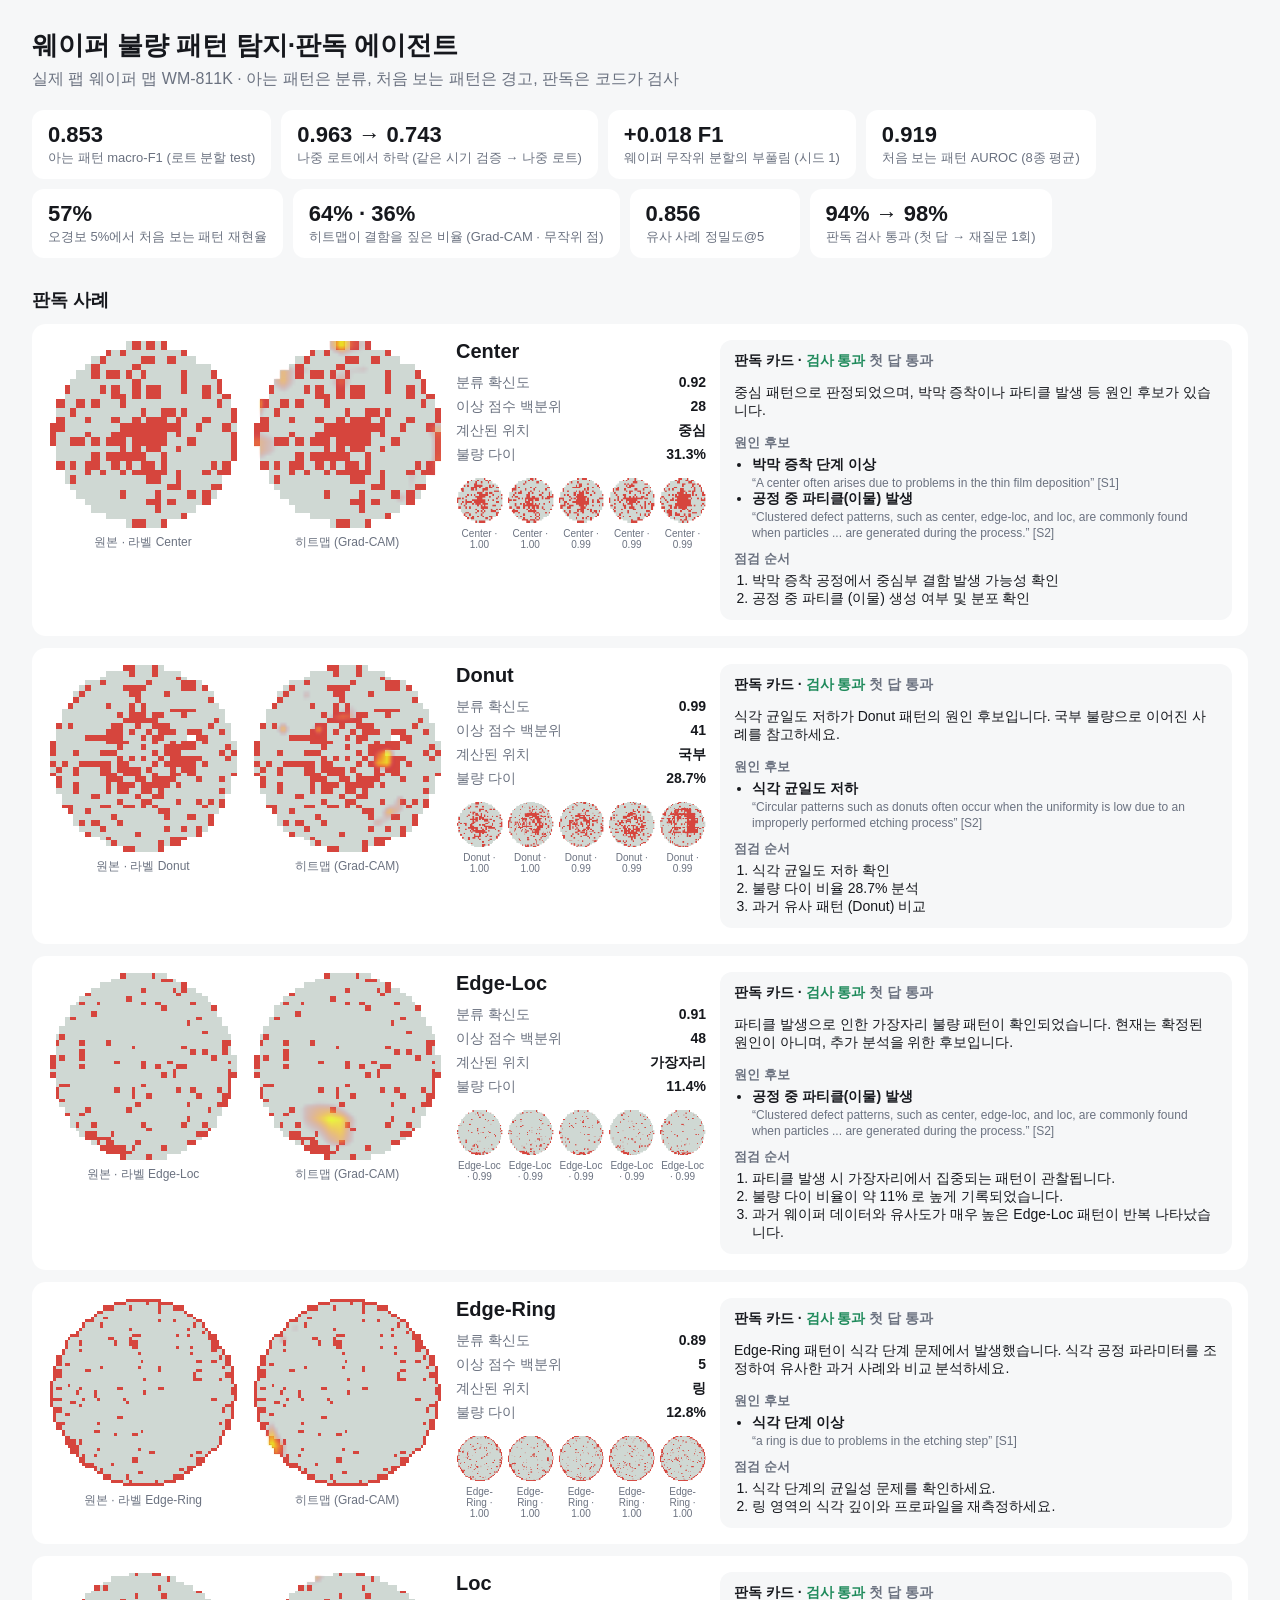
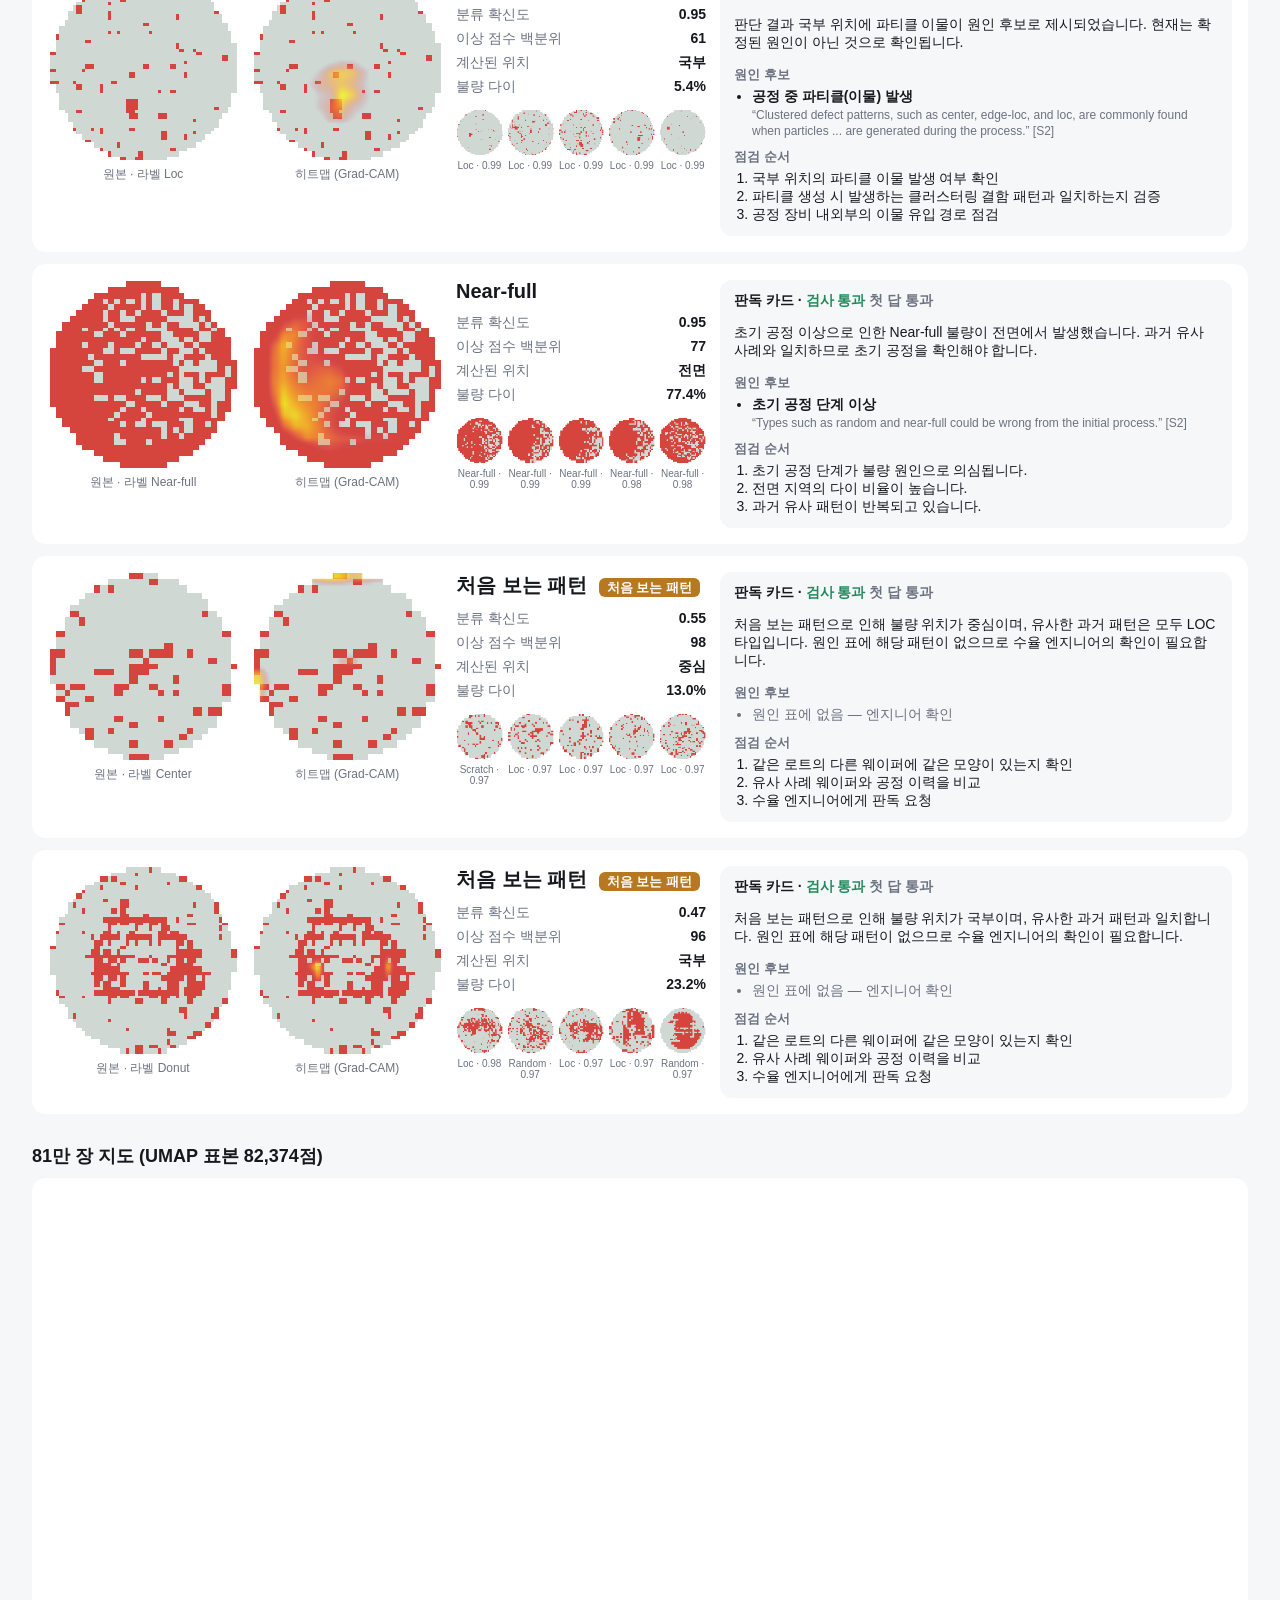
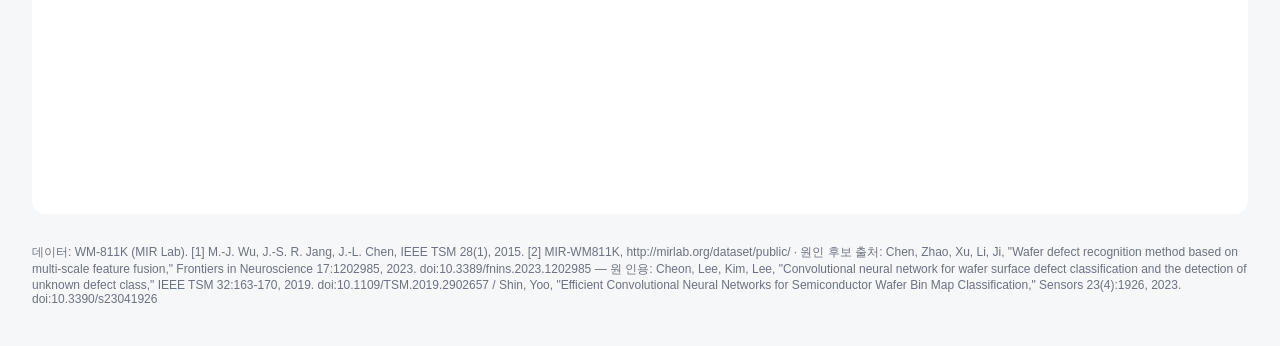
==== commit 18a7690f: "판독 v3: 지어낸 공정 이름 막기 · README · 포트폴리오 PDF - v2 에서 검사를 통과한 카드에 '양자역학적 불안정성' → 처음 보는 패턴은 점검 순서를 고정 선택지로" ====
--- a/reports/screen/index.html
+++ b/reports/screen/index.html
@@ -18,7 +18,7 @@
 @media (max-width:900px){.case{grid-template-columns:1fr 1fr} .card,.verdict{grid-column:1/-1}}
 </style></head><body>
 <header><h1>웨이퍼 불량 패턴 탐지·판독 에이전트</h1><div class="sub">실제 팹 웨이퍼 맵 WM-811K · 아는 패턴은 분류, 처음 보는 패턴은 경고, 판독은 코드가 검사</div></header>
-<div class="kpis"><div class="kpi"><b>0.853</b><span>아는 패턴 macro-F1 (로트 분할 test)</span></div><div class="kpi"><b>0.963 → 0.743</b><span>나중 로트에서 하락 (같은 시기 검증 → 나중 로트)</span></div><div class="kpi"><b>+0.018 F1</b><span>웨이퍼 무작위 분할의 부풀림 (시드 1)</span></div><div class="kpi"><b>0.919</b><span>처음 보는 패턴 AUROC (8종 평균)</span></div><div class="kpi"><b>57%</b><span>오경보 5%에서 처음 보는 패턴 재현율</span></div><div class="kpi"><b>64% · 36%</b><span>히트맵이 결함을 짚은 비율 (Grad-CAM · 무작위 점)</span></div><div class="kpi"><b>0.856</b><span>유사 사례 정밀도@5</span></div><div class="kpi"><b>97% → 99%</b><span>판독 검사 통과 (첫 답 → 재질문 1회)</span></div></div>
+<div class="kpis"><div class="kpi"><b>0.853</b><span>아는 패턴 macro-F1 (로트 분할 test)</span></div><div class="kpi"><b>0.963 → 0.743</b><span>나중 로트에서 하락 (같은 시기 검증 → 나중 로트)</span></div><div class="kpi"><b>+0.018 F1</b><span>웨이퍼 무작위 분할의 부풀림 (시드 1)</span></div><div class="kpi"><b>0.919</b><span>처음 보는 패턴 AUROC (8종 평균)</span></div><div class="kpi"><b>57%</b><span>오경보 5%에서 처음 보는 패턴 재현율</span></div><div class="kpi"><b>64% · 36%</b><span>히트맵이 결함을 짚은 비율 (Grad-CAM · 무작위 점)</span></div><div class="kpi"><b>0.856</b><span>유사 사례 정밀도@5</span></div><div class="kpi"><b>94% → 98%</b><span>판독 검사 통과 (첫 답 → 재질문 1회)</span></div></div>
 <h2>판독 사례</h2>
 <section class="case">
   <figure class="big"><img src="[data-uri]"><figcaption>원본 · 라벨 Center</figcaption></figure>
@@ -33,9 +33,9 @@
   </div>
   <div class="card">
     <div class="card-head">판독 카드 · <span class="ok">검사 통과</span> <span class="muted">첫 답 통과</span></div>
-    <p>웨이퍼 중심의 불량 패턴이 관측되었으며, 박막 증착 또는 파티클 발생이 원인 후보입니다. 추가 검사가 필요합니다.</p>
+    <p>중심 패턴으로 판정되었으며, 박막 증착이나 파티클 발생 등 원인 후보가 있습니다.</p>
     <h4>원인 후보</h4><ul><li><b>박막 증착 단계 이상</b><br><span class="quote">“A center often arises due to problems in the thin film deposition” [S1]</span></li><li><b>공정 중 파티클(이물) 발생</b><br><span class="quote">“Clustered defect patterns, such as center, edge-loc, and loc, are commonly found when particles ... are generated during the process.” [S2]</span></li></ul>
-    <h4>점검 순서</h4><ol><li>웨이퍼 중심에 집중된 불량 패턴이 관측되었습니다.</li><li>박막 증착 공정이나 파티클 발생 가능성이 원인 후보로 확인됩니다.</li><li>과거 웨이퍼와 매우 유사한 패턴이 반복되어 재발 위험이 있습니다.</li></ol>
+    <h4>점검 순서</h4><ol><li>박막 증착 공정에서 중심부 결함 발생 가능성 확인</li><li>공정 중 파티클 (이물) 생성 여부 및 분포 확인</li></ol>
   </div>
 </section>
 <section class="case">
@@ -51,9 +51,9 @@
   </div>
   <div class="card">
     <div class="card-head">판독 카드 · <span class="ok">검사 통과</span> <span class="muted">첫 답 통과</span></div>
-    <p>식각 균일도 저하로 인한 Donut 불량 가능성이 후보입니다. 국부 지역에 불량이 집중되었습니다.</p>
+    <p>식각 균일도 저하가 Donut 패턴의 원인 후보입니다. 국부 불량으로 이어진 사례를 참고하세요.</p>
     <h4>원인 후보</h4><ul><li><b>식각 균일도 저하</b><br><span class="quote">“Circular patterns such as donuts often occur when the uniformity is low due to an improperly performed etching process” [S2]</span></li></ul>
-    <h4>점검 순서</h4><ol><li>식각 균일도 저하가 의심됩니다.</li><li>불량 위치가 국부에 집중되어 있습니다.</li><li>과거 Donut 패턴과의 유사도가 매우 높습니다.</li></ol>
+    <h4>점검 순서</h4><ol><li>식각 균일도 저하 확인</li><li>불량 다이 비율 28.7% 분석</li><li>과거 유사 패턴 (Donut) 비교</li></ol>
   </div>
 </section>
 <section class="case">
@@ -69,9 +69,9 @@
   </div>
   <div class="card">
     <div class="card-head">판독 카드 · <span class="ok">검사 통과</span> <span class="muted">첫 답 통과</span></div>
-    <p>가장자리에서 발생하는 Edge-Loc 불량이 파티클 원인으로 의심됩니다. 추가 검사가 필요합니다.</p>
+    <p>파티클 발생으로 인한 가장자리 불량 패턴이 확인되었습니다. 현재는 확정된 원인이 아니며, 추가 분석을 위한 후보입니다.</p>
     <h4>원인 후보</h4><ul><li><b>공정 중 파티클(이물) 발생</b><br><span class="quote">“Clustered defect patterns, such as center, edge-loc, and loc, are commonly found when particles ... are generated during the process.” [S2]</span></li></ul>
-    <h4>점검 순서</h4><ol><li>웨이퍼 가장자리에 집중된 불량 패턴이 관찰되었습니다.</li><li>파티클 발생 가능성이 원인 후보로 확인됩니다.</li><li>과거 웨이퍼 데이터와 유사도가 매우 높습니다.</li></ol>
+    <h4>점검 순서</h4><ol><li>파티클 발생 시 가장자리에서 집중되는 패턴이 관찰됩니다.</li><li>불량 다이 비율이 약 11% 로 높게 기록되었습니다.</li><li>과거 웨이퍼 데이터와 유사도가 매우 높은 Edge-Loc 패턴이 반복 나타났습니다.</li></ol>
   </div>
 </section>
 <section class="case">
@@ -87,9 +87,9 @@
   </div>
   <div class="card">
     <div class="card-head">판독 카드 · <span class="ok">검사 통과</span> <span class="muted">첫 답 통과</span></div>
-    <p>식각 단계의 문제가 Edge-Ring 불량으로 추정됩니다. 유사한 과거 사례가 확인되었으나 최종 원인은 확증되지 않았습니다.</p>
+    <p>Edge-Ring 패턴이 식각 단계 문제에서 발생했습니다. 식각 공정 파라미터를 조정하여 유사한 과거 사례와 비교 분석하세요.</p>
     <h4>원인 후보</h4><ul><li><b>식각 단계 이상</b><br><span class="quote">“a ring is due to problems in the etching step” [S1]</span></li></ul>
-    <h4>점검 순서</h4><ol><li>식각 공정에서 링형 불량이 발생했습니다.</li><li>불량 다이 비율이 12.8%로 높습니다.</li><li>과거 웨이퍼와 동일한 Edge-Ring 패턴이 반복적으로 관찰되었습니다.</li></ol>
+    <h4>점검 순서</h4><ol><li>식각 단계의 균일성 문제를 확인하세요.</li><li>링 영역의 식각 깊이와 프로파일을 재측정하세요.</li></ol>
   </div>
 </section>
 <section class="case">
@@ -105,9 +105,9 @@
   </div>
   <div class="card">
     <div class="card-head">판독 카드 · <span class="ok">검사 통과</span> <span class="muted">첫 답 통과</span></div>
-    <p>국부 위치의 Loc 패턴이 유사한 과거 사례와 일치하는 후보 원인입니다. 파티클 발생 가능성을 고려하여 공정 조건을 점검하시기 바랍니다.</p>
+    <p>판단 결과 국부 위치에 파티클 이물이 원인 후보로 제시되었습니다. 현재는 확정된 원인이 아닌 것으로 확인됩니다.</p>
     <h4>원인 후보</h4><ul><li><b>공정 중 파티클(이물) 발생</b><br><span class="quote">“Clustered defect patterns, such as center, edge-loc, and loc, are commonly found when particles ... are generated during the process.” [S2]</span></li></ul>
-    <h4>점검 순서</h4><ol><li>국부 영역에 집중된 불량 패턴이 확인되었습니다.</li><li>파티클 발생 가능성에 대한 추가 검증이 필요합니다.</li></ol>
+    <h4>점검 순서</h4><ol><li>국부 위치의 파티클 이물 발생 여부 확인</li><li>파티클 생성 시 발생하는 클러스터링 결함 패턴과 일치하는지 검증</li><li>공정 장비 내외부의 이물 유입 경로 점검</li></ol>
   </div>
 </section>
 <section class="case">
@@ -123,9 +123,9 @@
   </div>
   <div class="card">
     <div class="card-head">판독 카드 · <span class="ok">검사 통과</span> <span class="muted">첫 답 통과</span></div>
-    <p>초기 공정 단계의 이상으로 인한 Near-full 패턴이 전면에서 발생했습니다. 현재는 확정된 원인이 아닌 후보로 판단됩니다.</p>
+    <p>초기 공정 이상으로 인한 Near-full 불량이 전면에서 발생했습니다. 과거 유사 사례와 일치하므로 초기 공정을 확인해야 합니다.</p>
     <h4>원인 후보</h4><ul><li><b>초기 공정 단계 이상</b><br><span class="quote">“Types such as random and near-full could be wrong from the initial process.” [S2]</span></li></ul>
-    <h4>점검 순서</h4><ol><li>초기 공정 단계에서 발생할 수 있는 무작위 및 Near-full 패턴이 원인일 가능성이 높습니다.</li><li>불량 위치가 전면으로 집중되어 있어 초기 공정 불균형이 의심됩니다.</li><li>과거 유사한 Near-full 패턴들이 높은 유사도를 보이며 반복되는 경향이 있습니다.</li></ol>
+    <h4>점검 순서</h4><ol><li>초기 공정 단계가 불량 원인으로 의심됩니다.</li><li>전면 지역의 다이 비율이 높습니다.</li><li>과거 유사 패턴이 반복되고 있습니다.</li></ol>
   </div>
 </section>
 <section class="case">
@@ -141,9 +141,9 @@
   </div>
   <div class="card">
     <div class="card-head">판독 카드 · <span class="ok">검사 통과</span> <span class="muted">첫 답 통과</span></div>
-    <p>처음 보는 패턴 경고가 켜졌고 원인 후보가 없습니다. 수율 엔지니어가 직접 확인을 요청합니다.</p>
+    <p>처음 보는 패턴으로 인해 불량 위치가 중심이며, 유사한 과거 패턴은 모두 LOC 타입입니다. 원인 표에 해당 패턴이 없으므로 수율 엔지니어의 확인이 필요합니다.</p>
     <h4>원인 후보</h4><ul><li class="muted">원인 표에 없음 — 엔지니어 확인</li></ul>
-    <h4>점검 순서</h4><ol><li>이 웨이퍼는 처음 보는 패턴으로 분류기 확신도가 낮습니다.</li><li>원인 표에 해당 패턴이 없으므로 수율 엔지니어가 직접 확인해야 합니다.</li><li>불량 위치가 중심이며 불량 다이 비율은 13%입니다.</li></ol>
+    <h4>점검 순서</h4><ol><li>같은 로트의 다른 웨이퍼에 같은 모양이 있는지 확인</li><li>유사 사례 웨이퍼와 공정 이력을 비교</li><li>수율 엔지니어에게 판독 요청</li></ol>
   </div>
 </section>
 <section class="case">
@@ -159,12 +159,12 @@
   </div>
   <div class="card">
     <div class="card-head">판독 카드 · <span class="ok">검사 통과</span> <span class="muted">첫 답 통과</span></div>
-    <p>처음 보는 패턴으로 인해 불량 위치가 국부적으로 발생했고, 이는 원인 표에 없는 새로운 현상입니다. 웨이퍼는 처음 보는 패턴 경고가 켜져 있어 반드시 사람이 확인해야 합니다.</p>
+    <p>처음 보는 패턴으로 인해 불량 위치가 국부이며, 유사한 과거 패턴과 일치합니다. 원인 표에 해당 패턴이 없으므로 수율 엔지니어의 확인이 필요합니다.</p>
     <h4>원인 후보</h4><ul><li class="muted">원인 표에 없음 — 엔지니어 확인</li></ul>
-    <h4>점검 순서</h4><ol><li>양자역학적 불안정성으로 인한 국부적 결함 발생 여부 확인</li><li>기존 웨이퍼 데이터베이스와 유사도가 높으나 원인 표에 없는 패턴의 특이성 분석</li><li>이상 점수 백분위 96.3 의 높은 위험도에 따른 추가 공정 검증</li></ol>
+    <h4>점검 순서</h4><ol><li>같은 로트의 다른 웨이퍼에 같은 모양이 있는지 확인</li><li>유사 사례 웨이퍼와 공정 이력을 비교</li><li>수율 엔지니어에게 판독 요청</li></ol>
   </div>
 </section>
 <h2>81만 장 지도 (UMAP 표본 82,374점)</h2><div class="map"><div style="height:620px; width:100%;">                        <script>window.PlotlyConfig = {MathJaxConfig: 'local'};</script>
-        <script charset="utf-8" src="https://cdn.plot.ly/plotly-4.1.1.min.js" integrity="sha256-O24V1F27f8pb0glCkelh3cVHLNiHAJ5gCaVtq2aNch8=" crossorigin="anonymous"></script>                <div id="bac7aa53-f0f5-4076-bd16-9218f1c98660" class="plotly-graph-div" style="height:100%; width:100%;"></div>            <script>                window.PLOTLYENV=window.PLOTLYENV || {};                                if (document.getElementById("bac7aa53-f0f5-4076-bd16-9218f1c98660")) {                    Plotly.newPlot(                        "bac7aa53-f0f5-4076-bd16-9218f1c98660",                        [{"marker":{"color":"#c9ccd1","opacity":0.35,"size":2},"mode":"markers","name":"\ub77c\ubca8 \uc5c6\uc74c (41,855)","x":{"dtype":"f4","bdata":"QNLrQLwJ7z6BXpg\u002fGlK7v7ZL\u002fr6hiyBA\u002fDOmv2I8br+594G\u002fLrILQOBWFz9qCYs\u002fG40JQDxQ0L9MyqFAW3unPwlatD9wUmi\u002f6PGsvxd2o78hMPFAVwmNPsOVPz4Qd2fACY+dQAQHJMBSy5U+IZg\u002fv\u002fioF75\u002fjo4\u002f3fFPv3SKIkEld6RAtc3eQGxXFMAvHTnAqPrJQN1j\u002fT44iPC\u002fok8OQBjkmD+2GPS+sz3GP3v8nL4JB7C+7f8vwJvi4EBtvLS\u002fzI7GvxNTOEDue1dApkn5QA6rRkAk\u002fGm\u002fS3Ztv1\u002fbeb\u002fGTmu\u002fxJlyv1AKa7+MUpjAOW7jwKJc48BCqePA2YNTwBDfAr8XZ1lBilp9QKe2q0AmuqlA1oGQQBDookA4rXRAFr6jQBmZe0DVcVtALaNfQTDve0AvNZ5AGBKWQA\u002fouED+HXTAgBqeQBpUzkAqW2VBOs8XQHb6N8AyfiLAFPMqQeJtK0F2J2vAqFxrwGv8TsCmCVdAtzu2v8RntL\u002f08z1BfuskQdDxJkHigiRB6L3NPzf3zz8pHNA\u002fpGxuQOYEHz9cQiZBxBNXQTm+QMACbnpAtpplQIUzOUExCTtBByZhQPnmPkGd2fe+pQqzQOZaLkETiSVA8fJiwFYqxkA\u002f5AzAABAkQRLiJkFW6yVBicNnQA16NUCB5gG\u002fm\u002faMQNoyyT9nbGlBziUQQJaZZUHtmWVBX2tCwEKzZMDvmWVBF5plQVNhTcAEzra\u002fPA4jQZZjI0F9hCNBs5ojQfxmoj+E9FtBvUldQcD3FcAi9fS\u002fysojwQP5Az\u002fCEb6+sjkSPqTk48BqJvq\u002fFJplQTJvAr\u002f\u002fxBHAL5plQcvOUEHWobi\u002f\u002flxmwLztCsAlPmjAzbi0QA3nd78l0EPAeXD0QMCRPUDSnhrAikENQNoj4b8km2VBZ5plQb39J0BummVBXCmQv3iiZUHsNp5AYIbuQFbI8r8FK3hAOu9hwPOaC0CUmmVBs5plQd\u002fVyED3WvG\u002fkexNwPRtIEHvFCJB1donQbmBZUFPPHY\u002fmIFlQac\u002fIUF4fz\u002fA6g8gQYuBZUGICYbAvqHIP\u002f9Qa74r+mk+zxkMQGm6HkA3CEE9kCI9wChDPMB9gSBB1O1YwFCGB8CCyWJBBD6DQMfgZUFTg2VBlR1jQcJuXkFuxV9BZUWLQFDXlUCeU2BB3+FeQUPYZEFqVWRBL4NlQa\u002f3X0EV82JBqvZgQcBCHECqsGvAeIo5QAjs48A4blpB+VtlQYPVtEEsCGNBdoZlQTAKZUFobGRB1IImQXrVtEGyHXTBUUuLQESuZEBmHI5AYE1mQZMiZkH6VihBs7kmQRy1zEBNq2G+YDDIv9JY7L\u002fW2d+\u002fWrJXwP0eW8AdE2LAtSVgwIg+R8BVw37AspZcwDVoX8AsgV7AwOchwMAQrT5CHilBd+tWQI2Re8CroqC\u002fgsm4v7ZPKj\u002fRe+a\u002fmmnIvyc79T93FbE\u002fr3MpQEFjtT9kqwhAXs8eQEa4GkD7AfK\u002fyw4qQV\u002fCo72HoQ7A5M56QL3WPcAvwqe\u002fxTq\u002fQNcJMkAvec5ATvGFQFx9hkCOjX1AImjNQMM4RUA8BoFAutAvwF5fyb+kuqQ\u002fdXpOwCaBWcCXYjrAVtpuQLD6iEAfP2hA\u002fcNkQPqQdL4nTTJACO0rwKBIZMAiSWJALfZQQLxoFMAofYFAWBduwFYZDkDJmGBAWTVaQPKdE8CzBXpAvl8qwJNlk0Diq31AxyccQC\u002fuk0DfPp1ABPJpvVY0aUDT4\u002fW\u002fwKkhwO5YO8BrKzXAgyVRwJkpkUC1Q3M\u002fVmBmQGsvJ0F8yIRArdiEv7FT0EBvnIPAy1PMQChBUcCNNjzAtlLKQK6aykBbb4q+0aOBQI6xbUBQX+S\u002fXVxOwHLYhEBYK0vAIT+bP5Lwgr9uYCRAFjtOQLa6ETq8VVlA33avQPF80ECM6nNA6dIYQAppnEBp8V7AYW6jvpTTgkBd36hAojWYwNdZ00DeZNRAfrrHQM29xkDic9RA8A+qQJ\u002f6y0AQ8dFAQYDFQHyxy0CObsBAc7HKQNio1EBaF0ZAUs1eQCCxC8DlYExAUnSRQENXP0CR+lxA6oRMQLsWcEBTe21ANx1jQEiPfkDiPT5A3cGFPxt3sT7FfWNAKo+XQSENYkGb4FxBhsdiQRBjEkBNR\u002fQ+VD9XQJiNTUCZx2hAgOIQwIZRs0GVaYNAVcBRwGz7G0Aqy11Ae5EvQWj8V0BVQ0NAULEBwDOo2z8UhlRAgjNJQJTcEMBbUfe\u002fCFKzQWBsLECmvohAaICJQFI+iUBm65lA9i50P6gsaEDWgGdAOT+NQFO3lECilyHAS6uGQDOMh0Bx1YxAm3tIQJj32j0i5JVA99ObQBZAlUD1KIRA9ujpvzzKJUAksIJA3\[base64]\u002fWmpfv4CzWb95Hy6\u002feXwbv87EL7943oa\u002faIgrwLCpUEALjTFA8pCXQWcgXkFIXaFAw2KyQKftrEAAnpRAF7emQFgwhkC+9MtAIlnIQDlWmz+AFv6\u002flh9mQfl0ZUETC4ZAGdtTQJJQikA41lhAz5tlQWHdZUFCTrw\u002fDtFlQNeVVkAKLsw\u002fB3VlQZTKZUGf3WVBkOl+QGK6b0DGE3VAVBl4QKwGgUA9KGZBQnRlQWXSMUAa44RAmKB0QDTha0B76mVBauplQfs6cEAkQHJANYZ6QGKbgUAOmj5AwOplQamtfECId3tAR+J5QJVcbUB\u002fh4NAxEoEQDnpPUDtTHhAsh9OQEAybUD0sndAWyKEPxgeZkHrGmZBuCeBQOoobUC2ycC\u002fXYNlQXCOcEBa0G1AXR5yQMBfiEA+72VBEO1tQRKDf0BIx4FAl2TWPewhZkFsfmVB2UaDQJnLUkDl9Oi\u002fH+1lQb\u002fHQcDE+oU\u002f\u002fQp9QL4xcEB\u002fEWZBX+jgvhi3F8Cx1IFASVaJQIu1gUDc+oBAKriJQAKzfUD+joRAde1lQVHecEASvYxA0ttwQPxGh0C3IG5BRqtZQEB\u002fxz8az3ZAy+xsPkgQX0DDUE9AI4t9QLq5eUCaHYZAyO9lQceJa0FmxmlBfSEqvo93ecA2EIbAcJV5wIGlTsDNWWrARNlfwIx9TcDV0WDAbiEbwDLgX0E9yCnAAEoZwMUeSsDJuw\u002fADuv5PyQf5D5pmha\u002fYxB3wIO3VsBdu0vAa\u002fBjQUltX8DW3iBBRFJfQYrI9D9MHoJAjlKzQRRTs0H7Qts\u002faDKPQBlAs79Mal1A5P5qQPvZekBXk3lADbSeQH3aekAQg1NALWSAv7vaK0HGyChBxdbrQK3NzUAXqJBA4c2IQM1rQ8Bh93BB4Ex+QcwABsBHyQ5A4b\u002fdPyLHaEFp+3NBghubQAzWfT8SdTVBLxefQeziekBd5HxA\u002fhdmQR2AZUHzMoRASIBlQZF\u002fZUHkf2VB0x1mQZ7ZZUHRU21AoEp9QLLuXUBBhXZArxNkP7\u002foqECSm3VA3nxlQfIeZkGcBcQ\u002fHIpZQOnSdkCrBX1AzaJaQGQ3b0DAJ2ZB1GplQZYtgEA87XpAhB9rQG\u002fRN0AoWIFABHd1QH0NaUBe0GVB782BQObRf0BR5YRAxAuEQLxxZUH1JWZBbvx1QI1FbUCZAhrAyuiKP3P6ykCWLs1Asd7BQE\u002fBzkD+bLNAnQnYP+b3mT+yvM5Aiv0owK9De0AfJWZBfHBlQTWkfkCXemVBxnBlQYBwZUGHVqU\u002fczJjQOsEhUC3A35ACMJOQHXcfECaiT1AxRB1QCp8YkADcWVBJyBYQLFgaUAgWoJAVrttQOHigEAIGUZAA\u002fBlQWwEWkD9VnNAqVmKQLb\u002feEAR+F5Aw9ZgQN\u002fuZUFXl2pBD3BlQbNrRsBjaVBASG96QB1240DPdmVBs3CLQOVDbkHLK25BuyRrQVd5b0Ex6nVBya9pQcAYJ0EqTI5AhFGKQPsXiEAvBSxBXxMNwPfBLEF0Fi1B3ewqQfKNKUF\u002fGHBAZrxWQHV3hEDODyhBrrgkQf76lUBHjERA2U8gQSdDK0G63ShBVfPKQFQMKUGwxyhB3YsqQXDYKEEOtihBzMHSQDIU0UC66NBAuj1OQIYVP0DZK0U+ablnQO0WnEA\u002fEoBAqlSCQL15hUAFTkRAA9koQPz9Nr+URmVA8Vh1QP6e5T\[base64]\u002fzSy+QkHuPxwRBUFvL\u002f5AiaLrQDFn8kDVGvZA6PKZwLagh0BLSYBAitxrQV205EA+B48\u002fgDYlQGuqW0DuVmVAiM1\u002fQE9SgEBUooVAmauJQM8jZkHgHWZBylH\u002fP0BOv0BSzHZAnntwP\u002fRrZUE28GVBqKBlQbp4gkCMTIpAMOfNPmKxsb9E1i5AGeFVQKMja0FlvpY\u002fXGZfQHOOBkCgrG+\u002fmVNVP40WYUCSkS9BmlOzQaiRL0EW25xACVivQEdfwUBXdKlAH1WjQK6or0Bk0r9AaGqxQD6YokDjpLBAxBGfQJb8V0BLiIxAiAqGQI9Hl0BB06xAklSoQKdhrUC\u002fyrtAGJTQQMvJ1EDVYtBAChtBwDOWl0HZIyjAjSXdv5cuE8DHOPW\u002ftRAIwH3h8L\u002fvqOy\u002fc3NhQQ2zXUHcaQJBulkjQYxQfcBAW3zA5M59wML+fcC93GXAO230v+LX1j6BlZdBDHfSvomjQ0BCp15BW2pgQUQEX0H96eFAPl2HP\u002fRfCL+YE80\u002fgjZWv+GfWb8u3Zw\u002fciv4P\u002fY7YEHgaV9BjbdfQY+Ul0EjsxHAtR1bQU3rXkHZsV9BkgNfQbV0XUEcL15BoJyXQeejX0E59dk\u002fE3IZwApnVUBRmINA4oF0QIVzWUAehOM\u002f2J4tPxRvXUDvy5pA48aKQD3WmUCHP3ZANGWLQH26q7\u002fHMqRAacqmP\u002f0ys0AnL65AkzbLQBqcpkBpI7VA00+tQNkjuUCLK69AHSK4QMyovEAaR8FAEOjFQB19tUApK7lAv4itQG\u002fhokB7Eq1A99OyQHpXfz4EFsZAamzAQK6qtkB8PaxAEvy4QKyNlEDePrZAtSuwQEfhuEDwRqdAf5S5QNqQs0D5dq5AGjrmvVjetUC\[base64]\u002fxJEvQS9oX0HWxoNAjpAuQKVEI8CUEMJAQqzHQPAF2z8qNSlBOHUtQNaRL0HqkS9B\u002fpEvQbok4j9Tw6Y\u002fFz6zQTVTs0F0U7NByKU0wDcxJ8AJKVs\u002fEfUXwEcr9L\u002fjU7NBAYemQPVGaUC1zlZAn3AiPzaY0D\u002fl8yPA66B\u002fP6W+t791sDxAIVLZP0cB0z9scvE\u002fucsnQAnui0Cf28G\u002fATiTP8fk48CWIYI+G27NQDjRxkD51ctAtrTLQH98yUBzbM1AxmDLQHz9wUCWx75ALbkTwNZFVkA7CyLA2RGVvyPPmb\u002fvB3XAuCwLwBRD9r\u002fb2UHAaXZrwPauQsAp0kLAzZInwM0mccCfnpdB83MuwC2eWkEtq1xB39jvP4HQjz\u002fLvsw\u002fNZ+XQQigl0Hi8l9BBH5jwPOfl0G5dpdBp8rXPRPV8D+SAgJAnv6lP7Z+h8BMX57B3bqZwVgcY0FJfBI\u002fsSECPzmKVD\u002f2PWrAxbVaP4IoPcAXxi\u002fACgVbQbI1Y0HYpES\u002fWVSzQe2RL0EvL39AUG+AQDkGeED7+HNAiv6FQJn1K0BukXnAaKn9vwEb1DzH1WVBqdOLQJc9f0B\u002ffIJAH0uAQF\u002fvZUFoy05AT6tyQKl8iT\u002fnXLu\u002fqX5lQPCra0ECK2ZB26BhQVv0Z0Dk0oBA4yt1QLK8f0CwHQdALwp+QNWwhEC3jvk\u002fd7wgQI9gdkB09mVBRzOOQF1yf0AmKnlA1019QBTwZUGPUXtAXe80QBhAUD45eXNAmydmQFHKUkBEUodAZ2xlQTfa0EDe+qZAV\u002f5sQJVSrUDBuIVApq6kQGRgrEA\u002fmTBAVW7zQO3\u002f3T8DK4NAQyqSP1pElUDafYhAFQmXP7plWUBmAGVAGi+QQFqZi0D3QZ1ASKtHvwM+FUCBjCXA5SRhQI6sU0BfA5FA2PUvQLWNikBKqlRAiJmcP2twlkDvpA6\u002fSD1AQDKlNkCJj0hAMipmQVAydkBqlRw+ci9XQJNUVUCWOGBAXtZlQaEiWEASjmdAXoyLQCEee0Abxe2\u002fT7uHQAfgb0C1EIdAp9DUvyqqe0Cp8GVBV31lQRdUZUH2xnBAej\u002fJPzqDeUCjwNA\u002fjaxGQHU3aUEAC19AyZhRQM1MMMDFZ2VBf86AQLXZ4z74wU5Ao3h4QNfpgUBKauU\[base64]\u002fQLD5J0BsFbc\u002fkqFoQDosZkFZ0mo\u002fFYkOP9lsZUF5hmZBFjE6QJ+2cUDVe1M\u002f0iEnQO7QWEAYs\u002fI\u002fVgtlQXJOZUF3L2ZBlIFfQNsMeUD0V1TA9p5XQN1Us0GGVhNAI2q4QKrGtUBJttZA\u002fgawQArXrkCefLFAE2i5QC41tEAl27RAzR2xQHxWrEAxbL1AiSy2QFiAzUCg2sBAdd6eQE0tsUA7lFlADNyzQB0SpEDhIbA+DXfhPoIR8j8GpoDA5aR0QUx1NUHJZyBAWt0DQFQmHEAsF59BPWtDwAlMbkDFhHRAINirPvjib0CSo49AuNqPQIJwZUG6mKm\u002fWTSnv\u002fV\u002fPj+XNmZBeaWSPwrYqkCy1mZALcNDQEj9T0An4WVAzTxmQTR\u002fbEGP82VBkvFlQfs7G0Cq3HRAroAcvkl3bT+FF129mCsyvusrbkHe8WVBdDBmQQK+QMCMIDLAfPJlQQdnZUEI82VB\u002fWdlQWN0d0Axt3JAR2ByQOdtfEDG\u002fV9AkXc4QM0X1j80aoE\u002fvW9mQdyUZkG7B2ZB15RfQC33hUAxBNw\[base64]\u002f7r9pQMFAwtsJwMACAz5z+wnAhDdmQbpwZUFQhWVBbgRuQK7y\u002fj\u002f7PAlABe55QEedZUE3+GVBKxqRPyBxNED7a2xAWQx9QDiSL0FcVbNBuR6fPwAftj\u002f8npC\u002fRO6KQJPLY0C0rBzAh2kKwNdECsB2HQrAgi8KwL3tlUAQOs1AlkbNQCUWxUAo5ZVA7WgqQfeaoUDIWZRAnSCRQE+Di0CCBI1A\u002f3ixQJYFq0Bta6tAxoSLQND3uUAMIjJAV+RSvsQJs0DYdLhAeT2lQJhTr0Cv4rJATLbAQFL6rkALaAhA9QcWQMA5JkEL6gPASrkiQHVinECgw4ZAx2KHQA5mckABBodAmuSIQFBqiUC\u002f8ZVAqbWIQF5KhkDGH1FAgJ2CQLxiZ0B1RIhAapFmQL0YjEAHbYZA0GCHQNXE60Csp5lASxyIQGRxjEBJy0xAapVTQNTtTEC7NIJAMxaeQMGBXj9PYWJAi0BRQE2zcUAoNY1A1kE8PSyPRkAQYIA\u002frA5UQD74ZUFQamVBH6FEwJBmfUDUlUHAR1Q+wPnWDj\u002fhfF0\u002fimg7QNZ2dkBqq25AWHdXQBzYZUGfnGVBJWxlQeFrO0Bftj1AOkLzP87jFkC5hAtAP4Z3QJZjEsBCLe4\u002fEcNmQdr0ZUFp92VB00INQDLTekDBaWdAMRUEQFCwdUCBN6hADF9oQb+oQ0A8GUhAEsGGQJ\u002fGhUCsXeE+HokMQAe\u002fFED43eu\u002fpTZmQRL5V0EukmxBSpjdvsQ4fkCjbWVBGXlmQTOpiUAI3DJA54t3QMX\u002ffUDldjhA85NJQG0wTkDa\u002fG9Au3hhQB3krT\[base64]\u002f5EndP2pfMUFu8y9BxcIvQWstMEGzxAnA6rsxQVgwKEFRBHjAxrMxQSuIMUFd7y5BD7UwQYf2LkFqgy5Be48wQZSuMUGcIjBBmqsxQXThKUHj6zFB4ekxQSWeL0GuiTBB\u002fuQqQbYkLEEhHS5BIZYwQePELkG6PDFBQL0oQbL9LUG9CyZBk4wwQZIpL0F0JC9B9MkvQQQgLkGdzjFBevswQQJDMUHY5C9B8t4vQRfhJEFw0i5BwiYoQZbAMUHJsC5B3gcxwHjb8D6TOC9Bc\u002fkxQSNEMUFYXjFBAsUwQRzxMEFDOzFB4wEyQWsEisB0bi9B+nMvQQNFMkFuhjFBhRYxQT9NMUEULTFBmXwvQX5JMEGeoy9BJIwuQeVMLkHlSy5BginRQF4ZRkCBXc1A4DTSQPzKy0CA2dJAV6M1QPCacUABG+e\u002fVnfiwOdHjsDNAMy\u002fn8Q6wOYvKkFZWAbAgz\u002fhwJJoA0CjChdAQgx1QZiPwj\u002ffpGVBw1J\u002fQQZ4fUDXJH9Bve9HQOMj7T9NY\u002fI\u002f9\u002fwXQEG6ekHk04RAF3yLQPCNqECgWadAVfmbQEzTT8CGEstA2iy6QH3fp0B3lI9ADQx6QLROFEARd0pACeMLPziSL0HHeW1B4VWzQTySL0E7VbNB0a1XQGyGA0B1ULK9k0m9vshWs0FmvO0\u002fHjacQNSXpUCAtzBAgfQsQPd\u002fhEB4SYpAMd0pQHWSK0CTjCxAYLvgP2xTHz5O5z9ARhMzwKPqcL7GG7lASTCTvhs5WMAEqaRA8NI7wI6AoECjvphAbHiJQCsiZj+heH5AnOmoQE0DekDcbJ9AFXiAQE7fqED8tdpAkvVVQOAxXUBZE1lA1n\u002fmQNfFNUA6ki9BBU3XP4P36z8hOYJAKfR2QNqHbUE0ki9BU+19QGHvdEBcz4VASgeBQElXs0HTV7NBhPtnQLyjFUAmNhpAkL04QH+uhkDFgG1AbGqrQBySL0GCI1Y\u002f+OP5P1HO2z8HGA0\u002fo7dbQNIzvUADeb1Anq25QHlKzUAsTrxAxG3QQOiCkb\u002fi2kZAjjWSQD4KJ0DTB49AS2mLQA0rgkA4ClJACVmTQMTBsUC\u002fAKdAhcKWQAI70L9ZwEbAjfpcQCPOoEA2DoRAF4mBQMpLFEAN1EdAmXlrQG6JhUAoAXdANYY7QJ0wJUDLbW1ANeJxQBi1S0C0bWVBKZKrQBwUk0CSTqhAUC6cQDkWq0AwY45AvUcZQCzHE0C1rYW\u002fRTwzQDpk60CoqyU\u002fexJrQbDdZUHyVHdBW46VQNgwf0FVRghAk2pDwDxk60B8VxBAq5EfQHBk60DpIhdAzMtRvygXn0EvpHU\u002fU46VQMEKHUBuzB1Ak46VQNxL+z+vagJA+aj2P9\u002f3I8CLDEo\u002fk1siQAT4I8A5+CPAIBefQblwT8BWgcFA7d6+P8Q8aEEXF59BZWTrQA0ULUDkh8o\u002fbVAcwPc2ZEDQVBtA72ZHP1OCE8Akh7lAr9w2QGBYs0GHV7NBMXSEQFOu+T\u002f7M29AOoCSP+JYs0EJki9BaFmzQZd9F8A63JFA5G9tQcySL0Gj721BhVezQYOSL0FBv3VAwNBeQOl0M0DEwYpAaaRKQCCuNUAuzF5AQ1qBQCu7MkCPl49Aqb08QHuSL0ED7HhAaBRVQKIJC0AlgI8\u002f85dhwBxdwz6Sqm1B7VezQcJTiECBe4ZA7zECv5O1eEA34oFA8GErwCVlWUAhmm1Bi5IvQfQPUUBO1gFAUwcPwKmWUEBs8xtAIEsJwMpYs0HKWLNBPVmzQS1TaUD+Zi0\[base64]\u002fWki9B1tUJQCbWOkDgrwbA\u002fFqFQHVJf0BdLe2\[base64]\u002fkzZY\u002f9N9mwLKmZ8BStSJANW9xQaT648B\u002f1bRB69aPP700AD\u002fux2FBw+XPQJ5UkEA7sLlA4W6YQAh\u002ftUD8npRAEAu3QKiLh0Bw\u002fI9AP4+6QC0mGsBal4JA+L1jQJeBwkDDYcpAeqK\u002fQPr2i0BGIpRA2RytQP8UZkBg+65AfPafQP09pkBI6upA7d5+QABBVMBNrXvADVUwPsYzmUCjkLpAg3SWQMpYfkAaENU\u002f83eHPw8bS8DKR5LArrI3wFGyiT\u002f6UW0\u002fzRMrQcoidMEvH4zA7GPxv84xacA6eJo\u002fwj2fP59aMsBFaWVB57GgwCS0Jr+mMmG\u002fuiUQwH5rnT+A5QjA8bqZwd+4ZUGm+GRBAf1dQRAodMAhjgfAr7ZiQdMLk8AX4wpAf4grwOC62T9coCzAXwSUwAhgBEDzupnBOl+ewZi8bz\u002fYOi7AiRgywKEUq78w\u002fgjAjdW0Qa0gXUGiXp7B2+ccwL5cPEDR3aA\u002fLtDzP8E05j9nhaU+pKY8QK2iCT8IRW9BndW0QQV+3T2iybe\u002fI8sjQPwatr+ua2VBzw1lQSiJd8BrKjQ\u002fd7ZXwOY0icDVdyE\u002f+I5owIVensH9upnBLk9gQVs8nsC9QZzApvCKwJJZmMAyNcs\u002fiUUDQAfV4z9Ulie9La6pwCsnjMBA52RB0YNSwNA34z8F0uC\u002ftzrQPhOclD\u002fdeYTAGZYjQAQgXUH\u002fPRzAtCJ0wa0idMEMHGVB0VyoPsXXX8CGbpQ\[base64]\u002fTQcyQABShkBUd+C\u002f\u002fp+XQVmhYUFCaUm\u002fiDUAvwMuGcB+dF2\u002fHSKnv92kp7+etT\u002fAXKI8v\u002ft3LEAsko2\u002fHMv\u002fvchvMj+Am5dBjpqXQSkEYkGvNANA1WUbQGPHEkAqbIpA4XR9v4LDOT7Dzpk\u002fhkNhQRCdl0HdlZdB+JuXQX7hRUBmTB6+RbLEvgpFXb+8gU5ANwOJPr9KYEE9cJ2+2SOHQEh1yj+SW4JABB2XQEFMX0DzmcM\u002f1KkeP6G7nkAtIJ1ATwNwQBsSUUApp0jAGOmBQBefIkDDcgHA9rqXQSM9YUFBsae+fLMGQFkglr7PH8A\u002fOZuXPVeZyL4T3ue+tbOXQWObl0HWmJdBWcmDvTzBxb7qiSBAigOmvR4ECEA3Auy\u002f\u002f5qXQduQXUGt3ZK\u002ftVINv9g2YEEGUBk\u002f65euv7\u002fdd0BLVCNARGbXPoJfOED5ml5B+ZFcQd6Ik0Dg8FtA2x1CPq\u002fJNr5YH4m\u002fRzJ\u002fv8ial0F6lZdBq6mXQQLXYUELzv4\u002fROPwQDUdCUBWDw9A84YsQHGYikDW1ZdBaZeXQfmq2r8AKpa\u002fjj7lP7RGXUGZ8l9BeMiXQVF4XsD3wi\[base64]\u002fW4BCP0EkCEBLlClAhw9PQLRHI0B1lJdBaMfBQAifg0D9K19AtSqwQARouEAVP1a\u002flpkkvGkhgUC5NpNA5khJQMuZsEDU+bFAvxKxQEuUt0BwUkNAWMKCQN6\u002fVUAUgrlA+g\u002fBQKSNsUBN1rlACF6Ov5lch71vjoq+JZCMv8oHkUBuE5RAqt23QFHdEUDwvqxAw5y8QN7brEA+OOlAMYlAQInEakChmYBA27qVQG\u002fbV0BtDGdACL9EQEwGb0AR\[base64]\u002f+cRZA8ouJQJIFI0B2aCJA+l8ZQBWtkUATLJpALMu+QHvRxkDOZa5A7ISyQAnAsECd9a5A\u002fAcEv8h+rEA8OKxAl524QOQ\u002f0UBTUsNAS1GtQGr2r0BqsclAPRe1QDmjuUDjx8BAm4G1QHozvUCDu81AStzIQGTfz0A7VdVASrLQQLw2zUC2v8NAst7TQH7Sy0A9EstAa427QBd090CzTElAv+CJQBo7GkC3QGBA7I0NwKC5uEBNp8NAWF\u002fBQFsX0UD2V8ZAcTNXQGG6kD0hsJ9AbqKNQNIXkkD771xANgZoQMoTYkBC9pi\u002flg5sQC\[base64]\u002fgcFAzZPNQE+Fo0CgXrFAxYK2QIsRvEDYE59B2Y2VQC9PTz9C\u002fe4\u002foJH3P9mVHr\u002fGtHNAmVKMQFA\u002fB8C19VNAfzpUv6+ajEBdXaJAG1uXQemNl0Gzi5dBe4uXQfOKl0HC7l1B04qXQTPgYUFcVYVAEVSJQF\u002f9nkDjlLFAC3eAQMEKpj97DY1AweZ7QDaQL0HNki9B5\u002fMhQN3YekCa+INAw15lQLdas0F7W7NB91s1wNfFPj\u002fcLRZAqYSzQYZqs0HRdRpASpp0QBvCZEB3HGs\u002fwU0aQOqPL0E2Z7NBDl5yQPfgXkCj1XpALARtQIWQFkCHuCjAB2wMQCg5fEDrDvI\u002fommzQUkAgEB8UA3A5hEdQBG3+L+Jjy9B7HmzQdYds0GgmRm+gUciP9geAsBzBiI\u002fy9CAQHNns0EYpYRAi2ezQchVXUCZJWpAvpbxv72p5T4049q\u002fQ3NlQa2PL0FKZ7NBlQRnQMbifEDu2nVAqCFYQLEzfUB1Z7NBB5AvQbIxXkBizGFAJuyJQNdmmkDlSm5AqDJrQEuhT0DfVk1AW6hZQA2Xa0Ew6oVAUnRrP7QOdEAR0QxAi8NtQX1ns0F1ejFAsj5jQIFns0ECkC9BTmWzQU4sFkBP3IA\u002fPJAvQd9ms0G4eIfAll27QAYKBUDdoxZAYE\u002fyP8zR9MCdDiTAaAAvQWCtgkEAlWVB2SCfQZZnKkGNFp9Bl9cuQchoQ8CiAiVAOk8QQM2ibEHe7hZA4REkwGLuGEDPNHJAromOPxgWbkEIxCVAUWAiQPZj60DOFm1BrNe6P8IHJMCHezVBQcXyP7Ugc0ELHG5B7YPrQGESHEA9WBZAoXw1QYT9D0CzjpE\u002fvcnuP8XmCUA8QSw+RepeQRmwCUCezxhA8CU8QEpiCEA\u002fKHJBs301Qa+9QsDO8\u002fI\u002fn958Qc8Xn0HR7e8\u002foJYZQIx\u002fkUC0SJVA6meeQPyEjUBth5xAJ4qMQOZjOj+J90jAbOBhQDcwzr+qWcW\u002fQcY3vw4S1b9UWEvAwy0KwKJCS8D\u002ftk3A4JZkQPXSGUBUEkdBGCpuP+vwSkCs+EZA8EtgQExEakAOrXBARXZAQEPARkDmjqtA9+uJQNZyhkC1C71AhUWEQBkmm0Bp6YxAQRyUQEVLsEBHQ6FAzZmHQMStl0Avi25AbxBBQFvDikCNAlJAYuiRQE4lQkCPDZ5AlDSDQDH+akD5jV9A\u002ff9+QKNEh0DqA6hAk4NcQOiohUDn1F5AUdmpQHamX0BAE0RAKH5lQCk7jEBW5IZAs9diQO2Hc0AcWYpAswJ2QKdTn0CDd4lATX1nQD\u002fmh0CcL35Au7nvPVBwWED5EDXA0YYqwMiMlEC4PrZAVKCZQOSvbEBG45Q+jcg+QE9SdUC1InRAGAJmQAR\u002fd0Aj\u002f4ZAfjOZQGLGHkARD5FAqtdqQK6PqkDZAlBAsyyiQCR18r8de5tAjT6OQPOvkkEDXdFAIfbBQLJf0UCemtFAD\u002flmQKPmrED+zMJAVArBQDkyyUDHbr9ANDi+QPbOuUAeTL5AQcHDQKCJsUDg+8NAMVTEQOq31kAlwdZAj2C3QDOWxkCWnMBAP3vDQDCSukDFdL9AUdXQQD0dUEBRo81AI5jOQMK6v0BYHcFAHZaKv6CEAcAVlM+\u002f6VOQP0E\u002f479WK+W\u002fRQ5ov6HBS8BgWfS\u002fUJI1wIwM9L8MeEA\u002fINMwwDTkXT63fi\u002fAiExSQJHz6L5nRee\u002fU4xoQNJJKUEkNMu94DYQwKgkqb\u002foJ06\u002fn\u002f0YQEbp3D9ic0tAM2AKwIDCDT\u002fanIBB+xQkwIolf0FZyyVB9p\u002fCPxgwD0BYhYJBbXuEvSCKlUD8Wkm\u002fcWfrQF6Rcz\u002fNnl9BkldDwAZWQ8Ai8w5AXVfwP7KwCEACL+tAHSoFQFTKtD9d3VY\u002fp\u002fqCQeMCDUAF+S9AhiZzQYw9YUECMFxB8Nz5PxghD0C9pXJBDpN3QbF+NUEOiZVA+BaPQNmfnz\u002foCp9BYvtZQecAaEEiTHNBZh6DQRq8gEHmsEJAVER9PR16Jbvc7DlAVRSfQXyrXEEV2ZQ\u002fF+YdQO3JHUAkAURAz1ZDwJzr8j+EpXBB\u002fW47QAfs8j8+iJVAfmnpP69UFkA6DxlA2VRzQeDZgEFFi5g\u002fikEZQKbSvT\u002fyPQU\u002fVGPrQCIgakENBYFBUsSCQXqQZEHZh5VAzBOfQbMh8z8+g3JB1Ak6QFfMK0DoFRBACOYEQFl1lUDxuARAKrsgQIDbMEDS2WJBtaKUQFdDd0GpgFBAhN8awHMCJMAxE59B8exCwFOILEDLvtdAWZAIQKvN8z89+mpB\u002fT8dQNbR9MAH0vTALe05QCrIgkALPpa\u002fO3LNPwqd60AoMBxA2LNvQd8OXEEkRG8\u002fmgt3QYxGFkBbr8s\u002fM7KpPzSobUE5MB1Af6MDQLlpXz4FgGlBaNUrQDxWX0BtFCTAco53QV4cG0CHOmNBF6sdQFoQn0FI6VpARf1vQcJp60CWEsG\u002fPViJP+bR9MAtpSNAN8pCQHbCA0DQPxpA1UYFQNHDtT\u002fk+nBBqtgEQJNYJ0BQrpVApiAYQAipo0C\u002fJntBlFMxQFsEn0EhDUtBnt4jQF2bekF2hyZAqzALQCd2NUHb\u002fw1AMSKfQW7sD0BQcGNBPoSCQc1iIkALFHZBuho0QObcHUCYgnJBjlARQGGgJkDuN\u002fM\u002fENuDQZCBAUBhfjVBfsJcQfcLZEH2X1vA8BFdQTNDckFK3dk+YBUEQIxGD0Di+WJBmu52QYiwckE4Yw1AXZHyPyIFDECoazNACn81QdCNIUCOFxJACbQOQGwTeEG4t58\u002fw86VQGJm60CbyiFAMsEjQB9p60BBYQ1AHslqQdM+er1PrDFBXpgxQVrKI0FanTFBjWcgQdZyJEHJoSBB0PIfQfrGMUEb3zFBnpgxQdQAJ0GqwCBBEV8gQfy\u002fMUF6iyFBLnYwQRhhg78I5YlAWtCIQNhh1L8rWsu9SBsovze+0r\u002fSiMVATIfjvzIWDr88Hv+\u002fk02jQDaBL8CxXlpA2Bx5wIqAXUBTeqlAP9UMwOvBwkAb5\u002fc\u002f7X5rwD2\u002fIcCbrMZAMzVpwB74pUCrDdS\u002fwFFdQBr\u002fHMBt0VhAbxkYv2Y0XkClaItAfIt+v6wfjUASHGFA3P6Lv+fd+b+rxF5AHk2uQKH7LEC8FZFAAlzMQA63t0D\u002fDqBAV1YswH0In0Dwv6VAxx6XQNeBK0EZJ5lAbzbKQHqsE8AFxxO\u002fAQJnQEc+hkCayZ5APPSlQIHrpb5ikPO\u002fbSV1QEASqUCdva5AlxGxQNCdoUDpfYFAbTWaQMGmeUA346NAhLuvQOZnl0DeO5RASbJSQCj\u002fiEDJl7NAKZanQMrau0DIM8BAAh+ZQATqlkBI3CRAAVoWwJj2SMC31fe\u002fWEYqwO5NZcCHoULAkG9qQO8e9b8qcv2\u002fXoz7vyZs5b7Vsr1AJnVVPlclLr9RICxAF\u002fPAQOn7ykC3f3lA3p\u002fyvi8D6T9EXLJALfcKQNTmL74YbCO8krLDQHpgKUGD+lPA6pJQwF5XVsCkHslAhf+oQLUUokBJFrhAANoivmAKDT+j2Mu+Ka8owDQntUBvWRA\u002f2eHPPyTgRL5obxi\u002fgTOeQHJptb5qH4xA+f9IQImbvkDr7cNAC4K+QPajOEC5e75AklOdQHzDw0A3F4LAI\u002fRrQUsyEUAnpZE\u002fK18\u002fQNf0R77T\u002f6ZA06usQMqr2EDEkpxArK\u002fcQGUirUDphpdAL6+YQP19qkCTxxbA\u002fE99QM3ASkB9CsNAH\u002fKWQFPxYUDIesFA1sm7QHViukAPacJAWHWZQKDGL8BwYfM\u002fGHy9QLCACUDznQhAKLB+QNwbK0DMDYlAZkdUQE7b3L8GJx5ARZHsPwpQ8z+IFCTASD\u002ftPnXTB0DXt5VAZpSVQOqQ\u002fj9wOvU\u002fNBCfQbwqJEBgXShALmrrQLVq60AbTEPAfg+fQeDOc0HPZAlAX\u002fkXQK3aQEDFDp9B6aP0wFHM9MDg9fI\u002fWEdhQVvfH0BFwV9BBkbKPxxsg0HFk5VAsHtyQSAOn0GhXDhAdkjMP1dr60ATWl9BrJF4QFrzjUAWKrY\u002fwhF4QOgIc0Ae7nZAnhZBQA5+bUC05oFAa22BQNvaZUFZnWVBBLt8QI4fyb\u002fHU4lASBF9QGKQL0GpZrNB9201QF3nJ0Ck1s0\u002fumxtQWuQL0FZGFhAA11dQHxms0FMZrNBbJWAQIh0V0CNFck\[base64]\u002f5Y\u002fIvqOQIDwgEBnTbNB7F+zQYdfs0EXkS9BvR2BQAhfs0GuXrNBjJEvQR+SL0EGzn1ANrBDwDNes0Hu15k\[base64]\u002fVNnMQETxuT+VnIU\u002f\u002f\u002fS2QI\u002fUXEEx1bxAlPl0QN9JWEF+8lpBQBRaQe5exEAcSYtAjMq2QPOHkkDZr1tAvQRdQa9RWEFRNFpBhj8BQEGMv0AEEbhABkWGQCL0X0HGS1hB1TzIQNt2skDgSlhBz0pYQW81K7\u002fnSlhBzNZZQZXgwUD6P7dAsVdhQdJJWEFFSlhBeBxaQRLSXEHHvVtB8hBaQST4HUCJYIVAFmxIQKKEDECXZplAqH9QQLOaSUD7wJJAsx+gQBr8okCjgbNAlUmtQNwWAkBmvG9BT4FfQezlbUF5L21BQKP6QCdZYUChX3JB\u002fudeQX3pX0Gf+35Aj0ByP01GaEFUhGpBXB1\u002fQfDYYEHYQHFArOt8QGzrPkBTalpBgLZ0QE1R1L+5\u002fE9A1ZtxQRaqaUFfGlpAu8trQHGacECMX3JBuLRqQWFfckFI3GdAVl9yQUUfcEEgFIg+SNo6QP38Z0GfOmtBOqNSQBwbh0CJjW1AtjqOQLGOlj8m0o9AYXWTQOKdi0CAMWxAYdxcQFa7r0BfUatAyognQHCGZkCDlXZAjM9bQCo6UUCp\u002f25Anwo6QKROWEBuHnNAN1J2QB7qlUCzwaVA+lB2QKWihkAbUZhAGL2FQFoglEBonjNAy6uHQKH6bUBqcopAa9dXQPYfX0CP\u002foBA372gQEQaZkBWwUpA8EuFQCJOTEB63J1AoHlsQADEikDJC4lA45yMQDGXZUAXyl1AihCGQDA+dEB81JZATjldQKONh0AKGFBAdFhiQMENdEAe3ChAM2hbQIS8h0AX7XZAYK0zQMJpWEDqMm9ARI1gQFB1RUANZXA+wf+sQMg+qECm\u002fOxAHkuaQI1W00D6EVpAUdW0QODcfkDVTY8+MAbOQF5cnkD4iqVAnwWoQCXPlkAg2adA9HJnQHGD60CljfdAS8K7QMbhzECvk5NACP2xQNv7nUDK2qBAD3e+QAfSmEDJesBAE3t\u002fQBjBnUBNFZxAQV6mQPt9p0AkQolAw2gQQTtpEEHbt0VBcmgQQT9lm0AVdadApumbQDpoEEH4ZxBBu\u002fKOQPA5UECX8IZACsK5QC08aD4YWotAfWgQQfhmEEEhGqtAvdc+QPwQn0BWJ69A0AyMQE33g0CaZxBB62cQQT9ARUDpY3lA5hjwv7NZTj9zC6g\[base64]\[base64]\u002fYZGXQW9PWUHMaF5BVameQJkVH0B7Mg\u002fAV5e\u002fP+fgFUAqql5B2JWBP6KHXkGmP\u002fY\u002fn8ajPsUbZD\u002fpyiPBlk9ZP\u002fd3lcD0yiPBZskkQA\u002fGRUD79\u002fo+JCQTPwLLI8Ec7VlBm4kAQLcLgT8m21hBsE9eQUy9V0Fqbts\u002fKG3svofZWEF+CPs+gVTJv399Q75jWPI+sNZaQfEtdUC0Mg\u002fA868nQaIjcD+XEe6\u002f8DIPwECvWEGuTKlAMXiVwEMzD8A0OFpBNBn7PgzLI8GHq2BBHF9YP4wdXUHNGJA+lDMPwB9mW0FiMqi9YZumPzF4L0B4GV1Bko1bQfeQW0EpQV1BKMkOQDGK3j15CF5Bcmz8P+MQPj92eJXAHktdQTNdqr6U5pc\u002fdPymP0s9WUBoGlhApE6KQElryD+4eJXA0iX7PvYzD8BceZXA+D1dQVA5DUAEZuQ\u002fde76PrfiXEEaT1tBOvb6PvvtWkFjxYQ\u002fyHBaQR1yCD9tZNK9SAtdQWSePEAi3vo+nqpXQVPmnj+LuE4\u002fjgQzPzY0D8C94fo+CmJbQdY8qT9OVMU+yQNbQc+78j\u002fIVi9AUUtgQIP7fUDQOoFAywqFQEBDNEByYYY\u002f0t4gQFNfXUFmL11BnzQPwDnk+j4omC9At3mVwOwOXUF8TltBJgsXvSBeXEG53RRA2SqWvx41D8AgyyPBKPP6Ph6vKMAm31xBpF6OwIPKWkHqWF\u002fAduNZQBMHA0B6EmZAsDUPwG+ZJcBHPjZAqxP7PhPMI0ChIMc\u002f9I9aQbLwXEEublhByD5XQVxkUkCK1t0\u002fTP2AP97lV0EWWldBAXqVwDU3D8DGGiq+Rf8nwN23or8vyyPBOnqVwEbR+j7OYl9BPzJYQcOUXkGdNw\u002fAtzleQXWaXUGYa11BaFn8Phbnvz7O+RpA4db6Pu9XW0F+h1lB0ixbQURhdUCbmt8\u002fFs+sP3b\u002fWEFcPpA\u002fO8sjwdlWOEDqcFpArlFbQR6uYEEAtb+\u002fUYsCPyPb+j4z8FZA3JTsv3j\u002ftT\u002f8epXAcLtZQbemG0Ax2ktAJgTeP\u002frRWkF0AFtBll1cQdKpXUGD1j9AScsjwa+l0j9jyyPBWFNbQAxGzD\u002fBEQq+pB3Xv\u002fpkQUCl1ltBSbspQL0TXEGXBwc\u002f3Y1ZQVUcXUGByyPBW3Y0QIsW7z+6dhtATVNdQVuQCMB6kfs+FD9XQR\u002f+XEE3Dk5AH3odQMpqJkDAur9AgPsuQMzgWEHlMFtBRW9dQR9Es70fEaI\u002fmVNgQVhMW0GNyyPB2FvSP70RX0HByFdBJ2gDQCthJEBO6wdAQm1cQT7BWkGn5lhBqojbPtnA\u002fD6OyF1BDTgPwA17lcDHEVxBgzgPwAxvLkACqglAxBkUP36w8r+ArVBAqlqVv2X0HkBjhrFAZRugQNlgaz9zlW5AgZ\u002ftv8xfIEF9KCBBehlKQEgVdUCmHRtAuIR0QPYZwkAY5sNAw4\u002fBQLUfwUAeALRAxvzQQGQcvkBY5IdAGDtOQC3tpT9ofaVAe6y3QJ5XvEC+R8JApii8QAQftkAtkK9AhYGrQPZwv0C4\u002fepA+jT5QDyum0CuecI\u002fNDQcQEBLuj8LP58\u002fjk7OQHKHiED6tBXBinjlv4aqiEBWQ55A9IqWQVNU\u002fL502WFBOfhpQAOyj0DCTbZAdmo7QPZJTEFQ6Y9AJUupQNEZskBGsahA8O3AQCVTA8ApKpBAQOxeQM8QDT\u002f01LBA+MLDQIJMzD8jtDBADla9QGr+8UCFKYtAUPQ8Pq0n1UBUGMlA1i7AQJkguUDZ\u002fspAll3FQLQxyUBIHbs\u002fqMsjwep8lcDnZr8+4OT6Pkg4D8BWpBvAiy5YQVzq+j7kZmZAX+RcQUnznb+Rac2\u002fQQ4iv0t9lcBp7\u002f2\u002fpd9ZQbTLI8GGbMQ+rPP6PuCeWkESehhArYlcQdyrBkCN79q\u002fJzIPwDqLXUEs5Ye\u002f+VVdQIxDWUGnfBrAwcsjwfRuXkHAYZ8\u002fzssjwUGFI0BOoVlBjERdQXm8B0Ab3YI\u002fgP3Rv5kgzT9\u002fiF1BDp1DQNhWvD+lyl1BGXlbQX9dYUGi\u002fvo+5gr7PuHMYcCimzrAlIoywHk2D8Damga\u002f9z1bQWwZ+z6sfZXAU24YwK6BdEA1blxBTFdbQKXEJECnNg\u002fA2ssjwZbjV0GN0llBFg8RQB+doj8BPGI\u002fyTYPwNkGW0Ft3VBA68sjwb1FOkD0Ng\u002fAqWciwKIzWEEbNw\u002fA2f\u002fTvwZcIMCULyZBbkZcQZxBV0E3lqxA6xtgwCokW0HaW1hBfC2hP\u002fYRh0DW30FAz\u002fL2v+8pQcBdKybAEKJaQZGAXEElXmVAtVlvQIINkkC3nC9A54yQQFYiiEBE6KlANHmCvoKPqUDR5ZlALb6gQKSeoD\u002fvlZhAiACpQLTEjUDQq4xA5hEBwKvx6j\u002fe+pZATmogv+WmnECn1plAmHehQHuAkkD2Vp5Anl6HQGOEmEABGqFAu7FnQK7wZ0CENa5AO\u002f6BQCtsekDhZhBBYmYQQb9mEEE74ppAVrGJP2vkYUA7kBnAhQ2lQIuYkkAaAj9A\u002fkigQLVmEEGrczxAeyqLQJ79qUBiJqVAkHSeQBmUlkAKMitAku2dQCy7QkBWXJdA560dQEdmEEFVKCNAYfPbvy+jg0AKGJ9A5uuRQGG\u002fqkB7HZZANGYQQZ9mEEEcS6JAf92TQKbthkDgsolAj6ymQI5mEEE1mJRAStyoQPZOS0CrB6ZAjTpgQNgPjEBL+ZlAp+DRP6BmEEGgZhBBo2YQQXVmEEEQ+HlAKsBzQC8fgj61CqJAv+CBQKLggEAR9v8\u002fb0URvS9mEEEBihBBYgZTQF3bKkB3yIxApoyGQG++fUBqmapA0SqBQAgvl0DHaRBBmTq4QHZLNUC8r5pAnLuhQDFelkDSaRBBAmoQQXJVLEDQ\u002fUBAN\u002fQYPqr7PkBSWR9AYIAvQCQvgEGHKYBBU0w4QJ3URUDYxE9A7MtBQAkbLkBX0ME\u002fTb9BQIEVhUCocvg\u002fC1RCQJZrFr94lcM\u002f30IvQJVpIEAm7URAzFGOQLKmBEBkbjRAQshuQdrFYkHlLYBBbqlHQGTTNUC4HIFBobEnQFiGu0A2WjRAbmohQM\u002fVNECtHIFBVE5YQeJrWEGhTFhB\u002fx9PQK9ViUCQ0YdA7yYQQDmRL0GeyeY8WwBaQRpKWEHkhoJAHgpsQFNqeEAOL4lAtNqOQDmRL0E\u002fkS9BBhRKQN1lOEBbDXJAOoN3QIOcub81VLNBkFSzQfdRYEHEJrRAcqe1QKkXykBXy7RAcT+WQEJEWEEuS35Ah6GAQHDV\u002fz8HSlhBBWpYQeFJWEGFSVhBk2Tjv22xWkG5lF1BFcQuQJaWjkB7RW1BRhhfQAANekDuQIRAqPJxQKUN8z\u002fQxVBAqvNyQMlTeECDU7NBL1WzQayML0FXDHJAjkl7QNgs5T\u002fUEDJATHzwP5FlWEH\u002fSFhBDO1ZQel8OT+rPVFAfHrzQLKML0HI+4FAUpWDQMRjMEDJCfBAxowvQWjLeT\u002fa+wPAUXlqQE2ALz8yjIG\[base64]\u002fQbiJAX3SIQIycYUC+QxtAWbvDQBzo9j9PdYZAWmGJQBgEgECQ5olA2IcvQfaVgkD1v4NAxKR7QBLVg0DxgFpB7khYQZ6zwEDRh11BxkhYQWn3tECTKbtAiJN+QMT2XUE7SVhB7g+6QIA0REDJNURAwZzAQJozREB3uLm\u002fFzNEQKZhuUBLrLi\u002fmjJEQOaAmkCcCJtAgei6v0knQ0Cf8ZdAMjpEQLJE8UCX0q9AOLGZQGk6REBLp7m\u002fiztEQDSyrEC2d51ArDtEQO47REDIGbq\u002fnvbcP20ikkB+hYhAIPtlQTQKZ0ENk7lApgxmQarOpkA6FwdAypMGP83LlUDg3j8\u002f5ctZQHLmFEDlZGa+meMdwBLV7D9nyVtA47TPPwHzAcAEgJu\u002fTy3GvyY\u002fRcC0\u002flrARpmdvpjFxUDmCU6\u002fPDWjQGBKh70FXWhARauwQLmVLb+QGSrA6qzGv9IF3T9SHDi\u002f7Aj8v2+1j7yRsapAIytUwKCZ1r5fkoi\u002fTTfDQOBXjUDeChdAyd8pQNSkVUAMzmFANCZCQD\u002f2JED9HHpAFEMkQJZgtUAtvWNAjolMQADzU0AKcEVA9NlXQCFZqkDoj6NAib15QHqkD0ABJk9AcSArQfdpq0BD5J1AQRkLv\u002fJujED+kBRAW\u002fybQCSekkAla6JADdzMQLCP9D0AqZxA4IZ5QPAhp0APP71AyPWSQNOzpECrXrRAD4eZQIWXqUB0ix9AZBm2QJlbokD6U4JAi9kjv2hHcL\u002f6qCVBI8peQa9IYkENZTdAiWKKQHaWmkCdOChALlaAQOiXl0HGx0+9sDuzvqTofUDDIZ0\u002fMqbdv1s29z9okuhArJeXQXtubkBtWdU\u002f5+PnPm3wI0EPUTs\u002f4LphQcaAJ74wTT9A44C6vlmel0GoWYg\u002f27aAP57icL5+TGpAsOWhQG774b7g8oZA4RYzvr35Yj7dfJlAhDkGwIWeaEA2\u002fWxAkXKVPiJMK74npA4\u002fTcidP8gRgj6XQy5AcZteQTctUMDCnPW\u002f4xZfQQ0gK0A6ZxdArg7Xv\u002f2\u002fSEAkCtM+JR9FQH4G57\u002fuwCVBfLkpQSDbJkGi3O9AADi+P29Hrb\u002fVtYdAHcqhPby+X0GvYJVANN4UP\u002f98i0CR5YJAisRfQZKbWkADf07AHOxfQfiPYkG5jhtAALAvQHwvX0E0BxbA1p7Av3ODCD\u002fFlWTA6EgjwB5M6b8rrGBBNhM3wKdeAr680wA\u002fBRYnQXWuD8AznZdBZFoFwB7cBcCewRc+m1BgQa4NYUGjPYO\u002fIBmZv4y\u002fsL8gygO\u002f6r3Xvi7jXkEr7V9BwRoHQEfUXECUwl1ANJo6QL839r\u002fLyk4\u002fmtMUvZiUAsBnz2BBx5yXQXVahL4cOmhASNT1vxLnU8A\u002fzEBAM4kXQJeAD0AKu5nBEbuZweEi8b9H3cVAUrx1wAadpj2b1bRBU4BlQZeOGEAHNuy\u002fsBqCPy73EcC2ambAeDkewCMgJUAVWmVBq9W0QZsptT9cBem+Vyv0P20z\u002fD8ezM6+n9nZvi9ensFhvJnBDhkowATVK8CdH0rAfe0yvzTR9r8\u002fCeu\u002fe8Pvv\u002fRnrT\u002fJsGvAaruZwbDVtEF4InTB8V2ewUvGmMBh6RxAO\u002f0oQFpdXkFWInTBJR1kQR3CFz8dSfI\u002fl6BvwO\u002f\u002fEcAjqm8+rU7pP\u002fMhkD5jn6s\u002fd7uZwesTS8AanSVBUj5dwEHxKcC4sNi\u002fvi1EwGWIoz+z3iVB7j\u002foPgUTPMA2InTBhjvUP17iIcBIu0rAxF2ewel+tbwgd6k\u002fpA2mP3ZaSLw4FXW+v+CPQAy9Mj84oNA\u002ftpotP0comMAlLB9A9ZeXQZgym7\u002fsCru\u002f5YKnv\u002fNOXkA51kFAHguCP+OpYEGyjYJATGEUQAv8ZkB\u002feYVAY\u002fZAPP+7RT81ndY\u002fuv94QHizXkFvniVBB\u002fMqvze9n78tZRjAZB4hPl2BFb3t25VBe2NJwJk8Dj6r2l9B525fQeSdl0H6ZhQ\u002fp5QEvx+g6b8tVQ7AurTjvw3PHMC9blZAJFVAQA3ldkCp11lA1ytDQLrdKkDz6iFA7aARQAXN8b+A2gS+89ZKQEA+LEB4Wx\u002fA9LyqPgcQ9r9yQcG9xlunPg75\u002fL4ldca75WxpQECUasDDj4FA+tahQF3RM0DnRDNAgaKlQIyVl0FyAjFA0ZVQQELpbz9iulJASYvfQBh5SUDaRT9Ag5RlP21UDEDJOZBA7BHLvjkiAL+E9Yy\u002fx\u002fs2QGD7ND\u002fZBKBA2wJiQVn6xr5d21xBrthUvEe4cD84esE+Eb2cv7P8RUAKqmRAiXyGPR4Xjb7R5Wm9\u002ftd0QF\u002fORUBN4B4\u002fG9iIQK3n\u002f79KLsc\u002fB6CBP6J7xT+AcD9AGuEiP9IUEz\u002fsMIU\u002fyHphQd7hXkGXcirAx+c9QLI3KcAWplxA7vyKQKSiY0DUyVFAgSWuvdLr3b5s50xA6LVfQdM5YkHZlThAyOA2QKgjDL\u002fZkE5AAJtgQUNI2L\u002ffGcS\u002f+aqRvLofwr\u002fsEcG\u002fwbhawLZKF0A12pM8g52XQXScir+PBpi\u002fMmz1vwR0WEBYul9BtjRfQT5CRL9LMvc\u002fTF0hQDL+GEB98ONAaE+aQEOel0HZJ4ZAxEFgQKrnjkD1MhTAoOZxv2PgU8Bfy8JA30GqQO8fcMCgq8ZAeQm0QPN4v771DD3AAPdgQMgEiECaZQpA8cYzvcKEWEC61BG\u002fYgKaQC9ikEAg0YpAwfFgQPv+jL\u002fRKeq+LyOLQJCBsL+pbAfA2akfwOxtwUA5paRAuXV7QKbBQ0Aqw7xAcFWsveuW079bzs6\u002fROGnQOoOp0BFqFlAgOcdvr+b8b9pjBzA32sEwOJixb8T8BJAfyeOQJRWZEAYmZhAbqfnvlDKDkDWSTLAwUJWQCsnGsBCYyHAmMfxv6mw+r\u002f2whVAbpGtQMDUlr55iElAYlIsPwNDS0AxSRS\u002foWTAvQs5X0EWBt29rg\u002f6P4bIVEBmf2BBCxDeP0FtWkDTRh\u002fAW7ILwDbgp0B2X2FBTaKXQZ1zv713111BfMtfQGoNWEAZgsQ\u002fsYqXQXnNR0DSfE5AB+7aPySwoEAOGDxAv0hiQaJ2OkAkZQ1ATHbgPuPV379keDNAok\u002fKQPdu9r7sDydAfvS8PcFmPD8FymtAfT4FwDTnMj4RszNAQGoQQEUnCUAmTaVALkdZQKzOBkACgKW9zP+hPz6DtzvZK15Bg6yXQTcq9L72GgPAJ1zwvz+9AMCN+pm\u002fvxvoPzd6tEAnk7dA4\u002fwzvicXgr6iI409pDYSwAuyqb+UA+2\[base64]\u002fOQuBQMtcs0FpXbNBzl+BQJe8XkCrZ3BAJvmBQNvIgUApG8I\u002fqRK0QOhds0GfsmVAObeEQAWgekA3l1xAYspeQJUFJUDHRYJARxk9QAa6QUCKo+a+KZRAQHsJVUBof2RBjIovQTtts0GnoG5Aqrx3QNe0jD\u002fdoaJAAasiQPlwg0C3DoBAs2ZlQFlVbkD0hIJA2YptQaFcs0HeQgU\u002frnoCv0tds0H0Yy9B34dxQECNcEDnXbNBFTV5QNxdaUEclWJBiqo4QOgtZEETGxTAN1kjP7wMiEDEX3JBhF9yQU2zYEHBX3JBI2JyQQo3hkDgXn9AiiJrQdAyYkHJ7GtBSspKQe1AYUGkgG9B\u002fP9gQVpObEEEDWFAAbp\u002fQOFZXUCANmNBcmByQS1gckE\[base64]\u002fWkBFmZ5Au3ayQBW5m0AktbFAec2qQEE3tEDELshAMfGtQDoPoUB9nsFA1cmlQM2JtkDbI7pAQd9eQJbUlEDS6m5ASymhQJcvl0BLUK5AbAW9QDWem0B1aa1AkayNQIq4xEAom7BAbUKkQLhAlEDSSKxA5EyqQALQnED4FOpAeTKXQIFmkEARmoxAn\[base64]\u002f1kmRAMnhOv\u002fZw4b9cfI5AhzPxvm8LCcDxX6pAminDQKO81r5tqlVAAlqPQOSXYkBlcr2\u002fmQ81wCGYgMD\u002fVD3ABC49v7IGHr+FG6lAju4OQDAoG0AU5NE\u002fIFZsQIlKI7+\u002fCgxApugEQB7uqL+sdLtA2Ct0PnZKsECKLlJARSu7QCnovkCrhatALbapQF655b\u002fPJrhApV+yQPFnrED6v79AHBjGQIQve0AO19FAaxEZvOc2Yb6C7m+\u002fWuh\u002fQL07vUAVeLpASNijPz5kMECyCotAO4G1QLCRxECeBlZApG4CQJ3qtEDVNIpAmpU6QPDhs0BtDdZAYRS4P+slRECHTsdAe3q1QLU0wr\u002fNn+A+SzcPwNJ59D\u002fYVp0\u002fo0nbP9rBJMCaXZ7BEgBlQdOaJsCHGeW\u002f6ftQQFBDnUBWlSxALtd6vfpPxEBHTLhAYIzAQB0cwkDQ8sBAjR+JQMO7PUA1HrdA6GOLQInhrUA1yTw\u002ftYPIQEZnuUDDnqxACSagQIAyqEBRzKtAOIC0QGq0skBpZ6xAQ6SwQKhVqUDbqqhAJ+GwQE1UrkBSvsdAHPygQEULxUDKl8VAtCfCQDl60ECxjNJAxb+0QJhIsUDOE8JAHFK\u002fQKJexkDkxNVAjhLKQBOjvUAhR8JAnMC1QBhmuUBnSrlAdDW9QA0Dr0CHSjRA\u002fkOlQLJizUCO\u002fL9ADa\u002fGQNFUvUBfJc9Ae0jQQMt3578mXsJADqHiP2dl1UCiM8tA7pG\u002fQJMrsUCaN8dAM\u002fS1QH1FwkDZ\u002fsBAw0TDQIJGz0AO0bNApJ7DQGIGvUCl67pAFj++QClivUA9r9JAISu5QERyv0ARX\u002fY+HHYAv8YHZUFeeHNBXGIPP7RrWkExrWNBaGbuvu4DAED2nhJAakwWQAeqLEBlDB1AVRbzPxClMkC5ZetAomliQe9rQ8BM+SPAMlhnQSyHKb9Bh4BBIdBnQWzQXT81kGZBov16QXhl60BqKnA\u002ft8F9wBQp1j+p9iPAeLKCQZm3TT8SdTVBwuxkQUInFECeUWpBqHovwNkPFED23RNAs2tDwKwZwUBR\u002fsRAZKOFQLLNvUCXW5xAeIDCQPEWMkCxlTVANk6lQFsXhkB1AY5AEalHQAWJtEDLLqNAYRiqQMlV00Dkt8BAGQubQP8tokDqdqhAMgiRQHQFtkBgPKxAHWidQEfGq0BDubRA4rOXQL7AlkB\u002fPERA2cK5v3kHuL+kgWJABV+aQEM8RECX2Lm\u002f7ku5v2xnur8J\u002fvhAb5qeQFHsr0Bppbe\u002fzqy5v0DvPEGhRLm\u002fVxeaQPzAqkD3tapAFz1EQNHCub\u002fwMbi\u002f6oefQGCDn0BmtZdAzJ2eQCGUq0CNS7i\u002fyghEQMLRt7\u002fHPERAJw1fQBd5oUDSPERAfeC5v9kNmEB2OZlAVWGGQOc8REAxWJxADxjEQOcBsUCvwalAVay4v7wxREC7d0RAfEJEQEAYrkA\u002fyJpAj0FEQIger0AR1p1ABoS0QND2ub8uULi\u002fJkFEQLgQiUBjgJxA53imQBIHo0DgQERAzLY8QUdBREArQURAK3aVQBBBREAhY7m\u002fAUFEQOBCRECj7M4\u002fS4kdQCWnsD8qjg9Am3KBPwZ0gT8oaClAhYcZQE5ZzD9rZ4E\u002fEpeCP9vcvD9dbIE\u002ffeO8P7Rg5T\u002fX99s\u002fkzeBPzPnvj9LT4E\u002f84jiP2BfPT1cneo\u002frKT3P\u002fRs9T\u002fquwlABvOCP+GIhj8eaZY\u002fQ3gZQGDG5j\u002fTcYE\u002folPgPyR4gT9ZdYE\u002fIIKBPyB6WkBa8kdASGBGQIH7lUDdaTFAqRBHQN7kH0BvPvw\u002fGRq7QJVNoUBBf5ZAGVrGQHgHoECP2ADASDu0QCC8pEDsQrdAAm6qQELpokDm76RAsj1lQGVspUAionpAku+8QLR2tEAdTItAcEZlQDHNpEDfealAw8uYQMaStEBvWENAwR6rQBKMuUD96qdAHl6kQPBKrED5kLJA\u002fwSVQC8Tn0BAxDJAyJaqQFLUvEADvKVAKdWyQKlTCz10J7hAoxbCQFynsUCZsrVA+Km8QIzrtEBUT59Acv+hQObetUC4BrdAHx6hQIH6pUCobL9AXjIUQJyja0DT6LxAScKkQFjkr0Aq6oRAGc\u002fgQGofiUBR\[base64]\u002fJtuOQEhAuECeYY5A6e\u002fAQIz3j0AfyopAQkiwQFrjS0DnR7NAhvKTQMnKukA+inJAQ22yQLkLUUAflbJA7NGSQJC\u002fJkDO8ZdAcoekQEcPSEC414hAo\u002fa2QL4jk0DOXMFAb+KtQGnIokCRqZBAZGq9QB4GuUASOaZACnCZQNNepkDKEaRA0deMQHDSeL9c\u002fKtAO5LGP3+\u002fkUDXDaBA3pyOQNumn0B9yqxAXHCOQOQxqkAEOZ1AeZayQCKwp0AJtatA7RuvQMXAGkC6eaNAUBg6QCR0fEBH07ZAYcSjQEPNekCJyrxADditQJXsmUCZ+7dAyMWzQOyNwkCrgbRA\u002fNs+QM2tpUDd77xA\u002fhq2QIEIkkAvWblAKhCIQOHpj0DTqPw\u002fXCdHQJKui0CWh31AcoUZQOkiJUAYop1A+c6iQJQ6qkC3TGVAIK1VQJRwlkALmiE\u002fqR+oQE+4rUBSY5xAXs59QP7gpECJtr9AaRxhQLEKlkC9h7pAhimlQHhH3j\u002fgSa9Av6qOQNoSckDUzopAJEGuQJDwAkDCU65A2qy3QCFGvEDJl5NAeFOzQGjstUBokrI+EJalQDhvlkBgO4hAUaisQP1ptkDpR4xAbvJ8QOtLqkCShoJAUtS2QNXDAMC4TJtANWuIQF0Fi0CYAHk\[base64]\u002feqgQIIQo0DxDqVAybitQBi\u002ftUBin6dAi\u002fe8QKbXZEBid0VAqThLQKTHIkAwdGVAu6ITQDt9JkBB22xAshJVQLjCNEA1ULNAwRxWQMNDWUC2MTxARq1VQNj9PkA1Wn1AFUFTQLfRR0BT2VFAIg5DQNzIPkBatc6+G559QM5\u002fnkCfN3hAPv8nQF3rYED2R7dAJyyiQAARq0AewpJA96+TQFA0X0D7B3lA0XaEQIRAWkBFp+S\u002fdu2FQKRxdUB6kHxAMa5aQBi9EkD7WJc\u002fFMFOv6z2Mj9QSYlA6VRVQJ0lbkCEW4ZA2g0kQKfaUEBDR0c+hAQlwLjNsL\u002fHaURAiWYnvzZcZUAy6WBA\u002fqaHQFIIR0CnwwZAei+GQKuMwz9A4I5AvVSFQDxOQECIz4pA9B5mQEouQz7bnStAyhKcv+c2FMAyH1pAxIiMQKLE60DpMepA4BlNQBI5fUCHX0lAXGSHQPs4QUCfG2VAl18mv7hVeUBsxJw\u002f09LmQBJbhUA9bHE9NgCGQIWIiUDdpZk\u002ff5FpQLRqSEDNX9Q\u002fcv9wQBRTaUDT5nhA4YO6P6yNNMDIxhVAnFx+QIyGZ8AKooU+9Wguv8R4HMDhuWJAM5KKQMwoZkAIVBxAzfxaQM5thr1LRZ9A319uwEVst72SziNA4MO5QCBvpkCKZZ1ANXumQG\u002fMhL9bNw\u002fAkz4SQD7wmD8tRl1BdpaVv6np3j+Z9Q1AcM8YwFMfW0EHfpXAKytZQTIT6z4jGC3AUyf7Plp+lcBUnGHA5B+vPye7OEAjMiC\u002f9ssjwalgFUDG92NAA0czQKi1I0AIzCPBi36VwPZ4XEGTNw\u002fAFswjwT9nXkF4pFlBnrRXQW18P8BjcVpBIcwjwZW1KkChi64\u002fLB4gwCahRcAfNTXA0TcPwLwy7T7fUtK+5Vyevz6pN0DV+8s\u002fqS2BQGGtWkHqV5ZBLJhZvpZLq0CRKO1AhVv1QLH3pUANkZxACQGhQFFqsUCSOl1AiHegQEWGtz9fs31AxiuHQMvBpkAfTXZAq4aKQG9xbEBKhotAaOBgQHemnEA52nFAhge7QAIKyECfXKk\u002f8HaiQAJskECxbItAFNHvP\u002ft3nEAxBZpA\u002fa+BQFrDzz8zE9w\u002fCWnsP3WTAUARVpJAN6zsP\u002f2K3z\u002fDwwtAVdbaPxC2mkB7mu0\u002f7vAKQJx91j8xfYI\u002fKwKcQPc3lkHvz4FAlx9+QK5CZkE\u002f\u002fmRBsChlQXIWY0HH1mVBRN2GQCxmc0AD\u002fRPAKGB7QGLoQkAAs11Af4ibQLNHb0DUd2FABf1jQEpIlkCqMVNAqJkvPyuKhUAHahBBFWoQQVhqEEEuJIA+EfahQKy4j0COoqJAwRKpQHcnmUCLz4NADli4QKZip0D\u002fx7xALGoQQWMTnECpxdq\u002fDdPXvxRqEEE+j6NA+WT2PyzROECUlQ3AXlSzP5NyTEDcTtm\u002fAmoQQQhqEEHMaRBBMt+XQG+ifEAyT6ZAXadAQI2jsEC9S6hA8Mh6QLQQWEAccVxA3QUDQI1es0FwnWhA1q5qQNhyg0BBJ3ZAMoM\u002fQESLL0EmX7NBl+x8QJZBfkDJQn9A\u002ftyLQN0lj0BFPXZAJhZxQMUEcEC0rWJAtqtjQZt6hkCveWJAl4C+P9s5tD+gbWZAPQFxQFD3ZkAhHEtAogF5QE8syL+uiy9BbUoYwLxAWEA6Ek7AVmlFQLU0SEDwqsJAQTmPQFvORkCefWlAo6p+QM+GfUDPZLNBgR51QNv4NkBf\u002fIdAESqAQKBReEAqjC9BP2GzQd9is0FUPGZAChiHQM2kOkA65oZARIOCQCL3N0BJBhpA\u002fltdQObg0j+UCFFAx3NlQJuLVUD4Y4JAUWJ5QP6IL0HMhHlAIR11QL4uekA2k3ZAGLl1QDd0d0A\u002fdLNBE695QKsNUkDaiy9BPmazQXNLgkAujC9BJ99vQFF\u002f9j\u002fuwPE\u002fLhFTQO61i0DKue0\u002fcNZQQEZpakFx+yFAx4AyQBNzJkBcLEBArXYtQCglSECOKYBBHBeBQYfkoT97PxdAxFxmQGM\u002fOUCTvuc\u002f+tMVQOYXgUGhzyNAhBMgP4kygEGapC1AbRrtPM7eM0BDmDFAtCYnQPcXgUFfLYBBvsuVQLxgAUDIvqy9IjKAQespgEFGK4BBefyAQUzHWEBjaCtAHcM2QBpRIEB\u002fXzxApxrpP82\u002fO0D\u002fngNA8xUgQMkFtj0H3CA+l2k5QEqWa0EBF4FBNO4gQD9QRj8WvABA05gjQKMLNUBtdBRAa7L9PzNmREAuMYBBpLe0QH8Pvz\u002feFoFBszAZQCAz3z8slS5AHR0\u002fQD0vgEEaGEJAV4s9QPNLK0CxCUJAJnMTQK3CJ0AhNUNAkUk\u002fQOe3wz9KZjZAdeNBQKOAnT+OZTtAwDWyP7zwgEHsEDZASYwpQMoz\u002fT+owIBBzosUQL94OUCOzCRA5ImxPwxb17\u002fBI+4\u002fMBqBQU4tgEGPLIBBtisOP3UBQEDqUC1Ax55BQE3LPED4hD9AaAyBQeYAG0Bxb0BA5\u002fQbQO4J1z4\u002fZGRBGBZHQbNgf0DhxhhAEqpTQGSvN0C6loM\u002fnieAQXEYgUEkH4BBkqkuQEcvDECwJCdA15MvQF26M0AH6zNAdYwcQK4pgUFnHIBB8CVCQHHiRkBbLCxAO7U9QEgJPEDQZUBAxOBEQISkPkAmDYBBC4R7v+FJiD+mUdI\u002fghWAQbIC3T+znhVA1iQtQG8fyD+xnjtAsMy4QBnTuEBmhHFAB1siQPvBUUCs1iFATAYoQO0NqL83o0pA0Rb2PwBOSUClikBA8kkDwEqFkj9xFYBB\u002fS1NQM0fNkCVezVA3kGPPkQUgEF+TEZA53fwPy8zgUGTY+w\u002fCFY2QDloPkCeHEpAqjgzQA\u002fkMUCbdT9AOv0hQJRwHj\u002f2+FdAi00+QA3S\u002fj9JQmZBBhWAQWTGgEE4lypAQxomwCAVgEGOnDxAuTw+QI+tN0DJgiBAAbXuP9aoZ0BZN7I\u002fTT+BQdoegEHyqh9AhtAxQI\u002frN0BhDrtAHDlwvt9Ylb7I2qA\u002fqYRFQCiDJkAhlCDAEvwKQJcWn0HXYgNA5P\u002fQP2OeKUDCGztAY+wJQFVTwT\u002fblGRB6Gd0QSaPaEFqGfM\u002f1rEjQLoZ5D\u002fOI8Q\u002fIs70wAlW5z+GfAlA\u002f3Q1QSaMlUA5z\u002fTA4vAhQAv2I8B9hXpBBgx9QVyMlUB7sR5A6XHmQDskREAiQWhBQ0NqQRf\u002fHkBbiSNAqY0YQPS\u002fPUDudDVBR1dhQYP1I8BTF\u002fM\u002fQybSP68Wn0HXfh9AqeJgQLZ+d0EkhCtAVbG\u002fPurEZkHT\[base64]\u002faoKxQIRInz\u002f4RJ8\u002fk23FQGAzw0A6lbG\u002fNKAxQBDZQ0DZ40NAodVDQMB7mEDUkWNBapaXQYg0h0AB44FA6n8jQd43XEAgW1xAhDOhQEjcX0H3919B9sipP4luiz\u002fKr40\u002fImJeQQPBTUBVsJi+48sHQK5hX0ASKgpAmcJdQJc5Ub6rAINAckxhQbKsX0GbP5ZB3bVdQfUmBEDi\u002fyxAMKLZP1X\u002fSkEYInTByKJhQNn5tUDOprJATJq2QPGgm0DHdiRAzCPPQHcxdkAKv+C\u002froe0QMTCn0BLP7ZAPzSbQPu6mkA+fp1AZjTEQP1Xr0B+\u002fLBAEsuiQIBBlkDyF5RARNRtPxlJsr74CN8\u002f9H06QJK1X0GhXzRAN7kawGlEYUGxslFAKZSXQfqwuDwOmJdBH\u002f6IQNtsgEBrpJVAUnWGQDsbhECFCna\u002f6o1JQJyfl0EMtoVABrtHQXW9XkGOl5dBvSg2QAZAp0CQGr0\u002fpVGCQA1REEDnYLK\u002fewQqwMABLcCjnCzAOxViQeQe5T8r\u002fk1B9linQJrwF79KhlFAWvlQQDdhzL8UB19B\u002fWnGPNny3T6y8VhAcF2zQMme7b\u002fuPtY+1DezQN5v7r98MyA+1edvvsWhg0AHtVJArKr6u3i+JUGWlpdBseRSPZ1fPkADeU1A36omQATNwL420E1A15KXQYSUl0E3n6q\u002fZ8zQvliRJb6dDlpAoLEvvgzVOEAEYAa+7xgjwJcMCsAhR3JANkbnP\u002fXTF0Bp5IFAwHDbP4z3hUC5NVxBXtpuvuIQ\u002fj794vU+gTQYwJzsX0FR4vC9uSoJwAbM4j5W41K\u002fdurzvm8rlEDFFS1ASx0SQL5CvkC92EhAoYtiQRImYkHHxlxBS6FKQH\u002f6xT6pRw\u002fAq6GXQbn9hEA85hhAuRtKv7aiT0CyAB3AU8jrQPwT1j9McuRA6l8\u002fQAT4Wz+y7JZBVuq4P+rFXkHF\u002f5M\u002fyceyvzhMRr8nnZdBMelPQA\u002fKgUATbo0\[base64]\u002fGsBW2sNA3DS8QIhTRUCxRKU\u002fkRmvPwnLw0Dn9LlAZ8MbQKNKfEDT+3xAxtdeQVXYX0Fpt2JBx01QQdJ+L0CqgB1AsuZlQcCja0Gt6WlARAdVQJ5A5z96O1lBSU5qQYZhckGermtBAGNcQPrKTUDqGTtAnXExQCCT+D+plGZAJ5RpQdxHhkBNlhxAMGNOQM\u002fgKEDioWJBKoFeQQttckFy+K9A0XuJQLZLQkAe9c2\u002fTu\u002fNvyOqjUCZz8FAHPWyP8u8nz9FeE1Aj9p1QM9AL0FmZrNBamJxQKPvY0AjKWRAUn1tQHhms0F4hS9BeYUvQQWua0F5hS9Bpak2QC1QmkBcLTVA5hd2QKj9I0AnQHJAg48vQS9ns0Gmii9B1BPaP0MyikAn7FlAlpF8QJLGSEBfN4dAir1nQFuIvD7bCR6\u002fx8p0QIDUgz6wiuO\u002ftGezQZWCdEDcin9APsCwvFUih0ANEGZAhl9jQDOBg0ANMnNAh7RSQDA1a0EcaLNBhnYEQHSkIkCDx3NA3JuAQB7OlUDfPIZAlpN0QG8hg0C54mtAvOVFQKRggEBSiC9Bg4gvQZNObUFE6QFA1GBtQAAg1j\u002fi4NU\u002flzZ2QK2IL0EvyXNAIIFlQO4WdkCBaLNBZIF2QPHqckA3DgPAsBC2P\u002fCHgUBWp12\u002fOT13QAGjd0CLMHBAj2izQe5ns0E\u002fiy9BNPN5QDb1TED6AF5AA3B9QEsql0D7LAZAI2izQWxos0G7iiZAgQ90QPH4bEBeaJRAI6pvQOnWIECwaLNBJEFmQEKFekApjH9AqIkvQYqKYECXuIdADU1qQIiFd0CZhihArS1xQI6qkz+grolA8GizQS1ps0ERbDtAeSwIQNG\u002fIEBZabNBC+l2QP\u002flg0Ag3p4\u002fJJNLQHjvekBlee2\u002frmaGQBJjiEBEw2xADnqJQF16TEBiiW1By2izQd+pY0B+YQRA2\u002fduQNFIXEALQlpAK21iQO5\u002fN0BmZzpA7iYgQErvOUCvsHZAothdQCJVVUCHuahAHOKoQNZrsEB\u002fumxAPo2jQHu+gUC\u002fwZ1AdJGjQDr11r8y4IVAOEBQQFtEp0Bb461ANNLNQHaumkAf27VAJXewQOuVl0CRh7pA3tp3QGykL8A3Po5AcR54QGhD7EDcVFlB2ChnQBNk\u002fz8LCgVAf5gOQAAIHL9B6jnAwqHWv0YVJb\u002fv1gbAYzsJwBAn8L96L0DABV9lQb\u002fVtEERiGNBml2ewVftCsB\u002f+0G\u002foOuJPmfjy7\u002fbY40\u002fwp+UP4O7mcGlVE4\u002fdq9CPy7Da8DEgOQ\u002fbRx0wQf3sED7zp1AH06lQCTSoEAkoN0\u002fZnA+QA1YqkAonJs\u002fxCKaQNCOpUArxKRAkJ2lQM\u002fYiUAuAZVAQriYQB9MgECawZhAl7S7QMQnr0BRy6ZAVfqwQAnFtEABmn9A8I5SQD\u002fFtkAB77pAnNuRQF9RyUASPZNAv0ObQLxBtED2gI5AMRfDQMycuUACqKxAs6oBwF0AbkBz13BAVyWkQMVXuEA9P59AKLqPQC+xekA8rctA6X5DQGjBkUDTrsdAraBoQKqUrUA6TZFAw+cpQPE1b0DMsv0\u002fjsNgQBJFGT+cGHg\u002flCU9QIKREr9KBAJA7e9UQGigE8A4KAnATX7Mv+LWqj84VihBQEQqQYDrKUHxSStBoHspQf1lgkBPrXxAlv3jQJDSmUDetkI\u002fJNUewHNd0D6edgjAzo2HP8w4PcCHpoJAL0g9QGqbiEBXKr2\u002fdvZGQLo\u002fKj+qF0ZA6gHUvvaWWD4hvN0+8TNrQDWnJUD7pSDAoScFwDjLEMDqy4hAjUuYQEWSi0CXQaBAnIWFQGe9tD9ud05AvwOav+DGkUBGup5A8eZ+QCYe00BLu3NAvN6tQCMflkDDeaRAU0wPQE1K9T7jPE9Ap9GRQB7FnUDf8qdABJCMQHL44D\u002fXbVlAd0GQQEJEc0BuYKFAlLBjQO\u002fGakC4G5JAjOGHQJD7okCt7J1ABhGXQJzWUEAnVolA1IGVQKdEi0B1hkhA8nWMP\u002f8suEDfHDHAiY81wPKmWcBxzue\u002fVwdxwF1UfsDFpGXAtBVuwGo1Z8D0N8pAnRQSwHm3jkCv+phAzxnJQH7cpkBR5p9AV\u002fuXwOGyqkAcIitBKNydQBuLskBE4atAtqnBQGbKjUBGRi5Ah2a2P\u002fm7IkDBUVdAU4giQPgRNUDQeCZAHsdrQIqxHkDUNUpAODSBQQGyZkE9TYBBENHXPxL+GUD4H8w\u002fDwIhQGo\u002frz+J\u002fLg\u002fWDDKP3g\u002fMUB2NCJAvDOBQQBp50ApSA5AlJIdQJ6Bij\u002ftU4g\u002fVg+AQYAzgUH2FQBAVPTFP6NTO0BrklBAFno6QBL6TUBGjVNATjKBQeMxgUG9pOM\u002fZ+7vP3sxgUHpDoBBsUR1QIA3iEA19WVBpkt5wPkqtb1EpZ5AaHpkQH\u002fzekC8MA1ARcwXPzEHl0AjLWhAzcmJQPNLJ7+\[base64]\u002fk7FAvLTSQHAQmEAaTapALPi0QEAqd0BrzJlA9l2RQF3MlT77fp5AQdhrwBaUDUBCGJZBm4CVQc\u002fzlkGgJ5ZBNQEKvglry0Dg9LRA70SxQKsHuUD08cBABEHAQNIWuUCwEcBAOYu8QKdHykBkF6tAYoPAQD2vt0CTvcZAWD3BQCTzs0AYAI5AlWi+QBgBv0D2cLxAElvIQLLnuUDa+5VAe\u002foXQLTZhUBVLJJApa+SQeXnkkGUr5JBPwqTQayzpkBkr5JB+D6TQWOvkkGSbSJA\u002f8mSQcqvkkG14pFAPa+SQWw1nkCYZZ5AD+6SQdbskkHdr5JBjXJ1QPEvhUBEZpRBebO7QCxMq0B+G7xAxuG2QLhqqEAMY8NAp+LJQAoQpkAyO8NAYRmxQFZnwkBGY8FA0KS8QBNKxEB\u002fkclAzSLAQE\u002fbuECCua9Agv\u002fMQK7yt0BqM8JAaV6\u002fQJ4Ct0AjT9BAsEPtQDqAv0BZFbxAICPOQFmVzUC1DbtAEeSWQCCwt0D95r5AB4fPQFbSuUAHMMJAv7\u002fEQIazvEBRULxAhJbAQHlY90CraLxAAIy2QOaCsUCEGbdAMjW+QO5apECiDKpAHy3RQBjMvUDR8KpAlS29QAkzxkCU9r1Ah9C5QMsvrECHbslAMfzSQLhwkr\u002f51cVA+CDDQDRHykCcMltAYx6tQJ69zkC8fZZAItyjQOnepkAlpLxAj4uyQDB\[base64]\u002fZdAFg1yQFwVjECoYZdAS0yFQPN2UEAWHahA+ldRQIq1DD\u002fXZi8\u002fHddYQAvogUC9oodAaZKKQIcVaEC\u002f1hZA0QCMQM+ankCSUK1A3fp+QHUUhEAPmUdAopEFwEqBxECnsaRAx6qIQJQlwkB4zLFAUEKWQOnKhEAJkaVA\u002fvScQDRonUBiLJ1AGyfrv00qhkAXdodA6GidQKMfp0DZcKJA4Ve0QIFQir96ZLI\u002fYL6xP84tEMG5l48\u002fIL\u002fUQKL4zUBrp3s\u002fujKJP0gW1j9xTtBAZRLBQFeBvUDlX+s\u002f7JgRQPBO1ECwnrk\u002f\u002fN8bwIv\u002fr0BGKRDBE4rPQF7p0kBenNBABIPHP0H3hj8dIcxA1SPSQNFIjD+QtBXBGgkLwKKq0kAwfcpAiNukP1bVxEAdd6U\u002f0nCVP+paoj\u002fEFFs\u002ftkPVQCrcyEDTLBDB2iIQwWxS1EBynt8\u002fo1LIQFj200BWUMlAbwbLQDl400B3yhZAIqjBQOGTykCvYctA3rfSP1FOxz\u002fIkMdAPw7SQKi0FcGrtBXBzbkSwceVEcGIKBDBzyoQwZXt1kCxtBXBrbQVwd5JGUBBftJAsY0CQNBRsT\u002fv5xLB6+i3QBILEMEyJps\u002fVk+dP1Ek0T90s8NACUUqQBxc6D\u002fMmxDBdA7xP2\u002fazUCan8xAW32tQE660ECv5rpAKx\u002fWQKVAykCcORLBPp3WQMLT7T\u002fR+8JAlzwQweDNwUCXmchAzUDTQOMP1UCVMMdAK8fUQE6cwz\u002fITdZA2ZDIQL9dlz\u002fDTL1AeIbQQJ0xEsEjtRXB68KdQEdpqUDVTKE\u002fc+JbP1AGzECp1LpApIyOQCnlsEBhO8k8BmG4QMits0C\u002fB19AiQewQDATwUDAvpdApPCyQN\u002fbr0Da\u002fLtAmRbDQAZ3jL\u002fXUBg\u002fMF7KQN8huEBb7QG\u002fyuXFQBYiGEAlcMVAatd4QJTZKUCEWB1AicexPzs\u002faED6EQE\u002fHoN8QKDbdkDfeIRAMRaSQN7Dg0CpH41AKaGJQPrJkUDXh4lAUDmJQAOogkCHQIZAviOEQJcZgkBtYSZArPt5QCiXbEBckoZAlKqQQFn+xUANXDRAjRmLQB0KhECvEIZAYgeTQJ2piEArvIhAQTA9QDd+RUDpjoRAZH6HQL\u002f1hUDZqopAWDWKQG7fh0Dod3tAsDuSQMILWEAv05RAmGCaQPv1g0DIAYVA9RZ8QNLTg0BOdoJACmJ3QJYcj0C7+X1AAhR\u002fQOggkUAM65BAUFeFQFHJb0BovotAIV+DQNCi\u002fz\u002fQYgRAEP0PQN3xFsAfejZAxZISQOHJcEDRNCXA0yBRwNm5DkBy1hLA+mkMwA4yWUFDc5lArWk3P2ejbEDrHi7A5JtXQJuIPEAQ3KRAJ+ICQETKDkBSLBVAwyCcQM7gjEBvaItAKSGGQEk5q0B+h6tAHPjNv7ayqECj5U\u002fA+6fEv2BskkCpMRjAPYAqQGyyXUBv0sG\u002fdz7Cv5cRrUAWcpNAoOqvQNbdtEAGHp1AFnuqQM690UB+L6lAXQulQKhNvUCSUrBACv2BQHJVjkCGgolAvhmkQJHws0A0lHxAP2mMQMnWkEB6c7lAwyKqQFCtrUDfRrhADpKYQLQVh0DvT5lAapZYQG5HRb+IKaBA6q1XP15GKcBpJ7m\u002f4BW+QEmUXkA2Sui+4s1hQP4IqEDu9WdAFcGHvmFClj62PxHAtGM0wMH6Ar9Ax66\u002fdRtYQKTVikDhWGxAdklDv6W2NL+Gnve\u002fdqWCQP3\u002fxb8lSrg\u002f\u002fxEIwHiO3kDr3o1Aqljiv9xTlUBDoa5A4D10QAXJNcBWVIpA7hTQv58rBL5mQclAXE4HwKOkhkC7wKm9wiyfQAoTpkBuwgbAg8ZgQPcnrEDmwAW\u002fiKbrv+Dev0DHAptAe56CQABi579XPCrAZoN5QJfCAMA4pF6\u002fbQWPQAHCwUCwbfo\u002fWqgtQNnXm0BxAee\u002fcn\u002fBQCerk0BRqmZAHGeLP31Tsb445iDAw8BVQF3Yk0CGektAbWtEwMTufr\u002fNYtq\u002fK5ABvxB8\u002fb\u002fDg4tAKq3MQBZbsECYLLpADIqjQAvcuUBhrqxA69WqQJlz8UALgTVAK4\u002f\u002fP4AHT78WUzRAieW4QICIuUAdKrJAGKyBQJKcvUC8E4tAIDOeQBXt+L8rKbVA3T23QKS5skAQSgzAOOJOQJGViECZh6dADfeoQADmFMDezJ6+lxyeQO5nvUCf87RAcm+0QFQ2skAe1KNA1i+8QB\u002f9IsCFHDhAPBCwQB0Zq0CYIbk9AAG0QOd8jEBPuqBAnr6gQNVFsECIH79ApnieQElep0AL8gw\u002fPXIdQIjvjUC9P15B4mJbQE\u002fsw0DqkxNAPTtXQNIlhkBBuIRAkztPQZOvkkHBr5JBEPqQQP3CmUCw9k9BgYSSQW2tkkH576VAj6eSQXpOyL918S++XJoUQGC0i74uLgC+kHumQPttvEB6QKZA3wfDQFHePkC8mU\u002fAzIjov45iUUA\u002f1URAzls8QM5UiUCO4llAsTg3QKLMRkB7Y1dATfpRQGwOVED1UoZALidFQDhcukAObEhAVbxiQI\u002fRV0DCjutAdWweQAxtR0CbZLhAlWWoQH4NZkHctbtAypzCQK8OZkH9y6NAdk9lPxu9v0BCDmZBwkleQZkGZkEI9WVBxfaOQP+KxkC7Eb9Ay6ydQI6\u002fxEBV3ctACsa\u002fQP1KxUAEZMVAR5yXQGkJtUDScLRAdXU\u002fQTA3tEDCJ0BBF62cQN\u002fajUBtA4hAZ3uJQJ3NfED573ZACoprQLial0AsDXlAqcSMQBXljEBorp8\[base64]\u002fopAOZeiQAyufkC9SHZAIrNuQPAShEDmpLpAqo6AQK9HlECC3xi+8imBQFEJbUBaW5tAVeSIQHfScUDio45ADW2IQMdfdkCxEohAetp5P8\u002f7jkDC+ndAzHBev\u002fWIjUDiPWFA+u+NQGuIsr9AJn9AixCMQKaSn0BvPIQ\u002f+Nl4QCi9iEAEbz9AJKKNQKttjUDfiotAvViFQKv7aEDSkbBALTaaQDdMq0DU9bFADo0WQIlYMUAMz\u002fTAimMOQBdwBEABnYJBp8znP+yQM0CkjJVAU5TkPwR99j\u002fczvTAUxTzP5WtE0DrdDVBP2XrQN\u002f6c0HnxRNA4mKSP6WQlUDSOGdBiKtmQfNed0HzORtANwvRPwll60BTLMM\u002f8xBxQep0NUHT59S\u002fWbJ4QVs5O0BiZ+tA+6v8P9eMX0EXPgRArBMLwJ03CsBqlKk\u002fyRafQZmO6T\u002fsbydAYy4qQIzlFUArwvU\u002fXVVnQcTEX0GabV9BYD58Qbg6bUFxEhtADBUCQPB0NUFECmVB5iuCQS+FCsBE+B9AxX4QQPbinT\u002fMfTNAsA8TQFGaGEAPCytAqc70wE4Bb0GCi2xBIgBoQf3yPkCqsRVA7fe3P4d5GEALRShAoM9wQWMeekFj3CRAQsshQGGcIUBukpVABWbrQKKHaUFdDew\u002fGnlbQUw5dkEc6+0\u002fB+ciQAoOAEBjnBlATOETQItm60AdR0tA9eobQIpUtj8A9SPA1fgjwIukcUFi7I1A0L0zQEPJeUHIa0PAnTeoP\u002fJ3dj8\u002fl5VApU8rQJjO9MBoCNs\u002f+VYwwBAT8z\u002fPWl9BueBRPp5rdEGVIUNASZiVQOEWn0GTbW5AxHAoQIw6kUD4SbNAgfazP7V7hD+dNdBAld3WQAAxej9yXno\u002f9QLSQAl60j++qNVAibRIwKEF7EC0WnK\u002f+aZfQPxeJUAAkKxAPxKvQJD8hUABy19AZYBvQGahRMAIRS0\u002fA0nHQCyOpUCFHOs\u002fNdOHQGvGEEDRa0PAU5YYQKQNB0Bocn5BqVUjQOToGkCdoUBAAYgiQPUWn0ESQmhBOv8nQKxYGUA5+SPAcCWvP87oYT7fA\u002fA9YMSAQYJUJkDjcIFAwrMXQHxpC0CrVhhAtvJ\u002fQdlrQ8C2wiNACTsyQG+keEGY+SPA82pDwM9EKUCPnBhAGuCCQXXi1L+NzCdAr+oTQAB1NUH8N2ZBBPojwC1cIEDcQitABhefQdiYlUBviRlAxakSv9KKgUFRoYJBjLZ\u002fQQjKZ0GdIhNAv8pZQHTaJkCDzvTA06PQQJG+yUAxdNBAwQ\u002fNQH4Q6kCOm89ACZrHQNy20ED4p9BAn9zQQEu20ECUQqNAxabEQPebmkC6B5lAJ\[base64]\u002f0OfQISIiEAISZVAFjOHQPE2j0C6DqVARAm7v2ekv0BUhHFAXHG0QJVgkkAg9bNAe\[base64]\u002fQGgpKUDsj1BA\u002fL+OQHm1oUAXYZxAnHFaQZbgXUEaPNlAF6hbQYskX0GwOZU+lKZdQZf5lLwb3hm8iP2sQALXoEB4XYhAUXSdQNlZlUBvQqFATzqtQA34q0BVn59AGoiIQD9250Bp7KRA9PFQQKfMokBv0KJAPeahQEbtrED1ZqxA4\[base64]\u002f0XTQIq1FcFrtRXBMjy4P\u002fuesT9jF89AOFpPP5Fwzj+auLs\u002fSj\u002fWQHuCjz\u002fn+Us\u002f0mLNQDgpEMEEiRXBMbYVwZD20kDYxKQ\u002fzeLHQAYjykA7JxDBfHHNQETo0T\u002fNthXBJW4TwRzRWj\u002f9rslA3jEMwEJ7mz\u002fhm8lAJx3SQIPjzUDGthXBUA\u002fUQKMhKcC3CX4\u002fHG98QIC3FcHSBhDBNisQwfgdFMBdMRDB6rQVwbUmEMF1LhDBkOVZP7WRzT\u002fOLhDBDanRQJyowkDyFe8\u002fc426Px9eoz8dLxDBH09hP38gzEBDd9JAeDHHQO3Soz\u002fbLhDBNDrFQFgV0UAvKRDBHCkQwajHmz8Fmbs\u002fIbW3PxcpEMHdCa5AnXChPxfcxkDL+DlAnUiOQMI\u002f1z+bN7I\u002fnGfVQG7IEsHZJhDBXwfHP2Gqy0AQT+8\u002f5U6TPxf5qj+R4MVAtlK5QIDWxkCK9+I\u002fIlqlPzUKsj\u002fS4NNAi7MVwX3diD+jsxXBuyQQwZYDE8EHTbs\u002fmq6lP07azEDuJhDBuU64QOQI4D9LjhLB9hfZP1V9zUCxL7lAwXa4QCvhiz9tJhDBVrMVwSYBzUANuRXBAxa5QFQmEMHwL7pArfPOQCgmEMEAnc1AbbQVwcNGz0CSq6c\u002fRSgQwUEy8b9+ShDBcqzOQJ3sWD+Muls\u002fQfsQwRwoEMGYLRDBdM0OQL+JzUBfG8lAIwfJQMK0FcFJdNZAwC4QwZQuEMF6LhDB97QVwQOfkD87NMs\u002fJbUVwdEtEMHQ7MJAG9bWQFEtEMETdOpAyJXQQD0tEMFRQs9A77UVwfTFJ8C4c9ZABhSLP6LmxUD+msZA4rcVwU1300B5OehA9hbGQDYtEMHzKxDBJuESwbIGwj\u002ftSs9AziwQwc+50EDBLBDBoGdcPwoXzECsLBDBjb2hP6YsEMFWqclAqN51P7O5zEBv5ctAA7mkP8XEz0CdtBXBxLQVwaoHjT\u002fkEMtACwVmPyEl3z9tLGY\u002fzN5iP7hay0DltBXBiiwQwVdaGcB\u002fDrdAoLOZQESC0UBQ6KtAIH3DQErRFkAH3DhAqlXWQMNH0EB\u002fz7E\u002ftiy6QEFz0UAugtFA4JOoP7HzZT\u002fDvs5A7avKQAqMwUB2LBDBKLUVwcjA1UBnLBDB8jzRQNbPs0DD3pU\u002f5f\u002fZP+D0yUBscdJATywQwdXF0UAuHc1AOSCpPz77iT8y66A\u002f4R+lPwQSzkBdMj9ANv7dv71U0UCQTsxAy03RQExbFkABvNg\u002ffF3RQD61FcEsLBDB7\u002fXEQA1g0kChKs5AV5q3QOoDkz9r+LU\u002ff43DQNZ61ECH5rI\u002fsczNQBRMY0ASRMtAoPuzQFK1H0AvQ8BASDDOQCLmG8CVrJtAJYDNQO9J1UAULBDBKbAVwZFFE8EELBDBdM7TQB3Agj\u002fI7tJAAQDJPw4sEME\u002f6MBAt01tQE3yOEA3bLa\u002foi6lQH5Mx78snhrAEuAIwJKQvEBt7sVAX2yyQFMYs0CRQKtA+teOQMOJ1EAqiuM\u002f\u002fU8AQJNyuEApzsZAkD2+QHxRsUBB77u\u002fQt7BQM3XoUAaecNAcIyXQQ2Sl0EZ3GFBq42XQdCLl0GNIFhB92t1QKqDeUDy5lNAlII9QE9KvT839u8\u002fQXoWQEZPvj+hT7o\u002fnCm0PzDi9UBnDeE\u002fcEsmQLRtnz\u002f7Xp8\u002fiI7SQP4M0UBpS58\u002ffKjPQKqO8j6F8uQ\u002fk+KFQDMrA0BazsZAdcjOP+ooyT9Hf58\u002fIomfP7XswUCs3y5Aze+1Pz7PAUDc\u002fZtAtwCXQFgDykBOcfVAm5jHQB\u002fEWkCoAmE+KPePQEJYA8AgD5lAeNqTQA7PjkDZsaNA89mwQJ+BgkCqGqpAHtamQF3IZ0AmsptAqWyTQPi6dkB3IphAZJS4QNNOh0A+5IJAtaeNQIojmkC8TqdARiagQD8ojUA6WoZAHSWaQIBToEDoC55AX6\u002fgP1K0tkDkbYdADIydQA6XpEATq6dAp3eTQOGvwkDjca5AGSW0QAO40kAzbs1A0FK1QEECzUAg7b5AVPSuQK6AvEBv0bFAvYfBQGzPm0B3arVAFL2xQAYaxEDwRc9Abiq\u002fQKrFwUDYBrBA6jHPQBuyz0BL8b5A4Yi+QCZNpUAGGclAOj7CQN7UwECIDMVA3P\u002fDQOOEwUBE6b5AaGvMQD+x00Dq3cJAmvi5QG+RoUBMDcJAdwC1QKjRskATSqtAYhKzQP1bxUDgJs5AOg\u002fHQPGds0CypbJA9wXKQOMts0DBgrJAQPOsQF\u002fxtECTestAOSmFQJKXbkDTYW9AKXKsQNzgmUBedpVAtvh5QK3Qm0DfamY\u002fIqmXQJqDl0DYa4xA9tg0PgfXl0BSW61AYzSDQFPdWkCXodE\u002fJ4ScQNQGokCY82RAOAGPQC4+J0DRAIhAkJ6aQAKop0B5HsK\u002fWCbOvwAmzr\u002fYIc6\u002fvybgv8Mh1j+nM8G\u002fHQzKQHxCPkGzY8K\u002fc7+7QP2Rs0B6G86\u002f3ALLQJ59nEA20aBAxRXNv\u002fTAE0BBPMm\u002fjv47QV3zzb\u002fMhFxATX3Bv\u002fthGEBDR8q\u002fhyukQHWDrT\u002fTZsO\u002fzenNvw\u002fuzb9Tbx1AkG+LQMVRPUFvtM2\u002f4OXNv5AVNL9F5s2\u002fMXKwQJowwr\u002fzQ2NABBSLQD4wRECM5YxAtoaaQHaEpED6PJFA\u002ffOrQKLsk0C\u002f4YpAxIZMQKmiPEBNo1lA5YaAQDeuk7\u002fC1ERBMXMgwNcyAcA9Bti\u002fph\u002fDv+DR2L\u002feayLAY2cEwIq0+78skuO\u002fXYsRwEHALcDY1AHA1a8UwG8HAMCKUy3ACdgiwDXZHcA3NrK\u002f0w70vwmj5r85Gvm\u002fEqsfwOpa\u002f7\u002fC9AXAnkAawFgrAsDQ4hfAA8aiQFNolUD8T5ZAsoeVQPtJnEBPP1lA4rWtQLLWo0BwootAvdOYQDZE7kB2DIlAFCepQAP2o0BTgoZAlLWZQLxTnUBdWXFA95dtQNUjbECqunNAxneUQFhXbUAMwbtAeXiWQFL\u002fiUDBY4hAN\u002fufQL4OrUB+fpJAeeitQMt0rEBvNo1AgnWkQIRfn0DRe55A0MOjQA7kkkAQ\u002faVAeNKsQH3eqkANXqFAKsWMQN0Rl0AmsalA1B2nQCaQsEAlsl9A1HmlQFcShkC8wZVAPu2jQCTCq0A4R5tA1IKpQORbkUDQXxi\u002fL2sGv9w3B0DVuDnAbqIyP\u002f8hdMGciTo+HCoWP2phHD+E5Dw\u002fs3aQv4qtYkE7YmNBou9Kv4\u002fUgr\u002fO9iDAEOS7P43PHMAmJ0O\u002fAnCAP+chdMH\u002fSlhBwerjP5FlHcCyvqe9\u002fG4BPyv6Mr1VJR3A50BjQXsfaUGxQ2RBatY7wCCJlsCevVi\u002fdKNowDyoYcB3yhfANIqDwIL3Sj+6DyfAw9W0QdMhdMGbfXHAwwRnv6d7OMAUpiy9zdW0QZG7mcGWvpHARCNkQUXOe7\u002fMDJW\u002fU3gWwKZ\u002fUsAnel6\u002foZlWwLcARsDSKiHAA4iQv1VvWcDAIXTBG2JLQTRGZEH+hEPAKTk\u002fwISE5r8hkyRB8f6EwLkOWcDKe2FB0\u002fS6PiZDL8CW\u002fpU\u002fEKouwMxXqD5Eai\u002fAVSOcP\u002fMh1j4P9lxBY35hQXp6ZUGfizbArHxjQdvO9L8YU1TAgqg8P6r+jsBrlQA\u002fgoCNwBivZsC\u002fF2bAdPpGwI6Mqz8\u002fi74\u002fSnemP\u002fwJRMCc9whAoAAyv\u002fTRqT8B1+0\u002fEH9EwJ67mcGou5nB4zkPQNM+FkBPmQtApSF0wZh3YkH8Rus\u002fuosPQNzHb0DULB\u002fAzgEcQHcGZEGJIXTBfTsdP1fJ3T5bzxdAfx2Rv1TmaD9wfpjBuCzrP83JMUDuKxZA4dcPQBwoAcB9NCjAlKECQPGpMMCffGVBcSF0wZmM7D+nzQJA1Vw7P2UZ9D\u002fAXxPAJ8kVwC29PsDUl7ZAZIEjQTo4jD8m1jA\u002fS8xpwDqW+r8QJOo\u002ffNAHQEQN1z8Hq2u+MhOWQHALRcCiBEc\u002fKRhmQaTNLMBJtd0\u002fED4twH93n8CDeC3AQT80wF4hdMGeIEzAvDpHwNtxPMA3SgRAaZAmQCZXBUB2UkpA25EOQLg9OD\u002fdD+m\u002fU6Z2P6U9iD+EyiNAQ5qFQJ\u002foL0AM4xxA5Q0aQIrfWUA5EXZA4lmfQFeAlkB5iYdANYKfQJ3tqEC8bIhAXIi+QANqiEAiKM9ANLOtQObjrEA\u002fFopAiC6zQIf9t0ClprBAyQeqQJqRuEBjm8pAS6zOQDg9mUDfrklAe7lCQPeisUAVbrJAdCjsQMMkoEBliIRAxFStQCM\u002fw0AvvqFA4h6bQP9upUB2E49AvuXLQNUpxEARy+xAbwCfQGSNskAvAUdAAVwcQFSyukA4q6JA5cWrQPgxvUA3l61APBKGQA0kOkAsx4ZA4U+iQLZIuEBdsLZAHkabQFYDh0DHM6RA0qmuQHutykDmOoNAf9quQKI1v0DPTLJAx\[base64]\u002fJBAncCVQGtclkCSS1NAJiepQE56b0Cz2bZA8LSvQF9v0EDbm7JAHRaBQATSnUAUQ4JAwF27QBEPoUCzzrVAmNxYQJgLdEAbd0FAFPWYQF08pUBA95FAM8moQNJuq0Bj1rtAdJSJQEEKnkBvapjA5fOZwBqrN0Ct4Y5At\u002fkhQPg1IUDcXJa\[base64]\u002f00Dv+sxApSDBQOcI0EBF+MJAqdi+QJK8XkCCKNRAvRDPQOJapUB2h4tANak3QEarU0AvF4BBQUU8QDeXNEDM194\u002f+BiAQZwXgEFZVEDA\u002f0IbQEwZ9z8QxgFAwBOoPvsZgEG\u002fwE9Asp9CQDKJMUDIpC1APcI5QCLQqD\u002fFPUlAexGAQQL+1j\u002fvARxA6KFEQHgagEE4NIFBhzOBQUlCLUBUYixAW\u002fw7QELrPkD4\u002fiRAcUE7QHKJbT94RaI\u002fbn1hP6R8P0BQmTxA744qQHp9PEDWmDNAnBmAQQcWgUF0zYBAai1IQBjIuj\u002fZ\u002fok\u002fvZ4xQAmFJ0C+GYBBswI1QNYeQEA4wyw\u002fJzsdP3fJBECXiD5AYTKBQQQygUEnMoFBKbEnQLURO0AkfStAss82vwcygUEm6yZAvekmQL40P0AT8g9Ai\u002fImQL8OI0AGmBpAX1gzQJUBJkD18khAEqxBQKW7NUAqMoFBITKBQdSkSEGNMoFBQMSAQWUfgEGgeyNAxU8YQGC3NUC2wsw\u002fjTKBQc0CY78VIKQ+UIk\u002fQPhGN0AxvDhAEsCAQRsxgUEzHpVAPqssQEyhNEC2vCRA8TCBQQiAzT8edC9ACTg7QDzWN0DKMIFBJxqAQYokiECS+YZAjmzZP16HfUDieIlAH0JXQIm6XkDeaXtA2mdlQcYueED39ntAvm9+QLyQbkAmnmRBRjxtQecvbEE2SOa\[base64]\u002fYNhlQVb5ZUEUSY9AxxR1QI6tYUEkzGJBQ1iDQHRtm0Cd9dhAhVmLQBRzm0CnHpJAzYRhQL2FwUDIaXo\u002fL6HOP\u002foeej98SXo\u002f96jSQPAq1T+P66tAxbqpvtP0zEBcoptADsuPQD\u002fvaEBkjpdAGBDQQAH00EA2mqRAoDukQCeJq0CJf6ZA\u002fZoKwEWnrr4KwcFA1YKvQBfwpkAK9LFAoAitQCLZu0CLq7FAlfQBv6YAgUC2W8VAVnSsQBEEyUAwgkhAQ0zJQIZ\u002fo0Bij7NAs\[base64]\u002fQAEMqkDNxqJAQUcsQaHeKkDaiPo\u002fmaUnwGVHYEEMNfs+McwjwaVSSj\u002fuvTg+C\u002f7Yv3qo80AQKV9B036VwIjKWkE+RPs+M2YsQOyjcEDwngPAK5OSQI8wtkDf8LBAAS26QN7yrkAa0qZAA6GxQDEXr0DVpKpAK2qaQEFTtEAbfZVAl64xQDUFlkBwqU8\[base64]\u002fLC0qQRO0GsCM2MQ\u002fphXFQGAsRkC9f8hActXBQNuiGkB0lbRA80UyQBd1KEGE6SlB42QpQVMJKUE+4Co\u002fIt8swBFXJUCMUrdAn0qRQNrryUCwmtJAed7NQEMN10DFTHo\u002fCCd6P0G4lEF8C0hBLbRdQQnHlEGyrZVBArKtPkLqnEA8lWFBmWJSQcSyX0Ga7ZRADJKZQFJ4X0EptpZBe1F1QBX9mEDHK19BVaBVQcmmlkHKV95AXPPhQCP+hcCJcNtASi3WQJwh2UB92FpAyGMZQEc\u002fIUBnZx5AzkocQKIeC0AP6hBAnvkNQCfcnUAM95ZAj9B8QPYmn0Cg3aBAQ2y3QBy2M0DbFVJA+ya0QB9DBUDwAqpAxkqaQDB4Z0DNuytA9vA8QBEgpkDYkLJAsTaqQCgJoUA9H65Ab5WyQG7Rvz\u002fyPaJA8sWfQEa0sEAckKNAEtCoQLrGq0Ay96lAD1iwQAkrrkDakDRA8dgiQGPlD0AfLQlARscwQC7uMED1njJAIyY4QGyuSEGpDydAnCQuQImIQEBbUShALw2tP0txEz8bB8E\u002fhG8PP7IwgUHHwRpAW0QUQMymDkDGucU\u002f3mL2P1QvHEBtLQJA4KkEQK2RMECq1BtAS5weQEwagEHYd2xBbV7CQEaMO0CSMIFB2caAQXkwgUHxI7s\u002fCrXsvyMlgUE2ZaM\u002f6Uj5v2OaEcAFwSpA1vUsQJMBPECYVhZAIOEEQM6zN0D7MKs\u002fFY88QBEUgEGlGYBBvRmAQbgugUFxPYFBqXOnQKn8OEBrNoFBDTlLQDRQJkDP8ClABKrsP+1PIUAyArpA4RRrQeirFkBX4yNAFfNIQCBcCkBzih5A53xOQJRdIEC5nCdACxyAQWUvgUEzGIBBl3zJP8RKhj\u002fxhmVAaORIQNk9rb88PHRAaaNlQfX4ZUG\u002fzppAvTSBQNW5WEFTz91Aw8FcQSKG0kBO4MBA5lSUQLhsk0Cf85dAHtq0QMZ8oUC+iJ5AIihKP7M2TkCmKg9AImWrv\u002fcgz79TvlpAS5WXQQ9kE0AgRy5AjOqIQHUQCb98NE1AbCRBwOyPQMDFUD\u002fAJ+YPPoXYWMAiW8c+2RtAwOD\u002fkz7QRmNB3HK5vzYy0D\u002f4Q6M\u002fa+UCQPvDsb9FhpM\u002fIbceQCzo0j\u002f5es0\u002f+h7zQJbsHUCfLNY\u002fgdhHP9bzpD9d598\u002fFV9+v7bQsD9LLRO\u002fdK3OP52jlj86XRU\u002fV2E5QDyTmT\u002f7onQ\u002fMK9MP2SOZUHI1RlA1swuwO7FMcCloTHA7Xm4PiMFV8B63AlAmAU7P+kgoL1cy6Q\u002f1tW0Qd3VtEFxMTW\u002fp3ZMwDewbT91EJ0\u002f8DGmP+O\u002fvz8UpUk+jIx9v76EZUFwXZ7BaPguP7iqCUAK9Mc\u002fwLyaP\u002fel7L8xlmBAKYSLvwstZkExRu2\[base64]\u002fr4QHzWDb8tn2FBEyvtPkAZuEAzeKtAu+PoQPapvb5\[base64]\u002f9OsK\u002f1QsLwH3ICMC9dgnAopUqwLzpI8DDHx3AhoIWwFnBJcBZXhPAm9QXwEzAu0DXpbNAt12yQP5\u002ft0DQMKpA+tW3QJhNvEClkrlA6ta8QGEGr0AJr4NAaom2QJuTXUFDAvi\u002fb+KVQKRQ00AV\[base64]\u002fo0DBETRA77+qQDe2p0DnbM5AE7OrQHwsXb+BaqhArEDKQK8Ur0BtwQ0+0MbGQAEOq0AwyLpAlLjrP+QXzkCBybZAOLPLQNsEsb42UMVAkaW0QMPnqkA8giU\u002fbEmkQCxVq0CKU6hA7Sw6QJRF60ABKh6\u002fKzuzQCDQrUC6DM1AeQ25QBuZqkBwJ7pAGg9JQJbftUBuHI5AIAerQMOHq0BHFAVBiCj4QL9sAkFyFgBBKIv5QBTV0EDmv81AAqnQQO1DUsC+Dc9AXW3PQFfniECWhc9AzS\u002fPQNAF0UDi3tBAeb\u002fTQBdK+L8YbOu\u002fvSD3vxrPQMDWzwrASO8DwNjX1r+39eW\u002fsq4HwGTH7r99tvW\u002fqC4SwJ0LCMAtSxnAZS4HwG+nIMCRjZxA5jpcQOW\u002fkUDIzJ5AlgedQN0qn0DOA5tA\u002fmulQMtUrED18plAQ6KOQFlmX0AYfpNAZkGZQI192z7Sio5Are+JQLHWlUDwzptAeOY6QLL+UcC1SblAgmCDQETsu0BA8aNAt2W4QG4LwEB0vcVAJTe+QD8sy0C8Qr5A0XPEQEP3tUARSshA8JmxQB3TwEAwGM9AuXzOQIkpr0C3HrpAtoGrQHuU7UDSwie\u002fHgTCQP7Xr0B\u002fTKFAWpDAQGCStEBu8cRAphrGQHvaqUDpd8JAzrSuQBsrpkBsAchAVsq\u002fQFW5ykBXDLlATPq0QOALyEAdURdAxkU1QPXLNEAkqTJAWQ84QPEKvkBtn6xACnkwQBkatECDxYZAs+GHQPY0pkA+I5JA1r6MQOD3\u002fL8w4LdA8XSrQMRCmUB2mqRAOuO0QCL0p0AEdLJAbgekQDggjUADB7ZA4W0PQHwJvEBL2LBAQsCQQKAsiUCBw5tA7OGRQA4upEC6LIFAoGqqQAz2hkCoO7VABFynQGSeq0CEorxAAITBPo5geUAsy2m\u002faA6LQH4mcED4pb1Azls8QI5+vUABZZtAmuyUQIp7kkDjP6C+iaSAQO0GdkAeg9A\u002fSHK+QFdZiUC615tAfyWbQMQqnEAwKyRAJQu\u002fQFppgEDr58lA7q2JQHIjY0C4u5JAWG+RQD+xuUAVd7JAgFSwQJjJBb\u002fJOp9A+tKiQDSZv0DkD7VASBmeQJsKt0CQwctAsZelQH2DJj802wHA9kGJQAKUu0AaL4Y+uX+QQOpNokCf9pk+cp2TQHgumUBa0qVAnJKiQNZCi0D6alu+PpCcQM6Xn0BHWqZA46mMPbhErECW54lAMSmZQDKKMUCO43w\u002fLGGPQP3QZcABPJVAQiWTQOvtokC\u002fOpNAI37DPTdoAsDp1KBAPJexQMtppkBIcyJA5CNYQCNEqkADeJxAYKuSQNEVh0AlhrJA3GNgQDaYfkCFOzJAnMIwQO0Pq7+DZpBAMR6lQAMDp0D58aJAclRnP6vjx7wc\u002fKNA8rSyQHY3pkBmnGFAO0lYQJPafkC3dlpAvuSPQAnZo0CGWLVAz5HkQPoRmUBtp6hAz1H9QGWb8EDoEu9A67z6QKSlqD\u002fgDw5AyskPwLh1R8DZK9i\u002fZrbrQLjdr0CIXM0+XDkyQM6TtUAUkCxAnLf7vaMpib\u002fWhLdAC1GvQDEcrkAfur5AQfTHQFhjD0DF7B1AUW39P0vdG0C7PBdAGscPQEwpSUBbrDJAZG9KQP50DUClryRAMX0KQJQ7gUCd4hVAEHPWQKfOO8D\u002fo5NAe1y4P8BktT\[base64]\u002fhJH9v2KfF8AVzQbAPR0RwH1CicDu7CDA3V+9v8KIyUBQ\u002fhHAW4MNwC6n07+N4+K\u002fqBIcwIiysEALo5xAcVqsQPwcpkABVIxA\u002f5rBP\u002fUWjkDLDLtAspmoQCnirEAvYGZAKuyzQBh6tEBOrDVACH+3P50HB0DfnStAQMn4P5JIQEA7L4FBhs6zQGNhuEDhmYBAoTQ\u002fQSAtmUAt7I5AIJF2QGO\u002flkA0zZVA8RWdQHaeoEDqEra\u002fzWu4vxYWtr\u002fUHXVAvrqQQDlcdUDChLa\u002fejWPQCQmjkDHubBACeOOQAQWtr+XS7S\u002fAfq1v0StikCLqhVAsKeqQA+BdEChi2VAgAyGQBd\u002fDkCg5zRATY62v\u002f0dt0AGt6BAxAG9QMkiiEAEaFDA17y8QFJ\u002fn0BVRrBAv5y2QLpYl0D05Gm\u002f+v53QJctgUBBiKhARpHSQDaBfkCmWYpAG3+6QAJqtkATAr5A7gCZQAN65kCz+blAlLeYQEZTVUBXSl1AO2SSQIo59UA4i79A0d\u002f0QKaCj0Cx4ZJAuCOcQLDUNUCqQbJA\[base64]\u002fO\u002fUtqGwGNbxL\u002fXAw3ArzDUv2pNAsBmCeC\u002fdurrvzwDsb4tgAfAKv0HwL42778zdAnAcRoIwGskisAUhw\u002fAjaQhwC1EBMBbJd2\u002fod8oPy84AkCQFXpAU0xOQG8tdUD1+TBA79odQFebQ0DiKSpA1UEbQEiMG0ByD9A+kaLNvazgPUDTr7G8c9STP10L2T5UBe+\u002fifYDwA+\u002fFMDnGAu\u002fWudqwNsMAMC74IVApEhCQDlPuD9Ot81AAC+FwHHJM8CgqoLAp75AvxroNsDL+5ZA7UrAQNdW0EDNsdFA2MGtQBily0BZpI1AixioQPzItEBtm7u\u002fzmqwQOkHxkCGVUpAqF0WQN9EA0B2SDFAxuaEQCucMECjLxBAxL8BQOTwO72dULy9m0JeQJazOcCXjWtBMmorv2Ri67859WVB7\u002f8xQK3ph0AtuxW\u002fZcRIQA+uWEB7nLNAoMTJQGBWlkBib69AEFKFQMJ9i0AlZqNAvRSJQAOSlUARw7xAU8q3QJ+Gq0BvhKZAX9iiQC+xs0CYwdFA1SBbQcce4UDwaipAgE1jQYV5jL+21FlB+EytQBV8gkDs5NFAXjUnv\u002fnp+EBeitBAMz6fP8QF7z8CMZ8\u002fKWOhQPprsz9oWC9AcKTXP62hR0Damfm+Z+tvwAR2D8CX\u002fapA96IBQNt7J0B4HYBBSQSBQR9o9L\u002fHSRw+4Bc9QA5F4EA00+k9SxeAQaubtD\u002fYcgI\u002fY6wvQBxDAD8AREZAFKMYQE29JkDQrKA\u002f3ccKQBSPeb8RL4FBmx7EP1I6HEAoLkI\u002f7i4UQMx2rkDgLoFBXCeBQWAXgEFiF4BBGyaBQQWXJUDyGz1AhlUoQDSzzz\u002f1Zi1At2M\u002fQItdhkCmJkxAFwzRPtyzokDc1EpAB6A0QBwgOkCig01A3J39P0IVM0C3oC1A33QKQFwXgEE9LYFBwac5QBUTJkA6nSJAnjU2QOo9S0AwM6A\u002fHGmQP0AyOkAmkzw\u002fqAkLQGCJLEAFm8FAkQo0QB8tgUE8tUNANkIOQIIXQUCByBBAVxeAQUY6gUEP7n9B7O8ZQP3\u002fyj9uXxNAR7kjQEHeyT9BEc++OKs2QFYugUGL51ZBRqKxPa7\u002frkCWGkxAOdcfQEIDmT+JYk1AxB4XQLAUgEF3aCK+JmQ4QA\u002fYOEBRLoFBKzqBQbsUgEGyVGpBH40+QCBEQ0CkMIFATSM0QE3nEEC2DJ0\u002fW7gVQJvlEEAy8RpAejCBQSwygUEbMoM+5QvVP+uoRkAjBBJAOFM1QIQLVkBblTdAk1UkQBLqO0CS7CdBPjKBQSRbM0Ai6xlASbYlQMNzG0DlqRxAOjyBQZPUTEDzYpw\u002fyNYYQAPcEUAuv29A644mQD7XHUDzqqM\u002fa5m\u002fv\u002fKF9T9v7iVAfZ0nQNWEwr8XbhRAqUSBQfvgN0C+\u002fBpAw\u002fspQDLCMkAxO1hB7DOBQVsQvj+Res0\u002fHiIZQP9tN0AxaaxARqzMP\u002fBk1z8MbBpAKwE0QIxhJ0AKCC5A2hSAQbk1gUG\u002f9UtAln4eQE4cIUA2J8E\u002fwuqQPwMMB0CIB4FBI1YoQLFyNEA6ZC9AC8UvQCYOM0BCDT1AbDWBQYIwgUF7NIFB2U0mQG3lG0C49wJAtWQUQI2VE0AceBhAvqzPPy1kOkB3zU9AQt4kQD8xgUGp5HlAQOpwQOX6xUC\u002fxMFAnxLOQPwKrkBFlqdAfw2\u002fQCdeuEDdFLZAbwGyQGtJyEChAL9AvumxQAPuu0BDRbtAOXOuQHOKnEDcKotAGPSmQEmxxj+rS4w\u002fDt5mQI30q0C20fM\u002fP+ibQGrhjkCVOktA8z+RQOCbuEA62J1A\u002fTyyQJwKur9GQ0RATchEQBq\u002fub+lsMVAM3FYQYMmWkGLospAIPbdQHa0XUFM7llBxiVaQU80xUDT31lBYUlYQeC5vUBGHVpB6khYQcE3XkGaSVhBi8qyQNJ85j+izIE\u002f4pCBP8dLHkAGKeE\u002fx1cKQBV+4D+BVhtABoPNP8v8LUCLg4I\u002fqHaBP2ds1EDD7KFATPemQBKMYUBlA4dAl+tNQG\[base64]\u002fjh0C38nRA95ZiQASJd0DNHlxAQnOPQF2Jn0AQz4lABDZvQAC3YUA1JKlAFJqTQGqcpUCNaYVABjZmQHUln0AqYK1AfoCMQLKhWkCxhqFAjraJQLXem0DEbGRAE2SKQPTCkkAVubFAkMF4QEmlZ0DEV5JACDxmQH8ygEApMKZA1pGgQL9yikBv\u002fZdAWqJqQPxaU0ADhJdAPmd3QFudikBuVYtAramGQOeyiUAax25AtE1uQFRFQ0AzToxAxyVwQP33W0BcOKhAxxelQDeOnUC5T81As6zBQIwY1UCdubxAiHCxPyumyr+0wJBA7THDv5g4w78MULpAoJPFQB1ttkD8y7y\u002fKejCv69awr\u002fPIbxA0RalQJ85tkCL715Bz3xeQVArXkHNnlhB4B6BQKCBe0BNUq2+ntaKQHP9tb+JKYpAomqdQKz3tr8qBra\u002f5VFeQITnpEC104VASmc7QaFFPEEBiYpAxqiDQFJQckCx3o9AMAq2v8mHtb\u002fPLba\u002f+h16P\u002f7Rx0D\u002fBZFABgt7PyWm0UC6OHBADkZ6P+iDhkDES3lA2HSXQKPHlEAS1YxAQ8SyQFGHtUCHiLVA2SUlQLQKIUCg+qtAY615QEK0V0FBzZJB1HV3QMjzn0Bpo5JB5vCSQQBcUkG1OZNBOqySQbvGkkFVrZJBta+nQE7DtEDBUzNAGtWxQEFr20B6+ni\u002f0aO2QLrpsEBbC7dAj5i6QFtxuEA3UKxAHPa6QDD8WkBQN09AWY+7P62woEAkubZASXXoQBG8t0DmDHxAwMJnQAdQWkCgnOlAtUCyP1C1FcE2FOA\u002fgBaiP9r+1EBUxglAaB2zP1hL1kAm8Ic\u002fQieaP9\u002fVtz\u002fPKBDBgtrMQHVynD\u002fansNAFByvPwVMxUBAtspARSmzP2x5nz8ZktA\u002fVa7KQKw3pz\u002fqKhDBC7UVwXoeCEDrjRZACA4bQOhQgD\u002ftKhDBlPfMQLtl1EDIuMhA\u002fJ7vPwM6hT910sBAT5y8QMrjkD\u002f3K6dAOZdSQNNFGkCSeiZA+c3WQBKTEsEBIc5AW\u002fbWQN45kz\u002fdPchA+ioQwe4qEMEsTKu98GjSPyBrjD+r\u002fsVAUljPQH2tjkBBuqw\u002f0dhrP26BEcEk0ds\u002f7NqGPyMrEMFtqVjAdhPDQDWyxkAX5s9AJLUVwdWItT\u002fDKhDBEgfTQBo3ykBUCRDBU5rHQLmyEsE6JhDB0MMhQE+1FcE8ecpA5Qf9P8QnEMFvtRXBAicQwVUtzkD4lrpAblWQP4fguEDoTspAyqHTQAOIykAkrshAGycQwf8mEMGtCdZA4zDPPw0nxT++5ytAsu3yP8GqpT+4lcNAce7QQL7Obj8zJxDBi7UVwbNjz0Dy\u002f88\u002fc5DPQC2pnUDiysJA9nIBQIZ4eD9URclAhdXRQOljoz+pP90\u002fE7cVwcAQwUBRJxDBUMzHPwH5pD9JEcVAjMTnQO1fm0DbysBAjTC8QJk40UCVUMhAzqa9QMoirUCw4eQ\u002fzHTCQK5D6D9I8MxAE7YVwWJOxED0F7ZAISMQwfqhs0CaiWc\u002fDiTJQD+2FcF9Qmo\u002fKZXNQPMoEMFJTMZAGmbKQEEqsT94781AKhHSQF22FcHbjcZAq\u002fzJQJLB4z+AthXBqq\u002fHQFIF0j+Akbo\u002fiuLUQGH9yEANXOw\u002fY\u002fPFQCWPykCUXKQ\[base64]\u002fZNWeQP+olUAFffa\u002fgK7vv0Pq2r9DSea\u002fC\u002fjiv4Na4b\u002fMFgfAiv0gwLybzkCr+r9AuUqfP8rsnj9xNJ8\u002f1eiSQDpAnz\u002fxVKk\u002fahefP700nz+7sb4\u002fk8K0QKAPlEB\u002fgLxAvUegQCTogkBG9ZBArVK1QBC+s0BjgspAbFJuQOsHmUD0CaVAU12PQM63okAyZsNA1xCMQDybukDsWg\u002fAudxqQM4Dh0As\u002fqFAP\u002fVdQAtx4z+d66xAD0WmQIskMkD52TNAIBmQQNuGpkAlAqFAgCLFQIG4s0BqCU1AdD6iQBh7i0CZl4tAu4CvQHZkikAnbrlA2L+XvyjMuUAlIq9AoWOVQGEty0CVILFA2cXIQI3Hr0C9BM5Au6vPQAVYuEBG05dA+n2mQDWVqkCSrahAdBfVvxX7qED3Xr+\u002fztc5wF\u002fFCkCK0axAUpr\u002fP7eOq0CaP71Ae6\u002fuvxoMwECLfY9AT3GxQIU3wUABT4hA4BqcQDUb5z9B53hAVvLDQM2Ch0BC9tFAMOOHP3eDDT\u002fWQhvA5um7QBIhjUCz6yRA8rq6QC4liEABSpBA5ByzQH+1oUCRHGdApOnQQKIK\u002f79jyJNAS9mRQGLtlUCtTJFA7BeUQFWUokDH2bVAftN+wKyEXsC0u5nBjfZkQWNdnsFOIXTB9Yu4P4DPDcB6xge\u002fLhb1voLflb8t6f8\u002fxsNlQefVtEFPKmFB7tW0QTBlBUBibS2\u002f+tW0QUwl0kBOVtBAYXymP1B8WcDOCydBlU8nQR3FGMAFbSdBbG3HQMglGkARftw\u002flr+kQBoYY0Hk+pxA0JSLQGhmHkBS\u002fJZA22EfQG1X0b6d\u002fJlAMFRLQG41hEBmbIhAdLFIQPbZXEBq1bxA\u002fCecQLWhpUCrlsNAg8fBQKyju0CGAqJAKiPEQEyOiEBm3odAZianQC87g0CzuZtA6ma5QFYxikCNi51AQo66QIA2skAi\u002fqhAk7epQFm0g0BqALJAmZa5QFnQx0CbO7FAUMEZvywKrUD7j7BA1N2vQFN\u002fskCdl7hAMCuJQD5RwECMHLdAL3ewQOZ2p0DR3LRABp7CQDmXsEBNIX5Af86lQB4ytkBiabZAxc5hQMj5EkCdQrhAT8GzQFTSvkACdatAF0i9QJ4KsEBFGMBA82W5QJulvUBBHbVAo3ctwHxnvkBrX6pAR5elQEH6k0DFQINAcuGrQAFjckFz2GpBW2JyQY\u002fqbEGMqGRBF+8mQb0Y5L\u002fj6w3ARhUoQRSaJ0GoAUVAUD43QCPEMEAtZZI\u002fnhNQP8BaMb1OKgvAzuR3wLT0xEAry7JAyMcKwIP8qUAArbJAcg0FwNp4sUA8orNAniWuQHlGokDBA7ZA9XOtQGF3l0BX6KlAeG2gQJvghkAzO71AFz6YQACwpEAJHcFAe\u002fevQA15pUAlh65AfqiaQHUrkEBnHoZAs3e2QJgru0D60JdAMQ2tQMcWp0AuqYBAczyTQNSQukAxwI5AiX66QCVawUCe1aNAOrS0QPfxtkCDXaRAp6+cQOlIh0BuyaVAbrOYQCPWl0CqS5pAEl5rQOYgckBZJahAWRfaPy7KqEA1N8BA\u002frmkQEY7vEAljrJADli5QESbWEA3ZvJAwVzqQLVrkUBUgrNAaK99QANxiEDkXz9AL9ceQCQF4j\u002fwwTlAurA7QN47G0CiKHhAD+coQO0\u002fS0CY0idAOwAwQJltBEAwySxArvk7QDtJLkBsKxlAUQ0dQGXPJ0AXey1AO44kQK3Zf0GuvgpAnYHzP0TdmD96CEBABxw5QHb5H0BHUN9AtJUvQDcxgUFRMYFBWDGBQSjkxj\u002fvdB5AiIi5P6Am+D\u002f\u002fqmBBMJQWQLwFPEBO+h5AclwpQKZ9QEA\[base64]\u002fHX8s\u002fyG8qQFrlO0A1aB5A8uxJvw2mR0DTLBFA+GAAQDDh\u002fT\u002fdsTZA1XQRQG8NH0CxaxlAJUoZQA3gGECJHA1AqoUVQJdtIUBmFw5AJ9ZqQV6ZlUCb+iPAsYJTQB+SKUDpjm7AowKIv68ONkDB925BHnwwQG9hIkDK\u002f3RBUbEZQNx1BkD5s7NANOkuQEUkekHnNqVAMQ66QNwQvEC9Va1AIGS5QFj2NUB83GNAcT4cQBdzCEA\u002fzPo\u002fUMQjQFKs2z93TB9AFT0fQA08H0CWt\u002fc\u002fTXzdP\u002fyjDUBAByBAe94eQPF4IUAgVCVA2aQdQFCKIkD4I+Y\u002fHFbbP\u002fB+2T\u002fqgOE\u002fwg14wM7\u002fDEDG5MVAFIqrQLYSkkCiiLdA8T28QNJtmECJcT5AylGRQOEY+r1fbrZAwZCpQA50mEBYIvtAah6iQOeqj0Ax\u002fMxAwrYVwaOWzEC4kslAXe7VQC8kEMHvdsdAHu3RQDOFvEA3s75AsRUMQNq2FcE00dZAis2tP9EjEcHs6c8\u002fdRnQQI0CsEAG1cVAhjvNQFG1+z92htFA0OXKQI0kEMEQoM9AszHIQIsjEMFQSt0\u002ftJnIQIp5zEDKb8JAEbkVwUzdtECg4BLBP73cP5HpwkCp3dJANJfLQCG2zEDViRLBzGnTQK3esD+VtxXBFIGjQPs1xkDz69FAu7cVwSAkEMGUcH8\u002fENnTQAfUvUADPd8\u002fOuqPP215vkAX\u002f8ZA5LcVwUWVFsAeE7I\u002f54zZP28NZD9GE8NA+IVrPwNE1EDi7Go\u002f56\u002fIQKgNAUDKQB5Ar2MqQMM9DECYIxDBAGzRQD\u002f3sUAdUsxAJzzOQJEMyEAzK18\u002f0x3EQOxusD+rlctAsd3VQHFbzEDFO85A5vnMQERw4z9hMO4\u002fZAnNQGrWzUDxIxDBGSLWQOrUzEDjBMhAbSUQwZUj2z9Un89ApebVQAR300BDS7Y\u002fyXrjP9lIvD9xpOI\u002fw0TRQBC2vEA9EBLBQrbNQP9My0C23shAECsQwUKR2T9bDtE\u002fq\u002fbRP597VsD63NZADf7CPyFvNECJdbE\u002fC5T0P6MdpT9gGfw\u002fa5bKQPkhFMFF9\u002fk\u002ffIYQQGorvkAloBLBVZ+OP0u8uUB0r79AZq4SwV9gzEB1klc\u002fYJSyP\u002fo0vUCTCIM\u002fPeDSQG5+zEAeFOo\u002fIozNQEV11kB95mM\u002fDNjUQLtsz0DsJhDBSJHNQDAnEMEPuBXBPekSwYLJsz8r1rM\u002fTBQBv65uEcEAq7E\u002fn6ERwS+4FcGwG51AmM4Tv2hljkC0caNAvQ6jQLf1nkD1s4ZAcXx4QAawm0BkG5lAQv6zQFOHiUAyQZhAvvuVQCvbp0CmNqZAK9GcQIC66kBYLpZAyo+RQBQNpEDLyZFAXGOqQDjzkUC2jZJAfVCeQL7iqEC3esNAk67JQCAYl0A1bKpA7SuxQIVbnECR\u002f5tA+5\u002fJQF+VnkAcXmhAxHOLQDkMqEBUFqtAFxSiQC9LyECmy9NAbxbJQFW5rUDGAZNAaHiUQDrClkA1ILRAXPGlQCJ2wkD7+JhAhwytQM7TpUAWlZ5AXJyXQNM3s0Ajr6lAk5mdQBv2j0DfoKVAcYifQH+mzUBRDexAz8+eQKJIr0AKk8BAf\u002fKsQOd6ZUDsmbVAD2euQOhNpUBPPLdAfMO6QPWPuECkG8RAwSOnQOjRjEBjQGVA8UqBQAWAsEC4vaNAOr+gQOpTh0AVPqlA\u002fQivQBP1u0B7Ep5ArBrQQKn1ukBiuqBA\u002fX6VQAkfm0C6rpRA1zuTQDlinUALzqxAgLyOQEzHpEBb2IdAAp2KQMNzxUDg+6FAWn3jQMNQHkCrl4FAXRZCQOUBX0CxVYNAdROPQNGgg0CVKDNAQhqyQCZBikDYdbVAN0BTP5r9Zj9VQk9AiojpQPAzi0CoY5xA7LCjQGa\u002fSEBk63tAmgjBQNEExEDyaGNA38mFQOqUj0AhByRAIqomQM25uUCkhbNAwtqRQId3vkCbHpJAcu7WQHtfx0CnAY9AJhelQHjJiEAs1XBA\u002ftd7QLKLiEBBbq1AjsCjQOzYhEBZ4AFARZwnQLyRdEAVn2hAm\u002fF3QJVLYEFPTv4\u002fGH9CQCWpfUCMHnNA1+hOQDiCmECrx51AIdphQVU1XkFLixxAgKFeQZ96YkD6BGNB1yQQQJNJWkBjY3JBG+xoQQdxVEASWnFAfMcRQB5jckFYO2BBg2RyQdkPakCvZX5BLh5UQJQ2ckHnuLu\u002fjdhwQZvtZ0CrHII\u002fZk2AQJMtXEBJTVtA9mNyQX8acUAxWmNBIGtYQcyTVkD79IRApD98QJfLVECUFoRAmhFhQX6Ha0GtD2tBsmSWPzYuEUA3THQ\u002f6MlpQVZzY0GsBGdBDGdyQTU7aEFJOHVAaGRYQJ1kckEBpV9BtBNdQQHVa0HclBVA3kAcQKcnbUFXS19BAdxpQTYAZ0DCBF9BOmRyQcROa0Hs\[base64]\u002fEf0DrRoBAln8lQC+yikCNY6tA3zApQVtBzT32dodA3i+4QEpalUCcia5Ag7WkQM1Vo0AStapA21KfQESCi0BzKptAZG+XQFG1Q0BG6DxAX8w2QGOYU0BHnz1AqTogwBXjRkGc2rNAdvGxQAq\u002fpUArkbJANgKNQHlBREF7b5RAqb+WQG8ItED+xrJArbSzQNsis0D856dACP6tQHUqwEAThbNAZVnGQMcFvkB6arZAVlWBQKK2o74lJKFAaGyNQGqIukDzKZ5AbV+ZQP8csUB7weQ\u002fqECYQCO8wECl37hA5kl+QKQVp0CjXshA\u002f67CQI5BlEAvSqBA2MRtQMvmjEDQkY9A51uPQPxCoEDqm55ArXyvQAjWnEANaMdAmwytQOTcrEAcyKBAR7JbQG60n0A5l6JAbCq5QP4MrEBX\u002fZNAzoCmQJK7k0A9oYZAG7B4QKtpu0DfNJ5Aq1eVQFjek0Bd9qBAZ46oQAHTp0AbOIFA7buhQLhAiUDSV5NAGouUQAPypUADMahAjJ2rQPvNsUBh4IdAwYGsQJ98oEBH5JBABzXhQF1+lEA00JxA6EWzQOsxs0BGmptA2vxIQZP0RkF845xAzr9\u002fQAz9g0CUKilAhFVYPxJae0DS6rRAw\u002fFxQElDk0C0uC4\u002fkDCrQIpHc0CeGo1At3+OQCQbvL46UShBsGw8QKECRkAGkmVBmw1mQQHie0DT2XVBgRFmQaMOZkFKDWZBxAWSQOKdvkDWYL1A93diQTwIZkHEo6dAHD+\u002fQKZPu0AJ+pVA4f6YQBFYvkDWlyZAqNrGQJDeiEBCGpRAvBalQLUWnEAyPp1Aw6Dvvl+JvkCeqZxAPeaOQBXS0b7cr8O\[base64]\[base64]\u002fIWK0QMHXu0BAQo1ADgl8QGc1mkAThJZBIQyXQV5KPEHgO5pA3qOVQGBUP0CCzopAhQfTQL6TYkFxNV5Brz62QDFNtkDxdK9AYSXJQKm4rkCnerxAJzLCQEotpUDoQjhAGFbzPxF5MEDVbgFAXdsQQB8WMkBiC\u002fU\u002fPd7lv0F0fj5ZbbBA4HEYPRgunEBLgbdAWj80QF5PTED81IhAlaIAQD0HDkAdWVlAnP8rQAwGZ0AvQ5ZAY\u002fKDQJnTkEAd7TxAod+mQJXknEDwkKVAAXWzQOc+u0B9rbhAMaLFQHhCrUCvEK9Ah16dQOieu0BzQ7BAEBCcQEQEh0DED5BAi361QEjtakCYjrBA4UmnQD18n0Dv8JFAXF\[base64]\u002fQEVMikDdPSzAQIRBwEuzS8Dw1i\[base64]\u002fDFa0QL1ytEDqulK+WhW0QJ5GgL4+lwDAElyQwI6Vj0D4I5DAX7qKQBO0tUClebRAw4mwQLaCtkDbh8tAO2OVQPqHjkDudIhA8VJeQVoyh0BbxulA3xGJQHpuwUDlg0pAhQYvQFn4TEBc7nlAJjMZQBjfJkAWFRpAWjTDv\u002fXqvkC5UTLAMaqmQDSCnEBlcLBAEgy9QHbDwUASNLBAw0W2QOWOv0BGpFRABeiYQFNO\u002fz8SIGtAVwJxQCz1oUBzuNJAjxRbQfhejEDKsV9BRdqaQEOqj0B9O71AbzWbQCDDukDzNsRAztSRQHq9xEDML81AudWdQOd3gkCSWLZAeEilQJG2vkBTz0tArLG4QBlPnUCicHNAGg6nQB\[base64]\u002fKZQGzVEEBtAuE\u002ffYh7QA8sYkAV9l5A8W4qQH+goEA2p\u002fQ\u002fIU4iQHuZmkA8sJZA\u002fry1QOc5lkCLoINA8diZQBgbrUC2MJlAVEmLQJ78WEARC4lAOUizQBtdgkAfR5xA5IsVvpfbikDBf5FACJ6EQC5DzUAwY3JBtGRyQdHQZUEYZHJBqWRyQVFkckEl\u002f2pB0HyKQAgyL0AYNoZAKgh0QEl1VkBQRktAccU7QAstKUAdU0xA5HFTQL+PZUED2F9Bo\u002f9wQD3KfEFESWVAMDNrQKAvSUDIVoG\u002fWD3HQL6Zx0CuXb1AIUmBQFUdtkCPy7NACJGjQD8HrEBP2ULAIoWhQEhMmECj1ahAQhytQIAEsUDLzbNAWtCzQEo1tEDnRbRAR4y0QLcktEC+PrRAdD1BQXRVtECYiq9AxkW0QGGeQUGyILNAIm+0QJTUtEB8r7NABOmwQO5clUDMeUNApwSyQKD\u002fi0D\u002fSNs\u002fg32BP9uAhkC50b5AdgWdQLwvoEB65YRAvM2QQJITy0D3FbdA9QipQHIUsUBkAxRANlyoQFWCIEEmW7VAiIisQLv9a7+bWgk\u002ff3KnQEr0ykARVMlA5Pq1QD0\u002f0EAu8sVA\[base64]\u002f\u002fdATcZfQH2oRUAbYpJArzGOQAXokUACmKxAO1aUQHVkvECPd51A\u002f9mZQO\u002flkkAafI5AGZCmQIajkUACbjlApKGAQGhfvEAczn9A3GiCQJXqTkDEuY5A9OiLQEAmq0CuCp9AeTSSQLp1qUCr46dABjSiQJxXFsCKuTjASwkkQSjnzT+pEz\u002fAEKsjQbBcTUB\u002f95xAI9mtQMCLvL6PTapAWiqWQPvQVEBCW0VAMAt7QIeulUC562FAiEikQM4suEBM0y\u002fAx+3rv2V0Mb\u002fL6cm9NRMlQUlGqED8o+S\[base64]\u002fVWRaQFNCVkAJgHRAZu1hwAyWw78ZVWVAUIxiQIbBhEDY1o5An4yRQNoATECQfopAbYOjQBN2mUBlroZAzGv0wJnlWEBOpaFA9HCBQM1BY0AuqWtA0ULxQLb9oEB0kI5ARU0wQCLNVECKMGFAgYqFQHM2jUDlhwVAue1hwK\u002ftYcB862HAZethwEkuFED97WHAGhHsPxl36j\u002fAcOs\u002fgNvpPxwl7D+nwes\u002fgtPrPzT56z+VEew\u002fXAvsP2b46j\u002f91Os\u002fMAzsP\u002fru6z8jqOs\u002f6WjqPyQH7D83fuo\u002fgqbrP9TR6j+o0+s\u002ftEnqP8Ml6z\u002fzHOs\u002fwjDqP77b6z\u002fKvus\u002fG4\u002fpPw\u002fG6z\u002fm9us\u002fgP\u002frPxzi6j+L6uY\u002f+mHqPx7A6T+1ves\u002fsx\u002frP8B06j9SAOw\u002f0N7rP4sM7T86+Os\u002fPGHDv5IfYb6gh+tApZ\u002frP45e7D\u002fg2us\u002fY7zrP8wa7D\u002fuP+w\u002fKVnqPzJL7D\u002fOW+w\u002fd\u002fXrPyIE7D8\u002fVuo\u002f1D3sP+X17z9hTew\u002fnD7sPylt6j+8EOw\u002ftTfsP6h3KMH2B+w\u002fKC\u002fsP90N6j\u002fJLOw\u002f1e\u002fqP9sC7D9Y6QBB+8SFQLrOd0BZ6QBBiw0gQAs5tkCD1RtAioMnQF3pAEFb6QBBMEKBQAIlg0BY6QBBUukAQU7pAEEIObZASukAQSUAGL\u002fKN6lACzm2QEbpAEEfuGJACzm2QAY5tkBE6QBBS+kAQSV8SEAFObZARukAQULpAEEFObZAMpaEQD7pAEE7OLZAOekAQTU4tkA26QBBL\u002fgYQEQnaEBuc6BALukAQS7pAEGeIUBAMji2QC44tkAsOLZAXDi2QGI4tkAr6QBBJukAQa41H0ByzkW\u002fJOkAQTWZnUBvcJtAUNGPQAYBlUAh6QBBmVk1QBI8HEBpOLZAdDi2QDDCJEB4OLZAROkAQUDpAEE86QBBczi2QDjpAEH\u002f+UBAxaAiQFqXF0BLoipANekAQU\u002fem0DIx5JBfcaSQT96FcAM06hAkYcKwPWeCsDWxwrANYsKwJq8lUDEI7dAyJu2QBa1o0Dt7eo\u002f7c7rPyQm6z\u002fGG+s\u002fggPsP3AO7D94Euw\u002f7y\u002fkP7QR6j8YDOw\u002fsgPsP+b66z\u002ftLew\u002fUejrPwKujEAk5uk\u002fPOSDQLGPv0DTRalAteuDP268kL4oq5FACDkTP44Uk0CxI4lAsfOWQNx2k0AAJ1xADE+DQNosnkD2iZdA+kmOQE64xEDVUr5AN0CBQBQLiUAY6ZJAM0SZQGMKmUACJ39AVJWSQPN0mkAs6FtAXNeGQGtQVECIwQrAwBKLQDanw0AMbLRAFhzBQIWll8AJMMm\u002fdsmZwIFcn0BiKLpAR+6ZQFBHmsD9V5fAuY2QwBV0kMD0ccy\u002fL0zDvzFOwr9fpsW\u002fGWTDv+h9w78ozcK\u002f0JrFv3kUxb\u002fm0p3A8HDCv55Rw780MMe\u002fpNeQwD72yL+NcZHANl2wQIjyv0D05b9Agb13QEZxpUB8RTdA1a03QK\u002f9r0C4QYlAoTzGQARfr0BGDyZA\u002fGmkQEXRHkAy6QBBeji2QFdEI7+BOLZAMukAQSCJmECPOLZA44khQKQ4tkD3OLZABTm2QBA5tkAgObZAMOkAQVk5tkBMObZA5jg\u002fQEc5tkApNB9AMOkAQTHpAEG8\u002f4VAB6xlQCXpAEG96FxAWTm2QCDpAEEc6QBB7385QDv8CEAErytARjm2QGSbGUD\u002foSJA6rwpQFk5tkCP1lBAOlNYQJ6zQEATYFpAZjm2QGM5tkBgtoVAGOkAQbY5tkB8ObZA3YMlQDMZLkA5OLZA2XYjQCg6tkAn6QBBHekAQR7pAEFCUjdAi1Y5QBDpAEEg6QBBassWQAbpAEG\u002fObZAF+kAQQ\u002fpAEGn9yRA4Y8gQDrpAEEZ+hZAacslQHtXIkAR6QBB3YUeQLrXIkDQtB5A3rasQFQkEkDFsKxAhF+mQPzCqEAtvpBAhvGkQMIvm0AfK6ZAro6HQLu\u002fpkDINJtAsrVsQIM8j0A242dAU+OIQFSnZ0Bg1pNAwatQQGNEiEA8vXVAoRFHQHWDsECsGGpA5AKIQMrHUkDr5B5AH+5hwDPuYcBSwGJAzGv0wFnuYcB2b\u002fTA9OITQGXuYcCJ7mHAzmv0wDKoHEBq1h5A+KUIQNf7j0CS1qVAg2\u002f0wMdC1T+37mHAsexhwPnsYcDn1YNAkG\u002f0wCPtYcDma\u002fTAktgeQDgNYUDua\u002fTAfQMiQKJv9MBJebBAxW\u002f0wMZv9MDIb\u002fTAdASFQH3vYcC\u002f72HAvVZGQB0VXEC7i4dAG5qIQPzvYcDJb\u002fTAQfBhwONv9MAmLm1A+VRYQJIgUUCZ62pA8G\u002f0wHjwYcC38GHAAPFhwD1EhEDCCp1ALFQlQDnxYcDsb\u002fTAtW\u002f0wK1v9MCpb\u002fTA0foJQO3XTkB18WHAxvFhwHBuLEDwinlARc9\u002fQA3aYUCdrXNAQrN5QOvDZ0Cjem1ArW\u002f0wPPxYcAs8mHArO0gQFXyYcAZ8mHAUQKWQFObhUAhqaBATJoeQEbyYcD\u002f8mHAs2\u002f0wLVv9MBj8WHAO\u002fFhwNJv9MATcPTAJXD0wALVOkBGBVFALHlCQFPfcEA8cPTAVOQlQJv9YcBNcPTAcfJhwEOHuUA4o7lAsnbLQMPaqUC1E8BAL5GsQJykwkCCyzHAVoqBQNagj0B\u002fiFXAHxw0wN+IgUAoq59AOVSUQFpojUAPOIlAg0GGQG0Fl0DgFaZAgt2aQOj4IkADoI1AaqKgQJQcgEBuwbpAVnu5QKypxUDIIK9AWapBQV12ub\u002f4kqdAcBI6wDZOn0DierRAbBRoQOUHy7\u002fwXZHABCWYwGc4wUDvH61A6yacQN0xsUBjXbBAqPGYQNF5pUAM\u002frNAAkeeQCnLoUBhFQrAuNerQGeyVECnVq5A\u002fVMOPl3MuUBWecBAtSC7v3AdokAchrRAkH7FQGShxEC4vbq\u002f0mOOQC8\u002flUACSfw\[base64]\u002fjv3cTpED2oSXA9LHAQCQgu7\u002fWHLu\u002f49SvQKhAskBhkL5AHzDCQABYMEAeEzVAvSIUQLmHREDdtfs\u002fUbuAQOldJkDPzoxAVEe\[base64]\u002fBQANxnUCNjqlASt2qQIihvUAa+r9AJUOyQIyI0T+13LpAXyusQOIMl78jQLBAiWa7QKWhl0DuOatACHi+QOb87L+V\u002fblAG4ezQEe49ryi259A4CSgQIevtUC5zI9AS4t4QJluKEBlcPTADfwwQHnyYcC07FRAcnD0wHFw9MDeln1A+\u002fJdQLryYcD5bfTAc2\u002f0wDTzYcDZcPTApPFhwL1v9MDDb\u002fTAQfNhwDMjckDdp15Alm\u002f0wPi4VkDL8mHACOUYQN7yYcAr1hZAHPNhwBIgt0DQfbtALxu0QE22uED2J51ApELCQAYBr0D077pASTWpQKWiukD8o8dACI3AQJIzv0BB+7lA\u002fli+QHxrKUAM82HASsEiQP9MMEBOHSVAnW\u002f0wAR39MDNcPTAKPNhwLRw9MAl82HAaep8QJt3nUCxcPTAlnD0wMbzYcClM0NAY8tTQDPzYcBg82HAmXD0wDnzYcA5ViRA0lH2QMuCFEAg0xxA4PJhwPbDIkCXb\u002fTAKnH0wFbzYcA982HAsvJhwBZjI0BMcPTABFRiQDIxZb5zerdAKXulvu4Eyr8xfTy\u002fw2SpQDDbu0CryLZAjsoKv21FmkAyD6xAeWUkvl25JcAaHp5AdFi0QJYvr0D6K79ANLexQL9WtkB95L9AR\u002f27QHeQxL96VqJAWoi4QIHxokA8EZNAmjmgQP3pqUDxXalA0exNQIo2WkEyPlBA2pHeQO1svkDfMXW+IeenQCy5k0DsU6tAh0KrQBhAp0A11KZAHMTYP+2O2D9VE6NASPyvQPTcuUDKHKpA3xa2P4GstT9TUFZA66ZOQIipT0BSGuW\u002f106DQI0qHEApZCtAB3EnQCvarEB+oKZABqexQJODpEAfO6NAMYGnQK0nwEDUhMRAXtgQQOryYcDi8mHALPBhwEjyYcB\u002fcPTAdGz0wHdw9MCTcPTAmewNQDJej0BrCPdAVrwvwNTbGsAjxjPAwCktwA8BNsCfCiRBqAg0wApLRsB5rzbA1L6Iv+TxrL9LNTXAQwf3vlPMN8BxgiBBFuUYwHHRsEDy742\u002f4OQSQG1rJT\u002f8IMK\u002fIQIkQVSGOcBjdCRBvLUAwGncM8AF4iVBwVBewAj6IkHkTivAtZgiP6tI379Cf4W\u002fzpgjQUN5fMCkCX7AJKLPv\u002f4YrT4qxC7AeMevP05nsL63NgrAbKcywHZuHcCEzjTAV\u002f0+QG9\u002f8r\u002fScdC\u002f+lIxvvGBNMBWvyrAGw00wJeaMsDuWh7Apc2sv04SPsAl7DTA7dYywK4GM8Dj5+e\u002fHK2BP\u002fWiLkGkCy9BAZUtQTIPKkFcmShB6eUoQRczLkGF4StB9ZfiwORdnr9G6XPAIHU7QCGRkkAMsGrAMuzsP66jZkBIdMBAnwBuwFd7FECOO6hAyf17QD0y6kAzFcNANEevQLv6o0DuG8e\u002f+RtRwEjpIEEkCi6\u002foOocQHVD0D9vYdA\u002fQXvQP4Jy0D8hXtA\u002fLXvQP59k0D8cc9A\u002filHQP8pd0D+IPtA\u002fmDjQP17kzz9PsSxBiV\u002fPP7rqzj\u002fwpM8\u002fm+V9wPt61z1sZEBAZEWqQIX8lEBfgjHAFbM5wJdw90CS4yZBCTUtwE9NLcCOAdA\u002fOXotwP5kEMBGlopA7ibkQNzc60CogzNALZBTvk2V0r8jLDFB5PgwQWZmMEHoGTBB4SwxQXlAMEGIT+LAVLhZQY0oncBnzpHAQdIxQXhFDkBdlrVALNagQADwGUB2vSlBiwotQVP8TsA8Y4PAMSjRQNMe+r83QMu\u002fYfrBv1XhCsC7lMS\u002fxeSgvy7UCsCgI5TAFOMqQfFsa0AlO42\u002feFhavkWBHMC+FBnAx40nQZrsL8BHCSRBXoZTvoKtR8Dq51a\u002fhhT5QDgTUMA0qiPA8GS6Pj\u002f8n796UT2\u002f5k8swJAVPcAGH\u002fC\u002f1zkvwNPtJ8AfqS\u002fA4eAWwDdFK8AGxSnAqjbhv6SpRsCBli\u002fAwqcRwO773D5sJyfA0P6Bvobc2r+LUiJBCZ7Ev1mu7b6ccC3A4SIIwBLPRsDekg3AgMMiQRE6Cr+BpizAU3RJwDu8OcD4Mcy+ZGopwKxYMMC5iJi\u002fH4IpwPeMOsDgSjHATcMowEyZNsCHeFDAZTqlv8Ofor+Dx9C\u002fh004wPZMMMDZ8SzAZfciQXZKMMD5zzDAwJYlQbmLNcD0rCjAuw8pwH4CNMBrtu9AIuU4wHE3F7\u002f9rylBmeCsv3rtMsC1kjTAYuL9v39SJMDKNjTAVcg2wC9PLMAM3CDAsLQlQZCPMsBa0jHALpA1wO+rKsCa2ClB+z\u002fpvln0FMASKzLAoFkjQevV6b9JLjTAcpspwOIDy795ZGLAiEYrwKmzVj+gtHc\u002fAvMuwHNKLcCCFSRBkJQswNsSQ8C1Od9A+NOWv69VYb+EdzPAvAwiQUlA57\u002f1eSrAfJFPwBCGKMDz5y7AKUs0v5Gjgb+8wRbAhyxMPxdIpD1qmxbAOZuavyYv2b4nq7VA2asyQGAWOUAprR9AbgVLQJD70L+o7lZADyIWQId\u002fwUD5DDRAKD4UQPWITECwNxZAoWrvv\u002fWnD8ABvjDA\u002fYU2wHo6yL\u002f\u002fwX0\u002fbDzSv5lXVMDnkifArzrQP9QoOMAYOzHAtAyzvir\u002fL8Db7BDAnTTQvxqOmr96qRnA3gcnwBoYI0FsqSvASYzjQFqLA778lh\u002fATrckwFWGD8DS6BHA2VIuwPhdukD1Ouy\u002fpIkowOGqwr9tgy\u002fA8KsRwNNlIkEQ9BzAlhYSQG\u002fDHcA7pqNAbv0EP1LQ1b\u002f1BAy+6rQvwF9tLMD9NzbARF83wAWZOsBwffq\u002fxeowwNoiGMCcVzLAomrRv\u002flvMsDOseq\u002fYdMVwCjt\u002fb+lthfAyd0uwKjmPMDUpYY\u002fX4xGP5hLMMBDmEDAAxAxwFLtL8DUgy\u002fAM20\u002fQORRRr5NFi7AvhhUwM79A8DEP5s+on2Pv6HU+T+bTHU\u002fI\u002fxZwALaHMBS1CZBWVQlQWk+U8AEJcC\u002fkHIWP\u002fWH6T0pZiTAHYC1QJZQ0r8DT\u002f29dqa8vwdSOsAewTDAeApEwFJBiT+DADw+j7D+v4CzJ0CR1gnAynHjQMuCZj\u002fR0fy\u002fmjozwNEINsCB1SrAtekDwLHPRsCmYRo9SAEawCuSRMALiEzAjYdOv5+HK8Cs5eO\u002fI\u002fBCwK31QcBTATnABogJQPmSNcA3NBzARzw2wE70nL7pqBrAR80owFDTIsBBk+a\u002f6+wfwD8gQsC6qr+\u002f54gvwKTpL8DUyhbAXg8ywFLzIkEVbSY\u002feHApQSYjK0F7vS1BXbMIwBj1VMADYYDA2OFrwOBMHcD8aknA9JMzwIoWMMCsQTTAgCQOwCUcaD9MYAJALo81wIQBYsD91g3AhgIrwAx+J0FUUKU\u002feVowwHMBDsCYgjDA5igzwI\u002fBtr8jJwjASCDBQM3oI0G41y7Ai9IjQdVKQsBMzQm\u002fhG0uwBOwGcADnC3AD3wDwJNaJ7+j2CBBF39FwKcYFMAlEjLAYWcywNRogsAj\u002f7tAh+kswO3Fvr+iFlvAmYAqwGn3IkEcyzHAKTbUv7reN8AXDxDAjXmNwGw1McDVQqy\u002f0Qa+P\u002fxsNMCIDHc\u002fiLRWwFPssL6G3CI++pY+QOpcqED+YUbAktydvyT2NsBxXDvAFuw5wEnzPcD6FDbAi584wBqA2r8Tax3AmYtxwESnHr+QaijAWtNLwAb7MMDaIwzAb2XZv6UliL9AozXAZaIhwO\u002fJrT5U+v0\u002fKFQ0wEsgiUCj3VFANN4pQfj8EMBrW+1A0DY0wNnAwLzENCJB9w2xQNeIh0BvMxfAweu0QFhe4j\u002fWXFjA9HpXwNZ1XsB\u002fNk3AmXNkQOuqPUBULr1AA7vvv5ki0UDdANBA7kO7QLoA0kDgxMRAjV6KQL4Z0UDcS9FA70nSQH\u002fB0UBtrMdAJubGQFhUzEBv3tBA54HQQA6o0UCHZNJAq+jRQDnH0UBGwGfA++HPQOWV3r\u002f7GtJA1pzRQNunvkBp2tFADVTRQJdg0kAvuNJAHenGQFfG0UAJBNJAQdnRQKpI9r\u002f2NNJAIre8PHL8vEArry49wMcQwJoU0kBqY9JAEdFoPwP8EDxiP9FAIMfRQBlq0kC2l9BAZ7\u002fOQMY9Uz0B+NBA5FvPQPnhzECFMcRAZj3RQC5A0UDUr9ZATPnQQL96akDLAc8\u002fl0nRQB2RRz05cou\u002fNmfOQL100kDYktJArw4IwPzH0kAs+Cs\u002fjqvRQATV0EAwQdJAiGrOQJnuzECm+NFAIbHRv8aQnkAbJelA33lwvyi0mL8UItFA9tTRQPiU0UB7qdBAZM7cP6\[base64]\u002fwnm6QDp\u002fk0DIyLxAq\u002f68QH1\u002fpEDtLcNA28IIwFLmOECpt3dAhF2EQIz3PcA0CLlASciVQLaryUATbINAZY6DQOvpW0BRjHZA45TAQEUqJb+QchG\u002febflv3UTsECaFrVAvQx1QOrVr0AeHTLA4iH4v+Do97\u002fWSJdA1\u002fkdwAZbBcCz+MVACnyxQH8B5b+kd5FAraW1QA1GwUBySKBADU3jv\u002fywhr\u002fHCRfAVoi0QI2lnUBMZbS\[base64]\u002fNALhkFQIWHcEAXywLAI\u002fhgvy6uGMBHeX1AaJXrQFxEskCa16ZAZqnCQJApxEALDchAsa\u002fBQN73wUAfibtAIle8QEKaxEDh6MpAtAKAQDx3akDV5hjACc4awKVhlkC0\[base64]\u002fWEjLQIyXwUB9WNdAYyu8QFhcwEDyfrZAw9qlQPDxxEB5Z5hAY+uKQCkuk0B7cqJAsTXGQGgCjEDeF1pAThNZQGY6xUDDvnlAshLHQI0VxEBUq8lANH\u002foQPTnDMCK+atAxIXHQKM2wD0QWRrA+\u002f9zviftyL\u002fC4MFAyXOdQGg5rUDkM55AXjmiQDthrUBJt69AHNaZvrk5pkAIeZhAsydoQEPYXUA7B65A8cedQM+1uUAedrlAqDizQLgElUAfZq5AvFC8QBctwEDu60BAP444QAeDV0B7hlJA1QpOQJ6YbUAOpI5AZ0BkQBBVoUB\[base64]\[base64]\u002fQIXtnEBtJMZAYOOAQHJPi0BVmeZAyESDQEIXIcD\u002flsJAWAbPv1L81L+tr7lA5skIwJnUM8AVQOS\u002f7FzFQKdEyEAxGcJAZYwmwKpEkUA6TFXAn25mPu53mEDiCuxAkh7MQJdQ5T+ROclAr\u002fGQQFDqeEBXMMJAqdXKQJLHwkDn7cVAM16uQG6pxkAk1IpA7brGv5Ytr0D7dcVAzcSfQDRSE0DpK15ADGmKQMljiUDZfxVAWvIVQBP9FkBs0xVAmBgnQL5fAEAjohZA+6QbQHL+DECxfUlACFuUQJwmnUBFJbVA1PWaQN+0pr8QlPO\u002fzLm7QG5BoUC\u002fwBZAEjH4P+HDF0DkL15AiGGxQMeduUA8zbZAVPyVQDFzv0CaubdARQDDQG2+pUAKB7tAlIezQIp3GEARDhpAaSdOQKA8L0DR8VtAlQNwQD87NEDqC5xAQMRrQDRYb0Cs\u002fHtA4iiRQIrQgz51+YlAJscSwOtakEDiNoBAJDGTQOwdokBjUZ1A4i6sQNaZmkBw7HRABJmKv0NHnkB8pU5Ap2imQPFOlECp0C1AAiolQEfLFECtCxRA3jIZQOitJkBpimK\u002fpQ+TQH3XOEChhxlAiG+cQBSQlECb66RAa98lQNfdM0Cq9BZA+GGtQAb6l0BgDaRAC+y4v\u002fD5vUBXX0dAZ3ymQEzRmUCCUJdAqNinQBOVpEBg16FAgbxfQEaeskCHoMRAVtHDQM3DVEDgraJAeFC6QOndiECY\u002fXJAbR6oQB6\u002ftEDjNaJAwalbQO9CpkATf8NAG2GtQJIWq0B+Fb1AMm7CQAlqj72jmhpAQAiyQDx1579j1cRAixqkQE7YsUD1mRDAJtH9vzhYX0AIg61A5llLQMiDHkBUoK5AiyLdQO8aukBpuqxA5TuxQEZwuUCx6cRA2FTPQIkcukDjN7ZArhKEQA5ojUD\u002fQgO\u002f0EWDQIj7+b9lL7JA30x8QF+oX0CeA2hAzwxuQP9DdEAFbLq\u002fgNtyQKxHgkDhp9m\u002fi\u002f5jwFZsfEATXpXAE1WTwGE6k8DKSpTAjheUwBloksBHFpPAKu6SwANmkcCfK5PAUEWTwNFClMB2indADylxQDI6MUAAdbW\u002fd2oLwI4Okb+G1SbAKD9mQLR1bEDSpShBftqgQCLHxUCGNr5AThqrQB3LyUDY7sVAjre8QPkut0B4gay\u002fKhPKQN7UlsDHBJ5A7MmDQASlcUCmNhTAprlyQDg9GsBSTny\u002fMj2GQHOry0Dceb9A6RLCQGzuu0Bnk6xA4DXLQDqEHMA8SIZAklaBQCEIi0AD02tAMGR+QJyVpEBfZTrAhO4gQC7aHkBInR5AHVW0QAWtrkCTt85A8CzCQLFAzUCvIalA3cIVwErOfEDBIWhA7SC5QCJ4LMA2DxDAIVCuQLMffUCAqbBACk4dQKqIpUCPrmdAw\u002f0TwKt6KsDI8eFAVP5MQHY7i0DbrFdAHjA0QPldi0Ccy59AEvBHQcsgW0AGUqRAEwhAQPzDkUDb4SBAi9dRQNAEq0DizihBgp0+wFY0cMALouu\u002fdU9pwNJcrkDom8g\u002fvKKDQNUbFMAO8YW\u002fL1ycQInSn0ATk61Aoim8QB6lvEAlr6pAtjx5QHweG0C5hCJAl1YtQEl+g0AxdaJArzZ6QEMYnUDMkudAmMrlQLcorkBBKq9AwFGpQHi9ukC0ysQ\u002fnX0AQAfBmkDJKQ7A8zEZwMoooEBX7Y1Af3WMQEM6n8AqDmLA\u002f8OcQDtHm0DrC5ZAFD2eQP9Gq0DVOqFAzfifQJj6jEBbZo5Atb20QE\u002fDBMAu0qC\u002fiZaYv7fjnb9Jq7hAgz2oQLiIskDDfLBA7n0swIi8ob8ARqO\u002fI3qevwh0mr+d15y\u002fC66Zv57POUCbBrk\u002ffCRjQG01mUDnn6xA1sevQHATo0AqCa9A1jiuQFL1w0AbfeA\u002fSpinQACgpkD6MzS\u002f7sIswALeKMAIBjvAyYiZv9U8zECUSbBA4J\u002fRQAPhskDoE8tAIJZLQE2qg0CURH5AFUi9QL5kq0CZd2ZAwouwQEWla0CpBptAkV8ewFCKmEBh0xxA1LACQBcjT8DBsOBA6\u002fNawIlKvUA8IZ9AcK6eQEvyo0Dz+ZZAgIS1QPzDpECs7bVAf8e+QNEBqkCIIbFAG4wCviuhrUAu6I1An1+sQJsHqUD2QLBA8OOcQF1askDwILtA4PuxQBw1s0CMJ6xAIS2pQNgKskCgIG9Ar2SGQC12qEA\u002frJS+8XqcQCRFvUAPVrNAsNKvQKETrkCvLLVAh\u002fyQQL3mp0Chxq1A2qWwQAfXmkDOUqBA0\u002fyqQDjspUBXEZdAaTyTQOx8a0AAg61AD6+PQFzTqUARcqtAH9WWQHtGZUAuV\u002fy+ghnAQLXszECwjs1Agc+yQKE7yUDxfs1AbfezQJpjbUBrgNRAjxvUQJ6J9z\u002fEtMVAs2SyQOVWrEBKpMpAN86dQMO\u002fI0Cs6tJAFCXEP1wzpkDTcKhA9VnJQLEjrEC2dKRAQZ6aQNeFV0DYu1dAF79XQBtlXEC\u002flmhA3\u002fRYQBmTfkBU\[base64]\u002fuMYpAiz6QQHOAkUBLJZZArSl4QEmC7EA\u002fyx2+mu60QIyfoUDedQNAK8uNQMVGjUDZEI5AxBmOQBoPjUA4FIxATQWOQMFxj0BhTLNAebSwQADJfb9ioBRAo6FxQMHDlUAn3Aq\u002fUcySQFATmEAbjuK\u002f+MGhQOWPUUBQDBTAkeZlQKeqjkC686NAuNe8QN6je0Dso4tANdidQCAow0C8\u002fZBAjYPtQMFdLD4IcoVA4allQJ6bkUA373tArUSPQFelmEBGhLe+RU+2QAVxbr8L2RHARdC2QNgYE0D2bS1AXpokQAG8gECbWUBAIMdIQLlGuUDMq6dAOmK2QIP\[base64]\[base64]\u002fk0DwpXVA8BKNQL\u002fqjEBDgIxAdfqMQCF5jUBcE41ARM6NQLMKvkDyBNM\[base64]\[base64]\u002fL+t1pFAUlM7PpOxh0CtfZlAaZidQFjljUDkI7NAHDuVvu0pnkBHf5NAoWWYQIZF4EBOBJFAEe6bQF+RiUCjWL8\[base64]\u002fO6RAWpGvQMtDsECA5K1AioWqQI3yDkBsOxZAjJSzQKyVq0BwpGdACI6qQDK\u002fp0CJA7ZAFFCtQHsbo0CuHO1AYYuZQC8Vp0DHkahAefB0QAiuq0Cv9LVAbT3cvyPxI0HwDPa\[base64]\u002fqpA+kKcQAfdwkBUOapAEQSJQCvbkEBNnJBAVgO5QORPmUBfNKxAawygv6V6pEA7VrVAGge2QPicyECFq7tAC6ehQDrJqUDBF7VA\u002f8WuQG6TsEAxBaFA+sQ0v3zguECC0aBAsVK4QHcfnkAzk61A8sfAQPGjoUBKNrpA0e6XQByRp0BkaLhAsnCtQGlcrEDGlbm9voifQCHVvED23qxAVsuiQJz4rkCxd6ZA7Um2QNw0v0BzprJAX29UvNiumkDzerVAJ5C8QI\u002fFr0BqMMxAlUG\u002fQNxrwkChx6dAK7OoQE42qEA+GcRARlinQD3ctUDABJRAE2O2QH6IlEASBr5AI5yJQOlE60DKsq5A8HW0QO2DtkA8rqtAaDO\u002fQFFgoUAScKJAkmy9QElWrEBa+alAYsSQQLlJskBsc5BAanD9v3BKpkCgV7FA3FirQMCbrUDZC6BArKW5QMp3wkAXF9FA\u002fZujQD2guUDrV6Y+gqa+QDHBskBSvLlA8TauQPBYskC9jJtAj1vEQCfMnEC9lipBnNNXwCpqYz87TCK\u002f8micQMkxXEDxtKVAvr1\u002fQA\u002fMXUCRqHNAuB2CwBg99L8JZ9++qTfYv52no76RlSNAALvbv341iUBsyKo+d1OfQG2g9b+JRa++KJIBPXiJX0CZq8FAa3\u002f5vyFwiUDdRqxA0GidQNpUsb4yXxy+63J2QEaekb5gbxE+mQyhQOYRrECgKLu\u002fGu+DwGizWECiHbhA\u002fX7pvoDRnUDTc4DAD2WYQEmgDb\u002fHL2XAJZMgvhXTOD+4Pxq\u002fKX9mwGhmsr4YgBW\u002fwJSgQJooUz+I1ThAV\u002f3vQBBErr70wLNAR1WxQMwKXEDISZNAR\u002f8qQHnhwb0zlHhAvHMwv9NRd0Cc02FAfxcjQCEoCb\u002ftuYTAY60wvpsMgMBm8h9AS3fYv7SRD78fffk\u002f\u002f45IQD2cMD4l4kG+sQF3P4PY6kA8yq1ADYB3QE+daUAxbsVAfdWpQNXns0DQc69AQn+nQEcHvUBVFWlAKriuQKIblkDM9KtA7uSxQC8apkA4nYFAQBheQBFiqkCmN6lAXayxQFugsEA6q6hAh\u002fywQIuntUAIQphAfaC2vzUDv0DI+ahAx0O8QOayq0BP\u002fMJAARjFQN1bqUCKAbJAcbbHQMFgwECPoM1AFjfHQMsIxkA7G8xAfyimQLpopEDmg8RAP92+QDuVnUBf3bJAAyOmQIW7nUD\[base64]\u002f2TP6HK7kChP4FAlbV6QOlVrECPgrpAAdaCQBX8rEBHIWVAvoGMQCCrokDY1qxAn1sVQEhUqUDzQ7BAbYrcvpW4tUBpR7NAwEakQCTSu0ATx6hAhlu8QMBgzkAIQR1ASf+XQGvcq0CF6axAFdOuQEs0tkA2NcFAm4+gvVTWsUBjk4xAp7\u002fHQMH5qkCAk6xAMfPoQAPlrkBcc+lAmHLLQDktrEBT1KNAXzQ5QMuOvEDFWIlAVCOSQNST6kC8prlAKPXCQPBPoUD\u002fz8Y\[base64]\u002fNNAHQ+2QF37rUD8ZYJAAbCeQF\u002fXmUCUzK1AMaSFQMAqGMD1vpVATLGbQI7+JEC7PHxAB2BjQIfwdUArCKZAyj2GQEbju0AXaYxA1GS0QBzQRMBb9N4\u002fTqnqP7iDFUAkUag\u002fC1kkQLpaREBGVcFAwE65vyEBVcBMsCdB0R4lwDDhHL47VnM\u002fmNsfwIqcXsCtCnZA2V+IQOT3S0CcVoVA7BF9QML\u002fU0Crx2RA9tCJQIgzi0D7TqtA8aBgQDokZED+B4lA92yPQGNwgkCItphAlwmHQCyJqUBTKalAMTilQOpDgUAV3p5A++5eQA1bVED2249AJclHQJFV9kAxcm1A4VBMQCMvbUC+fO9AWNfqQLan9EBNj\u002f+\u002fjmLwQFQFtEA7kZlAZviRQBlUpkACApdAAH6vQEHEmUDFoJRAujaGQOH6mUAvbaxAuoyNQNxXuEBxl2ZA8ZyWQMY\u002fokAZMJpArIa5QGqyn0DrEa9ADiyuQFL7jkAWF5tAg2GpQIzJnUC5rLJAq2G3QJb7fkA23J5AiZ2bQNKZsUDj1a9AEpubQABPhkBnjaxAPoatQEjrBMBbj49AGVSSQLX7rUAjg1xAo0C0QDScxUCllqBALUHRQNjzokBdh8BACXyOQAUrsEAzyIxA+AuNQJ\u002fnjEDmIbVArIKuQK3gY0DuoY1AyyeXQFE3iUDTNWRAfEWOQN8epkD9NoJA2PKNQJQ\u002fUkCfOrRAFGEVQCCMmkDDRJVA46KRQEq3Y0BlIEVAINieQL2ZmEDxcwdAAhmdQAlEkkCElYtAPHt2QO89YEDzMVFAZdvNQFRPwUAwEfC\u002fldlAvgw3zEASZvRAI0ILvwYbkUBoObxAQ+OZQGs1sUB46a1AntrGQF5nzkDXr8pAUeX2QBgGBMAhfrFA0aCpQBC5IEDu9CdAb6SDQObngEAk1TtAhzRIQNCrI0B0zk5APwJLQMwOpUBqREZAJSLMQHEWBj9fwsVAAZ\u002fGQN8ezEBUYb9ACXG7QCEDtEDW0c1AiZJwQK8eE0DuNMlAa7fDQN3kCMC5bLpAc0O\u002fQGx59UDZdbJAQGq3QLclx0DD7stAW8O0QEvW50B0u8hAEyPoQOAyvECiTr1A6e7OQMavxEBlHa1AlCHBQDD+Nb7VVdg\u002fCGjKQKu3qkAnssxAQc3EQNIRgb8iKJq\u002fq4Ocv60NoL+63qC\u002fG3qev\u002fUsob+tE6G\u002fSFKhv8vNl7\u002fHu42\u002fSzyYv0Fxor+aoDS\u002fg+Sfv6Vxob8n65m\u002fC9mfv91QGL\u002fOCaBAhrKfQE9arkAJxbZAXA2Pvxjfn791ug2\u002fC3yVv4OXNL\u002f2eaC\u002f5zegv30jnr+iMS9A0RFlQCjUeUDu4phA5a5bQF4tGkDDfi9AUxJTQApeUUDkZD9ACMX2QIbdsECg5+pAPBeGQBSlaEBgOJ1AYD2vQEMmkUDxCGRA0rCBQOgGy0Bi6IS+oZekQGJXZkAOO2ZAYGKJQKj+bkDXFJBAGrFXQE66KEBIFu4\[base64]\u002f79AdwnCQPI+uEAh4bRAxwG9QDYRvkADecFARVG+QLb1wUASXcBAhZy+QL2MwUAulcBA+e66QCeKukAVxMFAYUXBQIjmwECtRq5AXMTBQPoywUBoWrlAjvWVQMcoxkDzrNJAzNOXQLarm0C9q+tAKh+YQJT2kkDe2oJAooSOQIVPk0BuIXZAtRe\u002fQBg+y0Bl68VACmPJQA\u002fPw0A5SchAjznMQLO0pkAefMVAzC6QQAhkVEBDvmJAmfuLQBmAkECeK5g\u002fR6p+QFw2pkCTD6q9nrWcQPvhpUC\u002fb4xAO32UQL2zkUAnz2JAb1KiQF8IrEC3EzJA4XyxQPSNbEB2fc1AI3\u002f1QGwkSECdycNAPdvBQAI3yECY67pAF6evQOqnw0CHRctAZ\u002fbGQC++yUDIZNJAZbu0QG0NwkBKcNNAgqvMQGdYykBtWWhAWI2tQF1ugkCJLlpAjqWUQOWnqkAlymxAJMhJQFbUo0CkvRdAXuicQCxlukCg6rJAEtGxQH5+sEDS101Al\u002fW3QEpmTkAygPNA\u002f6OdQHjGnUB2\u002fn5AYdSVQGRZS0A2LjxAN0WYQCYND0AG2aRAF6IeQEePWUCyiaxAXp8hwN\u002fzaUCW9o5ATwQmQCZaaEDq7IJAO32dQMkIXkCPOohAcZWTQEIKoEARAolA5A2Xvz8aIMA1SJ5A6KHBQG+6v0Ct9qNAB36LQPU1WEAQrJZARLy1QOYJp0D87kRAaRyUQDfzSMA0LcVAq8OrQJPOvD31AJlAK6dnQBK4QUBc\[base64]\[base64]\u002fJjivwWY8L8zPPW\u002fFfqPQEZvl79DPpBA\u002f7OHQPeItT\u002fshZtAJQIzQD7SkEByd49A\u002f744QLlGh0Bb\u002fppAvyxkQA6rtDxHVYlAecGIQEN7hkAVlJNAjfyBQF0iskB2+apAiK97QKcEnkDQ869A8s0jQJutmECXnIZAdI6vQPzmqUDNW6ZAvkujQNvZnUCwVr5ARhqbQDr\u002fmUDOFo5ANemKQPTqh0CMi59AwmGQQIoEoUAUQKNA8gukQKbgk0COtrRAx0VrQPbSrUB37q9Az3yyQIH1rUDEyaFAt0ytQEJim75XZ7NAJqOjQKhDokAZxKFAJTF8QEugf0BmTLNASKKtQArrrr7cSLFAB\u002fC1QBQlpEC9E1tAlJ+iQOIXj0AhD4hAnIOjQMemnEB4JKtAUPWQQBdcqUDCjNS+KTGxQE8fqEBTzhdARz6IP2kzM0BdOldALN+aQNs8lUCNsKxAjkq+QL5Ao0BVYLZAbqetQPQOf0BV7MNAdjCHQN+\u002fn0Dl84ZA6fuNQLHDxEBc\u002fHtAtNOgQOzutkD4MMJAMn5sQJ1BoEBm1blAdcqzQICm6kAEvaZAgwmqQI5PoEAf3FVAjlCGQE66g0D6Uo9ALUbzQHZGjUDBIepA1DmZQCwTnUCIDYNAn2uFQEs\u002fR8Dlw1hAs1BtQE\u002f4T0DrAGJAO6mOQCEQKUCyYIVAqeYKQL1BWEAFGmJA7CGFQPLYJT0xsLNAtPyuQMI+s0D5g8JAflbEQNlklUBcaIhAOTWtQJybkkCkts9AZKS3QAJIZL9CXcBATVa\u002fQAfutkBooqhAH6Ecv59XBEB+7s9AIjqrQGkj6EA1x8FA2yOuQI1NqkC2XY2\u002fA5vPQIu\u002fu0D9nLlAdSfFQK1uuEAca6xATxauQJ5aukB2uL9A2Z+4QJPwskAWpLhANOGvQHzprECg\u002f6I+6zrBQDJbuEChzc9ABzy1QJQiwkCV4ctAsDyoPvBLiEAy14JAFY0owHZJlkATjNu\u002fQaKaQNMtl0Cs\u002fpFAQvi2QDPutkAItLhAq7CoQHHBukCepa9AOH2+QIjnpkBUa8NAjd6fQAs6skA8XapAq9Uyvffdq0C4k\u002fG\u002fhp7NQLCPoED8sa1AY2HJQNzHdkDt8atAgb2qQE66q0DsEHVA8CCYQBiFlECaIY5At2N4QIDSm0DuoMRAFz+BQBXNwkDdBS5A5TG\[base64]\u002f3+\u002fCQA\u002fav0Dm1oFAE\u002f8EQPrMqEDal8RArLaJQGxPlEB\u002fNopAuHlsQJrUa0ASIYVA5imgQOCOmEBTmKtAodOuQHXBlkBJ9KBA1cePQOwXnUB1CLw\u002fVF+gQHessEDlYcFAFyCkQCqxrED62J9ARZWfQBjZl0As255ARM2gQI+KokAHra5A\u002fRS8QAMDsEC+SbBATxW9QNnxqEARE5BAB3e0QGFruUBeoZlAfxuwQNOyhkD\u002fRLFApLydQCH7kEDj8hNAhvmwQFHqqUA+H8FAPeiwQLaixkBhcrxAbZXAQGYzrUA8ea1AE\u002fXDQLFbskBai65AbGqrQLhsw0DFl7NAsgqwQMl0mkCokqRAELG2QFIn60C1A8VA\u002f0mZQFKzn0A8p6pAC2aEQFgLqUAj3kRAG5uyQM2gjEDUzb9APhFqvrtrvUA0eE9A9DVJQJYiWkDbcyFAG2QuQKEHQ0BgBUJA7QJAQOMPPUDA0D1AwatZQUVzJ0EGRc2\u002fBVydwEc6mMBfhpfAkLWYwMjsl8A4eJbA6ZuXwICBmMBPhpfA7LSYwNyQm8AXu1lBI69ZQevKWUGREihBOdFZQSO2WUGuj8q\u002fT1nHv5ONyr\u002fnX8q\u002f2VLKv+Ymyr8rxMm\u002fzuHKv8IXyr9r58e\u002fnyTHv6kMyr\u002fzY5BAkQLBQMOzkEB6cptAPK\u002fDQKC3f0CfTZFAbkebQFkZHkB4totAFSGGQCilokAjW7xAZSimQDfis0BcYqZACtqgQPUsnEDwapxAmp+SQCXEskAXbKlA+OClQN2Qj0DbBa9ASd+KQCkmmkCmMqhAh4+iQEHjjUCAYGlAxfKlQBLRjkDCf51A4M6IQII6ukDCJJRAhlx8QMW0m0AQS4VAtC2\[base64]\u002fp2VQFXXKb0yaX9AVYmMQIoTlUDmY5NA2baVQLwimED\u002f8pNAJb6dQEtWskCFUaFAmOyXQNuLs0B2kq5AGMGZQKGnkUD9nGNAyx6SQD7loECo+YxA9Me3QNaimkCqX6lA\u002fk+QQP7Gp0BHYIBAbmunQAgWr0BHV65AuE+WQGfqnEA5NaRA5L+JQOWvnUB0pZpAisqhQHy9o0AbQpBAC3mTQOpTo0ABN51AL72RQILKvUAVt5xAFr+xQBVUj0B79G1A1biJQFadQ0DHLe2\[base64]\u002fS5dAeI2mQKtdl0AY0nhACwesQIHQiEBlwSNAROGPQOHXm0AuyI9Akju3QE+DuEDdDKRAAbNpQJUInUD3CZxADWyMQC3ebUCGT5tAf86GQEdnmEABEaJAvtCYQM3FoEBC7LFAqqSSQDxLnUC22Z5ALmRnQJGEn0CMQMJA1xTJQNBWkkC\u002fYk9AU1eaQJ4Vg0Db+6lAlAGFQCBEqUC\[base64]\u002fGP5X\u002fuz8l1lJAog9IQA015z\[base64]\u002f5MRAVkawQOqQsUC2CbhAVUaxQP9wq0CuhKBAP9PLQNfwrUD5g6hAMsO+QCreuED0Zq9AVvqPQNe95kBDC6xAOoOrQMUWpkA5BsJAl7O\u002fQAetu0AWC7JAQXePQAQngUAIka1AAdawQICCqEDED7JAxdanQPHeqECLGrlAO22TQEIlwD7SZKNAKh9lQHMAuUCgXLdA+yaIQHoKr0Akj3NAQrv2QLq6oED0EjBA86u0QG19hD+HZblA\u002ftesQB8vpUCJqKBAzZKJQDQilkDUvoRAN2OaQGAUukDOQ7hAJeGhQGgpuUC5fKVA6DS6QJO4tkBP1aZAvd6PQAeLh0B0hbpAJu+xQEExwEBhrqhA3ta1QPKfr0BLm6VAa8q4QNMWpEDP56RAd+KNQI+luECcTLVAJlOSQFa\u002fpkDcHL5ATIG8QKSYr0DqcLNAOJKQQNOLmr8vpzNAkzq7QHuwP0BF35dAf+GgQHJ1tUCa67NARHrmPzx0lEDVabFAVRKMQLsTh0CISqZAyJxOQKhgn0CPfn9AbRnAQCDHpEAHF3BAXGmCQBn3akBSRo5A3Y9\[base64]\u002fgT96\u002fA7+Qv92iQ8BysfA+r\u002fTqv7Oz97\u002f7xaG\u002fLEnHv3QIIkD8WLA\u002fS1JGwJ6IUsD8gOq\u002fjd2sQLzirUAx27BApZOiv89Epr9L3Ke\u002fd1ulv+umrb8O\u002faC\u002fUZqhv6WSp79EkKG\u002f+Lifv5Zuob8pnqG\u002f8rudv8qwlb\u002f0h4+\u002ftzifvynqmL9eYt9AbYiiv1rSob++\u002fKi\u002fi\u002fejv6ASn7+znV5AyDpdQJIigEDOTIZAF6mDQCOd80DT+hxASCgvQFPLjEAtTJFAN7+DQFlggUB09Zs\u002fwt0HPjx+nj+4GKNA20eeQOpPY0AV6ZhA\u002fhybQEB37D\u002f2fGBACuiAQAK0pT8Y5I9AYWh3QJfkm0CvLpRAoV6dQEKthUC5HY5AO8+NQCM1nkBrzlNAyFCPQPyl90DRuxpAV2SrQPYdaUA9tV5A8\u002fiFQLGUjUAFvo9AB\u002fmIQF3OgkDlLIlAuT+PQAuddkDSK3hAZiWGQDP3eEAxlI1AHWCaQKLTTkB0QItAhkuJQGMtmkBdm4JA7OiFQO6FkkDBWZRAzvCCQDOhcUB4K51A7UX3Pxn6iUAbLGBA\u002fOSZQMi9i0DnV4tA+QWiQGqHlkDuGCTAiDnIPwaCoEBKRx\u002fA+9x+QOkSmkAbHHtA1O+LQCxylEB51JVAkk6UQDpNZ0BKaZBA+oGuPzXolUChnmJAofOnQFwyLkBlWkhAPSV2QJv8h0AlMJpAUHZ9QP\u002fGhED1E41A74dhQNhIfUA7epNAP0GaQM7giUAo+4dAP6mRQMDhj0BPqp1AvExXQNqnl0CI05tA3ACLQCFYjkAieIhAGhhzQKsuqECMxI5AEasIPu2FbEB4sT1ASMQ\u002fQMShu0CYM5xAg42EQENMk0CjNIdAzrLdQD0KgkBL7EdAj2CSQA9JgUA9imVAOyiZQHV4hECxaJFAeDKZQEs3KkCnl6FAchCRQPweg0CLy49AH+h3QDzEkT89ppRAfMWLQFtbA0Dfa4BA6o+AQI3GkkBD\u002fJtAMuKMQOTSHkBXl5dAejeSQJY2nEAbVoxAb0qFQD0Qk0CAK5hAsmaWQMcBnEB48JhAtndiQFLNcEDG6ZNA1npeQGFmW0BQsplAJUaLQIc4oED5NpNAxHNNQMc1lECgwIhAXn8uQEa5hkB4xIQ+yE46QB\u002fwjUADXuhA+v+IQBhsAECja6VAYUaPQCK5hUCGTGdAIBKuQBcJqUDu3ppANuqqQNdvyECNY7RAfcusQLAVtUDCurVATiG0QGhosEBWlqRA1iWyQCCfqEA\u002fc6ZAnUqcQEHvo0BPOsxA8\u002f6bQPGxlUCmjqhA1lGwQAoIokB5rMe\u002fvJOLvjyQuEBkiaRA6OZsv0olrz+B2cNAzv\u002fEQLc1r0BEWcC\u002fYSGSQM0rhb5sPs5A2d+4QELw+EDy1cpAYBnQQGnvuECL2CNA44jEQBbRqUDsBbxADrXAQOawyUB4lp1A\u002fJEcQC7ogUCVzXJAkH+wQHJqkEC615BAFeWbQHXOpkCGI5K\u002f7zeSQPsfvEAFg65A4MXFQGgY00BNi\u002fRAKlTBQJ9yEcCRQsA9E0WMQItCx0DuOrhATWY4QAVBxkBW8cpAz\u002fe7QI5UkkB76b1AqGykQKcBqUAILpBA78axQE30uEDku71As\u002f3OQNdZoUBE7rtAzXKWQFqJpkArFr5AYhulQEAiqkAGOsFArq6yQEY7t0A7PLFAZ9alQFo8qEBepspALJKIQEZ+okCluKJAaWysQC5RoUDIKaZAcwWsQCOwsEC7CKlApAOqQPTMuEBvnmpAY\u002fWpQHhes0BH8x6\u002fIDSyQJrrokDbBJFAfH+jQF0TkkDJb6hAiaKpQHdim0CYcodAnc+yQPOToUCkDbBAnq2aQNp5rkA\u002fjbBA\u002fFymQB10Qz70QEM+M11DPjNJQz7Es5ZAW7+gQE9CmkAqDKNAjI+ZQJmTnEBiB6pAms6hQKd3j0CozapAD2CPQALEyj\u002fLW5s\[base64]\u002frkkBjV1tA5W6IQAWxpkAcKVdAhWq1QGhwvEAVxYdAxNmGQPG+ckDrZ21ATCCXQDXfiEAJoWVA0nO8QGC4b7\[base64]\u002fRKnQKnnnkB0cqZAgQKzQFiHFkD+ZLNAEgCtQLRVrEDv2bdAwkexQNCMoECJYchAlAa2QLtbsEC7A7lAz\u002fu2QDHBrUCP1MVAKuFWQBFxv0AwXbhA86CrQI9ntEB7dX1AmVK9QArVqUCPELdAYrqfQNN8lEAMubFA0uq3QE44y0AVBrZAtJGoQBbxuUAaoLZAEjW3QPkPzUB1watAFtDCQPsyvEAgLq5A2z6sQOPXkz99QhFAzBjEQL\u002f\u002fyEBB7LZAs3CgQIA1qEAfRrJAa4evQN0PrkBM\u002f7tAvhm0QId+sEBYRZJAQrexQMt5tkB+4MdAyQC2QEhCvUBuUKJAuHyTQPa\u002fuEDNNqxAX+sawBmouUDsLfC\u002fpVKjQI7bwkCspmxAhFmzQN48u0BT2ybAcN6YQPcht0AUbbFAUP2rQCqjqkCp+7lACsasQMfhkkAjc0i\u002fQw9tQK\u002fhp0DUl8NAEkm+QMKasEDW4KJAn84ZviMtpUB15ZpANJVuQKwOkUBGQ6FADVukQEHgs0BaeLtAqiu8QLLEhkCvLrpA4j9BQM1cmUBznEI+QgWZQH8ntUB9ALpAXdq5QB6LtkAUPpdAbumeQOHhOEDETgPAbjGkQHOHLcA\u002fOqlAWD24QGOgI0AMVyTAfSR4QDqAsUCK\u002fYNAiMOLQF+uhkDy2YVAsWCmQDx9ckCK0qRAvdeNQPSkcUD4AJtA9FCovkfbpEBVKp9AfuaQQPh5mUAvx7FAtye6v\u002fyCt0ARvaxAytOGQMQMqECeqKNA3fusQKF2gEBf1llAE8JJv+hFmECMX4BA+8CtQGUTpUClAKRAU+anQF2vf0CFLqBAfk6pQF\u002fxVUAAbXJALKR\[base64]\u002fYckrQMKlgEALabRAy4sYQAwPokA7RaI+\u002flJMvwpClkB5UJxAYv2kQNRJpEDjwyhAC7+hQEIymEDUtINAWkCUQLunn0D+IATAYR+MQFqGnUCoQ5JANC7uPxrgnEDjZa5AxBKlQIOPp0DDIo1A4AqQQOkBQz\u002fqcH9A\u002fa+nQDQmlEDh56pAal57QC7Pl0CWjrVAxFujQLcRtEB+A5xAKFeMQJvcp0D3WZNAFC+QQDC2o0BsWoNAp8WPQI1TqUDuH4lAeyODQH\u002fto0BrMJBA7bylQJikkEBaBqpAw6WsQCXEgUA0IoJAOliUQBp3sEAeY65ApYeeQIsOoUA+2ze+xBKoQOZFlEBCHbhA1xaYQGAUuECdd6dAo6WiQPA9YEBGfNO+Or3Avcy0lT\u002f6lahAT7GTQG7MbkB3Uq5AP6qqQF5upEDjy6RAmM6UQCohFcBmCIVA8hK7v+9UoEAf\u002foRAqJuiQBX1tkD1ZZ1AtPGkQDIHq0D10J5AR5SRQNYKd0BDAatAgxmrQLNmXUA8voJA2N9kQPle+ED0rbFAtB9xQJgsm0ARjJtAQIKcQJPdSr8ryZlAl75oQBWiNEBULJlAzBufQNLlo0Dw8+5A4PmFQHR\u002fE8Csz3tACxWTQOUZgkBUPTtAINe4PvpdekCjAGpAWIN2QJ8MpkAXla1A2NetQFi1wEBhKqlAFB9+QM6zqkBkEFu+Tdm2QAEbYUA5g6BAw10cwC6yzb\u002fsJ6dAsBK0v8lllEAmS4dAidclQG45sUD+QhnAZyaEQIy0lEBQE7dAQhF3QLCkML3g\u002f5FAsfhXQG4etD8KJKZAoGlPQInDokAMm5JAD5WGQJPAyL9hLIk\u002fzzm3vrBqxkBPeLRAGjFpQBULkEBxb5lAZr56QC\u002ftmECkdptAgwyLQEUPgEDvWG1AM4hZQJnrZMC99rFA3n2IQDhfvECh2oRA9dOUQBdwqUDrY6G\u002fp1eXQJcpnEATYKNAiScdwEJ\[base64]\u002fsG1AObhqQB+1sUA9ZrBAC3l5QNJlskA6qVi+eQCCQN\u002fur0CIda1Alu6iQImYhkATgZxA3D6DQEn+YEBdajtBIyetQFveqUBZc42+RsOqQM8bkUDGYK9A8l2XQDWYrkBFwqlAF9WvQLbrokArL4hAHD+mQBriY0AbzLFAh+itQIMGskByyJlApK+IQNjrokBSIZxANfiNQELfhkDJ9qZAS2ajQDxenkAmZq1A7T+dQE6\u002fnUATvahATgmYQEGKTkC2i1y\u002fE6tTQLqyYECTi0tAPGvCQEEToEB4A6NAUxxmQPz5ekCIk41AgPSkQOSUo0ByXa9AUOebQKwApUBH8ZFA\u002fISPQMTmp0DkHK5Av2jLQLvKqEDXGX1ACbV2QNlStkBYA49ARJiQQNQRokAiR7BA6d+vQL2HnkAZuZxA+xqvQHIPqED0frNA2vGPQEQGv0DNQq9A0rukQMURxEBxHqtAtQSwQB\[base64]\u002fwYkQHt1zD\u002f5fh9AN4IoQE6tIkBx7DhAih38Pwbd1EBo0ZZA5qLoQCeJvECxi0tA4ueuQNYankDbmqJADnmxQEwUn0DYm5tAIwPsQIPNk0Cvb6RA4zCyQKeJr0B9sapAxH\u002frQLeObUAaPIlARMiYQKWWwEBOcb1A0FauQJ4XrkCAI7FAnQK1QC8\u002foUAt9tNA1KewQLOHvUDm855ASxSdQIKRjEBfjMBAXnbHQHAPvUBYuZlAWuOoQEq7mkB7DbJAjI1ZQJ\u002f\u002fh0CsprFA0C2oQAi5i0CIpIBAO2uRQJtQgkDtv7pAzGWRQB\u002fMkEAbUZZA7uenQDRzqEAhKHlANGyJQFtvo0Ad3rJAFoWUPYFvsEBPC6BA54qHQOJwqUBqzqRA\[base64]\u002flkAkps8\u002fREeWQF9UhkDcBKpA9JeYQBzcaL6rEp5AA+q1QMWMqkCqW6FANeqlQJKknUA7UJRAe1QeQIihoUB\u002fbbVA46OOQMUkkkDXpIBAzbV3QL2tO8DwxUdABedwQJwBqkBL28BACUHHQJAMEUAH5m1AUK+sQKQEukALxaZALDNFQMZWskB+DcRAdui\u002fQBugrECYa79AAIq7QCGDwkDNhrNA63miQA7\u002fwUCIocxAr\u002fPiQJlDpkDeubRACW3DQE89xUAdaLtA4qzIQO9xwkCsAb1A7WewQLB1O8CArFNAQUCmQPnSs0A7aaFANVqiQMnQukDCaWC\u002frVfcvtFWjkBNDHNA4IWNQCtIkkDdgoRAxMeEQKE+jUDNh4FAEc2QQEwTiEB3sZZAptCOQNqplUAueY5Aux5HQOLHs0Cyj7JAJqOLQKdqpkBJgJFA8IzAQHz2nEAMkqhAw2ieQOKCpkCsD9M\u002fBTCmQD9RokAQ9YNAeBlfQKf3rUDrRZtANZ+OQJco57\u002fmB5hAtb6IQG+7mEBhL5NAurgiQDptwz9K3qlASsCUQLEsmECR9LM\u002f4qWWQEOFBcC5OJJAGdmZQDfDj0C6rzdAnRquQG0Fn0A6aJFAukfmP2P1QEARPpZA6qqgQEtRJ0GY6j1AM8RpQMU\u002fwUDElsFAxky1QGnuwECMjrxAgw66QH25wUCKLxm\u002fNFnBQOYlvkAREcJA9Mq5QPhowEAGzMFACXy\u002fQMMKvEDs6LRAUwm9QKuYgUBfULVAlWCov2BjXUDojcBAiq\u002fAQBWnwUBKw8FARr+\u002fQBX4wEC5eb1A9QCOQGPTrUAAhYdA1iyEQPvSmUAce6xAnqS4QBUf0UCzlJhAt5y7QKbDiUAJ9atAIk3HQL1ClkBcDblAZyipQBOUqj9CccRA+TppQJG6dUByvKxAB5\u002fBQF3AS0BAGH1AvTbAQGLUi0BwSINAan2LQMj7TEABYUpApU6gQCBGoUCT9zBA\u002fU+RQHtlYkA4XZ9AlOmSQOfpkUDbYFBANYqfQJW7sT9jFZ1A90sxQGIaY0DaCFlA3USDQPZTp0BH4jtAgvM\u002fQHBPfEDbpme\u002fG1IgQSE4hUDP7YVAnxCfwLRsTkBq6EFAMgc8QMjVoUCL1aFAeLOlQMA1nUCI5bhAjQrIQDKYtkA\[base64]\u002fp0BDFbtAq1ozQMoxsEAxmqlAQZinQFX3w0DCm7xApxa2QFSloECq8ps+kEG+QGJlnED\u002fSqJAmSm\[base64]\u002fCqBAvSOuQMZNEMCPF6xAOlOgQJmZuEBtT+1AKD+wQPmtY0DCMJNAvcijQNtRo0Dq+ZJApKW0QKG7rkDM9rBAdBc+wFWNq0CdTqJAQye9QJe7vkB3AbZAsFR6v8uyrkC6Fiq\[base64]\u002fyJLBAYHaJQNbJpUBWTEJAT1aeQLs0nEDGuI5An6tUQK\u002fEiUBElLVAeo+SQHTWX0BpZYRANfLrvyosXUAEkqtAhta+QMsUnUB9QaZA+A+WQJPrN0AFnbNAI9mKQFlZ6D8RAqpALpiaQPDwo0ATE2pA4qieQN1gm0D2Kak\u002fENKAQHC5jEBc9WRAegcrQHMInUAFUZxAtcx4QFh\u002f9D+oYqxA2NitQOx1ikD4QJ9AFDJaQI+wmUAvj5hA+cSvQHsNpkBiYZZAqY62QN2fQT\u002fKEVtA5tnzvzPm8b\u002fmtmtAD48jQcy4B8B09ifA5GtUwApODsB6FWC+JOfVv4x1KL4jPwfAWXbcQEJ7l0AVO6K\u002ff7eivzOKj79siwa\u002frt4Rv+\u002ffEb\u002fOu5G\u002fh9OWv\u002fZqoL8T66K\u002fXVeVv5NVor\u002fRvKG\u002f36MEv5fvkb\u002fr4J5AagyjQKR\u002fgEAPNJ1Ap5CeQKmplUCY\[base64]\u002fOQQOt4mkDULuu+F+t+PPcZskALjMpA3++NPVfDj0C9A7FA3amrQH\[base64]\u002fn49W\u002f749ZQL60GcA9VzJAWRGOQP8TjT8Gecs\u002fqKISQPoRsz\u002f4P9k\u002fAQExQGBQMkCOIjdAKC5EQGPFWkCtsltA\u002fppmQAYwm0AuzKZAxEUPQDIPoUDCrZdAONWUQFrJaUC8G6VAMn+BQAn5rkD5WbNAfeWOQBwlqECjuJJA\u002fIu1QHpkhkBuCZ1AkbKhQEgknEDNTrBAxCDDQBypjEDyZ4xABCmNQPzjjUDdDY5A\u002f+GMQLCPjEBfHo1A3+6MQDHnjED2VIxAwv6NQEcHjUDG7o1AudGMQAqMjECu+Y1AnSGDQH\u002feskBtjKtAwP2RQEp9lkDg1o1AJnODQH8jh0AfO49AXyL3PwwHmkAe\u002f0lAvzqAQJLRsj6xCJFA5hv7vXRKiECEiRK8K5OTQGw0SEAahYNACtiNQBqVm0CO4qhAIgunQLDnh0AM029ArNmUQFwYjUB2+1xAscKXQC9Ch0DLJ61AM\u002f2mQHoztUCzsltAHDd8QGZ+uUBxdwzAEalYv+U4vkBFsbNASP7IQBfLt0CBbbdARTzGQFtSi0D7f1pAVmFZQIyykUAWePO\u002feGCTQIJMk0DKOPG\u002f2KSTQPYbiEBe341AjF6rQBbpWkAsVJxAdICrQFhZhkCNfK9A3IGCQLwXlUCcq51ATAyXQBbDpkCu8J5ArU9VQHZZkUD8UrZAdb+mQDeHuUCSHL1At72wQL4buEAL\u002fY1AULynQPXdn0BCupBAs4WdQM2GtEAVuZ5AZ2C3QMvJsECu3NA9B3moQBXQm0ChXsFARZ6kQDLZt0BkDaZAhcfBQNhVxkAI\u002f7lABL6vQBNXq0D8eqtAo1+iQPO7wEA2S9ZAHRWTQKcLuECkdKFAk0PCQDUHsEApv71AkqG4QJJTu0Ck27lAe5qtQDIvsUAhyM5A5\u002fS1QOY7zEBBfbZAOl+yQC4QtkBjxrtAjuGPQLh6i0BNG6tAHESUQEa3sUBwraFAqEycQFjPtkC\u002fHKFAm1WsQBjCm0APKKtAaoKOQIQW3L9Ls5hAxuLCQA0uykBDHtNAcJ2hQHWFl0DQ125AJgaYQLoTpECq9aRARMSZQACRnEC9Yp1ARutbQIm+ekD6V6NANMWfQHe5sECSRMdAUpbAQD5Fu0BPDb1Awb6mQPOWsEDMFLZAfRO\u002fQBS0rEA2q5pAOfeqQGZXo0DiDW5AlM29QDiSykAnutJAVX2cQOssm0DIjaJAxamkQKHisUAv8rW+a5q2QGt+wEA3QZtAkHmhQMh2pUBGq4hAdEidQH0bm0BKHrBAOXyZQKl2nUDbl6VAJ2C\u002fQC+bokBEaYtAS4ejQNJwsUAQjbFAMHqqQB+qnUCbNbtAvOusQHFAmUDK8Ry+xDKuQOP0jkC\u002fY61An5+3QOmHpUCXMZVAAqW6QNPsa0CQgaxAw6muQG4ZokBEapdAlemaQLltW78zCFtAL7NbQOWXo0CpO4VAYD6IQHQdsUAzc5lAA+CNQI4KpUCfx7tAb\u002fKqQCzovEASPMpACA+\u002fQPsPhECATY5AU2\u002fqv4l2qEAD8cZA2ASuQHFPm0ABoZpAKPfHQMVKmUCx0bxAirLMQHmCuECt7sRAcRGTQJ8zlkBR75VA3Eq6QCmy7r\u002fXb1o+\u002fOueQK2+oED+IwC\u002fggaLQAEuqUCLXna\[base64]\u002fbhy+QK\u002ffwUDDOpW\u002fQ2+bQMpKykDO+4XApWuBwN5CdcCcy2ZAYz50QFKibkDHTnRA5wFaQEwUdUAJ+25AugxyQMlkWECfU2lAGjFyQKbWcED9p2JADBJxQAz2ZkCr3GZAyhlpQN8gakAKQGdAOfJmQPOcVkB7yaY\u002fczhzQHdIeUBUUG5A16x0QCXzaUBp6HlAerBdQPOldED+C3NAopxqQOOYYUD5Z1dArDReQJZQaEC0omtA\u002f55zQBBrXEBCtVdAmTqZwFMScEDr03RAkENlQF6aY0AV5GpATl1rQF\u002fAa0AyDmZASfdtQFaudUCCjHBAifV1QFmJcUCt8J3Age6dwAPxncCD8Z3AgfKdwPeansD2c21AjY5iQFllnT+9ZsO\u002fqFpgQOQ+a0Au2Z3AmguewCv9ncDz\u002fZ3A4f2dwM39ncBknrNAWx71QLa1r0CdzKpAtE+aQLcis0DKebRALcnCQDAOqkB3sp5Aeq3AQNt+zECF3ZdAxdO\u002fQIP8tkDqkMpAvTK4QAF2nkDYJsRALQ7CPwRJvEA72qtAwsS4QHPbrUAS+rVAm52vQISuh0CsHpBAsZ+GvwM7t0Bs7qBAwampQJ+kuUA9PYRAfd+VQAsg6UCzJ6VAdQLgQOd76EAc27hAuSopP\u002feFnUA+ALlA1Q7CQLUsq0A7i5VAsIWnQLNjhEDrmMBAobOtQFM+tEARpX5At3TDQDV+v0BsMZdAd4\u002fiQPSYMT34Yvg\u002f2ZqwQFJw0z8Ez1fAptesQA\[base64]\u002ffZ2RA7epOQKftgUD8BY1AJ4eUQJzCnUCEYp5ApNeMQHlmPkD3FpNA1SdfQKhfhEC\u002f8ENAyDWSQLpYbkAmXIZALY1NQMhj6UCZnJRAvfSTQFM5pUDUz7FAXNuyQD3BqECY917AdSypQPSApUDYk55AoMqlQGoRp0C\[base64]\u002fGQ0AT6GNAltomQEzfdkBvCEtAzylaQArhRUANmVZAuft+QNKeMEAaAoBAUB5PQAV2fUAE1YNAneybQDdKL0COg1hARPhVQaphU0GafFRBEkNTQcHxVkEg3FJBG0hUQQ1iV0HKr1RB28FTQV6DU0G\[base64]\u002flwQFdWckDGOHNAFydXQS6sVUGWq1NB\u002fXFWQSFEV0HPqlJBUrJlQImBekDiJ2xAqMByQC2UcUC4rXNAR4V0QN\u002fGeUDbFFZBQXRUQS\u002fsU0E1CFdBtCFTQd\u002f5UkEQ5FdBlLlSQfaNVEElclRBCKtXQaGMVUEeSlRBSFxTQcdSVUGXF1NBdUdTQUzbVkFZHlVBo5ZTQd9sVkHibFNBcLlTQZxvU0H4VG5AsN9xQImpfECQmnlAdvJSQb8\[base64]\u002fcUCXSGpAIC9qQKPjaUCfY3BAJfFnQI0+ckAtzXJA8TVdQCYrYUAcE2ZAL4FUQD0chkCCn11Am9snQNJMHEBb0yRAN79iQFwE2r8dQ49AwoCLQOOvDEAXJo5ACU2EQGwFO0BaM2BA9\u002fACQFlRUkANf7RAnlYVvnq2ScB1IKNA4e+gQNksi0DsnatA9Q1pQJKkjEBDJkNAG46bQKzTlEAfUPC+tTMjQF8Uo0Be5nNAs\u002fdsQChVYkAmc2tAuapxQOPDYkBmK21AL\u002fhwQDOwcUDEEnJA3xp5QMo3aUD0pXxAPZxjQOY5YUBCzFxA\u002fQVsQB7pWEDiOVhA5MVtQMpGSkBM0aFAiPGNQPMIi0ByjwTAD9cxQADPnD++eMFAitmyQIZym0BRi8JA3ZhHQNGMoUAv5ZVA1gd1QNRKW0BacFxARyd1QL26g0C4c5RAZ1hOQMN2ckA811BADi9RQMxlVkAst4BAE2riP\u002fkQIUBwBfs\u002fsf74P6tX8j\u002f0kxxAYpQeQPGTrEC3a6xAl\u002f2OQIF0pEAbF6VA7EGRQAI1qUCtKahAgjymQIEFsEDQ9FNAPSjEQNMzuUC4Q8BA5yC2QEHioUDl\u002f4lATAcPQMKWHUD9nRtAProTQNiIkEB4widAmGBrQDJqHUCWXE5Aky+\u002fvjodsz8aTjBAsUcXQCryNUCcYiVAdtkwQCBmBT\u002fl9tY\u002fxow2QK5iUkAE2x1A2vcnQCoYbkCCoEpAor8wQK0JD0BsFOK\u002fl9elP3s7M8AL+h1AjRRDQK+NLUA+AxpAWureQE6yXEBSTOpA49NRQIycAkDvSlhAhRIIQAXWJ0AwczZAIdhFQDTDvT8jFf8\u002flEIkQN+fXL\u002fR9jrA1rL4P851OECkUBFAWsPrQEJx5b4IaKe\u002f6zQsQCOKCkC3TktAI9Q6QNMYOECmx7pAJXizQLu\u002fnEBwD6VArly\u002fQKm\u002fwkD+xb1Awwm3QFaSqUDXZbZAXe\u002fCQK6dnECnk8xAFf3BQNc2wEDwibRABji9QM5bwUCI53lAu2LGQGqpqUCDepFAcSicQNIJjECaIh1ADGBLQCkZHUCTgB5AiIEdQFElHkAFeSxAea9tQGIbdkAjAoNA7dpkQBYaYEDrNdS\u002fG0yDQLJfbkAl63JAvjLvQBthacAe2KW\u002fMqynv\u002fMLgMDMv4ZAO7RfQIiXYUByylJAJFBGQF7TR8DTt4y\u002fNnAGvyJZqEB5PoNAaGVdQOOnwEBUm2FA0sO5QHkbrUCBBIBANVbLv2Qwg0AECK5AH7KAQBrQKUCi2oZAsWQgwCL1gkCLF6pAwVasQEGHm0C0oJZAnROqQJTvn0C\u002fYpFA2YyVQHCLqUAMYbVAnvObQGnni0AzyRxA8xSYQOduo0CTDaVAuBmcQOeMpUBxyqhAQOqvQKbCV0CqdalA2zGIQP3soUBBaOxAp+yRQH\[base64]\u002fZYuRQMENuUDKBnJANhyMQFvhjkB2C6NA+L6dQFxmiUAdeZ9APKypQAgiDj5AKYZARLiRQEiInEDvupRAz\u002f4OQHUWO0CHe25A7CecQBRPsUABgqdA9uyIQFAkpkD1iMRACZO4QNl8sEBQBq5AXJSmQMZrn0BScq1AKj7EQKQWs0Dxe3BABeiwQJpYr0DskKtAb\u002fulQMY+qED355xA4NaeQM\u002fHsUD5H4pAShlMQEd5YEBemqpA8VKjQGs7o0Ah0ZdAMB69QHwKy0AGRb1At+2gQBAXpEBz+adAbnazQPCcrEBYV7RAhE6wQCRRwUB+fLRANY3HQAZJykD0g79ApKK0QLvoiUAu86JA+Ne4P44AQ0CXI5lAjamnQIZprkBOJ75A58SHQD2dmb\[base64]\u002flVQUlDV0E7p1RBolJTQYBWcUAwvHpAaiRlQIFgZUDSUHRA2UtnQL3gWEF5+1hBqKBYQegFWUF9SFlBXlhXQTp+WEHxHGxAmPJpQCHRdUB\u002fQHZA0bR4QOgTZUB\u002f8ldBpsBXQSi6W0DqH2hAuPhaQG3CY0Ad021AqqheQL1\[base64]\u002fnmVAJyJpQJvJckCPOWtAQ15yQOQDZkBN2mxA3o1gQLrEW0B+CnFApi9iQP+WVkFuqIBAOa+UQNWxoUAcDoHAAhWFwEodhcAy64XANHeEwE3DhsAvfILAZrlbQDlemECBfqZALzCLQC+Czr9WcFe+L4rCQFCFxEAtOtC\u002fORXKQIntvEBvR4C\u002fQxZsQFbnqkDS1MNAHtzBQNKLyT\u002fVcrJAsMyKQCgYIUATlcVAQr61QOhmgkBaEdZAz+XEQHgxvkAQzxxAgMdDQNKob0B3\u002fIBAXh1OQJYfKEDO8j9AEdlKQOlPmUCIsK5AgfLLQG\u002fZfkBAQ6RA6sgkQETRp0B0g3NAUOSeQFIhoUAvhLlAXd57QCC\u002fmkBQ6KhAT+QDPm1usUCNHatAAzqhQHETf0DY1p1AVr5HvzXnn0DL2ZZAb3CiQJJHmEA5tZtA8CiWQHtIUz28v6dAjRrEQD9CsUBciahAFjewQAxAuUAIrZZAVZC8QGRctkB5fMBAfsACwE8esEDEW8JAzxGxQMYgy0ANfLc\u002fRL1mQI+BV0D7sq5AQLaxQJvVhkAeUZlAx1euQKVdrUCozahAoseovfCFtkBlLqZA4X51QOTymEA+kJtAVZSRQIf0gEBMobtA8pe4QLHUhEBFL96+KbMxv1alnkAfZ51Ao\[base64]\u002fBAea6EQE50hUD7K11ABGStQJ3dokAPfLBAKke6QG\u002fDqUCmjp5AkBuoQHMOrEDvVMJAGIWhQH96q0DbJMVAk0TDQGY1wUBl\u002f4hA9oqqQCscskCSgpRAYQSMQMZmt0B1VrNAfVCVQPi\u002ftUDbDKFATxexQEVSskAJ5KhAw0y0QDiGzUC7y7hACnWaQIXvlUAnS4Y+DmCTQM2IcEBkOpBAx92ZQAhRlUByutw\u002fkyyBQKPmzT81zolA+vAtQA4cTEDLmVBAyRpUQBEKlEBNrLxAlCFhQPTyh0D2ylxAzIZrQN5vUkCZlX5Afb4+QIjfr0CHsIFAQx2aQE4Oj0Do0JRAeWWPQKs5X0BfeeQ\u002ferRYQOvgcEDpoKFAFb6TQNs\u002fvD9MyuQ+rnKLQAyscECyk51AR\u002fmRQIn1Qz6HHo9AMufEP7D5lkCs1JdA1vORQHJnY0Ck2LlAhZmcQKJgjkCbO2BARyyYQN4DZECi8ZdAquY5v64xXUBK\u002fUlAOSMYQJd+0z+\[base64]\u002fhUDwKQPVsBx4jfA530kvUbSPMCYtQPAInkbwFuCQcCAef6\u002fJLA3wBLzNsAGJyNAmm0QQIt2QL5\u002fvVRAzwhBwAE6Vb1\u002fMJdAZl4NP\u002fNNFcCWtAfAZoYOwHs047\u002fMWv4+PNt5wMON17\u002frAcq\u002fGIYyQFFB0b+cOyNBfcyMQKLoGEBq+lK\u002fvyglQErrE8Cv4xTAf9IiwKBD7r9UzlxAQe6QQDzIk0BvLR1APJgLwAAFI732hgjA6f1+wNq7T0DYgiNAiaMWwLfyHUB9CXdAR2tgwIKnFMBsEDzALvddwNDKxD8r1ghAqDyPv8\u002fHTcAJQ+q\u002fj0YRwMhkdMAHP7+\u002frg4lQVhd5r8M5SC\u002fmZrSv6wSEkCZmSY\u002fcuEMQKr\u002ft78IJvK\u002fd0bVv7Srxb6QbhC\u002fSJBUQIp7A8Dh+ltAWm4gwFCNS8DebV7AvTs1PQjtwEBZt5VAqCaEQCW6r0Ceo4pAnoO4QLXXkkA6wSVAjlGoQOIr0UBjktNAJXmivyTZL78+sIZAhW\[base64]\u002f2SQEJ84b+Kt4hAHy63vXUJFcDCo1K\u002f53HKv+OeMMDoOYa9E+Kjv26ZBz\u002fO\u002ft4+aUGMv8BPB76eeINAlM45vijtRL353We\u002fj3WtvxYKor+XNx9A1JFfQO3Qi76KCS6\u002fgQ9KQE2wXkBpR5G\u002f\u002fmioPjK4dj6YosW\u002fF72GQMOHgUB\u002fV1BAE6uoQOfjeEA7Dl898dJ1QCuSpUBV0+e\u002f2RSaQCbyAb9RfJFAVNxcQMOvhr\u002fMRwrAyJqmvxKcQ0BGxYtAhDQiQDogO0C46ltATOWAQBuWyL4n1fG\u002fetAeQIAWZL\u002fCsBPAG1uoQKep7DxiNV1AFj+QQOZ1n0D3EYdAucmHQPRAX8CHGyvAqat7QJd2AUCBINC\u002fVjwOwDPckkCXEVtA+otAv2AfVUD+VRZALSpeQGDz4L4kbHdA3zWMQKkZIUCcmp49okW2QFUXkUCIwJFAcWphQE3EhkB7Z4y\u002fS1JCQOVwPUAJUC1As+ocPyfTLkCCcVhAveWXQAJEiUDOY5FAgrRVQFStIUBSnqpAtJ6TQHtPdECktFVAkx2bQItgPUCPHV1AYzyqPp1Wwb\u002fc0iZAbGAyQFLoI0EP5J9AaAxJQKjABcB3\u002fwQ\u002fdUOpQFScUUCml9G\u002fj7U+P0Hmd0CO1YZAvjQHQCD+s0Aib6xArcInQCHb7b\u002fc6d2+qK+mQNwogUBLKR\u002fA+p74Pmisp7925VZA0uZ5QHB1lr9xT0BAC6VmQNaSlEDN87ZAn+\u002fGvAlvgkCMellAtNdoQKCigL9ixIE\u002fVF09QE3tSUAtg5pAyaKBQM7X1z6H5GRAJKtAQMJsh0ApBi9An8RKQI9WI0BH855ASRgKvp5WbUC48pJAOfbzP6rdwj\u002f5oKy\u002fKYueQGbMZUBKBCnAwKFMwDI5jr\u002f5shtAU5ULQH3Dq782\u002fFdA3XCpQDCfDUADmTjA\u002fYBAwL2pQsBG4w\u002fAuBAhQCD9gr9ZzR3AZIRyQCHXh8BOQ4jABwPCv1SWU0C0aaS\u002fwVFpQPqNFT+kJxBAED4hQLahp79FiYRA7xpLQJ+\u002f4L9UMSa\u002f3svbv69GUkBPM8C\u002flvXdvl0uE8DO6kpAkjUYQGealkDp4gxAGJWGQO8NVr7sp8A+w1wEP8S6IEC8LhVAp2hMQOiJvT1JW3xASjUmwDQQeUA0mwW\u002fGVmSvz7CpkAkc9a\u002frucMwIlQJUFUlGjABjcnwOd3hkA0XXdAC3Y8QHhfeEDeZ6xApQmCQBCBmUC+73pA6uucQDM2k0Dlcl5AB45YQHishUC3R3ZAm0meQC+GQ0B2ha9ABX49QONUZEC8bZtA9kGgQE7cuUD1\u002fLVAp9doQMuBNkDriI1A0HYPQKnobUA0JKRASIqJQM\u002fUhkA8MZtAc2GdQG61rkA7IGlA0YpwQK+4FUCnkaFAWMegQCRRPEDYdxDATh7gvy+wdEBR3VFA9F9VQG1Bnj+r4T1A6KaLQIbgYEBvEbJABlGjQDLibECkCLFAldqtQFN+tEAnbrVA\u002fySXQIMPnEAhHaNAEnu7QNnvwEDS1iRAMmBmQPBxVkBj6LNAlPKyQFV8qEAiI5FAw6NaQEBeZUCMKrRAFMevQNPNqkC\u002f6a9Aje2ZQO4WiUA1i6hAeT65QEf2sEC2gSNAjWNNQM0jOkA4ihxAOqlIQP17WkChtlNAoCgyQNBvWUD7JzhAFh0pQDdoLEAnL1VAOFZuQJX\u002fW0A2ISRAj1aPQK\[base64]\u002fjRYQUEsWEGVVGJAC9JyQDuJb0CL0mZAh9hfQNSBdUBrUVhB3AxXQbYrV0F\u002fVGdADcRuQCTHaEB3N2ZAOMptQKroeEBS42lAxxZhQH5xakAdnGJAA3d0QP0\u002fdEDFvlRBxJdWQZDVV0FmPVZB1u9WQYNpV0ERIVZBCT5TQUWBV0H4LWFAE+qpPynzaEBH73tA8Lx1QFCza0Agb1dBy1FYQX9FVUHgzFZBt2VUQbRXV0GWMlVBBihWQdI8V0HKqlVB\[base64]\u002f9XQQ58V0E1JFhACNpWQEgOWkA\[base64]\u002fTJxAGVWVQO9prkChmfO9V6GhQIuWpkCUNbFAgfuxQOYhoECMubNAdEDDP+0ItUBana9A0RujQHBoq0AmYZhAE\u002fWwQKkWq0Dt7a9AjumjQM3bmUDciKNAyhSbQBzBrkAgbzlALYM+QD9cMkA3sk5Aj3KTQE1LlUAOpm5A50mOQD\u002fka0CL2WNA90yAQAACrUBoCalAqQ2lQEwXwUD0T8RAzHKwQDbSakAdDKxA5OCGQPZck0CGmcBARe6MQJ\u002fZrUDcRbFAXhe+QDaolUC9G4Q+F06YQH8Zm0ByOX9AtA6fQJt3XD0P77NAGJ+JQDiolkBEL5JAZ\u002fSEQO7LhT\[base64]\[base64]\[base64]\u002fImpAgLN5QDSkckBIXntAAAN0QHnbeUC8xFlAL\u002f1fQDGHWkCIC19A4mNtQAOfV0BVBVtAEItsQN7zWUBomGNATddfQGYGX0CspmBAqMFsQEGDckBC311AGJpbQP51X0AEe15AF91bQAsvWUBG51pAjEBqQKvGdECb2XBArKh7QIt8c0DhIF1Ai7tvQD\u002fFckAIxW9ApbV3QMWuZkBbxWdAM29tQIC2ZEABFFZBQXVVQf6VVUGLfFNBwuhVQUM7a0BZjFhAGHliQJNMY0D1AHFAZA57QArNYUA1pHJAGZ55QLGDe0AwAG5Aa3FeQPpNXkC0QHZAlCRmQKxackCFKXtAL\u002f50QCzYdkABum9AhPdtQLYhc0B8U3tAsI9cQOdnUkE6+lNBJFxTQbcaVEFppFRBlxFTQUtyU0H4l1ZB+1RTQSnAU0GKtlJBp8BlQN6ZakBOlmlAaSJqQD4\u002fckA2y3FA8KtqQNBkbkBl7LE\u002fuI5YQJBpqT9Ca6g\u002f8DqnPwLrVkDgnVhB5eZYQRsHWEHHqlhBr0NYQSoeckD93WpAW0dlQOTQrT+dSGZA9yVvQGAfb0Dfdm5A1FtrQI\[base64]\u002fqxgQKV7dkAewFZBTVhWQRX6U0EgSVVBReVYQfKjV0H6NVdBbMVXQa+cV0EctFRB3YtYQYs3U0GHTVRBmQ1YQZSbV0G\u002ftldBy9FVQXnaVUHUCldBJU5YQU+jVEGlklRBO651QB6FYEAsu2BAO9FYQHLEb0DwNmlA4EVxQJlfckB\[base64]\[base64]\u002f7XECSpy9A0WGzQI1Wx0CXkL1AzGDIQKTKukCXwMZAORnNQNKzwkB5quZAYjfAQCWd1r8CK7hAtSPLQFLWwEAHqsNAaWtbv6MPpUC70rJA5\u002fdMQJROxkB2i44\u002fSRCcQMBVzUDzMcxAOIXOQMfByUAvAwZAHWRwQKqTbkB3umNA5pdkQLcRX0CleHVAzTNvQFurcEC4n1dA7DF1QGbvbECZ3HxAsgedwDDmncBe9Z3AN\u002fWdwBBQncC4\u002fZ3Af\u002f+dwNT+ncBXjJ3APuV0QDV3bEAeQXJAdR91QIRBc0BLaV5AcPJ3QAhockBJPrJAqua0QNoPk0BQgqFAJgHNQIrOuEAjsIhAZ8yZQJL\u002fsUDKprFA9xeeQKauqEDKssZATm6lQKDSpkCe3atAKxG3QDa\u002fnkDzoodALKQMwC\u002fgo0C1oZFAAnm4QFbAqkCGOJpAgpyzQIrsrkBmpqlA5fO7QOsopUCG5qdAhzXJQJR0uUAySs5AXtq1QJ5St0DdTa1AkrjFQG\u002fkkUAQlaBAD7qfQLScvUAiPaBA0TyyQADXs0DDurNAS7ezQB11JMCxpL1AtuHCQOlalUDWu5pA6tG0QEZQvkBTcblADALuQE7Fl0BtBZ9Aj0O5QOjhY0Dv6ve\u002fj+IJwDoAe0DTY1FAWWWRQFiLi0BIS4RA\u002f6IlQKB6gUDpEFtAPIaNQOKJrUBnZK1AF\u002feoQCeHw0CGmJlAiVG+QLkzdUA3TfQ+bfKtQAeWs0BsGK5AciYZwKEuQkB4+ZJAy4a3QNc1nUDm2rdA+\u002f+0QN+9+EAY\u002fKhAg40zQBvTSUBbrUdA9YkZQDK2v0CAUoZA9bSGQG37wEBMgWTA3tyhQBDtn0Ass55A9wyhQNt3kkB0HjtAztisQJroj0AJjJxAccEmwNHkjEALELRApVaCQMUyzEBrvBrAe1XHQB7OV0BRFqU+wU7GQCZNrUApT69A7x+fQM1Fm0B9aqtAPmjEQDy\u002fskD\u002fZ75Ape68QOqGvUDLMrJAgrfjQEiKu0AUg2PAFIy3QMWbY0CMPa1AWX+VQNu+uUC0ucVAo2u\[base64]\u002fZJAuWKHQGVLi0BXw4VAdGyMQJRwiECMK3dAbIiNQCM\u002fl0B9o5VA6YKBQNUciEAZTn1Adk2EQFiAlEAG29g\u002f7zqPQPqTS0D3mYZAVVJzQGK\[base64]\u002fq0D\[base64]\[base64]\u002fZqTVA10vuP1ccjEBpUodANr3LPyUfhr4jNIhAx\u002fGMQLSmhUDdhXBAXh9WQMylbECMi9k87R20vw3qST+XZfK\u002fEJxYQAsetbzsOf4\u002fi8+KQIlyjUCe2OO\u002fT62mv87adEDJIrs\u002fNuZzQO6fkUBeMGtAYhshwEZiib7Nl8FA0ZqqQCXyuUBrjrdApr+8QPd0pED0RKFAui6\u002fQAJOukC+77pAM80\u002fQIoUv0DMDLlAtwOHQNVYr0CS7b5AMRqpQNwRskAK04tAe4CiQJNkaEAfWL5Ah\u002fA+QBfEH8CfHmJAEio\u002fwGcKa0DlJJc8R3WkQCNWnEAUWWdAFV6IQP4vi0CCqZ5AB5uPQGj8ikCp5YpAbWyPQHjbkUBnCJ5Ah\u002faTQLXDpEDAC4BA7Z2SQJd8kkAOJYhAr7ySQHbDhkBEvI5A0SyUQGp5gEBg9KBAzEaXQPnmh0CX7KBAonqeQN72o0BoJY1A8gKgQCV\u002fl0C48o1ALF+aQDVJhj8UnYhApIKvQH0Iq0CcG7tAaV6JQPH2wkBhJoRA\[base64]\u002fc4aqQMfYvkBm1KpA5SWzQNfqskBTda5A19ceQOEhqEAIB\u002fO\u002fMdjHQPW3sECupYJAUCyoQAyqmUD9zrlApZKoQE6bs0CQy8VAYej4PnxvpkDGLaxAgIu0QHorpUCkkMNApUqzQHIUq0Ci0qZAtDOXQLM7oUAtiJNAiwarQNP4q0BWFq5AGSmkQEHprEAY6KBAP\u002favQNN5ukD6rqdABxefQEcTq0D9y6ZAZK9XQBJEokDIZLJAF43BQLuhw0DO1bFA9G+lQOGPvUByiZZA2MmgQLbiukAe5bJALcmmQFcuGcDdFbNAXS2tQCIVv0DrF6hA5aCiQHscnEB7GIxAW\u002fORQBDisUDTVHe+ezy9QAPDt0BiXK9Aw9+5QJfPrUAzFLFAETCsQDFDrEAPy7BArhCGQCIMqkAkpZ1AymysQLNSrUAtxrlAMqUXwG2dwkB0y45AxzqUQP6gr0BGseFABZC+QLJ8tkDc+8FAmTnKQMdTrUCp1qpAD8mrQIa11EDfVq1Acg6qQK9AqUBGIPU\u002fHvGlQBNVr0D4esBA6XSpQIUirEBgjJlALq+wQFWWp0CriZtAi7WlQB32zkAseM1AZBm5QHCwyUDn2bZANVSuQKOYnUBxScZA+ZC4QI7KtECXwbVAjzjOQEM+rED\u002fIrVAv56\u002fQAQuxUCACaZA4GSuQNizokBB\u002fatA2123QGlbzkDHdM9Alw4uQEn1wECjYqtA1nrHQCpYo0DFW8tAEfykQAs5nUBzyKlA6LCqQL0kk0D16+VA\u002foKnQFsaQcCOn6lAp1GlQHI6oUA1kpVAgu2rQKZcpUDSLptAZJ6iQP0jsUBP4rRAVVi+QDv9qEBq1LZAdQivQPyhzECyhKNA\u002fbeoQJklsECib6lA59KcQFZcg0Bpab4\u002fi+vCQEa5REBEhxpA9qXFQGopyECeo8dA7DHIQAXexECCLMpA1hbVQK5CqUAUXsVAiOnDQCepyEAI6F1AZ4i7QIQNvkBfNk49IdWeQIlCnUAIca1ADnKtQNEAp0AxprNA\u002fjPFQFTA0kB8JsFA3JbDQMs0qEADKJhASS2OQFrfekBVfKlAaRmSQCNok0C6eZRAGhW0QErukT9Ic85AblNaQAijh0BHGplA9oeJQKALy0D4XqFAdOlUQDZ+xEDze6BAqsmAQKC6pUAf33tAfICJQIguk0DjP4ZAUKyhQOK5dkBcHZ9A1\u002fSAQM02pkB71bFAQ4msQBJNs75wGIdASEtrQIO\u002ffz\u002fTe65AgIWpQBLFvECpXKpAepGpQPZ2qkDSoKlAydUgQDgKqEDefaxARH53QFnYeUDaB6xATsKwQAmmoEAwSJFABfijQEYgh0AAh2pAZu6vQLJTokCvcGdAGtLDPm\[base64]\u002fu+HH\u002fuQDJVY0CSaqNADJKxQAuDnkBelLpAYkBDQKQDq0Cx11RA\u002fhgQPzoFsUAHWExAH37CQI9Rm0BdjsK\u002f9TpdQJAODT0u\u002fbxAdeFbQPzpnEAWDbtAT0a9vlmsn0AQ6RtAVhq9QAhSn0CZObJAB3y9P5bHn0CGCZpAozKFQKS8l0DJbNC\u002fW0+cQI7KqEB9hsFARjnBQO0RKkBp0KVALJ6QQCdo2T9KWK9Ambu2QDbUVkBdxZpAoZk+QBTTWb97ueA\u002fSEnAQNvlbkDeDVtAmOxOQH+WhEBV7Z9AxGR8QJAYu0AahsBAk4dmQJWRYkCRWYm+0N66QA5Ir0BZdbVACIKNQNHgVEDDlbJAMr6zQP9KhUBAvrE\u002f+i6mv1DMeED7TUM+BSpJwLMYsL9zDAHA7oCMQO7\u002f2UAwd9q\u002f8GeNQNUEBECNCp2\u002fL\u002fhMwMTe9r93bHhA3S6Jv6oZR0B7xDZAQKOtQPrChkCPIZ1An4lwQL5MkEA6uaFAdaaaQL5xL7+tDaBAjFB4QJ1hgUBc19A\u002f\u002fmYMwHDOGz0Ur9G+nrSOQEV+4r6yoSlAy52wQIZKskCNrq1ASjuNQDQ9tkDyxbZAW+1xQCqfUEBIcjNARGKGQEGbhkCj776\[base64]\u002fpsJAc0i7QIVxpkAU04NAOzWnQBYTn0COP7BAmc+NQLI3pEDDWOxAT+yVQH58Ob3O5K5A8Cy0QBIhokDIzZ9At6mhQBppLr9vrKZALgynQBpFwUAD\u002fNC+9HWtQJFLrkAuZYtAk5qvQLqxoUCWvKFAi9maQGTXZECkM45A+uKDQPzwjUCftY1AYE2OQIx\u002fg0AFbLFAqAiYQCOwo0BoE6FAnrGtQDpDskC\u002fBmRA05haQHq4YECRqZ9AsXqlQMOin0BEqrhAxyeWQPVTZ0DxOJlAgPmPQBFSZ0CAYZpA3SmqQKvGpkBuCJxAoLGyQJOkpEBSrWRA31CZQPwNh0AL2YRAEiSYQD4WokAuiVC\u002fQSkhQE6Oz0AwWrNAF12vQKpUY0Da8adAwCeMQJaNmkASIYtAovOyQGvKoUAET79AhfvKQHCroEArC6BAIGBeQJKXW0CH1plAgVGIQDEjokCO94ZA+lK+QKAxsEBg0aRA9YRqQAzmgUBgVolAPuKUQHfLi0DisYVALDWdQM0qt0A8oa5Afx2\u002fQHZpsUBB1KRAhKyvQDIGvkBvgoZAYUhhv+hfnECWjbBAs0SuQOd5lUDpeKBAt+6PQPdFqkDVdeZA58mYQE5erEC91npA0QirQC9qnkBR3qpASf6xQPPQj0A5h61AI22rQG1EqEAKtppAtpGfQEv+m0C1F5hAO5K2QOd0Jr9OpqBAK1uWQF0+skCU\u002faBA6jXBQE37t0AXuMNARDcaP9fMrUBRcqFAGjq+QGngvEAc38FA\u002fcaoQPvxn0A2jptAYH9LQMLlfUAT0J9AilM+QBKEU0ATYFxA\u002fqGcQNBmikDRom++JVkZQA9ceEDs50LAVR1VwKEyZkD3qXW\u002ffKgDvogd378SSWJApF2BQNj2jkBZA4tA9hGfvqIWA0BG8Ka+1jw6QBCnl0DJi1g\u002fNJubQFQKUEAX54dAAjWWQCNNV0DJJYa\[base64]\u002f\u002fyvQG+jA0DEa6VAsIqtQB9js0DEUKJAAfdjQFa2vkA5vY5AHkSJQAQSM0Af4Mu\u002fj32QQIQ7kUD3LaZAAJe6QPU3j0DFDqdA9oywQH4\u002fsEC9XLxAMXa1QI0e470rKb5A7mjEQPArpkC2ILhAmzOgQESqwkDhjJxACqmnQITAwUBRg69A2EiqQN+lr0B14K5As5KyQCdGYkA9p6NAV8B6QDHAq0CIP2hAEXSzQGCDsEBs3otAV2K5QI49rUCZyG1A+weiQM64ukBWh6pA\u002fjy1QNSBqUBQR7ZADwapQPURpUCZ4qtAdO6EQOoCikCJr65AHkuhQA99tz\u002fBG1LAmjGvQOFStEClur5ArtysQHBLuEDWpwzAepm+QHRTCsCDs\u002fo\u002fAvi8QN\u002fXp0AKH4lAyBGUQLpkrECodMFAZJyyQOuQHEAyT7hAaOmnQM8FB7+GawDArjiUQGV1tkC9IptAf\u002f+YQC\u002fNt0D5DhhA+HisQMM3mUCpp5pA9cYAQM+Ii0DKjpVAPqGPQBICv0AMvq9AmeClQA0yu0CMMrlA\u002f2+fQI2Xs0BOsbpA\u002fuWPQEvRoEBhIa1Ayi6jQGZzs0AKr6pAUYFeQPheY0A0yrRAGRpFQGLMsECrV75AERvDQK8sBD6v6bRAwNimQFpQq0AG8bdAIMLHP37BukC938NAbmKrQIrjvkDFL\u002fU+936AvgULvkBbdJhATtwhQF1KsUCKW5VA8Ubsv1G\u002fB0AgHEDAQZfav0ZH+b\u002fs149AIyyxQFnhv0BtlqlA79hvQA1N\u002fD8QKZ9AslerQMRKlUCuykhAf668QJHWpEB60pRAlMegQD63oECj\u002fw1Ak2UjPtBPwD0dWQq\u002fC4glwGW\u002fsEC35qm8rklqQODUsEA7IsRAFNa6QOpRXUArArFAW9MrQL0TuUCzF7dAcvxdQK6SU0DduI1A+GKbQASpbEDL0Je\u002fGAb9vyY4E8AjQYVAfeeNQENbl0DmnrFAvbWgQMQzp0C6cKJA5jSwQKzYrUDaO6lANLypQH8kukBWqZxAxZ+gQKYpgUA+oatAply+QM0tM8DoVs1A3sKxQABJuEDa16VAZQyqQIqrsEBtlo9AnHWiQPrznUA+XapAWD+1QOogs0CD081ATDmAQL+5n0C1w\u002fBAIhCIQDfquEBxEKBA2H+uQDYxp0BSLs4\u002fDIgnwIaOJECyrY9A7a3DQD1ZjUAnEJ5AejOzQE\u002f+qUCSMbNAIyamQMrupkDRUo9AjqNgQCZEmUDNRKBAv7i5QIhkT0AtHqlAGVaLQPzihUBqiK9AuoKhQNh2pUAmqsBAYzvHQIifsEDQRJtA7Yy6QM\u002fImkCsqLu+25uEQI0fpUBgf6xA\[base64]\u002fNA\u002ffquQI8SmUC5VMW\u002fv3R6QDCUmkC0oBE\u002f\u002ffmLQEQymEDkDatA+Rp3QEiFnECY25JAyLSKQGf5rkBj+ZZA9SGsQHworkBeLa5A4pGqQBkrnkBAvqFAoIqmQGJAqEDTZK5A6aSiQE\u002fWnUD7Wq9AhKeqQAUdrkAsy6tAVi6oQFrYqkC+hKVAmvOmQKTlkEAiW44\u002fVN4+P0CAVT+W0EZAxgw6QM2QHkAmP0VAjr0xP4LB8j6kfB6\u002f0CoeQPgZPkCa+Fy\u002fY5a0P+2xJ0DnsBc\u002ftWecPqntvT9y6KQ\u002f7qWSvR0INbzih4xAecFmQHLOc0DGw5hAy1OwvnUkDD+XwTRA\u002fZ0pQIKXlz9F8ZJAyh6FPduuUz+s2g8\u002fsCcZvNwzc0CZXJHA4FuRwDdakcCcWZHA86mQwERNkcB8qJrAVMeZwJoomcD5\u002fZ3AdiikwFb1o8Dn7KPAGEmhwMn0o8A\u002f5aPAITWjwBY\u002foMB86aDA00uiwFdyo8DBTJHAJUyRwPBDkcCoQ5HAvEqRwDBKkcC9UaHAQ+ujwNj7ocCnI6TAKkg9QMaQGkDjWD1ANTq0QFQitUDuEeJA55eYQH\u002f8lEClAZRAOdBsQF6tOkBWZa+\u002fkBePQO6+lT9muOtATYfRP+tRiUCz341AS8u2QHULqkCIpbVAaAevQNRxrkA11qtA8La2QPz1uECFs5JAHBN5QD63TkBl\u002fY1A4BWQQAAxkUCsgLBAPCugQLkadkB0Jku\u002fYRqcQChfN79oFpZAn7yQQFgkbkBo9mNAoIScQAoaSEAOSXBAYlqoQHQApkD1sp9AnDR8QB75qUAtpaxAOheyQHUidEClrZJAXK2YQKGiZkCQJ21A8DlvQGIkpUBnX8M+mnNiQCmuhr96FVNAg9sUQCaJRkDwkzJAwXp\u002fQGSLm0C9m4FA+x6YQLi4ikBPPIdAm1KUQKH6g0AaHaZA9B0OvgzUdUD\u002f9H5ACA+NQAq7SUCN\[base64]\u002f8nq7QDZ3tUAmKMJAq7erQI4enUDVVbRANjm8QLr9S0Ar6MdAzAyLQGWAw0CzVsRA3Xq7QL7cvUDdRcZASAyrQGe\[base64]\u002fKn2NPw8vFMDC+YNAVCWEQHF\[base64]\[base64]\u002fzbdUQMxipL8avCFAHIIswOqoEUCXjEhAYq1SQPH+KkCoCeI\u002fV+BiQDFEZEAN5FtALE5LQAyoMEA64YpA5Z0jQHZ9lUBi0SpA0vYvQIVCI0D0udW\u002fO4hIQB686D9G6UtA4+dRQCMYEEDJ0E1AkEBXQDG6JkBbMB9AZ6NkwD5OrECSMSnAek2kQPPFIkCgWZq+ZC2XvyPtTUDJ81e\u002fdApIQNL1IkF69E4+16SRvpCaCcBQVSBAMolPQEZK1zvjQNm\u002f0GgqQCLzKL9PkLq\u002fsrCsPWtaUkBL4KRAfLTPvaf7eUAUSXtAXAYXQPSa9L\u002f6j9o+gguEQNdiakAO2JxATG+SQJayv0CG8JFAsvCLQDT0gECgPoRAt\u002fDFQHWyWkAE5JI\u002fZx0qQD79KEBT5o1ASjB+QHYxqL\u002fRkQJANLO8Poq\u002fFsCx2WVA1YWLQAhAeUBg5ktAw9QsQBHMX0A2zn1AtiwWP3OokECzu++\u002fT+4yvRBDOL9+eWxASB6mQKNqXUDSFGS\u002fyoHEQFPjeUCbPoNAAqzFQHCRnEDrJkxAMnW3QF+UwUB2zoBAkGu5QLuruUAwtcJAxPWrQNHzkUBIIUlAdg2uQArmzkC11I9AQJy8QKEawkDwVsFAGQLDQCS8vUC8Wb5ArcKhQHCZtkA8o1pAiPW\u002fP65nVEC16bhAHBPRQBEefECttIdAbHq7QM2Cv0CuGsNAWWjUQGicckA9ucdAWelvQGxtz0D\u002fc7FAlmm7QA+FtUDaBrJAzGWUQGe9w0BXrbhAR5W9QMA0rkBO8cJAdsWiQOtqqUAnr61Abb+yQPoll0AeKOpAiQajQHDsskCi3LRAmDuiQEtup0DqCJpAakqlQOpnt0DOibNAEl6rQMFmmkAJF5FAsANAQKglGkDNQBdAes71QC5uJUAR9Pc\u002fPqf0Pw0UJ0AwXIdADuyAQC7HaEAVkJlAM5gLQPKqdUAvA5ZA35THQI0pwUBBBKpAfZ6VQB2Q60AcsblAF5emQGzvxkBJPsZAoFS4QAparkCVor1A4L+nQF5yrEAH1RBAVbuKQOO4hkAhh7NAO4ypQOwOuECZ0IZAH1mpQKlSxEBo4KZAAgyfQGyEsEDKL54\u002f+uu8QCMZpkCKPpxAIlZBv8s5m0AUBC9ARhkyQIErt0AcMLdAPjuzvRJ2Gb6InERAYlS0QH4ovkDWFRY9uIyTQOvZH8CQZBPAQPNLQAsFXkC+XmNAx5atQM4DrEC8QZZAEk+ZQIa4rkAXxKRAaciNQIZWf0BXhG5AX\[base64]\[base64]\u002f2hmFQNm9ikDtLlhA72+sQCX6j0BH1APAKMmJQM52hEBnR5ZAl82gQLwZmEB2So1A62OCQFS2mkCawYlAZdy2QIfWhUAjt5tAEfGEQN8qnECpL49AEu+cQDcAhUB2TXZA87yjQFxpoECSL8FAVYu0QD9QtUBk8a9ALb\u002fAQBfzv0AddcZA\u002f6rAQKHhw0BvRfe\[base64]\[base64]\u002fdkBax71AXlWQQJNvhUCJTVZAf1WjQBeTfUAltpRA5nSEQGUBskCXFue\u002fIB24QCxArkAQra5A4HiqQJstpEBhEDY\u002f2qyyQD+cpkB4joxARwKFQBE0hUDmtydAHGiOQJ90RkB8drRAR\u002fi5QC5WlEBv9K9AXb6NQO\u002fyQj4N8rZAJ0WoQEMDnEAqeblAF5DFQHedt0CaS5NAZI+8QBSIqEA8\u002foG\[base64]\u002fjNAeNA1QPIBKkAwLCdA8OwiQN\u002fTGEBmKR1AnAQbQJFaG0DLmydAL4ElQE9NJ0ByZB5AZzMnQHpRL0CzESxAGr11QMYde0AJoJdApq5\u002fQNwLTMCu4UNAqVAdQE5bHEAoZ6NAbcqIQCq5mECgNp1AUSmNQGoLqkBaFJNAhu5aQHUZMEAloFVAbtSVQBECh0CtCplAWD+FQLmOpEDJHJhAb+mVQMzfa0DInohALBicQH66jUAOcJtAC3uCQICskkAACo5AaFePQAktqEB7co5A\u002fw+AQK2wb0AGhZxAuoKGQN8\[base64]\u002ftucBAvi6DQK6NxEC7I71AjHKqQB4v6EDdgVxAkuu\u002fQEBTwkCghb9A4PK4QHS3vkCA9GpA+prZQKYqvz8A77lAFOW5QGLYjECHZcJAQHnBQF4cnkDP5MJAPADDQDk9t0BTkrVAvHiNQIkYiUACWplA1m+pQE2\u002frkAp6AlAVZS5QLUqQUCf88ZAmKHHQPOkpkCANPA\u002fmaw\u002fv4cNtUAJF4tATL3TQAoShUBnK5JA1wg4QHYreUB4sSRAEOcbQJ\[base64]\u002fAW+cHQGdzvkByY8BAHkeNQBkmvkDrNC5AA\u002fewQB4Hz0Dn1slANYygQCBAx0C13cpAeUbFQCo\u002frkDtro5AZ0unQN4MgUCFpGpAGGywQKC+qUD\u002fsw\u002fAQmXDQMpwxkCZY5ZAtea\u002fQKr+yEBQsclALmTKQD7EoEBOjkFAq8t5P2lQvEA9aNVA04MhwB3pykA9C9VALVuwQFplvkAe9s5Afmm\u002fQKVtkEDgEKxAu53IQJC\u002fxEDr+edADA++QCaywUC\[base64]\[base64]\u002fYYwFKaj0ASbZJAMqO+QE1V0UCepZ5AM1K2QPBnrkBow7NAVNqlQIW76z8+wAhARWQ3QHVJpT\u002f8wTNATJDqPptnmD9VBV5A4A06QC774b+JqrU+lDR+QOsGfD3wvylAx1e2vShy0z8M85lA94kZQKCNnD96IZBA7g9IPx3NhkCrLlZAAkjtP5g8k0BF0mBAYn6BPzbqQ0D3dYxAjP1NPofyW0CmKlU\u002fV20+QN4RlUByo0JAxxeGP3ymI0BIUolAnCWvQL+lekA9QkVAPe9pQG5tc0CYRJhAOic\u002fQALpNL1AO2lAiIqiP8CgJ0CLfYZAfmaIQKJfUUAbPCNAUd4QQM1umECB87tAGtSRPwtDmUAHx6xAsdt3QG93pkCW\u002fo1Ao22dQECPHUAjb4hAaj2XQCuArUDHf5VAQ7EzQLTSq0BagKlA8u+zQKfbU0D4aaNAkm6pQPmslkB5lJ1AHIqqQGgdpUAT7j6\u002fPT+GQPwLckDuHChANu2dQF0nq0CWtvs+9ZWuQPrYm0DoeW5A5ryjQBH1rkA69ahA9rqJQMRqpECik6xAadpdQLz8wEAs\u002fONAdiy\u002fQKKrwEBxu8FArfq9QFLPwUBGG8FA7o+2QAqDh0AxRbRAtXy+QFdzwUDaOsFAOpTAQEjnwUCBRL5AIrTBQN4HwUDfVb9AZ\u002fDBQOMWwkCmPcJACqBrQML1kkDO9rJALUeYQOTJpUDiCZ1AuUexQLUwmkDwqpZA7pZ1QL7\u002fh0Dpz6hAL2K1QGiBmED4F4hApzuMQPGk978BTnfAMxmsQFlbb0DBM7JAHf+lQLeGrUBvcq9AuZirQLrbpkA1zLJAxv+WQEj+pUDNjqFAu\u002f\[base64]\u002fbdAYFC1QMlrpEAY07lA76G3QPG1tUBpgppAuA29QL86sEDHV8BAvw4UwIOvtEAtTqZA0IauQDkeqUAR27FAktWrQBL8iUAQJKlAc3CnQDlxoUDfHq5A53OuQPE7mkDphahAhTaNQAakhUBpfcZAf7W6QI90L0D3ZcNAgLawQIYCkkBrQolA3X0wv2Y\[base64]\[base64]\u002fIJA4CpwQELdiEATu2o\[base64]\u002fVCPQOmXi0CHV3NAmI+jQLsziEDOzltA79eAQBJ9iEClVbZAfPiDQGbag0ADR4ZAX9oqQOEbuUAUHr1AkUurQMPDlkDyaIhAk\u002fLAQKVupkA162pAW\u002f\u002fIQEe\u002fFMAlZ8VAYgKzQKA5w0DC56NACrbAQKSCy0D0JsxAkwZcvyitOT+0\u002f6pAiODTQH16z0BH8tZA+7zOQMGbyECjA8lADI3HQJVpxUACLs1AggilQM\u002fgoUADmMFAjR2nQBpWoUAgptZARGHCQOrQx0AmIMJAJEy\u002fQJWKykA+o8dAL3pdQK14v0CVE81A2eVvwIJfsECxNo1AUxe0QFI0r0DmD8xA9STFQAJxwkAlVZJAiWrAQBkDxUAmt71AZbOfQGBP00C+moRABuCwv7ydykC4n8BAyU\u002fHQCz2FMAgCBHARPxrQL9NzEBM+KFAh\u002fCxQFDkxkCOxsRA6yK3QE47tkA0AZRA3BSdQMLaTUBeDL1Ay1u6QK3PhEDQSMlAhkW+QI5zoUCq2XBA1oDIQKA+q0AjHcJAqRPEQM1hjUAH8K5ATG+1QHqso0ABubk\u002fM1etQN5SCsCkF9FA5+K8QNJBzUAaVJJACJmiQMN1ykC4IMVAPTC5QAlkjkARDMBA1g2pQOdCokBujrlAh\u002f2jQAdhtEBBXW9A3gfFQKaai0CLPifAgR6aQILvsEAFDWZAXtwjwOf6tkD9QMtAtl+tQNJklEA97ZBAenBhQDxdbEDTQnxAUUx\u002fQNnZeUB7f61AAAeMQJT9nkCa5SBAoE6bQLqOn0C2s8lAUvC3QETh0UDpTa1Ahb3BQNBXsUCQSLlAuz2wQAYfp0AzEIdAmvKBQNDngEAl0tBAu061QClUu0Ao8a9ArgSsQOEQxUD\[base64]\u002f3oMCICqHAA4yewFCdoMAMIZjAhA+YwBn3mMDvgZjARA2XwI\u002fIlsAXEaHAISCgwJPmoMCWN5\u002fAd6qewKAhosDikaPADxikwCFVpMAFfaPAY1GZwDlRnsBcs57AjkWZwHFaoMCa4qDA8NKfwD1vocDrG6LApxKfwO9OocD3TaHAjvWgwM4qocD1nZbAy36kP9DTlcBlRJbAnhCWwJd2lsB5V6c\u002fdmeWwEeLoMBFB5\u002fAGZ6fwKYzn8DVDKTA0CSkwPsQpMC7vKPA7zakwKU4pMAqQ6HAl0qhwL9iocAXcaHAu1KhwFgjocDmVKHAjkyhwLM\u002foMBcJaLA1hefwHqwoMAYZ6PAQaKjwL\u002fco8ALcaLAYkChwM2YocBG6KLAcFafwADqmcDCBp\u002fAnEGfwKgRn8ChzJnAkr6gwPRDmMAk3aDADyKiwJ\u002f0ocCyH6HAmzyhwOi3oMCBIaHAk9IuQT5xH0EJ7iZBkVIqQdJnmMCo5SpBKdkvQXcOjkAFVcM\u002f5qKKQJTrr0B0+ZNAbamBQCwdskBznrlASVCqQK8PqEAUPJtAl9qGQAdfoUA8PNNA7pSNQD7KrEBBlZZAacWHQD0Sq0B79aZA0ESbQA1QbUBeG6NA+r+oQE4Czj9yyxxAZXbeP6h\u002fU0CJNYVAUadqQFGnhUA\u002fsH5AqAYDQNo8j0C4CXdApQmFQCMBO71Pa7ZAthy3QOUizUAMKqxAYRYRQFp9ib5mlZhAVWNaQJTAvEDhWb9AKW\u002fBQFuAj0BWha5AfPWNQEWClkDwJGpAeum7QKonjUD8l8hAyUTTP1yDnkA0G4tAa2T3QGayS0AWwFpAP550QFCEk0CZQk1AoE6MQONrjECpf4xAaVOMQJBTxUBiGcdAXmqyQKibu0CLwblA7Qu1QHVWvUDiMsBAX\[base64]\u002fhpwpQMQm4z\u002fspS5ACt5EQMnCUkDUzBo\u002fXhkaQEEbC0DNM5M\u002fXBdmvrQ0vkCqy8RAZqF6QH4yvkB0HKFAdw7KQMsnpkAUqFZA4IiKQBIkdEBBeIFA1baLQLnBkEBroE1AXjaHQKQfW0BZxvZARxM9QNgjREBCYT9A99RbQAUMRkBqJ3JA5xt0QJLDdkDkTzfAADGWQNNIWED9Ias\u002fghY4QPBtmUD5II5AT46kQEz0pUBuirdAbbSyQDO+wkDAnqhAUxC8QFEgj0BU\u002fJZA5gOfQABynkC11rRAjsqtQEq4nkCwYq9A0jhaQBFfHkDOYZtAXDEWwF0IkUA\u002fLpNArhuzQMvbp0B0OrFA56ajQONFsEDeeLJASJOyQJWFcUG3b3BB4MRxQYBpcEG\[base64]\u002fecUFJH3BBfqVwQa8NckFtFnJBRSJwQfNIcEHxeXFBYWZxQXKVcEGXGXFBr6BwQTYicUExd3BBJGpwQU6lcEH\u002frnFBwHBwQUgTckG5LnBB0RdwQSu9cEFsjXBBe\[base64]\u002frxwQWw8cUGUCHFBxs9wQSslckGJf3FBmPhwQT3DcEEXL3JBiwpyQQPPcEG7xnBB3lJxQSnDcUGvnXJBrh1yQRQUckEniHBBqRRwQY98cEEIK3FB+GhwQWi3cUG\u002f6XFBk+pxQeAocUGDSXBB+wVwQb7WcUE9IXBBHrxwQRfhcEEsoHBBhLdwQesacEFoLnJBsEtwQaDPcEGHL3JB0kJxQW4\u002fcEGwx3FBPSNxQQYLckFyAnFBXS5xQcZEcUElFnFBeixxQe2jcUHI+nBB5A5yQZT+cUHMzHFBRM9xQZF5cUF06HBBsypyQbLtcEGRz3FBiQ9yQQL3cEF3L3BB1zZyQanrcEF37XFBwi9yQYS6vkDrh7NAqImwQLiGo0DQiuk\[base64]\u002ffgaDQAuCdkAAnIJAqEeGQHV3gUCfAZJAy\u002fuCQO2QkkDqqIRAQa1rQPC\u002fgECVGINAomUUQJ7AjkAnGWxA3cGZQMuG877RqyRADWF9v0ZCFcCNOus+KbIAQJicHcCH0lW\u002fWIPtvq+6HED7DkhAlS5awNqLgEA2+WpARJxgv0MUxD\u002f5BjxAwWIxvv52Az6eVCxAA45yQMOs4j\u002fjl5BA1oKKQNP5WEB9Q0ZAYdFIwHwlDMCrTAo\u002fm2nUvwQdZT+AyTq\u002fZ5wov4DJdb+k45VAfhGmPpswrkAEK7u\u002frzrzv47XhECDv3tAdqIjQKqitECxuaBAWiv4vzDTW7+qf3Q90TyGvqkmvT\u002fxVZNAitinQDIdgUAtJClApoJ4vujtpr9iuHHArOy7PwVBjj\u002fz0BVAOkeLQOf6KkDTfiFAdUmwQEBGsEArsKFAeyGxQE1UnUChypJAqx3EQNtZukDgM8JAvCNdQNp5lUCMCchAY9\u002fGQD0VxkBcKq9AyUvHQIljwkDJBLJAaB2GQNVbgT9eg4hAGFgnQNXfNUC27jNArR2hv3t5h0DghqVA149QQKOMsUB+1KdA1qTIQPfuq0BO\u002fKBAbN68QLsh9L39r7NAQ2CQQGOGp0CuILBAkwaiQO3+pkDbHctAzjnMQG\u002frvECSBdBAII+PQDHcq0C9Ga5AzG2NQOYNs0A9mdBAEKyHQMJgZ8A6d4tAD5J0QJNofUBotIJAG2+wQHl\[base64]\u002fkkDy93dArmaTQHkPokCyfaxALlJjQIC5rUAvobFAXPQiQLGKn0AdU7VA8y2vQKC2zEBq8LZAJ4CqQOZih0BE6Y9AZlrRPoewKkCAe+lAwB6DQJ2oQL6ZsYVAXC+jPw5APkBK3zW\u002fEgtLQOw3HkCLmZ1AY8gCQMIvdkCpnKJA+JyGPmrrpUCn20RA55iGQD2HOECkUEpAD8RFQA5DVD5LjYlAvEJFv+KLUL\u002frGBA\u002flz+HQMM4tEBVUGg\u002fj5WOvfQInUA1vsS\u002f6AWHQAutk0DV+o5AUY6PQEhufECEui5A3nRIQPC\u002fQkBBwYZAhR38vlZQAz\u002fUFolAHSfzP5KXDr\u002fi3Ws+oTwmQCfomECc2qVABcFpQK7lGD6hOKNAlKgEwG6WY0Dg3O+\u002ftXa9v76hDsB4hIPAIRSDQFn0KD9OHkdA8FNrQMYTT7ykBCRAdaXav82hcUC5gIpAsrKTQEANUkANXYlAsD2tv61VgEDcSV6\u002fAwsrQBDbbEAB9ilAZ0w6QIM4XEDQGFY\u002fpISnQAnUWkDcn3dASycbQDJTo0Dwe4lAKSKkQK3YOsDWk4ZA6YSIQEV7SEClFklA42rIPsRr9L\u002fVwY+\u002fbQGZQCAKm0DTpaC+idShQFCFrj4eYdG\u002f4XzQv949h0ByfjFADL22P0TrwT3ihW++KDFhv2CKLcAciZdAwYmOQEgkJUBsvYhAg+oNQA1pT0AG5zxAEs7vPP+bAD\[base64]\u002fKlLrPxBXQUCYNwnAli5bQCe31UDiwWvAwN5rwEihW0GaBm7ApL9swMjVa8A2x3DA\u002fFBDwIvwecAke5nA9phzwMbuC8DzomtB1pfxv8mm+T+EztS\u002ffzf1P3Un3D3i5K1BV2xiQV8+8r8ZoyBBB5tjwBdx5j85WgPAlKU9P4ltF78hf5XAN58QwBC\u002f5D5mM2e\u002f+M4qwPJoFcB5qXZBYeJjQa2\u002fGMB\u002feh7AixMBwAdxH8DMYQA+tJ88wIRPdUH+VQTAxyMNwOADZEG5pzXATRfTP9qT8b\u002f\u002fL0DA8915QX94i0Fro3dBXniLQbzuMEBBuxJAaq6MvXikAMAT2W\u002fAwGV2QZfnL8BAeItB7XlqQUfgAj3hyCVBKHiLQS5AKcB4aPy\u002fe34zwOAKQcCfdj\u002fAh1JAwDUhdME8XZ7BqPYpQdB1I0EqqlLAtywEwGIQR8BV0DTAuDlOwIop4EC0FV5B6BNdQc0UML0IPyG+HniLQbWdkz9j4Ku\u002flNm+v8h1rL8TVvq\u002fiV55QQN4i0GVe23ARllrwPw7VT8aT29BDIMEQPCFJz8fPGzAMhRrQdSLXkG\u002fTzA\u002f8r65P+xwyz8QL2g\u002fat+1P8B\u002flb9RDnJBGlIzwCM+acA7nHlBjsx5QfaIhj8Htbc\u002f\u002ftIyQNqDGj+v1CJBEPqHPtf0HkB6pjs\u002fyxtqQet3i0GHNBg\u002foiYCP9Z3i0HAd4tBVjuZwBSqdkG7rQRAO6JSP79SpT2+cIO+sXeLQe61nj+2aOm\u002f\u002fSDbP6R3i0GSd4tBuYjHP109OUBdNeQ\u002f6Sesu+5kLkD9YYo+UaE8wNW4DsCJd4tBlZGJvymYIcCU7\u002fC\u002fT4sYwCfuYUHU3fa\u002flm6ivWn\u002fLsB8d4tB3awNPz8U079xd4tBZkW\u002fP8gTBsDzuTE\u002fl4DiP6qMW0A3auM\u002fVcrGPxTPuz9t72VAbHeLQQgvEEDk6G4+n\u002fYwwF93i0Gk\u002fcC+kZDDPw\u002fpjz92pnZBfd0awGYjdkFF+ym83O47QKJKd8BaPz3AJR1zQaE5XsD0YinAxhvbPpR7eEHOMGJBk3r5P+PJGsBt5zBARxwmQInYNcCPkS7ARdvaP4rgdsBULTHA4q4rQZXwKEEJnB4\u002fY3SdwGlrJUFmQiPAxAPpQKDkEMAUbHDANHp8wMFEFUDd1wzAsuOfPld3i0GMbTDAHXAKwI44i0FueipBkKIXwHc+MMArHRTAv48mQcr+Gz9dfidBV1EHwEQabEGE\u002ffk\u002fIvauP74M5z8PLJu+yueXP1J3i0H+OcM+68atP14fz7\u002fkI1k\u002f9L3iv24uCECENy5AUxpwwC3rYMBId4tBt4lyQUJ3i0GifI8\u002fW7wEwBggwD+YwqlASaPjv0zgI0HM3BrAtDCkPWSgi8B1uCRBWdQzPO75JcA\u002fd4tBOHeLQUuoF8Ayd4tBl+B2Qd2vkj+CIT\u002fAQrwgwI0JgsD3+ZI\u002fXhcDwFvLzL8Lgk3ANBgkQbJtbkF2ay8\u002fxq23vy53i0HzdotBBLZ2Qel2i0FmpBA\u002fyp6dP8UMXEGpZGNBfkIVP9UIFEDdH14+TSQOwAToDcC0dotBcmEbP5\u002fzHkAJUk\u002fApfmaPzvVbEDrDuI+uQH1P4Ua7z+O+XZBLLzOvgeTa77ddotBeE\u002fiPshJwL+Qve+\u002fjz\u002fcP35Oaj9DQonA7naLQZT5DsA6EdK\u002fhnuLQZfgSb+9i\u002f8++gkmv7gZvL8zrwlAOJO9Pl1\u002fa8D\u002fXmxBlSULP5FtQsCF8SvAGzslwP6qdUGS5vm\u002fGvYKwHGVEUB1RIjAS3AGwHZc871m1\u002f+\u002fQv\u002f7Pg\u002fihMBC2oDAZHOKwZX5MEAXQjhBhTiqQP\u002f5FkB032pBXdNqQY44HEBUEfM\u002fJLR+QQU\u002fE0AMdTVBfHotwOLHgEE3zCzAQeeAwPmkhcCyM37AQrtDwAxmi8ATMTDA7Bl7wIKUfsChxXnA+W1owF1VdcDz13bAibBrwBSmhsBpMylBEXNuwHWRKEFyjBo\u002fKONRPmkGgD9SD6I\u002f9ooaviMHFMABmfi\u002f5KsHwKg90785aEdAbWyuQEEh0b9Yc4rBxAi7veh8MMG9icFADywkQdde5r9wZCZBc2g0wL3m2j70xWG\u002fzhZcQTFjWUELsSJAVmq3QZRb+z\u002fVpQ1AS7sBQE8ZbUGCe\u002fA\u002fUiQHQNJyCkBzIhNA1v1UQTjXXUFl+mFB7lv6P1PE8z3JMU8\u002fXEzMQVBMzEE6RV9A77ODQeq5a0HvhxFA\u002fsNvQZgOfT8DQPo\u002f+lFkQagEe0EpindB+N5gwHpg5j+16XtBtB2DQTNMzEEZTMxBTXpjP1PKf0HuI3pBHEzWP5qCD0BgardBTUzMQVHaKkAtRQ9ATZwHQAhgCEBFTMxBTPv4Pz+bAkCtE7Q\u002fA0zMQfD9VEGvBoBBeT8bQFSVg0G56QhAO7FlQZl18T+V8YJBIs8fQDc86z8SzXpB05h0Qatn60COaEPA0FckQP9ZHUC4D\u002fM\u002f8p7MP75ja0GG\u002fHPAoQHHPwr+VEGUHGBAsAXTPkPiOkHwo0DAhw9OwF7gg77XfWNB3mx+QQBmGECYxjw\u002fGefpPyv+VEHcHQBBAKsiQEh11T\u002f3HQBBi\u002fFaQAjonz8DcY2+X49xQSB1gEG9U6Q\u002f+EvMQdGQgUEFmRlATpNZQenkrUHeR2hBrwhpQaSyFUCIDcY\u002fecKAQWU5ckEmvoy\u002fe1ZLv\u002f12+z7+\u002fBdAK5aDQabAUD87yiJB6+StQZIdXEHQ+RlAaWq3QdJQdkE2Ruw\u002fBdEUQLKNBkAPHgBBXb2CQZL\u002fVEFmtcc\u002fYVxAQA5mY0GcvF5BCDViQdpo3z9sFO8\u002f9C5aQesPOUDpWWxBcMZlQYPbeUFaq35B1IorQClaLkD5OXtBrR8AQe3krUFrHXa+BEzMQdxGaUGbk2hB2tguPrHxFUDG0lJABYoiQMYfAEHdooFBNOppQRc4F0BUbYW\u002fL\u002f5UQYRNzEGrvnpALtdBQA\u002flrUHOHwBB7G6AQfZVa8CKVjDAYuARwDXIWz9cuhdAwEWqPqUubkFvTcxB+KeAQeQTDkC+XHxBRk3MQWtSzEGmVlm\u002faX+5P1oZEUA2Brm\u002fZVLMQSOWHEDiHwBBjHCDQRhCOT9XcfS91Q92QVP+VEFt\u002flRB4vtdP3Nqt0EmeSJA8h9jQcwcAEGPN\u002fg\u002fno9jwIt0d0EHcwJAFeWtQUpSzEGI\u002flRBaggjQCH\u002fPEDJOSZAXlB9QZRZ7T\u002f64sS\u002fVz4DQBfdyz\u002f1435B4FPMQbnTGUCDNRNA5FPMQfmZgkHSR2rAC1w7wBvCd0HpU2ZBuKANQNz+5j\u002fNNy1A5V+VP6wMfEF11GVBf5oCwE2jJMDDeXxBAZr\u002fPz0vg0GP4HdBa0kgQOQcAEEc3HNBFWNqQbZZd0EYwGdBIJN8QfbZgUEr3mZBJKz4PxXsWEEpBBVA8+ERQAYJKcD0aIFBNI+BQT3uW0Ft\u002fX1BKDcGQLkMGUC4UmzAsoELQKb+VEHi3vg\u002fxr5gPzgkXj88WLq9cFWAwCbih71mmiFAEfd9P9xTzEGEU8xBp4eCQR4I48C57ShB+CrwvxrlrUGPU8xB\u002fBwAQTavF0ASHQBBIuWtQV\u002fCPD8zHQBB88kGQFIQMEDc1ztAeZ0jQIIEFL6SiW9Bs1FcP4bQFkB8U8xBa1PMQS2ZZkHVAMQ+owkbQC7q9D8tzec\u002f3QXqQHn+VEF9ardB6uStQRYdAEEZHQBBJLwpQBEw+78tcHZBP8FbQXvFJ0D8BjO\u002f+R4oQFQmkj4IKXJB793vP38WSz8g\u002flRBAX3hP6RAbUGDqGhB7sJoQXGffUFAwpi\u002fDeWtQVMJaUErHQBBuWgMQOhRCEDfiIRAmPugP4fxaUEkbhRAecwIQMI\u002fC0BgCGdBa1GQPykdAEHil4FBOSIIPd9q6r+xHAxAMtxsQUKrTcCQkydB+8UZQAblrUFkGvU\u002f7OQEQFJTBkCLardBV1PMQdhUzEFTVsxBv1GCQb8ZUMAiTTNApr+AQQRzY0Eb11Y\u002flGq3QS4dAEHfv3FB+sZYQS8dAEGxqGdBn\u002f1UQZ1qt0E566Q9\u002frQeQEpB+T\u002fbKgpAXxgAwHJrgUH+5K1BtsprQQDlrUHLACNBwHEfQIIVFUA2eAJArYxwQXNv+z9MNpm\u002f5Q5FwHH9VEGmardBNVbMQf4gYUGxardBOIEWQAejBUAoZ2JBugN\u002fQYmNX0GhiWVBysTeQHHqFkCx5wxAqF6DP5izqT\u002f65K1B7MdqQe\u002fVZkG5ardBNL1sQTYdAEHsNxlAmwAiQD5UAkA5CjY\u002f5WG\u002fvxAiNkDutVDAt4kkQIKpbEHtH35BTFdpQY+Ia0GERFxBU18mQQ01DUDtAQ9AtSlDQEyucEG5dtM\u002fxWq3QSZuCUDPardBHP5tQeIlgkHvix1ApU1vQbV59j8FSQhANx0AQfHkrUFm\u002flRAfUwIP5VMNkCMfitAUCc8QO7krUFZ\u002fVRBNf1UQTkdAEH9Rn5BIfsjwF09g0Gr+U1A\u002fKpgQWnJ7j96yG1BsW1nQVwTC0AYVsxBMeRwQWZtJ0Do53S+rCAAQWQDf0HA\u002fFRBLeJ2QVFFI0DCNHZB13ljQVYJY0EgixlApUkUQMMCtT8OayC\u002fF7hoQelGckFktJs\u002fH2M6wE5mL0BoWwJAQRuuv8CNKcC\u002fbSZAwyAAQc5lgEGF\u002fFRBUfxUQd\u002fCk79FZG9BsfVhQfxVzEHhVcxB2SAAQQv8VEFOg4BB3thzQU7Hzj\u002fPStG\u002ffuFmQfogAEFqSHFBvvBzQbW2CUD0fihAHJciP1YIqz\u002fkvlfAwN1tQdX7VEGuL\u002fW\u002fFmVTwPBTAcC5fXzAps9mwIYN27+XS+O\u002f8F7CPq62nT9ZDClAV5n6Py4f0T5+hlE\u002f46N1QUNzZEHdH3FBgj0qwHZ7i0HZmFFAiZ2TP9i8iD6Yb8E+FJIYQCdcccAXUw7AakQNwHyeE8BDylU\u002f4Gp3QYTSdMAzvI0\u002fij+KQQwOF8BF+tg+afYFwNJfksBL+2PA6Q54QUx7i0Gbank+gwEFQNh6i0GCs3G\u002fp8OBwE2mN8A0aHdB6jEOwMPqNUDv\u002fw5APiITQLV0RUANfGJBcHwYv31qRb9\u002f0RnAS\u002frTv\u002fQJMsBmK3VBgIHevxZWCsAoxfi\u002fglkWwHl6i0GEeotBanIjwOOFCsB+CofAw0RxQVz6QkAie1xA+OY2QFr2ST9sdYtBPwRPQJIJ6z9veYtB4dyRwFoDkcCdKItBtGv2P2fMYEFeTJ8\u002fVMNHQDqhR0CU0TLAwI1fP08pRECAw1c\u002fgXklQcq5eUEZTmFBj7rjPzGS5EC69RTAJChnQR4S7T7t1HnA7LoIQIeQLkBe+3BBwrcWPmZ5i0GIeotBRbaRwFX1DsBaeYtBUIMqwEM\u002fFMCWFA4\u002f8h93QSdDLECApPE\u002f07MWQGPVYMD1yPc+KhQuwCQEYcBVcotBqDZfQa8eGkB9S2BB+hx2QbQXaUGhobk\u002ftfUhwLCr578gUkzAoMYgwDpZdkGejkrAPzkQP73GJkBU160\u002fFcqJQZ4\u002fikE8YJi\[base64]\u002fA9o52wMBcZ8BvUWnA0PdJwPUWUsC\u002fvW7AIm+MwKHYWsBhJSHAvJGawIfTaMCx6nPArZtmwJppRcBiRytBzTkrwCZlZcDkQ2rAcDNCvxY9Z8CmpYrAuHR3wOyph8BrDmTA9yJrwJNLlMBZxHTAJ74AwEl7dcD4yXfAxciJwMcR7L82OnTAWSJQwPF8e8BI6XXA1GJ2wCCXd8B+pnTA\u002foF1wApvdcCe\u002fnDAgwVhwKrgecD31JTADBeKwM8udsDjwXbACEF3wDX6dcAt8nTABjl2wKadicAtz5PAgRtXwPJhi8BLrhHA3Bx2wIfA4z8Y+WU\u002fRflKwIkdbz+f3qs++9slQarOncBn1ZTAzCTPvxYUBMCE8dC\u002f4wDZvwrWtEEXCjQ\u002fjCzKPxHWtEF272NBWBpjQRR7tEGWY4u\u002fmIaUv0hikMD104w\u002fQnJJwFByKMAz8Zm\u002fI12ewZIgdMHkKs+\u002f4I9kQQcknMDFf4K+YIlOwIpTE8CPJ8k\u002fg+v9PkFFY0FuIHTBDx3Ov\u002fsUIcB6IHo\u002f7kYMQOgbh8AqQynA2y5aP1roGMCcSGRBTI4IwPz\u002fWT+XKynAgU52wJwodsAAuHXAeMd1wPOiAkCr5Z1Aav9qQU4Wb0DRn8I\u002fw95HQAn0bUH5EmtBAu0fQZbtQ7+Sqey\u002f7pUxQf+VMUHipw4\u002fm5xKwOy3Z0GSrmnA49txwNMGa0Ew4N+\u002f9OudQMwSeEB4oh3AZEQcQDbcC0DkkbI\u002fmPlsQQAZH0BebThALw3GP+XkrUGY\u002fChAA6QNQBjS+z9f2AVAeNR1QaxZdkE3sQ5A9vzRP0\u002f2EkAYPsA\u002fRbqcP9tqt0Gq+1RBhPtUQWwFbEFrwx5AVsE1QNFUeUHEVcxBgFXcv+E\u002fWUHc5K1BQ3BmQbyFqL09uBhAyzrMQYcOgkErRuk\u002fU0jMQVof\u002fD8IGV9BHlZiQWSig0Fll\u002fo\u002fOdA3P+X6VEF\u002fgSpAh\u002fUKQFfBBEAzD2JBLLVbQVwucUEEU2ZBvH4jQOhqt0HRJXdB2JkJQAX8FUCGQNU\u002fP8B8QWsdX0ED5V5BxbhmQchtZEHn1d+\u002fLkeAQXRezEFbwPI\u002fIXMwwOukQUA\u002fAPw\u002fzD6AP\u002f3\u002fFEDyardBvchlQcrYaEEM7g9Arb6CQQ2caEHYlg5AnoD4P\u002fudrUBlAIJBHHt5QQwoD0DNOg1Av\u002fAiP\u002fYsYkGuBXVB\u002fGq3QUpHzEE5ELe\u002fTZcKQOEJD0D6GwhAjbpjQbCcaEHWqms\u002fmFsfQPfnWkGh5K1BBc4EQAJrt0G6nX9BRzV2Pz211T+q2wVA8REZQGpw1z9sdHhB2DJyQRCja0GSNcM\u002fgDzyP\u002fmy2rxD++c\u002fStAYPoKTWkHoFn5BEhmDQe9XY0HCDDtAdXMhQG2IAUC8kypABiEAQdYEaUFW0VtBYEfMQaG2EUAGIQBBv\u002fpUQd+ccUHSHHBBI7ttQaFgB8CIsy1AppB6QRQKckFTDQ5AvofqP7yCWkEtqGlBtjiCQRxEDT9wobw\u002fWUfMQb2OY0FTUHPAzxz2P4f6VEGt0Ha\u002fIsM1QJPtcEG15K1BmQ6wP9NDIz\u002fS7WxBqUBsQcQMd0EgIQBBD24eQPqfHEBkux1AVfpUQVqiJ0BKcgtAULERPzH6VEGpMkE\u002fatdaP7ttKUCDT2BBrbd\u002fQf\u002f5VEFpR2ZBiWAlQI7aOEBpqkBAnhIRQBUhAEHX+VRBhiKDQYfhckGw0g5AAA4iQEouh750\u002f1RBfB4ZQD+ddUHpVzY\u002fGYsywFAaakEofYFBlcpsQUTMakGhZ3NBq30ZQDTvO0BVTVhBJSEAQaUIA0BHPURABmu3QRrtdEFZACZAqFLTPoZ7ZkGID0VA+ewRQKFngEEQPO0\u002fpGV0Qfwqa0EbWmhB0f9UQd4obkEMmSpAGMj8P4+nxz8I3z9AEd5wQQAuVUGXMnE\u002fO3WuPznrGT9JR8xBzicFv4csMUCP+gzAq+MvwKtMaUFGMnRBgkbMQSBEa0EJR8xBXEhpQdO1HUCt5K1BC2u3QYuWIj99zuc\u002f8a4XQCjkbL+UCkk\u002fD3kTwEqZX8DaTxBAhRUIQGQ6ZUEfcWJB18wOQAxHzEHC1mtBG63BPx8TVUEzTQBBfArXP66OFEBMdDBAwWchQOt8MUD9mlpBBs8fwNR\u002fJ0CE5iNAOOjPP\u002fAgDUDH6A5ATcaAQUWwJkCYpnhBwRi3PqO+eb8UR8xB5yQAQWWCKEBcNBxAOe8gQC9aD0BvznNBDGu3QdM1AkBVJQBBiVxUP6HkrUGdDtNAKctiQT1fAEDczco\u002f5v9oQVQlAEEqIgBB33mCQWq+nT4hYzLAlkpqQaAPZEGD8hVA0ubsP5XkrUHjLWlBgA1mQTuZNz+QnznAz1A1wLgG4D\u002fKtGFBZjUmQEBdBEDDBVVB+6CBQWVJzEFiH4BBqT7YP+3OL8C+CfY\u002fe7f4P03QXkHnb4w\u002f9cWpP75HzEFRbSFA8jh\u002fQQjb9D+jegNAK9tyQdAFVUElQYNBiP8TQAUKc0FQD9M\u002fK3toQXouuT\u002fHJABB0kfMQT67Qj8YetE\u002fZi78P+EkAEEfW3hBAtrRP+pHzEEMa7dBIb5QwJa8NkDI\u002fYJB4AVVQaiFBECmlShAaXt7QUWOIkCL5K1BHyUAQRhwZ0ES9nFB0SoJQPZwFUBvgCxA5IQrQP0FVUEy+nNB7g1wQXXJW0FotgJAGXwOQIXkrUFFa\u002f8\u002fTi22P6UdAEA2+khAfuStQdlXuj8f0ew\u002fR65Bv0p5b0FQm2lBjV8IQObnYEFzU2lBS0tqQdJ1IUC4XEJAJw1pQfdDXUEsHIJB01cZQAAjHEAlguU\u002fv2vZvPwOdEEPIVVBRut9QWH46z+zJtY\u002fzjhXQREafEGUWYBA4ABrQcyNiz\u002flJ64\u002fiCUAQf0kAEGPSH9BWg50QfrPMkA8nmhB5SQAQW7ymj8Jm4JBav47P66S9T9sOCo\u002ffSJVQbYIVUF35K1B1zQOQDRIakH08mJBIRWlPzZZjj+EZmBBS7HNP8vzBkD\u002fkXBBFUjMQdj\u002fcUHpTMxBfdbMP67OEEBoeco\u002fTDwZQBd1dEH0TQ9AcOStQTAlAEGWDJs\u002feHFVQfRyYkFYNWJBw6o0QPhpbkFUjwdAFw5VQQJJU8D4DVXA6UjMQRvNWEEVzl1BZQ1VQT+fg0E3Adi\u002f7uywv\u002fckAEHXCNw\u002f4HT4P\u002fO38D93++i\u002fPlzJP8PBCEDl3cY\u002fs2q3QW7krUHMG8A\u002fno6+P7O3ez\u002fDnu4\u002ftlrMQQTcLUDRDFVBrnh\u002fQQ1LzEFY2WY\u002fGyTnPwx9YUFlBmpBvrxgQZy+aEFJ3yFASsTtP82PZEEjS8xBn8FzQTM0d0H+h9+\u002fq5YIQO9qt0FDAeQ\u002fzCotwJEMXz8\u002fJXtBabsvQFLhBkDyChxAaQ1VQc7JgEECqCJAaTVPQCtJbUHvj2FBggpVQWbbgkFU6BlAuqfhP0\u002fMPUACTxxA+j04vhshX0EU5KE+QZAPQN8ndkGbJ\u002fc+mwkmQB62BEB76GVBU7IAQaFQAEEjLZc\u002fYTPbPwN63z\u002f3a1VBhPNcQWfkrUElaFVBXqsaP4URVUHNFsxBZYBpQaG9AEC\u002fScxB7EnMQbX6CUD0JwBBuhEAQePogUFtEFVB1Kd1QXM0X0GwR+0\u002fMi3nPxX3CEAid\u002fM\u002fWdGNwHFEfEEu5K1B1Njnvz1KzEFl21RBK6rcvwDuVEFH6uO\u002fdOJpQf4Gg0GyCFVBGiBxQVp0dEEz1wFAOdRhQcUoC0Df1a1Bc0rMQV59EkDVB1VBxcFlQeqPYkHrardBgSQAQaShcUEuAfk\u002fkFoNQFYdmz9ZympB2cnhP7pLzEEdS8xBmXWpQPVsJkCPsSVAMyQAQSK+xL\u002fnardBsg0sQOkFg0HuIwBBnts6QDXO9j86NIw\u002fcHsCQM1vuz\[base64]\u002fVkQY9tFEC+GIW\u002fhZpoQTMDgUH0V3ZBmxJ4QU0JYcCkH3JB6ZtzQdXibUHHMNs\u002fZ2JZQQVBfkEfdTVBfSprQYH8Z0Em3fU\u002fKmhDwMkeDUAfhm5BsRafQeVn60BLGTs\u002fiZ4KQDZnQ8AxKRxAbMUTQBXoG0CumZVAOSKCv4LDSD8sZkPAGGjrQPQfF7+HBCtAuTiHwHIydkFN8yBAWOJ5QeYxdEEBmZVAmR2DP7A8aUG9LHNB3NNIQJkWn0GR00FAQgpZP5Erzj8Kn5VAOfCDQbD4YUEtiVRAO3U1QUlo60DvZEPAT870wGXI\u002fz\u002ffAGpBgfwjwH5Qc0FQ\u002fSPA0AgSQMgFJECapwtAbh3zPzlEbEGdsBZAc2jrQO\u002f3a0Ewn5VAaw9MwKvJKEB1jkRAiV0QQGDAdEEKd4NBc3otQB08eUFgbBBAVBMDQCSflUAM2GG+qss1QJFdg0FcdTVBCOfUv7toUT\u002fDTAdAXBbgv2xU7L8XlNg+fhafQQs5PEBXbAlAhpweQNPogEGknXRBFGMGQCP+I8AJF59Bys87QaE\u002fR0C7dz5BZco5QTTtwEAg2kRBGpC2QCJcf0BaGLu9KHOKweoku71IsUFBG183QWweCL4iBDpBtVI4QRfDIMB5wZPA7p1xQIUzu73i9ku\u002f7COeQKt8MMHiVdBAVPSmQKBkN0HBXYnB6f98QPioNkFT2SnAORY1QCNzisHWz6xA1ACMQIz8MECArLVA5Sk7QeiwOUFb5UJBfC44QWZpN0Hq1DhBHuumQCupPkFg+jdAUxU9QQg6tb+TsIe\u002fvwmfQO\u002fFPUHHGDlBW9CFQNfl97\u002fUsjhBGXOKwWh8MMEOQ0FB+K4+QZxbmUCHJEFBqf4wQNsH6T+G+2pAKd+WQNdhakAifDDBjUM\[base64]\u002fTtBEXOKwS2EvEBGK7hAEFF1PaDnw0DurDxBGUu7vSifoUAa+rJAViaOQOkPwkDGvURBEvI6QY+ys0DikJ9AGNVAQclLP0FuRMZA5FixPanRekAIOodAsbg\u002fQakqsUDA6mC+pKazQFQFMUDZezDBD4tBQV8lgb7SVbu9hHswwW5ThEAIYzdBlf08QawFc0B8STdBsfg7QTLcN0Hm3DtBLH0wwRBzisE7xZNAWMl9QHB8RUDMjWZAvY88QQweOUEh9jpBIaavQJkyu0BBCDFARFm7varKML\u002foyrlAEXOKwQ+SS0BbBZO\u002fArE7Qaa3PUGO1UnA9gmVv4oCub9KjF1AzLw+QQMMV0CfYT1BXE1GQewPQEEsWThBm\u002fM6QSTJOUHYYbu9eS9FQUKTqUA\u002fOBa\u002fgA08QflWN0GS1qVAA\u002fU6QTQimz55A5BAOsJCQS8sOUEBfTDBkWqPQJqmu71rHmJAkVqqQIN5O0Fh3TlBs5BjQGwrt0AJ1nlAppOVQP9oQ0E+pD9BGU08QTNjQ0GK49Y\u002fK3RKQCXDNUGwTj5BY9sVwPBNuL8\u002fE71AkXJeQE8XrUDcfDDBd6q0QMrOIr7t9TLAsxRoQLd8MMF2wVhAPUdBQXg1P0H+0UtAooyEQJs0nUCzjq1ArWSaQMXKt0Ae+bpAYSk8QeIFo0C\u002fWzBAFvQ8QeecPkECgUFB6S09Qf39QkGR+JRAiVkCQJDDQEFyIkFBLAbGQP7bOkFMf0BBCqCtQG9HLUAuZjpBlYI6Qav0N0E9dzpBykexQIJ8MMGkCTFA9FRBQWzkOUGvCzFAyP3Av58tQkFjdEhB5kbWv7uEPkFalEZB3zhFQeuLIL4Vc4rBh\u002fcaQKisSEHJtqRAutNsQCzmPEHnr0VBSipdQE6Du704w4RAkZetQG\u002fqQUESUTpBbJY7QT04vb+XT41A97xzQBpzisExdIrB\u002fPoZwI02EMCxmRe\u002fThlCQQzQRUF4eEhBn6JCQe\[base64]\u002fDhBySg3QS9nPUHWfzDBeUg3QdC2akBvzptAChdGQQC4h0D0AaRArQ0xQD97g0BXHDpBu4pAPb5qsUDsDJJAu38wwWkjMUDTxUVBjnSKwVB0isEuI6pACxg3QcK1RUGB0jhBOP86QQBIOkH2mKo\u002fknQ+QXZ1KED6NZxAC7HAQE5cZ0A+Nn9Ae6hAQV8vHkBltZRAdGWtQE9kQ0GMrUJBZ8xmvz0RCz9Bh1hAICdgQFZhK8B7vHtAdVIePsGDJT16dIrBoXSKwfPUN0ELmKdASiexQAyXu71ZAZFAY\u002fI\u002fQdzSYkC2H0JBp7s6Qc7Zm0BrfzDB6I97QF76b0CnpLu9dnU+QZzfOEGcQjpBzsljQG1XREG162NA3RtdQPbcsEBRFThBkXGJwQxQt0ChFEhBfaubP7dmZ0D\u002f2zhB9gM8QXKGmkALKYZAp4+9QL0Cv0DB6aRAXdOVQG9+MME\u002f2HZAq3msQKk1OkFkiem\u002fy5cwwTuSOEF8aT5BxmO7QFMJS0Bu8CA\u002fdXc5QfrxZ7\u002fJdIrBJJq6QNUuOkFtUwfAcgg9QW93PkHTdzlBXDqIQFxcuUA\u002ftbu90XQGwHHmuEB0krdAxMxHQcjFvUD8tsU9+nSKweMNP0Ga6e6\u002fDns7QZUVMUALITlBp5g7QZKv80AitYhABp03QQyiekAhbZFA8GYLwMqQSkAagTDBGQGMQENnnj0TrC1AmL47Qd4Qv7+80bhAJBcxQIIKukDiXxVAzLi9P0dqOEFG9MNAunyKwUeiOkHMhDhBjvs7QcneP0HTg4pAGhZDQQsH8798k\u002fC\u002f0wBFQAxQOUFO9HRA8BgxQDP7P0Hlo5xAl05JQTvIo0B+uGpA+Nv2P1tDOUG8AqBA+zSZQB6uIkAxUDdBctg9QfxoN0H7BjpBJS1xQOV3isHXZJW+yJ1EQV0IK0AsRaFAgT+MQCLoX7+eETpBTEE9Qbl\u002fMMHVqzlBrScxQLvAu727bbFAkn8wwU5\u002fMMGmrJdAVVf+v2wPlEABdorBA+o7Qf9uv0BhvzpBrgZAQUR2isHsXTpBA3njv3F\u002fMMEeIzxBU+05QX92isHSHJ9A+\u002fKCQKy2M8AlOENB0zw6QVEfMUAzUzHAXj48QYWBoUC5TUNBvoJIQWOt7kANDSg\u002ffGvBQJAgMUDmwThBLnQ2QfIJP0HyFZhAeO6Rv8hE17+GJ7K\u002f0vM3QM\u002faGEBKqARA6e2HvzQyLr+GEzq\u002fOKw+QUEOOUGaN5BA3ERgQFtaOkGxnZBADlo+QZycqkA3CTlBJn8wwe6USEF+RbxAq4Q2QWkROUEDaERBCdZ7QDQJK0DwMT5BFfYYQLCkzkC8rRa\u002fLAQ5QWTLkUBFaDxBXCIxQKHORUDYhHi+JWaTvi3Su70IP5tAA84ivghlPUG14ru9RzSav37jQEHUUJO\u002fCPA9QVOWmUCcSEhB1PqWQPzzu705mYy\u002fiiWVQBgbuECADb5AIfREQSvWQkFpCzhBk34wwRCenEAPazFA1Zs4QSEvMUDdMDFAXQrBvY3OvL093JNAjQCKQJOr077JvDRAR7g\u002fQeP\u002fQUFhXJ1AsXG9QAHOuUBMESBALby8vQwnfUAEfzDBtvuOQD0SuL84Pr9A+62oQC0laEASnspAo5TPP+W8cEB\u002fMjFA8MZaQHrbMEC4P\u002fk\u002fz9e8vcTkEsBKRDhBFms3QdUJOEF0xF9Agc0fwNfXhkAGGWZA7oMRwPp+MMG3dYrBouU\u002fv5AnMUA1jMRA2SgxQKUaPEEqs3BAJC2NQG6LeUDwfjDB3QExQMoiMUCNlTxB7wRFQYaMzUBEezDBEd84Qc6kI8CcdorBPgxCQRbrGUAjSDpB5RnrQDdkcED3Rj1BnHrCQCxbjkC3RRQ\u002fxWS2P903D8B4o\u002fo+Xn+VwJbQ5T\u002fsf1pBS+KwvyRVGcAiUsy+D2BaQRgFW0FOgpXAJWwlQQdWlkH1TlxBKMqgvkDMI8Fx+FhB8Cz7Pnyc2zuSjV1BUDJcQLI+WkEKU1hBtYEuQcU5+z67XV1BSJ9XQWCmWEEUg5XAloOVwHK0LD+15bi\u002fdnVsvqJE+z4wibM\u002fDYBdQTb1zr83FChAmpScv+3qwT8I9jE+8oOVwG\u002frXUFdBUTA0y38PxwoaD919yk\u002fBFL7PmytXUHvzVlBHl37PjzN5ECjZwlArt9dwKbk4z0cH5jAupg3wH9skD\u002f\u002fFZnA91liQVgCS8DQxAfAD3uZwLf0PMCFw5zAQtHbP727mcFOIHTB+GuJP2oyEcDvMWJBxbuZwYC0C0DXN5g\u002fzJCawO5yL0Bgh3DAHNa0Qcy7mcFCI3TBJda0QcCsP8CEYi7AMMdtv3HCIcAX2DnAjq9YwNK7mcFFPBXAebWPP3HWW8C5bg3Ay\u002fBcP+cgdMFEYSvASLNlQU2FI0F83GfA6EVowGxOab97UTvAE86FwAFTNcChfXfA2Ol3wA0VeMA5LHDAiluLwLMQPsBF5HbAAUtrwL9RdcA1B3jAi1AnQTrXJ0H7\u002fCZBpyN4wIpLd8At4XHA2Mx3wCPKbcDJs4zAZIeLwFCfe8CybZLA5ZZvwHkkdcDenXXAFkp5wJ70dcDJ6nXA8xN2wMq8esCa\u002fHfA3hl2wHmMlsDw+o3AvjRqwBQda8BNvo7AKSaPwDChcsBvmQ7AiS4DwBDjPsCh6YTAlH56wNfVFMCS2d2\u002fTS2dP5zXQkBt3T1APtLSP3Z6Z0Hj+VhBgH\u002fmQAJYckH7Hx7Aj55pQYHXX0E\u002fHnFB8qPwPQH2I8C8eRJA0SYXQNhjQ8BYexpAOo5zQeJbAb\u002f5JSo\u002fmAIkQHMOUkDlw2JBTz5rQR\u002fUPUDACR5AZQsbPyCelUCYyQNA8RfZP6qJaUFJm5VAYTWAQY8qY0Gs1NG9dAuDQZrlW0EWljVA+AYFQC0Xn0GaaOtAm56BQU+rgEGnRjDAOAQDQGFj7j9RXGZBtX9bQQ5TD0A5zvTACPYjwI72KEDb+Yc\u002fLVnWPwQ4D8AW01tBgVMkwExfw7\u002fWKeg\u002f9hhMv0iMXEGCNw\u002fA5z85QOPZ5b9NzCPBUCJfQXuElcCPNw\u002fAA6K1v5bB6r\u002f\u002f8iq\u002fzeteQX4NZMB0+4u9zR5aQaI3D8DiLVC\u002fNyUhvwjm5D+Bb1xBgu3KP44omD9fflRAndYeQFjMI8FwHvs+OMwjwcTGLMDzCCnAj9FRvxdlDcB131xBLrM2wKnNr78KbeC\u002fmV5fQWaFW0EXqFtBPYkqP5\u002fexL8mAllBDI4vQIi6nT8p4\u002fo+cx1aQQDSub57irA+i35fQeUXrD\u002fIXte+iWGWQfvVW0EWQA\u002fAdJkKQAqSJMAd8Ds\u002fWZRcQTnH+j7jhJXA6e76PovVwb\u002f+8vo+5lz+PunoHz06hZXAFj0PwApdXEF4v1pByarBP1fMI8GRhZXAf\u002fr6PhnKMz5VcvC\u002fl7rLv6MixL66aWtAI4RXQaDCAT\u002fjmzXAm1AxwKlfXUEEQQ\u002fAXMwjwdi1WkEjwtc+e7X7PtaFlcAGlVdB6QoCQKfhpr8blMY\u002f\u002fbj7Ph0UWUEE11pBskUwwEYcR8DYe1lB29\u002fZv\u002fcB5j918FdBXm9XQTEyXUHYgO4+lXcMQPKyWEE8OVhBQ0APwL5KV0EMXIO\u002fnDQPQIjMI8Hc\u002f1xBdcf7Pt4UwT9DEIU\u002fcXBpPybxH8DPVjvAesJYQaGShj4EC1pBOVNbQemPWkG9T7g+WOVbQT5BD8DKPw\u002fArAFqv1a9LsCenV1B\u002f74twFpvF0Bk9Io\u002fd\u002fOZv8ZWJUDXsXRB\u002fGjrQLKMLUC9LDtAbJH\u002fvxQXn0GgmX5BHvYjwCWOL0Att\u002fM\u002fGLR3QaJ+gUEdNrY\u002fJFB3QWX\u002f8j8+n21B3okXQFjcoD\u002fHS2ZBX4ZiQZz1or+LvANAg0QIQPH+P0DvXQVAHp6CQbACF0Az6lpBDPjyv6+oa0GjQ3xBr4l7QRM2GkCn6OM+T3kzwMONRT+QJfE\u002fpFgmQEL0L0AD91bA2LD9Px3GYkHNYutAJytrQe1kQ8DVJwJArwC5P5z3I8CMUHxBuwCBQc4GZkH4rSZAUEZ6QZ+tC0D5oThAYDM6QPn2I8DNCGtB\u002furyP6dGFkAGPCg\u002f9TBqQRIGS7\u002ffUWNBAwmCQTHR8j+twzdAQKxvQdLUfEFGjARAO9TJv351NUEuwhFAHhefQesLC0CkwWZBLqpnQeplgUFLnSVAwGhpQRugakGvsmhB4\u002fPDP7N1NUGZKnNBn5\u002faP+QTkD8TzvI\u002fv2ZnQY+EF0Clz21B+7o6QAfeJECMtwNANJ2sPyV2NUGuYkPAWYjrQFZTLED9ZHxBDl56QdtkC0BJrfI\u002f7YRjQe9VakEoGBtAxKaDQVhWFkAk8BhAQyJyQUNHZEF5w3JBSZLvP6CZlUDjEAhAg01tQaBHaEFXSuQ\u002fFLkXQPPBG0BygIFB8ZkpQPhPbUFLyPU\u002ffoerP\u002fYKJMBTAZ9B2wB9QVlNgkEK+IBBH6tqwOaob0FwhkFAsvcuP30o8D65nhFARsvyP93hd0HGHB9AcClrQUoMJMB39wJAhb8dQMJdjz+d67S+rth5Qf4cg0FwrR7AsKGiv8JPY0AmuoBBShAlQaHd6D96K+A\u002fgLGDQSRNZUEQzvTAJhafQa40K0A5j7I\u002fXchlQP1eekGvTNA\u002f6c30wBwWn0ESFp9BllhwQe7Zcj\u002f2jnBBRRB6QSpbKEB9Wh5AAcRuQRL7I8AtSw9AxMXyPy5hQ8CJ\u002fCPAu9uIPkOZlUB+EeA\u002fOcPyP0PB8j+qP2VBSF0ZQAY4A0APxxa+l4l2QfzbcEHrJh5A5KXxP8jLbMAduv8\u002fAdBcQWDNaEHT5V5BRb5EQNYLQcC1wd8\u002fU28hwG2XF0AK22pBVQ0gQHq90kBLrX5BPpxdQYEtcEGZwZlAAhVvQWG98j99W2NBOkaovxOpCEC3tU\u002fAQlnnPv\u002fUNsAqTYBB2Vl0QRHSe0EkRQxA4woFQARcEEA\u002fNIFBWol9QUmHCEDW6YNB19cIQI6f+7\u002fMJai\u002f7uvQP+HngkGTNhxA1iC4P92RaUGah31BvrZ+Qf58G0CsZOw\u002fdj8EQOUeaEEUvmJB7xx8QQvmFT9XcRRAgbSAQQkGn0GFTPo\u002fW8BgQb7N9MCFI58\u002fiMaDv4l2NUHUmJVADq8WQFdl9j+GSTFAYR7uP3DE6D8JSXRB5Fx+QfC9bUG1ZCJAoERNQM4r4D\u002fidjVBhpiVQPaqXkGpVB9A+WIjQAX+TD6kJntBQ7KDQY5ek0CQVjBAd5cOQFkZA0DjuvI\u002fJfwjwG4YF0CjJxNA4cftP3PPEkCHBYBBjLvyP6qoJUB2rfQ8g7LvPxA1ckHnE59Ba2NnQTt+gkEU+zJAbmVhQCCnW0GIuPI\u002f4k4pQNOmJUDM3vI\u002fI359QcMMxD\u002fyvC9AIMftPy9gDEBc\u002fiPANXE1QaLZ8j+kPDFAAA+hvwYuij7CFIA\u002fdth8QdlxNUHAl\u002fg\u002fOTQlQCcjGkD+ZutAAeRyQafOlT\u002ffX0PA0UN4QRTQYT\u002fWy9S\u002fkxWDQWMGXkEcjgtAjV5DwGn9I8Cs0F5BzxsRQFtFCkDC6ho\u002fX\u002f0SQDcUn0FtmJVA92pvQSBZYUEECyZAvHxtQSwUn0F0lXpB5PcqQB2KKEAccXtBFRSfQcSnHECGzfTAfDt\u002fQduackHqSRtA9vhwQfeNTcA39RdAPDEuQHDH8z8AEQQ\u002fAHE1QTw3gkEbRoNBTL\u002fpP42blUAl3fI\u002f9JiVQJiYlUD9IG1BIE8YQMvEGkDg8wdAqBOfQcGzgUHiQnZBtKZfQTjiKkB8l5VAZWbrQDwVbUHVKhlAKho+wFhyB0AuXOo\u002fRMp4QU04GUCQaOtAkP4jwLcFIkCi5cy\u002flxOfQY9n60DxXBVAgY4bQEaFpb+\u002fTug\u002f4pd9QWYKBkC9JiJAPLdcQBfiXkEybOtAnGgOQBCOakEdTn5BfPEoQO9jCkAQNiNAPVx2QYETn0F6xmlBHnOBQYlUIEAtzIBBO30mQCm1XEF4\u002fbo\u002fMjXCP5nvrz\u002f1jABAanI1QYJdQ8Dmc\u002f89GRMawJy8d0HGBWNBwf00QFmNpj8OuQ1AJch7QSHyGECKi8g\u002fcP11QZfN9MAu53FBktxqQW7jgUHIcetAHreOP0pLc0HRmJVAfhOfQTld3T41\u002fHFBnfMmQHOILEBUMIRB0NgpQPH4gkHZ3fI\u002fgo0hQLy+EkCLs9M\u002fPrYeQMuD8z9wfjQ\u002fzs24vhHUZEH0+nZBY8VpQRxeQ8DWVllBrsmBQfF0fEHzKb2\u002fSOhiQVve8j8CDKc\u002fXINPPx2bdUFyoHhBj\u002fpyQQXS8j1FCVzAuRyFQPfnnUBE2xXAApYxQQuWMUFuofI\u002feYeJvn\u002fonUCcHxI\u002fw3dLQQKJa0EZljFBjsyIP1rmoz\u002f\u002f6J1AwkgGvMKbakEjZ2JB5oVqQWG2CUAeYiNAztqevzhbU0EdljFBeugwQGE4M0CO0l9BlumdQGIHbEFD01lB\u002fD1fQQSWMUFl1xhAeLMAwJ+ZTECWMkBB4A43QbbaOEFKdvi\u002fwnd1v5\u002flr0DwrglARz5yQCGLPEG4ZjlBE3iKwcBbUUApsD5BNAqKQGqfyr\u002fJ7ry97SSqQFaPOUHKiTDBMIddQBuMOUGatkVBc3UrQZJwtECaqjDBsCsDwDn+vL2AHDdB6dv3v2\u002f9PkG1HoE\u002fBne2QN3MVUClYVFAtOw9QWgJpkDbyZ5AOXc0wO99NkHZPLVA1GWUv3t7skBqgL5ATDM8QY1TOEHQe4rBGEY8QVHgtEAcjnG9bCE9vjx5isFLGUNB\[base64]\u002fV0BToylAbeWKQC+xjEBje4rB+3FAQZMWfEAkZTtB0rYCwLMzlkDI1zxBHhU6Qb1cOUGP+UNBwNK+QLuuoUA1HUdBWXqKwbcUwL\u002fvl+S\u002fti4xQLJ6isHOPDFAxJ5fQOz8fUDA2jZBZz88QQY9MUDfTT9B\u002fZy8veV\u002fMMFZ4r5AIMC\u002fQFp6isHj2LVALKJUQB5JO0E1vENBtqZIQQh6isHi5jpBlH8wwVoL1b8OQzxBgKeZQHL+O0FhP7NAtFpbQCn36z\u002fFm7y9jaE8QdLaQEELJTxBPTqCQPozGkDAp+6\u002f7Sk8QaLqmkApjUFBDyhAQfIjwECpBgBA5N42QWyVRUGUB3S++\u002fSCQCBRQEFTlDlBypa8QMmroEBgJ6ZA4GU3QSxIOUH9vr2\u002ffW1oQLRxm0CRk7M\u002fkgTNv8cUskB5uT5BmdwAQJlYN0Eo5JW\u002fQ9\u002f5vnRKr0ACp7y92W+SQB3fQUGBTzpBjSr2P+SFNkFQAzxBDT0xQO0RqkBMrT1B\u002fgWbPEd6isGL3rpAXOvrQDwbfUCXgzDBZTS\u002fQK1bPUHT\u002fJRAiZy8vZhpz0DpaTlBBbY+QemDNkCd3ZNASl2kQNugMUDhujjA8EBDQWYvSD+mGHlAJNi0QI2ms0CPPjFAbGpiQDJ5isG\u002fRzZBED4xQOvsOUF1p29AeWI+QQSAMMH9x9a\u002fgeA\u002fQUGiN0CRG4O\[base64]\u002fysxQNv8skCqWklBUxshwFlUi0DF6T5BRK+8vQNHZ0BrHmDAAJitQCRlub6BGkFBXg+Iv2ZFHj76r8FAQwiwv1Q2MUBwhDDBQOe9v5KzPEEIsRlAjLNrQNplQ0H20S9Ab6SdQFket0A80T1BmyFHQRHMOEG9E0NB6mA\u002fQapfZ0C7rne\u002f2qQ5QXVtkkCJS5JA6jw4QdxTj78vM4VADZhCQRvkmUD4CaVAkHqKwWCRVUAhxC9AfsmTQG73gkBFnJhAtsk8QbP9gUByS3tArhjKQAJ7MMGGKaFALnqKwULtrkCWXzhB4nmKwX6DMMGTae4\u002fN\u002fAAQOX\u002fYEHc\u002fmBBMOoQQPFeaEG7zfTAPZeVQN2kA0CE5qY\u002fKvBwQXaYbEFLw0dAGeYdQNIa8j+LBhFAh00JQPAulj8kboa\u002fizCUPuv4esBWGmhBTteCQRHF+z8JNvNAZLJsQV2hk788+XFBJthvQVjU8j9WNL9A4XI1QczN9MC2XUPAqWTyPxBID0AfQ4g\u002fcwRRwP8Tn0Ec\u002fyPAqV56QZ7S1b9GACTA\u002fnQ1QUKXlUDbOHq\u002fgoUlQQgBeUGKnHa+eXgJP0kPn0FeFw5Ap00LQMERn0HkjOs\u002fUpPvP2zSuD\u002f6oSNAwRGfQf6alUCL2IC\u002fpP4RQFZ1NUHB1PI\u002fod0lQFMUgkGjHXRBwK7Kv20q4T+54CVBsqqTv5bBCUAFlRI\u002flqkCQGR4bj\u002fDEZ9BaJuVQOgarD9dKBFAHHdqwPcAJMBCczVB3FJtQdgBJMBLCdU\u002fxtIdQC9JQ8ATc1xBuSoFQPfN9MDCrXRBtX6gPxX4H7\u002f6dDVBkMz0wN0gZ0EBgp9AOHAqQKHjF0CozNa\u002fxbvcP9qHnb8vTvM\u002fGvQAQCFcGEDuLQVAuJuVQEok\u002fr8Qj5c\u002f66lmQVLW8j9fIPA\u002fNKENQGweMEBH9nk\u002fJW8rQJzwpz\u002f30PI\u002fLOJyQRrybkHaEZ9BX4F9QS7r+D9oIgFAQ8BoQXo7AUDeb+tAX28KQMfpJkC4X2JBs\u002foiQV1qJUEYDiNBxBGfQWYCJMCOlQVA5s30wMRCgUE1Qv8\u002fFShqQRoDJMB3R0PAO1chwLgdF0DsFqo\u002f1BGfQf93Y0EGi2U\u002fJBH3PzyXmL8BdTVB7Zl7QZHYd0F3nJVAZh2fQX6xJMAcS8C\u002fbTxNwFwl+r8VCG5B3+N6QdiZaEGoSWVBGXUkQItrb8Cy7XNBjhQNQC3YAcC5wQhAwW\u002frQEEM9z6wg\u002f+\u002f1PJpQXhHQ8AdjjFAebtmQXyclUDEREPAdkNDwNpBQ8CLLxRA0Y+BQSYLaEEwi98\u002f\u002fURwQQdVXz9qXAJArF8YQJQVM0BLr3VBbPkjwCJnlT\u002f8vWJBmZyVQPq2kD+EnxRAnSxTvwedaUE7aUPAQRU\u002fwI31CkBwE59B+Mz0wHXN9MAptfI\u002f3eADQERp1T9KqDBAY4MnQIkz6j\u002fDazVBjTpjQfTQNUB3nDNAZAV4vcNV2T95NOpAByB7Qf+PBkALzHo\u002fZysKQLBM1z9pJ9y\u002fejOAQcIAn0EFzvTAo0TtP75CZ0F2V7pABZUdv+BVRD+6OfQ\u002fOr\u002frQIN1NUGEow6+Pg8kwDIqDkCweHhBL1BDwBQgaUHPnJVASrYdwBRkLcCo\u002f3FBkIoCQODUcD+ne\u002fo\u002f2Jq7P84vZ0GbmetAdU9DwBTJfkFmughANtscQIjP8j9RUIFBu9HyP0fjd0EVwGZBoUtDwEm5I8CQz\u002fTAO54eQBOdlUDVEZ9B+gx+QUeioT+njhZAXRtyQXVwZkF2BH5BSRh8QaQDfkHbyte+GTu+PxQRM75w33FBiB8zQEu37D8DJINBD6mBQe4b5D9FM+A\u002fssCCQZsECUAW51Q\u002f9w0yQBC6gUEen3JAUfNYQc6fKEBgqApAG\u002fgdQNTy8EDHnG1BH9PyP55IaEFtS0PAbZMGQJGRMUCBWvA+2EZ7QXx8fUHlihVAZZc5QOBfFECTtt2\u002f6hGfQdBHc0EmBCTA\u002ftLyP1frAUA0LKI\u002fDjciQLtta0FWS0PA6+h2QZ7FB0AFewRAYoQHQLCKEECjlOw\u002fMNx3QR8LWUGPlse\u002fyjAVQHNaNUC7iHJBZZlwQZM\u002fqD8\u002frbs\u002fka13QSQChL7E\u002fLy\u002f1iIOQGqUGUBzerY\u002fGBKfQaiYAkBuExRAaRESQKSBgEHbz\u002fTAiOQsQCoPA0DKaERAuwzxP6R660DWsSlAFzIJQFe7g0EtwRFAf0fpP7LiaUGRp\u002fI\u002frHrrQOWzZEBTz\u002fTA4bhxQTVuZUEw82hBQepCQCPUdUBKS0PAWImBQVBYB0C+kQVA4+kmQSNYb0GMU90\u002fRarbP0E1RkAbxTlAfYF1QVeflUBqlCZAbxGfQY5FKkB1ZADAR0tDwCGIY0F1Tx9AGu0HQJp9JECHvWpB5TeCQSVCKkFUz\u002fTA5ykEQM0+BUBpwcNAR50GQMWglUC6jMw\u002fsaGVQI9jfUFqGnpBTBwAQC5lckGL05VAnaCVQBtZAUDCFidAtvMBQOPzd0HlGoNBo+BoQaWzhkCpg4NBJkeDQf3dZkFZz\u002fTAhQshQPBKFED3ZHNBbGh6QUJRH0C2qdJATCVmQcO1IsDrfSNAsdBqQXIRn0EAz0PA5yhhQQLOGkBqTB5A+xQCP+YF4z+M6SBA4XnrQBu+dkFX8CPA32iCQSXP9MBeTBFAOEZ4Qf9W8T+0eetA759DP\u002fFlMz+LUglAe2XfPw3fTz+RBgJAjnU1QUbstT65BhtAODhuvzMzDUC1EwhAdZYGQLiijD6V8mpBCJ5\u002fQSlEZkFu6xVAdBGfQVykb0EIWkPAePEjwNYmHECzu\u002fs\u002fQ082wEPagUGHEmdBfABsQWrnjz7wt3BBiVMcQBjP9MBHbxJAKZPjP41w6z9s6gZAWlpDwH4nE0DfWvQ\u002fh9VDQK5uXj\u002f2sPc\u002fDM\u002f0wE\u002fgZ0Ht8CPAhGokQZ9ZjkCeqFpABDUxQNt4isFwgzDBOWpZQG\u002frikCAbVRAUD18QLLJ0L3SMjFAzlGKQI\u002foOUFCQ4tAASM8QS55isFNmTZBOuuIQOPyNUHtTzpB65RAQZ4vT0BQD2xBq0Z1QR03OkCj+VJAYHiLQaABekF4yztA6VodQGUXX0Efqr4\u002f0al1wFG9eEHTeKs\u002fRKmJQaIP1D\u002fS4ylB004+wMHBLUAZEBjAgAfMPylWi0FCr2xBauhhQfu5akBQqV1BXD5jQTDIuT5i5XZBWPjdv8UV40C76w\u002fA+qxZQXNtW0HRLWJBqneLQUqvdUFbd4tBP3lgP9LcTUDtd+G+CeVvQW53i0FSxCRBQ9x2P38jCj87V2M\u002ftTpsQegVzj8xfb0\u002fwU2LQR12i0HjdYs\u002f\u002fjs3wEleLD87dotBj\u002fw3wNdF8b+I2BrANSprQQeOsj+qmHM\u002fPXaLQdE5wb5y53ZB+YLgPr+I2r9WswQ\u002fJnaLQRSydkGrzro+ipMKwKHUgz9vZ8c\u002fkv9NP8A\u002fGUCIigrAd+lOvkQzK8DHMPy\u002fUjZOwMtWpj8lNXJB7BAiQHRwd0EJpCNAPHaLQZJbbT\u002fqAgNAZ6MUP\u002f\u002f8dj873z4\u002fn2xhQUzj+j+Irzg\u002f6TxsQVh2i0FJdotBldcoQKZXeUGARyZBMumBP2QLYkFEIRZAc\u002fv0v9I9hL8iME9Ah3RBwFF2i0GWKjFATA0qwLeV079mzBjA72QXwG92i0EplM0\u002fSa3sPwqEcz\u002f1Bh4+7hYnwCjM8EBtamJBmBI5wCSwJ8A65TfAwnaLQTxJa0EkN7A\u002fenaLQaF1Uz8I1hnAsOkBwGAIbj8KYBnAmnaLQRTDScARq2\u002fApf0HwIgZ5z8V7jzAoWJiQeIWBUAtnSzA4wRmwJWbKsBnNEbA\u002fHthQYOE9r8+k5LAHEsQwFl8lsD9boXA7\u002fydPw5I2T+osTnAWRCHwLC\u002fGkCEqu5AOiF0wU99ZUFZXZ7BRyF0wcKAGkA\u002fHLI\u002fKQKFP1ZdnsG8HVZBCBNiQR5KZUHutW7AcfUYQFVcGEDLu5nBldNmQRga6j+mARLAAYOUP7wU7j\u002fQLYPAaouUP7YvXUHomSDAbkz4P554KsCB7mJBH38cwLeNBsBNilzAvEGlvy12ZUFkaZfARYMMwKseGkDKu5nBsixlQQtlhr+tRXrASIB7wHAbZUFVXZ7BEl+ewaMG9j\u002fo6TfAyGY3wBZINj7TXXFAk1g3QO6+eD+UBf6\u002feIhiQSPUtEF8bl9BYwwzP2M1isDoCwFAlLyZwc\u002fpWEFDCIPA4gUjQY+tAL5Mi2a9ks2JwPu7mcGCYlHA2UzhP5InvT9uuZc\u002fWWsBQBKUkz8gZJI\u002fAmvsP2bnYEFVax\u002fAJcpqwOOFgcB4iR3AoCF0wYKWYkH+0mJB39W0QVemJkHkGIM\u002fR5JfP9Y8eMBeXTbAwcwfQFqcM8BW9yBAQVnyPyHJ3T8Pj2JB39W0QfddnsHku5nBhXq9vx1OJb\u002fQZ+4\u002f6ruZwXEhdMFPhek\u002fown4P3E\u002fD8CVoom\u002f4dW0QdyTFcBImRFAfXgQQP\u002fZfr7LoQlA3m\u002fcP96L\u002fb\u002f4IBJAroD\u002fP3pZ8T8PXp7B7igVwB3thsCniYzAStK2v4HNYEHf1bRBWF6eweDVtEEDCRrA5bQHQJqsQsDuIXTBv75jQXrxYkFR4CrA4jgawCUY2r9eVW4+\u002fx0gvx0idMHzBi8\u002fLgIVQO+xFMAdps4+mXaLQV1wW0HGhN9AXacGQIvvDcDZbvi+v+7Sv929eEEd3CVBt3aLQbd2i0H\u002fN++\u002ftz4+QFZn8L\u002fwdotBAKpwQTiG5T9I2Ny\u002fxF07QCfusD9MRV1BZNV2QVWauT\u002fmLgxAQQ1HQYWL9b\u002fwdotBPh2uP4fz9T4AeQLAx1B4Qf3QXkHTbNs\u002ftwcUwGHEOz\u002fBij5A+nGKQV0PSEHaUndB4XeLQaxQEUC8jgNAfIe9Pzt3i0F7EWVBSRn0P2ZpGb96Rcu+MoDGP30\u002fxj+prQ\u002fAzUmQP6rW1D51tytAZMnqPyMrTcBe2LA\u002fhjf3PyK\u002fI8BXzPM\u002fjEUQP98JGkB57+o\u002fwf5GwBCSOMAimwHAyEEvwIfLd7\u002ft9T3ACZIuwP7VtEHEZ0HAVDUZwOdyc8DdVD3Ah0prwOUPlsBk+z7ALeIewN4hc8BUZJfA+WMwwAxXQMBhXHLAp+huQdMAl0CqmWNBbqUkwG+wCsCENY0+g7GTwNuXIsDPMYTAWDISwCsEpcCiAGFBYk2bP5ODk8D98qLA4kw1wIFpo8Cievg\u002fYl6ewcg5Y0HCMi3Ae+9ePnOMOMAgIXTB7LQEPzJv5T9NIgFAGbqoP2iw+T\u002fZafU\u002fUFJgP5AnFUDeKYnAkEQJvakyl8BYJ2NBQxlWwDtY6L+5HzfAHHtJwEuve789x17A+tW0Qe\u002fZBUBHxqo+HMSWPwJfBj+Xl5U\u002fawNhwDnEYMCjUWs\u002fEHNEP6BNKkEfCZY\u002f+QKZwBQDqcBUrILAdsJkQQG8mcE2EWVBjb2ZwbXS8z\u002f3vJg\u002fmibNPyothT9Gx88+YeVkQWR0ZEECh9g+hpdHP\u002fky0L5J5S\u002fA\u002fdW0QfejHcBMgLK\u002fEwOxP1p\u002f9j+9Wdg\u002f62+Jv139YkF75iVBh+ZAwGzWl8D5ORS\u002fgr2ZwZ4cXkFyCyU\u002f+Bjvv\u002fsrZEG2d2RBfLWJP576pL9GepnAlV2ewQvFgz9oNA5A2Wy7P4ug+r8C1rRBsx90wX60ZUGW59O\u002fgfc5wJtgpT\u002fBiYPAQ4yQwEJ8acCQQyNAIlQjwNW7YT\u002fY9GVB+69lQaQXG8B1l8E\u002fc+ddv3Z3vr8qA8I\u002frkAywLtACz7wX+g+YzMDQL6bJsB9PWNBrrooQcw\u002fCkC6ThBArY3yP9tESUAoLtW\u002fwjKJPqaiJMCQKg5AWQNlQfBy6kAJYX0\u002fQ179Pi+2kz+i1K0\u002fPf3UP0eCYkHoulrAxtYewGVNNsCs\u002fD3ASU7BPzLQcMApQmZBCiZiQUB8CcAxM5DAFM0rwN0I4z57F2fAeV2ewbmCAkBPN7C\u002f4+\u002fcP7ImZz9kLPi\u002fdIo2wFG2\u002fL97rag\u002fGWa6vTK0DMAhZOi\u002fwIB7P5fX+r+sDADANyQYwGTHYz+paqq\u002fS0WPwJ67F8BhXZ7Bo9fJP22\u002fEsBCgyM\u002fDbPxP3W9mcEJ1rRBTavAv27bgMB2ExpAdsW1v7iKGsDmJs8\u002fJCbuP78fdMHgu2VBf4OUwPVbisAAIIzAbL2ZwWjJbsC2PHDAoQVAwBFXPsCWu2VByh90wTJBXkEoAB7AwX5TwAbwo8CTs5DAABKIwGsfO8CBdATA5CYIwBddnsHeaNo\u002fZsu2P9bVtEH63s0\u002fp9nRv5Y5osD+8JXADV2eweYaZkFgvJnBqruZwYu7mcHGnAdAKcd+vRc\u002fEkDbRxJASfAaP9UfdMHrqM0\u002fVTpjQVEKZUHNfWVBC4qZwLNERMAfzUTA5R90wRaFTMAZEpjARflvwJF8cD+yAkjAGROewPYfdMHyXJ7BiHsYwNJjgsB2iBjAYo09wNnVtEE122NBKcY8wJ63ZUG\u002fNWFBKNpgQdhcnsFX8OM++pWMPwarAkAvedU\u002f4Jh1vwWaBECw5ClA\u002f9EzwAqePMAasiTANSo0wMBcnsEUKQLAh8eAv4080D6zsDm\u002fWQoGQLSJrD86VZ8\u002fCAgdwGCqcL+LGYw\u002fyi3CPsPQF8Bh+Jk\u002fDGqvQIvAXkFyoGNB6RJlQeGYPj8ruiPAlsL1P6BiYUG1AinAk3cowCbkGsC1d3vABCB0wQ5eY0HuHF1B3NW0QfNpFkDEpHA\u002f73suwOKEOcBkTi7A9akuwJPkMMCrMWZBPAhkQWEBHMAim5M\u002fb1iUP5XZvb9+NK3A+3MWwFaKwL\u002fTBB5AZvYCQBUgdMECcUHAscuswAZHnMD2y2a\u002fh0yEwChAXz+wf5rAHUUjQRXFa8BUdDDA0DRrwA09JEHyIY\u002fAxdMTQF8lOcCoXJ7BBLtjQUCeGMB1rWJBnbuUP5IDlsBrL5bA\u002f9DtP+XVtEF90GRBx5TPP4HV578DFANAWidjQYZbnsFUKWBBWTZMQXAS5r8oYWbAwmh9wC7kZUEnsjg\u002fzuwhwMv+ScBL+Kc\u002f\u002flSKPwXZEED5BUW\u002ffFmKv5dIJT\u002f7gfA\u002fBA8kPyEgdMEb\u002fxpAZHHVPlwA8T+O+wNAcKp5wLQqMD81IHTBYxi2vw8gPsCFgg9AdM50v9RGID92u5nBK5tlQQd6GUDHHsJA3QJ8wKHIYkGUiWJBuEhiQWG7mcHvxTbAXzUwwIgPiz+rW57BEZZJPyEq8z\u002f3RSDACCpQPwetBEBo4g\u002fAGGLwP6GbYUEu01pBf1RywLISLEAM1te\u002fHVjbP9VOiL\u002fs\u002fmNB4FatPvIrpj8mHjlA7EGHvhp6ZEFv1rRBibFlQTq0nsC+223AMRNuwFdoesBXuXfAPZsXQA6jZUHPWuC\u002fHcFKwFpmlz+1sWrAoy8twD\u002fCYMDXoGfA01uewbEMY0H0ZAFAFFM6QDhA1z8IDWVBvekCQLxVqr+btiNA1ucAwFRCOL\u002fjI6y\u002fRfqAvpj\u002f5z99TQXAbkj5v0dO8kAXThNAtbWCwLE0sD+0029ARZ7vvwUR7D99wGBBnKAywA9p6L\u002fj1bRB\u002faPjP3JvfcBAP\u002fg\u002feYx2wEbx9z9FWWNB1QRjQZ99Z0GmKD\u002fAbkmeP7UZ8z+cZGNBZUUWwKPjhr8HzYm\u002fdninPcfXtEFAP2NB7nISwHbFhL\u002feKiVABlyewSPdY0F7rGBBdfZYwCokdsBpSYrAiW2iwHcqNsB31LRBKtW0QTtcnsFKFJjA+ixXwBJ5jcBj6YXALIU9wE+7mcE7u5nBWihvQbqFZUFe4DXANxWmwIhQ8D618tc\u002fPyB0wSWMOj+w1RNAqEMCwF+d\u002fb871bRBJtW0QdPLzj\u002fg5Xk\u002fnC9TP9rKRsC2lR7AceqdwIBzmz8w2g0\u002ftisav1Ni5T5\u002fTIXAd3xkQc0rY0HgoyHA2mAeQI7oMEAXCxZAFYQUQEmRIEBKISC+ULuZwSmTZEFqXJ7BNpNjQVDFY0ERhR3An5QPwM6c6D+DxhNA9TUCQI8mFsCvsYI\u002fxHaLQaQp7j8YtxFALEAnwLn1TkDtWinAvIStPxFhYkETAGtBACZFQYOlbEGEP2xBJqj9vzlvJMDFs2hBcoN3QQvJFMDv9Q7AKltxQeF7CsBJdp6\u002fUknCvpfSMcBBdotB9BhXPz2Yyz+7Xx5AE9yrPzR2i0FL7yLAdqxzP5OYbkEb\u002fTXAztwlQLSBLcCyPIg\u002fEdW0QYuUZUGrbBFA1Rg4wJg8O8A0UkfAdvkhQNcN978CAkfAluOZwGY0OsBTIHTB+PMAwDF0pcBxUgHAjrmUwHafmcDGCiDAy61pwKSmlj8Ajh1A\u002fTeTwDrq4z+ig2Y\u002fWegZwBfmiT9IiIO+QE8FQNl+H0CXJ7S+YLGYv4ZLmMB4HZbAVpZlQVMfZEE0NHfA28SmwOE4qsB+W5jAOzVgQUW7mcFJlPQ+4fQxwEinScDLlYq+8PAWwP27MMA7uzjA9ak3wLOq0D8r\u002fWJBObuZwWuoQcAbn53An35iQWkgdMF5IHTBScVRwO4cnMA+STzAquq+P9BCFkCMwjzAtwf2P6ZfBECrhR9AV8Npv2EIZUFeW0zAN2kHwIKBjMDWPwbAqJd7wMH8T8Awu5nBBdW0QahsWcA+ePw\u002frq+YwNJZHL9ocR8\u002foU2VwDsMnsAP2mBBKLuZwd1EJEAs+m3AWGCoP+BWlT9wlX4\u002fNPvqPkjh4T8pQbA+epbLPjWJnMCKyM0\u002fiPFgQWH23r0+NY\u002fAPTKTwACzNMDDDJ3AjqJJwIhraMDCMWRBnFyewQyTpj9A3g4\u002fSx3xP3SfT8B+k30\u002fiiB0wcjjZUEhu5nBc7RlQbn3ZUG12WRBPWaCwDc+J8Dr8\u002fe\u002ff\u002fzuPx6+KcAbu5nB8f9aP1kVFkBM9\u002fw+AdW0Qew0e8CwzDPA8fpDwA1tIcAoF4rAzVyewb5GccDOIoXA0dFlQRe7mcFf0fc\u002fHZPLP0KJNMCTu5nB6wqHPzBWgcA60aDAi2GVwPTUtEFYYYs\u002fO4ogQBY+rz+V3khAN3gdQBq6G8CdlWVBG4RlQb66YEE2u5nBlLqZwX2CW8AIEANAtaOwv7wq079vyJs\u002fUcmrQAQ8zj9lAWFBQ7uZwebUtEHEm9M\u002fCK8BQDOO+j8PGTVAsLqiPyzofMApyW7AUHrBP7xnuL0lnANAIwP9PxV+B0CriwLApCHGPojKEUA81jFA\u002fSWhP9dGMkBCI2NBs+1jQZ8gdMGXDpM\u002fPS1tP\u002fxcnsG4gGVBmZBjQU0+PsC7nxPAerh9wLaql8CTCidA+gVaP40OYcB5uQRABxdvPzMDkcCNxGVBtByOwAO7mcFIXZ7BFgz9PwCdKcBur\u002fs\u002fjWn9P\u002flaZ0HxONq\[base64]\u002fZv5S40b8edj3ACseawOGNAsBKUN0\u002frWqNP8bpg7852glAOSvJP8Fu9b7JggNA1lsLQKao6j897AY\u002f1CHFPgmdZUEl0E+\u002f27yeP+SsHL\u002fwAni\u002fvXncP6NdnsFBqVg\u002fOIKLvyvthb+giFjABp\u002fAv9XPl8C7yxxAmw5lQePUtEEEojA\u002fOH+JwDqjZEHZ6+w\u002f46MaQDC7BcCunnHAPfozwEBMcMBJ95PAvl\u002fev6kgdMG3IHTBcEMTwLSbPcAmUfI\u002fTOzqPzX+oMD6sSrAfSz5vz5bpUDHIHTBeihiQb64mcHpPxg\u002fmVg+wIUeisDrkuq\u002f0V2ewc7UtEH2XZ7Bdg9BP1qFLsAxkBbAfX1fwOftO0BvjF7A5XNKwCU67z+WITxAXktkwFy42kBRY2NBUoipv6J4D8B4XZ7BesAKwK3KgMCRh3LAlTanvyMLLkA8dYi+H0RqwKyAIUB63BVADahwP8fUtEHWIHTBZgg6vre87T9Dq1\u002fA94BDwGkR+D+taj3A6CB0wbvUtEGfupnBBl6eweUfnT+RxARAH0uRPRysDkDx7GRBgLxlQRkVdMFnvmRBTOOJP4\u002fw8T\u002fN4y\[base64]\u002ftc8RwMnaH8AFmGNBsTASwOV\u002f2z9WXp7B5Somvx+aCMAe2WXAqR1iwKBlBMA0ZGVBXyFlQUJF1z8U8RhAyuEnQGSV4D8HY+8\u002ftNS0QVq0ZUGC1tW\u002fjttgQRx7kT\u002f+QwNA6ug\u002fwEoX+D\u002fsjYc\u002fTwOPwE\u002fKgcBB9Ak\u002ffF6ewalGhb5VqgZA5pGpPwqCK8C23vc\u002f16RqwAN3nsGVU2RB\u002f\u002fmMP5Drgj90G4U\u002f7w5xv0HXcr8drSVAsAVlQRN1LMDpiRZABnIuwDjcC0BQpC7AAEIywFDi7j\u002fdYJ7BnyZkQZGiBMATP9U\u002fRkijP1BvZUHJLoe\u002fiQh7wIL\u002f+j98cTPA4voIwOGQT8A1U5jA5HqXwLfUtEHgqSfAFm1YPyOZ9T\u002fNwLA\u002fpGO7PzCGZj8qmzW\u002fbmkuwLvzYj\u002f0nos\u002fxDCEP6\u002fUtEHzYJ7BlrliQYuetz4Ooc4\u002fmdxBwOfZ1j+AQcS\u002f34HQP0KaecCn\u002f3HAtlGewVliH8BNIXTBvOD8PzsJbMDOcoY\u002faYSHP3R\u002fGEC9gGVB0ndlQcXEdMDX6FTAsQ48wAOQZEGDXRRA\u002fODZv9kTjUCkA+k\u002fqSP0P7IhMUAudoq+m0YRQIopEMCLYB0\u002fItOGvZC6mcH7flhBKkdjQaPo4T+sFbE\u002f8A\u002fPP32I\u002fT9POwhA4kRjQboCvD4+wu89LNzyv4sqHUCOqQLAO+GzPuw2mj+w1LRBU1+ewX862r4EqWVBbAdlQaCtZUGukPA\u002feNdkQSrDW0EoCgFAljRlQcoTJUG1fUnAY1+ewYEFYUGPupnBqvojQYCoZUEypGNBm8tdQc8bZEFrN+Q\u002fI8nmP9e\u002fCUCklyjApyRjQarnXkHNhkxBlY\u002f5P\u002fzrGUCh+knAkI8gP9TiEUC0oBzAZ0AMQHvfZUHwIXTBuQIeQO9+1D\u002fYS\u002fM\u002f5ueQP5NS7r9wQw1AG322PmFnLUCSm7k\u002faNX\u002fP2723j9IXOtAeGzKPyiSAEAKDxa\u002f21GFP+SD8j+D0HtBrvGsP2KrEEBkcLk\u002f8PPcP4uD8j8+EZ9BztlbQWZUAkAyPZY\u002fuJ60P5NHIUAIfYJB6TtpQZQKKkAtqXs\u002faN4jwNljbkFp9GlBcYPyPx9yfkFghfI\u002f6NdoQbOLDD6E5l6\u002fAVcdQFEzgkGYzG1BrWdDwH7Q9MD4QPRAMoeBQfmilUBifR1AGlK6QCpZEEBv\u002fSVASYaCQe2GckHXlyJAnlcRP07yZ0FNz4JBQ6UJQMdVPEAmqpVAjD4kwK7Qjz+\u002fb\u002fg\[base64]\u002fnsp+Qe6lzD9Q9m9BG1ALwKbtwD+Gm\u002fTAXaJ3Qbbqf0GiszZA5qWAQSmiIkBXgwRAScAzQN5ZgkFbADtALWZcQIhz60DnGw8\u002fw63VQKO2rUCaw3FBjkxmQTJbY0HZyeQ\u002ftmtlQawIYEGoCW9BNzAWQKLQ9MDPggpAmXU1QasSn0GamA9ADFnPP3XhWkF7zPTAlPqEQKgMF0DwcetAAtLdPyVDeEHAdTVBQpbzP0N8NUGwEp9Bq\u002fUFQJ5PDUCDtoFBZfp6QVPvgEF9ySPA\u002fggkwMQb3D9x4YBBH\u002fB\u002fQYleD0D3xxpAZLlmQV7maT5HU\u002fk\u002fTbsWQDF3NUHP5SPABuUjwIdNHkDX639BxNNxQReplUDXhPI\u002f7xlev29FDkCe4CPAOaR0QZIpakHMi2hBxoB9QcqqB0BNrLQ\u002fvqUtQFu2IL+LgYJBd98jwFLhI8A3d31BgtGDQduF8j+Bf4BBoXE1QRrsIUAdoiFA3mhDwMFrAUCUKwNA+obyP3HPgz7IOQxAR152QXbX4z\u002fFirS\u002fIF8NQCXa9MBQeZdA4B3EP7zdI8BXti8\u002fnZQMQCC\u002fzD\u002flcOtAb1wyQLSehj\u002fV0yhA9EwSwMcDBEAWC9G\u002fpqgYQEa3lr+MrWdB4G\u002frQAnK9MAs8BRAdmoTQFD6iz9GJRJA4m7rQCxk60BC6tc\u002f7830wOfheEHc0VxB6FJ5QVfw\u002fj9LNYNBfbJiQUAdU8DntxJAF+z3P9SP60Bvon9BTDcLQDXnZEFPymhBAn4cQOr3dEHSZR9Ay4QWQNWXDUASzvTARGlDwA9yNUG2Ep9BfvMOQOyH2T84rr2\u002fWPfZP+GJwECe6wFAT5RmQYe3BUCL0WpBfhCfQVF7LUDQh\u002fI\u002fLBQAQFhpCkB5UhVAjAwwQJYzLkCHJHFB42JlQaQq3j+eynZBkOQjwNFNGECl6XNB1Hp2QS8ZHkBtffu\[base64]\u002f7S55QZAQn0H\u002fowlAEjgIQC+GF0B7EXxBiraCQfoQfkFKPzjA9zEQQBpwDUCUEJ9BTc70wAvjB0DpkoNByql6QZhwNUGFLHJBJS6sP269fkEE2\u002fI\u002fnibEP\u002fE+GECBuyRAGLLAP5k6IkDo\u002fBFA5AIbQEjWEkDproNB866CQThn5z74vgNAmxCfQY5DeEFns2lBDB1HP5EKg0Fm1GxBN281QYhpQ8D2wSPAYNseQB3vgUFwaUPAtujqP4d\u002f8D8fajpA0x8tQdObb0HmyO1Ai70RQK6++T\u002fE7GpBZMg9QExuFkCyvBdA6SIlQJFqjD8anmNBcN0jwJgyIkBMQ0PAIhCCQU9c60DEnuq\u002fHlUdQNSeLUBYnaI\u002fRZhcQQmjG0APm\u002fI\u002fZ\u002fAsQBjdM0BsX21BYvt4P1YsaUG\u002f+mRB8GdDwI1FfEGCB59B5pqBQedrAUDrdzpAExxlQVNvdEE3u1xBrshxQWSfJECUOWVBF19tQb7EFEBqD59BHXDtPyKrXUHQRF9BUfwtQGEeFkBb+t8\u002fYms1QYyQeUG50YBAHcscQMSuIkC5+nRBJVR9QWuCHUB+D7E\u002f9yFuQXyZdkGAR2dBCmYVQIWd8j\u002f4H3VByGoeQCefkj8C3SPAmMYjwJyhXUEzYWtBA\u002fZzQYHBZkF8aEPALgsHQHSUQ0CUpGZBHCB2QRWdgEH1uA9AY+FsQQIjdUEaClE\u002fpMggQN1TNT8JKoFBc9xmQYhrNUEdqNo\u002fa1YaP0hY8UDHVcI\u002fLcG1vQ3II8AFlcs\u002f4Cp\u002fQQ2llUCfhH5BN0wSQJ5dCkDfX9M\u002f+VOoP7ZrNUEopJVAwg9rQRa4NL8QD25BS+BeQf4yMUDPqTZAgREQQNeQY0G4t24\u002f5A8HQBrNakH05pU\u002f7yntQJm4SECgX0pBIC5sQf2rbUG2AmtB3+mdQEGc2D+XEyRAKQWzP8bc6UCskjVAuqFrQdYmOL57Y3C\u002f4xflPwMna0EYHp9ATrrTPxoTTT8W\u002faI\u002fsJSZPwiWMUG9sGRBjj1rQaXpnUAP9WVBkGBEwOyVMUExhm0\u002fBNQCQEfwakHu6Z1AS+NqQbuFtj+dSq6\u002fpc0kQC3qnUD0lTFBI+vFP\u002f+VMUFUSfC\u002fBZYxQTg\u002fa0FzeaZA+A9rQdnidUANojFBQp90P0IYY0Hi71NA3MRJQKN1JUB5N2tB3FtiQetNiz9w6p1AZtI0wFG8b8AWljFBLJYxQaSDBEAzNxI+SsQBQOeDDEDRqwZAOpYxQZzqnUBPljFBSi9rQWygXEGvZExAZ1guv0EidMCZ8go\u002fSCVrQY5GOcCDURhAgGmyP7nCKj8tTgLAY450QQ0FbEG5pf8\u002fULgDQL4xAUBaljFBlTLvv2GWMUHzBmdBz+qdQK4Udj9hbxdAaZYxQVfrnUDk7Gq\u002fsBZrQcPImECO651AseudQN7rnUD1pmpBF+ydQLJHRsAQ9TpAJoRcQTCAYkFL+bhARCAWP3gJRD\u002fL2GpBO+ydQDtIAEAi4lq\u002fgYwAQMKHxj5jqLg\u002ffEXGv3PsnUCw4mpBJ868PzuTUMCEeBE\u002fZTtdP493a0Gg7J1AWQ0UQHiWMUERyR7Aw+ydQABMaUGigmFBaZYxQezsnUBy7bY\u002fcdZrQSDtnUC9MpI8RlBrQV\u002f8akFB7Z1AbpYxQfOkWEG8Pg\u002fAGzXiPx0fW0EU9l1BrIoxQL8krT+ZVwS+XuxqPx4TXUEK8\u002fw+FoaVwIpU3b5QiwVA5zNdQS18JUFlxee\u002fj+tYQchtKEAoRVtBG7k3QF\u002fqWkE6FgHA0pQrwCQugb6JFDjAyMe7vEU+D8AD\u002ffw+mD0PwFVgGEBKWt+\u002f\u002faIiwBrVXkHJ2FhBggFXQco4V0H6DlpBQJy6vzt7a76za1hBiKEqwKuVGkAm+9q+lbRdQU03D8DvNQ\u002fA1fpZQasabj8YRSo\u002f1m7Lv\u002fg\u002fWkEk2FhB5jUPwIlkXUHTJ6E\u002f9PP8Pjiv7j4FK\u002fe\u002f9tLrPVvMI8Ei8fw+OAdaQZ6laUBbmjRAVeVmQBKpG8CB0V5BVMwjwcqKXUE0qms\u002fFa\u002fmv0js\u002fD4ZcEE\u002f\u002fXN5PiskIL+nOVlBBc0jwa9YGr7O3fC\u002fTIaVwN3Zpr7QznQ+qYR8Pz0iHUAa5fU\u002f4r4LQI+xW0DKOFy\u002f8b9ZQVY0D8Bo6Pw+nmG1P2o8wj\u002fi5fw+D7pdQV8oXUGk5Mq+9yIUwK\u002f+sL2jkaU\u002fE9\u002f8Prk0D8BLXrg\u002f7oybvop71T\u002fFQGQ+\u002fZSlPljf\u002fD7JOA\u002fAXhhiwISMMcBz3GI\u002f8RwZQO\u002fGV0FpzCPBbGD3PwrUsz9FZPe+8nmVwE4IYkFwIuG\u002fTpBnwHRmDMBVqNK\u002fCEz+PlNIW0HZ2FxBJ3lZQc53XMBjzCPBeI4zv9tPVEBIHvw+Ph38Puq2WkFPPhDAb8\u002fTv5zLI8FJCb4\u002fDyr8PmBbXUEMpAnAQuU7QYq7uEC+WzxBPcmVQJ9zisF\u002fc4rBTD\u002fNQBQUmUCeV2lAd+8wQCRUpD8AgJ9A8s47QfpZbEBt4ERBMdxEQfR5YkBJqzhB+L87QUmSoUD6JT9BbWZ0QF10MME60jpBy3e4QPVxfr+0+UBB\u002fpRFQTwfQ0GjtZO\u002fP3mOQITuMECRfDDBdjcuv66JQL8IfzDBou0wQIT9P0Fr2ZZAt3GsQHVhRj7JQaBAK0G7vc\u002fRlkBBvAjAfH4bwD3COEHmkIBAzXVYQBv6P0HziIm\u002fDIU\u002fQRMoN0HkIbu9YR67vdRyisE1qW2\u002fNoDHv\u002fs1P0EIKoG+gko6QWgcNEAmzD5BGDqYvvx0PEHoTUFBBXM3QZFEpkDpyUFBuUlAQY8Ju73ZyZhAiT2MQKu4jj7QcorBk2K+QFaSokCga7RA+So3QbcSOkHjRYJA5LoyQDnOO0HEcorBWYGYQKppisHygzDBElORvjrjv0BjFbVA7L+wQLCePkFO\u002fI1ApFZaQKxpZECoe6BAOpI3QTPLPT\u002fVd0BBZP44QYgEa7+H\u002fIa\u002fUQswQeKxPEF4AKU+qwIQv3woPEEm7JFA6vM5QRpKWkBxk3ZARo77Pws2h7\u002fsZ4rB0OtcQITzQEFbcYrB0cWMv8BASEEzrZNAbsM6QdpsvkAfYrxA\u002fNtZQBqtVECOa5ZAizKAQNmitUAnd0RB7YIwwXYHhr81sDtB4u0wQLviv79ukmdAfUQuwK+YOkF07TBAgCNEQfa2Xz+bXBJA8xjGQNRvisFra4rBY8VFQc3EQ0F1x0JBvEU4QaLce7\u002fGgjDBJCRAQYJrisEuTzdBnmuKwdBFN0E7RJJAgrS+QD5risEZpSXApWuKwRztMEBV55NAJZk+QSE+PEHBbIrBlY9BQbpLiEDn7zZBF1ZXv424PkDbLmhAycE6QfX9E8CjtjdB2MA6QWLpnEC\u002fQzdB2IUwwUJTQUH9xTxB\u002fho6QZEjEsD\u002fZwA\u002fwoQjwOB0n0A4oi8\u002fDxKfQF\u002fmNkH1ebVASrY+QXhZP0HFrXC\[base64]\u002fDSTxBxcw\u002fQeMN9r9A1KlAl7+xQLGvqUA8WZs\u002fK8dwQGQJMEAd7jlBC6ywvqptFsAICxfAcrV0v3JEN0GEvENBHgzgv4iZPUGJPDtBgF2SQOaBMMFzdt+\u002ft\u002fs5QXirCsDRsx+\u002fIMt6QEAQQUEDlb2\u002fKf\[base64]\u002faQ7QQb0XEAD+4pAhfy4QEJRP79R2TtBFoZGQaBak0Df9zBA\u002foEwwWr5Zr9vOWpAS22KwRSCMMG49kJBQ4g7QcmJ6kCHbYrBHnyZQDsTR0A+p0VBJIGpQL\[base64]\u002fQUzQur18msBAz1N1QPbgMEDT4GBAIvk5QZBpYkCHsRvAcP8KwF8eQkHf0l9Ak227QKZyN0F0mEBBU3D4v7BwisF+4TBALIEwwe7dUEDbpTlBBM83QVg8iECWSLVALoEwwZfOrEBQqLq\u002frueQQEyLOkHykj5BZeXRPs+CsEBjuMRAGOIwQH2dkECw5ahAwCM7QWzAur05rGJAyJE7QVFxisFORJNAMglAQb+vd0DV9oS\u002f0KEFvnx6r0AWKkRBMVE\u002fQa0kD8B+E5g\u002fD+QwQKzkMEBMfjDBd0o5QdwCIbzSdjhBAk+1QB48O0HTiT5B7pQ9QdGwur1LnDxB0gG5QEKvhkB+6sZA3YcQwHY\u002fl0CGmEBBl222QK9uvEAk\u002ft5A8gfhv0ZTQkFAsbq9Tco7QSIfOEEOhTBAf8wvQJSwNUCPqm6+0q41QDOLPUEhUohA7huHQGO2o0DUVkBBoHGKwT5iMMF0fTZB1Vk4QSm6l0BVe7RAESEsQJzEQEGcKEJBfji3QK7qMECePJdA1pJHQdKlQEH67jhBaWBXwD0MNsCVR0LAVGccQEZLA0CAnK2\u002f6SMAQcbjrUEmtIFB6SQGQHAVpT\u002fA461BU9TZPxacIkC1kyBAgk3MQQGajT\[base64]\u002f83ILQD8Fd0Fbzdq\u002fkPMNQGQ+M0CGaLo\u002fgJ6DQU\u002fTa0GnKJW\u002fTAlQwJtFAEAq9yBAtFDMQdGFYUFqu7Y\u002fyMgaQG4HFEDz0w4\u002ftJx3QTCJGEAFI3pBvIhrQQG9\u002fT+NUcxBBXRhQWLvAD\u002fIIwBBcd1aQYmhfUEH03FBTf51Qc51Z0HrOKG\[base64]\u002fyJNIwGqeKj+gXEI\u002fF\u002fuMP5KjHkC\u002fYDXARdKPP+qDCcA3AY\u002fA5l0iQf4KlMCPrRVAr0VqwCeEiMBpaF\u002fAhOOgwDbBp8Bz\u002f4jAyLOUwOC\u002frMA1VYrA0p2pwBm2nMDpqY7AYXp5wMLQrMBo6mRBVtTnP7sFxL9A+gdAdxjdP0OGJMDN\u002f9C\u002fqO7uP8EhdMHRXiZA\u002fiyzPoV5PMCSq4TAvJZfPydrgcBPR5jAb7uZwVgWXkHUDKDAQ0YhvtnfWsCQugvAELpkwOQYqMDMg+e\u002fo0ZjQeyDyb8zKDtAbEYgQGAJL8AMeARAXtkuwJhVZEGIu5nBnZFiQa6tjD8F3XDA5U0vwGcFXMBu76jAEnutP9NlQT+gu5nBzirWv2uxlMAGRGVBRzJHv0BWn796OWbA0cg6QEFNPUAKCI2\u002fIfljQVVdnsHj3mNBSyhlQR2PdcBD84rABh2kwGcNpcBiqXbAqKqkwEB6jcATK3vA8K9fQd0hdMFxXWRBdYILQNyzBsAhq18\u002fA39jQf3JZEG4u5nB03wKQOxKjUA4zYs\u002fURnePc3cZEEKqhRAzLuZwfshdMHJyajA+NuMwIrHJcBNz5vAzLzXP3LMXsD\u002fwKw\u002fcTAzwICCmD8rNPM\u002fDyJ0wVFdnsHRpJDAexWBwHvNjcCQg6DA9reBwFfPh8DbIXTB8SF0wY5BZEHymSXAYB8VQMFlLj\u002fWd4tBzlyLQUZ1i0Ep23Y\u002fQ85PQLnJuj9vrpY\u002fp3WLQVt1i0FadYtBO0A8QGJ1i0GZdYtBiHWLQdA0I8D6KCc\u002fRp8iQFEqvT+Wj4w\u002f00G6P4S+i0FvlO+\u002fbYqLQRN2eEHVwhRA2n46QGwzeUH0d4tBbtcqPzQ+\u002fz+evA9AzneLQRh4i0FBVhBAsHcpQMPkwT9p8TJAvjdYQL2uMUDfd4tBkVFLQLnqdkFqyltB3CObP+LSdkExi9g\u002fjl+Vv1zd\u002fT88vjpAtUdXQDtBbkG9SVtAlgIwwGlcYkH+mgpAIalBQHQNCUDl\u002fFTA\u002f7bsPhVGBMAsAidBaZKgP+lfRb70CotBdgwmQQSlpT8KkCvA4mIIQPl7wr9JpBJAEmkXwOp4d0FH12A\u002frdZSP7t3i0Gpd4tBmjT8PzXJIsCwd4tBfzZ2Qal3i0Gfd4tBUVRyQIN5ZkCPUSTA0dEFP31THcDLXje\u002foTVcQcvHV0CUuBDA6rgnQPNxkD\u002fHfeFAL+PJP9ZfeUHs+3ZBV5FMQJR\u002fIsAp5Bk\u002fR3JxQQevgj\u002fIfNQ+J7liQV9lPEB1v4tBdBUfwGTCrr8S5aA+fXiLQZhPKsDD7cQ\u002f\u002f3t2QUKgIkD1HB\u002fAH7w7QLv9VECKw0RADpnIP0skJUDnr\u002fQ\u002fttIEwM15i0EzJV5BLssoQOnUDkByxUXAa19qQcbXJj9woCxAo5ysP57lAUB\u002fX+q+dQgSQN4d\u002fz\u002ffKgJA9Y0YvxamcEELXWVBXNN6QeGp8j+81Nk\u002fTxdJQfEK+z\u002fbnnxBzPwmQHAEkD+yK8s\u002ff6grQH0KIsAfz\u002fTAs7Jav5d5DkBFe\u002fM\u002fR2w1QYKLCEBhTX1Bnw2fQWAlLkD5GSxAgc1pQWO3fkFRWW1B1WYmQJajlUAQZUPAj2frQP3UaEEqZutAjqDBP+keBUBnUNI9LMIiQJvdEUCCgRtAjg5zQZlkQ8CInXZBC2AMQHHrHkC\u002fZyZB1IBsQVASIEBLk3hBSGZmQcMzEUCvRZc9RaYvQOa38j\u002f+noFBRs\u002f0wG\u002fUfUFWtiFADWbrQAMIJ0D+I6c\u002fcq1yQfdrzj8Z\u002fjFAhLlEQAHCHEB3469ASW5nQc2bAECrvQVAm1ZsQb+7fEHT\u002fzpARZx2QdCilUBCu\u002fI\u002faA5uP7czgEE7zidA2nGDQRtlg0GU4CBAbsZfQWkeuD+2unFBCY5pQV+llUDpFllBuFCOP4bg2z\u002fHj8o+Yl7rQIBCIsA+wNJAEMh0QcsSbUH5DSVA2B\u002f0QGrP9MDmYetA9L3yP\u002fIctz9hG2A\u002fxi4SQFCP8z9LyvI\u002fbWw1QWDbXUEyHqtAuDJbQW\u002faDD8xaEPAgrg5QOj4F0AP7SrA6sylP5\u002fpBsBdtE1A+8NpQRX2G0DT2QhAiEJgQaLWI8CYAIBBs9NmQUCiuz8iAYRBq2RcQWyPekE7eztAAGdYQTFkDkBEuNY\u002f1oV0QUjN9MDX2CPA+48nQHfIIEDDG25BCWRtQcMffEHjyfc\u002fdmjgP3RAYkHprxhAgjUZQCnsX0HJAR5As3srQIcNn0FJjZVAKsHyP62nOkB\u002fGfM\u002fCMd4QRqhgkG+XXRBSWhDwMRHcUEUrPI\u002fV49BQKLOC0DOiy5AOvJhPxvgEUCR4uA\u002fOM\u002f0wOlXJkB39CtA2yMoQMqp8j+KKWZBGld6QUuCHEApWw9ArDjiPhIkTsCmnwVAMBzCP1BPXz+zciFAM+kjwFTrI8DRv0Q\u002frgWfQYPtI8DubjVBRGhyQcs4RsCcCxBAmiADQHfuI8AyzgW\u002f9MiBQfp6GUDywzpARhN6QSKugEFgRn1BhZxEQManT0DmLWVBXG81QZ0iFEBLjoJAkLaDP9wXFkCUo5VARQufQYAuOkC4IghAs2sRQPDn9T+VEWZBN6h\u002fQZHzgkHlqDhAZ8\u002f0wOK+OkBSNppAcK0fQNAtBUA8C59B911DwL\u002fL9z\u002fIXkDAi32AQQ3znkFahx5Ac\u002fDNP8iWYUEkNQJA+LlzQXMxD0D7EglAkYuDQcLNbkEHZxdA22brQDNfg0Ge+oNBWZ59QXYgH0DfDsRAIhN5QQfMdUH27AdAo0pIQKTP9MD8Fi5ArP5yQVDpE0DhXEPAWVtDwP6K3j+zIdg\u002fOV5eQUPjIEBl\u002fCdAgXJmQVMsb0FRcDVBtZF0QUMwa0F8fSRAQV2BP+l6gEH\u002fooNB4EhrQarBcUHDcDVBZ10kQO\u002fHEECfCJ9BC0hiQdEySUDUz\u002fTA9v97QbhmWEEx3\u002fI\u002f8lw1Qdn3fUEC555BgXshQL0kgkGi7yPAxq77PwFrjkDgNRA+O4PSQFptNUGryWhBaMF9QeOIIkAOIHNB8Yt1QcvwI8Dm7nJBI5foP\u002fbr8j88wBVAkoygPyP3Q72tiGxBfXpvQYc85r9u4QFA\u002f0R4Qc+jcEGYn5VAlTAKQNDXIkApsNc\u002fkth8QW7FdkHkryxAF2byP58Un0EPcDVBDKJuQQscBEAtAA9Ayp8FQPmw2j+Zg\u002fw\[base64]\u002fMd1nQS0DGUB1OQ9Aqp2VQFqkekFON90\u002fncaCQfMTc0GOVmtBTXlaQSF2IECb\u002f8I\u002fGQYuQFShg0HghYTAXl8aQLlk9D8EYypAY9D0wG3Jb0EcRb6\u002f8AShvzv6GkCimyxB2ODyP+hl60D4m3JBvrzrQCooYUEdbOtA5Z7GPpMUL0AUnZVARtpzQVRDaUEyXXxBKqN6QRAkDECSJBjAamgpQG1ZQ8AknJVAtPAHQFdyNUGK7SPAk+4jwAVfEkA+NfY\u002fQKX5PyRD6T040PTAgpeXP5asJUD3mpVA5nI1QdCtaD+MczVBX9D0wKu5vj8EGGpBIhrNP7K2LkBIWEPAve8jwGLb+T9MqRZA3wQNQElXQ8Cga+tA+WDZP4nhWEETCZ9BN38gQIHqIT8L39Y\u002f2Bc7QNziF0ARbutAIfEjwDLfX0ECAGVBNIi+Pz34b0FKpBtAt3WeQMFt60C1gzVBQQB2QYQ04D9KyVtBVMJcQQu0JUFPfypBoxAjQSKiBUDkJyVBXBifQb7dYUGu3\u002fI\u002fbvVmQRx6c0GfCmFBnzcFQCT7g0FiVLQ\u002fwOSoPyPh8j8Jbf0\u002fUsGAP8EXNUAHAb8\u002fwRiCQfoGg0GPFylA4rHIP4lYQ8C4g25BoL0PQLcsdkFfU2xB4hJ3QeoXMED\u002ff\u002fc\u002fxeNxQZJ0dEHl0PTAcv9pQe8Kn0Ep9OM\u002fYvIjwAqqH0B6ix1A6BUVQBN3G0CjChpACGdwQU1cQ8AK4fI\u002f9eZzQZIVe0Fmv+I\u002f0CsaP65gSz\u002f2Z\u002fU\[base64]\u002fQxArnU1QTGC9MAcjndBJB1pQYnXFECxYJRAXwauPwtWCUBYcWpBi2mDQe2Bh78bCZ9BKBx+QR6qakEZGfM\u002fmx2\u002fP7CC9D\u002f69GpBGSodQL4I8z87+mhBcA1\u002fQUkJn0H9yvTAfW40QGF\u002fX0FnyFtBhVdsQZPMD0CZyfTA3QbzP5V\u002f+r\u002fGH2hBjcn0wK9N1j9HV29BW6ptQdhHAUA9FfE\u002fnZ2cP6A8+T\u002f1fyRARSoQQJI1sz\u002fXwIJBAigYQKLSD0B9P3i\u002fVLbHP1q0yj+Hp7M\u002fG8x1QSwnQ8CI6oNByi11QWszJ0D2dTVB+k9DwK4taUFm83dBHcVuQeIHn0G1T0PAt01DwCht60CfBIY\u002fwcn0wMDug0HMeSVA8wgvQCEPREAOuBBA1jM3QBy88j\u002fmTqU\u002fFddXQKqNU0As3H1BDydrQbr+FEBwHeQ\u002fOMcqv6BGMEBpu\u002fTA6jExQLeABECdPxZArZ6VQBdvf0Gb9CPA+MFnQazuMkAunpVAUEcbQIibW0HWFWlBjbdCwKyDAEDDehPAV+wZv6U+Q8DwRHtAkGMFQNP1I8DcZj5ANjVyQedZHUBx3PG\u002fTQTzP2NYGUCGvPTAHb30wJo0ekHrW3k\u002f14QSQHgB8z+idTVBEy0DQBsVM0CLjvs\u002fbYRcQVqjlUAmnVxBalepvw7xaUEyMAFATomBQeAsgD9ZTGBBManAP05UA0BysXFBGswGwDfYL0CE\u002ffI\u002fYRFuP28fH0BJmiNAhj+DQcQ1akHhdTVBjqMBQMqg0j9va39BeNp1QbNsE0C+sPA\u002fHwifQeTIkj+G9iPAOt1jQc84DEAimmhB74VmQSdGLUA2t3FBAXY1QSYE6z81NmXAvT7PP68PZ0EI\u002fPI\u002fy\u002fcjwFYIn0HN+CPAbiCPPz9MEEDY+SPAR84aQNm3cUGL7w+\u002fk4iLQC1JAkAVvvTANICFv0WvDUD4IyNAU91\u002fQc9wakG0+wJAKfI9PzF2NUF1CBdADHx9QSzBDEBicDA\u002foTBpQWmTXkGy63xBctohQaUmFkBhX4NByK5cQVr68j9K2GlBHBsCQEYM8z8i1HdBMy5oQaBs60Ci3F5BJIDtPlhBo7+SsGxB3gAkwJgCJMDlvvTA33XSP5TBIj942wtAH6CVQEZzgUElFyNAG7xyQU0DJMDEv\u002fTAOYzOP6BkE0ASPR5AoJhtQZleekEdGnBBjQskQFA4FkDbU3FBc+6AQYbDGEAX8SNAUKuCvzygg0Ff0XFB0uFAQGoiAEEjlQZAYkVtQXJoZ0EKxF5Bc1LMQaIygUH9Rog\u002fR2RbQcrAzUAfD2FB5dN0QbbB9D8L\u002fglAgvpUQbYPAEG9t+2\u002fgUS0P6TTgz8rUsxBFY8JQEwgAEH3CWxBSNZfvurJej\u002fubjJA3yqYPwgtgT9883Y+uO0+wGV0gEFaBQbA1caOvuPaaUHO4yxAhSAAQXY7E0B2eyFAthV4QQLpGkC+8n5B65JwQSikEUCupBlAeRUXQD7ME0A6sDJAVqiDQfRRzEHopGxBw2q3QUP9RL\u002fWjhdA+L4eQEr6VEG92jhAjd9GwAfIIEB6+1RBxX1lQSdFD0ChlSVAqeStQUu\u002flz9SvRxAwjiFPw4zC0CMJy1AL+l1QTEFgkFwGBVAXY5BQIXiNUB9j2xBOtNnQQqcnr87OtG\u002ftFHMQUx8TEDx3js\u002f0CMYQMFqt0F2E3dBIromQGHFDEBBNDJAYTN0QSxszEGCUSBAhmsdQBeTBEBiV8xBBEjPPxz5K0BNJy9AsQ0bQM2egkEOb3pBGvtUQQWme0HC5su\u002fccQWQH0mhEHeRw5AIN0HQNVJ9j85HBxAj70fwPyg4b\u002frDxPAmgwRv6o\u002fZ7\u002fTUSXAdHu\u002fPvW7mcEIXZ7BL7ZjQbq6h8DLoYrA\u002f7uZwV5TQsAZq86\u002fT72DwBLGZEFPNoHA41yewWd1ZUHCGGRBgIs\u002fwNdcnsGz1LRBor6QwI8xkMDKgtq\u002f2MRQwHY7T8BiJmI\u002fPBlQwON+XT+bAGFBjLr3P1XS\u002f7\u002fe8+y\u002f6NSXwESIsj5eFrU+RDlfQenl4D\u002fwXCNBvYUjQaHLF8A7KlXABbyZwe8IY0FzUpU\u002f5yB0wQ68mcFuW\u002fe\u002fIX3YP32HosCzKxzAXRAcwBPXV0Cdfqc+jxB0wfBjZEEN30u\u002fD9muPxImP8BtljFBHFvHPPBiRb7ksl9Bj+2dQIR3GcBv3ShA8TohQGXzDT9RTTxA6y+7P07tnUDa7Z1AJeEuwHKWMUEjImtBcpYxQZtsmkBq1zrAepYxQSd1aUHkClpAYe2dQE\u002fNakFD7Z1A8EdpPmwP\u002fb2vgWFBgu+dQH+WMUGYV2o+XmtjQdaEKD9+ljFBCg9rQQj4KUDDCfI\u002flO2dQH2WMUGJ9Kq\u002fjDtHQH6WMUEUk2JBn4BfQb1zHEAw7Z1AjRVlQVkFX0GGbaE\u002fdBdWQJCT3z5ylUA\u002fwu2dQHkq0D\u002fG4uM\u002fuqqvQJ82fj+uYWJBXJYxQV6WMUFtljFBYJRYP9pexr+RWhm+bodrQaM+Y0HPQ70\u002fbZYxQaTtnUBMC2tB1TFrQTJOwztwGyfAoE5jQdUsYEEhpmJB9FRjQbSWMUEW7Z1ATE1BP1uH7j41amtBUb4Xv180LkCTK5o\u002fTvA8QF6WMUHx9SS\u002fhu2dQCr6+r\u002fa2YO\u002feZA\u002fQP1s60DeRsK\u002fI+VqQUx0a0Gf7Z1AJ2U3QFCWMUFTyGBBTsMHQMpWU7\u002f87Z1AvZ2LP78qVkCS2OY\u002f8++dQI1TIUCHljFBe5YxQZKWMUEIUVxBorXpPgtqJr3S7Z1AM2I1QP7iXL\u002fW7Z1AutcxQT+fQD4YcyjAl5YxQa4HakGB7Z1ATMZeQaOWMUFPykZAGwk7QHGCcEGC6GpBc03Pv3r2bUEAkh5AWqhDviLZ9z9f7Z1A165qQUjtnUASGEBAADssQCJlDECSfWpBSuIOwIHdwD\u002fWqT6+T9VBP0iBV0HeyyPB58sjwf9o\u002fD4uQQ\u002fAVcwjwbX7kb8Z6\u002fs+Wun7Pjvm6z\u002fZ3AA\u002fC8wjwREFK0DQmuNAh+kAP9sjQj+uHipAlj0lvnHTt7+f2lxBe378PgJhVMAgdYJAUgyZP2ZxWkFonem\u002fsFsWwOdWW0F\u002fe5XAY0EPwAstXkHFCCzATLFbQfGHWkFzc2VBPvvVP8J7X0FjoRHADjBJQUDkWUFzyJe+oJIwwOf3cT4AjMk8+nqVwLg+WkEfNg\u002fA34wWQE\u002fNVT75FllBDJk3QDqEVD+Xr3O\u002fBZH8PjDMI8GfdF1BI8wjwZU\u002fD8DdPg\u002fAN8wjwfSX\u002fD5GBT9AYZNcvwZJWEHkobG\u002fk5ZcQMWGWkH4FFpBnEZhQcEVyz+5e5XA7\u002fHLP9h7lcCLUti+0HuVwPccEEBvfWk\u002ftSN5P5txXUFKJF9BV2FdQUHMI8EWYsu\u002fO\u002fZYQe57lcC1o+q\u002f0g+sv\u002fV7lcDBSB7ARzsCwHA\u002fW0FQzCPBLnZXQXtV9r7x\u002fllB2NdaQU7MI8EFHQ\u002fAOXyVwG5zBkDZwQZAWMIDQHX\u002fN0BuSV1BJ0JgQUVTQz6Z6sc\u002fnzoPwFC2WEEMI1pBrTtYQSTcWEHwYhw\u002fR8wjwfa\u002fGUC4Xbg+JnyVwHJibkF88zFAdjkRQCFVKMB1ido\u002fMvNbQWKFcD9Chfw+9kJhQdC6BUDpze0+ScwjwUSb\u002fD5YfJXAwEJeQUS0vj4fNiHAA\u002fkMP9XNgj8swiBA\u002fMvUPhEGAD9fgw3A8nRhQKL8UkAu+xJAVHyVwF3MI8FON5bACYPqvmf6X0FHtjxAomb\u002fvzhEWUGKDFhBUt1bQTq0EUAlarxAxGdove57XkEqOg\u002fAjrIdwOJDS8As9Pw+jLcdQIlrqD\u002fMqlpBGhg5QDTcnD5dXKs+Pf38PnP9\u002fD5NPZw\u002fFAMzP0iksD9CiJXAbMwjwYIAP8DVuA2+V25dQR41D8ART1xBW8wjweWwAsBd376\u002f6YBmQNPdiT\u002f6Nl0\u002fZcwjwQhnD8CNVFxBXDkPwHBd8kDcoFhB+cnpv5lHOECyaSPAyr1ZQXwgIz8tXFtBshBaQeOcA8DrvibAMR5rwKoBPsBTCHQ\u002fJPVOQI0o9D7nsFpB1VCMv45L7j6cv1tBnSJdQS85D8CefE4\u002f237kP5BdH0B9uFhBAJCvvhcyWkGqDFxBT25ZQVc3rUDhiSBAMRX9PlTdWUHq5Pw+WD9fQfaWGUA8OQ\u002fATfH8PpIXD0As6hJAwZ3JP1\u002fdXEH6h5XAiJtdQY1gWEFlzCPBAq23PkY5D8DZhllBObZqv6f97UBy1VlBrHphQYYkmT+ttVxB4BAqQDnTXEFC\u002f08\u002faH+pv366ZEAaM1xBgKZYQQ1xNj6rjQpAWDZdQcs2E0CmPF9BNStXQShvCcAn3U3Ad2FeQD\u002f+XL\u002fGtlpBl\u002fgRP3NgqD5CDEW\u002fvZ9aQdjm\u002fD675FpBNTPxPlJcR0DBpllB1xJ6QBg\u002fWEFLOIw\u002fXdFoQCLr+z7qlVlBjKpRwEggCr8d\u002fVlBa8wjwfGID0DKMt0\u002f4f7gv4U+WUF8zCPBUOhdQYkyzj+Q+yA\u002f6jB1QNGHlcAGhFdBIX9gwBlTY0BIN2W\u002f01D3PxwmEMDap1hBzev7Ph1iWUF57fs+6mJLPxua1b\u002f\u002fh5XAxwZYQVfBWUHNtB1A7MEQQIRiXkGRO11B3VLtvrvRXUEoaFxBwWJfQUFVXUGPwVlBrV9dQXtNkD419zdAVQFWQHj2WUEGfVxBeQtRQDvq9D674L8\u002f7K1aQTegWkGU+QJAEysvQPtj+T\u002f+zldBGkFaQeP5Nj86zBm\u002fN0eNvo3GXEHLDVhBadvCv+cqmD87SltB\u002fmUEQOXnJ0CD51pBddJcQaZ5VcDgdhg+KzBcQaw9Zb\u002fKFFtAV2b5PyWBPb9uj5XAAjO4v7+sLMDwgAJAjsBYQXMuxz940jFAp+xaQWAXX0EoPldBT0Tyv29pWEGPEbY\u002fU14JQCrcWUFNjwNAuEo+QKzdTz+YImFB2hgZQD9pHUAP0lfApDtbQY4oSz+fYE9Aakn7Pm1A+z4zOQ\u002fAC72Xv1VifD8JrVpBOg9ZQdOmGECXOA\u002fA5Z5XQbrXlT9wJyVAd8LHP2BMW0Gi01lBeUb7PuYuMEBVa28\u002fEywPwI\u002fkXkFmmjA+ZjUxwAWKlcBqzCPB4hFdQKScSUBF0VhBxQFdQZWzWD9rRfs+8\u002fmyPxgf476qNvs+nStbQew7W0F8E\u002fm+XMwjwRtCDkD5wE+\u002fogdcQTucCL9nqllBTQYUwFwogz93VPs+kupRQGezWUGUL\u002fs+pqUqQGZTWkFnL1dBcBRTQKo7X0FeWMA\u002f3R9ZQRxkWEFvi1xBGvixP3TBiD9Ws1tBEG\u002fDQLpUfEAR9FlBzB4qwIideT+TCPW\u002fT0FcQWr61z8r7U5ASLk1QFNVXEFvNcY\u002fPYiVwO7lW0G6kVpBQg0Kv71\u002fYD+6WFdBLYiVwKxFXEFO2lxBY8wjwTweXUG64lhBcVRfQUIgrD\u002fsKbI+ms0dQGAsEkB69lxB23dcQdAm+z5uNC\u002fAO5nWv060W0FuRxHAFH9fQbsVXUHj11hBLYiVwFH1W0HhNBfADdPGv5A3D8DrdlxBbMwjwWgLWUHZNw\u002fAdXFaQZk7rj8XQVhBEO1aQZqHlcCrzEPAmejfv8ZOXEEH0l8\u002f7wttP3EwFMBG1hC+VA1bQZ5U+z5WzVhBCh\u002fQP6gEXEF7HVtBZ5O6PwjSWUFB1F5BYcwjwTeHlcAYUik\u002fcd3Sv56RW0Fdel5BJH5dQZRrOcC1HG8\u002fRK7kvzz0XkFthpXAULBcQe9ZK8DnhZXAOvNeQYxesz9kNg\u002fANWdXQdKqWEFqhZXArfPdPo2I1r4DhZXAYcwjwbmElcCnNw\u002fAvSZXv7idCr8QP1tBypcnP70kW0FI8ys\u002fvSIZQEHkrz9GrZTAWWyiP7kzp8CH55LALyOIwDC8mcEOTFHA6QQtwLZcnsFcrWbAgr07wOY\u002fmD96LGDAILNjQVmhAcCvWx5AIVYrQWFcnsHy1bRBwdBWwP8LccDzlCHARMF\u002fP9Dl1T\u002ftBDnACd4FQFG8isDLSCrA8NW0QVNsZUGFFh\u002fA+ESgPc25kT0uNwVAyp51wGjUyz66hmRBRuOYwI\u002fvH8AzeGNBIUJlQX1cnsEqWy3ACpknwBWHPcByIXTBs1yewYAhdMFuIXTBvupSwEu87D\u002fhfWRBuCrzP\u002fwG+j9msB3AwKNlQQrWtEHeWWNBuVyewQI7M8CjYzHADWtTwNGURj8YkGVBYYEZwC46jz812ZM\u002f9tiHwMfNBcBOpmRBIqdkQbVyZUFii2RB6y1mQQ1ZGsDCqls\u002fpNljQR7WZEEnSp0\u002flgk7wHAhdMHZhCLAeD\u002fQP8ZbIsDNsdK\u002fk3byPmA4dcBYyfq\u002fV1R\u002fwIotZkG29WRBKj9mQTd\u002fLcDnh6LAnYIywAsDY0ERD2i\u002fGIo6wJNlJsCSh2VB9RZ0wCnfksCI2H7AJlimwDe8mcGBIXTBUhNjQR83hcCwXIi\u002fzKmFv3ANX0G2tGNBbm+2P6wqZz\u002fhoCTAhfsdP4ohdMEyvJnBEi8swCZm1D8Fb0DAMC1MQPnVtEGk+GJBPHOyv64LdcBhAqXAE1SLwHv9XsDF7mNBQVjxv0xR7L\u002fH7CJAKcn5P5yAYcCNWzrA0SyOwIgqZUEM1rRBSN1gwFOPE8B1KEHA69piQV4Z07\u002fWyWRB4pMAQHJJa8CcSdy\u002fxdBswJwpZUE7MIU\u002fX30eQPH3kkDGOCJAhQyRQCSokj9DPizAzXY1P9s9YUH3B\u002fS\u002fmW9jQUlOZkHYwk3AMyZjQX7DZkEWsGVB2jV9PtJcnsFxkYHA8MlgQUmmZUEqvpnBhBX7P4+5I8Bmd1nA+vYkwL4WyD9IvJnBdF2NwNxYLMC1jzhA0o4dwNmif8BSbp3ASCJ0wT9AaEFDMSfApPorwDGdrD\u002fRzyjA+yhlQR+CacDW2Pw\u002fCibKPw+eQMAdUzxA71yewUzB8r8G1rRB2N1PwGcZF8AJXZ7BP7yZwT\u002fCF8BbtTDAHaCVwGxVNcAV1rRBR7yZwbIJQ8C5iwZA8Af7v3NsLcDzHDvAq1GDP9iQKcCyXYQ\u002fctJqQDq8mcG5UWNB9oJEwI1MFcCX\u002f2VBQBaEwNBeM8AcQi7A3JCFwJksLcAcyTDA2+ILP0yjNsA5JTbAfdagwLQhdMEXrIM\u002freQkQBzdAT87e27ANbyZwX25hsDqfWNBzpZ8vo2RTD9HbZM+mEeIwEaN6z+vI2VBAAlwQW1sZUEUJGZBK3tfPwxoOUCcWSrAwCF0wbb6Bj9WeJXArNBnQYvum78WhmDAnlg+PxN+pT+7RGJBt6sCwKRLQsBKy4\u002fAnGg1wDoyicAcI1DAdRFTwNutXUFmjmVBiEkcwLKKE8Bs2em\u002faHYbwOKcZUHHIXTBFZOsvgBfNMDgIXTBmYNiQTldnsEQ1rRBQ12ewTGpbcCY0ibABUY2wCjWtEGoulzAYXLsP2RjGEB0IpLAAEN2wBbWtEGfkWVBQAC9v5TxgcBUXZ7BwqUZwBrz8r+kQT8\u002fggHiv5rJmcF0k3K\u002fz60\u002fQUg0kEBQIjxBMc2JwTujisEW8qdA8JmuQDZ6OEF7z7y93vspQDvaq0AvG7VAjgdAQVdoOUFNk75ANYMwwbEXJcDe9EJBnPM7Qau2vL1\u002ftjZBwKERwPLFN0FtGhi\u002fuXZEQDVAisEgtHlAKS9cQNhbMEC98HG+kJNYQIQRgEAGwZpAu8hFQS+Ia0C3SD9Bj+CDQN2DMMH5GqdAM9TWPvEsMUCX+DlBzXeKwbiwQEG0LDFA6OzEPxyrg0By4qBAWE4zv4I5u0Dkuay\[base64]\u002fssE7Qd0yHUDhJm5AZb+tQDuzvL3FbzpBO5m0QMNTO0EG6j9Bpr2RQIapGkCqf8ZARHS9vfyIrkCgXIRA5CKVQHh3isGNGK9Avp44QUzhUUDhF51A5NEnQEGtvL3E16u\u002fce87QXPbPkHPjKJAuCQ5QW7Txb+BH+O\u002fICkxQFJXYkAcEYtADY5FQePETb\u002fJw5FAtjFIQdO4RUEsGjlB5VhBQU53isHHv1lAL4tbQHlO7r\u002fIndG\u002fvycxQJbUOkEYory9mWVOv\u002fAlMUDI8z1BI1UOQAJ5L8DC+DtBbL+yQC7FQUHQODtBexhIQUyPOEH3Gti\u002fe91Avy53isFMyZ5A5hlAQTzvPkEM\u002fahAFPCaQKicQEHPyzlBR2SzQFbGPEHgIDhBXBx5QOim8L\u002fTjLy9yyyAQGF2mj+sYUVBkfGGQIQJQkHfS4dASXWKwf\u002fYOUGOr0NBAu7mQHQhQ0EW9qBAyoi+QLvKm0AIuUNBaBA6QVx97EDkfjDBPNQ4QcXkQkGXnbq91rg5QaF1N0H9iCxAQH8wwcMZRUEA9jdBGKjmvzOT\u002fD0MA6JAQWOcv5h\u002fMMGhM5lAF\u002f8wQEjlpEDOTzdBCpy6veQgPEF3gue+Kjmgv+9\u002fMMHiATFAsqk3QbByP0E+m7q9T96PQHUEMUCuAzxBK945QGERXkAFmrq9RYAwwW0VHcDTfTDByH8wwfx3gEAAhjxBGhA3QbZ4NkEAauY\u002foXJBQaDEJsB57DhBrZm6vYQbYEAyuKJA4lvAQAWAMMGjOT5B4PdsQKMoub1JBl\u002fAq\u002fwdwGpWMcAJcIBAg6lBQS2AMMFjR1lAEvVGQTXmGEDaQjlBz\u002f+eQFyAMME5+4xAJoMwwU2EcEBu7PRA5JVDQW53isG0Z\u002flA+no8QWcQOkFvgzDBwBo5Qcp9REGTC4hA30c3QaIFOUF3pLJAz3eKwckGMUAzVqpAc+HBQL\u002fRdUCV75hA+9Q7QWGgOUFKb6tAn71BQe\u002fhQEES5kZBeo08QRP3Z7\u002f4szhBRe+sQHaiM0ByOEJBl\u002flCQVEJMUBvaDdBlPlAQVZvRkEc4QnAtJ+Ev5zsQEGCj2dAmrhyQLdUQEGnpz1BUhg4QUAwH0B6VS1A7wU7QUh13jz9AMBAGr1iPz95hEC+iltAVeZxQMJWqEC6T39AJ85CQG4jOkGDCzFAs4MwwZzWekC9ZzhBv9+NQNeQlkBjoIJAu2gSP1oAQUG0UNq\u002fqVhoQBE+sL6MgqJAAFWUQOPEPkFWKThBSUg4QOuDMMFdC2tAhd+dQKWIOUHKFjFA4ttjQEuKOkEP\u002fzs+S3Y3QQofSEExJD5BX2BGQOoEwEDfe4rB\u002fSNCQUAM7UD3a6NACVNBQZjxuL07+ri9vm1DQT9tOUEm1q+\u002f93w3Qd3nEb5vvUZBHUZ1QLtyOEFjbzJAL9BFQS1Ni0CTfIrBIoQwwbWl678uj+c\u002fVIxhQJgBo0AseKdA1mk4QViYr0ANJD1BVIQwweBaP0GpYInBMAudQLuypkADEJdAUZ+1QEvFoEDpip1A34U\u002fQdTH4D\u002fhfEFBzs9CQcZXs0CChDDBjGQ5QTc7N0H\[base64]\u002feeAQGEiMUAQSDxBMPSTQCu4v0AWkpJA3XGzQAp9isGofjhB+3xDQbrTrkDFojdBlsK5vYyfOkHRhzxBCrrqQEM8OkF3FDxBKNS5ve2kPkEYu0JBw22UQAPyQEGou2BAYtg2QUv9ub1+HzdB17WVQJ1Fm0BVfDlBL\u002fudQPvFPUEtWUJBGqrGQK2EMMEjbJNAlHyoQFQPMUCQczlB\u002fv2cQDNTN0GLUDDBX1a+QHM1SEFb5axAbO83Qe9IV0BSMopAcqk4QYvltECNZDpBebOpQN8cMUClYInBQXGwQN1viEAUCLq9ZsMkQM70PkGdGihAueuaQExKJ0DefkJBy33nQFxPpkAX16BAhpT1QIU\u002fkkAMvjlBdjxCQTotnkCQiahAf4I5QaJcGMBLnTpByl4\u002fQfbHRkFwSTpBl+V4QJbetkAmfKVAXIZCQRqpQEEZfYrBpWuDQOU5MUD38h7AJPE5QWN6isFl9EFBTQT4v6sL0r+jYWdAdDxAQcqEgECTeorBsbc5QWCwYMAbtptAigRFQaoXur0sKrq9oA05QSw\u002fk0BzPz1BS0G6vX8VMUAM9I1AbHTtv2LViUCe1+9AxH4+QYQjPkEiTmpARVm6vai4OkH\u002fKJ9AztM8QD8eqUDB4Lm9M9twQDheQ0GnJWpADzK0QEXos0CO1zhAb73HQFbzZUB0BEBBKhQ9QfvWO0Gx9DhB8Gw3Qc2LZ0Bl0J6+DuJyQKVj+D5oot6\u002fvD86QcZgicHL5ztBM8hIQQUlMUAnrzdBg4M2QQMkRUF7C1dAv3qKwa+TOUFjJzFAbDOZQG7yQEGAAUFB30g8QUkhZUD+bjdBtiowQPpUPEE9o1hAYDelQGSftUD2IUFBhM45Qeh6isHQhDDBMi27vaYsOkE0iIRAfCNFQEApn0BoTUhBxWZBQTmxGr1c0oVA\u002fvjjv9hst74s5kJBfDKlQAeBCMClfM+\u002fV7sTvyKMMMGupxvAJuI3QfXMOEBtXDpBoH6KwaRcZEBKC0dALuA3QVptLL8TdClAEzJNQAtlPUGFc7RAwYY9QbdYwEDme4rBmykxQJ+EOEEMfIrB\u002foswwdV6PEHXI1FANd6AQHwrlL9C2HBAhh06QQzBN0GEuSVBRzI\[base64]\u002fQRL2KcDnCDlBiYswwWhKMUDvYIJAlBVBP\u002fN7isGHLzpB7FaXQG5+isHHcJBAU089QTIcQEFNwDpBgFpCQSxPFMDY1kBBa56vvz+wN0G9Zbu9B+dcv+TNvr975UFBQhqnQCKoPEBeHrRANn8\u002fQSrAO0Gn469Agn6KwSHNQEFZizDB1tGav6iyR0EK16ZAI+OXQAGKg0AxizDBlmAwwXR7hkCMforBc1ihQIxkOkEtF0JBTfy8QP2FMMFBGzhBZZ1IQTZaREEkPEBBp4UwwWwhQkG17ztAndozQHcohcBfHglAdUE6QK9GgEGNK\u002fk\u002fDqK0PwJGQ8CXFn9BmWIxQJZbQT+3QCRAsn4VQEUCg0FcbwFA10IaQHZtg0GV5xZAa1qAQYYDJMBWICVBD54lQaUnOj9PFG9B\u002f95mQe2elUDYAyTAC0V+QVIwaUHRXx9AOaQFQI0df0HNGGtByahAP48xFkDUKw1AvTYgQNS\u002f9MAFtoFAS0lyQWaPc0GP3GxBd8YXQJI3NUD+RCZAyzp3QSxRfEE7d7Y\u002fhcnrPy11NUF\u002feDVBPAckQDxNCUCJdjVBdkZDwPVGQ8ACmmRBhCNYP7Ud8z+APnRB8TYQQMNIaEAMn1RAX1tqQEq\u002ffEAzdXhBIR1nPtV7C0CI4ow\u002foD53QVm1ckG7+B5AVKT7P\u002fFed0FbaOtAKwmfQR7pvD589SVBtHpfQYixHUB2SNg\u002fJdpwQZfiN0Dt6F9BMPxkQaKzaEGUMW1BVY9GPh9lPEAupGZBMlsRQGp8a0Ega+tAPzlrQern1L\u002fFzpo\u002fk4IrQJFzFUC\u002fI\u002fM\u002frvUtQQ3azj8zAM4\[base64]\u002fQKZ3NUFgmO4\u002fiSXzPyWqFz+SeDVB1bl5QeNboEC\u002fIvM\u002fTQyfQR64LEB+QCNAw2taQeJrckH1KKs\u002fH0cLQPV4NUHaautAhrg\u002fPy2Z9T+y7qk\u002fGF\u002fmP4wcgEF2ghJAb+IxQIvlLUBDM39BxdEmQHXAcUEDjyNBiKR7QRwILL\u002fWHidA0N4eQJT3akHaJ21BT3k1QbgMn0EoDZ9BBuvyP02clUDNvPk\u002fmfWlQLAHLkDweghADOtPvt25ckH4+nY\u002fXchtQelmqz7wTUPAw7N8QdwJJMDT2HZBTkNmQaOqWEFF3BJAHj0ZQF65NcBsnNO\u002fjmrrQJIiX0Hcb0lAfoQjQDE9cj9vMh1AQUV\u002fP7SZIEASqN8\u002fHn9xQYlWQ8DOvh5A9n8LQEJq60Bm+QRA5WYFQK0nKUAvPXRBgrwoQDGklUChimZBwkB1QX10dkFkmHBBbBLzP29pqD\u002ffwPTA6nk1QWqcfEEQEvM\u002fCVhDwJqVJEBcMWs\[base64]\u002fB0xzQfFYZEHPUGZBTWrrQIhdMkAzYwVA32EzQFqlpEAxp9JAcF5cQXDuNkBivWxBXyw4QIesfkHwn5VAohLzP2i3IUCQppVA1q6VQNz\u002fWUFSejVBH89oQYSmlUBPbnxBM5pgQb8iH8BFBidASsL0wLgqoD8WgT5A0sf6P1YKJMAmQy9A+6D4P0I0MUBRZnhB88L0wISllUBWautAK1jxv75nbUFGcHJBeD9pQcFGZkHxur8\u002fp2IbPbs2VECdejVBKOImPmBvBkAriRtAt8VsQCFhgUEDTEPA88UOQBKrJEDPqZk\u002f0INjQVESgEEXOoJB7ExDwHYNgkHLb3RB43o1QZceGUA8lwBAH1fXPl4Fdj9zEvM\u002f+O8dQJjD9MBupiNA7xDzPzFpbUGSiJ4\u002fcy6mv8vGcEEXuXRBdaR8Qf2P2D8gYFFAOyRvQeorcEFnvzFAyOcNQKqklUD3v3tBG0bnP09pAEAm0GZB63ZvQSx7NUHU84NB0zfzP8KjlUCAiTVBueXQP02gbUHUz35BIBMZQN4NJMBopmVB1zUfP9GrlUCwWStArrgNQFz32T\[base64]\u002fcSYyv\u002fkxkD+dtGJBhmwgQEjAc0G3DwtAYSo\u002fQFK2K0BbqZVAzcX0wP\u002fZBj++fTVB7KFpQdA7DEC2rxlA8xCfQXaTgEGSdGpBB3hjQTDE9MDAQ0PAujfxPzvG9MC+Z+tAHn41Qd+4DEBeLDZA9719QeypbUGnrAVADNUCQB1kJEBDWTJAPGUAQEdEYUGVa+tABNwtP84qCkBDYnpB+FZ8QYx+NUEOqJVAwl56QQYdKUCba+tAUp1rQZ\u002fUIkBbn2BBNQifQf4WgkExC\u002fM\u002f06xaQDVyXEFKHOg\u002f+4PtP6l5NUEG1iJAmel8QFUGakEPBl9B6qhRQOw4FkCioIY\u002fQiLmvTPtYUGT+4FB3PUQQD+IOUAAmRpApzz9P7OmlUC73zxAJDiDQf8Pn0EqvDY\u002fh9BXP9IlZUFnlBVA+Y4SQJY\u002fjT8NCG5B5w4kwENCWUE9KWlBd2cgQCKmJkA8opVA8u40QP+glUCFRSZAdeYMQGtLFUB3hmJB5H01Qa9laUHtJ3ZBrXhyQWtbg0Fx3hlAg+RLQG5r+j85RUPAy3p0QcYPJMDULBxA2hocQELDFkD0BTVAs9fTPySEb0EmGhtAnEMjQFQBWkBhMOk\u002f7LPSQMtXYEHgGWlBxNVzQd\u002fYc0FaxNE\u002fqhAkwIXyZkEkkWZBeFoaQBAOHEDnlIBBBYcKQOHTdkFbrFC\u002fX7H\u002fP7XDHkChRfA\u002f3BmAQaiflUD09FY\u002fgn01QR6QC8A35Is\u002fsEZDwBnZ8j\u002fOjJVA7VePQFLMXj\u002fp0ydAveB\u002fQf7\u002f8j+bJVe+W93yP619NUFv9\u002fI\u002fc1N2Qe0QEEDobSFA+vlzQCOaWUGFxzhA43gjQJIUakGmU48\u002fM2Y0QAqjg78et0PAaruDQaVoe0GnxiJAwEApQIwJAkCdi3BBy85gQcExb0FuL3pBNPsFQG8sGEChxvTAIkhDwOQMn0FVZTFA8T1lQejLZEC1D59Bb7zlPsanHkCnqWdBuiEOQPLfJ0CK6XdBqsGCQe+AYkAcklpBDcf0wF6ENEBE3TRA\u002fA+fQbYZJMBwVG1Bd+UtQPrE+z+BPH5BxQ7qP+\u002ffDUArWP4\u002fCEi0P4RlgUE4EJ9BQX\u002f\u002fP2ro0z9hZANAB7hRQJiJ5T+Cpsw+cP\u002fyP3uIbUHLwX9BYBQ7QEynNEC00P8\u002fYikeQMTaekHhgQRAxfCjP92GFkB8ywBADQF3QS9ZekGJMhtAmox3QSAYAEEBT8xB+hcAQYleAUDjGt++0x19QTJJZkEzjj1A87UqQN9OzEF\u002fNWlB6Wq3QZBhJkD6SsxBvUBTPqk4R0DThcE\u002f2NSBQeRNzEG2TcxBnJdsQUcbAEEMPgFATsVzQYLVYEGALBlAAywLQKL+VEHQEfG\u002fSuStQZaLksBiLZXAPHbcP1plCUAVoSNAaARfQeHgnUAeFWtB+J5bP9HCakA2WFhBvZUxQcEMrD8ZZHJBRgj1P727lr\u002f4R0lAUZGBP6ORjD+37DpAenVnwLLMBUDkh8W9YWUoQA0ia0Ehlhw\u002fW70vQSEnEEDl1ldAZEk6QAVkFz8ofCFAuJUxQVJcv79M7J1AAeydQGG2Bj4E\u002fVy9c7sxQfuFakG5lTFB1oGaP2Jta0HHhGtBuftjQaWpakG3ES3AsJUxQftZkz9OEtw\u002fVRcIQMK\u002fDkA+v4s\u002fyYFYQft3lcBlll9BFnZZQePIWUGGeJXADmNRvwmZjT\u002f7JFdBttgoQEqCV0FHz0g8XMCbvwu6XT995g5AypYjQCr52z7v8FhBzK\u002f7PiO3WEHorxfAADsowEdNoD+d1CPB3ERdQW8NXEH4BP4\u002fvq8OwKeNXUENPlxB7B5dQZQxX0FQn3s\u002fsdXSP9+92D9UPxLA7vZbPzppGz0wg74\u002fWwZZQTeEAz8tEQ4\u002fUMEOwDRNXUEHicM\u002f9uPZPvvpV0FbG2NBFqhZQSFJXEEEzCPBCRZbQV+OX0HrHvs+eBNcQSHMI8FiI\u002fs+0YZaQZrCI8BBzCPBFDpcQaf2VkGCyyPBPb5cQQijXEH0Jfs+RK1bQY3LI8HXAXhAhnuHQJr5gEBXyLJAY3JCQTKhYEBVTT9BmGYdQCntOUHLKDhB4PN3QJMMy7+PQsxAw26sPx+xQ0F+g\u002fRA8zhZQOFyD0ArZDxB6oQwwe10tkAwkUVBh0FAQRmvOEHh9zhBGeGuv3q6ur3zk6xAtTLMQAl8isH1fYrBCWFEQWFrREF93jdBeEhCQdrrPkGxC0VB82g6QcuZNkGQGju\u002fSAeUv7KDMMEiSTxBYcE\u002fQcH6N0Dj0ptAs+Y\u002fQbCYQEF1J2BA+E5cQNx9jkD\u002fLElBaQh0QPwVjkAlvj1ARMk+QSc+MUCrgzDB1iJHwD6rIsCa+ztBXvcrwNiiQkFDVK1ANrc5QWrVOEFv5TlB7bFxQD6VkkDg2xBARo8wwanXpkDoL8Y\u002fZ1u7vcKWIUD05KFAKqw4QYIMQkFDiqpAubOVv1\[base64]\u002fQTyPQUH5vVlAIh1rvlp8isGgY5JALDRkQIHVw752WY9AzkizQG24xr1nNTFAeKM3QRF3QEEA1kzAzEE+QdB\u002fSUCBLzFAqaQdQKVvGkAMUHpBhM5TP9D4879iC50+gJJ\u002fQUq8X8DpovU\u002fhCZavznYZEHgQHVBs1pvQdvz4b98ZTZAo51nQeXCdEHrzBZAmqZxQQOJ0T+tGwBBlIF1QTWTkz+crvQ\u002f\u002fE\u002fMQUV1yD9phy5A9HL1P5OvXEHQl1y\u002fwU\u002fMQbIeYkHLQSg+cEcBQJ5mgEFx+GdBHHmjvx8eDEA5k0VAvYd6QdLpW0FY5K1BRyJ4QcJ1CEB6ShpAc0nMQVxqyz8c3RxAhQBVQW4bAEGLpR9AYB\[base64]\u002fDcC1CGxBkawnQMAG2j\u002fDHQBBk95FwGnLGEC2AVVBpRgAQYjXcUEjiv0\u002fWwJVQck7ZUGLxJg\u002f9BQnQEh08T9GCt0\u002fAht4QRuxXEGTC1VBSdAVQFChEkAR4hhAX+l0QXDz6L8agBpAZSkTQDxN6T+bWBVAMvl\u002fQSY3g0FSZeQ+c\u002flDQINJxz9vJoNB5lrZPwUGVUHv0XtBmd\u002fuP0XMFUApC1VB4Y5pQYwlgEFluZ698ehfP5L3DkAXct4+XWSAQX4YAEHmOCRAUkMswMXdqj9iUMxBuIsUQCdQzEEg4Oo\u002f82uDQd6GYkHc3XFBOm9rQZY+bEEbCFVBmjFrQfmCR0C4LiJA\u002fU\u002fMQRlCOkCulBJA91KXP3NqJkCPFQNA9MRjQRe3d0EoB1VBGUPMQbh7EEDS9i5AveWtQXZylj9zcRdAVlAaQMPaNUDNS8xBxWq3QWuzIECqrW5Bvfp+Qcd8KUF5z\u002fq\u002f\u002fLB6QV8YAEGK7GZBY70eQPGGBUCcURJA2uStQQbAA0BSMew\u002fKmssQNk\u002fCEBnB1VBdCAcQFClGkCVx2ZBVk1rQRZjCEBrfj4\u002fRMIVQLtyaUG0B1VBOpwHQLiiCkDKDnVBVOR3P6ePdkENCFVBeGlsQejpdEH5dY0\u002fr71zQU9NzEEET1lBxiwsQOoMc0GUeWlBRhp9QVkkfUHw5K1BnDkqQHDbg0E4CyZAot4aQPqAYEEfUpA\u002fUn1fQaUfd0HZXGtBwnV8PjPtGkAX0RBAN3AQQEXh3j97ata+\[base64]\u002fTcEF5zvo\u002fKAlVQSm7dEEFMXZBz4UOQK90Zz86FY4\u002f3ONgQSFOzEE2vL4\u002fqPMkQFsY+z4Ggn5BxZgjQKBOaUHX4WBBCYDbPyb8LkA9VMxBtS7wPwsZAEGku4k\u002fg5T1P+J3cEEyOmpBVZPKP9ndcUH9QsxBymFpQfgXAEHu+79AxfoCQJgTc0EHdHFBpEzMQb0h\u002fD\u002ffkOc\u002fHbNvQanhnT9YIh9ApY24P0ADuz\u002fMIUI+T4JmQZH+aEFCTsxBazkUQBPFJEFajLw\u002fZBpTwFjlrUE2e2hBFHsMQPRSHECqtgFAmOStQexNzEH6GABB8yc+QH8lckHgIXtBcb6AQQIFLkBbPhpAhtaBQRT\u002fDkBLEF1Blm9gQffkwL\u002fGdfA\u002fhfoTwGRHeUFXEhBA103MQeJqt0FO4ANAFiTDP6midUGaCVVBoJtnQeQJVUGY5K1BSWn4v3ZNzEHLyHJB2UkYQNhzBkAP2HlBLOSDQddFbkGYSGxB5ux4QcJy2T8+QsxBqjMtQEhqF0DAUnxBkKs1vyN41T9vUQpAsKSzP\u002fDLH8BzcWpBKmeAQfIGAkBGGQBBbMAcQDQKVUHHTn5BmuStQZjkrUHPxRhA5ymvP4YFC0BYGeU\u002f1cQBQC2zF8CCGiRA4lEfQHAKVUGmClVB1gpVQeSBZUGWBRNAkMX5vud\u002fnUAZ\u002fmFBrUvMQYpQnz5SGDnAH\u002fDAPqR+M8AGdwTAT4V3QcJcjcC6+w\u002fAt1o7wGKWdkE77xU\u002f53uLQS18i0GRQVfAQ28+wBeyPsCTe4tBL8QNQOJ7i0EfyYzATz30v8Q4XcBxijnAe1QFwH7bSkEe\u002fh7Ax528PyoMO8ByuSNADgYhwPOI7j9yJHTB+LqZwfyaZUGPhRVA0I+cP2mjY0GJyCDAyMzEP8KwmsBC17RAktNdPz8Mcj8fG2NBl9tkQXyJ0z+fhY8\u002f\u002f8jSP1wvCkC5Pv4\u002fGzoBQLLodT+dqCrAThYWQG2tmD9qRsA\u002funfmP27mUcCmJmRBU\u002frSP4tgnsHvqmNBbumlQNdOFED3Ufg\u002fv8M6v8PC3z\u002f5C4U\u002fzHJjQaWHcT6Y1yDAYb8vwJDEMMAmiWFBV9rFP9qMLkCDe\u002fk\u002fee1gQSzS4D8E+RNAKLUlwCNd2T\u002fhxWVBTLyZwVCKm8ClLEPAjmCewShWF0BpO3nAIPR5wJxl\u002fL\u002fthRFAzLLWPw7MBkBiqwPARP0+QN+yW7+HPSLAdQQLP2tlG8DXdhzAexy4P2VAmcD\u002fJzfA8xJkQVbo5z4idIu\u002fS1TiP1cmyj8N6Os\u002f2t0AwC4OtT+7qDTArYWqP08kdMFzA19BA5aBP1YlZUEsLARAlp10P9YN0j9lnfg\u002fsWCewf89gD+Xu60\u002fezI6wOeMDMBnpSlA6osAQBNFBkBG0\u002fk\u002fiQbyv3wBJUHbIxLAs2CewRBsZUG5pWJBh\u002fNiP1sLqj\u002fdjhnAdxG\u002fPz2b6j\u002fMKra\u002fdfkywEIjZUGWYOE\u002fFQ+cwHr3kj9CWEO\u002f4DjRvxqcBUBLJHTB26bcP8\u002fXLz\u002fEWtk\u002fWlB1wL4hHMBZVRhAalESwNZSD8Df\u002f4g\u002fYDKnwLFHL8DGABnAC+SmwOUfS0F3Y57BWP+lwErzocBAtqe\u002fx\u002fYqwFb9c8GMpWNBphBkQZKgBUCiWClAgZDrP+qSY0HfUp7BCAScwL0CYsAa\u002fee\u002fELfwP14sXkHZXrA\u002fn4kIQLO\u002fzr89NUHAQhccwAMnqT9Pu5nByrPtP5q9ZUGLUDPA2W\u002fZP6DGGMBvfVU\u002fBHA5wJvVtEExvT\u002fAIeQWwIvtZEEdQhRABVmGwDLZcz+IjKDADCVkvyflvr\u002fKlGRB+gCbwENRlcCv+ZLA9YCMwKcvnr\u002fQmKg\u002fPaWSP259aT1kGbU\u002fT5NgQAG4R0BU6S9AYM5TQIV+hsCzhYXAzF2PwBsiX8DyRU9AMaC8Pw56iMD\u002fKDDAPhUfQAtogMAyMa8\u002fLXV9wFmqhsDz6ITADceLwIZ7i0HNpdY\u002fhdMhwKaCET5xYcC\u002fjiLPP7ONDEA+H40+KBTzPzTk0D\u002fFS\u002fg\u002fv2xeP7h\u002fsj\u002f7qbA\u002faUQRwKJwsT\u002f4j6M\u002fnV+ewXnn7D9Vu5nBjF+ewcQhdMFfu5nBO9pnwJR5DUCNZ4I\u002fptW0QYrRZb4941e+0ojSP\u002fbzZEEttaI\u002fPd5oQQXEakHFPIFBXPM8QHfH9MBZNvI\u002fm4A+QKdxK0CwtyNBYImDPyKlYUHR+4k\u002flMb0wCmalUDrqHNB0zYNQAXHakE0vmFBmsU8QN\u002fUZUFHamVBTVdZQazPCEBCq\u002fM\u002f8vQiQAMFakGf0V5Bq5RwPyDa5j\u002fza3NBwkpDwG4Qn0FW3SxAzKADQCZCqj+mlgNAU8hEQLt0NUATLTJAspiVQGt0Y0GWautAIoccQNwPfEE1autAtYK4P15MQ8CcECPAH4AiQEz2EUBWwSlAO\u002fG8P7jY8z+wxSJAfFlfQVwndkGn0GRBjXnBP5HcSUEC7CZA4tpwQcs0YkH4qCtADkoGQEZODkC0DRdAKu9mQfIuO0CVkJVA8k1DwC5sPEALmQNAD5n6P4\u002fUAEDNOwZARIMjQBI7FUDV3oJBUSUkQN5EaUFF2W9Br0R6QeZf\u002fz\u002fZfQlAd8swQBrXLEA5x9JAbFwKQLGKgkGn83BBtn2CQN5Ga0Gvcw9AZwZEvlEytUAG0jZAY2EFQLaAgkEOW3pBMPoOQKHBIkBrL4NB7YOAQYz+FkBcSCFACV6NQAgV6T8MW1BAB\u002f8zwOp9NUGia+tAcuXyPzzBT0DegRRALOXyP4WeFUCaq2hBwF+BQRZJGkASqAZAYVh0QchIakH\u002fl74\u002fJdQJQGxNbkEsFmFBBZ3fPxQXEEC8UVc+84x3Qbl0fkGrgzRAuDGuP480S0FByoFB2LGBQXAZGEBPioJB0HP7P+b3akGyLIJBrAgiQCZvBUBPQOA\u002fkZSzP1qGX0GVMlxBCEXtPyPWe0GnuXxBIFYbQMBSZUGKmW5BfNV7QRsWJMAqrHdBaJSVQCsTakHeTIBB7p7xP0gygkFLSTVAg+L5P7JRDEDregVAUCuBQZIaJMBtyRxAk77YP\u002fBfAEDlHz4\u002fH15lQfjpbEHITkFAeJmeP7iaekEKk5VAkNTsP5uQdUFta+tAt4M2QEHvfEHeaOtADLVvQb9N+T8lughAyANmQSk1vD+1zw9AAccKQMQx7D9oT0PAXgwPwNtDD0BgQ8+\u002fa2AOwBYVNz\u002f606I+THiVwPLpG7\u002fRKfA+5tBaQUKzW0Gs5BpA9vFqQU\u002fjZ0HAv9Q\u002fA95mQRoIVUHdanhBfu\u002fBPxm+CEB6ygpAF0vMQdGhcEHXg+A\u002fT19qQdJ6cUGQcH4\u002f\u002fvRLP\u002fgm5L\u002fjUiNALmj5Pw5Y+z9iY8k\u002fD77uQM3XbkHc6kI\u002f8ErMQYPkrUFMJnJBSoOAQWgGakGEG+8\u002fqDBzQe+CXkGZfRhAz\[base64]\u002fCHgEQL0+gT+Qf2VBph6BQe+9eECoOI4\u002fbwA0QElZdEEQbQTAMuaTPmXXUT+fNQ\u002fAtQDTP2D8WUF3ZVtBdR5hQUwON7\u002fja5+\u002fahjEP\u002f8XXkHOiQZA2NXHP1wI3j6sGtc\u002fJDb7Prg2D8AXPl5BJgIdQCFXOEBvCyhAEn00QFMPWkHkCSI\u002f6oKUwBJ0DT+rUrE\u002fSHF+QesT1D\u002fST4BBcOStQQ65tj90JnFBjEnMQUG2\u002fj\[base64]\u002ft1JsQb1qt0EBJVlBG0oHvwIZij82I2RBl+udQPI3+z7hNg\u002fAfU1aQTiMV0EaAAdAhXkTQDG5U0AJhZVAQjkiQCQdJMB+d1hAco6dQCyTLMAgcu1A4uZjQW+EFT93N90\u002f+CJvQM8pYkGXE4VATHVdwC+aCsAOqWxAo2UdwFwE48B1fOPAdB9BwNS7ub\u002fSnDFA7oqdPyM6LEDAUB1AK7g+QK7HNkAoZBtAzdcPwJ54k0AQnMc\u002fug0pQDS6NkAkMS9AXBFHQDaVGEArBThAH7I6QDZHN0ACHfC\u002fNe9PQG4bIkDnkhZAlp0gQBGTPkC3tmtA6wlDQOuDBEA+PwNAZ4Y4QBcLNkCL20pAerQ8QDTHUkDxfTpAyvwOQJy\u002fRkBd1TpANxOhP7YsLEA2iBpAur8NQDvWNUBQPS1A1v43QFgRi78WiztAhp0zQHk3REB+HTVAuuIqQFGOQMCvNStAdbgrQNjVB8BKwiZA9yw9QNVHRED\u002feCBAtlT1P5UCHEBfADxAsUwsQJFXOEC2E2lAdfBRQHtm1z8juzZA2roPwH2+N0CKkgvAqQZzwDGG4j9+4hI+OZA3QNSvE0Az5SNAgzT3P1t6NUA8ZRVAHSpTQFwaCD9xqUdArMFFQHq6RcBo4S4\u002ffOEuQB7Mkz9hlStBxer0P22PK0GkTR5AeGEOQGXOQkCOCBxAl9AdQIy\u002fOUCmEzRA1pQ+QB2ULUDKeQFA3T4kQA4Sp76\u002fTAdA2rovQB8rOkDeYQpAYmc\u002fQFD2SUBgzUVACMBNQM6\u002fN0CJWihAgLC7QMf\u002fKUBPFz9ARF5+wATUd8A5P3pA8oODQEPyk0BUL4JAzxGMQLVNhECYoo9AMCR9QOHshUArXCpA5YeKQKvjhkALoUJAPuGRQKddRD+Mb4tAA9qMQEgIYkBPt4JAXjyRQGk3gkAaKIxApLdiQGeATUAN76k9U0aFQD\u002fMb0D7e98\u002fikOfv\u002fSt4j6f3xs\u002fW952vdtyrUD7WoVA9jRzQH8YdEB027g\u002fHxt4QG13wr4apSdBe9hWQMjRC0Dd4lFAgvI7QEnOc0C2Q7W+XQtRQAJFIkB+HSdAoiSKPzUbiUCap4RAv1Z8QJzMZEBGj4FA\u002f7LTPx2TdEAvwHdAB9BlQEEMgUDozH1AJdKEQL7cj0AYgk9ABE2FQIOrzT8l2as\u002fdRtpQG\u002f8R0COZnhAE69GQBI7uz+it3tAAw1\u002fQKQLNUDzlTtAhlI1P\u002fTCTkD4pQNAo8iCQBII0z9yCltApg8QQHKtfEDJIWRA+kqBQMx3fkATUN6+c2JiQAnI7EAFeYZAkoheQPwISEA7Qzy\u002fJ0yGQJUReEBRMIo\u002fvEVmQHSdcECfFHFAiL+BQBIiZ0Do2RtAltQ4QAwbkT8bRc89IUhiQCvkrT888o1ABG1yQFJTdEC1ZjBAsgYiQL4InUCgGhhAvQreP9qFXkF7j3VB7FNpP2XTckGqBnBB87UsQEW1gkFNIwBB6J0CQFAxzz9pqPQ\u002fbONuQTTnaUEl0fw\u002fQSOBQSIAFEDz6RJAhkuOP8XRf0FqrzBANCeDQWxRgEG0461Bt4YIQLZUEEAhPGJBvlDMQZZnWEFvDhw\u002fRuc2wOR21j+x461BFSMAQdnCrz9rTTk\u002fbnPxvpdaNz+q1m\u002fA+zJsQbca+j95WnpBSdxeQYBzX0FzMTXA4OgmQP4EVUEFUTlAjjbpP14WAEGBk2pBggRVQQYvAECBFbu\u002fHJaoP6vCAEF9\u002f\u002f9AaJTSP95PzEEJuQZATcwSwO6QpT+HhP8\u002f0oMePsRk+j88qw1AuuOtQRyPcEEKIABB4CT\u002fP6OI9j8Do2K\u002fnepzQQsgAEFsiPA+2FmUv+EIgEHZe2ZBGixhQRYgAEFgNYNBJZiSQN413z\u002fSHwBBJTNiQc0DDkB\u002fmhPAvB8AQfeeAEG1mTvA\u002fbZ8QbWCgkHUJxpA8lVkwL2O3L55HwBBnLUEQBc2+j9hV4NB5B8AQedezEGlXhI\u002flLReQdwEVUF3ydS\u002fz3MBQOvPD0BTvGRBdHlVQO73Xz+nIN0\u002f3st3QTAEVUGU\u002f0s\u002fgr2wPv4PbkFh6A5AU\u002fXOP3u7VEFkJ8xBpOJjQeH+VEGQrlM\u002f0WUGQJdYPD6x461ByP5UQRfbaL+v461BIOWtQRHv+D8\u002f5BZAMej\u002fQJniZ0HzkAe\u002fk9PWP\u002flsZUE\u002fB2NBCaFkQZwyeUEZ4q1BjFJyQa\u002frHEAXu2VB1RsAQUHOY0HIGgBBBOStQWGlFUAS6BlAtrfpP+C5EkCanHtBo2wHQDlh9D8E2IJBMCLxP7zcCMCG6jNATtFtQUq5BkDTrhtAn+NrQa9wET\u002fMOwhA3YE0QKS9bkGg\u002flRB1M0DQL3+VEEP8IFBnmq3QR3ee0FeRH9BbBqCQab+VEHGMQ1AavhgPxIeoUBhGwBB\u002f8AWQNzXW0E3\u002f1RBBKVzQd4Da0FtTXBBRRsAQclmdUHmoKg\u002fQOQKQMp8gr7m5pQ\u002fz8YoQFRfVEEhL3JBDfVUQaMfFEDdg1xBhpybQO6hGUBzU5A\u002fHNN0wCl9TD9qLva\u002fHLTZP+Uq3z9IihVAXwaJv74b6T9CT8xBZNR+QVqRZkH7239BB4hxQfXzDEBgVAJABJETQIkWaEEX5K1BrMNUQTE7zEGQeAdAXRsAQdpiEkAAtyVAjpxyQeC1g0HGuSJABnkbQHJIzEGk0mdBNJkfQPFBjr9a\u002f8e+RhMMwJaFdkHk8lRBpUzMQR3zVEFi8wFAypZYQajzVEEt5K1BSOwWQPU4tj9LGwBBu6YmQDwwLkABQPa\u002fqGq3QZOkDUCnKBZAlkzMQZdMzEHQGYg\u002faeTqPivkrUE7GwBBQ76lQEKaPMAt8SJAOCdzQYsRc8Ap3WW\u002fa5KQP0FNzEEqchVAN79RQAu2ckGYXIFBdTAhQM7QFUC433xBhxoAQXLaN0DWWvo\u002fwUbFP2+La0ElY95Axp5fQRvlB0Dy81RBaciAQRLT9T+WQ+A\u002f5JUzQE0HcEHG03hBBIShPimqGECF51xBQHViQbBcLUB3jAZANfRUQblMzEE75K1BRLgEQEJT+j+hardBw4eJwKAAgkG3mmVBaothQZhAb0FYGz0\[base64]\u002fXFFzQSz\u002fIkCSOY0\u002fi1hzQZ5MzEEM9VRBFYz3PzOW0j7BqV5BnhfzP+Is3j73KkzArGq3QRxtgEGaZcxBR+kbQEIYFUBG9VRBFh6AQY1kaUEO5QFAmbVCQLyuBMDfvoBBfu95QYzdakEQRWZBqXP8P5KT+z6HP3pBch13QXZCEkD0X8xBbWoCPnVwSsBueoFBdjxhQXwrGEC2kKo\u002fejWVO2npakGDAgBA5mkUQLRpOkCLT8xBBPRrQZI6XkGvygVAjii9QLVqt0Eiom9B+t8SvkkKNkD5Geg\u002fG\u002fwOQGFPzEHW+2lB9lRgQU0yCUD5CgJAWW9hQQhRZUGnmWZBQeStQbIf5j+A1GpBOyhfQbwbAEGkqRZAktlDQI0v7j8PJoFBmjZyQaEyUr4kYiFAaqEVQMT1VEHVyWlBUbYVQOtiwz8Y9lRBwGq3Qcpqt0EgFf8\u002fpiWgv6I7MUAOHndBKKRyQQtUAkDyH7I++ZFsQc5qt0Fqs\u002fU\u002fxMEvwHIAiD+C+QVAC+RqQYL2VEHLGwBBpqNjQb3uZkG3GQLALjkgQZz+IkHkuihBkV3fPzxmmz+\u002fHwtAkYd9QUrGNUA\u002fXx1ApwsiQDUkIEDyjcJAHKGbP94JGEDC8fy\u002fEnEBQKmfHkClgVpBMa1zQfmPMUBr9xJA2BsAQcR9PMCMQWJBOwQjQJddccDzGwBBYOmCQbNhdUHUnHrAAyB4QV2fAUBp9dc\u002f+LpvwH3Xc0E5BhNAvBgUQNWTpz8SHABBVRwAQWQrZ0Fi8B5A2mlyQU1PzEEtpmxA\u002fNEtQKwKVUHb9YFBVxwAQdDfJ8A67\u002fg\u002f72EBQFsdAEFzzQZAKbgsQGh5SkBXCRdAaIIQQAWsaEEkb1LATbx2QeNqt0FMmntBMhF3QUzkrUH\u002fTsxBrLeCQaYcAEGG+VRB\u002fZYFQIUkFEALDxBAseZlQc8cAEFIw0bAjVUYQInMD0DYVyK\u002fnd8TQKF2WEFhvtS\u002fuyQAQas6D0CmG\u002fI\u002f2\u002flUQehqt0ERgwBBBk\u002fMQaETckFgFY8\u002f7f0SQGjkrUGiOylAJmYSQKySd0GIfxBA7Gq3QVP6VEHGHYNBbDcKQCaaJkAItDFA5AMWQPz97z9EIwBBz3UvQNWhgkGAVv8\u002f6oowQI2U+z\u002f9bRBAIYszQTiEMUBr+lRBc6nMQev6VEF\u002fXO8\u002fZqwYQC+lPUAs2y7AdeStQb87a0BfjnFB5yIAQXy8a8B2Cg9AOS0cQHNp6ECRXnRBTOdxQQx3akF47lRBS18lQKFE0T9xrgVAFvZcQeizLUCq\u002fok\u002fbhBsQaXwIUC\u002fXiVA8yIAQR+7gEHMIgBBXT0EQInFEkCJPQxAWiE3QMRmakFPUsxB2hmAQaHO9T9tOR5AOouRPqz8AsDkJxFA\u002fGq3QTH8gUEJNYJBFd58QYP5VEFaPYNBdflUQVs44D\u002fz\u002fZK\u002fAipCQMJZYkHNy3VBJF4aQNOJAUDyUcxBKguDQZfkrUH3BXVBDlYBwE8mCsDsIHFBugsJQOgxM8CrY28\u002f8PlUQQf4VEHX1rs\u002fqdgYPw6EYEGpUcxBPB0APwtzmT+9dGtBU2vMQWvCRUBT+nFBBJMGQH4rfkFhVYJBh+StQSgcHkDKt4M\u002fAy9\u002fQQIggUG3MxtAq6AqwP2jvj9jmWlB+PYeQGJxgUFu6GhBLVhyP1dlNkDD+VRBPVqBQcvea0EMvtc\u002f5eE8QFxTjT8gwHRBOEmCQUiIckGH335BW15\u002fQStnd0H63mhB1eStQYQ4dkEacHpBGXQJQLDggUFFmGlBNJEYvhkWtEAcS8xB7RYAQWC5gkHOah0\u002fZhz8PzzjZUG1IQBB3ewiQMI4KED3T1hBxWejPyNLzEHcIQBBzYEuQK4bMkDI6dO+4il7Qf5Ib0EcBQpArdmOv59M5T\u002f+6RFAeBDYvuj7VEHJBHtBeHYDQHJeNEAAardBaQInQKKiZEHUl2lB6\u002ftUQXR\u002fHz8HsglASFUWQOUcAEGFIABBESYdQN4cAEHl6g9AIkUGQEu15UCOJJU\u002fdRcCwEBM2D8j409AN\u002ftUQfSbfEHF5K1BIrwqQYEWVb43yPTA3f5+QcoOJMBOt2g\u002fmamRPwOlsj9BB5E\u002fJkCPPinzXkGpPy4\u002ffXB+QXWElUBTxSfAJsFBvwsgIkCnfGVBF+f0wFXKOD8VoQxAPxlyQaCbfEE5ZCtA8I9+QZrjEUCdXNs\u002fTcjKP3zmqT+j9tY\u002fr04aQPIPAkA6788\u002f8oM1Qa1\u002fNUF\u002fk\u002fo+lFmDQXdNOMD1C29BIDBnQejN9MBUT\u002fM\u002fdWjyPxXBYkG8fzVBb4M3wLvV9MCk0PTA1elfwM87Y8DPHGlBteZcQRr8+T+0omVBHp1vQVsfAEHXm4NBV8uAwHb5LcDD+1RBHc8hPbKaRUBvloNBSBcAQfBPjz+kCzJAXclDQJABQUAdlKk\u002f3HQVQDLB\u002fz8RQ8A\u002fdaqCQQQ5y0DRS88+mlovQDR26D8j2GxBBoZpQR1LzEEoS8xBrohzQf5CHEAvS8xBt+StQa3krUEiTMxB7F4UQNP7VEH9Ka5A1dpoQS1LzEH8miZA79I2QMBKIkB0C1VBilokQCqYCEBqvtA\u002f9Gm3QfsNdUF2TWpBHhcAQUkPakF+iv4\u002fvAaePwHxEkALtSpAkgs2QMba5T\u002f4ZF8\[base64]\u002fhtbwPU9W8B7jaO\u002fwoJrwK0VY8BQHmLAUZNwwAznSsCkAW\u002fAKEk9wJA28r8UyGRBRrMzv7B84L5CgWm+9VgwwNDcDr5VvS3AF1zjQH1SB0AICay\u002f0lAuwGpcLsAZv3nAyUJSwBkfUz2Y60vAC\u002fdVwNFYV8AAQ1jAXy1ZwK6SWMBnrjPA2OolQftcI0GLFwC\u002fLSlcwELrGsDsrmrAiGc9wPYpXsCw0GvAtqM3wFklzr9UPj7AeKNHwDUD2L\u002fy0za\u002fHALAv+ZUm7\u002fE91C\u002fGpHAv8Nl5L91sZO\u002fqCMlP+qyFj9+sR8\u002faW4eP+24GT\u002fi0SRBIvcevwXae0C9xoxAibY4QLPtQkDslIZAcV0hQDTHGUDLG4w\u002feao3QOCHB75TPZFAEIJOQMcdRz8JDnpAdlNBQE48YEDCE4tAP94Avwt\u002fbEB09VVAaaFRQJpyUT6AgV9AiOyRvTII+j\u002f9RpVA2HNcQHOZRUCun\u002f++w3tHQB\u002fWK8D73YBA\u002fnB+QETMhUBKLGjAIiR0wLICfkAEqG1AL2PZvrCciUCimm3A3rePQP3\[base64]\u002fMQ0BdioS\u002fXvQ3P4c\u002fcUBmQzpAI2JwwByLIcC5861A0yU2PQEtCkCfWkTAkJnTP7QVHT8GghRADcOsP\u002ffR2r+gXa8\u002fzk2AP\u002fbrm78AHSVBuDuyP1qHDUCIr0o+zWlyP5JAKUBsXg\u002fAcrnyPn5bEz+\u002fsCNBeKDoP7HXIsCxyvK\u002foZiCvychMMDDdbY\u002fGghUP3zhAMBgOGFA8vkiPnMNKMAeGqc\u002f9d7qQPnQt7\u002fmw\u002fU+FyHGv0YfC8DOicVAgwHIv9hCF0D0zyFA9f\u002fPPnimlr+BfQU\u002fN3UAwHw5u7\u002ftLfk9wvAavxSER77f+AHAaxfeveX2s0CN8ze+UImev3gMm74Bj+u+yplEQKoW3EA7LOG\u002fWgPhPogJKEHohVe+FPgjQWQZNT9KM9+\u002fo5ecv\u002fyVoD+4i98\u002f4mnpQMl1HT+L+sFAvBPhv2hdpL+zfT7ARaztvyem8D931fe\u002foCnzv4oXR8CQfbO\u002fsbcFwBSIlb9E84C\u002fYBYdwNtaYr7ADQ0\u002fdxjePpAFGsB5GPq\u002fgfFpP6pV4EBTpiNBwzi1PyXf\u002fb\u002fTU+q8zCZlwF59CMB35DnAitoSwO1\u002fZD4Zge1AEkTevuqL\u002fL8eBedA54ARP9Kq1z5GYPq\u002fteasP9nqu7\u002fctjJAQVM1QM8QK0DV7KhAZlTgQGenvkA8d2hAYOOyQGxSpkAxqIVAjiPBv2IFF0Cz8Aw+YtDhPaR7\u002fr+PW8pA9g6LQJtvp0DKhoBAiK2GQJfvekBec4FA3WMDQDr+d0C7YV5ApVTzQJp\u002fgkDUDltAkAR4QERxAUDk9lg\u002fcNlhQCz1VkBIzkxAB91NvjT4XcAkllhA1nNvQN1ybUAHd3tAztkJwCnR30CQ4GxAdql2QEkx90B+0ktAdoyDQHOIg0B1v3hA8OjVP7FpdkCvOYFA30Q4QIVwakCm9E9AU+gzQJdAgkC5sX1AMMN1QBPUe0CuZElA0TGbP\u002fbOS0DFnlZAkewTQGRsaUAoACNA06dnQCvNXEAgvxpAXx57QNSKT0CykGxAlEItQAEZWkAOiFtAkFtqQKEc40Dn\u002fzNAG\u002fZsQE+vYkDd1W9AjzOLQF4EeEAm3mVAnUJSQNDje0D9YXtA5uFsQLF3hkBKNodAq\u002f8\u002fQL0ocED4WHRA+fQfQTiCqkAG16BAVwqyQNJ5qUAMt69A5m2iv5Ngub\u002fNhC7AmOxbwBW9e8D9PSzAYBTnPkl+P78xmS1Bf+4BP0Q637\u002fAHyZB+fAdv80xK0HUXUDAJE7Kv87RJEHA\u002fe6\u002f\u002f0aNwHtUiMB9Kkk\u002fNk93wOXkJEGyNSJB8x4BP0vppL8FuvG+U20swLU3Dj\u002fr9iFBmmNKwDBqsj8BDhHAN1f4v3thzz58tYnAZc45wCXiiMDQ7YzAnPQUwC2HIkHujfa\u002fNJbPvSSvgz9OIyVBPJEiQZ8hrb9VZCJBq\u002fBXwCjqgMCRKWXA9hbfPvOYTj+vnqs+1jCMPruJZMD2gpTA+LEmQaLLIkHsvCXAq0shQdd+XcDQLLS\u002fme4jQSXsNMC3vnzAI+8rQQx3WMB1alfA53ApQdf4K0GckS\u002fAv+cRwLPFLcBpBi\u002fAOiz+P7q0McAMtjzAiQdAwE2uJEHXUyPAoJQkQcoENcBeB27A475rwExNVMCnDUnALSNAwMrBhMBAAcc+fYUiQUcDRsDXzD\[base64]\u002fiWgfQNEH9EDJw+C\u002fjCghQE54mkCQ2F09YB1OQHJHUEBU45fAemZIQOJ\u002f1r528lhB1UakwN5GpMDXgNM\u002fYdrivwbtLEAKG5E\u002fpwaPv0m2Bj8NH7c\u002fbUU5QFGw7D03IGVAEhHxP2hQu0C\u002frb5Apt0Jv3ut5T4uz2pAJZ2nQB2DrkAa2tW\u002fbISbQHDNd0AKDu+\u002fAlyvQPmKWMA7xRO+NI\u002fAQOD1+UAZWfe\u002fn8Brv4PkxEBD0YtAjV2\u002fQEmPtkAdZje\u002fl9VAPdoWwkBB9b5A\u002fa8hwNfnpUBiqb9A23XLQLR7t0BtG8BAntSLvvjMR0CrBLVAu4FlQaSYlUDhCqK\u002fqAebQC\[base64]\u002fJRANk5iQBYtxUDHAsNA6tvlQC5pgkDVyCHAPNH2QDL+nEDo03pALf9DQOpVRECRIIDAifKLQJRyikB+301AcaCUQHa8hECdfIFAg66FQJY6kEDBmoRA4NciQThLjUBUAFxAzxyGQGr+lECGB5ZAUHadQGxIrUB4pKVA2OGlQKrgpEDGJqtA\u002fQ6YQGtpj0AN85RA3XiMQEbXXkBgxpBA62MbwML5G7+M2WDAPD0xwERmgcA="},"y":{"dtype":"f4","bdata":"QOWfQJSxkD5Q12NABuswQCseHz978IxA7PIyQIIIVL8mH5E\u002ff1igQJQsjEAqP74\u002f8rQ8QIOrR0A9dbBAV4+EQHzloEBVADBAXKedv8tLaT+eHrRAMkkAv\u002fjqKkB6rgvAW+K6QFAfwb\u002fNdt4\u002fSb0nQIvVcL5yW2E\u002fYYCyv\u002f+ul0B43a5Aps+qQFYZJEAUFbw\u002fTMapQNsAmj\u002fGpSdAzjtEQHX0IEDpVDa\[base64]\u002fiIGcDpjZU+7fYwwJjs9j4Q6CHADFijwC61hkBJ5xa\u002fv3aYQJ4ns0BeifY\u002fjkGTvZ+pKMCyRtA+0b08QUL+PEF4O17A\u002fniXQC\u002fgmUCeepdAMQYyQfRRMkFWVjJBME0bQFQ0JUCgObNALxR0wDxtBcAtC36\u002fxc8GQLQaMsCtFkbAoJ19vnsFYsC5fUg\u002fwfcaQDz5tkCYpaRANVtOP3OCoj\u002fKCP++UQCWQKcwxkCzIaFA0EK8QP14tkDl7RhAPz+CwDUop0CRt43A3IzRQIS\u002fNMGI6DTBdU92viYBk0Cc6TTBkuo0wTzKMUAHXTxBHd3MQPxazUAL7M5AcfPNQEz\u002fe0Bl4YTANuGdwKIHhkC9qHJA\u002fxN4wYOGZ0D2pzVAuipNQNTXwUBLOHdAg+s0wZI8OD\u002fnXE1AxOw0wfMXgsD1fjtBAsDUvHegEcGbYANAciy8v4nisb+KhAzAISm\u002fQGob8EA1BCRAn9eiQEwNIEDe7TTBuO80wbogxEAO8jTBSrkzQMfpM8EbOgVAlrWoQNWYX8DI65zA7VmoQfG69EAQ8zTBgfU0wVacP75NX0LAe+oiwETu2UC57rhAICKgQNt\u002fQMG0BINAeYBAwf4410An9Yq8MOHZQDKBQMHD9pk\u002fIAoAQJXAQUDozi5AGZoqQE14okC4MUy\u002fXMewvuTvl74pUthA7kOtPgU3WEC3BRnABzyqQC+\u002fCsBQvgvAiEIawBPIPsB8AmnAFyS2QB78u0Bk6ibAVHRPwOaJEMADbxPAHl8NwI5NLcCXlBnA\u002fhMkwMW97UB2cf2+VOHVQKPWwUDRdILA1RwOwI1sqD+\u002f1IXANWAOwDZdD8ABrTHASIQhvYFrqD9iVQTBuQ2MwFXwoMBRQ4DAuz8RwGVuDsCCqKFAsCugQOMs2b\u002f9x1+\u002fTWSuPoIslj3pnvq\u002fOXTIPuM4uD51mqM+OF98PixsHEC3xQnAlnyCPosMoT6+jI0+ObiJQByAcEDVJZxA27+9QBMOHkAmbj5AasdbQCNueEClnSVAT3ETQDmmgEBAOi9ATUMRQIMlf0BWmoZAenRQQDgJskAJLry+43WUQEXyP0AoGY2\u002f6elgQGPpMECvjyw\u002ftC6VPn99iT9ABwrAN+WlQExQr0CfB51Aty\u002fDvp3txj8+dZJAUPbHv33FKUAqHrA\u002fj1VoQOWULcBmj2FAxYtAQFWSdkBTtX8\u002fttA8QAwfhb4KNylAJzwoQHYJZUDs3VFAdT+MQLTCiz6N2DBAxARaQCLyIkB6zVg\u002fvisWQH\u002fdPkCcZCVAWPW\u002fvxi5a0Bvmbw\u002flVopQN+If0Afn15AXvkHQKu+PUA05zi\u002fLtGkv0xYB8DRKUM+9wEMwIdOrECdBo8\u002frN+GQAvJxUDLjIhA3MhLQCbQ7b\u002fOjwtA4GQrP698H0Cy8dG+mKiivNXbnz9lFQJB5P+bQH8lnEB4MyW\u002fxWLnP6ODpkBujOg\u002fHimZQBIaLL9UV5tAVGezQPnpa0CYAcBA9KWfv48NxL89qx1ADNPeP1QaCEB4lZI\u002fb2g\u002fQBDzcz97Edc\u002fzyMqQSCeVL+saVW\u002f99Vevc0xw72TTXS\u002fBrJFwPZTBj\u002fJhny\u002fxz2NvxOwlb9rwVc94blmPiZ4wb\u002fmZL8\u002fEwn9P\u002fkviL+1zUpAVCOBQBEnB0DOyEhAs9OdQOGTcEApijhACJJzQEyzkkDvFAdAzFQ5QBMlND++LnlA0ITJv22DpMDOYKXAq7l9wHW4pkDPSqc+\u002fnSmQFDVt0CDa8dA7GYqQPSCFEHmw6pAh3NAQKK2oUAte8NAUGmPwer0vkAi9rRA8DlAQJ99rkAWyr9AitS\u002fQDwzHkCEbhlAjYIUQamJqkChJqBA1J6ZQMz9ckAlEEFAsu3ZPiWxKkBSBW1A9vpDQBc0gUCWF7S\u002foBRkQHYmeUBlkZRAFKAOQMEUIECbgH9ADfhPQIfFf0BpN39ABL8BQMBus0DimSxAuEsIQKtFjT9qGWlAMEVPQBgJEEB9oYg\u002f+MV2PzGaAkAETCtABzlnQKSgHEAO3TzAs1ApwNbN579fIgu+BXg1wGR8GcBnQjjAIiO0QA+tsEBD175AEcaxQNlFQMFU06ZAtfTAQFsPrUDgkkDBpTtAwbpoukCHRrVA4Dm1QIfMsUClTrpAualAwQK+c8B0165A5VVAwRlJQMGTAUDBlE1AwSQanT\u002fzdUjA134fwe9WHsEiah3BmFgcwSuBHsE8qx\u002fBnSlxP7mL7D\u002fYLs0\u002fV2LJv0DHYcAUmmLAO8AXwEqfEMC9aXDAhmAnwPgLl0BT0fC+qtGvv1o3uj9ylVC\u002fXP4\u002fwUG+QMFDHL5AcPS9QBP8o0Dfmr1AKts4wW9OQMFtV6ZA0kC\u002fQEtrwEDyma1Acb9AwfNRQMGxPkDBUnW\u002fQKTntUBJS79ARDS6QGxavEB48T\u002fB9b9AwUABZkAjXr1Ah7OgQBl8tUCmR0DBSElAwQa\u002fwkBZMbZA2f+yQJujsUBKxmtA9EZAwcs\u002fskBv9b1A3Qy4QKLJoEBgjr1A8jJ7QKe9sECggb1Acri7QEHLn0BW6bNA+NxnQCD\u002fP8HSAUDBww2+QFgGuEDg3FBAja9Awa0wqEBbIrlAvxKpQOgys0CWP0DBAGdywMC5xUDGT8VAUGdcQGb6P8FGtEDBNfvRQAwSwEBmLXVABEdAwbNZ\u002fb9iCLE\u002ffjykQJTVwECmCkDBTMCyP95RD0AjybpA4fqwQDC0tkCTv7VAZi+sQOCltUDpf7RA8UdAwUxsuUATEbFAdxSnQE7tsUDZJHPAmrnAQIaEskAZpLlAN\u002fiWvpEjtkAK8o9AtUu8QO2mrUAugMFAu0RAwcgKdsBzc3TA5VgsQM8P4j38cIFANCPxPYSIMz8ZFte9xl7jvxz5GD+CnlC+hzakPgKKpMDI7z+\u002fGWo3v\u002fzW1j8dGOc\u002fG\u002frTQJyEzT\u002fge3i\u002fkh4BwL3t1z96Jnw+9TcawNFuwr2ewtVARACOwJFrskD0odJAJIIUQbyBFEFPk9I\u002f9t\u002fBQJFuLUB1H51AUMkpwOPrJcA3DIrA\u002fpbpv3y6TsC7XALAk\u002ff3P2VrlUAsi5FAx9yuQJB9Lr88LD\u002fAhHbDv7VZy0EgrYbA4e2OwB1MjL8KM61ABLSXQLyAg8Cabo3AbQe1QL6xmkAGuKTBgwCSQUvusUBtZLRAbwZAwfayQMGGOLxA2bJAwamzQMFQs0DBfv4\u002fwSJdQMGU\u002fLdAvOGyQMG0xECbGrxAFAp4QFeFrEAHI7hAYbZAwfz9P8EsK6NAi86GQDELq0ASKcBAQROSQEtPu0Bo8T\u002fBZ8lAwc3xsEDgsbFAV+WxQM2UjEA\u002fNr1ALpS4QGj3qUD70T7BacKbQNO8sEBLbLFAHAedQBLCQMHM9D\u002fBzqy\u002fQIbloUDnYzpA7D2YQAi1IL2pMFU+kUilvySSKb9kXQLADaWpP+xJZj8DrIK\u002fQCsrQHcXu0CY9T\u002fBeMNAwe2jrEBnuEDBL8NAwX\u002fDQMETMeg\u002fO++dQDpywEDtMrpAuVGBQJ7Hq0Bbp4NAASapQJAuxUD+wkDBaL26QBssxEBO77tA4nqpQGG9tEDTNYJAUEdAwfLstUAR1K9AkhS7QGl1q0AxGbtAKju6QMZFQMGH5HLAEMRAweOJ4j8Mo8ZAVeS1QIH+qkAktUDBt9\u002fCQGbqe8C26XXA97J0wPOHgMDPtYrACvSBwCIbv0A9SAM\u002f8g4PP9EFDD\u002fcSaVA3faWv7r6o0DmJKdAuzGyQI6YuEACON8+GqgvP7HFAT9tcb1ALyTKQNgYlD3YmLs\u002fPzjaQHPqs0ADDbVA8358v6c3tEAzw7VAI+S1QNVquEBgaLZA8Szxv66HQr\u002fx1Zq\u002fcxy7QBVpu0CNdGFAq1i0QAPIu0B24KhA+gSqQBAsr0AzEmhAC9BpQJJsSMDPPcZAaJ26QCAyoUCCqbpAzlNRPxrMcsA1wEDBjVzCQEUFxUCr4qNAnJK2QAvIQMFNQEDBV9SsQNB7ukCc+I5ASG6MvzyNukBb6HHAh+p0wNH3v0DttcNA0a3JQCLvtkAC\u002fD\u002fBj0dAwShZvEA6vMFAljGgQEawhkCH0JRAqw9HQNS6tUBTOUDByjZAwSEFtUCelrFACufHQFI3QMF\u002fyCxApGeDP8vOtEC5RqBAigodQDLUtEAJjrRAL2GvQEFfqUDiUEDBw81xwNXHQMFm+7dAL8hAwbFXQMEZyT\u002fB4sJ0wMimokCqaqpAYp60QCqCyUCpbbJAlCehQHMmq0Adg7dAh8PCQIL9P8GwG2JAjiBYQCyYWUHV71pBTsFaQRNbU0Hn+V1BmaSQQLBPy0AVi+FA7T11wINhtkBkip0\u002fwabaQPMpxECLsrJABt29QE29tECCUbpAea6tQK\u002f4P8He\u002fj\u002fBadW3QClnqECMoLpAvGGZQIrIQMFRREDBxWo5wYN7sEACMpdAseJ6QJmWSEDyA7NAaV21QF+mccDELNU\u002fuaqjQFaHU0AY1eK\u002feteoP3fYj0BXaY\u002fBVoEUQV5pj8Egj03AB+cVwEglIMCrCFPAPzQnwHIYAcC1Gvm\u002f+uJCwOLELsBdpFPALksbwDLDO8D31yTAhHEiwOXVMsAihknAafwiwORsT8AeZhTAqoWOv6v\u002fSb\u002fsU0S\u002fB2fgPsSOyb9xOqO\u002fE46OvsbGhUDzh9e+juWKQK49GsBTpmZAM8SlwDNMmMAQOlBBUyPNQBVj0T7Q3rs+Pu7UPtJc0z7VwW4\u002fagdIwCxrbT+BlMm\u002fPpn5P+tzNEDeU27AOvOKwGHzncAMWdc\u002fF4jTP3ugcz\u002fwlH4\u002fQOp\u002fP1b7fz5dG0w\u002fzN6SQOmMqMCQuaDAtdKdwA+dyb\u002fpkbS+ybCSwLIHpsB3h3bAbDylwLS\u002fp8Dq7aLAFWnJvwQTosDplNE\u002fhNajv9ZIOD8oYgRAQoM9QHVHLUDwP8w\u002fQjNwPV9qQkCbN4RAQNFfQBD7MkDpe4VAFAeFQJNjPkAqgWJAPRAlP4fLGMAUVjLAh92rv3sZFcClEN6\u002fz1ATwE8ugb+ajFfA+7w4wEUnGMBzYgfAqWggwNT3BMB7tMe\u002fjR02wONSob8ioBbAU7EiwOwuFL0Xob2\u002fpFUAwBF2vL9pAwrAaskHwBUg+7+2IAXA8szwv6gji79ZeSO\u002fL7W1v0oFpb9G+5i\u002frDABQE5Hvr8S6QbAsEwxwEg+j79Hji3ACHASQDk2rb+JKTHA8OE0wFLdHsCXEsxAuMWkPw0nm0ASxXtAarNoQFL0oEAGkJhAnvq6P40wyD5dNwE\u002fTXSLQGkBhUBipGtAMuMjQNxsjECHxItAk\u002f\u002fRPvzq2D4VaotApm+HQCmYgT8NIgI\u002fJI\u002fOPmlb0j55u8o+XwrEPvAOxECvtalAmBWMQOrCu0Af1ZxAammPwas2ZsCHQKdAGBK4QObHiUAsoVw\u002fWsABQClFqkBmsZZAN\u002fWrQHBpj8F4aY\u002fBgWmPwfcHBkCFVsA\u002f7c4SQYuCFEFvghRBxv5VQFXuG0DV2YxA3zUhvjojRUAughRBuEqrQCKDx0BkQbtAzZGZP1nnnUAuJYW\u002fNjzCPycOUr5s4LFA8v6HQEXSo0DzTqxAZrm2QFwytz8QijlBO8s+QL7pwUAZaSo+ay7KPQ6kkb+2ycC+tAuDPwE3OL7aGcO+XdaIP3aakT3xebA\u002fH\u002fVHQN2tUEDLkKm\u002fFRF\u002fQLuheEBRZJRARIYhQEBiN0A8vG4\u002felugv\u002f8Sbj\u002fewmw\u002fUkR4wH1o+L8Fasm\u002f034bvgpnVsA\u002fw5TAC\u002fcIQPMkDkB+Oac\u002fCVDJv7Rpyb\u002fWkaPA6fJ3wCtqyb8pZcu\u002fyBYvQIwE5UCY4OVAvTqUQG5EQMAIKeg\u002fRNuawDwDI8CLMIRAKsz+PyljHkDWMY6\u002fn5ZvQLb+tj2Q0TY\u002fkGODwJuWIcDicjE\u002f4IEUQX1pj8Hsyb9Ad33CQEaWz0ANGcVAz4W2QHP5qECEdoNAMEk\u002fQGKfdkDZVkDBAUK\u002fQLBnxUBImblAI5CtQOk1QMFp9b5ArcSyQJggl0ASqmdAk0XCQLw3cMCV8D\u002fBmPVrwI8pU0BSOsNASyu3QKnfvUDO5ixAXHDCQFy\u002fqEBsdLBAlDG0QOWJtEDqL0DBCHbBQAPHr0CAlLtAc9i1QJk1QMGN08JAEj92QDcAYEBUKLBAEd23QNCSjUBJNLtAL8hAwfn3V7\u002fFodU\u002f+bmjP6fEG0CjJCxAsPgAQF7kSUCafN0\u002fRSGxQDg4cD9484RAhYydP258XECaNlxAc3+qP5iejUDh6RJA0o1vQGLhnUDLZqQ\u002f1yhOQOG2Qz\u002fMGru\u002fFPuQQJVHMz\u002fAP1dAFgj2PyU\u002fLUC+5TBARgYRP3qjPT79ebW\u002fR8WDQPePcEAXOpZAnvE\u002fwTlerECPgpw\u002fVPazQF6fw0APWq9AIFZAwf6PqkChna9AAJDCQOgFtkA8aGpAFnudQCoApkBTf59Anu1pQAJBskAGRUDBZ7ZAwQTiQMHQT7pAjgipQKmUtEAuLatAdRqmQGK3dsDFKbdAnFmcQHPHLUBczkDBhXWkQMPrgEBHhKNA7nDOQHFSuUDg0K9AJiXEQKAfZT\u002fC\u002fadAV8RwQIT4UkCYHznB1EpAwRdCQMFixL1AftmlQB3evED6agdAn4WnQELutEDk1kDBR+k\u002fwQg6sUDZxbRAOF1qwFpFQMH+R0DBxdaxQJATuECXxrtAy9i\u002fQLkzpkDWg6BAcVZAwZm+QMET1KZAe4e+QLXUp0BhpZZAWsxAwcMXwUDjML1APJ6+QB+gvkBxWKlAsSqwQC0UQMGlbdk\u002fIXCePy7LQMFvlz\u002fBd3fEQBWe00ASX5ZApai9QKnLqkD6uLlA8CtBwZ7jQMH+8D\u002fBseetQPSyuUBD0DNA2ceoQH6BFEGGseZAftsQwDywu79XaIe\u002fZ+2zv7JsBsDXF\u002fm\u002f8egBwFNnA8DhiwHAOba1vxZ9x78AYO6\u002fuyHevx34\u002fb+8\u002fea\u002faxlqwA4TGMAviuU\u002f5\u002fUgQJsQ1T\u002fVmBY+ElWyP75NvT+U2xfAsE6VwA+4pMGhCalANDqUQH76tUB5AJJBpVnLQV5VvkCzL6RAt0xAQN2CwEAcqrdARuO3QLnFQMEr2ia\u002fSCAVv7CnBUAB6T\u002fBLg+bQCsrrkA44qJAm8i2QISBv0DZJ6tA8OM\u002fwUQ9b8AGN0DBK0ZAwXSmjEAQ6LtA3Q10QMB2lUAswHJAt\u002fZyQOvjeMB8RkDBWPA\u002fwSGNYUDiL2ZAL0NAwQbQQMFOOkDBuM5AwbEVv0DkqslAnqTAQDOitEDcJ7lAD56HQIszmz+s3phAO8k\u002fwTSNP8HhIUDBkLSpQEF7wECm7qRAGUmEQHhDg0BmlktAEJqWQE\u002fpqUCHo6dACeY\u002fwVgaw0C+jqRAfa2\u002fQCwZZ0D3u3VA7S6qQAqzskAjWbhARNSiQFetnUC\u002f3z\u002fBIFHNQMqbmUAGUVxAVPY\u002fwbHNQMGVVUDB7OfAQJpFzUBGigRAj8WzQMvQnkA61tFAjgBAwee1v0AXVrFAfCJzQMNdxEDWxK9AH9lmP\u002fXUYb+W\u002f6dAIjROP3KQWr\u002fRwE8\u002fLuk\u002fwUPvPMHMrkDBZGvCQOoPIUDMkyRAZazEQDW9OcHdQEDBtiObQJwwrECK9MNAZMe\u002fQIVpj8EagRRBUErSPz1HpkBB1e6\u002f4hXBQJ0ro0ATh4A\u002fxZkQwaTJEMFT4w\u002fB\u002fvEPwfQu2b\u002flQQTAxPcNwD9x1b+0MzfAGfGQQP5hJcAmu5a\u002fFxmTv46WC8CvmkXAieMGwL6fC8BYwti\u002fASWgv3TibL82q6lA8WkRP4e64r83bs6\u002fElNawH1SJcD3rem\u002fmacDwLGa9r9uz6tAOAqkQBHImkC9hB\u002fAjJKdwByXM8DzF\u002fq\u002fd3sjwHcrIcD7TC7AoGwIwMJ\u002fJMCzHkTAi\u002fVJwDnBGcB0mUnABb8ywNwDFMAN4hjAQ\u002f4YwHFBHMAqDCzAALEZwOOXmkDPldS\[base64]\u002fwYE1QMFZPkDBdvSIQOX5u0A67sJALf6NQMITqEDD\u002f7BAWJt3wHCzxUCbwLxAX9PDQFDzxEBHInZA3WOvQInWuEAPHTNAO+o\u002fwU0AasDVpHLAk0SdvpPwo0AAyUDB46g\u002fwTyYtkCDy2tA9UrJQEUBzUDz4KxAk19rQBjSoUDF38JA\u002fkSQQKLkez+iLnJARg+4QEmT00CV8LlAQN62QJSRuECmDrlAhUNAwcVAQMGrcZhA3rlQQJ13PkAFLmvAnGREwGjdfT\u002fXfhhAnYkyPxkWKL8QPqU\u002f7852P7eTsUCEdnBAtYqrQIF7qkBO3Z9A\u002feY\u002fwZMtQMFPGcFAlg6zQAZ8s0Cils9A70e+QF40or9OQ25AbvY\u002fv6o40EA2n31A4ryWQN8or0BTSbdAn1S3QI9atkBn1X6+zUCvQJV3nUBTp7a\[base64]\u002fp4qSvwZqSL\u002fEdu+\u002f8q34v1ZZnr8c54w\u002fuTzBQDAuckDxWQVA1HSEQPDsn0AD0otA0C\u002fAQNOtsECTZsFAXimYwN0Qn0CjoI3A0ledwPiCyUC1Qo\u002fAULC5QI\u002f\u002fkkBDWohA19GdQCrFlsDJ0yHAi+amv6lv+r+0dYm\u002fjX+Vv9\u002fdHkBIqc+\u002fTTGJv+GbN8AoYY1AuCLXQDHfS0AZ121A3TCFP4tpj8HXDV3AsIAUQZFpj8EIghRBzfKdQPsMQEBrciW\u002f+K2hv0WAFEEsY8DA8KRdv7\u002fdGj3qga7AwteIP1gwl0DRZXtAUoYIQPmNXkAVY5FAVIKjQOYGE7\u002fu4alATGoeQKBxJUBVTMK\u002fniYBQB34HUC1nZ0\u002fZifiv6OCCkAFrDk\u002fjQprvvPM+T6NZIQ\u002fGyEdQJih1j8wj5Y\u002fA7qbP53s4D8ZzKlARY+GQFTXoUBAjMBA\u002fGKpQLp2tECPaY\u002fBQutZQEjdqUAY96JAat+8QD0rWsCNaY\u002fBd9nMQJeSykDjWLhAIE3DQOF\u002fFEFqfxRBi2mjQE9upUCTIH5ADTG1QA7xwUAAjNJA1PGrQIFpj8Ebtrk\u002fc3I0QNk4DkBQFpU\u002flUacQFqvKECRp2w+Xy\u002fsvIuPCr9FUYA+ThcZvwFsFkBIDKzARCqPwNFEssDhlY\u002fAGHiUwLEri8BSo6TACteFwCGvYL7Q1ES\u002fp6gcwL9qJkDGNzFA\u002fQMrwOzPJcDO+J6\[base64]\u002fa8mhv1jqNUACtME\u002f3Q2CQCSbkb+ekDBAQ9awQO1+FEGEgBRB5p69QHwaHUCOI6FAOpy1P95+FEFqaY\u002fBaH4UQWyLPkBi78BATMRdwM9pj8EUpFfAmYIUQaNpj8GEfK5AuhyfQPs0aUDwi8JAmNKLQP9Jg0AhpKBAGrbAQF4jeUDSnbdAIXBqQKdpj8FHm6VAUdWKQEGpYkADQYBAY0w2QAxTgEDPA1rAUYIUQU8SrUBe07xAXP1ov+dzqEA3qrtAbRS4v41\u002fvEA6clzAr2mPwcgRgkAVGUBATNR+vxxjhEBvv55AXPnEPmyBFEG0gRRBaIEUQToft0BbAk0\u002fJOSrQKfmpkA2MmpAtWmPwYrUtkBTxMFAnIFAQHd8fkDKt21AsGmPwcGsnkAV5LO\u002fXEK9vxV8dUAotcRA71iyQFtfG0AsvI1AqEShQB\u002fICEAHgRRBs2mPwaCAFEGbNblAmkqaQBJo0ECiS5hA547HQKxpj8E2m7RAiPScQPWLu0ABgBRBsWmPwa5pj8GwaY\u002fBVWuyv1Gsmz+4aY\u002fBHrkoQK+RhEDY6p+\u002f9rq1QIhrskBLngfAwzVZQDRYbkAOFHjBSEx5wL6spMAvL4\u002fANu6LwKDqpMBJW4q\u002fhE6fwIHosECkUqrA3OCRwGzoocBcyn7AWmCrQCawkMCQeY7A9zagwKbfkcCOCZXA5+ceQPTsEEDhOwBAIVwdQBr6H0D3rk8\u002fvMzGP005mD+X6VxA9\u002fMwQAoUwUBHccBA497aQG55a0Apw31AchMzQAvB3EATGIlAd39vPw2pbD\u002fqVbFAJNmZwLQuwkDmfag\u002fpX9VQLp2oj8KWIXACKQdv7N0rUCVgcO\u002fGFgEwDcmWr9Pr7i\u002fXBoUv6oHCsCo7Za\u002fji4hwFawtL9cRqS\u002fVccZwMntLb8\u002fs7a\u002fr31Mv2HsU78tj3+\u002fHq1uv9iGwEDwZ11A5+JBQLKHbUCmhq5AZ9ouQPwW0L8ULHLA0rlqQAByDkDb+A1AB3fCPwtcuz9gidlAFHekQCQd376DyzrA6MS2PBRgpUA5BSlALmmfQJFbBMHIXdK\u002fm7gcv2pmBMDex29A8GJsQBoAPL\u002fy4wzA+FdSwIFsK0BX\u002fUNAJRBYv9UPoED5lyO\u002fF9uawOB9EsDpmBHA25qMwG1CG8Dxhok+3LYiwBRtLcDDYHhA9MdTvlrGUED61DW+4jMuwHwHZUAT25rAQynoP4OvNECAcIS\u002ffDBcv8OIxL\u002fNuUe\u002fwXyoPzQri8A3Lug\u002fui0ov0bAh0C3vhlAQFPUQNXf3UDhUYBANBmIQMdrgkCp44PAqHuoP29EbUCQbxe\u002fmhtyQDdoGr8yoQ7AH48PwJbNKcBjA3NAAV61vzBVC8DBubk\u002fihMEwHwv6D8F25rAfcsowOpQX8AD3B\u002fA1DlHwPfEIcAbrNhAs3fYQBDI1UBT2GhArxtEwMz+SMCWYxHAz0Wqv8QsL0BFkZq\u002fS6nfP+\u002fMj0CqzEnAuOLXQDvji8Btfyi\u002fVFsEwRFbBMH9\u002fw7Ah2uWP+OA7L\u002fyVhBAtEiYvnYQzkAbV5S+FZNoP\u002ffamsB9p4u\u002fUN+4vzodU8A3GEPAKB+dP1\u002fFLMCjuYO\u002fAvlawEB1BMFDoybAba5IwJsj5r\u002fiRHbA8WJqwFTYEMDJoaLAqD6QQL0sxz86rZI\u002fO\u002fJNQJmIgEDGfMm\u002fF5+eP4bspkC+\u002fqBAqj2gQKDvPT\u002fB3HNAaNh7QBSDyb\u002fbaO290R2gQIhIS0BKZARArUMzQH6ouz\u002fLxp1AZWwbQNQ7m8CFvKXAgSWkwHS+TEBW97Y\u002f4ekXQLy8CECYv0hADmXJvwzVpcBxCb0\u002fDlQaQDBnb7ymUEZA7SZzQAobc0BDJIxAUZMmQDYYnz97pz9A7gM2QARr9j\u002fvesm\u002fVnHJvz1WpMApRRBAHg8jQK2Il0Bq0i1AS2wDQGMCYEBU\u002f4JA1NKhwLVdyb\u002fwX8m\u002fp33Jv0NEGUDXBjZAKMiivmtwkz8vhRdA5NRSQBRapcB4ftA\u002fFR2XP7HoFUDCADdA\u002fPNXQMZCQUD5HRlAX4enP9O5SEDWBTJA4oL4P6rrEUA3QPs\u002fm1mVP5ZSxD9k5uY+btXIv3YdpcBGOFtAOCAPQO2yW0BldeQ\u002fxs4PQMohjT9rDGNAcQbIv\u002f14yb8CUMm\u002fbDitP\u002fKPJUCPDyFAKpE0QFCajUBBbSNAzXvJv3tYb8CgV6U\u002fxLkPvyuio8D5KBlAVbldQKeSNkCSrSRAvbmfP2TKO0BAqZ7AIi1xwKsAOEC+6EVAi2U\u002fQAx+LEB4NDBAOSctQGR6yb8qbMm\u002fo3HIv4X7pcCmbgZA6xKwQIU6FkBlHv0\u002f5WciQA0QiUAk3MW\u002fHU\u002fJv76eI0Dw8PG\u002fSBRSQCFTlcCqpKHAtezLv7vC\u002fb\u002fJ7cu\u002fnVP2v7O\u002fpMCoyWhAJR+UQLO0Uz+mHtO\u002fqAeDQE+LZ0BDnoJAM6dFwMGgVT9tg28+DtOAQFjcgj8dWYY\u002ffTCmwB0jpMDeHH5AzrYXQA+a3D\u002fHRaPAE2\u002fJv4p1yb8HZcm\u002fPRWBPw4zfUAHhDlA3vQoP45uE0DKgh5AnZpeQEFN\u002fz9nV1hA8R5zwNwKA0CDg8m\u002fAG7Jv1OKpcCiR8Q\u002fWFLzPjsjCUBGbSFAfnwLQDf3H0AAa8m\u002fxG43QIJd+D8xLfc\u002fy\u002fBGQOxZvz+WpZo\u002f\u002fPYSQP+tJ8AD4aS\u002fB2srwOXyTsCb7yjAbVYiwCWi7L8r1C\u002fAcULhv79rL8CgvL+\u002fMGcNwDe4\u002fz9m4uU\u002f9w8MQIpn3T8NcwZAVswCQECmRj8gdw1A74TlP4WKrj8IJI0\u002fHcPHP2lHrz\u002f0jrFAvLiXQCc2p0CVAbhAHrK6QIyLg0ABD5JA\u002fF6cQHBVrkA7dKJAuQJ0wBpTI8B1MU3A8zQJwMdUGsCoeUTAdI9CwM0Kr0C3ty\u002fAQgg0wNR7EEDCV8i9lxNVwAxYOcALuRjAU+fCvw2TKsA3YUHAeBIKwJab5b86Di7AP6BcwPkTocC4aqHAPrWhwMs9osDBibW\u002fCpehwCXaxsB3oS3A3aPHwBlTw8BbW0nAEZt8wOvLhMCSmx3AnxEcwB34usCC8nPAnltRwF8D2cBhorfA2n8ZwIN1icBVnIfAR8a2wMP8h8AsUIPAbBXNv4vl2r9nhe2\u002fTvzcvyQYir\u002f5XPa\u002fIOGhvq8No78IGA\u002fAN\u002faVv\u002fu3AsClnKG\u002fxawmwLBl9b9Jz3y+0vv1votI7b7dn+C+z1fCv4l\u002f377Pl7W+VWsdv6cij78rD56\u002fF3byv2rPKL5CiQS\u002fWOOnv1HXqb3MFtq+83pRv4R9s0DDSKvAvN2XwEjBtsDC8qPAgqwTwFmYXb+vDf2+a9fTvh7xoL8pnZe\u002fF4ygwNnSuL6Z+nvAVEqQwC8HjcBATqbAtbqIwC1em8D45O8\u002fIM8uwKYrqsAY+LVAhJmewD4mh8ArF4XAupqOwLvYYcAXCKG\u002fcn9nv51s179Ceau\u002fR6UMwNiACsB+fIe\u002f7JaWv9pV2b9Gp7e\u002fiZfdvwUrlb9DgP2\u002fBgiJv3fC97999ZW\u002fW\u002fe0vwd75r4J3ye\u002f9tlev9PY8b7YWhrAgQa2vz4xi79BRqG\u002fW1iKv7nZwD9noM2\u002fNyDcPjvWtD6fWpy\u002fJdrUvnENp7y+ylG+MCltvzIPGUBEU5i\u002fPXiYv7zn\u002fb+Tt6W+cE30vjOwBcA0ZYi\u002f\u002fLoGvxalnj4j\u002fZFBJoynwfmUVUCsck5A7gK+QEXyVkBl860\u002fGFC3Pqp+PkAsioY+Y8lUQCn17z7nkgC+JPrFv3Vayb9qVsm\u002fx2HJvzJoyb+DJpzAPmrJv0RRo8CLOp9Ai7O+QJ8Eu0BpQa1AiF\u002fIQCEGq0COt7pABwbQQIpoj8HDaY\u002fBVP2KQMon0UD6YrJAA\u002fexQLN\u002fFEEUfxRBgDifv1hMyj\u002fQaVxAPVYUQdprFEHnr1xAEWO9QFOrm0Anuro\u002fLA5dQFJoj8H6ZxRBPPzNQPeOtUAxeMVAYF7HQKHmsUC8ssG\u002fGVQ6QD0mrECeHSBAvGsUQekBtUDBOEi9cdMRQP0JNr\u002fOaI\u002fBNUsUQUfsFEFldJc\u002fQQuGQEUyzry0QIZAUiGpQLRuFEFqf8BAE24UQX8ZkUAExL5AGUZCQMOxgUCvsDW\u002fMISIwJ1oj8F1bRRBzoPDQMWqqEDh68JAZpChQMepzkBSbhRBq2iPwXpFxkDDlLBAuLLAQCmusEAMFLZAGgS1QCnOtkB9cbRAx5KfQGxDZMDw19dAH8zAP\u002fMyykBoiDNAGpxYwOZtFEG2E19AmIOlQAduFEH\u002faI\u002fBu3AUQT1aikCYm\u002fM\u002f8WiPwc1uFEFo624\[base64]\u002fuwUBbsIBA+GRSwC1xvEATd3RApezBQIINnkDCNYnAYbqkwV5Ky0F6GrLBdG2RwD0BkkFcKrdAMmPAQOUAaT8Vcvo\u002fVyN3P29L0z5m\u002fwxAr7acPynNpz9e9nVADJMpvtlAdECjNXJAwH9cQCx7e0BZUXhACniMQLC6eECwg3tAJqc0vpKqjkAPrYXAZjIoP0rmkMDar2PA4nCiwIl\u002fn8D62YzA89eswPyDqcC1h1vAhhyWwN8pccC9ciPAGNOWwFiWVsCF3ZTA3XSNwD\u002f2ScDsE1XAsaGSwBXBe8DU3Z7Ao7aswDN6mMCimabADLuLwFyZrMAbgnLAY9+WwGsKocDYcaTAUHyWwJuWlsD0NEvA\u002fJ6mwM8smcDMy6TAdPNnwP8\u002fqsC0dqvAcQSjwFU2lsAIH5nAq92kwI1Vn8BaA5LAikufwMbUe8BRFZTASyqiwInZlMCxtprAH2HqvilJqMBWa0tADTpCQAWriMA7D0nAsKF\u002fwOP5n8DhQae9Zn6twGs6n8DgU53A8dOiwEssncAxZpTA7fGBwHmPtMBQhZDALSKhwNmBOsDrUKXAtcx3wKXq6z\u002f5DCBAlRKVP7WRxb8NWgTApykcwCaFY79SQ4e\u002fnqcmwMBfzr8J8ZS\u002f+xiVv+740L5wdA2\u002fOdpQv3\u002fqKL\u002fCRi+\u002fdob7v7pX4r9aDL+\u002flhGSvxQ2qr\u002fqS7G\u002fkO5Gv0MKnb\u002fMiOi+X++ivzR7h7+\u002fxNC\u002fULYCwIsHK8C5Oeu\u002fV8mZv1yLw7+ZigO\u002fB5RnQCiWW0AHiHBAwhImQAifb0DBm05AvFJmQC1rmEDc5DlAnpdfQAvTIkAZ4rs\u002fXtk4vhdDH0BzyxS+92WKPnQYVEA0IW1AjrahPlrjnEDUsURAkniGPs8APkAr82BAQ4XlP64Z\u002fD9zCWE\u002f9ceMQDY0A0DUmZzAxfSowVhvj8B+1J5AdyuEQGRTvEBVtp7A8vKvvziLp8EyyTS\u002fMK6TwV2TmUCMjVjAP1jLQSNYy0Fkc7JARNGdQFJorkAfkJPBGo6fQLm2qUCiqYBA1raVwKhytEAYDLJAS6qMwF7LXMAk4VPAQ6ewQKRkt0AYBIfAcuKNwLy6pMFXi6fBxbrBQNrGnkCQ9JFBU71fwFKMicAJmY3A0HyewIoim8Cf6qpABUASQM5JNz31bL5A\u002fP2RQXsaYsDN7d4\u002f4NyuQKAcrEC\u002fPrRAQ1jLQUU4ssFNcaLAesy2QGg4ssFri6fBr\u002f2sQBJ+rUD3uZ9AzMWJwJxkm8Ao7b8\u002fVcnBQCGJokB2CoZAPqyTwYIFjcBce5\u002fA7tSTwN4LZcCBi6fBfv2RQWo+ssElJ5DA7yypQDp6t0CKxL1A+6mPQCaNp8EmH6dAw5uoQLxUtUCd6mvAmr2nwfIzjMBT4sZAmXxPQOrxqMHB\u002fJFBukvLQb5mskAmsapABS6yQDwWssFu6Y7AzHqxQJ5Fq0G8RatBEdSVQMr4tkCsYUdAwealQGG+k8HCerVArfOGwEmUVMDfCV5AS\u002fCQwBOeoEBkkK1ArK+PQK9RgMBTlaZAxMqeQHVXZkAcI4vAaXCRQGlBxEAT9KjBYJCYwHF2sUCAuGvA2W2yQEr6kUHkjsFA2tOGwJCuk8EoBFVA\[base64]\u002facBZBibAFmhMwKqulMC6HYZAkQSjQLc2j0DatF\u002fARHiRwLC9qcCJnoVAR2eFQJEgukAv7MBAtLqkwU79vUAE1rlA6zLFQNfHkcD+bplAZYSnwVCvk8FkHJxA9jupQF6wk8EGBolAUQmAwKXwwz0BV69AO\u002fixQLaZzED+KrBAs8DZQBlSyUAOSdlAh8XaQEtGr0D5hq9A9NqwQH9Vv0AA4dhAjubZQPr7rkCwO9ZABKe1QGQ9XUBsvSo\u002fGvjxvmSJAECMO0tAhsgZQKEiHEBfh7o+7KsfQJkCWUCK7yLALVkXPjopTkBn+Ck9RrtlQMhPiT5RFLY+7GKLQG6PDD+3APE\u002fN\u002fTYPxMWRUD76Ze+qUh9QDBh8D1zCRtA1j9bvjXYEUDRkPE+VkBcQJ7p2D22SLa\u002fxM9XQJLG8D6\u002fpHI+GJdgQMBVdkAullo+R363v8w2lj9l8ZG\u002fIoOUv3GqNL93F1O\u002fYEweQLbSZr8\u002fcOS\u002f550owEb3lEAoANy\u002fpiYCwKptYEBoCyFAXg\u002f8P9USEUCVETw\u002fNYnTPy+5sL9lV2G\u002fJfbNP2bsFEAKFBNAdsIdQOYIH0BDpac\u002fQqsQQDViBj\u002f3RxZAlysaQG7h17zUru4\u002f5\u002fn7P5\u002ft3T94fhtA9uUeQLTFEEC3yixApINyP6mL8z9y0BtA6SifvJFCEMC1yUhAn\u002fAqQGVK5z9xnWtAJKcWv3iGOUAYXWNA3Y9TQDycWEC\u002f+lE\u002fYlAkQOD1JkCkVBRA1CbJPTZnz72FRE+\u002fmHlDQOTRGUBsPPs+r4ebP7FWIUANVkY9aLgeP2D4mEBkkm8\u002fP8OgP82jhT8YW7G\u002fNv5IPhkm0T\u002f+wl4\u002fPSWAvu+bJUAZmBNA02FJQOvZnz4tk7A\u002fRj3EP6BwB8DWzRBA6PEaPwLRAEA+TSU\u002fEFjuP3YhmD8Cqmg+m2XkP65SJUCD0yJA8NiiP4OqL0BnGDzApUd4wML\u002fvkBBBgBAHH0nQP8hI0CIzl1AA\u002fYsQKF4\u002fD8sp4o\u002fdUUAQI8+dsDTywW+yIWbPgk59j\u002fEdZ6\u002fbQyjP3U+5j\u002fd2TdATZ4wQJCD7j\u002fWNDdAUAg5QKx9J0APXT1AEmUvQEU53L+YtaI\u002f\u002fzMYQD6gIUB8BMo\u002fc20HQLn40T+cwpo\u002fFxDQPwhhJ788R5dAH3GxQJs1ssEF9KjBY0J7QDkwsECGg6fBt4qnwYJCuUC0NbVA+vmRQSHyn0CAmLZA9a+TwVGwk8EZV8tBTPmRQVoDrMClwZdAq4GXQIjmj0Cc+JFBOjirQe1Dq0F\u002fO7LBjuJ6wIoquEBVr2bA\u002fXepQI\u002f2ncBXiqfBJ\u002faFwPr3kUGYXM9A\u002fI6xQOawk8FBVonAfcy5QHx1mECaboM\u002fxLzAQJNXuUBgUMRAcNt6QOgsv0DcdcNAsq7CQMdTQMFyBDbBMTePQH1Uuz+HzcJAmOGPQBNpj8HfbhRBQ39uQBJFYEDNFjxAp69bwDZpj8GensNAyw63QPNuFEH\u002fbhRBQhbAQM+jw0Aytfg\u002f5ovQQCFvFEFLbxRBju2sQK34wkCJhNFAYGkUQS9pj8FmYIpAC9l0QCu9ukBy8bVAMBy9QJbeukBa875ADzuhQPeXiEAmKrVAH8ijQFOKpkD+PbJA7nwUQdrcukDaDMRAnNezQC3KyUAJyWHAnWjIQEd8qkCHQrtA4N3UQJn7zEBKaY\u002fBNAhgwMlzFEEpdxRBiMVxQFnRwUBHuMtA\u002fyXEQFFpj8GqDFjAWGmPwWNpj8E6CM1AlxqlQGxe0UAM9s1AYmmPwXRpj8F\u002fOdlA\u002fkWXQMJotkBsVrpALWaxQJVdVUA7AJBACnPPQOzi0kCPmxRBZHgUQdZ4FEEraI\u002fBoyLFQEJ5FEG7eRRBcWmPwRFpj8GqrMlAzDdWQOF6FEGAIcM\[base64]\u002f5+tQEj0w0Bg26dAT2mPwVbivUA\u002fDbxAYD5yQPD+skB1Ob9A0LayQEfEskB7gBRB94AUQQHFyUAjwl9AJF68QDVuvUAdKr9AtYAUQbwAzUCBlrxATsy\u002fQKSru0ChsMxA3xZ\u002fQBH0zEA0hBRBS8TEQCziokDnSb1Ay4MUQZCDFEEygBRBvmOoQG3uu0D\u002fOKhA25FmQKydqkC1JWjAZnoUQV1pj8EFl1fB6ZZXwXyeOEH3ijhBLfSbvpiHxsCXosbAIvm7P5h7pMAhOj1A0IA0P\u002fRc5sA7sa\u002fAUhq3wFLhPEDCrfU\u002f3oYtQGhHej\u002fI\u002f94\u002fzfSlwDmd5cCCiLPAV9RmP8M7NkDEaghAIDSiP0NejMDEP+bAenc0QAQuCkBzT+bAslDmwLuxWr9UUubAode5wCTXDECsajJAn8imwORZ5sBVWObAzJW4wK1ko8AQeKvAMBi3wNQu4j\u002feKZjA3TSpwGn5ucAllmLAwoyowK2XqsCv1YrA475vwDC4gsARm0vAkzk3wMANrkDGG47Azs+TwKbkqMAZoavAKynBQJkguUBs9+rAMVtgwMlodsDKUKNA1FZ4P+ZdccDsgq\u002fAf5GhwOCUbsD3FbhAlZSxQEIet0C0kGfADhO+QLN65L\u002f\u002ff4dA9m+HwEdSqMCYn7ZA3cStQJA+pkCn9urAi9WqwJv16sDw185AefXqwOYF2MBlOAY\u002ftl1hQKkwscBGx6\u002fAADlyQFHvr0CCMcZAbL3bQBajyD+e67tA32CDwB60k8AvNaDAOtOjwEQgVsBU42LA\u002fsKywEMYosC7JJ3AywmlwFVWqcBb9KDA\u002fHiuwMG4pcBeJJzAooGewK5cicA1KyrA3emawG35lcA1rn\u002fAi9GWwAW3gsDZ65vAf7GUwISsoMDYLZPAbyiowOmBnMDIFYzA9qNtwFoKpMDvpKjANfGZwNzap8BNWYDAdDyhwCn\u002fk8DozJLAK22RwD8AosDnoabAdAiQwC+InsAz4IDAfbulwOK3j8CJxajA8n+gwJ8LnsBt+rDA\u002ft6lwOvvkcDzlJzADjxHwJ6opcCtX6DAbbemwFWVq8BH5RG9viIkwPlabcBMAqpAhPjxv1XDqL9MzATAbD7Dv11BjcDJbMi9h+\u002fjvxYFXcD96hXAu67Ev+jrAMDKfxDA72zPv0fHnkDHeLhAe9oiv5ehur+Lat6\u002f4bTFv\u002f0XT8CIxSTA47fmv+VN\u002fL+nHSrAu3oBwJb4csBOdVTAY9c8QHn\u002f3T\u002fLmitAVVanQbxWp0HTCIDAUVanQcULRUDQISJA5ipPQDVWp0HvVadBtEWGP+Hq4z+cBitAgIEyQHoVUEC3vRxAX1anQT9Vp0Ggs1JA1KHWP\u002fiWMkAC4ENAgCoPQBTu5z\u002ffVadBE1anQajc+D8NwiVA\u002frFnv27Ihz7+saY\u002f58skQApUjj95oixAQCmRP2\u002fIAUAA\u002fbs\u002fwo0eQGBVp0GckLC+bGlGQMV1NkC5JzhADGwYQE1Vp0GiVadBWFWnQXlpDUCBhx1AwPynQPMVoz9bJyVArtznPy4yJEB7j09AXw0dQH2zTED+ZhhAeVWnQVLeMUD8pjhAmhE4QOTvJUCAuFZA+pQdQE\[base64]\u002f7ijrP9A6aT7BHzZAMI4RQL7b9L7tDQRAK8QmQCTb3j8+9ss\u002fWmCgv1KOUr96WhVAFatFPyHKeUAgjUhAdk\u002fJv37xgcA\u002fdZ\u002fAG3p5QHEGA0D4mY3BvO+IQPLdtkBqApjAUUKWPx\u002f+kcAm9Z5ALSZwQMnPi0AYFHjBBT76PxCbkcEmFHjBj4skQLtHokCvX5nBW4i5Pz0UeMFMqbDAJqChQCwVlUDdQLTAGEyUwPPntsB9fpxAJnFSQLr1s8D2X5nBwfrpPwinOkAnhGlAUxKtwO5kdkABmo3BnH2dQMVCGkBNMg9ACJqNwai\u002ftMDLxqlAI5uRwRCajcFKArHAOmCZwU8UeMGzXoLAYTLNP9B4ocD9TnpAGpqNwRlSq8A49tY\u002feyCUQBkKhkDkbZLAweirwEbabMBgO5nA6xybQEFCPEAAPJnARcKeQIENVkAzm5HBQ16cwPlWTUAMQFdAHV5YQD+X\u002fD+7Z69AeZOQQNALokBCm5HBdGCZwSaajcFcm5HBhYmfwF3IlUBhw5ZAoV+ZwYM5jsBSP4HAvl+ZwQd5V8B6+xBAEb2vwAUYfUCrVps\u002f2JmawAKQWUBgX5nBfAS3wCZ9nEBDtY1APUeIQCuajcFvX5nBK9+rwAHo9D99kwg+KpStwFYdWUAQ9LBAIeyXQCogsUCZwLdAGKO\[base64]\[base64]\u002fXa3AjemmwKX3k8D3PqRArRR4wVRrfEDFFHjB9CSsQMgUjEA\u002felFAuFZHQNEpr0AYbqjA2WmhQMLGp8BpdG1AGyKywPUraMDiFHjBSeKWQPk5jkCbYKhAo7GcwB0c3j9703tA8cW3wKgVlMDA7IdAMEGwQGAeoUBhsKdAFrqpQJFGtMD+3qrA7FqYwJpCQUCMWaBA\u002fXmOwF2eq8D\u002fFHjBO3NRQJD8c8Bo5rbA0UKeQHIkqEDuPQlA4VGlwJ65rcDDErTAmYR\u002fQK+dikDnBJLAOpqNwbObkcG\u002fZKbAPZqNwW7Pw0BR88BAQJOGQErwNEDuZLZA8qObP5yBs0DeOwlAvd9yPeD5Z0B3PcNA1VFAwO5F2UCmBNpAIrW7QHi1wECl57xA+zjVQPx+IEDAay1AVnyvv\u002fn5CEBLqqo\u002fMU\u002f2vxoREUBSF7c\u002f1f\u002fnPyVWLz8scyBAmcvmP5BbFkBFRDlAzbsQQODPI0DmLQhANzEhQKK8KECZ2rRAtsi+QOTCh7+To8zATzq1wPRuzsCef9vAW1TZvmNydr8LBmZBpHlYv\u002f8mYz9QGLQ\u002foTzKv1IZqL\u002fHtaPAl\u002fAzQC\u002f9mD+U36JARGIaQNsOhsD7cZLA3Q9pwNWbTcDclB7ACQJ+QJive7\u002fPyrdA2FtnQLpuVz\u002fUegZAxVJQPjjQnD8D0gFABN3FvxXoxUA2I1g\u002fZzljP+mqwL\u002fLQ4o+LunZP+S68T+7w7W+Q\[base64]\u002fokAdPLLAl0egwMier0Da+IdA+bJmQMXBikBAtJrAOtecQJ3LikCSoZTAjLRawCNNisCwX5nB3V+ZwVvDaUCHHHhAoR1iQCWajcH4dro\u002fDhqrwAxgmcEEnJHB060xQHZXj0DCZ6TAdzOcQKE5lEArmo3BixV4wULFtsD4B7HAApyzQEtQmEDxK45AL5qNwYo0q8CKrq9AqxV4wa\u002ffqEA0mo3B3QpNQDrttcA4mo3B9\u002fhFQOzGPEBij4+9gxyowJTpt8BS7alAhS5qQFVMbcBEmLXAhPCKQAzzv0DLl6NAYKdDQOXjPkCizE9AhEuuwO9EmMDqwCpAJLFbQEUiYEDmDiZAzkg9QDP8S0DEQSNAhOYVQElGwT9mDWJAVyJbQMUsoj\u002fhkDNAHoNWQH\u002fsNUBRI2NAWgksQHolGD8hUVNAW+DmPKRWVECsv0dA0ZkEQGbVhj\u002f+edw\u002fVvElQORTMEDjjzhA4kgWQGZApz+yOyhARXcwQDlnKkC9VadBflWnQbRVp0GG5ClAXXOkP\u002fU0NT+KPns\u002fPhdQQEZDNEBwVQJApes1QLVVp0F0BfY\u002fCAAqQEBnCkDzlkJAAhO1P9tLjj+DsfE\u002fstBAQEn\u002f9z\u002fwl4c\u002fTZDwP4FVp0En3tc\u002f5ZsYv7DyEkAniFVAKrAfQJFJHkD2rU1AelWnQZhVp0EdfklAV18bQKP8I0CYoxlABBdGQKlVp0FnwEpA1\u002fw5QBwmA0A4pSRA6Ln2P37bIUBmTUNAAROvP6RVp0GrVadBp1WnQaRVp0GTzShAtUsbQOQ3cD7mkjtAXa8aQLoLK0ALzNc\u002fVVFFQIRVp0GTZqdBGPAXQP9DH0DUSFM\u002fauQrQE0Sqj+Qui5AeC+xP7cuR0BDV6dB1MwWQD9W3T\u002fvcUJAbOAsQDa+PkBNV6dBY1enQXug3EAvANlA9sw8vgOv20BnRtlAH6\u002fgQGSfmEERqZhBKpG3QEgSjkBHNp1AXjHTQFfi1EDn3bBA9ivXQMrpzEBptbdANA7ZQNubkz9SEbFAAKDfQPri2kBKDc9AcALVQFgcw0BkdblAB6mqwB\u002fjmsDFoZhByR7aQFZh20At\u002f5ZBVJ+0QJAnq0BiddJAc8vVQKGU1EBu\u002f5ZB1O\u002flwB0H48DbJebAX5atQKw+qkDd3LhAhEdBQGxpj8HSvuW++4u3wPlW5sDVksFAyrCzQMvH0ECLnsZAJ\u002frEQHJpj8F6aY\u002fBHsrAQOtivkAKk8FAXLC\u002fQAi0BUCsfRRBQH0UQVHPfcCQGwZATCA4QI+bMEDOpjBASdWCP6555sBkZ7VAtJXAQDuZwT\u002feWObAjQnjwP1a5sBmXubA0qVTv6GIr8COWpTA90mAQDMqxkDrVV3APNbHQKFu3ECCx8pA22rUQAFZpkDU4qFAhIPQQLYVxUCMfxRBYn0UQdNmj8E\u002f1dxAB2GnQOtrsEBfKbtA2lG7P0S\u002f48AAW+bA3cW2wMxNUT6sEsRAg3C3QOJmj8EgmyZACJXBQNeIWEBA68tA8maPwTgoi0Dmu\u002fg\u002fL6LHQNNef0DyuAVAzGaPweFmj8HrZo\u002fBjmSPwb2HRkBG0UpAAnfmwDk5vUBJo8tAz8vKQFNYwkAp2NFA0omZQKMPw0DJZI\u002fBVw3Cv15Z+z9RdLXAhIuowIuHWkBdUtNA5HwUQQxkj8FbfBRB73sUQXovtECyAr9A7msdQKVBGEC0CfY\u002fxw4IQGF3FEG0sSxAsUM3QPcdl8Ai16dASeTYQN0Ax0CaThJA5WSdwI6Rw0CNkcFAp0KcQL\[base64]\u002fFP9CWV8HQtjhBu5ZXwWaY3T+QjzhBrJZXwUQdwT7dLLm9Asg4QTfWVsG++4m+lJhXwb6HvUBSAgjAXcaZPq6YV8HwADhB05hXwYpChj8d4b0+5phXwQaZV8GAtzhB7VPAwCpUJkBBYw5A7x\u002fHwCh+ucCW3URAMPXGwLESmL930QJAW0UtQGNDKbzSEbs\u002fg9SiPPWXxj9ygDhAPdtxQKuE8D\u002fi2Y2+CWoTQMG9eUBpSENA839OQPUlZkBB1n1A\u002fEUZQLAnZz\u002fKQBtAUybvP7guL0Dit5492p1fPwEYXkCNC2FA9bJgQPhIhT9Ny1RAZ52HQN0LKEBalIk+9HA2QDDiJ0Bg2w1AZWWUPzMhnT8VEg5AF78ZQG8s9j9HWaXA9aSrwHcxsMCIdpHAx8SuwBOSt75C9KLAemmqwMwBpcB5FqzAbsKmwGrhTb+Te1\u002fAT1aVwIfit8Auf6fAIGWTQA\u002f\u002f9b\u002f1gx1AU3kWQC88nj\u002fvwco\u002f3TqPP0L4BcAbM2PAzCYzv004Jz0+ewK\u002frRc0wFkcVr\u002fYeL6+Tzyhvy0Cfb+RMBO\u002fo+ZGv96rkL+C3ZU\u002fg1tMvvvdL79Kb\u002fU\u002fBUDJPySYFkCXCp5AGlGcwD7epMAilp9AJIpOQJiwgEBTpJpAnt8uQFI8yb+5IF5AjLYCP\u002fKlMEAUoTY\u002f\u002fzgpQKp9vD+WoqdAiT\u002fJvw49VkCkyZZAPToaQCr8mkBbURFAY\u002fekwF+3MUA8FpBAfUcRQO5qyb+oQUZAWihKQPKbIT6lsFxARx9PQK\u002fqSL9JMmJA2KenvrEsN0CUgFhAYvWzvyQlSkDw8WpAE9jwvoUsFEAJSUhAMoCsP8j7+r6gkBxApVWbwGdpXj86CRxAiyZ4wGPhPUD34SZALs8rv6ZGDkA2b1ZAVyQlP3OtPz9wDqFApsKfQGblo0DUj7VA\u002fIPtPyaoTL90gVZAAKPwP+D8oMDaBkpA\u002fg9VQJfaLkAD8RdAJ7CiwHisLUCS7RLA2jqjwAmcpcASIr4\u002fgqj0P6zsn8BEwAY7zeNsvyhPLkCfMZRAzIN9QKTZbEC+nqXA28wJwHY7mb+t\u002fZU\u002ffX+cQO9bgr8oZ8m\u002foyu6P8CFuD9G\u002fVe\u002fjcufwOewpsCjWCpAzswwQB3qIUDlzNE\u002fGZXcPwvBc8AX6KPAPPgYQIohWEBIaF5AiZA8QBCAnb9NIcY\u002fuUSRPBUrIr9iRYvAyl3Jv\u002fRxREAUtZc\u002fYRFBQDv7IMDDBIA\u002fQB7GQPuEvED12prA\u002fNqawCbma76RlahAp3jnv4L0M0CTeqg\u002fwMELwKEVY0D1\u002fvS+M5YPQA0RDUAfGLy\u002fxFA6vy4Y80DX4hXAmXmoP\u002fJ6tEAD0y9AHdSeQGp36ECqyDRAWgRZQEEz6D+a1ZrA\u002fRnsPh82cj7rux0\u002fF7EmQAjaIUDElXk\u002fPvJeQER\u002fnEBd8G6\u002fq9mawKl4qD\u002fCXQTBdjXoP26iGMC7NoxAibxwQPpPjMBwXQTB1NWDwBymuD8i6eNAQVIcwEdKZr+DcjtA57yAQPnfPUCgj8BAidmawNfu2L8SwZtAVT2nvxDAej7viqc\u002fAa6bv8mUtkDdCJxAizRcQGz5x7wjXQTBLwp8QO6MhD1QNDG+cTfoPwC7YUD9mqRAc0RQQGFJbkAEwEBAt+1DQB+cO0BX7FtALpQ8QGN8kEDFGSNAe0bJv\u002fowAEDTpjo\u002fOWY1QOvmSUCvtRZAhVvwP9gBoMDlJDVAWE8xQA4Nuz9znTRAT4EoQDMWHz9JVVE\u002f5yHuP5rFnsAh9+w8scjIP8qOsz\u002fTV1tAFFRNQC4YSEBbe92\u002fEWKfPysWxD82a6bAx56lwM1tyb\u002fbMOA\u002fQ6JSQGPZfL72Yee+0th3vnGaQz\u002fpk2tAZy4XQJJisT8FTWNAtIQVQOzjKED91TNAyKkRQKrxI75M2CpAfaE+QNpuK0C4wre\u002fLbLhP++oK0Cnvx1Aj4zjP7t1REDYMB5ALaEwQF3HRcCqdi5AP1xOQOAIL0AJ1S5AlRlRQBdWyb84YTBANskUQPw7FEAcwRNAteGiQPFgEUBCHEdAn4bFP7ZSikDDpMQ\u002f3zWfvkc9tr5+u9Q\u002fmYneP5hXEEAXfWNAeWajwAjJXz74v6vAkI+oPy9yuz\u002f8Y5c\u002fpG4lQBZAIUCVQ3NA6dstv2GjQEAYu0xAQK5cQLdmSkAGzDlA9NP8P+7nK78Ubqw\u002faOSPP0nSrz\u002fWA1ZAsF+gP3JJOEC5a74\u002fy2WlwEwxnsD\[base64]\u002f7N8o\u002feO2bvaei+j7TgFNAbgwrQMJsYkA02V8\u002fFCnTP41dd0AuJIo+SAdKPyY3TEBn0C1ArI8NPxhDpL77og1AZDMpQCODQL5QXj5AhpYwPxelcL6\u002fDCM+33J1PUvDW0BOsT5ALJerP3HcaUAqFYtAvN6JQEUY3j5BXLU75AitP9wd6T\u002f4kh7ArelAQPi3JkAW8VxAIzZSPYvkv7\u002fumvq+DY0ZQMjRLUBM+XVAtSIzQPo4EkCXYt4\u002fN5eFPlC+vj21HnK\u002fXdJDQL8W9T8qHGNAQKA8v0XUHkANDiRAbPJCQDCqRUCkBcQ\u002fBDWpQBOmAEA4tQtA4NuFPxDjC0D6eDm\u002fKNFuvFhBfsA9vwBAdPo5P\u002f95O0DGNaXA\u002ftn9PwTEX0DgjJy\u002f118XQN3JUkBSrqXAd6LJv3\u002fJAj9ElZvAPf2GQA0fa0AgLgNAIQrKv+SZJ0CjJDBAP4LvPzzJRkAvKwhA\u002fP6lwKF1AUCwgIlAGfhVQLFiZ0BWfjpAzujTvydDSb\u002f80DBAI3lBQKd3REB0GjpAwnnAP35EK0AGq5dA4+kJQNBFHUD0HktAPTFOQKAekkC9KzlAtKUJQGP9TEB2m6bAJErJv2DyGEDGOzBAc6doQMEGWEAa4m1ASPHwP4vERj918TI\u002fVZMYQN9a\u002fT\u002fZUSVAZiMCQBe7cUDGVipAkcF\u002fQMP4W73xPjdANr4QQNJyS0B2NCBAwC8yQM74GUB7ZLQ+GCRCQIPYtECpwrRAc8\u002fuPwdlj8E6ZY\u002fBWMhbwGluFEHUi8hASGbLQMZknUCIZo\u002fB+ozOQIFLz0A1LttA1mOPwet0FEG+T9VAPWSPwV3GVUDql8FAnGSPwQ5CWMCMqsNADsy7QItuxUCgF\u002fFATQNKQE2xiUD+ZI\u002fBsWWPwVR0FEHCcxRBbtW8QC8EukBxT49A1m3AQD9zFEGvchRBC4vNQMuftUBep6xA7iTQQJfBy0BuBP0\u002fRY+jQDFyFEG7irtAMjTHQL9Bz0DI9KpAMBS+QCEZqUBvp8BA4IixQCTqkEAJTgg\u002fPiiQQDx3s0A6Bi3AEmaPweJWFEH4wcBA2n\u002fEQAcgmUCdw7BAwXe8QLlyxUBEWNFAQhm9QBJ6pUDxE8NAeLhbwD1uFEGJoVZAv7TzPrFtFEHBUo\u002fBPYqaQOle10BRbRRBCjupQM1\u002fjsC9M5fAGF3MQPBAa8AdMDRAHEqHQBcMqEC69+rAHvbqwFu5e8DI9+rAVAvrwENlk0CpgKdAaSazwJ+nicAzyrXAhGyFwEvci8BFd6jAdS2ewDFAtcDkurlA77+nQE3UqkBKsIfAggLrwO\u002f\u002f6sC8AevAEQTNQMFgvkBhAKlAZcetQOQrfMDK1KrA5CGEQA0MkMCJj5\u002fAhXqzQCwEqUDSWrBA0wLrwPAD68DoaLNAAAbrwBHincBMWabARtS6QEQF68D8BOvANHauQCw0u0Chg8JA7FapwHj+aMBRy5XAzhiZQDZHkEA0IaFA18SkQJQG68DcNTa8QpUHv7WzPb+qOri\u002fcV6Nv68nLMCHqJq\u002fshgAwPbsPcAYZ5m\u002fISaUvwrQyr82PP6\u002f5r49wGDW+7\u002fNLgS\u002fk7rZv7ZWs76qqHG\u002fg50IwAzNBsBuShnAvgL3v8OzC8BbNA7AsuOcv\u002fkmHcBA4BHAAAMrwK\u002fIAMCR0qe\u002fEyKfv5n6f7\u002fKgEHAtJsywBGzXMAICKBA6DAMwC6iFcCmkgzARiYNwOnb6L90wyPAUuPgv+gp3r+1bHS\u002fpfweQK37zL8Pka2\u002fF3s8wL\u002f137\u002fe7ue\u002fT0hnvytPaL8VTh1A6VSXv1wRI0A+axJACBHyP\u002fjGU8AePdM\u002f3gdLQIj1c8BPpqtAi0AWQLbJdcBDupnABJhQQKM\u002fGECDAkZAbVeuP5tTgz+J2PA\u002fywNwvzjySb9pbEi\u002fNKAiQFhLBL8M7KC\u002fk1Piv8ZdIkC8oOU9MKgTQBpOaUCwyCnA4mcqQIQiCECWTJQ+8jTHPnIbHkAYn1A\u002fEjrkP2W4Cz5qpjM\u002ff5Q6PY62iUAz3tM9+SA2wO7+WMA57q1A\u002fIH3QOPqykDC4tVAbvLGQDSiVMCrO25AlsvYQEvZL0AfZgxAyGa7Prh7EkDESPU\u002fMh4UQDu2\u002fT+npFY\u002f+DQTQJjBIkDV1yRAtfELwDxV8b+jGP+\u002f+gn3vq1G+T9WOES\u002fQQ1GQP48O0BF99i+eS8NQBYXrj6OO4Q\u002fQsKDP2WGzz\u002fT4AhALQP+P+CuCcDEvcc\u002fuJK\u002fP2cd8T8WdgNAgkqwPz6iXj83BLi\u002frfyaP1Wosz\u002fjeZk\u002fQD0AQM49jr6mC4ZAP5qNwTE8wUCFXR9Ao63UQHiBUL80Oeg\u002fvHIPwAIjkL9GXB9AaU2oQDJloj9raeI\u002fds08v8\u002fgMkDbIBdAIfEwQCn8FUAS8ylANW8eQDbFDUDXRy9AVvpxP2n\u002fjL8n2aA+kmpxv7SHEcCkrwm\u002fIaMzvyu40752Nf2\u002fElUdv70q47\u002flZH+\u002fFBLMvkdXx7\u002ftF4O\u002fZvuZvz\u002fyuL8htte\u002f7IwEwITHq791t6O\u002fBmaNv74rA8AePey\u002fwrgQwBC81b+NffK\u002fEALLv4ganb9f2I2\u002fKEMXvw4hJ79JT56\u002fQ8Y9vzFIpL9bcwnAgRdivnsZB8CYlxdAvVBbv+gMr78STuC\u002fIfXfv7nrDcBU+u6\u002fbLYUv2ijVUBXYjC\u002fO6ILQF4h2L8e4q2\u002f4OKuvxtPib8we++\u002fZAcTwF7Dlr+rQOa\u002fUnycvxX1+L9hUQnAAg7qv74Qnb\u002fV2Wu\u002fJQQswO2b0L9KxwDANIDNv+xbj7\u002fMYYBAzeFpQKo4bMAu8YrAcgQUQFGtX8BbcIPAMKgoQOC2vUDS\u002f7dA\u002feemQFKnnEBNl7BAcDmywdWJrUBOrpPBTTeMwEBay0Ez8qjB\u002f5+CwL4XEEDbZJbAWIGEwN43NEC3ioDAgkqRwFWuk8Era5hAXamAQGBxrkAI8qjBC2KZwADTckBouKTB8jdtwNEZu0CdUnPA5FtnQAEwnkD\u002fcLRAQVrLQZuBLEBgGy5Ajiv2P1CuDUCOixVAT0szQL9UtED40tNAC5eQP3yD4D97BZY+HlNLP82CBkB5X4I\u002fvQ1RwNf4a79DpqQ\u002fnMTZPxzMbMBQmkLApuyPwCwbGsC2lD3A2Ba4PSoIoD8pf7u\u002fmcxvvpUxar4wmVfBJKM4QTZ1OEFzN6rARbzZPi+ZV8FFozhBazI4QdnCOEFTPcJAJqHCPQc6gT8UQThBM584QaiQXcCWnzhBHTPGP\u002fcQsD9UN8o\u002fpZlXwep0OEGKhjhBTn3kPsXFWD5wrI4+PAuJPywyz7\u002fNizhBonxXwbpzOEF8mVfBwtqqwFAWkL2ZmVfBjp04QbugvjtQStW+\u002fjqgwJqZV8HHU1o+ri3RPz1WEz9urFw\u002faKo4QSSUV8FNqFfBA5tXwUvJ9r9MWmw93ZpXwVeoAcAVLWg+ldaev00yOEHWgDhB35pXwZdd8j\u002f6YU6+CMNpP1aKGD\u002famlfBpWNhwPyaV8ERm1fBWppqvgKbV8FwmDhBJptXwZKbV8FFLcbAbr20wEhby8CDtLjAupbZwAWX2cARDrLAviG2wFBqxsDwnNnAnVTZwAwGyMCKx9nA8OfHwD87wcAT+cLAabnZwPcYycD2tdnA0T7CwATsGL\u002fngsDAE8i+wEFctsC4yLrAHrTZwH\u002f618ANlNPAxcGdwJlPwMC4sNnADJPAwGW92cD+rNnAI6rZwKAEpcA4U6rAwpurwN8fgcBz3LDAYgGswMv6tMDay73AfI4Tv830xr+Hb\u002fS\u002fUrbjv3P2DMDq9u8\u002f\u002fT4jwLeOFkD\u002ffgxA2ZkYQBkvjT9N4xJAcYVWvlxiIEDX36I\u002fS+sQQJJIB0BwxwBAjWzzP+j57z+yMbw\u002fIpIZQFo00z825PI\u002fwBO1P3TBDkC+uR9A0HYKQAmbLkAaMglA14TiP9xpEECZdRVA2gIcQKrgMUBcZJU\u002fWWvUPy1lvz5OdhdAxu4sQMYz5D+OzxJAbGYaQGZWGEC8hhdA0Df+P+jcGkA\u002fybQ\u002faurZP0d15z+ehvI\u002fR2LIP0fm+D8cQu8\u002fevr0P+xUFUDOOxhAn5ijQGaaC0ClhxxAtzvVP29NF0CdMDBA+1kuQNAOG0DmRiNAITMXQAU8DkDVCRNAvyb\u002fP\u002foyDUB4Ev0\u002fQHQEQCEY2D4T6BtACbsXQEEJC0CHnAtA4cQbQJcpEkByHh5A72QjQBWW+z9E\u002fts\u002fXgPcP9M4I0BqnR5AJ0gXQFcYFUCDggJA1Q4PQJ741T+tjQ5Ae68rQMnP2z9zpCFAC\u002fgtQKzM1T+1PQ9AgUmqP6R69T8SoBJAYlgaQHh3vz9DPUZAjCoAQCwlKkC6dMI\u002fmXLsP79PIkAi3MJAzX8bQKBOGz9nrco+M\u002fHpPwEDzz8mx3s\u002fjjzjP1TrDUCIt8c\u002flXrtP3RF2j\u002fEPfw\u002fIXgKQAxRJEDG2Xc\u002f3NMUQIzi8z8uIh1AENPHP0ttH0CWGBZAm3UTQPqt1j+oygpAI7ceQGxRrT\u002fWyyZAWg8RQFGFH0BqL7E\u002fVKgkQDDW9D83CBlAtdsOQDqNJEAmdaI\u002fctcxP3tedD+QKBlAXXY3P6lA9T8\u002fKwhAtULdP4nTzj9j6gBAXBfrP4UFCUDADRJA\u002f0AlQOzJ\u002fD\u002f1uQlAVDMkQBb5IUC8nRRAzzQdQEyFaD88sidAFwsAQMCrC0Cq5hZAMrUVQLuaF0DMVsk\u002f9EwHQOPSLkCAowhAL2boP6BfC0CsIRpALx4JQIbCFEBCIi9AaI2MQNTsLkAgvq0\u002fsRsAQDPgNkD68h9AqC\u002fvPyWLKkA0\u002f1xAltNqQDVXbUD9XD5AoRIVQGTWYEDv\u002ffM\u002fP6RoQLj3QUCgHjNAQJOIQA5wW0AwaEpAxBIZQEjzGEBrx1JA8wBlQOWiwD8utUxA7i4xQGTnEEC56AdAz60XQBFenz+aGhdAnsHaPzuuDUByRcc\u002fA7HbPz1vCkAT8DhABqSVvyQWqT\u002fwgaY\u002fFQ7cPyanBUA5sQM\u002fQ0INP9EyDEDVmxVAmhK8P+lWJkANMQhAbewLQNhD5T\u002fzSKM\u002fPmkJQMAuB8Bdodo\u002fPs7sPts6or8QvSfAbAPBvxVl8b6Dg+e\u002f5FSuv7WMCMCLBzm\u002f0\u002fUZwOOBlr\u002fRibW\u002fyqRfQD01UUACrilAGMsDQHddlj981TZAqzPsP3TAOT9+SzNAC8UjQG5UpkBV+KPAsdKvwCseqMA4jrHAq++awG2wq8D2+ovAW8V2vvMZlsAzXqbAmBKhwJ8krcAXnJbAfirBQD9CWsA02Ka\u002frylawJ8d6L9DIhLAhaguwMzhB8CqdRfADQOuv6faosBVnpXAqOyrwCqUssAxqKLAKf62wPNTssAGbKDApFqowB0DnsA5d+6+K8yNwC7losDXtq7Ac9mpwGmoocAp55fAZgmmwGw6rMAVhqXACoCfwLmomsCNwxw\u002fmuwxwPv2br\u002fbBgzAc0CywFkbocBnwEHA7W+BwEp2V8CP4YzAX3oHQEDoTEAn4ZdAZA+wQJ3GsEAbs2W\u002fd7OsQO4BlUCM0rRALMinQEJU9z\u002f3JKo\u002fMARNQNwzCUBfyJpAlfYZQE8KoEDwYGdAm\u002fUVQP89iUAVrm9AlGE9QNHL9r+mhI5AWABVwAI7kEBqPnVA1DelQLOPqUB\u002fUaBA5dujQNMlpECPoFdAxtPAQGilkECeCodA6T6jQJ5lXUARm5pAaO86QJNBrz9jY7hAsu2TQBWTr0DkH6tAdm+fQBhmi0AnvAhAYUOTQKs\u002fZkAA45VA8lJ+P\u002fEIpEDnQ0Y\u002fEeO0QHGYpkDj\u002f0xAtM+xQMOBpUCjOZhACEOSQBTpgkAW46hA+smgQHJetEA9hYNA3VCjQLUTJMDm4LBA782iQHBm+z85h2NAaNopQPCqIUBE5LVAnAKjQKbrrEBCHqxAK4m5QE6bbEDKpmFAcf0jQH6KQ0CxJpE\u002fhegHwEH8V8BoCnbA\u002f4ZJwN79WkBLmo3Bnp2tQK7zlECAgZvAaeFdQLGcpUCcjKxA3NRIQIpErcATnJHBFTezwPdrakAVimRAQGCZwSGckcEf6GBAaSSXQCbypUBnZGhAxhV4wfWjd0DEz5JAgqe2QDXWtUDgFXjBM5yRwRe2hcBQmo3B\u002fBV4wZ0TmcDgw7HA5+S2wIweXkA3VK\u002fAFxZ4wcUFlEAkC2BAH31KQB68ZkCDZ54\u002fUpqNwSFsaED6IyFAFiBDQEAUikDvhZBAfHLcQHgLbsB7PtC\u002fMo0Uvnu5BcDzzaRArYe9QL+FI8CImwXAZialv9a4z78XWiXA5PPBv4KIcj+qDua\u002fEoi8v1gyN8DffwfACrG5v+o\u002fCcDdVZy\u002fGEX+vzMdyr\u002flVJ7ADPYQv0SYyb\u002fRlcfAsuR5wInUkcBckI\u002fAvg+4wGh2JcA03HnAXCMywOTHxMDXzcHAAq24wLwVvcDUglTAcZ7AwF8Nw8ACSbrAI5rAwBsBE8C9TbjANUu6wFjIwcDJMNnA+ltNwDDF0L+xddxApT3mQNc+B8CuWA7AlcwNwCOnGcBNgwnA3QzDQNfwtkD7AnRAQT\u002fAQD+5CUDOeRBAfM89QErb9j+EYf4\u002fVv0QQEtaVkBWnPg\u002fm+1BQAzuKEB0V6dBglenQYhXp0E\u002fjDJAojb2P0Yf9z8xJVNAjn2nP++7GkBivoQ\u002fGz4CQJCRPUBQTzZAbVenQcyvGkCkqgnAhZ1MQI1Xp0EmFzBAM5hWP8dFyz9JLZa\u002fLnqAP2AcJ0AmmN8+fFenQY5Xp0FqV6dBV1NAQLTiGUClej1AkhPxP\u002fkfPkBTR05AwnTQQEFOwkDq8bZA2n5JQOFsFEHbMtFAcfS0QJBxuUBm+dRAmfnDQKlmj8GKbBRBmX7RQDZ6wUAYKNJAp7HNQDZYsEDWwrRA6AnWQD8zykBW+rBA979PwO\u002fSvEDwCJNALzCZQBnHhUCTs71A+oDNQJUd1kDcdX5AzrPQQG9UOUDhZo\u002fB52B3QN7mwkCxHd0\u002fJuidQITLiED4nKZAi+mkQNtKn0APRtFATa24QL+AwUC8YxRBPGLFQJdBuUB8XcpAR6q8QLoJp0AQZ4\u002fBIGoUQQxoFEHQ7K1AHAHcQAQZv0C4CapAVhm4QN7kvkBzUFNAD3rHQMEnsEA8V8pAXX\u002fAQA2GxkDvQL9Am6DEQGBnj8FXqrdAafjEQP1byUDMhsZA2y\u002fAQMeSwUAgSRRB03jBQB+Ig0BtZ4\u002fBHWMUQSRqz0CaZ4\u002fB9w\u002fQQLBmi0DG65JAQeK8QJcawEBQIY1AmViyQLwTYMCpXNVAPurQQB1O40Cu6dFAIq\u002fbQGMtnUAuqZhBVwmXQaWHdT9L+8lAvQrYQCGP10CFibpAKHORQAQIl0H6IdtAwcVrPviXmEGxZNVAAkR7QARs0UADGdNAWIrZQOIHl0HLoJhB9Tq\u002fQNRCw0AHjGE+\u002fJiYQaqkmEFapJhBBSaXQRAW20BEPedA3yLQQMyskEDW1d9ABBvEQDxOw0DHe7NAeeyQQL5FFUAB0VlABaPhQN+WpMBhCJdBgFGyQP1JwD\u002f51mRAx+7VQBjc4UDVW85Acg5mQOmVrUAZmphBiKOoQEuYq0CPCJdBV0zBQFJNI0Djf9lALiegQAifmEHEmd5AanGeQM+V1EBE\[base64]\u002f2lkH2tZhB4+HKQB+o2EDYgNVA12PNQB5l10BEYthANc7VQMbrlkHhvJhBLbjaQPlX2ED\u002fXNJADFnDQAB83kAsXOBAXMF7QOqixUDE1JhBNEwdPvoRqD9pzlVAqMiYQVtHykB\u002fKa5ACPvPQK3qoUCSgt5A\[base64]\u002f8cpAKw\u002fRQKUD1UAkOwBAm3EZQMZ5cEDIQpVAnxO5QHaftcC9BxBAjFK\u002fQBUAkkGt0K1APlWmQOj4r0B7gbZAkXK2QDyRn0DSTG\u002fA4Q2FwMyIjcAKOrLBMg+1QODDqkDoJaFAE0SrQVG0r0DOf8xAbLikwbWLp8FhRKtBdyOpQPvxqMFS9orASi6SwKSLp8GDGaVAr9irQFbwqUBjsJfAqtePwLQxtEB2e7pANn2fQM5+wEByuKTBq99cwOzxqMFVOrLBao5oQDIAkkGPDbxA\u002fxHGQJjNkcAjK8JAWqtZQDRBiMAxV4\u002fAGgSOwHDrsUCOj15AMrGUwP1jpECQO55Ap2PJvzJRm8ABgYzA7HTJvyUmo8CzNaXARnLJv43YrMDntZ7A5a3qPzH4AUBZITpA0SOpQKkpLED8tMLAnMUWQHJuSkCSMQ9AtdLIwOPXxsC22o3AQ9TIwAbqGUDOMBBABdnIwPXdyMD\u002f48jA+6qgwHucpcBGwBW\u002fs+uCPw2y08Cw38\u002fAr0dxv9yH28B+f9vAcr7XvyB\u002fyb+1YpE\u002fFVVzPzJvV8H6dFfB6W1XwXaARUDDKKLAzZnJv+kejj\u002fymoA\u002fcoGYQClBt75uucu+83teQDmzosDTzKPAUHbiPx4jJEAGtAZAtH6bwCoiS0BCPBhAn7UgQFWiCkAycDBAgccLQJbhHUDjxmxABNWIwE2kpMDJ8NK\u002fm\u002fKbwFle6kAvPJhAwGw1QD09eMDgXATBX5bhvxk\u002fFr+cTdS\u002f7aEtwAj1Tb9Hk2E\u002febZOPrSD+L8KmVu\u002ftAoyv6bvj7+0X7m\u002foGMDwIIUKMBSmsu\u002fb6S9v6u89r+dOK6\u002fqPMYwLeoIMAUL2rArpisP+CGGUC21\u002fk\u002fgvcpQAwJdMDV3YdAX3hWv+22pMD4Z34\u002fZtHIv81Urj9GfMm\u002fCWRWQIV1UEDOyj5AZyMuQL51pEAYl0NA23tMQCl4yb9OqllA2z17wKhIoMDDhMm\u002fAsEtQCGCY0D2l0g\u002f\u002fz9mQFxU5T\u002f2e84\u002frirDvdcb2b3B9L+9VoKjwKTMQUBk7ITARkhtQJPBzj9i8FU\u002flyclP\u002fUAqj+fAp7ArWS5PzNtMT8IoWlAxZ+iQIESHkCjpzE\u002fS6uiQI9UGkAsYilAHA6fP8bB0z+hjm9AE4XJP9bPoTs0j8m\u002f6bPUP9LfDEBzXidADgIiQCE9BkBR+SZAEbPJvyyjyb9Dc68\u002fCUE5P9Apjj\u002ffTWtA4E+PPxD\u002fEUDEGgQ89NSevzUh3j60iTRAEbquP8VPLUCfWmRA20KjP5vPkUDKuJLAb0\u002f6P7T9hD8HMoE\u002fbnjuP2zupsCOnS9AFf0WQOtTPkA53LU\u002fmxOcvoItZkD70C9AdGTuP\u002f6DpkBTpkBA4QKlwPHqpMAW15PAz1VmQM7wsj9XfM4\u002fbWHJvxgkW0DPmHxAU+SbPzeiD0CqLVY\u002f8eevQNaO+T9FarxA6bIkQBWOfT8V4s6\u002fj54YQBhKo8A7Pos\u002fJWqoPwt0G0Agesm\u002fDgAwP6IM\u002fT9m+glARYOhQBZsyb+zWzi\u002fhLnavzfYo8B6HVhAWjxtP2U40b+2JCZAKzEsQGz9PUA41y9A1U3OvhFrpMD5cypAvzHtP3+RXkDpfd0\u002fcN84QGfdXUD7X0C\u002fX5ekwGr4o8CEegM\u002f0JFMQGMipz+ziKk\u002fXmsNQBhwqT\u002fkopLA2+iQv0ye678ww06\u002fi7ajQFv5tr8J0GbAMmphvyUYYMDwnES\u002fLTsdv7lPvb9g3NG93z0XQDoQiEAiPw9AMESyP1Wxjb8Z+co+BHfjP3t+4z\u002fdL\u002fQ\u002fp\u002fMDQDuuxD5GFgE\u002foHLWPzxbCkD\u002fJglAKtiiwIorl8ArHXTApPaHwD74U0DYb75Af\u002fGmwD+srMD9s8BAoX2ZQDDSGUDw9m7A8qewwH0F68BfkbjAlDOUQKT2k0CejW9AWpFsQAGCq0A8sbdAc0yOwJOZvEDs6rtAZ5TAQMZ1y0BIQHzAEwBjwJl868CRqf0\u002fwpAMQFk12j969jpBS\u002fY6QfzPqUBrQKRAxduHQJ\u002frSUAf8WFAJ0bDQOFBj8ERZBRBXcXRQBTDmECP+r9AMn\u002fNQI1kFEE8ZI\u002fBQWSPwcaqYsBHZI\u002fBbuC2QKz\u002fv0CCwrZApG6mQAQCvkCMrMlARmmPwf9jFEHEZo\u002fB6f+2QI62m0CiL79AQkq0QBjSq0DO375A1QGnQLesVkCVrBq7sNq\u002fQEOTW0BkmQlAv2MUQWwdyED\u002fw9NAfry5P1Blr0B\u002f3MZAHgjGQKJywUD3HIJAPLi3QHANZcCfYxRBvxOjQOEwiUAJlcFAGgKuQBlWu0Bbx8dAaLy8QN5ArkB0zbFAf\u002fSKQPGMyUCuZY\u002fBymWPwf1wXcDTHjNAIUytQNSYC0DzxwtAfGe3QN5lj8GVBbhAbpKfQGg2tkCGYxRBkwK3QJrNj0BIqIy\u002fqy+OQM2cxkDaUxdAJxC\u002fQAH6qUD7NcpA+GMUQbplFEEDZo\[base64]\u002fDwG8QIAsvkCk8uhAREnKQDpwuUCsgVvAwmgUQSd7wUDGXSNAkm68QGkEqsBfRqvAv96pwFBmscBfc7HAVEq3wCvFscArpqPAONirwKe4rcB\u002fQwbA2SSZv\u002fP\u002fIb9Z7ZfAqgRMvzl8ocCXw6m+THNhwLjWT78aaL++imUPQF51B78XKqK+RqHPvql6ib8lfka9iG9Pv8nA9b8mLY0+Simgv8HOl0A+RCG\u002fEI+4QLwipEAhv7LAziBmwA0ausClbrnAFZG3wNgSDUCo\u002fHi\u002fB63JPsvECkDD\u002fTw\u002fZsY0v2Hvr74GxrW\u002fm00OwJp3qD8XPCHAQTvoPwfOZj\u002fBtTFArmrIPwBlFEAIZkRALK6aQGzZmsCnoXFAZtd+QCKuhr9MfMxAVFcEwQCcIb+f8CfA7whawCyuWsAFCKBAOLXWQEWjGUAazic\u002f0BtNPzQENMDJolHAM3c+wP+mlsDglYzAGINqwEVIjD7qMX\u002fAZnUOwJ2inL+6m4y\u002fUz9sv8hKm75dfdG\u002fNp8FwJNRbb8hlQO\u002fo0Wnv2hk6b\u002f5WZK\u002fb55+vw846r1I+3jApP6iPl+PYr+54He\u002fPnhEQH0N0L+sc7O\u002fRZM\u002fv8ToU78Tnfa\u002fD7lvvxVEBMD0xvG\u002fV8v0v\u002fWva7\u002fj4CW\u002fuIK6v8N1Cb+tTk2\u002fSGQGwOI1Wz+OiYhAVdqvQLsrFUCAbThAhuU9QLi+UEDy345A0OFUP\u002fTfO7+O2kVAGvxMQJ3P3z9NqZ1AqZOhQFLGnkCHVKBAnU6cQBdFZUB4hXFAx8C+QBMvVkDf7x5AQJkMPYx0DUC3pUlAH0j\u002fP+K\u002f0T3IUDpAIu0lQOiST0CvpyxA3N4fQMy52T8eqSZAwD5PQFTBX0CQ2EhAsRwqQOa6MEBPl9k\u002fCWHkvfn+Or5ztcC\u002fgkL9v77wz7\u002fffjPAyF0DwINQcD+MSATArvZWQNFAl7\u002fsTUxA2TUaQCloGUDKdzBA0tlTQI9WX0A8PUdA8F4SQHLASECWAB1ARopkQIQYUEBPkkZApno0QP8PUD9Z8eQ\u002fpXouQGxHC0C87WZAn7IEQETVPkD5hA1A3yPVP\u002fRJTkAMSUJAvAJwQHoKOEDEkklAvWNTQDbvOkCBziZAVgeCQKJwpkAnS41AIZyIQMv\u002fmECwQIBAXWScQJ9zlUCEKKJAjNeYQK7rn0C9hQA+LTaKQBtviL4rLrY\u002fMMMnvqA0C8D6wGHAkjAvQf0JGsDQN5NAJTrkv7URRsAvDYW\u002f350AwEO\u002fhb+HR9JA9bWCQIyn7UCpg9NAR+exQIk420AH2uFAbsTXQLSW3EAyzNVA8dWWQfMqicBmR5hBwh2+QK8IgUBLarZAzJblQJGMv0BftbhAxyKwQGoP5UDNIOBAONeWQVY8sEChMchAkDLfQHsZgD\u002fYE3s\u002fWdGYQQzYlkFwgK1ASt+mQHfe2UDj6dBA\u002fkrgQDWR3kA62NJAHdqWQQfblkHvu7tAwBW9QN3blkEO0phBRwW6QJj\u002ftECRQ0DBeM28P675Sb+AEJQ\u002f5EAzP8pPKT+J\u002fMc\u002fpuIOQILNuz\u002f11AFAdh3\u002fP97AuD\u002ftYiNArtT6PyEvbsB2BEPAUREswLMah8AN8AXA7h9qwEuUbcAeIUvAO6QzwORpg8CueW7AGKWTwO2bi8CJMkrA3k8SwBAbvbz\u002fiHfAPk9xwPFNZcDzOX\u002fAIBIUwMcsYcAAqVPAfYdywAvnRsC3R4LA5dpKwFCrm8ATNXXA0H9mwK02gsBA4XzARzeAwEZZfsCd\u002f47A069twG4QjMAYQAHAgOmjv5KuJD+1dN6\u002fNlbAPzO1xz41DNM8HbjDvbVwbr1x\u002f0++uJMEQHKUuMBmDdC\u002fHDHPv4lCzb81ztG\u002fanwvQKERqr8NVC7AV8W7vz02xL81tse\u002fIrewvw1zpb\u002f4U72+jbQCvy8ctr+9hLW\u002fefTfvvgtwr8yT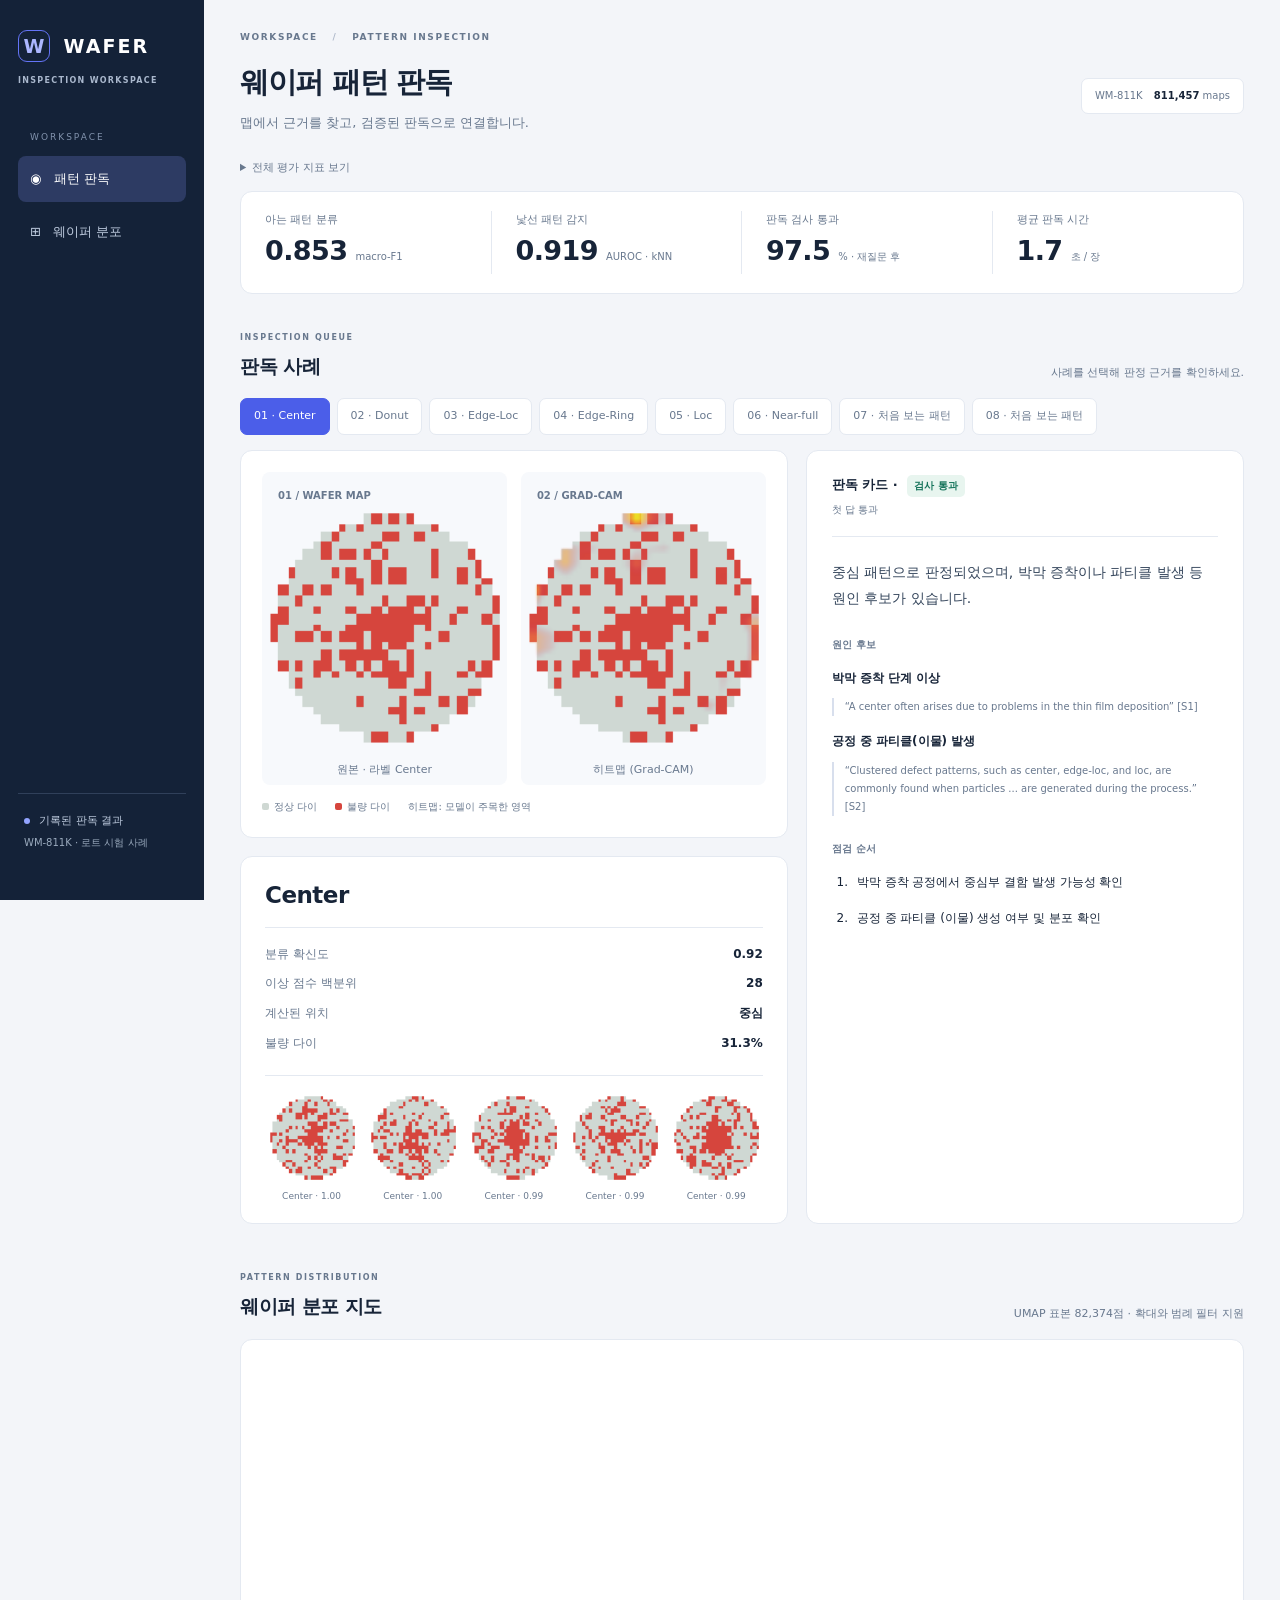
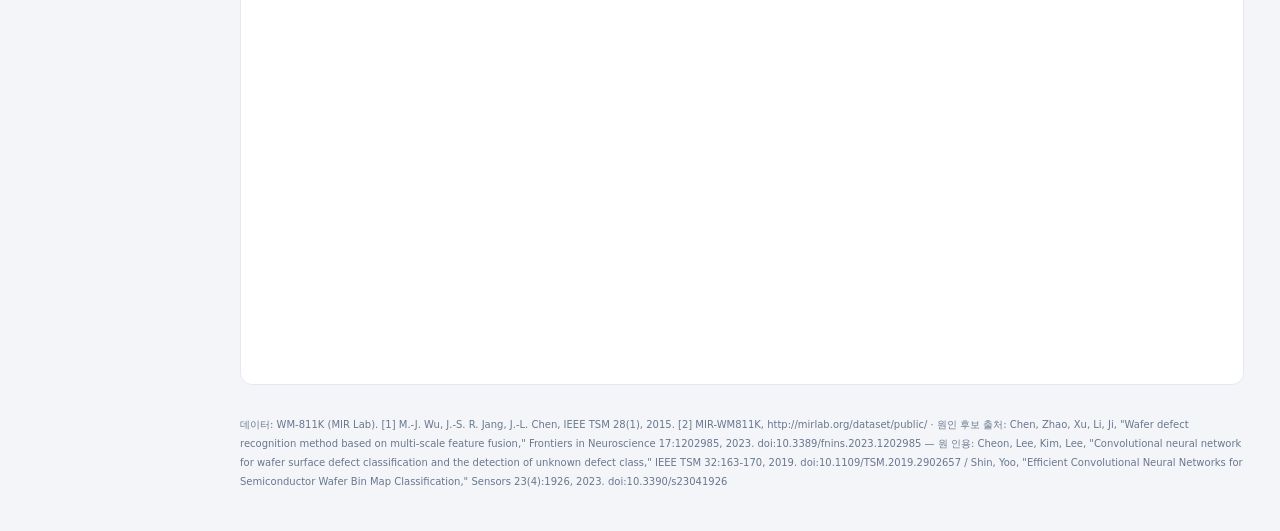
==== commit f5a3de4e: "feat(ui): redesign wafer inspection workspace and recorded demo" ====
--- a/reports/screen/index.html
+++ b/reports/screen/index.html
@@ -1,35 +1,22 @@
 <!doctype html><html lang="ko"><head><meta charset="utf-8"><title>웨이퍼 판독 에이전트</title>
 <meta name="viewport" content="width=device-width, initial-scale=1">
-<style>
-:root{--bg:#f6f7f8;--panel:#fff;--ink:#16181d;--muted:#6b7280;--accent:#d6453d;--ok:#1f8a5b;--warn:#b7791f}
-*{box-sizing:border-box} body{margin:0;background:var(--bg);color:var(--ink);font-family:Pretendard,"Noto Sans KR","Malgun Gothic",sans-serif}
-header{padding:28px 32px 8px} h1{margin:0;font-size:26px} .sub{color:var(--muted);margin-top:6px}
-.kpis{display:flex;flex-wrap:wrap;gap:10px;padding:12px 32px} .kpi{background:var(--panel);border-radius:12px;padding:12px 16px;min-width:170px}
-.kpi b{display:block;font-size:22px} .kpi span{color:var(--muted);font-size:13px}
-h2{padding:18px 32px 0;margin:0;font-size:18px} .map{margin:10px 32px;background:var(--panel);border-radius:14px;padding:8px}
-.case{display:grid;grid-template-columns:190px 190px 250px 1fr;gap:14px;margin:12px 32px;background:var(--panel);border-radius:14px;padding:16px;align-items:start}
-figure{margin:0;text-align:center} figure img{width:100%} figcaption{font-size:12px;color:var(--muted)}
-.pattern{font-size:20px;font-weight:700;margin-bottom:8px} .kv{display:flex;justify-content:space-between;font-size:14px;padding:3px 0} .kv span{color:var(--muted)}
-.sims{display:grid;grid-template-columns:repeat(5,1fr);gap:4px;margin-top:10px} .sims figcaption{font-size:10px}
-.card{background:var(--bg);border-radius:12px;padding:12px 14px;font-size:14px} .card-head{font-weight:700;margin-bottom:6px}
-.card h4{margin:10px 0 4px;font-size:13px;color:var(--muted)} .card ul,.card ol{margin:0;padding-left:18px} .quote{color:var(--muted);font-size:12px}
-.ok{color:var(--ok)} .bad{color:var(--accent)} .warn{background:var(--warn);color:#fff;border-radius:6px;padding:2px 8px;font-size:13px;margin-left:6px} .muted{color:var(--muted)}
-footer{padding:20px 32px 40px;color:var(--muted);font-size:12px}
-@media (max-width:900px){.case{grid-template-columns:1fr 1fr} .card,.verdict{grid-column:1/-1}}
-</style></head><body>
-<header><h1>웨이퍼 불량 패턴 탐지·판독 에이전트</h1><div class="sub">실제 팹 웨이퍼 맵 WM-811K · 아는 패턴은 분류, 처음 보는 패턴은 경고, 판독은 코드가 검사</div></header>
-<div class="kpis"><div class="kpi"><b>0.853</b><span>아는 패턴 macro-F1 (로트 분할 test)</span></div><div class="kpi"><b>0.963 → 0.743</b><span>나중 로트에서 하락 (같은 시기 검증 → 나중 로트)</span></div><div class="kpi"><b>+0.018 F1</b><span>웨이퍼 무작위 분할의 부풀림 (시드 1)</span></div><div class="kpi"><b>0.919</b><span>처음 보는 패턴 AUROC (8종 평균)</span></div><div class="kpi"><b>57%</b><span>오경보 5%에서 처음 보는 패턴 재현율</span></div><div class="kpi"><b>64% · 36%</b><span>히트맵이 결함을 짚은 비율 (Grad-CAM · 무작위 점)</span></div><div class="kpi"><b>0.856</b><span>유사 사례 정밀도@5</span></div><div class="kpi"><b>94% → 98%</b><span>판독 검사 통과 (첫 답 → 재질문 1회)</span></div></div>
-<h2>판독 사례</h2>
+<link rel="stylesheet" href="../../docs/ui/inspection.css"></head><body><a class="skip" href="#inspection">판독 사례로 이동</a>
+<aside class="rail"><a class="brand" href="#inspection"><span class="brand-mark">W</span> WAFER<span class="brand-sub">INSPECTION WORKSPACE</span></a>
+<div class="rail-label">WORKSPACE</div><a class="rail-link selected" href="#inspection">◉ &nbsp; 패턴 판독</a><a class="rail-link" href="#map">⊞ &nbsp; 웨이퍼 분포</a>
+<div class="rail-note"><span class="live-dot"></span> 기록된 판독 결과<br><small>WM-811K · 로트 시험 사례</small></div></aside><main>
+<header><div class="breadcrumb">WORKSPACE <span>/</span> PATTERN INSPECTION</div><div class="title-row"><div><h1>웨이퍼 패턴 판독</h1><p class="sub">맵에서 근거를 찾고, 검증된 판독으로 연결합니다.</p></div><span class="dataset">WM-811K <b>811,457</b> maps</span></div></header>
+<details class="evaluation"><summary>전체 평가 지표 보기</summary><div class="kpis"><div class="kpi"><b>0.853</b><span>아는 패턴 macro-F1 (로트 분할 test)</span></div><div class="kpi"><b>0.963 → 0.743</b><span>나중 로트에서 하락 (같은 시기 검증 → 나중 로트)</span></div><div class="kpi"><b>+0.018 F1</b><span>웨이퍼 무작위 분할의 부풀림 (시드 1)</span></div><div class="kpi"><b>0.919</b><span>처음 보는 패턴 AUROC (8종 평균)</span></div><div class="kpi"><b>57%</b><span>오경보 5%에서 처음 보는 패턴 재현율</span></div><div class="kpi"><b>64% · 36%</b><span>히트맵이 결함을 짚은 비율 (Grad-CAM · 무작위 점)</span></div><div class="kpi"><b>0.856</b><span>유사 사례 정밀도@5</span></div><div class="kpi"><b>94% → 98%</b><span>판독 검사 통과 (첫 답 → 재질문 1회)</span></div></div>
+</details><div class="metrics"><div><span>아는 패턴 분류</span><b>0.853<small>macro-F1</small></b></div><div><span>낯선 패턴 감지</span><b>0.919<small>AUROC · kNN</small></b></div><div><span>판독 검사 통과</span><b>97.5<small>% · 재질문 후</small></b></div><div><span>평균 판독 시간</span><b>1.7<small>초 / 장</small></b></div></div><section id="inspection" class="inspection"><div class="section-heading"><div><span class="eyebrow">INSPECTION QUEUE</span><h2>판독 사례</h2></div><p>사례를 선택해 판정 근거를 확인하세요.</p></div><div class="case-picker" role="group" aria-label="판독 사례 선택"></div>
 <section class="case">
-  <figure class="big"><img src="[data-uri]"><figcaption>원본 · 라벨 Center</figcaption></figure>
-  <figure class="big"><img src="[data-uri]"><figcaption>히트맵 (Grad-CAM)</figcaption></figure>
+  <figure class="big"><img src="[data-uri]" alt="원본 · 라벨 Center"><figcaption>원본 · 라벨 Center</figcaption></figure>
+  <figure class="big"><img src="[data-uri]" alt="히트맵 (Grad-CAM)"><figcaption>히트맵 (Grad-CAM)</figcaption></figure>
   <div class="verdict">
     <div class="pattern">Center </div>
     <div class="kv"><span>분류 확신도</span><b>0.92</b></div>
     <div class="kv"><span>이상 점수 백분위</span><b>28</b></div>
     <div class="kv"><span>계산된 위치</span><b>중심</b></div>
     <div class="kv"><span>불량 다이</span><b>31.3%</b></div>
-    <div class="sims"><figure><img src="[data-uri]"><figcaption>Center · 1.00</figcaption></figure><figure><img src="[data-uri]"><figcaption>Center · 1.00</figcaption></figure><figure><img src="[data-uri]"><figcaption>Center · 0.99</figcaption></figure><figure><img src="[data-uri]"><figcaption>Center · 0.99</figcaption></figure><figure><img src="[data-uri]"><figcaption>Center · 0.99</figcaption></figure></div>
+    <div class="sims"><figure><img src="[data-uri]" alt="Center · 1.00"><figcaption>Center · 1.00</figcaption></figure><figure><img src="[data-uri]" alt="Center · 1.00"><figcaption>Center · 1.00</figcaption></figure><figure><img src="[data-uri]" alt="Center · 0.99"><figcaption>Center · 0.99</figcaption></figure><figure><img src="[data-uri]" alt="Center · 0.99"><figcaption>Center · 0.99</figcaption></figure><figure><img src="[data-uri]" alt="Center · 0.99"><figcaption>Center · 0.99</figcaption></figure></div>
   </div>
   <div class="card">
     <div class="card-head">판독 카드 · <span class="ok">검사 통과</span> <span class="muted">첫 답 통과</span></div>
@@ -39,15 +26,15 @@
   </div>
 </section>
 <section class="case">
-  <figure class="big"><img src="[data-uri]"><figcaption>원본 · 라벨 Donut</figcaption></figure>
-  <figure class="big"><img src="[data-uri]"><figcaption>히트맵 (Grad-CAM)</figcaption></figure>
+  <figure class="big"><img src="[data-uri]" alt="원본 · 라벨 Donut"><figcaption>원본 · 라벨 Donut</figcaption></figure>
+  <figure class="big"><img src="[data-uri]" alt="히트맵 (Grad-CAM)"><figcaption>히트맵 (Grad-CAM)</figcaption></figure>
   <div class="verdict">
     <div class="pattern">Donut </div>
     <div class="kv"><span>분류 확신도</span><b>0.99</b></div>
     <div class="kv"><span>이상 점수 백분위</span><b>41</b></div>
     <div class="kv"><span>계산된 위치</span><b>국부</b></div>
     <div class="kv"><span>불량 다이</span><b>28.7%</b></div>
-    <div class="sims"><figure><img src="[data-uri]"><figcaption>Donut · 1.00</figcaption></figure><figure><img src="[data-uri]"><figcaption>Donut · 1.00</figcaption></figure><figure><img src="[data-uri]"><figcaption>Donut · 0.99</figcaption></figure><figure><img src="[data-uri]"><figcaption>Donut · 0.99</figcaption></figure><figure><img src="[data-uri]"><figcaption>Donut · 0.99</figcaption></figure></div>
+    <div class="sims"><figure><img src="[data-uri]" alt="Donut · 1.00"><figcaption>Donut · 1.00</figcaption></figure><figure><img src="[data-uri]" alt="Donut · 1.00"><figcaption>Donut · 1.00</figcaption></figure><figure><img src="[data-uri]" alt="Donut · 0.99"><figcaption>Donut · 0.99</figcaption></figure><figure><img src="[data-uri]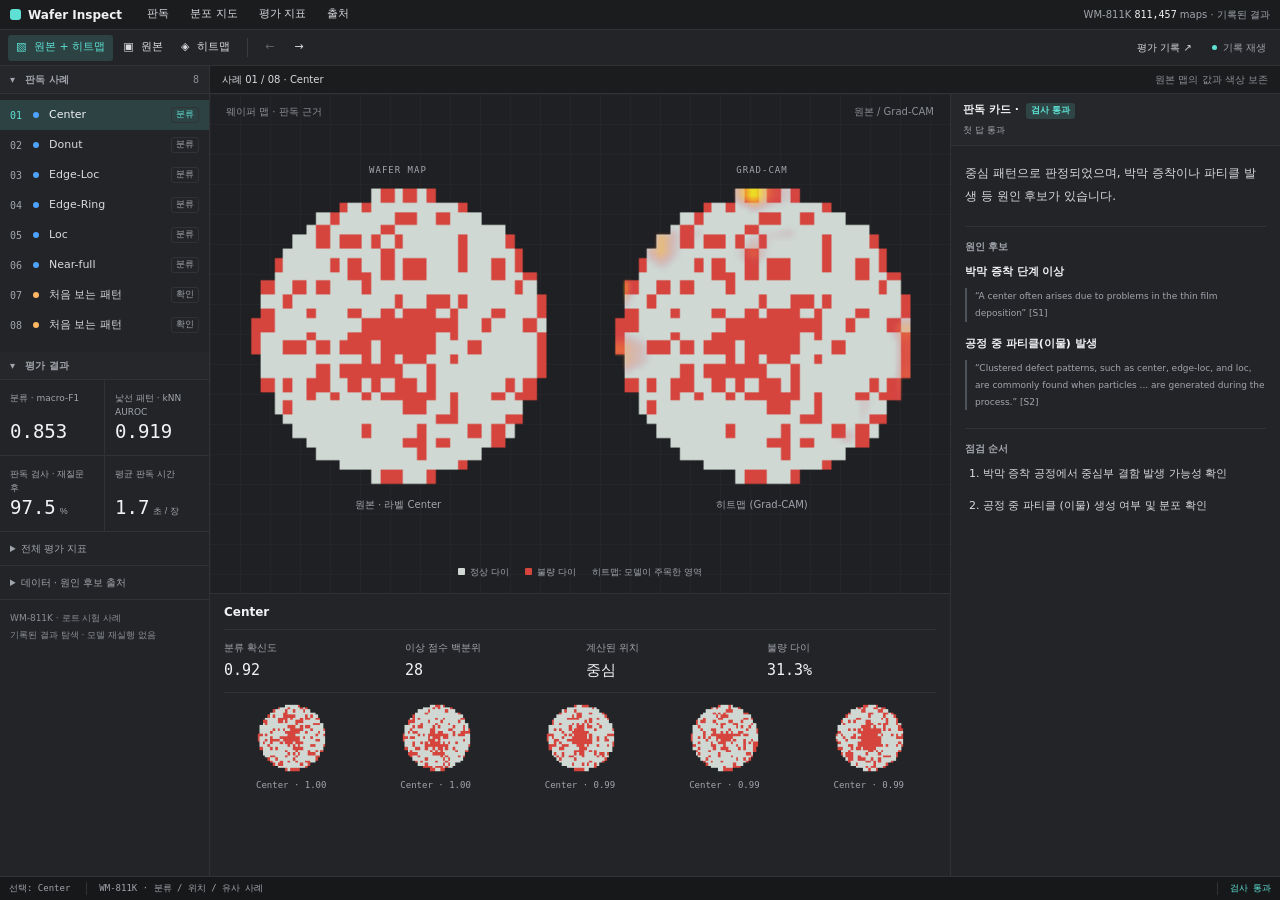
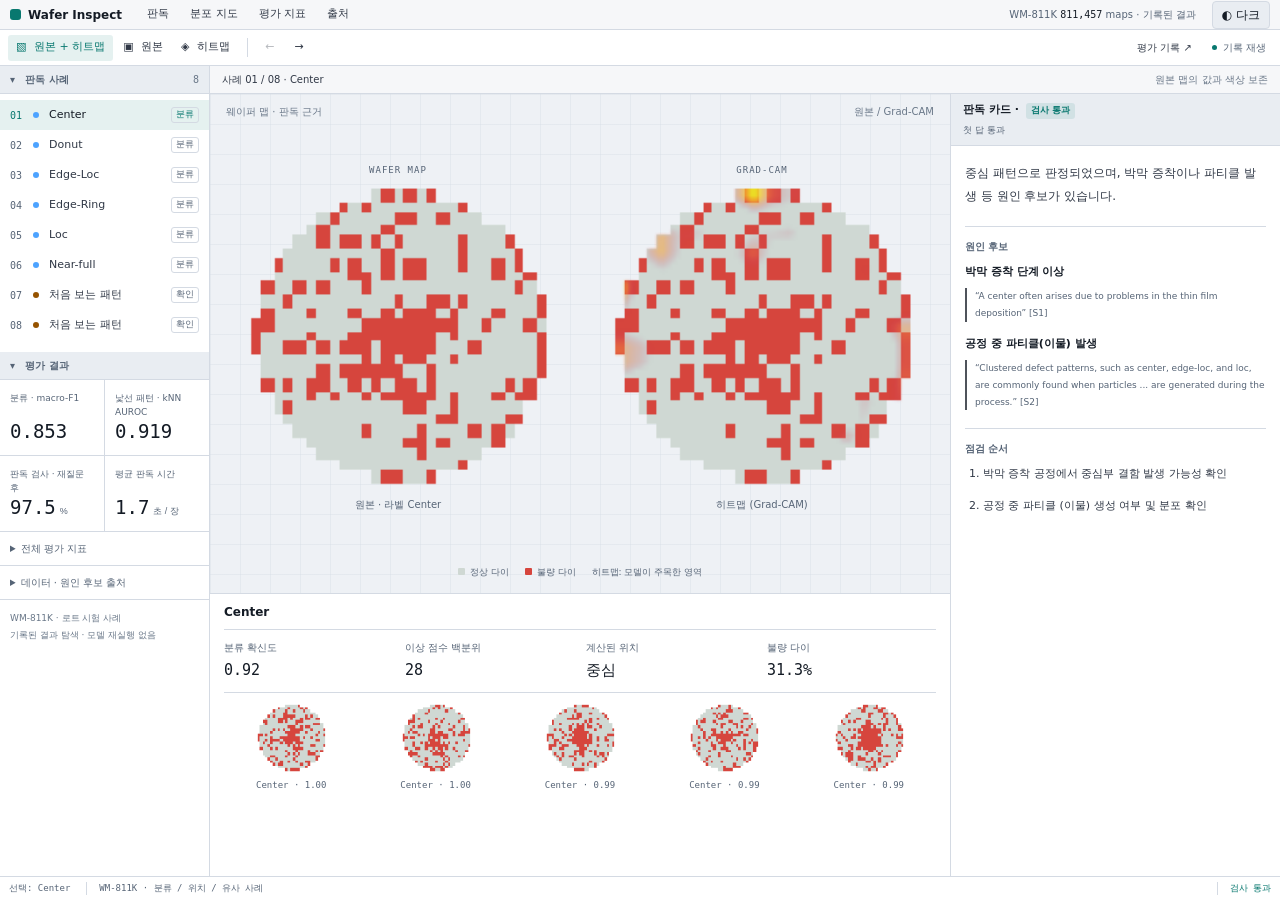
